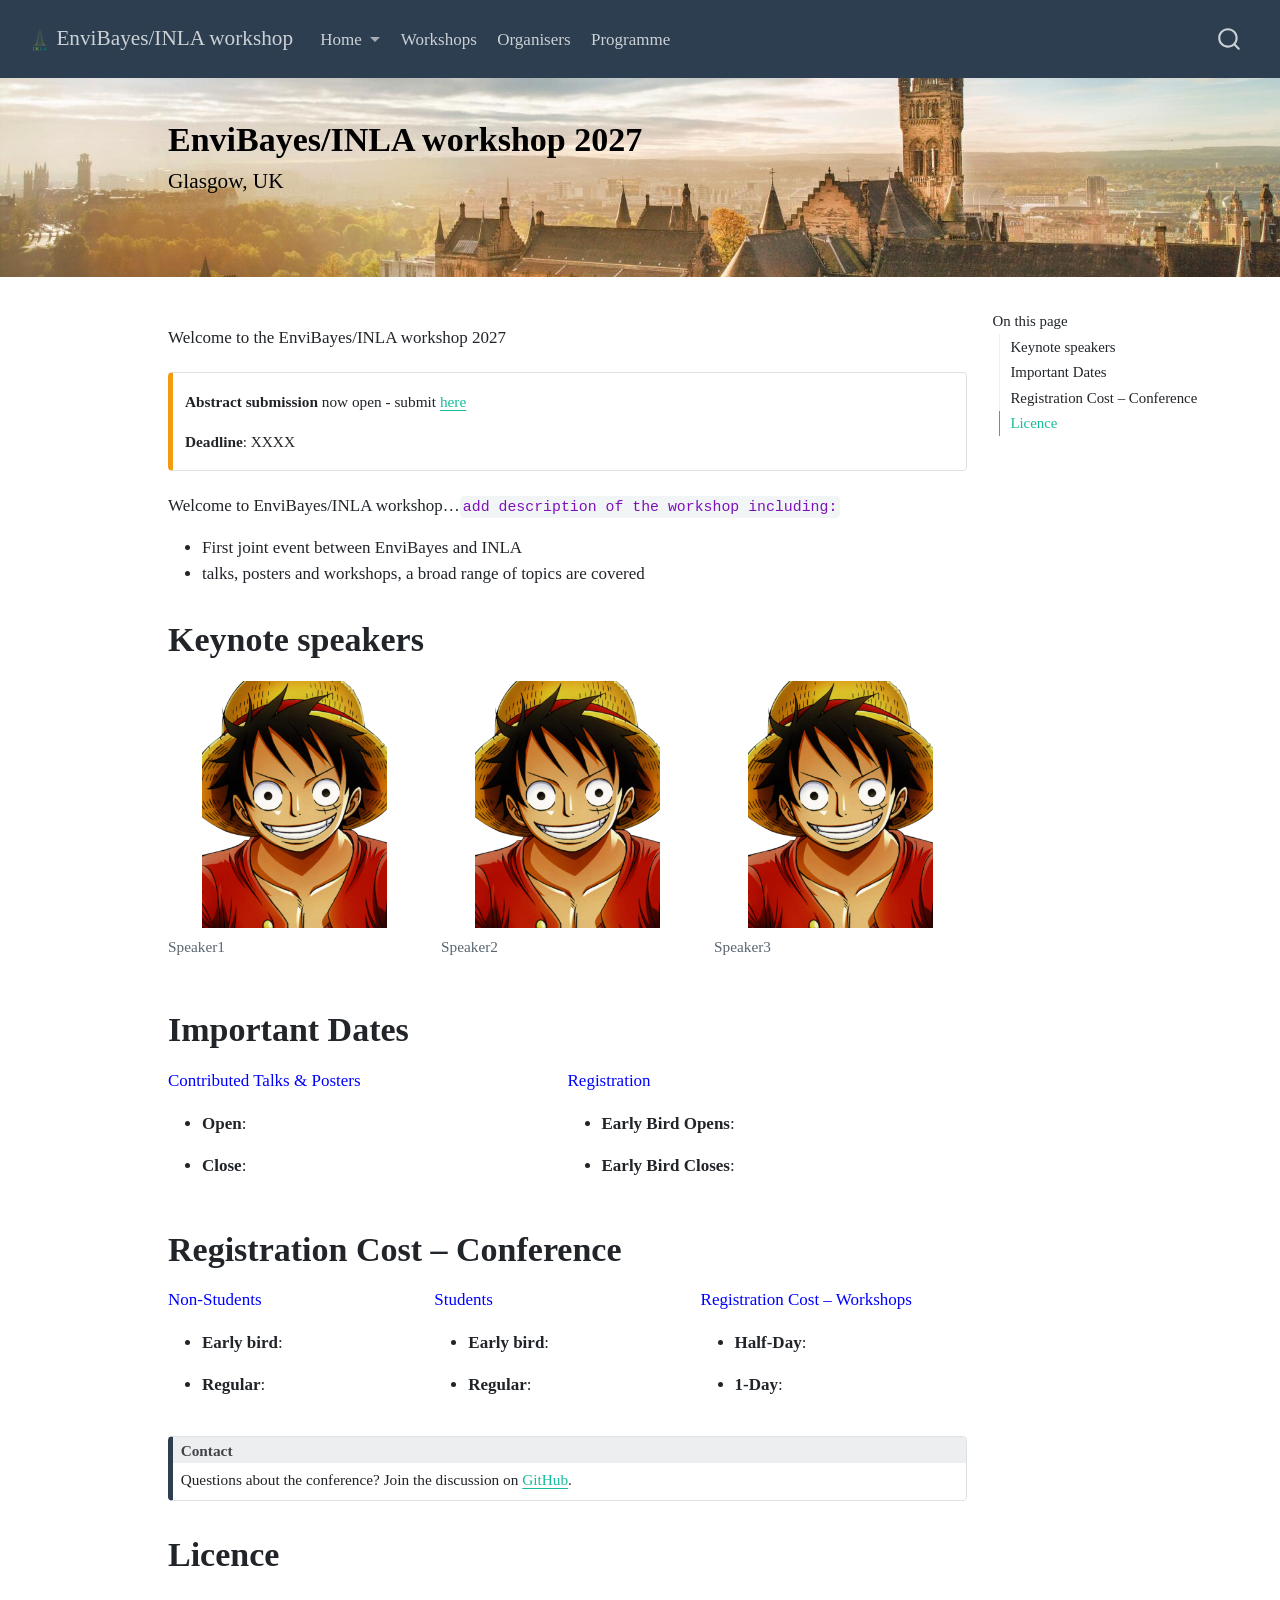
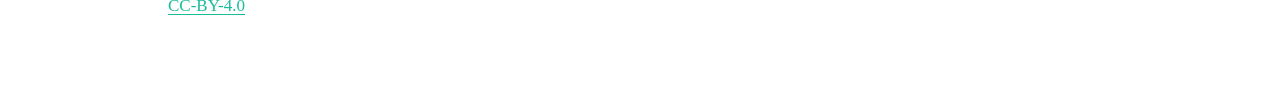
==== docs/index.html @ f5415204 "move_files_to_root_folder" ====
<!DOCTYPE html>
<html xmlns="http://www.w3.org/1999/xhtml" lang="en" xml:lang="en"><head>

<meta charset="utf-8">
<meta name="generator" content="quarto-1.9.36">

<meta name="viewport" content="width=device-width, initial-scale=1.0, user-scalable=yes">


<title>EnviBayes/INLA workshop 2027 – EnviBayes/INLA workshop</title>
<style>

code{white-space: pre-wrap;}
span.smallcaps{font-variant: small-caps;}
div.columns{display: flex; gap: min(4vw, 1.5em);}
div.column{flex: auto; overflow-x: auto;}
div.hanging-indent{margin-left: 1.5em; text-indent: -1.5em;}
ul.task-list{list-style: none;}
ul.task-list li input[type="checkbox"] {
width: 0.8em;
margin: 0 0.8em 0.2em -1em;  vertical-align: middle;
}
</style>


<script>const headroomChanged = new CustomEvent("quarto-hrChanged", {
  detail: {},
  bubbles: true,
  cancelable: false,
  composed: false,
});

const announceDismiss = () => {
  const annEl = window.document.getElementById("quarto-announcement");
  if (annEl) {
    annEl.remove();

    const annId = annEl.getAttribute("data-announcement-id");
    window.localStorage.setItem(`quarto-announce-${annId}`, "true");
  }
};

const announceRegister = () => {
  const annEl = window.document.getElementById("quarto-announcement");
  if (annEl) {
    const annId = annEl.getAttribute("data-announcement-id");
    const isDismissed =
      window.localStorage.getItem(`quarto-announce-${annId}`) || false;
    if (isDismissed) {
      announceDismiss();
      return;
    } else {
      annEl.classList.remove("hidden");
    }

    const actionEl = annEl.querySelector(".quarto-announcement-action");
    if (actionEl) {
      actionEl.addEventListener("click", function (e) {
        e.preventDefault();
        // Hide the bar immediately
        announceDismiss();
      });
    }
  }
};

window.document.addEventListener("DOMContentLoaded", function () {
  let init = false;

  announceRegister();

  // Manage the back to top button, if one is present.
  let lastScrollTop = window.pageYOffset || document.documentElement.scrollTop;
  const scrollDownBuffer = 5;
  const scrollUpBuffer = 35;
  const btn = document.getElementById("quarto-back-to-top");
  const hideBackToTop = () => {
    btn.style.display = "none";
  };
  const showBackToTop = () => {
    btn.style.display = "inline-block";
  };
  if (btn) {
    window.document.addEventListener(
      "scroll",
      function () {
        const currentScrollTop =
          window.pageYOffset || document.documentElement.scrollTop;

        // Shows and hides the button 'intelligently' as the user scrolls
        if (currentScrollTop - scrollDownBuffer > lastScrollTop) {
          hideBackToTop();
          lastScrollTop = currentScrollTop <= 0 ? 0 : currentScrollTop;
        } else if (currentScrollTop < lastScrollTop - scrollUpBuffer) {
          showBackToTop();
          lastScrollTop = currentScrollTop <= 0 ? 0 : currentScrollTop;
        }

        // Show the button at the bottom, hides it at the top
        if (currentScrollTop <= 0) {
          hideBackToTop();
        } else if (
          window.innerHeight + currentScrollTop >=
          document.body.offsetHeight
        ) {
          showBackToTop();
        }
      },
      false
    );
  }

  function throttle(func, wait) {
    var timeout;
    return function () {
      const context = this;
      const args = arguments;
      const later = function () {
        clearTimeout(timeout);
        timeout = null;
        func.apply(context, args);
      };

      if (!timeout) {
        timeout = setTimeout(later, wait);
      }
    };
  }

  function headerOffset() {
    // Set an offset if there is are fixed top navbar
    const headerEl = window.document.querySelector("header.fixed-top");
    if (headerEl) {
      return headerEl.clientHeight;
    } else {
      return 0;
    }
  }

  function footerOffset() {
    const footerEl = window.document.querySelector("footer.footer");
    if (footerEl) {
      return footerEl.clientHeight;
    } else {
      return 0;
    }
  }

  function dashboardOffset() {
    const dashboardNavEl = window.document.getElementById(
      "quarto-dashboard-header"
    );
    if (dashboardNavEl !== null) {
      return dashboardNavEl.clientHeight;
    } else {
      return 0;
    }
  }

  function updateDocumentOffsetWithoutAnimation() {
    updateDocumentOffset(false);
  }

  function updateDocumentOffset(animated) {
    // set body offset
    const topOffset = headerOffset();
    const bodyOffset = topOffset + footerOffset() + dashboardOffset();
    const bodyEl = window.document.body;
    bodyEl.setAttribute("data-bs-offset", topOffset);
    bodyEl.style.paddingTop = topOffset + "px";

    // deal with sidebar offsets
    const sidebars = window.document.querySelectorAll(
      ".sidebar, .headroom-target"
    );
    sidebars.forEach((sidebar) => {
      if (!animated) {
        sidebar.classList.add("notransition");
        // Remove the no transition class after the animation has time to complete
        setTimeout(function () {
          sidebar.classList.remove("notransition");
        }, 201);
      }

      if (window.Headroom && sidebar.classList.contains("sidebar-unpinned")) {
        sidebar.style.top = "0";
        sidebar.style.maxHeight = "100vh";
      } else {
        sidebar.style.top = topOffset + "px";
        sidebar.style.maxHeight = "calc(100vh - " + topOffset + "px)";
      }
    });

    // allow space for footer
    const mainContainer = window.document.querySelector(".quarto-container");
    if (mainContainer) {
      mainContainer.style.minHeight = "calc(100vh - " + bodyOffset + "px)";
    }

    // link offset
    let linkStyle = window.document.querySelector("#quarto-target-style");
    if (!linkStyle) {
      linkStyle = window.document.createElement("style");
      linkStyle.setAttribute("id", "quarto-target-style");
      window.document.head.appendChild(linkStyle);
    }
    while (linkStyle.firstChild) {
      linkStyle.removeChild(linkStyle.firstChild);
    }
    if (topOffset > 0) {
      linkStyle.appendChild(
        window.document.createTextNode(`
      section:target::before {
        content: "";
        display: block;
        height: ${topOffset}px;
        margin: -${topOffset}px 0 0;
      }`)
      );
    }
    if (init) {
      window.dispatchEvent(headroomChanged);
    }
    init = true;
  }

  // initialize headroom
  var header = window.document.querySelector("#quarto-header");
  if (header && window.Headroom) {
    const headroom = new window.Headroom(header, {
      tolerance: 5,
      onPin: function () {
        const sidebars = window.document.querySelectorAll(
          ".sidebar, .headroom-target"
        );
        sidebars.forEach((sidebar) => {
          sidebar.classList.remove("sidebar-unpinned");
        });
        updateDocumentOffset();
      },
      onUnpin: function () {
        const sidebars = window.document.querySelectorAll(
          ".sidebar, .headroom-target"
        );
        sidebars.forEach((sidebar) => {
          sidebar.classList.add("sidebar-unpinned");
        });
        updateDocumentOffset();
      },
    });
    headroom.init();

    let frozen = false;
    window.quartoToggleHeadroom = function () {
      if (frozen) {
        headroom.unfreeze();
        frozen = false;
      } else {
        headroom.freeze();
        frozen = true;
      }
    };
  }

  window.addEventListener(
    "hashchange",
    function (e) {
      if (
        getComputedStyle(document.documentElement).scrollBehavior !== "smooth"
      ) {
        window.scrollTo(0, window.pageYOffset - headerOffset());
      }
    },
    false
  );

  // Observe size changed for the header
  const headerEl = window.document.querySelector("header.fixed-top");
  if (headerEl && window.ResizeObserver) {
    const observer = new window.ResizeObserver(() => {
      setTimeout(updateDocumentOffsetWithoutAnimation, 0);
    });
    observer.observe(headerEl, {
      attributes: true,
      childList: true,
      characterData: true,
    });
  } else {
    window.addEventListener(
      "resize",
      throttle(updateDocumentOffsetWithoutAnimation, 50)
    );
  }
  setTimeout(updateDocumentOffsetWithoutAnimation, 250);

  // fixup index.html links if we aren't on the filesystem
  if (window.location.protocol !== "file:") {
    const links = window.document.querySelectorAll("a");
    for (let i = 0; i < links.length; i++) {
      if (links[i].href) {
        links[i].dataset.originalHref = links[i].href;
        links[i].href = links[i].href.replace(/\/index\.html/, "/");
      }
    }

    // Fixup any sharing links that require urls
    // Append url to any sharing urls
    const sharingLinks = window.document.querySelectorAll(
      "a.sidebar-tools-main-item, a.quarto-navigation-tool, a.quarto-navbar-tools, a.quarto-navbar-tools-item"
    );
    for (let i = 0; i < sharingLinks.length; i++) {
      const sharingLink = sharingLinks[i];
      const href = sharingLink.getAttribute("href");
      if (href) {
        sharingLink.setAttribute(
          "href",
          href.replace("|url|", window.location.href)
        );
      }
    }

    // Scroll the active navigation item into view, if necessary
    const navSidebar = window.document.querySelector("nav#quarto-sidebar");
    if (navSidebar) {
      // Find the active item
      const activeItem = navSidebar.querySelector("li.sidebar-item a.active");
      if (activeItem) {
        // Wait for the scroll height and height to resolve by observing size changes on the
        // nav element that is scrollable
        const resizeObserver = new ResizeObserver((_entries) => {
          // The bottom of the element
          const elBottom = activeItem.offsetTop;
          const viewBottom = navSidebar.scrollTop + navSidebar.clientHeight;

          // The element height and scroll height are the same, then we are still loading
          if (viewBottom !== navSidebar.scrollHeight) {
            // Determine if the item isn't visible and scroll to it
            if (elBottom >= viewBottom) {
              navSidebar.scrollTop = elBottom;
            }

            // stop observing now since we've completed the scroll
            resizeObserver.unobserve(navSidebar);
          }
        });
        resizeObserver.observe(navSidebar);
      }
    }
  }
});
</script>
<script>/*!
 * headroom.js v0.12.0 - Give your page some headroom. Hide your header until you need it
 * Copyright (c) 2020 Nick Williams - http://wicky.nillia.ms/headroom.js
 * License: MIT
 */

!function(t,n){"object"==typeof exports&&"undefined"!=typeof module?module.exports=n():"function"==typeof define&&define.amd?define(n):(t=t||self).Headroom=n()}(this,function(){"use strict";function t(){return"undefined"!=typeof window}function d(t){return function(t){return t&&t.document&&function(t){return 9===t.nodeType}(t.document)}(t)?function(t){var n=t.document,o=n.body,s=n.documentElement;return{scrollHeight:function(){return Math.max(o.scrollHeight,s.scrollHeight,o.offsetHeight,s.offsetHeight,o.clientHeight,s.clientHeight)},height:function(){return t.innerHeight||s.clientHeight||o.clientHeight},scrollY:function(){return void 0!==t.pageYOffset?t.pageYOffset:(s||o.parentNode||o).scrollTop}}}(t):function(t){return{scrollHeight:function(){return Math.max(t.scrollHeight,t.offsetHeight,t.clientHeight)},height:function(){return Math.max(t.offsetHeight,t.clientHeight)},scrollY:function(){return t.scrollTop}}}(t)}function n(t,s,e){var n,o=function(){var n=!1;try{var t={get passive(){n=!0}};window.addEventListener("test",t,t),window.removeEventListener("test",t,t)}catch(t){n=!1}return n}(),i=!1,r=d(t),l=r.scrollY(),a={};function c(){var t=Math.round(r.scrollY()),n=r.height(),o=r.scrollHeight();a.scrollY=t,a.lastScrollY=l,a.direction=l<t?"down":"up",a.distance=Math.abs(t-l),a.isOutOfBounds=t<0||o<t+n,a.top=t<=s.offset[a.direction],a.bottom=o<=t+n,a.toleranceExceeded=a.distance>s.tolerance[a.direction],e(a),l=t,i=!1}function h(){i||(i=!0,n=requestAnimationFrame(c))}var u=!!o&&{passive:!0,capture:!1};return t.addEventListener("scroll",h,u),c(),{destroy:function(){cancelAnimationFrame(n),t.removeEventListener("scroll",h,u)}}}function o(t){return t===Object(t)?t:{down:t,up:t}}function s(t,n){n=n||{},Object.assign(this,s.options,n),this.classes=Object.assign({},s.options.classes,n.classes),this.elem=t,this.tolerance=o(this.tolerance),this.offset=o(this.offset),this.initialised=!1,this.frozen=!1}return s.prototype={constructor:s,init:function(){return s.cutsTheMustard&&!this.initialised&&(this.addClass("initial"),this.initialised=!0,setTimeout(function(t){t.scrollTracker=n(t.scroller,{offset:t.offset,tolerance:t.tolerance},t.update.bind(t))},100,this)),this},destroy:function(){this.initialised=!1,Object.keys(this.classes).forEach(this.removeClass,this),this.scrollTracker.destroy()},unpin:function(){!this.hasClass("pinned")&&this.hasClass("unpinned")||(this.addClass("unpinned"),this.removeClass("pinned"),this.onUnpin&&this.onUnpin.call(this))},pin:function(){this.hasClass("unpinned")&&(this.addClass("pinned"),this.removeClass("unpinned"),this.onPin&&this.onPin.call(this))},freeze:function(){this.frozen=!0,this.addClass("frozen")},unfreeze:function(){this.frozen=!1,this.removeClass("frozen")},top:function(){this.hasClass("top")||(this.addClass("top"),this.removeClass("notTop"),this.onTop&&this.onTop.call(this))},notTop:function(){this.hasClass("notTop")||(this.addClass("notTop"),this.removeClass("top"),this.onNotTop&&this.onNotTop.call(this))},bottom:function(){this.hasClass("bottom")||(this.addClass("bottom"),this.removeClass("notBottom"),this.onBottom&&this.onBottom.call(this))},notBottom:function(){this.hasClass("notBottom")||(this.addClass("notBottom"),this.removeClass("bottom"),this.onNotBottom&&this.onNotBottom.call(this))},shouldUnpin:function(t){return"down"===t.direction&&!t.top&&t.toleranceExceeded},shouldPin:function(t){return"up"===t.direction&&t.toleranceExceeded||t.top},addClass:function(t){this.elem.classList.add.apply(this.elem.classList,this.classes[t].split(" "))},removeClass:function(t){this.elem.classList.remove.apply(this.elem.classList,this.classes[t].split(" "))},hasClass:function(t){return this.classes[t].split(" ").every(function(t){return this.classList.contains(t)},this.elem)},update:function(t){t.isOutOfBounds||!0!==this.frozen&&(t.top?this.top():this.notTop(),t.bottom?this.bottom():this.notBottom(),this.shouldUnpin(t)?this.unpin():this.shouldPin(t)&&this.pin())}},s.options={tolerance:{up:0,down:0},offset:0,scroller:t()?window:null,classes:{frozen:"headroom--frozen",pinned:"headroom--pinned",unpinned:"headroom--unpinned",top:"headroom--top",notTop:"headroom--not-top",bottom:"headroom--bottom",notBottom:"headroom--not-bottom",initial:"headroom"}},s.cutsTheMustard=!!(t()&&function(){}.bind&&"classList"in document.documentElement&&Object.assign&&Object.keys&&requestAnimationFrame),s});
</script>
<script>/*!
 * clipboard.js v2.0.11
 * https://clipboardjs.com/
 *
 * Licensed MIT © Zeno Rocha
 */
!function(t,e){"object"==typeof exports&&"object"==typeof module?module.exports=e():"function"==typeof define&&define.amd?define([],e):"object"==typeof exports?exports.ClipboardJS=e():t.ClipboardJS=e()}(this,function(){return n={686:function(t,e,n){"use strict";n.d(e,{default:function(){return b}});var e=n(279),i=n.n(e),e=n(370),u=n.n(e),e=n(817),r=n.n(e);function c(t){try{return document.execCommand(t)}catch(t){return}}var a=function(t){t=r()(t);return c("cut"),t};function o(t,e){var n,o,t=(n=t,o="rtl"===document.documentElement.getAttribute("dir"),(t=document.createElement("textarea")).style.fontSize="12pt",t.style.border="0",t.style.padding="0",t.style.margin="0",t.style.position="absolute",t.style[o?"right":"left"]="-9999px",o=window.pageYOffset||document.documentElement.scrollTop,t.style.top="".concat(o,"px"),t.setAttribute("readonly",""),t.value=n,t);return e.container.appendChild(t),e=r()(t),c("copy"),t.remove(),e}var f=function(t){var e=1<arguments.length&&void 0!==arguments[1]?arguments[1]:{container:document.body},n="";return"string"==typeof t?n=o(t,e):t instanceof HTMLInputElement&&!["text","search","url","tel","password"].includes(null==t?void 0:t.type)?n=o(t.value,e):(n=r()(t),c("copy")),n};function l(t){return(l="function"==typeof Symbol&&"symbol"==typeof Symbol.iterator?function(t){return typeof t}:function(t){return t&&"function"==typeof Symbol&&t.constructor===Symbol&&t!==Symbol.prototype?"symbol":typeof t})(t)}var s=function(){var t=0<arguments.length&&void 0!==arguments[0]?arguments[0]:{},e=t.action,n=void 0===e?"copy":e,o=t.container,e=t.target,t=t.text;if("copy"!==n&&"cut"!==n)throw new Error('Invalid "action" value, use either "copy" or "cut"');if(void 0!==e){if(!e||"object"!==l(e)||1!==e.nodeType)throw new Error('Invalid "target" value, use a valid Element');if("copy"===n&&e.hasAttribute("disabled"))throw new Error('Invalid "target" attribute. Please use "readonly" instead of "disabled" attribute');if("cut"===n&&(e.hasAttribute("readonly")||e.hasAttribute("disabled")))throw new Error('Invalid "target" attribute. You can\'t cut text from elements with "readonly" or "disabled" attributes')}return t?f(t,{container:o}):e?"cut"===n?a(e):f(e,{container:o}):void 0};function p(t){return(p="function"==typeof Symbol&&"symbol"==typeof Symbol.iterator?function(t){return typeof t}:function(t){return t&&"function"==typeof Symbol&&t.constructor===Symbol&&t!==Symbol.prototype?"symbol":typeof t})(t)}function d(t,e){for(var n=0;n<e.length;n++){var o=e[n];o.enumerable=o.enumerable||!1,o.configurable=!0,"value"in o&&(o.writable=!0),Object.defineProperty(t,o.key,o)}}function y(t,e){return(y=Object.setPrototypeOf||function(t,e){return t.__proto__=e,t})(t,e)}function h(n){var o=function(){if("undefined"==typeof Reflect||!Reflect.construct)return!1;if(Reflect.construct.sham)return!1;if("function"==typeof Proxy)return!0;try{return Date.prototype.toString.call(Reflect.construct(Date,[],function(){})),!0}catch(t){return!1}}();return function(){var t,e=v(n);return t=o?(t=v(this).constructor,Reflect.construct(e,arguments,t)):e.apply(this,arguments),e=this,!(t=t)||"object"!==p(t)&&"function"!=typeof t?function(t){if(void 0!==t)return t;throw new ReferenceError("this hasn't been initialised - super() hasn't been called")}(e):t}}function v(t){return(v=Object.setPrototypeOf?Object.getPrototypeOf:function(t){return t.__proto__||Object.getPrototypeOf(t)})(t)}function m(t,e){t="data-clipboard-".concat(t);if(e.hasAttribute(t))return e.getAttribute(t)}var b=function(){!function(t,e){if("function"!=typeof e&&null!==e)throw new TypeError("Super expression must either be null or a function");t.prototype=Object.create(e&&e.prototype,{constructor:{value:t,writable:!0,configurable:!0}}),e&&y(t,e)}(r,i());var t,e,n,o=h(r);function r(t,e){var n;return function(t){if(!(t instanceof r))throw new TypeError("Cannot call a class as a function")}(this),(n=o.call(this)).resolveOptions(e),n.listenClick(t),n}return t=r,n=[{key:"copy",value:function(t){var e=1<arguments.length&&void 0!==arguments[1]?arguments[1]:{container:document.body};return f(t,e)}},{key:"cut",value:function(t){return a(t)}},{key:"isSupported",value:function(){var t=0<arguments.length&&void 0!==arguments[0]?arguments[0]:["copy","cut"],t="string"==typeof t?[t]:t,e=!!document.queryCommandSupported;return t.forEach(function(t){e=e&&!!document.queryCommandSupported(t)}),e}}],(e=[{key:"resolveOptions",value:function(){var t=0<arguments.length&&void 0!==arguments[0]?arguments[0]:{};this.action="function"==typeof t.action?t.action:this.defaultAction,this.target="function"==typeof t.target?t.target:this.defaultTarget,this.text="function"==typeof t.text?t.text:this.defaultText,this.container="object"===p(t.container)?t.container:document.body}},{key:"listenClick",value:function(t){var e=this;this.listener=u()(t,"click",function(t){return e.onClick(t)})}},{key:"onClick",value:function(t){var e=t.delegateTarget||t.currentTarget,n=this.action(e)||"copy",t=s({action:n,container:this.container,target:this.target(e),text:this.text(e)});this.emit(t?"success":"error",{action:n,text:t,trigger:e,clearSelection:function(){e&&e.focus(),window.getSelection().removeAllRanges()}})}},{key:"defaultAction",value:function(t){return m("action",t)}},{key:"defaultTarget",value:function(t){t=m("target",t);if(t)return document.querySelector(t)}},{key:"defaultText",value:function(t){return m("text",t)}},{key:"destroy",value:function(){this.listener.destroy()}}])&&d(t.prototype,e),n&&d(t,n),r}()},828:function(t){var e;"undefined"==typeof Element||Element.prototype.matches||((e=Element.prototype).matches=e.matchesSelector||e.mozMatchesSelector||e.msMatchesSelector||e.oMatchesSelector||e.webkitMatchesSelector),t.exports=function(t,e){for(;t&&9!==t.nodeType;){if("function"==typeof t.matches&&t.matches(e))return t;t=t.parentNode}}},438:function(t,e,n){var u=n(828);function i(t,e,n,o,r){var i=function(e,n,t,o){return function(t){t.delegateTarget=u(t.target,n),t.delegateTarget&&o.call(e,t)}}.apply(this,arguments);return t.addEventListener(n,i,r),{destroy:function(){t.removeEventListener(n,i,r)}}}t.exports=function(t,e,n,o,r){return"function"==typeof t.addEventListener?i.apply(null,arguments):"function"==typeof n?i.bind(null,document).apply(null,arguments):("string"==typeof t&&(t=document.querySelectorAll(t)),Array.prototype.map.call(t,function(t){return i(t,e,n,o,r)}))}},879:function(t,n){n.node=function(t){return void 0!==t&&t instanceof HTMLElement&&1===t.nodeType},n.nodeList=function(t){var e=Object.prototype.toString.call(t);return void 0!==t&&("[object NodeList]"===e||"[object HTMLCollection]"===e)&&"length"in t&&(0===t.length||n.node(t[0]))},n.string=function(t){return"string"==typeof t||t instanceof String},n.fn=function(t){return"[object Function]"===Object.prototype.toString.call(t)}},370:function(t,e,n){var f=n(879),l=n(438);t.exports=function(t,e,n){if(!t&&!e&&!n)throw new Error("Missing required arguments");if(!f.string(e))throw new TypeError("Second argument must be a String");if(!f.fn(n))throw new TypeError("Third argument must be a Function");if(f.node(t))return c=e,a=n,(u=t).addEventListener(c,a),{destroy:function(){u.removeEventListener(c,a)}};if(f.nodeList(t))return o=t,r=e,i=n,Array.prototype.forEach.call(o,function(t){t.addEventListener(r,i)}),{destroy:function(){Array.prototype.forEach.call(o,function(t){t.removeEventListener(r,i)})}};if(f.string(t))return t=t,e=e,n=n,l(document.body,t,e,n);throw new TypeError("First argument must be a String, HTMLElement, HTMLCollection, or NodeList");var o,r,i,u,c,a}},817:function(t){t.exports=function(t){var e,n="SELECT"===t.nodeName?(t.focus(),t.value):"INPUT"===t.nodeName||"TEXTAREA"===t.nodeName?((e=t.hasAttribute("readonly"))||t.setAttribute("readonly",""),t.select(),t.setSelectionRange(0,t.value.length),e||t.removeAttribute("readonly"),t.value):(t.hasAttribute("contenteditable")&&t.focus(),n=window.getSelection(),(e=document.createRange()).selectNodeContents(t),n.removeAllRanges(),n.addRange(e),n.toString());return n}},279:function(t){function e(){}e.prototype={on:function(t,e,n){var o=this.e||(this.e={});return(o[t]||(o[t]=[])).push({fn:e,ctx:n}),this},once:function(t,e,n){var o=this;function r(){o.off(t,r),e.apply(n,arguments)}return r._=e,this.on(t,r,n)},emit:function(t){for(var e=[].slice.call(arguments,1),n=((this.e||(this.e={}))[t]||[]).slice(),o=0,r=n.length;o<r;o++)n[o].fn.apply(n[o].ctx,e);return this},off:function(t,e){var n=this.e||(this.e={}),o=n[t],r=[];if(o&&e)for(var i=0,u=o.length;i<u;i++)o[i].fn!==e&&o[i].fn._!==e&&r.push(o[i]);return r.length?n[t]=r:delete n[t],this}},t.exports=e,t.exports.TinyEmitter=e}},r={},o.n=function(t){var e=t&&t.__esModule?function(){return t.default}:function(){return t};return o.d(e,{a:e}),e},o.d=function(t,e){for(var n in e)o.o(e,n)&&!o.o(t,n)&&Object.defineProperty(t,n,{enumerable:!0,get:e[n]})},o.o=function(t,e){return Object.prototype.hasOwnProperty.call(t,e)},o(686).default;function o(t){if(r[t])return r[t].exports;var e=r[t]={exports:{}};return n[t](e,e.exports,o),e.exports}var n,r});</script>
<script>/*! @algolia/autocomplete-js 1.19.1 | MIT License | © Algolia, Inc. and contributors | https://github.com/algolia/autocomplete */
!function(e,t){"object"==typeof exports&&"undefined"!=typeof module?t(exports):"function"==typeof define&&define.amd?define(["exports"],t):t((e="undefined"!=typeof globalThis?globalThis:e||self)["@algolia/autocomplete-js"]={})}(this,(function(e){"use strict";function t(e,t){var n=Object.keys(e);if(Object.getOwnPropertySymbols){var r=Object.getOwnPropertySymbols(e);t&&(r=r.filter((function(t){return Object.getOwnPropertyDescriptor(e,t).enumerable}))),n.push.apply(n,r)}return n}function n(e){for(var n=1;n<arguments.length;n++){var r=null!=arguments[n]?arguments[n]:{};n%2?t(Object(r),!0).forEach((function(t){o(e,t,r[t])})):Object.getOwnPropertyDescriptors?Object.defineProperties(e,Object.getOwnPropertyDescriptors(r)):t(Object(r)).forEach((function(t){Object.defineProperty(e,t,Object.getOwnPropertyDescriptor(r,t))}))}return e}function r(e){return r="function"==typeof Symbol&&"symbol"==typeof Symbol.iterator?function(e){return typeof e}:function(e){return e&&"function"==typeof Symbol&&e.constructor===Symbol&&e!==Symbol.prototype?"symbol":typeof e},r(e)}function o(e,t,n){return(t=function(e){var t=function(e,t){if("object"!=typeof e||null===e)return e;var n=e[Symbol.toPrimitive];if(void 0!==n){var r=n.call(e,t||"default");if("object"!=typeof r)return r;throw new TypeError("@@toPrimitive must return a primitive value.")}return("string"===t?String:Number)(e)}(e,"string");return"symbol"==typeof t?t:String(t)}(t))in e?Object.defineProperty(e,t,{value:n,enumerable:!0,configurable:!0,writable:!0}):e[t]=n,e}function i(){return i=Object.assign?Object.assign.bind():function(e){for(var t=1;t<arguments.length;t++){var n=arguments[t];for(var r in n)Object.prototype.hasOwnProperty.call(n,r)&&(e[r]=n[r])}return e},i.apply(this,arguments)}function u(e,t){if(null==e)return{};var n,r,o=function(e,t){if(null==e)return{};var n,r,o={},i=Object.keys(e);for(r=0;r<i.length;r++)n=i[r],t.indexOf(n)>=0||(o[n]=e[n]);return o}(e,t);if(Object.getOwnPropertySymbols){var i=Object.getOwnPropertySymbols(e);for(r=0;r<i.length;r++)n=i[r],t.indexOf(n)>=0||Object.prototype.propertyIsEnumerable.call(e,n)&&(o[n]=e[n])}return o}function a(e,t){return function(e){if(Array.isArray(e))return e}(e)||function(e,t){var n=null==e?null:"undefined"!=typeof Symbol&&e[Symbol.iterator]||e["@@iterator"];if(null!=n){var r,o,i,u,a=[],l=!0,c=!1;try{if(i=(n=n.call(e)).next,0===t){if(Object(n)!==n)return;l=!1}else for(;!(l=(r=i.call(n)).done)&&(a.push(r.value),a.length!==t);l=!0);}catch(e){c=!0,o=e}finally{try{if(!l&&null!=n.return&&(u=n.return(),Object(u)!==u))return}finally{if(c)throw o}}return a}}(e,t)||c(e,t)||function(){throw new TypeError("Invalid attempt to destructure non-iterable instance.\nIn order to be iterable, non-array objects must have a [Symbol.iterator]() method.")}()}function l(e){return function(e){if(Array.isArray(e))return s(e)}(e)||function(e){if("undefined"!=typeof Symbol&&null!=e[Symbol.iterator]||null!=e["@@iterator"])return Array.from(e)}(e)||c(e)||function(){throw new TypeError("Invalid attempt to spread non-iterable instance.\nIn order to be iterable, non-array objects must have a [Symbol.iterator]() method.")}()}function c(e,t){if(e){if("string"==typeof e)return s(e,t);var n=Object.prototype.toString.call(e).slice(8,-1);return"Object"===n&&e.constructor&&(n=e.constructor.name),"Map"===n||"Set"===n?Array.from(e):"Arguments"===n||/^(?:Ui|I)nt(?:8|16|32)(?:Clamped)?Array$/.test(n)?s(e,t):void 0}}function s(e,t){(null==t||t>e.length)&&(t=e.length);for(var n=0,r=new Array(t);n<t;n++)r[n]=e[n];return r}function f(e){return{current:e}}function p(e,t){var n=void 0;return function(){for(var r=arguments.length,o=new Array(r),i=0;i<r;i++)o[i]=arguments[i];n&&clearTimeout(n),n=setTimeout((function(){return e.apply(void 0,o)}),t)}}function m(e){return e.reduce((function(e,t){return e.concat(t)}),[])}var v=0;function d(){return"autocomplete-".concat(v++)}function y(e,t){return t.reduce((function(e,t){return e&&e[t]}),e)}function b(e){return 0===e.collections.length?0:e.collections.reduce((function(e,t){return e+t.items.length}),0)}function g(e){return e!==Object(e)}function h(e,t){if(e===t)return!0;if(g(e)||g(t)||"function"==typeof e||"function"==typeof t)return e===t;if(Object.keys(e).length!==Object.keys(t).length)return!1;for(var n=0,r=Object.keys(e);n<r.length;n++){var o=r[n];if(!(o in t))return!1;if(!h(e[o],t[o]))return!1}return!0}var _=function(){};var O="1.19.1",S=[{segment:"autocomplete-core",version:O}];function j(e){var t=e.item,n=e.items,r=void 0===n?[]:n;return{index:t.__autocomplete_indexName,items:[t],positions:[1+r.findIndex((function(e){return e.objectID===t.objectID}))],queryID:t.__autocomplete_queryID,algoliaSource:["autocomplete"]}}function P(e,t){return function(e){if(Array.isArray(e))return e}(e)||function(e,t){var n=null==e?null:"undefined"!=typeof Symbol&&e[Symbol.iterator]||e["@@iterator"];if(null!=n){var r,o,i,u,a=[],l=!0,c=!1;try{if(i=(n=n.call(e)).next,0===t){if(Object(n)!==n)return;l=!1}else for(;!(l=(r=i.call(n)).done)&&(a.push(r.value),a.length!==t);l=!0);}catch(e){c=!0,o=e}finally{try{if(!l&&null!=n.return&&(u=n.return(),Object(u)!==u))return}finally{if(c)throw o}}return a}}(e,t)||function(e,t){if(!e)return;if("string"==typeof e)return w(e,t);var n=Object.prototype.toString.call(e).slice(8,-1);"Object"===n&&e.constructor&&(n=e.constructor.name);if("Map"===n||"Set"===n)return Array.from(e);if("Arguments"===n||/^(?:Ui|I)nt(?:8|16|32)(?:Clamped)?Array$/.test(n))return w(e,t)}(e,t)||function(){throw new TypeError("Invalid attempt to destructure non-iterable instance.\nIn order to be iterable, non-array objects must have a [Symbol.iterator]() method.")}()}function w(e,t){(null==t||t>e.length)&&(t=e.length);for(var n=0,r=new Array(t);n<t;n++)r[n]=e[n];return r}var I=["items"],A=["items"];function E(e){return E="function"==typeof Symbol&&"symbol"==typeof Symbol.iterator?function(e){return typeof e}:function(e){return e&&"function"==typeof Symbol&&e.constructor===Symbol&&e!==Symbol.prototype?"symbol":typeof e},E(e)}function D(e){return function(e){if(Array.isArray(e))return C(e)}(e)||function(e){if("undefined"!=typeof Symbol&&null!=e[Symbol.iterator]||null!=e["@@iterator"])return Array.from(e)}(e)||function(e,t){if(!e)return;if("string"==typeof e)return C(e,t);var n=Object.prototype.toString.call(e).slice(8,-1);"Object"===n&&e.constructor&&(n=e.constructor.name);if("Map"===n||"Set"===n)return Array.from(e);if("Arguments"===n||/^(?:Ui|I)nt(?:8|16|32)(?:Clamped)?Array$/.test(n))return C(e,t)}(e)||function(){throw new TypeError("Invalid attempt to spread non-iterable instance.\nIn order to be iterable, non-array objects must have a [Symbol.iterator]() method.")}()}function C(e,t){(null==t||t>e.length)&&(t=e.length);for(var n=0,r=new Array(t);n<t;n++)r[n]=e[n];return r}function k(e,t){if(null==e)return{};var n,r,o=function(e,t){if(null==e)return{};var n,r,o={},i=Object.keys(e);for(r=0;r<i.length;r++)n=i[r],t.indexOf(n)>=0||(o[n]=e[n]);return o}(e,t);if(Object.getOwnPropertySymbols){var i=Object.getOwnPropertySymbols(e);for(r=0;r<i.length;r++)n=i[r],t.indexOf(n)>=0||Object.prototype.propertyIsEnumerable.call(e,n)&&(o[n]=e[n])}return o}function x(e,t){var n=Object.keys(e);if(Object.getOwnPropertySymbols){var r=Object.getOwnPropertySymbols(e);t&&(r=r.filter((function(t){return Object.getOwnPropertyDescriptor(e,t).enumerable}))),n.push.apply(n,r)}return n}function N(e){for(var t=1;t<arguments.length;t++){var n=null!=arguments[t]?arguments[t]:{};t%2?x(Object(n),!0).forEach((function(t){T(e,t,n[t])})):Object.getOwnPropertyDescriptors?Object.defineProperties(e,Object.getOwnPropertyDescriptors(n)):x(Object(n)).forEach((function(t){Object.defineProperty(e,t,Object.getOwnPropertyDescriptor(n,t))}))}return e}function T(e,t,n){return(t=function(e){var t=function(e,t){if("object"!==E(e)||null===e)return e;var n=e[Symbol.toPrimitive];if(void 0!==n){var r=n.call(e,t||"default");if("object"!==E(r))return r;throw new TypeError("@@toPrimitive must return a primitive value.")}return("string"===t?String:Number)(e)}(e,"string");return"symbol"===E(t)?t:String(t)}(t))in e?Object.defineProperty(e,t,{value:n,enumerable:!0,configurable:!0,writable:!0}):e[t]=n,e}function q(e){for(var t=arguments.length>1&&void 0!==arguments[1]?arguments[1]:20,n=[],r=0;r<e.objectIDs.length;r+=t)n.push(N(N({},e),{},{objectIDs:e.objectIDs.slice(r,r+t)}));return n}function B(e){return e.map((function(e){var t=e.items,n=k(e,I);return N(N({},n),{},{objectIDs:(null==t?void 0:t.map((function(e){return e.objectID})))||n.objectIDs})}))}function R(e){var t,n,r,o=(t=P((e.version||"").split(".").map(Number),2),n=t[0],r=t[1],n>=3||2===n&&r>=4||1===n&&r>=10);function i(t,n,r){if(o&&void 0!==r){var i=r[0].__autocomplete_algoliaCredentials,u={"X-Algolia-Application-Id":i.appId,"X-Algolia-API-Key":i.apiKey};e.apply(void 0,[t].concat(D(n),[{headers:u}]))}else e.apply(void 0,[t].concat(D(n)))}return{init:function(t,n){e("init",{appId:t,apiKey:n})},setAuthenticatedUserToken:function(t){e("setAuthenticatedUserToken",t)},setUserToken:function(t){e("setUserToken",t)},clickedObjectIDsAfterSearch:function(){for(var e=arguments.length,t=new Array(e),n=0;n<e;n++)t[n]=arguments[n];t.length>0&&i("clickedObjectIDsAfterSearch",B(t),t[0].items)},clickedObjectIDs:function(){for(var e=arguments.length,t=new Array(e),n=0;n<e;n++)t[n]=arguments[n];t.length>0&&i("clickedObjectIDs",B(t),t[0].items)},clickedFilters:function(){for(var t=arguments.length,n=new Array(t),r=0;r<t;r++)n[r]=arguments[r];n.length>0&&e.apply(void 0,["clickedFilters"].concat(n))},convertedObjectIDsAfterSearch:function(){for(var e=arguments.length,t=new Array(e),n=0;n<e;n++)t[n]=arguments[n];t.length>0&&i("convertedObjectIDsAfterSearch",B(t),t[0].items)},convertedObjectIDs:function(){for(var e=arguments.length,t=new Array(e),n=0;n<e;n++)t[n]=arguments[n];t.length>0&&i("convertedObjectIDs",B(t),t[0].items)},convertedFilters:function(){for(var t=arguments.length,n=new Array(t),r=0;r<t;r++)n[r]=arguments[r];n.length>0&&e.apply(void 0,["convertedFilters"].concat(n))},viewedObjectIDs:function(){for(var e=arguments.length,t=new Array(e),n=0;n<e;n++)t[n]=arguments[n];t.length>0&&t.reduce((function(e,t){var n=t.items,r=k(t,A);return[].concat(D(e),D(q(N(N({},r),{},{objectIDs:(null==n?void 0:n.map((function(e){return e.objectID})))||r.objectIDs})).map((function(e){return{items:n,payload:e}}))))}),[]).forEach((function(e){var t=e.items;return i("viewedObjectIDs",[e.payload],t)}))},viewedFilters:function(){for(var t=arguments.length,n=new Array(t),r=0;r<t;r++)n[r]=arguments[r];n.length>0&&e.apply(void 0,["viewedFilters"].concat(n))}}}function L(e){var t=e.items.reduce((function(e,t){var n;return e[t.__autocomplete_indexName]=(null!==(n=e[t.__autocomplete_indexName])&&void 0!==n?n:[]).concat(t),e}),{});return Object.keys(t).map((function(e){return{index:e,items:t[e],algoliaSource:["autocomplete"]}}))}function F(e){return e.objectID&&e.__autocomplete_indexName&&e.__autocomplete_queryID}function U(e){return U="function"==typeof Symbol&&"symbol"==typeof Symbol.iterator?function(e){return typeof e}:function(e){return e&&"function"==typeof Symbol&&e.constructor===Symbol&&e!==Symbol.prototype?"symbol":typeof e},U(e)}function M(e){return function(e){if(Array.isArray(e))return H(e)}(e)||function(e){if("undefined"!=typeof Symbol&&null!=e[Symbol.iterator]||null!=e["@@iterator"])return Array.from(e)}(e)||function(e,t){if(!e)return;if("string"==typeof e)return H(e,t);var n=Object.prototype.toString.call(e).slice(8,-1);"Object"===n&&e.constructor&&(n=e.constructor.name);if("Map"===n||"Set"===n)return Array.from(e);if("Arguments"===n||/^(?:Ui|I)nt(?:8|16|32)(?:Clamped)?Array$/.test(n))return H(e,t)}(e)||function(){throw new TypeError("Invalid attempt to spread non-iterable instance.\nIn order to be iterable, non-array objects must have a [Symbol.iterator]() method.")}()}function H(e,t){(null==t||t>e.length)&&(t=e.length);for(var n=0,r=new Array(t);n<t;n++)r[n]=e[n];return r}function V(e,t){var n=Object.keys(e);if(Object.getOwnPropertySymbols){var r=Object.getOwnPropertySymbols(e);t&&(r=r.filter((function(t){return Object.getOwnPropertyDescriptor(e,t).enumerable}))),n.push.apply(n,r)}return n}function W(e){for(var t=1;t<arguments.length;t++){var n=null!=arguments[t]?arguments[t]:{};t%2?V(Object(n),!0).forEach((function(t){Q(e,t,n[t])})):Object.getOwnPropertyDescriptors?Object.defineProperties(e,Object.getOwnPropertyDescriptors(n)):V(Object(n)).forEach((function(t){Object.defineProperty(e,t,Object.getOwnPropertyDescriptor(n,t))}))}return e}function Q(e,t,n){return(t=function(e){var t=function(e,t){if("object"!==U(e)||null===e)return e;var n=e[Symbol.toPrimitive];if(void 0!==n){var r=n.call(e,t||"default");if("object"!==U(r))return r;throw new TypeError("@@toPrimitive must return a primitive value.")}return("string"===t?String:Number)(e)}(e,"string");return"symbol"===U(t)?t:String(t)}(t))in e?Object.defineProperty(e,t,{value:n,enumerable:!0,configurable:!0,writable:!0}):e[t]=n,e}var K="2.15.0",$="https://cdn.jsdelivr.net/npm/search-insights@".concat(K,"/dist/search-insights.min.js"),z=p((function(e){var t=e.onItemsChange,n=e.items,r=e.insights,o=e.state;t({insights:r,insightsEvents:L({items:n}).map((function(e){return W({eventName:"Items Viewed"},e)})),state:o})}),400);function G(e){var t=function(e){return W({onItemsChange:function(e){var t=e.insights,n=e.insightsEvents,r=e.state;t.viewedObjectIDs.apply(t,M(n.map((function(e){return W(W({},e),{},{algoliaSource:J(e.algoliaSource,r.context)})}))))},onSelect:function(e){var t=e.insights,n=e.insightsEvents,r=e.state;t.clickedObjectIDsAfterSearch.apply(t,M(n.map((function(e){return W(W({},e),{},{algoliaSource:J(e.algoliaSource,r.context)})}))))},onActive:_,__autocomplete_clickAnalytics:!0},e)}(e),n=t.insightsClient,r=t.insightsInitParams,o=t.onItemsChange,i=t.onSelect,u=t.onActive,a=t.__autocomplete_clickAnalytics,l=n;if(n||function(e){if("undefined"!=typeof window)e({window:window})}((function(e){var t=e.window,n=t.AlgoliaAnalyticsObject||"aa";"string"==typeof n&&(l=t[n]),l||(t.AlgoliaAnalyticsObject=n,t[n]||(t[n]=function(){t[n].queue||(t[n].queue=[]);for(var e=arguments.length,r=new Array(e),o=0;o<e;o++)r[o]=arguments[o];t[n].queue.push(r)}),t[n].version=K,l=t[n],function(e){var t="[Autocomplete]: Could not load search-insights.js. Please load it manually following https://alg.li/insights-autocomplete";try{var n=e.document.createElement("script");n.async=!0,n.src=$,n.onerror=function(){console.error(t)},document.body.appendChild(n)}catch(e){console.error(t)}}(t))})),!l)return{};r&&l("init",W({partial:!0},r));var c=R(l),s=f([]),m=p((function(e){var t=e.state;if(t.isOpen){var n=t.collections.reduce((function(e,t){return[].concat(M(e),M(t.items))}),[]).filter(F);h(s.current.map((function(e){return e.objectID})),n.map((function(e){return e.objectID})))||(s.current=n,n.length>0&&z({onItemsChange:o,items:n,insights:c,state:t}))}}),0);return{name:"aa.algoliaInsightsPlugin",subscribe:function(e){var t=e.setContext,n=e.onSelect,r=e.onActive;function o(e){t({algoliaInsightsPlugin:{__algoliaSearchParameters:W(W({},a?{clickAnalytics:!0}:{}),e?{userToken:X(e)}:{}),insights:c}})}l("addAlgoliaAgent","insights-plugin"),o(),l("onUserTokenChange",(function(e){o(e)})),l("getUserToken",null,(function(e,t){o(t)})),n((function(e){var t=e.item,n=e.state,r=e.event,o=e.source;F(t)&&i({state:n,event:r,insights:c,item:t,insightsEvents:[W({eventName:"Item Selected"},j({item:t,items:o.getItems().filter(F)}))]})})),r((function(e){var t=e.item,n=e.source,r=e.state,o=e.event;F(t)&&u({state:r,event:o,insights:c,item:t,insightsEvents:[W({eventName:"Item Active"},j({item:t,items:n.getItems().filter(F)}))]})}))},onStateChange:function(e){var t=e.state;m({state:t})},__autocomplete_pluginOptions:e}}function J(){var e,t=arguments.length>0&&void 0!==arguments[0]?arguments[0]:[],n=arguments.length>1?arguments[1]:void 0;return[].concat(M(t),["autocomplete-internal"],M(null!==(e=n.algoliaInsightsPlugin)&&void 0!==e&&e.__automaticInsights?["autocomplete-automatic"]:[]))}function X(e){return"number"==typeof e?e.toString():e}function Y(e,t){var n=t;return{then:function(t,r){return Y(e.then(ee(t,n,e),ee(r,n,e)),n)},catch:function(t){return Y(e.catch(ee(t,n,e)),n)},finally:function(t){return t&&n.onCancelList.push(t),Y(e.finally(ee(t&&function(){return n.onCancelList=[],t()},n,e)),n)},cancel:function(){n.isCanceled=!0;var e=n.onCancelList;n.onCancelList=[],e.forEach((function(e){e()}))},isCanceled:function(){return!0===n.isCanceled}}}function Z(e){return Y(e,{isCanceled:!1,onCancelList:[]})}function ee(e,t,n){return e?function(n){return t.isCanceled?n:e(n)}:n}var te,ne=!0;function re(e,t,n,r){if(!n)return null;if(e<0&&(null===t||null!==r&&0===t))return n+e;var o=(null===t?-1:t)+e;return o<=-1||o>=n?null===r?null:0:o}function oe(e,t){var n=Object.keys(e);if(Object.getOwnPropertySymbols){var r=Object.getOwnPropertySymbols(e);t&&(r=r.filter((function(t){return Object.getOwnPropertyDescriptor(e,t).enumerable}))),n.push.apply(n,r)}return n}function ie(e){for(var t=1;t<arguments.length;t++){var n=null!=arguments[t]?arguments[t]:{};t%2?oe(Object(n),!0).forEach((function(t){ue(e,t,n[t])})):Object.getOwnPropertyDescriptors?Object.defineProperties(e,Object.getOwnPropertyDescriptors(n)):oe(Object(n)).forEach((function(t){Object.defineProperty(e,t,Object.getOwnPropertyDescriptor(n,t))}))}return e}function ue(e,t,n){return(t=function(e){var t=function(e,t){if("object"!==ae(e)||null===e)return e;var n=e[Symbol.toPrimitive];if(void 0!==n){var r=n.call(e,t||"default");if("object"!==ae(r))return r;throw new TypeError("@@toPrimitive must return a primitive value.")}return("string"===t?String:Number)(e)}(e,"string");return"symbol"===ae(t)?t:String(t)}(t))in e?Object.defineProperty(e,t,{value:n,enumerable:!0,configurable:!0,writable:!0}):e[t]=n,e}function ae(e){return ae="function"==typeof Symbol&&"symbol"==typeof Symbol.iterator?function(e){return typeof e}:function(e){return e&&"function"==typeof Symbol&&e.constructor===Symbol&&e!==Symbol.prototype?"symbol":typeof e},ae(e)}function le(e,t){var n="undefined"!=typeof Symbol&&e[Symbol.iterator]||e["@@iterator"];if(!n){if(Array.isArray(e)||(n=function(e,t){if(!e)return;if("string"==typeof e)return ce(e,t);var n=Object.prototype.toString.call(e).slice(8,-1);"Object"===n&&e.constructor&&(n=e.constructor.name);if("Map"===n||"Set"===n)return Array.from(e);if("Arguments"===n||/^(?:Ui|I)nt(?:8|16|32)(?:Clamped)?Array$/.test(n))return ce(e,t)}(e))||t&&e&&"number"==typeof e.length){n&&(e=n);var r=0,o=function(){};return{s:o,n:function(){return r>=e.length?{done:!0}:{done:!1,value:e[r++]}},e:function(e){throw e},f:o}}throw new TypeError("Invalid attempt to iterate non-iterable instance.\nIn order to be iterable, non-array objects must have a [Symbol.iterator]() method.")}var i,u=!0,a=!1;return{s:function(){n=n.call(e)},n:function(){var e=n.next();return u=e.done,e},e:function(e){a=!0,i=e},f:function(){try{u||null==n.return||n.return()}finally{if(a)throw i}}}}function ce(e,t){(null==t||t>e.length)&&(t=e.length);for(var n=0,r=new Array(t);n<t;n++)r[n]=e[n];return r}var se=function(e,t){var n,r=!1,o=[],i=le(e);try{for(i.s();!(n=i.n()).done;){var u,a,l,c=null===(u=n.value.__autocomplete_pluginOptions)||void 0===u||null===(a=(l=u).awaitSubmit)||void 0===a?void 0:a.call(l);if("number"==typeof c)o.push(c);else if(!0===c){r=!0;break}}}catch(e){i.e(e)}finally{i.f()}return r?t.wait():o.length>0?t.wait(Math.max.apply(Math,o)):void 0};function fe(e){var t=function(e){var t=e.collections.map((function(e){return e.items.length})).reduce((function(e,t,n){var r=(e[n-1]||0)+t;return e.push(r),e}),[]).reduce((function(t,n){return n<=e.activeItemId?t+1:t}),0);return e.collections[t]}(e);if(!t)return null;var n=t.items[function(e){for(var t=e.state,n=e.collection,r=!1,o=0,i=0;!1===r;){var u=t.collections[o];if(u===n){r=!0;break}i+=u.items.length,o++}return t.activeItemId-i}({state:e,collection:t})],r=t.source;return{item:n,itemInputValue:r.getItemInputValue({item:n,state:e}),itemUrl:r.getItemUrl({item:n,state:e}),source:r}}function pe(e,t,n){return[e,null==n?void 0:n.sourceId,t].filter(Boolean).join("-").replace(/\s/g,"")}var me=/((gt|sm)-|galaxy nexus)|samsung[- ]|samsungbrowser/i;function ve(e){return e.nativeEvent||e}function de(e){return de="function"==typeof Symbol&&"symbol"==typeof Symbol.iterator?function(e){return typeof e}:function(e){return e&&"function"==typeof Symbol&&e.constructor===Symbol&&e!==Symbol.prototype?"symbol":typeof e},de(e)}function ye(e,t){var n=Object.keys(e);if(Object.getOwnPropertySymbols){var r=Object.getOwnPropertySymbols(e);t&&(r=r.filter((function(t){return Object.getOwnPropertyDescriptor(e,t).enumerable}))),n.push.apply(n,r)}return n}function be(e,t,n){return(t=function(e){var t=function(e,t){if("object"!==de(e)||null===e)return e;var n=e[Symbol.toPrimitive];if(void 0!==n){var r=n.call(e,t||"default");if("object"!==de(r))return r;throw new TypeError("@@toPrimitive must return a primitive value.")}return("string"===t?String:Number)(e)}(e,"string");return"symbol"===de(t)?t:String(t)}(t))in e?Object.defineProperty(e,t,{value:n,enumerable:!0,configurable:!0,writable:!0}):e[t]=n,e}function ge(e,t,n){var r,o=t.initialState;return{getState:function(){return o},dispatch:function(r,i){var u=function(e){for(var t=1;t<arguments.length;t++){var n=null!=arguments[t]?arguments[t]:{};t%2?ye(Object(n),!0).forEach((function(t){be(e,t,n[t])})):Object.getOwnPropertyDescriptors?Object.defineProperties(e,Object.getOwnPropertyDescriptors(n)):ye(Object(n)).forEach((function(t){Object.defineProperty(e,t,Object.getOwnPropertyDescriptor(n,t))}))}return e}({},o);o=e(o,{type:r,props:t,payload:i}),n({state:o,prevState:u})},pendingRequests:(r=[],{add:function(e){return r.push(e),e.finally((function(){r=r.filter((function(t){return t!==e}))}))},cancelAll:function(){r.forEach((function(e){return e.cancel()}))},isEmpty:function(){return 0===r.length},wait:function(e){return ne?(ne=!1,te=e?Promise.race([Promise.all(r),new Promise((function(t){return setTimeout(t,e)}))]):Promise.all(r),te.then((function(){ne=!0}))):te}})}}function he(e){return he="function"==typeof Symbol&&"symbol"==typeof Symbol.iterator?function(e){return typeof e}:function(e){return e&&"function"==typeof Symbol&&e.constructor===Symbol&&e!==Symbol.prototype?"symbol":typeof e},he(e)}function _e(e,t){var n=Object.keys(e);if(Object.getOwnPropertySymbols){var r=Object.getOwnPropertySymbols(e);t&&(r=r.filter((function(t){return Object.getOwnPropertyDescriptor(e,t).enumerable}))),n.push.apply(n,r)}return n}function Oe(e){for(var t=1;t<arguments.length;t++){var n=null!=arguments[t]?arguments[t]:{};t%2?_e(Object(n),!0).forEach((function(t){Se(e,t,n[t])})):Object.getOwnPropertyDescriptors?Object.defineProperties(e,Object.getOwnPropertyDescriptors(n)):_e(Object(n)).forEach((function(t){Object.defineProperty(e,t,Object.getOwnPropertyDescriptor(n,t))}))}return e}function Se(e,t,n){return(t=function(e){var t=function(e,t){if("object"!==he(e)||null===e)return e;var n=e[Symbol.toPrimitive];if(void 0!==n){var r=n.call(e,t||"default");if("object"!==he(r))return r;throw new TypeError("@@toPrimitive must return a primitive value.")}return("string"===t?String:Number)(e)}(e,"string");return"symbol"===he(t)?t:String(t)}(t))in e?Object.defineProperty(e,t,{value:n,enumerable:!0,configurable:!0,writable:!0}):e[t]=n,e}function je(e){return je="function"==typeof Symbol&&"symbol"==typeof Symbol.iterator?function(e){return typeof e}:function(e){return e&&"function"==typeof Symbol&&e.constructor===Symbol&&e!==Symbol.prototype?"symbol":typeof e},je(e)}function Pe(e){return function(e){if(Array.isArray(e))return we(e)}(e)||function(e){if("undefined"!=typeof Symbol&&null!=e[Symbol.iterator]||null!=e["@@iterator"])return Array.from(e)}(e)||function(e,t){if(!e)return;if("string"==typeof e)return we(e,t);var n=Object.prototype.toString.call(e).slice(8,-1);"Object"===n&&e.constructor&&(n=e.constructor.name);if("Map"===n||"Set"===n)return Array.from(e);if("Arguments"===n||/^(?:Ui|I)nt(?:8|16|32)(?:Clamped)?Array$/.test(n))return we(e,t)}(e)||function(){throw new TypeError("Invalid attempt to spread non-iterable instance.\nIn order to be iterable, non-array objects must have a [Symbol.iterator]() method.")}()}function we(e,t){(null==t||t>e.length)&&(t=e.length);for(var n=0,r=new Array(t);n<t;n++)r[n]=e[n];return r}function Ie(e,t){var n=Object.keys(e);if(Object.getOwnPropertySymbols){var r=Object.getOwnPropertySymbols(e);t&&(r=r.filter((function(t){return Object.getOwnPropertyDescriptor(e,t).enumerable}))),n.push.apply(n,r)}return n}function Ae(e){for(var t=1;t<arguments.length;t++){var n=null!=arguments[t]?arguments[t]:{};t%2?Ie(Object(n),!0).forEach((function(t){Ee(e,t,n[t])})):Object.getOwnPropertyDescriptors?Object.defineProperties(e,Object.getOwnPropertyDescriptors(n)):Ie(Object(n)).forEach((function(t){Object.defineProperty(e,t,Object.getOwnPropertyDescriptor(n,t))}))}return e}function Ee(e,t,n){return(t=function(e){var t=function(e,t){if("object"!==je(e)||null===e)return e;var n=e[Symbol.toPrimitive];if(void 0!==n){var r=n.call(e,t||"default");if("object"!==je(r))return r;throw new TypeError("@@toPrimitive must return a primitive value.")}return("string"===t?String:Number)(e)}(e,"string");return"symbol"===je(t)?t:String(t)}(t))in e?Object.defineProperty(e,t,{value:n,enumerable:!0,configurable:!0,writable:!0}):e[t]=n,e}function De(e,t){var n,r="undefined"!=typeof window?window:{},o=e.plugins||[];return Ae(Ae({debug:!1,openOnFocus:!1,enterKeyHint:void 0,ignoreCompositionEvents:!1,placeholder:"",autoFocus:!1,defaultActiveItemId:null,stallThreshold:300,insights:void 0,environment:r,shouldPanelOpen:function(e){return b(e.state)>0},reshape:function(e){return e.sources}},e),{},{id:null!==(n=e.id)&&void 0!==n?n:d(),plugins:o,initialState:Ae({activeItemId:null,query:"",completion:null,collections:[],isOpen:!1,status:"idle",context:{}},e.initialState),onStateChange:function(t){var n;null===(n=e.onStateChange)||void 0===n||n.call(e,t),o.forEach((function(e){var n;return null===(n=e.onStateChange)||void 0===n?void 0:n.call(e,t)}))},onSubmit:function(t){var n;null===(n=e.onSubmit)||void 0===n||n.call(e,t),o.forEach((function(e){var n;return null===(n=e.onSubmit)||void 0===n?void 0:n.call(e,t)}))},onReset:function(t){var n;null===(n=e.onReset)||void 0===n||n.call(e,t),o.forEach((function(e){var n;return null===(n=e.onReset)||void 0===n?void 0:n.call(e,t)}))},getSources:function(n){return Promise.all([].concat(Pe(o.map((function(e){return e.getSources}))),[e.getSources]).filter(Boolean).map((function(e){return function(e,t){var n=[];return Promise.resolve(e(t)).then((function(e){return Promise.all(e.filter((function(e){return Boolean(e)})).map((function(e){if(e.sourceId,n.includes(e.sourceId))throw new Error("[Autocomplete] The `sourceId` ".concat(JSON.stringify(e.sourceId)," is not unique."));n.push(e.sourceId);var t={getItemInputValue:function(e){return e.state.query},getItemUrl:function(){},onSelect:function(e){(0,e.setIsOpen)(!1)},onActive:_,onResolve:_};Object.keys(t).forEach((function(e){t[e].__default=!0}));var r=ie(ie({},t),e);return Promise.resolve(r)})))}))}(e,n)}))).then((function(e){return m(e)})).then((function(e){return e.map((function(e){return Ae(Ae({},e),{},{onSelect:function(n){e.onSelect(n),t.forEach((function(e){var t;return null===(t=e.onSelect)||void 0===t?void 0:t.call(e,n)}))},onActive:function(n){e.onActive(n),t.forEach((function(e){var t;return null===(t=e.onActive)||void 0===t?void 0:t.call(e,n)}))},onResolve:function(n){e.onResolve(n),t.forEach((function(e){var t;return null===(t=e.onResolve)||void 0===t?void 0:t.call(e,n)}))}})}))}))},navigator:Ae({navigate:function(e){var t=e.itemUrl;r.location.assign(t)},navigateNewTab:function(e){var t=e.itemUrl,n=r.open(t,"_blank","noopener");null==n||n.focus()},navigateNewWindow:function(e){var t=e.itemUrl;r.open(t,"_blank","noopener")}},e.navigator)})}function Ce(e){return Ce="function"==typeof Symbol&&"symbol"==typeof Symbol.iterator?function(e){return typeof e}:function(e){return e&&"function"==typeof Symbol&&e.constructor===Symbol&&e!==Symbol.prototype?"symbol":typeof e},Ce(e)}function ke(e,t){var n=Object.keys(e);if(Object.getOwnPropertySymbols){var r=Object.getOwnPropertySymbols(e);t&&(r=r.filter((function(t){return Object.getOwnPropertyDescriptor(e,t).enumerable}))),n.push.apply(n,r)}return n}function xe(e){for(var t=1;t<arguments.length;t++){var n=null!=arguments[t]?arguments[t]:{};t%2?ke(Object(n),!0).forEach((function(t){Ne(e,t,n[t])})):Object.getOwnPropertyDescriptors?Object.defineProperties(e,Object.getOwnPropertyDescriptors(n)):ke(Object(n)).forEach((function(t){Object.defineProperty(e,t,Object.getOwnPropertyDescriptor(n,t))}))}return e}function Ne(e,t,n){return(t=function(e){var t=function(e,t){if("object"!==Ce(e)||null===e)return e;var n=e[Symbol.toPrimitive];if(void 0!==n){var r=n.call(e,t||"default");if("object"!==Ce(r))return r;throw new TypeError("@@toPrimitive must return a primitive value.")}return("string"===t?String:Number)(e)}(e,"string");return"symbol"===Ce(t)?t:String(t)}(t))in e?Object.defineProperty(e,t,{value:n,enumerable:!0,configurable:!0,writable:!0}):e[t]=n,e}function Te(e){return Te="function"==typeof Symbol&&"symbol"==typeof Symbol.iterator?function(e){return typeof e}:function(e){return e&&"function"==typeof Symbol&&e.constructor===Symbol&&e!==Symbol.prototype?"symbol":typeof e},Te(e)}function qe(e,t){var n=Object.keys(e);if(Object.getOwnPropertySymbols){var r=Object.getOwnPropertySymbols(e);t&&(r=r.filter((function(t){return Object.getOwnPropertyDescriptor(e,t).enumerable}))),n.push.apply(n,r)}return n}function Be(e){for(var t=1;t<arguments.length;t++){var n=null!=arguments[t]?arguments[t]:{};t%2?qe(Object(n),!0).forEach((function(t){Re(e,t,n[t])})):Object.getOwnPropertyDescriptors?Object.defineProperties(e,Object.getOwnPropertyDescriptors(n)):qe(Object(n)).forEach((function(t){Object.defineProperty(e,t,Object.getOwnPropertyDescriptor(n,t))}))}return e}function Re(e,t,n){return(t=function(e){var t=function(e,t){if("object"!==Te(e)||null===e)return e;var n=e[Symbol.toPrimitive];if(void 0!==n){var r=n.call(e,t||"default");if("object"!==Te(r))return r;throw new TypeError("@@toPrimitive must return a primitive value.")}return("string"===t?String:Number)(e)}(e,"string");return"symbol"===Te(t)?t:String(t)}(t))in e?Object.defineProperty(e,t,{value:n,enumerable:!0,configurable:!0,writable:!0}):e[t]=n,e}function Le(e){return function(e){if(Array.isArray(e))return Fe(e)}(e)||function(e){if("undefined"!=typeof Symbol&&null!=e[Symbol.iterator]||null!=e["@@iterator"])return Array.from(e)}(e)||function(e,t){if(!e)return;if("string"==typeof e)return Fe(e,t);var n=Object.prototype.toString.call(e).slice(8,-1);"Object"===n&&e.constructor&&(n=e.constructor.name);if("Map"===n||"Set"===n)return Array.from(e);if("Arguments"===n||/^(?:Ui|I)nt(?:8|16|32)(?:Clamped)?Array$/.test(n))return Fe(e,t)}(e)||function(){throw new TypeError("Invalid attempt to spread non-iterable instance.\nIn order to be iterable, non-array objects must have a [Symbol.iterator]() method.")}()}function Fe(e,t){(null==t||t>e.length)&&(t=e.length);for(var n=0,r=new Array(t);n<t;n++)r[n]=e[n];return r}function Ue(e){return Boolean(e.execute)}function Me(e,t,n){if(o=e,Boolean(null==o?void 0:o.execute)){var r="algolia"===e.requesterId?Object.assign.apply(Object,[{}].concat(Le(Object.keys(n.context).map((function(e){var t;return null===(t=n.context[e])||void 0===t?void 0:t.__algoliaSearchParameters}))))):{};return Be(Be({},e),{},{requests:e.queries.map((function(n){return{query:"algolia"===e.requesterId?Be(Be({},n),{},{params:Be(Be({},r),n.params)}):n,sourceId:t,transformResponse:e.transformResponse}}))})}var o;return{items:e,sourceId:t}}function He(e){var t=e.reduce((function(e,t){if(!Ue(t))return e.push(t),e;var n=t.searchClient,r=t.execute,o=t.requesterId,i=t.requests,u=e.find((function(e){return Ue(t)&&Ue(e)&&e.searchClient===n&&Boolean(o)&&e.requesterId===o}));if(u){var a;(a=u.items).push.apply(a,Le(i))}else{var l={execute:r,requesterId:o,items:i,searchClient:n};e.push(l)}return e}),[]).map((function(e){if(!Ue(e))return Promise.resolve(e);var t=e,n=t.execute,r=t.items;return n({searchClient:t.searchClient,requests:r})}));return Promise.all(t).then((function(e){return m(e)}))}function Ve(e,t,n){return t.map((function(t){var r,o=e.filter((function(e){return e.sourceId===t.sourceId})),i=o.map((function(e){return e.items})),u=o[0].transformResponse,a=u?u({results:r=i,hits:r.map((function(e){return e.hits})).filter(Boolean),facetHits:r.map((function(e){var t;return null===(t=e.facetHits)||void 0===t?void 0:t.map((function(e){return{label:e.value,count:e.count,_highlightResult:{label:{value:e.highlighted}}}}))})).filter(Boolean)}):i;return t.onResolve({source:t,results:i,items:a,state:n.getState()}),a.every(Boolean),'The `getItems` function from source "'.concat(t.sourceId,'" must return an array of items but returned ').concat(JSON.stringify(void 0),".\n\nDid you forget to return items?\n\nSee: https://www.algolia.com/doc/ui-libraries/autocomplete/core-concepts/sources/#param-getitems"),{source:t,items:a}}))}function We(e){return We="function"==typeof Symbol&&"symbol"==typeof Symbol.iterator?function(e){return typeof e}:function(e){return e&&"function"==typeof Symbol&&e.constructor===Symbol&&e!==Symbol.prototype?"symbol":typeof e},We(e)}var Qe=["event","nextState","props","query","refresh","store"];function Ke(e,t){var n=Object.keys(e);if(Object.getOwnPropertySymbols){var r=Object.getOwnPropertySymbols(e);t&&(r=r.filter((function(t){return Object.getOwnPropertyDescriptor(e,t).enumerable}))),n.push.apply(n,r)}return n}function $e(e){for(var t=1;t<arguments.length;t++){var n=null!=arguments[t]?arguments[t]:{};t%2?Ke(Object(n),!0).forEach((function(t){ze(e,t,n[t])})):Object.getOwnPropertyDescriptors?Object.defineProperties(e,Object.getOwnPropertyDescriptors(n)):Ke(Object(n)).forEach((function(t){Object.defineProperty(e,t,Object.getOwnPropertyDescriptor(n,t))}))}return e}function ze(e,t,n){return(t=function(e){var t=function(e,t){if("object"!==We(e)||null===e)return e;var n=e[Symbol.toPrimitive];if(void 0!==n){var r=n.call(e,t||"default");if("object"!==We(r))return r;throw new TypeError("@@toPrimitive must return a primitive value.")}return("string"===t?String:Number)(e)}(e,"string");return"symbol"===We(t)?t:String(t)}(t))in e?Object.defineProperty(e,t,{value:n,enumerable:!0,configurable:!0,writable:!0}):e[t]=n,e}function Ge(e,t){if(null==e)return{};var n,r,o=function(e,t){if(null==e)return{};var n,r,o={},i=Object.keys(e);for(r=0;r<i.length;r++)n=i[r],t.indexOf(n)>=0||(o[n]=e[n]);return o}(e,t);if(Object.getOwnPropertySymbols){var i=Object.getOwnPropertySymbols(e);for(r=0;r<i.length;r++)n=i[r],t.indexOf(n)>=0||Object.prototype.propertyIsEnumerable.call(e,n)&&(o[n]=e[n])}return o}var Je,Xe,Ye,Ze=null,et=(Je=-1,Xe=-1,Ye=void 0,function(e){var t=++Je;return Promise.resolve(e).then((function(e){return Ye&&t<Xe?Ye:(Xe=t,Ye=e,e)}))});function tt(e){var t=e.event,n=e.nextState,r=void 0===n?{}:n,o=e.props,i=e.query,u=e.refresh,a=e.store,l=Ge(e,Qe);Ze&&o.environment.clearTimeout(Ze);var c=l.setCollections,s=l.setIsOpen,f=l.setQuery,p=l.setActiveItemId,v=l.setStatus,d=l.setContext;if(f(i),p(o.defaultActiveItemId),!i&&!1===o.openOnFocus){var y,b=a.getState().collections.map((function(e){return $e($e({},e),{},{items:[]})}));v("idle"),c(b),s(null!==(y=r.isOpen)&&void 0!==y?y:o.shouldPanelOpen({state:a.getState()}));var g=Z(et(b).then((function(){return Promise.resolve()})));return a.pendingRequests.add(g)}v("loading"),Ze=o.environment.setTimeout((function(){v("stalled")}),o.stallThreshold);var h=Z(et(o.getSources($e({query:i,refresh:u,state:a.getState()},l)).then((function(e){return Promise.all(e.map((function(e){return Promise.resolve(e.getItems($e({query:i,refresh:u,state:a.getState()},l))).then((function(t){return Me(t,e.sourceId,a.getState())}))}))).then(He).then((function(t){var n,r=t.some((function(e){return function(e){return!Array.isArray(e)&&Boolean(null==e?void 0:e._automaticInsights)}(e.items)}));r&&d({algoliaInsightsPlugin:$e($e({},(null===(n=a.getState().context)||void 0===n?void 0:n.algoliaInsightsPlugin)||{}),{},{__automaticInsights:r})});return Ve(t,e,a)})).then((function(e){return function(e){var t=e.collections,n=e.props,r=e.state,o=t.reduce((function(e,t){return xe(xe({},e),{},Ne({},t.source.sourceId,xe(xe({},t.source),{},{getItems:function(){return m(t.items)}})))}),{}),i=n.plugins.reduce((function(e,t){return t.reshape?t.reshape(e):e}),{sourcesBySourceId:o,state:r}).sourcesBySourceId;return m(n.reshape({sourcesBySourceId:i,sources:Object.values(i),state:r})).filter(Boolean).map((function(e){return{source:e,items:e.getItems()}}))}({collections:e,props:o,state:a.getState()})}))})))).then((function(e){var n;v("idle"),c(e);var f=o.shouldPanelOpen({state:a.getState()});s(null!==(n=r.isOpen)&&void 0!==n?n:o.openOnFocus&&!i&&f||f);var p=fe(a.getState());if(null!==a.getState().activeItemId&&p){var m=p.item,d=p.itemInputValue,y=p.itemUrl,b=p.source;b.onActive($e({event:t,item:m,itemInputValue:d,itemUrl:y,refresh:u,source:b,state:a.getState()},l))}})).finally((function(){v("idle"),Ze&&o.environment.clearTimeout(Ze)}));return a.pendingRequests.add(h)}function nt(e){return nt="function"==typeof Symbol&&"symbol"==typeof Symbol.iterator?function(e){return typeof e}:function(e){return e&&"function"==typeof Symbol&&e.constructor===Symbol&&e!==Symbol.prototype?"symbol":typeof e},nt(e)}var rt=["event","props","refresh","store"];function ot(e,t){var n=Object.keys(e);if(Object.getOwnPropertySymbols){var r=Object.getOwnPropertySymbols(e);t&&(r=r.filter((function(t){return Object.getOwnPropertyDescriptor(e,t).enumerable}))),n.push.apply(n,r)}return n}function it(e){for(var t=1;t<arguments.length;t++){var n=null!=arguments[t]?arguments[t]:{};t%2?ot(Object(n),!0).forEach((function(t){ut(e,t,n[t])})):Object.getOwnPropertyDescriptors?Object.defineProperties(e,Object.getOwnPropertyDescriptors(n)):ot(Object(n)).forEach((function(t){Object.defineProperty(e,t,Object.getOwnPropertyDescriptor(n,t))}))}return e}function ut(e,t,n){return(t=function(e){var t=function(e,t){if("object"!==nt(e)||null===e)return e;var n=e[Symbol.toPrimitive];if(void 0!==n){var r=n.call(e,t||"default");if("object"!==nt(r))return r;throw new TypeError("@@toPrimitive must return a primitive value.")}return("string"===t?String:Number)(e)}(e,"string");return"symbol"===nt(t)?t:String(t)}(t))in e?Object.defineProperty(e,t,{value:n,enumerable:!0,configurable:!0,writable:!0}):e[t]=n,e}function at(e,t){if(null==e)return{};var n,r,o=function(e,t){if(null==e)return{};var n,r,o={},i=Object.keys(e);for(r=0;r<i.length;r++)n=i[r],t.indexOf(n)>=0||(o[n]=e[n]);return o}(e,t);if(Object.getOwnPropertySymbols){var i=Object.getOwnPropertySymbols(e);for(r=0;r<i.length;r++)n=i[r],t.indexOf(n)>=0||Object.prototype.propertyIsEnumerable.call(e,n)&&(o[n]=e[n])}return o}function lt(e){return lt="function"==typeof Symbol&&"symbol"==typeof Symbol.iterator?function(e){return typeof e}:function(e){return e&&"function"==typeof Symbol&&e.constructor===Symbol&&e!==Symbol.prototype?"symbol":typeof e},lt(e)}var ct=["props","refresh","store"],st=["inputElement","formElement","panelElement"],ft=["inputElement"],pt=["inputElement","maxLength"],mt=["source"],vt=["item","source"];function dt(e,t){var n=Object.keys(e);if(Object.getOwnPropertySymbols){var r=Object.getOwnPropertySymbols(e);t&&(r=r.filter((function(t){return Object.getOwnPropertyDescriptor(e,t).enumerable}))),n.push.apply(n,r)}return n}function yt(e){for(var t=1;t<arguments.length;t++){var n=null!=arguments[t]?arguments[t]:{};t%2?dt(Object(n),!0).forEach((function(t){bt(e,t,n[t])})):Object.getOwnPropertyDescriptors?Object.defineProperties(e,Object.getOwnPropertyDescriptors(n)):dt(Object(n)).forEach((function(t){Object.defineProperty(e,t,Object.getOwnPropertyDescriptor(n,t))}))}return e}function bt(e,t,n){return(t=function(e){var t=function(e,t){if("object"!==lt(e)||null===e)return e;var n=e[Symbol.toPrimitive];if(void 0!==n){var r=n.call(e,t||"default");if("object"!==lt(r))return r;throw new TypeError("@@toPrimitive must return a primitive value.")}return("string"===t?String:Number)(e)}(e,"string");return"symbol"===lt(t)?t:String(t)}(t))in e?Object.defineProperty(e,t,{value:n,enumerable:!0,configurable:!0,writable:!0}):e[t]=n,e}function gt(e,t){if(null==e)return{};var n,r,o=function(e,t){if(null==e)return{};var n,r,o={},i=Object.keys(e);for(r=0;r<i.length;r++)n=i[r],t.indexOf(n)>=0||(o[n]=e[n]);return o}(e,t);if(Object.getOwnPropertySymbols){var i=Object.getOwnPropertySymbols(e);for(r=0;r<i.length;r++)n=i[r],t.indexOf(n)>=0||Object.prototype.propertyIsEnumerable.call(e,n)&&(o[n]=e[n])}return o}function ht(e){var t=e.props,n=e.refresh,r=e.store,o=gt(e,ct);return{getEnvironmentProps:function(e){var n=e.inputElement,o=e.formElement,i=e.panelElement;function u(e){!r.getState().isOpen&&r.pendingRequests.isEmpty()||e.target===n||!1===[o,i].some((function(t){return n=t,r=e.target,n===r||n.contains(r);var n,r}))&&(r.dispatch("blur",null),t.debug||r.pendingRequests.cancelAll())}return yt({onTouchStart:u,onMouseDown:u,onTouchMove:function(e){!1!==r.getState().isOpen&&n===t.environment.document.activeElement&&e.target!==n&&n.blur()}},gt(e,st))},getRootProps:function(e){return yt({role:"combobox","aria-expanded":r.getState().isOpen,"aria-haspopup":"listbox","aria-controls":r.getState().isOpen?r.getState().collections.map((function(e){var n=e.source;return pe(t.id,"list",n)})).join(" "):void 0,"aria-labelledby":pe(t.id,"label")},e)},getFormProps:function(e){e.inputElement;var i=gt(e,ft),u=function(i){var u;t.onSubmit(yt({event:i,refresh:n,state:r.getState()},o)),r.dispatch("submit",null),null===(u=e.inputElement)||void 0===u||u.blur()};return yt({action:"",noValidate:!0,role:"search",onSubmit:function(e){e.preventDefault();var n=se(t.plugins,r.pendingRequests);void 0!==n?n.then((function(){return u(e)})):u(e)},onReset:function(i){var u;i.preventDefault(),t.onReset(yt({event:i,refresh:n,state:r.getState()},o)),r.dispatch("reset",null),null===(u=e.inputElement)||void 0===u||u.focus()}},i)},getLabelProps:function(e){return yt({htmlFor:pe(t.id,"input"),id:pe(t.id,"label")},e)},getInputProps:function(e){var i;function u(e){(t.openOnFocus||Boolean(r.getState().query))&&tt(yt({event:e,props:t,query:r.getState().completion||r.getState().query,refresh:n,store:r},o)),r.dispatch("focus",null)}var a=e||{};a.inputElement;var l=a.maxLength,c=void 0===l?512:l,s=gt(a,pt),f=fe(r.getState()),p=function(e){return Boolean(e&&e.match(me))}((null===(i=t.environment.navigator)||void 0===i?void 0:i.userAgent)||""),m=t.enterKeyHint||(null!=f&&f.itemUrl&&!p?"go":"search");return yt({"aria-autocomplete":"both","aria-activedescendant":r.getState().isOpen&&null!==r.getState().activeItemId?pe(t.id,"item-".concat(r.getState().activeItemId),null==f?void 0:f.source):void 0,"aria-controls":r.getState().isOpen?r.getState().collections.filter((function(e){return e.items.length>0})).map((function(e){var n=e.source;return pe(t.id,"list",n)})).join(" "):void 0,"aria-labelledby":pe(t.id,"label"),value:r.getState().completion||r.getState().query,id:pe(t.id,"input"),autoComplete:"off",autoCorrect:"off",autoCapitalize:"off",enterKeyHint:m,spellCheck:"false",autoFocus:t.autoFocus,placeholder:t.placeholder,maxLength:c,type:"search",onChange:function(e){var i=e.currentTarget.value;t.ignoreCompositionEvents&&ve(e).isComposing?o.setQuery(i):tt(yt({event:e,props:t,query:i.slice(0,c),refresh:n,store:r},o))},onCompositionEnd:function(e){tt(yt({event:e,props:t,query:e.currentTarget.value.slice(0,c),refresh:n,store:r},o))},onKeyDown:function(e){ve(e).isComposing||function(e){var t=e.event,n=e.props,r=e.refresh,o=e.store,i=at(e,rt);if("ArrowUp"===t.key||"ArrowDown"===t.key){var u=function(){var e=fe(o.getState()),t=n.environment.document.getElementById(pe(n.id,"item-".concat(o.getState().activeItemId),null==e?void 0:e.source));t&&(t.scrollIntoViewIfNeeded?t.scrollIntoViewIfNeeded(!1):t.scrollIntoView(!1))},a=function(){var e=fe(o.getState());if(null!==o.getState().activeItemId&&e){var n=e.item,u=e.itemInputValue,a=e.itemUrl,l=e.source;l.onActive(it({event:t,item:n,itemInputValue:u,itemUrl:a,refresh:r,source:l,state:o.getState()},i))}};t.preventDefault(),!1===o.getState().isOpen&&(n.openOnFocus||Boolean(o.getState().query))?tt(it({event:t,props:n,query:o.getState().query,refresh:r,store:o},i)).then((function(){o.dispatch(t.key,{nextActiveItemId:n.defaultActiveItemId}),a(),setTimeout(u,0)})):(o.dispatch(t.key,{}),a(),u())}else if("Escape"===t.key)t.preventDefault(),o.dispatch(t.key,null),o.pendingRequests.cancelAll();else if("Tab"===t.key)o.dispatch("blur",null),o.pendingRequests.cancelAll();else if("Enter"===t.key){if(null===o.getState().activeItemId||o.getState().collections.every((function(e){return 0===e.items.length}))){var l=se(n.plugins,o.pendingRequests);return void(void 0!==l?l.then(o.pendingRequests.cancelAll):n.debug||o.pendingRequests.cancelAll())}t.preventDefault();var c=fe(o.getState()),s=c.item,f=c.itemInputValue,p=c.itemUrl,m=c.source;if(t.metaKey||t.ctrlKey)void 0!==p&&(m.onSelect(it({event:t,item:s,itemInputValue:f,itemUrl:p,refresh:r,source:m,state:o.getState()},i)),n.navigator.navigateNewTab({itemUrl:p,item:s,state:o.getState()}));else if(t.shiftKey)void 0!==p&&(m.onSelect(it({event:t,item:s,itemInputValue:f,itemUrl:p,refresh:r,source:m,state:o.getState()},i)),n.navigator.navigateNewWindow({itemUrl:p,item:s,state:o.getState()}));else if(t.altKey);else{if(void 0!==p)return m.onSelect(it({event:t,item:s,itemInputValue:f,itemUrl:p,refresh:r,source:m,state:o.getState()},i)),void n.navigator.navigate({itemUrl:p,item:s,state:o.getState()});tt(it({event:t,nextState:{isOpen:!1},props:n,query:f,refresh:r,store:o},i)).then((function(){m.onSelect(it({event:t,item:s,itemInputValue:f,itemUrl:p,refresh:r,source:m,state:o.getState()},i))}))}}}(yt({event:e,props:t,refresh:n,store:r},o))},onFocus:u,onBlur:_,onClick:function(n){e.inputElement!==t.environment.document.activeElement||r.getState().isOpen||u(n)}},s)},getPanelProps:function(e){return yt({onMouseDown:function(e){e.preventDefault()},onMouseLeave:function(){r.dispatch("mouseleave",null)}},e)},getListProps:function(e){var n=e||{},r=n.source,o=gt(n,mt);return yt({role:"listbox","aria-labelledby":pe(t.id,"label"),id:pe(t.id,"list",r)},o)},getItemProps:function(e){var i=e.item,u=e.source,a=gt(e,vt);return yt({id:pe(t.id,"item-".concat(i.__autocomplete_id),u),role:"option","aria-selected":r.getState().activeItemId===i.__autocomplete_id,onMouseMove:function(e){if(i.__autocomplete_id!==r.getState().activeItemId){r.dispatch("mousemove",i.__autocomplete_id);var t=fe(r.getState());if(null!==r.getState().activeItemId&&t){var u=t.item,a=t.itemInputValue,l=t.itemUrl,c=t.source;c.onActive(yt({event:e,item:u,itemInputValue:a,itemUrl:l,refresh:n,source:c,state:r.getState()},o))}}},onMouseDown:function(e){e.preventDefault()},onClick:function(e){var a=u.getItemInputValue({item:i,state:r.getState()}),l=u.getItemUrl({item:i,state:r.getState()});(l?Promise.resolve():tt(yt({event:e,nextState:{isOpen:!1},props:t,query:a,refresh:n,store:r},o))).then((function(){u.onSelect(yt({event:e,item:i,itemInputValue:a,itemUrl:l,refresh:n,source:u,state:r.getState()},o))}))}},a)}}}function _t(e){return _t="function"==typeof Symbol&&"symbol"==typeof Symbol.iterator?function(e){return typeof e}:function(e){return e&&"function"==typeof Symbol&&e.constructor===Symbol&&e!==Symbol.prototype?"symbol":typeof e},_t(e)}function Ot(e,t){var n=Object.keys(e);if(Object.getOwnPropertySymbols){var r=Object.getOwnPropertySymbols(e);t&&(r=r.filter((function(t){return Object.getOwnPropertyDescriptor(e,t).enumerable}))),n.push.apply(n,r)}return n}function St(e){for(var t=1;t<arguments.length;t++){var n=null!=arguments[t]?arguments[t]:{};t%2?Ot(Object(n),!0).forEach((function(t){jt(e,t,n[t])})):Object.getOwnPropertyDescriptors?Object.defineProperties(e,Object.getOwnPropertyDescriptors(n)):Ot(Object(n)).forEach((function(t){Object.defineProperty(e,t,Object.getOwnPropertyDescriptor(n,t))}))}return e}function jt(e,t,n){return(t=function(e){var t=function(e,t){if("object"!==_t(e)||null===e)return e;var n=e[Symbol.toPrimitive];if(void 0!==n){var r=n.call(e,t||"default");if("object"!==_t(r))return r;throw new TypeError("@@toPrimitive must return a primitive value.")}return("string"===t?String:Number)(e)}(e,"string");return"symbol"===_t(t)?t:String(t)}(t))in e?Object.defineProperty(e,t,{value:n,enumerable:!0,configurable:!0,writable:!0}):e[t]=n,e}function Pt(e){var t,n,r,o,i=e.plugins,u=e.options,a=null===(t=((null===(n=u.__autocomplete_metadata)||void 0===n?void 0:n.userAgents)||[])[0])||void 0===t?void 0:t.segment,l=a?jt({},a,Object.keys((null===(r=u.__autocomplete_metadata)||void 0===r?void 0:r.options)||{})):{};return{plugins:i.map((function(e){return{name:e.name,options:Object.keys(e.__autocomplete_pluginOptions||[])}})),options:St({"autocomplete-core":Object.keys(u)},l),ua:S.concat((null===(o=u.__autocomplete_metadata)||void 0===o?void 0:o.userAgents)||[])}}function wt(e){var t,n=e.state;return!1===n.isOpen||null===n.activeItemId?null:(null===(t=fe(n))||void 0===t?void 0:t.itemInputValue)||null}function It(e){return It="function"==typeof Symbol&&"symbol"==typeof Symbol.iterator?function(e){return typeof e}:function(e){return e&&"function"==typeof Symbol&&e.constructor===Symbol&&e!==Symbol.prototype?"symbol":typeof e},It(e)}function At(e,t){var n=Object.keys(e);if(Object.getOwnPropertySymbols){var r=Object.getOwnPropertySymbols(e);t&&(r=r.filter((function(t){return Object.getOwnPropertyDescriptor(e,t).enumerable}))),n.push.apply(n,r)}return n}function Et(e){for(var t=1;t<arguments.length;t++){var n=null!=arguments[t]?arguments[t]:{};t%2?At(Object(n),!0).forEach((function(t){Dt(e,t,n[t])})):Object.getOwnPropertyDescriptors?Object.defineProperties(e,Object.getOwnPropertyDescriptors(n)):At(Object(n)).forEach((function(t){Object.defineProperty(e,t,Object.getOwnPropertyDescriptor(n,t))}))}return e}function Dt(e,t,n){return(t=function(e){var t=function(e,t){if("object"!==It(e)||null===e)return e;var n=e[Symbol.toPrimitive];if(void 0!==n){var r=n.call(e,t||"default");if("object"!==It(r))return r;throw new TypeError("@@toPrimitive must return a primitive value.")}return("string"===t?String:Number)(e)}(e,"string");return"symbol"===It(t)?t:String(t)}(t))in e?Object.defineProperty(e,t,{value:n,enumerable:!0,configurable:!0,writable:!0}):e[t]=n,e}var Ct=function(e,t){switch(t.type){case"setActiveItemId":case"mousemove":return Et(Et({},e),{},{activeItemId:t.payload});case"setQuery":return Et(Et({},e),{},{query:t.payload,completion:null});case"setCollections":return Et(Et({},e),{},{collections:t.payload});case"setIsOpen":return Et(Et({},e),{},{isOpen:t.payload});case"setStatus":return Et(Et({},e),{},{status:t.payload});case"setContext":return Et(Et({},e),{},{context:Et(Et({},e.context),t.payload)});case"ArrowDown":var n=Et(Et({},e),{},{activeItemId:t.payload.hasOwnProperty("nextActiveItemId")?t.payload.nextActiveItemId:re(1,e.activeItemId,b(e),t.props.defaultActiveItemId)});return Et(Et({},n),{},{completion:wt({state:n})});case"ArrowUp":var r=Et(Et({},e),{},{activeItemId:re(-1,e.activeItemId,b(e),t.props.defaultActiveItemId)});return Et(Et({},r),{},{completion:wt({state:r})});case"Escape":return e.isOpen?Et(Et({},e),{},{activeItemId:null,isOpen:!1,completion:null}):Et(Et({},e),{},{activeItemId:null,query:"",status:"idle",collections:[]});case"submit":return Et(Et({},e),{},{activeItemId:null,isOpen:!1,status:"idle"});case"reset":return Et(Et({},e),{},{activeItemId:!0===t.props.openOnFocus?t.props.defaultActiveItemId:null,status:"idle",completion:null,query:""});case"focus":return Et(Et({},e),{},{activeItemId:t.props.defaultActiveItemId,isOpen:(t.props.openOnFocus||Boolean(e.query))&&t.props.shouldPanelOpen({state:e})});case"blur":return t.props.debug?e:Et(Et({},e),{},{isOpen:!1,activeItemId:null});case"mouseleave":return Et(Et({},e),{},{activeItemId:t.props.defaultActiveItemId});default:return"The reducer action ".concat(JSON.stringify(t.type)," is not supported."),e}};function kt(e){return kt="function"==typeof Symbol&&"symbol"==typeof Symbol.iterator?function(e){return typeof e}:function(e){return e&&"function"==typeof Symbol&&e.constructor===Symbol&&e!==Symbol.prototype?"symbol":typeof e},kt(e)}function xt(e,t){var n=Object.keys(e);if(Object.getOwnPropertySymbols){var r=Object.getOwnPropertySymbols(e);t&&(r=r.filter((function(t){return Object.getOwnPropertyDescriptor(e,t).enumerable}))),n.push.apply(n,r)}return n}function Nt(e){for(var t=1;t<arguments.length;t++){var n=null!=arguments[t]?arguments[t]:{};t%2?xt(Object(n),!0).forEach((function(t){Tt(e,t,n[t])})):Object.getOwnPropertyDescriptors?Object.defineProperties(e,Object.getOwnPropertyDescriptors(n)):xt(Object(n)).forEach((function(t){Object.defineProperty(e,t,Object.getOwnPropertyDescriptor(n,t))}))}return e}function Tt(e,t,n){return(t=function(e){var t=function(e,t){if("object"!==kt(e)||null===e)return e;var n=e[Symbol.toPrimitive];if(void 0!==n){var r=n.call(e,t||"default");if("object"!==kt(r))return r;throw new TypeError("@@toPrimitive must return a primitive value.")}return("string"===t?String:Number)(e)}(e,"string");return"symbol"===kt(t)?t:String(t)}(t))in e?Object.defineProperty(e,t,{value:n,enumerable:!0,configurable:!0,writable:!0}):e[t]=n,e}function qt(e){var t=[],n=De(e,t),r=ge(Ct,n,(function(e){var t,r,i=e.prevState,c=e.state;if(n.onStateChange(Nt({prevState:i,state:c,refresh:u,navigator:n.navigator},o)),!l()&&null!==(t=c.context)&&void 0!==t&&null!==(r=t.algoliaInsightsPlugin)&&void 0!==r&&r.__automaticInsights&&!1!==n.insights){var s=G({__autocomplete_clickAnalytics:!1});n.plugins.push(s),a([s])}})),o=function(e){var t=e.store;return{setActiveItemId:function(e){t.dispatch("setActiveItemId",e)},setQuery:function(e){t.dispatch("setQuery",e)},setCollections:function(e){var n=0,r=e.map((function(e){return Oe(Oe({},e),{},{items:m(e.items).map((function(e){return Oe(Oe({},e),{},{__autocomplete_id:n++})}))})}));t.dispatch("setCollections",r)},setIsOpen:function(e){t.dispatch("setIsOpen",e)},setStatus:function(e){t.dispatch("setStatus",e)},setContext:function(e){t.dispatch("setContext",e)}}}({store:r}),i=ht(Nt({props:n,refresh:u,store:r,navigator:n.navigator},o));function u(){return tt(Nt({event:new Event("input"),nextState:{isOpen:r.getState().isOpen},props:n,navigator:n.navigator,query:r.getState().query,refresh:u,store:r},o))}function a(e){e.forEach((function(e){var r;return null===(r=e.subscribe)||void 0===r?void 0:r.call(e,Nt(Nt({},o),{},{navigator:n.navigator,refresh:u,onSelect:function(e){t.push({onSelect:e})},onActive:function(e){t.push({onActive:e})},onResolve:function(e){t.push({onResolve:e})}}))}))}function l(){return n.plugins.some((function(e){return"aa.algoliaInsightsPlugin"===e.name}))}if(n.insights&&!l()){var c="boolean"==typeof n.insights?{}:n.insights;n.plugins.push(G(c))}return a(n.plugins),function(e){var t,n,r=e.metadata,o=e.environment;if(null===(t=o.navigator)||void 0===t||null===(n=t.userAgent)||void 0===n?void 0:n.includes("Algolia Crawler")){var i=o.document.createElement("meta"),u=o.document.querySelector("head");i.name="algolia:metadata",setTimeout((function(){i.content=JSON.stringify(r),u.appendChild(i)}),0)}}({metadata:Pt({plugins:n.plugins,options:e}),environment:n.environment}),Nt(Nt({refresh:u,navigator:n.navigator},i),o)}var Bt=function(e,t,n,r){var o;t[0]=0;for(var i=1;i<t.length;i++){var u=t[i++],a=t[i]?(t[0]|=u?1:2,n[t[i++]]):t[++i];3===u?r[0]=a:4===u?r[1]=Object.assign(r[1]||{},a):5===u?(r[1]=r[1]||{})[t[++i]]=a:6===u?r[1][t[++i]]+=a+"":u?(o=e.apply(a,Bt(e,a,n,["",null])),r.push(o),a[0]?t[0]|=2:(t[i-2]=0,t[i]=o)):r.push(a)}return r},Rt=new Map;function Lt(e){var t=Rt.get(this);return t||(t=new Map,Rt.set(this,t)),(t=Bt(this,t.get(e)||(t.set(e,t=function(e){for(var t,n,r=1,o="",i="",u=[0],a=function(e){1===r&&(e||(o=o.replace(/^\s*\n\s*|\s*\n\s*$/g,"")))?u.push(0,e,o):3===r&&(e||o)?(u.push(3,e,o),r=2):2===r&&"..."===o&&e?u.push(4,e,0):2===r&&o&&!e?u.push(5,0,!0,o):r>=5&&((o||!e&&5===r)&&(u.push(r,0,o,n),r=6),e&&(u.push(r,e,0,n),r=6)),o=""},l=0;l<e.length;l++){l&&(1===r&&a(),a(l));for(var c=0;c<e[l].length;c++)t=e[l][c],1===r?"<"===t?(a(),u=[u],r=3):o+=t:4===r?"--"===o&&">"===t?(r=1,o=""):o=t+o[0]:i?t===i?i="":o+=t:'"'===t||"'"===t?i=t:">"===t?(a(),r=1):r&&("="===t?(r=5,n=o,o=""):"/"===t&&(r<5||">"===e[l][c+1])?(a(),3===r&&(u=u[0]),r=u,(u=u[0]).push(2,0,r),r=0):" "===t||"\t"===t||"\n"===t||"\r"===t?(a(),r=2):o+=t),3===r&&"!--"===o&&(r=4,u=u[0])}return a(),u}(e)),t),arguments,[])).length>1?t:t[0]}var Ft=function(e){var t=e.environment,n=t.document.createElementNS("http://www.w3.org/2000/svg","svg");n.setAttribute("class","aa-ClearIcon"),n.setAttribute("viewBox","0 0 24 24"),n.setAttribute("width","18"),n.setAttribute("height","18"),n.setAttribute("fill","currentColor");var r=t.document.createElementNS("http://www.w3.org/2000/svg","path");return r.setAttribute("d","M5.293 6.707l5.293 5.293-5.293 5.293c-0.391 0.391-0.391 1.024 0 1.414s1.024 0.391 1.414 0l5.293-5.293 5.293 5.293c0.391 0.391 1.024 0.391 1.414 0s0.391-1.024 0-1.414l-5.293-5.293 5.293-5.293c0.391-0.391 0.391-1.024 0-1.414s-1.024-0.391-1.414 0l-5.293 5.293-5.293-5.293c-0.391-0.391-1.024-0.391-1.414 0s-0.391 1.024 0 1.414z"),n.appendChild(r),n};function Ut(e,t){if("string"==typeof t){var n=e.document.querySelector(t);return"The element ".concat(JSON.stringify(t)," is not in the document."),n}return t}function Mt(){for(var e=arguments.length,t=new Array(e),n=0;n<e;n++)t[n]=arguments[n];return t.reduce((function(e,t){return Object.keys(t).forEach((function(n){var r=e[n],o=t[n];r!==o&&(e[n]=[r,o].filter(Boolean).join(" "))})),e}),{})}var Ht=function(e){return e&&"object"===r(e)&&"[object Object]"===Object.prototype.toString.call(e)};function Vt(){for(var e=arguments.length,t=new Array(e),n=0;n<e;n++)t[n]=arguments[n];return t.reduce((function(e,t){return Object.keys(t).forEach((function(n){var r=e[n],o=t[n];Array.isArray(r)&&Array.isArray(o)?e[n]=r.concat.apply(r,l(o)):Ht(r)&&Ht(o)?e[n]=Vt(r,o):e[n]=o})),e}),{})}function Wt(e,t){return Object.entries(e).reduce((function(e,r){var i=a(r,2),u=i[0],l=i[1];return t({key:u,value:l})?n(n({},e),{},o({},u,l)):e}),{})}var Qt=["ontouchstart","ontouchend","ontouchmove","ontouchcancel"];function Kt(e,t,n){e[t]=null===n?"":"number"!=typeof n?n:n+"px"}function $t(e){this._listeners[e.type](e)}function zt(e,t,n){var r,o,i=e[t];if("style"===t)if("string"==typeof n)e.style=n;else if(null===n)e.style="";else for(t in n)i&&n[t]===i[t]||Kt(e.style,t,n[t]);else"o"===t[0]&&"n"===t[1]?(r=t!==(t=t.replace(/Capture$/,"")),((o=t.toLowerCase())in e||Qt.includes(o))&&(t=o),t=t.slice(2),e._listeners||(e._listeners={}),e._listeners[t]=n,n?i||e.addEventListener(t,$t,r):e.removeEventListener(t,$t,r)):"list"!==t&&"tagName"!==t&&"form"!==t&&"type"!==t&&"size"!==t&&"download"!==t&&"href"!==t&&t in e?e[t]=null==n?"":n:"function"!=typeof n&&"dangerouslySetInnerHTML"!==t&&(null==n||!1===n&&!/^ar/.test(t)?e.removeAttribute(t):e.setAttribute(t,n))}function Gt(e){switch(e){case"onChange":return"onInput";case"onCompositionEnd":return"oncompositionend";default:return e}}function Jt(e,t){for(var n in t)zt(e,Gt(n),t[n])}function Xt(e,t){for(var n in t)"o"===n[0]&&"n"===n[1]||zt(e,Gt(n),t[n])}var Yt=["children"];function Zt(e){return function(t,n){var r=n.children,o=void 0===r?[]:r,i=u(n,Yt),a=e.document.createElement(t);return Jt(a,i),a.append.apply(a,l(o)),a}}var en=["autocompleteScopeApi","environment","classNames","getInputProps","getInputPropsCore","isDetached","state"],tn=function(e){var t=e.environment.document.createElementNS("http://www.w3.org/2000/svg","svg");return t.setAttribute("class","aa-LoadingIcon"),t.setAttribute("viewBox","0 0 100 100"),t.setAttribute("width","20"),t.setAttribute("height","20"),t.innerHTML='<circle\n  cx="50"\n  cy="50"\n  fill="none"\n  r="35"\n  stroke="currentColor"\n  stroke-dasharray="164.93361431346415 56.97787143782138"\n  stroke-width="6"\n>\n  <animateTransform\n    attributeName="transform"\n    type="rotate"\n    repeatCount="indefinite"\n    dur="1s"\n    values="0 50 50;90 50 50;180 50 50;360 50 50"\n    keyTimes="0;0.40;0.65;1"\n  />\n</circle>',t},nn=function(e){var t=e.environment,n=t.document.createElementNS("http://www.w3.org/2000/svg","svg");n.setAttribute("class","aa-SubmitIcon"),n.setAttribute("viewBox","0 0 24 24"),n.setAttribute("width","20"),n.setAttribute("height","20"),n.setAttribute("fill","currentColor");var r=t.document.createElementNS("http://www.w3.org/2000/svg","path");return r.setAttribute("d","M16.041 15.856c-0.034 0.026-0.067 0.055-0.099 0.087s-0.060 0.064-0.087 0.099c-1.258 1.213-2.969 1.958-4.855 1.958-1.933 0-3.682-0.782-4.95-2.050s-2.050-3.017-2.050-4.95 0.782-3.682 2.050-4.95 3.017-2.050 4.95-2.050 3.682 0.782 4.95 2.050 2.050 3.017 2.050 4.95c0 1.886-0.745 3.597-1.959 4.856zM21.707 20.293l-3.675-3.675c1.231-1.54 1.968-3.493 1.968-5.618 0-2.485-1.008-4.736-2.636-6.364s-3.879-2.636-6.364-2.636-4.736 1.008-6.364 2.636-2.636 3.879-2.636 6.364 1.008 4.736 2.636 6.364 3.879 2.636 6.364 2.636c2.125 0 4.078-0.737 5.618-1.968l3.675 3.675c0.391 0.391 1.024 0.391 1.414 0s0.391-1.024 0-1.414z"),n.appendChild(r),n};function rn(e){var t=e.autocomplete,r=e.autocompleteScopeApi,o=e.classNames,i=e.environment,a=e.isDetached,l=e.placeholder,c=void 0===l?"Search":l,s=e.propGetters,f=e.setIsModalOpen,p=e.state,m=e.translations,v=Zt(i),d=s.getRootProps(n({state:p,props:t.getRootProps({})},r)),y=v("div",n({class:o.root,ariaLabel:m.detachedSearchButtonTitle},d)),b=v("div",{class:o.detachedContainer,onMouseDown:function(e){e.stopPropagation()}}),g=v("div",{class:o.detachedOverlay,children:[b],onMouseDown:function(){f(!1),t.setIsOpen(!1)}}),h=s.getLabelProps(n({state:p,props:t.getLabelProps({})},r)),_=v("button",{class:o.submitButton,type:"submit",title:m.submitButtonTitle,children:[nn({environment:i})]}),O=v("label",n({class:o.label,children:[_],ariaLabel:m.submitButtonTitle},h)),S=v("button",{class:o.clearButton,type:"reset",title:m.clearButtonTitle,children:[Ft({environment:i})]}),j=v("div",{class:o.loadingIndicator,children:[tn({environment:i})]}),P=function(e){var t=e.autocompleteScopeApi,r=e.environment;e.classNames;var o=e.getInputProps,i=e.getInputPropsCore,a=e.isDetached,l=e.state,c=u(e,en),s=Zt(r)("input",c),f=o(n({state:l,props:i({inputElement:s}),inputElement:s},t));return Jt(s,n(n({},f),{},{onKeyDown:function(e){a&&"Tab"===e.key||f.onKeyDown(e)}})),s}({class:o.input,environment:i,state:p,getInputProps:s.getInputProps,getInputPropsCore:t.getInputProps,autocompleteScopeApi:r,isDetached:a}),w=v("div",{class:o.inputWrapperPrefix,children:[O,j]}),I=v("div",{class:o.inputWrapperSuffix,children:[S]}),A=v("div",{class:o.inputWrapper,children:[P]}),E=s.getFormProps(n({state:p,props:t.getFormProps({inputElement:P})},r)),D=v("form",n({class:o.form,children:[w,A,I]},E)),C=s.getPanelProps(n({state:p,props:t.getPanelProps({})},r)),k=v("div",n({class:o.panel},C)),x=v("div",{class:o.detachedSearchButtonQuery,textContent:p.query}),N=v("div",{class:o.detachedSearchButtonPlaceholder,hidden:Boolean(p.query),textContent:c});if(a){var T=v("div",{class:o.detachedSearchButtonIcon,children:[nn({environment:i})]}),q=v("button",{type:"button",class:o.detachedSearchButton,title:m.detachedSearchButtonTitle,id:h.id,onClick:function(){f(!0)},children:[T,N,x]}),B=v("button",{type:"button",class:o.detachedCancelButton,textContent:m.detachedCancelButtonText,onTouchStart:function(e){e.stopPropagation()},onClick:function(){t.setIsOpen(!1),f(!1)}}),R=v("div",{class:o.detachedFormContainer,children:[D,B]});b.appendChild(R),y.appendChild(q)}else y.appendChild(D);return{detachedContainer:b,detachedOverlay:g,detachedSearchButtonQuery:x,detachedSearchButtonPlaceholder:N,inputWrapper:A,input:P,root:y,form:D,label:O,submitButton:_,clearButton:S,loadingIndicator:j,panel:k}}var on,un,an,ln,cn,sn,fn,pn={},mn=[],vn=/acit|ex(?:s|g|n|p|$)|rph|grid|ows|mnc|ntw|ine[ch]|zoo|^ord|itera/i;function dn(e,t){for(var n in t)e[n]=t[n];return e}function yn(e){var t=e.parentNode;t&&t.removeChild(e)}function bn(e,t,n){var r,o,i,u={};for(i in t)"key"==i?r=t[i]:"ref"==i?o=t[i]:u[i]=t[i];if(arguments.length>2&&(u.children=arguments.length>3?on.call(arguments,2):n),"function"==typeof e&&null!=e.defaultProps)for(i in e.defaultProps)void 0===u[i]&&(u[i]=e.defaultProps[i]);return gn(e,u,r,o,null)}function gn(e,t,n,r,o){var i={type:e,props:t,key:n,ref:r,__k:null,__:null,__b:0,__e:null,__d:void 0,__c:null,__h:null,constructor:void 0,__v:null==o?++an:o};return null==o&&null!=un.vnode&&un.vnode(i),i}function hn(e){return e.children}function _n(e,t){this.props=e,this.context=t}function On(e,t){if(null==t)return e.__?On(e.__,e.__.__k.indexOf(e)+1):null;for(var n;t<e.__k.length;t++)if(null!=(n=e.__k[t])&&null!=n.__e)return n.__e;return"function"==typeof e.type?On(e):null}function Sn(e){var t,n;if(null!=(e=e.__)&&null!=e.__c){for(e.__e=e.__c.base=null,t=0;t<e.__k.length;t++)if(null!=(n=e.__k[t])&&null!=n.__e){e.__e=e.__c.base=n.__e;break}return Sn(e)}}function jn(e){(!e.__d&&(e.__d=!0)&&ln.push(e)&&!Pn.__r++||cn!==un.debounceRendering)&&((cn=un.debounceRendering)||sn)(Pn)}function Pn(){var e,t,n,r,o,i,u,a;for(ln.sort(fn);e=ln.shift();)e.__d&&(t=ln.length,r=void 0,o=void 0,u=(i=(n=e).__v).__e,(a=n.__P)&&(r=[],(o=dn({},i)).__v=i.__v+1,Nn(a,i,o,n.__n,void 0!==a.ownerSVGElement,null!=i.__h?[u]:null,r,null==u?On(i):u,i.__h),Tn(r,i),i.__e!=u&&Sn(i)),ln.length>t&&ln.sort(fn));Pn.__r=0}function wn(e,t,n,r,o,i,u,a,l,c){var s,f,p,m,v,d,y,b=r&&r.__k||mn,g=b.length;for(n.__k=[],s=0;s<t.length;s++)if(null!=(m=n.__k[s]=null==(m=t[s])||"boolean"==typeof m||"function"==typeof m?null:"string"==typeof m||"number"==typeof m||"bigint"==typeof m?gn(null,m,null,null,m):Array.isArray(m)?gn(hn,{children:m},null,null,null):m.__b>0?gn(m.type,m.props,m.key,m.ref?m.ref:null,m.__v):m)){if(m.__=n,m.__b=n.__b+1,null===(p=b[s])||p&&m.key==p.key&&m.type===p.type)b[s]=void 0;else for(f=0;f<g;f++){if((p=b[f])&&m.key==p.key&&m.type===p.type){b[f]=void 0;break}p=null}Nn(e,m,p=p||pn,o,i,u,a,l,c),v=m.__e,(f=m.ref)&&p.ref!=f&&(y||(y=[]),p.ref&&y.push(p.ref,null,m),y.push(f,m.__c||v,m)),null!=v?(null==d&&(d=v),"function"==typeof m.type&&m.__k===p.__k?m.__d=l=In(m,l,e):l=An(e,m,p,b,v,l),"function"==typeof n.type&&(n.__d=l)):l&&p.__e==l&&l.parentNode!=e&&(l=On(p))}for(n.__e=d,s=g;s--;)null!=b[s]&&("function"==typeof n.type&&null!=b[s].__e&&b[s].__e==n.__d&&(n.__d=En(r).nextSibling),Rn(b[s],b[s]));if(y)for(s=0;s<y.length;s++)Bn(y[s],y[++s],y[++s])}function In(e,t,n){for(var r,o=e.__k,i=0;o&&i<o.length;i++)(r=o[i])&&(r.__=e,t="function"==typeof r.type?In(r,t,n):An(n,r,r,o,r.__e,t));return t}function An(e,t,n,r,o,i){var u,a,l;if(void 0!==t.__d)u=t.__d,t.__d=void 0;else if(null==n||o!=i||null==o.parentNode)e:if(null==i||i.parentNode!==e)e.appendChild(o),u=null;else{for(a=i,l=0;(a=a.nextSibling)&&l<r.length;l+=1)if(a==o)break e;e.insertBefore(o,i),u=i}return void 0!==u?u:o.nextSibling}function En(e){var t,n,r;if(null==e.type||"string"==typeof e.type)return e.__e;if(e.__k)for(t=e.__k.length-1;t>=0;t--)if((n=e.__k[t])&&(r=En(n)))return r;return null}function Dn(e,t,n){"-"===t[0]?e.setProperty(t,null==n?"":n):e[t]=null==n?"":"number"!=typeof n||vn.test(t)?n:n+"px"}function Cn(e,t,n,r,o){var i;e:if("style"===t)if("string"==typeof n)e.style.cssText=n;else{if("string"==typeof r&&(e.style.cssText=r=""),r)for(t in r)n&&t in n||Dn(e.style,t,"");if(n)for(t in n)r&&n[t]===r[t]||Dn(e.style,t,n[t])}else if("o"===t[0]&&"n"===t[1])i=t!==(t=t.replace(/Capture$/,"")),t=t.toLowerCase()in e?t.toLowerCase().slice(2):t.slice(2),e.l||(e.l={}),e.l[t+i]=n,n?r||e.addEventListener(t,i?xn:kn,i):e.removeEventListener(t,i?xn:kn,i);else if("dangerouslySetInnerHTML"!==t){if(o)t=t.replace(/xlink(H|:h)/,"h").replace(/sName$/,"s");else if("width"!==t&&"height"!==t&&"href"!==t&&"list"!==t&&"form"!==t&&"tabIndex"!==t&&"download"!==t&&t in e)try{e[t]=null==n?"":n;break e}catch(e){}"function"==typeof n||(null==n||!1===n&&"-"!==t[4]?e.removeAttribute(t):e.setAttribute(t,n))}}function kn(e){return this.l[e.type+!1](un.event?un.event(e):e)}function xn(e){return this.l[e.type+!0](un.event?un.event(e):e)}function Nn(e,t,n,r,o,i,u,a,l){var c,s,f,p,m,v,d,y,b,g,h,_,O,S,j,P=t.type;if(void 0!==t.constructor)return null;null!=n.__h&&(l=n.__h,a=t.__e=n.__e,t.__h=null,i=[a]),(c=un.__b)&&c(t);try{e:if("function"==typeof P){if(y=t.props,b=(c=P.contextType)&&r[c.__c],g=c?b?b.props.value:c.__:r,n.__c?d=(s=t.__c=n.__c).__=s.__E:("prototype"in P&&P.prototype.render?t.__c=s=new P(y,g):(t.__c=s=new _n(y,g),s.constructor=P,s.render=Ln),b&&b.sub(s),s.props=y,s.state||(s.state={}),s.context=g,s.__n=r,f=s.__d=!0,s.__h=[],s._sb=[]),null==s.__s&&(s.__s=s.state),null!=P.getDerivedStateFromProps&&(s.__s==s.state&&(s.__s=dn({},s.__s)),dn(s.__s,P.getDerivedStateFromProps(y,s.__s))),p=s.props,m=s.state,s.__v=t,f)null==P.getDerivedStateFromProps&&null!=s.componentWillMount&&s.componentWillMount(),null!=s.componentDidMount&&s.__h.push(s.componentDidMount);else{if(null==P.getDerivedStateFromProps&&y!==p&&null!=s.componentWillReceiveProps&&s.componentWillReceiveProps(y,g),!s.__e&&null!=s.shouldComponentUpdate&&!1===s.shouldComponentUpdate(y,s.__s,g)||t.__v===n.__v){for(t.__v!==n.__v&&(s.props=y,s.state=s.__s,s.__d=!1),s.__e=!1,t.__e=n.__e,t.__k=n.__k,t.__k.forEach((function(e){e&&(e.__=t)})),h=0;h<s._sb.length;h++)s.__h.push(s._sb[h]);s._sb=[],s.__h.length&&u.push(s);break e}null!=s.componentWillUpdate&&s.componentWillUpdate(y,s.__s,g),null!=s.componentDidUpdate&&s.__h.push((function(){s.componentDidUpdate(p,m,v)}))}if(s.context=g,s.props=y,s.__P=e,_=un.__r,O=0,"prototype"in P&&P.prototype.render){for(s.state=s.__s,s.__d=!1,_&&_(t),c=s.render(s.props,s.state,s.context),S=0;S<s._sb.length;S++)s.__h.push(s._sb[S]);s._sb=[]}else do{s.__d=!1,_&&_(t),c=s.render(s.props,s.state,s.context),s.state=s.__s}while(s.__d&&++O<25);s.state=s.__s,null!=s.getChildContext&&(r=dn(dn({},r),s.getChildContext())),f||null==s.getSnapshotBeforeUpdate||(v=s.getSnapshotBeforeUpdate(p,m)),j=null!=c&&c.type===hn&&null==c.key?c.props.children:c,wn(e,Array.isArray(j)?j:[j],t,n,r,o,i,u,a,l),s.base=t.__e,t.__h=null,s.__h.length&&u.push(s),d&&(s.__E=s.__=null),s.__e=!1}else null==i&&t.__v===n.__v?(t.__k=n.__k,t.__e=n.__e):t.__e=qn(n.__e,t,n,r,o,i,u,l);(c=un.diffed)&&c(t)}catch(e){t.__v=null,(l||null!=i)&&(t.__e=a,t.__h=!!l,i[i.indexOf(a)]=null),un.__e(e,t,n)}}function Tn(e,t){un.__c&&un.__c(t,e),e.some((function(t){try{e=t.__h,t.__h=[],e.some((function(e){e.call(t)}))}catch(e){un.__e(e,t.__v)}}))}function qn(e,t,n,r,o,i,u,a){var l,c,s,f=n.props,p=t.props,m=t.type,v=0;if("svg"===m&&(o=!0),null!=i)for(;v<i.length;v++)if((l=i[v])&&"setAttribute"in l==!!m&&(m?l.localName===m:3===l.nodeType)){e=l,i[v]=null;break}if(null==e){if(null===m)return document.createTextNode(p);e=o?document.createElementNS("http://www.w3.org/2000/svg",m):document.createElement(m,p.is&&p),i=null,a=!1}if(null===m)f===p||a&&e.data===p||(e.data=p);else{if(i=i&&on.call(e.childNodes),c=(f=n.props||pn).dangerouslySetInnerHTML,s=p.dangerouslySetInnerHTML,!a){if(null!=i)for(f={},v=0;v<e.attributes.length;v++)f[e.attributes[v].name]=e.attributes[v].value;(s||c)&&(s&&(c&&s.__html==c.__html||s.__html===e.innerHTML)||(e.innerHTML=s&&s.__html||""))}if(function(e,t,n,r,o){var i;for(i in n)"children"===i||"key"===i||i in t||Cn(e,i,null,n[i],r);for(i in t)o&&"function"!=typeof t[i]||"children"===i||"key"===i||"value"===i||"checked"===i||n[i]===t[i]||Cn(e,i,t[i],n[i],r)}(e,p,f,o,a),s)t.__k=[];else if(v=t.props.children,wn(e,Array.isArray(v)?v:[v],t,n,r,o&&"foreignObject"!==m,i,u,i?i[0]:n.__k&&On(n,0),a),null!=i)for(v=i.length;v--;)null!=i[v]&&yn(i[v]);a||("value"in p&&void 0!==(v=p.value)&&(v!==e.value||"progress"===m&&!v||"option"===m&&v!==f.value)&&Cn(e,"value",v,f.value,!1),"checked"in p&&void 0!==(v=p.checked)&&v!==e.checked&&Cn(e,"checked",v,f.checked,!1))}return e}function Bn(e,t,n){try{"function"==typeof e?e(t):e.current=t}catch(e){un.__e(e,n)}}function Rn(e,t,n){var r,o;if(un.unmount&&un.unmount(e),(r=e.ref)&&(r.current&&r.current!==e.__e||Bn(r,null,t)),null!=(r=e.__c)){if(r.componentWillUnmount)try{r.componentWillUnmount()}catch(e){un.__e(e,t)}r.base=r.__P=null,e.__c=void 0}if(r=e.__k)for(o=0;o<r.length;o++)r[o]&&Rn(r[o],t,n||"function"!=typeof e.type);n||null==e.__e||yn(e.__e),e.__=e.__e=e.__d=void 0}function Ln(e,t,n){return this.constructor(e,n)}on=mn.slice,un={__e:function(e,t,n,r){for(var o,i,u;t=t.__;)if((o=t.__c)&&!o.__)try{if((i=o.constructor)&&null!=i.getDerivedStateFromError&&(o.setState(i.getDerivedStateFromError(e)),u=o.__d),null!=o.componentDidCatch&&(o.componentDidCatch(e,r||{}),u=o.__d),u)return o.__E=o}catch(t){e=t}throw e}},an=0,_n.prototype.setState=function(e,t){var n;n=null!=this.__s&&this.__s!==this.state?this.__s:this.__s=dn({},this.state),"function"==typeof e&&(e=e(dn({},n),this.props)),e&&dn(n,e),null!=e&&this.__v&&(t&&this._sb.push(t),jn(this))},_n.prototype.forceUpdate=function(e){this.__v&&(this.__e=!0,e&&this.__h.push(e),jn(this))},_n.prototype.render=hn,ln=[],sn="function"==typeof Promise?Promise.prototype.then.bind(Promise.resolve()):setTimeout,fn=function(e,t){return e.__v.__b-t.__v.__b},Pn.__r=0;var Fn="__aa-highlight__",Un="__/aa-highlight__";function Mn(e){var t=e.highlightedValue.split(Fn),n=t.shift(),r=function(){var e=arguments.length>0&&void 0!==arguments[0]?arguments[0]:[];return{get:function(){return e},add:function(t){var n=e[e.length-1];(null==n?void 0:n.isHighlighted)===t.isHighlighted?e[e.length-1]={value:n.value+t.value,isHighlighted:n.isHighlighted}:e.push(t)}}}(n?[{value:n,isHighlighted:!1}]:[]);return t.forEach((function(e){var t=e.split(Un);r.add({value:t[0],isHighlighted:!0}),""!==t[1]&&r.add({value:t[1],isHighlighted:!1})})),r.get()}function Hn(e){return function(e){if(Array.isArray(e))return Vn(e)}(e)||function(e){if("undefined"!=typeof Symbol&&null!=e[Symbol.iterator]||null!=e["@@iterator"])return Array.from(e)}(e)||function(e,t){if(!e)return;if("string"==typeof e)return Vn(e,t);var n=Object.prototype.toString.call(e).slice(8,-1);"Object"===n&&e.constructor&&(n=e.constructor.name);if("Map"===n||"Set"===n)return Array.from(e);if("Arguments"===n||/^(?:Ui|I)nt(?:8|16|32)(?:Clamped)?Array$/.test(n))return Vn(e,t)}(e)||function(){throw new TypeError("Invalid attempt to spread non-iterable instance.\nIn order to be iterable, non-array objects must have a [Symbol.iterator]() method.")}()}function Vn(e,t){(null==t||t>e.length)&&(t=e.length);for(var n=0,r=new Array(t);n<t;n++)r[n]=e[n];return r}function Wn(e){var t=e.hit,n=e.attribute,r=Array.isArray(n)?n:[n],o=y(t,["_highlightResult"].concat(Hn(r),["value"]));return"string"!=typeof o&&(o=y(t,r)||""),Mn({highlightedValue:o})}var Qn={"&amp;":"&","&lt;":"<","&gt;":">","&quot;":'"',"&#39;":"'"},Kn=new RegExp(/\w/i),$n=/&(amp|quot|lt|gt|#39);/g,zn=RegExp($n.source);function Gn(e,t){var n,r,o,i=e[t],u=(null===(n=e[t+1])||void 0===n?void 0:n.isHighlighted)||!0,a=(null===(r=e[t-1])||void 0===r?void 0:r.isHighlighted)||!0;return Kn.test((o=i.value)&&zn.test(o)?o.replace($n,(function(e){return Qn[e]})):o)||a!==u?i.isHighlighted:a}function Jn(e){return Jn="function"==typeof Symbol&&"symbol"==typeof Symbol.iterator?function(e){return typeof e}:function(e){return e&&"function"==typeof Symbol&&e.constructor===Symbol&&e!==Symbol.prototype?"symbol":typeof e},Jn(e)}function Xn(e,t){var n=Object.keys(e);if(Object.getOwnPropertySymbols){var r=Object.getOwnPropertySymbols(e);t&&(r=r.filter((function(t){return Object.getOwnPropertyDescriptor(e,t).enumerable}))),n.push.apply(n,r)}return n}function Yn(e){for(var t=1;t<arguments.length;t++){var n=null!=arguments[t]?arguments[t]:{};t%2?Xn(Object(n),!0).forEach((function(t){Zn(e,t,n[t])})):Object.getOwnPropertyDescriptors?Object.defineProperties(e,Object.getOwnPropertyDescriptors(n)):Xn(Object(n)).forEach((function(t){Object.defineProperty(e,t,Object.getOwnPropertyDescriptor(n,t))}))}return e}function Zn(e,t,n){return(t=function(e){var t=function(e,t){if("object"!==Jn(e)||null===e)return e;var n=e[Symbol.toPrimitive];if(void 0!==n){var r=n.call(e,t||"default");if("object"!==Jn(r))return r;throw new TypeError("@@toPrimitive must return a primitive value.")}return("string"===t?String:Number)(e)}(e,"string");return"symbol"===Jn(t)?t:String(t)}(t))in e?Object.defineProperty(e,t,{value:n,enumerable:!0,configurable:!0,writable:!0}):e[t]=n,e}function er(e){return e.some((function(e){return e.isHighlighted}))?e.map((function(t,n){return Yn(Yn({},t),{},{isHighlighted:!Gn(e,n)})})):e.map((function(e){return Yn(Yn({},e),{},{isHighlighted:!1})}))}function tr(e){return function(e){if(Array.isArray(e))return nr(e)}(e)||function(e){if("undefined"!=typeof Symbol&&null!=e[Symbol.iterator]||null!=e["@@iterator"])return Array.from(e)}(e)||function(e,t){if(!e)return;if("string"==typeof e)return nr(e,t);var n=Object.prototype.toString.call(e).slice(8,-1);"Object"===n&&e.constructor&&(n=e.constructor.name);if("Map"===n||"Set"===n)return Array.from(e);if("Arguments"===n||/^(?:Ui|I)nt(?:8|16|32)(?:Clamped)?Array$/.test(n))return nr(e,t)}(e)||function(){throw new TypeError("Invalid attempt to spread non-iterable instance.\nIn order to be iterable, non-array objects must have a [Symbol.iterator]() method.")}()}function nr(e,t){(null==t||t>e.length)&&(t=e.length);for(var n=0,r=new Array(t);n<t;n++)r[n]=e[n];return r}function rr(e){var t=e.hit,n=e.attribute,r=Array.isArray(n)?n:[n],o=y(t,["_snippetResult"].concat(tr(r),["value"]));return"string"!=typeof o&&(o=y(t,r)||""),Mn({highlightedValue:o})}function or(e){return or="function"==typeof Symbol&&"symbol"==typeof Symbol.iterator?function(e){return typeof e}:function(e){return e&&"function"==typeof Symbol&&e.constructor===Symbol&&e!==Symbol.prototype?"symbol":typeof e},or(e)}function ir(e,t){var n=Object.keys(e);if(Object.getOwnPropertySymbols){var r=Object.getOwnPropertySymbols(e);t&&(r=r.filter((function(t){return Object.getOwnPropertyDescriptor(e,t).enumerable}))),n.push.apply(n,r)}return n}function ur(e){for(var t=1;t<arguments.length;t++){var n=null!=arguments[t]?arguments[t]:{};t%2?ir(Object(n),!0).forEach((function(t){ar(e,t,n[t])})):Object.getOwnPropertyDescriptors?Object.defineProperties(e,Object.getOwnPropertyDescriptors(n)):ir(Object(n)).forEach((function(t){Object.defineProperty(e,t,Object.getOwnPropertyDescriptor(n,t))}))}return e}function ar(e,t,n){return(t=function(e){var t=function(e,t){if("object"!==or(e)||null===e)return e;var n=e[Symbol.toPrimitive];if(void 0!==n){var r=n.call(e,t||"default");if("object"!==or(r))return r;throw new TypeError("@@toPrimitive must return a primitive value.")}return("string"===t?String:Number)(e)}(e,"string");return"symbol"===or(t)?t:String(t)}(t))in e?Object.defineProperty(e,t,{value:n,enumerable:!0,configurable:!0,writable:!0}):e[t]=n,e}function lr(e){return lr="function"==typeof Symbol&&"symbol"==typeof Symbol.iterator?function(e){return typeof e}:function(e){return e&&"function"==typeof Symbol&&e.constructor===Symbol&&e!==Symbol.prototype?"symbol":typeof e},lr(e)}var cr=["params"];function sr(e,t){var n=Object.keys(e);if(Object.getOwnPropertySymbols){var r=Object.getOwnPropertySymbols(e);t&&(r=r.filter((function(t){return Object.getOwnPropertyDescriptor(e,t).enumerable}))),n.push.apply(n,r)}return n}function fr(e){for(var t=1;t<arguments.length;t++){var n=null!=arguments[t]?arguments[t]:{};t%2?sr(Object(n),!0).forEach((function(t){pr(e,t,n[t])})):Object.getOwnPropertyDescriptors?Object.defineProperties(e,Object.getOwnPropertyDescriptors(n)):sr(Object(n)).forEach((function(t){Object.defineProperty(e,t,Object.getOwnPropertyDescriptor(n,t))}))}return e}function pr(e,t,n){return(t=function(e){var t=function(e,t){if("object"!==lr(e)||null===e)return e;var n=e[Symbol.toPrimitive];if(void 0!==n){var r=n.call(e,t||"default");if("object"!==lr(r))return r;throw new TypeError("@@toPrimitive must return a primitive value.")}return("string"===t?String:Number)(e)}(e,"string");return"symbol"===lr(t)?t:String(t)}(t))in e?Object.defineProperty(e,t,{value:n,enumerable:!0,configurable:!0,writable:!0}):e[t]=n,e}function mr(e,t){if(null==e)return{};var n,r,o=function(e,t){if(null==e)return{};var n,r,o={},i=Object.keys(e);for(r=0;r<i.length;r++)n=i[r],t.indexOf(n)>=0||(o[n]=e[n]);return o}(e,t);if(Object.getOwnPropertySymbols){var i=Object.getOwnPropertySymbols(e);for(r=0;r<i.length;r++)n=i[r],t.indexOf(n)>=0||Object.prototype.propertyIsEnumerable.call(e,n)&&(o[n]=e[n])}return o}function vr(e){return function(e){if(Array.isArray(e))return dr(e)}(e)||function(e){if("undefined"!=typeof Symbol&&null!=e[Symbol.iterator]||null!=e["@@iterator"])return Array.from(e)}(e)||function(e,t){if(!e)return;if("string"==typeof e)return dr(e,t);var n=Object.prototype.toString.call(e).slice(8,-1);"Object"===n&&e.constructor&&(n=e.constructor.name);if("Map"===n||"Set"===n)return Array.from(e);if("Arguments"===n||/^(?:Ui|I)nt(?:8|16|32)(?:Clamped)?Array$/.test(n))return dr(e,t)}(e)||function(){throw new TypeError("Invalid attempt to spread non-iterable instance.\nIn order to be iterable, non-array objects must have a [Symbol.iterator]() method.")}()}function dr(e,t){(null==t||t>e.length)&&(t=e.length);for(var n=0,r=new Array(t);n<t;n++)r[n]=e[n];return r}function yr(e){var t=e.createElement,n=e.Fragment;function r(e){var r=e.hit,o=e.attribute,i=e.tagName,u=void 0===i?"mark":i;return t(n,{},Wn({hit:r,attribute:o}).map((function(e,n){return e.isHighlighted?t(u,{key:n},e.value):e.value})))}return r.__autocomplete_componentName="Highlight",r}function br(e){var t=e.createElement,n=e.Fragment;function r(e){var r,o=e.hit,i=e.attribute,u=e.tagName,a=void 0===u?"mark":u;return t(n,{},(r={hit:o,attribute:i},er(Wn(r))).map((function(e,n){return e.isHighlighted?t(a,{key:n},e.value):e.value})))}return r.__autocomplete_componentName="ReverseHighlight",r}function gr(e){var t=e.createElement,n=e.Fragment;function r(e){var r,o=e.hit,i=e.attribute,u=e.tagName,a=void 0===u?"mark":u;return t(n,{},(r={hit:o,attribute:i},er(rr(r))).map((function(e,n){return e.isHighlighted?t(a,{key:n},e.value):e.value})))}return r.__autocomplete_componentName="ReverseSnippet",r}function hr(e){var t=e.createElement,n=e.Fragment;function r(e){var r=e.hit,o=e.attribute,i=e.tagName,u=void 0===i?"mark":i;return t(n,{},rr({hit:r,attribute:o}).map((function(e,n){return e.isHighlighted?t(u,{key:n},e.value):e.value})))}return r.__autocomplete_componentName="Snippet",r}var _r=["classNames","container","getEnvironmentProps","getFormProps","getInputProps","getItemProps","getLabelProps","getListProps","getPanelProps","getRootProps","panelContainer","panelPlacement","render","renderNoResults","renderer","detachedMediaQuery","components","translations"],Or={clearButton:"aa-ClearButton",detachedCancelButton:"aa-DetachedCancelButton",detachedContainer:"aa-DetachedContainer",detachedFormContainer:"aa-DetachedFormContainer",detachedOverlay:"aa-DetachedOverlay",detachedSearchButton:"aa-DetachedSearchButton",detachedSearchButtonIcon:"aa-DetachedSearchButtonIcon",detachedSearchButtonPlaceholder:"aa-DetachedSearchButtonPlaceholder",detachedSearchButtonQuery:"aa-DetachedSearchButtonQuery",form:"aa-Form",input:"aa-Input",inputWrapper:"aa-InputWrapper",inputWrapperPrefix:"aa-InputWrapperPrefix",inputWrapperSuffix:"aa-InputWrapperSuffix",item:"aa-Item",label:"aa-Label",list:"aa-List",loadingIndicator:"aa-LoadingIndicator",panel:"aa-Panel",panelLayout:"aa-PanelLayout aa-Panel--scrollable",root:"aa-Autocomplete",source:"aa-Source",sourceFooter:"aa-SourceFooter",sourceHeader:"aa-SourceHeader",sourceNoResults:"aa-SourceNoResults",submitButton:"aa-SubmitButton"},Sr=function(e,t){var n=e.children;(0,e.render)(n,t)},jr={createElement:bn,Fragment:hn,render:function(e,t,n){var r,o,i;un.__&&un.__(e,t),o=(r="function"==typeof n)?null:n&&n.__k||t.__k,i=[],Nn(t,e=(!r&&n||t).__k=bn(hn,null,[e]),o||pn,pn,void 0!==t.ownerSVGElement,!r&&n?[n]:o?null:t.firstChild?on.call(t.childNodes):null,i,!r&&n?n:o?o.__e:t.firstChild,r),Tn(i,e)}};function Pr(e){var t=e.panelPlacement,n=e.container,r=e.form,o=e.environment,i=n.getBoundingClientRect(),u=(o.pageYOffset||o.document.documentElement.scrollTop||o.document.body.scrollTop||0)+i.top+i.height;switch(t){case"start":return{top:u,left:i.left};case"end":return{top:u,right:o.document.documentElement.clientWidth-(i.left+i.width)};case"full-width":return{top:u,left:0,right:0,width:"unset",maxWidth:"unset"};case"input-wrapper-width":var a=r.getBoundingClientRect();return{top:u,left:a.left,right:o.document.documentElement.clientWidth-(a.left+a.width),width:"unset",maxWidth:"unset"};default:throw new Error("[Autocomplete] The `panelPlacement` value ".concat(JSON.stringify(t)," is not valid."))}}var wr=[{segment:"autocomplete-js",version:O}],Ir=["components"];var Ar=function(e,t){function n(t){return e({searchClient:t.searchClient,queries:t.requests.map((function(e){return e.query}))}).then((function(e){return e.map((function(e,n){var r=t.requests[n];return{items:e,sourceId:r.sourceId,transformResponse:r.transformResponse}}))}))}return function(e){return function(r){return ur(ur({requesterId:t,execute:n},e),r)}}}((function(e){return function(e){var t=e.searchClient,n=e.queries,r=e.userAgents,o=void 0===r?[]:r;"function"==typeof t.addAlgoliaAgent&&[].concat(vr(S),vr(o)).forEach((function(e){var n=e.segment,r=e.version;t.addAlgoliaAgent(n,r)}));var i=function(e){var t=e.transporter||{},n=t.headers||t.baseHeaders||{},r=t.queryParameters||t.baseQueryParameters||{},o="x-algolia-application-id",i="x-algolia-api-key";return{appId:n[o]||r[o],apiKey:n[i]||r[i]}}(t),u=i.appId,a=i.apiKey;return t.search(n.map((function(e){var t=e.params;return fr(fr({},mr(e,cr)),{},{params:fr({hitsPerPage:5,highlightPreTag:Fn,highlightPostTag:Un},t)})}))).then((function(e){return e.results.map((function(e,t){var r;return fr(fr({},e),{},{hits:null===(r=e.hits)||void 0===r?void 0:r.map((function(r){return fr(fr({},r),{},{__autocomplete_indexName:e.index||n[t].indexName,__autocomplete_queryID:e.queryID,__autocomplete_algoliaCredentials:{appId:u,apiKey:a}})}))})}))}))}(n(n({},e),{},{userAgents:wr}))}),"algolia");var Er=Ar({transformResponse:function(e){return e.hits}});e.autocomplete=function(e){var t,r=function(){var e=[],t=[];function n(n){e.push(n);var r=n();t.push(r)}return{runEffect:n,cleanupEffects:function(){var e=t;t=[],e.forEach((function(e){e()}))},runEffects:function(){var t=e;e=[],t.forEach((function(e){n(e)}))}}}(),a=r.runEffect,l=r.cleanupEffects,c=r.runEffects,s=(t=[],{reactive:function(e){var n=e(),r={_fn:e,_ref:{current:n},get value(){return this._ref.current},set value(e){this._ref.current=e}};return t.push(r),r},runReactives:function(){t.forEach((function(e){e._ref.current=e._fn()}))}}),m=s.reactive,v=s.runReactives,y=f(!1),g=f(e),h=f(void 0),_=m((function(){return function(e){var t,r=e.classNames,o=e.container,i=e.getEnvironmentProps,a=e.getFormProps,l=e.getInputProps,c=e.getItemProps,s=e.getLabelProps,f=e.getListProps,p=e.getPanelProps,m=e.getRootProps,v=e.panelContainer,y=e.panelPlacement,b=e.render,g=e.renderNoResults,h=e.renderer,_=e.detachedMediaQuery,O=e.components,S=e.translations,j=u(e,_r),P="undefined"!=typeof window?window:{},w=Ut(P,o);w.tagName;var I=n(n({},jr),h),A={Highlight:yr(I),ReverseHighlight:br(I),ReverseSnippet:gr(I),Snippet:hr(I)};return{renderer:{classNames:Mt(Or,null!=r?r:{}),container:w,getEnvironmentProps:null!=i?i:function(e){return e.props},getFormProps:null!=a?a:function(e){return e.props},getInputProps:null!=l?l:function(e){return e.props},getItemProps:null!=c?c:function(e){return e.props},getLabelProps:null!=s?s:function(e){return e.props},getListProps:null!=f?f:function(e){return e.props},getPanelProps:null!=p?p:function(e){return e.props},getRootProps:null!=m?m:function(e){return e.props},panelContainer:v?Ut(P,v):P.document.body,panelPlacement:null!=y?y:"input-wrapper-width",render:null!=b?b:Sr,renderNoResults:g,renderer:I,detachedMediaQuery:null!=_?_:getComputedStyle(P.document.documentElement).getPropertyValue("--aa-detached-media-query"),components:n(n({},A),O),translations:n(n({},{clearButtonTitle:"Clear",detachedCancelButtonText:"Cancel",detachedSearchButtonTitle:"Search",submitButtonTitle:"Submit"}),S)},core:n(n({},j),{},{id:null!==(t=j.id)&&void 0!==t?t:d(),environment:P})}}(g.current)})),O=m((function(){return _.value.core.environment.matchMedia(_.value.renderer.detachedMediaQuery).matches})),S=m((function(){return qt(n(n({},_.value.core),{},{onStateChange:function(e){var t,n,r;y.current=e.state.collections.some((function(e){return e.source.templates.noResults})),null===(t=h.current)||void 0===t||t.call(h,e),null===(n=(r=_.value.core).onStateChange)||void 0===n||n.call(r,e)},shouldPanelOpen:g.current.shouldPanelOpen||function(e){var t=e.state;if(O.value)return!0;var n=b(t)>0;if(!_.value.core.openOnFocus&&!t.query)return n;var r=Boolean(y.current||_.value.renderer.renderNoResults);return!n&&r||n},__autocomplete_metadata:{userAgents:wr,options:e}}))})),j=f(n({collections:[],completion:null,context:{},isOpen:!1,query:"",activeItemId:null,status:"idle"},_.value.core.initialState)),P={getEnvironmentProps:_.value.renderer.getEnvironmentProps,getFormProps:_.value.renderer.getFormProps,getInputProps:_.value.renderer.getInputProps,getItemProps:_.value.renderer.getItemProps,getLabelProps:_.value.renderer.getLabelProps,getListProps:_.value.renderer.getListProps,getPanelProps:_.value.renderer.getPanelProps,getRootProps:_.value.renderer.getRootProps},w={setActiveItemId:S.value.setActiveItemId,setQuery:S.value.setQuery,setCollections:S.value.setCollections,setIsOpen:S.value.setIsOpen,setStatus:S.value.setStatus,setContext:S.value.setContext,refresh:S.value.refresh,navigator:S.value.navigator},I=m((function(){return Lt.bind(_.value.renderer.renderer.createElement)})),A=m((function(){return rn({autocomplete:S.value,autocompleteScopeApi:w,classNames:_.value.renderer.classNames,environment:_.value.core.environment,isDetached:O.value,placeholder:_.value.core.placeholder,propGetters:P,setIsModalOpen:k,state:j.current,translations:_.value.renderer.translations})}));function E(){Jt(A.value.panel,{style:O.value?{}:Pr({panelPlacement:_.value.renderer.panelPlacement,container:A.value.root,form:A.value.form,environment:_.value.core.environment})})}function D(e){j.current=e;var t={autocomplete:S.value,autocompleteScopeApi:w,classNames:_.value.renderer.classNames,components:_.value.renderer.components,container:_.value.renderer.container,html:I.value,dom:A.value,panelContainer:O.value?A.value.detachedContainer:_.value.renderer.panelContainer,propGetters:P,state:j.current,renderer:_.value.renderer.renderer},r=!b(e)&&!y.current&&_.value.renderer.renderNoResults||_.value.renderer.render;!function(e){var t=e.autocomplete,r=e.autocompleteScopeApi,o=e.dom,i=e.propGetters,u=e.state;Xt(o.root,i.getRootProps(n({state:u,props:t.getRootProps({})},r))),Xt(o.input,i.getInputProps(n({state:u,props:t.getInputProps({inputElement:o.input}),inputElement:o.input},r))),Jt(o.label,{hidden:"stalled"===u.status}),Jt(o.loadingIndicator,{hidden:"stalled"!==u.status}),Jt(o.clearButton,{hidden:!u.query}),Jt(o.detachedSearchButtonQuery,{textContent:u.query}),Jt(o.detachedSearchButtonPlaceholder,{hidden:Boolean(u.query)})}(t),function(e,t){var r=t.autocomplete,o=t.autocompleteScopeApi,u=t.classNames,a=t.html,l=t.dom,c=t.panelContainer,s=t.propGetters,f=t.state,p=t.components,m=t.renderer;if(f.isOpen){c.contains(l.panel)||"loading"===f.status||c.appendChild(l.panel),l.panel.classList.toggle("aa-Panel--stalled","stalled"===f.status);var v=f.collections.filter((function(e){var t=e.source,n=e.items;return t.templates.noResults||n.length>0})).map((function(e,t){var l=e.source,c=e.items;return m.createElement("section",{key:t,className:u.source,"data-autocomplete-source-id":l.sourceId},l.templates.header&&m.createElement("div",{className:u.sourceHeader},l.templates.header({components:p,createElement:m.createElement,Fragment:m.Fragment,items:c,source:l,state:f,html:a})),l.templates.noResults&&0===c.length?m.createElement("div",{className:u.sourceNoResults},l.templates.noResults({components:p,createElement:m.createElement,Fragment:m.Fragment,source:l,state:f,html:a})):m.createElement("ul",i({className:u.list},s.getListProps(n({state:f,props:r.getListProps({source:l})},o))),c.map((function(e){var t=r.getItemProps({item:e,source:l});return m.createElement("li",i({key:t.id,className:u.item},s.getItemProps(n({state:f,props:t},o))),l.templates.item({components:p,createElement:m.createElement,Fragment:m.Fragment,item:e,state:f,html:a}))}))),l.templates.footer&&m.createElement("div",{className:u.sourceFooter},l.templates.footer({components:p,createElement:m.createElement,Fragment:m.Fragment,items:c,source:l,state:f,html:a})))})),d=m.createElement(m.Fragment,null,m.createElement("div",{className:u.panelLayout},v),m.createElement("div",{className:"aa-GradientBottom"})),y=v.reduce((function(e,t){return e[t.props["data-autocomplete-source-id"]]=t,e}),{});e(n(n({children:d,state:f,sections:v,elements:y},m),{},{components:p,html:a},o),l.panel)}else c.contains(l.panel)&&c.removeChild(l.panel)}(r,t)}function C(){var e=arguments.length>0&&void 0!==arguments[0]?arguments[0]:{};l();var t=_.value.renderer,n=t.components,r=u(t,Ir);g.current=Vt(r,_.value.core,{components:Wt(n,(function(e){return!e.value.hasOwnProperty("__autocomplete_componentName")})),initialState:j.current},e),v(),c(),S.value.refresh().then((function(){D(j.current)}))}function k(e){e!==_.value.core.environment.document.body.contains(A.value.detachedOverlay)&&(e?(_.value.core.environment.document.body.appendChild(A.value.detachedOverlay),_.value.core.environment.document.body.classList.add("aa-Detached"),A.value.input.focus()):(_.value.core.environment.document.body.removeChild(A.value.detachedOverlay),_.value.core.environment.document.body.classList.remove("aa-Detached")))}return a((function(){var e=S.value.getEnvironmentProps({formElement:A.value.form,panelElement:A.value.panel,inputElement:A.value.input});return Jt(_.value.core.environment,e),function(){Jt(_.value.core.environment,Object.keys(e).reduce((function(e,t){return n(n({},e),{},o({},t,void 0))}),{}))}})),a((function(){var e=O.value?_.value.core.environment.document.body:_.value.renderer.panelContainer,t=O.value?A.value.detachedOverlay:A.value.panel;return O.value&&j.current.isOpen&&k(!0),D(j.current),function(){e.contains(t)&&(e.removeChild(t),e.classList.remove("aa-Detached"))}})),a((function(){var e=_.value.renderer.container;return e.appendChild(A.value.root),function(){e.removeChild(A.value.root)}})),a((function(){var e=p((function(e){D(e.state)}),0);return h.current=function(t){var n=t.state,r=t.prevState;(O.value&&r.isOpen!==n.isOpen&&k(n.isOpen),O.value||!n.isOpen||r.isOpen||E(),n.query!==r.query)&&_.value.core.environment.document.querySelectorAll(".aa-Panel--scrollable").forEach((function(e){0!==e.scrollTop&&(e.scrollTop=0)}));e({state:n})},function(){h.current=void 0}})),a((function(){var e=p((function(){var e=O.value;O.value=_.value.core.environment.matchMedia(_.value.renderer.detachedMediaQuery).matches,e!==O.value?C({}):requestAnimationFrame(E)}),20);return _.value.core.environment.addEventListener("resize",e),function(){_.value.core.environment.removeEventListener("resize",e)}})),a((function(){if(!O.value)return function(){};function e(e){A.value.detachedContainer.classList.toggle("aa-DetachedContainer--modal",e)}function t(t){e(t.matches)}var n=_.value.core.environment.matchMedia(getComputedStyle(_.value.core.environment.document.documentElement).getPropertyValue("--aa-detached-modal-media-query"));e(n.matches);var r=Boolean(n.addEventListener);return r?n.addEventListener("change",t):n.addListener(t),function(){r?n.removeEventListener("change",t):n.removeListener(t)}})),a((function(){return requestAnimationFrame(E),function(){}})),n(n({},w),{},{update:C,destroy:function(){l()}})},e.getAlgoliaFacets=function(e){var t=Ar({transformResponse:function(e){return e.facetHits}}),r=e.queries.map((function(e){return n(n({},e),{},{type:"facet"})}));return t(n(n({},e),{},{queries:r}))},e.getAlgoliaResults=Er,Object.defineProperty(e,"__esModule",{value:!0})}));

</script>
<script>/**
 * Fuse.js v6.6.2 - Lightweight fuzzy-search (http://fusejs.io)
 *
 * Copyright (c) 2022 Kiro Risk (http://kiro.me)
 * All Rights Reserved. Apache Software License 2.0
 *
 * http://www.apache.org/licenses/LICENSE-2.0
 */
var e,t;e=this,t=function(){"use strict";function e(e,t){var n=Object.keys(e);if(Object.getOwnPropertySymbols){var r=Object.getOwnPropertySymbols(e);t&&(r=r.filter((function(t){return Object.getOwnPropertyDescriptor(e,t).enumerable}))),n.push.apply(n,r)}return n}function t(t){for(var n=1;n<arguments.length;n++){var r=null!=arguments[n]?arguments[n]:{};n%2?e(Object(r),!0).forEach((function(e){c(t,e,r[e])})):Object.getOwnPropertyDescriptors?Object.defineProperties(t,Object.getOwnPropertyDescriptors(r)):e(Object(r)).forEach((function(e){Object.defineProperty(t,e,Object.getOwnPropertyDescriptor(r,e))}))}return t}function n(e){return n="function"==typeof Symbol&&"symbol"==typeof Symbol.iterator?function(e){return typeof e}:function(e){return e&&"function"==typeof Symbol&&e.constructor===Symbol&&e!==Symbol.prototype?"symbol":typeof e},n(e)}function r(e,t){if(!(e instanceof t))throw new TypeError("Cannot call a class as a function")}function i(e,t){for(var n=0;n<t.length;n++){var r=t[n];r.enumerable=r.enumerable||!1,r.configurable=!0,"value"in r&&(r.writable=!0),Object.defineProperty(e,r.key,r)}}function o(e,t,n){return t&&i(e.prototype,t),n&&i(e,n),Object.defineProperty(e,"prototype",{writable:!1}),e}function c(e,t,n){return t in e?Object.defineProperty(e,t,{value:n,enumerable:!0,configurable:!0,writable:!0}):e[t]=n,e}function a(e,t){if("function"!=typeof t&&null!==t)throw new TypeError("Super expression must either be null or a function");Object.defineProperty(e,"prototype",{value:Object.create(t&&t.prototype,{constructor:{value:e,writable:!0,configurable:!0}}),writable:!1}),t&&u(e,t)}function s(e){return s=Object.setPrototypeOf?Object.getPrototypeOf:function(e){return e.__proto__||Object.getPrototypeOf(e)},s(e)}function u(e,t){return u=Object.setPrototypeOf||function(e,t){return e.__proto__=t,e},u(e,t)}function h(e,t){if(t&&("object"==typeof t||"function"==typeof t))return t;if(void 0!==t)throw new TypeError("Derived constructors may only return object or undefined");return function(e){if(void 0===e)throw new ReferenceError("this hasn't been initialised - super() hasn't been called");return e}(e)}function l(e){var t=function(){if("undefined"==typeof Reflect||!Reflect.construct)return!1;if(Reflect.construct.sham)return!1;if("function"==typeof Proxy)return!0;try{return Boolean.prototype.valueOf.call(Reflect.construct(Boolean,[],(function(){}))),!0}catch(e){return!1}}();return function(){var n,r=s(e);if(t){var i=s(this).constructor;n=Reflect.construct(r,arguments,i)}else n=r.apply(this,arguments);return h(this,n)}}function f(e){return function(e){if(Array.isArray(e))return d(e)}(e)||function(e){if("undefined"!=typeof Symbol&&null!=e[Symbol.iterator]||null!=e["@@iterator"])return Array.from(e)}(e)||function(e,t){if(e){if("string"==typeof e)return d(e,t);var n=Object.prototype.toString.call(e).slice(8,-1);return"Object"===n&&e.constructor&&(n=e.constructor.name),"Map"===n||"Set"===n?Array.from(e):"Arguments"===n||/^(?:Ui|I)nt(?:8|16|32)(?:Clamped)?Array$/.test(n)?d(e,t):void 0}}(e)||function(){throw new TypeError("Invalid attempt to spread non-iterable instance.\nIn order to be iterable, non-array objects must have a [Symbol.iterator]() method.")}()}function d(e,t){(null==t||t>e.length)&&(t=e.length);for(var n=0,r=new Array(t);n<t;n++)r[n]=e[n];return r}function v(e){return Array.isArray?Array.isArray(e):"[object Array]"===b(e)}function g(e){return"string"==typeof e}function y(e){return"number"==typeof e}function p(e){return!0===e||!1===e||function(e){return m(e)&&null!==e}(e)&&"[object Boolean]"==b(e)}function m(e){return"object"===n(e)}function k(e){return null!=e}function M(e){return!e.trim().length}function b(e){return null==e?void 0===e?"[object Undefined]":"[object Null]":Object.prototype.toString.call(e)}var x=function(e){return"Invalid value for key ".concat(e)},w=function(e){return"Pattern length exceeds max of ".concat(e,".")},L=Object.prototype.hasOwnProperty,S=function(){function e(t){var n=this;r(this,e),this._keys=[],this._keyMap={};var i=0;t.forEach((function(e){var t=_(e);i+=t.weight,n._keys.push(t),n._keyMap[t.id]=t,i+=t.weight})),this._keys.forEach((function(e){e.weight/=i}))}return o(e,[{key:"get",value:function(e){return this._keyMap[e]}},{key:"keys",value:function(){return this._keys}},{key:"toJSON",value:function(){return JSON.stringify(this._keys)}}]),e}();function _(e){var t=null,n=null,r=null,i=1,o=null;if(g(e)||v(e))r=e,t=O(e),n=j(e);else{if(!L.call(e,"name"))throw new Error(function(e){return"Missing ".concat(e," property in key")}("name"));var c=e.name;if(r=c,L.call(e,"weight")&&(i=e.weight)<=0)throw new Error(function(e){return"Property 'weight' in key '".concat(e,"' must be a positive integer")}(c));t=O(c),n=j(c),o=e.getFn}return{path:t,id:n,weight:i,src:r,getFn:o}}function O(e){return v(e)?e:e.split(".")}function j(e){return v(e)?e.join("."):e}var A={useExtendedSearch:!1,getFn:function(e,t){var n=[],r=!1;return function e(t,i,o){if(k(t))if(i[o]){var c=t[i[o]];if(!k(c))return;if(o===i.length-1&&(g(c)||y(c)||p(c)))n.push(function(e){return null==e?"":function(e){if("string"==typeof e)return e;var t=e+"";return"0"==t&&1/e==-1/0?"-0":t}(e)}(c));else if(v(c)){r=!0;for(var a=0,s=c.length;a<s;a+=1)e(c[a],i,o+1)}else i.length&&e(c,i,o+1)}else n.push(t)}(e,g(t)?t.split("."):t,0),r?n:n[0]},ignoreLocation:!1,ignoreFieldNorm:!1,fieldNormWeight:1},I=t(t(t(t({},{isCaseSensitive:!1,includeScore:!1,keys:[],shouldSort:!0,sortFn:function(e,t){return e.score===t.score?e.idx<t.idx?-1:1:e.score<t.score?-1:1}}),{includeMatches:!1,findAllMatches:!1,minMatchCharLength:1}),{location:0,threshold:.6,distance:100}),A),C=/[^ ]+/g;function E(){var e=arguments.length>0&&void 0!==arguments[0]?arguments[0]:1,t=arguments.length>1&&void 0!==arguments[1]?arguments[1]:3,n=new Map,r=Math.pow(10,t);return{get:function(t){var i=t.match(C).length;if(n.has(i))return n.get(i);var o=1/Math.pow(i,.5*e),c=parseFloat(Math.round(o*r)/r);return n.set(i,c),c},clear:function(){n.clear()}}}var $=function(){function e(){var t=arguments.length>0&&void 0!==arguments[0]?arguments[0]:{},n=t.getFn,i=void 0===n?I.getFn:n,o=t.fieldNormWeight,c=void 0===o?I.fieldNormWeight:o;r(this,e),this.norm=E(c,3),this.getFn=i,this.isCreated=!1,this.setIndexRecords()}return o(e,[{key:"setSources",value:function(){var e=arguments.length>0&&void 0!==arguments[0]?arguments[0]:[];this.docs=e}},{key:"setIndexRecords",value:function(){var e=arguments.length>0&&void 0!==arguments[0]?arguments[0]:[];this.records=e}},{key:"setKeys",value:function(){var e=this,t=arguments.length>0&&void 0!==arguments[0]?arguments[0]:[];this.keys=t,this._keysMap={},t.forEach((function(t,n){e._keysMap[t.id]=n}))}},{key:"create",value:function(){var e=this;!this.isCreated&&this.docs.length&&(this.isCreated=!0,g(this.docs[0])?this.docs.forEach((function(t,n){e._addString(t,n)})):this.docs.forEach((function(t,n){e._addObject(t,n)})),this.norm.clear())}},{key:"add",value:function(e){var t=this.size();g(e)?this._addString(e,t):this._addObject(e,t)}},{key:"removeAt",value:function(e){this.records.splice(e,1);for(var t=e,n=this.size();t<n;t+=1)this.records[t].i-=1}},{key:"getValueForItemAtKeyId",value:function(e,t){return e[this._keysMap[t]]}},{key:"size",value:function(){return this.records.length}},{key:"_addString",value:function(e,t){if(k(e)&&!M(e)){var n={v:e,i:t,n:this.norm.get(e)};this.records.push(n)}}},{key:"_addObject",value:function(e,t){var n=this,r={i:t,$:{}};this.keys.forEach((function(t,i){var o=t.getFn?t.getFn(e):n.getFn(e,t.path);if(k(o))if(v(o))!function(){for(var e=[],t=[{nestedArrIndex:-1,value:o}];t.length;){var c=t.pop(),a=c.nestedArrIndex,s=c.value;if(k(s))if(g(s)&&!M(s)){var u={v:s,i:a,n:n.norm.get(s)};e.push(u)}else v(s)&&s.forEach((function(e,n){t.push({nestedArrIndex:n,value:e})}))}r.$[i]=e}();else if(g(o)&&!M(o)){var c={v:o,n:n.norm.get(o)};r.$[i]=c}})),this.records.push(r)}},{key:"toJSON",value:function(){return{keys:this.keys,records:this.records}}}]),e}();function F(e,t){var n=arguments.length>2&&void 0!==arguments[2]?arguments[2]:{},r=n.getFn,i=void 0===r?I.getFn:r,o=n.fieldNormWeight,c=void 0===o?I.fieldNormWeight:o,a=new $({getFn:i,fieldNormWeight:c});return a.setKeys(e.map(_)),a.setSources(t),a.create(),a}function R(e){var t=arguments.length>1&&void 0!==arguments[1]?arguments[1]:{},n=t.errors,r=void 0===n?0:n,i=t.currentLocation,o=void 0===i?0:i,c=t.expectedLocation,a=void 0===c?0:c,s=t.distance,u=void 0===s?I.distance:s,h=t.ignoreLocation,l=void 0===h?I.ignoreLocation:h,f=r/e.length;if(l)return f;var d=Math.abs(a-o);return u?f+d/u:d?1:f}function N(){for(var e=arguments.length>0&&void 0!==arguments[0]?arguments[0]:[],t=arguments.length>1&&void 0!==arguments[1]?arguments[1]:I.minMatchCharLength,n=[],r=-1,i=-1,o=0,c=e.length;o<c;o+=1){var a=e[o];a&&-1===r?r=o:a||-1===r||((i=o-1)-r+1>=t&&n.push([r,i]),r=-1)}return e[o-1]&&o-r>=t&&n.push([r,o-1]),n}var P=32;function W(e){for(var t={},n=0,r=e.length;n<r;n+=1){var i=e.charAt(n);t[i]=(t[i]||0)|1<<r-n-1}return t}var T=function(){function e(t){var n=this,i=arguments.length>1&&void 0!==arguments[1]?arguments[1]:{},o=i.location,c=void 0===o?I.location:o,a=i.threshold,s=void 0===a?I.threshold:a,u=i.distance,h=void 0===u?I.distance:u,l=i.includeMatches,f=void 0===l?I.includeMatches:l,d=i.findAllMatches,v=void 0===d?I.findAllMatches:d,g=i.minMatchCharLength,y=void 0===g?I.minMatchCharLength:g,p=i.isCaseSensitive,m=void 0===p?I.isCaseSensitive:p,k=i.ignoreLocation,M=void 0===k?I.ignoreLocation:k;if(r(this,e),this.options={location:c,threshold:s,distance:h,includeMatches:f,findAllMatches:v,minMatchCharLength:y,isCaseSensitive:m,ignoreLocation:M},this.pattern=m?t:t.toLowerCase(),this.chunks=[],this.pattern.length){var b=function(e,t){n.chunks.push({pattern:e,alphabet:W(e),startIndex:t})},x=this.pattern.length;if(x>P){for(var w=0,L=x%P,S=x-L;w<S;)b(this.pattern.substr(w,P),w),w+=P;if(L){var _=x-P;b(this.pattern.substr(_),_)}}else b(this.pattern,0)}}return o(e,[{key:"searchIn",value:function(e){var t=this.options,n=t.isCaseSensitive,r=t.includeMatches;if(n||(e=e.toLowerCase()),this.pattern===e){var i={isMatch:!0,score:0};return r&&(i.indices=[[0,e.length-1]]),i}var o=this.options,c=o.location,a=o.distance,s=o.threshold,u=o.findAllMatches,h=o.minMatchCharLength,l=o.ignoreLocation,d=[],v=0,g=!1;this.chunks.forEach((function(t){var n=t.pattern,i=t.alphabet,o=t.startIndex,y=function(e,t,n){var r=arguments.length>3&&void 0!==arguments[3]?arguments[3]:{},i=r.location,o=void 0===i?I.location:i,c=r.distance,a=void 0===c?I.distance:c,s=r.threshold,u=void 0===s?I.threshold:s,h=r.findAllMatches,l=void 0===h?I.findAllMatches:h,f=r.minMatchCharLength,d=void 0===f?I.minMatchCharLength:f,v=r.includeMatches,g=void 0===v?I.includeMatches:v,y=r.ignoreLocation,p=void 0===y?I.ignoreLocation:y;if(t.length>P)throw new Error(w(P));for(var m,k=t.length,M=e.length,b=Math.max(0,Math.min(o,M)),x=u,L=b,S=d>1||g,_=S?Array(M):[];(m=e.indexOf(t,L))>-1;){var O=R(t,{currentLocation:m,expectedLocation:b,distance:a,ignoreLocation:p});if(x=Math.min(O,x),L=m+k,S)for(var j=0;j<k;)_[m+j]=1,j+=1}L=-1;for(var A=[],C=1,E=k+M,$=1<<k-1,F=0;F<k;F+=1){for(var W=0,T=E;W<T;)R(t,{errors:F,currentLocation:b+T,expectedLocation:b,distance:a,ignoreLocation:p})<=x?W=T:E=T,T=Math.floor((E-W)/2+W);E=T;var z=Math.max(1,b-T+1),D=l?M:Math.min(b+T,M)+k,K=Array(D+2);K[D+1]=(1<<F)-1;for(var q=D;q>=z;q-=1){var B=q-1,J=n[e.charAt(B)];if(S&&(_[B]=+!!J),K[q]=(K[q+1]<<1|1)&J,F&&(K[q]|=(A[q+1]|A[q])<<1|1|A[q+1]),K[q]&$&&(C=R(t,{errors:F,currentLocation:B,expectedLocation:b,distance:a,ignoreLocation:p}))<=x){if(x=C,(L=B)<=b)break;z=Math.max(1,2*b-L)}}if(R(t,{errors:F+1,currentLocation:b,expectedLocation:b,distance:a,ignoreLocation:p})>x)break;A=K}var U={isMatch:L>=0,score:Math.max(.001,C)};if(S){var V=N(_,d);V.length?g&&(U.indices=V):U.isMatch=!1}return U}(e,n,i,{location:c+o,distance:a,threshold:s,findAllMatches:u,minMatchCharLength:h,includeMatches:r,ignoreLocation:l}),p=y.isMatch,m=y.score,k=y.indices;p&&(g=!0),v+=m,p&&k&&(d=[].concat(f(d),f(k)))}));var y={isMatch:g,score:g?v/this.chunks.length:1};return g&&r&&(y.indices=d),y}}]),e}(),z=function(){function e(t){r(this,e),this.pattern=t}return o(e,[{key:"search",value:function(){}}],[{key:"isMultiMatch",value:function(e){return D(e,this.multiRegex)}},{key:"isSingleMatch",value:function(e){return D(e,this.singleRegex)}}]),e}();function D(e,t){var n=e.match(t);return n?n[1]:null}var K=function(e){a(n,e);var t=l(n);function n(e){return r(this,n),t.call(this,e)}return o(n,[{key:"search",value:function(e){var t=e===this.pattern;return{isMatch:t,score:t?0:1,indices:[0,this.pattern.length-1]}}}],[{key:"type",get:function(){return"exact"}},{key:"multiRegex",get:function(){return/^="(.*)"$/}},{key:"singleRegex",get:function(){return/^=(.*)$/}}]),n}(z),q=function(e){a(n,e);var t=l(n);function n(e){return r(this,n),t.call(this,e)}return o(n,[{key:"search",value:function(e){var t=-1===e.indexOf(this.pattern);return{isMatch:t,score:t?0:1,indices:[0,e.length-1]}}}],[{key:"type",get:function(){return"inverse-exact"}},{key:"multiRegex",get:function(){return/^!"(.*)"$/}},{key:"singleRegex",get:function(){return/^!(.*)$/}}]),n}(z),B=function(e){a(n,e);var t=l(n);function n(e){return r(this,n),t.call(this,e)}return o(n,[{key:"search",value:function(e){var t=e.startsWith(this.pattern);return{isMatch:t,score:t?0:1,indices:[0,this.pattern.length-1]}}}],[{key:"type",get:function(){return"prefix-exact"}},{key:"multiRegex",get:function(){return/^\^"(.*)"$/}},{key:"singleRegex",get:function(){return/^\^(.*)$/}}]),n}(z),J=function(e){a(n,e);var t=l(n);function n(e){return r(this,n),t.call(this,e)}return o(n,[{key:"search",value:function(e){var t=!e.startsWith(this.pattern);return{isMatch:t,score:t?0:1,indices:[0,e.length-1]}}}],[{key:"type",get:function(){return"inverse-prefix-exact"}},{key:"multiRegex",get:function(){return/^!\^"(.*)"$/}},{key:"singleRegex",get:function(){return/^!\^(.*)$/}}]),n}(z),U=function(e){a(n,e);var t=l(n);function n(e){return r(this,n),t.call(this,e)}return o(n,[{key:"search",value:function(e){var t=e.endsWith(this.pattern);return{isMatch:t,score:t?0:1,indices:[e.length-this.pattern.length,e.length-1]}}}],[{key:"type",get:function(){return"suffix-exact"}},{key:"multiRegex",get:function(){return/^"(.*)"\$$/}},{key:"singleRegex",get:function(){return/^(.*)\$$/}}]),n}(z),V=function(e){a(n,e);var t=l(n);function n(e){return r(this,n),t.call(this,e)}return o(n,[{key:"search",value:function(e){var t=!e.endsWith(this.pattern);return{isMatch:t,score:t?0:1,indices:[0,e.length-1]}}}],[{key:"type",get:function(){return"inverse-suffix-exact"}},{key:"multiRegex",get:function(){return/^!"(.*)"\$$/}},{key:"singleRegex",get:function(){return/^!(.*)\$$/}}]),n}(z),G=function(e){a(n,e);var t=l(n);function n(e){var i,o=arguments.length>1&&void 0!==arguments[1]?arguments[1]:{},c=o.location,a=void 0===c?I.location:c,s=o.threshold,u=void 0===s?I.threshold:s,h=o.distance,l=void 0===h?I.distance:h,f=o.includeMatches,d=void 0===f?I.includeMatches:f,v=o.findAllMatches,g=void 0===v?I.findAllMatches:v,y=o.minMatchCharLength,p=void 0===y?I.minMatchCharLength:y,m=o.isCaseSensitive,k=void 0===m?I.isCaseSensitive:m,M=o.ignoreLocation,b=void 0===M?I.ignoreLocation:M;return r(this,n),(i=t.call(this,e))._bitapSearch=new T(e,{location:a,threshold:u,distance:l,includeMatches:d,findAllMatches:g,minMatchCharLength:p,isCaseSensitive:k,ignoreLocation:b}),i}return o(n,[{key:"search",value:function(e){return this._bitapSearch.searchIn(e)}}],[{key:"type",get:function(){return"fuzzy"}},{key:"multiRegex",get:function(){return/^"(.*)"$/}},{key:"singleRegex",get:function(){return/^(.*)$/}}]),n}(z),H=function(e){a(n,e);var t=l(n);function n(e){return r(this,n),t.call(this,e)}return o(n,[{key:"search",value:function(e){for(var t,n=0,r=[],i=this.pattern.length;(t=e.indexOf(this.pattern,n))>-1;)n=t+i,r.push([t,n-1]);var o=!!r.length;return{isMatch:o,score:o?0:1,indices:r}}}],[{key:"type",get:function(){return"include"}},{key:"multiRegex",get:function(){return/^'"(.*)"$/}},{key:"singleRegex",get:function(){return/^'(.*)$/}}]),n}(z),Q=[K,H,B,J,V,U,q,G],X=Q.length,Y=/ +(?=(?:[^\"]*\"[^\"]*\")*[^\"]*$)/;function Z(e){var t=arguments.length>1&&void 0!==arguments[1]?arguments[1]:{};return e.split("|").map((function(e){for(var n=e.trim().split(Y).filter((function(e){return e&&!!e.trim()})),r=[],i=0,o=n.length;i<o;i+=1){for(var c=n[i],a=!1,s=-1;!a&&++s<X;){var u=Q[s],h=u.isMultiMatch(c);h&&(r.push(new u(h,t)),a=!0)}if(!a)for(s=-1;++s<X;){var l=Q[s],f=l.isSingleMatch(c);if(f){r.push(new l(f,t));break}}}return r}))}var ee=new Set([G.type,H.type]),te=function(){function e(t){var n=arguments.length>1&&void 0!==arguments[1]?arguments[1]:{},i=n.isCaseSensitive,o=void 0===i?I.isCaseSensitive:i,c=n.includeMatches,a=void 0===c?I.includeMatches:c,s=n.minMatchCharLength,u=void 0===s?I.minMatchCharLength:s,h=n.ignoreLocation,l=void 0===h?I.ignoreLocation:h,f=n.findAllMatches,d=void 0===f?I.findAllMatches:f,v=n.location,g=void 0===v?I.location:v,y=n.threshold,p=void 0===y?I.threshold:y,m=n.distance,k=void 0===m?I.distance:m;r(this,e),this.query=null,this.options={isCaseSensitive:o,includeMatches:a,minMatchCharLength:u,findAllMatches:d,ignoreLocation:l,location:g,threshold:p,distance:k},this.pattern=o?t:t.toLowerCase(),this.query=Z(this.pattern,this.options)}return o(e,[{key:"searchIn",value:function(e){var t=this.query;if(!t)return{isMatch:!1,score:1};var n=this.options,r=n.includeMatches;e=n.isCaseSensitive?e:e.toLowerCase();for(var i=0,o=[],c=0,a=0,s=t.length;a<s;a+=1){var u=t[a];o.length=0,i=0;for(var h=0,l=u.length;h<l;h+=1){var d=u[h],v=d.search(e),g=v.isMatch,y=v.indices,p=v.score;if(!g){c=0,i=0,o.length=0;break}if(i+=1,c+=p,r){var m=d.constructor.type;ee.has(m)?o=[].concat(f(o),f(y)):o.push(y)}}if(i){var k={isMatch:!0,score:c/i};return r&&(k.indices=o),k}}return{isMatch:!1,score:1}}}],[{key:"condition",value:function(e,t){return t.useExtendedSearch}}]),e}(),ne=[];function re(e,t){for(var n=0,r=ne.length;n<r;n+=1){var i=ne[n];if(i.condition(e,t))return new i(e,t)}return new T(e,t)}var ie="$and",oe="$or",ce="$path",ae="$val",se=function(e){return!(!e[ie]&&!e[oe])},ue=function(e){return!!e[ce]},he=function(e){return!v(e)&&m(e)&&!se(e)},le=function(e){return c({},ie,Object.keys(e).map((function(t){return c({},t,e[t])})))};function fe(e,t){var n=t.ignoreFieldNorm,r=void 0===n?I.ignoreFieldNorm:n;e.forEach((function(e){var t=1;e.matches.forEach((function(e){var n=e.key,i=e.norm,o=e.score,c=n?n.weight:null;t*=Math.pow(0===o&&c?Number.EPSILON:o,(c||1)*(r?1:i))})),e.score=t}))}function de(e,t){var n=e.matches;t.matches=[],k(n)&&n.forEach((function(e){if(k(e.indices)&&e.indices.length){var n={indices:e.indices,value:e.value};e.key&&(n.key=e.key.src),e.idx>-1&&(n.refIndex=e.idx),t.matches.push(n)}}))}function ve(e,t){t.score=e.score}function ge(e,t){var n=arguments.length>2&&void 0!==arguments[2]?arguments[2]:{},r=n.includeMatches,i=void 0===r?I.includeMatches:r,o=n.includeScore,c=void 0===o?I.includeScore:o,a=[];return i&&a.push(de),c&&a.push(ve),e.map((function(e){var n=e.idx,r={item:t[n],refIndex:n};return a.length&&a.forEach((function(t){t(e,r)})),r}))}var ye=function(){function e(n){var i=arguments.length>1&&void 0!==arguments[1]?arguments[1]:{},o=arguments.length>2?arguments[2]:void 0;r(this,e),this.options=t(t({},I),i),this.options.useExtendedSearch,this._keyStore=new S(this.options.keys),this.setCollection(n,o)}return o(e,[{key:"setCollection",value:function(e,t){if(this._docs=e,t&&!(t instanceof $))throw new Error("Incorrect 'index' type");this._myIndex=t||F(this.options.keys,this._docs,{getFn:this.options.getFn,fieldNormWeight:this.options.fieldNormWeight})}},{key:"add",value:function(e){k(e)&&(this._docs.push(e),this._myIndex.add(e))}},{key:"remove",value:function(){for(var e=arguments.length>0&&void 0!==arguments[0]?arguments[0]:function(){return!1},t=[],n=0,r=this._docs.length;n<r;n+=1){var i=this._docs[n];e(i,n)&&(this.removeAt(n),n-=1,r-=1,t.push(i))}return t}},{key:"removeAt",value:function(e){this._docs.splice(e,1),this._myIndex.removeAt(e)}},{key:"getIndex",value:function(){return this._myIndex}},{key:"search",value:function(e){var t=arguments.length>1&&void 0!==arguments[1]?arguments[1]:{},n=t.limit,r=void 0===n?-1:n,i=this.options,o=i.includeMatches,c=i.includeScore,a=i.shouldSort,s=i.sortFn,u=i.ignoreFieldNorm,h=g(e)?g(this._docs[0])?this._searchStringList(e):this._searchObjectList(e):this._searchLogical(e);return fe(h,{ignoreFieldNorm:u}),a&&h.sort(s),y(r)&&r>-1&&(h=h.slice(0,r)),ge(h,this._docs,{includeMatches:o,includeScore:c})}},{key:"_searchStringList",value:function(e){var t=re(e,this.options),n=this._myIndex.records,r=[];return n.forEach((function(e){var n=e.v,i=e.i,o=e.n;if(k(n)){var c=t.searchIn(n),a=c.isMatch,s=c.score,u=c.indices;a&&r.push({item:n,idx:i,matches:[{score:s,value:n,norm:o,indices:u}]})}})),r}},{key:"_searchLogical",value:function(e){var t=this,n=function(e,t){var n=(arguments.length>2&&void 0!==arguments[2]?arguments[2]:{}).auto,r=void 0===n||n,i=function e(n){var i=Object.keys(n),o=ue(n);if(!o&&i.length>1&&!se(n))return e(le(n));if(he(n)){var c=o?n[ce]:i[0],a=o?n[ae]:n[c];if(!g(a))throw new Error(x(c));var s={keyId:j(c),pattern:a};return r&&(s.searcher=re(a,t)),s}var u={children:[],operator:i[0]};return i.forEach((function(t){var r=n[t];v(r)&&r.forEach((function(t){u.children.push(e(t))}))})),u};return se(e)||(e=le(e)),i(e)}(e,this.options),r=function e(n,r,i){if(!n.children){var o=n.keyId,c=n.searcher,a=t._findMatches({key:t._keyStore.get(o),value:t._myIndex.getValueForItemAtKeyId(r,o),searcher:c});return a&&a.length?[{idx:i,item:r,matches:a}]:[]}for(var s=[],u=0,h=n.children.length;u<h;u+=1){var l=e(n.children[u],r,i);if(l.length)s.push.apply(s,f(l));else if(n.operator===ie)return[]}return s},i=this._myIndex.records,o={},c=[];return i.forEach((function(e){var t=e.$,i=e.i;if(k(t)){var a=r(n,t,i);a.length&&(o[i]||(o[i]={idx:i,item:t,matches:[]},c.push(o[i])),a.forEach((function(e){var t,n=e.matches;(t=o[i].matches).push.apply(t,f(n))})))}})),c}},{key:"_searchObjectList",value:function(e){var t=this,n=re(e,this.options),r=this._myIndex,i=r.keys,o=r.records,c=[];return o.forEach((function(e){var r=e.$,o=e.i;if(k(r)){var a=[];i.forEach((function(e,i){a.push.apply(a,f(t._findMatches({key:e,value:r[i],searcher:n})))})),a.length&&c.push({idx:o,item:r,matches:a})}})),c}},{key:"_findMatches",value:function(e){var t=e.key,n=e.value,r=e.searcher;if(!k(n))return[];var i=[];if(v(n))n.forEach((function(e){var n=e.v,o=e.i,c=e.n;if(k(n)){var a=r.searchIn(n),s=a.isMatch,u=a.score,h=a.indices;s&&i.push({score:u,key:t,value:n,idx:o,norm:c,indices:h})}}));else{var o=n.v,c=n.n,a=r.searchIn(o),s=a.isMatch,u=a.score,h=a.indices;s&&i.push({score:u,key:t,value:o,norm:c,indices:h})}return i}}]),e}();return ye.version="6.6.2",ye.createIndex=F,ye.parseIndex=function(e){var t=arguments.length>1&&void 0!==arguments[1]?arguments[1]:{},n=t.getFn,r=void 0===n?I.getFn:n,i=t.fieldNormWeight,o=void 0===i?I.fieldNormWeight:i,c=e.keys,a=e.records,s=new $({getFn:r,fieldNormWeight:o});return s.setKeys(c),s.setIndexRecords(a),s},ye.config=I,function(){ne.push.apply(ne,arguments)}(te),ye},"object"==typeof exports&&"undefined"!=typeof module?module.exports=t():"function"==typeof define&&define.amd?define(t):(e="undefined"!=typeof globalThis?globalThis:e||self).Fuse=t();</script>
<script>const kQueryArg = "q";
const kResultsArg = "show-results";

// If items don't provide a URL, then both the navigator and the onSelect
// function aren't called (and therefore, the default implementation is used)
//
// We're using this sentinel URL to signal to those handlers that this
// item is a more item (along with the type) and can be handled appropriately
const kItemTypeMoreHref = "0767FDFD-0422-4E5A-BC8A-3BE11E5BBA05";

// Capture search params and clean ?q= from URL at module load time, before
// any DOMContentLoaded handlers run. quarto-nav.js resolves all <a> hrefs
// against window.location during DOMContentLoaded — if ?q= is still present,
// every link on the page gets the query param baked into its href.
const currentUrl = new URL(window.location);
const kQuery = currentUrl.searchParams.get(kQueryArg);
if (kQuery) {
  const replacementUrl = new URL(window.location);
  replacementUrl.searchParams.delete(kQueryArg);
  window.history.replaceState({}, "", replacementUrl);
}

window.document.addEventListener("DOMContentLoaded", function (_event) {
  // Ensure that search is available on this page. If it isn't,
  // should return early and not do anything
  var searchEl = window.document.getElementById("quarto-search");
  if (!searchEl) return;

  const { autocomplete } = window["@algolia/autocomplete-js"];

  let quartoSearchOptions = {};
  let language = {};
  const searchOptionEl = window.document.getElementById(
    "quarto-search-options"
  );
  if (searchOptionEl) {
    const jsonStr = searchOptionEl.textContent;
    quartoSearchOptions = JSON.parse(jsonStr);
    language = quartoSearchOptions.language;
  }

  // note the search mode
  if (quartoSearchOptions.type === "overlay") {
    searchEl.classList.add("type-overlay");
  } else {
    searchEl.classList.add("type-textbox");
  }

  // Used to determine highlighting behavior for this page
  // A `q` query param is expected when the user follows a search
  // to this page
  const query = kQuery;
  const showSearchResults = currentUrl.searchParams.get(kResultsArg);
  const mainEl = window.document.querySelector("main");

  // highlight matches on the page
  if (query && mainEl) {
    highlight(query, mainEl);

    // Activate tabs on pageshow — after tabsets.js restores localStorage state.
    // tabsets.js registers its pageshow handler during module execution (before
    // DOMContentLoaded). By registering ours during DOMContentLoaded, listener
    // ordering guarantees we run after tabsets.js — so search activation wins.
    window.addEventListener("pageshow", function (event) {
      if (!event.persisted) {
        for (const mark of mainEl.querySelectorAll("mark")) {
          openAllTabsetsContainingEl(mark);
        }
        // Only scroll to first match when there's no hash fragment.
        // With a hash, the browser already scrolled to the target section.
        if (!currentUrl.hash) {
          requestAnimationFrame(() => scrollToFirstVisibleMatch(mainEl));
        }
      }
    }, { once: true });
  }

  // function to clear highlighting on the page when the search query changes
  // (e.g. if the user edits the query or clears it)
  let highlighting = true;
  const resetHighlighting = (searchTerm) => {
    if (mainEl && highlighting && query && searchTerm !== query) {
      clearHighlight(query, mainEl);
      highlighting = false;
    }
  };

  // Responsively switch to overlay mode if the search is present on the navbar
  // Note that switching the sidebar to overlay mode requires more coordinate (not just
  // the media query since we generate different HTML for sidebar overlays than we do
  // for sidebar input UI)
  const detachedMediaQuery =
    quartoSearchOptions.type === "overlay" ? "all" : "(max-width: 991px)";

  // If configured, include the analytics client to send insights
  const plugins = configurePlugins(quartoSearchOptions);

  let lastState = null;
  const { setIsOpen, setQuery, setCollections } = autocomplete({
    container: searchEl,
    detachedMediaQuery: detachedMediaQuery,
    defaultActiveItemId: 0,
    panelContainer: "#quarto-search-results",
    panelPlacement: quartoSearchOptions["panel-placement"],
    debug: false,
    openOnFocus: true,
    plugins,
    classNames: {
      form: "d-flex",
    },
    placeholder: language["search-text-placeholder"],
    translations: {
      clearButtonTitle: language["search-clear-button-title"],
      detachedCancelButtonText: language["search-detached-cancel-button-title"],
      submitButtonTitle: language["search-submit-button-title"],
    },
    initialState: {
      query,
    },
    getItemUrl({ item }) {
      return item.href;
    },
    onStateChange({ state }) {
      // If this is a file URL, note that

      // Perhaps reset highlighting
      resetHighlighting(state.query);

      // If the panel just opened, ensure the panel is positioned properly
      if (state.isOpen) {
        if (lastState && !lastState.isOpen) {
          setTimeout(() => {
            positionPanel(quartoSearchOptions["panel-placement"]);
          }, 150);
        }
      }

      // Perhaps show the copy link
      showCopyLink(state.query, quartoSearchOptions);

      lastState = state;
    },
    reshape({ sources, state }) {
      return sources.map((source) => {
        try {
          const items = source.getItems();

          // Validate the items
          validateItems(items);

          // group the items by document
          const groupedItems = new Map();
          items.forEach((item) => {
            const hrefParts = item.href.split("#");
            const baseHref = hrefParts[0];
            const isDocumentItem = hrefParts.length === 1;

            const items = groupedItems.get(baseHref);
            if (!items) {
              groupedItems.set(baseHref, [item]);
            } else {
              // If the href for this item matches the document
              // exactly, place this item first as it is the item that represents
              // the document itself
              if (isDocumentItem) {
                items.unshift(item);
              } else {
                items.push(item);
              }
              groupedItems.set(baseHref, items);
            }
          });

          const reshapedItems = [];
          let count = 1;
          for (const [_key, value] of groupedItems) {
            const firstItem = value[0];
            reshapedItems.push({
              ...firstItem,
              type: kItemTypeDoc,
            });

            const collapseMatches = quartoSearchOptions["collapse-after"];
            const collapseCount =
              typeof collapseMatches === "number" ? collapseMatches : 1;

            if (value.length > 1) {
              const target = `search-more-${count}`;
              const isExpanded =
                state.context.expanded &&
                state.context.expanded.includes(target);

              const remainingCount = value.length - collapseCount;

              for (let i = 1; i < value.length; i++) {
                if (collapseMatches && i === collapseCount) {
                  reshapedItems.push({
                    target,
                    title: isExpanded
                      ? language["search-hide-matches-text"]
                      : remainingCount === 1
                        ? `${remainingCount} ${language["search-more-match-text"]}`
                        : `${remainingCount} ${language["search-more-matches-text"]}`,
                    type: kItemTypeMore,
                    href: kItemTypeMoreHref,
                  });
                }

                if (isExpanded || !collapseMatches || i < collapseCount) {
                  reshapedItems.push({
                    ...value[i],
                    type: kItemTypeItem,
                    target,
                  });
                }
              }
            }
            count += 1;
          }

          return {
            ...source,
            getItems() {
              return reshapedItems;
            },
          };
        } catch (error) {
          // Some form of error occurred
          return {
            ...source,
            getItems() {
              return [
                {
                  title: error.name || "An Error Occurred While Searching",
                  text:
                    error.message ||
                    "An unknown error occurred while attempting to perform the requested search.",
                  type: kItemTypeError,
                },
              ];
            },
          };
        }
      });
    },
    navigator: {
      navigate({ itemUrl }) {
        if (itemUrl !== offsetURL(kItemTypeMoreHref)) {
          window.location.assign(itemUrl);
        }
      },
      navigateNewTab({ itemUrl }) {
        if (itemUrl !== offsetURL(kItemTypeMoreHref)) {
          const windowReference = window.open(itemUrl, "_blank", "noopener");
          if (windowReference) {
            windowReference.focus();
          }
        }
      },
      navigateNewWindow({ itemUrl }) {
        if (itemUrl !== offsetURL(kItemTypeMoreHref)) {
          window.open(itemUrl, "_blank", "noopener");
        }
      },
    },
    getSources({ state, setContext, setActiveItemId, refresh }) {
      return [
        {
          sourceId: "documents",
          getItemUrl({ item }) {
            if (item.href) {
              return offsetURL(item.href);
            } else {
              return undefined;
            }
          },
          onSelect({
            item,
            state,
            setContext,
            setIsOpen,
            setActiveItemId,
            refresh,
          }) {
            if (item.type === kItemTypeMore) {
              toggleExpanded(item, state, setContext, setActiveItemId, refresh);

              // Toggle more
              setIsOpen(true);
            }
          },
          getItems({ query }) {
            if (query === null || query === "") {
              return [];
            }

            const limit = quartoSearchOptions.limit;
            if (quartoSearchOptions.algolia) {
              return algoliaSearch(query, limit, quartoSearchOptions.algolia);
            } else {
              // Fuse search options
              const fuseSearchOptions = {
                isCaseSensitive: false,
                shouldSort: true,
                minMatchCharLength: 2,
                limit: limit,
              };

              return readSearchData().then(function (fuse) {
                return fuseSearch(query, fuse, fuseSearchOptions);
              });
            }
          },
          templates: {
            noResults({ createElement }) {
              const hasQuery = lastState.query;

              return createElement(
                "div",
                {
                  class: `quarto-search-no-results${hasQuery ? "" : " no-query"
                    }`,
                },
                language["search-no-results-text"]
              );
            },
            header({ items, createElement }) {
              // count the documents
              const count = items.filter((item) => {
                return item.type === kItemTypeDoc;
              }).length;

              if (count > 0) {
                return createElement(
                  "div",
                  { class: "search-result-header" },
                  `${count} ${language["search-matching-documents-text"]}`
                );
              } else {
                return createElement(
                  "div",
                  { class: "search-result-header-no-results" },
                  ``
                );
              }
            },
            footer({ _items, createElement }) {
              if (
                quartoSearchOptions.algolia &&
                quartoSearchOptions.algolia["show-logo"]
              ) {
                const libDir = quartoSearchOptions.algolia["libDir"];
                const logo = createElement("img", {
                  src: offsetURL(
                    `${libDir}/quarto-search/search-by-algolia.svg`
                  ),
                  class: "algolia-search-logo",
                });
                return createElement(
                  "a",
                  { href: "http://www.algolia.com/" },
                  logo
                );
              }
            },

            item({ item, createElement }) {
              if (item.text && item.href && !item.href.includes('?q=')) {
                const [main, hash] = item.href.split('#')
                const hashAppend = hash ? '#' + hash : ''
                item.href = main + '?q=' + encodeURIComponent(state.query) + hashAppend
              }

              return renderItem(
                item,
                createElement,
                state,
                setActiveItemId,
                setContext,
                refresh,
                quartoSearchOptions
              );
            },
          },
        },
      ];
    },
  });

  window.quartoOpenSearch = () => {
    setIsOpen(false);
    setIsOpen(true);
    focusSearchInput();
  };

  document.addEventListener("keyup", (event) => {
    const { key } = event;
    const kbds = quartoSearchOptions["keyboard-shortcut"];
    const focusedEl = document.activeElement;

    const isFormElFocused = [
      "input",
      "select",
      "textarea",
      "button",
      "option",
    ].find((tag) => {
      return focusedEl.tagName.toLowerCase() === tag;
    });

    if (
      kbds &&
      kbds.includes(key) &&
      !isFormElFocused &&
      !document.activeElement.isContentEditable
    ) {
      event.preventDefault();
      window.quartoOpenSearch();
    }
  });

  // Remove the labeleledby attribute since it is pointing
  // to a non-existent label
  if (quartoSearchOptions.type === "overlay") {
    const inputEl = window.document.querySelector(
      "#quarto-search .aa-Autocomplete"
    );
    if (inputEl) {
      inputEl.removeAttribute("aria-labelledby");
    }
  }

  function throttle(func, wait) {
    let waiting = false;
    return function () {
      if (!waiting) {
        func.apply(this, arguments);
        waiting = true;
        setTimeout(function () {
          waiting = false;
        }, wait);
      }
    };
  }

  // If the main document scrolls dismiss the search results
  // (otherwise, since they're floating in the document they can scroll with the document)
  window.document.body.onscroll = throttle(() => {
    // Only do this if we're not detached
    // Bug #7117
    // This will happen when the keyboard is shown on ios (resulting in a scroll)
    // which then closed the search UI
    if (!window.matchMedia(detachedMediaQuery).matches) {
      setIsOpen(false);
    }
  }, 50);

  if (showSearchResults) {
    setIsOpen(true);
    focusSearchInput();
  }
});

function configurePlugins(quartoSearchOptions) {
  const autocompletePlugins = [];
  const algoliaOptions = quartoSearchOptions.algolia;
  if (
    algoliaOptions &&
    algoliaOptions["analytics-events"] &&
    algoliaOptions["search-only-api-key"] &&
    algoliaOptions["application-id"]
  ) {
    const apiKey = algoliaOptions["search-only-api-key"];
    const appId = algoliaOptions["application-id"];

    // Aloglia insights may not be loaded because they require cookie consent
    // Use deferred loading so events will start being recorded when/if consent
    // is granted.
    const algoliaInsightsDeferredPlugin = deferredLoadPlugin(() => {
      if (
        window.aa &&
        window["@algolia/autocomplete-plugin-algolia-insights"]
      ) {
        // Check if cookie consent is enabled from search options
        const cookieConsentEnabled = algoliaOptions["cookie-consent-enabled"] || false;

        // Generate random session token only when cookies are disabled
        const userToken = cookieConsentEnabled ? undefined : Array.from(Array(20), () =>
          Math.floor(Math.random() * 36).toString(36)
        ).join("");

        window.aa("init", {
          appId,
          apiKey,
          useCookie: cookieConsentEnabled,
          userToken: userToken,
        });

        const { createAlgoliaInsightsPlugin } =
          window["@algolia/autocomplete-plugin-algolia-insights"];
        // Register the insights client
        const algoliaInsightsPlugin = createAlgoliaInsightsPlugin({
          insightsClient: window.aa,
          onItemsChange({ insights, insightsEvents }) {
            const events = insightsEvents.flatMap((event) => {
              // This API limits the number of items per event to 20
              const chunkSize = 20;
              const itemChunks = [];
              const eventItems = event.items;
              for (let i = 0; i < eventItems.length; i += chunkSize) {
                itemChunks.push(eventItems.slice(i, i + chunkSize));
              }
              // Split the items into multiple events that can be sent
              const events = itemChunks.map((items) => {
                return {
                  ...event,
                  items,
                };
              });
              return events;
            });

            for (const event of events) {
              insights.viewedObjectIDs(event);
            }
          },
        });
        return algoliaInsightsPlugin;
      }
    });

    // Add the plugin
    autocompletePlugins.push(algoliaInsightsDeferredPlugin);
    return autocompletePlugins;
  }
}

// For plugins that may not load immediately, create a wrapper
// plugin and forward events and plugin data once the plugin
// is initialized. This is useful for cases like cookie consent
// which may prevent the analytics insights event plugin from initializing
// immediately.
function deferredLoadPlugin(createPlugin) {
  let plugin = undefined;
  let subscribeObj = undefined;
  const wrappedPlugin = () => {
    if (!plugin && subscribeObj) {
      plugin = createPlugin();
      if (plugin && plugin.subscribe) {
        plugin.subscribe(subscribeObj);
      }
    }
    return plugin;
  };

  return {
    subscribe: (obj) => {
      subscribeObj = obj;
    },
    onStateChange: (obj) => {
      const plugin = wrappedPlugin();
      if (plugin && plugin.onStateChange) {
        plugin.onStateChange(obj);
      }
    },
    onSubmit: (obj) => {
      const plugin = wrappedPlugin();
      if (plugin && plugin.onSubmit) {
        plugin.onSubmit(obj);
      }
    },
    onReset: (obj) => {
      const plugin = wrappedPlugin();
      if (plugin && plugin.onReset) {
        plugin.onReset(obj);
      }
    },
    getSources: (obj) => {
      const plugin = wrappedPlugin();
      if (plugin && plugin.getSources) {
        return plugin.getSources(obj);
      } else {
        return Promise.resolve([]);
      }
    },
    data: (obj) => {
      const plugin = wrappedPlugin();
      if (plugin && plugin.data) {
        plugin.data(obj);
      }
    },
  };
}

function validateItems(items) {
  // Validate the first item
  if (items.length > 0) {
    const item = items[0];
    const missingFields = [];
    if (item.href == undefined) {
      missingFields.push("href");
    }
    if (!item.title == undefined) {
      missingFields.push("title");
    }
    if (!item.text == undefined) {
      missingFields.push("text");
    }

    if (missingFields.length === 1) {
      throw {
        name: `Error: Search index is missing the <code>${missingFields[0]}</code> field.`,
        message: `The items being returned for this search do not include all the required fields. Please ensure that your index items include the <code>${missingFields[0]}</code> field or use <code>index-fields</code> in your <code>_quarto.yml</code> file to specify the field names.`,
      };
    } else if (missingFields.length > 1) {
      const missingFieldList = missingFields
        .map((field) => {
          return `<code>${field}</code>`;
        })
        .join(", ");

      throw {
        name: `Error: Search index is missing the following fields: ${missingFieldList}.`,
        message: `The items being returned for this search do not include all the required fields. Please ensure that your index items includes the following fields: ${missingFieldList}, or use <code>index-fields</code> in your <code>_quarto.yml</code> file to specify the field names.`,
      };
    }
  }
}

let lastQuery = null;
function showCopyLink(query, options) {
  const language = options.language;
  lastQuery = query;
  // Insert share icon
  const inputSuffixEl = window.document.body.querySelector(
    ".aa-Form .aa-InputWrapperSuffix"
  );

  if (inputSuffixEl) {
    let copyButtonEl = window.document.body.querySelector(
      ".aa-Form .aa-InputWrapperSuffix .aa-CopyButton"
    );

    if (copyButtonEl === null) {
      copyButtonEl = window.document.createElement("button");
      copyButtonEl.setAttribute("class", "aa-CopyButton");
      copyButtonEl.setAttribute("type", "button");
      copyButtonEl.setAttribute("title", language["search-copy-link-title"]);
      copyButtonEl.onmousedown = (e) => {
        e.preventDefault();
        e.stopPropagation();
      };

      const linkIcon = "bi-clipboard";
      const checkIcon = "bi-check2";

      const shareIconEl = window.document.createElement("i");
      shareIconEl.setAttribute("class", `bi ${linkIcon}`);
      copyButtonEl.appendChild(shareIconEl);
      inputSuffixEl.prepend(copyButtonEl);

      const clipboard = new window.ClipboardJS(".aa-CopyButton", {
        text: function (_trigger) {
          const copyUrl = new URL(window.location);
          copyUrl.searchParams.set(kQueryArg, lastQuery);
          copyUrl.searchParams.set(kResultsArg, "1");
          return copyUrl.toString();
        },
      });
      clipboard.on("success", function (e) {
        // Focus the input

        // button target
        const button = e.trigger;
        const icon = button.querySelector("i.bi");

        // flash "checked"
        icon.classList.add(checkIcon);
        icon.classList.remove(linkIcon);
        setTimeout(function () {
          icon.classList.remove(checkIcon);
          icon.classList.add(linkIcon);
        }, 1000);
      });
    }

    // If there is a query, show the link icon
    if (copyButtonEl) {
      if (lastQuery && options["copy-button"]) {
        copyButtonEl.style.display = "flex";
      } else {
        copyButtonEl.style.display = "none";
      }
    }
  }
}

/* Search Index Handling */
// create the index
var fuseIndex = undefined;
var shownWarning = false;

// fuse index options
const kFuseIndexOptions = {
  keys: [
    { name: "title", weight: 20 },
    { name: "section", weight: 20 },
    { name: "text", weight: 10 },
  ],
  ignoreLocation: true,
  threshold: 0.1,
};

async function readSearchData() {
  // Initialize the search index on demand
  if (fuseIndex === undefined) {
    if (window.location.protocol === "file:" && !shownWarning) {
      window.alert(
        "Search requires JavaScript features disabled when running in file://... URLs. In order to use search, please run this document in a web server."
      );
      shownWarning = true;
      return;
    }
    const fuse = new window.Fuse([], kFuseIndexOptions);

    // fetch the main search.json
    const response = await fetch(offsetURL("search.json"));
    if (response.status == 200) {
      return response.json().then(function (searchDocs) {
        searchDocs.forEach(function (searchDoc) {
          fuse.add(searchDoc);
        });
        fuseIndex = fuse;
        return fuseIndex;
      });
    } else {
      return Promise.reject(
        new Error(
          "Unexpected status from search index request: " + response.status
        )
      );
    }
  }

  return fuseIndex;
}

function inputElement() {
  return window.document.body.querySelector(".aa-Form .aa-Input");
}

function focusSearchInput() {
  setTimeout(() => {
    const inputEl = inputElement();
    if (inputEl) {
      inputEl.focus();
    }
  }, 50);
}

/* Panels */
const kItemTypeDoc = "document";
const kItemTypeMore = "document-more";
const kItemTypeItem = "document-item";
const kItemTypeError = "error";

function renderItem(
  item,
  createElement,
  state,
  setActiveItemId,
  setContext,
  refresh,
  quartoSearchOptions
) {
  switch (item.type) {
    case kItemTypeDoc:
      return createDocumentCard(
        createElement,
        "file-richtext",
        item.title,
        item.section,
        item.text,
        item.href,
        item.crumbs,
        quartoSearchOptions
      );
    case kItemTypeMore:
      return createMoreCard(
        createElement,
        item,
        state,
        setActiveItemId,
        setContext,
        refresh
      );
    case kItemTypeItem:
      return createSectionCard(
        createElement,
        item.section,
        item.text,
        item.href
      );
    case kItemTypeError:
      return createErrorCard(createElement, item.title, item.text);
    default:
      return undefined;
  }
}

function createDocumentCard(
  createElement,
  icon,
  title,
  section,
  text,
  href,
  crumbs,
  quartoSearchOptions
) {
  const iconEl = createElement("i", {
    class: `bi bi-${icon} search-result-icon`,
  });
  const titleEl = createElement("p", { class: "search-result-title" }, title);
  const titleContents = [iconEl, titleEl];
  const showParent = quartoSearchOptions["show-item-context"];
  if (crumbs && showParent) {
    let crumbsOut = undefined;
    const crumbClz = ["search-result-crumbs"];
    if (showParent === "root") {
      crumbsOut = crumbs.length > 1 ? crumbs[0] : undefined;
    } else if (showParent === "parent") {
      crumbsOut = crumbs.length > 1 ? crumbs[crumbs.length - 2] : undefined;
    } else {
      crumbsOut = crumbs.length > 1 ? crumbs.join(" > ") : undefined;
      crumbClz.push("search-result-crumbs-wrap");
    }

    const crumbEl = createElement(
      "p",
      { class: crumbClz.join(" ") },
      crumbsOut
    );
    titleContents.push(crumbEl);
  }

  const titleContainerEl = createElement(
    "div",
    { class: "search-result-title-container" },
    titleContents
  );

  const textEls = [];
  if (section) {
    const sectionEl = createElement(
      "p",
      { class: "search-result-section" },
      section
    );
    textEls.push(sectionEl);
  }
  const descEl = createElement("p", {
    class: "search-result-text",
    dangerouslySetInnerHTML: {
      __html: text,
    },
  });
  textEls.push(descEl);

  const textContainerEl = createElement(
    "div",
    { class: "search-result-text-container" },
    textEls
  );

  const containerEl = createElement(
    "div",
    {
      class: "search-result-container",
    },
    [titleContainerEl, textContainerEl]
  );

  const linkEl = createElement(
    "a",
    {
      href: offsetURL(href),
      class: "search-result-link",
    },
    containerEl
  );

  const classes = ["search-result-doc", "search-item"];
  if (!section) {
    classes.push("document-selectable");
  }

  return createElement(
    "div",
    {
      class: classes.join(" "),
    },
    linkEl
  );
}

function createMoreCard(
  createElement,
  item,
  state,
  setActiveItemId,
  setContext,
  refresh
) {
  const moreCardEl = createElement(
    "div",
    {
      class: "search-result-more search-item",
      onClick: (e) => {
        // Handle expanding the sections by adding the expanded
        // section to the list of expanded sections
        toggleExpanded(item, state, setContext, setActiveItemId, refresh);
        e.stopPropagation();
      },
    },
    item.title
  );

  return moreCardEl;
}

function toggleExpanded(item, state, setContext, setActiveItemId, refresh) {
  const expanded = state.context.expanded || [];
  if (expanded.includes(item.target)) {
    setContext({
      expanded: expanded.filter((target) => target !== item.target),
    });
  } else {
    setContext({ expanded: [...expanded, item.target] });
  }

  refresh();
  setActiveItemId(item.__autocomplete_id);
}

function createSectionCard(createElement, section, text, href) {
  const sectionEl = createSection(createElement, section, text, href);
  return createElement(
    "div",
    {
      class: "search-result-doc-section search-item",
    },
    sectionEl
  );
}

function createSection(createElement, title, text, href) {
  const descEl = createElement("p", {
    class: "search-result-text",
    dangerouslySetInnerHTML: {
      __html: text,
    },
  });

  const titleEl = createElement("p", { class: "search-result-section" }, title);
  const linkEl = createElement(
    "a",
    {
      href: offsetURL(href),
      class: "search-result-link",
    },
    [titleEl, descEl]
  );
  return linkEl;
}

function createErrorCard(createElement, title, text) {
  const descEl = createElement("p", {
    class: "search-error-text",
    dangerouslySetInnerHTML: {
      __html: text,
    },
  });

  const titleEl = createElement("p", {
    class: "search-error-title",
    dangerouslySetInnerHTML: {
      __html: `<i class="bi bi-exclamation-circle search-error-icon"></i> ${title}`,
    },
  });
  const errorEl = createElement("div", { class: "search-error" }, [
    titleEl,
    descEl,
  ]);
  return errorEl;
}

function positionPanel(pos) {
  const panelEl = window.document.querySelector(
    "#quarto-search-results .aa-Panel"
  );
  const inputEl = window.document.querySelector(
    "#quarto-search .aa-Autocomplete"
  );

  if (panelEl && inputEl) {
    panelEl.style.top = `${Math.round(panelEl.offsetTop)}px`;
    if (pos === "start") {
      panelEl.style.left = `${Math.round(inputEl.left)}px`;
    } else {
      panelEl.style.right = `${Math.round(inputEl.offsetRight)}px`;
    }
  }
}

/* Highlighting */
// highlighting functions
function highlightMatch(query, text) {
  if (text) {
    const start = text.toLowerCase().indexOf(query.toLowerCase());
    if (start !== -1) {
      const startMark = "<mark class='search-match'>";
      const endMark = "</mark>";

      const end = start + query.length;
      text =
        text.slice(0, start) +
        startMark +
        text.slice(start, end) +
        endMark +
        text.slice(end);
      const startInfo = clipStart(text, start);
      const endInfo = clipEnd(
        text,
        startInfo.position + startMark.length + endMark.length
      );
      text =
        startInfo.prefix +
        text.slice(startInfo.position, endInfo.position) +
        endInfo.suffix;

      return text;
    } else {
      return text;
    }
  } else {
    return text;
  }
}

function clipStart(text, pos) {
  const clipStart = pos - 50;
  if (clipStart < 0) {
    // This will just return the start of the string
    return {
      position: 0,
      prefix: "",
    };
  } else {
    // We're clipping before the start of the string, walk backwards to the first space.
    const spacePos = findSpace(text, pos, -1);
    return {
      position: spacePos.position,
      prefix: "",
    };
  }
}

function clipEnd(text, pos) {
  const clipEnd = pos + 200;
  if (clipEnd > text.length) {
    return {
      position: text.length,
      suffix: "",
    };
  } else {
    const spacePos = findSpace(text, clipEnd, 1);
    return {
      position: spacePos.position,
      suffix: spacePos.clipped ? "…" : "",
    };
  }
}

function findSpace(text, start, step) {
  let stepPos = start;
  while (stepPos > -1 && stepPos < text.length) {
    const char = text[stepPos];
    if (char === " " || char === "," || char === ":") {
      return {
        position: step === 1 ? stepPos : stepPos - step,
        clipped: stepPos > 1 && stepPos < text.length,
      };
    }
    stepPos = stepPos + step;
  }

  return {
    position: stepPos - step,
    clipped: false,
  };
}

// removes highlighting as implemented by the mark tag
function clearHighlight(searchterm, el) {
  const childNodes = el.childNodes;
  for (let i = childNodes.length - 1; i >= 0; i--) {
    const node = childNodes[i];
    if (node.nodeType === Node.ELEMENT_NODE) {
      if (
        node.tagName === "MARK" &&
        node.innerText.toLowerCase() === searchterm.toLowerCase()
      ) {
        el.replaceChild(document.createTextNode(node.innerText), node);
      } else {
        clearHighlight(searchterm, node);
      }
    }
  }
}

/** Get all html nodes under the given `root` that don't have children. */
function getLeafNodes(root) {
  let leaves = [];

  function traverse(node) {
    if (node.childNodes.length === 0) {
      leaves.push(node);
    } else {
      node.childNodes.forEach(traverse);
    }
  }

  traverse(root);
  return leaves;
}
/** create and return `<mark>${txt}</mark>` */
const markEl = txt => {
  const el = document.createElement("mark");
  el.appendChild(document.createTextNode(txt));
  return el
}
/** get all ancestors of an element matching the given css selector */
const matchAncestors = (el, selector) => {
  let ancestors = [];
  while (el) {
    if (el.matches?.(selector)) ancestors.push(el);
    el = el.parentNode;
  }
  return ancestors;
};

const isWhitespace = s => s.trim().length === 0
// =================
// MATCHING CODE
// =================
const initMatch = () => ({
  i: 0,
  lohisByNode: new Map()
})
/** 
 * keeps track of the start (lo) and end (hi) index of the match per node (leaf)
 * note: mutates the contents of `matchContext`
 */
const advanceMatch = (leaf, leafi, matchContext) => {
  matchContext.i++

  const curLoHi = matchContext.lohisByNode.get(leaf)

  matchContext.lohisByNode.set(leaf, { lo: curLoHi?.lo ?? leafi, hi: leafi })
}
/**
 * Finds all non-overlapping matches for a search string in the document. 
 * The search string may be split between multiple consecutive leaf nodes.
 * 
 * Whitespace in the search string must be present in the document to match, but
 * there may be addititional whitespace in the document that is ignored.
 * 
 * e.g. searching for `dogs rock` would match `dogs  \n <span> rock</span>`,
 * and would contribute the match 
 * `{ i:9, els: new Map([[textNode, {lo:0, hi:8}],[spanNode,{lo:0,hi:5}]]) }`
 * 
 * @returns {Map<HTMLElement,{lo:number,hi:number}>[]}
 */
function searchMatches(inSearch, el) {
  // searchText has all sequences of whitespace replaced by a single space
  const searchText = inSearch.toLowerCase().replace(/\s+/g, ' ')
  const leafNodes = getLeafNodes(el)

  /** @type {Map<HTMLElement,{lo:number,hi:number}>[]} */
  const matches = []
  /** @type {{i:number; els:Map<HTMLElement,{lo:number,hi:number}>}[]} */
  let curMatchContext = initMatch()

  for (const leaf of leafNodes) {
    const leafStr = leaf.textContent.toLowerCase()
    // for each character in this leaf's text:
    for (let leafi = 0; leafi < leafStr.length; leafi++) {

      if (isWhitespace(leafStr[leafi])) {
        // if there is at least one whitespace in the document
        // we advance over a search text whitespace.
        if (isWhitespace(searchText[curMatchContext.i])) advanceMatch(leaf, leafi, curMatchContext)
        // all sequences of whitespace are otherwise ignored.
      } else {
        if (searchText[curMatchContext.i] === leafStr[leafi]) {
          advanceMatch(leaf, leafi, curMatchContext)
        } else {
          curMatchContext = initMatch()
          // if current character in the document did not match at i in the search text,
          // reset the search and see if that character matches at 0 in the search text.
          if (searchText[curMatchContext.i] === leafStr[leafi]) advanceMatch(leaf, leafi, curMatchContext)
        }
      }

      const isMatchComplete = curMatchContext.i === searchText.length
      if (isMatchComplete) {
        matches.push(curMatchContext.lohisByNode)
        curMatchContext = initMatch()
      }
    }
  }

  return matches
}

/** 
 * e.g. `markMatches(myTextNode, [[0,5],[12,15]])` would wrap the
 * character sequences in myTextNode from 0-5 and 12-15 in marks.
 * Its important to mark all sequences in a text node at once
 * because this function replaces the entire text node; so any
 * other references to that text node will no longer be in the DOM.
 */
function markMatches(node, lohis) {
  const text = node.nodeValue

  const markFragment = document.createDocumentFragment();

  let prevHi = 0
  for (const [lo, hi] of lohis) {
    markFragment.append(
      document.createTextNode(text.slice(prevHi, lo)),
      markEl(text.slice(lo, hi + 1))
    )
    prevHi = hi + 1
  }
  markFragment.append(
    document.createTextNode(text.slice(prevHi, text.length))
  )

  const parent = node.parentElement
  parent?.replaceChild(markFragment, node)
  return parent
}

// Activate ancestor tabs so a search match inside an inactive pane becomes visible.
// When multiple panes in the same tabset contain matches, avoid switching away from
// the currently active pane — the user already sees a match there.
function openAllTabsetsContainingEl(el) {
  for (const pane of matchAncestors(el, '.tab-pane')) {
    const tabContent = pane.closest('.tab-content');
    if (!tabContent) continue;
    const activePane = tabContent.querySelector(':scope > .tab-pane.active');
    if (activePane?.querySelector('mark')) continue;
    const tabButton = document.querySelector(`[data-bs-target="#${pane.id}"]`);
    if (tabButton) new bootstrap.Tab(tabButton).show();
  }
}

function scrollToFirstVisibleMatch(mainEl) {
  for (const mark of mainEl.querySelectorAll("mark")) {
    const isMarkVisible = matchAncestors(mark, '.tab-pane').every(markTabPane =>
      markTabPane.classList.contains("active")
    )
    if (isMarkVisible) {
      mark.scrollIntoView({ behavior: "smooth", block: "center" });
      return;
    }
  }
}

/**
 * e.g.
 * ```js
 * const m = new Map()
 *
 * arrayMapPush(m, 'dog', 'Max')
 * console.log(m) // Map { dog->['Max'] }
 * 
 * arrayMapPush(m, 'dog', 'Samba')
 * arrayMapPush(m, 'cat', 'Scruffle')
 * console.log(m) // Map { dog->['Max', 'Samba'], cat->['Scruffle'] }
 * ```
 */
const arrayMapPush = (map, key, item) => {
  if (!map.has(key)) map.set(key, [])
  map.set(key, [...map.get(key), item])
}

// copy&paste any string from a quarto page and
// this should find that string in the page and highlight it.
// exception: text that starts outside/inside a tabset and ends
// inside/outside that tabset. 
function highlight(searchStr, el) {
  const matches = searchMatches(searchStr, el);

  const matchesGroupedByNode = new Map()
  for (const match of matches) {
    for (const [mel, { lo, hi }] of match) {
      arrayMapPush(matchesGroupedByNode, mel, [lo, hi])
    }
  }

  for (const [node, lohis] of matchesGroupedByNode) {
    markMatches(node, lohis)
  }
}

/* Link Handling */
// get the offset from this page for a given site root relative url
function offsetURL(url) {
  var offset = getMeta("quarto:offset");
  return offset ? offset + url : url;
}

// read a meta tag value
function getMeta(metaName) {
  var metas = window.document.getElementsByTagName("meta");
  for (let i = 0; i < metas.length; i++) {
    if (metas[i].getAttribute("name") === metaName) {
      return metas[i].getAttribute("content");
    }
  }
  return "";
}

function algoliaSearch(query, limit, algoliaOptions) {
  const { getAlgoliaResults } = window["@algolia/autocomplete-preset-algolia"];

  const applicationId = algoliaOptions["application-id"];
  const searchOnlyApiKey = algoliaOptions["search-only-api-key"];
  const indexName = algoliaOptions["index-name"];
  const indexFields = algoliaOptions["index-fields"];
  const searchClient = window.algoliasearch(applicationId, searchOnlyApiKey);
  const searchParams = algoliaOptions["params"];
  const searchAnalytics = !!algoliaOptions["analytics-events"];

  return getAlgoliaResults({
    searchClient,
    queries: [
      {
        indexName: indexName,
        query,
        params: {
          hitsPerPage: limit,
          clickAnalytics: searchAnalytics,
          ...searchParams,
        },
      },
    ],
    transformResponse: (response) => {
      if (!indexFields) {
        return response.hits.map((hit) => {
          return hit.map((item) => {
            return {
              ...item,
              text: highlightMatch(query, item.text),
            };
          });
        });
      } else {
        const remappedHits = response.hits.map((hit) => {
          return hit.map((item) => {
            const newItem = { ...item };
            ["href", "section", "title", "text", "crumbs"].forEach(
              (keyName) => {
                const mappedName = indexFields[keyName];
                if (
                  mappedName &&
                  item[mappedName] !== undefined &&
                  mappedName !== keyName
                ) {
                  newItem[keyName] = item[mappedName];
                  delete newItem[mappedName];
                }
              }
            );
            newItem.text = highlightMatch(query, newItem.text);
            return newItem;
          });
        });
        return remappedHits;
      }
    },
  });
}

let subSearchTerm = undefined;
let subSearchFuse = undefined;
const kFuseMaxWait = 125;

async function fuseSearch(query, fuse, fuseOptions) {
  let index = fuse;
  // Fuse.js using the Bitap algorithm for text matching which runs in
  // O(nm) time (no matter the structure of the text). In our case this
  // means that long search terms mixed with large index gets very slow
  //
  // This injects a subIndex that will be used once the terms get long enough
  // Usually making this subindex is cheap since there will typically be
  // a subset of results matching the existing query
  if (subSearchFuse !== undefined && query.startsWith(subSearchTerm)) {
    // Use the existing subSearchFuse
    index = subSearchFuse;
  } else if (subSearchFuse !== undefined) {
    // The term changed, discard the existing fuse
    subSearchFuse = undefined;
    subSearchTerm = undefined;
  }

  // Search using the active fuse
  const then = performance.now();
  const resultsRaw = await index.search(query, fuseOptions);
  const now = performance.now();

  const results = resultsRaw.map((result) => {
    const addParam = (url, name, value) => {
      const anchorParts = url.split("#");
      const baseUrl = anchorParts[0];
      const sep = baseUrl.search("\\?") > 0 ? "&" : "?";
      anchorParts[0] = baseUrl + sep + name + "=" + value;
      return anchorParts.join("#");
    };

    return {
      title: result.item.title,
      section: result.item.section,
      href: addParam(result.item.href, kQueryArg, query),
      text: highlightMatch(query, result.item.text),
      crumbs: result.item.crumbs,
    };
  });

  // If we don't have a subfuse and the query is long enough, go ahead
  // and create a subfuse to use for subsequent queries
  if (
    now - then > kFuseMaxWait &&
    subSearchFuse === undefined &&
    resultsRaw.length < fuseOptions.limit
  ) {
    subSearchTerm = query;
    subSearchFuse = new window.Fuse([], kFuseIndexOptions);
    resultsRaw.forEach((rr) => {
      subSearchFuse.add(rr.item);
    });
  }
  return results;
}
</script>
<meta name="quarto:offset" content="./">
<script src="[data-uri]" type="module"></script>
<script src="[data-uri]" type="module"></script>
<script>/**
 * @popperjs/core v2.11.7 - MIT License
 */

!function(e,t){"object"==typeof exports&&"undefined"!=typeof module?t(exports):"function"==typeof define&&define.amd?define(["exports"],t):t((e="undefined"!=typeof globalThis?globalThis:e||self).Popper={})}(this,(function(e){"use strict";function t(e){if(null==e)return window;if("[object Window]"!==e.toString()){var t=e.ownerDocument;return t&&t.defaultView||window}return e}function n(e){return e instanceof t(e).Element||e instanceof Element}function r(e){return e instanceof t(e).HTMLElement||e instanceof HTMLElement}function o(e){return"undefined"!=typeof ShadowRoot&&(e instanceof t(e).ShadowRoot||e instanceof ShadowRoot)}var i=Math.max,a=Math.min,s=Math.round;function f(){var e=navigator.userAgentData;return null!=e&&e.brands&&Array.isArray(e.brands)?e.brands.map((function(e){return e.brand+"/"+e.version})).join(" "):navigator.userAgent}function c(){return!/^((?!chrome|android).)*safari/i.test(f())}function p(e,o,i){void 0===o&&(o=!1),void 0===i&&(i=!1);var a=e.getBoundingClientRect(),f=1,p=1;o&&r(e)&&(f=e.offsetWidth>0&&s(a.width)/e.offsetWidth||1,p=e.offsetHeight>0&&s(a.height)/e.offsetHeight||1);var u=(n(e)?t(e):window).visualViewport,l=!c()&&i,d=(a.left+(l&&u?u.offsetLeft:0))/f,h=(a.top+(l&&u?u.offsetTop:0))/p,m=a.width/f,v=a.height/p;return{width:m,height:v,top:h,right:d+m,bottom:h+v,left:d,x:d,y:h}}function u(e){var n=t(e);return{scrollLeft:n.pageXOffset,scrollTop:n.pageYOffset}}function l(e){return e?(e.nodeName||"").toLowerCase():null}function d(e){return((n(e)?e.ownerDocument:e.document)||window.document).documentElement}function h(e){return p(d(e)).left+u(e).scrollLeft}function m(e){return t(e).getComputedStyle(e)}function v(e){var t=m(e),n=t.overflow,r=t.overflowX,o=t.overflowY;return/auto|scroll|overlay|hidden/.test(n+o+r)}function y(e,n,o){void 0===o&&(o=!1);var i,a,f=r(n),c=r(n)&&function(e){var t=e.getBoundingClientRect(),n=s(t.width)/e.offsetWidth||1,r=s(t.height)/e.offsetHeight||1;return 1!==n||1!==r}(n),m=d(n),y=p(e,c,o),g={scrollLeft:0,scrollTop:0},b={x:0,y:0};return(f||!f&&!o)&&(("body"!==l(n)||v(m))&&(g=(i=n)!==t(i)&&r(i)?{scrollLeft:(a=i).scrollLeft,scrollTop:a.scrollTop}:u(i)),r(n)?((b=p(n,!0)).x+=n.clientLeft,b.y+=n.clientTop):m&&(b.x=h(m))),{x:y.left+g.scrollLeft-b.x,y:y.top+g.scrollTop-b.y,width:y.width,height:y.height}}function g(e){var t=p(e),n=e.offsetWidth,r=e.offsetHeight;return Math.abs(t.width-n)<=1&&(n=t.width),Math.abs(t.height-r)<=1&&(r=t.height),{x:e.offsetLeft,y:e.offsetTop,width:n,height:r}}function b(e){return"html"===l(e)?e:e.assignedSlot||e.parentNode||(o(e)?e.host:null)||d(e)}function x(e){return["html","body","#document"].indexOf(l(e))>=0?e.ownerDocument.body:r(e)&&v(e)?e:x(b(e))}function w(e,n){var r;void 0===n&&(n=[]);var o=x(e),i=o===(null==(r=e.ownerDocument)?void 0:r.body),a=t(o),s=i?[a].concat(a.visualViewport||[],v(o)?o:[]):o,f=n.concat(s);return i?f:f.concat(w(b(s)))}function O(e){return["table","td","th"].indexOf(l(e))>=0}function j(e){return r(e)&&"fixed"!==m(e).position?e.offsetParent:null}function E(e){for(var n=t(e),i=j(e);i&&O(i)&&"static"===m(i).position;)i=j(i);return i&&("html"===l(i)||"body"===l(i)&&"static"===m(i).position)?n:i||function(e){var t=/firefox/i.test(f());if(/Trident/i.test(f())&&r(e)&&"fixed"===m(e).position)return null;var n=b(e);for(o(n)&&(n=n.host);r(n)&&["html","body"].indexOf(l(n))<0;){var i=m(n);if("none"!==i.transform||"none"!==i.perspective||"paint"===i.contain||-1!==["transform","perspective"].indexOf(i.willChange)||t&&"filter"===i.willChange||t&&i.filter&&"none"!==i.filter)return n;n=n.parentNode}return null}(e)||n}var D="top",A="bottom",L="right",P="left",M="auto",k=[D,A,L,P],W="start",B="end",H="viewport",T="popper",R=k.reduce((function(e,t){return e.concat([t+"-"+W,t+"-"+B])}),[]),S=[].concat(k,[M]).reduce((function(e,t){return e.concat([t,t+"-"+W,t+"-"+B])}),[]),V=["beforeRead","read","afterRead","beforeMain","main","afterMain","beforeWrite","write","afterWrite"];function q(e){var t=new Map,n=new Set,r=[];function o(e){n.add(e.name),[].concat(e.requires||[],e.requiresIfExists||[]).forEach((function(e){if(!n.has(e)){var r=t.get(e);r&&o(r)}})),r.push(e)}return e.forEach((function(e){t.set(e.name,e)})),e.forEach((function(e){n.has(e.name)||o(e)})),r}function C(e){return e.split("-")[0]}function N(e,t){var n=t.getRootNode&&t.getRootNode();if(e.contains(t))return!0;if(n&&o(n)){var r=t;do{if(r&&e.isSameNode(r))return!0;r=r.parentNode||r.host}while(r)}return!1}function I(e){return Object.assign({},e,{left:e.x,top:e.y,right:e.x+e.width,bottom:e.y+e.height})}function _(e,r,o){return r===H?I(function(e,n){var r=t(e),o=d(e),i=r.visualViewport,a=o.clientWidth,s=o.clientHeight,f=0,p=0;if(i){a=i.width,s=i.height;var u=c();(u||!u&&"fixed"===n)&&(f=i.offsetLeft,p=i.offsetTop)}return{width:a,height:s,x:f+h(e),y:p}}(e,o)):n(r)?function(e,t){var n=p(e,!1,"fixed"===t);return n.top=n.top+e.clientTop,n.left=n.left+e.clientLeft,n.bottom=n.top+e.clientHeight,n.right=n.left+e.clientWidth,n.width=e.clientWidth,n.height=e.clientHeight,n.x=n.left,n.y=n.top,n}(r,o):I(function(e){var t,n=d(e),r=u(e),o=null==(t=e.ownerDocument)?void 0:t.body,a=i(n.scrollWidth,n.clientWidth,o?o.scrollWidth:0,o?o.clientWidth:0),s=i(n.scrollHeight,n.clientHeight,o?o.scrollHeight:0,o?o.clientHeight:0),f=-r.scrollLeft+h(e),c=-r.scrollTop;return"rtl"===m(o||n).direction&&(f+=i(n.clientWidth,o?o.clientWidth:0)-a),{width:a,height:s,x:f,y:c}}(d(e)))}function F(e,t,o,s){var f="clippingParents"===t?function(e){var t=w(b(e)),o=["absolute","fixed"].indexOf(m(e).position)>=0&&r(e)?E(e):e;return n(o)?t.filter((function(e){return n(e)&&N(e,o)&&"body"!==l(e)})):[]}(e):[].concat(t),c=[].concat(f,[o]),p=c[0],u=c.reduce((function(t,n){var r=_(e,n,s);return t.top=i(r.top,t.top),t.right=a(r.right,t.right),t.bottom=a(r.bottom,t.bottom),t.left=i(r.left,t.left),t}),_(e,p,s));return u.width=u.right-u.left,u.height=u.bottom-u.top,u.x=u.left,u.y=u.top,u}function U(e){return e.split("-")[1]}function z(e){return["top","bottom"].indexOf(e)>=0?"x":"y"}function X(e){var t,n=e.reference,r=e.element,o=e.placement,i=o?C(o):null,a=o?U(o):null,s=n.x+n.width/2-r.width/2,f=n.y+n.height/2-r.height/2;switch(i){case D:t={x:s,y:n.y-r.height};break;case A:t={x:s,y:n.y+n.height};break;case L:t={x:n.x+n.width,y:f};break;case P:t={x:n.x-r.width,y:f};break;default:t={x:n.x,y:n.y}}var c=i?z(i):null;if(null!=c){var p="y"===c?"height":"width";switch(a){case W:t[c]=t[c]-(n[p]/2-r[p]/2);break;case B:t[c]=t[c]+(n[p]/2-r[p]/2)}}return t}function Y(e){return Object.assign({},{top:0,right:0,bottom:0,left:0},e)}function G(e,t){return t.reduce((function(t,n){return t[n]=e,t}),{})}function J(e,t){void 0===t&&(t={});var r=t,o=r.placement,i=void 0===o?e.placement:o,a=r.strategy,s=void 0===a?e.strategy:a,f=r.boundary,c=void 0===f?"clippingParents":f,u=r.rootBoundary,l=void 0===u?H:u,h=r.elementContext,m=void 0===h?T:h,v=r.altBoundary,y=void 0!==v&&v,g=r.padding,b=void 0===g?0:g,x=Y("number"!=typeof b?b:G(b,k)),w=m===T?"reference":T,O=e.rects.popper,j=e.elements[y?w:m],E=F(n(j)?j:j.contextElement||d(e.elements.popper),c,l,s),P=p(e.elements.reference),M=X({reference:P,element:O,strategy:"absolute",placement:i}),W=I(Object.assign({},O,M)),B=m===T?W:P,R={top:E.top-B.top+x.top,bottom:B.bottom-E.bottom+x.bottom,left:E.left-B.left+x.left,right:B.right-E.right+x.right},S=e.modifiersData.offset;if(m===T&&S){var V=S[i];Object.keys(R).forEach((function(e){var t=[L,A].indexOf(e)>=0?1:-1,n=[D,A].indexOf(e)>=0?"y":"x";R[e]+=V[n]*t}))}return R}var K={placement:"bottom",modifiers:[],strategy:"absolute"};function Q(){for(var e=arguments.length,t=new Array(e),n=0;n<e;n++)t[n]=arguments[n];return!t.some((function(e){return!(e&&"function"==typeof e.getBoundingClientRect)}))}function Z(e){void 0===e&&(e={});var t=e,r=t.defaultModifiers,o=void 0===r?[]:r,i=t.defaultOptions,a=void 0===i?K:i;return function(e,t,r){void 0===r&&(r=a);var i,s,f={placement:"bottom",orderedModifiers:[],options:Object.assign({},K,a),modifiersData:{},elements:{reference:e,popper:t},attributes:{},styles:{}},c=[],p=!1,u={state:f,setOptions:function(r){var i="function"==typeof r?r(f.options):r;l(),f.options=Object.assign({},a,f.options,i),f.scrollParents={reference:n(e)?w(e):e.contextElement?w(e.contextElement):[],popper:w(t)};var s,p,d=function(e){var t=q(e);return V.reduce((function(e,n){return e.concat(t.filter((function(e){return e.phase===n})))}),[])}((s=[].concat(o,f.options.modifiers),p=s.reduce((function(e,t){var n=e[t.name];return e[t.name]=n?Object.assign({},n,t,{options:Object.assign({},n.options,t.options),data:Object.assign({},n.data,t.data)}):t,e}),{}),Object.keys(p).map((function(e){return p[e]}))));return f.orderedModifiers=d.filter((function(e){return e.enabled})),f.orderedModifiers.forEach((function(e){var t=e.name,n=e.options,r=void 0===n?{}:n,o=e.effect;if("function"==typeof o){var i=o({state:f,name:t,instance:u,options:r}),a=function(){};c.push(i||a)}})),u.update()},forceUpdate:function(){if(!p){var e=f.elements,t=e.reference,n=e.popper;if(Q(t,n)){f.rects={reference:y(t,E(n),"fixed"===f.options.strategy),popper:g(n)},f.reset=!1,f.placement=f.options.placement,f.orderedModifiers.forEach((function(e){return f.modifiersData[e.name]=Object.assign({},e.data)}));for(var r=0;r<f.orderedModifiers.length;r++)if(!0!==f.reset){var o=f.orderedModifiers[r],i=o.fn,a=o.options,s=void 0===a?{}:a,c=o.name;"function"==typeof i&&(f=i({state:f,options:s,name:c,instance:u})||f)}else f.reset=!1,r=-1}}},update:(i=function(){return new Promise((function(e){u.forceUpdate(),e(f)}))},function(){return s||(s=new Promise((function(e){Promise.resolve().then((function(){s=void 0,e(i())}))}))),s}),destroy:function(){l(),p=!0}};if(!Q(e,t))return u;function l(){c.forEach((function(e){return e()})),c=[]}return u.setOptions(r).then((function(e){!p&&r.onFirstUpdate&&r.onFirstUpdate(e)})),u}}var $={passive:!0};var ee={name:"eventListeners",enabled:!0,phase:"write",fn:function(){},effect:function(e){var n=e.state,r=e.instance,o=e.options,i=o.scroll,a=void 0===i||i,s=o.resize,f=void 0===s||s,c=t(n.elements.popper),p=[].concat(n.scrollParents.reference,n.scrollParents.popper);return a&&p.forEach((function(e){e.addEventListener("scroll",r.update,$)})),f&&c.addEventListener("resize",r.update,$),function(){a&&p.forEach((function(e){e.removeEventListener("scroll",r.update,$)})),f&&c.removeEventListener("resize",r.update,$)}},data:{}};var te={name:"popperOffsets",enabled:!0,phase:"read",fn:function(e){var t=e.state,n=e.name;t.modifiersData[n]=X({reference:t.rects.reference,element:t.rects.popper,strategy:"absolute",placement:t.placement})},data:{}},ne={top:"auto",right:"auto",bottom:"auto",left:"auto"};function re(e){var n,r=e.popper,o=e.popperRect,i=e.placement,a=e.variation,f=e.offsets,c=e.position,p=e.gpuAcceleration,u=e.adaptive,l=e.roundOffsets,h=e.isFixed,v=f.x,y=void 0===v?0:v,g=f.y,b=void 0===g?0:g,x="function"==typeof l?l({x:y,y:b}):{x:y,y:b};y=x.x,b=x.y;var w=f.hasOwnProperty("x"),O=f.hasOwnProperty("y"),j=P,M=D,k=window;if(u){var W=E(r),H="clientHeight",T="clientWidth";if(W===t(r)&&"static"!==m(W=d(r)).position&&"absolute"===c&&(H="scrollHeight",T="scrollWidth"),W=W,i===D||(i===P||i===L)&&a===B)M=A,b-=(h&&W===k&&k.visualViewport?k.visualViewport.height:W[H])-o.height,b*=p?1:-1;if(i===P||(i===D||i===A)&&a===B)j=L,y-=(h&&W===k&&k.visualViewport?k.visualViewport.width:W[T])-o.width,y*=p?1:-1}var R,S=Object.assign({position:c},u&&ne),V=!0===l?function(e,t){var n=e.x,r=e.y,o=t.devicePixelRatio||1;return{x:s(n*o)/o||0,y:s(r*o)/o||0}}({x:y,y:b},t(r)):{x:y,y:b};return y=V.x,b=V.y,p?Object.assign({},S,((R={})[M]=O?"0":"",R[j]=w?"0":"",R.transform=(k.devicePixelRatio||1)<=1?"translate("+y+"px, "+b+"px)":"translate3d("+y+"px, "+b+"px, 0)",R)):Object.assign({},S,((n={})[M]=O?b+"px":"",n[j]=w?y+"px":"",n.transform="",n))}var oe={name:"computeStyles",enabled:!0,phase:"beforeWrite",fn:function(e){var t=e.state,n=e.options,r=n.gpuAcceleration,o=void 0===r||r,i=n.adaptive,a=void 0===i||i,s=n.roundOffsets,f=void 0===s||s,c={placement:C(t.placement),variation:U(t.placement),popper:t.elements.popper,popperRect:t.rects.popper,gpuAcceleration:o,isFixed:"fixed"===t.options.strategy};null!=t.modifiersData.popperOffsets&&(t.styles.popper=Object.assign({},t.styles.popper,re(Object.assign({},c,{offsets:t.modifiersData.popperOffsets,position:t.options.strategy,adaptive:a,roundOffsets:f})))),null!=t.modifiersData.arrow&&(t.styles.arrow=Object.assign({},t.styles.arrow,re(Object.assign({},c,{offsets:t.modifiersData.arrow,position:"absolute",adaptive:!1,roundOffsets:f})))),t.attributes.popper=Object.assign({},t.attributes.popper,{"data-popper-placement":t.placement})},data:{}};var ie={name:"applyStyles",enabled:!0,phase:"write",fn:function(e){var t=e.state;Object.keys(t.elements).forEach((function(e){var n=t.styles[e]||{},o=t.attributes[e]||{},i=t.elements[e];r(i)&&l(i)&&(Object.assign(i.style,n),Object.keys(o).forEach((function(e){var t=o[e];!1===t?i.removeAttribute(e):i.setAttribute(e,!0===t?"":t)})))}))},effect:function(e){var t=e.state,n={popper:{position:t.options.strategy,left:"0",top:"0",margin:"0"},arrow:{position:"absolute"},reference:{}};return Object.assign(t.elements.popper.style,n.popper),t.styles=n,t.elements.arrow&&Object.assign(t.elements.arrow.style,n.arrow),function(){Object.keys(t.elements).forEach((function(e){var o=t.elements[e],i=t.attributes[e]||{},a=Object.keys(t.styles.hasOwnProperty(e)?t.styles[e]:n[e]).reduce((function(e,t){return e[t]="",e}),{});r(o)&&l(o)&&(Object.assign(o.style,a),Object.keys(i).forEach((function(e){o.removeAttribute(e)})))}))}},requires:["computeStyles"]};var ae={name:"offset",enabled:!0,phase:"main",requires:["popperOffsets"],fn:function(e){var t=e.state,n=e.options,r=e.name,o=n.offset,i=void 0===o?[0,0]:o,a=S.reduce((function(e,n){return e[n]=function(e,t,n){var r=C(e),o=[P,D].indexOf(r)>=0?-1:1,i="function"==typeof n?n(Object.assign({},t,{placement:e})):n,a=i[0],s=i[1];return a=a||0,s=(s||0)*o,[P,L].indexOf(r)>=0?{x:s,y:a}:{x:a,y:s}}(n,t.rects,i),e}),{}),s=a[t.placement],f=s.x,c=s.y;null!=t.modifiersData.popperOffsets&&(t.modifiersData.popperOffsets.x+=f,t.modifiersData.popperOffsets.y+=c),t.modifiersData[r]=a}},se={left:"right",right:"left",bottom:"top",top:"bottom"};function fe(e){return e.replace(/left|right|bottom|top/g,(function(e){return se[e]}))}var ce={start:"end",end:"start"};function pe(e){return e.replace(/start|end/g,(function(e){return ce[e]}))}function ue(e,t){void 0===t&&(t={});var n=t,r=n.placement,o=n.boundary,i=n.rootBoundary,a=n.padding,s=n.flipVariations,f=n.allowedAutoPlacements,c=void 0===f?S:f,p=U(r),u=p?s?R:R.filter((function(e){return U(e)===p})):k,l=u.filter((function(e){return c.indexOf(e)>=0}));0===l.length&&(l=u);var d=l.reduce((function(t,n){return t[n]=J(e,{placement:n,boundary:o,rootBoundary:i,padding:a})[C(n)],t}),{});return Object.keys(d).sort((function(e,t){return d[e]-d[t]}))}var le={name:"flip",enabled:!0,phase:"main",fn:function(e){var t=e.state,n=e.options,r=e.name;if(!t.modifiersData[r]._skip){for(var o=n.mainAxis,i=void 0===o||o,a=n.altAxis,s=void 0===a||a,f=n.fallbackPlacements,c=n.padding,p=n.boundary,u=n.rootBoundary,l=n.altBoundary,d=n.flipVariations,h=void 0===d||d,m=n.allowedAutoPlacements,v=t.options.placement,y=C(v),g=f||(y===v||!h?[fe(v)]:function(e){if(C(e)===M)return[];var t=fe(e);return[pe(e),t,pe(t)]}(v)),b=[v].concat(g).reduce((function(e,n){return e.concat(C(n)===M?ue(t,{placement:n,boundary:p,rootBoundary:u,padding:c,flipVariations:h,allowedAutoPlacements:m}):n)}),[]),x=t.rects.reference,w=t.rects.popper,O=new Map,j=!0,E=b[0],k=0;k<b.length;k++){var B=b[k],H=C(B),T=U(B)===W,R=[D,A].indexOf(H)>=0,S=R?"width":"height",V=J(t,{placement:B,boundary:p,rootBoundary:u,altBoundary:l,padding:c}),q=R?T?L:P:T?A:D;x[S]>w[S]&&(q=fe(q));var N=fe(q),I=[];if(i&&I.push(V[H]<=0),s&&I.push(V[q]<=0,V[N]<=0),I.every((function(e){return e}))){E=B,j=!1;break}O.set(B,I)}if(j)for(var _=function(e){var t=b.find((function(t){var n=O.get(t);if(n)return n.slice(0,e).every((function(e){return e}))}));if(t)return E=t,"break"},F=h?3:1;F>0;F--){if("break"===_(F))break}t.placement!==E&&(t.modifiersData[r]._skip=!0,t.placement=E,t.reset=!0)}},requiresIfExists:["offset"],data:{_skip:!1}};function de(e,t,n){return i(e,a(t,n))}var he={name:"preventOverflow",enabled:!0,phase:"main",fn:function(e){var t=e.state,n=e.options,r=e.name,o=n.mainAxis,s=void 0===o||o,f=n.altAxis,c=void 0!==f&&f,p=n.boundary,u=n.rootBoundary,l=n.altBoundary,d=n.padding,h=n.tether,m=void 0===h||h,v=n.tetherOffset,y=void 0===v?0:v,b=J(t,{boundary:p,rootBoundary:u,padding:d,altBoundary:l}),x=C(t.placement),w=U(t.placement),O=!w,j=z(x),M="x"===j?"y":"x",k=t.modifiersData.popperOffsets,B=t.rects.reference,H=t.rects.popper,T="function"==typeof y?y(Object.assign({},t.rects,{placement:t.placement})):y,R="number"==typeof T?{mainAxis:T,altAxis:T}:Object.assign({mainAxis:0,altAxis:0},T),S=t.modifiersData.offset?t.modifiersData.offset[t.placement]:null,V={x:0,y:0};if(k){if(s){var q,N="y"===j?D:P,I="y"===j?A:L,_="y"===j?"height":"width",F=k[j],X=F+b[N],Y=F-b[I],G=m?-H[_]/2:0,K=w===W?B[_]:H[_],Q=w===W?-H[_]:-B[_],Z=t.elements.arrow,$=m&&Z?g(Z):{width:0,height:0},ee=t.modifiersData["arrow#persistent"]?t.modifiersData["arrow#persistent"].padding:{top:0,right:0,bottom:0,left:0},te=ee[N],ne=ee[I],re=de(0,B[_],$[_]),oe=O?B[_]/2-G-re-te-R.mainAxis:K-re-te-R.mainAxis,ie=O?-B[_]/2+G+re+ne+R.mainAxis:Q+re+ne+R.mainAxis,ae=t.elements.arrow&&E(t.elements.arrow),se=ae?"y"===j?ae.clientTop||0:ae.clientLeft||0:0,fe=null!=(q=null==S?void 0:S[j])?q:0,ce=F+ie-fe,pe=de(m?a(X,F+oe-fe-se):X,F,m?i(Y,ce):Y);k[j]=pe,V[j]=pe-F}if(c){var ue,le="x"===j?D:P,he="x"===j?A:L,me=k[M],ve="y"===M?"height":"width",ye=me+b[le],ge=me-b[he],be=-1!==[D,P].indexOf(x),xe=null!=(ue=null==S?void 0:S[M])?ue:0,we=be?ye:me-B[ve]-H[ve]-xe+R.altAxis,Oe=be?me+B[ve]+H[ve]-xe-R.altAxis:ge,je=m&&be?function(e,t,n){var r=de(e,t,n);return r>n?n:r}(we,me,Oe):de(m?we:ye,me,m?Oe:ge);k[M]=je,V[M]=je-me}t.modifiersData[r]=V}},requiresIfExists:["offset"]};var me={name:"arrow",enabled:!0,phase:"main",fn:function(e){var t,n=e.state,r=e.name,o=e.options,i=n.elements.arrow,a=n.modifiersData.popperOffsets,s=C(n.placement),f=z(s),c=[P,L].indexOf(s)>=0?"height":"width";if(i&&a){var p=function(e,t){return Y("number"!=typeof(e="function"==typeof e?e(Object.assign({},t.rects,{placement:t.placement})):e)?e:G(e,k))}(o.padding,n),u=g(i),l="y"===f?D:P,d="y"===f?A:L,h=n.rects.reference[c]+n.rects.reference[f]-a[f]-n.rects.popper[c],m=a[f]-n.rects.reference[f],v=E(i),y=v?"y"===f?v.clientHeight||0:v.clientWidth||0:0,b=h/2-m/2,x=p[l],w=y-u[c]-p[d],O=y/2-u[c]/2+b,j=de(x,O,w),M=f;n.modifiersData[r]=((t={})[M]=j,t.centerOffset=j-O,t)}},effect:function(e){var t=e.state,n=e.options.element,r=void 0===n?"[data-popper-arrow]":n;null!=r&&("string"!=typeof r||(r=t.elements.popper.querySelector(r)))&&N(t.elements.popper,r)&&(t.elements.arrow=r)},requires:["popperOffsets"],requiresIfExists:["preventOverflow"]};function ve(e,t,n){return void 0===n&&(n={x:0,y:0}),{top:e.top-t.height-n.y,right:e.right-t.width+n.x,bottom:e.bottom-t.height+n.y,left:e.left-t.width-n.x}}function ye(e){return[D,L,A,P].some((function(t){return e[t]>=0}))}var ge={name:"hide",enabled:!0,phase:"main",requiresIfExists:["preventOverflow"],fn:function(e){var t=e.state,n=e.name,r=t.rects.reference,o=t.rects.popper,i=t.modifiersData.preventOverflow,a=J(t,{elementContext:"reference"}),s=J(t,{altBoundary:!0}),f=ve(a,r),c=ve(s,o,i),p=ye(f),u=ye(c);t.modifiersData[n]={referenceClippingOffsets:f,popperEscapeOffsets:c,isReferenceHidden:p,hasPopperEscaped:u},t.attributes.popper=Object.assign({},t.attributes.popper,{"data-popper-reference-hidden":p,"data-popper-escaped":u})}},be=Z({defaultModifiers:[ee,te,oe,ie]}),xe=[ee,te,oe,ie,ae,le,he,me,ge],we=Z({defaultModifiers:xe});e.applyStyles=ie,e.arrow=me,e.computeStyles=oe,e.createPopper=we,e.createPopperLite=be,e.defaultModifiers=xe,e.detectOverflow=J,e.eventListeners=ee,e.flip=le,e.hide=ge,e.offset=ae,e.popperGenerator=Z,e.popperOffsets=te,e.preventOverflow=he,Object.defineProperty(e,"__esModule",{value:!0})}));

</script>
<script>!function(e,t){"object"==typeof exports&&"undefined"!=typeof module?module.exports=t(require("@popperjs/core")):"function"==typeof define&&define.amd?define(["@popperjs/core"],t):(e=e||self).tippy=t(e.Popper)}(this,(function(e){"use strict";var t={passive:!0,capture:!0},n=function(){return document.body};function r(e,t,n){if(Array.isArray(e)){var r=e[t];return null==r?Array.isArray(n)?n[t]:n:r}return e}function o(e,t){var n={}.toString.call(e);return 0===n.indexOf("[object")&&n.indexOf(t+"]")>-1}function i(e,t){return"function"==typeof e?e.apply(void 0,t):e}function a(e,t){return 0===t?e:function(r){clearTimeout(n),n=setTimeout((function(){e(r)}),t)};var n}function s(e,t){var n=Object.assign({},e);return t.forEach((function(e){delete n[e]})),n}function u(e){return[].concat(e)}function c(e,t){-1===e.indexOf(t)&&e.push(t)}function p(e){return e.split("-")[0]}function f(e){return[].slice.call(e)}function l(e){return Object.keys(e).reduce((function(t,n){return void 0!==e[n]&&(t[n]=e[n]),t}),{})}function d(){return document.createElement("div")}function v(e){return["Element","Fragment"].some((function(t){return o(e,t)}))}function m(e){return o(e,"MouseEvent")}function g(e){return!(!e||!e._tippy||e._tippy.reference!==e)}function h(e){return v(e)?[e]:function(e){return o(e,"NodeList")}(e)?f(e):Array.isArray(e)?e:f(document.querySelectorAll(e))}function b(e,t){e.forEach((function(e){e&&(e.style.transitionDuration=t+"ms")}))}function y(e,t){e.forEach((function(e){e&&e.setAttribute("data-state",t)}))}function w(e){var t,n=u(e)[0];return null!=n&&null!=(t=n.ownerDocument)&&t.body?n.ownerDocument:document}function E(e,t,n){var r=t+"EventListener";["transitionend","webkitTransitionEnd"].forEach((function(t){e[r](t,n)}))}function O(e,t){for(var n=t;n;){var r;if(e.contains(n))return!0;n=null==n.getRootNode||null==(r=n.getRootNode())?void 0:r.host}return!1}var x={isTouch:!1},C=0;function T(){x.isTouch||(x.isTouch=!0,window.performance&&document.addEventListener("mousemove",A))}function A(){var e=performance.now();e-C<20&&(x.isTouch=!1,document.removeEventListener("mousemove",A)),C=e}function L(){var e=document.activeElement;if(g(e)){var t=e._tippy;e.blur&&!t.state.isVisible&&e.blur()}}var D=!!("undefined"!=typeof window&&"undefined"!=typeof document)&&!!window.msCrypto,R=Object.assign({appendTo:n,aria:{content:"auto",expanded:"auto"},delay:0,duration:[300,250],getReferenceClientRect:null,hideOnClick:!0,ignoreAttributes:!1,interactive:!1,interactiveBorder:2,interactiveDebounce:0,moveTransition:"",offset:[0,10],onAfterUpdate:function(){},onBeforeUpdate:function(){},onCreate:function(){},onDestroy:function(){},onHidden:function(){},onHide:function(){},onMount:function(){},onShow:function(){},onShown:function(){},onTrigger:function(){},onUntrigger:function(){},onClickOutside:function(){},placement:"top",plugins:[],popperOptions:{},render:null,showOnCreate:!1,touch:!0,trigger:"mouseenter focus",triggerTarget:null},{animateFill:!1,followCursor:!1,inlinePositioning:!1,sticky:!1},{allowHTML:!1,animation:"fade",arrow:!0,content:"",inertia:!1,maxWidth:350,role:"tooltip",theme:"",zIndex:9999}),k=Object.keys(R);function P(e){var t=(e.plugins||[]).reduce((function(t,n){var r,o=n.name,i=n.defaultValue;o&&(t[o]=void 0!==e[o]?e[o]:null!=(r=R[o])?r:i);return t}),{});return Object.assign({},e,t)}function j(e,t){var n=Object.assign({},t,{content:i(t.content,[e])},t.ignoreAttributes?{}:function(e,t){return(t?Object.keys(P(Object.assign({},R,{plugins:t}))):k).reduce((function(t,n){var r=(e.getAttribute("data-tippy-"+n)||"").trim();if(!r)return t;if("content"===n)t[n]=r;else try{t[n]=JSON.parse(r)}catch(e){t[n]=r}return t}),{})}(e,t.plugins));return n.aria=Object.assign({},R.aria,n.aria),n.aria={expanded:"auto"===n.aria.expanded?t.interactive:n.aria.expanded,content:"auto"===n.aria.content?t.interactive?null:"describedby":n.aria.content},n}function M(e,t){e.innerHTML=t}function V(e){var t=d();return!0===e?t.className="tippy-arrow":(t.className="tippy-svg-arrow",v(e)?t.appendChild(e):M(t,e)),t}function I(e,t){v(t.content)?(M(e,""),e.appendChild(t.content)):"function"!=typeof t.content&&(t.allowHTML?M(e,t.content):e.textContent=t.content)}function S(e){var t=e.firstElementChild,n=f(t.children);return{box:t,content:n.find((function(e){return e.classList.contains("tippy-content")})),arrow:n.find((function(e){return e.classList.contains("tippy-arrow")||e.classList.contains("tippy-svg-arrow")})),backdrop:n.find((function(e){return e.classList.contains("tippy-backdrop")}))}}function N(e){var t=d(),n=d();n.className="tippy-box",n.setAttribute("data-state","hidden"),n.setAttribute("tabindex","-1");var r=d();function o(n,r){var o=S(t),i=o.box,a=o.content,s=o.arrow;r.theme?i.setAttribute("data-theme",r.theme):i.removeAttribute("data-theme"),"string"==typeof r.animation?i.setAttribute("data-animation",r.animation):i.removeAttribute("data-animation"),r.inertia?i.setAttribute("data-inertia",""):i.removeAttribute("data-inertia"),i.style.maxWidth="number"==typeof r.maxWidth?r.maxWidth+"px":r.maxWidth,r.role?i.setAttribute("role",r.role):i.removeAttribute("role"),n.content===r.content&&n.allowHTML===r.allowHTML||I(a,e.props),r.arrow?s?n.arrow!==r.arrow&&(i.removeChild(s),i.appendChild(V(r.arrow))):i.appendChild(V(r.arrow)):s&&i.removeChild(s)}return r.className="tippy-content",r.setAttribute("data-state","hidden"),I(r,e.props),t.appendChild(n),n.appendChild(r),o(e.props,e.props),{popper:t,onUpdate:o}}N.$$tippy=!0;var B=1,H=[],U=[];function _(o,s){var v,g,h,C,T,A,L,k,M=j(o,Object.assign({},R,P(l(s)))),V=!1,I=!1,N=!1,_=!1,F=[],W=a(we,M.interactiveDebounce),X=B++,Y=(k=M.plugins).filter((function(e,t){return k.indexOf(e)===t})),$={id:X,reference:o,popper:d(),popperInstance:null,props:M,state:{isEnabled:!0,isVisible:!1,isDestroyed:!1,isMounted:!1,isShown:!1},plugins:Y,clearDelayTimeouts:function(){clearTimeout(v),clearTimeout(g),cancelAnimationFrame(h)},setProps:function(e){if($.state.isDestroyed)return;ae("onBeforeUpdate",[$,e]),be();var t=$.props,n=j(o,Object.assign({},t,l(e),{ignoreAttributes:!0}));$.props=n,he(),t.interactiveDebounce!==n.interactiveDebounce&&(ce(),W=a(we,n.interactiveDebounce));t.triggerTarget&&!n.triggerTarget?u(t.triggerTarget).forEach((function(e){e.removeAttribute("aria-expanded")})):n.triggerTarget&&o.removeAttribute("aria-expanded");ue(),ie(),J&&J(t,n);$.popperInstance&&(Ce(),Ae().forEach((function(e){requestAnimationFrame(e._tippy.popperInstance.forceUpdate)})));ae("onAfterUpdate",[$,e])},setContent:function(e){$.setProps({content:e})},show:function(){var e=$.state.isVisible,t=$.state.isDestroyed,o=!$.state.isEnabled,a=x.isTouch&&!$.props.touch,s=r($.props.duration,0,R.duration);if(e||t||o||a)return;if(te().hasAttribute("disabled"))return;if(ae("onShow",[$],!1),!1===$.props.onShow($))return;$.state.isVisible=!0,ee()&&(z.style.visibility="visible");ie(),de(),$.state.isMounted||(z.style.transition="none");if(ee()){var u=re(),p=u.box,f=u.content;b([p,f],0)}A=function(){var e;if($.state.isVisible&&!_){if(_=!0,z.offsetHeight,z.style.transition=$.props.moveTransition,ee()&&$.props.animation){var t=re(),n=t.box,r=t.content;b([n,r],s),y([n,r],"visible")}se(),ue(),c(U,$),null==(e=$.popperInstance)||e.forceUpdate(),ae("onMount",[$]),$.props.animation&&ee()&&function(e,t){me(e,t)}(s,(function(){$.state.isShown=!0,ae("onShown",[$])}))}},function(){var e,t=$.props.appendTo,r=te();e=$.props.interactive&&t===n||"parent"===t?r.parentNode:i(t,[r]);e.contains(z)||e.appendChild(z);$.state.isMounted=!0,Ce()}()},hide:function(){var e=!$.state.isVisible,t=$.state.isDestroyed,n=!$.state.isEnabled,o=r($.props.duration,1,R.duration);if(e||t||n)return;if(ae("onHide",[$],!1),!1===$.props.onHide($))return;$.state.isVisible=!1,$.state.isShown=!1,_=!1,V=!1,ee()&&(z.style.visibility="hidden");if(ce(),ve(),ie(!0),ee()){var i=re(),a=i.box,s=i.content;$.props.animation&&(b([a,s],o),y([a,s],"hidden"))}se(),ue(),$.props.animation?ee()&&function(e,t){me(e,(function(){!$.state.isVisible&&z.parentNode&&z.parentNode.contains(z)&&t()}))}(o,$.unmount):$.unmount()},hideWithInteractivity:function(e){ne().addEventListener("mousemove",W),c(H,W),W(e)},enable:function(){$.state.isEnabled=!0},disable:function(){$.hide(),$.state.isEnabled=!1},unmount:function(){$.state.isVisible&&$.hide();if(!$.state.isMounted)return;Te(),Ae().forEach((function(e){e._tippy.unmount()})),z.parentNode&&z.parentNode.removeChild(z);U=U.filter((function(e){return e!==$})),$.state.isMounted=!1,ae("onHidden",[$])},destroy:function(){if($.state.isDestroyed)return;$.clearDelayTimeouts(),$.unmount(),be(),delete o._tippy,$.state.isDestroyed=!0,ae("onDestroy",[$])}};if(!M.render)return $;var q=M.render($),z=q.popper,J=q.onUpdate;z.setAttribute("data-tippy-root",""),z.id="tippy-"+$.id,$.popper=z,o._tippy=$,z._tippy=$;var G=Y.map((function(e){return e.fn($)})),K=o.hasAttribute("aria-expanded");return he(),ue(),ie(),ae("onCreate",[$]),M.showOnCreate&&Le(),z.addEventListener("mouseenter",(function(){$.props.interactive&&$.state.isVisible&&$.clearDelayTimeouts()})),z.addEventListener("mouseleave",(function(){$.props.interactive&&$.props.trigger.indexOf("mouseenter")>=0&&ne().addEventListener("mousemove",W)})),$;function Q(){var e=$.props.touch;return Array.isArray(e)?e:[e,0]}function Z(){return"hold"===Q()[0]}function ee(){var e;return!(null==(e=$.props.render)||!e.$$tippy)}function te(){return L||o}function ne(){var e=te().parentNode;return e?w(e):document}function re(){return S(z)}function oe(e){return $.state.isMounted&&!$.state.isVisible||x.isTouch||C&&"focus"===C.type?0:r($.props.delay,e?0:1,R.delay)}function ie(e){void 0===e&&(e=!1),z.style.pointerEvents=$.props.interactive&&!e?"":"none",z.style.zIndex=""+$.props.zIndex}function ae(e,t,n){var r;(void 0===n&&(n=!0),G.forEach((function(n){n[e]&&n[e].apply(n,t)})),n)&&(r=$.props)[e].apply(r,t)}function se(){var e=$.props.aria;if(e.content){var t="aria-"+e.content,n=z.id;u($.props.triggerTarget||o).forEach((function(e){var r=e.getAttribute(t);if($.state.isVisible)e.setAttribute(t,r?r+" "+n:n);else{var o=r&&r.replace(n,"").trim();o?e.setAttribute(t,o):e.removeAttribute(t)}}))}}function ue(){!K&&$.props.aria.expanded&&u($.props.triggerTarget||o).forEach((function(e){$.props.interactive?e.setAttribute("aria-expanded",$.state.isVisible&&e===te()?"true":"false"):e.removeAttribute("aria-expanded")}))}function ce(){ne().removeEventListener("mousemove",W),H=H.filter((function(e){return e!==W}))}function pe(e){if(!x.isTouch||!N&&"mousedown"!==e.type){var t=e.composedPath&&e.composedPath()[0]||e.target;if(!$.props.interactive||!O(z,t)){if(u($.props.triggerTarget||o).some((function(e){return O(e,t)}))){if(x.isTouch)return;if($.state.isVisible&&$.props.trigger.indexOf("click")>=0)return}else ae("onClickOutside",[$,e]);!0===$.props.hideOnClick&&($.clearDelayTimeouts(),$.hide(),I=!0,setTimeout((function(){I=!1})),$.state.isMounted||ve())}}}function fe(){N=!0}function le(){N=!1}function de(){var e=ne();e.addEventListener("mousedown",pe,!0),e.addEventListener("touchend",pe,t),e.addEventListener("touchstart",le,t),e.addEventListener("touchmove",fe,t)}function ve(){var e=ne();e.removeEventListener("mousedown",pe,!0),e.removeEventListener("touchend",pe,t),e.removeEventListener("touchstart",le,t),e.removeEventListener("touchmove",fe,t)}function me(e,t){var n=re().box;function r(e){e.target===n&&(E(n,"remove",r),t())}if(0===e)return t();E(n,"remove",T),E(n,"add",r),T=r}function ge(e,t,n){void 0===n&&(n=!1),u($.props.triggerTarget||o).forEach((function(r){r.addEventListener(e,t,n),F.push({node:r,eventType:e,handler:t,options:n})}))}function he(){var e;Z()&&(ge("touchstart",ye,{passive:!0}),ge("touchend",Ee,{passive:!0})),(e=$.props.trigger,e.split(/\s+/).filter(Boolean)).forEach((function(e){if("manual"!==e)switch(ge(e,ye),e){case"mouseenter":ge("mouseleave",Ee);break;case"focus":ge(D?"focusout":"blur",Oe);break;case"focusin":ge("focusout",Oe)}}))}function be(){F.forEach((function(e){var t=e.node,n=e.eventType,r=e.handler,o=e.options;t.removeEventListener(n,r,o)})),F=[]}function ye(e){var t,n=!1;if($.state.isEnabled&&!xe(e)&&!I){var r="focus"===(null==(t=C)?void 0:t.type);C=e,L=e.currentTarget,ue(),!$.state.isVisible&&m(e)&&H.forEach((function(t){return t(e)})),"click"===e.type&&($.props.trigger.indexOf("mouseenter")<0||V)&&!1!==$.props.hideOnClick&&$.state.isVisible?n=!0:Le(e),"click"===e.type&&(V=!n),n&&!r&&De(e)}}function we(e){var t=e.target,n=te().contains(t)||z.contains(t);"mousemove"===e.type&&n||function(e,t){var n=t.clientX,r=t.clientY;return e.every((function(e){var t=e.popperRect,o=e.popperState,i=e.props.interactiveBorder,a=p(o.placement),s=o.modifiersData.offset;if(!s)return!0;var u="bottom"===a?s.top.y:0,c="top"===a?s.bottom.y:0,f="right"===a?s.left.x:0,l="left"===a?s.right.x:0,d=t.top-r+u>i,v=r-t.bottom-c>i,m=t.left-n+f>i,g=n-t.right-l>i;return d||v||m||g}))}(Ae().concat(z).map((function(e){var t,n=null==(t=e._tippy.popperInstance)?void 0:t.state;return n?{popperRect:e.getBoundingClientRect(),popperState:n,props:M}:null})).filter(Boolean),e)&&(ce(),De(e))}function Ee(e){xe(e)||$.props.trigger.indexOf("click")>=0&&V||($.props.interactive?$.hideWithInteractivity(e):De(e))}function Oe(e){$.props.trigger.indexOf("focusin")<0&&e.target!==te()||$.props.interactive&&e.relatedTarget&&z.contains(e.relatedTarget)||De(e)}function xe(e){return!!x.isTouch&&Z()!==e.type.indexOf("touch")>=0}function Ce(){Te();var t=$.props,n=t.popperOptions,r=t.placement,i=t.offset,a=t.getReferenceClientRect,s=t.moveTransition,u=ee()?S(z).arrow:null,c=a?{getBoundingClientRect:a,contextElement:a.contextElement||te()}:o,p=[{name:"offset",options:{offset:i}},{name:"preventOverflow",options:{padding:{top:2,bottom:2,left:5,right:5}}},{name:"flip",options:{padding:5}},{name:"computeStyles",options:{adaptive:!s}},{name:"$$tippy",enabled:!0,phase:"beforeWrite",requires:["computeStyles"],fn:function(e){var t=e.state;if(ee()){var n=re().box;["placement","reference-hidden","escaped"].forEach((function(e){"placement"===e?n.setAttribute("data-placement",t.placement):t.attributes.popper["data-popper-"+e]?n.setAttribute("data-"+e,""):n.removeAttribute("data-"+e)})),t.attributes.popper={}}}}];ee()&&u&&p.push({name:"arrow",options:{element:u,padding:3}}),p.push.apply(p,(null==n?void 0:n.modifiers)||[]),$.popperInstance=e.createPopper(c,z,Object.assign({},n,{placement:r,onFirstUpdate:A,modifiers:p}))}function Te(){$.popperInstance&&($.popperInstance.destroy(),$.popperInstance=null)}function Ae(){return f(z.querySelectorAll("[data-tippy-root]"))}function Le(e){$.clearDelayTimeouts(),e&&ae("onTrigger",[$,e]),de();var t=oe(!0),n=Q(),r=n[0],o=n[1];x.isTouch&&"hold"===r&&o&&(t=o),t?v=setTimeout((function(){$.show()}),t):$.show()}function De(e){if($.clearDelayTimeouts(),ae("onUntrigger",[$,e]),$.state.isVisible){if(!($.props.trigger.indexOf("mouseenter")>=0&&$.props.trigger.indexOf("click")>=0&&["mouseleave","mousemove"].indexOf(e.type)>=0&&V)){var t=oe(!1);t?g=setTimeout((function(){$.state.isVisible&&$.hide()}),t):h=requestAnimationFrame((function(){$.hide()}))}}else ve()}}function F(e,n){void 0===n&&(n={});var r=R.plugins.concat(n.plugins||[]);document.addEventListener("touchstart",T,t),window.addEventListener("blur",L);var o=Object.assign({},n,{plugins:r}),i=h(e).reduce((function(e,t){var n=t&&_(t,o);return n&&e.push(n),e}),[]);return v(e)?i[0]:i}F.defaultProps=R,F.setDefaultProps=function(e){Object.keys(e).forEach((function(t){R[t]=e[t]}))},F.currentInput=x;var W=Object.assign({},e.applyStyles,{effect:function(e){var t=e.state,n={popper:{position:t.options.strategy,left:"0",top:"0",margin:"0"},arrow:{position:"absolute"},reference:{}};Object.assign(t.elements.popper.style,n.popper),t.styles=n,t.elements.arrow&&Object.assign(t.elements.arrow.style,n.arrow)}}),X={mouseover:"mouseenter",focusin:"focus",click:"click"};var Y={name:"animateFill",defaultValue:!1,fn:function(e){var t;if(null==(t=e.props.render)||!t.$$tippy)return{};var n=S(e.popper),r=n.box,o=n.content,i=e.props.animateFill?function(){var e=d();return e.className="tippy-backdrop",y([e],"hidden"),e}():null;return{onCreate:function(){i&&(r.insertBefore(i,r.firstElementChild),r.setAttribute("data-animatefill",""),r.style.overflow="hidden",e.setProps({arrow:!1,animation:"shift-away"}))},onMount:function(){if(i){var e=r.style.transitionDuration,t=Number(e.replace("ms",""));o.style.transitionDelay=Math.round(t/10)+"ms",i.style.transitionDuration=e,y([i],"visible")}},onShow:function(){i&&(i.style.transitionDuration="0ms")},onHide:function(){i&&y([i],"hidden")}}}};var $={clientX:0,clientY:0},q=[];function z(e){var t=e.clientX,n=e.clientY;$={clientX:t,clientY:n}}var J={name:"followCursor",defaultValue:!1,fn:function(e){var t=e.reference,n=w(e.props.triggerTarget||t),r=!1,o=!1,i=!0,a=e.props;function s(){return"initial"===e.props.followCursor&&e.state.isVisible}function u(){n.addEventListener("mousemove",f)}function c(){n.removeEventListener("mousemove",f)}function p(){r=!0,e.setProps({getReferenceClientRect:null}),r=!1}function f(n){var r=!n.target||t.contains(n.target),o=e.props.followCursor,i=n.clientX,a=n.clientY,s=t.getBoundingClientRect(),u=i-s.left,c=a-s.top;!r&&e.props.interactive||e.setProps({getReferenceClientRect:function(){var e=t.getBoundingClientRect(),n=i,r=a;"initial"===o&&(n=e.left+u,r=e.top+c);var s="horizontal"===o?e.top:r,p="vertical"===o?e.right:n,f="horizontal"===o?e.bottom:r,l="vertical"===o?e.left:n;return{width:p-l,height:f-s,top:s,right:p,bottom:f,left:l}}})}function l(){e.props.followCursor&&(q.push({instance:e,doc:n}),function(e){e.addEventListener("mousemove",z)}(n))}function d(){0===(q=q.filter((function(t){return t.instance!==e}))).filter((function(e){return e.doc===n})).length&&function(e){e.removeEventListener("mousemove",z)}(n)}return{onCreate:l,onDestroy:d,onBeforeUpdate:function(){a=e.props},onAfterUpdate:function(t,n){var i=n.followCursor;r||void 0!==i&&a.followCursor!==i&&(d(),i?(l(),!e.state.isMounted||o||s()||u()):(c(),p()))},onMount:function(){e.props.followCursor&&!o&&(i&&(f($),i=!1),s()||u())},onTrigger:function(e,t){m(t)&&($={clientX:t.clientX,clientY:t.clientY}),o="focus"===t.type},onHidden:function(){e.props.followCursor&&(p(),c(),i=!0)}}}};var G={name:"inlinePositioning",defaultValue:!1,fn:function(e){var t,n=e.reference;var r=-1,o=!1,i=[],a={name:"tippyInlinePositioning",enabled:!0,phase:"afterWrite",fn:function(o){var a=o.state;e.props.inlinePositioning&&(-1!==i.indexOf(a.placement)&&(i=[]),t!==a.placement&&-1===i.indexOf(a.placement)&&(i.push(a.placement),e.setProps({getReferenceClientRect:function(){return function(e){return function(e,t,n,r){if(n.length<2||null===e)return t;if(2===n.length&&r>=0&&n[0].left>n[1].right)return n[r]||t;switch(e){case"top":case"bottom":var o=n[0],i=n[n.length-1],a="top"===e,s=o.top,u=i.bottom,c=a?o.left:i.left,p=a?o.right:i.right;return{top:s,bottom:u,left:c,right:p,width:p-c,height:u-s};case"left":case"right":var f=Math.min.apply(Math,n.map((function(e){return e.left}))),l=Math.max.apply(Math,n.map((function(e){return e.right}))),d=n.filter((function(t){return"left"===e?t.left===f:t.right===l})),v=d[0].top,m=d[d.length-1].bottom;return{top:v,bottom:m,left:f,right:l,width:l-f,height:m-v};default:return t}}(p(e),n.getBoundingClientRect(),f(n.getClientRects()),r)}(a.placement)}})),t=a.placement)}};function s(){var t;o||(t=function(e,t){var n;return{popperOptions:Object.assign({},e.popperOptions,{modifiers:[].concat(((null==(n=e.popperOptions)?void 0:n.modifiers)||[]).filter((function(e){return e.name!==t.name})),[t])})}}(e.props,a),o=!0,e.setProps(t),o=!1)}return{onCreate:s,onAfterUpdate:s,onTrigger:function(t,n){if(m(n)){var o=f(e.reference.getClientRects()),i=o.find((function(e){return e.left-2<=n.clientX&&e.right+2>=n.clientX&&e.top-2<=n.clientY&&e.bottom+2>=n.clientY})),a=o.indexOf(i);r=a>-1?a:r}},onHidden:function(){r=-1}}}};var K={name:"sticky",defaultValue:!1,fn:function(e){var t=e.reference,n=e.popper;function r(t){return!0===e.props.sticky||e.props.sticky===t}var o=null,i=null;function a(){var s=r("reference")?(e.popperInstance?e.popperInstance.state.elements.reference:t).getBoundingClientRect():null,u=r("popper")?n.getBoundingClientRect():null;(s&&Q(o,s)||u&&Q(i,u))&&e.popperInstance&&e.popperInstance.update(),o=s,i=u,e.state.isMounted&&requestAnimationFrame(a)}return{onMount:function(){e.props.sticky&&a()}}}};function Q(e,t){return!e||!t||(e.top!==t.top||e.right!==t.right||e.bottom!==t.bottom||e.left!==t.left)}return F.setDefaultProps({plugins:[Y,J,G,K],render:N}),F.createSingleton=function(e,t){var n;void 0===t&&(t={});var r,o=e,i=[],a=[],c=t.overrides,p=[],f=!1;function l(){a=o.map((function(e){return u(e.props.triggerTarget||e.reference)})).reduce((function(e,t){return e.concat(t)}),[])}function v(){i=o.map((function(e){return e.reference}))}function m(e){o.forEach((function(t){e?t.enable():t.disable()}))}function g(e){return o.map((function(t){var n=t.setProps;return t.setProps=function(o){n(o),t.reference===r&&e.setProps(o)},function(){t.setProps=n}}))}function h(e,t){var n=a.indexOf(t);if(t!==r){r=t;var s=(c||[]).concat("content").reduce((function(e,t){return e[t]=o[n].props[t],e}),{});e.setProps(Object.assign({},s,{getReferenceClientRect:"function"==typeof s.getReferenceClientRect?s.getReferenceClientRect:function(){var e;return null==(e=i[n])?void 0:e.getBoundingClientRect()}}))}}m(!1),v(),l();var b={fn:function(){return{onDestroy:function(){m(!0)},onHidden:function(){r=null},onClickOutside:function(e){e.props.showOnCreate&&!f&&(f=!0,r=null)},onShow:function(e){e.props.showOnCreate&&!f&&(f=!0,h(e,i[0]))},onTrigger:function(e,t){h(e,t.currentTarget)}}}},y=F(d(),Object.assign({},s(t,["overrides"]),{plugins:[b].concat(t.plugins||[]),triggerTarget:a,popperOptions:Object.assign({},t.popperOptions,{modifiers:[].concat((null==(n=t.popperOptions)?void 0:n.modifiers)||[],[W])})})),w=y.show;y.show=function(e){if(w(),!r&&null==e)return h(y,i[0]);if(!r||null!=e){if("number"==typeof e)return i[e]&&h(y,i[e]);if(o.indexOf(e)>=0){var t=e.reference;return h(y,t)}return i.indexOf(e)>=0?h(y,e):void 0}},y.showNext=function(){var e=i[0];if(!r)return y.show(0);var t=i.indexOf(r);y.show(i[t+1]||e)},y.showPrevious=function(){var e=i[i.length-1];if(!r)return y.show(e);var t=i.indexOf(r),n=i[t-1]||e;y.show(n)};var E=y.setProps;return y.setProps=function(e){c=e.overrides||c,E(e)},y.setInstances=function(e){m(!0),p.forEach((function(e){return e()})),o=e,m(!1),v(),l(),p=g(y),y.setProps({triggerTarget:a})},p=g(y),y},F.delegate=function(e,n){var r=[],o=[],i=!1,a=n.target,c=s(n,["target"]),p=Object.assign({},c,{trigger:"manual",touch:!1}),f=Object.assign({touch:R.touch},c,{showOnCreate:!0}),l=F(e,p);function d(e){if(e.target&&!i){var t=e.target.closest(a);if(t){var r=t.getAttribute("data-tippy-trigger")||n.trigger||R.trigger;if(!t._tippy&&!("touchstart"===e.type&&"boolean"==typeof f.touch||"touchstart"!==e.type&&r.indexOf(X[e.type])<0)){var s=F(t,f);s&&(o=o.concat(s))}}}}function v(e,t,n,o){void 0===o&&(o=!1),e.addEventListener(t,n,o),r.push({node:e,eventType:t,handler:n,options:o})}return u(l).forEach((function(e){var n=e.destroy,a=e.enable,s=e.disable;e.destroy=function(e){void 0===e&&(e=!0),e&&o.forEach((function(e){e.destroy()})),o=[],r.forEach((function(e){var t=e.node,n=e.eventType,r=e.handler,o=e.options;t.removeEventListener(n,r,o)})),r=[],n()},e.enable=function(){a(),o.forEach((function(e){return e.enable()})),i=!1},e.disable=function(){s(),o.forEach((function(e){return e.disable()})),i=!0},function(e){var n=e.reference;v(n,"touchstart",d,t),v(n,"mouseover",d),v(n,"focusin",d),v(n,"click",d)}(e)})),l},F.hideAll=function(e){var t=void 0===e?{}:e,n=t.exclude,r=t.duration;U.forEach((function(e){var t=!1;if(n&&(t=g(n)?e.reference===n:e.popper===n.popper),!t){var o=e.props.duration;e.setProps({duration:r}),e.hide(),e.state.isDestroyed||e.setProps({duration:o})}}))},F.roundArrow='<svg width="16" height="6" xmlns="http://www.w3.org/2000/svg"><path d="M0 6s1.796-.013 4.67-3.615C5.851.9 6.93.006 8 0c1.07-.006 2.148.887 3.343 2.385C14.233 6.005 16 6 16 6H0z"></svg>',F}));

</script>
<script>// @license magnet:?xt=urn:btih:d3d9a9a6595521f9666a5e94cc830dab83b65699&dn=expat.txt Expat
//
// AnchorJS - v5.0.0 - 2023-01-18
// https://www.bryanbraun.com/anchorjs/
// Copyright (c) 2023 Bryan Braun; Licensed MIT
//
// @license magnet:?xt=urn:btih:d3d9a9a6595521f9666a5e94cc830dab83b65699&dn=expat.txt Expat
!function(A,e){"use strict";"function"==typeof define&&define.amd?define([],e):"object"==typeof module&&module.exports?module.exports=e():(A.AnchorJS=e(),A.anchors=new A.AnchorJS)}(globalThis,function(){"use strict";return function(A){function u(A){A.icon=Object.prototype.hasOwnProperty.call(A,"icon")?A.icon:"",A.visible=Object.prototype.hasOwnProperty.call(A,"visible")?A.visible:"hover",A.placement=Object.prototype.hasOwnProperty.call(A,"placement")?A.placement:"right",A.ariaLabel=Object.prototype.hasOwnProperty.call(A,"ariaLabel")?A.ariaLabel:"Anchor",A.class=Object.prototype.hasOwnProperty.call(A,"class")?A.class:"",A.base=Object.prototype.hasOwnProperty.call(A,"base")?A.base:"",A.truncate=Object.prototype.hasOwnProperty.call(A,"truncate")?Math.floor(A.truncate):64,A.titleText=Object.prototype.hasOwnProperty.call(A,"titleText")?A.titleText:""}function d(A){var e;if("string"==typeof A||A instanceof String)e=[].slice.call(document.querySelectorAll(A));else{if(!(Array.isArray(A)||A instanceof NodeList))throw new TypeError("The selector provided to AnchorJS was invalid.");e=[].slice.call(A)}return e}this.options=A||{},this.elements=[],u(this.options),this.add=function(A){var e,t,o,i,n,s,a,r,l,c,h,p=[];if(u(this.options),0!==(e=d(A=A||"h2, h3, h4, h5, h6")).length){for(null===document.head.querySelector("style.anchorjs")&&((A=document.createElement("style")).className="anchorjs",A.appendChild(document.createTextNode("")),void 0===(h=document.head.querySelector('[rel="stylesheet"],style'))?document.head.appendChild(A):document.head.insertBefore(A,h),A.sheet.insertRule(".anchorjs-link{opacity:0;text-decoration:none;-webkit-font-smoothing:antialiased;-moz-osx-font-smoothing:grayscale}",A.sheet.cssRules.length),A.sheet.insertRule(":hover>.anchorjs-link,.anchorjs-link:focus{opacity:1}",A.sheet.cssRules.length),A.sheet.insertRule("[data-anchorjs-icon]::after{content:attr(data-anchorjs-icon)}",A.sheet.cssRules.length),A.sheet.insertRule('@font-face{font-family:anchorjs-icons;src:url([data-uri]) format("truetype")}',A.sheet.cssRules.length)),h=document.querySelectorAll("[id]"),t=[].map.call(h,function(A){return A.id}),i=0;i<e.length;i++)if(this.hasAnchorJSLink(e[i]))p.push(i);else{if(e[i].hasAttribute("id"))o=e[i].getAttribute("id");else if(e[i].hasAttribute("data-anchor-id"))o=e[i].getAttribute("data-anchor-id");else{for(r=a=this.urlify(e[i].textContent),s=0;n=t.indexOf(r=void 0!==n?a+"-"+s:r),s+=1,-1!==n;);n=void 0,t.push(r),e[i].setAttribute("id",r),o=r}(l=document.createElement("a")).className="anchorjs-link "+this.options.class,l.setAttribute("aria-label",this.options.ariaLabel),l.setAttribute("data-anchorjs-icon",this.options.icon),this.options.titleText&&(l.title=this.options.titleText),c=document.querySelector("base")?window.location.pathname+window.location.search:"",c=this.options.base||c,l.href=c+"#"+o,"always"===this.options.visible&&(l.style.opacity="1"),""===this.options.icon&&(l.style.font="1em/1 anchorjs-icons","left"===this.options.placement)&&(l.style.lineHeight="inherit"),"left"===this.options.placement?(l.style.position="absolute",l.style.marginLeft="-1.25em",l.style.paddingRight=".25em",l.style.paddingLeft=".25em",e[i].insertBefore(l,e[i].firstChild)):(l.style.marginLeft=".1875em",l.style.paddingRight=".1875em",l.style.paddingLeft=".1875em",e[i].appendChild(l))}for(i=0;i<p.length;i++)e.splice(p[i]-i,1);this.elements=this.elements.concat(e)}return this},this.remove=function(A){for(var e,t,o=d(A),i=0;i<o.length;i++)(t=o[i].querySelector(".anchorjs-link"))&&(-1!==(e=this.elements.indexOf(o[i]))&&this.elements.splice(e,1),o[i].removeChild(t));return this},this.removeAll=function(){this.remove(this.elements)},this.urlify=function(A){var e=document.createElement("textarea");return e.innerHTML=A,A=e.value,this.options.truncate||u(this.options),A.trim().replace(/'/gi,"").replace(/[& +$,:;=?@"#{}|^~[`%!'<>\]./()*\\\n\t\b\v\u00A0]/g,"-").replace(/-{2,}/g,"-").substring(0,this.options.truncate).replace(/^-+|-+$/gm,"").toLowerCase()},this.hasAnchorJSLink=function(A){var e=A.firstChild&&-1<(" "+A.firstChild.className+" ").indexOf(" anchorjs-link "),A=A.lastChild&&-1<(" "+A.lastChild.className+" ").indexOf(" anchorjs-link ");return e||A||!1}}});
// @license-end</script>
<style type="text/css">.tippy-box[data-animation=fade][data-state=hidden]{opacity:0}[data-tippy-root]{max-width:calc(100vw - 10px)}.tippy-box{position:relative;background-color:#333;color:#fff;border-radius:4px;font-size:14px;line-height:1.4;white-space:normal;outline:0;transition-property:transform,visibility,opacity}.tippy-box[data-placement^=top]>.tippy-arrow{bottom:0}.tippy-box[data-placement^=top]>.tippy-arrow:before{bottom:-7px;left:0;border-width:8px 8px 0;border-top-color:initial;transform-origin:center top}.tippy-box[data-placement^=bottom]>.tippy-arrow{top:0}.tippy-box[data-placement^=bottom]>.tippy-arrow:before{top:-7px;left:0;border-width:0 8px 8px;border-bottom-color:initial;transform-origin:center bottom}.tippy-box[data-placement^=left]>.tippy-arrow{right:0}.tippy-box[data-placement^=left]>.tippy-arrow:before{border-width:8px 0 8px 8px;border-left-color:initial;right:-7px;transform-origin:center left}.tippy-box[data-placement^=right]>.tippy-arrow{left:0}.tippy-box[data-placement^=right]>.tippy-arrow:before{left:-7px;border-width:8px 8px 8px 0;border-right-color:initial;transform-origin:center right}.tippy-box[data-inertia][data-state=visible]{transition-timing-function:cubic-bezier(.54,1.5,.38,1.11)}.tippy-arrow{width:16px;height:16px;color:#333}.tippy-arrow:before{content:"";position:absolute;border-color:transparent;border-style:solid}.tippy-content{position:relative;padding:5px 9px;z-index:1}</style>
<link href="data:text/css,%0A%3Aroot%20%7B%0A%2D%2Dquarto%2Dhl%2Dot%2Dcolor%3A%20%23003B4F%3B%0A%2D%2Dquarto%2Dhl%2Dat%2Dcolor%3A%20%23657422%3B%0A%2D%2Dquarto%2Dhl%2Dss%2Dcolor%3A%20%2320794D%3B%0A%2D%2Dquarto%2Dhl%2Dan%2Dcolor%3A%20%235E5E5E%3B%0A%2D%2Dquarto%2Dhl%2Dfu%2Dcolor%3A%20%234758AB%3B%0A%2D%2Dquarto%2Dhl%2Dst%2Dcolor%3A%20%2320794D%3B%0A%2D%2Dquarto%2Dhl%2Dcf%2Dcolor%3A%20%23003B4F%3B%0A%2D%2Dquarto%2Dhl%2Dop%2Dcolor%3A%20%235E5E5E%3B%0A%2D%2Dquarto%2Dhl%2Der%2Dcolor%3A%20%23AD0000%3B%0A%2D%2Dquarto%2Dhl%2Dbn%2Dcolor%3A%20%23AD0000%3B%0A%2D%2Dquarto%2Dhl%2Dal%2Dcolor%3A%20%23AD0000%3B%0A%2D%2Dquarto%2Dhl%2Dva%2Dcolor%3A%20%23111111%3B%0A%2D%2Dquarto%2Dhl%2Dbu%2Dcolor%3A%20inherit%3B%0A%2D%2Dquarto%2Dhl%2Dex%2Dcolor%3A%20inherit%3B%0A%2D%2Dquarto%2Dhl%2Dpp%2Dcolor%3A%20%23AD0000%3B%0A%2D%2Dquarto%2Dhl%2Din%2Dcolor%3A%20%235E5E5E%3B%0A%2D%2Dquarto%2Dhl%2Dvs%2Dcolor%3A%20%2320794D%3B%0A%2D%2Dquarto%2Dhl%2Dwa%2Dcolor%3A%20%235E5E5E%3B%0A%2D%2Dquarto%2Dhl%2Ddo%2Dcolor%3A%20%235E5E5E%3B%0A%2D%2Dquarto%2Dhl%2Dim%2Dcolor%3A%20%2300769E%3B%0A%2D%2Dquarto%2Dhl%2Dch%2Dcolor%3A%20%2320794D%3B%0A%2D%2Dquarto%2Dhl%2Ddt%2Dcolor%3A%20%23AD0000%3B%0A%2D%2Dquarto%2Dhl%2Dfl%2Dcolor%3A%20%23AD0000%3B%0A%2D%2Dquarto%2Dhl%2Dco%2Dcolor%3A%20%235E5E5E%3B%0A%2D%2Dquarto%2Dhl%2Dcv%2Dcolor%3A%20%235E5E5E%3B%0A%2D%2Dquarto%2Dhl%2Dcn%2Dcolor%3A%20%238f5902%3B%0A%2D%2Dquarto%2Dhl%2Dsc%2Dcolor%3A%20%235E5E5E%3B%0A%2D%2Dquarto%2Dhl%2Ddv%2Dcolor%3A%20%23AD0000%3B%0A%2D%2Dquarto%2Dhl%2Dkw%2Dcolor%3A%20%23003B4F%3B%0A%7D%0A%0A%3Aroot%20%7B%0A%2D%2Dquarto%2Dfont%2Dmonospace%3A%20SFMono%2DRegular%2C%20Menlo%2C%20Monaco%2C%20Consolas%2C%20%22Liberation%20Mono%22%2C%20%22Courier%20New%22%2C%20monospace%3B%0A%7D%0A%0Apre%20%3E%20code%2EsourceCode%20%3E%20span%20%7B%0Acolor%3A%20%23003B4F%3B%0A%7D%0Acode%2EsourceCode%20%3E%20span%20%7B%0Acolor%3A%20%23003B4F%3B%0A%7D%0Adiv%2EsourceCode%2C%0Adiv%2EsourceCode%20pre%2EsourceCode%20%7B%0Acolor%3A%20%23003B4F%3B%0A%7D%0A%0Acode%20span%20%7B%0Acolor%3A%20%23003B4F%3B%0A%7D%0A%0Acode%20span%2Eal%20%7B%0Acolor%3A%20%23AD0000%3B%0Afont%2Dstyle%3A%20inherit%3B%0A%7D%0A%0Acode%20span%2Ean%20%7B%0Acolor%3A%20%235E5E5E%3B%0Afont%2Dstyle%3A%20inherit%3B%0A%7D%0A%0Acode%20span%2Eat%20%7B%0Acolor%3A%20%23657422%3B%0Afont%2Dstyle%3A%20inherit%3B%0A%7D%0A%0Acode%20span%2Ebn%20%7B%0Acolor%3A%20%23AD0000%3B%0Afont%2Dstyle%3A%20inherit%3B%0A%7D%0A%0Acode%20span%2Ebu%20%7B%0Afont%2Dstyle%3A%20inherit%3B%0A%7D%0A%0Acode%20span%2Ecf%20%7B%0Acolor%3A%20%23003B4F%3B%0Afont%2Dweight%3A%20bold%3B%0Afont%2Dstyle%3A%20inherit%3B%0A%7D%0A%0Acode%20span%2Ech%20%7B%0Acolor%3A%20%2320794D%3B%0Afont%2Dstyle%3A%20inherit%3B%0A%7D%0A%0Acode%20span%2Ecn%20%7B%0Acolor%3A%20%238f5902%3B%0Afont%2Dstyle%3A%20inherit%3B%0A%7D%0A%0Acode%20span%2Eco%20%7B%0Acolor%3A%20%235E5E5E%3B%0Afont%2Dstyle%3A%20inherit%3B%0A%7D%0A%0Acode%20span%2Ecv%20%7B%0Acolor%3A%20%235E5E5E%3B%0Afont%2Dstyle%3A%20italic%3B%0A%7D%0A%0Acode%20span%2Edo%20%7B%0Acolor%3A%20%235E5E5E%3B%0Afont%2Dstyle%3A%20italic%3B%0A%7D%0A%0Acode%20span%2Edt%20%7B%0Acolor%3A%20%23AD0000%3B%0Afont%2Dstyle%3A%20inherit%3B%0A%7D%0A%0Acode%20span%2Edv%20%7B%0Acolor%3A%20%23AD0000%3B%0Afont%2Dstyle%3A%20inherit%3B%0A%7D%0A%0Acode%20span%2Eer%20%7B%0Acolor%3A%20%23AD0000%3B%0Afont%2Dstyle%3A%20inherit%3B%0A%7D%0A%0Acode%20span%2Eex%20%7B%0Afont%2Dstyle%3A%20inherit%3B%0A%7D%0A%0Acode%20span%2Efl%20%7B%0Acolor%3A%20%23AD0000%3B%0Afont%2Dstyle%3A%20inherit%3B%0A%7D%0A%0Acode%20span%2Efu%20%7B%0Acolor%3A%20%234758AB%3B%0Afont%2Dstyle%3A%20inherit%3B%0A%7D%0A%0Acode%20span%2Eim%20%7B%0Acolor%3A%20%2300769E%3B%0Afont%2Dstyle%3A%20inherit%3B%0A%7D%0A%0Acode%20span%2Ein%20%7B%0Acolor%3A%20%235E5E5E%3B%0Afont%2Dstyle%3A%20inherit%3B%0A%7D%0A%0Acode%20span%2Ekw%20%7B%0Acolor%3A%20%23003B4F%3B%0Afont%2Dweight%3A%20bold%3B%0Afont%2Dstyle%3A%20inherit%3B%0A%7D%0A%0Acode%20span%2Eop%20%7B%0Acolor%3A%20%235E5E5E%3B%0Afont%2Dstyle%3A%20inherit%3B%0A%7D%0A%0Acode%20span%2Eot%20%7B%0Acolor%3A%20%23003B4F%3B%0Afont%2Dstyle%3A%20inherit%3B%0A%7D%0A%0Acode%20span%2Epp%20%7B%0Acolor%3A%20%23AD0000%3B%0Afont%2Dstyle%3A%20inherit%3B%0A%7D%0A%0Acode%20span%2Esc%20%7B%0Acolor%3A%20%235E5E5E%3B%0Afont%2Dstyle%3A%20inherit%3B%0A%7D%0A%0Acode%20span%2Ess%20%7B%0Acolor%3A%20%2320794D%3B%0Afont%2Dstyle%3A%20inherit%3B%0A%7D%0A%0Acode%20span%2Est%20%7B%0Acolor%3A%20%2320794D%3B%0Afont%2Dstyle%3A%20inherit%3B%0A%7D%0A%0Acode%20span%2Eva%20%7B%0Acolor%3A%20%23111111%3B%0Afont%2Dstyle%3A%20inherit%3B%0A%7D%0A%0Acode%20span%2Evs%20%7B%0Acolor%3A%20%2320794D%3B%0Afont%2Dstyle%3A%20inherit%3B%0A%7D%0A%0Acode%20span%2Ewa%20%7B%0Acolor%3A%20%235E5E5E%3B%0Afont%2Dstyle%3A%20italic%3B%0A%7D%0A%2Eprevent%2Dinlining%20%7B%0Acontent%3A%20%22%3C%2F%22%3B%0A%7D%0A%0A" rel="stylesheet" id="quarto-text-highlighting-styles">
<script>/*!
  * Bootstrap v5.3.1 (https://getbootstrap.com/)
  * Copyright 2011-2023 The Bootstrap Authors (https://github.com/twbs/bootstrap/graphs/contributors)
  * Licensed under MIT (https://github.com/twbs/bootstrap/blob/main/LICENSE)
  */
!function(t,e){"object"==typeof exports&&"undefined"!=typeof module?module.exports=e():"function"==typeof define&&define.amd?define(e):(t="undefined"!=typeof globalThis?globalThis:t||self).bootstrap=e()}(this,(function(){"use strict";const t=new Map,e={set(e,i,n){t.has(e)||t.set(e,new Map);const s=t.get(e);s.has(i)||0===s.size?s.set(i,n):console.error(`Bootstrap doesn't allow more than one instance per element. Bound instance: ${Array.from(s.keys())[0]}.`)},get:(e,i)=>t.has(e)&&t.get(e).get(i)||null,remove(e,i){if(!t.has(e))return;const n=t.get(e);n.delete(i),0===n.size&&t.delete(e)}},i="transitionend",n=t=>(t&&window.CSS&&window.CSS.escape&&(t=t.replace(/#([^\s"#']+)/g,((t,e)=>`#${CSS.escape(e)}`))),t),s=t=>{t.dispatchEvent(new Event(i))},o=t=>!(!t||"object"!=typeof t)&&(void 0!==t.jquery&&(t=t[0]),void 0!==t.nodeType),r=t=>o(t)?t.jquery?t[0]:t:"string"==typeof t&&t.length>0?document.querySelector(n(t)):null,a=t=>{if(!o(t)||0===t.getClientRects().length)return!1;const e="visible"===getComputedStyle(t).getPropertyValue("visibility"),i=t.closest("details:not([open])");if(!i)return e;if(i!==t){const e=t.closest("summary");if(e&&e.parentNode!==i)return!1;if(null===e)return!1}return e},l=t=>!t||t.nodeType!==Node.ELEMENT_NODE||!!t.classList.contains("disabled")||(void 0!==t.disabled?t.disabled:t.hasAttribute("disabled")&&"false"!==t.getAttribute("disabled")),c=t=>{if(!document.documentElement.attachShadow)return null;if("function"==typeof t.getRootNode){const e=t.getRootNode();return e instanceof ShadowRoot?e:null}return t instanceof ShadowRoot?t:t.parentNode?c(t.parentNode):null},h=()=>{},d=t=>{t.offsetHeight},u=()=>window.jQuery&&!document.body.hasAttribute("data-bs-no-jquery")?window.jQuery:null,f=[],p=()=>"rtl"===document.documentElement.dir,m=t=>{var e;e=()=>{const e=u();if(e){const i=t.NAME,n=e.fn[i];e.fn[i]=t.jQueryInterface,e.fn[i].Constructor=t,e.fn[i].noConflict=()=>(e.fn[i]=n,t.jQueryInterface)}},"loading"===document.readyState?(f.length||document.addEventListener("DOMContentLoaded",(()=>{for(const t of f)t()})),f.push(e)):e()},g=(t,e=[],i=t)=>"function"==typeof t?t(...e):i,_=(t,e,n=!0)=>{if(!n)return void g(t);const o=(t=>{if(!t)return 0;let{transitionDuration:e,transitionDelay:i}=window.getComputedStyle(t);const n=Number.parseFloat(e),s=Number.parseFloat(i);return n||s?(e=e.split(",")[0],i=i.split(",")[0],1e3*(Number.parseFloat(e)+Number.parseFloat(i))):0})(e)+5;let r=!1;const a=({target:n})=>{n===e&&(r=!0,e.removeEventListener(i,a),g(t))};e.addEventListener(i,a),setTimeout((()=>{r||s(e)}),o)},b=(t,e,i,n)=>{const s=t.length;let o=t.indexOf(e);return-1===o?!i&&n?t[s-1]:t[0]:(o+=i?1:-1,n&&(o=(o+s)%s),t[Math.max(0,Math.min(o,s-1))])},v=/[^.]*(?=\..*)\.|.*/,y=/\..*/,w=/::\d+$/,A={};let E=1;const T={mouseenter:"mouseover",mouseleave:"mouseout"},C=new Set(["click","dblclick","mouseup","mousedown","contextmenu","mousewheel","DOMMouseScroll","mouseover","mouseout","mousemove","selectstart","selectend","keydown","keypress","keyup","orientationchange","touchstart","touchmove","touchend","touchcancel","pointerdown","pointermove","pointerup","pointerleave","pointercancel","gesturestart","gesturechange","gestureend","focus","blur","change","reset","select","submit","focusin","focusout","load","unload","beforeunload","resize","move","DOMContentLoaded","readystatechange","error","abort","scroll"]);function O(t,e){return e&&`${e}::${E++}`||t.uidEvent||E++}function x(t){const e=O(t);return t.uidEvent=e,A[e]=A[e]||{},A[e]}function k(t,e,i=null){return Object.values(t).find((t=>t.callable===e&&t.delegationSelector===i))}function L(t,e,i){const n="string"==typeof e,s=n?i:e||i;let o=I(t);return C.has(o)||(o=t),[n,s,o]}function S(t,e,i,n,s){if("string"!=typeof e||!t)return;let[o,r,a]=L(e,i,n);if(e in T){const t=t=>function(e){if(!e.relatedTarget||e.relatedTarget!==e.delegateTarget&&!e.delegateTarget.contains(e.relatedTarget))return t.call(this,e)};r=t(r)}const l=x(t),c=l[a]||(l[a]={}),h=k(c,r,o?i:null);if(h)return void(h.oneOff=h.oneOff&&s);const d=O(r,e.replace(v,"")),u=o?function(t,e,i){return function n(s){const o=t.querySelectorAll(e);for(let{target:r}=s;r&&r!==this;r=r.parentNode)for(const a of o)if(a===r)return P(s,{delegateTarget:r}),n.oneOff&&N.off(t,s.type,e,i),i.apply(r,[s])}}(t,i,r):function(t,e){return function i(n){return P(n,{delegateTarget:t}),i.oneOff&&N.off(t,n.type,e),e.apply(t,[n])}}(t,r);u.delegationSelector=o?i:null,u.callable=r,u.oneOff=s,u.uidEvent=d,c[d]=u,t.addEventListener(a,u,o)}function D(t,e,i,n,s){const o=k(e[i],n,s);o&&(t.removeEventListener(i,o,Boolean(s)),delete e[i][o.uidEvent])}function $(t,e,i,n){const s=e[i]||{};for(const[o,r]of Object.entries(s))o.includes(n)&&D(t,e,i,r.callable,r.delegationSelector)}function I(t){return t=t.replace(y,""),T[t]||t}const N={on(t,e,i,n){S(t,e,i,n,!1)},one(t,e,i,n){S(t,e,i,n,!0)},off(t,e,i,n){if("string"!=typeof e||!t)return;const[s,o,r]=L(e,i,n),a=r!==e,l=x(t),c=l[r]||{},h=e.startsWith(".");if(void 0===o){if(h)for(const i of Object.keys(l))$(t,l,i,e.slice(1));for(const[i,n]of Object.entries(c)){const s=i.replace(w,"");a&&!e.includes(s)||D(t,l,r,n.callable,n.delegationSelector)}}else{if(!Object.keys(c).length)return;D(t,l,r,o,s?i:null)}},trigger(t,e,i){if("string"!=typeof e||!t)return null;const n=u();let s=null,o=!0,r=!0,a=!1;e!==I(e)&&n&&(s=n.Event(e,i),n(t).trigger(s),o=!s.isPropagationStopped(),r=!s.isImmediatePropagationStopped(),a=s.isDefaultPrevented());const l=P(new Event(e,{bubbles:o,cancelable:!0}),i);return a&&l.preventDefault(),r&&t.dispatchEvent(l),l.defaultPrevented&&s&&s.preventDefault(),l}};function P(t,e={}){for(const[i,n]of Object.entries(e))try{t[i]=n}catch(e){Object.defineProperty(t,i,{configurable:!0,get:()=>n})}return t}function M(t){if("true"===t)return!0;if("false"===t)return!1;if(t===Number(t).toString())return Number(t);if(""===t||"null"===t)return null;if("string"!=typeof t)return t;try{return JSON.parse(decodeURIComponent(t))}catch(e){return t}}function j(t){return t.replace(/[A-Z]/g,(t=>`-${t.toLowerCase()}`))}const F={setDataAttribute(t,e,i){t.setAttribute(`data-bs-${j(e)}`,i)},removeDataAttribute(t,e){t.removeAttribute(`data-bs-${j(e)}`)},getDataAttributes(t){if(!t)return{};const e={},i=Object.keys(t.dataset).filter((t=>t.startsWith("bs")&&!t.startsWith("bsConfig")));for(const n of i){let i=n.replace(/^bs/,"");i=i.charAt(0).toLowerCase()+i.slice(1,i.length),e[i]=M(t.dataset[n])}return e},getDataAttribute:(t,e)=>M(t.getAttribute(`data-bs-${j(e)}`))};class H{static get Default(){return{}}static get DefaultType(){return{}}static get NAME(){throw new Error('You have to implement the static method "NAME", for each component!')}_getConfig(t){return t=this._mergeConfigObj(t),t=this._configAfterMerge(t),this._typeCheckConfig(t),t}_configAfterMerge(t){return t}_mergeConfigObj(t,e){const i=o(e)?F.getDataAttribute(e,"config"):{};return{...this.constructor.Default,..."object"==typeof i?i:{},...o(e)?F.getDataAttributes(e):{},..."object"==typeof t?t:{}}}_typeCheckConfig(t,e=this.constructor.DefaultType){for(const[n,s]of Object.entries(e)){const e=t[n],r=o(e)?"element":null==(i=e)?`${i}`:Object.prototype.toString.call(i).match(/\s([a-z]+)/i)[1].toLowerCase();if(!new RegExp(s).test(r))throw new TypeError(`${this.constructor.NAME.toUpperCase()}: Option "${n}" provided type "${r}" but expected type "${s}".`)}var i}}class W extends H{constructor(t,i){super(),(t=r(t))&&(this._element=t,this._config=this._getConfig(i),e.set(this._element,this.constructor.DATA_KEY,this))}dispose(){e.remove(this._element,this.constructor.DATA_KEY),N.off(this._element,this.constructor.EVENT_KEY);for(const t of Object.getOwnPropertyNames(this))this[t]=null}_queueCallback(t,e,i=!0){_(t,e,i)}_getConfig(t){return t=this._mergeConfigObj(t,this._element),t=this._configAfterMerge(t),this._typeCheckConfig(t),t}static getInstance(t){return e.get(r(t),this.DATA_KEY)}static getOrCreateInstance(t,e={}){return this.getInstance(t)||new this(t,"object"==typeof e?e:null)}static get VERSION(){return"5.3.1"}static get DATA_KEY(){return`bs.${this.NAME}`}static get EVENT_KEY(){return`.${this.DATA_KEY}`}static eventName(t){return`${t}${this.EVENT_KEY}`}}const B=t=>{let e=t.getAttribute("data-bs-target");if(!e||"#"===e){let i=t.getAttribute("href");if(!i||!i.includes("#")&&!i.startsWith("."))return null;i.includes("#")&&!i.startsWith("#")&&(i=`#${i.split("#")[1]}`),e=i&&"#"!==i?i.trim():null}return n(e)},z={find:(t,e=document.documentElement)=>[].concat(...Element.prototype.querySelectorAll.call(e,t)),findOne:(t,e=document.documentElement)=>Element.prototype.querySelector.call(e,t),children:(t,e)=>[].concat(...t.children).filter((t=>t.matches(e))),parents(t,e){const i=[];let n=t.parentNode.closest(e);for(;n;)i.push(n),n=n.parentNode.closest(e);return i},prev(t,e){let i=t.previousElementSibling;for(;i;){if(i.matches(e))return[i];i=i.previousElementSibling}return[]},next(t,e){let i=t.nextElementSibling;for(;i;){if(i.matches(e))return[i];i=i.nextElementSibling}return[]},focusableChildren(t){const e=["a","button","input","textarea","select","details","[tabindex]",'[contenteditable="true"]'].map((t=>`${t}:not([tabindex^="-"])`)).join(",");return this.find(e,t).filter((t=>!l(t)&&a(t)))},getSelectorFromElement(t){const e=B(t);return e&&z.findOne(e)?e:null},getElementFromSelector(t){const e=B(t);return e?z.findOne(e):null},getMultipleElementsFromSelector(t){const e=B(t);return e?z.find(e):[]}},R=(t,e="hide")=>{const i=`click.dismiss${t.EVENT_KEY}`,n=t.NAME;N.on(document,i,`[data-bs-dismiss="${n}"]`,(function(i){if(["A","AREA"].includes(this.tagName)&&i.preventDefault(),l(this))return;const s=z.getElementFromSelector(this)||this.closest(`.${n}`);t.getOrCreateInstance(s)[e]()}))},q=".bs.alert",V=`close${q}`,K=`closed${q}`;class Q extends W{static get NAME(){return"alert"}close(){if(N.trigger(this._element,V).defaultPrevented)return;this._element.classList.remove("show");const t=this._element.classList.contains("fade");this._queueCallback((()=>this._destroyElement()),this._element,t)}_destroyElement(){this._element.remove(),N.trigger(this._element,K),this.dispose()}static jQueryInterface(t){return this.each((function(){const e=Q.getOrCreateInstance(this);if("string"==typeof t){if(void 0===e[t]||t.startsWith("_")||"constructor"===t)throw new TypeError(`No method named "${t}"`);e[t](this)}}))}}R(Q,"close"),m(Q);const X='[data-bs-toggle="button"]';class Y extends W{static get NAME(){return"button"}toggle(){this._element.setAttribute("aria-pressed",this._element.classList.toggle("active"))}static jQueryInterface(t){return this.each((function(){const e=Y.getOrCreateInstance(this);"toggle"===t&&e[t]()}))}}N.on(document,"click.bs.button.data-api",X,(t=>{t.preventDefault();const e=t.target.closest(X);Y.getOrCreateInstance(e).toggle()})),m(Y);const U=".bs.swipe",G=`touchstart${U}`,J=`touchmove${U}`,Z=`touchend${U}`,tt=`pointerdown${U}`,et=`pointerup${U}`,it={endCallback:null,leftCallback:null,rightCallback:null},nt={endCallback:"(function|null)",leftCallback:"(function|null)",rightCallback:"(function|null)"};class st extends H{constructor(t,e){super(),this._element=t,t&&st.isSupported()&&(this._config=this._getConfig(e),this._deltaX=0,this._supportPointerEvents=Boolean(window.PointerEvent),this._initEvents())}static get Default(){return it}static get DefaultType(){return nt}static get NAME(){return"swipe"}dispose(){N.off(this._element,U)}_start(t){this._supportPointerEvents?this._eventIsPointerPenTouch(t)&&(this._deltaX=t.clientX):this._deltaX=t.touches[0].clientX}_end(t){this._eventIsPointerPenTouch(t)&&(this._deltaX=t.clientX-this._deltaX),this._handleSwipe(),g(this._config.endCallback)}_move(t){this._deltaX=t.touches&&t.touches.length>1?0:t.touches[0].clientX-this._deltaX}_handleSwipe(){const t=Math.abs(this._deltaX);if(t<=40)return;const e=t/this._deltaX;this._deltaX=0,e&&g(e>0?this._config.rightCallback:this._config.leftCallback)}_initEvents(){this._supportPointerEvents?(N.on(this._element,tt,(t=>this._start(t))),N.on(this._element,et,(t=>this._end(t))),this._element.classList.add("pointer-event")):(N.on(this._element,G,(t=>this._start(t))),N.on(this._element,J,(t=>this._move(t))),N.on(this._element,Z,(t=>this._end(t))))}_eventIsPointerPenTouch(t){return this._supportPointerEvents&&("pen"===t.pointerType||"touch"===t.pointerType)}static isSupported(){return"ontouchstart"in document.documentElement||navigator.maxTouchPoints>0}}const ot=".bs.carousel",rt=".data-api",at="next",lt="prev",ct="left",ht="right",dt=`slide${ot}`,ut=`slid${ot}`,ft=`keydown${ot}`,pt=`mouseenter${ot}`,mt=`mouseleave${ot}`,gt=`dragstart${ot}`,_t=`load${ot}${rt}`,bt=`click${ot}${rt}`,vt="carousel",yt="active",wt=".active",At=".carousel-item",Et=wt+At,Tt={ArrowLeft:ht,ArrowRight:ct},Ct={interval:5e3,keyboard:!0,pause:"hover",ride:!1,touch:!0,wrap:!0},Ot={interval:"(number|boolean)",keyboard:"boolean",pause:"(string|boolean)",ride:"(boolean|string)",touch:"boolean",wrap:"boolean"};class xt extends W{constructor(t,e){super(t,e),this._interval=null,this._activeElement=null,this._isSliding=!1,this.touchTimeout=null,this._swipeHelper=null,this._indicatorsElement=z.findOne(".carousel-indicators",this._element),this._addEventListeners(),this._config.ride===vt&&this.cycle()}static get Default(){return Ct}static get DefaultType(){return Ot}static get NAME(){return"carousel"}next(){this._slide(at)}nextWhenVisible(){!document.hidden&&a(this._element)&&this.next()}prev(){this._slide(lt)}pause(){this._isSliding&&s(this._element),this._clearInterval()}cycle(){this._clearInterval(),this._updateInterval(),this._interval=setInterval((()=>this.nextWhenVisible()),this._config.interval)}_maybeEnableCycle(){this._config.ride&&(this._isSliding?N.one(this._element,ut,(()=>this.cycle())):this.cycle())}to(t){const e=this._getItems();if(t>e.length-1||t<0)return;if(this._isSliding)return void N.one(this._element,ut,(()=>this.to(t)));const i=this._getItemIndex(this._getActive());if(i===t)return;const n=t>i?at:lt;this._slide(n,e[t])}dispose(){this._swipeHelper&&this._swipeHelper.dispose(),super.dispose()}_configAfterMerge(t){return t.defaultInterval=t.interval,t}_addEventListeners(){this._config.keyboard&&N.on(this._element,ft,(t=>this._keydown(t))),"hover"===this._config.pause&&(N.on(this._element,pt,(()=>this.pause())),N.on(this._element,mt,(()=>this._maybeEnableCycle()))),this._config.touch&&st.isSupported()&&this._addTouchEventListeners()}_addTouchEventListeners(){for(const t of z.find(".carousel-item img",this._element))N.on(t,gt,(t=>t.preventDefault()));const t={leftCallback:()=>this._slide(this._directionToOrder(ct)),rightCallback:()=>this._slide(this._directionToOrder(ht)),endCallback:()=>{"hover"===this._config.pause&&(this.pause(),this.touchTimeout&&clearTimeout(this.touchTimeout),this.touchTimeout=setTimeout((()=>this._maybeEnableCycle()),500+this._config.interval))}};this._swipeHelper=new st(this._element,t)}_keydown(t){if(/input|textarea/i.test(t.target.tagName))return;const e=Tt[t.key];e&&(t.preventDefault(),this._slide(this._directionToOrder(e)))}_getItemIndex(t){return this._getItems().indexOf(t)}_setActiveIndicatorElement(t){if(!this._indicatorsElement)return;const e=z.findOne(wt,this._indicatorsElement);e.classList.remove(yt),e.removeAttribute("aria-current");const i=z.findOne(`[data-bs-slide-to="${t}"]`,this._indicatorsElement);i&&(i.classList.add(yt),i.setAttribute("aria-current","true"))}_updateInterval(){const t=this._activeElement||this._getActive();if(!t)return;const e=Number.parseInt(t.getAttribute("data-bs-interval"),10);this._config.interval=e||this._config.defaultInterval}_slide(t,e=null){if(this._isSliding)return;const i=this._getActive(),n=t===at,s=e||b(this._getItems(),i,n,this._config.wrap);if(s===i)return;const o=this._getItemIndex(s),r=e=>N.trigger(this._element,e,{relatedTarget:s,direction:this._orderToDirection(t),from:this._getItemIndex(i),to:o});if(r(dt).defaultPrevented)return;if(!i||!s)return;const a=Boolean(this._interval);this.pause(),this._isSliding=!0,this._setActiveIndicatorElement(o),this._activeElement=s;const l=n?"carousel-item-start":"carousel-item-end",c=n?"carousel-item-next":"carousel-item-prev";s.classList.add(c),d(s),i.classList.add(l),s.classList.add(l),this._queueCallback((()=>{s.classList.remove(l,c),s.classList.add(yt),i.classList.remove(yt,c,l),this._isSliding=!1,r(ut)}),i,this._isAnimated()),a&&this.cycle()}_isAnimated(){return this._element.classList.contains("slide")}_getActive(){return z.findOne(Et,this._element)}_getItems(){return z.find(At,this._element)}_clearInterval(){this._interval&&(clearInterval(this._interval),this._interval=null)}_directionToOrder(t){return p()?t===ct?lt:at:t===ct?at:lt}_orderToDirection(t){return p()?t===lt?ct:ht:t===lt?ht:ct}static jQueryInterface(t){return this.each((function(){const e=xt.getOrCreateInstance(this,t);if("number"!=typeof t){if("string"==typeof t){if(void 0===e[t]||t.startsWith("_")||"constructor"===t)throw new TypeError(`No method named "${t}"`);e[t]()}}else e.to(t)}))}}N.on(document,bt,"[data-bs-slide], [data-bs-slide-to]",(function(t){const e=z.getElementFromSelector(this);if(!e||!e.classList.contains(vt))return;t.preventDefault();const i=xt.getOrCreateInstance(e),n=this.getAttribute("data-bs-slide-to");return n?(i.to(n),void i._maybeEnableCycle()):"next"===F.getDataAttribute(this,"slide")?(i.next(),void i._maybeEnableCycle()):(i.prev(),void i._maybeEnableCycle())})),N.on(window,_t,(()=>{const t=z.find('[data-bs-ride="carousel"]');for(const e of t)xt.getOrCreateInstance(e)})),m(xt);const kt=".bs.collapse",Lt=`show${kt}`,St=`shown${kt}`,Dt=`hide${kt}`,$t=`hidden${kt}`,It=`click${kt}.data-api`,Nt="show",Pt="collapse",Mt="collapsing",jt=`:scope .${Pt} .${Pt}`,Ft='[data-bs-toggle="collapse"]',Ht={parent:null,toggle:!0},Wt={parent:"(null|element)",toggle:"boolean"};class Bt extends W{constructor(t,e){super(t,e),this._isTransitioning=!1,this._triggerArray=[];const i=z.find(Ft);for(const t of i){const e=z.getSelectorFromElement(t),i=z.find(e).filter((t=>t===this._element));null!==e&&i.length&&this._triggerArray.push(t)}this._initializeChildren(),this._config.parent||this._addAriaAndCollapsedClass(this._triggerArray,this._isShown()),this._config.toggle&&this.toggle()}static get Default(){return Ht}static get DefaultType(){return Wt}static get NAME(){return"collapse"}toggle(){this._isShown()?this.hide():this.show()}show(){if(this._isTransitioning||this._isShown())return;let t=[];if(this._config.parent&&(t=this._getFirstLevelChildren(".collapse.show, .collapse.collapsing").filter((t=>t!==this._element)).map((t=>Bt.getOrCreateInstance(t,{toggle:!1})))),t.length&&t[0]._isTransitioning)return;if(N.trigger(this._element,Lt).defaultPrevented)return;for(const e of t)e.hide();const e=this._getDimension();this._element.classList.remove(Pt),this._element.classList.add(Mt),this._element.style[e]=0,this._addAriaAndCollapsedClass(this._triggerArray,!0),this._isTransitioning=!0;const i=`scroll${e[0].toUpperCase()+e.slice(1)}`;this._queueCallback((()=>{this._isTransitioning=!1,this._element.classList.remove(Mt),this._element.classList.add(Pt,Nt),this._element.style[e]="",N.trigger(this._element,St)}),this._element,!0),this._element.style[e]=`${this._element[i]}px`}hide(){if(this._isTransitioning||!this._isShown())return;if(N.trigger(this._element,Dt).defaultPrevented)return;const t=this._getDimension();this._element.style[t]=`${this._element.getBoundingClientRect()[t]}px`,d(this._element),this._element.classList.add(Mt),this._element.classList.remove(Pt,Nt);for(const t of this._triggerArray){const e=z.getElementFromSelector(t);e&&!this._isShown(e)&&this._addAriaAndCollapsedClass([t],!1)}this._isTransitioning=!0,this._element.style[t]="",this._queueCallback((()=>{this._isTransitioning=!1,this._element.classList.remove(Mt),this._element.classList.add(Pt),N.trigger(this._element,$t)}),this._element,!0)}_isShown(t=this._element){return t.classList.contains(Nt)}_configAfterMerge(t){return t.toggle=Boolean(t.toggle),t.parent=r(t.parent),t}_getDimension(){return this._element.classList.contains("collapse-horizontal")?"width":"height"}_initializeChildren(){if(!this._config.parent)return;const t=this._getFirstLevelChildren(Ft);for(const e of t){const t=z.getElementFromSelector(e);t&&this._addAriaAndCollapsedClass([e],this._isShown(t))}}_getFirstLevelChildren(t){const e=z.find(jt,this._config.parent);return z.find(t,this._config.parent).filter((t=>!e.includes(t)))}_addAriaAndCollapsedClass(t,e){if(t.length)for(const i of t)i.classList.toggle("collapsed",!e),i.setAttribute("aria-expanded",e)}static jQueryInterface(t){const e={};return"string"==typeof t&&/show|hide/.test(t)&&(e.toggle=!1),this.each((function(){const i=Bt.getOrCreateInstance(this,e);if("string"==typeof t){if(void 0===i[t])throw new TypeError(`No method named "${t}"`);i[t]()}}))}}N.on(document,It,Ft,(function(t){("A"===t.target.tagName||t.delegateTarget&&"A"===t.delegateTarget.tagName)&&t.preventDefault();for(const t of z.getMultipleElementsFromSelector(this))Bt.getOrCreateInstance(t,{toggle:!1}).toggle()})),m(Bt);var zt="top",Rt="bottom",qt="right",Vt="left",Kt="auto",Qt=[zt,Rt,qt,Vt],Xt="start",Yt="end",Ut="clippingParents",Gt="viewport",Jt="popper",Zt="reference",te=Qt.reduce((function(t,e){return t.concat([e+"-"+Xt,e+"-"+Yt])}),[]),ee=[].concat(Qt,[Kt]).reduce((function(t,e){return t.concat([e,e+"-"+Xt,e+"-"+Yt])}),[]),ie="beforeRead",ne="read",se="afterRead",oe="beforeMain",re="main",ae="afterMain",le="beforeWrite",ce="write",he="afterWrite",de=[ie,ne,se,oe,re,ae,le,ce,he];function ue(t){return t?(t.nodeName||"").toLowerCase():null}function fe(t){if(null==t)return window;if("[object Window]"!==t.toString()){var e=t.ownerDocument;return e&&e.defaultView||window}return t}function pe(t){return t instanceof fe(t).Element||t instanceof Element}function me(t){return t instanceof fe(t).HTMLElement||t instanceof HTMLElement}function ge(t){return"undefined"!=typeof ShadowRoot&&(t instanceof fe(t).ShadowRoot||t instanceof ShadowRoot)}const _e={name:"applyStyles",enabled:!0,phase:"write",fn:function(t){var e=t.state;Object.keys(e.elements).forEach((function(t){var i=e.styles[t]||{},n=e.attributes[t]||{},s=e.elements[t];me(s)&&ue(s)&&(Object.assign(s.style,i),Object.keys(n).forEach((function(t){var e=n[t];!1===e?s.removeAttribute(t):s.setAttribute(t,!0===e?"":e)})))}))},effect:function(t){var e=t.state,i={popper:{position:e.options.strategy,left:"0",top:"0",margin:"0"},arrow:{position:"absolute"},reference:{}};return Object.assign(e.elements.popper.style,i.popper),e.styles=i,e.elements.arrow&&Object.assign(e.elements.arrow.style,i.arrow),function(){Object.keys(e.elements).forEach((function(t){var n=e.elements[t],s=e.attributes[t]||{},o=Object.keys(e.styles.hasOwnProperty(t)?e.styles[t]:i[t]).reduce((function(t,e){return t[e]="",t}),{});me(n)&&ue(n)&&(Object.assign(n.style,o),Object.keys(s).forEach((function(t){n.removeAttribute(t)})))}))}},requires:["computeStyles"]};function be(t){return t.split("-")[0]}var ve=Math.max,ye=Math.min,we=Math.round;function Ae(){var t=navigator.userAgentData;return null!=t&&t.brands&&Array.isArray(t.brands)?t.brands.map((function(t){return t.brand+"/"+t.version})).join(" "):navigator.userAgent}function Ee(){return!/^((?!chrome|android).)*safari/i.test(Ae())}function Te(t,e,i){void 0===e&&(e=!1),void 0===i&&(i=!1);var n=t.getBoundingClientRect(),s=1,o=1;e&&me(t)&&(s=t.offsetWidth>0&&we(n.width)/t.offsetWidth||1,o=t.offsetHeight>0&&we(n.height)/t.offsetHeight||1);var r=(pe(t)?fe(t):window).visualViewport,a=!Ee()&&i,l=(n.left+(a&&r?r.offsetLeft:0))/s,c=(n.top+(a&&r?r.offsetTop:0))/o,h=n.width/s,d=n.height/o;return{width:h,height:d,top:c,right:l+h,bottom:c+d,left:l,x:l,y:c}}function Ce(t){var e=Te(t),i=t.offsetWidth,n=t.offsetHeight;return Math.abs(e.width-i)<=1&&(i=e.width),Math.abs(e.height-n)<=1&&(n=e.height),{x:t.offsetLeft,y:t.offsetTop,width:i,height:n}}function Oe(t,e){var i=e.getRootNode&&e.getRootNode();if(t.contains(e))return!0;if(i&&ge(i)){var n=e;do{if(n&&t.isSameNode(n))return!0;n=n.parentNode||n.host}while(n)}return!1}function xe(t){return fe(t).getComputedStyle(t)}function ke(t){return["table","td","th"].indexOf(ue(t))>=0}function Le(t){return((pe(t)?t.ownerDocument:t.document)||window.document).documentElement}function Se(t){return"html"===ue(t)?t:t.assignedSlot||t.parentNode||(ge(t)?t.host:null)||Le(t)}function De(t){return me(t)&&"fixed"!==xe(t).position?t.offsetParent:null}function $e(t){for(var e=fe(t),i=De(t);i&&ke(i)&&"static"===xe(i).position;)i=De(i);return i&&("html"===ue(i)||"body"===ue(i)&&"static"===xe(i).position)?e:i||function(t){var e=/firefox/i.test(Ae());if(/Trident/i.test(Ae())&&me(t)&&"fixed"===xe(t).position)return null;var i=Se(t);for(ge(i)&&(i=i.host);me(i)&&["html","body"].indexOf(ue(i))<0;){var n=xe(i);if("none"!==n.transform||"none"!==n.perspective||"paint"===n.contain||-1!==["transform","perspective"].indexOf(n.willChange)||e&&"filter"===n.willChange||e&&n.filter&&"none"!==n.filter)return i;i=i.parentNode}return null}(t)||e}function Ie(t){return["top","bottom"].indexOf(t)>=0?"x":"y"}function Ne(t,e,i){return ve(t,ye(e,i))}function Pe(t){return Object.assign({},{top:0,right:0,bottom:0,left:0},t)}function Me(t,e){return e.reduce((function(e,i){return e[i]=t,e}),{})}const je={name:"arrow",enabled:!0,phase:"main",fn:function(t){var e,i=t.state,n=t.name,s=t.options,o=i.elements.arrow,r=i.modifiersData.popperOffsets,a=be(i.placement),l=Ie(a),c=[Vt,qt].indexOf(a)>=0?"height":"width";if(o&&r){var h=function(t,e){return Pe("number"!=typeof(t="function"==typeof t?t(Object.assign({},e.rects,{placement:e.placement})):t)?t:Me(t,Qt))}(s.padding,i),d=Ce(o),u="y"===l?zt:Vt,f="y"===l?Rt:qt,p=i.rects.reference[c]+i.rects.reference[l]-r[l]-i.rects.popper[c],m=r[l]-i.rects.reference[l],g=$e(o),_=g?"y"===l?g.clientHeight||0:g.clientWidth||0:0,b=p/2-m/2,v=h[u],y=_-d[c]-h[f],w=_/2-d[c]/2+b,A=Ne(v,w,y),E=l;i.modifiersData[n]=((e={})[E]=A,e.centerOffset=A-w,e)}},effect:function(t){var e=t.state,i=t.options.element,n=void 0===i?"[data-popper-arrow]":i;null!=n&&("string"!=typeof n||(n=e.elements.popper.querySelector(n)))&&Oe(e.elements.popper,n)&&(e.elements.arrow=n)},requires:["popperOffsets"],requiresIfExists:["preventOverflow"]};function Fe(t){return t.split("-")[1]}var He={top:"auto",right:"auto",bottom:"auto",left:"auto"};function We(t){var e,i=t.popper,n=t.popperRect,s=t.placement,o=t.variation,r=t.offsets,a=t.position,l=t.gpuAcceleration,c=t.adaptive,h=t.roundOffsets,d=t.isFixed,u=r.x,f=void 0===u?0:u,p=r.y,m=void 0===p?0:p,g="function"==typeof h?h({x:f,y:m}):{x:f,y:m};f=g.x,m=g.y;var _=r.hasOwnProperty("x"),b=r.hasOwnProperty("y"),v=Vt,y=zt,w=window;if(c){var A=$e(i),E="clientHeight",T="clientWidth";A===fe(i)&&"static"!==xe(A=Le(i)).position&&"absolute"===a&&(E="scrollHeight",T="scrollWidth"),(s===zt||(s===Vt||s===qt)&&o===Yt)&&(y=Rt,m-=(d&&A===w&&w.visualViewport?w.visualViewport.height:A[E])-n.height,m*=l?1:-1),s!==Vt&&(s!==zt&&s!==Rt||o!==Yt)||(v=qt,f-=(d&&A===w&&w.visualViewport?w.visualViewport.width:A[T])-n.width,f*=l?1:-1)}var C,O=Object.assign({position:a},c&&He),x=!0===h?function(t,e){var i=t.x,n=t.y,s=e.devicePixelRatio||1;return{x:we(i*s)/s||0,y:we(n*s)/s||0}}({x:f,y:m},fe(i)):{x:f,y:m};return f=x.x,m=x.y,l?Object.assign({},O,((C={})[y]=b?"0":"",C[v]=_?"0":"",C.transform=(w.devicePixelRatio||1)<=1?"translate("+f+"px, "+m+"px)":"translate3d("+f+"px, "+m+"px, 0)",C)):Object.assign({},O,((e={})[y]=b?m+"px":"",e[v]=_?f+"px":"",e.transform="",e))}const Be={name:"computeStyles",enabled:!0,phase:"beforeWrite",fn:function(t){var e=t.state,i=t.options,n=i.gpuAcceleration,s=void 0===n||n,o=i.adaptive,r=void 0===o||o,a=i.roundOffsets,l=void 0===a||a,c={placement:be(e.placement),variation:Fe(e.placement),popper:e.elements.popper,popperRect:e.rects.popper,gpuAcceleration:s,isFixed:"fixed"===e.options.strategy};null!=e.modifiersData.popperOffsets&&(e.styles.popper=Object.assign({},e.styles.popper,We(Object.assign({},c,{offsets:e.modifiersData.popperOffsets,position:e.options.strategy,adaptive:r,roundOffsets:l})))),null!=e.modifiersData.arrow&&(e.styles.arrow=Object.assign({},e.styles.arrow,We(Object.assign({},c,{offsets:e.modifiersData.arrow,position:"absolute",adaptive:!1,roundOffsets:l})))),e.attributes.popper=Object.assign({},e.attributes.popper,{"data-popper-placement":e.placement})},data:{}};var ze={passive:!0};const Re={name:"eventListeners",enabled:!0,phase:"write",fn:function(){},effect:function(t){var e=t.state,i=t.instance,n=t.options,s=n.scroll,o=void 0===s||s,r=n.resize,a=void 0===r||r,l=fe(e.elements.popper),c=[].concat(e.scrollParents.reference,e.scrollParents.popper);return o&&c.forEach((function(t){t.addEventListener("scroll",i.update,ze)})),a&&l.addEventListener("resize",i.update,ze),function(){o&&c.forEach((function(t){t.removeEventListener("scroll",i.update,ze)})),a&&l.removeEventListener("resize",i.update,ze)}},data:{}};var qe={left:"right",right:"left",bottom:"top",top:"bottom"};function Ve(t){return t.replace(/left|right|bottom|top/g,(function(t){return qe[t]}))}var Ke={start:"end",end:"start"};function Qe(t){return t.replace(/start|end/g,(function(t){return Ke[t]}))}function Xe(t){var e=fe(t);return{scrollLeft:e.pageXOffset,scrollTop:e.pageYOffset}}function Ye(t){return Te(Le(t)).left+Xe(t).scrollLeft}function Ue(t){var e=xe(t),i=e.overflow,n=e.overflowX,s=e.overflowY;return/auto|scroll|overlay|hidden/.test(i+s+n)}function Ge(t){return["html","body","#document"].indexOf(ue(t))>=0?t.ownerDocument.body:me(t)&&Ue(t)?t:Ge(Se(t))}function Je(t,e){var i;void 0===e&&(e=[]);var n=Ge(t),s=n===(null==(i=t.ownerDocument)?void 0:i.body),o=fe(n),r=s?[o].concat(o.visualViewport||[],Ue(n)?n:[]):n,a=e.concat(r);return s?a:a.concat(Je(Se(r)))}function Ze(t){return Object.assign({},t,{left:t.x,top:t.y,right:t.x+t.width,bottom:t.y+t.height})}function ti(t,e,i){return e===Gt?Ze(function(t,e){var i=fe(t),n=Le(t),s=i.visualViewport,o=n.clientWidth,r=n.clientHeight,a=0,l=0;if(s){o=s.width,r=s.height;var c=Ee();(c||!c&&"fixed"===e)&&(a=s.offsetLeft,l=s.offsetTop)}return{width:o,height:r,x:a+Ye(t),y:l}}(t,i)):pe(e)?function(t,e){var i=Te(t,!1,"fixed"===e);return i.top=i.top+t.clientTop,i.left=i.left+t.clientLeft,i.bottom=i.top+t.clientHeight,i.right=i.left+t.clientWidth,i.width=t.clientWidth,i.height=t.clientHeight,i.x=i.left,i.y=i.top,i}(e,i):Ze(function(t){var e,i=Le(t),n=Xe(t),s=null==(e=t.ownerDocument)?void 0:e.body,o=ve(i.scrollWidth,i.clientWidth,s?s.scrollWidth:0,s?s.clientWidth:0),r=ve(i.scrollHeight,i.clientHeight,s?s.scrollHeight:0,s?s.clientHeight:0),a=-n.scrollLeft+Ye(t),l=-n.scrollTop;return"rtl"===xe(s||i).direction&&(a+=ve(i.clientWidth,s?s.clientWidth:0)-o),{width:o,height:r,x:a,y:l}}(Le(t)))}function ei(t){var e,i=t.reference,n=t.element,s=t.placement,o=s?be(s):null,r=s?Fe(s):null,a=i.x+i.width/2-n.width/2,l=i.y+i.height/2-n.height/2;switch(o){case zt:e={x:a,y:i.y-n.height};break;case Rt:e={x:a,y:i.y+i.height};break;case qt:e={x:i.x+i.width,y:l};break;case Vt:e={x:i.x-n.width,y:l};break;default:e={x:i.x,y:i.y}}var c=o?Ie(o):null;if(null!=c){var h="y"===c?"height":"width";switch(r){case Xt:e[c]=e[c]-(i[h]/2-n[h]/2);break;case Yt:e[c]=e[c]+(i[h]/2-n[h]/2)}}return e}function ii(t,e){void 0===e&&(e={});var i=e,n=i.placement,s=void 0===n?t.placement:n,o=i.strategy,r=void 0===o?t.strategy:o,a=i.boundary,l=void 0===a?Ut:a,c=i.rootBoundary,h=void 0===c?Gt:c,d=i.elementContext,u=void 0===d?Jt:d,f=i.altBoundary,p=void 0!==f&&f,m=i.padding,g=void 0===m?0:m,_=Pe("number"!=typeof g?g:Me(g,Qt)),b=u===Jt?Zt:Jt,v=t.rects.popper,y=t.elements[p?b:u],w=function(t,e,i,n){var s="clippingParents"===e?function(t){var e=Je(Se(t)),i=["absolute","fixed"].indexOf(xe(t).position)>=0&&me(t)?$e(t):t;return pe(i)?e.filter((function(t){return pe(t)&&Oe(t,i)&&"body"!==ue(t)})):[]}(t):[].concat(e),o=[].concat(s,[i]),r=o[0],a=o.reduce((function(e,i){var s=ti(t,i,n);return e.top=ve(s.top,e.top),e.right=ye(s.right,e.right),e.bottom=ye(s.bottom,e.bottom),e.left=ve(s.left,e.left),e}),ti(t,r,n));return a.width=a.right-a.left,a.height=a.bottom-a.top,a.x=a.left,a.y=a.top,a}(pe(y)?y:y.contextElement||Le(t.elements.popper),l,h,r),A=Te(t.elements.reference),E=ei({reference:A,element:v,strategy:"absolute",placement:s}),T=Ze(Object.assign({},v,E)),C=u===Jt?T:A,O={top:w.top-C.top+_.top,bottom:C.bottom-w.bottom+_.bottom,left:w.left-C.left+_.left,right:C.right-w.right+_.right},x=t.modifiersData.offset;if(u===Jt&&x){var k=x[s];Object.keys(O).forEach((function(t){var e=[qt,Rt].indexOf(t)>=0?1:-1,i=[zt,Rt].indexOf(t)>=0?"y":"x";O[t]+=k[i]*e}))}return O}function ni(t,e){void 0===e&&(e={});var i=e,n=i.placement,s=i.boundary,o=i.rootBoundary,r=i.padding,a=i.flipVariations,l=i.allowedAutoPlacements,c=void 0===l?ee:l,h=Fe(n),d=h?a?te:te.filter((function(t){return Fe(t)===h})):Qt,u=d.filter((function(t){return c.indexOf(t)>=0}));0===u.length&&(u=d);var f=u.reduce((function(e,i){return e[i]=ii(t,{placement:i,boundary:s,rootBoundary:o,padding:r})[be(i)],e}),{});return Object.keys(f).sort((function(t,e){return f[t]-f[e]}))}const si={name:"flip",enabled:!0,phase:"main",fn:function(t){var e=t.state,i=t.options,n=t.name;if(!e.modifiersData[n]._skip){for(var s=i.mainAxis,o=void 0===s||s,r=i.altAxis,a=void 0===r||r,l=i.fallbackPlacements,c=i.padding,h=i.boundary,d=i.rootBoundary,u=i.altBoundary,f=i.flipVariations,p=void 0===f||f,m=i.allowedAutoPlacements,g=e.options.placement,_=be(g),b=l||(_!==g&&p?function(t){if(be(t)===Kt)return[];var e=Ve(t);return[Qe(t),e,Qe(e)]}(g):[Ve(g)]),v=[g].concat(b).reduce((function(t,i){return t.concat(be(i)===Kt?ni(e,{placement:i,boundary:h,rootBoundary:d,padding:c,flipVariations:p,allowedAutoPlacements:m}):i)}),[]),y=e.rects.reference,w=e.rects.popper,A=new Map,E=!0,T=v[0],C=0;C<v.length;C++){var O=v[C],x=be(O),k=Fe(O)===Xt,L=[zt,Rt].indexOf(x)>=0,S=L?"width":"height",D=ii(e,{placement:O,boundary:h,rootBoundary:d,altBoundary:u,padding:c}),$=L?k?qt:Vt:k?Rt:zt;y[S]>w[S]&&($=Ve($));var I=Ve($),N=[];if(o&&N.push(D[x]<=0),a&&N.push(D[$]<=0,D[I]<=0),N.every((function(t){return t}))){T=O,E=!1;break}A.set(O,N)}if(E)for(var P=function(t){var e=v.find((function(e){var i=A.get(e);if(i)return i.slice(0,t).every((function(t){return t}))}));if(e)return T=e,"break"},M=p?3:1;M>0&&"break"!==P(M);M--);e.placement!==T&&(e.modifiersData[n]._skip=!0,e.placement=T,e.reset=!0)}},requiresIfExists:["offset"],data:{_skip:!1}};function oi(t,e,i){return void 0===i&&(i={x:0,y:0}),{top:t.top-e.height-i.y,right:t.right-e.width+i.x,bottom:t.bottom-e.height+i.y,left:t.left-e.width-i.x}}function ri(t){return[zt,qt,Rt,Vt].some((function(e){return t[e]>=0}))}const ai={name:"hide",enabled:!0,phase:"main",requiresIfExists:["preventOverflow"],fn:function(t){var e=t.state,i=t.name,n=e.rects.reference,s=e.rects.popper,o=e.modifiersData.preventOverflow,r=ii(e,{elementContext:"reference"}),a=ii(e,{altBoundary:!0}),l=oi(r,n),c=oi(a,s,o),h=ri(l),d=ri(c);e.modifiersData[i]={referenceClippingOffsets:l,popperEscapeOffsets:c,isReferenceHidden:h,hasPopperEscaped:d},e.attributes.popper=Object.assign({},e.attributes.popper,{"data-popper-reference-hidden":h,"data-popper-escaped":d})}},li={name:"offset",enabled:!0,phase:"main",requires:["popperOffsets"],fn:function(t){var e=t.state,i=t.options,n=t.name,s=i.offset,o=void 0===s?[0,0]:s,r=ee.reduce((function(t,i){return t[i]=function(t,e,i){var n=be(t),s=[Vt,zt].indexOf(n)>=0?-1:1,o="function"==typeof i?i(Object.assign({},e,{placement:t})):i,r=o[0],a=o[1];return r=r||0,a=(a||0)*s,[Vt,qt].indexOf(n)>=0?{x:a,y:r}:{x:r,y:a}}(i,e.rects,o),t}),{}),a=r[e.placement],l=a.x,c=a.y;null!=e.modifiersData.popperOffsets&&(e.modifiersData.popperOffsets.x+=l,e.modifiersData.popperOffsets.y+=c),e.modifiersData[n]=r}},ci={name:"popperOffsets",enabled:!0,phase:"read",fn:function(t){var e=t.state,i=t.name;e.modifiersData[i]=ei({reference:e.rects.reference,element:e.rects.popper,strategy:"absolute",placement:e.placement})},data:{}},hi={name:"preventOverflow",enabled:!0,phase:"main",fn:function(t){var e=t.state,i=t.options,n=t.name,s=i.mainAxis,o=void 0===s||s,r=i.altAxis,a=void 0!==r&&r,l=i.boundary,c=i.rootBoundary,h=i.altBoundary,d=i.padding,u=i.tether,f=void 0===u||u,p=i.tetherOffset,m=void 0===p?0:p,g=ii(e,{boundary:l,rootBoundary:c,padding:d,altBoundary:h}),_=be(e.placement),b=Fe(e.placement),v=!b,y=Ie(_),w="x"===y?"y":"x",A=e.modifiersData.popperOffsets,E=e.rects.reference,T=e.rects.popper,C="function"==typeof m?m(Object.assign({},e.rects,{placement:e.placement})):m,O="number"==typeof C?{mainAxis:C,altAxis:C}:Object.assign({mainAxis:0,altAxis:0},C),x=e.modifiersData.offset?e.modifiersData.offset[e.placement]:null,k={x:0,y:0};if(A){if(o){var L,S="y"===y?zt:Vt,D="y"===y?Rt:qt,$="y"===y?"height":"width",I=A[y],N=I+g[S],P=I-g[D],M=f?-T[$]/2:0,j=b===Xt?E[$]:T[$],F=b===Xt?-T[$]:-E[$],H=e.elements.arrow,W=f&&H?Ce(H):{width:0,height:0},B=e.modifiersData["arrow#persistent"]?e.modifiersData["arrow#persistent"].padding:{top:0,right:0,bottom:0,left:0},z=B[S],R=B[D],q=Ne(0,E[$],W[$]),V=v?E[$]/2-M-q-z-O.mainAxis:j-q-z-O.mainAxis,K=v?-E[$]/2+M+q+R+O.mainAxis:F+q+R+O.mainAxis,Q=e.elements.arrow&&$e(e.elements.arrow),X=Q?"y"===y?Q.clientTop||0:Q.clientLeft||0:0,Y=null!=(L=null==x?void 0:x[y])?L:0,U=I+K-Y,G=Ne(f?ye(N,I+V-Y-X):N,I,f?ve(P,U):P);A[y]=G,k[y]=G-I}if(a){var J,Z="x"===y?zt:Vt,tt="x"===y?Rt:qt,et=A[w],it="y"===w?"height":"width",nt=et+g[Z],st=et-g[tt],ot=-1!==[zt,Vt].indexOf(_),rt=null!=(J=null==x?void 0:x[w])?J:0,at=ot?nt:et-E[it]-T[it]-rt+O.altAxis,lt=ot?et+E[it]+T[it]-rt-O.altAxis:st,ct=f&&ot?function(t,e,i){var n=Ne(t,e,i);return n>i?i:n}(at,et,lt):Ne(f?at:nt,et,f?lt:st);A[w]=ct,k[w]=ct-et}e.modifiersData[n]=k}},requiresIfExists:["offset"]};function di(t,e,i){void 0===i&&(i=!1);var n,s,o=me(e),r=me(e)&&function(t){var e=t.getBoundingClientRect(),i=we(e.width)/t.offsetWidth||1,n=we(e.height)/t.offsetHeight||1;return 1!==i||1!==n}(e),a=Le(e),l=Te(t,r,i),c={scrollLeft:0,scrollTop:0},h={x:0,y:0};return(o||!o&&!i)&&(("body"!==ue(e)||Ue(a))&&(c=(n=e)!==fe(n)&&me(n)?{scrollLeft:(s=n).scrollLeft,scrollTop:s.scrollTop}:Xe(n)),me(e)?((h=Te(e,!0)).x+=e.clientLeft,h.y+=e.clientTop):a&&(h.x=Ye(a))),{x:l.left+c.scrollLeft-h.x,y:l.top+c.scrollTop-h.y,width:l.width,height:l.height}}function ui(t){var e=new Map,i=new Set,n=[];function s(t){i.add(t.name),[].concat(t.requires||[],t.requiresIfExists||[]).forEach((function(t){if(!i.has(t)){var n=e.get(t);n&&s(n)}})),n.push(t)}return t.forEach((function(t){e.set(t.name,t)})),t.forEach((function(t){i.has(t.name)||s(t)})),n}var fi={placement:"bottom",modifiers:[],strategy:"absolute"};function pi(){for(var t=arguments.length,e=new Array(t),i=0;i<t;i++)e[i]=arguments[i];return!e.some((function(t){return!(t&&"function"==typeof t.getBoundingClientRect)}))}function mi(t){void 0===t&&(t={});var e=t,i=e.defaultModifiers,n=void 0===i?[]:i,s=e.defaultOptions,o=void 0===s?fi:s;return function(t,e,i){void 0===i&&(i=o);var s,r,a={placement:"bottom",orderedModifiers:[],options:Object.assign({},fi,o),modifiersData:{},elements:{reference:t,popper:e},attributes:{},styles:{}},l=[],c=!1,h={state:a,setOptions:function(i){var s="function"==typeof i?i(a.options):i;d(),a.options=Object.assign({},o,a.options,s),a.scrollParents={reference:pe(t)?Je(t):t.contextElement?Je(t.contextElement):[],popper:Je(e)};var r,c,u=function(t){var e=ui(t);return de.reduce((function(t,i){return t.concat(e.filter((function(t){return t.phase===i})))}),[])}((r=[].concat(n,a.options.modifiers),c=r.reduce((function(t,e){var i=t[e.name];return t[e.name]=i?Object.assign({},i,e,{options:Object.assign({},i.options,e.options),data:Object.assign({},i.data,e.data)}):e,t}),{}),Object.keys(c).map((function(t){return c[t]}))));return a.orderedModifiers=u.filter((function(t){return t.enabled})),a.orderedModifiers.forEach((function(t){var e=t.name,i=t.options,n=void 0===i?{}:i,s=t.effect;if("function"==typeof s){var o=s({state:a,name:e,instance:h,options:n});l.push(o||function(){})}})),h.update()},forceUpdate:function(){if(!c){var t=a.elements,e=t.reference,i=t.popper;if(pi(e,i)){a.rects={reference:di(e,$e(i),"fixed"===a.options.strategy),popper:Ce(i)},a.reset=!1,a.placement=a.options.placement,a.orderedModifiers.forEach((function(t){return a.modifiersData[t.name]=Object.assign({},t.data)}));for(var n=0;n<a.orderedModifiers.length;n++)if(!0!==a.reset){var s=a.orderedModifiers[n],o=s.fn,r=s.options,l=void 0===r?{}:r,d=s.name;"function"==typeof o&&(a=o({state:a,options:l,name:d,instance:h})||a)}else a.reset=!1,n=-1}}},update:(s=function(){return new Promise((function(t){h.forceUpdate(),t(a)}))},function(){return r||(r=new Promise((function(t){Promise.resolve().then((function(){r=void 0,t(s())}))}))),r}),destroy:function(){d(),c=!0}};if(!pi(t,e))return h;function d(){l.forEach((function(t){return t()})),l=[]}return h.setOptions(i).then((function(t){!c&&i.onFirstUpdate&&i.onFirstUpdate(t)})),h}}var gi=mi(),_i=mi({defaultModifiers:[Re,ci,Be,_e]}),bi=mi({defaultModifiers:[Re,ci,Be,_e,li,si,hi,je,ai]});const vi=Object.freeze(Object.defineProperty({__proto__:null,afterMain:ae,afterRead:se,afterWrite:he,applyStyles:_e,arrow:je,auto:Kt,basePlacements:Qt,beforeMain:oe,beforeRead:ie,beforeWrite:le,bottom:Rt,clippingParents:Ut,computeStyles:Be,createPopper:bi,createPopperBase:gi,createPopperLite:_i,detectOverflow:ii,end:Yt,eventListeners:Re,flip:si,hide:ai,left:Vt,main:re,modifierPhases:de,offset:li,placements:ee,popper:Jt,popperGenerator:mi,popperOffsets:ci,preventOverflow:hi,read:ne,reference:Zt,right:qt,start:Xt,top:zt,variationPlacements:te,viewport:Gt,write:ce},Symbol.toStringTag,{value:"Module"})),yi="dropdown",wi=".bs.dropdown",Ai=".data-api",Ei="ArrowUp",Ti="ArrowDown",Ci=`hide${wi}`,Oi=`hidden${wi}`,xi=`show${wi}`,ki=`shown${wi}`,Li=`click${wi}${Ai}`,Si=`keydown${wi}${Ai}`,Di=`keyup${wi}${Ai}`,$i="show",Ii='[data-bs-toggle="dropdown"]:not(.disabled):not(:disabled)',Ni=`${Ii}.${$i}`,Pi=".dropdown-menu",Mi=p()?"top-end":"top-start",ji=p()?"top-start":"top-end",Fi=p()?"bottom-end":"bottom-start",Hi=p()?"bottom-start":"bottom-end",Wi=p()?"left-start":"right-start",Bi=p()?"right-start":"left-start",zi={autoClose:!0,boundary:"clippingParents",display:"dynamic",offset:[0,2],popperConfig:null,reference:"toggle"},Ri={autoClose:"(boolean|string)",boundary:"(string|element)",display:"string",offset:"(array|string|function)",popperConfig:"(null|object|function)",reference:"(string|element|object)"};class qi extends W{constructor(t,e){super(t,e),this._popper=null,this._parent=this._element.parentNode,this._menu=z.next(this._element,Pi)[0]||z.prev(this._element,Pi)[0]||z.findOne(Pi,this._parent),this._inNavbar=this._detectNavbar()}static get Default(){return zi}static get DefaultType(){return Ri}static get NAME(){return yi}toggle(){return this._isShown()?this.hide():this.show()}show(){if(l(this._element)||this._isShown())return;const t={relatedTarget:this._element};if(!N.trigger(this._element,xi,t).defaultPrevented){if(this._createPopper(),"ontouchstart"in document.documentElement&&!this._parent.closest(".navbar-nav"))for(const t of[].concat(...document.body.children))N.on(t,"mouseover",h);this._element.focus(),this._element.setAttribute("aria-expanded",!0),this._menu.classList.add($i),this._element.classList.add($i),N.trigger(this._element,ki,t)}}hide(){if(l(this._element)||!this._isShown())return;const t={relatedTarget:this._element};this._completeHide(t)}dispose(){this._popper&&this._popper.destroy(),super.dispose()}update(){this._inNavbar=this._detectNavbar(),this._popper&&this._popper.update()}_completeHide(t){if(!N.trigger(this._element,Ci,t).defaultPrevented){if("ontouchstart"in document.documentElement)for(const t of[].concat(...document.body.children))N.off(t,"mouseover",h);this._popper&&this._popper.destroy(),this._menu.classList.remove($i),this._element.classList.remove($i),this._element.setAttribute("aria-expanded","false"),F.removeDataAttribute(this._menu,"popper"),N.trigger(this._element,Oi,t)}}_getConfig(t){if("object"==typeof(t=super._getConfig(t)).reference&&!o(t.reference)&&"function"!=typeof t.reference.getBoundingClientRect)throw new TypeError(`${yi.toUpperCase()}: Option "reference" provided type "object" without a required "getBoundingClientRect" method.`);return t}_createPopper(){if(void 0===vi)throw new TypeError("Bootstrap's dropdowns require Popper (https://popper.js.org)");let t=this._element;"parent"===this._config.reference?t=this._parent:o(this._config.reference)?t=r(this._config.reference):"object"==typeof this._config.reference&&(t=this._config.reference);const e=this._getPopperConfig();this._popper=bi(t,this._menu,e)}_isShown(){return this._menu.classList.contains($i)}_getPlacement(){const t=this._parent;if(t.classList.contains("dropend"))return Wi;if(t.classList.contains("dropstart"))return Bi;if(t.classList.contains("dropup-center"))return"top";if(t.classList.contains("dropdown-center"))return"bottom";const e="end"===getComputedStyle(this._menu).getPropertyValue("--bs-position").trim();return t.classList.contains("dropup")?e?ji:Mi:e?Hi:Fi}_detectNavbar(){return null!==this._element.closest(".navbar")}_getOffset(){const{offset:t}=this._config;return"string"==typeof t?t.split(",").map((t=>Number.parseInt(t,10))):"function"==typeof t?e=>t(e,this._element):t}_getPopperConfig(){const t={placement:this._getPlacement(),modifiers:[{name:"preventOverflow",options:{boundary:this._config.boundary}},{name:"offset",options:{offset:this._getOffset()}}]};return(this._inNavbar||"static"===this._config.display)&&(F.setDataAttribute(this._menu,"popper","static"),t.modifiers=[{name:"applyStyles",enabled:!1}]),{...t,...g(this._config.popperConfig,[t])}}_selectMenuItem({key:t,target:e}){const i=z.find(".dropdown-menu .dropdown-item:not(.disabled):not(:disabled)",this._menu).filter((t=>a(t)));i.length&&b(i,e,t===Ti,!i.includes(e)).focus()}static jQueryInterface(t){return this.each((function(){const e=qi.getOrCreateInstance(this,t);if("string"==typeof t){if(void 0===e[t])throw new TypeError(`No method named "${t}"`);e[t]()}}))}static clearMenus(t){if(2===t.button||"keyup"===t.type&&"Tab"!==t.key)return;const e=z.find(Ni);for(const i of e){const e=qi.getInstance(i);if(!e||!1===e._config.autoClose)continue;const n=t.composedPath(),s=n.includes(e._menu);if(n.includes(e._element)||"inside"===e._config.autoClose&&!s||"outside"===e._config.autoClose&&s)continue;if(e._menu.contains(t.target)&&("keyup"===t.type&&"Tab"===t.key||/input|select|option|textarea|form/i.test(t.target.tagName)))continue;const o={relatedTarget:e._element};"click"===t.type&&(o.clickEvent=t),e._completeHide(o)}}static dataApiKeydownHandler(t){const e=/input|textarea/i.test(t.target.tagName),i="Escape"===t.key,n=[Ei,Ti].includes(t.key);if(!n&&!i)return;if(e&&!i)return;t.preventDefault();const s=this.matches(Ii)?this:z.prev(this,Ii)[0]||z.next(this,Ii)[0]||z.findOne(Ii,t.delegateTarget.parentNode),o=qi.getOrCreateInstance(s);if(n)return t.stopPropagation(),o.show(),void o._selectMenuItem(t);o._isShown()&&(t.stopPropagation(),o.hide(),s.focus())}}N.on(document,Si,Ii,qi.dataApiKeydownHandler),N.on(document,Si,Pi,qi.dataApiKeydownHandler),N.on(document,Li,qi.clearMenus),N.on(document,Di,qi.clearMenus),N.on(document,Li,Ii,(function(t){t.preventDefault(),qi.getOrCreateInstance(this).toggle()})),m(qi);const Vi="backdrop",Ki="show",Qi=`mousedown.bs.${Vi}`,Xi={className:"modal-backdrop",clickCallback:null,isAnimated:!1,isVisible:!0,rootElement:"body"},Yi={className:"string",clickCallback:"(function|null)",isAnimated:"boolean",isVisible:"boolean",rootElement:"(element|string)"};class Ui extends H{constructor(t){super(),this._config=this._getConfig(t),this._isAppended=!1,this._element=null}static get Default(){return Xi}static get DefaultType(){return Yi}static get NAME(){return Vi}show(t){if(!this._config.isVisible)return void g(t);this._append();const e=this._getElement();this._config.isAnimated&&d(e),e.classList.add(Ki),this._emulateAnimation((()=>{g(t)}))}hide(t){this._config.isVisible?(this._getElement().classList.remove(Ki),this._emulateAnimation((()=>{this.dispose(),g(t)}))):g(t)}dispose(){this._isAppended&&(N.off(this._element,Qi),this._element.remove(),this._isAppended=!1)}_getElement(){if(!this._element){const t=document.createElement("div");t.className=this._config.className,this._config.isAnimated&&t.classList.add("fade"),this._element=t}return this._element}_configAfterMerge(t){return t.rootElement=r(t.rootElement),t}_append(){if(this._isAppended)return;const t=this._getElement();this._config.rootElement.append(t),N.on(t,Qi,(()=>{g(this._config.clickCallback)})),this._isAppended=!0}_emulateAnimation(t){_(t,this._getElement(),this._config.isAnimated)}}const Gi=".bs.focustrap",Ji=`focusin${Gi}`,Zi=`keydown.tab${Gi}`,tn="backward",en={autofocus:!0,trapElement:null},nn={autofocus:"boolean",trapElement:"element"};class sn extends H{constructor(t){super(),this._config=this._getConfig(t),this._isActive=!1,this._lastTabNavDirection=null}static get Default(){return en}static get DefaultType(){return nn}static get NAME(){return"focustrap"}activate(){this._isActive||(this._config.autofocus&&this._config.trapElement.focus(),N.off(document,Gi),N.on(document,Ji,(t=>this._handleFocusin(t))),N.on(document,Zi,(t=>this._handleKeydown(t))),this._isActive=!0)}deactivate(){this._isActive&&(this._isActive=!1,N.off(document,Gi))}_handleFocusin(t){const{trapElement:e}=this._config;if(t.target===document||t.target===e||e.contains(t.target))return;const i=z.focusableChildren(e);0===i.length?e.focus():this._lastTabNavDirection===tn?i[i.length-1].focus():i[0].focus()}_handleKeydown(t){"Tab"===t.key&&(this._lastTabNavDirection=t.shiftKey?tn:"forward")}}const on=".fixed-top, .fixed-bottom, .is-fixed, .sticky-top",rn=".sticky-top",an="padding-right",ln="margin-right";class cn{constructor(){this._element=document.body}getWidth(){const t=document.documentElement.clientWidth;return Math.abs(window.innerWidth-t)}hide(){const t=this.getWidth();this._disableOverFlow(),this._setElementAttributes(this._element,an,(e=>e+t)),this._setElementAttributes(on,an,(e=>e+t)),this._setElementAttributes(rn,ln,(e=>e-t))}reset(){this._resetElementAttributes(this._element,"overflow"),this._resetElementAttributes(this._element,an),this._resetElementAttributes(on,an),this._resetElementAttributes(rn,ln)}isOverflowing(){return this.getWidth()>0}_disableOverFlow(){this._saveInitialAttribute(this._element,"overflow"),this._element.style.overflow="hidden"}_setElementAttributes(t,e,i){const n=this.getWidth();this._applyManipulationCallback(t,(t=>{if(t!==this._element&&window.innerWidth>t.clientWidth+n)return;this._saveInitialAttribute(t,e);const s=window.getComputedStyle(t).getPropertyValue(e);t.style.setProperty(e,`${i(Number.parseFloat(s))}px`)}))}_saveInitialAttribute(t,e){const i=t.style.getPropertyValue(e);i&&F.setDataAttribute(t,e,i)}_resetElementAttributes(t,e){this._applyManipulationCallback(t,(t=>{const i=F.getDataAttribute(t,e);null!==i?(F.removeDataAttribute(t,e),t.style.setProperty(e,i)):t.style.removeProperty(e)}))}_applyManipulationCallback(t,e){if(o(t))e(t);else for(const i of z.find(t,this._element))e(i)}}const hn=".bs.modal",dn=`hide${hn}`,un=`hidePrevented${hn}`,fn=`hidden${hn}`,pn=`show${hn}`,mn=`shown${hn}`,gn=`resize${hn}`,_n=`click.dismiss${hn}`,bn=`mousedown.dismiss${hn}`,vn=`keydown.dismiss${hn}`,yn=`click${hn}.data-api`,wn="modal-open",An="show",En="modal-static",Tn={backdrop:!0,focus:!0,keyboard:!0},Cn={backdrop:"(boolean|string)",focus:"boolean",keyboard:"boolean"};class On extends W{constructor(t,e){super(t,e),this._dialog=z.findOne(".modal-dialog",this._element),this._backdrop=this._initializeBackDrop(),this._focustrap=this._initializeFocusTrap(),this._isShown=!1,this._isTransitioning=!1,this._scrollBar=new cn,this._addEventListeners()}static get Default(){return Tn}static get DefaultType(){return Cn}static get NAME(){return"modal"}toggle(t){return this._isShown?this.hide():this.show(t)}show(t){this._isShown||this._isTransitioning||N.trigger(this._element,pn,{relatedTarget:t}).defaultPrevented||(this._isShown=!0,this._isTransitioning=!0,this._scrollBar.hide(),document.body.classList.add(wn),this._adjustDialog(),this._backdrop.show((()=>this._showElement(t))))}hide(){this._isShown&&!this._isTransitioning&&(N.trigger(this._element,dn).defaultPrevented||(this._isShown=!1,this._isTransitioning=!0,this._focustrap.deactivate(),this._element.classList.remove(An),this._queueCallback((()=>this._hideModal()),this._element,this._isAnimated())))}dispose(){N.off(window,hn),N.off(this._dialog,hn),this._backdrop.dispose(),this._focustrap.deactivate(),super.dispose()}handleUpdate(){this._adjustDialog()}_initializeBackDrop(){return new Ui({isVisible:Boolean(this._config.backdrop),isAnimated:this._isAnimated()})}_initializeFocusTrap(){return new sn({trapElement:this._element})}_showElement(t){document.body.contains(this._element)||document.body.append(this._element),this._element.style.display="block",this._element.removeAttribute("aria-hidden"),this._element.setAttribute("aria-modal",!0),this._element.setAttribute("role","dialog"),this._element.scrollTop=0;const e=z.findOne(".modal-body",this._dialog);e&&(e.scrollTop=0),d(this._element),this._element.classList.add(An),this._queueCallback((()=>{this._config.focus&&this._focustrap.activate(),this._isTransitioning=!1,N.trigger(this._element,mn,{relatedTarget:t})}),this._dialog,this._isAnimated())}_addEventListeners(){N.on(this._element,vn,(t=>{"Escape"===t.key&&(this._config.keyboard?this.hide():this._triggerBackdropTransition())})),N.on(window,gn,(()=>{this._isShown&&!this._isTransitioning&&this._adjustDialog()})),N.on(this._element,bn,(t=>{N.one(this._element,_n,(e=>{this._element===t.target&&this._element===e.target&&("static"!==this._config.backdrop?this._config.backdrop&&this.hide():this._triggerBackdropTransition())}))}))}_hideModal(){this._element.style.display="none",this._element.setAttribute("aria-hidden",!0),this._element.removeAttribute("aria-modal"),this._element.removeAttribute("role"),this._isTransitioning=!1,this._backdrop.hide((()=>{document.body.classList.remove(wn),this._resetAdjustments(),this._scrollBar.reset(),N.trigger(this._element,fn)}))}_isAnimated(){return this._element.classList.contains("fade")}_triggerBackdropTransition(){if(N.trigger(this._element,un).defaultPrevented)return;const t=this._element.scrollHeight>document.documentElement.clientHeight,e=this._element.style.overflowY;"hidden"===e||this._element.classList.contains(En)||(t||(this._element.style.overflowY="hidden"),this._element.classList.add(En),this._queueCallback((()=>{this._element.classList.remove(En),this._queueCallback((()=>{this._element.style.overflowY=e}),this._dialog)}),this._dialog),this._element.focus())}_adjustDialog(){const t=this._element.scrollHeight>document.documentElement.clientHeight,e=this._scrollBar.getWidth(),i=e>0;if(i&&!t){const t=p()?"paddingLeft":"paddingRight";this._element.style[t]=`${e}px`}if(!i&&t){const t=p()?"paddingRight":"paddingLeft";this._element.style[t]=`${e}px`}}_resetAdjustments(){this._element.style.paddingLeft="",this._element.style.paddingRight=""}static jQueryInterface(t,e){return this.each((function(){const i=On.getOrCreateInstance(this,t);if("string"==typeof t){if(void 0===i[t])throw new TypeError(`No method named "${t}"`);i[t](e)}}))}}N.on(document,yn,'[data-bs-toggle="modal"]',(function(t){const e=z.getElementFromSelector(this);["A","AREA"].includes(this.tagName)&&t.preventDefault(),N.one(e,pn,(t=>{t.defaultPrevented||N.one(e,fn,(()=>{a(this)&&this.focus()}))}));const i=z.findOne(".modal.show");i&&On.getInstance(i).hide(),On.getOrCreateInstance(e).toggle(this)})),R(On),m(On);const xn=".bs.offcanvas",kn=".data-api",Ln=`load${xn}${kn}`,Sn="show",Dn="showing",$n="hiding",In=".offcanvas.show",Nn=`show${xn}`,Pn=`shown${xn}`,Mn=`hide${xn}`,jn=`hidePrevented${xn}`,Fn=`hidden${xn}`,Hn=`resize${xn}`,Wn=`click${xn}${kn}`,Bn=`keydown.dismiss${xn}`,zn={backdrop:!0,keyboard:!0,scroll:!1},Rn={backdrop:"(boolean|string)",keyboard:"boolean",scroll:"boolean"};class qn extends W{constructor(t,e){super(t,e),this._isShown=!1,this._backdrop=this._initializeBackDrop(),this._focustrap=this._initializeFocusTrap(),this._addEventListeners()}static get Default(){return zn}static get DefaultType(){return Rn}static get NAME(){return"offcanvas"}toggle(t){return this._isShown?this.hide():this.show(t)}show(t){this._isShown||N.trigger(this._element,Nn,{relatedTarget:t}).defaultPrevented||(this._isShown=!0,this._backdrop.show(),this._config.scroll||(new cn).hide(),this._element.setAttribute("aria-modal",!0),this._element.setAttribute("role","dialog"),this._element.classList.add(Dn),this._queueCallback((()=>{this._config.scroll&&!this._config.backdrop||this._focustrap.activate(),this._element.classList.add(Sn),this._element.classList.remove(Dn),N.trigger(this._element,Pn,{relatedTarget:t})}),this._element,!0))}hide(){this._isShown&&(N.trigger(this._element,Mn).defaultPrevented||(this._focustrap.deactivate(),this._element.blur(),this._isShown=!1,this._element.classList.add($n),this._backdrop.hide(),this._queueCallback((()=>{this._element.classList.remove(Sn,$n),this._element.removeAttribute("aria-modal"),this._element.removeAttribute("role"),this._config.scroll||(new cn).reset(),N.trigger(this._element,Fn)}),this._element,!0)))}dispose(){this._backdrop.dispose(),this._focustrap.deactivate(),super.dispose()}_initializeBackDrop(){const t=Boolean(this._config.backdrop);return new Ui({className:"offcanvas-backdrop",isVisible:t,isAnimated:!0,rootElement:this._element.parentNode,clickCallback:t?()=>{"static"!==this._config.backdrop?this.hide():N.trigger(this._element,jn)}:null})}_initializeFocusTrap(){return new sn({trapElement:this._element})}_addEventListeners(){N.on(this._element,Bn,(t=>{"Escape"===t.key&&(this._config.keyboard?this.hide():N.trigger(this._element,jn))}))}static jQueryInterface(t){return this.each((function(){const e=qn.getOrCreateInstance(this,t);if("string"==typeof t){if(void 0===e[t]||t.startsWith("_")||"constructor"===t)throw new TypeError(`No method named "${t}"`);e[t](this)}}))}}N.on(document,Wn,'[data-bs-toggle="offcanvas"]',(function(t){const e=z.getElementFromSelector(this);if(["A","AREA"].includes(this.tagName)&&t.preventDefault(),l(this))return;N.one(e,Fn,(()=>{a(this)&&this.focus()}));const i=z.findOne(In);i&&i!==e&&qn.getInstance(i).hide(),qn.getOrCreateInstance(e).toggle(this)})),N.on(window,Ln,(()=>{for(const t of z.find(In))qn.getOrCreateInstance(t).show()})),N.on(window,Hn,(()=>{for(const t of z.find("[aria-modal][class*=show][class*=offcanvas-]"))"fixed"!==getComputedStyle(t).position&&qn.getOrCreateInstance(t).hide()})),R(qn),m(qn);const Vn={"*":["class","dir","id","lang","role",/^aria-[\w-]*$/i],a:["target","href","title","rel"],area:[],b:[],br:[],col:[],code:[],div:[],em:[],hr:[],h1:[],h2:[],h3:[],h4:[],h5:[],h6:[],i:[],img:["src","srcset","alt","title","width","height"],li:[],ol:[],p:[],pre:[],s:[],small:[],span:[],sub:[],sup:[],strong:[],u:[],ul:[]},Kn=new Set(["background","cite","href","itemtype","longdesc","poster","src","xlink:href"]),Qn=/^(?!javascript:)(?:[a-z0-9+.-]+:|[^&:/?#]*(?:[/?#]|$))/i,Xn=(t,e)=>{const i=t.nodeName.toLowerCase();return e.includes(i)?!Kn.has(i)||Boolean(Qn.test(t.nodeValue)):e.filter((t=>t instanceof RegExp)).some((t=>t.test(i)))},Yn={allowList:Vn,content:{},extraClass:"",html:!1,sanitize:!0,sanitizeFn:null,template:"<div></div>"},Un={allowList:"object",content:"object",extraClass:"(string|function)",html:"boolean",sanitize:"boolean",sanitizeFn:"(null|function)",template:"string"},Gn={entry:"(string|element|function|null)",selector:"(string|element)"};class Jn extends H{constructor(t){super(),this._config=this._getConfig(t)}static get Default(){return Yn}static get DefaultType(){return Un}static get NAME(){return"TemplateFactory"}getContent(){return Object.values(this._config.content).map((t=>this._resolvePossibleFunction(t))).filter(Boolean)}hasContent(){return this.getContent().length>0}changeContent(t){return this._checkContent(t),this._config.content={...this._config.content,...t},this}toHtml(){const t=document.createElement("div");t.innerHTML=this._maybeSanitize(this._config.template);for(const[e,i]of Object.entries(this._config.content))this._setContent(t,i,e);const e=t.children[0],i=this._resolvePossibleFunction(this._config.extraClass);return i&&e.classList.add(...i.split(" ")),e}_typeCheckConfig(t){super._typeCheckConfig(t),this._checkContent(t.content)}_checkContent(t){for(const[e,i]of Object.entries(t))super._typeCheckConfig({selector:e,entry:i},Gn)}_setContent(t,e,i){const n=z.findOne(i,t);n&&((e=this._resolvePossibleFunction(e))?o(e)?this._putElementInTemplate(r(e),n):this._config.html?n.innerHTML=this._maybeSanitize(e):n.textContent=e:n.remove())}_maybeSanitize(t){return this._config.sanitize?function(t,e,i){if(!t.length)return t;if(i&&"function"==typeof i)return i(t);const n=(new window.DOMParser).parseFromString(t,"text/html"),s=[].concat(...n.body.querySelectorAll("*"));for(const t of s){const i=t.nodeName.toLowerCase();if(!Object.keys(e).includes(i)){t.remove();continue}const n=[].concat(...t.attributes),s=[].concat(e["*"]||[],e[i]||[]);for(const e of n)Xn(e,s)||t.removeAttribute(e.nodeName)}return n.body.innerHTML}(t,this._config.allowList,this._config.sanitizeFn):t}_resolvePossibleFunction(t){return g(t,[this])}_putElementInTemplate(t,e){if(this._config.html)return e.innerHTML="",void e.append(t);e.textContent=t.textContent}}const Zn=new Set(["sanitize","allowList","sanitizeFn"]),ts="fade",es="show",is=".modal",ns="hide.bs.modal",ss="hover",os="focus",rs={AUTO:"auto",TOP:"top",RIGHT:p()?"left":"right",BOTTOM:"bottom",LEFT:p()?"right":"left"},as={allowList:Vn,animation:!0,boundary:"clippingParents",container:!1,customClass:"",delay:0,fallbackPlacements:["top","right","bottom","left"],html:!1,offset:[0,6],placement:"top",popperConfig:null,sanitize:!0,sanitizeFn:null,selector:!1,template:'<div class="tooltip" role="tooltip"><div class="tooltip-arrow"></div><div class="tooltip-inner"></div></div>',title:"",trigger:"hover focus"},ls={allowList:"object",animation:"boolean",boundary:"(string|element)",container:"(string|element|boolean)",customClass:"(string|function)",delay:"(number|object)",fallbackPlacements:"array",html:"boolean",offset:"(array|string|function)",placement:"(string|function)",popperConfig:"(null|object|function)",sanitize:"boolean",sanitizeFn:"(null|function)",selector:"(string|boolean)",template:"string",title:"(string|element|function)",trigger:"string"};class cs extends W{constructor(t,e){if(void 0===vi)throw new TypeError("Bootstrap's tooltips require Popper (https://popper.js.org)");super(t,e),this._isEnabled=!0,this._timeout=0,this._isHovered=null,this._activeTrigger={},this._popper=null,this._templateFactory=null,this._newContent=null,this.tip=null,this._setListeners(),this._config.selector||this._fixTitle()}static get Default(){return as}static get DefaultType(){return ls}static get NAME(){return"tooltip"}enable(){this._isEnabled=!0}disable(){this._isEnabled=!1}toggleEnabled(){this._isEnabled=!this._isEnabled}toggle(){this._isEnabled&&(this._activeTrigger.click=!this._activeTrigger.click,this._isShown()?this._leave():this._enter())}dispose(){clearTimeout(this._timeout),N.off(this._element.closest(is),ns,this._hideModalHandler),this._element.getAttribute("data-bs-original-title")&&this._element.setAttribute("title",this._element.getAttribute("data-bs-original-title")),this._disposePopper(),super.dispose()}show(){if("none"===this._element.style.display)throw new Error("Please use show on visible elements");if(!this._isWithContent()||!this._isEnabled)return;const t=N.trigger(this._element,this.constructor.eventName("show")),e=(c(this._element)||this._element.ownerDocument.documentElement).contains(this._element);if(t.defaultPrevented||!e)return;this._disposePopper();const i=this._getTipElement();this._element.setAttribute("aria-describedby",i.getAttribute("id"));const{container:n}=this._config;if(this._element.ownerDocument.documentElement.contains(this.tip)||(n.append(i),N.trigger(this._element,this.constructor.eventName("inserted"))),this._popper=this._createPopper(i),i.classList.add(es),"ontouchstart"in document.documentElement)for(const t of[].concat(...document.body.children))N.on(t,"mouseover",h);this._queueCallback((()=>{N.trigger(this._element,this.constructor.eventName("shown")),!1===this._isHovered&&this._leave(),this._isHovered=!1}),this.tip,this._isAnimated())}hide(){if(this._isShown()&&!N.trigger(this._element,this.constructor.eventName("hide")).defaultPrevented){if(this._getTipElement().classList.remove(es),"ontouchstart"in document.documentElement)for(const t of[].concat(...document.body.children))N.off(t,"mouseover",h);this._activeTrigger.click=!1,this._activeTrigger[os]=!1,this._activeTrigger[ss]=!1,this._isHovered=null,this._queueCallback((()=>{this._isWithActiveTrigger()||(this._isHovered||this._disposePopper(),this._element.removeAttribute("aria-describedby"),N.trigger(this._element,this.constructor.eventName("hidden")))}),this.tip,this._isAnimated())}}update(){this._popper&&this._popper.update()}_isWithContent(){return Boolean(this._getTitle())}_getTipElement(){return this.tip||(this.tip=this._createTipElement(this._newContent||this._getContentForTemplate())),this.tip}_createTipElement(t){const e=this._getTemplateFactory(t).toHtml();if(!e)return null;e.classList.remove(ts,es),e.classList.add(`bs-${this.constructor.NAME}-auto`);const i=(t=>{do{t+=Math.floor(1e6*Math.random())}while(document.getElementById(t));return t})(this.constructor.NAME).toString();return e.setAttribute("id",i),this._isAnimated()&&e.classList.add(ts),e}setContent(t){this._newContent=t,this._isShown()&&(this._disposePopper(),this.show())}_getTemplateFactory(t){return this._templateFactory?this._templateFactory.changeContent(t):this._templateFactory=new Jn({...this._config,content:t,extraClass:this._resolvePossibleFunction(this._config.customClass)}),this._templateFactory}_getContentForTemplate(){return{".tooltip-inner":this._getTitle()}}_getTitle(){return this._resolvePossibleFunction(this._config.title)||this._element.getAttribute("data-bs-original-title")}_initializeOnDelegatedTarget(t){return this.constructor.getOrCreateInstance(t.delegateTarget,this._getDelegateConfig())}_isAnimated(){return this._config.animation||this.tip&&this.tip.classList.contains(ts)}_isShown(){return this.tip&&this.tip.classList.contains(es)}_createPopper(t){const e=g(this._config.placement,[this,t,this._element]),i=rs[e.toUpperCase()];return bi(this._element,t,this._getPopperConfig(i))}_getOffset(){const{offset:t}=this._config;return"string"==typeof t?t.split(",").map((t=>Number.parseInt(t,10))):"function"==typeof t?e=>t(e,this._element):t}_resolvePossibleFunction(t){return g(t,[this._element])}_getPopperConfig(t){const e={placement:t,modifiers:[{name:"flip",options:{fallbackPlacements:this._config.fallbackPlacements}},{name:"offset",options:{offset:this._getOffset()}},{name:"preventOverflow",options:{boundary:this._config.boundary}},{name:"arrow",options:{element:`.${this.constructor.NAME}-arrow`}},{name:"preSetPlacement",enabled:!0,phase:"beforeMain",fn:t=>{this._getTipElement().setAttribute("data-popper-placement",t.state.placement)}}]};return{...e,...g(this._config.popperConfig,[e])}}_setListeners(){const t=this._config.trigger.split(" ");for(const e of t)if("click"===e)N.on(this._element,this.constructor.eventName("click"),this._config.selector,(t=>{this._initializeOnDelegatedTarget(t).toggle()}));else if("manual"!==e){const t=e===ss?this.constructor.eventName("mouseenter"):this.constructor.eventName("focusin"),i=e===ss?this.constructor.eventName("mouseleave"):this.constructor.eventName("focusout");N.on(this._element,t,this._config.selector,(t=>{const e=this._initializeOnDelegatedTarget(t);e._activeTrigger["focusin"===t.type?os:ss]=!0,e._enter()})),N.on(this._element,i,this._config.selector,(t=>{const e=this._initializeOnDelegatedTarget(t);e._activeTrigger["focusout"===t.type?os:ss]=e._element.contains(t.relatedTarget),e._leave()}))}this._hideModalHandler=()=>{this._element&&this.hide()},N.on(this._element.closest(is),ns,this._hideModalHandler)}_fixTitle(){const t=this._element.getAttribute("title");t&&(this._element.getAttribute("aria-label")||this._element.textContent.trim()||this._element.setAttribute("aria-label",t),this._element.setAttribute("data-bs-original-title",t),this._element.removeAttribute("title"))}_enter(){this._isShown()||this._isHovered?this._isHovered=!0:(this._isHovered=!0,this._setTimeout((()=>{this._isHovered&&this.show()}),this._config.delay.show))}_leave(){this._isWithActiveTrigger()||(this._isHovered=!1,this._setTimeout((()=>{this._isHovered||this.hide()}),this._config.delay.hide))}_setTimeout(t,e){clearTimeout(this._timeout),this._timeout=setTimeout(t,e)}_isWithActiveTrigger(){return Object.values(this._activeTrigger).includes(!0)}_getConfig(t){const e=F.getDataAttributes(this._element);for(const t of Object.keys(e))Zn.has(t)&&delete e[t];return t={...e,..."object"==typeof t&&t?t:{}},t=this._mergeConfigObj(t),t=this._configAfterMerge(t),this._typeCheckConfig(t),t}_configAfterMerge(t){return t.container=!1===t.container?document.body:r(t.container),"number"==typeof t.delay&&(t.delay={show:t.delay,hide:t.delay}),"number"==typeof t.title&&(t.title=t.title.toString()),"number"==typeof t.content&&(t.content=t.content.toString()),t}_getDelegateConfig(){const t={};for(const[e,i]of Object.entries(this._config))this.constructor.Default[e]!==i&&(t[e]=i);return t.selector=!1,t.trigger="manual",t}_disposePopper(){this._popper&&(this._popper.destroy(),this._popper=null),this.tip&&(this.tip.remove(),this.tip=null)}static jQueryInterface(t){return this.each((function(){const e=cs.getOrCreateInstance(this,t);if("string"==typeof t){if(void 0===e[t])throw new TypeError(`No method named "${t}"`);e[t]()}}))}}m(cs);const hs={...cs.Default,content:"",offset:[0,8],placement:"right",template:'<div class="popover" role="tooltip"><div class="popover-arrow"></div><h3 class="popover-header"></h3><div class="popover-body"></div></div>',trigger:"click"},ds={...cs.DefaultType,content:"(null|string|element|function)"};class us extends cs{static get Default(){return hs}static get DefaultType(){return ds}static get NAME(){return"popover"}_isWithContent(){return this._getTitle()||this._getContent()}_getContentForTemplate(){return{".popover-header":this._getTitle(),".popover-body":this._getContent()}}_getContent(){return this._resolvePossibleFunction(this._config.content)}static jQueryInterface(t){return this.each((function(){const e=us.getOrCreateInstance(this,t);if("string"==typeof t){if(void 0===e[t])throw new TypeError(`No method named "${t}"`);e[t]()}}))}}m(us);const fs=".bs.scrollspy",ps=`activate${fs}`,ms=`click${fs}`,gs=`load${fs}.data-api`,_s="active",bs="[href]",vs=".nav-link",ys=`${vs}, .nav-item > ${vs}, .list-group-item`,ws={offset:null,rootMargin:"0px 0px -25%",smoothScroll:!1,target:null,threshold:[.1,.5,1]},As={offset:"(number|null)",rootMargin:"string",smoothScroll:"boolean",target:"element",threshold:"array"};class Es extends W{constructor(t,e){super(t,e),this._targetLinks=new Map,this._observableSections=new Map,this._rootElement="visible"===getComputedStyle(this._element).overflowY?null:this._element,this._activeTarget=null,this._observer=null,this._previousScrollData={visibleEntryTop:0,parentScrollTop:0},this.refresh()}static get Default(){return ws}static get DefaultType(){return As}static get NAME(){return"scrollspy"}refresh(){this._initializeTargetsAndObservables(),this._maybeEnableSmoothScroll(),this._observer?this._observer.disconnect():this._observer=this._getNewObserver();for(const t of this._observableSections.values())this._observer.observe(t)}dispose(){this._observer.disconnect(),super.dispose()}_configAfterMerge(t){return t.target=r(t.target)||document.body,t.rootMargin=t.offset?`${t.offset}px 0px -30%`:t.rootMargin,"string"==typeof t.threshold&&(t.threshold=t.threshold.split(",").map((t=>Number.parseFloat(t)))),t}_maybeEnableSmoothScroll(){this._config.smoothScroll&&(N.off(this._config.target,ms),N.on(this._config.target,ms,bs,(t=>{const e=this._observableSections.get(t.target.hash);if(e){t.preventDefault();const i=this._rootElement||window,n=e.offsetTop-this._element.offsetTop;if(i.scrollTo)return void i.scrollTo({top:n,behavior:"smooth"});i.scrollTop=n}})))}_getNewObserver(){const t={root:this._rootElement,threshold:this._config.threshold,rootMargin:this._config.rootMargin};return new IntersectionObserver((t=>this._observerCallback(t)),t)}_observerCallback(t){const e=t=>this._targetLinks.get(`#${t.target.id}`),i=t=>{this._previousScrollData.visibleEntryTop=t.target.offsetTop,this._process(e(t))},n=(this._rootElement||document.documentElement).scrollTop,s=n>=this._previousScrollData.parentScrollTop;this._previousScrollData.parentScrollTop=n;for(const o of t){if(!o.isIntersecting){this._activeTarget=null,this._clearActiveClass(e(o));continue}const t=o.target.offsetTop>=this._previousScrollData.visibleEntryTop;if(s&&t){if(i(o),!n)return}else s||t||i(o)}}_initializeTargetsAndObservables(){this._targetLinks=new Map,this._observableSections=new Map;const t=z.find(bs,this._config.target);for(const e of t){if(!e.hash||l(e))continue;const t=z.findOne(decodeURI(e.hash),this._element);a(t)&&(this._targetLinks.set(decodeURI(e.hash),e),this._observableSections.set(e.hash,t))}}_process(t){this._activeTarget!==t&&(this._clearActiveClass(this._config.target),this._activeTarget=t,t.classList.add(_s),this._activateParents(t),N.trigger(this._element,ps,{relatedTarget:t}))}_activateParents(t){if(t.classList.contains("dropdown-item"))z.findOne(".dropdown-toggle",t.closest(".dropdown")).classList.add(_s);else for(const e of z.parents(t,".nav, .list-group"))for(const t of z.prev(e,ys))t.classList.add(_s)}_clearActiveClass(t){t.classList.remove(_s);const e=z.find(`${bs}.${_s}`,t);for(const t of e)t.classList.remove(_s)}static jQueryInterface(t){return this.each((function(){const e=Es.getOrCreateInstance(this,t);if("string"==typeof t){if(void 0===e[t]||t.startsWith("_")||"constructor"===t)throw new TypeError(`No method named "${t}"`);e[t]()}}))}}N.on(window,gs,(()=>{for(const t of z.find('[data-bs-spy="scroll"]'))Es.getOrCreateInstance(t)})),m(Es);const Ts=".bs.tab",Cs=`hide${Ts}`,Os=`hidden${Ts}`,xs=`show${Ts}`,ks=`shown${Ts}`,Ls=`click${Ts}`,Ss=`keydown${Ts}`,Ds=`load${Ts}`,$s="ArrowLeft",Is="ArrowRight",Ns="ArrowUp",Ps="ArrowDown",Ms="Home",js="End",Fs="active",Hs="fade",Ws="show",Bs=":not(.dropdown-toggle)",zs='[data-bs-toggle="tab"], [data-bs-toggle="pill"], [data-bs-toggle="list"]',Rs=`.nav-link${Bs}, .list-group-item${Bs}, [role="tab"]${Bs}, ${zs}`,qs=`.${Fs}[data-bs-toggle="tab"], .${Fs}[data-bs-toggle="pill"], .${Fs}[data-bs-toggle="list"]`;class Vs extends W{constructor(t){super(t),this._parent=this._element.closest('.list-group, .nav, [role="tablist"]'),this._parent&&(this._setInitialAttributes(this._parent,this._getChildren()),N.on(this._element,Ss,(t=>this._keydown(t))))}static get NAME(){return"tab"}show(){const t=this._element;if(this._elemIsActive(t))return;const e=this._getActiveElem(),i=e?N.trigger(e,Cs,{relatedTarget:t}):null;N.trigger(t,xs,{relatedTarget:e}).defaultPrevented||i&&i.defaultPrevented||(this._deactivate(e,t),this._activate(t,e))}_activate(t,e){t&&(t.classList.add(Fs),this._activate(z.getElementFromSelector(t)),this._queueCallback((()=>{"tab"===t.getAttribute("role")?(t.removeAttribute("tabindex"),t.setAttribute("aria-selected",!0),this._toggleDropDown(t,!0),N.trigger(t,ks,{relatedTarget:e})):t.classList.add(Ws)}),t,t.classList.contains(Hs)))}_deactivate(t,e){t&&(t.classList.remove(Fs),t.blur(),this._deactivate(z.getElementFromSelector(t)),this._queueCallback((()=>{"tab"===t.getAttribute("role")?(t.setAttribute("aria-selected",!1),t.setAttribute("tabindex","-1"),this._toggleDropDown(t,!1),N.trigger(t,Os,{relatedTarget:e})):t.classList.remove(Ws)}),t,t.classList.contains(Hs)))}_keydown(t){if(![$s,Is,Ns,Ps,Ms,js].includes(t.key))return;t.stopPropagation(),t.preventDefault();const e=this._getChildren().filter((t=>!l(t)));let i;if([Ms,js].includes(t.key))i=e[t.key===Ms?0:e.length-1];else{const n=[Is,Ps].includes(t.key);i=b(e,t.target,n,!0)}i&&(i.focus({preventScroll:!0}),Vs.getOrCreateInstance(i).show())}_getChildren(){return z.find(Rs,this._parent)}_getActiveElem(){return this._getChildren().find((t=>this._elemIsActive(t)))||null}_setInitialAttributes(t,e){this._setAttributeIfNotExists(t,"role","tablist");for(const t of e)this._setInitialAttributesOnChild(t)}_setInitialAttributesOnChild(t){t=this._getInnerElement(t);const e=this._elemIsActive(t),i=this._getOuterElement(t);t.setAttribute("aria-selected",e),i!==t&&this._setAttributeIfNotExists(i,"role","presentation"),e||t.setAttribute("tabindex","-1"),this._setAttributeIfNotExists(t,"role","tab"),this._setInitialAttributesOnTargetPanel(t)}_setInitialAttributesOnTargetPanel(t){const e=z.getElementFromSelector(t);e&&(this._setAttributeIfNotExists(e,"role","tabpanel"),t.id&&this._setAttributeIfNotExists(e,"aria-labelledby",`${t.id}`))}_toggleDropDown(t,e){const i=this._getOuterElement(t);if(!i.classList.contains("dropdown"))return;const n=(t,n)=>{const s=z.findOne(t,i);s&&s.classList.toggle(n,e)};n(".dropdown-toggle",Fs),n(".dropdown-menu",Ws),i.setAttribute("aria-expanded",e)}_setAttributeIfNotExists(t,e,i){t.hasAttribute(e)||t.setAttribute(e,i)}_elemIsActive(t){return t.classList.contains(Fs)}_getInnerElement(t){return t.matches(Rs)?t:z.findOne(Rs,t)}_getOuterElement(t){return t.closest(".nav-item, .list-group-item")||t}static jQueryInterface(t){return this.each((function(){const e=Vs.getOrCreateInstance(this);if("string"==typeof t){if(void 0===e[t]||t.startsWith("_")||"constructor"===t)throw new TypeError(`No method named "${t}"`);e[t]()}}))}}N.on(document,Ls,zs,(function(t){["A","AREA"].includes(this.tagName)&&t.preventDefault(),l(this)||Vs.getOrCreateInstance(this).show()})),N.on(window,Ds,(()=>{for(const t of z.find(qs))Vs.getOrCreateInstance(t)})),m(Vs);const Ks=".bs.toast",Qs=`mouseover${Ks}`,Xs=`mouseout${Ks}`,Ys=`focusin${Ks}`,Us=`focusout${Ks}`,Gs=`hide${Ks}`,Js=`hidden${Ks}`,Zs=`show${Ks}`,to=`shown${Ks}`,eo="hide",io="show",no="showing",so={animation:"boolean",autohide:"boolean",delay:"number"},oo={animation:!0,autohide:!0,delay:5e3};class ro extends W{constructor(t,e){super(t,e),this._timeout=null,this._hasMouseInteraction=!1,this._hasKeyboardInteraction=!1,this._setListeners()}static get Default(){return oo}static get DefaultType(){return so}static get NAME(){return"toast"}show(){N.trigger(this._element,Zs).defaultPrevented||(this._clearTimeout(),this._config.animation&&this._element.classList.add("fade"),this._element.classList.remove(eo),d(this._element),this._element.classList.add(io,no),this._queueCallback((()=>{this._element.classList.remove(no),N.trigger(this._element,to),this._maybeScheduleHide()}),this._element,this._config.animation))}hide(){this.isShown()&&(N.trigger(this._element,Gs).defaultPrevented||(this._element.classList.add(no),this._queueCallback((()=>{this._element.classList.add(eo),this._element.classList.remove(no,io),N.trigger(this._element,Js)}),this._element,this._config.animation)))}dispose(){this._clearTimeout(),this.isShown()&&this._element.classList.remove(io),super.dispose()}isShown(){return this._element.classList.contains(io)}_maybeScheduleHide(){this._config.autohide&&(this._hasMouseInteraction||this._hasKeyboardInteraction||(this._timeout=setTimeout((()=>{this.hide()}),this._config.delay)))}_onInteraction(t,e){switch(t.type){case"mouseover":case"mouseout":this._hasMouseInteraction=e;break;case"focusin":case"focusout":this._hasKeyboardInteraction=e}if(e)return void this._clearTimeout();const i=t.relatedTarget;this._element===i||this._element.contains(i)||this._maybeScheduleHide()}_setListeners(){N.on(this._element,Qs,(t=>this._onInteraction(t,!0))),N.on(this._element,Xs,(t=>this._onInteraction(t,!1))),N.on(this._element,Ys,(t=>this._onInteraction(t,!0))),N.on(this._element,Us,(t=>this._onInteraction(t,!1)))}_clearTimeout(){clearTimeout(this._timeout),this._timeout=null}static jQueryInterface(t){return this.each((function(){const e=ro.getOrCreateInstance(this,t);if("string"==typeof t){if(void 0===e[t])throw new TypeError(`No method named "${t}"`);e[t](this)}}))}}return R(ro),m(ro),{Alert:Q,Button:Y,Carousel:xt,Collapse:Bt,Dropdown:qi,Modal:On,Offcanvas:qn,Popover:us,ScrollSpy:Es,Tab:Vs,Toast:ro,Tooltip:cs}}));
//# sourceMappingURL=bootstrap.bundle.min.js.map</script>
<style type="text/css">
@font-face {
font-display: block;
font-family: "bootstrap-icons";
src: url([data-uri]) format("woff");
}
.bi::before,
[class^="bi-"]::before,
[class*=" bi-"]::before {
display: inline-block;
font-family: bootstrap-icons !important;
font-style: normal;
font-weight: normal !important;
font-variant: normal;
text-transform: none;
line-height: 1;
vertical-align: -.125em;
-webkit-font-smoothing: antialiased;
-moz-osx-font-smoothing: grayscale;
}
.bi-123::before { content: "\f67f"; }
.bi-alarm-fill::before { content: "\f101"; }
.bi-alarm::before { content: "\f102"; }
.bi-align-bottom::before { content: "\f103"; }
.bi-align-center::before { content: "\f104"; }
.bi-align-end::before { content: "\f105"; }
.bi-align-middle::before { content: "\f106"; }
.bi-align-start::before { content: "\f107"; }
.bi-align-top::before { content: "\f108"; }
.bi-alt::before { content: "\f109"; }
.bi-app-indicator::before { content: "\f10a"; }
.bi-app::before { content: "\f10b"; }
.bi-archive-fill::before { content: "\f10c"; }
.bi-archive::before { content: "\f10d"; }
.bi-arrow-90deg-down::before { content: "\f10e"; }
.bi-arrow-90deg-left::before { content: "\f10f"; }
.bi-arrow-90deg-right::before { content: "\f110"; }
.bi-arrow-90deg-up::before { content: "\f111"; }
.bi-arrow-bar-down::before { content: "\f112"; }
.bi-arrow-bar-left::before { content: "\f113"; }
.bi-arrow-bar-right::before { content: "\f114"; }
.bi-arrow-bar-up::before { content: "\f115"; }
.bi-arrow-clockwise::before { content: "\f116"; }
.bi-arrow-counterclockwise::before { content: "\f117"; }
.bi-arrow-down-circle-fill::before { content: "\f118"; }
.bi-arrow-down-circle::before { content: "\f119"; }
.bi-arrow-down-left-circle-fill::before { content: "\f11a"; }
.bi-arrow-down-left-circle::before { content: "\f11b"; }
.bi-arrow-down-left-square-fill::before { content: "\f11c"; }
.bi-arrow-down-left-square::before { content: "\f11d"; }
.bi-arrow-down-left::before { content: "\f11e"; }
.bi-arrow-down-right-circle-fill::before { content: "\f11f"; }
.bi-arrow-down-right-circle::before { content: "\f120"; }
.bi-arrow-down-right-square-fill::before { content: "\f121"; }
.bi-arrow-down-right-square::before { content: "\f122"; }
.bi-arrow-down-right::before { content: "\f123"; }
.bi-arrow-down-short::before { content: "\f124"; }
.bi-arrow-down-square-fill::before { content: "\f125"; }
.bi-arrow-down-square::before { content: "\f126"; }
.bi-arrow-down-up::before { content: "\f127"; }
.bi-arrow-down::before { content: "\f128"; }
.bi-arrow-left-circle-fill::before { content: "\f129"; }
.bi-arrow-left-circle::before { content: "\f12a"; }
.bi-arrow-left-right::before { content: "\f12b"; }
.bi-arrow-left-short::before { content: "\f12c"; }
.bi-arrow-left-square-fill::before { content: "\f12d"; }
.bi-arrow-left-square::before { content: "\f12e"; }
.bi-arrow-left::before { content: "\f12f"; }
.bi-arrow-repeat::before { content: "\f130"; }
.bi-arrow-return-left::before { content: "\f131"; }
.bi-arrow-return-right::before { content: "\f132"; }
.bi-arrow-right-circle-fill::before { content: "\f133"; }
.bi-arrow-right-circle::before { content: "\f134"; }
.bi-arrow-right-short::before { content: "\f135"; }
.bi-arrow-right-square-fill::before { content: "\f136"; }
.bi-arrow-right-square::before { content: "\f137"; }
.bi-arrow-right::before { content: "\f138"; }
.bi-arrow-up-circle-fill::before { content: "\f139"; }
.bi-arrow-up-circle::before { content: "\f13a"; }
.bi-arrow-up-left-circle-fill::before { content: "\f13b"; }
.bi-arrow-up-left-circle::before { content: "\f13c"; }
.bi-arrow-up-left-square-fill::before { content: "\f13d"; }
.bi-arrow-up-left-square::before { content: "\f13e"; }
.bi-arrow-up-left::before { content: "\f13f"; }
.bi-arrow-up-right-circle-fill::before { content: "\f140"; }
.bi-arrow-up-right-circle::before { content: "\f141"; }
.bi-arrow-up-right-square-fill::before { content: "\f142"; }
.bi-arrow-up-right-square::before { content: "\f143"; }
.bi-arrow-up-right::before { content: "\f144"; }
.bi-arrow-up-short::before { content: "\f145"; }
.bi-arrow-up-square-fill::before { content: "\f146"; }
.bi-arrow-up-square::before { content: "\f147"; }
.bi-arrow-up::before { content: "\f148"; }
.bi-arrows-angle-contract::before { content: "\f149"; }
.bi-arrows-angle-expand::before { content: "\f14a"; }
.bi-arrows-collapse::before { content: "\f14b"; }
.bi-arrows-expand::before { content: "\f14c"; }
.bi-arrows-fullscreen::before { content: "\f14d"; }
.bi-arrows-move::before { content: "\f14e"; }
.bi-aspect-ratio-fill::before { content: "\f14f"; }
.bi-aspect-ratio::before { content: "\f150"; }
.bi-asterisk::before { content: "\f151"; }
.bi-at::before { content: "\f152"; }
.bi-award-fill::before { content: "\f153"; }
.bi-award::before { content: "\f154"; }
.bi-back::before { content: "\f155"; }
.bi-backspace-fill::before { content: "\f156"; }
.bi-backspace-reverse-fill::before { content: "\f157"; }
.bi-backspace-reverse::before { content: "\f158"; }
.bi-backspace::before { content: "\f159"; }
.bi-badge-3d-fill::before { content: "\f15a"; }
.bi-badge-3d::before { content: "\f15b"; }
.bi-badge-4k-fill::before { content: "\f15c"; }
.bi-badge-4k::before { content: "\f15d"; }
.bi-badge-8k-fill::before { content: "\f15e"; }
.bi-badge-8k::before { content: "\f15f"; }
.bi-badge-ad-fill::before { content: "\f160"; }
.bi-badge-ad::before { content: "\f161"; }
.bi-badge-ar-fill::before { content: "\f162"; }
.bi-badge-ar::before { content: "\f163"; }
.bi-badge-cc-fill::before { content: "\f164"; }
.bi-badge-cc::before { content: "\f165"; }
.bi-badge-hd-fill::before { content: "\f166"; }
.bi-badge-hd::before { content: "\f167"; }
.bi-badge-tm-fill::before { content: "\f168"; }
.bi-badge-tm::before { content: "\f169"; }
.bi-badge-vo-fill::before { content: "\f16a"; }
.bi-badge-vo::before { content: "\f16b"; }
.bi-badge-vr-fill::before { content: "\f16c"; }
.bi-badge-vr::before { content: "\f16d"; }
.bi-badge-wc-fill::before { content: "\f16e"; }
.bi-badge-wc::before { content: "\f16f"; }
.bi-bag-check-fill::before { content: "\f170"; }
.bi-bag-check::before { content: "\f171"; }
.bi-bag-dash-fill::before { content: "\f172"; }
.bi-bag-dash::before { content: "\f173"; }
.bi-bag-fill::before { content: "\f174"; }
.bi-bag-plus-fill::before { content: "\f175"; }
.bi-bag-plus::before { content: "\f176"; }
.bi-bag-x-fill::before { content: "\f177"; }
.bi-bag-x::before { content: "\f178"; }
.bi-bag::before { content: "\f179"; }
.bi-bar-chart-fill::before { content: "\f17a"; }
.bi-bar-chart-line-fill::before { content: "\f17b"; }
.bi-bar-chart-line::before { content: "\f17c"; }
.bi-bar-chart-steps::before { content: "\f17d"; }
.bi-bar-chart::before { content: "\f17e"; }
.bi-basket-fill::before { content: "\f17f"; }
.bi-basket::before { content: "\f180"; }
.bi-basket2-fill::before { content: "\f181"; }
.bi-basket2::before { content: "\f182"; }
.bi-basket3-fill::before { content: "\f183"; }
.bi-basket3::before { content: "\f184"; }
.bi-battery-charging::before { content: "\f185"; }
.bi-battery-full::before { content: "\f186"; }
.bi-battery-half::before { content: "\f187"; }
.bi-battery::before { content: "\f188"; }
.bi-bell-fill::before { content: "\f189"; }
.bi-bell::before { content: "\f18a"; }
.bi-bezier::before { content: "\f18b"; }
.bi-bezier2::before { content: "\f18c"; }
.bi-bicycle::before { content: "\f18d"; }
.bi-binoculars-fill::before { content: "\f18e"; }
.bi-binoculars::before { content: "\f18f"; }
.bi-blockquote-left::before { content: "\f190"; }
.bi-blockquote-right::before { content: "\f191"; }
.bi-book-fill::before { content: "\f192"; }
.bi-book-half::before { content: "\f193"; }
.bi-book::before { content: "\f194"; }
.bi-bookmark-check-fill::before { content: "\f195"; }
.bi-bookmark-check::before { content: "\f196"; }
.bi-bookmark-dash-fill::before { content: "\f197"; }
.bi-bookmark-dash::before { content: "\f198"; }
.bi-bookmark-fill::before { content: "\f199"; }
.bi-bookmark-heart-fill::before { content: "\f19a"; }
.bi-bookmark-heart::before { content: "\f19b"; }
.bi-bookmark-plus-fill::before { content: "\f19c"; }
.bi-bookmark-plus::before { content: "\f19d"; }
.bi-bookmark-star-fill::before { content: "\f19e"; }
.bi-bookmark-star::before { content: "\f19f"; }
.bi-bookmark-x-fill::before { content: "\f1a0"; }
.bi-bookmark-x::before { content: "\f1a1"; }
.bi-bookmark::before { content: "\f1a2"; }
.bi-bookmarks-fill::before { content: "\f1a3"; }
.bi-bookmarks::before { content: "\f1a4"; }
.bi-bookshelf::before { content: "\f1a5"; }
.bi-bootstrap-fill::before { content: "\f1a6"; }
.bi-bootstrap-reboot::before { content: "\f1a7"; }
.bi-bootstrap::before { content: "\f1a8"; }
.bi-border-all::before { content: "\f1a9"; }
.bi-border-bottom::before { content: "\f1aa"; }
.bi-border-center::before { content: "\f1ab"; }
.bi-border-inner::before { content: "\f1ac"; }
.bi-border-left::before { content: "\f1ad"; }
.bi-border-middle::before { content: "\f1ae"; }
.bi-border-outer::before { content: "\f1af"; }
.bi-border-right::before { content: "\f1b0"; }
.bi-border-style::before { content: "\f1b1"; }
.bi-border-top::before { content: "\f1b2"; }
.bi-border-width::before { content: "\f1b3"; }
.bi-border::before { content: "\f1b4"; }
.bi-bounding-box-circles::before { content: "\f1b5"; }
.bi-bounding-box::before { content: "\f1b6"; }
.bi-box-arrow-down-left::before { content: "\f1b7"; }
.bi-box-arrow-down-right::before { content: "\f1b8"; }
.bi-box-arrow-down::before { content: "\f1b9"; }
.bi-box-arrow-in-down-left::before { content: "\f1ba"; }
.bi-box-arrow-in-down-right::before { content: "\f1bb"; }
.bi-box-arrow-in-down::before { content: "\f1bc"; }
.bi-box-arrow-in-left::before { content: "\f1bd"; }
.bi-box-arrow-in-right::before { content: "\f1be"; }
.bi-box-arrow-in-up-left::before { content: "\f1bf"; }
.bi-box-arrow-in-up-right::before { content: "\f1c0"; }
.bi-box-arrow-in-up::before { content: "\f1c1"; }
.bi-box-arrow-left::before { content: "\f1c2"; }
.bi-box-arrow-right::before { content: "\f1c3"; }
.bi-box-arrow-up-left::before { content: "\f1c4"; }
.bi-box-arrow-up-right::before { content: "\f1c5"; }
.bi-box-arrow-up::before { content: "\f1c6"; }
.bi-box-seam::before { content: "\f1c7"; }
.bi-box::before { content: "\f1c8"; }
.bi-braces::before { content: "\f1c9"; }
.bi-bricks::before { content: "\f1ca"; }
.bi-briefcase-fill::before { content: "\f1cb"; }
.bi-briefcase::before { content: "\f1cc"; }
.bi-brightness-alt-high-fill::before { content: "\f1cd"; }
.bi-brightness-alt-high::before { content: "\f1ce"; }
.bi-brightness-alt-low-fill::before { content: "\f1cf"; }
.bi-brightness-alt-low::before { content: "\f1d0"; }
.bi-brightness-high-fill::before { content: "\f1d1"; }
.bi-brightness-high::before { content: "\f1d2"; }
.bi-brightness-low-fill::before { content: "\f1d3"; }
.bi-brightness-low::before { content: "\f1d4"; }
.bi-broadcast-pin::before { content: "\f1d5"; }
.bi-broadcast::before { content: "\f1d6"; }
.bi-brush-fill::before { content: "\f1d7"; }
.bi-brush::before { content: "\f1d8"; }
.bi-bucket-fill::before { content: "\f1d9"; }
.bi-bucket::before { content: "\f1da"; }
.bi-bug-fill::before { content: "\f1db"; }
.bi-bug::before { content: "\f1dc"; }
.bi-building::before { content: "\f1dd"; }
.bi-bullseye::before { content: "\f1de"; }
.bi-calculator-fill::before { content: "\f1df"; }
.bi-calculator::before { content: "\f1e0"; }
.bi-calendar-check-fill::before { content: "\f1e1"; }
.bi-calendar-check::before { content: "\f1e2"; }
.bi-calendar-date-fill::before { content: "\f1e3"; }
.bi-calendar-date::before { content: "\f1e4"; }
.bi-calendar-day-fill::before { content: "\f1e5"; }
.bi-calendar-day::before { content: "\f1e6"; }
.bi-calendar-event-fill::before { content: "\f1e7"; }
.bi-calendar-event::before { content: "\f1e8"; }
.bi-calendar-fill::before { content: "\f1e9"; }
.bi-calendar-minus-fill::before { content: "\f1ea"; }
.bi-calendar-minus::before { content: "\f1eb"; }
.bi-calendar-month-fill::before { content: "\f1ec"; }
.bi-calendar-month::before { content: "\f1ed"; }
.bi-calendar-plus-fill::before { content: "\f1ee"; }
.bi-calendar-plus::before { content: "\f1ef"; }
.bi-calendar-range-fill::before { content: "\f1f0"; }
.bi-calendar-range::before { content: "\f1f1"; }
.bi-calendar-week-fill::before { content: "\f1f2"; }
.bi-calendar-week::before { content: "\f1f3"; }
.bi-calendar-x-fill::before { content: "\f1f4"; }
.bi-calendar-x::before { content: "\f1f5"; }
.bi-calendar::before { content: "\f1f6"; }
.bi-calendar2-check-fill::before { content: "\f1f7"; }
.bi-calendar2-check::before { content: "\f1f8"; }
.bi-calendar2-date-fill::before { content: "\f1f9"; }
.bi-calendar2-date::before { content: "\f1fa"; }
.bi-calendar2-day-fill::before { content: "\f1fb"; }
.bi-calendar2-day::before { content: "\f1fc"; }
.bi-calendar2-event-fill::before { content: "\f1fd"; }
.bi-calendar2-event::before { content: "\f1fe"; }
.bi-calendar2-fill::before { content: "\f1ff"; }
.bi-calendar2-minus-fill::before { content: "\f200"; }
.bi-calendar2-minus::before { content: "\f201"; }
.bi-calendar2-month-fill::before { content: "\f202"; }
.bi-calendar2-month::before { content: "\f203"; }
.bi-calendar2-plus-fill::before { content: "\f204"; }
.bi-calendar2-plus::before { content: "\f205"; }
.bi-calendar2-range-fill::before { content: "\f206"; }
.bi-calendar2-range::before { content: "\f207"; }
.bi-calendar2-week-fill::before { content: "\f208"; }
.bi-calendar2-week::before { content: "\f209"; }
.bi-calendar2-x-fill::before { content: "\f20a"; }
.bi-calendar2-x::before { content: "\f20b"; }
.bi-calendar2::before { content: "\f20c"; }
.bi-calendar3-event-fill::before { content: "\f20d"; }
.bi-calendar3-event::before { content: "\f20e"; }
.bi-calendar3-fill::before { content: "\f20f"; }
.bi-calendar3-range-fill::before { content: "\f210"; }
.bi-calendar3-range::before { content: "\f211"; }
.bi-calendar3-week-fill::before { content: "\f212"; }
.bi-calendar3-week::before { content: "\f213"; }
.bi-calendar3::before { content: "\f214"; }
.bi-calendar4-event::before { content: "\f215"; }
.bi-calendar4-range::before { content: "\f216"; }
.bi-calendar4-week::before { content: "\f217"; }
.bi-calendar4::before { content: "\f218"; }
.bi-camera-fill::before { content: "\f219"; }
.bi-camera-reels-fill::before { content: "\f21a"; }
.bi-camera-reels::before { content: "\f21b"; }
.bi-camera-video-fill::before { content: "\f21c"; }
.bi-camera-video-off-fill::before { content: "\f21d"; }
.bi-camera-video-off::before { content: "\f21e"; }
.bi-camera-video::before { content: "\f21f"; }
.bi-camera::before { content: "\f220"; }
.bi-camera2::before { content: "\f221"; }
.bi-capslock-fill::before { content: "\f222"; }
.bi-capslock::before { content: "\f223"; }
.bi-card-checklist::before { content: "\f224"; }
.bi-card-heading::before { content: "\f225"; }
.bi-card-image::before { content: "\f226"; }
.bi-card-list::before { content: "\f227"; }
.bi-card-text::before { content: "\f228"; }
.bi-caret-down-fill::before { content: "\f229"; }
.bi-caret-down-square-fill::before { content: "\f22a"; }
.bi-caret-down-square::before { content: "\f22b"; }
.bi-caret-down::before { content: "\f22c"; }
.bi-caret-left-fill::before { content: "\f22d"; }
.bi-caret-left-square-fill::before { content: "\f22e"; }
.bi-caret-left-square::before { content: "\f22f"; }
.bi-caret-left::before { content: "\f230"; }
.bi-caret-right-fill::before { content: "\f231"; }
.bi-caret-right-square-fill::before { content: "\f232"; }
.bi-caret-right-square::before { content: "\f233"; }
.bi-caret-right::before { content: "\f234"; }
.bi-caret-up-fill::before { content: "\f235"; }
.bi-caret-up-square-fill::before { content: "\f236"; }
.bi-caret-up-square::before { content: "\f237"; }
.bi-caret-up::before { content: "\f238"; }
.bi-cart-check-fill::before { content: "\f239"; }
.bi-cart-check::before { content: "\f23a"; }
.bi-cart-dash-fill::before { content: "\f23b"; }
.bi-cart-dash::before { content: "\f23c"; }
.bi-cart-fill::before { content: "\f23d"; }
.bi-cart-plus-fill::before { content: "\f23e"; }
.bi-cart-plus::before { content: "\f23f"; }
.bi-cart-x-fill::before { content: "\f240"; }
.bi-cart-x::before { content: "\f241"; }
.bi-cart::before { content: "\f242"; }
.bi-cart2::before { content: "\f243"; }
.bi-cart3::before { content: "\f244"; }
.bi-cart4::before { content: "\f245"; }
.bi-cash-stack::before { content: "\f246"; }
.bi-cash::before { content: "\f247"; }
.bi-cast::before { content: "\f248"; }
.bi-chat-dots-fill::before { content: "\f249"; }
.bi-chat-dots::before { content: "\f24a"; }
.bi-chat-fill::before { content: "\f24b"; }
.bi-chat-left-dots-fill::before { content: "\f24c"; }
.bi-chat-left-dots::before { content: "\f24d"; }
.bi-chat-left-fill::before { content: "\f24e"; }
.bi-chat-left-quote-fill::before { content: "\f24f"; }
.bi-chat-left-quote::before { content: "\f250"; }
.bi-chat-left-text-fill::before { content: "\f251"; }
.bi-chat-left-text::before { content: "\f252"; }
.bi-chat-left::before { content: "\f253"; }
.bi-chat-quote-fill::before { content: "\f254"; }
.bi-chat-quote::before { content: "\f255"; }
.bi-chat-right-dots-fill::before { content: "\f256"; }
.bi-chat-right-dots::before { content: "\f257"; }
.bi-chat-right-fill::before { content: "\f258"; }
.bi-chat-right-quote-fill::before { content: "\f259"; }
.bi-chat-right-quote::before { content: "\f25a"; }
.bi-chat-right-text-fill::before { content: "\f25b"; }
.bi-chat-right-text::before { content: "\f25c"; }
.bi-chat-right::before { content: "\f25d"; }
.bi-chat-square-dots-fill::before { content: "\f25e"; }
.bi-chat-square-dots::before { content: "\f25f"; }
.bi-chat-square-fill::before { content: "\f260"; }
.bi-chat-square-quote-fill::before { content: "\f261"; }
.bi-chat-square-quote::before { content: "\f262"; }
.bi-chat-square-text-fill::before { content: "\f263"; }
.bi-chat-square-text::before { content: "\f264"; }
.bi-chat-square::before { content: "\f265"; }
.bi-chat-text-fill::before { content: "\f266"; }
.bi-chat-text::before { content: "\f267"; }
.bi-chat::before { content: "\f268"; }
.bi-check-all::before { content: "\f269"; }
.bi-check-circle-fill::before { content: "\f26a"; }
.bi-check-circle::before { content: "\f26b"; }
.bi-check-square-fill::before { content: "\f26c"; }
.bi-check-square::before { content: "\f26d"; }
.bi-check::before { content: "\f26e"; }
.bi-check2-all::before { content: "\f26f"; }
.bi-check2-circle::before { content: "\f270"; }
.bi-check2-square::before { content: "\f271"; }
.bi-check2::before { content: "\f272"; }
.bi-chevron-bar-contract::before { content: "\f273"; }
.bi-chevron-bar-down::before { content: "\f274"; }
.bi-chevron-bar-expand::before { content: "\f275"; }
.bi-chevron-bar-left::before { content: "\f276"; }
.bi-chevron-bar-right::before { content: "\f277"; }
.bi-chevron-bar-up::before { content: "\f278"; }
.bi-chevron-compact-down::before { content: "\f279"; }
.bi-chevron-compact-left::before { content: "\f27a"; }
.bi-chevron-compact-right::before { content: "\f27b"; }
.bi-chevron-compact-up::before { content: "\f27c"; }
.bi-chevron-contract::before { content: "\f27d"; }
.bi-chevron-double-down::before { content: "\f27e"; }
.bi-chevron-double-left::before { content: "\f27f"; }
.bi-chevron-double-right::before { content: "\f280"; }
.bi-chevron-double-up::before { content: "\f281"; }
.bi-chevron-down::before { content: "\f282"; }
.bi-chevron-expand::before { content: "\f283"; }
.bi-chevron-left::before { content: "\f284"; }
.bi-chevron-right::before { content: "\f285"; }
.bi-chevron-up::before { content: "\f286"; }
.bi-circle-fill::before { content: "\f287"; }
.bi-circle-half::before { content: "\f288"; }
.bi-circle-square::before { content: "\f289"; }
.bi-circle::before { content: "\f28a"; }
.bi-clipboard-check::before { content: "\f28b"; }
.bi-clipboard-data::before { content: "\f28c"; }
.bi-clipboard-minus::before { content: "\f28d"; }
.bi-clipboard-plus::before { content: "\f28e"; }
.bi-clipboard-x::before { content: "\f28f"; }
.bi-clipboard::before { content: "\f290"; }
.bi-clock-fill::before { content: "\f291"; }
.bi-clock-history::before { content: "\f292"; }
.bi-clock::before { content: "\f293"; }
.bi-cloud-arrow-down-fill::before { content: "\f294"; }
.bi-cloud-arrow-down::before { content: "\f295"; }
.bi-cloud-arrow-up-fill::before { content: "\f296"; }
.bi-cloud-arrow-up::before { content: "\f297"; }
.bi-cloud-check-fill::before { content: "\f298"; }
.bi-cloud-check::before { content: "\f299"; }
.bi-cloud-download-fill::before { content: "\f29a"; }
.bi-cloud-download::before { content: "\f29b"; }
.bi-cloud-drizzle-fill::before { content: "\f29c"; }
.bi-cloud-drizzle::before { content: "\f29d"; }
.bi-cloud-fill::before { content: "\f29e"; }
.bi-cloud-fog-fill::before { content: "\f29f"; }
.bi-cloud-fog::before { content: "\f2a0"; }
.bi-cloud-fog2-fill::before { content: "\f2a1"; }
.bi-cloud-fog2::before { content: "\f2a2"; }
.bi-cloud-hail-fill::before { content: "\f2a3"; }
.bi-cloud-hail::before { content: "\f2a4"; }
.bi-cloud-haze-fill::before { content: "\f2a6"; }
.bi-cloud-haze::before { content: "\f2a7"; }
.bi-cloud-haze2-fill::before { content: "\f2a8"; }
.bi-cloud-lightning-fill::before { content: "\f2a9"; }
.bi-cloud-lightning-rain-fill::before { content: "\f2aa"; }
.bi-cloud-lightning-rain::before { content: "\f2ab"; }
.bi-cloud-lightning::before { content: "\f2ac"; }
.bi-cloud-minus-fill::before { content: "\f2ad"; }
.bi-cloud-minus::before { content: "\f2ae"; }
.bi-cloud-moon-fill::before { content: "\f2af"; }
.bi-cloud-moon::before { content: "\f2b0"; }
.bi-cloud-plus-fill::before { content: "\f2b1"; }
.bi-cloud-plus::before { content: "\f2b2"; }
.bi-cloud-rain-fill::before { content: "\f2b3"; }
.bi-cloud-rain-heavy-fill::before { content: "\f2b4"; }
.bi-cloud-rain-heavy::before { content: "\f2b5"; }
.bi-cloud-rain::before { content: "\f2b6"; }
.bi-cloud-slash-fill::before { content: "\f2b7"; }
.bi-cloud-slash::before { content: "\f2b8"; }
.bi-cloud-sleet-fill::before { content: "\f2b9"; }
.bi-cloud-sleet::before { content: "\f2ba"; }
.bi-cloud-snow-fill::before { content: "\f2bb"; }
.bi-cloud-snow::before { content: "\f2bc"; }
.bi-cloud-sun-fill::before { content: "\f2bd"; }
.bi-cloud-sun::before { content: "\f2be"; }
.bi-cloud-upload-fill::before { content: "\f2bf"; }
.bi-cloud-upload::before { content: "\f2c0"; }
.bi-cloud::before { content: "\f2c1"; }
.bi-clouds-fill::before { content: "\f2c2"; }
.bi-clouds::before { content: "\f2c3"; }
.bi-cloudy-fill::before { content: "\f2c4"; }
.bi-cloudy::before { content: "\f2c5"; }
.bi-code-slash::before { content: "\f2c6"; }
.bi-code-square::before { content: "\f2c7"; }
.bi-code::before { content: "\f2c8"; }
.bi-collection-fill::before { content: "\f2c9"; }
.bi-collection-play-fill::before { content: "\f2ca"; }
.bi-collection-play::before { content: "\f2cb"; }
.bi-collection::before { content: "\f2cc"; }
.bi-columns-gap::before { content: "\f2cd"; }
.bi-columns::before { content: "\f2ce"; }
.bi-command::before { content: "\f2cf"; }
.bi-compass-fill::before { content: "\f2d0"; }
.bi-compass::before { content: "\f2d1"; }
.bi-cone-striped::before { content: "\f2d2"; }
.bi-cone::before { content: "\f2d3"; }
.bi-controller::before { content: "\f2d4"; }
.bi-cpu-fill::before { content: "\f2d5"; }
.bi-cpu::before { content: "\f2d6"; }
.bi-credit-card-2-back-fill::before { content: "\f2d7"; }
.bi-credit-card-2-back::before { content: "\f2d8"; }
.bi-credit-card-2-front-fill::before { content: "\f2d9"; }
.bi-credit-card-2-front::before { content: "\f2da"; }
.bi-credit-card-fill::before { content: "\f2db"; }
.bi-credit-card::before { content: "\f2dc"; }
.bi-crop::before { content: "\f2dd"; }
.bi-cup-fill::before { content: "\f2de"; }
.bi-cup-straw::before { content: "\f2df"; }
.bi-cup::before { content: "\f2e0"; }
.bi-cursor-fill::before { content: "\f2e1"; }
.bi-cursor-text::before { content: "\f2e2"; }
.bi-cursor::before { content: "\f2e3"; }
.bi-dash-circle-dotted::before { content: "\f2e4"; }
.bi-dash-circle-fill::before { content: "\f2e5"; }
.bi-dash-circle::before { content: "\f2e6"; }
.bi-dash-square-dotted::before { content: "\f2e7"; }
.bi-dash-square-fill::before { content: "\f2e8"; }
.bi-dash-square::before { content: "\f2e9"; }
.bi-dash::before { content: "\f2ea"; }
.bi-diagram-2-fill::before { content: "\f2eb"; }
.bi-diagram-2::before { content: "\f2ec"; }
.bi-diagram-3-fill::before { content: "\f2ed"; }
.bi-diagram-3::before { content: "\f2ee"; }
.bi-diamond-fill::before { content: "\f2ef"; }
.bi-diamond-half::before { content: "\f2f0"; }
.bi-diamond::before { content: "\f2f1"; }
.bi-dice-1-fill::before { content: "\f2f2"; }
.bi-dice-1::before { content: "\f2f3"; }
.bi-dice-2-fill::before { content: "\f2f4"; }
.bi-dice-2::before { content: "\f2f5"; }
.bi-dice-3-fill::before { content: "\f2f6"; }
.bi-dice-3::before { content: "\f2f7"; }
.bi-dice-4-fill::before { content: "\f2f8"; }
.bi-dice-4::before { content: "\f2f9"; }
.bi-dice-5-fill::before { content: "\f2fa"; }
.bi-dice-5::before { content: "\f2fb"; }
.bi-dice-6-fill::before { content: "\f2fc"; }
.bi-dice-6::before { content: "\f2fd"; }
.bi-disc-fill::before { content: "\f2fe"; }
.bi-disc::before { content: "\f2ff"; }
.bi-discord::before { content: "\f300"; }
.bi-display-fill::before { content: "\f301"; }
.bi-display::before { content: "\f302"; }
.bi-distribute-horizontal::before { content: "\f303"; }
.bi-distribute-vertical::before { content: "\f304"; }
.bi-door-closed-fill::before { content: "\f305"; }
.bi-door-closed::before { content: "\f306"; }
.bi-door-open-fill::before { content: "\f307"; }
.bi-door-open::before { content: "\f308"; }
.bi-dot::before { content: "\f309"; }
.bi-download::before { content: "\f30a"; }
.bi-droplet-fill::before { content: "\f30b"; }
.bi-droplet-half::before { content: "\f30c"; }
.bi-droplet::before { content: "\f30d"; }
.bi-earbuds::before { content: "\f30e"; }
.bi-easel-fill::before { content: "\f30f"; }
.bi-easel::before { content: "\f310"; }
.bi-egg-fill::before { content: "\f311"; }
.bi-egg-fried::before { content: "\f312"; }
.bi-egg::before { content: "\f313"; }
.bi-eject-fill::before { content: "\f314"; }
.bi-eject::before { content: "\f315"; }
.bi-emoji-angry-fill::before { content: "\f316"; }
.bi-emoji-angry::before { content: "\f317"; }
.bi-emoji-dizzy-fill::before { content: "\f318"; }
.bi-emoji-dizzy::before { content: "\f319"; }
.bi-emoji-expressionless-fill::before { content: "\f31a"; }
.bi-emoji-expressionless::before { content: "\f31b"; }
.bi-emoji-frown-fill::before { content: "\f31c"; }
.bi-emoji-frown::before { content: "\f31d"; }
.bi-emoji-heart-eyes-fill::before { content: "\f31e"; }
.bi-emoji-heart-eyes::before { content: "\f31f"; }
.bi-emoji-laughing-fill::before { content: "\f320"; }
.bi-emoji-laughing::before { content: "\f321"; }
.bi-emoji-neutral-fill::before { content: "\f322"; }
.bi-emoji-neutral::before { content: "\f323"; }
.bi-emoji-smile-fill::before { content: "\f324"; }
.bi-emoji-smile-upside-down-fill::before { content: "\f325"; }
.bi-emoji-smile-upside-down::before { content: "\f326"; }
.bi-emoji-smile::before { content: "\f327"; }
.bi-emoji-sunglasses-fill::before { content: "\f328"; }
.bi-emoji-sunglasses::before { content: "\f329"; }
.bi-emoji-wink-fill::before { content: "\f32a"; }
.bi-emoji-wink::before { content: "\f32b"; }
.bi-envelope-fill::before { content: "\f32c"; }
.bi-envelope-open-fill::before { content: "\f32d"; }
.bi-envelope-open::before { content: "\f32e"; }
.bi-envelope::before { content: "\f32f"; }
.bi-eraser-fill::before { content: "\f330"; }
.bi-eraser::before { content: "\f331"; }
.bi-exclamation-circle-fill::before { content: "\f332"; }
.bi-exclamation-circle::before { content: "\f333"; }
.bi-exclamation-diamond-fill::before { content: "\f334"; }
.bi-exclamation-diamond::before { content: "\f335"; }
.bi-exclamation-octagon-fill::before { content: "\f336"; }
.bi-exclamation-octagon::before { content: "\f337"; }
.bi-exclamation-square-fill::before { content: "\f338"; }
.bi-exclamation-square::before { content: "\f339"; }
.bi-exclamation-triangle-fill::before { content: "\f33a"; }
.bi-exclamation-triangle::before { content: "\f33b"; }
.bi-exclamation::before { content: "\f33c"; }
.bi-exclude::before { content: "\f33d"; }
.bi-eye-fill::before { content: "\f33e"; }
.bi-eye-slash-fill::before { content: "\f33f"; }
.bi-eye-slash::before { content: "\f340"; }
.bi-eye::before { content: "\f341"; }
.bi-eyedropper::before { content: "\f342"; }
.bi-eyeglasses::before { content: "\f343"; }
.bi-facebook::before { content: "\f344"; }
.bi-file-arrow-down-fill::before { content: "\f345"; }
.bi-file-arrow-down::before { content: "\f346"; }
.bi-file-arrow-up-fill::before { content: "\f347"; }
.bi-file-arrow-up::before { content: "\f348"; }
.bi-file-bar-graph-fill::before { content: "\f349"; }
.bi-file-bar-graph::before { content: "\f34a"; }
.bi-file-binary-fill::before { content: "\f34b"; }
.bi-file-binary::before { content: "\f34c"; }
.bi-file-break-fill::before { content: "\f34d"; }
.bi-file-break::before { content: "\f34e"; }
.bi-file-check-fill::before { content: "\f34f"; }
.bi-file-check::before { content: "\f350"; }
.bi-file-code-fill::before { content: "\f351"; }
.bi-file-code::before { content: "\f352"; }
.bi-file-diff-fill::before { content: "\f353"; }
.bi-file-diff::before { content: "\f354"; }
.bi-file-earmark-arrow-down-fill::before { content: "\f355"; }
.bi-file-earmark-arrow-down::before { content: "\f356"; }
.bi-file-earmark-arrow-up-fill::before { content: "\f357"; }
.bi-file-earmark-arrow-up::before { content: "\f358"; }
.bi-file-earmark-bar-graph-fill::before { content: "\f359"; }
.bi-file-earmark-bar-graph::before { content: "\f35a"; }
.bi-file-earmark-binary-fill::before { content: "\f35b"; }
.bi-file-earmark-binary::before { content: "\f35c"; }
.bi-file-earmark-break-fill::before { content: "\f35d"; }
.bi-file-earmark-break::before { content: "\f35e"; }
.bi-file-earmark-check-fill::before { content: "\f35f"; }
.bi-file-earmark-check::before { content: "\f360"; }
.bi-file-earmark-code-fill::before { content: "\f361"; }
.bi-file-earmark-code::before { content: "\f362"; }
.bi-file-earmark-diff-fill::before { content: "\f363"; }
.bi-file-earmark-diff::before { content: "\f364"; }
.bi-file-earmark-easel-fill::before { content: "\f365"; }
.bi-file-earmark-easel::before { content: "\f366"; }
.bi-file-earmark-excel-fill::before { content: "\f367"; }
.bi-file-earmark-excel::before { content: "\f368"; }
.bi-file-earmark-fill::before { content: "\f369"; }
.bi-file-earmark-font-fill::before { content: "\f36a"; }
.bi-file-earmark-font::before { content: "\f36b"; }
.bi-file-earmark-image-fill::before { content: "\f36c"; }
.bi-file-earmark-image::before { content: "\f36d"; }
.bi-file-earmark-lock-fill::before { content: "\f36e"; }
.bi-file-earmark-lock::before { content: "\f36f"; }
.bi-file-earmark-lock2-fill::before { content: "\f370"; }
.bi-file-earmark-lock2::before { content: "\f371"; }
.bi-file-earmark-medical-fill::before { content: "\f372"; }
.bi-file-earmark-medical::before { content: "\f373"; }
.bi-file-earmark-minus-fill::before { content: "\f374"; }
.bi-file-earmark-minus::before { content: "\f375"; }
.bi-file-earmark-music-fill::before { content: "\f376"; }
.bi-file-earmark-music::before { content: "\f377"; }
.bi-file-earmark-person-fill::before { content: "\f378"; }
.bi-file-earmark-person::before { content: "\f379"; }
.bi-file-earmark-play-fill::before { content: "\f37a"; }
.bi-file-earmark-play::before { content: "\f37b"; }
.bi-file-earmark-plus-fill::before { content: "\f37c"; }
.bi-file-earmark-plus::before { content: "\f37d"; }
.bi-file-earmark-post-fill::before { content: "\f37e"; }
.bi-file-earmark-post::before { content: "\f37f"; }
.bi-file-earmark-ppt-fill::before { content: "\f380"; }
.bi-file-earmark-ppt::before { content: "\f381"; }
.bi-file-earmark-richtext-fill::before { content: "\f382"; }
.bi-file-earmark-richtext::before { content: "\f383"; }
.bi-file-earmark-ruled-fill::before { content: "\f384"; }
.bi-file-earmark-ruled::before { content: "\f385"; }
.bi-file-earmark-slides-fill::before { content: "\f386"; }
.bi-file-earmark-slides::before { content: "\f387"; }
.bi-file-earmark-spreadsheet-fill::before { content: "\f388"; }
.bi-file-earmark-spreadsheet::before { content: "\f389"; }
.bi-file-earmark-text-fill::before { content: "\f38a"; }
.bi-file-earmark-text::before { content: "\f38b"; }
.bi-file-earmark-word-fill::before { content: "\f38c"; }
.bi-file-earmark-word::before { content: "\f38d"; }
.bi-file-earmark-x-fill::before { content: "\f38e"; }
.bi-file-earmark-x::before { content: "\f38f"; }
.bi-file-earmark-zip-fill::before { content: "\f390"; }
.bi-file-earmark-zip::before { content: "\f391"; }
.bi-file-earmark::before { content: "\f392"; }
.bi-file-easel-fill::before { content: "\f393"; }
.bi-file-easel::before { content: "\f394"; }
.bi-file-excel-fill::before { content: "\f395"; }
.bi-file-excel::before { content: "\f396"; }
.bi-file-fill::before { content: "\f397"; }
.bi-file-font-fill::before { content: "\f398"; }
.bi-file-font::before { content: "\f399"; }
.bi-file-image-fill::before { content: "\f39a"; }
.bi-file-image::before { content: "\f39b"; }
.bi-file-lock-fill::before { content: "\f39c"; }
.bi-file-lock::before { content: "\f39d"; }
.bi-file-lock2-fill::before { content: "\f39e"; }
.bi-file-lock2::before { content: "\f39f"; }
.bi-file-medical-fill::before { content: "\f3a0"; }
.bi-file-medical::before { content: "\f3a1"; }
.bi-file-minus-fill::before { content: "\f3a2"; }
.bi-file-minus::before { content: "\f3a3"; }
.bi-file-music-fill::before { content: "\f3a4"; }
.bi-file-music::before { content: "\f3a5"; }
.bi-file-person-fill::before { content: "\f3a6"; }
.bi-file-person::before { content: "\f3a7"; }
.bi-file-play-fill::before { content: "\f3a8"; }
.bi-file-play::before { content: "\f3a9"; }
.bi-file-plus-fill::before { content: "\f3aa"; }
.bi-file-plus::before { content: "\f3ab"; }
.bi-file-post-fill::before { content: "\f3ac"; }
.bi-file-post::before { content: "\f3ad"; }
.bi-file-ppt-fill::before { content: "\f3ae"; }
.bi-file-ppt::before { content: "\f3af"; }
.bi-file-richtext-fill::before { content: "\f3b0"; }
.bi-file-richtext::before { content: "\f3b1"; }
.bi-file-ruled-fill::before { content: "\f3b2"; }
.bi-file-ruled::before { content: "\f3b3"; }
.bi-file-slides-fill::before { content: "\f3b4"; }
.bi-file-slides::before { content: "\f3b5"; }
.bi-file-spreadsheet-fill::before { content: "\f3b6"; }
.bi-file-spreadsheet::before { content: "\f3b7"; }
.bi-file-text-fill::before { content: "\f3b8"; }
.bi-file-text::before { content: "\f3b9"; }
.bi-file-word-fill::before { content: "\f3ba"; }
.bi-file-word::before { content: "\f3bb"; }
.bi-file-x-fill::before { content: "\f3bc"; }
.bi-file-x::before { content: "\f3bd"; }
.bi-file-zip-fill::before { content: "\f3be"; }
.bi-file-zip::before { content: "\f3bf"; }
.bi-file::before { content: "\f3c0"; }
.bi-files-alt::before { content: "\f3c1"; }
.bi-files::before { content: "\f3c2"; }
.bi-film::before { content: "\f3c3"; }
.bi-filter-circle-fill::before { content: "\f3c4"; }
.bi-filter-circle::before { content: "\f3c5"; }
.bi-filter-left::before { content: "\f3c6"; }
.bi-filter-right::before { content: "\f3c7"; }
.bi-filter-square-fill::before { content: "\f3c8"; }
.bi-filter-square::before { content: "\f3c9"; }
.bi-filter::before { content: "\f3ca"; }
.bi-flag-fill::before { content: "\f3cb"; }
.bi-flag::before { content: "\f3cc"; }
.bi-flower1::before { content: "\f3cd"; }
.bi-flower2::before { content: "\f3ce"; }
.bi-flower3::before { content: "\f3cf"; }
.bi-folder-check::before { content: "\f3d0"; }
.bi-folder-fill::before { content: "\f3d1"; }
.bi-folder-minus::before { content: "\f3d2"; }
.bi-folder-plus::before { content: "\f3d3"; }
.bi-folder-symlink-fill::before { content: "\f3d4"; }
.bi-folder-symlink::before { content: "\f3d5"; }
.bi-folder-x::before { content: "\f3d6"; }
.bi-folder::before { content: "\f3d7"; }
.bi-folder2-open::before { content: "\f3d8"; }
.bi-folder2::before { content: "\f3d9"; }
.bi-fonts::before { content: "\f3da"; }
.bi-forward-fill::before { content: "\f3db"; }
.bi-forward::before { content: "\f3dc"; }
.bi-front::before { content: "\f3dd"; }
.bi-fullscreen-exit::before { content: "\f3de"; }
.bi-fullscreen::before { content: "\f3df"; }
.bi-funnel-fill::before { content: "\f3e0"; }
.bi-funnel::before { content: "\f3e1"; }
.bi-gear-fill::before { content: "\f3e2"; }
.bi-gear-wide-connected::before { content: "\f3e3"; }
.bi-gear-wide::before { content: "\f3e4"; }
.bi-gear::before { content: "\f3e5"; }
.bi-gem::before { content: "\f3e6"; }
.bi-geo-alt-fill::before { content: "\f3e7"; }
.bi-geo-alt::before { content: "\f3e8"; }
.bi-geo-fill::before { content: "\f3e9"; }
.bi-geo::before { content: "\f3ea"; }
.bi-gift-fill::before { content: "\f3eb"; }
.bi-gift::before { content: "\f3ec"; }
.bi-github::before { content: "\f3ed"; }
.bi-globe::before { content: "\f3ee"; }
.bi-globe2::before { content: "\f3ef"; }
.bi-google::before { content: "\f3f0"; }
.bi-graph-down::before { content: "\f3f1"; }
.bi-graph-up::before { content: "\f3f2"; }
.bi-grid-1x2-fill::before { content: "\f3f3"; }
.bi-grid-1x2::before { content: "\f3f4"; }
.bi-grid-3x2-gap-fill::before { content: "\f3f5"; }
.bi-grid-3x2-gap::before { content: "\f3f6"; }
.bi-grid-3x2::before { content: "\f3f7"; }
.bi-grid-3x3-gap-fill::before { content: "\f3f8"; }
.bi-grid-3x3-gap::before { content: "\f3f9"; }
.bi-grid-3x3::before { content: "\f3fa"; }
.bi-grid-fill::before { content: "\f3fb"; }
.bi-grid::before { content: "\f3fc"; }
.bi-grip-horizontal::before { content: "\f3fd"; }
.bi-grip-vertical::before { content: "\f3fe"; }
.bi-hammer::before { content: "\f3ff"; }
.bi-hand-index-fill::before { content: "\f400"; }
.bi-hand-index-thumb-fill::before { content: "\f401"; }
.bi-hand-index-thumb::before { content: "\f402"; }
.bi-hand-index::before { content: "\f403"; }
.bi-hand-thumbs-down-fill::before { content: "\f404"; }
.bi-hand-thumbs-down::before { content: "\f405"; }
.bi-hand-thumbs-up-fill::before { content: "\f406"; }
.bi-hand-thumbs-up::before { content: "\f407"; }
.bi-handbag-fill::before { content: "\f408"; }
.bi-handbag::before { content: "\f409"; }
.bi-hash::before { content: "\f40a"; }
.bi-hdd-fill::before { content: "\f40b"; }
.bi-hdd-network-fill::before { content: "\f40c"; }
.bi-hdd-network::before { content: "\f40d"; }
.bi-hdd-rack-fill::before { content: "\f40e"; }
.bi-hdd-rack::before { content: "\f40f"; }
.bi-hdd-stack-fill::before { content: "\f410"; }
.bi-hdd-stack::before { content: "\f411"; }
.bi-hdd::before { content: "\f412"; }
.bi-headphones::before { content: "\f413"; }
.bi-headset::before { content: "\f414"; }
.bi-heart-fill::before { content: "\f415"; }
.bi-heart-half::before { content: "\f416"; }
.bi-heart::before { content: "\f417"; }
.bi-heptagon-fill::before { content: "\f418"; }
.bi-heptagon-half::before { content: "\f419"; }
.bi-heptagon::before { content: "\f41a"; }
.bi-hexagon-fill::before { content: "\f41b"; }
.bi-hexagon-half::before { content: "\f41c"; }
.bi-hexagon::before { content: "\f41d"; }
.bi-hourglass-bottom::before { content: "\f41e"; }
.bi-hourglass-split::before { content: "\f41f"; }
.bi-hourglass-top::before { content: "\f420"; }
.bi-hourglass::before { content: "\f421"; }
.bi-house-door-fill::before { content: "\f422"; }
.bi-house-door::before { content: "\f423"; }
.bi-house-fill::before { content: "\f424"; }
.bi-house::before { content: "\f425"; }
.bi-hr::before { content: "\f426"; }
.bi-hurricane::before { content: "\f427"; }
.bi-image-alt::before { content: "\f428"; }
.bi-image-fill::before { content: "\f429"; }
.bi-image::before { content: "\f42a"; }
.bi-images::before { content: "\f42b"; }
.bi-inbox-fill::before { content: "\f42c"; }
.bi-inbox::before { content: "\f42d"; }
.bi-inboxes-fill::before { content: "\f42e"; }
.bi-inboxes::before { content: "\f42f"; }
.bi-info-circle-fill::before { content: "\f430"; }
.bi-info-circle::before { content: "\f431"; }
.bi-info-square-fill::before { content: "\f432"; }
.bi-info-square::before { content: "\f433"; }
.bi-info::before { content: "\f434"; }
.bi-input-cursor-text::before { content: "\f435"; }
.bi-input-cursor::before { content: "\f436"; }
.bi-instagram::before { content: "\f437"; }
.bi-intersect::before { content: "\f438"; }
.bi-journal-album::before { content: "\f439"; }
.bi-journal-arrow-down::before { content: "\f43a"; }
.bi-journal-arrow-up::before { content: "\f43b"; }
.bi-journal-bookmark-fill::before { content: "\f43c"; }
.bi-journal-bookmark::before { content: "\f43d"; }
.bi-journal-check::before { content: "\f43e"; }
.bi-journal-code::before { content: "\f43f"; }
.bi-journal-medical::before { content: "\f440"; }
.bi-journal-minus::before { content: "\f441"; }
.bi-journal-plus::before { content: "\f442"; }
.bi-journal-richtext::before { content: "\f443"; }
.bi-journal-text::before { content: "\f444"; }
.bi-journal-x::before { content: "\f445"; }
.bi-journal::before { content: "\f446"; }
.bi-journals::before { content: "\f447"; }
.bi-joystick::before { content: "\f448"; }
.bi-justify-left::before { content: "\f449"; }
.bi-justify-right::before { content: "\f44a"; }
.bi-justify::before { content: "\f44b"; }
.bi-kanban-fill::before { content: "\f44c"; }
.bi-kanban::before { content: "\f44d"; }
.bi-key-fill::before { content: "\f44e"; }
.bi-key::before { content: "\f44f"; }
.bi-keyboard-fill::before { content: "\f450"; }
.bi-keyboard::before { content: "\f451"; }
.bi-ladder::before { content: "\f452"; }
.bi-lamp-fill::before { content: "\f453"; }
.bi-lamp::before { content: "\f454"; }
.bi-laptop-fill::before { content: "\f455"; }
.bi-laptop::before { content: "\f456"; }
.bi-layer-backward::before { content: "\f457"; }
.bi-layer-forward::before { content: "\f458"; }
.bi-layers-fill::before { content: "\f459"; }
.bi-layers-half::before { content: "\f45a"; }
.bi-layers::before { content: "\f45b"; }
.bi-layout-sidebar-inset-reverse::before { content: "\f45c"; }
.bi-layout-sidebar-inset::before { content: "\f45d"; }
.bi-layout-sidebar-reverse::before { content: "\f45e"; }
.bi-layout-sidebar::before { content: "\f45f"; }
.bi-layout-split::before { content: "\f460"; }
.bi-layout-text-sidebar-reverse::before { content: "\f461"; }
.bi-layout-text-sidebar::before { content: "\f462"; }
.bi-layout-text-window-reverse::before { content: "\f463"; }
.bi-layout-text-window::before { content: "\f464"; }
.bi-layout-three-columns::before { content: "\f465"; }
.bi-layout-wtf::before { content: "\f466"; }
.bi-life-preserver::before { content: "\f467"; }
.bi-lightbulb-fill::before { content: "\f468"; }
.bi-lightbulb-off-fill::before { content: "\f469"; }
.bi-lightbulb-off::before { content: "\f46a"; }
.bi-lightbulb::before { content: "\f46b"; }
.bi-lightning-charge-fill::before { content: "\f46c"; }
.bi-lightning-charge::before { content: "\f46d"; }
.bi-lightning-fill::before { content: "\f46e"; }
.bi-lightning::before { content: "\f46f"; }
.bi-link-45deg::before { content: "\f470"; }
.bi-link::before { content: "\f471"; }
.bi-linkedin::before { content: "\f472"; }
.bi-list-check::before { content: "\f473"; }
.bi-list-nested::before { content: "\f474"; }
.bi-list-ol::before { content: "\f475"; }
.bi-list-stars::before { content: "\f476"; }
.bi-list-task::before { content: "\f477"; }
.bi-list-ul::before { content: "\f478"; }
.bi-list::before { content: "\f479"; }
.bi-lock-fill::before { content: "\f47a"; }
.bi-lock::before { content: "\f47b"; }
.bi-mailbox::before { content: "\f47c"; }
.bi-mailbox2::before { content: "\f47d"; }
.bi-map-fill::before { content: "\f47e"; }
.bi-map::before { content: "\f47f"; }
.bi-markdown-fill::before { content: "\f480"; }
.bi-markdown::before { content: "\f481"; }
.bi-mask::before { content: "\f482"; }
.bi-megaphone-fill::before { content: "\f483"; }
.bi-megaphone::before { content: "\f484"; }
.bi-menu-app-fill::before { content: "\f485"; }
.bi-menu-app::before { content: "\f486"; }
.bi-menu-button-fill::before { content: "\f487"; }
.bi-menu-button-wide-fill::before { content: "\f488"; }
.bi-menu-button-wide::before { content: "\f489"; }
.bi-menu-button::before { content: "\f48a"; }
.bi-menu-down::before { content: "\f48b"; }
.bi-menu-up::before { content: "\f48c"; }
.bi-mic-fill::before { content: "\f48d"; }
.bi-mic-mute-fill::before { content: "\f48e"; }
.bi-mic-mute::before { content: "\f48f"; }
.bi-mic::before { content: "\f490"; }
.bi-minecart-loaded::before { content: "\f491"; }
.bi-minecart::before { content: "\f492"; }
.bi-moisture::before { content: "\f493"; }
.bi-moon-fill::before { content: "\f494"; }
.bi-moon-stars-fill::before { content: "\f495"; }
.bi-moon-stars::before { content: "\f496"; }
.bi-moon::before { content: "\f497"; }
.bi-mouse-fill::before { content: "\f498"; }
.bi-mouse::before { content: "\f499"; }
.bi-mouse2-fill::before { content: "\f49a"; }
.bi-mouse2::before { content: "\f49b"; }
.bi-mouse3-fill::before { content: "\f49c"; }
.bi-mouse3::before { content: "\f49d"; }
.bi-music-note-beamed::before { content: "\f49e"; }
.bi-music-note-list::before { content: "\f49f"; }
.bi-music-note::before { content: "\f4a0"; }
.bi-music-player-fill::before { content: "\f4a1"; }
.bi-music-player::before { content: "\f4a2"; }
.bi-newspaper::before { content: "\f4a3"; }
.bi-node-minus-fill::before { content: "\f4a4"; }
.bi-node-minus::before { content: "\f4a5"; }
.bi-node-plus-fill::before { content: "\f4a6"; }
.bi-node-plus::before { content: "\f4a7"; }
.bi-nut-fill::before { content: "\f4a8"; }
.bi-nut::before { content: "\f4a9"; }
.bi-octagon-fill::before { content: "\f4aa"; }
.bi-octagon-half::before { content: "\f4ab"; }
.bi-octagon::before { content: "\f4ac"; }
.bi-option::before { content: "\f4ad"; }
.bi-outlet::before { content: "\f4ae"; }
.bi-paint-bucket::before { content: "\f4af"; }
.bi-palette-fill::before { content: "\f4b0"; }
.bi-palette::before { content: "\f4b1"; }
.bi-palette2::before { content: "\f4b2"; }
.bi-paperclip::before { content: "\f4b3"; }
.bi-paragraph::before { content: "\f4b4"; }
.bi-patch-check-fill::before { content: "\f4b5"; }
.bi-patch-check::before { content: "\f4b6"; }
.bi-patch-exclamation-fill::before { content: "\f4b7"; }
.bi-patch-exclamation::before { content: "\f4b8"; }
.bi-patch-minus-fill::before { content: "\f4b9"; }
.bi-patch-minus::before { content: "\f4ba"; }
.bi-patch-plus-fill::before { content: "\f4bb"; }
.bi-patch-plus::before { content: "\f4bc"; }
.bi-patch-question-fill::before { content: "\f4bd"; }
.bi-patch-question::before { content: "\f4be"; }
.bi-pause-btn-fill::before { content: "\f4bf"; }
.bi-pause-btn::before { content: "\f4c0"; }
.bi-pause-circle-fill::before { content: "\f4c1"; }
.bi-pause-circle::before { content: "\f4c2"; }
.bi-pause-fill::before { content: "\f4c3"; }
.bi-pause::before { content: "\f4c4"; }
.bi-peace-fill::before { content: "\f4c5"; }
.bi-peace::before { content: "\f4c6"; }
.bi-pen-fill::before { content: "\f4c7"; }
.bi-pen::before { content: "\f4c8"; }
.bi-pencil-fill::before { content: "\f4c9"; }
.bi-pencil-square::before { content: "\f4ca"; }
.bi-pencil::before { content: "\f4cb"; }
.bi-pentagon-fill::before { content: "\f4cc"; }
.bi-pentagon-half::before { content: "\f4cd"; }
.bi-pentagon::before { content: "\f4ce"; }
.bi-people-fill::before { content: "\f4cf"; }
.bi-people::before { content: "\f4d0"; }
.bi-percent::before { content: "\f4d1"; }
.bi-person-badge-fill::before { content: "\f4d2"; }
.bi-person-badge::before { content: "\f4d3"; }
.bi-person-bounding-box::before { content: "\f4d4"; }
.bi-person-check-fill::before { content: "\f4d5"; }
.bi-person-check::before { content: "\f4d6"; }
.bi-person-circle::before { content: "\f4d7"; }
.bi-person-dash-fill::before { content: "\f4d8"; }
.bi-person-dash::before { content: "\f4d9"; }
.bi-person-fill::before { content: "\f4da"; }
.bi-person-lines-fill::before { content: "\f4db"; }
.bi-person-plus-fill::before { content: "\f4dc"; }
.bi-person-plus::before { content: "\f4dd"; }
.bi-person-square::before { content: "\f4de"; }
.bi-person-x-fill::before { content: "\f4df"; }
.bi-person-x::before { content: "\f4e0"; }
.bi-person::before { content: "\f4e1"; }
.bi-phone-fill::before { content: "\f4e2"; }
.bi-phone-landscape-fill::before { content: "\f4e3"; }
.bi-phone-landscape::before { content: "\f4e4"; }
.bi-phone-vibrate-fill::before { content: "\f4e5"; }
.bi-phone-vibrate::before { content: "\f4e6"; }
.bi-phone::before { content: "\f4e7"; }
.bi-pie-chart-fill::before { content: "\f4e8"; }
.bi-pie-chart::before { content: "\f4e9"; }
.bi-pin-angle-fill::before { content: "\f4ea"; }
.bi-pin-angle::before { content: "\f4eb"; }
.bi-pin-fill::before { content: "\f4ec"; }
.bi-pin::before { content: "\f4ed"; }
.bi-pip-fill::before { content: "\f4ee"; }
.bi-pip::before { content: "\f4ef"; }
.bi-play-btn-fill::before { content: "\f4f0"; }
.bi-play-btn::before { content: "\f4f1"; }
.bi-play-circle-fill::before { content: "\f4f2"; }
.bi-play-circle::before { content: "\f4f3"; }
.bi-play-fill::before { content: "\f4f4"; }
.bi-play::before { content: "\f4f5"; }
.bi-plug-fill::before { content: "\f4f6"; }
.bi-plug::before { content: "\f4f7"; }
.bi-plus-circle-dotted::before { content: "\f4f8"; }
.bi-plus-circle-fill::before { content: "\f4f9"; }
.bi-plus-circle::before { content: "\f4fa"; }
.bi-plus-square-dotted::before { content: "\f4fb"; }
.bi-plus-square-fill::before { content: "\f4fc"; }
.bi-plus-square::before { content: "\f4fd"; }
.bi-plus::before { content: "\f4fe"; }
.bi-power::before { content: "\f4ff"; }
.bi-printer-fill::before { content: "\f500"; }
.bi-printer::before { content: "\f501"; }
.bi-puzzle-fill::before { content: "\f502"; }
.bi-puzzle::before { content: "\f503"; }
.bi-question-circle-fill::before { content: "\f504"; }
.bi-question-circle::before { content: "\f505"; }
.bi-question-diamond-fill::before { content: "\f506"; }
.bi-question-diamond::before { content: "\f507"; }
.bi-question-octagon-fill::before { content: "\f508"; }
.bi-question-octagon::before { content: "\f509"; }
.bi-question-square-fill::before { content: "\f50a"; }
.bi-question-square::before { content: "\f50b"; }
.bi-question::before { content: "\f50c"; }
.bi-rainbow::before { content: "\f50d"; }
.bi-receipt-cutoff::before { content: "\f50e"; }
.bi-receipt::before { content: "\f50f"; }
.bi-reception-0::before { content: "\f510"; }
.bi-reception-1::before { content: "\f511"; }
.bi-reception-2::before { content: "\f512"; }
.bi-reception-3::before { content: "\f513"; }
.bi-reception-4::before { content: "\f514"; }
.bi-record-btn-fill::before { content: "\f515"; }
.bi-record-btn::before { content: "\f516"; }
.bi-record-circle-fill::before { content: "\f517"; }
.bi-record-circle::before { content: "\f518"; }
.bi-record-fill::before { content: "\f519"; }
.bi-record::before { content: "\f51a"; }
.bi-record2-fill::before { content: "\f51b"; }
.bi-record2::before { content: "\f51c"; }
.bi-reply-all-fill::before { content: "\f51d"; }
.bi-reply-all::before { content: "\f51e"; }
.bi-reply-fill::before { content: "\f51f"; }
.bi-reply::before { content: "\f520"; }
.bi-rss-fill::before { content: "\f521"; }
.bi-rss::before { content: "\f522"; }
.bi-rulers::before { content: "\f523"; }
.bi-save-fill::before { content: "\f524"; }
.bi-save::before { content: "\f525"; }
.bi-save2-fill::before { content: "\f526"; }
.bi-save2::before { content: "\f527"; }
.bi-scissors::before { content: "\f528"; }
.bi-screwdriver::before { content: "\f529"; }
.bi-search::before { content: "\f52a"; }
.bi-segmented-nav::before { content: "\f52b"; }
.bi-server::before { content: "\f52c"; }
.bi-share-fill::before { content: "\f52d"; }
.bi-share::before { content: "\f52e"; }
.bi-shield-check::before { content: "\f52f"; }
.bi-shield-exclamation::before { content: "\f530"; }
.bi-shield-fill-check::before { content: "\f531"; }
.bi-shield-fill-exclamation::before { content: "\f532"; }
.bi-shield-fill-minus::before { content: "\f533"; }
.bi-shield-fill-plus::before { content: "\f534"; }
.bi-shield-fill-x::before { content: "\f535"; }
.bi-shield-fill::before { content: "\f536"; }
.bi-shield-lock-fill::before { content: "\f537"; }
.bi-shield-lock::before { content: "\f538"; }
.bi-shield-minus::before { content: "\f539"; }
.bi-shield-plus::before { content: "\f53a"; }
.bi-shield-shaded::before { content: "\f53b"; }
.bi-shield-slash-fill::before { content: "\f53c"; }
.bi-shield-slash::before { content: "\f53d"; }
.bi-shield-x::before { content: "\f53e"; }
.bi-shield::before { content: "\f53f"; }
.bi-shift-fill::before { content: "\f540"; }
.bi-shift::before { content: "\f541"; }
.bi-shop-window::before { content: "\f542"; }
.bi-shop::before { content: "\f543"; }
.bi-shuffle::before { content: "\f544"; }
.bi-signpost-2-fill::before { content: "\f545"; }
.bi-signpost-2::before { content: "\f546"; }
.bi-signpost-fill::before { content: "\f547"; }
.bi-signpost-split-fill::before { content: "\f548"; }
.bi-signpost-split::before { content: "\f549"; }
.bi-signpost::before { content: "\f54a"; }
.bi-sim-fill::before { content: "\f54b"; }
.bi-sim::before { content: "\f54c"; }
.bi-skip-backward-btn-fill::before { content: "\f54d"; }
.bi-skip-backward-btn::before { content: "\f54e"; }
.bi-skip-backward-circle-fill::before { content: "\f54f"; }
.bi-skip-backward-circle::before { content: "\f550"; }
.bi-skip-backward-fill::before { content: "\f551"; }
.bi-skip-backward::before { content: "\f552"; }
.bi-skip-end-btn-fill::before { content: "\f553"; }
.bi-skip-end-btn::before { content: "\f554"; }
.bi-skip-end-circle-fill::before { content: "\f555"; }
.bi-skip-end-circle::before { content: "\f556"; }
.bi-skip-end-fill::before { content: "\f557"; }
.bi-skip-end::before { content: "\f558"; }
.bi-skip-forward-btn-fill::before { content: "\f559"; }
.bi-skip-forward-btn::before { content: "\f55a"; }
.bi-skip-forward-circle-fill::before { content: "\f55b"; }
.bi-skip-forward-circle::before { content: "\f55c"; }
.bi-skip-forward-fill::before { content: "\f55d"; }
.bi-skip-forward::before { content: "\f55e"; }
.bi-skip-start-btn-fill::before { content: "\f55f"; }
.bi-skip-start-btn::before { content: "\f560"; }
.bi-skip-start-circle-fill::before { content: "\f561"; }
.bi-skip-start-circle::before { content: "\f562"; }
.bi-skip-start-fill::before { content: "\f563"; }
.bi-skip-start::before { content: "\f564"; }
.bi-slack::before { content: "\f565"; }
.bi-slash-circle-fill::before { content: "\f566"; }
.bi-slash-circle::before { content: "\f567"; }
.bi-slash-square-fill::before { content: "\f568"; }
.bi-slash-square::before { content: "\f569"; }
.bi-slash::before { content: "\f56a"; }
.bi-sliders::before { content: "\f56b"; }
.bi-smartwatch::before { content: "\f56c"; }
.bi-snow::before { content: "\f56d"; }
.bi-snow2::before { content: "\f56e"; }
.bi-snow3::before { content: "\f56f"; }
.bi-sort-alpha-down-alt::before { content: "\f570"; }
.bi-sort-alpha-down::before { content: "\f571"; }
.bi-sort-alpha-up-alt::before { content: "\f572"; }
.bi-sort-alpha-up::before { content: "\f573"; }
.bi-sort-down-alt::before { content: "\f574"; }
.bi-sort-down::before { content: "\f575"; }
.bi-sort-numeric-down-alt::before { content: "\f576"; }
.bi-sort-numeric-down::before { content: "\f577"; }
.bi-sort-numeric-up-alt::before { content: "\f578"; }
.bi-sort-numeric-up::before { content: "\f579"; }
.bi-sort-up-alt::before { content: "\f57a"; }
.bi-sort-up::before { content: "\f57b"; }
.bi-soundwave::before { content: "\f57c"; }
.bi-speaker-fill::before { content: "\f57d"; }
.bi-speaker::before { content: "\f57e"; }
.bi-speedometer::before { content: "\f57f"; }
.bi-speedometer2::before { content: "\f580"; }
.bi-spellcheck::before { content: "\f581"; }
.bi-square-fill::before { content: "\f582"; }
.bi-square-half::before { content: "\f583"; }
.bi-square::before { content: "\f584"; }
.bi-stack::before { content: "\f585"; }
.bi-star-fill::before { content: "\f586"; }
.bi-star-half::before { content: "\f587"; }
.bi-star::before { content: "\f588"; }
.bi-stars::before { content: "\f589"; }
.bi-stickies-fill::before { content: "\f58a"; }
.bi-stickies::before { content: "\f58b"; }
.bi-sticky-fill::before { content: "\f58c"; }
.bi-sticky::before { content: "\f58d"; }
.bi-stop-btn-fill::before { content: "\f58e"; }
.bi-stop-btn::before { content: "\f58f"; }
.bi-stop-circle-fill::before { content: "\f590"; }
.bi-stop-circle::before { content: "\f591"; }
.bi-stop-fill::before { content: "\f592"; }
.bi-stop::before { content: "\f593"; }
.bi-stoplights-fill::before { content: "\f594"; }
.bi-stoplights::before { content: "\f595"; }
.bi-stopwatch-fill::before { content: "\f596"; }
.bi-stopwatch::before { content: "\f597"; }
.bi-subtract::before { content: "\f598"; }
.bi-suit-club-fill::before { content: "\f599"; }
.bi-suit-club::before { content: "\f59a"; }
.bi-suit-diamond-fill::before { content: "\f59b"; }
.bi-suit-diamond::before { content: "\f59c"; }
.bi-suit-heart-fill::before { content: "\f59d"; }
.bi-suit-heart::before { content: "\f59e"; }
.bi-suit-spade-fill::before { content: "\f59f"; }
.bi-suit-spade::before { content: "\f5a0"; }
.bi-sun-fill::before { content: "\f5a1"; }
.bi-sun::before { content: "\f5a2"; }
.bi-sunglasses::before { content: "\f5a3"; }
.bi-sunrise-fill::before { content: "\f5a4"; }
.bi-sunrise::before { content: "\f5a5"; }
.bi-sunset-fill::before { content: "\f5a6"; }
.bi-sunset::before { content: "\f5a7"; }
.bi-symmetry-horizontal::before { content: "\f5a8"; }
.bi-symmetry-vertical::before { content: "\f5a9"; }
.bi-table::before { content: "\f5aa"; }
.bi-tablet-fill::before { content: "\f5ab"; }
.bi-tablet-landscape-fill::before { content: "\f5ac"; }
.bi-tablet-landscape::before { content: "\f5ad"; }
.bi-tablet::before { content: "\f5ae"; }
.bi-tag-fill::before { content: "\f5af"; }
.bi-tag::before { content: "\f5b0"; }
.bi-tags-fill::before { content: "\f5b1"; }
.bi-tags::before { content: "\f5b2"; }
.bi-telegram::before { content: "\f5b3"; }
.bi-telephone-fill::before { content: "\f5b4"; }
.bi-telephone-forward-fill::before { content: "\f5b5"; }
.bi-telephone-forward::before { content: "\f5b6"; }
.bi-telephone-inbound-fill::before { content: "\f5b7"; }
.bi-telephone-inbound::before { content: "\f5b8"; }
.bi-telephone-minus-fill::before { content: "\f5b9"; }
.bi-telephone-minus::before { content: "\f5ba"; }
.bi-telephone-outbound-fill::before { content: "\f5bb"; }
.bi-telephone-outbound::before { content: "\f5bc"; }
.bi-telephone-plus-fill::before { content: "\f5bd"; }
.bi-telephone-plus::before { content: "\f5be"; }
.bi-telephone-x-fill::before { content: "\f5bf"; }
.bi-telephone-x::before { content: "\f5c0"; }
.bi-telephone::before { content: "\f5c1"; }
.bi-terminal-fill::before { content: "\f5c2"; }
.bi-terminal::before { content: "\f5c3"; }
.bi-text-center::before { content: "\f5c4"; }
.bi-text-indent-left::before { content: "\f5c5"; }
.bi-text-indent-right::before { content: "\f5c6"; }
.bi-text-left::before { content: "\f5c7"; }
.bi-text-paragraph::before { content: "\f5c8"; }
.bi-text-right::before { content: "\f5c9"; }
.bi-textarea-resize::before { content: "\f5ca"; }
.bi-textarea-t::before { content: "\f5cb"; }
.bi-textarea::before { content: "\f5cc"; }
.bi-thermometer-half::before { content: "\f5cd"; }
.bi-thermometer-high::before { content: "\f5ce"; }
.bi-thermometer-low::before { content: "\f5cf"; }
.bi-thermometer-snow::before { content: "\f5d0"; }
.bi-thermometer-sun::before { content: "\f5d1"; }
.bi-thermometer::before { content: "\f5d2"; }
.bi-three-dots-vertical::before { content: "\f5d3"; }
.bi-three-dots::before { content: "\f5d4"; }
.bi-toggle-off::before { content: "\f5d5"; }
.bi-toggle-on::before { content: "\f5d6"; }
.bi-toggle2-off::before { content: "\f5d7"; }
.bi-toggle2-on::before { content: "\f5d8"; }
.bi-toggles::before { content: "\f5d9"; }
.bi-toggles2::before { content: "\f5da"; }
.bi-tools::before { content: "\f5db"; }
.bi-tornado::before { content: "\f5dc"; }
.bi-trash-fill::before { content: "\f5dd"; }
.bi-trash::before { content: "\f5de"; }
.bi-trash2-fill::before { content: "\f5df"; }
.bi-trash2::before { content: "\f5e0"; }
.bi-tree-fill::before { content: "\f5e1"; }
.bi-tree::before { content: "\f5e2"; }
.bi-triangle-fill::before { content: "\f5e3"; }
.bi-triangle-half::before { content: "\f5e4"; }
.bi-triangle::before { content: "\f5e5"; }
.bi-trophy-fill::before { content: "\f5e6"; }
.bi-trophy::before { content: "\f5e7"; }
.bi-tropical-storm::before { content: "\f5e8"; }
.bi-truck-flatbed::before { content: "\f5e9"; }
.bi-truck::before { content: "\f5ea"; }
.bi-tsunami::before { content: "\f5eb"; }
.bi-tv-fill::before { content: "\f5ec"; }
.bi-tv::before { content: "\f5ed"; }
.bi-twitch::before { content: "\f5ee"; }
.bi-twitter::before { content: "\f5ef"; }
.bi-type-bold::before { content: "\f5f0"; }
.bi-type-h1::before { content: "\f5f1"; }
.bi-type-h2::before { content: "\f5f2"; }
.bi-type-h3::before { content: "\f5f3"; }
.bi-type-italic::before { content: "\f5f4"; }
.bi-type-strikethrough::before { content: "\f5f5"; }
.bi-type-underline::before { content: "\f5f6"; }
.bi-type::before { content: "\f5f7"; }
.bi-ui-checks-grid::before { content: "\f5f8"; }
.bi-ui-checks::before { content: "\f5f9"; }
.bi-ui-radios-grid::before { content: "\f5fa"; }
.bi-ui-radios::before { content: "\f5fb"; }
.bi-umbrella-fill::before { content: "\f5fc"; }
.bi-umbrella::before { content: "\f5fd"; }
.bi-union::before { content: "\f5fe"; }
.bi-unlock-fill::before { content: "\f5ff"; }
.bi-unlock::before { content: "\f600"; }
.bi-upc-scan::before { content: "\f601"; }
.bi-upc::before { content: "\f602"; }
.bi-upload::before { content: "\f603"; }
.bi-vector-pen::before { content: "\f604"; }
.bi-view-list::before { content: "\f605"; }
.bi-view-stacked::before { content: "\f606"; }
.bi-vinyl-fill::before { content: "\f607"; }
.bi-vinyl::before { content: "\f608"; }
.bi-voicemail::before { content: "\f609"; }
.bi-volume-down-fill::before { content: "\f60a"; }
.bi-volume-down::before { content: "\f60b"; }
.bi-volume-mute-fill::before { content: "\f60c"; }
.bi-volume-mute::before { content: "\f60d"; }
.bi-volume-off-fill::before { content: "\f60e"; }
.bi-volume-off::before { content: "\f60f"; }
.bi-volume-up-fill::before { content: "\f610"; }
.bi-volume-up::before { content: "\f611"; }
.bi-vr::before { content: "\f612"; }
.bi-wallet-fill::before { content: "\f613"; }
.bi-wallet::before { content: "\f614"; }
.bi-wallet2::before { content: "\f615"; }
.bi-watch::before { content: "\f616"; }
.bi-water::before { content: "\f617"; }
.bi-whatsapp::before { content: "\f618"; }
.bi-wifi-1::before { content: "\f619"; }
.bi-wifi-2::before { content: "\f61a"; }
.bi-wifi-off::before { content: "\f61b"; }
.bi-wifi::before { content: "\f61c"; }
.bi-wind::before { content: "\f61d"; }
.bi-window-dock::before { content: "\f61e"; }
.bi-window-sidebar::before { content: "\f61f"; }
.bi-window::before { content: "\f620"; }
.bi-wrench::before { content: "\f621"; }
.bi-x-circle-fill::before { content: "\f622"; }
.bi-x-circle::before { content: "\f623"; }
.bi-x-diamond-fill::before { content: "\f624"; }
.bi-x-diamond::before { content: "\f625"; }
.bi-x-octagon-fill::before { content: "\f626"; }
.bi-x-octagon::before { content: "\f627"; }
.bi-x-square-fill::before { content: "\f628"; }
.bi-x-square::before { content: "\f629"; }
.bi-x::before { content: "\f62a"; }
.bi-youtube::before { content: "\f62b"; }
.bi-zoom-in::before { content: "\f62c"; }
.bi-zoom-out::before { content: "\f62d"; }
.bi-bank::before { content: "\f62e"; }
.bi-bank2::before { content: "\f62f"; }
.bi-bell-slash-fill::before { content: "\f630"; }
.bi-bell-slash::before { content: "\f631"; }
.bi-cash-coin::before { content: "\f632"; }
.bi-check-lg::before { content: "\f633"; }
.bi-coin::before { content: "\f634"; }
.bi-currency-bitcoin::before { content: "\f635"; }
.bi-currency-dollar::before { content: "\f636"; }
.bi-currency-euro::before { content: "\f637"; }
.bi-currency-exchange::before { content: "\f638"; }
.bi-currency-pound::before { content: "\f639"; }
.bi-currency-yen::before { content: "\f63a"; }
.bi-dash-lg::before { content: "\f63b"; }
.bi-exclamation-lg::before { content: "\f63c"; }
.bi-file-earmark-pdf-fill::before { content: "\f63d"; }
.bi-file-earmark-pdf::before { content: "\f63e"; }
.bi-file-pdf-fill::before { content: "\f63f"; }
.bi-file-pdf::before { content: "\f640"; }
.bi-gender-ambiguous::before { content: "\f641"; }
.bi-gender-female::before { content: "\f642"; }
.bi-gender-male::before { content: "\f643"; }
.bi-gender-trans::before { content: "\f644"; }
.bi-headset-vr::before { content: "\f645"; }
.bi-info-lg::before { content: "\f646"; }
.bi-mastodon::before { content: "\f647"; }
.bi-messenger::before { content: "\f648"; }
.bi-piggy-bank-fill::before { content: "\f649"; }
.bi-piggy-bank::before { content: "\f64a"; }
.bi-pin-map-fill::before { content: "\f64b"; }
.bi-pin-map::before { content: "\f64c"; }
.bi-plus-lg::before { content: "\f64d"; }
.bi-question-lg::before { content: "\f64e"; }
.bi-recycle::before { content: "\f64f"; }
.bi-reddit::before { content: "\f650"; }
.bi-safe-fill::before { content: "\f651"; }
.bi-safe2-fill::before { content: "\f652"; }
.bi-safe2::before { content: "\f653"; }
.bi-sd-card-fill::before { content: "\f654"; }
.bi-sd-card::before { content: "\f655"; }
.bi-skype::before { content: "\f656"; }
.bi-slash-lg::before { content: "\f657"; }
.bi-translate::before { content: "\f658"; }
.bi-x-lg::before { content: "\f659"; }
.bi-safe::before { content: "\f65a"; }
.bi-apple::before { content: "\f65b"; }
.bi-microsoft::before { content: "\f65d"; }
.bi-windows::before { content: "\f65e"; }
.bi-behance::before { content: "\f65c"; }
.bi-dribbble::before { content: "\f65f"; }
.bi-line::before { content: "\f660"; }
.bi-medium::before { content: "\f661"; }
.bi-paypal::before { content: "\f662"; }
.bi-pinterest::before { content: "\f663"; }
.bi-signal::before { content: "\f664"; }
.bi-snapchat::before { content: "\f665"; }
.bi-spotify::before { content: "\f666"; }
.bi-stack-overflow::before { content: "\f667"; }
.bi-strava::before { content: "\f668"; }
.bi-wordpress::before { content: "\f669"; }
.bi-vimeo::before { content: "\f66a"; }
.bi-activity::before { content: "\f66b"; }
.bi-easel2-fill::before { content: "\f66c"; }
.bi-easel2::before { content: "\f66d"; }
.bi-easel3-fill::before { content: "\f66e"; }
.bi-easel3::before { content: "\f66f"; }
.bi-fan::before { content: "\f670"; }
.bi-fingerprint::before { content: "\f671"; }
.bi-graph-down-arrow::before { content: "\f672"; }
.bi-graph-up-arrow::before { content: "\f673"; }
.bi-hypnotize::before { content: "\f674"; }
.bi-magic::before { content: "\f675"; }
.bi-person-rolodex::before { content: "\f676"; }
.bi-person-video::before { content: "\f677"; }
.bi-person-video2::before { content: "\f678"; }
.bi-person-video3::before { content: "\f679"; }
.bi-person-workspace::before { content: "\f67a"; }
.bi-radioactive::before { content: "\f67b"; }
.bi-webcam-fill::before { content: "\f67c"; }
.bi-webcam::before { content: "\f67d"; }
.bi-yin-yang::before { content: "\f67e"; }
.bi-bandaid-fill::before { content: "\f680"; }
.bi-bandaid::before { content: "\f681"; }
.bi-bluetooth::before { content: "\f682"; }
.bi-body-text::before { content: "\f683"; }
.bi-boombox::before { content: "\f684"; }
.bi-boxes::before { content: "\f685"; }
.bi-dpad-fill::before { content: "\f686"; }
.bi-dpad::before { content: "\f687"; }
.bi-ear-fill::before { content: "\f688"; }
.bi-ear::before { content: "\f689"; }
.bi-envelope-check-fill::before { content: "\f68b"; }
.bi-envelope-check::before { content: "\f68c"; }
.bi-envelope-dash-fill::before { content: "\f68e"; }
.bi-envelope-dash::before { content: "\f68f"; }
.bi-envelope-exclamation-fill::before { content: "\f691"; }
.bi-envelope-exclamation::before { content: "\f692"; }
.bi-envelope-plus-fill::before { content: "\f693"; }
.bi-envelope-plus::before { content: "\f694"; }
.bi-envelope-slash-fill::before { content: "\f696"; }
.bi-envelope-slash::before { content: "\f697"; }
.bi-envelope-x-fill::before { content: "\f699"; }
.bi-envelope-x::before { content: "\f69a"; }
.bi-explicit-fill::before { content: "\f69b"; }
.bi-explicit::before { content: "\f69c"; }
.bi-git::before { content: "\f69d"; }
.bi-infinity::before { content: "\f69e"; }
.bi-list-columns-reverse::before { content: "\f69f"; }
.bi-list-columns::before { content: "\f6a0"; }
.bi-meta::before { content: "\f6a1"; }
.bi-nintendo-switch::before { content: "\f6a4"; }
.bi-pc-display-horizontal::before { content: "\f6a5"; }
.bi-pc-display::before { content: "\f6a6"; }
.bi-pc-horizontal::before { content: "\f6a7"; }
.bi-pc::before { content: "\f6a8"; }
.bi-playstation::before { content: "\f6a9"; }
.bi-plus-slash-minus::before { content: "\f6aa"; }
.bi-projector-fill::before { content: "\f6ab"; }
.bi-projector::before { content: "\f6ac"; }
.bi-qr-code-scan::before { content: "\f6ad"; }
.bi-qr-code::before { content: "\f6ae"; }
.bi-quora::before { content: "\f6af"; }
.bi-quote::before { content: "\f6b0"; }
.bi-robot::before { content: "\f6b1"; }
.bi-send-check-fill::before { content: "\f6b2"; }
.bi-send-check::before { content: "\f6b3"; }
.bi-send-dash-fill::before { content: "\f6b4"; }
.bi-send-dash::before { content: "\f6b5"; }
.bi-send-exclamation-fill::before { content: "\f6b7"; }
.bi-send-exclamation::before { content: "\f6b8"; }
.bi-send-fill::before { content: "\f6b9"; }
.bi-send-plus-fill::before { content: "\f6ba"; }
.bi-send-plus::before { content: "\f6bb"; }
.bi-send-slash-fill::before { content: "\f6bc"; }
.bi-send-slash::before { content: "\f6bd"; }
.bi-send-x-fill::before { content: "\f6be"; }
.bi-send-x::before { content: "\f6bf"; }
.bi-send::before { content: "\f6c0"; }
.bi-steam::before { content: "\f6c1"; }
.bi-terminal-dash::before { content: "\f6c3"; }
.bi-terminal-plus::before { content: "\f6c4"; }
.bi-terminal-split::before { content: "\f6c5"; }
.bi-ticket-detailed-fill::before { content: "\f6c6"; }
.bi-ticket-detailed::before { content: "\f6c7"; }
.bi-ticket-fill::before { content: "\f6c8"; }
.bi-ticket-perforated-fill::before { content: "\f6c9"; }
.bi-ticket-perforated::before { content: "\f6ca"; }
.bi-ticket::before { content: "\f6cb"; }
.bi-tiktok::before { content: "\f6cc"; }
.bi-window-dash::before { content: "\f6cd"; }
.bi-window-desktop::before { content: "\f6ce"; }
.bi-window-fullscreen::before { content: "\f6cf"; }
.bi-window-plus::before { content: "\f6d0"; }
.bi-window-split::before { content: "\f6d1"; }
.bi-window-stack::before { content: "\f6d2"; }
.bi-window-x::before { content: "\f6d3"; }
.bi-xbox::before { content: "\f6d4"; }
.bi-ethernet::before { content: "\f6d5"; }
.bi-hdmi-fill::before { content: "\f6d6"; }
.bi-hdmi::before { content: "\f6d7"; }
.bi-usb-c-fill::before { content: "\f6d8"; }
.bi-usb-c::before { content: "\f6d9"; }
.bi-usb-fill::before { content: "\f6da"; }
.bi-usb-plug-fill::before { content: "\f6db"; }
.bi-usb-plug::before { content: "\f6dc"; }
.bi-usb-symbol::before { content: "\f6dd"; }
.bi-usb::before { content: "\f6de"; }
.bi-boombox-fill::before { content: "\f6df"; }
.bi-displayport::before { content: "\f6e1"; }
.bi-gpu-card::before { content: "\f6e2"; }
.bi-memory::before { content: "\f6e3"; }
.bi-modem-fill::before { content: "\f6e4"; }
.bi-modem::before { content: "\f6e5"; }
.bi-motherboard-fill::before { content: "\f6e6"; }
.bi-motherboard::before { content: "\f6e7"; }
.bi-optical-audio-fill::before { content: "\f6e8"; }
.bi-optical-audio::before { content: "\f6e9"; }
.bi-pci-card::before { content: "\f6ea"; }
.bi-router-fill::before { content: "\f6eb"; }
.bi-router::before { content: "\f6ec"; }
.bi-thunderbolt-fill::before { content: "\f6ef"; }
.bi-thunderbolt::before { content: "\f6f0"; }
.bi-usb-drive-fill::before { content: "\f6f1"; }
.bi-usb-drive::before { content: "\f6f2"; }
.bi-usb-micro-fill::before { content: "\f6f3"; }
.bi-usb-micro::before { content: "\f6f4"; }
.bi-usb-mini-fill::before { content: "\f6f5"; }
.bi-usb-mini::before { content: "\f6f6"; }
.bi-cloud-haze2::before { content: "\f6f7"; }
.bi-device-hdd-fill::before { content: "\f6f8"; }
.bi-device-hdd::before { content: "\f6f9"; }
.bi-device-ssd-fill::before { content: "\f6fa"; }
.bi-device-ssd::before { content: "\f6fb"; }
.bi-displayport-fill::before { content: "\f6fc"; }
.bi-mortarboard-fill::before { content: "\f6fd"; }
.bi-mortarboard::before { content: "\f6fe"; }
.bi-terminal-x::before { content: "\f6ff"; }
.bi-arrow-through-heart-fill::before { content: "\f700"; }
.bi-arrow-through-heart::before { content: "\f701"; }
.bi-badge-sd-fill::before { content: "\f702"; }
.bi-badge-sd::before { content: "\f703"; }
.bi-bag-heart-fill::before { content: "\f704"; }
.bi-bag-heart::before { content: "\f705"; }
.bi-balloon-fill::before { content: "\f706"; }
.bi-balloon-heart-fill::before { content: "\f707"; }
.bi-balloon-heart::before { content: "\f708"; }
.bi-balloon::before { content: "\f709"; }
.bi-box2-fill::before { content: "\f70a"; }
.bi-box2-heart-fill::before { content: "\f70b"; }
.bi-box2-heart::before { content: "\f70c"; }
.bi-box2::before { content: "\f70d"; }
.bi-braces-asterisk::before { content: "\f70e"; }
.bi-calendar-heart-fill::before { content: "\f70f"; }
.bi-calendar-heart::before { content: "\f710"; }
.bi-calendar2-heart-fill::before { content: "\f711"; }
.bi-calendar2-heart::before { content: "\f712"; }
.bi-chat-heart-fill::before { content: "\f713"; }
.bi-chat-heart::before { content: "\f714"; }
.bi-chat-left-heart-fill::before { content: "\f715"; }
.bi-chat-left-heart::before { content: "\f716"; }
.bi-chat-right-heart-fill::before { content: "\f717"; }
.bi-chat-right-heart::before { content: "\f718"; }
.bi-chat-square-heart-fill::before { content: "\f719"; }
.bi-chat-square-heart::before { content: "\f71a"; }
.bi-clipboard-check-fill::before { content: "\f71b"; }
.bi-clipboard-data-fill::before { content: "\f71c"; }
.bi-clipboard-fill::before { content: "\f71d"; }
.bi-clipboard-heart-fill::before { content: "\f71e"; }
.bi-clipboard-heart::before { content: "\f71f"; }
.bi-clipboard-minus-fill::before { content: "\f720"; }
.bi-clipboard-plus-fill::before { content: "\f721"; }
.bi-clipboard-pulse::before { content: "\f722"; }
.bi-clipboard-x-fill::before { content: "\f723"; }
.bi-clipboard2-check-fill::before { content: "\f724"; }
.bi-clipboard2-check::before { content: "\f725"; }
.bi-clipboard2-data-fill::before { content: "\f726"; }
.bi-clipboard2-data::before { content: "\f727"; }
.bi-clipboard2-fill::before { content: "\f728"; }
.bi-clipboard2-heart-fill::before { content: "\f729"; }
.bi-clipboard2-heart::before { content: "\f72a"; }
.bi-clipboard2-minus-fill::before { content: "\f72b"; }
.bi-clipboard2-minus::before { content: "\f72c"; }
.bi-clipboard2-plus-fill::before { content: "\f72d"; }
.bi-clipboard2-plus::before { content: "\f72e"; }
.bi-clipboard2-pulse-fill::before { content: "\f72f"; }
.bi-clipboard2-pulse::before { content: "\f730"; }
.bi-clipboard2-x-fill::before { content: "\f731"; }
.bi-clipboard2-x::before { content: "\f732"; }
.bi-clipboard2::before { content: "\f733"; }
.bi-emoji-kiss-fill::before { content: "\f734"; }
.bi-emoji-kiss::before { content: "\f735"; }
.bi-envelope-heart-fill::before { content: "\f736"; }
.bi-envelope-heart::before { content: "\f737"; }
.bi-envelope-open-heart-fill::before { content: "\f738"; }
.bi-envelope-open-heart::before { content: "\f739"; }
.bi-envelope-paper-fill::before { content: "\f73a"; }
.bi-envelope-paper-heart-fill::before { content: "\f73b"; }
.bi-envelope-paper-heart::before { content: "\f73c"; }
.bi-envelope-paper::before { content: "\f73d"; }
.bi-filetype-aac::before { content: "\f73e"; }
.bi-filetype-ai::before { content: "\f73f"; }
.bi-filetype-bmp::before { content: "\f740"; }
.bi-filetype-cs::before { content: "\f741"; }
.bi-filetype-css::before { content: "\f742"; }
.bi-filetype-csv::before { content: "\f743"; }
.bi-filetype-doc::before { content: "\f744"; }
.bi-filetype-docx::before { content: "\f745"; }
.bi-filetype-exe::before { content: "\f746"; }
.bi-filetype-gif::before { content: "\f747"; }
.bi-filetype-heic::before { content: "\f748"; }
.bi-filetype-html::before { content: "\f749"; }
.bi-filetype-java::before { content: "\f74a"; }
.bi-filetype-jpg::before { content: "\f74b"; }
.bi-filetype-js::before { content: "\f74c"; }
.bi-filetype-jsx::before { content: "\f74d"; }
.bi-filetype-key::before { content: "\f74e"; }
.bi-filetype-m4p::before { content: "\f74f"; }
.bi-filetype-md::before { content: "\f750"; }
.bi-filetype-mdx::before { content: "\f751"; }
.bi-filetype-mov::before { content: "\f752"; }
.bi-filetype-mp3::before { content: "\f753"; }
.bi-filetype-mp4::before { content: "\f754"; }
.bi-filetype-otf::before { content: "\f755"; }
.bi-filetype-pdf::before { content: "\f756"; }
.bi-filetype-php::before { content: "\f757"; }
.bi-filetype-png::before { content: "\f758"; }
.bi-filetype-ppt::before { content: "\f75a"; }
.bi-filetype-psd::before { content: "\f75b"; }
.bi-filetype-py::before { content: "\f75c"; }
.bi-filetype-raw::before { content: "\f75d"; }
.bi-filetype-rb::before { content: "\f75e"; }
.bi-filetype-sass::before { content: "\f75f"; }
.bi-filetype-scss::before { content: "\f760"; }
.bi-filetype-sh::before { content: "\f761"; }
.bi-filetype-svg::before { content: "\f762"; }
.bi-filetype-tiff::before { content: "\f763"; }
.bi-filetype-tsx::before { content: "\f764"; }
.bi-filetype-ttf::before { content: "\f765"; }
.bi-filetype-txt::before { content: "\f766"; }
.bi-filetype-wav::before { content: "\f767"; }
.bi-filetype-woff::before { content: "\f768"; }
.bi-filetype-xls::before { content: "\f76a"; }
.bi-filetype-xml::before { content: "\f76b"; }
.bi-filetype-yml::before { content: "\f76c"; }
.bi-heart-arrow::before { content: "\f76d"; }
.bi-heart-pulse-fill::before { content: "\f76e"; }
.bi-heart-pulse::before { content: "\f76f"; }
.bi-heartbreak-fill::before { content: "\f770"; }
.bi-heartbreak::before { content: "\f771"; }
.bi-hearts::before { content: "\f772"; }
.bi-hospital-fill::before { content: "\f773"; }
.bi-hospital::before { content: "\f774"; }
.bi-house-heart-fill::before { content: "\f775"; }
.bi-house-heart::before { content: "\f776"; }
.bi-incognito::before { content: "\f777"; }
.bi-magnet-fill::before { content: "\f778"; }
.bi-magnet::before { content: "\f779"; }
.bi-person-heart::before { content: "\f77a"; }
.bi-person-hearts::before { content: "\f77b"; }
.bi-phone-flip::before { content: "\f77c"; }
.bi-plugin::before { content: "\f77d"; }
.bi-postage-fill::before { content: "\f77e"; }
.bi-postage-heart-fill::before { content: "\f77f"; }
.bi-postage-heart::before { content: "\f780"; }
.bi-postage::before { content: "\f781"; }
.bi-postcard-fill::before { content: "\f782"; }
.bi-postcard-heart-fill::before { content: "\f783"; }
.bi-postcard-heart::before { content: "\f784"; }
.bi-postcard::before { content: "\f785"; }
.bi-search-heart-fill::before { content: "\f786"; }
.bi-search-heart::before { content: "\f787"; }
.bi-sliders2-vertical::before { content: "\f788"; }
.bi-sliders2::before { content: "\f789"; }
.bi-trash3-fill::before { content: "\f78a"; }
.bi-trash3::before { content: "\f78b"; }
.bi-valentine::before { content: "\f78c"; }
.bi-valentine2::before { content: "\f78d"; }
.bi-wrench-adjustable-circle-fill::before { content: "\f78e"; }
.bi-wrench-adjustable-circle::before { content: "\f78f"; }
.bi-wrench-adjustable::before { content: "\f790"; }
.bi-filetype-json::before { content: "\f791"; }
.bi-filetype-pptx::before { content: "\f792"; }
.bi-filetype-xlsx::before { content: "\f793"; }
.bi-1-circle-fill::before { content: "\f796"; }
.bi-1-circle::before { content: "\f797"; }
.bi-1-square-fill::before { content: "\f798"; }
.bi-1-square::before { content: "\f799"; }
.bi-2-circle-fill::before { content: "\f79c"; }
.bi-2-circle::before { content: "\f79d"; }
.bi-2-square-fill::before { content: "\f79e"; }
.bi-2-square::before { content: "\f79f"; }
.bi-3-circle-fill::before { content: "\f7a2"; }
.bi-3-circle::before { content: "\f7a3"; }
.bi-3-square-fill::before { content: "\f7a4"; }
.bi-3-square::before { content: "\f7a5"; }
.bi-4-circle-fill::before { content: "\f7a8"; }
.bi-4-circle::before { content: "\f7a9"; }
.bi-4-square-fill::before { content: "\f7aa"; }
.bi-4-square::before { content: "\f7ab"; }
.bi-5-circle-fill::before { content: "\f7ae"; }
.bi-5-circle::before { content: "\f7af"; }
.bi-5-square-fill::before { content: "\f7b0"; }
.bi-5-square::before { content: "\f7b1"; }
.bi-6-circle-fill::before { content: "\f7b4"; }
.bi-6-circle::before { content: "\f7b5"; }
.bi-6-square-fill::before { content: "\f7b6"; }
.bi-6-square::before { content: "\f7b7"; }
.bi-7-circle-fill::before { content: "\f7ba"; }
.bi-7-circle::before { content: "\f7bb"; }
.bi-7-square-fill::before { content: "\f7bc"; }
.bi-7-square::before { content: "\f7bd"; }
.bi-8-circle-fill::before { content: "\f7c0"; }
.bi-8-circle::before { content: "\f7c1"; }
.bi-8-square-fill::before { content: "\f7c2"; }
.bi-8-square::before { content: "\f7c3"; }
.bi-9-circle-fill::before { content: "\f7c6"; }
.bi-9-circle::before { content: "\f7c7"; }
.bi-9-square-fill::before { content: "\f7c8"; }
.bi-9-square::before { content: "\f7c9"; }
.bi-airplane-engines-fill::before { content: "\f7ca"; }
.bi-airplane-engines::before { content: "\f7cb"; }
.bi-airplane-fill::before { content: "\f7cc"; }
.bi-airplane::before { content: "\f7cd"; }
.bi-alexa::before { content: "\f7ce"; }
.bi-alipay::before { content: "\f7cf"; }
.bi-android::before { content: "\f7d0"; }
.bi-android2::before { content: "\f7d1"; }
.bi-box-fill::before { content: "\f7d2"; }
.bi-box-seam-fill::before { content: "\f7d3"; }
.bi-browser-chrome::before { content: "\f7d4"; }
.bi-browser-edge::before { content: "\f7d5"; }
.bi-browser-firefox::before { content: "\f7d6"; }
.bi-browser-safari::before { content: "\f7d7"; }
.bi-c-circle-fill::before { content: "\f7da"; }
.bi-c-circle::before { content: "\f7db"; }
.bi-c-square-fill::before { content: "\f7dc"; }
.bi-c-square::before { content: "\f7dd"; }
.bi-capsule-pill::before { content: "\f7de"; }
.bi-capsule::before { content: "\f7df"; }
.bi-car-front-fill::before { content: "\f7e0"; }
.bi-car-front::before { content: "\f7e1"; }
.bi-cassette-fill::before { content: "\f7e2"; }
.bi-cassette::before { content: "\f7e3"; }
.bi-cc-circle-fill::before { content: "\f7e6"; }
.bi-cc-circle::before { content: "\f7e7"; }
.bi-cc-square-fill::before { content: "\f7e8"; }
.bi-cc-square::before { content: "\f7e9"; }
.bi-cup-hot-fill::before { content: "\f7ea"; }
.bi-cup-hot::before { content: "\f7eb"; }
.bi-currency-rupee::before { content: "\f7ec"; }
.bi-dropbox::before { content: "\f7ed"; }
.bi-escape::before { content: "\f7ee"; }
.bi-fast-forward-btn-fill::before { content: "\f7ef"; }
.bi-fast-forward-btn::before { content: "\f7f0"; }
.bi-fast-forward-circle-fill::before { content: "\f7f1"; }
.bi-fast-forward-circle::before { content: "\f7f2"; }
.bi-fast-forward-fill::before { content: "\f7f3"; }
.bi-fast-forward::before { content: "\f7f4"; }
.bi-filetype-sql::before { content: "\f7f5"; }
.bi-fire::before { content: "\f7f6"; }
.bi-google-play::before { content: "\f7f7"; }
.bi-h-circle-fill::before { content: "\f7fa"; }
.bi-h-circle::before { content: "\f7fb"; }
.bi-h-square-fill::before { content: "\f7fc"; }
.bi-h-square::before { content: "\f7fd"; }
.bi-indent::before { content: "\f7fe"; }
.bi-lungs-fill::before { content: "\f7ff"; }
.bi-lungs::before { content: "\f800"; }
.bi-microsoft-teams::before { content: "\f801"; }
.bi-p-circle-fill::before { content: "\f804"; }
.bi-p-circle::before { content: "\f805"; }
.bi-p-square-fill::before { content: "\f806"; }
.bi-p-square::before { content: "\f807"; }
.bi-pass-fill::before { content: "\f808"; }
.bi-pass::before { content: "\f809"; }
.bi-prescription::before { content: "\f80a"; }
.bi-prescription2::before { content: "\f80b"; }
.bi-r-circle-fill::before { content: "\f80e"; }
.bi-r-circle::before { content: "\f80f"; }
.bi-r-square-fill::before { content: "\f810"; }
.bi-r-square::before { content: "\f811"; }
.bi-repeat-1::before { content: "\f812"; }
.bi-repeat::before { content: "\f813"; }
.bi-rewind-btn-fill::before { content: "\f814"; }
.bi-rewind-btn::before { content: "\f815"; }
.bi-rewind-circle-fill::before { content: "\f816"; }
.bi-rewind-circle::before { content: "\f817"; }
.bi-rewind-fill::before { content: "\f818"; }
.bi-rewind::before { content: "\f819"; }
.bi-train-freight-front-fill::before { content: "\f81a"; }
.bi-train-freight-front::before { content: "\f81b"; }
.bi-train-front-fill::before { content: "\f81c"; }
.bi-train-front::before { content: "\f81d"; }
.bi-train-lightrail-front-fill::before { content: "\f81e"; }
.bi-train-lightrail-front::before { content: "\f81f"; }
.bi-truck-front-fill::before { content: "\f820"; }
.bi-truck-front::before { content: "\f821"; }
.bi-ubuntu::before { content: "\f822"; }
.bi-unindent::before { content: "\f823"; }
.bi-unity::before { content: "\f824"; }
.bi-universal-access-circle::before { content: "\f825"; }
.bi-universal-access::before { content: "\f826"; }
.bi-virus::before { content: "\f827"; }
.bi-virus2::before { content: "\f828"; }
.bi-wechat::before { content: "\f829"; }
.bi-yelp::before { content: "\f82a"; }
.bi-sign-stop-fill::before { content: "\f82b"; }
.bi-sign-stop-lights-fill::before { content: "\f82c"; }
.bi-sign-stop-lights::before { content: "\f82d"; }
.bi-sign-stop::before { content: "\f82e"; }
.bi-sign-turn-left-fill::before { content: "\f82f"; }
.bi-sign-turn-left::before { content: "\f830"; }
.bi-sign-turn-right-fill::before { content: "\f831"; }
.bi-sign-turn-right::before { content: "\f832"; }
.bi-sign-turn-slight-left-fill::before { content: "\f833"; }
.bi-sign-turn-slight-left::before { content: "\f834"; }
.bi-sign-turn-slight-right-fill::before { content: "\f835"; }
.bi-sign-turn-slight-right::before { content: "\f836"; }
.bi-sign-yield-fill::before { content: "\f837"; }
.bi-sign-yield::before { content: "\f838"; }
.bi-ev-station-fill::before { content: "\f839"; }
.bi-ev-station::before { content: "\f83a"; }
.bi-fuel-pump-diesel-fill::before { content: "\f83b"; }
.bi-fuel-pump-diesel::before { content: "\f83c"; }
.bi-fuel-pump-fill::before { content: "\f83d"; }
.bi-fuel-pump::before { content: "\f83e"; }
.bi-0-circle-fill::before { content: "\f83f"; }
.bi-0-circle::before { content: "\f840"; }
.bi-0-square-fill::before { content: "\f841"; }
.bi-0-square::before { content: "\f842"; }
.bi-rocket-fill::before { content: "\f843"; }
.bi-rocket-takeoff-fill::before { content: "\f844"; }
.bi-rocket-takeoff::before { content: "\f845"; }
.bi-rocket::before { content: "\f846"; }
.bi-stripe::before { content: "\f847"; }
.bi-subscript::before { content: "\f848"; }
.bi-superscript::before { content: "\f849"; }
.bi-trello::before { content: "\f84a"; }
.bi-envelope-at-fill::before { content: "\f84b"; }
.bi-envelope-at::before { content: "\f84c"; }
.bi-regex::before { content: "\f84d"; }
.bi-text-wrap::before { content: "\f84e"; }
.bi-sign-dead-end-fill::before { content: "\f84f"; }
.bi-sign-dead-end::before { content: "\f850"; }
.bi-sign-do-not-enter-fill::before { content: "\f851"; }
.bi-sign-do-not-enter::before { content: "\f852"; }
.bi-sign-intersection-fill::before { content: "\f853"; }
.bi-sign-intersection-side-fill::before { content: "\f854"; }
.bi-sign-intersection-side::before { content: "\f855"; }
.bi-sign-intersection-t-fill::before { content: "\f856"; }
.bi-sign-intersection-t::before { content: "\f857"; }
.bi-sign-intersection-y-fill::before { content: "\f858"; }
.bi-sign-intersection-y::before { content: "\f859"; }
.bi-sign-intersection::before { content: "\f85a"; }
.bi-sign-merge-left-fill::before { content: "\f85b"; }
.bi-sign-merge-left::before { content: "\f85c"; }
.bi-sign-merge-right-fill::before { content: "\f85d"; }
.bi-sign-merge-right::before { content: "\f85e"; }
.bi-sign-no-left-turn-fill::before { content: "\f85f"; }
.bi-sign-no-left-turn::before { content: "\f860"; }
.bi-sign-no-parking-fill::before { content: "\f861"; }
.bi-sign-no-parking::before { content: "\f862"; }
.bi-sign-no-right-turn-fill::before { content: "\f863"; }
.bi-sign-no-right-turn::before { content: "\f864"; }
.bi-sign-railroad-fill::before { content: "\f865"; }
.bi-sign-railroad::before { content: "\f866"; }
.bi-building-add::before { content: "\f867"; }
.bi-building-check::before { content: "\f868"; }
.bi-building-dash::before { content: "\f869"; }
.bi-building-down::before { content: "\f86a"; }
.bi-building-exclamation::before { content: "\f86b"; }
.bi-building-fill-add::before { content: "\f86c"; }
.bi-building-fill-check::before { content: "\f86d"; }
.bi-building-fill-dash::before { content: "\f86e"; }
.bi-building-fill-down::before { content: "\f86f"; }
.bi-building-fill-exclamation::before { content: "\f870"; }
.bi-building-fill-gear::before { content: "\f871"; }
.bi-building-fill-lock::before { content: "\f872"; }
.bi-building-fill-slash::before { content: "\f873"; }
.bi-building-fill-up::before { content: "\f874"; }
.bi-building-fill-x::before { content: "\f875"; }
.bi-building-fill::before { content: "\f876"; }
.bi-building-gear::before { content: "\f877"; }
.bi-building-lock::before { content: "\f878"; }
.bi-building-slash::before { content: "\f879"; }
.bi-building-up::before { content: "\f87a"; }
.bi-building-x::before { content: "\f87b"; }
.bi-buildings-fill::before { content: "\f87c"; }
.bi-buildings::before { content: "\f87d"; }
.bi-bus-front-fill::before { content: "\f87e"; }
.bi-bus-front::before { content: "\f87f"; }
.bi-ev-front-fill::before { content: "\f880"; }
.bi-ev-front::before { content: "\f881"; }
.bi-globe-americas::before { content: "\f882"; }
.bi-globe-asia-australia::before { content: "\f883"; }
.bi-globe-central-south-asia::before { content: "\f884"; }
.bi-globe-europe-africa::before { content: "\f885"; }
.bi-house-add-fill::before { content: "\f886"; }
.bi-house-add::before { content: "\f887"; }
.bi-house-check-fill::before { content: "\f888"; }
.bi-house-check::before { content: "\f889"; }
.bi-house-dash-fill::before { content: "\f88a"; }
.bi-house-dash::before { content: "\f88b"; }
.bi-house-down-fill::before { content: "\f88c"; }
.bi-house-down::before { content: "\f88d"; }
.bi-house-exclamation-fill::before { content: "\f88e"; }
.bi-house-exclamation::before { content: "\f88f"; }
.bi-house-gear-fill::before { content: "\f890"; }
.bi-house-gear::before { content: "\f891"; }
.bi-house-lock-fill::before { content: "\f892"; }
.bi-house-lock::before { content: "\f893"; }
.bi-house-slash-fill::before { content: "\f894"; }
.bi-house-slash::before { content: "\f895"; }
.bi-house-up-fill::before { content: "\f896"; }
.bi-house-up::before { content: "\f897"; }
.bi-house-x-fill::before { content: "\f898"; }
.bi-house-x::before { content: "\f899"; }
.bi-person-add::before { content: "\f89a"; }
.bi-person-down::before { content: "\f89b"; }
.bi-person-exclamation::before { content: "\f89c"; }
.bi-person-fill-add::before { content: "\f89d"; }
.bi-person-fill-check::before { content: "\f89e"; }
.bi-person-fill-dash::before { content: "\f89f"; }
.bi-person-fill-down::before { content: "\f8a0"; }
.bi-person-fill-exclamation::before { content: "\f8a1"; }
.bi-person-fill-gear::before { content: "\f8a2"; }
.bi-person-fill-lock::before { content: "\f8a3"; }
.bi-person-fill-slash::before { content: "\f8a4"; }
.bi-person-fill-up::before { content: "\f8a5"; }
.bi-person-fill-x::before { content: "\f8a6"; }
.bi-person-gear::before { content: "\f8a7"; }
.bi-person-lock::before { content: "\f8a8"; }
.bi-person-slash::before { content: "\f8a9"; }
.bi-person-up::before { content: "\f8aa"; }
.bi-scooter::before { content: "\f8ab"; }
.bi-taxi-front-fill::before { content: "\f8ac"; }
.bi-taxi-front::before { content: "\f8ad"; }
.bi-amd::before { content: "\f8ae"; }
.bi-database-add::before { content: "\f8af"; }
.bi-database-check::before { content: "\f8b0"; }
.bi-database-dash::before { content: "\f8b1"; }
.bi-database-down::before { content: "\f8b2"; }
.bi-database-exclamation::before { content: "\f8b3"; }
.bi-database-fill-add::before { content: "\f8b4"; }
.bi-database-fill-check::before { content: "\f8b5"; }
.bi-database-fill-dash::before { content: "\f8b6"; }
.bi-database-fill-down::before { content: "\f8b7"; }
.bi-database-fill-exclamation::before { content: "\f8b8"; }
.bi-database-fill-gear::before { content: "\f8b9"; }
.bi-database-fill-lock::before { content: "\f8ba"; }
.bi-database-fill-slash::before { content: "\f8bb"; }
.bi-database-fill-up::before { content: "\f8bc"; }
.bi-database-fill-x::before { content: "\f8bd"; }
.bi-database-fill::before { content: "\f8be"; }
.bi-database-gear::before { content: "\f8bf"; }
.bi-database-lock::before { content: "\f8c0"; }
.bi-database-slash::before { content: "\f8c1"; }
.bi-database-up::before { content: "\f8c2"; }
.bi-database-x::before { content: "\f8c3"; }
.bi-database::before { content: "\f8c4"; }
.bi-houses-fill::before { content: "\f8c5"; }
.bi-houses::before { content: "\f8c6"; }
.bi-nvidia::before { content: "\f8c7"; }
.bi-person-vcard-fill::before { content: "\f8c8"; }
.bi-person-vcard::before { content: "\f8c9"; }
.bi-sina-weibo::before { content: "\f8ca"; }
.bi-tencent-qq::before { content: "\f8cb"; }
.bi-wikipedia::before { content: "\f8cc"; }
.bi-alphabet-uppercase::before { content: "\f2a5"; }
.bi-alphabet::before { content: "\f68a"; }
.bi-amazon::before { content: "\f68d"; }
.bi-arrows-collapse-vertical::before { content: "\f690"; }
.bi-arrows-expand-vertical::before { content: "\f695"; }
.bi-arrows-vertical::before { content: "\f698"; }
.bi-arrows::before { content: "\f6a2"; }
.bi-ban-fill::before { content: "\f6a3"; }
.bi-ban::before { content: "\f6b6"; }
.bi-bing::before { content: "\f6c2"; }
.bi-cake::before { content: "\f6e0"; }
.bi-cake2::before { content: "\f6ed"; }
.bi-cookie::before { content: "\f6ee"; }
.bi-copy::before { content: "\f759"; }
.bi-crosshair::before { content: "\f769"; }
.bi-crosshair2::before { content: "\f794"; }
.bi-emoji-astonished-fill::before { content: "\f795"; }
.bi-emoji-astonished::before { content: "\f79a"; }
.bi-emoji-grimace-fill::before { content: "\f79b"; }
.bi-emoji-grimace::before { content: "\f7a0"; }
.bi-emoji-grin-fill::before { content: "\f7a1"; }
.bi-emoji-grin::before { content: "\f7a6"; }
.bi-emoji-surprise-fill::before { content: "\f7a7"; }
.bi-emoji-surprise::before { content: "\f7ac"; }
.bi-emoji-tear-fill::before { content: "\f7ad"; }
.bi-emoji-tear::before { content: "\f7b2"; }
.bi-envelope-arrow-down-fill::before { content: "\f7b3"; }
.bi-envelope-arrow-down::before { content: "\f7b8"; }
.bi-envelope-arrow-up-fill::before { content: "\f7b9"; }
.bi-envelope-arrow-up::before { content: "\f7be"; }
.bi-feather::before { content: "\f7bf"; }
.bi-feather2::before { content: "\f7c4"; }
.bi-floppy-fill::before { content: "\f7c5"; }
.bi-floppy::before { content: "\f7d8"; }
.bi-floppy2-fill::before { content: "\f7d9"; }
.bi-floppy2::before { content: "\f7e4"; }
.bi-gitlab::before { content: "\f7e5"; }
.bi-highlighter::before { content: "\f7f8"; }
.bi-marker-tip::before { content: "\f802"; }
.bi-nvme-fill::before { content: "\f803"; }
.bi-nvme::before { content: "\f80c"; }
.bi-opencollective::before { content: "\f80d"; }
.bi-pci-card-network::before { content: "\f8cd"; }
.bi-pci-card-sound::before { content: "\f8ce"; }
.bi-radar::before { content: "\f8cf"; }
.bi-send-arrow-down-fill::before { content: "\f8d0"; }
.bi-send-arrow-down::before { content: "\f8d1"; }
.bi-send-arrow-up-fill::before { content: "\f8d2"; }
.bi-send-arrow-up::before { content: "\f8d3"; }
.bi-sim-slash-fill::before { content: "\f8d4"; }
.bi-sim-slash::before { content: "\f8d5"; }
.bi-sourceforge::before { content: "\f8d6"; }
.bi-substack::before { content: "\f8d7"; }
.bi-threads-fill::before { content: "\f8d8"; }
.bi-threads::before { content: "\f8d9"; }
.bi-transparency::before { content: "\f8da"; }
.bi-twitter-x::before { content: "\f8db"; }
.bi-type-h4::before { content: "\f8dc"; }
.bi-type-h5::before { content: "\f8dd"; }
.bi-type-h6::before { content: "\f8de"; }
.bi-backpack-fill::before { content: "\f8df"; }
.bi-backpack::before { content: "\f8e0"; }
.bi-backpack2-fill::before { content: "\f8e1"; }
.bi-backpack2::before { content: "\f8e2"; }
.bi-backpack3-fill::before { content: "\f8e3"; }
.bi-backpack3::before { content: "\f8e4"; }
.bi-backpack4-fill::before { content: "\f8e5"; }
.bi-backpack4::before { content: "\f8e6"; }
.bi-brilliance::before { content: "\f8e7"; }
.bi-cake-fill::before { content: "\f8e8"; }
.bi-cake2-fill::before { content: "\f8e9"; }
.bi-duffle-fill::before { content: "\f8ea"; }
.bi-duffle::before { content: "\f8eb"; }
.bi-exposure::before { content: "\f8ec"; }
.bi-gender-neuter::before { content: "\f8ed"; }
.bi-highlights::before { content: "\f8ee"; }
.bi-luggage-fill::before { content: "\f8ef"; }
.bi-luggage::before { content: "\f8f0"; }
.bi-mailbox-flag::before { content: "\f8f1"; }
.bi-mailbox2-flag::before { content: "\f8f2"; }
.bi-noise-reduction::before { content: "\f8f3"; }
.bi-passport-fill::before { content: "\f8f4"; }
.bi-passport::before { content: "\f8f5"; }
.bi-person-arms-up::before { content: "\f8f6"; }
.bi-person-raised-hand::before { content: "\f8f7"; }
.bi-person-standing-dress::before { content: "\f8f8"; }
.bi-person-standing::before { content: "\f8f9"; }
.bi-person-walking::before { content: "\f8fa"; }
.bi-person-wheelchair::before { content: "\f8fb"; }
.bi-shadows::before { content: "\f8fc"; }
.bi-suitcase-fill::before { content: "\f8fd"; }
.bi-suitcase-lg-fill::before { content: "\f8fe"; }
.bi-suitcase-lg::before { content: "\f8ff"; }
.bi-suitcase::before { content: "\f900"; }
.bi-suitcase2-fill::before { content: "\f901"; }
.bi-suitcase2::before { content: "\f902"; }
.bi-vignette::before { content: "\f903"; }
.bi-bluesky::before { content: "\f7f9"; }
.bi-tux::before { content: "\f904"; }
.bi-beaker-fill::before { content: "\f905"; }
.bi-beaker::before { content: "\f906"; }
.bi-flask-fill::before { content: "\f907"; }
.bi-flask-florence-fill::before { content: "\f908"; }
.bi-flask-florence::before { content: "\f909"; }
.bi-flask::before { content: "\f90a"; }
.bi-leaf-fill::before { content: "\f90b"; }
.bi-leaf::before { content: "\f90c"; }
.bi-measuring-cup-fill::before { content: "\f90d"; }
.bi-measuring-cup::before { content: "\f90e"; }
.bi-unlock2-fill::before { content: "\f90f"; }
.bi-unlock2::before { content: "\f910"; }
.bi-battery-low::before { content: "\f911"; }
.bi-anthropic::before { content: "\f912"; }
.bi-apple-music::before { content: "\f913"; }
.bi-claude::before { content: "\f914"; }
.bi-openai::before { content: "\f915"; }
.bi-perplexity::before { content: "\f916"; }
.bi-css::before { content: "\f917"; }
.bi-javascript::before { content: "\f918"; }
.bi-typescript::before { content: "\f919"; }
.bi-fork-knife::before { content: "\f91a"; }
.bi-globe-americas-fill::before { content: "\f91b"; }
.bi-globe-asia-australia-fill::before { content: "\f91c"; }
.bi-globe-central-south-asia-fill::before { content: "\f91d"; }
.bi-globe-europe-africa-fill::before { content: "\f91e"; }
</style>
<link href="data:text/css,%40font%2Dface%20%7B%0Afont%2Dfamily%3A%20%27Lato%27%3B%0Afont%2Dstyle%3A%20italic%3B%0Afont%2Dweight%3A%20400%3B%0Afont%2Ddisplay%3A%20swap%3B%0Asrc%3A%20url%28data%3Afont%2Fttf%3Bbase64%2CAAEAAAAQAQAABAAAR1BPU0UhiswAABdUAAAVrkdTVUKOao6oAAACcAAAAHBPUy8y2a155gAAAhAAAABgY21hcLF2jaQAAALgAAABdGN2dCAG8BiZAAABXAAAAC5mcGdtclpyQAAAEGwAAAblZ2FzcAARABgAAAEMAAAADGdseWYClP%2FEAAAtBAAA7%2BRoZWFk%2B6rxnQAAAYwAAAA2aGhlYQ%2FIDlQAAAE4AAAAJGhtdHj%2FQ1HpAAAMOAAABDJsb2NhOV%2F%2FqgAABFQAAAIibWF4cAIQB%2FkAAAEYAAAAIG5hbWU1jFJKAAAGeAAAApBwb3N0UODbfwAACQgAAAMvcHJlcKYHlRcAAAHEAAAASwABAAIAEQAH%2F%2F8ADwABAAABEACCAAcAYgAEAAIAIgAtADkAAACXBuUAAgABAAEAAAe2%2FlYAAAhP%2Fxr%2B1gf%2FB9AA9gAAAAAAAAAAAAAAAAEJAAAAAAAAAAAAAACzAIsAswCzAIsAjAWZAAAFugP1AAD%2BqQWp%2F%2FAFugQD%2F%2FL%2BlAAAAAEAAAABGqDauiOkXw889QAJB9AAAAAAypNecAAAAADK3y6G%2Fxr%2BDAf%[base64]%2BwIGSv56AZAHtgGqIAAAkwAAAAAD9QWZAAAAIAACAAEAAAAKADAARAACREZMVAAabGF0bgAOAAQAAAAA%2F%2F8AAQABAAQAAAAA%2F%2F8AAQAAAAJsaWdhAA5saWdhAA4AAAABAAAAAQAEAAQAAAABAAgAAQAaAAEACAACAAwABgEHAAIATwEGAAIATAABAAEASQAAAAIAAAADAAAAFAADAAEAAAAUAAQBYAAAAFQAQAAFABQAAAANAH4A%2FwEHARkBMQFEAVMBWwFhAX4BkgLHAskC3QPAIBQgGiAeICIgJiAwIDogRCCsISIhJiICIgYiDyISIhoiHiIrIkgiYCJlJcomafsC%2F%2F8AAAAAAA0AIACgAQQBGAExAUEBUgFaAWABeAGSAsYCyQLYA8AgEyAYIBwgICAmIDAgOSBEIKwhIiEmIgIiBiIPIhEiGiIeIisiSCJgImQlyiZp%2BwH%2F%2FwAB%2F%2FX%2F4%2F%2FC%2F77%2Frv%2BX%2F4j%2Fe%2F91%2F3H%2FW%2F9I%2FhX%2BFP4G%2FSTg0uDP4M7gzeDK4MHgueCw4Enf1N%[base64]%2FQQIxBSEIIRLxJVEuATfRQpFJIU%2BhVUFhQWhha7FzgX2RgcGKkZHBmVGgwavBtrHCEchB0EHWQd%2FB6CHugfSR%2BHH7Mf7CA8IF8gjiFJIkQi5SPNJHolNyZjJwonkyhSKQ4pSyooKtgrUSw5LPwtiC47Lx0v0DAwMNkxYDHXMjYyuDLjM2gztjO2NCo0%2FDXvNo43VTeSOFU4xzn5OsQ7CztFO2U8ojzCPSU9kT4WPsI%2B8j%2FUQElAfEEJQXhB20IjQ2FEvEaERzNHP0dLR1dHY0dvR3tIN0mzSb9Jy0nXSeNJ70n7SgdKE0q9SslK1UrhSu1K%2BUsFSypMEUwdTClMNUxBTFNMzU3JTdVN4U3tTflOBU4RUDJRh1GTUZ9Rq1G3UcNRz1HbUedSjFKeUrBSwlLUUuZS%2BFNWVFxUblSAVJJUpFS2VZdVqVbNWFBYXFhuWZJazFsGW2tbyFvUW%2BZdR160XsBe0F7cXuxe%2Fl8KXxxfKF86X0ZfWGAVYGVgrmC2YRphSWGiYhFipGMLY9Rj9GQUZEBkbGSXZOVlNGWCZmJnp2flaIdqJmpOanZqrGvSbIRtZG44bpFvBm90b5RwBHDEcUNxznJbcqNy63Mxc1l0anXNdfF2V3Z%[base64]%2F%[base64]%[base64]%2BAIAAgQDsAO4AugEFAQYA%2FQD%2BAQcBCADXAOIA4wEJAQoAsACxAQsBDADkAOUAuwENAQ4BDwEQAOYA5wCmANgA4QERANsA3ADdAOAA2QDfAJsAsgCzALYAtwDEALQAtQDFAIIAwgCHAKsAxgC%[base64]%2F4AuAAlASIAHMBqQAyAoEAYQGpAC0Ct%2F%2BvBIgATwSIAOUEiAAvBIgAXQSIAC0EiABEBIgAaASIALsEiABSBIgA0QGpAC0BqQAuBCsAnwSIAI0EKwB9AuEAhAXZAE0E1f%2FBBKcAYQTSAGQFaQBhBCsAYQQRAGEFRQBkBXAAYQI2AIEDMf%2F7BOkAcgOzAGEGoABhBW8AYQW5AGQEaAByBbgAZASkAHID0QAMBD8AewU%2FAJIE6wB8B1oAgQSo%2F7oEjQB5BHwAEAIoACECtgBsAij%2F8QSIANcC1v%2BhAjgATQPyADAEGgBPA2IAPAQcADUDmgA7Al0APwOh%2F74EJABPAecAXwHb%2F2cDvwBOAdsAWAYfAEcEHABHA%2B0ANwQMABwD8gAwAr4ARwMKAAoCrQBfBBoAYAO4AEsFiwBRA6n%2FzgO4AFEDWgADAigAMQJYAKsCKP%2FwBIgAOQGCAAACewCUBIgAigSIAA8EiACrBIgAfgJYAKsDnwA7AjgAXgY9AF0CeACPA2sAhQSIAKUCgQBhBj0AXgI4AHADBQCOBIgAMwKYAIECmAClAjgBBwQCABEFOwBrAiMAlAI4ABcCmADkAsAAjgNrAHcFwwDEBcMAyQXDAJMC4f%2FnBNX%2FwQTV%2F8EE1f%2FBBNX%2FwQTV%2F8EE1f%2FBBqn%2FqATSAGQEKwBhBCsAYQQrAGEEKwBhAjYAVgI2AIECNgBnAjYAgQWsAEUFbwBhBbkAZAW5AGQFuQBkBbkAZAW5AGQEiABsBbgAMAU%2FAJIFPwCSBT8AkgU%2FAJIEjQB5BGgArgRJADMD8gAwA%2FIAMAPyADAD8gAwA%2FIAMAPyADAFpgAfA2IAPAOaADsDmgA7A5oAOwOaADsB5wA9AecAXwHnACIB5wAvA%2FwAPAQcAEcD7QA3A%2B0ANwPtADcD7QA3A%2B0ANwSIAHMD7QAGBBoAYAQaAGAEGgBgBBoAYAO4AFEEFQAlA7gAUQTV%2F8ED9AAwBOoAZANiADwEKwBhA5oAOwHnAF8D6QAcAlkATAVvAGEEHABHB9sAZAYIAC4D0QAMAwoACgPRAAwDCgAKBI0AeQR8ABADWgADBHwAEANaAAMEfAAQA1oAAwSIAAUCOABRAjgAcQI4AHACOACQAjgBEwI4ALkCOAAvAjgAaAI4AKcEeP%2FzBAIAlgXsAJYBigC7AYoAjQGrAAECpAC7AqQAlgKk%2F9wELACZBCwAQgSIAOcFrgAtCE8AWgJWAIUCVgB3AkH%2FGgSIACoFLwCgBV0AGgQrAEEFC%2F%2FRBVkAlgTt%2F%2FAEiAClBHgATATsAD0C5v97BIgAtgSIAI0EKwBaBCsAaQSIAI8AAP%[base64]%[base64]%2F%2FwABAAEABAAAAAD%2F%2FwABAAAAAmtlcm4ADmtlcm4ADgAAAAEAAAABAAQAAgAAAAEACAABAO4ABAAAAHIUZBRkE64UZBLsElIS7BCMD%2FoPEA7mD%2FoN7A26DQwMPg%2F6C4AP%2BgsmCYwNuhCMCFINDAacBi4Trg8QBfQF9AWqBWQE7gVkBWQF9AX0BGQDqgNkBO4CqhOuD%2FoUZBJSElIP%2BhRkAmACYBJSAmAUZBJSDxAPEA8QDxAPEA8QDuYP%2Bg%2F6D%2FoP%2Bg%2F6D%2FoNug26DboNugacD%[base64]%2FaQAN%2F2kAEP%2BLADn%2FXgA6%2F4YAPP9oAD%2F%2FXgBZ%2F7AAWv%2FNAFz%2FsABs%2F2kAbf%2BLAG%2F%2FiwBy%2F2kAdP99AHX%2FfQB5%2F4sAe%2F99AHz%2FaQB9%2F4sAn%2F9oAL%2F%2FsADB%2F7AA0%2F9oAOX%2FiwDm%2F4sA5%2F9pAOj%2FaQDq%2F2kA6%2F9pAO%2F%2FiwDy%2F4sA8%2F%2BLABIACf9UABL%2FVAAk%2F1QAOQA6ADoAOgA8ACgAPwA6AIL%2FVACD%2F1QAhP9UAIX%2FVACG%2F1QAh%2F9UAIj%2FVACfACgAwv9UANMAKAD5%2F1QALgAJ%2F9EAD%2F9oABH%2FaAAS%2F9EAJP%2FRAET%2F5gBG%2F%2BYAR%2F%2FmAEj%2F5gBS%2F%2BYAVP%2FmAIL%2F0QCD%2F9EAhP%2FRAIX%2F0QCG%2F9EAh%2F%2FRAIj%2F0QCi%2F%2BYAo%2F%2FmAKT%2F5gCl%2F%2BYApv%2FmAKf%2F5gCo%2F%2BYAqf%2FmAKr%2F5gCr%2F%2BYArP%2FmAK3%2F5gCy%2F%2BYAtP%2FmALX%2F5gC2%2F%2BYAt%2F%2FmALj%2F5gC6%2F%2BYAwv%2FRAMP%2F5gDF%2F%2BYAx%2F%2FmAM7%2F5gDp%2F2gA7P9oAPD%2FaAD5%2F9EAEQAJ%2F%2BAAD%2F%2BtABH%2FrQAS%2F%2BAAJP%2FgAIL%2F4ACD%2F%2BAAhP%2FgAIX%2F4ACG%2F%2BAAh%2F%2FgAIj%2F4ADC%2F%2BAA6f%2BtAOz%2FrQDw%2F60A%2Bf%2FgAC4ACf%2FRAA%2F%2FcgAR%2F3IAEv%2FRACT%2F0QBE%2F%2BYARv%2FmAEf%2F5gBI%2F%2BYAUv%2FmAFT%2F5gCC%2F9EAg%2F%2FRAIT%2F0QCF%2F9EAhv%2FRAIf%2F0QCI%2F9EAov%2FmAKP%2F5gCk%2F%2BYApf%2FmAKb%2F5gCn%2F%2BYAqP%2FmAKn%2F5gCq%2F%2BYAq%2F%2FmAKz%2F5gCt%2F%2BYAsv%2FmALT%2F5gC1%2F%2BYAtv%2FmALf%2F5gC4%2F%2BYAuv%2FmAML%2F0QDD%2F%2BYAxf%2FmAMf%2F5gDO%2F%2BYA6f9yAOz%2FcgDw%2F3IA%2Bf%2FRACIAD%2F9oABH%2FaABE%2F9gARv%2FYAEf%2F2ABI%2F9gAUv%2FYAFT%2F2ACi%2F9gAo%2F%2FYAKT%2F2ACl%2F9gApv%2FYAKf%2F2ACo%2F9gAqf%2FYAKr%2F2ACr%2F9gArP%2FYAK3%2F2ACy%2F9gAtP%2FYALX%2F2AC2%2F9gAt%2F%2FYALj%2F2AC6%2F9gAw%2F%2FYAMX%2F2ADH%2F9gAzv%2FYAOn%2FaADs%2F2gA8P9oAB0ARP%2FNAEb%2FzQBH%2F80ASP%2FNAFL%2FzQBU%2F80Aov%2FNAKP%2FzQCk%2F80Apf%2FNAKb%2FzQCn%2F80AqP%2FNAKn%2FzQCq%2F80Aq%2F%2FNAKz%2FzQCt%2F80Asv%2FNALT%2FzQC1%2F80Atv%2FNALf%2FzQC4%2F80Auv%2FNAMP%2FzQDF%2F80Ax%2F%2FNAM7%2FzQARAAX%2FxAAK%2F8QADf%2FEAFn%2F4QBc%2F9YAbP%2FEAHL%2FxAB0%2F5kAdf%2BZAHv%2FmQB8%2F8QAv%2F%2FhAMH%2F4QDn%2F8QA6P%2FEAOr%2FxADr%2F8QAEgAFAEUACgBFAA0ARQAP%2F38AEf9%2FAGwARQByAEUAdABkAHUAZAB7AGQAfABFAOcARQDoAEUA6f9%2FAOoARQDrAEUA7P9%2FAPD%2FfwAOAAX%2FsAAK%2F7AADP%2FhAA3%2FsABA%2F%2BEAW%2F%2FNAGD%2F4QBs%2F7AAcv%2BwAHz%2FsADn%2F7AA6P%2BwAOr%2FsADr%2F7AAGwAQ%2F6sAIgAjACP%2FxgAm%2F8YAKv%2FGADL%2FxgA0%2F8YAa%2F%2FGAG3%2FqwBv%2F6sAcP%2FGAHn%2FqwB9%2F6sAif%2FGAJT%2FxgCV%2F8YAlv%2FGAJf%2FxgCY%2F8YAmv%2FGAMT%2FxgDN%2F8YA5f%2BrAOb%2FqwDv%2F6sA8v%2BrAPP%2FqwBtAAUANwAJ%2F3IACgA3AA0ANwAP%2FycAEP9KABH%2FJwAS%2F3IAHf%2BNAB7%2FjQAiADIAI%2F%2B7ACT%2FcgAm%2F7sAKv%2B7AC3%2FOAAy%2F7sANP%2B7AET%2FQQBG%2F0EAR%2F9BAEj%2FQQBK%2F1cAUP%2BNAFH%2FjQBS%2F0EAU%2F%2BNAFT%2FQQBV%2F40AVv9BAFj%2FjQBd%2F5wAa%2F%2B7AGwANwBt%2F0oAb%2F9KAHD%2FuwByADcAdAA%2BAHUAPgB3%2F40Aef9KAHsAPgB8ADcAff9KAIL%2FcgCD%2F3IAhP9yAIX%2FcgCG%2F3IAh%2F9yAIj%2FcgCJ%2F7sAlP%2B7AJX%2FuwCW%2F7sAl%2F%2B7AJj%2FuwCa%2F7sAov9BAKP%2FQQCk%2F0EApf9BAKb%2FQQCn%2F0EAqP9BAKn%2FQQCq%2F0EAq%2F9BAKz%2FQQCt%2F0EAsv9BALP%2FjQC0%2F0EAtf9BALb%2FQQC3%2F0EAuP9BALr%2FQQC7%2F40AvP%2BNAL3%2FjQC%2B%2F40Awv9yAMP%2FQQDE%2F7sAxf9BAMf%2FQQDM%2F40Azf%2B7AM7%2FQQDQ%2F0EA0v9BANX%2FnADX%2F5wA2f%2BcAOX%2FSgDm%2F0oA5wA3AOgANwDp%2FycA6gA3AOsANwDs%2FycA7%2F9KAPD%2FJwDy%2F0oA8%2F9KAPn%2FcgBOAAUAOgAJ%2F7gACgA6AA0AOgAP%2F5wAEf%2BcABL%2FuAAd%2F74AHv%2B%2BACT%2FuAAt%2F5oARP%2BXAEb%2FlwBH%2F5cASP%2BXAEr%2FrABQ%2F74AUf%2B%2BAFL%2FlwBT%2F74AVP%2BXAFX%2FvgBW%2F6oAWP%2B%2BAGwAOgByADoAdAA8AHUAPAB3%2F74AewA8AHwAOgCC%2F7gAg%2F%2B4AIT%2FuACF%2F7gAhv%2B4AIf%2FuACI%2F7gAov%2BXAKP%2FlwCk%2F5cApf%2BXAKb%2FlwCn%2F5cAqP%2BXAKn%2FlwCq%2F5cAq%2F%2BXAKz%2FlwCt%2F5cAsv%2BXALP%2FvgC0%2F5cAtf%2BXALb%2FlwC3%2F5cAuP%2BXALr%2FlwC7%2F74AvP%2B%2BAL3%2FvgC%2B%2F74Awv%2B4AMP%2FlwDF%2F5cAx%2F%2BXAMz%2FvgDO%2F5cA0P%2BqANL%2FqgDnADoA6AA6AOn%2FnADqADoA6wA6AOz%2FnADw%2F5wA%2Bf%2B4AGYACf98AA%2F%2FTAAQ%2F0wAEf9MABL%2FfAAd%2F2YAHv9mACIAJwAj%2F58AJP98ACb%2FnwAq%2F58ALf84ADL%2FnwA0%2F58ARP8vAEb%2FLwBH%2Fy8ASP8vAEr%2FRQBQ%2F2YAUf9mAFL%2FLwBT%2F2YAVP8vAFX%2FZgBW%2F0oAWP9mAFn%2FVwBa%2F38AW%2F9aAFz%2FTABd%2F18Aa%2F%2BfAG3%2FTABv%2F0wAcP%2BfAHf%2FZgB5%2F0wAff9MAIL%2FfACD%2F3wAhP98AIX%2FfACG%2F3wAh%2F98AIj%2FfACJ%2F58AlP%2BfAJX%2FnwCW%2F58Al%2F%2BfAJj%2FnwCa%2F58Aov8vAKP%2FLwCk%2Fy8Apf8vAKb%2FLwCn%2Fy8AqP8vAKn%2FLwCq%2Fy8Aq%2F8vAKz%2FLwCt%2Fy8Asv8vALP%2FZgC0%2Fy8Atf8vALb%2FLwC3%2Fy8AuP8vALr%2FLwC7%2F2YAvP9mAL3%2FZgC%2B%2F2YAv%2F9XAMH%2FVwDC%2F3wAw%2F8vAMT%2FnwDF%2Fy8Ax%2F8vAMz%2FZgDN%2F58Azv8vAND%2FSgDS%2F0oA1f9fANf%2FXwDZ%2F18A5f9MAOb%2FTADp%2F0wA7P9MAO%2F%2FTADw%2F0wA8v9MAPP%2FTAD5%2F3wAFgAj%2F9gAJv%2FYACr%2F2AAy%2F9gANP%2FYADf%2FzQA4%2F9YAa%2F%2FYAHD%2F2ACJ%2F9gAlP%2FYAJX%2F2ACW%2F9gAl%2F%2FYAJj%2F2ACa%2F9gAm%2F%2FWAJz%2F1gCd%2F9YAnv%2FWAMT%2F2ADN%2F9gALwAJ%2F3YAD%2F9DABH%2FQwAS%2F3YAJP92AC3%2FSgBE%2F%2BIARv%2FiAEf%2F4gBI%2F%2BIAUv%2FiAFT%2F4gCC%2F3YAg%2F92AIT%2FdgCF%2F3YAhv92AIf%2FdgCI%2F3YAov%2FiAKP%2F4gCk%2F%2BIApf%2FiAKb%2F4gCn%2F%2BIAqP%2FiAKn%2F4gCq%2F%2BIAq%2F%2FiAKz%2F4gCt%2F%2BIAsv%2FiALT%2F4gC1%2F%2BIAtv%2FiALf%2F4gC4%2F%2BIAuv%2FiAML%2FdgDD%2F%2BIAxf%2FiAMf%2F4gDO%2F%2BIA6f9DAOz%2FQwDw%2F0MA%2Bf92ADMABf7%2FAAr%2B%2FwAN%2Fv8AEP87ACP%2FpQAm%2F6UAKv%2BlADL%2FpQA0%2F6UAN%2F84ADn%2FSgA6%2F2gAPP8sAD%2F%2FSgBZ%2F3wAWv%2BrAFz%2FfABr%2F6UAbP7%2FAG3%2FOwBv%2FzsAcP%2BlAHL%2B%2FwB0%2FywAdf8sAHn%2FOwB7%2FywAfP7%2FAH3%2FOwCJ%2F6UAlP%2BlAJX%2FpQCW%2F6UAl%2F%2BlAJj%2FpQCa%2F6UAn%2F8sAL%2F%2FfADB%2F3wAxP%2BlAM3%2FpQDT%2FywA5f87AOb%2FOwDn%2Fv8A6P7%2FAOr%2B%2FwDr%2Fv8A7%2F87APL%2FOwDz%2FzsAKwAFAB8ACgAfAA0AHwAQ%2F7oAI%2F%2BaACb%2FmgAq%2F5oAMv%2BaADT%2FmgBJ%2F80AV%2F%2BQAFn%2FwgBa%2F9MAXP%2FCAGv%2FmgBsAB8Abf%2B6AG%2F%2FugBw%2F5oAcgAfAHn%2FugB8AB8Aff%2B6AIn%2FmgCU%2F5oAlf%2BaAJb%2FmgCX%2F5oAmP%2BaAJr%2FmgC%2F%2F8IAwf%2FCAMT%2FmgDN%2F5oA5f%2B6AOb%2FugDnAB8A6AAfAOoAHwDrAB8A7%2F%2B6APL%2FugDz%2F7oADAAJ%2F9gAEv%2FYACT%2F2ACC%2F9gAg%2F%2FYAIT%2F2ACF%2F9gAhv%2FYAIf%2F2ACI%2F9gAwv%2FYAPn%2F2AA%2BAAn%2FfAAP%2F0wAEf9MABL%2FfAAd%2F8QAHv%2FEACIAFAAk%2F3wALf86AET%2FuwBG%2F7sAR%2F%2B7AEj%2FuwBQ%2F8QAUf%2FEAFL%2FuwBT%2F8QAVP%2B7AFX%2FxABY%2F8QAd%2F%2FEAIL%2FfACD%2F3wAhP98AIX%2FfACG%2F3wAh%2F98AIj%2FfACi%2F7sAo%2F%2B7AKT%2FuwCl%2F7sApv%2B7AKf%2FuwCo%2F7sAqf%2B7AKr%2FuwCr%2F7sArP%2B7AK3%2FuwCy%2F7sAs%2F%2FEALT%2FuwC1%2F7sAtv%2B7ALf%2FuwC4%2F7sAuv%2B7ALv%2FxAC8%2F8QAvf%2FEAL7%2FxADC%2F3wAw%2F%2B7AMX%2FuwDH%2F7sAzP%2FEAM7%2FuwDp%2F0wA7P9MAPD%2FTAD5%2F3wACgAQ%2F4AAbf%2BAAG%2F%2FgAB5%2F4AAff%2BAAOX%2FgADm%2F4AA7%2F%2BAAPL%2FgADz%2F4AAOgAF%2F0oACv9KAA3%2FSgAQ%2F8wAI%2F%2FRACb%2F0QAq%2F9EALQA%2BADL%2F0QA0%2F9EAN%2F98ADj%2F2AA5%2F44AOv%2BtADz%2FaAA%2F%2F44AV%2F%2FHAFn%2F0QBa%2F%2BAAXP%2FRAGv%2F0QBs%2F0oAbf%2FMAG%2F%2FzABw%2F9EAcv9KAHT%2FSQB1%2F0kAef%2FMAHv%2FSQB8%2F0oAff%2FMAIn%2F0QCU%2F9EAlf%2FRAJb%2F0QCX%2F9EAmP%2FRAJr%2F0QCb%2F9gAnP%2FYAJ3%2F2ACe%2F9gAn%2F9oAL%2F%2F0QDB%2F9EAxP%2FRAM3%2F0QDT%2F2gA5f%2FMAOb%2FzADn%2F0oA6P9KAOr%2FSgDr%2F0oA7%2F%2FMAPL%2FzADz%2F8wAJAAF%2F8kACf%2FcAAr%2FyQAM%2F9gADf%2FJABL%2F3AAk%2F9wAN%2F%2BfADn%2FzQA7%2F7wAPP%2BwAD3%2FuwA%2F%2F80AQP%2FYAGD%2F2ABs%2F8kAcv%2FJAHz%2FyQCC%2F9wAg%2F%2FcAIT%2F3ACF%2F9wAhv%2FcAIf%2F3ACI%2F9wAn%2F%2BwAML%2F3ADT%2F7AA1P%2B7ANb%2FuwDY%2F7sA5%2F%2FJAOj%2FyQDq%2F8kA6%2F%2FJAPn%2F3ABxAAUANgAJ%2F44ACgA2AA0ANgAP%2F0EAEP%2BGABH%2FQQAS%2F44AHf%2BrAB7%2FqwAiADoAI%2F%2FYACT%2FjgAm%2F9gAKv%2FYAC3%2FaQAy%2F9gANP%2FYAET%2FiwBG%2F4sAR%2F%2BLAEj%2FiwBQ%2F6sAUf%2BrAFL%2FiwBT%2F6sAVP%2BLAFX%2FqwBW%2F5AAWP%2BrAFn%2F3ABa%2F9wAXP%2FcAF3%2FuABr%2F9gAbAA2AG3%2FhgBv%2F4YAcP%2FYAHIANgB0AFAAdQBQAHf%2FqwB5%2F4YAewBQAHwANgB9%2F4YAgv%2BOAIP%2FjgCE%2F44Ahf%2BOAIb%2FjgCH%2F44AiP%2BOAIn%2F2ACU%2F9gAlf%2FYAJb%2F2ACX%2F9gAmP%2FYAJr%2F2ACi%2F4sAo%2F%2BLAKT%2FiwCl%2F4sApv%2BLAKf%2FiwCo%2F4sAqf%2BLAKr%2FiwCr%2F4sArP%2BLAK3%2FiwCy%2F4sAs%2F%2BrALT%2FiwC1%2F4sAtv%2BLALf%2FiwC4%2F4sAuv%2BLALv%2FqwC8%2F6sAvf%2BrAL7%2FqwC%2F%2F9wAwf%2FcAML%2FjgDD%2F4sAxP%2FYAMX%2FiwDH%2F4sAzP%2BrAM3%2F2ADO%2F4sA0P%2BQANL%2FkADV%2F7gA1%2F%2B4ANn%2FuADl%2F4YA5v%2BGAOcANgDoADYA6f9BAOoANgDrADYA7P9BAO%2F%2FhgDw%2F0EA8v%2BGAPP%2FhgD5%2F44AJgAF%2F60ACf%2FMAAr%2FrQAN%2F60AD%2F9eABH%2FXgAS%2F8wAJP%2FMADf%2FQQA5%2F4YAO%2F%2B6ADz%2FQAA9%2F8kAP%2F%2BGAGz%2FrQBy%2F60AfP%2BtAIL%2FzACD%2F8wAhP%2FMAIX%2FzACG%2F8wAh%2F%2FMAIj%2FzACf%2F0AAwv%2FMANP%2FQADU%2F8kA1v%2FJANj%2FyQDn%2F60A6P%2BtAOn%2FXgDq%2F60A6%2F%2BtAOz%2FXgDw%2F14A%2Bf%2FMADAABf%2BIAAr%2FiAAN%2F4gAEP87ACP%2FyQAm%2F8kAKv%2FJADL%2FyQA0%2F8kAN%2F81ADn%2FLAA6%2F3wAPP87AD%2F%2FLABZ%2F3IAWv%2B4AFz%2FfABr%2F8kAbP%2BIAG3%2FOwBv%2FzsAcP%2FJAHL%2FiAB5%2FzsAfP%2BIAH3%2FOwCJ%2F8kAlP%2FJAJX%2FyQCW%2F8kAl%2F%2FJAJj%2FyQCa%2F8kAn%2F87AL%2F%2FcgDB%2F3IAxP%2FJAM3%2FyQDT%2FzsA5f87AOb%2FOwDn%2F4gA6P%2BIAOr%2FiADr%2F4gA7%2F87APL%2FOwDz%2FzsALQAj%2F9gAJv%2FYACr%2F2AAy%2F9gANP%2FYAET%2F4QBG%2F%2BEAR%2F%2FhAEj%2F4QBS%2F%2BEAVP%2FhAGv%2F2ABw%2F9gAif%2FYAJT%2F2ACV%2F9gAlv%2FYAJf%2F2ACY%2F9gAmv%2FYAKL%2F4QCj%2F%2BEApP%2FhAKX%2F4QCm%2F%2BEAp%2F%2FhAKj%2F4QCp%2F%2BEAqv%2FhAKv%2F4QCs%2F%2BEArf%2FhALL%2F4QC0%2F%2BEAtf%2FhALb%2F4QC3%2F%2BEAuP%2FhALr%2F4QDD%2F%2BEAxP%2FYAMX%2F4QDH%2F%2BEAzf%2FYAM7%2F4QA%2BAAn%2FVQAP%2F6QAEP%2BtABH%2FpAAS%2F1UAJP9VADkANgA6ADAAPAAtAD8ANgBE%2F6UARv%2BlAEf%2FpQBI%2F6UAUv%2BlAFT%2FpQBt%2F60Ab%2F%2BtAHn%2FrQB9%2F60Agv9VAIP%2FVQCE%2F1UAhf9VAIb%2FVQCH%2F1UAiP9VAJ8ALQCi%2F6UAo%2F%2BlAKT%2FpQCl%2F6UApv%2BlAKf%2FpQCo%2F6UAqf%2BlAKr%2FpQCr%2F6UArP%2BlAK3%2FpQCy%2F6UAtP%2BlALX%2FpQC2%2F6UAt%2F%2BlALj%2FpQC6%2F6UAwv9VAMP%2FpQDF%2F6UAx%2F%2BlAM7%2FpQDTAC0A5f%2BtAOb%2FrQDp%2F6QA7P%2BkAO%2F%2FrQDw%2F6QA8v%2BtAPP%2FrQD5%2F1UAAAAEAC0AAAP7BZkAKAA4ADwAQAD%[base64]%2FydBHUWJh0RI0BbODdQOysmJRdpYRMMBB8vKCYuOCczPBIWEhb8%2By9AER4pFxcoHhE%2FBKT6ZzYFLAAAAgCf%2F%2FECBgWZAA0AIQB%[base64]%[base64]%2F7fmx8iIh%2BbASH%2B35sfIiIfmwEhAAACADYAAASQBZcAPABAATtAJgAAQD8%[base64]%2FATMTIzc%2BATsBEz4BOwEDMxMzMhYVFAcDMwcOASsBAzMyFhUUBg8BJTMTIwMMiU4UGQRx%2BnQLMBxNiZMrAwIPzWrpFQgnJqF2Ci0dTor6ik0WHAR21hYIJiWParYUGAIDEP2q%2B2r6Aaj%2BWBsWDgwBXf6aIx8BqCgHDwo3AUtHHBoBax0g%2FlgBqBgUCwn%2BmEccGv61ExUHDwo3fwFLAAADAEf%2FEQRiBmYAOABDAE4Bc0AOODYzMiQiGxkWFQcFBgcrS7AJUFhAPEofHAMDASkMAgADPwMCBAADHgABBAEdAAIBAjQAAwEAAQMAMgAABAEABDAABQQFNQABAREfAAQEFQQgCBtLsA1QWEA8Sh8cAwMBKQwCAAM%[base64]%2FAwIEAAMeAAEEAR0AAgECNAADAQABAwAyAAAEAQAEMAAFBAU1AAEDBAEBACMAAQEEAQAkAAQBBAEAIQlZWVlZsDgrBS4BJzc2MzIeAhcTLgM1ND4CPwE%2BATsBBx4BFwcOASMiLgInAx4DFRQOAg8BDgErAQE0LgInAz4DARQeAhcTDgMBuHe7Pz0THhIrQVxEZz53XTlCfLFvHAQeFEAmZ48zMAsWDw4lNkkyXUB%2BYz5GhLx1IgQdFUAB6iI6TixgSnNQKf4eHzVIKVdIa0ciDAthS04ZJjEvCAIcEzFLb1JTmnhMBJETHcUMUTtADw4aIiEH%2FhUVMklsT1%2BrhVMHshIcAp8sQTAjD%2F4EBzJPaAKkKj8xJRABygYtRFUAAAUAWv%[base64]%2BAjMyHgIHNC4CIyIOAhUUHgIzMj4CAT4BOwEBDgErAQEUDgIjIi4CNTQ%[base64]%[base64]%2BAgEUHgIzMjY3AQ4BAtRGclItAWUFBwQdBwYYKTwpM1I7IC8yAUIpNg4EEhN3EFtH7pQVHxgVDGBe5oFSiGI2NV19SCclOWmU%2FnEjPVQxX6hG%2FrNzcgWnLE5qPgMGBRMBASEdOC0cJkNbNDl4P%2F5nQo1HEhZz3mD%2B0wUMFA56V2YxW4JRT4x1XCBCgD9SkWo%2B%2B744VzwfVkYBqT6zAAEA2gOaAZMFlwAKAE9ACgAAAAoACgYEAwcrS7BfUFhAFQkBAAEBHgAAAAEAACQCAQEBCwAgAxtAHwkBAAEBHgIBAQAAAQAAIwIBAQEAAQAkAAABAAEAIQRZsDgrAQMHDgEjIiY9ARMBkyQiBx8dGhYlBZf%2B35sfIiIfmwEhAAEAev7dAlMGDQAfAAdABBULAQsrARQeAhcWFRQGDwEuAzU0GgI3Fx4BFRQHDgICARIOGyobBhIMUSo7JhIgVZR1RwgMDkpyTikBuUqfoJpDDwwRFQcuVre4tFOMAQkBDgEfoi8FEQwQFXLj8P77AAAB%2F%2Fj%2B3QHQBg0AHwAHQAQLFQELKwE0LgInJjU0Nj8BHgMVFAoCBycuATU0Nz4CEgE5Dh0pGwYSDFIpOyYSIFSVdUYIDA5Jc04pAzFJoKCaQw8LERQIL1e2uLRUjP73%2FvL%2B4qIuBhALERZy6PUBAwAAAQCUA2EC4QXhADYAWUAKAAAANgA2GxoDBytLsBlQWEAgMCwrJyQjHxQQDwwJCAQOAQABHgIBAQABNQAAAA0AIAMbQB4wLCsnJCMfFBAPDAkIBA4BAAEeAAABADQCAQEBKwNZsDgrATc%2BATcOAQ8BJzc2NyYvATcXHgEXJjU0Nj8BMwcOAQc%[base64]%2BZjWNNf5pEAGXNgSN%2FlOC%2FlEBr4IBrQAAAQAy%[base64]%2BOAKgkgABAC3%2F8QEnAOwAEwBTQAYQDgYEAgcrS7BfUFhADgAAAAEBACQAAQESASACG0uwbFBYQA4AAAABAQAkAAEBFQEgAhtAFwAAAQEAAQAjAAAAAQEAJAABAAEBACEDWVmwOCs3ND4CMzIeAhUUDgIjIi4CLRMiLRsaLSIUFCItGhstIhNuGi4iFBQiLhobLSITEyItAAH%2Fr%2F%2BlAy4FqwAJAC1ABgkHBAICBytLsF9QWEAMAAABADUAAQERASACG0AKAAEAATQAAAArAlmwOCsXDgErAQE%2BATsBXRA6G0kC1A40IEkZICIFxx4hAAACAE%2F%[base64]%2BAQMyPgESNTQuAiMiDgECFRQeAgK3X6BzQWKo335goHNBYqjgIFSXcUItTGU4VJdxQi1MZQWnSZHbkt%2F%2BtdprSZHbk98BStpr%2BttZtAETunipajBZtf7tunipaTAAAAEA5QAAA%[base64]%2B2xIUDxgFLAHWjKABHBD9A4QD7U3lDg0ISwFx%[base64]%2BATMhMhYVFAYPASE3PgE3AT4DNTQuAiMiBgcOASMiJi8BPgMCy1ONZjk5YoNK%2FlEpUiYB6hocBAIH%2FEgHAhQSAgZJck8pIz5VMnCdJQsjGQUMBlcZY4alBacvWoFSW5aGfkP%2BeAsMHBcKIg41OxEpEAHPQXVzeEU2UjYcdWYdGAEBD2KWZjQAAAEAXf%[base64]%[base64]%2F9ihQiAgYDK6bCAgwI%2FZkCBgICYg8W%2FoUBexYRVwOg%2FsQYNx39OQABAET%[base64]%2Fjlzb1xpnWk0XZ7TdT9wX04ePRUcEy9DX0NTi2Q3JEhuSzJzRGfFAqQFTSQv%2Fn8YOWSJUX7NkE8YKTYeShgfJR84ZY1WOV1DJBESHwKcAAIAaP%[base64]%2BAQEUHgIzMj4CNTQuAiMiDgICuU%2BJZTpUlMl2YppsORw5VzwBqw8zHpn%2BFC4lN4P%2BnCREZEBPhWE2J0dlPk%2BEXjUDbDJgildvvoxQPG6aXz53eX1FAesRGP3nMywkKf4hO2NIKDVegEw9Y0UlOF9%[base64]%2BATchIiY9ATcEsAcDDQn9AgsnF44C8Q8fE%2F0PERUPBZlEGS0O%2BysSGgSmGCkTFhAEdQAAAwBS%2F%[base64]%2BrZxhYUh%2FsGlakGU2i4Z0fFGPxGNOflowLUxjNUJ6XzkkRmSWUXFHIB06WDtIb0wnGjlZEDNehVGhyikmkmJYmXFANFt7RoO%2BLSOadWmodz%2BJLlJ0RkBaORskTHdTNVc%[base64]%2BYw8wHp4B%2BRouFD2RAVAlRF86SXtaM4V4T35ZMAJNMFyFVGm3h047apRYSH12dkL%2BBhIXAjwdNhotLwHKOl9EJTJZe0p1gjVadgACAC3%[base64]%[base64]%2BIxUvGhgrEwGmDw8DBQYD%2FS0CxgGRfxEZCuQLDwYFEArjCBcLARonMBgBkgACAI0BugQfA4oAAwAHADNACgcGBQQDAgEABAcrQCEAAgADAAIDAAAmAAABAQAAACMAAAABAAAkAAEAAQAAIQSwOCsTIQchEyEHIZ0DWhD8pjoDWA%2F8pwI9gwHQgwAAAQB9AOsDvARYABYAB0AEFQEBCysJATc%2BATclPgE3LgEnJS4BNTQ%2BAjcBA7P8yhACFBQB3RUvGhgrE%2F5aDw8DBQYDAtMCfP5vfxEZCuQLDwYFEArjCBcLARonMBj%2BbgAAAgCE%2F%[base64]%2BAjMyHgIVFA4CIyIuAoQhS1djOEZxUCovSFdPPQoldwsDNUxXSTFfUThSOycNGAoPEyEtGxouIhMTIi4aGy0hEwUXHTQoFypKZTtUdlc%2FO0ArmqYwSkE%2BSFs9TloeJB4W%[base64]%2BBDMyFhcDDgEVFB4CMzI%2BAjU0LgIjIg4BAhUUHgIzMjY3PgEzMhYfAQYEIyIuAjU0PgQzMh4CFRQOAiUyPgI3EyYjIg4CFRQWBAJGUgQ%2FhkgwRy4XID9bd5BUP1sphBMRDhkhEzNhSy5Eeqllh%2FO3bFCPxnaN1kwLEAgPEgQMa%2F77oJHwrV88a5a0zG11z5taRXac%2FjEbPDo4GGsjKUmCYTkyukpNUEUjPFIwPH51aE4tFBT%2BmDRMHBsjFQhGf7BpdLB2PHXS%2FuCrjdqTTD4wBwQTDDNIUl%2Bz%2F6B%2F6cmldUBPltiKf9edWXUUM1dDASgJR3KPSTlIAAL%[base64]%2FbikCSUXkgK%2Fvf4%[base64]%2BAjU0JiMlMzI%2BAjU0JisBYbEBqHChaDIlSm9KgYJHhsF5zD8BGk94UCiAgf7351F5USh8gu4FmS1Td0lAdGJMFx2RcGOleEICj%2F4FKk5uRV9xhCtNbEFnZwABAGT%[base64]%2Fu2i%2FhGxAe6E1ZRQwDdnlF3%2BzowBMnjGjk8DMbf%2B09d2BZlao%[base64]%2F4FPQJ1E%2FzPsQMvBQD%2BHZP%[base64]%2FY0%2FAhkV%2FepMvbEDLwUA%2FgKY%2FZYFmQABAGT%[base64]%[base64]%2B8Ao79cgWZ%2FX0CgwABAIEAAAHsBZkAAwBRQAYDAgEAAgcrS7BfUFhADAABAQsfAAAADAAgAhtLsGxQWEAOAAEBAAAAJAAAAA8AIAIbQBcAAQAAAQAAIwABAQAAACQAAAEAAAAhA1lZsDgrISMTMwE9vK%2B8BZkAAf%2F7%2F%[base64]%2BATMyHgIzMj4CNxMzApEd78Y2XjAOAhMUChohKxw0XEozC3W7Advu%2FQ4ObQ8WBQcFIk5%[base64]%2F9xBUlFBgjEQGwoRIZEQwG%2FogQJytRUbqvuwMiExcCIBoT%2FZQXHwkKIxr9WQYKDwkCPBgW%2FW4FmQABAGEAAANmBZkABQBkQAgFBAMCAQADBytLsF9QWEATAAICCx8AAAABAAIkAAEBDAEgAxtLsGxQWEATAAIAAjQAAAABAAIkAAEBDwEgAxtAHAACAAI0AAABAQAAACMAAAABAAIkAAEAAQACIQRZWbA4KyUhByETMwEvAjcT%[base64]%2BATsBAyMTPgE3AQYrASInAQ4BBwMjEzMyFhcBAzQGCwUSGAIzDh0Zi7CkgwIJBf3TGi8aLhH%2BpwECAoKlsYkZHQgBWwH0FScVKicDhRcJ%2BmcEIxQuGfx%2BKysDhBguFPvaBZkJF%[base64]%2BATcTMwMjIiYnARQOAgcDIxMzAXIZFwwCagIEAoClsF4XHgv9lwECAgGCpbFgBZkMFPu5FykTBBT6Zw8UBEgFEhQVB%2FvcBZkAAgBk%2F%[base64]%2FAOGeVXXbGjlA4Z5RdeMaOTwMyetq5lGg4XqfmibcBM958X6jnjW2xfERfsPmabbB8Q16v%[base64]%[base64]%2FAOGeVXXbGjlA4Z5RdeMaOTwMyedi4lTT%2BdxMZAREREl6n5om3ATPefF%2Bo541tsXxEX7D5mm2wfENer%[base64]%2B8g0iJS9Et1WCWS2JiQJZ%2FacFmTBZf05XlndTFBYm%2FcQoAgQZFAKt%2FdswV3dHbXMAAQAM%2F%[base64]%2BAjMyFhcDngsUDhEmO1Q%[base64]%2BWZy6nP5XEwWZnfsEBPydAAEAkv%[base64]%2BAjcTMwMOAyMiLgI1NDcTMwMOARUUHgICdlCHZUELa7tqD2Ocz3tvrHc%2BBmq7awIDJ0tvkz5tmFoDafyXe9ObWEiBsmotLwNp%[base64]%2BATcBPgE7AQEjfJUZHAXvCA8FDh8QAekIJRiW%2FTepBZkaE%[base64]%2BL6gFmRkU%2FAoOKBMWFyA8GgP2ERwZFPwKGjogIDoaA%2FYRHPpnBE8QJhQUJhD7sQAAAf%[base64]%2BATsBCQEjIiYnAQYHAQYrAQH0%2Fq%2BpFRIHAQAJDQFsCxUPwf4LAXqoFBcG%2FtwICv5RGiS7Av0CnA4O%2FeQTEgH2Dg%2F9bPz7Fw0CcREN%[base64]%2F6GphkaCO4KDgUMHREBfQshGJsCPf3DAjsDXhkT%[base64]%2FJQC4hT8IggCCwkDbP03EwWZPA4XDPtsmDsOFgwElZkAAQAh%2FuECVwX8ABIAOEAOAAAAEgASCggHBQIBBQcrQCIAAAABAgABAQAmAAIDAwIBACMAAgIDAAAkBAEDAgMAACEEsDgrGwEhBw4BKwEDMzIWFRQOAg8BId8BVwgCHhWXxZkTFwECAwEC%2FuEHG0MUGvnIFhEBDBETCREAAAEAbP%2BlAnEFqwAJAC1ABgcFAgACBytLsF9QWEAMAAEAATUAAAARACACG0AKAAABADQAAQErAlmwOCsTMzIWFwEjIiYnbEkgKwgBaUgcMggFqyId%2BjkiIAAB%2F%2FH%2B4QIpBfwADgA5QAoLCQgGAwIBAAQHK0AnDQEDAAEeAAAAAwIAAwEAJgACAQECAQAjAAICAQAAJAABAgEAACEFsDgrEyEDITc%2BATsBEyMiJjU30QFY4P6oCQIdFpjEmBQXBgX8%2BOVDFBsGOBcRMAABANcDEwQXBZkAEQBbQAgRDwQCAQADBytLsF9QWEATCgEBAAEeAgEBAAE1AAAACwAgAxtLsOhQWEARCgEBAAEeAAABADQCAQEBKwMbQBUKAQIAAR4AAAIANAACAQI0AAEBKwRZWbA4KwEzASMiJicDLgEnBgcDDgErAQI%2BcgFnghEYCMQNEwcOF8EIGBSIBZn9ehQOAWAXKxUsK%2F6gDhQAAf%2Bh%2FuQChf9YAAMAK0AKAAAAAwADAgEDBytAGQIBAQAAAQAAIwIBAQEAAAAkAAABAAAAIQOwOCsFByE3AoUP%2FSsOqHR0AAEATQSLAaAFpwAJADNACgEABgQACQEJAwcrS7BfUFhADQABAAE1AgEAABEAIAIbQAsCAQABADQAAQErAlmwOCsTMhYfASMiJicD8B8cCmtjFBgLuQWnFBbyDA8BAQACADD%[base64]%2FdMxXlRJHCsWKxU8cGJQOSAkGs1AaEkoL1uFVlqrmH9dMxUa%2FLI9bJVZAVwFAydGYXSDRfEAAAIAT%2F%2FyA%[base64]%2BAzMyFhUUDgQjIiYnBw4BIwEiDgIHAx4BMzI%2BBDU0Jk%2Byr1gmWGBoNoGQIj9ZbYBGUYMqDQgZHgHjMGJbUB0gJmo3NFxMPCkWVgXB%2FTQ9ZUYnvLVSpJWBXzZEP0EaGgN1PGqSV%2F75Ni0sS2Vzezx3fAABADz%[base64]%2BAjMyFhcHDgEjIi4CIyIOAhUUHgIzMj4EMzIfAQMzNF1eZTpYh1svTYq%2BcmSIMzgGEgsOGytBM0V7XDUcOFE2LUY2KSEbDhQOLLY5TC0SPG2ZXHvirmhHREMIChkfGUuCsmY%2BZUcnExwhHBMRNgAAAgA1%2F%[base64]%2BAjcTLgEjIg4CFRQWAvQjGRMmWmNrN4KPIj9ZbYBGSnsrRa%2B2%2FjkwYVtPHSEmajZPf1kwViQa00FqSym9tFKkloFeNjo2Ai36P4E7aZFWAQw1LF6VuFl3fQACADv%[base64]%2BBDMyHgIlIg4CBz4DNTQuAgNxNpD8xgF1djBLOy0mIBASDywzYWZvQFeKYDQhP1t1jVFNcEgj%2Fs4%2FalI6EJq6ZCAQIzgDHEJvWUIUCxULho0UHSMdFBE3NUsyFzprmF5Om4x4VzIsRFJCNFt7RxMxOUIkEicgFQAAAQA%2F%[base64]%2FREDYfzAz0sEVw0FEhFOYleHXTAUXA4HARk4WkFdgAAAA%2F%2B%2B%[base64]%2Fn42UjkeWU42UjgdVwEWCgg2XypSeE4meW9CbU0rAtwyUEQ8PD8lKkRIVTpHf2I5JEJdOE9ySiIGBRMpGB9CKRocJkpvSkiLbUI0OxEcAxYaOf7NL01gMVhaLEpeM1pe%[base64]%2FBZXN8AgNMskwCAz1CLV9aTh1BBcH9VHZ5mJEUKxf9ewKFFCURUlAxWn9O%[base64]%2FAsD9QE%2BGi0jFBQjLRoaLiMVFCMvAAAC%2F2f%[base64]%[base64]%2Fv4NGRwiO7C1BcH8nQsRAVcQFP5zEBsKDCAT%2FgwQEwGfFA7%2BHAXBAAEAWAAAAboFwQADAF9ACgAAAAMAAwIBAwcrS7BfUFhADQAAAA0fAgEBAQwBIAIbS7BsUFhADQAAAA0fAgEBAQ8BIAIbS7CNUFhADQIBAQABNQAAAA0AIAIbQAsAAAEANAIBAQErAllZWbA4KzMTMwNYs6%[base64]%2BATMyFhU%2BATMyFhUUBgcDIxM2NTQmIyIOAgcDIxM%2BATU0JiMiDgIHA0d6WTwOS7JjZ2JMvWhwbwQDTK9MBjI7K1ZQRRtBsE0DBC87MFlPRBw%2FA%2FY8tX6BjYOLhZKJFzIb%2FXsChTEoS0crU3tQ%[base64]%2BATMyFhUUBgcDIxM%2BATU0JiMiDgIHA0d5WTwPUcttcX0CA0yyTAIDPUEwY1xPHDoD9jzEhoiYkhQqF%2F17AoUUJRFSTzRfh1P9%2FQACADf%[base64]%2BAjU0JiMiDgIVFBYXIi4CNTQ%2BAjMyHgIVFA4CAcBJeFQubmhKd1QubVlTimQ4UIu9blOKZDhQi759UIWuX4yOT4WuX4yPizlsnGSA4qpiOWydY3%[base64]%2FqkFTTzYQmtMKby1UqSVgV82Ozf%2BRQTMPGyUV%2F7%2BNy0sS2Vzezx3fAAAAgAw%[base64]%2FdMwXVRIHC0VKxU8cGJQOSD%[base64]%2FioAAAEACv%[base64]%2BAjMyFhcC0wgQDA4hL0QwLUo2HT5ebV4%2BN2eRWmGVLywIFhEQIDBJODFPNx0%2BXmxePjNgiVZbizIDUwwLFhsXGSw7IS84KSY6WkhGgGE6RTZEDQ4cIxweMkMmMzwoIzdYSUB3XDc9NAABAF%2F%[base64]%2BAjcTIyImNTQ%2BAj8BEz4BOwEDIQchAw4DFRQWMzI%2BAjMyFh8BDgEjIiafAQMGBj9xDRECAwMBnEsEFhBeLAEKD%2F71PQUFAwEvKRooHRQICAkFJTB9P2FwvwYTJDovAfsPEAMSFxgLFQE5DxP%2Bo4H%2BDikyHgwDMzEPEg8ICVUrMWoAAAEAYP%[base64]%2BAjcTMwMjIiY1ND4CNTcOASMiJjU0NjcTAWJMAgM9Qi5hW04dP7F6WB8iAgMDB1HIanF9AgNMA%2FX9fBQkEVJQMlyCUAIP%2FAscHQEiKCIBUYGFmpAUKhcChAABAEsAAAPhA%2FUAEgB3QAgSERAOAgADBytLsF9QWEATCAECAAEeAQEAAA4fAAICDAIgAxtLsGxQWEATCAECAAEeAQEAAA4fAAICDwIgAxtLsOhQWEARCAECAAEeAQEAAgA0AAICKwMbQBUIAQIBAR4AAAEANAABAgE0AAICKwRZWVmwOCsTMzIWFxMeARc%2BATcBPgE7AQEjS5AUGAOXCAcCCxgSAToIHBGL%2FgSVA%2FUWD%2F10JUokJEkmAowQFfwLAAABAFEAAAW5A%[base64]%2BATsBMhYXEx4BFz4BNwE%2BATsBASMiJwMuAScOAQcBBisBUYUUGQJdBQEBDBkOARUGGxFKFBYCcQYHAwoTDgEABhwSgP5XhxcGewMEAgUKB%2F7bDhqCA%2FUUEf10I0EgIEEjApAPFBQP%2FXAjQiEgQyMCjBAV%2FAsiAq8QIRARIBH9UiIAAAH%[base64]%2BATcTPgE7AQkBIyImJwMGBwEOASsBAWjznxQRB6oFCwjlCxINof6WAQ6fFBYHvwoL%2FuwKGBKcAiEB1AsO%2FqQLFAsBLw4O%2Fiv94BUOAZUWEP6QDhQAAAEAUf6pA%[base64]%2B%2BpMVFQSjBQYCCRELAUAIHQ%2BN%2FtIpAZMDuRUQ%2FYIVKhUVKxUCfxATAAABAAMAAANZA%2FUADwB5QAoPDg0MBwYFBAQHK0uwX1BYQBoAAgIDAAAkAAMDDh8AAAABAAAkAAEBDAEgBBtLsGxQWEAaAAICAwAAJAADAw4fAAAAAQAAJAABAQ8BIAQbQCEAAwACAAMCAAAmAAABAQAAACMAAAABAAAkAAEAAQAAIQRZWbA4KwEOAQcBIQchNz4BNwEhNyEDUAISC%2F24AfQQ%2FTYJAhEMAkv%2BFBECvgOpEyMO%2FSaLSg0jEALfjAAAAQAx%2FuECWQX8AEUAS0AOPTszMBgVEhAFBAMCBgcrQDUmAQABOgEFBAIeAAIAAwECAwEAJgABAAAEAQABACYABAUFBAEAIwAEBAUBACQABQQFAQAhBrA4KxM0JiM3MjY1NC4CNTQ%[base64]%2BqQE1Bf0AAwA8QAYDAgEAAgcrS7BJUFhADgAAAAEAACQAAQEQASACG0AXAAABAQAAACMAAAABAAAkAAEAAQAAIQNZsDgrEzMRI6uKigX9%2BKwAAAH%2F8P7iAhgF%2FQBHAEtADj89NTIaFxIQBQQDAgYHK0A1PAEEBSgBAQACHgAFAAQABQQBACYAAAABAwABAQAmAAMCAgMBACMAAwMCAQAkAAIDAgEAIQawOCsBFBYzByIGFRQeAhUUDgIrATc%2BAzsBMj4CNTwBJjQ1ND4CNy4BNTQ%[base64]%[base64]%2BAjMyHgIVFA4CIyIuApRDBg0PEgpoAgUGBwZCLhMiLRsaLSIUFCItGhstIhP%2BqAIeLVVXXDQ1XFZVLf3iBN8aLiIUFCIuGhstIhMTIi0AAAIAiv8TBCYE5gAvADgA%[base64]%2FAT4BOwEHHgEXBw4BIyIuAicDPgMzMh8BDgMPAQ4BKwEDFBYXEw4DAfdSh2A0TZDRhCIEHhRALVJ9MDQIEQ4MHis9KpNAWz8qEBYJJyFTYGk2IQQdFUCZdGqSWoldMAoJRHGbYH7XnlwDtRMd6gs%2FMTwLCRIYGAf8%2FQQfIhsPPCM2JhYDsRMdAqSEoRUDAAZEdqMAAAEADwAABIQFpwA%[base64]%2BAzcTIzc%2BATsBEz4DMzIeAhcHBiMiJicuAyMiDgIHAyEHA3oCHxf%2BWR8JNjAdPB0CrgkCDRcdEfw7DiM5KxsGJKMIAh8XcSEMUIGwbVR7WDkSSxQUDhgIESMySDRBa1EzCCAB2AcClREd%2FwBLaioGB0kNGxYOcAofL0MuAS5GEhwBCV6lekYmQls1LAoKDhswJBQrT3BF%[base64]%[base64]%2BATcBPgE7AQEhByEHIQchAyMTITchNyGjATb%2BypAYHAfTDAoECRcUAV8LIhiR%2FgIBNgv%2BqQ0BVgz%2BqiesJ%2F6pDQFWDf6pAnADJxcU%2FcMhOhwcOyACPREa%2FNljaWP%2BvwFBY2kAAgCr%2FqkBNQX9AAMABwBUQAoHBgUEAwIBAAQHK0uwSVBYQBgAAAABAgABAAAmAAICAwAAJAADAxADIAMbQCEAAAABAgABAAAmAAIDAwIAACMAAgIDAAAkAAMCAwAAIQRZsDgrEzMRIxEzESOrioqKigX9%2FOb%2B4fzlAAACADv%2FgwN%[base64]%2BATMyHgIzMj4CNTQuBjU0NjcuATU0PgIzMhYXARQeAhc%2BATU0LgInDgEDUg8XDyEvQjAvSzYdRGZ2ZkRZXyUtNmaTXmGZMDAJFhISITBJOjJPNx0pQlVZVUIpYWclLjNhi1dbjC%2F9nDpabjM6MjZVZzFFOQTzFhcbFxwuPiIuQTg4SmRIW48pIVU5SoFgN0Q2Qg0MHCIcHTNFKSk8MCgqMD9SOFmMJyJYPkF2WjU%[base64]%2FEiApFxcoHhISHigXFykgEgFnEh8pFxcpHhISHikXFykfEgUfFygeEhIeKBcXKh8SEh8qFxcoHhISHigXFyofEhIfKgADAF3%[base64]%2BAjMyFhcHDgEjIi4CIyIOAhUUHgIzMj4CJTQ%2BBDMyHgQVFA4EIyIuBDcUHgQzMj4ENTQuAiMiDgQEOwkJBTw5pXRioXM%2FRHqnYm2XOS4FEAsOHzJNOkdwUCoqS2c%2BP1Y5IfwuNGCForplZbuihl80NF%2BGortlZLuihWA0ZSxRc4uiWFijjXNSLWOr6IRYootzUSwB2gYFQEJJRHqoZGWpeUNDOEEGDBYbFy1UeEtNeVIrGR0Z8mW7o4VgNDRghaO7ZWS7ooVgNDRghaK6ZVmkj3RTLS1TdI%[base64]%2F%2FLkckDUJcORkqA0gJEzEVIBYLRUQoSzsmAyYHDAYuNhIVEg4KKDIuHzRHKAgSCP6DUCYjbQISHioaIh4AAgCFAIEC%2FQOgABIAJQAJQAYVJQISAgsrEzcBFxYVFAcDBgcWFxMWFRQPARM3ARcWFRQHAwYHFhcTFhUUDwGFAwEWNBcPrxAQCg1vBiA7XQMBFjQXD68QEAoNbwYgOwIGFgGEGwwWFBP%2B%2BRkLChr%2B%2BQ4NIA8bAYUWAYQbDBYUE%2F75GQsKGv75Dg0gDxsAAAEApQE%2BBA8C4AAFAFJACAUEAwIBAAMHK0uwCVBYQB0AAQICASkAAAICAAAAIwAAAAIAACQAAgACAAAhBBtAHAABAgE1AAACAgAAACMAAAACAAAkAAIAAgAAIQRZsDgrEyEDIxMhtANbNJMk%2FTkC4P5eASAAAQBhAg4CPAKgAAMAJUAGAwIBAAIHK0AXAAABAQAAACMAAAABAAAkAAEAAQAAIQOwOCsTIQchcwHJE%2F44AqCSAAQAXv%2FyBhQFqAAbADMASQBWAY5AGjQ0VlRMSjRJNEhEQjk3NjUwLiQiFhQIBgsHK0uwCVBYQD4%2BAQcIAR4GAQQHAgcEAjIABQAJCAUJAQAmAAgKAQcECAcBACYAAwMAAQAkAAAAER8AAgIBAQAkAAEBEgEgCBtLsF9QWEA%[base64]%2BBDU0LgIjIg4CBREjESEyFhUUBgceARcTIyInAy4BIyczMj4CNTQuAisBXjRghaO6ZWW6o4VgNDRghaO6ZWW6o4VgNGUsUnKMolhYoo1zUi1jq%2BeEhOaqYgHmnAEgrKZrahEYDeOUIRDJCRkaUHM4TS8VEytGNIQCzGW7o4VgNDRghaO7ZWS7ooVgNDRghaK6ZVmkj3RTLS1TdI%2BkWYbrr2Vlr%2Bvg%2Fp4DfH16XoQZCh8T%2FrIZAS4ODXIVKDomJTgkEgABAHAE0AKQBUEAAwAlQAYDAgEAAgcrQBcAAAEBAAAAIwAAAAEAACQAAQABAAAhA7A4KxMhByF%2BAhIO%[base64]%2BZS2MLf5qDwGXL%2F3vA70Q%2FEQEr%2F6Fg%[base64]%2BAzU0JiMiBgcGIyImLwE%[base64]%2BATU0JiMiBgcGIyImLwE%[base64]%2F7%[base64]%2FP9WQsTClJZSkIC7vwNEhJsSEMvKxAkSCD%2B5SAdAwcDBQEAAQBr%[base64]%2B67adal2WaTlIg7hxBZmZ%2BjcFyfo3A10yWn5NWp10QwAAAQCUAb0BvgLoABMAJUAGEA4GBAIHK0AXAAABAQABACMAAAABAQAkAAEAAQEAIQOwOCsTND4CMzIeAhUUDgIjIi4ClBcpNh4fNygYGCg3Hx42KRcCUR84KBgYKDgfHjYpFxcpNgAAAQAX%[base64]%[base64]%2F51A%2BEBtCxcCQkGNr39g10AAgCOAzwC0AWoABMAIQBgQBIVFAEAGxkUIRUhCwkAEwETBgcrS7BfUFhAGQUBAgABAgEBACUAAwMAAQAkBAEAABEDIAMbQCQEAQAAAwIAAwEAJgUBAgEBAgEAIwUBAgIBAQAkAAECAQEAIQRZsDgrATIeAhUUDgIjIi4CNTQ%2BAhMyNjU0JiMiDgIVFBYB1jpdQSIwVXhIO15BIzBXeQpaWUE%2FMkUrFEAFqCVFYTxShF0yJUViPFGEXTL9%2B4l1S1UmQ144S1QAAgB3AIEC7gOgABIAJQAJQAYlFRICAgsrAQcBJyY1NDcTNjcmJwMmNTQ%2FAQEHAScmNTQ3EzY3JicDJjU0PwEB2gL%2B6zUXDbIQDg0JcAYhOwHKAv7rNRcNshAODQlwBiE7AhwW%2FnsbCxgQFwEHGAsMGQEHDQ0gDxv%2BfBb%[base64]%2BATsBATMTNwcGIyImLwE3MwMzByEFPgE3ATME%2FW4IAg4NVRVqFv7NERMBBAGSd%2FyEFS8dRgOcFDEhR%2Ft1kzYKeQ4MCw8EIPVoTnkL%2FnUD7gIIBv7q6AEUSQsPsbEQDD4Bzf1dIBUFWx0f%2FYUBtCxcCQkGNr39g129EywY%[base64]%2BATsBAzIWFRQOAg8BNjsBMhYVHAEPASE3PgE%2FAT4DNTQmIyIGBw4BIyImLwE%2BASUzEzcHBiMiJi8BNzMDMwchAZMVLx1GA5wUMSFHpmBtHzNDJLsyKsoSEwIG%2FgMFAgwN%2Bh82KBc2Ki89FgkWEQQNFysdlfyskzYKeQwOCw8EIPVoTnkL%2FnU1IBUFWx0f%2FUlkUy1MQz4hqg4SDwIHEDgqDBwL3Bs4OToeLTA0KRANAQQIamk8AbQsXAkJBja9%2FYNdAAQAkwAABXoFnwAQABoAVABaAoNAJhwbWllNS0dFQUA%[base64]%2BATsBJTIeAhUUBx4BFRQOAiMiLgInNzYzMhceATMyPgI1NCYjNz4BNTQmIyIGBw4BIyImLwE%2BAwE%2BATcBMwUMbggCDg1VFWoW%2Fs0REwEEAZJ3%2FIkVLx1GA5wUMSFH%2FHUuSzUcizk4ME5kNDhRNyIJOg8NHAgONDYiNSUURlYLW1M1LDJADwgYDgQLEDEONUhXAw0CCAb%2B6ugBFEkLD7GxEAw%2BAc39XSAVBVsdHwgaLT4kjC0RRTc8XT8hGTFHLxgGFywyFiUwGjExWQI9PiwtMCUUDgEDCTRQNBv8YxMsGP67AAL%2F5%[base64]%2FATMHDgUVFB4CMzI%2BAjMyFwE0PgIzMh4CFRQOAiMiLgICdSFMV2I4RG9RLC9JV046CSR1CQMxSFNGLxotOyE3UzwnDBYL%2Fv8TIS0bGi4iExMiLhobLSET1R00JxgnSGdBUXNTPDU2JJuoLUI6OENWOyk%2FKxYeJB4VBBMaLiIUFCIuGhstIhMTIi3%2F%2F%2F%2FBAAAEnAb1AiYAJAAAAAcBCAFPAAD%2F%2F%2F%2FBAAAEnAb1AiYAJAAAAAcBCgFfAAD%2F%2F%2F%2FBAAAEnAbbAiYAJAAAAAcBCwFPAAD%2F%2F%2F%2FBAAAEnAbQAiYAJAAAAAcBDwFPAAD%2F%2F%2F%2FBAAAEnAboAiYAJAAAAAcBCQFPAAD%2F%2F%2F%2FBAAAEnActAiYAJAAAAAcBDgFQAAAAAv%[base64]%2FUwCABP%2BEwIqFP06%2FgfNCyYYkQH3AakOHhEFmZn%2BHJP%2BD5gBi%[base64]%2BQnTLARKeTHxmUyRACBQPEihFbVd0ypRVOmeOVUJmTjcpHAsJDARBV9%2BSFkpDITtRMCZCGxcI%2BQgJCCgeIx0JdgtkotqAuwE233saMkYrTgoNKC8oXa32mW%2Bwe0IWICcgFgcFUV5vCDoRPy4kOScVEQ81Ef%2F%2FAGEAAARBBvUCJgAoAAAABwEIASQAAP%2F%2FAGEAAARBBvUCJgAoAAAABwEKASQAAP%2F%2FAGEAAARBBtsCJgAoAAAABwELASQAAP%2F%2FAGEAAARBBugCJgAoAAAABwEJASQAAP%2F%2FAFYAAAIKBvUCJgAsAAAABgEIAQAAAP%2F%2FAIEAAAMHBvUCJgAsAAAABgEKAQAAAP%2F%2FAGcAAALIBtsCJgAsAAAABgELAQAAAP%2F%[base64]%2B76L%2BElGzBHs3ZpRd%2Fs0%2BAVwN%2FqQ%2FATJ4xY5OAwkCkFqj44i3%2FtPXdgKbkmyueUH%2BCG79%2FFur9QD%2F%2FwBhAAAFRQbQAiYAMQAAAAcBDwGaAAD%2F%2FwBk%2F%2FEFjgb1AiYAMgAAAAcBCAG%2BAAD%2F%2FwBk%2F%2FEFjgb1AiYAMgAAAAcBCgG%2BAAD%2F%2FwBk%2F%2FEFjgbbAiYAMgAAAAcBCwG%2BAAD%2F%2FwBk%2F%2FEFjgbQAiYAMgAAAAcBDwG%2BAAD%2F%2FwBk%2F%2FEFjgboAiYAMgAAAAcBCQG%2BAAAAAQBsAN0EOQRXAAsAB0AECQUBCysJAgcJAScJATcJAQQ5%2FnwBOGb%2Bx%2F5uUAGR%2FtBnATABhAP4%2Fqf%2BnV0BZP6aXQFlAVtd%2FqQBWgADADD%2FkwW%[base64]%2B5UrKQLJMoJPdsaOUAOrJCL9PDB3SHjGjk8DMnrauZRoODIviR4YAQlU6Yy3ATPefDs2cA4TCwXwVN%2F%2BtGGfPAN%2FLjFfsPkqWJM7%2FIcmJ16v%2Bf%2F%2FAJL%2F7wUkBvUCJgA4AAAABwEIAYYAAP%2F%2FAJL%2F7wUkBvUCJgA4AAAABwEKAYYAAP%2F%2FAJL%2F7wUkBtsCJgA4AAAABwELAYYAAP%2F%2FAJL%2F7wUkBugCJgA4AAAABwEJAYYAAP%2F%2FAHkAAAT7BvQCJgA8AAABBwEKATz%2F%2FwAJsQEBuP%2F%[base64]%2Fu8Fmf5h%2Fas0XYFMdIMAAQAz%[base64]%2BBDU0LgIjIg4CBwMHBisBEycmNTczPgMC2Fl%2BUSYvRlFGLytAS0ArPmmMT1mKMTAJFxERIi1AMCpHMx0uRFFELjFKV0oxFS1JND5tVToKbC4RS0aIbigIoxdehKQFrTZTZS9EYEg2MzgmIy8pKz1YQVaJXzNFNkIMDh0iHR82SSowPy4oNEg4PlhFOkBQOBw7MB5DdJlV%2FJjPSwRXDgUhTVyngEv%2F%2FwAw%2F%2FIDqQWnAiYARAAAAAcAQwFpAAD%2F%2FwAw%2F%2FIDzwWnAiYARAAAAAcAdgErAAD%2F%2FwAw%2F%2FIDrwWXAiYARAAAAAcA2wEiAAD%2F%2FwAw%2F%2FIDwgWGAiYARAAAAAcA4gEiAAD%2F%2FwAw%2F%2FIDyAWRAiYARAAAAAcAagEiAAD%2F%2FwAw%2F%2FIDqQXeAiYARAAAAAcA4AE2AAAAAwAf%2F%2FAFhAQGAEcAVQBiAzNAJldWAQBcW1ZiV2JRT0lIQ0E8Ojc1Ly4oJiAeGBYRDwoJAEcBRxAHK0uwCVBYQEhFPwIIByIaAgIDAh4ACAcGBwgGMgADAQIBAwIyDQEGCgEBAwYBAQAmDwwCBwcAAQAkCQ4CAAAUHwsBAgIEAQAkBQEEBBIEIAgbS7AXUFhASEU%[base64]%2FAggHIhoCAgMCHgAIBwYHCAYyAAMBAgEDAjIOAQAPAQwHAAwBACYACQAHCAkHAQAmDQEGCgEBAwYBAQAmAAILBAIBACMACwQECwEAIwALCwQBACQFAQQLBAEAIQobS7BOUFhAX0U%[base64]%2BATMyFhc%2BAQEOAxUUFjMyPgI3ASIOAgc%2BAzU0JgRdPGZLKjeJ6rIBemwxSzstJh8QFA4sM2Fmb0BpnycgWWRqMYWQQJDqqwQFAgGaPFU%2FMBYSGAYXV7FobHoWPK3%2BiXimZy1OQTRdSzQJAdo8YkkyDIKpYyhLBAMlQlkzOWxVNwMKFAqbmxQdIx0UETc0TDEYcnI%2BVzgZd3hHgGM%[base64]%2F%2FADv%2F8gNxBacCJgBIAAAABwBDAPwAAP%2F%2FADv%2F8gOBBacCJgBIAAAABwB2AN0AAP%2F%2FADv%2F8gNxBZcCJgBIAAAABwDbAN0AAP%2F%2FADv%2F8gODBZECJgBIAAAABwBqAN0AAP%2F%2FAD0AAAGQBacCJgDIAAAABgBD8AAAAP%2F%2FAF8AAAJ1BacCJgDIAAAABgB20QAAAP%2F%2FACIAAAJeBZcCJgDIAAAABgDb0QAAAP%2F%2FAC8AAAJ3BZECJgDIAAAABgBq0QAAAAACADz%[base64]%2FAR4BFzcXFhUUDwEeARUUAg4BIyIuAjU0PgIzMhYXLgEnBwMyPgI3LgMjIg4CFRQeAgHJAwIPgSlgNyUIGVijRq4dBhNxUV5GiMiCUoplOEV9rmlhnDACTEy%2BIUFvWD4QCSY8VTlLd1IrIj1TBCkFCQUTCV4YJRELHg0TNxBAM3w5CQwQDlNU8aWl%2FvHCazlrl19swZBVW1yIxUWK%2FIkzbKl2LFE%2FJjxpjVFDakknAP%2F%2FAEcAAAO9BYgCJgBRAAABBwDiAQEAAgAIsQEBsAKwDSsAAP%2F%2FADf%2F8gO2BakCJgBSAAABBwBDAPUAAgAIsQIBsAKwDSsAAP%2F%2FADf%2F8gO2BakCJgBSAAABBwB2ANUAAgAIsQIBsAKwDSsAAP%2F%2FADf%2F8gO2BZkCJgBSAAABBwDbANUAAgAIsQIBsAKwDSsAAP%2F%2FADf%2F8gO2BYgCJgBSAAABBwDiANUAAgAIsQIBsAKwDSsAAP%2F%2FADf%[base64]%2FHA%[base64]%2BwhoBujhOSnpZMeFJe1kxDQz%2BRjcOPTEeGbU1jliA4qpiQC4cFq01jFd%2F4qpjAaZZQgJaLUyFtP5zTYW0ZyxLIP2oLAD%2F%2FwBg%2F%2FID1QWpAiYAWAAAAQcAQwD8AAIACLEBAbACsA0rAAD%2F%2FwBg%2F%2FID1QWpAiYAWAAAAQcAdgDdAAIACLEBAbACsA0rAAD%2F%2FwBg%2F%2FID1QWZAiYAWAAAAQcA2wDdAAIACLEBAbACsA0rAAD%2F%2FwBg%2F%2FID1QWTAiYAWAAAAQcAagDdAAIACLEBArACsA0rAAD%2F%2FwBR%2FqkD6AWpAiYAXAAAAQcAdgC7AAIACLEBAbACsA0rAAAAAgAl%[base64]%2FWW2ARkt7Ky4DJx4CADBiXE8dISZrNzRcTDwpFlb%2BqQcY%2FTQ9ZUYnvLVSpJWBXzY7Nv6GGiYEzDxqklf%2B%2BDYsLEtlc3s8d3z%2F%2FwBR%2FqkD6AWTAiYAXAAAAQcAagC7AAIACLEBArACsA0rAAAAAv%2FB%[base64]%2B9AV8WFS0mGCggFR0UC%2FzcAeuEBg4FDh0N1gxAFx1GOj9uKRkUAV7%2BohIbBZn6ZwwhKjMdICcHCQgC6QJRGkImJkMaAAACADD%2BqgOpBAMANABGAj9AGjY1AQA%2FPDVGNkYxLygnJCIYFgcFADQBNAoHK0uwCVBYQD4mAQcDOxICBgcRDgICBgMBAQAEHgAHBwMBACQAAwMUHwkBBgYCAQAkBAECAhIfBQgCAAABAQAkAAEBEAEgBxtLsBVQWEA%[base64]%2BDQMSHlkwTFIYKjoiEw4SJFNdZjc8YkUmLVN0j6RaQXs8eRAVLSYYKCAVHRQL%2FkMxXlRJHCsWKxU8cGJQOSDWDEAXHUY6ID04MRQHHxTNQGhJKC9bhVZaq5h%2FXTMVGvwsDCEqMx0gJwcJCAFcPWyVWQFcBQMnRmF0g0XxAP%2F%2FAGT%2F8AT4BvUAJgAmAAAABwEKAbwAAP%2F%2FADz%2F8gNvBakCJgBGAAABBwB2AMsAAgAIsQEBsAKwDSsAAAABAGH%[base64]%2BAgNHDQMSHlkwTFJWQv2lsQMvE%2F2NPAH8E%2F4FPQJ1E2kVLSYYKCAVHRQL1gxAFx1GOj9uKQWZmf4dk%2F4OmAwhKjMdICcHCQgAAAIAO%2F6qA3EEAwBBAFABmEAaQ0IBAEJQQ1A%2BPDAuKScZFw0MBwUAQQFBCgcrS7AJUFhAP0cBBQcyAQQFAwEBAAMeAAUHBAcFBDIJAQcHAwEAJAADAxQfAAQEAgEAJAACAhIfBggCAAABAQAkAAEBEAEgCBtLsBVQWEA%[base64]%2BAzU0LgICSQ0DEh5ZMExSSTlVh18yIT9bdY1RTXBIIzaQ%2FMYBdXYwSzstJiAQEg8sTZJUFSskFyggFR0UCwU%2FalI6EJq6ZCAQIzjWDEAXHUY6OmYoATxql11Om4x4VzIsRFIlQm9ZQhQLFQuGjRQdIx0UETdQXREMISkyHCAnBwkIBFk0W3tHEzE5QiQSJyAVAAABAF8AAAGIA%2FUAAwBXQAoAAAADAAMCAQMHK0uwX1BYQA0CAQEBDh8AAAAMACACG0uwbFBYQA0CAQEBDh8AAAAPACACG0AZAgEBAAABAAAjAgEBAQAAACQAAAEAAAAhA1lZsDgrAQMjEwGIeq96A%[base64]%2FARMzAbUBbQ8EGv6tPQI3E%2F0ORcAQAxmnWbsDJr99HA61%[base64]%2FARMzAzcVFA8BAyMTB0wZmU6vRq0bo1yvVKEC1h0LRAJ%2F%2FcVKZiELSf0LArJFAP%2F%2FAGEAAAVFBvUCJgAxAAAABwEKAZoAAP%2F%2FAEcAAAO9BakCJgBRAAABBwB2AQEAAgAIsQEBsAKwDSsAAAACAGT%[base64]%2BATMyHgIXEwM0LgIjIg4CFRQeAjMyPgIH8RL9jjsB9xH%2BCD0CcRP86Bxa95Z1vINGaLj7kkuBa1MeIGgvWoJTbbaESTBbg1NttYNIBZmZ%2FhyT%2Fg%2BY4nJ%2BXKPjh7kBNuF%2BJkdlPwEB%2FZ9qr3xEY7X%2Bm2utfENitP0AAwAu%2F%2FIF5gQDADQARgBVAexAIEhHNjUBAEdVSFU%[base64]%2BfnltMEs7LSYfEBMPLDJhZnBAaZ8nRc6BUXpRKVWRv2trjyM%2Fuv1JUX1VK11hTnxYLxQuSgNIO2ZQOAyRt2gmEyc9BAMiP1g1KUxDOzAmDQubmxQdIx0UETc0TDEYdHNueTtlhEik%2FaxYZVtaZvx2Toy%2BcXOHTIvEeS9WQigDDC5Zf1ESMzpBIRgqIRMA%2F%2F8ADP%2FwBAQG9QImADYAAAAHAQoA%2FgAA%2F%2F8ACv%2FwAyMFqQImAFYAAAEGAHZ%2FAgAIsQEBsAKwDSv%2F%2FwAM%2F%2FAD3gbbAiYANgAAAAcBDAD5AAD%2F%2FwAK%2F%2FADLAWZAiYAVgAAAQYA3H4CAAixAQGwArANK%2F%2F%2FAHkAAAT7BucCJgA8AAABBwEJATz%2F%2FwAJsQECuP%2F%2FsA0rAP%2F%2FABAAAASrBvUCJgA9AAAABwEKATgAAP%2F%2FAAMAAANZBakCJgBdAAABBwB2AJYAAgAIsQEBsAKwDSsAAP%2F%2FABAAAASrBxMCJgA9AAAABwENATgAAP%2F%2FAAMAAANZBbwCJgBdAAABBwDfAJYAAgAIsQEBsAKwDSsAAP%2F%2FABAAAASrBtsCJgA9AAAABwEMATgAAP%2F%2FAAMAAANZBZkCJgBdAAABBwDcAJUAAgAIsQEBsAKwDSsAAAABAAX%[base64]%2BAzcTJy4BNTQ2NzY3Mzc2JDMHDgEjIg4CDwEhBwLBszL%2B%2B9ILBzouVUg4EbGbEhIDAgIC1iowAQDZDAMfHi9VSTkSKwFHEAMC%[base64]%2FAT4BOwEDI3F4CxMFZA0TgwcWC3PvnwWXCAaBExOBBgj%2B%2Bv%2F%[base64]%2BVjYYAgJ5AzRCJzYjFAR6ByZFZwSMITpNLQ0bDhUTMz8XKTkhNmFJKwABARMEvQIQBboAEwAcQAYQDgYEAgcrQA4AAAABAQAkAAEBDQAgArA4KwEUDgIjIi4CNTQ%[base64]%[base64]%[base64]%2BATMCBNYOHRRInA4iHwGX%2FwAOHBRTwxEgHwWn%2Fv8QC%2FIWFP7%2FDwzyFBYAAf%2Fz%2F%[base64]%2BAzMyNjcTIzc%2BAzMElggCIhp8bKxr%2FptPD4B6Hz0bDwIHEBkUPDsITqwIAQsTGxAD80QXI%2FyLA3X9fXeHDBFICQsEAT9DAoE%2FChYTDAAAAQCWAg8DhgKMAAMAJUAGAwIBAAIHK0AXAAABAQAAACMAAAABAAAkAAEAAQAAIQOwOCsTIQchpQLhD%2F0fAox9AAEAlgIPBW8CjAADACVABgMCAQACBytAFwAAAQEAAAAjAAAAAQAAJAABAAEAACEDsDgrEyEHIaUEyhD7NwKMfQABALsD%2BAG%2BBfYAGAAHQAQGAAELKxMuATU0NjcXFhUUBgcOAxUUFhcWFRQH2xEPal4vDAkLECEaEQoNAx4D%2BCVKJWS6TB8JDQgODBMwOUAiGjYcCAYYDQAAAQCNA%[base64]%2FgC2gX2ABgAMQAJQAYfGQYAAgsrEy4BNTQ2NxcWFRQGBw4DFRQWFxYVFAcXLgE1NDY3FxYVFAYHDgMVFBYXFhUUB9sRD2peLwwJCxAhGhEKDQMerREPal4vDAkLECEaEQoNAx4D%2BCVKJWS6TB8JDQgODBMwOUAiGjYcCAYYDSolSiVkukwfCQ0IDgwTMDlAIho2HAgGGA0AAgCWA%[base64]%2F9z%2B7gH7AOwAGAAxAAlABhkfAAYCCys3HgEVFAYHJyY1NDY3PgM1NCYnJjU0NyUeARUUBgcnJjU0Njc%2BAzU0JicmNTQ3vxEPal4wCwkLECEaEQoNAx4BixEPal4wCwkLECEaEQoNAx7sJUolZLpMHwkNCA4MEzA4QCMaNhwHBxgNKiVKJWS6TB8JDQgODBMwOEAjGjYcBwcYDQABAJn%[base64]%2BATMeARcTNjMyFwM%2BAzMyFhUcAQ4BByELAQ4BIyImJxsBIaEELCo%2Fj0cjKTMzI1AkS0lGICYhAQMC%2FpU2SBQwGRorEXU2%2FpYDrB0vARoHAdQWFv4sAwwKCSkaAQQNGhf%2BRPz6CwsLCwMGAbwAAQBC%2FpoD%[base64]%[base64]%2BATMeARcTNjMyFwM%2BAzMyFhUUBgchAyEHDgEjLgEnAw4BIyImJxMOAyMiJjU8AT4BNyETIaEELCo%2Fj0cjKTMzI1AkS0lGICYiBQL%2BlVABagYDLio%2FkEchFDAZGisRTyRLSUcfJiECAgMBa1D%2BlQOsHS8BGgcB1BYW%2FiwDDAoJJxoPKA79djoeLwEZBv4vCwsLCwHRAwoLCCgbAQQOGhcCigABAOcA4APNA8gAEwA8QAYQDgYEAgcrS7AXUFhADgABAQABACQAAAAOASACG0AXAAABAQABACMAAAABAQAkAAEAAQEAIQNZsDgrEzQ%2BAjMyHgIVFA4CIyIuAuc6ZYZMTYhlOztliE1MhmU6AlNNiGU7O2WITU2HZDs7ZIcAAwAt%2F%[base64]%[base64]%2F%2B8H%[base64]%2BAgE%2BATsBAQ4BKwEBFA4CIyIuAjU0PgIzMh4CBzQuAiMiDgIVFB4CMzI%2BAiUUDgIjIi4CNTQ%[base64]%2F75GQsKGv75Dg0gDxsAAAEAdwCBAdoDoAASAAdABBICAQsrAQcBJyY1NDcTNjcmJwMmNTQ%2FAQHaAv7rNRcNshAODQlwBiE7AhwW%2FnsbCxgQFwEHGAsMGQEHDQ0gDxsAAf8aAAADYwWXAAkAQkAGCQcEAgIHK0uwX1BYQAwAAQELHwAAAAwAIAIbS7BsUFhADAABAAE0AAAADwAgAhtACgABAAE0AAAAKwJZWbA4KycOASsBAT4BOwE%2FFS8dRgOcFDEhRzUgFQVbHR8AAQAq%2F%2FEEwQWmAEIBjUAeQkE%[base64]%2BAjMyFh8BDgEjIi4CJyM3MzY3I1SNIXehxXCFsjtDDA4OCxQbJjZKM02Ib1QaAjAGAx0Z%2FfoGBwIB2gcCHxf%2BZAenkVJvSS4SCAsGQVPejnGtdj4DkQyHAwyEA4F%[base64]%2FbIBckf%2BrxsbAVJI%2Fo4CTgYOFGX%[base64]%2BAzU0LgIjIg4CFRQeAhcDISImNTQ2NzY3ITcuAzU0PgQzMh4CFRQOAg8BIQcOAQcCwzVUj2k8NWGHUmWugEgqTGpANP4vGh0EAgMCAX8WTHhSLDBYfJivYHrIjk5Bd6ZmFgF%2BCgMoHQGxEkp4qHBail8wQoC8ek15WToO%2Fk8dFw8lEBIUsxZUdpNUYaySdFErTIi9cHLEm2wZsmEbIAIAAgBB%2F%[base64]%2BAzMyHgIVFAYHBgIOASMiLgI1NDY3PgMzMhYXPgE3PgE1NCYjIg4CIyImJwMyPgI3LgMjIg4CBw4BFRQWAaEnSk1UMEl0USwEBBlupt2JSHdULgICDl%2BRuGdegSIFCQMEA2VcJ0M3KQ0LEQgXOnFkVSAEGC5JNUt7XDoLAgJdBTkbKhwOOGycYx0%2FIcr%2Br%2FOHL1h%2BUBEjEnPKlFZSUSI9Fx85Go%2BQFBkUDBL7iTdvqnItU0AnPm2VVxAdDmdwAAL%[base64]%2FwPOFzkgITkXAAABAJb%[base64]%2FgXJsci8EQWXkvmjBl35owZdkgAB%2F%2FD%[base64]%2F2iA0ES%2B64IAg0LApz%2BIQ0BBZmZ%2FTs0%[base64]%2FZMhPDg2GxIkLDQhJkExHBQkMQJTJUIxHBUkMRwhOzg2GxIlKzT%2BIThLKSlLOCEoS2hBUo5pPSE5SykpSzkhKEtpQVKOaTySHjVFJydFNB8hPFQ0JjomEyE8VDQnOSYTHzRFJydFNR4AAf97%[base64]%2BmaSXy0NEEwMDQYBGzpeQgACALYBggP%2FA8IAGwA3AHBAGh0cAQA0MispJiQcNx03GBYPDQoIABsBGwoHK0BOFAUCAAMTBgIBAjAhAgQHLyICBQYEHgADAAIBAwIBACYIAQAAAQcAAQEAJgkBBAYFBAEAIwAHAAYFBwYBACYJAQQEBQEAJAAFBAUBACEHsDgrATI%2BAjcXDgEjIi4CIyIOAgcnPgEzMh4CEzI%2BAjcXDgEjIi4CIyIOAgcnPgEzMh4CA0AcODAlCwsodT00Y19cLR45MCUKESl3QjRkXlwDHDgxJQsKJ3Y9NGNfXC0eODElChApd0I1Y19bA1cNFBkLbDAuIigiDhUaDGkzMSEpIf6vDRUYC20vLSEoIQ0VGQxoMzEhKSEAAAEAjQC%[base64]%2F%2B0XcBjRD%2BNZV9lf7uEAFQd%2F5TA4rz84PKg%2Fz8g8oAAAIAWgBQA%2BUEkAAVABkALEAGGRgXFgIHK0AeFBMJAQQAHAAAAQEAAAAjAAAAAQAAJAABAAEAACEEsDgrEwEHDgEHBQ4BBx4BFwUeARUUBhUHAQMhByGyAzMPAhYa%2Fi0XMhsaLxQBnxURAQ%2F9Kj4DBRH8%2BwMXAXl6EBsMzwoOBgUOC9ELFg4CBAJ6AXv%2BCocAAAIAaQBQA8YEkgADABkALEAGAwIBAAIHK0AeGBcNBQQBHAABAAABAAAjAAEBAAAAJAAAAQAAACEEsDgrJSE3IRMBNz4BNyU%2BATcuASclLgE1NDY1NwEDbvz7EQMFPvzNDwIWGgHTFzIbGi8U%2FmEVEQEPAtZQhwH2%2Fod6EBsMzwoOBgUOC9ELFg4CBAJ6%2FoUAAAIAj%2F%2BJBBgF8gAFABQAMEAGBQQCAQIHK0AiEQ4KBgMABgEAAR4AAAEBAAAAIwAAAAEAACQAAQABAAAhBLA4KxMBMwkBIwMBHgEXPgE3CQEmJw4BB48BhnwBh%2F55fPIBFAgPBQUOCQEY%2FugSCgUPCAK9AzX8y%2FzMAzT9uxcmEhImFwJFAkYsIxMmFgAAAf%2BK%2FgwAfgXcAAMAM0AKAAAAAwADAgEDBytLsBxQWEANAgEBAAE1AAAADQAgAhtACwAAAQA0AgEBASsCWbA4KwMTMwN28gLy%2FgwH0PgwAAABAD7%[base64]%2Fn1mLhFLRoljKAeUBwtJeqhrEicnIw0RAxURCxoQU3pVMQkGA%2BH8HwNg%2FMDPSwRYDAUjTzhdmm49AwUHBVoMBwEkSG5LNQABAD7%[base64]%[base64]%2BAjMyHgIBUBEcJRUUIxwQEBwjFBUlHBEBWBAcJBUVJBwQEBwkFRUkHBAGgRQkGw8PGyQUFSUdEBAdJRUUJBsPDxskFBUlHRAQHSUAAAEBFwYKAwYG9QALAB1ACgAAAAsACgUDAwcrQAsCAQEAATQAAAArArA4KwEFDgErATc%[base64]%29%20format%28%27truetype%27%29%3B%0A%7D%0A%40font%2Dface%20%7B%0Afont%2Dfamily%3A%20%27Lato%27%3B%0Afont%2Dstyle%3A%20normal%3B%0Afont%2Dweight%3A%20400%3B%0Afont%2Ddisplay%3A%20swap%3B%0Asrc%3A%20url%28data%3Afont%2Fttf%3Bbase64%2CAAEAAAAQAQAABAAAR1BPUwdBG5gAABdcAAAUfEdTVUKOao6oAAACcAAAAHBPUy8y2a16aQAAAhAAAABgY21hcLF2jaQAAALgAAABdGN2dCAG9xijAAABXAAAAC5mcGdtclpyQAAAEHQAAAblZ2FzcAASABgAAAEMAAAADGdseWZW%2FK5nAAAr2AAA7p5oZWFk%2FJzyIwAAAYwAAAA2aGhlYQ%2B2B6UAAAE4AAAAJGhtdHg%2FvF3DAAAMQAAABDJsb2NhOA7%2F3wAABFQAAAIibWF4cAIJB%2FkAAAEYAAAAIG5hbWU26FMEAAAGeAAAAphwb3N0UOnbgwAACRAAAAMvcHJlcKYHlRcAAAHEAAAASwABAAIAEgAH%2F%2F8ADwABAAABEACCAAcAYgAEAAIAIgAtADkAAACQBuUAAgABAAEAAAe2%2FlYAAAkC%2F0T%2FQwi5AAEAAAAAAAAAAAAAAAAAAAEJAAAAAAAAAAAAAAC4AIsAuAC4AIsAjAWZAAAFugP1AAD%2BqQWp%2F%2FAFugQF%2F%2FL%2BlAAAAAEAAAABGqAqz5ngXw889QAZB9AAAAAAypNecAAAAADK3y6F%2F0T%[base64]%2BwIGSv56AZAHtgGqIAAAkwAAAAAD9QWZAAAAIAACAAEAAAAKADAARAACREZMVAAabGF0bgAOAAQAAAAA%2F%2F8AAQABAAQAAAAA%2F%2F8AAQAAAAJsaWdhAA5saWdhAA4AAAABAAAAAQAEAAQAAAABAAgAAQAaAAEACAACAAwABgEHAAIATwEGAAIATAABAAEASQAAAAIAAAADAAAAFAADAAEAAAAUAAQBYAAAAFQAQAAFABQAAAANAH4A%2FwEHARkBMQFEAVMBWwFhAX4BkgLHAskC3QPAIBQgGiAeICIgJiAwIDogRCCsISIhJiICIgYiDyISIhoiHiIrIkgiYCJlJcomafsC%2F%2F8AAAAAAA0AIACgAQQBGAExAUEBUgFaAWABeAGSAsYCyQLYA8AgEyAYIBwgICAmIDAgOSBEIKwhIiEmIgIiBiIPIhEiGiIeIisiSCJgImQlyiZp%2BwH%2F%2FwAB%2F%2FX%2F4%2F%2FC%2F77%2Frv%2BX%2F4j%2Fe%2F91%2F3H%2FW%2F9I%2FhX%2BFP4G%2FSTg0uDP4M7gzeDK4MHgueCw4Enf1N%2FR3vbe897r3ure497g3tTeuN6h3p7bOtqcBgUAAQAAAAAAAAAAAAAAAAAAAAAAAAAAAAAAAAAAAAAAAAAAAAAAAAAAAAAAAAAAAAAAAAAAAAAAAAAAAAAAAAAAAAAAAAAAAAAAAAAAAAAAAAAAAAAAAAAAANkA2QDZANkBTAHCAsMD5AUQBiEGYQaUBscHSAebB%2FkIGQhiCI4JCAmRCjkLHwutDGIM%2BQ1RDhcOtA85D9UP%2FhArEFIRCBIrErUTUxP%2FFGkU0hUtFewWXBaRFw4XrRfvGIwY%2Fhl6GekasxtcHBIccxzqHUod2x5hHskfJB9ZH4UftyAHICkgWCFDIiwi6yPCJI0lTSZ%2BJxwnpShjKSIpZyoyKtErXCxRLUct3S6SL20wEDBwMRcxnzIIMmMy2zMGM38zzTPNNEA1YTZPNu03sTfuOLU5JzpYOyA7azukO8Q9AT0hPYQ96j5tPxw%2FTEAoQJpAzUFcQcpCK0JvQ5dE80arR2NHb0d7R4dHk0efR6tIakoTSh9KK0o3SkNKT0pbSmdKc0scSyhLNEtAS0xLWEtkS4lMb0x7TIdMk0yfTKtNJE39TglOFU4hTi1OOU5FUJdRr1G7UcdR01HfUetR91IDUg9StlLCUs5S2lLmUvJS%2FlNgVEpUVlRiVG5UelSGVX1ViVasWBFYHVgpWUtai1rFWylblluiW65dEF6uXrpexl7SXt5e6l72XwJfDl8aXyZfMl%2FmYC5gfGCEYORhE2FsYd1icGLXY5pjumPaZAZkMmReZKxk%[base64]%[base64]%[base64]%2BAFIBzACYAlgAhgJYAEoDIABgBIgAZAGoAF4CtgBkAagAWALq%2F%[base64]%2F%2BwCWABaBIgAngMUAAACZgAmA%2FYAXAReAJgDpgBKBF4ASAQYAEoCogAaA%2F4AMgRYAJICAACCAfz%[base64]%2BgBIA54AlgWQAGYFkABmBZIARAMcACwFUAAKBVAACgVQAAoFUAAKBVAACgVQAAoHQv%2FoBVoAWgSKAK4EigCuBIoArgSKAK4CZv%2FMAmYAmgJm%2F%2B8CZv%2FyBioAMgXoAK4GPABcBjwAXAY8AFwGPABcBjwAXASIAH4GPABcBbQAoAW0AKAFtACgBbQAoATqAAgExgDCBMIAugP2AFwD9gBcA%2FYAXAP2AFwD9gBcA%2FYAXAZgAFwDpgBKBBgASgQYAEoEGABKBBgASgIA%2F%2FkCAACXAgD%2F0gIA%2F%2BEEUgBMBFgAkgRYAEgEWABIBFgASARYAEgEWABIBIgAZARYAEAEWAB6BFgAegRYAHoEWAB6BAAADgRQAJIEAAAOBVAACgP2AFwFWgBaA6YASgSkAK4EGABKAgAApgQ%2BACwCggA2BegArgRYAJIIkABcBsYASARIADoDZAA%[base64]%2BBVgAVASIAJQEegAuBVgAOgMg%2F5YEiACwBIgAlgSIAJQEiADuBIgAgAAA%2F%2F4EdAAaBKQAGgJm%2F9T%2F8ACi%2F%2Bz%[base64]%2F%2FAAEAAQAEAAAAAP%2F%2FAAEAAAACa2VybgAOa2VybgAOAAAAAQAAAAEABAACAAAAAQAIAAEA9gAEAAAAdhL%2BEv4SdBL%2BEb4RIBG%2BD3IOzA3yDcgOzAz2DLQL7grIDswKDg7MCbwITgy0D3IHKAvuBYIEwBJ0DfIEegQoBCgD3gR6A4wEegR6BCgEKANWAsQCsgOMAsQSdBL%2BESARIA7MEv4CaAJoESACaBL%2BESAN8g3yDfIN8g3yDfINyA7MDswOzA7MDswOzAy0DLQMtAy0BYIOzAR6BHoEegR6BHoEegQoBCgEKAQoBCgEegQoBCgEKAQoBCgEKAQoDfIEeg3IBCgB5gR6BCgFggTABMAEwBEgESAS%2FhL%2BEb4S%2FhL%2BEb4RIBEgESAS%2Fg3yAAEAdgAFAAoACwANAA8AEAARABIAIwAkACYAJwApAC0ALgAvADIAMwA0ADUANwA4ADkAOgA7ADwAPQA%[base64]%2FdAAN%2F3QAEP%2BAADn%2FXgA6%2F4YAPP9oAD%2F%2FXgBZ%2F8gAXP%2FIAGz%2FdABt%2F4AAb%2F%2BAAHL%2FdAB0%2F3wAdf98AHn%2FgAB7%2F3wAfP90AH3%2FgACf%2F2gA0%2F9oAOX%2FgADm%2F4AA5%2F90AOj%2FdADq%2F3QA6%2F90AO%2F%2FgADy%2F4AA8%2F%2BAAPb%2FdAASAAn%2FSAAS%2F0gAJP9IADkAOgA6ADoAPAAoAD8AOgCC%2F0gAg%2F9IAIT%2FSACF%2F0gAhv9IAIf%2FSACI%2F0gAnwAoAML%2FSADTACgA%2Bf9IAAQAD%2F%2FCABH%2FwgDp%2F8IA7P%2FCACQACf%2BuAA%2F%2FfAAR%2F3wAEv%2BuACT%2FrgBG%2F%2BYAR%2F%2FmAEj%2F5gBS%2F%2BYAVP%2FmAIL%2FrgCD%2F64AhP%2BuAIX%2FrgCG%2F64Ah%2F%2BuAIj%2FrgCp%2F%2BYAqv%2FmAKv%2F5gCs%2F%2BYArf%2FmALL%2F5gC0%2F%2BYAtf%2FmALb%2F5gC3%2F%2BYAuP%2FmALr%2F5gDC%2F64Axf%2FmAMf%2F5gDO%2F%2BYA6f98AOz%2FfAD5%2F64ADQAP%2F3wAEf98AET%2F2gCi%2F9oAo%2F%2FaAKT%2F2gCl%2F9oApv%2FaAKf%2F2gCo%2F9oAw%2F%2FaAOn%2FfADs%2F3wAFABG%2F8QAR%2F%2FEAEj%2FxABS%2F8QAVP%2FEAKn%2FxACq%2F8QAq%2F%2FEAKz%2FxACt%2F8QAsv%2FEALT%2FxAC1%2F8QAtv%2FEALf%2FxAC4%2F8QAuv%2FEAMX%2FxADH%2F8QAzv%2FEABIABQBEAAoARAANAEQAD%2F9%2BABH%2FfgBsAEQAcgBEAHQAZAB1AGQAewBkAHwARADnAEQA6ABEAOn%2FfgDqAEQA6wBEAOz%2FfgD2AEQAFAAF%2F6QACv%2BkAAz%2F4AAN%2F6QAOf%2BMADr%2F4AA%2F%2F4wAQP%2FgAFn%2F5gBb%2F8QAXP%2FmAGD%2F4ABs%2F6QAcv%2BkAHz%2FpADn%2F6QA6P%2BkAOr%2FpADr%2F6QA9v%2BkABEABf%2B4AAr%2FuAAN%2F7gAWf%2FgAFr%2F8ABc%2F%2BAAbP%2B4AHL%2FuAB0%2F7gAdf%2B4AHv%2FuAB8%2F7gA5%2F%2B4AOj%2FuADq%2F7gA6%2F%2B4APb%2FuAAwABD%2FugAiACIAI%2F%2FGACb%2FxgAq%2F8YAMv%2FGADT%2FxgBG%2F9oAR%2F%2FaAEj%2F2gBS%2F9oAVP%2FaAFb%2F5ABZ%2F9gAXP%2FYAG3%2FugBv%2F7oAef%2B6AH3%2FugCJ%2F8YAlP%2FGAJX%2FxgCW%2F8YAl%2F%2FGAJj%2FxgCa%2F8YAqf%2FaAKr%2F2gCr%2F9oArP%2FaAK3%2F2gCy%2F9oAtP%2FaALX%2F2gC2%2F9oAt%2F%2FaALj%2F2gC6%2F9oAxP%2FGAMX%2F2gDH%2F9oAzf%2FGAM7%2F2gDl%2F7oA5v%2B6AO%2F%2FugDy%2F7oA8%2F%2B6AGkABQAeAAn%2FXAAKAB4ADQAeAA%2F%2FaAAQ%2F2AAEf9oABL%2FXAAd%2F4YAHv%2BGACIAIgAj%2F7AAJP9cACb%2FsAAq%2F7AALf84ADL%2FsAA0%2F7AARP%2BAAEb%2FYABH%2F2AASP9gAEr%2FVABQ%2F4YAUf%2BGAFL%2FYABT%2F4YAVP9gAFX%2FhgBW%2F4AAWP%2BGAFn%2FnABa%2F6QAW%2F98AFz%2FnABsAB4Abf9gAG%2F%2FYAByAB4AdAAyAHUAMgB3%2F4YAef9gAHsAMgB8AB4Aff9gAIL%2FXACD%2F1wAhP9cAIX%2FXACG%2F1wAh%2F9cAIj%2FXACJ%2F7AAlP%2BwAJX%2FsACW%2F7AAl%2F%2BwAJj%2FsACa%2F7AAov%2BAAKP%2FgACk%2F4AApf%2BAAKb%2FgACn%2F4AAqP%2BAAKn%2FYACq%2F2AAq%2F9gAKz%2FYACt%2F2AAsv9gALP%2FhgC0%2F2AAtf9gALb%2FYAC3%2F2AAuP9gALr%2FYAC7%2F4YAvP%2BGAL3%2FhgC%2B%2F4YAwv9cAMP%2FgADE%2F7AAxf9gAMf%2FYADM%2F4YAzf%2BwAM7%2FYADl%2F2AA5v9gAOcAHgDoAB4A6f9oAOoAHgDrAB4A7P9oAO%2F%2FYADy%2F2AA8%2F9gAPYAHgD5%2F1wASQAFADAACf%2BiAAoAMAANADAAD%2F%2BGABD%2F4AAR%2F4YAEv%2BiACIAIgAk%2F6IALf%2BaAET%2FqABG%2F%2BAAR%2F%2FgAEj%2F4ABK%2F54AUv%2FgAFT%2F4ABW%2F9IAbAAwAG3%2F4ABv%2F%2BAAcgAwAHQAMAB1ADAAef%2FgAHsAMAB8ADAAff%2FgAIL%2FogCD%2F6IAhP%2BiAIX%2FogCG%2F6IAh%2F%2BiAIj%2FogCi%2F6gAo%2F%2BoAKT%2FqACl%2F6gApv%2BoAKf%2FqACo%2F6gAqf%2FgAKr%2F4ACr%2F%2BAArP%2FgAK3%2F4ACy%2F%2BAAtP%2FgALX%2F4AC2%2F%2BAAt%2F%2FgALj%2F4AC6%2F%2BAAwv%2BiAMP%2FqADF%2F%2BAAx%2F%2FgAM7%2F4ADl%2F%2BAA5v%2FgAOcAMADoADAA6f%2BGAOoAMADrADAA7P%2BGAO%2F%2F4ADy%2F%2BAA8%2F%2FgAPYAMAD5%2F6IAWwAJ%2F3wAD%2F9MABD%2FTAAR%2F0wAEv98AB3%2FYAAe%2F2AAI%2F%2BeACT%2FfAAm%2F54AKv%2BeAC3%2FOAAy%2F54ANP%2BeAET%2FBgBG%2Fy4AR%2F8uAEj%2FLgBK%2F0QAUP9gAFH%2FYABS%2Fy4AU%2F9gAFT%2FLgBV%2F2AAVv9eAFj%2FYABZ%2F0wAWv90AFv%2FcABc%2F0wAXf%2BIAG3%2FTABv%2F0wAd%2F9gAHn%2FTAB9%2F0wAgv98AIP%2FfACE%2F3wAhf98AIb%2FfACH%2F3wAiP98AIn%2FngCU%2F54Alf%2BeAJb%2FngCX%2F54AmP%2BeAJr%2FngCi%2FwYAo%2F8GAKT%2FBgCl%2FwYApv8GAKf%2FBgCo%2FwYAqf8uAKr%2FLgCr%2Fy4ArP8uAK3%2FLgCy%2Fy4As%2F9gALT%2FLgC1%2Fy4Atv8uALf%2FLgC4%2Fy4Auv8uALv%2FYAC8%2F2AAvf9gAL7%2FYADC%2F3wAw%2F8GAMT%2FngDF%2Fy4Ax%2F8uAMz%2FYADN%2F54Azv8uAOX%2FTADm%2F0wA6f9MAOz%2FTADv%2F0wA8v9MAPP%2FTAD5%2F3wAFAAj%2F9IAJv%2FSACr%2F0gAy%2F9IANP%2FSADf%2FzAA4%2F9YAif%2FSAJT%2F0gCV%2F9IAlv%2FSAJf%2F0gCY%2F9IAmv%2FSAJv%2F1gCc%2F9YAnf%2FWAJ7%2F1gDE%2F9IAzf%2FSAC4ACf92AA%2F%2FCAAR%2FwgAEv92ACT%2FdgAt%2F0oARP%2FOAEb%2F4gBH%2F%2BIASP%2FiAFL%2F4gBU%2F%2BIAgv92AIP%2FdgCE%2F3YAhf92AIb%2FdgCH%2F3YAiP92AKL%2FzgCj%2F84ApP%2FOAKX%2FzgCm%2F84Ap%2F%2FOAKj%2FzgCp%2F%2BIAqv%2FiAKv%2F4gCs%2F%2BIArf%2FiALL%2F4gC0%2F%2BIAtf%2FiALb%2F4gC3%2F%2BIAuP%2FiALr%2F4gDC%2F3YAw%2F%2FOAMX%2F4gDH%2F%2BIAzv%2FiAOn%2FCADs%2FwgA%2Bf92AEkABf7eAAr%2B3gAN%2Ft4ADwA2ABD%2FOgARADYAIv%2FOACP%2FsAAm%2F7AAKv%2BwADL%2FsAA0%2F7AAN%2F9UADn%2FSgA6%2F2gAPP8sAD%2F%2FSgBG%2F9wAR%2F%2FcAEj%2F3ABS%2F9wAVP%2FcAFn%2FlABa%2F7AAXP%2BUAGz%2B3gBt%2FzoAb%2F86AHL%2B3gB0%2FzYAdf82AHn%2FOgB7%2FzYAfP7eAH3%2FOgCJ%2F7AAlP%2BwAJX%2FsACW%2F7AAl%2F%2BwAJj%2FsACa%2F7AAn%2F8sAKn%2F3ACq%2F9wAq%2F%2FcAKz%2F3ACt%2F9wAsv%2FcALT%2F3AC1%2F9wAtv%2FcALf%2F3AC4%2F9wAuv%2FcAMT%2FsADF%2F9wAx%2F%2FcAM3%2FsADO%2F9wA0%2F8sAOX%2FOgDm%2FzoA5%2F7eAOj%2B3gDpADYA6v7eAOv%2B3gDsADYA7%2F86APL%2FOgDz%2FzoA9v7eADEAEP%2FCACP%2F4gAm%2F%2BIAKv%2FiADL%2F4gA0%2F%2BIARv%2FcAEf%2F3ABI%2F9wASf%2FMAFL%2F3ABU%2F9wAV%2F%2BuAFn%2FvgBa%2F8gAXP%2B%2BAG3%2FwgBv%2F8IAef%2FCAH3%2FwgCJ%2F%2BIAlP%2FiAJX%2F4gCW%2F%2BIAl%2F%2FiAJj%2F4gCa%2F%2BIAqf%2FcAKr%2F3ACr%2F9wArP%2FcAK3%2F3ACy%2F9wAtP%2FcALX%2F3AC2%2F9wAt%2F%2FcALj%2F3AC6%2F9wAxP%2FiAMX%2F3ADH%2F9wAzf%2FiAM7%2F3ADl%2F8IA5v%2FCAO%2F%2FwgDy%2F8IA8%2F%2FCABAACf%2FIAA%2F%2FzgAR%2F84AEv%2FIACT%2FyACC%2F8gAg%2F%2FIAIT%2FyACF%2F8gAhv%2FIAIf%2FyACI%2F8gAwv%2FIAOn%2FzgDs%2F84A%2Bf%2FIADQACf98AA%2F%2FTAAR%2F0wAEv98AB3%2FxAAe%2F8QAIgAeACT%2FfAAt%2FzoARv%2B6AEf%2FugBI%2F7oAUP%2FEAFH%2FxABS%2F7oAU%2F%2FEAFT%2FugBV%2F8QAWP%2FEAHf%2FxACC%2F3wAg%2F98AIT%2FfACF%2F3wAhv98AIf%2FfACI%2F3wAqf%2B6AKr%2FugCr%2F7oArP%2B6AK3%2FugCy%2F7oAs%2F%2FEALT%2FugC1%2F7oAtv%2B6ALf%2FugC4%2F7oAuv%2B6ALv%2FxAC8%2F8QAvf%2FEAL7%2FxADC%2F3wAxf%2B6AMf%2FugDM%2F8QAzv%2B6AOn%2FTADs%2F0wA%2Bf98AAoAEP9qAG3%2FagBv%2F2oAef9qAH3%2FagDl%2F2oA5v9qAO%2F%2FagDy%2F2oA8%2F9qADYABf9KAAr%2FSgAN%2F0oAEP%2FMACL%2FyAAj%2F9YAJv%2FWACr%2F1gAtADIAMv%2FWADT%2F1gA3%2F3wAOP%2FIADn%2FeAA6%2F6wAPP9cAD%2F%2FeABZ%2F64AXP%2BuAGz%2FSgBt%2F8wAb%2F%2FMAHL%2FSgB0%2F0gAdf9IAHn%2FzAB7%2F0gAfP9KAH3%2FzACJ%2F9YAlP%2FWAJX%2F1gCW%2F9YAl%2F%2FWAJj%2F1gCa%2F9YAm%2F%2FIAJz%2FyACd%2F8gAnv%2FIAJ%2F%2FXADE%2F9YAzf%2FWANP%2FXADl%2F8wA5v%2FMAOf%2FSgDo%2F0oA6v9KAOv%2FSgDv%2F8wA8v%2FMAPP%2FzAD2%2F0oAKQAF%2F9IACf%2FWAAr%2F0gAM%2F9gADf%2FSAA%2F%2FyAAR%2F8gAEv%2FWACT%2F1gA3%2F54AOf%2FMADv%2F4gA8%2F7AAPf%2B6AD%2F%2FzABA%2F9gAYP%2FYAGz%2F0gBy%2F9IAfP%2FSAIL%2F1gCD%2F9YAhP%2FWAIX%2F1gCG%2F9YAh%2F%2FWAIj%2F1gCf%2F7AAwv%2FWANP%2FsADU%2F7oA1v%2B6ANj%2FugDn%2F9IA6P%2FSAOn%2FyADq%2F9IA6%2F%2FSAOz%2FyAD2%2F9IA%2Bf%2FWAGsABQAwAAn%2FeAAKADAADQAwAA%2F%2FQAAQ%2F5AAEf9AABL%2FeAAd%2F6gAHv%2BoACIAMAAj%2F8wAJP94ACb%2FzAAq%2F8wALf9oADL%2FzAA0%2F8wARP%2BMAEb%2FjABH%2F4wASP%2BMAEn%2F4gBK%2F3gAUP%2BoAFH%2FqABS%2F4wAU%2F%2BoAFT%2FjABV%2F6gAVv%2BWAFf%2F1gBY%2F6gAWf%2FQAFv%2FzABc%2F9AAXf%2BuAGwAMABt%2F5AAb%2F%2BQAHIAMAB0ADoAdQA6AHf%2FqAB5%2F5AAewA6AHwAMAB9%2F5AAgv94AIP%2FeACE%2F3gAhf94AIb%2FeACH%2F3gAiP94AIn%2FzACU%2F8wAlf%2FMAJb%2FzACX%2F8wAmP%2FMAJr%2FzACi%2F4wAo%2F%2BMAKT%2FjACl%2F4wApv%2BMAKf%2FjACo%2F4wAqf%2BMAKr%2FjACr%2F4wArP%2BMAK3%2FjACy%2F4wAs%2F%2BoALT%2FjAC1%2F4wAtv%2BMALf%2FjAC4%2F4wAuv%2BMALv%2FqAC8%2F6gAvf%2BoAL7%2FqADC%2F3gAw%2F%2BMAMT%2FzADF%2F4wAx%2F%2BMAMz%2FqADN%2F8wAzv%2BMAOX%2FkADm%2F5AA5wAwAOgAMADp%2F0AA6gAwAOsAMADs%2F0AA7%2F%2BQAPL%2FkADz%2F5AA9gAwAPn%2FeAAnAAX%2FTgAJ%2F8wACv9OAA3%2FTgAP%2F3gAEf94ABL%2FzAAk%2F8wAN%2F9MADn%2FkAA6%2F%2BAAO%2F%2FCADz%2FYAA9%2F9IAP%2F%2BQAGz%2FTgBy%2F04AfP9OAIL%2FzACD%2F8wAhP%2FMAIX%2FzACG%2F8wAh%2F%2FMAIj%2FzACf%2F2AAwv%2FMANP%2FYADU%2F9IA1v%2FSANj%2F0gDn%2F04A6P9OAOn%2FeADq%2F04A6%2F9OAOz%2FeAD2%2F04A%2Bf%2FMAC0ABf8cAAr%2FHAAN%2FxwAEP94ACP%2FyAAm%2F8gAKv%2FIADL%2FyAA0%2F8gAN%2F9MADn%2FTAA6%2F4YAPP9oAD%2F%2FTABZ%2F3wAWv%2FCAFz%2FfABs%2FxwAbf94AG%2F%2FeABy%2FxwAef94AHz%2FHAB9%2F3gAif%2FIAJT%2FyACV%2F8gAlv%2FIAJf%2FyACY%2F8gAmv%2FIAJ%2F%2FaADE%2F8gAzf%2FIANP%2FaADl%2F3gA5v94AOf%2FHADo%2FxwA6v8cAOv%2FHADv%2F3gA8v94APP%2FeAD2%2FxwAIgAj%2F9gAJv%2FYACr%2F2AAy%2F9gANP%2FYAEb%2F4ABH%2F%2BAASP%2FgAFL%2F4ABU%2F%2BAAif%2FYAJT%2F2ACV%2F9gAlv%2FYAJf%2F2ACY%2F9gAmv%2FYAKn%2F4ACq%2F%2BAAq%2F%2FgAKz%2F4ACt%2F%2BAAsv%2FgALT%2F4AC1%2F%2BAAtv%2FgALf%2F4AC4%2F%2BAAuv%2FgAMT%2F2ADF%2F%2BAAx%2F%2FgAM3%2F2ADO%2F%2BAASwAJ%2F0oAD%2F8cABD%2FTgAR%2FxwAEv9KACP%2F0gAk%2F0oAJv%2FSACr%2F0gAy%2F9IANP%2FSADkAMAA6ADAAPAAeAD8AMABE%2F8AARv%2BkAEf%2FpABI%2F6QAUv%2BkAFT%2FpABt%2F04Ab%2F9OAHn%2FTgB9%2F04Agv9KAIP%2FSgCE%2F0oAhf9KAIb%2FSgCH%2F0oAiP9KAIn%2F0gCU%2F9IAlf%2FSAJb%2F0gCX%2F9IAmP%2FSAJr%2F0gCfAB4Aov%2FAAKP%2FwACk%2F8AApf%2FAAKb%2FwACn%2F8AAqP%2FAAKn%2FpACq%2F6QAq%2F%2BkAKz%2FpACt%2F6QAsv%2BkALT%2FpAC1%2F6QAtv%2BkALf%2FpAC4%2F6QAuv%2BkAML%2FSgDD%2F8AAxP%2FSAMX%2FpADH%2F6QAzf%2FSAM7%2FpADTAB4A5f9OAOb%2FTgDp%2FxwA7P8cAO%2F%2FTgDy%2F04A8%2F9OAPn%2FSgAEAC0AAAP7BZkAJQA1ADkAPQD%[base64]%2B%2FqEDzvwyMgNj%2FJ0EdRYmHREjQFs4N1A7KyYlF2l1IjMrKC46KDM8EhYSFvz7L0ARHikXFygeET8EpPpnNgUsAAIA2v%[base64]%2BAjMyHgIVFA4CIyIuAgGuAwYJBnkGCQYDKxMhLhoaLiITEyIuGhouIRMFmf3ELVZXWzQ0W1dWLQI8%[base64]%2B3psgIyMgmwEiAAACADYAAARRBZkAPgBCATlAJgAAQkFAPwA%[base64]%2FATMTIzc%2BATsBEz4BOwEDMxMzMhYVFAcDMwcOASsBAzMyFhUUBg8BJTMTIwMWVFEXIAEBR%2FdHCC0dT1WSFxoBAQjMQegNBSQnnkgGKx5QVPdUTxkhAUnUDQUlJopBsxgaAQEJ%2FZz3QfcBp%2F5ZIhsEBwUBWv6dJR8BpxccBQwGOQFGSh0cAWYeIv5aAaYeGAgF%2Fp1LHRv%2BuhcdBQsGOYMBRgAAAwBq%2FxIEJAZnADgAQwBOAVVADjg2MzIkIhwaFxYIBgYHK0uwCVBYQEgYAQECSiggHQQDAUk%2BKQ0EAAM%[base64]%2FAT4BOwEHHgEXBwYjIi4CJwMeAxUUDgIPAQ4BKwEBNC4CJwM%2BAwEUHgIXEw4DAfJ5x0g1BxoOEzBGYUQlRodrQTltoGgKAhoWQg5pmDwrFBoOKTpMMSFIjHBFPHOnawwCGxVCAZglQFYxIkFlRSP91SI8UC8eQV89HgwLYUtSCw4mMS4IAhMVNVWBYUmLbEUEkBMexg1SOkIeGSEhB%2F4cFjRSe1xannhLBrATHQKFMkg0JhD%2BDgYtRl0C0DBHNigQAcMGKDxLAAAFAEj%[base64]%2BAgE%2BATsBAQ4BKwEBFA4CIyIuAjU0PgIzMh4CBzQuAiMiDgIVFB4CMzI%2BAgLDNFd0P0RzVjAwVnNEQ3VVMYscMUElJUEwGxswQSUlQTEcAoANHRiA%2B%2BkKHBOEBTU0V3M%2FRHNWMDBWc0RDdFYwihwxQSUlQTAbGzBBJSVBMRwEP1SFWzAwW4VUVoZcMDBchlZCXDsaGjtcQkFbORkZOVsBdxET%2BoQNEAFSVIRbMDBbhFRWh1wwMFyHVkJdOhoaOl1CQVo5GRk5WgACAFL%[base64]%[base64]%2BCXzcEbwUEDRcFBx8xRS4yUDkfESI2JgGcJi0IAhQSbgJGQgEsrB0kFpBe9ZNQmnlKL1NyRD06NWSP%2FswwTmQ0cLJE%2FllqawWpM1RvPBYBDhIaOC4eIDlNLSNAQUUm%2Fl1Dk0oTFnPeYf7QDhaRW2o2Z5RdRn1qVB5Nkk5JgF83%2B%2BNBY0QjUkQBqzmfAAABAJgDmQEzBZkACgBRQAoAAAAKAAoGBAMHK0uwX1BYQBYJAQIAAQEeAAAAAQAAJAIBAQELACADG0AgCQECAAEBHgIBAQAAAQAAIwIBAQEAAQAkAAABAAEAIQRZsDgrAREHDgEjIiYvAREBMxADHB8aHQYQBZn%2B3psgIyMgmwEiAAEAhv7bAgEGDwAcAAdABBQKAQsrARQSFx4BFRQGDwEuAzU0PgI3Fx4BFRQHBgIBIW5oBgQOC09LaUEeHkFpS08LDgppbQJ11v5ttwsQCA4SBzBz4uTnenno4%2BJ0MQcSDg8Ttv5sAAEASv7bAcUGDwAcAAdABAkTAQsrATQCJyY1NDY%2FAR4DFRQOAgcnLgE1NDY3NhIBKm1pCg4LT0tpQR4eQWlLTwsOBAZobgJ11gGUthMPDhIHMXTi4%[base64]%[base64]%2FmmS%2FmsBlQSO%2FlWH%2FlIBrocBqwABAF7%2B8QFQAOwAHgBfQAYbGQYEAgcrS7BfUFhAEg8BARsAAAABAQAkAAEBDAEgAxtLsGxQWEASDwEBGwAAAAEBACQAAQEPASADG0AbDwEBGwAAAQEAAQAjAAAAAQEAJAABAAEBACEEWVmwOCs3ND4CMzIeAhUUDgIHJyY1NDc%2BAzcjIi4CXhEfLBoeLx8QGjBHLR4NDgofIBsGDRoqHxF7FykfEhYnMx4tYV9aJh0MEA0OCyUwOiESIS0AAAEAZAIMAlICowADACVABgMCAQACBytAFwAAAQEAAAAjAAAAAQAAJAABAAEAACEDsDgrEyEVIWQB7v4SAqOXAAABAFj%2F8QFRAOwAEwBTQAYQDgYEAgcrS7BfUFhADgAAAAEBACQAAQESASACG0uwbFBYQA4AAAABAQAkAAEBFQEgAhtAFwAAAQEAAQAjAAAAAQEAJAABAAEBACEDWVmwOCs3ND4CMzIeAhUUDgIjIi4CWBMhLhoaLiITEyIuGhouIRNuGi4iFBQiLhobLSITEyItAAH%2F9P%2BmAvYFwQAJAC1ABgkHBAICBytLsI1QWEAMAAABADUAAQENASACG0AKAAEAATQAAAArAlmwOCsXDgErAQE%2BATsBoQ43HUsCWQ0wIUsVIyIF2SAiAAACADz%2F8QRMBakAEwAnAHdACiQiGhgQDgYEBAcrS7BfUFhAGgACAgEBACQAAQERHwADAwABACQAAAASACAEG0uwbFBYQBgAAQACAwECAQAmAAMDAAEAJAAAABUAIAMbQCEAAQACAwECAQAmAAMAAAMBACMAAwMAAQAkAAADAAEAIQRZWbA4KwEUAg4BIyIuAQI1NBI%2BATMyHgESBzQuAiMiDgIVFB4CMzI%2BAgRMUYy%2FbW69jFBQjL1ubb%2BMUbk3XXpCQnpcNzdcekJCel03Asy8%2Fu20WFi0ARO8vAEUtVhYtf7svKTfiDs7iN%[base64]%[base64]%2BATMhMhYdASE1NDY3AT4DNTQuAiMiDgIHDgEjIiYvAT4DAllbnnNCMFJrPP6HKFImAeAdIvxEDxEByzleQyQoRl42NlxHMQoIIBoFCwddDlB7nwWpNmeUXlCIfXU9%2Fn4LDSIbbD0TKBEBzTprbG8%2FP18%2BHyA5Ti8dGgEBEGKXZjUAAAEAbP%[base64]%[base64]%2BhwF5FxFbA53%2Buxo8IP07AAEAbP%2FwA%[base64]%2BAjU0LgIjIgYHJxMhA9IwOf4%2BQnBfcKt0O1CLvG0%2FdGRWITYSHhMzSGFDS3hVLidPdk82dD5wdAKnBUsmMf6IGEJ0nl1yuINGGSo2HkwaHyYfMFl8TUNsTCoSFCECngAAAgBs%2F%[base64]%2BATsBAT4BARQeAjMyPgI1NC4CIyIOAgKKVpp0REiBtm1sr3xDVFsBaw4yIJ7%2BDzN8%2FtYoTW9HSHRTLSxQcENIdFErA245bZ9mY6p%2BSEV%2FtXBe1HoB6RIZ%2FYsjJ%[base64]%2Fa8NLid%2FAloNGxH9FBEbBZlQIiwP%2B1MaJQSeGSoTGxF5AAMAYP%2FwBCYFqQAfADMARwDEQBo1NCEgAQA%[base64]%2BAjU0LgIjIg4CFRQeAgJDa7KARpCGcXM%2Bcp9iYaByPnRwhpBHf7JrRm9NKTFTbDs7bFMxKU1vRkZjPhwhQWFAQGFBIRw%[base64]%2BAjMyHgIVFA4CBwEOASsBAT4BNw4BATQuAiMiDgIVFB4CMzI%2BAgIlUZFuQUZ%2BrmhnqHhBFyw9J%2F6jDTAfpAG0FiYRN4oBGStMaT9CbU0qJ0lpQUhvTCgCTDZpmWNepHpGRHqqZz5vamk4%2FggTFwI7HTQaLC4Bo0NtTCkrTGo%2FRGtKJi9OZgAAAgCA%2F%[base64]%2BAjMyHgIVFA4CIyIuAoATIS4aGi4iExMiLhoaLiETEyEuGhouIhMTIi4aGi4hE24aLiIUFCIuGhstIhMTIi0DCRouIhQUIi4aGy0iExMiLQACAID%[base64]%2BAzcjIi4CAzQ%2BAjMyHgIVFA4CIyIuAoYRHywaHi8fEBowRy0eDQ4KHyAbBg0aKh8RBhMhLhoaLiITEyIuGhouIRN7FykfEhYnMx4tYV9aJh0MEA0OCyUwOiESIS0C%2FBouIhQUIi4aGy0iExMiLQABAJQA6gOaBFcAEgAHQAQBEQELKxMBFRQGBwUOAQceARcFHgEdAQGUAwYQFP4%2FFC0ZGS0UAcEUEPz6AsYBkX8RGQrkCw8GBRAK4woaEIABkgAAAgCWAbcD8QONAAMABwAzQAoHBgUEAwIBAAQHK0AhAAIAAwACAwAAJgAAAQEAAAAjAAAAAQAAJAABAAEAACEEsDgrEyEVIREhFSGWA1v8pQNb%2FKUCPocB1ocAAQDuAOoD8wRXABIAB0AEEAABCys3NTQ2NyU%2BATcuASclLgE9AQEV7hAUAcEUKxkZKxT%2BPxQQAwXqgBAaCuMKEAUGDwvkChkRf%2F5vSgAAAgAi%2F%2FEC%[base64]%2BBDU0LgIjIg4CIyInEzQ%2BAjMyHgIVFA4CIyIuAiIfS1lnPE%2BHYjgtRVJHMwQSegwtRU9FLSI6Ty09VzwlDBkOlRMhLhoaLiITEyIuGhouIRMFGR00KBcuVHhLTG5TPTY2IZmmCypBOTlFWDwrRjEaHiQeF%[base64]%2BAjMyFhcDBhUUHgIzMj4CNTQuAiMiDgIVFBIeATMyNjc2MzIfAQYEIyIkJgI1ND4EMzIeBBUUDgIlMj4CNxMmIyIOAhUUFgSPTmINOohOPFg7HUGAv31DZS1dExIfKRcxWEMnWZvTeobqrmRrufmPmOlVDwwVChlr%2Fu%2Btrf7W2303ZIysxmxcsJ2EXzU9a5H%2BAh8%2FOzERTCcuS31aM0K6S05RRilJZDpVrYtYFRT%2Bl0sxJC8bCjhmj1eK0ItFZrT2kar%2B%2F65YQjMJGEJIUm7PASy%[base64]%2FpICF%2BEWFQsVChoUAVr%[base64]%2FezshQ2VEnaBDgbt4%2FscBNlN3TSSdn%2F7LAQBSeE8mmKD%2B%2BQWZNGCLVzViVEIVH6SGW5ZsOwKN%2Fg0mRV85b4GKJEBbNn52AAABAFr%[base64]%2BAjc2BKAQDUxY%2B7Gb%2FLJiab4BCaCe5Vk%2FBxIRDR0oNkpiQHO%[base64]%2FqsBVXO8hEgCzKH%2B%[base64]%2FI0FmZ7%2BJJj%[base64]%2FbTDBZme%2Fgue%2FZgFmQABAFr%[base64]%[base64]%2FMPDAwTDAoz9dAWZ%2FYECfwABANIAAAGUBZkAAwBRQAYDAgEAAgcrS7BfUFhADAABAQsfAAAADAAgAhtLsGxQWEAOAAEBAAAAJAAAAA8AIAIbQBcAAQAAAQAAIwABAQAAACQAAAEAAAAhA1lZsDgrISMRMwGUwsIFmQAAAQA8%2F%[base64]%2BAjURMwLJO3OobWFpAgYDAhUVEjwyQmdHJcEB73i%[base64]%2FhELExkhGFjBwQMlExcCHBkV%[base64]%[base64]%2BAwKqYhcfD%2FzDAgKqZAWZDRT7yBoxFwP3%2BmcQEwQ3GTAU%2FAMFmQAAAgBc%2F%[base64]%2Fvuenv78umZmugEEnp4BBbpmx0iEvHRzvIVISIW8c3S8hEgCzKH%2B88Jra8IBDaGhAQ3DbGzD%2FvOhhNKRTk6R0oSE0ZFNTZHRAAACAMIAAAR%[base64]%[base64]%2FDl7Q57%2B%2FLpmZroBBJ6eAQW6ZsdIhLx0c7yFSEiFvHN0vIRIAsxltp2AL%2F5zFBkBEhIUa8IBDaGhAQ3DbGzD%[base64]%2BAggAAAQA6%2F%[base64]%2BAjMyFhcDjAkUEBEtRWFFQWRDIjthe4F7YTtAe7Nyi%[base64]%2BwoE9qMAAQCg%2F%[base64]%[base64]%2BATsBASMImxogCAGVDhcLCRUOAZMHIhmc%2FbivBZkaFPwNIlArK1AiA%2FMRHfpnAAEADgAAB%[base64]%2BATcBPgE7ATIWFwEWFz4BNwE%2BATsBASMBJicOAQcBIw6hGiIGASgIDQYHDgkBUQYjGTgaIQcBTxIOBgoIASkFIxmX%2FkGu%2FpULCQUJBf6TrgWZGhT8HBs%2BIiI%2FGgPkER0aFPwcNEMhPBoD5BIc%2BmcERR8pFCUP%[base64]%2BATsBCQEjIiYnAQYHAQ4BKwEB%2B%2F4nwRUUCAF2Bw4BYQkVD7n%2BJQHrwBYZCP6ABwv%2BigkXFbQC4AK5Dg39whUZAgwOEf1Q%[base64]%2BATsBAtbB%2FfOqGh4LAUgUGwsLGhQBRwkfGawCOv3GAjoDXxoT%2FdMjPh4fPiICLRAdAAABAFYAAASUBZkADQB%2BQA4AAAANAA0MCwcGBQQFBytLsF9QWEAbAAICAwAAJAQBAwMLHwAAAAEAACQAAQEMASAEG0uwbFBYQBkEAQMAAgADAgAAJgAAAAEAACQAAQEPASADG0AiBAEDAAIAAwIAACYAAAEBAAAAIwAAAAEAACQAAQABAAAhBFlZsDgrARUUBwEhFSE1NDcBITUElBX81QMy%2B9ATAyz85wWZSCIe%2B42eTB4bBHaeAAEAjv7fAf4F%2FQANADhADgAAAA0ADQoIBwUCAQUHK0AiAAAAAQIAAQEAJgACAwMCAQAjAAICAwAAJAQBAwIDAAAhBLA4KxMRIRUUBisBETMyFh0BjgFwGxapqRYb%2Ft8HHkYWGfnNGRdGAAAB%2F%2Bz%2FpgLvBcEACQAtQAYHBQIAAgcrS7CNUFhADAABAAE1AAAADQAgAhtACgAAAQA0AAEBKwJZsDgrAzMyFhcBIyImJxRMITANAllLHTgNBcEiIPonIiMAAQBa%2Ft8BygX9AA0AM0AKDQwLCgcFBAIEBytAIQACAAEAAgEBACYAAAMDAAEAIwAAAAMAACQAAwADAAAhBLA4Kxc0NjsBESMiJj0BIREhWhsWqakWGwFw%[base64]%2FqAOFAABAAD%2B4wMU%[base64]%[base64]%[base64]%2BATMyHgIVFA4CIyImJwcGIwEiBgcRHgEzMjY1NC4CmLM%2Fo2lYjmQ2PHGjZmKJMwkIJgFRV4M3MHVIjpgjQmAFwf2iSVlCg8F%2BcMGNUUxEXCYDd1BJ%2FhZCNsq7Y45bKgABAEr%2F8gN%[base64]%2BAjMyHwEOASMiLgI1ND4CMzIWFwNFCBAPDyM2TThKck0nKkxtREFUOCQSFwsyQsZuX6N4RT95snNqpD8DQQsMGR4ZNWSOWFyPYTMfJh8RQVFLRoXCfHHAi05FPwAAAgBI%2F%[base64]%2FOQIy%2Bj%2BCUEkB6kI1yrtjjVsqAAIASv%[base64]%2FV4CMFR0SENhRi8RFgwyIVxpcDdpsYFIQXqwcoGUEgInIkJfBAU9c6lsKhxgjl8vHyQfEUEoOyYTR4nKg2q4h02DlYQ%[base64]%2B4QNdDQUVFEliV4ddMBRZFAgYNlhBXYH8oAADADL%[base64]%2BAjcuATU0PgIBNC4EJw4BFRQeAjMyPgIBMj4CNTQmIyIGFRQeAgHnQnMvARMqcyI5ZYtTRz8gITpgen96YDpBerBvb6duN19TKzMQITAgS1U5Zo0BkCpIXmhsMTlHI0htSkhyTyr%[base64]%[base64]%2BAjMyHgIBWLLaFSMuGhotIxQUIy0aGi4jFQP1%2FAsD9QE%2BGi0jFBQjLRoaLyMUFCMvAAAC%2F8j%[base64]%2BATMyFjMyNjURExQOAiMiLgI1ND4CMzIeAgFYIEVtTCE2GwgCDg8IEg1OQtoVIy4aGi0jFBQjLRoaLiMVA%2FX7wD1pTi0KCmANBwFJUQRAAT4aLSMUFCMtGhovIxQUIy8AAAEAmAAAA%[base64]%2FosOGxESHQ0BjKAWHw7%2Bsw8eHjKzBcH8nQsRAVcQFP5zERoKDB8U%2FgwREgGfFQ3%2BHAXBAAABAKYAAAFYBcEAAwBvQAoAAAADAAMCAQMHK0uwX1BYQA0CAQEBDR8AAAAMACACG0uwbFBYQA0CAQEBDR8AAAAPACACG0uwjVBYQA8AAAABAAAkAgEBAQ0AIAIbQBkCAQEAAAEAACMCAQEBAAAAJAAAAQAAACEDWVlZsDgrAREjEQFYsgXB%[base64]%[base64]%2FUlbklaN2WOVv17AoVzf0xB%2FRYAAgBI%2F%[base64]%2BAhMyNjU0JiMiDgIVFB4CAixvs31DQ32zb2%2BzfkREfrNvlpSUlkxwSyUlS3AEBUqIwXd4wIhJSYjAeHfBiEr8eMm0tco0Yo9aWo5hNAACAJL%[base64]%2BOf5ABM5QSf4WQjbKu2OOWyoAAgBI%[base64]%2BAjMyFhc3NjMBMjY3ES4BIyIGFRQeAgPFskCjaVeOZDY8caJnYok2DAom%2FqdXgzcwdkeOmCJCYAP1%2BrQB7UpaQ4LCfnDBjlFGQE8l%2FI1QSQHqQDfKu2ONWyoAAQCSAAAC%[base64]%2BATMyFhcHBiMiJiMiBgcRkmYdFgQMNJlnKkQdFwcYDjo0XX0qA%2FUWG55qdxMRhRkTbGf9ewAAAQA%2B%2F%[base64]%2BAjU0LgY1ND4CMzIWFwLWDBkPJjdMNC1IMxstSl5jXkotMmKOXWqsPCoIFhISKDlRPTRONBktSl9jX0otMFyGVmSfOgNOFhYbFxcoNR8nNCYdISg8Vz1Gd1cyRTZEDQ4cIhwbLjwiKjcnHSApPltBOmtRMD83AAABACz%[base64]%2BATsBESEVIREUFjMyPgIzMh8BDgEBxXiBehAWpikCFhFaASL%2B3j4xHCkeFQgOCzQughCGfgJsExRHFQE5DxP%2Bo4H9oEA%2BDxIPEVUrMQABAHr%2F8APFA%[base64]%2FVisD9f16c35KQgLr%2FAslbUlZN2SOVgKGAAEAEgAAA%2B0D9QASAHdACBIREA4CAAMHK0uwX1BYQBMIAQIAAR4BAQAADh8AAgIMAiADG0uwbFBYQBMIAQIAAR4BAQACADQAAgIPAiADG0uw6FBYQBEIAQIAAR4BAQACADQAAgIrAxtAFQgBAgEBHgAAAQA0AAECATQAAgIrBFlZWbA4KxMzMhYXAR4BFz4BNwE%2BATsBASMSkhUcBgEBDhAHCBIOAQQGGxSL%2FmOhA%2FUWD%[base64]%2FXQkQyIiQyQCkA8UFA%2F9cCNEISFIHwKMEBX8CyICrxcvFxcwF%2F1SIgABABwAAAPSA%[base64]%2F%2Bq6sWFAj4CRHaChQPpP6rAWOrFhkI%2FwcO7AoXFJ8CBwHuDg3%2BhBwcAUAOEf4c%2Fe8XDgGNHRf%2Bpw4XAAEADv6pA%2FAD9QAWAHtACBYUCAYEAgMHK0uwSVBYQBQOBQIAAQEeAgEBAQ4fAAAAEAAgAxtLsF9QWEAUDgUCAAEBHgAAAQA1AgEBAQ4BIAMbS7DoUFhAEg4FAgABAR4CAQEAATQAAAArAxtAFg4FAgACAR4AAQIBNAACAAI0AAAAKwRZWVmwOCsBDgErARMBMzIWFwEeARc%2BATcBPgE7AQG7CRschLn%[base64]%2FdwCKf0FDQwCJ%2F3fAvADqRMjDv0mi0oNIxAC34wAAQAs%[base64]%2FqkBcAX9AAMAPEAGAwIBAAIHK0uwSVBYQA4AAAABAAAkAAEBEAEgAhtAFwAAAQEAAAAjAAAAAQAAJAABAAEAACEDWbA4KxMzESPmiooF%2FfisAAABAFj%2B3wIsBf0AQABHQA4%2FPj08MS8sKREOCwkGBytAMR0BBQQBHgADAAIEAwIBACYABAAFAQQFAQAmAAEAAAEBACMAAQEAAQAkAAABAAEAIQawOCsBFB4CFRQOAisBNTQ2OwEyNjU0LgI1ND4CNy4DNTQ%[base64]%2F6pAh0tVVdcNDRcV1Ut%2FeME3xstIhMTIi0bGi4iFBQiLgAAAgCK%[base64]%2FAT4BOwEHHgEXBw4BIyIuAicDPgMzMhYfAQ4BDwEOASsBAxQWFxMOAwIxXJtxP0J%2BuHcMAhsVQhBShDYuCA8ODCEtPyo0P1U7JhALEgUwPLlrDAIbFULnh3k0THNOJwsKT4S2cm%2B7ilEDsxQd6Qw%2FMT4LCxEYGAf9BgQfIhwJBz9ISgevEx0C5aLAFwL4BjljiAABADQAAARbBagAPgEvQBQ%[base64]%2BAzURIzQgHYY2bqRuTnleRRhIChUKDhkLFCkzQi0%2FYEAgAbkeFv57OTIdOR4CpAsUHBL8PCI%2BMB3DAqAaJAEFXqV7RydEWjQuBgULDhkvIxUqTm5E%[base64]%2BIyM%[base64]%2FmiVGh8KARQOFAcHEg4BEwghGZb%2BZwEz%2FqwBVP6ss%2F6sAVT%2BrAJxAygZFP3KIzodHTsiAjYRHPzYZmln%2FsUBO2dpAAIA5v6pAXAF%2FQADAAcAVEAKBwYFBAMCAQAEBytLsElQWEAYAAAAAQIAAQAAJgACAgMAACQAAwMQAyADG0AhAAAAAQIAAQAAJgACAwMCAAAjAAICAwAAJAADAgMAACEEWbA4KxMzESMRMxEj5oqKiooF%2Ffzm%2FuH85QAAAgBy%[base64]%2BAjU0LgY1NDY3LgE1ND4CMzIWFwEUHgIXPgE1NC4EJw4BAzEMGQ8mN0w0ME01HDFPZmlmTzFOVDE%2BMmGPXGqsPCkIFxESKDpVPzJPNhwyUmhuaFIyVl0yPzBchlZknzr9t0ZthD42MB40Rk9UKEI2BPEWFhsXGSo4HyY5LysuN0dcPVF%[base64]%[base64]%2BAgE0PgQzMh4EFRQOBCMiLgQ3FB4EMzI%[base64]%2B1iYjaQIRGyMVKiIAAAIAigCBAwEDogAUACkACUAGFykCFAILKxM1ExceARUUBwMGBxYXEx4BFRQPARM1ExceARUUBwMGBxYXEx4BFRQPAYr5Og4OCp8ODg8NnwUFHDov%2BToODgqfDg4PDZ8FBRw6AgYXAYUcBxYNERD%2B%2BxgNDhb%2B%2BwgSCBwNHAGFFwGFHAcWDREQ%2FvsYDQ4W%2FvsIEggcDRwAAAEAlAE7A%2FAC4wAFAFJACAUEAwIBAAMHK0uwCVBYQB0AAQICASkAAAICAAAAIwAAAAIAACQAAgACAAAhBBtAHAABAgE1AAACAgAAACMAAAACAAAkAAIAAgAAIQRZsDgrEyERIxEhlANcl%2F07AuP%2BWAEhAAEAZAIMAlICowADACVABgMCAQACBytAFwAAAQEAAAAjAAAAAQAAJAABAAEAACEDsDgrEyEVIWQB7v4SAqOXAAAEAET%2F8gX5BagAGwAzAEkAVgGOQBo0NFZUTEo0STRIREI5NzY1MC4kIhYUCAYLBytLsAlQWEA%2BPgEHCAEeBgEEBwIHBAIyAAUACQgFCQEAJgAICgEHBAgHAQAmAAMDAAEAJAAAABEfAAICAQEAJAABARIBIAgbS7BfUFhAPj4BBwgBHgYBBAcCBwQCMgAFAAkIBQkBACYACAoBBwQIBwEAJgADAwABACQAAAARHwACAgEBACQAAQEVASAIG0uwbFBYQDw%[base64]%2BAjU0LgIrAUQ0X4aiumVlu6KGXzQ0X4aiu2VluqKGXzRkLFJyjKJYhOerYy1Sc4yjWITmqmIB5pwBIKyma2oRGQvklCEQyQkZGlB0N00vFRMrRjSEAsxlu6OFYDQ0YIWju2Vku6KFYDQ0YIWiumVZpI90Uy1kremGWaaPdlMuZa%2Fr4P6eA3x9el6EGQoeFP6yGQEuDQ5yFSg6JiU4JBIAAQAUBM8CUgVEAAMAJUAGAwIBAAIHK0AXAAABAQAAACMAAAABAAAkAAEAAQAAIQOwOCsTIRUhFAI%2B%2FcIFRHUAAAIARgMnAtIFqgATACcAU0AKJCIaGBAOBgQEBytLsF9QWEAXAAIAAQIBAQAlAAMDAAEAJAAAABEDIAMbQCEAAAADAgADAQAmAAIBAQIBACMAAgIBAQAkAAECAQEAIQRZsDgrEzQ%[base64]%2F5pkv5rAZX%2BawO%2B%[base64]%2BATsBMhYdASE1NDY%2FAT4DNTQmIyIGBw4BIyImLwE%2BAQFaNFU8IRkqNh6iFy8VwxUX%[base64]%[base64]%2FW5teEpCAuv8CyVtSEQzLipXJv7pKCQFAAAAAQAq%[base64]%2B651opnU%2FP3WmaAWZmfo3Bcn6NwNdPWmOUVaNZTgAAQB8Ab0BpwLoABMAJUAGEA4GBAIHK0AXAAABAQABACMAAAABAQAkAAEAAQEAIQOwOCsTND4CMzIeAhUUDgIjIi4CfBcpNh4fOCgYGCg4Hx42KRcCUR84KBgYKDgfHjYpFxcpNgAAAQCE%[base64]%2FmkD2QG4K1gJDji%2B%[base64]%2F39aWRkaGhkZGkAAAIAlgCBAw0DogASACUACUAGJRUQAAILKzcnJjU0NxM2NyYnAyY1ND8BExUlFQMnJjU0NxM2NyYnAyY1ND8B7DocCp8NDgwPnwocOvkBKPk6HAqfDQ4MD58KHDqBHA0cEREBBRgMCxoBBRERHA0c%2FnsXFxf%[base64]%[base64]%2BATsBBQ9tDg1Sbf7OEhUCCgFWfPuMkwRrDA4XCSfebIL%2BaQQHAgPx7P0QEywdTAMyEi4gTQELQQsPsLAQDDkB1DsBuCtYCQ44vv16VcMTLBf%[base64]%2BAzU0JiMiBgcOASMiJi8BPgElMxE3BwYjIi8BNzMRMxUhEw4BKwEBPgE7AQRmNFU8IRkqNh6iFy8VwxUX%2FgEKDN0ZLCATPC0uOQ4IExEECQVHD4r8nJMEawwOFwkn3myC%2FmnrEywdTAMyEi4gTQLhHjZNLyhFPjoepQYIFhRNKw0cDNsZNDU1GzM3MCoOEAEBDGpqMwG4K1gJDji%2B%2FXpV%2FXYfFgVcHSAABABEAAAFfQWgABAATgBUAF4CYUAmEhFeXFlXVFNHRUE%[base64]%2BATU0JiMiBgcOASMiJi8BPgMBNDY3AzMFDgErAQE%2BATsBBRBtDg1Sbf7OEhUCCgFWfPxCM1I7IHdCRSpFWzA5VD0rDzcPDh0LBhIeKyAfLyAQESdBL1dHOjAwOQwIEQ8ECQVDByxBVAOCAgPx7P0UEywdTAMyEi4gTQELQQsPsLAQDDkB1ALHHTNEKIAtE04%2BN1Q5HRkxSC8YBhcNIBwTFB8oFR4rHA5XATw0MjQvKBAPAQEMNU81G%2FxcEywX%[base64]%2FATMXFRQOBBUUHgIzMj4CMzIWFwE0PgIzMh4CFRQOAiMiLgIDAh9LWGg8T4diOC1FUkczBBJ6DC1FT0UtIjpPLT1XPCYMDhEH%2FnETIS4aGi4iExMiLhoaLiET1B00KBcsUnZLTGpMNjAxIZqnDCw%2BMi88UDssRTEaHiQeDAsEEBouIhQUIi4aGy0iExMiLQD%2F%2FwAKAAAFSQb2AiYAJAAAAAcBCAFrAAD%2F%2FwAKAAAFSQb2AiYAJAAAAAcBCgFrAAD%2F%2FwAKAAAFSQbcAiYAJAAAAAcBCwF2AAD%2F%2FwAKAAAFSQbSAiYAJAAAAAcBDwF2AAD%2F%2FwAKAAAFSQbyAiYAJAAAAAcBCQF2AAD%2F%2FwAKAAAFSQctAiYAJAAAAAcBDgFzAAAAAv%[base64]%2FRM8Ai%2F95D0CYfz8Mf3UswslGpQB2gHRXgwdDgWZnv4kmP4XngGI%2FqUUGQIUAvEpRR8AAAEAWv6hBQkFqQBLAnxAGAEAR0U9PDg2MS8nJSAeGRcGBABLAUsKBytLsAlQWEBLGwEDBDoBBQY%[base64]%2BDg0DAAdJAQgBBB4AAwQGBAMGMgAGBQQGBTAJAQAHAQcAATIABAQCAQAkAAICER8ABQUHAQAkAAcHFR8AAQEIAQAkAAgIEAggChtLsF9QWEBPGwEDBDoBBQY%2BDg0DAAdJAQgBBB4AAwQGBAMGMgAGBQQGBTAJAQAHAQcAATIAAQAIAQgBACUABAQCAQAkAAICER8ABQUHAQAkAAcHFQcgCRtLsGxQWEBNGwEDBDoBBQY%[base64]%2BAjc2MzIfAQ4BDwEeARUUDgIjIiYnNzYCgwYQFiAVKisWKTwmJIvin1ZpvgEJoJ7lWT8HEhENHSg2SmJAc7%2BKTU2FtmlAZldLJhEQEA1MU%2BmiEFpRIDlQMClKHxEG9wcJByEaExoSDAV2DHW%2FAQCZogEOwmtiVFkKDRMcIBwTT5LSgobSkUwPIDEiDw1TYXAGNxRFNiAzJBMRDjcSAP%2F%2FAK4AAAQhBvYCJgAoAAAABwEIATcAAP%2F%2FAK4AAAQhBvYCJgAoAAAABwEKATcAAP%2F%2FAK4AAAQhBtwCJgAoAAAABwELAUIAAP%2F%2FAK4AAAQhBvICJgAoAAAABwEJAUIAAP%2F%2F%2F8wAAAG8BvYCJgAsAAAABgEI%2BAAAAP%2F%2FAJoAAAKKBvYCJgAsAAAABgEK%2BAAAAP%2F%2F%2F%2B8AAAJ7BtwCJgAsAAAABgELAwAAAP%2F%2F%2F%[base64]%2BAjLFAheeAQW6Zma6%2Fvue%2FenFBNhIhLx0%2FqsBff6DAVV0vIRIAwwCjWe9%2Fvihof74vGcCmjKE0JBM%2FhBy%2FgNMj9AA%2F%2F8ArgAABTgG0gImADEAAAAHAQ8B2gAA%2F%2F8AXP%2FxBeEG9gImADIAAAAHAQgB4wAA%2F%2F8AXP%2FxBeEG9gImADIAAAAHAQoB4wAA%2F%2F8AXP%2FxBeEG3AImADIAAAAHAQsB7gAA%2F%2F8AXP%2FxBeEG0gImADIAAAAHAQ8B7gAA%2F%2F8AXP%2FxBeEG8gImADIAAAAHAQkB7gAAAAEAfgDbBAMEWAALAAdABAkFAQsrCQIHCQEnCQE3CQED%2Bf6oAWJf%2Fp7%2Bm18BZP6nXwFZAVgD9v6o%2Fp9gAWL%2BnGABZAFZYP6mAVgAAwBc%[base64]%2BAgXhZrr%2B%2B55svE9kFjodTr9we2a6AQSec8hTUhQgIGSsZ3D7QUtFApM8lFdzvIVIA%2FhBPP1xdJx0vIRIAsyh%2FvPCazEwiB0aAQRiASCzoQENw2w6Nm8bF%2Bti%2Fuqrh9NJA4MqK06R0oR%2ByUj8hEZNkdEA%2F%2F8AoP%2FvBRUG9gImADgAAAAHAQgBnQAA%2F%2F8AoP%2FvBRUG9gImADgAAAAHAQoBnQAA%2F%2F8AoP%2FvBRUG3AImADgAAAAHAQsBqAAA%2F%2F8AoP%2FvBRUG8gImADgAAAAHAQkBqAAA%2F%[base64]%2B8AWZ%2Fvg%2FdKRlZKZ4Q5osT25CiZoAAQC6%2F%[base64]%2BATMyHgIzMj4CNTQuBDU0PgQ1NC4CIyIOAhURIxE0PgICoWeXYi8rQEtAKzVQXVA1OWSHT2GePCkIFxESKDdLNSxGMRo4VGJUOC1DTkMtGThZP0RvTyuzRYC0Ba48XW4zPFZCMjAzICc0LS9GZk5OelUtRTZEDQ4cIhwbLkAlOEYzKjpTQjVPPzY8RzAgQTQhKlR%2BVPwmA%2BBoqnpCAP%2F%2FAFz%2F8AN6BakCJgBEAAAABwBDAN0AAP%2F%2FAFz%2F8AN6BakCJgBEAAAABwB2AN0AAP%2F%2FAFz%2F8AN6BZkCJgBEAAAABwDbAN0AAP%2F%2FAFz%2F8AN6BYkCJgBEAAAABwDiAN0AAP%2F%2FAFz%2F8AN6BXsCJgBEAAAABwBqAN0AAP%2F%2FAFz%2F8AN6Bd4CJgBEAAAABwDgAN4AAAADAFz%2F8AYPBAcAQwBRAFwDokAmU1IBAFhXUlxTXE1LRUQ%[base64]%2BAjMyFh8BDgMjIiYnDgMjIi4CNTQ%2BAjc1NCYjIg4CIyImLwE%2BATMyFhc%2BAQEOAxUUFjMyPgI1ASIOAgchNC4CBI5SjWc7EBn9jQQuTWlBRVw9JhAOEgYvIVdjajR1vzcbV2p3O0VyUy1Ck%2B6sZWNBWUEvFxIbCCBUtXF4kiE2rf62e6xsMWRROWNJKgG8PWBFKQcB%2FB88VwQFQHqvcCkdW4daLB0kHQkIPSg7JhNxdD5YOBkjRmpIPHRcOwQydn4jKiMTDjlRUGZbWGf94QUjOEgqV1AkSm5KAe8pTnBGQW9QLQABAEr%2BoQN%[base64]%2FebJzaqQ%2FLwgQDw8jNk04SnJNJypMbURBVDgkEgsRBjI7qmERWlEgOVAwKUofEQb3BwkHIRoTGhIMBXkLT4S2cXHAi05FP0ALDBkeGTVkjlhcj2EzHyYfCQhBSEoIOhRFNiAzJBMRDjcS%2F%2F8ASv%2FyA8cFqQImAEgAAAAHAEMA9AAA%2F%2F8ASv%2FyA8cFqQImAEgAAAAHAHYA9AAA%2F%2F8ASv%2FyA8cFmQImAEgAAAAHANsA9AAA%2F%2F8ASv%2FyA8cFewImAEgAAAAHAGoA9AAA%2F%2F%2F%2F%2BQAAAYYFqQImAMgAAAAGAEPTAAAA%2F%2F8AlwAAAigFqQImAMgAAAAGAHbTAAAA%2F%2F%2F%2F0gAAAjYFmQImAMgAAAAGANvSAAAA%2F%2F%2F%2F4QAAAikFewImAMgAAAAGAGrTAAAAAAIATP%2FzBAUFhgA0AEgAfUAONjVAPjVINkguLCQiBQcrS7BsUFhAKjowAgIDAR40MxkTEg8GBwEcAAEAAwIBAwEAJgQBAgIAAQAkAAAAFQAgBRtANDowAgIDAR40MxkTEg8GBwEcAAEAAwIBAwEAJgQBAgAAAgEAIwQBAgIAAQAkAAACAAEAIQZZsDgrAS4BNTQ%2FAS4BJy4BNTQ%2FAR4BFzcXFhUUDwEeAxUUDgIjIi4CNTQ%2BAjMyFhcuAScHEzI%2BAjcuAyMiDgIVFB4CAaEEBRdnLWU5EhkFFGC0UacjCBZhPGNGJz57t3hiqn1IPnSlaGSxQRR1XrhfR3NRLgMQNEtjPktxTCcuUGkEKQcNBhYPSBQiDgUbFw8OPhA8MHo5DQsVEEMxfJu5bo%2FkoFZCe7JwXqd%2BSlZXiL5Ah%2FyMNm2lbytRPyUyV3dEUX9WLf%2F%2FAJIAAAPdBYkCJgBRAAAABwDiAQIAAP%2F%2FAEj%2F8gQOBakCJgBSAAAABwBDAPsAAP%2F%2FAEj%2F8gQOBakCJgBSAAAABwB2APsAAP%2F%2FAEj%2F8gQOBZkCJgBSAAAABwDbAPsAAP%2F%2FAEj%2F8gQOBYkCJgBSAAAABwDiAPsAAP%2F%2FAEj%2F8gQOBXsCJgBSAAAABwBqAPsAAAADAGQAvQQiBIAAAwAXACsAQUAOKCYeHBQSCggDAgEABgcrQCsAAgADAAIDAQAmAAAAAQQAAQAAJgAEBQUEAQAjAAQEBQEAJAAFBAUBACEFsDgrEyEVIQE0PgIzMh4CFRQOAiMiLgIRND4CMzIeAhUUDgIjIi4CZAO%2B%2FEIBYhMhLRsaLSIUFCItGhstIRMTIS0bGi0iFBQiLRobLSETAuOHAaYaLiIUFCIuGhstIhMTIi39UxouIhQUIi4aGy0iExMiLQAAAwBA%[base64]%2BATsBARQXASYjIg4CATI%2BAjU0JwEWA5A9QkN9s29MgzY3FjsdQ5FCRkR%2Bs29PhzhEFCAgWvzJOwG0SW9MdE8oATdLc08oNP5PRgN0RL92eMCISSIgSh0ZxEXCfHfBiEomI1sbF%2F2xoGECTjg2ZJH%2BJDVkj1qXYP23MAD%2F%2FwB6%2F%2FADxQWpAiYAWAAAAAcAQwD1AAD%2F%2FwB6%2F%2FADxQWpAiYAWAAAAAcAdgD1AAD%2F%2FwB6%2F%2FADxQWZAiYAWAAAAAcA2wD1AAD%2F%2FwB6%2F%2FADxQV7AiYAWAAAAAcAagD1AAD%2F%2FwAO%2FqkD8AWpAiYAXAAAAAcAdgDkAAAAAgCS%2FqkEDwXBABQAIwF%[base64]%2BATMyHgIVFA4CIyImJxEBIgYHER4BMzI2NTQuApKyP6RpV45kNjxwo2ZfhDMBEVeDNzF1SI2YI0Jg%2FqkHGP2hSllCg8F%2BcMGNUUU%2F%2FjMEzlBJ%2FhZCNsq7Y45bKv%2F%2FAA7%2BqQPwBXsCJgBcAAAABwBqAOQAAAACAAr%[base64]%2FX2GByIZlgI9xQI9JRQqIhYxKhceFA38PwIX4RYVCxUK0wgFQhcdT0I6ZSYaFAFa%2FqYSHAWZ%2BmcLHycvGiYrBwkIAucCRzZRKUUaAAACAFz%[base64]%2BAjcmLwEOAyMiLgI1ND4CNzU0JiMiDgIjIiYvAT4BMzIeAhUBMj4CNzUOAxUUHgIDehQqIhYxKhceFA0FBwkCHB5dM1hlFic1HxgKFChMVF86O2dMLUKT7qxlY0FZQS8XEhoJIFTCdlWEWi7%2BMi9ORT8ee6xsMRosPAsfJy8aJisHCQgIBUIXHU9CHTgzLRMHIF4kOScUIUJlRTxvVjcET3Z5ISkhEw45UVA4ZI5V%2FeUTIzIg0wQfMkQqKDolEf%2F%2FAFr%2F8AUJBvYCJgAmAAAABwEKAekAAP%2F%2FAEr%2F8gN%2FBakCJgBGAAAABwB2APMAAAABAK7%[base64]%2FVoDc%2F1QAi390wKwWxQqIhYxKhceFA3TCAVCFx1PQjplJgWZnv4kmP4XngsfJy8aJisHCQgAAgBK%2FqoDxwQFADwARQG8QB4%[base64]%2BRkF6sG5bmnA%[base64]%[base64]%2F6bAmz80rsZosIDJcSBHQ68%[base64]%2FQUCuUxpHQtEAn8A%2F%2F8ArgAABTgG9gImADEAAAAHAQoB0AAA%2F%2F8AkgAAA90FqQImAFEAAAAHAHYBBgAAAAIAXP%2FyCCcFqQAcADACMkAaAAAtKyMhABwAHBkXDw0KCQgHBgUEAwIBCwcrS7AeUFhAMxsBAQALAQMCAh4AAQACAwECAAAmCAEAAAYBACQKBwIGBhEfCQEDAwQBACQFAQQEDAQgBhtLsCJQWEA%[base64]%2F1QAi390wKw%2FKRU%2FqGO6qhcXKjqjqH%2BVBdAd6loaKl4QUF4qWhoqXdABZme%2FiSY%2Fhee8HiGa8EBDaGhAQ3DbId58P0zhNOUT0%2BU04SE05NOTpPTAAMASP%[base64]%2FY0ELk1pQT1ZQC0SFQwzIVdjajR3vzc2wYlkpHVAQHenZoO%2BNTK7%2FaeLiCJEaEVHaEUiiQNlPWBFKgcB%2FB88VwQFQHqvcCkdW4daLB8kHxFBKDsmE3N3cHpJiMB4d8GISnluaX78eMm0Wo9iNDRij1q0yQMFKU5wRkFvUC0A%2F%2F8AOv%2FwA9sG9gAmADYAAAAHAQoBBgAA%2F%2F8APv%2FwAw8FqQImAFYAAAAHAHYApwAA%2F%2F8AOv%2FwA9sG3AImADYAAAAHAQwBEAAA%2F%2F8APv%2FwAw8FmQImAFYAAAAHANwAlwAA%2F%2F8ACAAABOQG8gImADwAAAAHAQkBRAAA%2F%2F8AVgAABJQG9gImAD0AAAAHAQoBTgAA%2F%2F8ARgAAA1UFqQImAF0AAAAHAHYAtAAA%2F%2F8AVgAABJQHEwImAD0AAAAHAQ0BWAAA%2F%2F8ARgAAA1UFugImAF0AAAAHAN8AtQAA%2F%2F8AVgAABJQG3AImAD0AAAAHAQwBWAAA%2F%2F8ARgAAA1UFmQImAF0AAAAHANwAtAAAAAEAav6gA%[base64]%2BAjcTJy4BPQEzNz4BMxUUBiMiDgIPASEVAqFZGe%2FWPC1RPywIWZsVFdUVGOvaHB8uUUAtCRYBQgMA%[base64]%2BAT8BPgE7AQMjewwWBoALBgUHBYAGFwt336YFmQoFfQkKBQoEfQYJ%2FvgA%2F%[base64]%2BDiI5Kys5Ig5%2BHEFpBIwrSWI3ITkoFxcoOSE3YkkrAAABALQEvQGxBboAEwAcQAYQDgYEAgcrQA4AAAABAQAkAAEBDQAgArA4KwEUDgIjIi4CNTQ%2BAjMyHgIBsRUjLhoaLSIUFCItGhouIxUFOhotIhQUIi0aGi8jFBQjLwAAAgBqBGsB%[base64]%[base64]%2BATMhAw4BKwE3PgEzAa3HDB0VSooNISEBsPMOGxRWtBAeIQWp%2Fv4QDPIXFf7%2BDw3yFhYAAAEAMP%[base64]%2BAjMErx4diLL%2Bc3mBIkIfBwIIEBoUQjm9CREaEQP1SBck%2FI4Dcv2Cd4kMEUsJCwUBPkICfEALGBMNAAEAnAINA7wCjwADACVABgMCAQACBytAFwAAAQEAAAAjAAAAAQAAJAABAAEAACEDsDgrEyEVIZwDIPzgAo%2BCAAABAJwCDQXOAo8AAwAlQAYDAgEAAgcrQBcAAAEBAAAAIwAAAAEAACQAAQABAAAhA7A4KxMhFSGcBTL6zgKPggAAAQA6A%2FQBJwX5ABgAB0AEBgABCysTLgE1NDY3Fx4BFRQHDgMVFBYXFhUUB3IdG1lQNwgFChAeGA4TFwcbA%2FQwYTBapUUiBQwGDgoULDE2HiBEJgsMGAoAAAEAWgPfAUYF5AAYAAdABAAGAQsrAR4BFRQGBycuATU0Nz4DNTQmJyY1NDcBDx0aWU83CAUKEB4YDhMXBxsF5DBgMFulRSIFDAYOChMtMTYeIEQmCwsYCwABAFr%2B7AFGAPEAGAAHQAQABgELKyUeARUUBgcnLgE1NDc%2BAzU0JicmNTQ3AQ8dGllPNwgFChAeGA4TFwcb8TBgMFulRSIFDAYOChMtMTYeIEQmCwsYCwAAAgA6A%[base64]%2B7AJ2APEAGAAxAAlABhkfAAYCCyslHgEVFAYHJy4BNTQ3PgM1NCYnJjU0NyUeARUUBgcnLgE1NDc%[base64]%2FncDlh8wCQoMAwHoFxf%2BGAcaATAfPP5g%2FPcXFwMJAaAAAQB2%[base64]%2BeAGIKCxFoU4XJjc1KBhOokUrKQGJ%2FncDlh8wCQoMAwHoFxf%2BGAcaATAfPP2oPB8wARkH%2FhkXFwHnBxkBMB88AlgAAQDQAOADtwPIABMAPEAGEA4GBAIHK0uwF1BYQA4AAQEAAQAkAAAADgEgAhtAFwAAAQEAAQAjAAAAAQEAJAABAAEBACEDWbA4KxM0PgIzMh4CFRQOAiMiLgLQO2SHTE2IZTs7ZYhNTIdkOwJTTYhlOztliE1Nh2Q7O2SHAAMAWP%[base64]%2BAjMyHgIVFA4CIyIuAlgTIS4aGi4iExMiLhoaLiETBAUTIS4aGi4iExMiLhoaLiET%2Ff0TIS4aGi4iExMiLhoaLiETbhouIhQUIi4aGy0iExMiLRsaLiIUFCIuGhstIhMTIi0bGi4iFBQiLhobLSITEyItAAcASP%[base64]%2BAgLDNFd0P0RzVjAwVnNEQ3VVMYscMUElJUEwGxswQSUlQTEcAoUJHBiA%2B%2BkKHBOEBTU0V3M%2FRHNWMDBWc0RDdFYwihwxQSUlQTAbGzBBJSVBMRwDaDRXdD9Ec1YwMFZzREN1VTGLHDFBJSVBMBsbMEElJUExHAQ%2FVIVbMDBbhVRWhlwwMFyGVkJcOxoaO1xCQVs5GRk5WwF9DRH6hA0QAVJUhFswMFuEVFaHXDAwXIdWQl06Gho6XUJBWjkZGTlaQVSEWzAwW4RUVodcMDBch1ZCXToaGjpdQkFaORkZOVoAAQCKAIEB2QOiABQAB0AEAhQBCysTNRMXHgEVFAcDBgcWFxMeARUUDwGK%2BToODgqfDg4PDZ8FBRw6AgYXAYUcBxYNERD%2B%2BxgNDhb%2B%2BwgSCBwNHAAAAQCWAIEB5QOiABIAB0AEEgIBCysBFQMnJjU0NxM2NyYnAyY1ND8BAeX5OhwKnw0ODA%2BfChw6Ah0X%2FnscDRwREQEFGAwLGgEFEREcDRwAAf9EAAADIwWZAAkAQkAGCQcEAgIHK0uwX1BYQAwAAQELHwAAAAwAIAIbS7BsUFhADAABAAE0AAAADwAgAhtACgABAAE0AAAAKwJZWbA4KycOASsBAT4BOwEUEywdTAMyEi4gTTUfFgVcHSAAAQAi%2F%[base64]%2BNuGyGvkY9CBAOESU%2BYUuSwSACIxsY%2FgQBAQEB0xwY%2FmocwJI2UjwrIBkMCAwIS0bQj3S6iFcQjoYBAQGHA4N%2By49MZFhECQ0mLibIwDcSHRQoFRAeDzgRHc7OFSAlIBUHB0ZmcU%[base64]%2BATcTPgE7AREjETcDBisBIicDFxEjETMyFhcnFSMRIxEjNQPDBgsEBQgIqQkQEGpuCbcNHxIfDLgIbmoRDgv0tH60BFUOGQ4OGQ4BLw0I%2FbABbUv%2BsBwcAU1I%2FpMCUAgNFWn%[base64]%2FggeJAGjYJtsO2Ov8o%2BP8q9jO22bYAGkJB4Btg9BZ49da6NtODhto2tdj2dBD%2F5KIxxkrhdgiK5lgNaaVlaa1oBlrohgF65kHCMAAgBc%2F%[base64]%2BAzMyHgIVFAIOASMiLgI1ND4CMzIWFz4BNTQmIyIOAiMiJicTMj4CNy4DIyIOAhUUHgIBXCdJTlYzWpRoOUmT3ZRWkWg6TIi8cGiaMAIBinwqRzgqDQsTC3hCd2BHFAomPlc6VIJYLSA8VQU5GyocDkqMyoDK%2Fq%2FzhzlrmF9zypRWWVYlQxrGyxQZFAwS%[base64]%2BqwBAwNN%2FoAJFAkJEwkFmfpnnAO%2FFzoiIjsXAAABAD7%[base64]%2Fgu4uwWZmfmpBlf5qQZXmQABAFT%[base64]%2F8ZQI9%2FcMDm%2FtRCQoCdf2LCwgFmZn9OzT9O5lBDh0MAwIC%[base64]%2BATcBPgE7AQEjAR6rHCkBTxYcBZYMDAQFCwkBsAUcFHP91pUClyEpORYP%2FmUgRCIbOB0FRxAV%[base64]%2BcVUyMlVxPjdcTEEdHEFNWzg%2BcFYyMlZw%2FU8kPjcyGRkyNz4kJD8wHBwwPwKQJD8vHBwvPyQkPjgyGRkyOD7%2BIjtMKipMOyIwWXxMTHxYMSI7TCoqTDsiMVh8TEx8WTCSHjVFJydFNB8YL0gwMEgvGBgvSDAwSC8YHzRFJydFNR4AAf%2BW%[base64]%2B%[base64]%2BATMyHgITMj4CNxcOASMiLgIjIg4CByc%2BATMyHgIDEx02LiIJGSNwPTRnZV8tHjguIgkdI3FCNWhkXy0dNi4iCRkjcD00Z2VfLR44LiIJHSNxQjVoZF8DWg4VGAtyLy4hKCENFRkMbTMxISkh%[base64]%2FAAEAATQABgUGNQAAAAkDAAkAACYAAgADBAIDAAImAAQIBQQAACMACAAHBQgHAAAmAAQEBQAAJAAFBAUAACEIWVmwOCsTITczBzMVIQchFSEHIzchNSE3IZYB6XKBcvH%2B0F8Bj%2F4yd4F3%2FvQBS1%2F%2BVgON8fGHyIf8%2FIfIAAIAlABQA5oEkAARABUALUAGFRQTEgIHK0AfERAIAQAFABwAAAEBAAAAIwAAAAEAACQAAQABAAAhBLA4KxMBFRQGBwUGBx4BFwUeAR0BAREhFSGUAwYSGv5HLjMaMhUBuRkT%2FPoDBvz6AxcBeXoQGwzPEgwFDwrRDBsQegF7%2FgqHAAACAO4AUAP0BJAAEQAVAC1ABhUUExICBytAHxEJAgEABQEcAAEAAAEAACMAAQEAAAAkAAABAAAAIQSwOCsBFQE1NDY3JTY3LgEnJS4BPQEBITUhA%2FT8%2BhMZAbkpOBsxFf5HGhIDBvz6AwYDF0r%2BhXoQGwzREwsGDgrPCxwQevvAhwAAAgCA%2F4kECAXyAAUAFAAwQAYFBAIBAgcrQCIRDgoGAwAGAQABHgAAAQEAAAAjAAAAAQAAJAABAAEAACEEsDgrEwEzCQEjAwEeARc%2BATcJASYnDgEHgAGGfAGG%2Fnp88gEUCA8FBQ4JARj%2B6BIKBQ8IAr0DNfzL%2FMwDNP27FyYSEiYXAkUCRisjEiYWAAAB%2F%2F7%2BqQACBcEAAwBCQAYDAgEAAgcrS7BJUFhADAAAAA0fAAEBEAEgAhtLsI1QWEAMAAEAATUAAAANACACG0AKAAABADQAAQErAllZsDgrAzMRIwIEBAXB%[base64]%2BAjMyFhcHDgEjIiYjIgYdASERIxEhEbpwFRugOnStcyZPHQYCFBMLGA%2BxoQJksv5UA10NBRUUSThdm3A%2BCgpdDQcBk5Qz%[base64]%2BAjMyFjsBESMRLgEjIgYdASEVIRG6cBUboDRonGhTmUhksjZtKIKMAQj%2B%2FgNdDQUVFEk2VJdwQg36WQUqAgaVhjaB%2FKAAAAH%2F1AYKAcQG9gAJAB1ACgEABgQACQEJAwcrQAsCAQABADQAAQErArA4KxMyFh8BIyImJyWdICAU04sVGBH%2B2Qb2DRTLBwzZAAL%2F8AYWAnYG8gATACcAVkAKJCIaGBAOBgQEBytLsOhQWEAaAwEBAAABAQAjAwEBAQABACQCAQABAAEAIQMbQCEAAQMAAQEAIwADAAIAAwIBACYAAQEAAQAkAAABAAEAIQRZsDgrExQOAiMiLgI1ND4CMzIeAgUUDgIjIi4CNTQ%2BAjMyHgLMEh4pFxUnHhISHicVFykeEgGqEh4oFhcoHhERHigXFigeEgaCFiceEREeJxYXKR4SEh4pFxYnHhERHicWFykeEhIeKQABAKIGCgKSBvYACwAdQAoAAAALAAoFAwMHK0ALAgEBAAE0AAAAKwKwOCsBBQ4BKwE3PgMzApL%2B2hEaFYrTChESFhEG9tgMCMsKDAgDAAAB%2F%2BwGCgJ4BtwAEAA%2FQAgQDw4MAgADBytLsOhQWEARBwEAAgEeAAIAAjQBAQAAKwMbQBUHAQECAR4AAgECNAABAAE0AAAAKwRZsDgrASMiJi8BJicGDwEOASsBNzMCeIcMHAmCCAQIBIIJHAyH7rAGCgcGXwQEBgJfBgfSAAAB%2F%2BwGCgJ4BtwAEgA%2FQAgSEAQCAQADBytLsOhQWEARCgEAAQEeAgEBAAE0AAAAKwMbQBUKAQACAR4AAQIBNAACAAI0AAAAKwRZsDgrASMnMzIWHwEeARc%2BAT8BPgE7AQGKsO6HDBwJggMHAgIHA4IJHAyHBgrSBwZeAgYDAwYCXgYHAAABALgGHwGsBxMAEwAlQAYQDgYEAgcrQBcAAQAAAQEAIwABAQABACQAAAEAAQAhA7A4KwEUDgIjIi4CNTQ%[base64]%2FKSUrSDUdGh8aKyQrSTQeGh8aAAAA%29%20format%28%27truetype%27%29%3B%0A%7D%0A%40font%2Dface%20%7B%0Afont%2Dfamily%3A%20%27Lato%27%3B%0Afont%2Dstyle%3A%20normal%3B%0Afont%2Dweight%3A%20700%3B%0Afont%2Ddisplay%3A%20swap%3B%0Asrc%3A%20url%28data%3Afont%2Fttf%3Bbase64%2CAAEAAAAQAQAABAAAR1BPU4VHMdkAABdEAAAWjEdTVUKOao6oAAACcAAAAHBPUy8y2uZ9kAAAAhAAAABgY21hcLF2jaQAAALgAAABdGN2dCAHyBmgAAABXAAAAC5mcGdtclpyQAAAEFwAAAblZ2FzcAANABgAAAEMAAAADGdseWb3JnCKAAAt0AAA5eBoZWFk%2FN3yRwAAAYwAAAA2aGhlYQ%2F2B9QAAAE4AAAAJGhtdHhRdE5rAAAMKAAABDJsb2NhFdneugAABFQAAAIibWF4cAH6B%2FYAAAEYAAAAIG5hbWUzsVCFAAAGeAAAAoBwb3N0UP3bqwAACPgAAAMvcHJlcKYHlRcAAAHEAAAASwABAAIADQAH%2F%2F8ADwABAAABEACCAAcAXwAEAAIAIgAtADkAAACBBuUAAgABAAEAAAe2%2FlYAAAkr%2F0%2F%2FSQjuAAEAAAAAAAAAAAAAAAAAAAEJAAAAAAAAAAAAAAD%2FAL0A%2FwD%2FAL0AvgWmAAAFzAQCAAD%2BsQW2%2F%2FAFzAQS%2F%2FH%2BmAAAAAEAAAABGqAQwksGXw889QAZB9AAAAAAypNecAAAAADK3y6A%2F0%2F%[base64]%2BwIGSv56AZAHtgGqIAAAkwAAAAAEAgWmAAAAIAACAAEAAAAKADAARAACREZMVAAabGF0bgAOAAQAAAAA%2F%2F8AAQABAAQAAAAA%2F%2F8AAQAAAAJsaWdhAA5saWdhAA4AAAABAAAAAQAEAAQAAAABAAgAAQAaAAEACAACAAwABgEHAAIATwEGAAIATAABAAEASQAAAAIAAAADAAAAFAADAAEAAAAUAAQBYAAAAFQAQAAFABQAAAANAH4A%2FwEHARkBMQFEAVMBWwFhAX4BkgLHAskC3QPAIBQgGiAeICIgJiAwIDogRCCsISIhJiICIgYiDyISIhoiHiIrIkgiYCJlJcomafsC%2F%2F8AAAAAAA0AIACgAQQBGAExAUEBUgFaAWABeAGSAsYCyQLYA8AgEyAYIBwgICAmIDAgOSBEIKwhIiEmIgIiBiIPIhEiGiIeIisiSCJgImQlyiZp%2BwH%2F%2FwAB%2F%2FX%2F4%2F%2FC%2F77%2Frv%2BX%2F4j%2Fe%2F91%2F3H%2FW%2F9I%2FhX%2BFP4G%2FSTg0uDP4M7gzeDK4MHgueCw4Enf1N%2FR3vbe897r3ure497g3tTeuN6h3p7bOtqcBgUAAQAAAAAAAAAAAAAAAAAAAAAAAAAAAAAAAAAAAAAAAAAAAAAAAAAAAAAAAAAAAAAAAAAAAAAAAAAAAAAAAAAAAAAAAAAAAAAAAAAAAAAAAAAAAAAAAAAAANwA3ADcANwBgQHcAr8DfgSqBbwF%2FAYvBmIG6AcgB34Hngf%2BCCwIpgkSCbYKkQsCC7MMTgylDWYOAA6pD0YPbw%2BcD8EQyBHyEmIS%2FhOrFBUUfhTaFZUV7RYjFp8XOhd8GAQYYBjcGU4Z6Bp0GyobdRvXHCccpB0VHW0dyh4QHjwegh7FHvMfIiAPIREh0iK1I4IkByU6JcImOibiJ4MnyCh%2BKQopkCqSK5osZC0aLdAuXi6uL0AvsDAQMGsxATEsMcIyDzIPMn0zFDPSNHE1CzVINg42azfnOK849jkvOU86qTrJOyw7cjv1PKQ81D2qPf4%2BMT7TPyY%2Fhz%2FOQMNB6UNeRBFEHUQpRDVEQURNRFlE80eVR6FHrUe5R8VH0UfdR%2BlH9Uh%2FSItIl0ijSK9Iu0jHSOxJ0kneSepJ9koCSg5KiktgS2xLeEuES5BLnEuoTc1PAU8NTxlPJU8xTz1PSU9VT2FQJlAyUD5QSlBWUGJQblDQUbBRvFHIUdRR4FHsUvFS%2FVP2VVVVYVVtVmRYZligWQRZb1l7WYdawFwwXDxcSFxUXGBcbFx4XIRcllyiXLRcwF1TXZNd013bXiVeZF7SXz9f4mAzYNVg9WEVYUFhbWGZYediNmKFYzNkIWRfZQJmcGaYZsBm9mhnaO5pjGp5atNrKGuUa7RsIGy%2BbUJt%2FW5kbqZu6G9Ub4JwK3DqcRNxY3GMcb9x8XIkcm1y8AAAAAAACABmAAMAAQQJAAABFAEGAAMAAQQJAAEACAD%[base64]%[base64]%[base64]%2F%[base64]%2F%2FkE0gA%2BAlgAcwMN%2F%2BQCWABLBIgAegMUAAACfv%2F%2FBBcAUQR0AIcDugA%2FBHQAPQQtAD8CvQAXBAsAIARxAIQCHgB0Ahr%2FxgRPAIcCHgCUBpQAhARxAIQEcQA9BGsAhAR0AD0DMQCEA2oAKgMGACcEcQBvBCsADgYuAAcEOAAYBCsABwOrAEMCWAAdAlgAzAJYAEkEiABiAYIAAALRANEEiAB7BIgAJwSIAG4EiAALAlgAzAPyAF4Cfv%2F6Bi8ANQK4AFEDzAB7BIgAiALOAGQGLwA1An4AFAMjADcEiABbApoARQKaAEoCfgC8BHEAbwV5ACECLwBbAn4AhAKaAF8DCAA9A8wAkAWQAEwFkABMBZEANwNJADAFjAAGBYwABgWMAAYFjAAGBYwABgWMAAYHTP%2FkBT0APgR5AJIEeQCSBHkAkgR5AJICdP%2BeAnQAgQJ0%2F9ECdP%2FgBi0ANQXoAJIGPwBDBj8AQwY%2FAEMGPwBDBj8AQwSIAGoGPwBDBbAAgQWwAIEFsACBBbAAgQUd%2F%2FkE4gCbBPYAsAQXAFEEFwBRBBcAUQQXAFEEFwBRBBcAUQZzAFEDugA%2FBC0APwQtAD8ELQA%2FBC0APwIe%2F9cCHgCUAh7%2FvgIe%2F9IEcABCBHEAhARxAD0EcQA9BHEAPQRxAD0EcQA9BIgAWwRxACsEcQBvBHEAbwRxAG8EcQBvBCsABwRrAIQEKwAHBYwABgQXAFEFPQA%2BA7oAPwSGAJIELQA%2FAh4AlARNACICpgA0BegAkgRxAIQIcwBDBtUAPQRTACQDagAqBDEAJANqACoFHf%2F5BNIAPgOrAEME0gA%2BA6sAQwTSAD4DqwBDBIgAYgJ%2B%2F%2BYCfv%2FmAn4AFAJ%2BABECfgCiAn4AYAJ%2BAIMCfgABAn4ARQUIADQEcQCjBpQAowHCAGIBwgBWAcIAVgMOAGIDDgBWAw4AVgSIAFQEiABUBIgAjwXtAEkJKwA9AoIAewKCAJACx%2F9PBIgAJQWsADkFyABHBIgAQwW7AAwFXAAzBVwAUgSIAIgEjQA1BVwALgM7%2F6cEiACdBIgAiASIAIsEiADlBIgAcQAA%2F%2F4EsgAXBNIAFwJ%2B%2F67%2F4QCR%2F9L%[base64]%2F%2FAAEAAQAEAAAAAP%2F%2FAAEAAAACa2VybgAOa2VybgAOAAAAAQAAAAEABAACAAAAAgCyAAoAAQAMAAQAAAABABIAAQABAPkAJQBt%2F70Ab%2F%2B9AHD%2FzQBy%2F0EAdP82AHX%2FNgB5%2F70Ae%2F82AHz%2FQQB9%2F70Aif%2FNAJT%2FzQCV%2F80Alv%2FNAJf%2FzQCY%2F80Amv%2FNAJv%2FzACc%2F8wAnf%2FMAJ7%2FzACf%2F0oAv%2F%2BlAMH%2FpQDE%2F80Azf%2FNANP%2FSgDl%2F70A5v%2B9AOf%2FQQDo%2F0EA6v9BAOv%2FQQDv%2F70A8v%2B9APP%2FvQD2%2F0EAAQD%2BAAQAAAB6FFwUXBPKFFwTBBJmEwQQkA%2FqDwAO1g%2FqDgANvgzoC7IP6gr4D%2BoKngkIDb4QkAfaDOgGGAU%2BE8oPAATwBJYElgRMBPAD%2BgTwBPAElgSWA8QDMgMgA%2FoDMhPKD%2BoUXBJmEmYP6hRcAtYC1hJmAtYUXBJmDwAPAA8ADwAPAA8ADtYP6g%2FqD%2BoP6g%2FqD%2BoP6g2%2BDb4Nvg2%2BBhgP6gTwBPAE8ATwBPAE8ASWBJYElgSWBJYE8ASWBJYElgSWBJYElgMyBJYDMg8ABPAO1gSWAkwE8ASWBhgFPgU%2BBT4SZhJmFFwUXBMEFFwUXBMEEmYSZhJmFFwB9gABAHoABQAKAAsADQAPABAAEQASACMAJAAmACcAKQAtAC4ALwAyADMANAA1ADcAOAA5ADoAOwA8AD0APgA%[base64]%2FQQAN%2F0EAEP%2B9ACL%2FwQAj%2F80AJv%2FNACr%2FzQAtADgAMv%2FNADT%2FzQA3%2F20AOP%2FMADn%2FVwA6%2F5oAPP9KAD%2F%2FVwBZ%2F6UAXP%2BlAGv%2FzQBs%2F0EAIgAF%2F3QACv90AA3%2FdAAQ%2F48AOf9VADr%2FfQA8%2F1kAP%2F9VAFn%2FxgBc%2F8YAbP90AG3%2FjwBv%2F48Acv90AHT%2FeAB1%2F3gAef%2BPAHv%2FeAB8%2F3QAff%2BPAJ%2F%2FWQC%2F%2F8YAwf%2FGANP%2FWQDl%2F48A5v%2BPAOf%2FdADo%2F3QA6v90AOv%2FdADv%2F48A8v%2BPAPP%2FjwD2%2F3QAEgAJ%2FzYAEv82ACT%2FNgA5ADEAOgAxADwAKAA%2FADEAgv82AIP%2FNgCE%2FzYAhf82AIb%2FNgCH%2FzYAiP82AJ8AKADC%2FzYA0wAoAPn%2FNgAEAA%2F%2FuQAR%2F7kA6f%2B5AOz%2FuQAkAAn%2FpQAP%2F3gAEf94ABL%2FpQAk%2F6UARv%2FfAEf%2F3wBI%2F98AUv%2FfAFT%2F3wCC%2F6UAg%2F%2BlAIT%2FpQCF%2F6UAhv%2BlAIf%2FpQCI%2F6UAqf%2FfAKr%2F3wCr%2F98ArP%2FfAK3%2F3wCy%2F98AtP%2FfALX%2F3wC2%2F98At%2F%2FfALj%2F3wC6%2F98Awv%2BlAMX%2F3wDH%2F98Azv%2FfAOn%2FeADs%2F3gA%2Bf%2BlAA0AD%2F94ABH%2FeABE%2F%2BMAov%2FjAKP%2F4wCk%2F%2BMApf%2FjAKb%2F4wCn%2F%2BMAqP%2FjAMP%2F4wDp%2F3gA7P94ABQARv%2FEAEf%2FxABI%2F8QAUv%2FEAFT%2FxACp%2F8QAqv%2FEAKv%2FxACs%2F8QArf%2FEALL%2FxAC0%2F8QAtf%2FEALb%2FxAC3%2F8QAuP%2FEALr%2FxADF%2F8QAx%2F%2FEAM7%2FxAASAAUAQAAKAEAADQBAAA%2F%2FhAAR%2F4QAbABAAHIAQAB0AGQAdQBkAHsAZAB8AEAA5wBAAOgAQADp%2F4QA6gBAAOsAQADs%2F4QA9gBAABYABf%2BgAAr%2FoAAM%2F9wADf%2BgADn%2FhQA6%2F9cAP%2F%2BFAED%2F3ABZ%2F98AW%2F%2FEAFz%2F3wBg%2F9wAbP%2BgAHL%2FoAB8%2F6AAv%2F%2FfAMH%2F3wDn%2F6AA6P%2BgAOr%2FoADr%2F6AA9v%2BgABMABf%2B0AAr%2FtAAN%2F7QAWf%2FcAFr%2F7gBc%2F9wAbP%2B0AHL%2FtAB0%2F7QAdf%2B0AHv%2FtAB8%2F7QAv%2F%2FcAMH%2F3ADn%2F7QA6P%2B0AOr%2FtADr%2F7QA9v%2B0ADYAEP%2FAACIAIAAj%2F88AJv%2FPACr%2FzwAy%2F88ANP%2FPAEb%2F4wBH%2F%2BMASP%2FjAFL%2F4wBU%2F%2BMAVv%2FtAFn%2F3gBc%2F94Aa%2F%2FPAG3%2FwABv%2F8AAcP%2FPAHn%2FwAB9%2F8AAif%2FPAJT%2FzwCV%2F88Alv%2FPAJf%2FzwCY%2F88Amv%2FPAKn%2F4wCq%2F%2BMAq%2F%2FjAKz%2F4wCt%2F%2BMAsv%2FjALT%2F4wC1%2F%2BMAtv%2FjALf%2F4wC4%2F%2BMAuv%2FjAL%2F%2F3gDB%2F94AxP%2FPAMX%2F4wDH%2F%2BMAzf%2FPAM7%2F4wDQ%2F%2B0A0v%2FtAOX%2FwADm%2F8AA7%2F%2FAAPL%2FwADz%2F8AAcAAFACQACf9KAAoAJAANACQAD%2F9ZABD%2FYAAR%2F1kAEv9KAB3%2FfQAe%2F30AIgAgACP%2FsAAk%2F0oAJv%2BwACr%2FsAAt%2FzgAMv%2BwADT%2FsABE%2F28ARv9gAEf%2FYABI%2F2AASv9QAFD%2FfQBR%2F30AUv9gAFP%2FfQBU%2F2AAVf99AFb%2FdQBY%2F30AWf%2BcAFr%2FoABb%2F3gAXP%2BcAGv%2FsABsACQAbf9gAG%2F%2FYABw%2F7AAcgAkAHQAOAB1ADgAd%2F99AHn%2FYAB7ADgAfAAkAH3%2FYACC%2F0oAg%2F9KAIT%2FSgCF%2F0oAhv9KAIf%2FSgCI%2F0oAif%2BwAJT%2FsACV%2F7AAlv%2BwAJf%2FsACY%2F7AAmv%2BwAKL%2FbwCj%2F28ApP9vAKX%2FbwCm%2F28Ap%2F9vAKj%2FbwCp%2F2AAqv9gAKv%2FYACs%2F2AArf9gALL%2FYACz%2F30AtP9gALX%2FYAC2%2F2AAt%2F9gALj%2FYAC6%2F2AAu%2F99ALz%2FfQC9%2F30Avv99AL%2F%2FnADB%2F5wAwv9KAMP%2FbwDE%2F7AAxf9gAMf%2FYADI%2F30AzP99AM3%2FsADO%2F2AA0P91ANL%2FdQDl%2F2AA5v9gAOcAJADoACQA6f9ZAOoAJADrACQA7P9ZAO%2F%2FYADy%2F2AA8%2F9gAPYAJAD5%2F0oASwAFACwACf%2BKAAoALAANACwAD%2F99ABD%2F3AAR%2F30AEv%2BKACIAIAAk%2F4oALf%2BRAET%2FnQBG%2F9cAR%2F%2FXAEj%2F1wBK%2F6AAUv%2FXAFT%2F1wBW%2F8sAbAAsAG3%2F3ABv%2F9wAcgAsAHQALAB1ACwAef%2FcAHsALAB8ACwAff%2FcAIL%2FigCD%2F4oAhP%2BKAIX%2FigCG%2F4oAh%2F%2BKAIj%2FigCi%2F50Ao%2F%2BdAKT%2FnQCl%2F50Apv%2BdAKf%2FnQCo%2F50Aqf%2FXAKr%2F1wCr%2F9cArP%2FXAK3%2F1wCy%2F9cAtP%2FXALX%2F1wC2%2F9cAt%2F%2FXALj%2F1wC6%2F9cAwv%2BKAMP%2FnQDF%2F9cAx%2F%2FXAM7%2F1wDQ%2F8sA0v%2FLAOX%2F3ADm%2F9wA5wAsAOgALADp%2F30A6gAsAOsALADs%2F30A7%2F%2FcAPL%2F3ADz%2F9wA9gAsAPn%2FigBlAAn%2FbQAP%2F0wAEP9MABH%2FTAAS%2F20AHf9gAB7%2FYAAj%2F7IAJP9tACb%2FsgAq%2F7IALf84ADL%2FsgA0%2F7IARP8MAEb%2FNABH%2FzQASP80AEr%2FSwBQ%2F2AAUf9gAFL%2FNABT%2F2AAVP80AFX%2FYABW%2F3QAWP9gAFn%2FTABa%2F3QAW%2F93AFz%2FTABd%2F4gAa%2F%2ByAG3%2FTABv%2F0wAcP%2ByAHf%2FYAB5%2F0wAff9MAIL%2FbQCD%2F20AhP9tAIX%2FbQCG%2F20Ah%2F9tAIj%2FbQCJ%2F7IAlP%2ByAJX%2FsgCW%2F7IAl%2F%2ByAJj%2FsgCa%2F7IAov8MAKP%2FDACk%2FwwApf8MAKb%2FDACn%2FwwAqP8MAKn%2FNACq%2FzQAq%2F80AKz%2FNACt%2FzQAsv80ALP%2FYAC0%2FzQAtf80ALb%2FNAC3%2FzQAuP80ALr%2FNAC7%2F2AAvP9gAL3%2FYAC%2B%2F2AAv%2F9MAMH%2FTADC%2F20Aw%2F8MAMT%2FsgDF%2FzQAx%2F80AMj%2FYADM%2F2AAzf%2ByAM7%2FNADQ%2F3QA0v90ANX%2FiADX%2F4gA2f%2BIAOX%2FTADm%2F0wA6f9MAOz%2FTADv%2F0wA8v9MAPP%2FTAD5%2F20AFgAj%2F9AAJv%2FQACr%2F0AAy%2F9AANP%2FQADf%2FyAA4%2F80Aa%2F%2FQAHD%2F0ACJ%2F9AAlP%2FQAJX%2F0ACW%2F9AAl%2F%2FQAJj%2F0ACa%2F9AAm%2F%2FNAJz%2FzQCd%2F80Anv%2FNAMT%2F0ADN%2F9AALgAJ%2F2UAD%2F73ABH%2B9wAS%2F2UAJP9lAC3%2FQQBE%2F84ARv%2FiAEf%2F4gBI%2F%2BIAUv%2FiAFT%2F4gCC%2F2UAg%2F9lAIT%2FZQCF%2F2UAhv9lAIf%2FZQCI%2F2UAov%2FOAKP%2FzgCk%2F84Apf%2FOAKb%2FzgCn%2F84AqP%2FOAKn%2F4gCq%2F%2BIAq%2F%2FiAKz%2F4gCt%2F%2BIAsv%2FiALT%2F4gC1%2F%2BIAtv%2FiALf%2F4gC4%2F%2BIAuv%2FiAML%2FZQDD%2F84Axf%2FiAMf%2F4gDO%2F%2BIA6f73AOz%2B9wD5%2F2UATQAF%2FuQACv7kAA3%2B5AAPADoAEP9OABEAOgAi%2F84AI%2F%2BwACb%2FsAAq%2F7AAMv%2BwADT%2FsAA3%2F1AAOf9BADr%2FWQA8%2Fx0AP%2F9BAEb%2F2gBH%2F9oASP%2FaAFL%2F2gBU%2F9oAWf%2BJAFr%2FsABc%2F4kAa%2F%2BwAGz%2B5ABt%2F04Ab%2F9OAHD%2FsABy%2FuQAdP8tAHX%2FLQB5%2F04Ae%2F8tAHz%2B5AB9%2F04Aif%2BwAJT%2FsACV%2F7AAlv%2BwAJf%2FsACY%2F7AAmv%2BwAJ%2F%2FHQCp%2F9oAqv%2FaAKv%2F2gCs%2F9oArf%2FaALL%2F2gC0%2F9oAtf%2FaALb%2F2gC3%2F9oAuP%2FaALr%2F2gC%2F%2F4kAwf%2BJAMT%2FsADF%2F9oAx%2F%2FaAM3%2FsADO%2F9oA0%2F8dAOX%2FTgDm%2F04A5%2F7kAOj%2B5ADpADoA6v7kAOv%2B5ADsADoA7%2F9OAPL%2FTgDz%2F04A9v7kADUAEP%2B%2BACP%2F4gAm%2F%2BIAKv%2FiADL%2F4gA0%2F%2BIARv%2FVAEf%2F1QBI%2F9UASf%2FIAFL%2F1QBU%2F9UAV%2F%2BlAFn%2FtwBa%2F8wAXP%2B3AGv%2F4gBt%2F74Ab%2F%2B%2BAHD%2F4gB5%2F74Aff%2B%2BAIn%2F4gCU%2F%2BIAlf%2FiAJb%2F4gCX%2F%2BIAmP%2FiAJr%2F4gCp%2F9UAqv%2FVAKv%2F1QCs%2F9UArf%2FVALL%2F1QC0%2F9UAtf%2FVALb%2F1QC3%2F9UAuP%2FVALr%2F1QC%2F%2F7cAwf%2B3AMT%2F4gDF%2F9UAx%2F%2FVAM3%2F4gDO%2F9UA5f%2B%2BAOb%2FvgDv%2F74A8v%2B%2BAPP%2FvgAQAAn%2FzAAP%2F84AEf%2FOABL%2FzAAk%2F8wAgv%2FMAIP%2FzACE%2F8wAhf%2FMAIb%2FzACH%2F8wAiP%2FMAML%2FzADp%2F84A7P%2FOAPn%2FzAA1AAn%2FbQAP%2F0wAEf9MABL%2FbQAd%2F8QAHv%2FEACIAHgAk%2F20ALf9DAEb%2FwABH%2F8AASP%2FAAFD%2FxABR%2F8QAUv%2FAAFP%2FxABU%2F8AAVf%2FEAFj%2FxAB3%2F8QAgv9tAIP%2FbQCE%2F20Ahf9tAIb%2FbQCH%2F20AiP9tAKn%2FwACq%2F8AAq%2F%2FAAKz%2FwACt%2F8AAsv%2FAALP%2FxAC0%2F8AAtf%2FAALb%2FwAC3%2F8AAuP%2FAALr%2FwAC7%2F8QAvP%2FEAL3%2FxAC%2B%2F8QAwv9tAMX%2FwADH%2F8AAyP%2FEAMz%2FxADO%2F8AA6f9MAOz%2FTAD5%2F20ACgAQ%2F3AAbf9wAG%2F%2FcAB5%2F3AAff9wAOX%2FcADm%2F3AA7%2F9wAPL%2FcADz%2F3AAOgAF%2F0EACv9BAA3%2FQQAQ%2F70AIv%2FBACP%2FzQAm%2F80AKv%2FNAC0AOAAy%2F80ANP%2FNADf%2FbQA4%2F8wAOf9XADr%2FmgA8%2F0oAP%2F9XAFn%2FpQBc%2F6UAa%2F%2FNAGz%2FQQBt%2F70Ab%2F%2B9AHD%2FzQBy%2F0EAdP82AHX%2FNgB5%2F70Ae%2F82AHz%2FQQB9%2F70Aif%2FNAJT%2FzQCV%2F80Alv%2FNAJf%2FzQCY%2F80Amv%2FNAJv%2FzACc%2F8wAnf%2FMAJ7%2FzACf%2F0oAv%2F%2BlAMH%2FpQDE%2F80Azf%2FNANP%2FSgDl%2F70A5v%2B9AOf%2FQQDo%2F0EA6v9BAOv%2FQQDv%2F70A8v%2B9APP%2FvQD2%2F0EAKQAF%2F9YACf%2FNAAr%2F1gAM%2F9gADf%2FWAA%2F%2FzAAR%2F8wAEv%2FNACT%2FzQA3%2F7IAOf%2FIADv%2F4gA8%2F7AAPf%2FAAD%2F%2FyABA%2F9gAYP%2FYAGz%2F1gBy%2F9YAfP%2FWAIL%2FzQCD%2F80AhP%2FNAIX%2FzQCG%2F80Ah%2F%2FNAIj%2FzQCf%2F7AAwv%2FNANP%2FsADU%2F8AA1v%2FAANj%2FwADn%2F9YA6P%2FWAOn%2FzADq%2F9YA6%2F%2FWAOz%2FzAD2%2F9YA%2Bf%2FNAHUABQAsAAn%2FVwAKACwADQAsAA%2F%2FPAAQ%2F4wAEf88ABL%2FVwAd%2F50AHv%2BdACIAJwAj%2F8gAJP9XACb%2FyAAq%2F8gALf9kADL%2FyAA0%2F8gARP%2BFAEb%2FhQBH%2F4UASP%2BFAEn%2F4gBK%2F3YAUP%2BdAFH%2FnQBS%2F4UAU%2F%2BdAFT%2FhQBV%2F50AVv%2BUAFf%2F0gBY%2F50AWf%2FFAFv%2FvQBc%2F8UAXf%2BlAGv%2FyABsACwAbf%2BMAG%2F%2FjABw%2F8gAcgAsAHQAMQB1ADEAd%2F%2BdAHn%2FjAB7ADEAfAAsAH3%2FjACC%2F1cAg%2F9XAIT%2FVwCF%2F1cAhv9XAIf%2FVwCI%2F1cAif%2FIAJT%2FyACV%2F8gAlv%2FIAJf%2FyACY%2F8gAmv%2FIAKL%2FhQCj%2F4UApP%2BFAKX%2FhQCm%2F4UAp%2F%2BFAKj%2FhQCp%2F4UAqv%2BFAKv%2FhQCs%2F4UArf%2BFALL%2FhQCz%2F50AtP%2BFALX%2FhQC2%2F4UAt%2F%2BFALj%2FhQC6%2F4UAu%2F%2BdALz%2FnQC9%2F50Avv%2BdAL%2F%2FxQDB%2F8UAwv9XAMP%2FhQDE%2F8gAxf%2BFAMf%2FhQDI%2F50AzP%2BdAM3%2FyADO%2F4UA0P%2BUANL%2FlADV%2F6UA1%2F%2BlANn%2FpQDl%2F4wA5v%2BMAOcALADoACwA6f88AOoALADrACwA7P88AO%2F%2FjADy%2F4wA8%2F%2BMAPYALAD5%2F1cAJwAF%2F1cACf%2B9AAr%2FVwAN%2F1cAD%2F98ABH%2FfAAS%2F70AJP%2B9ADf%2FTAA5%2F4wAOv%2FcADv%2FvgA8%2F2AAPf%2FQAD%2F%2FjABs%2F1cAcv9XAHz%2FVwCC%2F70Ag%2F%2B9AIT%2FvQCF%2F70Ahv%2B9AIf%2FvQCI%2F70An%2F9gAML%2FvQDT%2F2AA1P%2FQANb%2F0ADY%2F9AA5%2F9XAOj%2FVwDp%2F3wA6v9XAOv%2FVwDs%2F3wA9v9XAPn%2FvQAxAAX%2FKwAK%2FysADf8rABD%2FfAAj%2F8wAJv%2FMACr%2FzAAy%2F8wANP%2FMADf%2FTAA5%2F0wAOv99ADz%2FWQA%2F%2F0wAWf94AFr%2FuQBc%2F3gAa%2F%2FMAGz%2FKwBt%2F3wAb%2F98AHD%2FzABy%2FysAef98AHz%2FKwB9%2F3wAif%2FMAJT%2FzACV%2F8wAlv%2FMAJf%2FzACY%2F8wAmv%2FMAJ%2F%2FWQC%2F%2F3gAwf94AMT%2FzADN%2F8wA0%2F9ZAOX%2FfADm%2F3wA5%2F8rAOj%2FKwDq%2FysA6%2F8rAO%2F%2FfADy%2F3wA8%2F98APb%2FKwAkACP%2F2AAm%2F9gAKv%2FYADL%2F2AA0%2F9gARv%2FcAEf%2F3ABI%2F9wAUv%2FcAFT%2F3ABr%2F9gAcP%2FYAIn%2F2ACU%2F9gAlf%2FYAJb%2F2ACX%2F9gAmP%2FYAJr%2F2ACp%2F9wAqv%2FcAKv%2F3ACs%2F9wArf%2FcALL%2F3AC0%2F9wAtf%2FcALb%2F3AC3%2F9wAuP%2FcALr%2F3ADE%2F9gAxf%2FcAMf%2F3ADN%2F9gAzv%2FcAE0ACf9BAA%2F%2FKwAQ%2F1cAEf8rABL%2FQQAj%2F9YAJP9BACb%2F1gAq%2F9YAMv%2FWADT%2F1gA5ACwAOgAsADwAJAA%2FACwARP%2B%2BAEb%2FoABH%2F6AASP%2BgAFL%2FoABU%2F6AAa%2F%2FWAG3%2FVwBv%2F1cAcP%2FWAHn%2FVwB9%2F1cAgv9BAIP%2FQQCE%2F0EAhf9BAIb%2FQQCH%2F0EAiP9BAIn%2F1gCU%2F9YAlf%2FWAJb%2F1gCX%2F9YAmP%2FWAJr%2F1gCfACQAov%2B%2BAKP%2FvgCk%2F74Apf%2B%2BAKb%2FvgCn%2F74AqP%2B%2BAKn%2FoACq%2F6AAq%2F%2BgAKz%2FoACt%2F6AAsv%2BgALT%2FoAC1%2F6AAtv%2BgALf%2FoAC4%2F6AAuv%2BgAML%2FQQDD%2F74AxP%2FWAMX%2FoADH%2F6AAzf%2FWAM7%2FoADTACQA5f9XAOb%2FVwDp%2FysA7P8rAO%2F%2FVwDy%2F1cA8%2F9XAPn%2FQQAEACoAAAQcBaYAIwA3ADsAPwD%2BQBY%[base64]%2BAjMyHgIVFA4CIyIuAgEhESE3IREh7zmRY0ZwTikcKjIuIwUWqREGFykzLR8wLiQxJBsPIhBQFSQyHRwxJRUVJTEcHTIkFf6pA%2FL8DkEDafyXBHsuPyZFYTs3TzsqJSQWYHIlNSslKTMjIywOEA4d%2FSccMiUVFSUyHB0xJBUVJDEEivpaRQUdAAIA0f%[base64]%[base64]%2B4JwsLy8snAEg%2FuCcLC8vLJwBIAAAAgAnAAAEbwWmADwAQAEEQCYAAEA%[base64]%2BATsBAzMTMzIWFRQHAzMHDgErAQMzMhYVFA8BJTMTIwM%2FTXEeLAEBO806CUAnbUxzICIDDb401hMHMDZvPgg6J3BMzE1uIywBPssTBzE1ZDOOICEDDP2ozTPMAZj%2BaDAjBQkFATL%2BwjAqAZgfJA4STwEUZyYlAUIoLP5qAZYoHwoF%2FsBnJiX%[base64]%2BATsBBx4BFwcOASMiLgInAx4DFRQOAg8BDgErAQE0LgInAz4BARQeAhcTDgMBz3XNSEwKIRIWMkBSOCZHi29EPXSqbgsCJB1bEWqaOTwOHBQPKTVAJyNIjXFGPneucAwCJB1bAZMbMUInImpt%2FhoaL0AmHzdOMhcJEGBHcQ8THyoqCgHAFDZZiGZMkXJKBX4YJsURVjZbFBQTGxwJ%2FmIWNVR9Xl2jfU4IkxcnAn4mOSwgDf5qDnMC6yY6LSMOAXIHITA7AAAFAD3%[base64]%2BAgE%2BATsBAQ4BKwEBFA4CIyIuAjU0PgIzMh4CBzQuAiMiDgIVFB4CMzI%2BAgLZN1x6Qkh6WTIyWXpISHtaMr8WJzUeHjQmFRUmNB4eNScWAqAMJCCz%2B84MJRq4BYE3XHpCSHpZMjJZekhIe1oyvhcnNR4eNCUWFiU0Hh41JxcESFKEXTIyXYRSVIheMzNeiFQ6TjAVFTBOOjhLLhQULksBbw8Y%2Bn8QFQFUUoRdMzNdhFJUiF4zM16IVDpOMBUVME46OEwuFBQuTAACAED%[base64]%2BAgMUHgIzMjY3AQ4BApdYi2M5BZ0DBwMRGwgJHCg2IypCLhgNHC0hAYAhKAYCGhebAUpFAS%2FyEx0aGA1kYOuJVKB%2BTSxOa0A1MTdpmPwmQlcxWJE8%2FoRQSQW2Nlp0PiEBExQaLyMVHTFBJB44ODsi%2FnE%[base64]%2FsQCDQYiABwAB0AEFAoBCysBFBIXHgEVFAYPAS4DNTQ%2BAjcXHgEVFAcGAgFAZF0HBRQObkpoQh8fQmhKbg4UDVxkAnPO%2FnKvDRYJFBkIQ3Lm6vB9ffHq5XJCCBkTExqv%2FnEAAQBL%2FsQB7gYiABwAB0AECRMBCysBNAInJjU0Nj8BHgMVFA4CBycuATU0Njc2EgEYZFwNFA5uSmhCHx9CaEpuDhQFB11kAnPOAY%[base64]%2BATcuAS8BNxceARcuAT0BMxUUBgc%[base64]%2FnvI%2Fn0BgwSV%2Fma3%2FmQBnLcBmgABAFD%[base64]%2F8gF4AR8AEwCBQAYQDgYEAgcrS7AJUFhADgAAAAEBACQAAQESASACG0uwEVBYQA4AAAABAQAkAAEBFQEgAhtLsBhQWEAOAAAAAQEAJAABARIBIAIbS7BlUFhADgAAAAEBACQAAQEVASACG0AXAAABAQABACMAAAABAQAkAAEAAQEAIQNZWVlZsDgrNzQ%2BAjMyHgIVFA4CIyIuAkkXKTggHzgoGBgoOB8gOCkXiB84KBgYKDgfIDcoFxcoNwAB%2F%2B7%2FoQMdBc4ACwAtQAYLCQYEAgcrS7DtUFhADAAAAQA1AAEBDQEgAhtACgABAAE0AAAAKwJZsDgrFw4DKwEBPgE7AdoJHCQoE2gCSBFALWkDFyIXDAXWKi0AAAIAMv%[base64]%2Fy5NZDY1Y0wtLUxjNTZkTS4C073%2B6bZZWbYBF72%2BARa2WVm2%2Fuq%[base64]%[base64]%2BAzU0LgIjIgYHDgEjIi8BPgMCWmSmdkIvT2o6%2FrowXCoBcygv%2FCAVFwG3N1c7Hx44TTBZcxcLLCIPEoIPVoGnBbY7bJhdUIh8dDz%2Bsw4PLSWUUhk2FwG4OGZkZzk0TzYbWkwmIQMXaJ1pNQAAAQBa%2F%2FAEQgW2AEIA%[base64]%2BAQcGCgEEBRcBAwIDHgAHBgUGBwUyAAIEAwQCAzIIAQAABgcABgEAJgAFAAQCBQQBACYAAwEBAwEAIwADAwEBACQAAQMBAQAhCFlZsDgrATIeAhUUDgIHHgEVFA4CIyIuAic3NjMyFhceAzMyPgI1NC4CIzU%2BAzU0JiMiBgcOASMiLwE%2BAwJxZKFyPR87VTaCgFCIs2RtonhUHm0cHRopCxIrPFE4P14%[base64]%2FAbgCIY8UHf6fAWEfF30Dk%2F5TIEoo%2FZUAAAEATP%[base64]%2BAjU0JiMiBycTIQPdQ07%2BcjRiUXKtdjxRkMV0RHprWyRMGCgZM0RaQERoRSOJhWlqmngCygU9NUL%2B0hREeKFdc76HShwvPSJpIiAmICxPbUB2hSYsAr4AAAIAV%2F%[base64]%2BAQEUHgIzMj4CNTQuAiMiDgICnlKbdkhKhr1ydLiCRVNXAVkSRS3c%2FlMOGQwqYf7fIUFgPztjRygmRmI7O2BFJQOHNm2ibGWxhExKhbtyZtd0Ac8YIv3zER4QFRj%[base64]%2BNbMCMCMr%2FUwXIgWmazA7FPuYIzEEUUQxIhenAAADAE7%[base64]%2BAjMyHgIVFAYHHgEVFA4CJzI%2BAjU0JiMiBhUUHgITMj4CNTQuAiMiDgIVFB4CAkRwuYRJfoVqaUN4p2Rkp3hDammFfkmEuXA9XD8ghHR0hCA%2FXD08UjIVGjRQNzdQNRkVMlIQPG6cYICxKyyiclKOaTs7aY5ScqIsK7GAYJxuPMEjPlYyd3p6dzJWPiMCnCY%[base64]%2BAjMyHgIVFA4CBwEOASsBAT4BNw4BATQuAiMiDgIVFBYzMj4CAhJLkHFESIK2bm%2BxfUMXKzwl%2FrURQyvjAcERHg4yeAEPJEJbNjhaPyJ9czxdQCECQTRpm2hhqoBKRn6waUN4b2k1%2FigYIQIxFSgUICEBsTtdQCIlQls2eX8mQloAAgBx%2F%[base64]%2BAjMyHgIVFA4CIyIuAnEXKTggHzgoGBgoOB8gOCkXFyk4IB84KBgYKDgfIDgpF4gfOCgYGCg4HyA3KBcXKDcC6R84KBgYKDgfIDcoFxcoNwACAHH%2B5AGgA%[base64]%2BAjMyHgIVFA4CIyIuAngVJjYgJjgmEh04UjUrEgsICyAgGwYfNCUVBxcpOCAfOCgYGCg4HyA4KReYHDElFRsvPSIwampkKicPFggUCAwjLTUeFyg2AtkfOCgYGCg4HyA3KBcXKDcAAAEAiwDSA6MEcQASAAdABAERAQsrEwEVFAYHBQ4BBx4BFwUeAR0BAYsDGBQX%2FpUXMx0dMxcBaxcU%2FOgC1AGdsBQhDLoMEQcHEQy7DCEUsAGeAAACAIgBlAP%2BA6wAAwAHADNACgcGBQQDAgEABAcrQCEAAgADAAIDAAAmAAABAQAAACMAAAABAAAkAAEAAQAAIQSwOCsTIRUhESEVIYgDdvyKA3b8igJMuAIYtwABAOUA0gP9BHEAEQAHQAQPAAELKzc1NDY3JTY3LgEnJS4BPQEBFeUUFwFrLDsdMxf%2BlRcUAxjSsBQhDLsWDgcRDLoMIRSw%2FmNkAAIAJf%[base64]%2BAzMyHgIVFA4EDwEjJyY0NTQ%2BBDU0LgIjIg4CIyInEzQ%2BAjMyHgIVFA4CIyIuAiUiUV5uQFePZjgsQ05GMwUXqREBLEJMQiwbMEMnOU83Jg8kEHwXKTggHzgoGBgoOB8gOCkXBSMeNigXMFl%2BTkxvUjw1MyCSowUHBSxBOTY%2FUDYkOSkWGR8ZHvvMHzgoGBgoOB8gNygXFyg3AAACAEP%[base64]%2BAjU0LgIjIg4CFRQeAjMyPgI3NjMyHwEGBCMiJCYCNTQ%2BBDMyBB4BFRQOAiUyPgI3EyYjIg4CFRQWBI5EaxU7hEw%2FXT8fHTpXdpJZTW4zYBAPGSQVKks4IVGRyniD4aVdZrLxjE2GcFwkFA4dDCJo%2Fuqytf7M4X83ZpCwzXCOAQXJeD9xmf4IGjUwKA1JICI%2BbE8uN7hAR0g%2BLE1pPjl1bV9HKRgW%2Fo1AKx4oGAk1YIROgsaFQ2Os6oek%2BadUER0lFQsgWURWctUBMr9ryrGUajtfsf%[base64]%2F6QAc2wDB0ODhsNIxoBJ%[base64]%2F7w14mOgIjmBaY2ZI5ZM11RQhdD%2F1yccUACev5YJDxQLS9LNRy6ZG1xYAAAAQA%2B%2F%[base64]%2B%2F7Sh%2Fv%2B2YWzEARGlofFWWggZFhcwSnFXZqt7RUV2oFw3WUtDIQoWAVURc210bsQBEKGjAQ%2FEbWdVfQwSJCokR4S9dnq%[base64]%2FvbAagWma7%2F%2B9p93vYNG%[base64]%2FAfn%2BBwKB%2FHAFptb%2Bb8%2F%[base64]%2FeP%2B8QWm1v5U1%2F2zBaYAAAEAPv%[base64]%[base64]%2FvH9Wv7xAQ8CpgEPAnj9iAWm%2FZICbgABALMAAAHBBaYAAwBRQAYDAgEAAgcrS7BfUFhADAABAQsfAAAADAAgAhtLsGVQWEAOAAEBAAAAJAAAAA8AIAIbQBcAAQAAAQAAIwABAQAAACQAAAEAAAAhA1lZsDgrKQERIQHB%2FvIBDgWmAAABACb%[base64]%[base64]%2BATsBAQ4BBx4BFwEjIiYnAS4BKwERIREhAag%2FJjISAY8ZNyro%2FhkXKhghNRkB9u4wLxD%2BZxQyLlX%2B8wENA0gVFwH5IBn9pxwmDAwsIv1bGxoCFhoX%[base64]%2BATcBPgM7AREjETQ2NwEOASsBIiYnAR4BFREjETMyHgIXAQNoER0ODh4RAawIERUaEsvtAwP%2BSw8wICUgMA%2F%2BRQQD7csSGhUSCAGwAlggRSMkRiADIQ8SCAL6WgOmGj4g%2FMwcHx8cAzchPxv8WgWmAggSD%[base64]%2BloUGgPDID8a%2FIgFpgACAEP%[base64]%2BAgX9asD%2B8qSk%2FvHBamrBAQ%2BkpAEOwGr%2B7D92qWpqqndAQHeqamqpdj8C05%2F%2B8cZvb8YBD5%2BfAQ%2FGb3DF%[base64]%2BAwWmRHqqZWmvfkbSJUVjPTpeQiMAAAIAQ%[base64]%2BAgX9KEtsRQFv3jBNINQzazqk%2FvHBamrBAQ%2BkpAEOwGr%2B7D92qWpqqndAQHeqamqpdj8C02GxmoEx%2FnAaI%2BoODm%2FGAQ%[base64]%2FvMBuZTThz8rUXdMMyUBavIjMRH%2B0BEpKHOoTHFJJJGVrAI1%2FcsFpj1umVxJgmpQGB02%2FeocGgHPGhbBJkNcN252AAEAJP%2FwA%[base64]%2FSRsyRiuBDhMpMiltZjlIMSIoOFqHY0%2BWdEZQSAABABgAAASNBaYABwBvQA4AAAAHAAcGBQQDAgEFBytLsF9QWEAVAgEAAAMAACQEAQMDCx8AAQEMASADG0uwZVBYQBMEAQMCAQABAwAAACYAAQEPASACG0AfAAEAATUEAQMAAAMAACMEAQMDAAAAJAIBAAMAAAAhBFlZsDgrARUhESERITUEjf5N%2FvP%2BSwWm3fs3BMndAAABAIH%[base64]%2FbjzBaYiG%2FyOK2c5c1gDchcm%2BloAAAEADAAACCEFpgApAGlADCkoIB8eHBEOAgAFBytLsF9QWEAXJBYIAwMAAR4CAQIAAAsfBAEDAwwDIAMbS7BlUFhAFyQWCAMDAAEeAgECAAMANAQBAwMPAyADG0AVJBYIAwMAAR4CAQIAAwA0BAEDAysDWVmwOCsTMzIWFxMeARc%2BATcBPgE7ATIWFwEWFz4BNxM%2BATsBASMBLgEnDgEHASMM4iMvCPYJDwcIEwsBHAgvIk8jLgkBGhYQBw8I9gcwItP%2BP%2FP%2BxAYNBgYNBv7B8wWmIRz8nyBLKipLIANhFyYhHPyfQE4nSB8DYRkk%2BloD3BMsGRksE%[base64]%2FjMBDBwZCgFJBQwIAS0WIwEC%2Fi4B3%2F7zGyEL%2FrEECgX%2BvwsgGPwC6AK%2BDxH97Q0ZDQHbJf1N%2FQ0cEgIqDBUJ%2FgARHQAAAf%2F5AAAFIwWmABQAX0AIFBIGBAIBAwcrS7BfUFhAFQwDAAMAAQEeAgEBAQsfAAAADAAgAxtLsGVQWEAVDAMAAwABAR4CAQEAATQAAAAPACADG0ATDAMAAwABAR4CAQEAATQAAAArA1lZsDgrAREhEQEzMhYXAR4BFz4BNwE%2BATsBAxX%2B8%2F3x7SMpDgEJFyIODSEXAQcLLCLuAjL9zgIyA3QiGv4dK00lJk0qAeMWJgABAD4AAASbBaYADgB%2BQA4AAAAOAA4NDAcGBQQFBytLsF9QWEAbAAICAwAAJAQBAwMLHwAAAAEAACQAAQEMASAEG0uwZVBYQBkEAQMAAgADAgAAJgAAAAEAACQAAQEPASADG0AiBAEDAAIAAwIAACYAAAEBAAAAIwAAAAEAACQAAQABAAAhBFlZsDgrARUUBwEhFSE1NDY3ASE1BJsa%2FRoC7vu1DgsC6P0uBaZjLib76NdqFCUQBB3WAAABAHP%2BzAINBgsADQBaQA4AAAANAA0KCAcFAgEFBytLsCRQWEAZAAAAAQIAAQEAJgACAgMAACQEAQMDEAMgAxtAIgAAAAECAAEBACYAAgMDAgEAIwACAgMAACQEAQMCAwAAIQRZsDgrExEhFRQGKwERMzIWHQFzAZolHYqKHSX%2BzAc%2FYRol%2BgElGmEAAAH%2F5P%2BhAxMFzgAJAC1ABgcFAgACBytLsO1QWEAMAAEAATUAAAANACACG0AKAAABADQAAQErAlmwOCsDMzIWFwEjIiYnHGosQRECR2gnSxEFzi0q%2BiouLgABAEv%2BzAHlBgsADQBaQA4AAAANAA0MCwgGBQMFBytLsCRQWEAZAAIAAQACAQEAJgAAAAMAACQEAQMDEAMgAxtAIgACAAEAAgEBACYAAAMDAAEAIwAAAAMAACQEAQMAAwAAIQRZsDgrEzU0NjsBESMiJj0BIRFLJR2Kih0lAZr%2BzGEaJQX%2FJRph%2BMEAAAEAegMJBAQFpgASAD1ACBIREA4CAAMHK0uwX1BYQBMIAQACAR4BAQACADUAAgILAiADG0ARCAEAAgEeAAIAAjQBAQAAKwNZsDgrASMiJicDLgEnDgEHAw4BKwEBMwQEtRcdCp8PGQgIFg%2BcCR4avgF1oAMJGBEBIRwyGhozG%2F7fERgCnQAAAQAA%2FtoDFP96AAMAQ0AKAAAAAwADAgEDBytLsBhQWEAPAgEBAQAAACQAAAAQACACG0AZAgEBAAABAAAjAgEBAQAAACQAAAEAAAAhA1mwOCsFFSE1AxT87IagoAAB%2F%2F8EjgHUBbYACQAzQAoBAAYEAAkBCQMHK0uwX1BYQA0AAQABNQIBAAARACACG0ALAgEAAQA0AAEBKwJZsDgrEzIWHwEjIiYnA%2BYpJw%2BPjRwjEvcFthsa8w8UAQUAAgBR%2F%2FADqAQVACgANgE%[base64]%2BAjc1NCYjIg4CIyImLwE2MzIeAhUBMj4CNzUOAxUUFgOobyMoChYnS1BaN0FuTyw9juyvV1M8UDsyHhkkCy2x%2BlqNYjP%2BICZAOTUbbJFYJU0VIEkjNSQSI0ZoRTpxWzwEPGdjHCMcGhNPojtpklf%2BEg4cKRytBRsqOCFBOAAAAgCH%2F%[base64]%2BAjU0LgKH9z2aZ1SLZTc%2Bc6NlL05ANxkLBh0ZAT1NbS8qYzo4Wj8iHTZNBc79tkFNRYTCfnPEkFETIjEeRRoWA1JBO%2F40NCkqVoNZWn1OJAAAAQA%2F%2F%[base64]%2BAjMyFhcDVQsVFBMkMkUzQWJBICNCXjs7STIlFx4PRylgZ242X6h9SUF%2BunlzrUUDKQ4QFx0XL1h9T1KAVy0dIx0XWjBBJxBHiMV%2BccGNUEpFAAACAD3%[base64]%2BAjMyFhcRMxElMjY3ES4BIyIOAhUUHgIDVjAPFCBGUV02VIxlNz50omVWejD3%2FiBNbDAqYzk4Wz8iHTZOLWMkOioXRoXEfnLEkFE3LgIe%2BjK1QDsBzDMqKlWDWVp9TyMAAgA%2F%2F%[base64]%[base64]%2F79A0gOBR4bZUxYjGI0E3wdDhMvTTlEsPy3AAMAIP6XA%[base64]%2BAjcuATU0PgIBNC4EJw4BFRQeAjMyPgIBMj4CNTQmIyIGFRQeAgHnQnQwAScYHVwKCz1rk1Y6NzA5XXZ8dl05Q3%2B4dnWscThYTiYuECEyIk5ZPW2VAWckPlNdYy4qMxs7XkRFZEEe%2FvEuRC0XW1tbWxctRQQUGxpcFxoFERo6IEx7Vi8LHSQfHQwDChk2XUlEgGQ9LUtiNUhiHRVGOBcxMCsRKoxeTHtXLvu%2BHiYVCgUFBhc%[base64]%[base64]%2BAjMyHgIBi%2FcBHBorOiEgOSoZGSo5ICE6KxoEAvv%2BBAIBKyA4KhkZKjggIToqGRkqOgAC%2F8b%[base64]%[base64]%2BATsBAQ4BBx4BFwEjIiYnAS4BKwERIxEBfi4ZHBD%2FESYf4v7BESQVFSAQAVbfHSgQ%2FvsPHh449wXO%2FK0OEwE7FBf%2BgxUjDQ8oF%2F4OFBgBhRcO%2FioFzgAAAQCUAAABiwXOAAMAb0AKAAAAAwADAgEDBytLsF9QWEANAgEBAQ0fAAAADAAgAhtLsGVQWEANAgEBAQ0fAAAADwAgAhtLsO1QWEAPAAAAAQAAJAIBAQENACACG0AZAgEBAAABAAAjAgEBAQAAACQAAAEAAAAhA1lZWbA4KwERIxEBi%[base64]%2BAzMyFhc%[base64]%[base64]%2Blpa0AAgCE%[base64]%2BATMyHgIVFA4CIyImJxETIgYHER4BMzI%2BAjU0LgKElxgiBRQ%2BoWxUi2U3PnOjZVd5MOlNbS8qYzk4Wz8iHTZN%2FrEFURYXX0dYRoXDfnPEkFE1L%2F5cBKFBO%2F40NCkqVoNZWn1OJAAAAgA9%[base64]%2BAjMyHgIXNz4BMwEyNjcRLgEjIg4CFRQeAgPt9x9FTlgzVIxlNz50omUwT0M4Gg0FIhj%2Bt01sMCpjOThbPyIdNk4EAvqvAdAhNSUVRoXEfnLEkFERICwcORcW%[base64]%2BATMyFwcOASMiJiMiBgcRhJEmHgUPN5RcTDIgAxQRDzQrTW4mBAIcInxfbiO5Eg8OVVL9gQABACr%[base64]%2BAjU0LgY1ND4CMzIWFwLlChYREik2RS9JVCtHWl5aRys2aJljNWVdTx45Cx4XFyk2STgsPykTK0dbX1tHKzJhkV9qrjoDOhANFBkUPjIhLSIbICk%2FWD5KfVszEyIuG14REhoeGhUiLRgkLiIbICtCYEQ%2FclUzRjkAAQAn%2F%[base64]%2BvbD91DA2CwwLCwt4LS4AAAEAb%2F%2FwA%[base64]%2B%2F4tUiA1JRU5aI9WAowAAQAOAAAEHQQCABIAWUAIEhAEAgEAAwcrS7BfUFhAEwoBAAEBHgIBAQEOHwAAAAwAIAMbS7BlUFhAEwoBAAEBHgIBAQABNAAAAA8AIAMbQBEKAQABAR4CAQEAATQAAAArA1lZsDgrISMBMzIWFxMeARc%[base64]%2F67xyAOuQkPBQYOCbsOKL0EAhoU%2FdwtVisrVi0CJhQaGhT90CtRKStWLgIkFBr7%[base64]%2Fq%2FuGxoK1wUPC60MGhPj%2Fq4BYO4bIQvaCRDACyAY3QIRAfEPEf6pESIRAQ4TEv4a%2FeQcEgFlJBj%2B1xEdAAEAB%2F6xBB8EAgAWAGxACBYUCAYEAgMHK0uwPVBYQBQOBQIAAQEeAgEBAQ4fAAAAEAAgAxtLsF9QWEAWDgUCAAEBHgAAAAEBACQCAQEBDgAgAxtAIA4FAgABAR4CAQEAAAEBACMCAQEBAAEAJAAAAQABACEEWVmwOCsBDgErARMBMzIWFxMeARc%2BATcTPgE7AQHwCyMkuMD%2BYdgeIAjbCxAGCBMLzgglF8b%2B5hobAZsDthwS%[base64]%2FhgB%2BvznEBEB7P4QAwoDnBoxEf1%2BvmcRLxUCib0AAQAd%2FswCDwYLAEQAeEAOPDo1MhoXEhAFBAMCBgcrS7AkUFhAKCYBAAEBHgACAAMBAgMBACYAAQAABAEAAQAmAAQEBQEAJAAFBRAFIAUbQDEmAQABAR4AAgADAQIDAQAmAAEAAAQBAAEAJgAEBQUEAQAjAAQEBQEAJAAFBAUBACEGWbA4KxM0JiM1MjY1NC4CNTQ%2BAjsBFRQOAisBIgYVFB4CFRQOAgceAxUUDgIVFBY7ATIeAh0BIyIuAjU0PgKVOT8%2FOQ0RDSxbi141CxESBwlGSgwNDBUpOSQkOSkVDA0MSkYJBxIRCzVei1ssDRENAZo9TY9NPS9dXl8xTH1aMW4NEwwGWE03ZV9cLyZENyoKCyk4RCUvXF9lN0xYBgwUDW0xWX1MMV9eXgAAAQDM%2FrEBjAYLAAMAPEAGAwIBAAIHK0uwPVBYQA4AAAABAAAkAAEBEAEgAhtAFwAAAQEAAAAjAAAAAQAAJAABAAEAACEDWbA4KxMzESPMwMAGC%2FimAAABAEn%[base64]%2BAjMyHgIC6Tg%2BxylNcEg1YVdMIDg%2BxylNcEg1YVdMAohIQU19WTAcIRxIQU19WTAcIRwAAgDR%[base64]%2BAjMyHgIVFA4CIyIuAvcSD6cPEv7xFyg4ICA3KRgYKTcgIDgoF%2F6xAhVbr2Jir1v96wTLIDcoFxcoNyAgNygYGCg3AAIAe%[base64]%[base64]%2BAjMyHgIXBwYjIicuAyMiBh0BIRUUBiMhFRQGBzYzIRUUDgIjITU%2BAzURIycqKWw4cqx0UH9jSRpjIBklHRMlKzMhZ2YBmScf%2Fq0xK0pJAkoPHCcY%2FEEiPi8cvwKnIjHsXql%2FSilGXzc%[base64]%[base64]%2BATsBASEVIRUhFSERIxEhNSE1IYUBFP5yzSMsDNsUGAgIFxTZCywiz%2F5xART%2BwQE%2F%2FsH3%2FsABQP7AAnkDLSEb%2FhgtTCUlTSwB6Bcl%2FNOKX4n%2B%2BQEHiV8AAAIAzP6xAYwGCwADAAcAVEAKBwYFBAMCAQAEBytLsD1QWEAYAAAAAQIAAQAAJgACAgMAACQAAwMQAyADG0AhAAAAAQIAAQAAJgACAwMCAAAjAAICAwAAJAADAgMAACEEWbA4KxMzESMRMxEjzMDAwMAGC%2FzX%2Fvf82AAAAgBe%[base64]%2BATMyHgIzMjY1NC4GNTQ2Ny4BNTQ%[base64]%2FZ8qPTEtGhQ9JCw9MiwaGDkAAv%2F6BIYChAWYABMAJwBFQAokIhoYEA4GBAQHK0uwRlBYQBACAQAAAQEAJAMBAQELACACG0AaAwEBAAABAQAjAwEBAQABACQCAQABAAEAIQNZsDgrARQOAiMiLgI1ND4CMzIeAgUUDgIjIi4CNTQ%2BAjMyHgIBDhYnMxwbMSYWFiYxGxwzJxYBdhYmMxwcMiUWFiUyHBwzJhYFDBwxJBUVJDEcHTMmFhYmMx0cMSQVFSQxHB0zJhYWJjMAAwA1%2F%2FIF%[base64]%2BAjMyFhcHDgEjIi4CIyIOAhUUHgIzMj4CJTQ%2BBDMyHgQVFA4EIyIuBDcUHgIzMj4CNTQuBCMiDgQD%2BQsSBlI4qnNkonM%2BRnynYnCfNkEGFBERHipAMzxeQSIjPlUyMT8sIvxSNWCHpLxmZr2kh2A1NWCHpL1mZrykh2A1h12j3H9%[base64]%2B1SY6HjtMLRIlA0kNFyQUHhQKFis%2FKSFFOCUDGTYtDhIOFA05My8kQVg0%[base64]%2FgL7AAUAUkAIBQQDAgEAAwcrS7AJUFhAHQABAgIBKQAAAgIAAAAjAAAAAgAAJAACAAIAACEEG0AcAAECATUAAAICAAAAIwAAAAIAACQAAgACAAAhBFmwOCsTIREjESGIA3bR%2FVsC%2B%2F4uARsAAQBkAfUCagLDAAMAJUAGAwIBAAIHK0AXAAABAQAAACMAAAABAAAkAAEAAQAAIQOwOCsTIRUhZAIG%2FfoCw84AAAQANf%2FyBfoFtgAbADMASQBWAchAGjQ0VlRMSjRJNEhEQjk3NjUuLCIgFhQIBgsHK0uwCVBYQD4%2BAQcIAR4GAQQHAgcEAjIABQAJCAUJAQAmAAgKAQcECAcBACYAAwMAAQAkAAAAER8AAgIBAQAkAAEBEgEgCBtLsBFQWEA%2BPgEHCAEeBgEEBwIHBAIyAAUACQgFCQEAJgAICgEHBAgHAQAmAAMDAAEAJAAAABEfAAICAQEAJAABARUBIAgbS7AYUFhAPj4BBwgBHgYBBAcCBwQCMgAFAAkIBQkBACYACAoBBwQIBwEAJgADAwABACQAAAARHwACAgEBACQAAQESASAIG0uwX1BYQD4%[base64]%2BAjU0LgIrATU1YIekvGZmvaSHYDU1YIekvWZmvKSHYDWHXaPcf3%2FepF4rTm%2BGnFVVm4ZtTioB69YBQbuuXGEXHg%2B1zi0SkAoZGTdZM0IlDgwhOy5rAtNmvaSHYDU1YIekvWZlvaOHYDU1YIejvGaC4qdgYKfiglegi3FRLCxRcYug0P67A4GGfVmFHw0nGv7NIQEHDg%2BZESIyIB8vHw8AAQAUBL4CagVcAAMAJUAGAwIBAAIHK0AXAAABAQAAACMAAAABAAAkAAEAAQAAIQOwOCsTIRUhFAJW%2FaoFXJ4AAAIANwMPAuwFuAATACcAU0AKJCIaGBAOBgQEBytLsF9QWEAXAAIAAQIBAQAlAAMDAAEAJAAAABEDIAMbQCEAAAADAgADAQAmAAIBAQIBACMAAgIBAQAkAAECAQEAIQRZsDgrEzQ%2BAjMyHgIVFA4CIyIuAjcUHgIzMj4CNTQuAiMiDgI3NV1%2BSUl%[base64]%2BfQPQ%[base64]%[base64]%2BLkpeMDZWQzITTRYSJQ4GEBggFS0wDiE5Kio3Hw0nJyMpCwkYFAsPWwgvRloGcSE2RSU%2FVxgUSTs%2BWTscFS9NOB8IHAsYEwwyIxskFgl0DRciFSUrIRoUEwMPOVU4GwAAAQC8BI4CmQW2AAkAM0AKAAAACQAIBQMDBytLsF9QWEANAAABADUCAQEBEQEgAhtACwIBAQABNAAAACsCWbA4KwEDDgErATc%2BATMCmfcTIxyUjg8oKAW2%2FvsUD%2FMaGwAAAQBv%[base64]%2BLVMfKxsMJCEsXinwNTIE6gABACH%2FLwVaBaYAEwBnQBIAAAATABIKCQgHBgUEAwIBBwcrS7BfUFhAHQAEAAEABAEyAwEBATMCAQAABQEAJAYBBQULACAEG0AnAAQAAQAEATIDAQEBMwYBBQAABQEAIwYBBQUAAAAkAgEABQAAACEFWbA4KwEVIxEjESMRIxEiLgI1ND4CMwVa1tjr2Giod0FBd6hoBabP%2BlgFqPpYA0dBb5RTW5ZsPAABAFsBmQHUAw8AEwAlQAYQDgYEAgcrQBcAAAEBAAEAIwAAAAEBACQAAQABAQAhA7A4KxM0PgIzMh4CFRQOAiMiLgJbHTNEJyhFMx4eM0UoJ0QzHQJTJ0UzHR0zRScnQzMdHTNDAAABAIT%[base64]%2FlED9gFoMz0MDAhLwv2NcgAAAgA9Az0CywW4ABMAHwBgQBIVFAEAGxkUHxUfCwkAEwETBgcrS7BfUFhAGQUBAgABAgEBACUAAwMAAQAkBAEAABEDIAMbQCQEAQAAAwIAAwEAJgUBAgEBAgEAIwUBAgIBAQAkAAECAQEAIQRZsDgrATIeAhUUDgIjIi4CNTQ%2BAhMyNjU0JiMiBhUUFgGGSHhWLy9WeEhKeVYwMFZ5SkNBQUNHQUEFuCxRdUlKd1MsLFN3Skl1USz%2BFVVZWVRUWVlVAAACAJAAfgNQA7YAEwAnAAlABiUUEQACCyslJy4BNTQ%2FATY3Ji8BJjU0PwEBFRMnLgE1ND8BNjcmLwEmNTQ%2FAQEVAQdRFBINihAQEg6KDSZRAQBJURQSDYoQEBIOig0mUQEAfiYJHBEUFuwcDhAa6xYVJBIm%2FnQg%[base64]%2BLWkZXhIQPJT%2B3xgbAw8BT6v7ZosFTRASDxgFN%2BmVc%2F5RBAYDBMrDRykeBVUmK%2Ft0WA0UoaEVEEwB008BaDM9DAwIS8L9jXL%[base64]%2BATsBMhYdASE1NDY%2FAT4DNTQmIyIGBwYjIiYvAT4BJTMRNwcGIyImLwE3MxEzFSEBnho7JmoDQhc%2BLWl%2BOls%2FIBkpNh2AHDYXgRwf%2FeMNENEWKBwRJyMhJg8QKwULB2MRlPyWiwVNEBIPGAU36ZVz%2FlFHKR4FVSYr%2FUciOk8uKUQ%[base64]%2Ft8YGwMPAU%2Br%2FC05WD4gNDk8Pi5KXjA2VkMyE00WEiUOBhAYIBUtMA4hOSoqNx8NJycjKQsKFxQLD1sIL0ZaA3IDBMrDRykeBVUmK%2Ft0WA0UoaEVEEwB0wLKITZFJT9XGBRJOz5ZOxwVL004HwgcCxgTDDIjGyQWCXQNFyIVJSsgGxQTAw85VTgb%2FBMXOB7%2B6wAAAgAw%[base64]%2BBD8BMxcWFBUUDgQVFB4CMzI%2BAjMyFwE0PgIzMh4CFRQOAiMiLgIDNCNRXm5AV49mOCxDT0YzBRepEQEsQkxCLBswQic5TzcmECMQ%2FlIXKTggHzgoGBgoOB8gOCkXyx41KRcuVntOTGpLNC4vIJGjBQkFLj4wKzVHNCQ5KRYaHhofA%2BAfOCgYGCg4HyA3KBcXKDcA%2F%2F8ABgAABYkG%2FwImACQAAAAHAQgBeAAA%2F%2F8ABgAABYkG%2FwImACQAAAAHAQoBeAAA%2F%2F8ABgAABYkG6AImACQAAAAHAQsBiAAA%2F%2F8ABgAABYkG6QImACQAAAAHAQ8BiAAA%2F%2F8ABgAABYkHCgImACQAAAAHAQkBiAAA%2F%2F8ABgAABYkHUgImACQAAAAHAQ4BiQAAAAL%[base64]%2FhwyAjn84yz9%2BI4NNCTMAt8EMfsLAZVWECMRBND%2Bb8%2F%2BZ9cBZP7YGyEFpvx8ArwzWiYAAQA%2B%[base64]%2BAjc%2BATMyHwEOAQ8BHgEVFA4CIyImJzc2AngHDxMXECEhSEsljeCdVGzEARGlofFWWggZFhcwSnFXZqt7RUV2oFw3WUtDIQoWDRYQalDjmwxZSCNAWjYpRyMXBuMEBgQZEh0ZCnsPecH%2FlqMBD8RtZ1V9DBIkKiRHhL12er6CRQwaKR4JCxFzZHEKKRZLMyE2JhUMC0wX%2F%2F8AkgAABCIG%2FwImACgAAAAHAQgBGgAA%2F%2F8AkgAABCIG%2FwImACgAAAAHAQoBGgAA%2F%2F8AkgAABCIG6AImACgAAAAHAQsBKgAA%2F%2F8AkgAABCIHCgImACgAAAAHAQkBKgAA%2F%2F%2F%2FngAAAdwG%2FwImACwAAAAGAQjwAAAA%2F%2F8AgQAAAr8G%2FwImACwAAAAGAQrwAAAA%2F%2F%2F%2F0QAAAqsG6AImACwAAAAGAQv%2FAAAA%2F%2F%2F%2F4AAAApwHCgImACwAAAAGAQn%[base64]%2BAjW0AiikAQ7AamrA%2FvKk%2Fdi0BKQ%2Fdqlq%2FucBaf6XARlqqXY%2FAyQCgmu%2F%2Fvafn%2F72wGoCi0h3vYNG%2FlSZ%2FktGg70A%2F%2F8AkgAABVYG6QImADEAAAAHAQ8BxQAA%2F%2F8AQ%2F%2FwBf0G%2FwImADIAAAAHAQgB1AAA%2F%2F8AQ%2F%2FwBf0G%2FwImADIAAAAHAQoB1AAA%2F%2F8AQ%2F%2FwBf0G6AImADIAAAAHAQsB5AAA%2F%2F8AQ%2F%2FwBf0G6QImADIAAAAHAQ8B5AAA%2F%2F8AQ%2F%2FwBf0HCgImADIAAAAHAQkB5AAAAAEAagDIBBkEaAALAAdABAkFAQsrCQIHCQEnCQE3CQEECf67AVWD%2Fqz%2Bq4MBVv65ggFHAUQD5P67%2FqyBAVP%2Bq4EBVgFHgv65AUUAAwBD%2F5EF%[base64]%2FasEBD6RuwVI7DRYZHhaKs2hx%2B1k6OAJNaIxqqndAA5MvLf28X3lqqXY%2FAtOf%2FvHGbyooaSggAQxkASKwnwEPxm8yMFISGg8H9mT%2B66ZztkIDKj9GhL13Z6hA%2FOIuRoO9%2F%2F8Agf%2FwBTAG%2FwImADgAAAAHAQgBigAA%2F%2F8Agf%2FwBTAG%2FwImADgAAAAHAQoBigAA%2F%2F8Agf%2FwBTAG6AImADgAAAAHAQsBmQAA%2F%2F8Agf%2FwBTAHCgImADgAAAAHAQkBmQAA%2F%2F%2F%2F%2BQAABSMG%[base64]%2B8wENypHUikJGjNKNyspKbkgkJEhuSsoBBf77Bab4RHqqZWmvfkbSJUVjPTpeQiMAAQCw%2F%2FAEtwW%[base64]%2BAgK8daZoMCc7RDsnMkpYSjI%2FbI9QLlpTSh46Ch4XFyoyQC0%2FTjZRXlE2Kj9KPyoXMk83g4f3SYfCBb9EZnYzOlI%2BLiotHSEwLjRLak1VgVgtEyIuG14REhoeGks8Lz4xLz9aRTlSQDM2PiohOysaoZv8MAPYarKCSf%2F%2FAFH%2F8AOoBbYCJgBEAAAABwBDAOMAAP%2F%2FAFH%2F8AOoBbYCJgBEAAAABwB2AOMAAP%2F%2FAFH%2F8AOoBaYCJgBEAAAABwDbAOMAAP%2F%2FAFH%2F8AOoBaECJgBEAAAABwDiAOMAAP%2F%2FAFH%2F8AOoBZgCJgBEAAAABwBqAOMAAP%2F%2FAFH%2F8AOoBfsCJgBEAAAABwDgAOQAAAADAFH%2F8AYuBBUAQwBRAFoDS0AmU1IBAFZVUlpTWk1LRUQ%[base64]%2BBQwVEf2qDotuRFU4JhUSGAhCKWJrbjRtvT0eWGp4PUt3VC09juyvV1M8UDsyHhkkCy1ZwXZ0lCc5qv6UbJFYJU5EMVU%2BJAHUaXMNAbEYMUwEEkN%2BtHAcJRUJk4saIBoMC1QwQScQYmg2TDIXJkltRzp1YD8EI2dqHyQfGhNPUVFYTUtX%2FbwFHy48IUVAHj9kRQHBhXkxXEcqAAABAD%2F%2BowOgBBIARQGnQBYBAEE%[base64]%2F%2FwA%2F%2F%2FED6AW2AiYASAAAAAcAQwDzAAD%2F%2FwA%2F%2F%2FED6AW2AiYASAAAAAcAdgDzAAD%2F%2FwA%2F%2F%2FED6AWmAiYASAAAAAcA2wDzAAD%2F%2FwA%2F%2F%2FED6AWYAiYASAAAAAcAagDzAAD%2F%2F%2F%2FXAAABrAW2AiYAyAAAAAYAQ9gAAAD%2F%2FwCUAAACcQW2AiYAyAAAAAYAdtgAAAD%2F%2F%2F%2B%2BAAACcAWmAiYAyAAAAAYA29gAAAD%2F%2F%2F%2FSAAACXAWYAiYAyAAAAAYAatgAAAAAAgBC%2F%2FEEKgWYADQASAC5QA42NUA%[base64]%2BehVEN%2BtXNcpn1KRUJqmTmA%2FNUqXZRqJUIxHSpKYjlJb0wn%2F%2F8AhAAABAIFoQImAFEAAAAHAOIBAwAA%2F%2F8APf%2FxBDQFtgImAFIAAAAHAEMA%2FAAA%2F%2F8APf%2FxBDQFtgImAFIAAAAHAHYA%2FAAA%2F%2F8APf%2FxBDQFpgImAFIAAAAHANsA%2FAAA%2F%2F8APf%2FxBDQFoQImAFIAAAAHAOIA%2FAAA%2F%2F8APf%2FxBDQFmAImAFIAAAAHAGoA%2FAAAAAMAWwClBCsEmgADABcAKwBBQA4oJh4cFBIKCAMCAQAGBytAKwACAAMAAgMBACYAAAABBAABAAAmAAQFBQQBACMABAQFAQAkAAUEBQEAIQWwOCsTIRUhATQ%2BAjMyHgIVFA4CIyIuAhE0PgIzMh4CFRQOAiMiLgJbA9D8MAFQFyg4IB84KRgYKTgfIDgoFxcoOCAfOCkYGCk4HyA4KBcC%2B7cBvx84KBgYKDgfIDcoFxcoN%2F1YHzgoGBgoOB8gNygXFyg3AAADACv%[base64]%2BAjMyFhc3PgM7AQEUFwEmIyIGATI2NTQmJwEWA69ARUiEu3NIfzciHVEmW5pCRkmFvHNIgDY4DRYZHhZ6%2FNIgAXg4UoOLAQ6AixAP%2Foo3A31Fvnd6xIpKHRwvJyHRRcF5ecSISh4cSxIZEAf9nHdOAf4itf4AtKY7YCb%2BBSD%2F%2FwBv%2F%2FAD7QW2AiYAWAAAAAcAQwD3AAD%2F%2FwBv%2F%2FAD7QW2AiYAWAAAAAcAdgD3AAD%2F%2FwBv%2F%2FAD7QWmAiYAWAAAAAcA2wD3AAD%2F%2FwBv%2F%2FAD7QWYAiYAWAAAAAcAagD3AAD%2F%2FwAH%2FrEEHwW2AiYAXAAAAAcAdgDqAAAAAgCE%[base64]%2BATMyHgIVFA4CIyIuAicREyIGBxEeATMyPgI1NC4ChPc9mmdUi2U3PnOjZSxKPjQY6U1tLypjOThbPyIdNk3%2BsQcd%2FbZBTUWEwn5zxJBREB8rG%2F5LBKFBO%2F40NCkqVoNZWn1OJAD%2F%2FwAH%2FrEEHwWYAiYAXAAAAAcAagDqAAAAAgAG%[base64]%2FtkXJgWm%2BloLHCMoFh4jBAYEAt0B4SBXMzNYIQAAAgBR%[base64]%2FiAmQDk1G2yRWCVNCxwjKBYeIwQGBBBbFh1SQThnKgQXF0kjNSQSI0ZoRTpxWzwEPGdjHCMcGxJPojtpklf%2BEg4cKRytBRsqOCFBOAD%2F%2FwA%2B%2F%2FAFDAb%2FAiYAJgAAAAcBCgHOAAD%2F%2FwA%2F%2F%2FEDoAW2AiYARgAAAAcAdgDwAAAAAQCS%[base64]%2FX8B%2Bf4HAoFbFCYeEiYiExgPC7sQWxYdUkE3ZikFptb%2Bb8%2F%2BZ9cLHCMoFh4jBAYEAAACAD%2F%[base64]%2BAjMyHwEOAQcOAxUUFjMyPgIDIgYHITQuAgLpEgUmIWM3Ymo%2BOWWsfkhEf7dzYaN2QgUNFhH9hguUejxXQTEXHw5IO5pQEyQbESYiExgPC7NsehEB0Bo2UrsQWxYdUkEzXicFTIvIgWm5iVA%2Bd61vHCUVCZ6UHCIcF1pESg4LHCInFR4jBAYEBBx6cDBVQCUAAAEAlAAAAYsEAgADAFlACgAAAAMAAwIBAwcrS7BfUFhADQIBAQEOHwAAAAwAIAIbS7BlUFhADwIBAQEAAAAkAAAADwAgAhtAGQIBAQAAAQAAIwIBAQEAAAAkAAABAAAAIQNZWbA4KwERIxEBi%2FcEAvv%[base64]%2BjIoH3pB%2BFBc7900KOKQ03%2FRgCkUKSIw04AoX%2F%2FwCSAAAFVgb%2FAiYAMQAAAAcBCgG2AAD%2F%2FwCEAAAEAgW2AiYAUQAAAAcAdgEJAAAAAgBD%2F%[base64]%2FgYCgfyQV%2BuSlPOuX1%2Bu85SR7FcfOGqYX2Caajk5appgX5hqOAWm1v5vz%2F5n17leam%2FFAQ%2BfnwEPxm9qX7n9LXe%2Fh0hIh793d7%2BGSEiGvwADAD3%[base64]%2Fa12cnJ2eHJxA0Bpcw0BsRgxTAQSQ360cBwlFQmTixwiHBdaMEEnEGFoYWhKisR6ecSISmdfWmz8naympq6vpaasArKFeTFcRyr%2F%2FwAk%2F%2FAD9Qb%2FACYANgAAAAcBCgECAAD%2F%2FwAq%2F%2FADLwW2AiYAVgAAAAcAdgCWAAD%2F%2FwAk%2F%2FAD9QboAiYANgAAAAcBDAEHAAD%2F%2FwAq%2F%2FADKAWmAiYAVgAAAAcA3ACNAAD%2F%2F%2F%2F5AAAFIwcKAiYAPAAAAAcBCQFSAAD%2F%2FwA%2BAAAEmwb%2FAiYAPQAAAAcBCgE5AAD%2F%2FwBDAAADagW2AiYAXQAAAAcAdgCzAAD%2F%2FwA%2BAAAEmwc2AiYAPQAAAQcBDQFJ%2F%2F8ACbEBAbj%2F%2F7ANKwD%2F%2FwBDAAADagXPAiYAXQAAAAcA3wC0AAD%2F%2FwA%2BAAAEmwbnAiYAPQAAAQcBDAFJ%2F%2F8ACbEBAbj%2F%2F7ANKwD%2F%2FwBDAAADagWmAiYAXQAAAAcA3ACzAAAAAQBi%2FqcEAgW%[base64]%2B9iUpKUU2JAcTASYC6f1QaphiLoFMFjBOOAKkEgwyZZTIyocnHxYwTjiNsAAAAf%2FmBJACmAWmABEAPUAIERAPDQIAAwcrS7BfUFhAEwcBAAIBHgEBAAIANQACAgsCIAMbQBEHAQACAR4AAgACNAEBAAArA1mwOCsBIyIvAS4BJw4BDwEOASsBEzMCmKUfE2kFCwUFCwVrCBsPq%2BXoBJASXwUKBwcKBV8HCwEWAAAB%2F%2BYEkAKYBaYAEQA9QAgRDwQCAQADBytLsF9QWEATCQEAAQEeAAABADUCAQEBCwEgAxtAEQkBAAEBHgIBAQABNAAAACsDWbA4KwEjAzMyFh8BFhc%2BAT8BPgE7AQGz6OWrDxsIagkMBQwFaQgcDqUEkAEWCgdgCA8HCwVgBwoA%2F%2F8AFAS%2BAmoFXAIGAHEAAAABABEEiQJtBaYAFQBPQA4BABEQDAoGBQAVARUFBytLsF9QWEASAAIEAQACAAEAJQMBAQELASACG0AeAwEBAgE0AAIAAAIBACMAAgIAAQAkBAEAAgABACEEWbA4KwEiLgI1MxQeAjMyPgI1MxQOAgE%2FVnNHHq0LHTInJzIdC60eR3QEiS1OaDoeMCESEiEwHjpoTi0AAQCiBJUB3gXPABMAPEAGEA4GBAIHK0uwSFBYQA4AAAABAQAkAAEBDQAgAhtAFwABAAABAQAjAAEBAAEAJAAAAQABACEDWbA4KwEUDgIjIi4CNTQ%[base64]%[base64]%2BATMhAw4BKwE3PgMzAcPHECYcZX4OKSgB%2FvwTIh10sQkRFRwUBbb%2B%2BxQP8xob%2FvsTEPMNEw4HAAABADT%[base64]%2BATMyNjURIzU0PgIzBOMnJmv3%[base64]%2BrMCr68AAAEAYgPRAYYGGAAYAAdABAUAAQsrEyY1NDY3Fx4BFRQGBw4DFRQWFxYVFAemRGVgTQoICAUNHRgQFhoJJAPRb3Fkt0wvBhEICRAGDygvOCAiTSoODiANAAABAFYDtQF5BfwAGAAHQAQABgELKwEeARUUBgcnLgE1NDc%2BAzU0JicmNTQ3ATUjIWVfTQoIDQ0dGA8WGgklBfw4cDhktk0vBhEIEw0PJy84ICJNKw0OIA0AAQBW%[base64]%2FAAYADEACUAGGR8ABgILKwEeARUUBgcnLgE1NDc%2BAzU0JicmNTQ3JR4BFRQGBycuATU0Nz4DNTQmJyY1NDcBNSMhZV9NCggNDR0YDxYaCSUB4SMhZV9NCggNDR0YDxYaCSUF%2FDhwOGS2TS8GEQgTDQ8mMDggIk0rDQ4gDTo4cDhktk0vBhEIEw0PJjA4ICJNKw0OIA0AAgBW%[base64]%[base64]%2BAjMeARcDNjMyFhcDPgE3Mh4CHQEhERMOASMiJxMRIVQNHSseP5RLHzdJJEIaIEuVPx4sHA7%2BbSAaQiRJNyD%2BbgORFSYeEgEgCwHpIBAQ%2FhcLIAESHiYVUv6e%2FOAQECADIAFiAAABAFT%[base64]%2BUSx83SSRCGiBLlT8eLBwO%2Fm0Bkw4cLB4%2FlUsgGkIkSTcfS5Q%2FHisdDQGS%2Fm4DkRUmHhIBIAsB6SAQEP4XCyABEh4mFVL9%2BFIVJh4SAR8L%2FhgQECAB6AsfARIeJhVSAggAAAEAjwChA%2FcEBAATADxABhAOBgQCBytLsF9QWEAOAAEBAAEAJAAAAA4BIAIbQBcAAAEBAAEAIwAAAAEBACQAAQABAQAhA1mwOCsTND4CMzIeAhUUDgIjIi4Cj0V2nlpaoHZFRXagWlqedkUCUVqed0REd55aWZ12RER2nQADAEn%[base64]%2BAjMyHgIVFA4CIyIuAkkXKTggHzgoGBgoOB8gOCkXBCwXKTggHzgoGBgoOB8gOCkX%2FeoXKTggHzgoGBgoOB8gOCkXiB84KBgYKDgfIDcoFxcoNyAfOCgYGCg4HyA3KBcXKDcgHzgoGBgoOB8gNygXFyg3AAcAPf%[base64]%2BAjMyHgIHNC4CIyIOAhUUHgIzMj4CAT4BOwEBDgErAQEUDgIjIi4CNTQ%2BAjMyHgIHNC4CIyIOAhUUHgIzMj4CJRQOAiMiLgI1ND4CMzIeAgc0LgIjIg4CFRQeAjMyPgIC2TdcekJIelkyMll6SEh7WjK%2FFic1Hh40JhUVJjQeHjUnFgKgDCQgs%2FvODCUauAWBN1x6Qkh6WTIyWXpISHtaMr4XJzUeHjQlFhYlNB4eNScXA6M3XHpCSHpZMjJZekhIe1oyvhcnNR4eNCUWFiU0Hh41JxcESFKEXTIyXYRSVIheMzNeiFQ6TjAVFTBOOjhLLhQULksBbw8Y%2Bn8QFQFUUoRdMzNdhFJUiF4zM16IVDpOMBUVME46OEwuFBQuTDhShF0zM12EUlSIXjMzXohUOk4wFRUwTjo4TC4UFC5MAAEAewB%2BAfIDtgATAAdABAITAQsrEzUBFx4BFRQPAQYHFh8BFhUUDwF7AQBRFBINig4SEBCKDSZRAgogAYwmCRwRFRbrGhAOHOwWFSMSJgAAAQCQAH4CBwO2ABMAB0AEEQABCyslJy4BNTQ%2FATY3Ji8BJjU0PwEBFQEHURQSDYoQEBIOig0mUQEAfiYJHBEUFuwcDhAa6xYVJBIm%2FnQgAAAB%2F08AAAN8BaYACQBCQAYJBwQCAgcrS7BfUFhADAABAQsfAAAADAAgAhtLsGVQWEAMAAEAATQAAAAPACACG0AKAAEAATQAAAArAllZsDgrNw4BKwEBPgE7ATQaOyZqA0IXPi1pRykeBVUmKwABACX%2F8gR1BbQARwIgQB5HRkA%[base64]%2BAQEBqCUf%2Fqgcn3ZIVzclFgsRCGtG2I91u4pYEn90AQF0A6B6xYpLa1teCxEQGBwYEKKeTBcnESERDBgLSxcnrKknMCcHCmJsc0%[base64]%2BAT8BPgE7AREjETcDBisBIicDFxEjETMyFhclFSMRIxEjNQPACA0FBg4JhQoYFZOWC5kTJxgpEpcLlpMWFwr%2B7qSrowSNEiMSEiQR%2FxMH%2FaUBLmP%2B0iUlASle%2FtICWwYUGoz%[base64]%2FgUqMAGFXZJjNGGw9paW9rBhNGOSXQGGMSkB8Qs2WoBWXY5hMjJhjl1WgFo2C%2F4PLyWJixhiiKdfedSeW1ue1Hlfp4hiGIuJJS8AAgBD%2F%[base64]%2FTJjlmVuabz9Qi79vYosvASI%2BVzUmQzktEA4aDps2Y1RBEwoiNUozSm1JJGcFNx4vHxFMj82Cz%2F6s8oQ8b55idcmUVEZAFCcSWodaLRQYFBAY%[base64]%2FpeAWYC1%2F7ECxgMDBgLBab6WtUDLhxKKyxKHQAAAQAz%2FrEFKQWmAAsAe0ASAAAACwALCgkIBwYFBAMCAQcHK0uwPVBYQBcEAgIAAAUAACQGAQUFCx8DAQEBEAEgAxtLsF9QWEAXAwEBAAE1BAICAAAFAAAkBgEFBQsAIAMbQCEDAQEAATUGAQUAAAUAACMGAQUFAAAAJAQCAgAFAAAAIQRZWbA4KwEVIxEjESERIxEjNQUpp%2F%2F%2BVv6oBabP%2BdoGJvnaBibPAAABAFL%[base64]%2Ff4DOvtIDA4CU%2F2tDgwFps%2F9eEf9eM9WEicRAt0C2BEnEgABAIgCRAP%[base64]%2BATcBPgE7AQEjAQt5JjcBYBwlBmYOEQUFDwsBggYlGaP92tACgi02TxoU%2FskqVCshRSQEzBQa%[base64]%2FVceNS8rFRUrLzUeHTQoGBgoNAJ6HTUoFxgoNB0fNC8qFRUqLzToHjNEJiZEMx41X4RQT4RfNR4zRCYmRDMeNV%2BET1CEXzXHGSs7ISI6LBkSJz0qKz0nEhInPSsqPScSGSw6IiE7KxkAAAH%2Fp%[base64]%2BAzMyPgI3AWcVtZ8mUSQMAQcQGxUwRS4cBoANRWeIUCRTIw0CCBIeGTpPNBwGBEauwg8TdwoUEAoXMEgw%2FBNol2EvDxNnDRMMBhcxTTcAAAIAnQFhA%[base64]%2BAjcXDgEjIi4CIyIOAgcnPgMzMh4CEzI%2BAjcXDgEjIi4CIyIOAgcnPgMzMh4CAxgfOzEjBx4mfEE1aWVgKyE8MSQHJBM0PkQjNWplYCsfOzEjBx4mfEE1aWVgKyE8MSQHJBM0PkQjNWplYAOADhUXCZ0yLx8mHw8VGQmWHCgaDB8lH%2F6cDhUXCZ0yLx8mHw8VGQmWHCgaDB8lHwAAAQCIAKkD%[base64]%2FQ%2FtVVAYD%2BJHWwdeoBRlT%2BZgOs3d23qbjr67ipAAACAIsAUAOjBMIAEgAWAC1ABhYVFBMCBytAHxIRCQEABQAcAAABAQAAACMAAAABAAAkAAEAAQAAIQSwOCsTARUUBgcFDgEHHgEXBR4BHQEBESEVIYsDGBYg%2FqAaOCAgORkBXyAX%2FOgDGPzoA0cBe6gUIw6eCw8HBxALoQ8iFKgBfv4jtwACAOUAUAP9BMIAEgAWAC1ABhYVFBMCBytAHxIKAgEABQEcAAEAAAEAACMAAQEAAAAkAAABAAAAIQSwOCsBFQE1NDY3JT4BNy4BJyUuAT0BASE1IQP9%2FOgXIAFfGTggHzkZ%2FqAgFgMY%2FOgDGANHY%2F6CqBQiD6ELEAcHDwueDiMUqPuOtwACAHH%[base64]%2Bg6yz5wwQBgYQDOvrDA8HBw8MAtADK%2FzV%2FNUDK%2F4LGi8WFi8aAfUB9RovFhYvGgAB%2F%2F7%2BsQACBc4AAwBCQAYDAgEAAgcrS7A9UFhADAAAAA0fAAEBEAEgAhtLsO1QWEAMAAEAATUAAAANACACG0AKAAABADQAAQErAllZsDgrAzMRIwIEBAXO%[base64]%2BAjMyFhcHDgEjIg4CHQEhESMRIRGwWR0jmT5%2BwIMqWCAIAi4iYYNRIwJ89%[base64]%2BAjMyFjsBESMRLgEjIgYdATMVIxGwWR0jmTNqom9bo1GL9jVlI3B28%2BsDSA4FHhtlK1KWc0UM%2BkgFDAIGfXMrsPy3AAH%2FrgYNAewG%2FwANAB1ACgEACQYADQENAwcrQAsCAQABADQAAQErArA4KxMyHgIfASMiLgInJcAUHBcUDMXDDhUSEgv%2B1wb%2FAwkQDMoBBQoI2gAC%2F%2BEGAAKdBwoAEwAnACxACiQiGhgQDgYEBAcrQBoDAQEAAAEBACMDAQEBAAEAJAIBAAEAAQAhA7A4KxMUDgIjIi4CNTQ%2BAjMyHgIFFA4CIyIuAjU0PgIzMh4C7RYmMhwaLyQVFSQvGhwyJhYBsBUkMRwbMSUVFSUxGxwxJBUGgxswJBQUJDAbGzElFhYlMRsbMCQUFCQwGxsxJRYWJTEAAQCRBg0Czwb%2FAA0AHUAKAAAADQAMBwUDBytACwIBAQABNAAAACsCsDgrAQUOAysBNz4DMwLP%2FtgLExMVDsLEDBUWHBQG%2F9gICgYCygwQCQMAAAH%2F0gYNAqwG6AASACFACBIREA4CAAMHK0ARCAEAAgEeAAIAAjQBAQAAKwOwOCsBIyImLwEuAScOAQ8BDgErATczAqy7DyQLZQQHBAIIBWULJA%2B78vYGDQgIQwIGAwIGA0MICNsAAAH%2F0gYNAqwG6AASACFACBIREA4CAAMHK0ARCAECAAEeAQEAAgA0AAICKwOwOCsDMzIWHwEeARc%2BAT8BPgE7AQcjLrsPJAtlBAcEBAcEZQskD7vy9gboCAhDAgUDAwUCQwgI2wABAKgGDAHWBzcAEwAlQAYQDgYEAgcrQBcAAQAAAQEAIwABAQABACQAAAEAAQAhA7A4KwEUDgIjIi4CNTQ%[base64]%3D%3D%29%20format%28%27truetype%27%29%3B%0A%7D%0A%3Aroot%2C%5Bdata%2Dbs%2Dtheme%3Dlight%5D%7B%2D%2Dbs%2Dblue%3A%20%232c3e50%3B%2D%2Dbs%2Dindigo%3A%20%236610f2%3B%2D%2Dbs%2Dpurple%3A%20%236f42c1%3B%2D%2Dbs%2Dpink%3A%20%23e83e8c%3B%2D%2Dbs%2Dred%3A%20%23e74c3c%3B%2D%2Dbs%2Dorange%3A%20%23fd7e14%3B%2D%2Dbs%2Dyellow%3A%20%23f39c12%3B%2D%2Dbs%2Dgreen%3A%20%2318bc9c%3B%2D%2Dbs%2Dteal%3A%20%2320c997%3B%2D%2Dbs%2Dcyan%3A%20%233498db%3B%2D%2Dbs%2Dblack%3A%20%23000%3B%2D%2Dbs%2Dwhite%3A%20%23fff%3B%2D%2Dbs%2Dgray%3A%20%236c757d%3B%2D%2Dbs%2Dgray%2Ddark%3A%20%23343a40%3B%2D%2Dbs%2Dgray%2D100%3A%20%23f8f9fa%3B%2D%2Dbs%2Dgray%2D200%3A%20%23ecf0f1%3B%2D%2Dbs%2Dgray%2D300%3A%20%23dee2e6%3B%2D%2Dbs%2Dgray%2D400%3A%20%23ced4da%3B%2D%2Dbs%2Dgray%2D500%3A%20%23adb5bd%3B%2D%2Dbs%2Dgray%2D600%3A%20%236c757d%3B%2D%2Dbs%2Dgray%2D700%3A%20%237b8a8b%3B%2D%2Dbs%2Dgray%2D800%3A%20%23343a40%3B%2D%2Dbs%2Dgray%2D900%3A%20%23212529%3B%2D%2Dbs%2Ddefault%3A%20%236c757d%3B%2D%2Dbs%2Dprimary%3A%20%232c3e50%3B%2D%2Dbs%2Dsecondary%3A%20%236c757d%3B%2D%2Dbs%2Dsuccess%3A%20%2318bc9c%3B%2D%2Dbs%2Dinfo%3A%20%233498db%3B%2D%2Dbs%2Dwarning%3A%20%23f39c12%3B%2D%2Dbs%2Ddanger%3A%20%23e74c3c%3B%2D%2Dbs%2Dlight%3A%20%23ecf0f1%3B%2D%2Dbs%2Ddark%3A%20%237b8a8b%3B%2D%2Dbs%2Ddefault%2Drgb%3A%20108%2C%20117%2C%20125%3B%2D%2Dbs%2Dprimary%2Drgb%3A%2044%2C%2062%2C%2080%3B%2D%2Dbs%2Dsecondary%2Drgb%3A%20108%2C%20117%2C%20125%3B%2D%2Dbs%2Dsuccess%2Drgb%3A%2024%2C%20188%2C%20156%3B%2D%2Dbs%2Dinfo%2Drgb%3A%2052%2C%20152%2C%20219%3B%2D%2Dbs%2Dwarning%2Drgb%3A%20243%2C%20156%2C%2018%3B%2D%2Dbs%2Ddanger%2Drgb%3A%20231%2C%2076%2C%2060%3B%2D%2Dbs%2Dlight%2Drgb%3A%20236%2C%20240%2C%20241%3B%2D%2Dbs%2Ddark%2Drgb%3A%20123%2C%20138%2C%20139%3B%2D%2Dbs%2Dprimary%2Dtext%2Demphasis%3A%20rgb%2817%2E6%2C%2024%2E8%2C%2032%29%3B%2D%2Dbs%2Dsecondary%2Dtext%2Demphasis%3A%20rgb%2843%2E2%2C%2046%2E8%2C%2050%29%3B%2D%2Dbs%2Dsuccess%2Dtext%2Demphasis%3A%20rgb%289%2E6%2C%2075%2E2%2C%2062%2E4%29%3B%2D%2Dbs%2Dinfo%2Dtext%2Demphasis%3A%20rgb%2820%2E8%2C%2060%2E8%2C%2087%2E6%29%3B%2D%2Dbs%2Dwarning%2Dtext%2Demphasis%3A%20rgb%2897%2E2%2C%2062%2E4%2C%207%2E2%29%3B%2D%2Dbs%2Ddanger%2Dtext%2Demphasis%3A%20rgb%2892%2E4%2C%2030%2E4%2C%2024%29%3B%2D%2Dbs%2Dlight%2Dtext%2Demphasis%3A%20%237b8a8b%3B%2D%2Dbs%2Ddark%2Dtext%2Demphasis%3A%20%237b8a8b%3B%2D%2Dbs%2Dprimary%2Dbg%2Dsubtle%3A%20rgb%28212%2E8%2C%20216%2E4%2C%20220%29%3B%2D%2Dbs%2Dsecondary%2Dbg%2Dsubtle%3A%20rgb%28225%2E6%2C%20227%2E4%2C%20229%29%3B%2D%2Dbs%2Dsuccess%2Dbg%2Dsubtle%3A%20rgb%28208%2E8%2C%20241%2E6%2C%20235%2E2%29%3B%2D%2Dbs%2Dinfo%2Dbg%2Dsubtle%3A%20rgb%28214%2E4%2C%20234%2E4%2C%20247%2E8%29%3B%2D%2Dbs%2Dwarning%2Dbg%2Dsubtle%3A%20rgb%28252%2E6%2C%20235%2E2%2C%20207%2E6%29%3B%2D%2Dbs%2Ddanger%2Dbg%2Dsubtle%3A%20rgb%28250%2E2%2C%20219%2E2%2C%20216%29%3B%2D%2Dbs%2Dlight%2Dbg%2Dsubtle%3A%20rgb%28251%2E5%2C%20252%2C%20252%2E5%29%3B%2D%2Dbs%2Ddark%2Dbg%2Dsubtle%3A%20%23ced4da%3B%2D%2Dbs%2Dprimary%2Dborder%2Dsubtle%3A%20rgb%28170%2E6%2C%20177%2E8%2C%20185%29%3B%2D%2Dbs%2Dsecondary%2Dborder%2Dsubtle%3A%20rgb%28196%2E2%2C%20199%2E8%2C%20203%29%3B%2D%2Dbs%2Dsuccess%2Dborder%2Dsubtle%3A%20rgb%28162%2E6%2C%20228%2E2%2C%20215%2E4%29%3B%2D%2Dbs%2Dinfo%2Dborder%2Dsubtle%3A%20rgb%28173%2E8%2C%20213%2E8%2C%20240%2E6%29%3B%2D%2Dbs%2Dwarning%2Dborder%2Dsubtle%3A%20rgb%28250%2E2%2C%20215%2E4%2C%20160%2E2%29%3B%2D%2Dbs%2Ddanger%2Dborder%2Dsubtle%3A%20rgb%28245%2E4%2C%20183%2E4%2C%20177%29%3B%2D%2Dbs%2Dlight%2Dborder%2Dsubtle%3A%20%23ecf0f1%3B%2D%2Dbs%2Ddark%2Dborder%2Dsubtle%3A%20%23adb5bd%3B%2D%2Dbs%2Dwhite%2Drgb%3A%20255%2C%20255%2C%20255%3B%2D%2Dbs%2Dblack%2Drgb%3A%200%2C%200%2C%200%3B%2D%2Dbs%2Dfont%2Dsans%2Dserif%3A%20Lato%2C%20%2Dapple%2Dsystem%2C%20BlinkMacSystemFont%2C%20%22Segoe%20UI%22%2C%20Roboto%2C%20%22Helvetica%20Neue%22%2C%20Arial%2C%20sans%2Dserif%2C%20%22Apple%20Color%20Emoji%22%2C%20%22Segoe%20UI%20Emoji%22%2C%20%22Segoe%20UI%20Symbol%22%3B%2D%2Dbs%2Dfont%2Dmonospace%3A%20SFMono%2DRegular%2C%20Menlo%2C%20Monaco%2C%20Consolas%2C%20%22Liberation%20Mono%22%2C%20%22Courier%20New%22%2C%20monospace%3B%2D%2Dbs%2Dgradient%3A%20linear%2Dgradient%28180deg%2C%20rgba%28255%2C%20255%2C%20255%2C%200%2E15%29%2C%20rgba%28255%2C%20255%2C%20255%2C%200%29%29%3B%2D%2Dbs%2Droot%2Dfont%2Dsize%3A%2017px%3B%2D%2Dbs%2Dbody%2Dfont%2Dfamily%3A%2012%3B%2D%2Dbs%2Dbody%2Dfont%2Dsize%3A1rem%3B%2D%2Dbs%2Dbody%2Dfont%2Dweight%3A%20400%3B%2D%2Dbs%2Dbody%2Dline%2Dheight%3A%201%2E5%3B%2D%2Dbs%2Dbody%2Dcolor%3A%20%23212529%3B%2D%2Dbs%2Dbody%2Dcolor%2Drgb%3A%2033%2C%2037%2C%2041%3B%2D%2Dbs%2Dbody%2Dbg%3A%20%23fff%3B%2D%2Dbs%2Dbody%2Dbg%2Drgb%3A%20255%2C%20255%2C%20255%3B%2D%2Dbs%2Demphasis%2Dcolor%3A%20%23000%3B%2D%2Dbs%2Demphasis%2Dcolor%2Drgb%3A%200%2C%200%2C%200%3B%2D%2Dbs%2Dsecondary%2Dcolor%3A%20rgba%2833%2C%2037%2C%2041%2C%200%2E75%29%3B%2D%2Dbs%2Dsecondary%2Dcolor%2Drgb%3A%2033%2C%2037%2C%2041%3B%2D%2Dbs%2Dsecondary%2Dbg%3A%20%23ecf0f1%3B%2D%2Dbs%2Dsecondary%2Dbg%2Drgb%3A%20236%2C%20240%2C%20241%3B%2D%2Dbs%2Dtertiary%2Dcolor%3A%20rgba%2833%2C%2037%2C%2041%2C%200%2E5%29%3B%2D%2Dbs%2Dtertiary%2Dcolor%2Drgb%3A%2033%2C%2037%2C%2041%3B%2D%2Dbs%2Dtertiary%2Dbg%3A%20%23f8f9fa%3B%2D%2Dbs%2Dtertiary%2Dbg%2Drgb%3A%20248%2C%20249%2C%20250%3B%2D%2Dbs%2Dheading%2Dcolor%3A%20inherit%3B%2D%2Dbs%2Dlink%2Dcolor%3A%20%2318bc9c%3B%2D%2Dbs%2Dlink%2Dcolor%2Drgb%3A%2024%2C%20188%2C%20156%3B%2D%2Dbs%2Dlink%2Ddecoration%3A%20underline%3B%2D%2Dbs%2Dlink%2Dhover%2Dcolor%3A%20rgb%2819%2E2%2C%20150%2E4%2C%20124%2E8%29%3B%2D%2Dbs%2Dlink%2Dhover%2Dcolor%2Drgb%3A%2019%2C%20150%2C%20125%3B%2D%2Dbs%2Dcode%2Dcolor%3A%20%237d12ba%3B%2D%2Dbs%2Dhighlight%2Dbg%3A%20rgb%28252%2E6%2C%20235%2E2%2C%20207%2E6%29%3B%2D%2Dbs%2Dborder%2Dwidth%3A%201px%3B%2D%2Dbs%2Dborder%2Dstyle%3A%20solid%3B%2D%2Dbs%2Dborder%2Dcolor%3A%20%23dee2e6%3B%2D%2Dbs%2Dborder%2Dcolor%2Dtranslucent%3A%20rgba%280%2C%200%2C%200%2C%200%2E175%29%3B%2D%2Dbs%2Dborder%2Dradius%3A%200%2E25rem%3B%2D%2Dbs%2Dborder%2Dradius%2Dsm%3A%200%2E2em%3B%2D%2Dbs%2Dborder%2Dradius%2Dlg%3A%200%2E5rem%3B%2D%2Dbs%2Dborder%2Dradius%2Dxl%3A%201rem%3B%2D%2Dbs%2Dborder%2Dradius%2Dxxl%3A%202rem%3B%2D%2Dbs%2Dborder%2Dradius%2D2xl%3A%20var%28%2D%2Dbs%2Dborder%2Dradius%2Dxxl%29%3B%2D%2Dbs%2Dborder%2Dradius%2Dpill%3A%2050rem%3B%2D%2Dbs%2Dbox%2Dshadow%3A%200%200%2E5rem%201rem%20rgba%280%2C%200%2C%200%2C%200%2E15%29%3B%2D%2Dbs%2Dbox%2Dshadow%2Dsm%3A%200%200%2E125rem%200%2E25rem%20rgba%280%2C%200%2C%200%2C%200%2E075%29%3B%2D%2Dbs%2Dbox%2Dshadow%2Dlg%3A%200%201rem%203rem%20rgba%280%2C%200%2C%200%2C%200%2E175%29%3B%2D%2Dbs%2Dbox%2Dshadow%2Dinset%3A%20inset%200%201px%202px%20rgba%280%2C%200%2C%200%2C%200%2E075%29%3B%2D%2Dbs%2Dfocus%2Dring%2Dwidth%3A%200%2E25rem%3B%2D%2Dbs%2Dfocus%2Dring%2Dopacity%3A%200%2E25%3B%2D%2Dbs%2Dfocus%2Dring%2Dcolor%3A%20rgba%2844%2C%2062%2C%2080%2C%200%2E25%29%3B%2D%2Dbs%2Dform%2Dvalid%2Dcolor%3A%20%2318bc9c%3B%2D%2Dbs%2Dform%2Dvalid%2Dborder%2Dcolor%3A%20%2318bc9c%3B%2D%2Dbs%2Dform%2Dinvalid%2Dcolor%3A%20%23e74c3c%3B%2D%2Dbs%2Dform%2Dinvalid%2Dborder%2Dcolor%3A%20%23e74c3c%7D%5Bdata%2Dbs%2Dtheme%3Ddark%5D%7Bcolor%2Dscheme%3Adark%3B%2D%2Dbs%2Dbody%2Dcolor%3A%20%23dee2e6%3B%2D%2Dbs%2Dbody%2Dcolor%2Drgb%3A%20222%2C%20226%2C%20230%3B%2D%2Dbs%2Dbody%2Dbg%3A%20%23212529%3B%2D%2Dbs%2Dbody%2Dbg%2Drgb%3A%2033%2C%2037%2C%2041%3B%2D%2Dbs%2Demphasis%2Dcolor%3A%20%23fff%3B%2D%2Dbs%2Demphasis%2Dcolor%2Drgb%3A%20255%2C%20255%2C%20255%3B%2D%2Dbs%2Dsecondary%2Dcolor%3A%20rgba%28222%2C%20226%2C%20230%2C%200%2E75%29%3B%2D%2Dbs%2Dsecondary%2Dcolor%2Drgb%3A%20222%2C%20226%2C%20230%3B%2D%2Dbs%2Dsecondary%2Dbg%3A%20%23343a40%3B%2D%2Dbs%2Dsecondary%2Dbg%2Drgb%3A%2052%2C%2058%2C%2064%3B%2D%2Dbs%2Dtertiary%2Dcolor%3A%20rgba%28222%2C%20226%2C%20230%2C%200%2E5%29%3B%2D%2Dbs%2Dtertiary%2Dcolor%2Drgb%3A%20222%2C%20226%2C%20230%3B%2D%2Dbs%2Dtertiary%2Dbg%3A%20rgb%2842%2E5%2C%2047%2E5%2C%2052%2E5%29%3B%2D%2Dbs%2Dtertiary%2Dbg%2Drgb%3A%2043%2C%2048%2C%2053%3B%2D%2Dbs%2Dprimary%2Dtext%2Demphasis%3A%20rgb%28128%2E4%2C%20139%2E2%2C%20150%29%3B%2D%2Dbs%2Dsecondary%2Dtext%2Demphasis%3A%20rgb%28166%2E8%2C%20172%2E2%2C%20177%29%3B%2D%2Dbs%2Dsuccess%2Dtext%2Demphasis%3A%20rgb%28116%2E4%2C%20214%2E8%2C%20195%2E6%29%3B%2D%2Dbs%2Dinfo%2Dtext%2Demphasis%3A%20rgb%28133%2E2%2C%20193%2E2%2C%20233%2E4%29%3B%2D%2Dbs%2Dwarning%2Dtext%2Demphasis%3A%20rgb%28247%2E8%2C%20195%2E6%2C%20112%2E8%29%3B%2D%2Dbs%2Ddanger%2Dtext%2Demphasis%3A%20rgb%28240%2E6%2C%20147%2E6%2C%20138%29%3B%2D%2Dbs%2Dlight%2Dtext%2Demphasis%3A%20%23f8f9fa%3B%2D%2Dbs%2Ddark%2Dtext%2Demphasis%3A%20%23dee2e6%3B%2D%2Dbs%2Dprimary%2Dbg%2Dsubtle%3A%20rgb%288%2E8%2C%2012%2E4%2C%2016%29%3B%2D%2Dbs%2Dsecondary%2Dbg%2Dsubtle%3A%20rgb%2821%2E6%2C%2023%2E4%2C%2025%29%3B%2D%2Dbs%2Dsuccess%2Dbg%2Dsubtle%3A%20rgb%284%2E8%2C%2037%2E6%2C%2031%2E2%29%3B%2D%2Dbs%2Dinfo%2Dbg%2Dsubtle%3A%20rgb%2810%2E4%2C%2030%2E4%2C%2043%2E8%29%3B%2D%2Dbs%2Dwarning%2Dbg%2Dsubtle%3A%20rgb%2848%2E6%2C%2031%2E2%2C%203%2E6%29%3B%2D%2Dbs%2Ddanger%2Dbg%2Dsubtle%3A%20rgb%2846%2E2%2C%2015%2E2%2C%2012%29%3B%2D%2Dbs%2Dlight%2Dbg%2Dsubtle%3A%20%23343a40%3B%2D%2Dbs%2Ddark%2Dbg%2Dsubtle%3A%20%231a1d20%3B%2D%2Dbs%2Dprimary%2Dborder%2Dsubtle%3A%20rgb%2826%2E4%2C%2037%2E2%2C%2048%29%3B%2D%2Dbs%2Dsecondary%2Dborder%2Dsubtle%3A%20rgb%2864%2E8%2C%2070%2E2%2C%2075%29%3B%2D%2Dbs%2Dsuccess%2Dborder%2Dsubtle%3A%20rgb%2814%2E4%2C%20112%2E8%2C%2093%2E6%29%3B%2D%2Dbs%2Dinfo%2Dborder%2Dsubtle%3A%20rgb%2831%2E2%2C%2091%2E2%2C%20131%2E4%29%3B%2D%2Dbs%2Dwarning%2Dborder%2Dsubtle%3A%20rgb%28145%2E8%2C%2093%2E6%2C%2010%2E8%29%3B%2D%2Dbs%2Ddanger%2Dborder%2Dsubtle%3A%20rgb%28138%2E6%2C%2045%2E6%2C%2036%29%3B%2D%2Dbs%2Dlight%2Dborder%2Dsubtle%3A%20%237b8a8b%3B%2D%2Dbs%2Ddark%2Dborder%2Dsubtle%3A%20%23343a40%3B%2D%2Dbs%2Dheading%2Dcolor%3A%20inherit%3B%2D%2Dbs%2Dlink%2Dcolor%3A%20rgb%28128%2E4%2C%20139%2E2%2C%20150%29%3B%2D%2Dbs%2Dlink%2Dhover%2Dcolor%3A%20rgb%28153%2E72%2C%20162%2E36%2C%20171%29%3B%2D%2Dbs%2Dlink%2Dcolor%2Drgb%3A%20128%2C%20139%2C%20150%3B%2D%2Dbs%2Dlink%2Dhover%2Dcolor%2Drgb%3A%20154%2C%20162%2C%20171%3B%2D%2Dbs%2Dcode%2Dcolor%3A%20white%3B%2D%2Dbs%2Dborder%2Dcolor%3A%20%237b8a8b%3B%2D%2Dbs%2Dborder%2Dcolor%2Dtranslucent%3A%20rgba%28255%2C%20255%2C%20255%2C%200%2E15%29%3B%2D%2Dbs%2Dform%2Dvalid%2Dcolor%3A%20rgb%28116%2E4%2C%20214%2E8%2C%20195%2E6%29%3B%2D%2Dbs%2Dform%2Dvalid%2Dborder%2Dcolor%3A%20rgb%28116%2E4%2C%20214%2E8%2C%20195%2E6%29%3B%2D%2Dbs%2Dform%2Dinvalid%2Dcolor%3A%20rgb%28240%2E6%2C%20147%2E6%2C%20138%29%3B%2D%2Dbs%2Dform%2Dinvalid%2Dborder%2Dcolor%3A%20rgb%28240%2E6%2C%20147%2E6%2C%20138%29%7D%2A%2C%2A%3A%3Abefore%2C%2A%3A%3Aafter%7Bbox%2Dsizing%3Aborder%2Dbox%7D%3Aroot%7Bfont%2Dsize%3Avar%28%2D%2Dbs%2Droot%2Dfont%2Dsize%29%7Dbody%7Bmargin%3A0%3Bfont%2Dfamily%3Avar%28%2D%2Dbs%2Dbody%2Dfont%2Dfamily%29%3Bfont%2Dsize%3Avar%28%2D%2Dbs%2Dbody%2Dfont%2Dsize%29%3Bfont%2Dweight%3Avar%28%2D%2Dbs%2Dbody%2Dfont%2Dweight%29%3Bline%2Dheight%3Avar%28%2D%2Dbs%2Dbody%2Dline%2Dheight%29%3Bcolor%3Avar%28%2D%2Dbs%2Dbody%2Dcolor%29%3Btext%2Dalign%3Avar%28%2D%2Dbs%2Dbody%2Dtext%2Dalign%29%3Bbackground%2Dcolor%3Avar%28%2D%2Dbs%2Dbody%2Dbg%29%3B%2Dwebkit%2Dtext%2Dsize%2Dadjust%3A100%25%3B%2Dwebkit%2Dtap%2Dhighlight%2Dcolor%3Argba%280%2C0%2C0%2C0%29%7Dhr%7Bmargin%3A1rem%200%3Bcolor%3Ainherit%3Bborder%3A0%3Bborder%2Dtop%3A1px%20solid%3Bopacity%3A%2E25%7Dh6%2C%2Eh6%2Ch5%2C%2Eh5%2Ch4%2C%2Eh4%2Ch3%2C%2Eh3%2Ch2%2C%2Eh2%2Ch1%2C%2Eh1%7Bmargin%2Dtop%3A0%3Bmargin%2Dbottom%3A%2E5rem%3Bfont%2Dweight%3A500%3Bline%2Dheight%3A1%2E2%3Bcolor%3Avar%28%2D%2Dbs%2Dheading%2Dcolor%29%7Dh1%2C%2Eh1%7Bfont%2Dsize%3Acalc%281%2E325rem%20%2B%200%2E9vw%29%7D%40media%28min%2Dwidth%3A%201200px%29%7Bh1%2C%2Eh1%7Bfont%2Dsize%3A2rem%7D%7Dh2%2C%2Eh2%7Bfont%2Dsize%3Acalc%281%2E29rem%20%2B%200%2E48vw%29%7D%40media%28min%2Dwidth%3A%201200px%29%7Bh2%2C%2Eh2%7Bfont%2Dsize%3A1%2E65rem%7D%7Dh3%2C%2Eh3%7Bfont%2Dsize%3Acalc%281%2E27rem%20%2B%200%2E24vw%29%7D%40media%28min%2Dwidth%3A%201200px%29%7Bh3%2C%2Eh3%7Bfont%2Dsize%3A1%2E45rem%7D%7Dh4%2C%2Eh4%7Bfont%2Dsize%3A1%2E25rem%7Dh5%2C%2Eh5%7Bfont%2Dsize%3A1%2E1rem%7Dh6%2C%2Eh6%7Bfont%2Dsize%3A1rem%7Dp%7Bmargin%2Dtop%3A0%3Bmargin%2Dbottom%3A1rem%7Dabbr%5Btitle%5D%7Btext%2Ddecoration%3Aunderline%20dotted%3B%2Dwebkit%2Dtext%2Ddecoration%3Aunderline%20dotted%3B%2Dmoz%2Dtext%2Ddecoration%3Aunderline%20dotted%3B%2Dms%2Dtext%2Ddecoration%3Aunderline%20dotted%3B%2Do%2Dtext%2Ddecoration%3Aunderline%20dotted%3Bcursor%3Ahelp%3Btext%2Ddecoration%2Dskip%2Dink%3Anone%7Daddress%7Bmargin%2Dbottom%3A1rem%3Bfont%2Dstyle%3Anormal%3Bline%2Dheight%3Ainherit%7Dol%2Cul%7Bpadding%2Dleft%3A2rem%7Dol%2Cul%2Cdl%7Bmargin%2Dtop%3A0%3Bmargin%2Dbottom%3A1rem%7Dol%20ol%2Cul%20ul%2Col%20ul%2Cul%20ol%7Bmargin%2Dbottom%3A0%7Ddt%7Bfont%2Dweight%3A700%7Ddd%7Bmargin%2Dbottom%3A%2E5rem%3Bmargin%2Dleft%3A0%7Dblockquote%7Bmargin%3A0%200%201rem%3Bpadding%3A%2E625rem%201%2E25rem%3Bborder%2Dleft%3A%2E25rem%20solid%20%23ecf0f1%7Dblockquote%20p%3Alast%2Dchild%2Cblockquote%20ul%3Alast%2Dchild%2Cblockquote%20ol%3Alast%2Dchild%7Bmargin%2Dbottom%3A0%7Db%2Cstrong%7Bfont%2Dweight%3Abolder%7Dsmall%2C%2Esmall%7Bfont%2Dsize%3A0%2E875em%7Dmark%2C%2Emark%7Bpadding%3A%2E1875em%3Bbackground%2Dcolor%3Avar%28%2D%2Dbs%2Dhighlight%2Dbg%29%7Dsub%2Csup%7Bposition%3Arelative%3Bfont%2Dsize%3A0%2E75em%3Bline%2Dheight%3A0%3Bvertical%2Dalign%3Abaseline%7Dsub%7Bbottom%3A%2D0%2E25em%7Dsup%7Btop%3A%2D0%2E5em%7Da%7Bcolor%3Argba%28var%28%2D%2Dbs%2Dlink%2Dcolor%2Drgb%29%2C%20var%28%2D%2Dbs%2Dlink%2Dopacity%2C%201%29%29%3Btext%2Ddecoration%3Aunderline%3B%2Dwebkit%2Dtext%2Ddecoration%3Aunderline%3B%2Dmoz%2Dtext%2Ddecoration%3Aunderline%3B%2Dms%2Dtext%2Ddecoration%3Aunderline%3B%2Do%2Dtext%2Ddecoration%3Aunderline%7Da%3Ahover%7B%2D%2Dbs%2Dlink%2Dcolor%2Drgb%3A%20var%28%2D%2Dbs%2Dlink%2Dhover%2Dcolor%2Drgb%29%7Da%3Anot%28%5Bhref%5D%29%3Anot%28%5Bclass%5D%29%2Ca%3Anot%28%5Bhref%5D%29%3Anot%28%5Bclass%5D%29%3Ahover%7Bcolor%3Ainherit%3Btext%2Ddecoration%3Anone%7Dpre%2Ccode%2Ckbd%2Csamp%7Bfont%2Dfamily%3ASFMono%2DRegular%2CMenlo%2CMonaco%2CConsolas%2C%22Liberation%20Mono%22%2C%22Courier%20New%22%2Cmonospace%3Bfont%2Dsize%3A1em%7Dpre%7Bdisplay%3Ablock%3Bmargin%2Dtop%3A0%3Bmargin%2Dbottom%3A1rem%3Boverflow%3Aauto%3Bfont%2Dsize%3A0%2E875em%3Bcolor%3A%23000%3Bbackground%2Dcolor%3A%23f8f9fa%3Bline%2Dheight%3A1%2E5%3Bpadding%3A%2E5rem%3Bborder%3A1px%20solid%20var%28%2D%2Dbs%2Dborder%2Dcolor%2C%20%23dee2e6%29%3Bborder%2Dradius%3A%2E25rem%7Dpre%20code%7Bbackground%2Dcolor%3Argba%280%2C0%2C0%2C0%29%3Bfont%2Dsize%3Ainherit%3Bcolor%3Ainherit%3Bword%2Dbreak%3Anormal%7Dcode%7Bfont%2Dsize%3A0%2E875em%3Bcolor%3Avar%28%2D%2Dbs%2Dcode%2Dcolor%29%3Bbackground%2Dcolor%3A%23f8f9fa%3Bborder%2Dradius%3A%2E25rem%3Bpadding%3A%2E125rem%20%2E25rem%3Bword%2Dwrap%3Abreak%2Dword%7Da%3Ecode%7Bcolor%3Ainherit%7Dkbd%7Bpadding%3A%2E4rem%20%2E4rem%3Bfont%2Dsize%3A0%2E875em%3Bcolor%3A%23fff%3Bbackground%2Dcolor%3A%23212529%3Bborder%2Dradius%3A%2E2em%7Dkbd%20kbd%7Bpadding%3A0%3Bfont%2Dsize%3A1em%7Dfigure%7Bmargin%3A0%200%201rem%7Dimg%2Csvg%7Bvertical%2Dalign%3Amiddle%7Dtable%7Bcaption%2Dside%3Abottom%3Bborder%2Dcollapse%3Acollapse%7Dcaption%7Bpadding%2Dtop%3A%2E5rem%3Bpadding%2Dbottom%3A%2E5rem%3Bcolor%3Argba%2833%2C37%2C41%2C%2E75%29%3Btext%2Dalign%3Aleft%7Dth%7Btext%2Dalign%3Ainherit%3Btext%2Dalign%3A%2Dwebkit%2Dmatch%2Dparent%7Dthead%2Ctbody%2Ctfoot%2Ctr%2Ctd%2Cth%7Bborder%2Dcolor%3Ainherit%3Bborder%2Dstyle%3Asolid%3Bborder%2Dwidth%3A0%7Dlabel%7Bdisplay%3Ainline%2Dblock%7Dbutton%7Bborder%2Dradius%3A0%7Dbutton%3Afocus%3Anot%28%3Afocus%2Dvisible%29%7Boutline%3A0%7Dinput%2Cbutton%2Cselect%2Coptgroup%2Ctextarea%7Bmargin%3A0%3Bfont%2Dfamily%3Ainherit%3Bfont%2Dsize%3Ainherit%3Bline%2Dheight%3Ainherit%7Dbutton%2Cselect%7Btext%2Dtransform%3Anone%7D%5Brole%3Dbutton%5D%7Bcursor%3Apointer%7Dselect%7Bword%2Dwrap%3Anormal%7Dselect%3Adisabled%7Bopacity%3A1%7D%5Blist%5D%3Anot%28%5Btype%3Ddate%5D%29%3Anot%28%5Btype%3Ddatetime%2Dlocal%5D%29%3Anot%28%5Btype%3Dmonth%5D%29%3Anot%28%5Btype%3Dweek%5D%29%3Anot%28%5Btype%3Dtime%5D%29%3A%3A%2Dwebkit%2Dcalendar%2Dpicker%2Dindicator%7Bdisplay%3Anone%20%21important%7Dbutton%2C%5Btype%3Dbutton%5D%2C%5Btype%3Dreset%5D%2C%5Btype%3Dsubmit%5D%7B%2Dwebkit%2Dappearance%3Abutton%7Dbutton%3Anot%28%3Adisabled%29%2C%5Btype%3Dbutton%5D%3Anot%28%3Adisabled%29%2C%5Btype%3Dreset%5D%3Anot%28%3Adisabled%29%2C%5Btype%3Dsubmit%5D%3Anot%28%3Adisabled%29%7Bcursor%3Apointer%7D%3A%3A%2Dmoz%2Dfocus%2Dinner%7Bpadding%3A0%3Bborder%2Dstyle%3Anone%7Dtextarea%7Bresize%3Avertical%7Dfieldset%7Bmin%2Dwidth%3A0%3Bpadding%3A0%3Bmargin%3A0%3Bborder%3A0%7Dlegend%7Bfloat%3Aleft%3Bwidth%3A100%25%3Bpadding%3A0%3Bmargin%2Dbottom%3A%2E5rem%3Bfont%2Dsize%3Acalc%281%2E275rem%20%2B%200%2E3vw%29%3Bline%2Dheight%3Ainherit%7D%40media%28min%2Dwidth%3A%201200px%29%7Blegend%7Bfont%2Dsize%3A1%2E5rem%7D%7Dlegend%2B%2A%7Bclear%3Aleft%7D%3A%3A%2Dwebkit%2Ddatetime%2Dedit%2Dfields%2Dwrapper%2C%3A%3A%2Dwebkit%2Ddatetime%2Dedit%2Dtext%2C%3A%3A%2Dwebkit%2Ddatetime%2Dedit%2Dminute%2C%3A%3A%2Dwebkit%2Ddatetime%2Dedit%2Dhour%2Dfield%2C%3A%3A%2Dwebkit%2Ddatetime%2Dedit%2Dday%2Dfield%2C%3A%3A%2Dwebkit%2Ddatetime%2Dedit%2Dmonth%2Dfield%2C%3A%3A%2Dwebkit%2Ddatetime%2Dedit%2Dyear%2Dfield%7Bpadding%3A0%7D%3A%3A%2Dwebkit%2Dinner%2Dspin%2Dbutton%7Bheight%3Aauto%7D%5Btype%3Dsearch%5D%7B%2Dwebkit%2Dappearance%3Atextfield%3Boutline%2Doffset%3A%2D2px%7D%3A%3A%2Dwebkit%2Dsearch%2Ddecoration%7B%2Dwebkit%2Dappearance%3Anone%7D%3A%3A%2Dwebkit%2Dcolor%2Dswatch%2Dwrapper%7Bpadding%3A0%7D%3A%3Afile%2Dselector%2Dbutton%7Bfont%3Ainherit%3B%2Dwebkit%2Dappearance%3Abutton%7Doutput%7Bdisplay%3Ainline%2Dblock%7Diframe%7Bborder%3A0%7Dsummary%7Bdisplay%3Alist%2Ditem%3Bcursor%3Apointer%7Dprogress%7Bvertical%2Dalign%3Abaseline%7D%5Bhidden%5D%7Bdisplay%3Anone%20%21important%7D%2Elead%7Bfont%2Dsize%3A1%2E25rem%3Bfont%2Dweight%3A300%7D%2Edisplay%2D1%7Bfont%2Dsize%3Acalc%281%2E625rem%20%2B%204%2E5vw%29%3Bfont%2Dweight%3A300%3Bline%2Dheight%3A1%2E2%7D%40media%28min%2Dwidth%3A%201200px%29%7B%2Edisplay%2D1%7Bfont%2Dsize%3A5rem%7D%7D%2Edisplay%2D2%7Bfont%2Dsize%3Acalc%281%2E575rem%20%2B%203%2E9vw%29%3Bfont%2Dweight%3A300%3Bline%2Dheight%3A1%2E2%7D%40media%28min%2Dwidth%3A%201200px%29%7B%2Edisplay%2D2%7Bfont%2Dsize%3A4%2E5rem%7D%7D%2Edisplay%2D3%7Bfont%2Dsize%3Acalc%281%2E525rem%20%2B%203%2E3vw%29%3Bfont%2Dweight%3A300%3Bline%2Dheight%3A1%2E2%7D%40media%28min%2Dwidth%3A%201200px%29%7B%2Edisplay%2D3%7Bfont%2Dsize%3A4rem%7D%7D%2Edisplay%2D4%7Bfont%2Dsize%3Acalc%281%2E475rem%20%2B%202%2E7vw%29%3Bfont%2Dweight%3A300%3Bline%2Dheight%3A1%2E2%7D%40media%28min%2Dwidth%3A%201200px%29%7B%2Edisplay%2D4%7Bfont%2Dsize%3A3%2E5rem%7D%7D%2Edisplay%2D5%7Bfont%2Dsize%3Acalc%281%2E425rem%20%2B%202%2E1vw%29%3Bfont%2Dweight%3A300%3Bline%2Dheight%3A1%2E2%7D%40media%28min%2Dwidth%3A%201200px%29%7B%2Edisplay%2D5%7Bfont%2Dsize%3A3rem%7D%7D%2Edisplay%2D6%7Bfont%2Dsize%3Acalc%281%2E375rem%20%2B%201%2E5vw%29%3Bfont%2Dweight%3A300%3Bline%2Dheight%3A1%2E2%7D%40media%28min%2Dwidth%3A%201200px%29%7B%2Edisplay%2D6%7Bfont%2Dsize%3A2%2E5rem%7D%7D%2Elist%2Dunstyled%7Bpadding%2Dleft%3A0%3Blist%2Dstyle%3Anone%7D%2Elist%2Dinline%7Bpadding%2Dleft%3A0%3Blist%2Dstyle%3Anone%7D%2Elist%2Dinline%2Ditem%7Bdisplay%3Ainline%2Dblock%7D%2Elist%2Dinline%2Ditem%3Anot%28%3Alast%2Dchild%29%7Bmargin%2Dright%3A%2E5rem%7D%2Einitialism%7Bfont%2Dsize%3A0%2E875em%3Btext%2Dtransform%3Auppercase%7D%2Eblockquote%7Bmargin%2Dbottom%3A1rem%3Bfont%2Dsize%3A1%2E25rem%7D%2Eblockquote%3E%3Alast%2Dchild%7Bmargin%2Dbottom%3A0%7D%2Eblockquote%2Dfooter%7Bmargin%2Dtop%3A%2D1rem%3Bmargin%2Dbottom%3A1rem%3Bfont%2Dsize%3A0%2E875em%3Bcolor%3A%236c757d%7D%2Eblockquote%2Dfooter%3A%3Abefore%7Bcontent%3A%22%E2%80%94%C2%A0%22%7D%2Eimg%2Dfluid%7Bmax%2Dwidth%3A100%25%3Bheight%3Aauto%7D%2Eimg%2Dthumbnail%7Bpadding%3A%2E25rem%3Bbackground%2Dcolor%3A%23fff%3Bborder%3A1px%20solid%20%23dee2e6%3Bborder%2Dradius%3A%2E25rem%3Bmax%2Dwidth%3A100%25%3Bheight%3Aauto%7D%2Efigure%7Bdisplay%3Ainline%2Dblock%7D%2Efigure%2Dimg%7Bmargin%2Dbottom%3A%2E5rem%3Bline%2Dheight%3A1%7D%2Efigure%2Dcaption%7Bfont%2Dsize%3A0%2E875em%3Bcolor%3Argba%2833%2C37%2C41%2C%2E75%29%7D%2Econtainer%2C%2Econtainer%2Dfluid%2C%2Econtainer%2Dxxl%2C%2Econtainer%2Dxl%2C%2Econtainer%2Dlg%2C%2Econtainer%2Dmd%2C%2Econtainer%2Dsm%7B%2D%2Dbs%2Dgutter%2Dx%3A%201%2E5rem%3B%2D%2Dbs%2Dgutter%2Dy%3A%200%3Bwidth%3A100%25%3Bpadding%2Dright%3Acalc%28var%28%2D%2Dbs%2Dgutter%2Dx%29%2A%2E5%29%3Bpadding%2Dleft%3Acalc%28var%28%2D%2Dbs%2Dgutter%2Dx%29%2A%2E5%29%3Bmargin%2Dright%3Aauto%3Bmargin%2Dleft%3Aauto%7D%40media%28min%2Dwidth%3A%20576px%29%7B%2Econtainer%2Dsm%2C%2Econtainer%7Bmax%2Dwidth%3A540px%7D%7D%40media%28min%2Dwidth%3A%20768px%29%7B%2Econtainer%2Dmd%2C%2Econtainer%2Dsm%2C%2Econtainer%7Bmax%2Dwidth%3A720px%7D%7D%40media%28min%2Dwidth%3A%20992px%29%7B%2Econtainer%2Dlg%2C%2Econtainer%2Dmd%2C%2Econtainer%2Dsm%2C%2Econtainer%7Bmax%2Dwidth%3A960px%7D%7D%40media%28min%2Dwidth%3A%201200px%29%7B%2Econtainer%2Dxl%2C%2Econtainer%2Dlg%2C%2Econtainer%2Dmd%2C%2Econtainer%2Dsm%2C%2Econtainer%7Bmax%2Dwidth%3A1140px%7D%7D%40media%28min%2Dwidth%3A%201400px%29%7B%2Econtainer%2Dxxl%2C%2Econtainer%2Dxl%2C%2Econtainer%2Dlg%2C%2Econtainer%2Dmd%2C%2Econtainer%2Dsm%2C%2Econtainer%7Bmax%2Dwidth%3A1320px%7D%7D%3Aroot%7B%2D%2Dbs%2Dbreakpoint%2Dxs%3A%200%3B%2D%2Dbs%2Dbreakpoint%2Dsm%3A%20576px%3B%2D%2Dbs%2Dbreakpoint%2Dmd%3A%20768px%3B%2D%2Dbs%2Dbreakpoint%2Dlg%3A%20992px%3B%2D%2Dbs%2Dbreakpoint%2Dxl%3A%201200px%3B%2D%2Dbs%2Dbreakpoint%2Dxxl%3A%201400px%7D%2Egrid%7Bdisplay%3Agrid%3Bgrid%2Dtemplate%2Drows%3Arepeat%28var%28%2D%2Dbs%2Drows%2C%201%29%2C%201fr%29%3Bgrid%2Dtemplate%2Dcolumns%3Arepeat%28var%28%2D%2Dbs%2Dcolumns%2C%2012%29%2C%201fr%29%3Bgap%3Avar%28%2D%2Dbs%2Dgap%2C%201%2E5rem%29%7D%2Egrid%20%2Eg%2Dcol%2D1%7Bgrid%2Dcolumn%3Aauto%2Fspan%201%7D%2Egrid%20%2Eg%2Dcol%2D2%7Bgrid%2Dcolumn%3Aauto%2Fspan%202%7D%2Egrid%20%2Eg%2Dcol%2D3%7Bgrid%2Dcolumn%3Aauto%2Fspan%203%7D%2Egrid%20%2Eg%2Dcol%2D4%7Bgrid%2Dcolumn%3Aauto%2Fspan%204%7D%2Egrid%20%2Eg%2Dcol%2D5%7Bgrid%2Dcolumn%3Aauto%2Fspan%205%7D%2Egrid%20%2Eg%2Dcol%2D6%7Bgrid%2Dcolumn%3Aauto%2Fspan%206%7D%2Egrid%20%2Eg%2Dcol%2D7%7Bgrid%2Dcolumn%3Aauto%2Fspan%207%7D%2Egrid%20%2Eg%2Dcol%2D8%7Bgrid%2Dcolumn%3Aauto%2Fspan%208%7D%2Egrid%20%2Eg%2Dcol%2D9%7Bgrid%2Dcolumn%3Aauto%2Fspan%209%7D%2Egrid%20%2Eg%2Dcol%2D10%7Bgrid%2Dcolumn%3Aauto%2Fspan%2010%7D%2Egrid%20%2Eg%2Dcol%2D11%7Bgrid%2Dcolumn%3Aauto%2Fspan%2011%7D%2Egrid%20%2Eg%2Dcol%2D12%7Bgrid%2Dcolumn%3Aauto%2Fspan%2012%7D%2Egrid%20%2Eg%2Dstart%2D1%7Bgrid%2Dcolumn%2Dstart%3A1%7D%2Egrid%20%2Eg%2Dstart%2D2%7Bgrid%2Dcolumn%2Dstart%3A2%7D%2Egrid%20%2Eg%2Dstart%2D3%7Bgrid%2Dcolumn%2Dstart%3A3%7D%2Egrid%20%2Eg%2Dstart%2D4%7Bgrid%2Dcolumn%2Dstart%3A4%7D%2Egrid%20%2Eg%2Dstart%2D5%7Bgrid%2Dcolumn%2Dstart%3A5%7D%2Egrid%20%2Eg%2Dstart%2D6%7Bgrid%2Dcolumn%2Dstart%3A6%7D%2Egrid%20%2Eg%2Dstart%2D7%7Bgrid%2Dcolumn%2Dstart%3A7%7D%2Egrid%20%2Eg%2Dstart%2D8%7Bgrid%2Dcolumn%2Dstart%3A8%7D%2Egrid%20%2Eg%2Dstart%2D9%7Bgrid%2Dcolumn%2Dstart%3A9%7D%2Egrid%20%2Eg%2Dstart%2D10%7Bgrid%2Dcolumn%2Dstart%3A10%7D%2Egrid%20%2Eg%2Dstart%2D11%7Bgrid%2Dcolumn%2Dstart%3A11%7D%40media%28min%2Dwidth%3A%20576px%29%7B%2Egrid%20%2Eg%2Dcol%2Dsm%2D1%7Bgrid%2Dcolumn%3Aauto%2Fspan%201%7D%2Egrid%20%2Eg%2Dcol%2Dsm%2D2%7Bgrid%2Dcolumn%3Aauto%2Fspan%202%7D%2Egrid%20%2Eg%2Dcol%2Dsm%2D3%7Bgrid%2Dcolumn%3Aauto%2Fspan%203%7D%2Egrid%20%2Eg%2Dcol%2Dsm%2D4%7Bgrid%2Dcolumn%3Aauto%2Fspan%204%7D%2Egrid%20%2Eg%2Dcol%2Dsm%2D5%7Bgrid%2Dcolumn%3Aauto%2Fspan%205%7D%2Egrid%20%2Eg%2Dcol%2Dsm%2D6%7Bgrid%2Dcolumn%3Aauto%2Fspan%206%7D%2Egrid%20%2Eg%2Dcol%2Dsm%2D7%7Bgrid%2Dcolumn%3Aauto%2Fspan%207%7D%2Egrid%20%2Eg%2Dcol%2Dsm%2D8%7Bgrid%2Dcolumn%3Aauto%2Fspan%208%7D%2Egrid%20%2Eg%2Dcol%2Dsm%2D9%7Bgrid%2Dcolumn%3Aauto%2Fspan%209%7D%2Egrid%20%2Eg%2Dcol%2Dsm%2D10%7Bgrid%2Dcolumn%3Aauto%2Fspan%2010%7D%2Egrid%20%2Eg%2Dcol%2Dsm%2D11%7Bgrid%2Dcolumn%3Aauto%2Fspan%2011%7D%2Egrid%20%2Eg%2Dcol%2Dsm%2D12%7Bgrid%2Dcolumn%3Aauto%2Fspan%2012%7D%2Egrid%20%2Eg%2Dstart%2Dsm%2D1%7Bgrid%2Dcolumn%2Dstart%3A1%7D%2Egrid%20%2Eg%2Dstart%2Dsm%2D2%7Bgrid%2Dcolumn%2Dstart%3A2%7D%2Egrid%20%2Eg%2Dstart%2Dsm%2D3%7Bgrid%2Dcolumn%2Dstart%3A3%7D%2Egrid%20%2Eg%2Dstart%2Dsm%2D4%7Bgrid%2Dcolumn%2Dstart%3A4%7D%2Egrid%20%2Eg%2Dstart%2Dsm%2D5%7Bgrid%2Dcolumn%2Dstart%3A5%7D%2Egrid%20%2Eg%2Dstart%2Dsm%2D6%7Bgrid%2Dcolumn%2Dstart%3A6%7D%2Egrid%20%2Eg%2Dstart%2Dsm%2D7%7Bgrid%2Dcolumn%2Dstart%3A7%7D%2Egrid%20%2Eg%2Dstart%2Dsm%2D8%7Bgrid%2Dcolumn%2Dstart%3A8%7D%2Egrid%20%2Eg%2Dstart%2Dsm%2D9%7Bgrid%2Dcolumn%2Dstart%3A9%7D%2Egrid%20%2Eg%2Dstart%2Dsm%2D10%7Bgrid%2Dcolumn%2Dstart%3A10%7D%2Egrid%20%2Eg%2Dstart%2Dsm%2D11%7Bgrid%2Dcolumn%2Dstart%3A11%7D%7D%40media%28min%2Dwidth%3A%20768px%29%7B%2Egrid%20%2Eg%2Dcol%2Dmd%2D1%7Bgrid%2Dcolumn%3Aauto%2Fspan%201%7D%2Egrid%20%2Eg%2Dcol%2Dmd%2D2%7Bgrid%2Dcolumn%3Aauto%2Fspan%202%7D%2Egrid%20%2Eg%2Dcol%2Dmd%2D3%7Bgrid%2Dcolumn%3Aauto%2Fspan%203%7D%2Egrid%20%2Eg%2Dcol%2Dmd%2D4%7Bgrid%2Dcolumn%3Aauto%2Fspan%204%7D%2Egrid%20%2Eg%2Dcol%2Dmd%2D5%7Bgrid%2Dcolumn%3Aauto%2Fspan%205%7D%2Egrid%20%2Eg%2Dcol%2Dmd%2D6%7Bgrid%2Dcolumn%3Aauto%2Fspan%206%7D%2Egrid%20%2Eg%2Dcol%2Dmd%2D7%7Bgrid%2Dcolumn%3Aauto%2Fspan%207%7D%2Egrid%20%2Eg%2Dcol%2Dmd%2D8%7Bgrid%2Dcolumn%3Aauto%2Fspan%208%7D%2Egrid%20%2Eg%2Dcol%2Dmd%2D9%7Bgrid%2Dcolumn%3Aauto%2Fspan%209%7D%2Egrid%20%2Eg%2Dcol%2Dmd%2D10%7Bgrid%2Dcolumn%3Aauto%2Fspan%2010%7D%2Egrid%20%2Eg%2Dcol%2Dmd%2D11%7Bgrid%2Dcolumn%3Aauto%2Fspan%2011%7D%2Egrid%20%2Eg%2Dcol%2Dmd%2D12%7Bgrid%2Dcolumn%3Aauto%2Fspan%2012%7D%2Egrid%20%2Eg%2Dstart%2Dmd%2D1%7Bgrid%2Dcolumn%2Dstart%3A1%7D%2Egrid%20%2Eg%2Dstart%2Dmd%2D2%7Bgrid%2Dcolumn%2Dstart%3A2%7D%2Egrid%20%2Eg%2Dstart%2Dmd%2D3%7Bgrid%2Dcolumn%2Dstart%3A3%7D%2Egrid%20%2Eg%2Dstart%2Dmd%2D4%7Bgrid%2Dcolumn%2Dstart%3A4%7D%2Egrid%20%2Eg%2Dstart%2Dmd%2D5%7Bgrid%2Dcolumn%2Dstart%3A5%7D%2Egrid%20%2Eg%2Dstart%2Dmd%2D6%7Bgrid%2Dcolumn%2Dstart%3A6%7D%2Egrid%20%2Eg%2Dstart%2Dmd%2D7%7Bgrid%2Dcolumn%2Dstart%3A7%7D%2Egrid%20%2Eg%2Dstart%2Dmd%2D8%7Bgrid%2Dcolumn%2Dstart%3A8%7D%2Egrid%20%2Eg%2Dstart%2Dmd%2D9%7Bgrid%2Dcolumn%2Dstart%3A9%7D%2Egrid%20%2Eg%2Dstart%2Dmd%2D10%7Bgrid%2Dcolumn%2Dstart%3A10%7D%2Egrid%20%2Eg%2Dstart%2Dmd%2D11%7Bgrid%2Dcolumn%2Dstart%3A11%7D%7D%40media%28min%2Dwidth%3A%20992px%29%7B%2Egrid%20%2Eg%2Dcol%2Dlg%2D1%7Bgrid%2Dcolumn%3Aauto%2Fspan%201%7D%2Egrid%20%2Eg%2Dcol%2Dlg%2D2%7Bgrid%2Dcolumn%3Aauto%2Fspan%202%7D%2Egrid%20%2Eg%2Dcol%2Dlg%2D3%7Bgrid%2Dcolumn%3Aauto%2Fspan%203%7D%2Egrid%20%2Eg%2Dcol%2Dlg%2D4%7Bgrid%2Dcolumn%3Aauto%2Fspan%204%7D%2Egrid%20%2Eg%2Dcol%2Dlg%2D5%7Bgrid%2Dcolumn%3Aauto%2Fspan%205%7D%2Egrid%20%2Eg%2Dcol%2Dlg%2D6%7Bgrid%2Dcolumn%3Aauto%2Fspan%206%7D%2Egrid%20%2Eg%2Dcol%2Dlg%2D7%7Bgrid%2Dcolumn%3Aauto%2Fspan%207%7D%2Egrid%20%2Eg%2Dcol%2Dlg%2D8%7Bgrid%2Dcolumn%3Aauto%2Fspan%208%7D%2Egrid%20%2Eg%2Dcol%2Dlg%2D9%7Bgrid%2Dcolumn%3Aauto%2Fspan%209%7D%2Egrid%20%2Eg%2Dcol%2Dlg%2D10%7Bgrid%2Dcolumn%3Aauto%2Fspan%2010%7D%2Egrid%20%2Eg%2Dcol%2Dlg%2D11%7Bgrid%2Dcolumn%3Aauto%2Fspan%2011%7D%2Egrid%20%2Eg%2Dcol%2Dlg%2D12%7Bgrid%2Dcolumn%3Aauto%2Fspan%2012%7D%2Egrid%20%2Eg%2Dstart%2Dlg%2D1%7Bgrid%2Dcolumn%2Dstart%3A1%7D%2Egrid%20%2Eg%2Dstart%2Dlg%2D2%7Bgrid%2Dcolumn%2Dstart%3A2%7D%2Egrid%20%2Eg%2Dstart%2Dlg%2D3%7Bgrid%2Dcolumn%2Dstart%3A3%7D%2Egrid%20%2Eg%2Dstart%2Dlg%2D4%7Bgrid%2Dcolumn%2Dstart%3A4%7D%2Egrid%20%2Eg%2Dstart%2Dlg%2D5%7Bgrid%2Dcolumn%2Dstart%3A5%7D%2Egrid%20%2Eg%2Dstart%2Dlg%2D6%7Bgrid%2Dcolumn%2Dstart%3A6%7D%2Egrid%20%2Eg%2Dstart%2Dlg%2D7%7Bgrid%2Dcolumn%2Dstart%3A7%7D%2Egrid%20%2Eg%2Dstart%2Dlg%2D8%7Bgrid%2Dcolumn%2Dstart%3A8%7D%2Egrid%20%2Eg%2Dstart%2Dlg%2D9%7Bgrid%2Dcolumn%2Dstart%3A9%7D%2Egrid%20%2Eg%2Dstart%2Dlg%2D10%7Bgrid%2Dcolumn%2Dstart%3A10%7D%2Egrid%20%2Eg%2Dstart%2Dlg%2D11%7Bgrid%2Dcolumn%2Dstart%3A11%7D%7D%40media%28min%2Dwidth%3A%201200px%29%7B%2Egrid%20%2Eg%2Dcol%2Dxl%2D1%7Bgrid%2Dcolumn%3Aauto%2Fspan%201%7D%2Egrid%20%2Eg%2Dcol%2Dxl%2D2%7Bgrid%2Dcolumn%3Aauto%2Fspan%202%7D%2Egrid%20%2Eg%2Dcol%2Dxl%2D3%7Bgrid%2Dcolumn%3Aauto%2Fspan%203%7D%2Egrid%20%2Eg%2Dcol%2Dxl%2D4%7Bgrid%2Dcolumn%3Aauto%2Fspan%204%7D%2Egrid%20%2Eg%2Dcol%2Dxl%2D5%7Bgrid%2Dcolumn%3Aauto%2Fspan%205%7D%2Egrid%20%2Eg%2Dcol%2Dxl%2D6%7Bgrid%2Dcolumn%3Aauto%2Fspan%206%7D%2Egrid%20%2Eg%2Dcol%2Dxl%2D7%7Bgrid%2Dcolumn%3Aauto%2Fspan%207%7D%2Egrid%20%2Eg%2Dcol%2Dxl%2D8%7Bgrid%2Dcolumn%3Aauto%2Fspan%208%7D%2Egrid%20%2Eg%2Dcol%2Dxl%2D9%7Bgrid%2Dcolumn%3Aauto%2Fspan%209%7D%2Egrid%20%2Eg%2Dcol%2Dxl%2D10%7Bgrid%2Dcolumn%3Aauto%2Fspan%2010%7D%2Egrid%20%2Eg%2Dcol%2Dxl%2D11%7Bgrid%2Dcolumn%3Aauto%2Fspan%2011%7D%2Egrid%20%2Eg%2Dcol%2Dxl%2D12%7Bgrid%2Dcolumn%3Aauto%2Fspan%2012%7D%2Egrid%20%2Eg%2Dstart%2Dxl%2D1%7Bgrid%2Dcolumn%2Dstart%3A1%7D%2Egrid%20%2Eg%2Dstart%2Dxl%2D2%7Bgrid%2Dcolumn%2Dstart%3A2%7D%2Egrid%20%2Eg%2Dstart%2Dxl%2D3%7Bgrid%2Dcolumn%2Dstart%3A3%7D%2Egrid%20%2Eg%2Dstart%2Dxl%2D4%7Bgrid%2Dcolumn%2Dstart%3A4%7D%2Egrid%20%2Eg%2Dstart%2Dxl%2D5%7Bgrid%2Dcolumn%2Dstart%3A5%7D%2Egrid%20%2Eg%2Dstart%2Dxl%2D6%7Bgrid%2Dcolumn%2Dstart%3A6%7D%2Egrid%20%2Eg%2Dstart%2Dxl%2D7%7Bgrid%2Dcolumn%2Dstart%3A7%7D%2Egrid%20%2Eg%2Dstart%2Dxl%2D8%7Bgrid%2Dcolumn%2Dstart%3A8%7D%2Egrid%20%2Eg%2Dstart%2Dxl%2D9%7Bgrid%2Dcolumn%2Dstart%3A9%7D%2Egrid%20%2Eg%2Dstart%2Dxl%2D10%7Bgrid%2Dcolumn%2Dstart%3A10%7D%2Egrid%20%2Eg%2Dstart%2Dxl%2D11%7Bgrid%2Dcolumn%2Dstart%3A11%7D%7D%40media%28min%2Dwidth%3A%201400px%29%7B%2Egrid%20%2Eg%2Dcol%2Dxxl%2D1%7Bgrid%2Dcolumn%3Aauto%2Fspan%201%7D%2Egrid%20%2Eg%2Dcol%2Dxxl%2D2%7Bgrid%2Dcolumn%3Aauto%2Fspan%202%7D%2Egrid%20%2Eg%2Dcol%2Dxxl%2D3%7Bgrid%2Dcolumn%3Aauto%2Fspan%203%7D%2Egrid%20%2Eg%2Dcol%2Dxxl%2D4%7Bgrid%2Dcolumn%3Aauto%2Fspan%204%7D%2Egrid%20%2Eg%2Dcol%2Dxxl%2D5%7Bgrid%2Dcolumn%3Aauto%2Fspan%205%7D%2Egrid%20%2Eg%2Dcol%2Dxxl%2D6%7Bgrid%2Dcolumn%3Aauto%2Fspan%206%7D%2Egrid%20%2Eg%2Dcol%2Dxxl%2D7%7Bgrid%2Dcolumn%3Aauto%2Fspan%207%7D%2Egrid%20%2Eg%2Dcol%2Dxxl%2D8%7Bgrid%2Dcolumn%3Aauto%2Fspan%208%7D%2Egrid%20%2Eg%2Dcol%2Dxxl%2D9%7Bgrid%2Dcolumn%3Aauto%2Fspan%209%7D%2Egrid%20%2Eg%2Dcol%2Dxxl%2D10%7Bgrid%2Dcolumn%3Aauto%2Fspan%2010%7D%2Egrid%20%2Eg%2Dcol%2Dxxl%2D11%7Bgrid%2Dcolumn%3Aauto%2Fspan%2011%7D%2Egrid%20%2Eg%2Dcol%2Dxxl%2D12%7Bgrid%2Dcolumn%3Aauto%2Fspan%2012%7D%2Egrid%20%2Eg%2Dstart%2Dxxl%2D1%7Bgrid%2Dcolumn%2Dstart%3A1%7D%2Egrid%20%2Eg%2Dstart%2Dxxl%2D2%7Bgrid%2Dcolumn%2Dstart%3A2%7D%2Egrid%20%2Eg%2Dstart%2Dxxl%2D3%7Bgrid%2Dcolumn%2Dstart%3A3%7D%2Egrid%20%2Eg%2Dstart%2Dxxl%2D4%7Bgrid%2Dcolumn%2Dstart%3A4%7D%2Egrid%20%2Eg%2Dstart%2Dxxl%2D5%7Bgrid%2Dcolumn%2Dstart%3A5%7D%2Egrid%20%2Eg%2Dstart%2Dxxl%2D6%7Bgrid%2Dcolumn%2Dstart%3A6%7D%2Egrid%20%2Eg%2Dstart%2Dxxl%2D7%7Bgrid%2Dcolumn%2Dstart%3A7%7D%2Egrid%20%2Eg%2Dstart%2Dxxl%2D8%7Bgrid%2Dcolumn%2Dstart%3A8%7D%2Egrid%20%2Eg%2Dstart%2Dxxl%2D9%7Bgrid%2Dcolumn%2Dstart%3A9%7D%2Egrid%20%2Eg%2Dstart%2Dxxl%2D10%7Bgrid%2Dcolumn%2Dstart%3A10%7D%2Egrid%20%2Eg%2Dstart%2Dxxl%2D11%7Bgrid%2Dcolumn%2Dstart%3A11%7D%7D%2Etable%7B%2D%2Dbs%2Dtable%2Dcolor%2Dtype%3A%20initial%3B%2D%2Dbs%2Dtable%2Dbg%2Dtype%3A%20initial%3B%2D%2Dbs%2Dtable%2Dcolor%2Dstate%3A%20initial%3B%2D%2Dbs%2Dtable%2Dbg%2Dstate%3A%20initial%3B%2D%2Dbs%2Dtable%2Dcolor%3A%20%23212529%3B%2D%2Dbs%2Dtable%2Dbg%3A%20%23fff%3B%2D%2Dbs%2Dtable%2Dborder%2Dcolor%3A%20%23dee2e6%3B%2D%2Dbs%2Dtable%2Daccent%2Dbg%3A%20transparent%3B%2D%2Dbs%2Dtable%2Dstriped%2Dcolor%3A%20%23212529%3B%2D%2Dbs%2Dtable%2Dstriped%2Dbg%3A%20rgba%280%2C%200%2C%200%2C%200%2E05%29%3B%2D%2Dbs%2Dtable%2Dactive%2Dcolor%3A%20%23212529%3B%2D%2Dbs%2Dtable%2Dactive%2Dbg%3A%20rgba%280%2C%200%2C%200%2C%200%2E1%29%3B%2D%2Dbs%2Dtable%2Dhover%2Dcolor%3A%20%23212529%3B%2D%2Dbs%2Dtable%2Dhover%2Dbg%3A%20rgba%280%2C%200%2C%200%2C%200%2E075%29%3Bwidth%3A100%25%3Bmargin%2Dbottom%3A1rem%3Bvertical%2Dalign%3Atop%3Bborder%2Dcolor%3Avar%28%2D%2Dbs%2Dtable%2Dborder%2Dcolor%29%7D%2Etable%3E%3Anot%28caption%29%3E%2A%3E%2A%7Bpadding%3A%2E5rem%20%2E5rem%3Bcolor%3Avar%28%2D%2Dbs%2Dtable%2Dcolor%2Dstate%2C%20var%28%2D%2Dbs%2Dtable%2Dcolor%2Dtype%2C%20var%28%2D%2Dbs%2Dtable%2Dcolor%29%29%29%3Bbackground%2Dcolor%3Avar%28%2D%2Dbs%2Dtable%2Dbg%29%3Bborder%2Dbottom%2Dwidth%3A1px%3Bbox%2Dshadow%3Ainset%200%200%200%209999px%20var%28%2D%2Dbs%2Dtable%2Dbg%2Dstate%2C%20var%28%2D%2Dbs%2Dtable%2Dbg%2Dtype%2C%20var%28%2D%2Dbs%2Dtable%2Daccent%2Dbg%29%29%29%7D%2Etable%3Etbody%7Bvertical%2Dalign%3Ainherit%7D%2Etable%3Ethead%7Bvertical%2Dalign%3Abottom%7D%2Etable%2Dgroup%2Ddivider%7Bborder%2Dtop%3Acalc%281px%2A2%29%20solid%20%23909294%7D%2Ecaption%2Dtop%7Bcaption%2Dside%3Atop%7D%2Etable%2Dsm%3E%3Anot%28caption%29%3E%2A%3E%2A%7Bpadding%3A%2E25rem%20%2E25rem%7D%2Etable%2Dbordered%3E%3Anot%28caption%29%3E%2A%7Bborder%2Dwidth%3A1px%200%7D%2Etable%2Dbordered%3E%3Anot%28caption%29%3E%2A%3E%2A%7Bborder%2Dwidth%3A0%201px%7D%2Etable%2Dborderless%3E%3Anot%28caption%29%3E%2A%3E%2A%7Bborder%2Dbottom%2Dwidth%3A0%7D%2Etable%2Dborderless%3E%3Anot%28%3Afirst%2Dchild%29%7Bborder%2Dtop%2Dwidth%3A0%7D%2Etable%2Dstriped%3Etbody%3Etr%3Anth%2Dof%2Dtype%28odd%29%3E%2A%7B%2D%2Dbs%2Dtable%2Dcolor%2Dtype%3A%20var%28%2D%2Dbs%2Dtable%2Dstriped%2Dcolor%29%3B%2D%2Dbs%2Dtable%2Dbg%2Dtype%3A%20var%28%2D%2Dbs%2Dtable%2Dstriped%2Dbg%29%7D%2Etable%2Dstriped%2Dcolumns%3E%3Anot%28caption%29%3Etr%3E%3Anth%2Dchild%28even%29%7B%2D%2Dbs%2Dtable%2Dcolor%2Dtype%3A%20var%28%2D%2Dbs%2Dtable%2Dstriped%2Dcolor%29%3B%2D%2Dbs%2Dtable%2Dbg%2Dtype%3A%20var%28%2D%2Dbs%2Dtable%2Dstriped%2Dbg%29%7D%2Etable%2Dactive%7B%2D%2Dbs%2Dtable%2Dcolor%2Dstate%3A%20var%28%2D%2Dbs%2Dtable%2Dactive%2Dcolor%29%3B%2D%2Dbs%2Dtable%2Dbg%2Dstate%3A%20var%28%2D%2Dbs%2Dtable%2Dactive%2Dbg%29%7D%2Etable%2Dhover%3Etbody%3Etr%3Ahover%3E%2A%7B%2D%2Dbs%2Dtable%2Dcolor%2Dstate%3A%20var%28%2D%2Dbs%2Dtable%2Dhover%2Dcolor%29%3B%2D%2Dbs%2Dtable%2Dbg%2Dstate%3A%20var%28%2D%2Dbs%2Dtable%2Dhover%2Dbg%29%7D%2Etable%2Dprimary%7B%2D%2Dbs%2Dtable%2Dcolor%3A%20%23fff%3B%2D%2Dbs%2Dtable%2Dbg%3A%20%232c3e50%3B%2D%2Dbs%2Dtable%2Dborder%2Dcolor%3A%20rgb%2865%2E1%2C%2081%2E3%2C%2097%2E5%29%3B%2D%2Dbs%2Dtable%2Dstriped%2Dbg%3A%20rgb%2854%2E55%2C%2071%2E65%2C%2088%2E75%29%3B%2D%2Dbs%2Dtable%2Dstriped%2Dcolor%3A%20%23fff%3B%2D%2Dbs%2Dtable%2Dactive%2Dbg%3A%20rgb%2865%2E1%2C%2081%2E3%2C%2097%2E5%29%3B%2D%2Dbs%2Dtable%2Dactive%2Dcolor%3A%20%23fff%3B%2D%2Dbs%2Dtable%2Dhover%2Dbg%3A%20rgb%2859%2E825%2C%2076%2E475%2C%2093%2E125%29%3B%2D%2Dbs%2Dtable%2Dhover%2Dcolor%3A%20%23fff%3Bcolor%3Avar%28%2D%2Dbs%2Dtable%2Dcolor%29%3Bborder%2Dcolor%3Avar%28%2D%2Dbs%2Dtable%2Dborder%2Dcolor%29%7D%2Etable%2Dsecondary%7B%2D%2Dbs%2Dtable%2Dcolor%3A%20%23fff%3B%2D%2Dbs%2Dtable%2Dbg%3A%20%236c757d%3B%2D%2Dbs%2Dtable%2Dborder%2Dcolor%3A%20rgb%28122%2E7%2C%20130%2E8%2C%20138%29%3B%2D%2Dbs%2Dtable%2Dstriped%2Dbg%3A%20rgb%28115%2E35%2C%20123%2E9%2C%20131%2E5%29%3B%2D%2Dbs%2Dtable%2Dstriped%2Dcolor%3A%20%23fff%3B%2D%2Dbs%2Dtable%2Dactive%2Dbg%3A%20rgb%28122%2E7%2C%20130%2E8%2C%20138%29%3B%2D%2Dbs%2Dtable%2Dactive%2Dcolor%3A%20%23fff%3B%2D%2Dbs%2Dtable%2Dhover%2Dbg%3A%20rgb%28119%2E025%2C%20127%2E35%2C%20134%2E75%29%3B%2D%2Dbs%2Dtable%2Dhover%2Dcolor%3A%20%23fff%3Bcolor%3Avar%28%2D%2Dbs%2Dtable%2Dcolor%29%3Bborder%2Dcolor%3Avar%28%2D%2Dbs%2Dtable%2Dborder%2Dcolor%29%7D%2Etable%2Dsuccess%7B%2D%2Dbs%2Dtable%2Dcolor%3A%20%23fff%3B%2D%2Dbs%2Dtable%2Dbg%3A%20%2318bc9c%3B%2D%2Dbs%2Dtable%2Dborder%2Dcolor%3A%20rgb%2847%2E1%2C%20194%2E7%2C%20165%2E9%29%3B%2D%2Dbs%2Dtable%2Dstriped%2Dbg%3A%20rgb%2835%2E55%2C%20191%2E35%2C%20160%2E95%29%3B%2D%2Dbs%2Dtable%2Dstriped%2Dcolor%3A%20%23fff%3B%2D%2Dbs%2Dtable%2Dactive%2Dbg%3A%20rgb%2847%2E1%2C%20194%2E7%2C%20165%2E9%29%3B%2D%2Dbs%2Dtable%2Dactive%2Dcolor%3A%20%23fff%3B%2D%2Dbs%2Dtable%2Dhover%2Dbg%3A%20rgb%2841%2E325%2C%20193%2E025%2C%20163%2E425%29%3B%2D%2Dbs%2Dtable%2Dhover%2Dcolor%3A%20%23fff%3Bcolor%3Avar%28%2D%2Dbs%2Dtable%2Dcolor%29%3Bborder%2Dcolor%3Avar%28%2D%2Dbs%2Dtable%2Dborder%2Dcolor%29%7D%2Etable%2Dinfo%7B%2D%2Dbs%2Dtable%2Dcolor%3A%20%23fff%3B%2D%2Dbs%2Dtable%2Dbg%3A%20%233498db%3B%2D%2Dbs%2Dtable%2Dborder%2Dcolor%3A%20rgb%2872%2E3%2C%20162%2E3%2C%20222%2E6%29%3B%2D%2Dbs%2Dtable%2Dstriped%2Dbg%3A%20rgb%2862%2E15%2C%20157%2E15%2C%20220%2E8%29%3B%2D%2Dbs%2Dtable%2Dstriped%2Dcolor%3A%20%23fff%3B%2D%2Dbs%2Dtable%2Dactive%2Dbg%3A%20rgb%2872%2E3%2C%20162%2E3%2C%20222%2E6%29%3B%2D%2Dbs%2Dtable%2Dactive%2Dcolor%3A%20%23fff%3B%2D%2Dbs%2Dtable%2Dhover%2Dbg%3A%20rgb%2867%2E225%2C%20159%2E725%2C%20221%2E7%29%3B%2D%2Dbs%2Dtable%2Dhover%2Dcolor%3A%20%23fff%3Bcolor%3Avar%28%2D%2Dbs%2Dtable%2Dcolor%29%3Bborder%2Dcolor%3Avar%28%2D%2Dbs%2Dtable%2Dborder%2Dcolor%29%7D%2Etable%2Dwarning%7B%2D%2Dbs%2Dtable%2Dcolor%3A%20%23fff%3B%2D%2Dbs%2Dtable%2Dbg%3A%20%23f39c12%3B%2D%2Dbs%2Dtable%2Dborder%2Dcolor%3A%20rgb%28244%2E2%2C%20165%2E9%2C%2041%2E7%29%3B%2D%2Dbs%2Dtable%2Dstriped%2Dbg%3A%20rgb%28243%2E6%2C%20160%2E95%2C%2029%2E85%29%3B%2D%2Dbs%2Dtable%2Dstriped%2Dcolor%3A%20%23fff%3B%2D%2Dbs%2Dtable%2Dactive%2Dbg%3A%20rgb%28244%2E2%2C%20165%2E9%2C%2041%2E7%29%3B%2D%2Dbs%2Dtable%2Dactive%2Dcolor%3A%20%23000%3B%2D%2Dbs%2Dtable%2Dhover%2Dbg%3A%20rgb%28243%2E9%2C%20163%2E425%2C%2035%2E775%29%3B%2D%2Dbs%2Dtable%2Dhover%2Dcolor%3A%20%23fff%3Bcolor%3Avar%28%2D%2Dbs%2Dtable%2Dcolor%29%3Bborder%2Dcolor%3Avar%28%2D%2Dbs%2Dtable%2Dborder%2Dcolor%29%7D%2Etable%2Ddanger%7B%2D%2Dbs%2Dtable%2Dcolor%3A%20%23fff%3B%2D%2Dbs%2Dtable%2Dbg%3A%20%23e74c3c%3B%2D%2Dbs%2Dtable%2Dborder%2Dcolor%3A%20rgb%28233%2E4%2C%2093%2E9%2C%2079%2E5%29%3B%2D%2Dbs%2Dtable%2Dstriped%2Dbg%3A%20rgb%28232%2E2%2C%2084%2E95%2C%2069%2E75%29%3B%2D%2Dbs%2Dtable%2Dstriped%2Dcolor%3A%20%23fff%3B%2D%2Dbs%2Dtable%2Dactive%2Dbg%3A%20rgb%28233%2E4%2C%2093%2E9%2C%2079%2E5%29%3B%2D%2Dbs%2Dtable%2Dactive%2Dcolor%3A%20%23fff%3B%2D%2Dbs%2Dtable%2Dhover%2Dbg%3A%20rgb%28232%2E8%2C%2089%2E425%2C%2074%2E625%29%3B%2D%2Dbs%2Dtable%2Dhover%2Dcolor%3A%20%23fff%3Bcolor%3Avar%28%2D%2Dbs%2Dtable%2Dcolor%29%3Bborder%2Dcolor%3Avar%28%2D%2Dbs%2Dtable%2Dborder%2Dcolor%29%7D%2Etable%2Dlight%7B%2D%2Dbs%2Dtable%2Dcolor%3A%20%23000%3B%2D%2Dbs%2Dtable%2Dbg%3A%20%23ecf0f1%3B%2D%2Dbs%2Dtable%2Dborder%2Dcolor%3A%20rgb%28212%2E4%2C%20216%2C%20216%2E9%29%3B%2D%2Dbs%2Dtable%2Dstriped%2Dbg%3A%20rgb%28224%2E2%2C%20228%2C%20228%2E95%29%3B%2D%2Dbs%2Dtable%2Dstriped%2Dcolor%3A%20%23000%3B%2D%2Dbs%2Dtable%2Dactive%2Dbg%3A%20rgb%28212%2E4%2C%20216%2C%20216%2E9%29%3B%2D%2Dbs%2Dtable%2Dactive%2Dcolor%3A%20%23000%3B%2D%2Dbs%2Dtable%2Dhover%2Dbg%3A%20rgb%28218%2E3%2C%20222%2C%20222%2E925%29%3B%2D%2Dbs%2Dtable%2Dhover%2Dcolor%3A%20%23000%3Bcolor%3Avar%28%2D%2Dbs%2Dtable%2Dcolor%29%3Bborder%2Dcolor%3Avar%28%2D%2Dbs%2Dtable%2Dborder%2Dcolor%29%7D%2Etable%2Ddark%7B%2D%2Dbs%2Dtable%2Dcolor%3A%20%23fff%3B%2D%2Dbs%2Dtable%2Dbg%3A%20%237b8a8b%3B%2D%2Dbs%2Dtable%2Dborder%2Dcolor%3A%20rgb%28136%2E2%2C%20149%2E7%2C%20150%2E6%29%3B%2D%2Dbs%2Dtable%2Dstriped%2Dbg%3A%20rgb%28129%2E6%2C%20143%2E85%2C%20144%2E8%29%3B%2D%2Dbs%2Dtable%2Dstriped%2Dcolor%3A%20%23fff%3B%2D%2Dbs%2Dtable%2Dactive%2Dbg%3A%20rgb%28136%2E2%2C%20149%2E7%2C%20150%2E6%29%3B%2D%2Dbs%2Dtable%2Dactive%2Dcolor%3A%20%23fff%3B%2D%2Dbs%2Dtable%2Dhover%2Dbg%3A%20rgb%28132%2E9%2C%20146%2E775%2C%20147%2E7%29%3B%2D%2Dbs%2Dtable%2Dhover%2Dcolor%3A%20%23fff%3Bcolor%3Avar%28%2D%2Dbs%2Dtable%2Dcolor%29%3Bborder%2Dcolor%3Avar%28%2D%2Dbs%2Dtable%2Dborder%2Dcolor%29%7D%2Etable%2Dresponsive%7Boverflow%2Dx%3Aauto%3B%2Dwebkit%2Doverflow%2Dscrolling%3Atouch%7D%40media%28max%2Dwidth%3A%20575%2E98px%29%7B%2Etable%2Dresponsive%2Dsm%7Boverflow%2Dx%3Aauto%3B%2Dwebkit%2Doverflow%2Dscrolling%3Atouch%7D%7D%40media%28max%2Dwidth%3A%20767%2E98px%29%7B%2Etable%2Dresponsive%2Dmd%7Boverflow%2Dx%3Aauto%3B%2Dwebkit%2Doverflow%2Dscrolling%3Atouch%7D%7D%40media%28max%2Dwidth%3A%20991%2E98px%29%7B%2Etable%2Dresponsive%2Dlg%7Boverflow%2Dx%3Aauto%3B%2Dwebkit%2Doverflow%2Dscrolling%3Atouch%7D%7D%40media%28max%2Dwidth%3A%201199%2E98px%29%7B%2Etable%2Dresponsive%2Dxl%7Boverflow%2Dx%3Aauto%3B%2Dwebkit%2Doverflow%2Dscrolling%3Atouch%7D%7D%40media%28max%2Dwidth%3A%201399%2E98px%29%7B%2Etable%2Dresponsive%2Dxxl%7Boverflow%2Dx%3Aauto%3B%2Dwebkit%2Doverflow%2Dscrolling%3Atouch%7D%7D%2Eform%2Dlabel%2C%2Eshiny%2Dinput%2Dcontainer%20%2Econtrol%2Dlabel%7Bmargin%2Dbottom%3A%2E5rem%7D%2Ecol%2Dform%2Dlabel%7Bpadding%2Dtop%3Acalc%280%2E375rem%20%2B%201px%29%3Bpadding%2Dbottom%3Acalc%280%2E375rem%20%2B%201px%29%3Bmargin%2Dbottom%3A0%3Bfont%2Dsize%3Ainherit%3Bline%2Dheight%3A1%2E5%7D%2Ecol%2Dform%2Dlabel%2Dlg%7Bpadding%2Dtop%3Acalc%280%2E5rem%20%2B%201px%29%3Bpadding%2Dbottom%3Acalc%280%2E5rem%20%2B%201px%29%3Bfont%2Dsize%3A1%2E25rem%7D%2Ecol%2Dform%2Dlabel%2Dsm%7Bpadding%2Dtop%3Acalc%280%2E25rem%20%2B%201px%29%3Bpadding%2Dbottom%3Acalc%280%2E25rem%20%2B%201px%29%3Bfont%2Dsize%3A0%2E875rem%7D%2Eform%2Dtext%7Bmargin%2Dtop%3A%2E25rem%3Bfont%2Dsize%3A0%2E875em%3Bcolor%3Argba%2833%2C37%2C41%2C%2E75%29%7D%2Eform%2Dcontrol%7Bdisplay%3Ablock%3Bwidth%3A100%25%3Bpadding%3A%2E375rem%20%2E75rem%3Bfont%2Dsize%3A1rem%3Bfont%2Dweight%3A400%3Bline%2Dheight%3A1%2E5%3Bcolor%3A%23212529%3Bappearance%3Anone%3B%2Dwebkit%2Dappearance%3Anone%3B%2Dmoz%2Dappearance%3Anone%3B%2Dms%2Dappearance%3Anone%3B%2Do%2Dappearance%3Anone%3Bbackground%2Dcolor%3A%23fff%3Bbackground%2Dclip%3Apadding%2Dbox%3Bborder%3A1px%20solid%20%23dee2e6%3Bborder%2Dradius%3A%2E25rem%3Btransition%3Aborder%2Dcolor%20%2E15s%20ease%2Din%2Dout%2Cbox%2Dshadow%20%2E15s%20ease%2Din%2Dout%7D%40media%28prefers%2Dreduced%2Dmotion%3A%20reduce%29%7B%2Eform%2Dcontrol%7Btransition%3Anone%7D%7D%2Eform%2Dcontrol%5Btype%3Dfile%5D%7Boverflow%3Ahidden%7D%2Eform%2Dcontrol%5Btype%3Dfile%5D%3Anot%28%3Adisabled%29%3Anot%28%5Breadonly%5D%29%7Bcursor%3Apointer%7D%2Eform%2Dcontrol%3Afocus%7Bcolor%3A%23212529%3Bbackground%2Dcolor%3A%23fff%3Bborder%2Dcolor%3Argb%28149%2E5%2C158%2E5%2C167%2E5%29%3Boutline%3A0%3Bbox%2Dshadow%3A0%200%200%20%2E25rem%20rgba%2844%2C62%2C80%2C%2E25%29%7D%2Eform%2Dcontrol%3A%3A%2Dwebkit%2Ddate%2Dand%2Dtime%2Dvalue%7Bmin%2Dwidth%3A85px%3Bheight%3A1%2E5em%3Bmargin%3A0%7D%2Eform%2Dcontrol%3A%3A%2Dwebkit%2Ddatetime%2Dedit%7Bdisplay%3Ablock%3Bpadding%3A0%7D%2Eform%2Dcontrol%3A%3Aplaceholder%7Bcolor%3Argba%2833%2C37%2C41%2C%2E75%29%3Bopacity%3A1%7D%2Eform%2Dcontrol%3Adisabled%7Bbackground%2Dcolor%3A%23ecf0f1%3Bopacity%3A1%7D%2Eform%2Dcontrol%3A%3Afile%2Dselector%2Dbutton%7Bpadding%3A%2E375rem%20%2E75rem%3Bmargin%3A%2D0%2E375rem%20%2D0%2E75rem%3Bmargin%2Dinline%2Dend%3A%2E75rem%3Bcolor%3A%23212529%3Bbackground%2Dcolor%3A%23f8f9fa%3Bpointer%2Devents%3Anone%3Bborder%2Dcolor%3Ainherit%3Bborder%2Dstyle%3Asolid%3Bborder%2Dwidth%3A0%3Bborder%2Dinline%2Dend%2Dwidth%3A1px%3Bborder%2Dradius%3A0%3Btransition%3Acolor%20%2E15s%20ease%2Din%2Dout%2Cbackground%2Dcolor%20%2E15s%20ease%2Din%2Dout%2Cborder%2Dcolor%20%2E15s%20ease%2Din%2Dout%2Cbox%2Dshadow%20%2E15s%20ease%2Din%2Dout%7D%40media%28prefers%2Dreduced%2Dmotion%3A%20reduce%29%7B%2Eform%2Dcontrol%3A%3Afile%2Dselector%2Dbutton%7Btransition%3Anone%7D%7D%2Eform%2Dcontrol%3Ahover%3Anot%28%3Adisabled%29%3Anot%28%5Breadonly%5D%29%3A%3Afile%2Dselector%2Dbutton%7Bbackground%2Dcolor%3A%23ecf0f1%7D%2Eform%2Dcontrol%2Dplaintext%7Bdisplay%3Ablock%3Bwidth%3A100%25%3Bpadding%3A%2E375rem%200%3Bmargin%2Dbottom%3A0%3Bline%2Dheight%3A1%2E5%3Bcolor%3A%23212529%3Bbackground%2Dcolor%3Argba%280%2C0%2C0%2C0%29%3Bborder%3Asolid%20rgba%280%2C0%2C0%2C0%29%3Bborder%2Dwidth%3A1px%200%7D%2Eform%2Dcontrol%2Dplaintext%3Afocus%7Boutline%3A0%7D%2Eform%2Dcontrol%2Dplaintext%2Eform%2Dcontrol%2Dsm%2C%2Eform%2Dcontrol%2Dplaintext%2Eform%2Dcontrol%2Dlg%7Bpadding%2Dright%3A0%3Bpadding%2Dleft%3A0%7D%2Eform%2Dcontrol%2Dsm%7Bmin%2Dheight%3Acalc%281%2E5em%20%2B%200%2E5rem%20%2B%20calc%281px%20%2A%202%29%29%3Bpadding%3A%2E25rem%20%2E5rem%3Bfont%2Dsize%3A0%2E875rem%3Bborder%2Dradius%3A%2E2em%7D%2Eform%2Dcontrol%2Dsm%3A%3Afile%2Dselector%2Dbutton%7Bpadding%3A%2E25rem%20%2E5rem%3Bmargin%3A%2D0%2E25rem%20%2D0%2E5rem%3Bmargin%2Dinline%2Dend%3A%2E5rem%7D%2Eform%2Dcontrol%2Dlg%7Bmin%2Dheight%3Acalc%281%2E5em%20%2B%201rem%20%2B%20calc%281px%20%2A%202%29%29%3Bpadding%3A%2E5rem%201rem%3Bfont%2Dsize%3A1%2E25rem%3Bborder%2Dradius%3A%2E5rem%7D%2Eform%2Dcontrol%2Dlg%3A%3Afile%2Dselector%2Dbutton%7Bpadding%3A%2E5rem%201rem%3Bmargin%3A%2D0%2E5rem%20%2D1rem%3Bmargin%2Dinline%2Dend%3A1rem%7Dtextarea%2Eform%2Dcontrol%7Bmin%2Dheight%3Acalc%281%2E5em%20%2B%200%2E75rem%20%2B%20calc%281px%20%2A%202%29%29%7Dtextarea%2Eform%2Dcontrol%2Dsm%7Bmin%2Dheight%3Acalc%281%2E5em%20%2B%200%2E5rem%20%2B%20calc%281px%20%2A%202%29%29%7Dtextarea%2Eform%2Dcontrol%2Dlg%7Bmin%2Dheight%3Acalc%281%2E5em%20%2B%201rem%20%2B%20calc%281px%20%2A%202%29%29%7D%2Eform%2Dcontrol%2Dcolor%7Bwidth%3A3rem%3Bheight%3Acalc%281%2E5em%20%2B%200%2E75rem%20%2B%20calc%281px%20%2A%202%29%29%3Bpadding%3A%2E375rem%7D%2Eform%2Dcontrol%2Dcolor%3Anot%28%3Adisabled%29%3Anot%28%5Breadonly%5D%29%7Bcursor%3Apointer%7D%2Eform%2Dcontrol%2Dcolor%3A%3A%2Dmoz%2Dcolor%2Dswatch%7Bborder%3A0%20%21important%3Bborder%2Dradius%3A%2E25rem%7D%2Eform%2Dcontrol%2Dcolor%3A%3A%2Dwebkit%2Dcolor%2Dswatch%7Bborder%3A0%20%21important%3Bborder%2Dradius%3A%2E25rem%7D%2Eform%2Dcontrol%2Dcolor%2Eform%2Dcontrol%2Dsm%7Bheight%3Acalc%281%2E5em%20%2B%200%2E5rem%20%2B%20calc%281px%20%2A%202%29%29%7D%2Eform%2Dcontrol%2Dcolor%2Eform%2Dcontrol%2Dlg%7Bheight%3Acalc%281%2E5em%20%2B%201rem%20%2B%20calc%281px%20%2A%202%29%29%7D%2Eform%2Dselect%7B%2D%2Dbs%2Dform%2Dselect%2Dbg%2Dimg%3A%20url%28%22data%3Aimage%2Fsvg%2Bxml%2C%253csvg%20xmlns%3D%27http%3A%2F%2Fwww%2Ew3%2Eorg%2F2000%2Fsvg%27%20viewBox%3D%270%200%2016%2016%27%253e%253cpath%20fill%3D%27none%27%20stroke%3D%27%2523343a40%27%20stroke%2Dlinecap%3D%27round%27%20stroke%2Dlinejoin%3D%27round%27%20stroke%2Dwidth%3D%272%27%20d%3D%27m2%205%206%206%206%2D6%27%2F%253e%253c%2Fsvg%253e%22%29%3Bdisplay%3Ablock%3Bwidth%3A100%25%3Bpadding%3A%2E375rem%202%2E25rem%20%2E375rem%20%2E75rem%3Bfont%2Dsize%3A1rem%3Bfont%2Dweight%3A400%3Bline%2Dheight%3A1%2E5%3Bcolor%3A%23212529%3Bappearance%3Anone%3B%2Dwebkit%2Dappearance%3Anone%3B%2Dmoz%2Dappearance%3Anone%3B%2Dms%2Dappearance%3Anone%3B%2Do%2Dappearance%3Anone%3Bbackground%2Dcolor%3A%23fff%3Bbackground%2Dimage%3Avar%28%2D%2Dbs%2Dform%2Dselect%2Dbg%2Dimg%29%2Cvar%28%2D%2Dbs%2Dform%2Dselect%2Dbg%2Dicon%2C%20none%29%3Bbackground%2Drepeat%3Ano%2Drepeat%3Bbackground%2Dposition%3Aright%20%2E75rem%20center%3Bbackground%2Dsize%3A16px%2012px%3Bborder%3A1px%20solid%20%23dee2e6%3Bborder%2Dradius%3A%2E25rem%3Btransition%3Aborder%2Dcolor%20%2E15s%20ease%2Din%2Dout%2Cbox%2Dshadow%20%2E15s%20ease%2Din%2Dout%7D%40media%28prefers%2Dreduced%2Dmotion%3A%20reduce%29%7B%2Eform%2Dselect%7Btransition%3Anone%7D%7D%2Eform%2Dselect%3Afocus%7Bborder%2Dcolor%3Argb%28149%2E5%2C158%2E5%2C167%2E5%29%3Boutline%3A0%3Bbox%2Dshadow%3A0%200%200%20%2E25rem%20rgba%2844%2C62%2C80%2C%2E25%29%7D%2Eform%2Dselect%5Bmultiple%5D%2C%2Eform%2Dselect%5Bsize%5D%3Anot%28%5Bsize%3D%221%22%5D%29%7Bpadding%2Dright%3A%2E75rem%3Bbackground%2Dimage%3Anone%7D%2Eform%2Dselect%3Adisabled%7Bbackground%2Dcolor%3A%23ecf0f1%7D%2Eform%2Dselect%3A%2Dmoz%2Dfocusring%7Bcolor%3Argba%280%2C0%2C0%2C0%29%3Btext%2Dshadow%3A0%200%200%20%23212529%7D%2Eform%2Dselect%2Dsm%7Bpadding%2Dtop%3A%2E25rem%3Bpadding%2Dbottom%3A%2E25rem%3Bpadding%2Dleft%3A%2E5rem%3Bfont%2Dsize%3A0%2E875rem%3Bborder%2Dradius%3A%2E2em%7D%2Eform%2Dselect%2Dlg%7Bpadding%2Dtop%3A%2E5rem%3Bpadding%2Dbottom%3A%2E5rem%3Bpadding%2Dleft%3A1rem%3Bfont%2Dsize%3A1%2E25rem%3Bborder%2Dradius%3A%2E5rem%7D%5Bdata%2Dbs%2Dtheme%3Ddark%5D%20%2Eform%2Dselect%7B%2D%2Dbs%2Dform%2Dselect%2Dbg%2Dimg%3A%20url%28%22data%3Aimage%2Fsvg%2Bxml%2C%253csvg%20xmlns%3D%27http%3A%2F%2Fwww%2Ew3%2Eorg%2F2000%2Fsvg%27%20viewBox%3D%270%200%2016%2016%27%253e%253cpath%20fill%3D%27none%27%20stroke%3D%27%2523dee2e6%27%20stroke%2Dlinecap%3D%27round%27%20stroke%2Dlinejoin%3D%27round%27%20stroke%2Dwidth%3D%272%27%20d%3D%27m2%205%206%206%206%2D6%27%2F%253e%253c%2Fsvg%253e%22%29%7D%2Eform%2Dcheck%2C%2Eshiny%2Dinput%2Dcontainer%20%2Echeckbox%2C%2Eshiny%2Dinput%2Dcontainer%20%2Eradio%7Bdisplay%3Ablock%3Bmin%2Dheight%3A1%2E5rem%3Bpadding%2Dleft%3A0%3Bmargin%2Dbottom%3A%2E125rem%7D%2Eform%2Dcheck%20%2Eform%2Dcheck%2Dinput%2C%2Eform%2Dcheck%20%2Eshiny%2Dinput%2Dcontainer%20%2Echeckbox%20input%2C%2Eform%2Dcheck%20%2Eshiny%2Dinput%2Dcontainer%20%2Eradio%20input%2C%2Eshiny%2Dinput%2Dcontainer%20%2Echeckbox%20%2Eform%2Dcheck%2Dinput%2C%2Eshiny%2Dinput%2Dcontainer%20%2Echeckbox%20%2Eshiny%2Dinput%2Dcontainer%20%2Echeckbox%20input%2C%2Eshiny%2Dinput%2Dcontainer%20%2Echeckbox%20%2Eshiny%2Dinput%2Dcontainer%20%2Eradio%20input%2C%2Eshiny%2Dinput%2Dcontainer%20%2Eradio%20%2Eform%2Dcheck%2Dinput%2C%2Eshiny%2Dinput%2Dcontainer%20%2Eradio%20%2Eshiny%2Dinput%2Dcontainer%20%2Echeckbox%20input%2C%2Eshiny%2Dinput%2Dcontainer%20%2Eradio%20%2Eshiny%2Dinput%2Dcontainer%20%2Eradio%20input%7Bfloat%3Aleft%3Bmargin%2Dleft%3A0%7D%2Eform%2Dcheck%2Dreverse%7Bpadding%2Dright%3A0%3Bpadding%2Dleft%3A0%3Btext%2Dalign%3Aright%7D%2Eform%2Dcheck%2Dreverse%20%2Eform%2Dcheck%2Dinput%7Bfloat%3Aright%3Bmargin%2Dright%3A0%3Bmargin%2Dleft%3A0%7D%2Eform%2Dcheck%2Dinput%2C%2Eshiny%2Dinput%2Dcontainer%20%2Echeckbox%20input%2C%2Eshiny%2Dinput%2Dcontainer%20%2Echeckbox%2Dinline%20input%2C%2Eshiny%2Dinput%2Dcontainer%20%2Eradio%20input%2C%2Eshiny%2Dinput%2Dcontainer%20%2Eradio%2Dinline%20input%7B%2D%2Dbs%2Dform%2Dcheck%2Dbg%3A%20%23fff%3Bwidth%3A1em%3Bheight%3A1em%3Bmargin%2Dtop%3A%2E25em%3Bvertical%2Dalign%3Atop%3Bappearance%3Anone%3B%2Dwebkit%2Dappearance%3Anone%3B%2Dmoz%2Dappearance%3Anone%3B%2Dms%2Dappearance%3Anone%3B%2Do%2Dappearance%3Anone%3Bbackground%2Dcolor%3Avar%28%2D%2Dbs%2Dform%2Dcheck%2Dbg%29%3Bbackground%2Dimage%3Avar%28%2D%2Dbs%2Dform%2Dcheck%2Dbg%2Dimage%29%3Bbackground%2Drepeat%3Ano%2Drepeat%3Bbackground%2Dposition%3Acenter%3Bbackground%2Dsize%3Acontain%3Bborder%3A1px%20solid%20%23dee2e6%3Bprint%2Dcolor%2Dadjust%3Aexact%7D%2Eform%2Dcheck%2Dinput%5Btype%3Dcheckbox%5D%2C%2Eshiny%2Dinput%2Dcontainer%20%2Echeckbox%20input%5Btype%3Dcheckbox%5D%2C%2Eshiny%2Dinput%2Dcontainer%20%2Echeckbox%2Dinline%20input%5Btype%3Dcheckbox%5D%2C%2Eshiny%2Dinput%2Dcontainer%20%2Eradio%20input%5Btype%3Dcheckbox%5D%2C%2Eshiny%2Dinput%2Dcontainer%20%2Eradio%2Dinline%20input%5Btype%3Dcheckbox%5D%7Bborder%2Dradius%3A%2E25em%7D%2Eform%2Dcheck%2Dinput%5Btype%3Dradio%5D%2C%2Eshiny%2Dinput%2Dcontainer%20%2Echeckbox%20input%5Btype%3Dradio%5D%2C%2Eshiny%2Dinput%2Dcontainer%20%2Echeckbox%2Dinline%20input%5Btype%3Dradio%5D%2C%2Eshiny%2Dinput%2Dcontainer%20%2Eradio%20input%5Btype%3Dradio%5D%2C%2Eshiny%2Dinput%2Dcontainer%20%2Eradio%2Dinline%20input%5Btype%3Dradio%5D%7Bborder%2Dradius%3A50%25%7D%2Eform%2Dcheck%2Dinput%3Aactive%2C%2Eshiny%2Dinput%2Dcontainer%20%2Echeckbox%20input%3Aactive%2C%2Eshiny%2Dinput%2Dcontainer%20%2Echeckbox%2Dinline%20input%3Aactive%2C%2Eshiny%2Dinput%2Dcontainer%20%2Eradio%20input%3Aactive%2C%2Eshiny%2Dinput%2Dcontainer%20%2Eradio%2Dinline%20input%3Aactive%7Bfilter%3Abrightness%2890%25%29%7D%2Eform%2Dcheck%2Dinput%3Afocus%2C%2Eshiny%2Dinput%2Dcontainer%20%2Echeckbox%20input%3Afocus%2C%2Eshiny%2Dinput%2Dcontainer%20%2Echeckbox%2Dinline%20input%3Afocus%2C%2Eshiny%2Dinput%2Dcontainer%20%2Eradio%20input%3Afocus%2C%2Eshiny%2Dinput%2Dcontainer%20%2Eradio%2Dinline%20input%3Afocus%7Bborder%2Dcolor%3Argb%28149%2E5%2C158%2E5%2C167%2E5%29%3Boutline%3A0%3Bbox%2Dshadow%3A0%200%200%20%2E25rem%20rgba%2844%2C62%2C80%2C%2E25%29%7D%2Eform%2Dcheck%2Dinput%3Achecked%2C%2Eshiny%2Dinput%2Dcontainer%20%2Echeckbox%20input%3Achecked%2C%2Eshiny%2Dinput%2Dcontainer%20%2Echeckbox%2Dinline%20input%3Achecked%2C%2Eshiny%2Dinput%2Dcontainer%20%2Eradio%20input%3Achecked%2C%2Eshiny%2Dinput%2Dcontainer%20%2Eradio%2Dinline%20input%3Achecked%7Bbackground%2Dcolor%3A%232c3e50%3Bborder%2Dcolor%3A%232c3e50%7D%2Eform%2Dcheck%2Dinput%3Achecked%5Btype%3Dcheckbox%5D%2C%2Eshiny%2Dinput%2Dcontainer%20%2Echeckbox%20input%3Achecked%5Btype%3Dcheckbox%5D%2C%2Eshiny%2Dinput%2Dcontainer%20%2Echeckbox%2Dinline%20input%3Achecked%5Btype%3Dcheckbox%5D%2C%2Eshiny%2Dinput%2Dcontainer%20%2Eradio%20input%3Achecked%5Btype%3Dcheckbox%5D%2C%2Eshiny%2Dinput%2Dcontainer%20%2Eradio%2Dinline%20input%3Achecked%5Btype%3Dcheckbox%5D%7B%2D%2Dbs%2Dform%2Dcheck%2Dbg%2Dimage%3A%20url%28%22data%3Aimage%2Fsvg%2Bxml%2C%253csvg%20xmlns%3D%27http%3A%2F%2Fwww%2Ew3%2Eorg%2F2000%2Fsvg%27%20viewBox%3D%270%200%2020%2020%27%253e%253cpath%20fill%3D%27none%27%20stroke%3D%27%2523fff%27%20stroke%2Dlinecap%3D%27round%27%20stroke%2Dlinejoin%3D%27round%27%20stroke%2Dwidth%3D%273%27%20d%3D%27m6%2010%203%203%206%2D6%27%2F%253e%253c%2Fsvg%253e%22%29%7D%2Eform%2Dcheck%2Dinput%3Achecked%5Btype%3Dradio%5D%2C%2Eshiny%2Dinput%2Dcontainer%20%2Echeckbox%20input%3Achecked%5Btype%3Dradio%5D%2C%2Eshiny%2Dinput%2Dcontainer%20%2Echeckbox%2Dinline%20input%3Achecked%5Btype%3Dradio%5D%2C%2Eshiny%2Dinput%2Dcontainer%20%2Eradio%20input%3Achecked%5Btype%3Dradio%5D%2C%2Eshiny%2Dinput%2Dcontainer%20%2Eradio%2Dinline%20input%3Achecked%5Btype%3Dradio%5D%7B%2D%2Dbs%2Dform%2Dcheck%2Dbg%2Dimage%3A%20url%28%22data%3Aimage%2Fsvg%2Bxml%2C%253csvg%20xmlns%3D%27http%3A%2F%2Fwww%2Ew3%2Eorg%2F2000%2Fsvg%27%20viewBox%3D%27%2D4%20%2D4%208%208%27%253e%253ccircle%20r%3D%272%27%20fill%3D%27%2523fff%27%2F%253e%253c%2Fsvg%253e%22%29%7D%2Eform%2Dcheck%2Dinput%5Btype%3Dcheckbox%5D%3Aindeterminate%2C%2Eshiny%2Dinput%2Dcontainer%20%2Echeckbox%20input%5Btype%3Dcheckbox%5D%3Aindeterminate%2C%2Eshiny%2Dinput%2Dcontainer%20%2Echeckbox%2Dinline%20input%5Btype%3Dcheckbox%5D%3Aindeterminate%2C%2Eshiny%2Dinput%2Dcontainer%20%2Eradio%20input%5Btype%3Dcheckbox%5D%3Aindeterminate%2C%2Eshiny%2Dinput%2Dcontainer%20%2Eradio%2Dinline%20input%5Btype%3Dcheckbox%5D%3Aindeterminate%7Bbackground%2Dcolor%3A%232c3e50%3Bborder%2Dcolor%3A%232c3e50%3B%2D%2Dbs%2Dform%2Dcheck%2Dbg%2Dimage%3A%20url%28%22data%3Aimage%2Fsvg%2Bxml%2C%253csvg%20xmlns%3D%27http%3A%2F%2Fwww%2Ew3%2Eorg%2F2000%2Fsvg%27%20viewBox%3D%270%200%2020%2020%27%253e%253cpath%20fill%3D%27none%27%20stroke%3D%27%2523fff%27%20stroke%2Dlinecap%3D%27round%27%20stroke%2Dlinejoin%3D%27round%27%20stroke%2Dwidth%3D%273%27%20d%3D%27M6%2010h8%27%2F%253e%253c%2Fsvg%253e%22%29%7D%2Eform%2Dcheck%2Dinput%3Adisabled%2C%2Eshiny%2Dinput%2Dcontainer%20%2Echeckbox%20input%3Adisabled%2C%2Eshiny%2Dinput%2Dcontainer%20%2Echeckbox%2Dinline%20input%3Adisabled%2C%2Eshiny%2Dinput%2Dcontainer%20%2Eradio%20input%3Adisabled%2C%2Eshiny%2Dinput%2Dcontainer%20%2Eradio%2Dinline%20input%3Adisabled%7Bpointer%2Devents%3Anone%3Bfilter%3Anone%3Bopacity%3A%2E5%7D%2Eform%2Dcheck%2Dinput%5Bdisabled%5D%7E%2Eform%2Dcheck%2Dlabel%2C%2Eform%2Dcheck%2Dinput%5Bdisabled%5D%7Espan%2C%2Eform%2Dcheck%2Dinput%3Adisabled%7E%2Eform%2Dcheck%2Dlabel%2C%2Eform%2Dcheck%2Dinput%3Adisabled%7Espan%2C%2Eshiny%2Dinput%2Dcontainer%20%2Echeckbox%20input%5Bdisabled%5D%7E%2Eform%2Dcheck%2Dlabel%2C%2Eshiny%2Dinput%2Dcontainer%20%2Echeckbox%20input%5Bdisabled%5D%7Espan%2C%2Eshiny%2Dinput%2Dcontainer%20%2Echeckbox%20input%3Adisabled%7E%2Eform%2Dcheck%2Dlabel%2C%2Eshiny%2Dinput%2Dcontainer%20%2Echeckbox%20input%3Adisabled%7Espan%2C%2Eshiny%2Dinput%2Dcontainer%20%2Echeckbox%2Dinline%20input%5Bdisabled%5D%7E%2Eform%2Dcheck%2Dlabel%2C%2Eshiny%2Dinput%2Dcontainer%20%2Echeckbox%2Dinline%20input%5Bdisabled%5D%7Espan%2C%2Eshiny%2Dinput%2Dcontainer%20%2Echeckbox%2Dinline%20input%3Adisabled%7E%2Eform%2Dcheck%2Dlabel%2C%2Eshiny%2Dinput%2Dcontainer%20%2Echeckbox%2Dinline%20input%3Adisabled%7Espan%2C%2Eshiny%2Dinput%2Dcontainer%20%2Eradio%20input%5Bdisabled%5D%7E%2Eform%2Dcheck%2Dlabel%2C%2Eshiny%2Dinput%2Dcontainer%20%2Eradio%20input%5Bdisabled%5D%7Espan%2C%2Eshiny%2Dinput%2Dcontainer%20%2Eradio%20input%3Adisabled%7E%2Eform%2Dcheck%2Dlabel%2C%2Eshiny%2Dinput%2Dcontainer%20%2Eradio%20input%3Adisabled%7Espan%2C%2Eshiny%2Dinput%2Dcontainer%20%2Eradio%2Dinline%20input%5Bdisabled%5D%7E%2Eform%2Dcheck%2Dlabel%2C%2Eshiny%2Dinput%2Dcontainer%20%2Eradio%2Dinline%20input%5Bdisabled%5D%7Espan%2C%2Eshiny%2Dinput%2Dcontainer%20%2Eradio%2Dinline%20input%3Adisabled%7E%2Eform%2Dcheck%2Dlabel%2C%2Eshiny%2Dinput%2Dcontainer%20%2Eradio%2Dinline%20input%3Adisabled%7Espan%7Bcursor%3Adefault%3Bopacity%3A%2E5%7D%2Eform%2Dcheck%2Dlabel%2C%2Eshiny%2Dinput%2Dcontainer%20%2Echeckbox%20label%2C%2Eshiny%2Dinput%2Dcontainer%20%2Echeckbox%2Dinline%20label%2C%2Eshiny%2Dinput%2Dcontainer%20%2Eradio%20label%2C%2Eshiny%2Dinput%2Dcontainer%20%2Eradio%2Dinline%20label%7Bcursor%3Apointer%7D%2Eform%2Dswitch%7Bpadding%2Dleft%3A2%2E5em%7D%2Eform%2Dswitch%20%2Eform%2Dcheck%2Dinput%7B%2D%2Dbs%2Dform%2Dswitch%2Dbg%3A%20url%28%22data%3Aimage%2Fsvg%2Bxml%2C%253csvg%20xmlns%3D%27http%3A%2F%2Fwww%2Ew3%2Eorg%2F2000%2Fsvg%27%20viewBox%3D%27%2D4%20%2D4%208%208%27%253e%253ccircle%20r%3D%273%27%20fill%3D%27rgba%25280%2C%200%2C%200%2C%200%2E25%2529%27%2F%253e%253c%2Fsvg%253e%22%29%3Bwidth%3A2em%3Bmargin%2Dleft%3A%2D2%2E5em%3Bbackground%2Dimage%3Avar%28%2D%2Dbs%2Dform%2Dswitch%2Dbg%29%3Bbackground%2Dposition%3Aleft%20center%3Bborder%2Dradius%3A2em%3Btransition%3Abackground%2Dposition%20%2E15s%20ease%2Din%2Dout%7D%40media%28prefers%2Dreduced%2Dmotion%3A%20reduce%29%7B%2Eform%2Dswitch%20%2Eform%2Dcheck%2Dinput%7Btransition%3Anone%7D%7D%2Eform%2Dswitch%20%2Eform%2Dcheck%2Dinput%3Afocus%7B%2D%2Dbs%2Dform%2Dswitch%2Dbg%3A%20url%28%22data%3Aimage%2Fsvg%2Bxml%2C%253csvg%20xmlns%3D%27http%3A%2F%2Fwww%2Ew3%2Eorg%2F2000%2Fsvg%27%20viewBox%3D%27%2D4%20%2D4%208%208%27%253e%253ccircle%20r%3D%273%27%20fill%3D%27rgb%2528149%2E5%2C%20158%2E5%2C%20167%2E5%2529%27%2F%253e%253c%2Fsvg%253e%22%29%7D%2Eform%2Dswitch%20%2Eform%2Dcheck%2Dinput%3Achecked%7Bbackground%2Dposition%3Aright%20center%3B%2D%2Dbs%2Dform%2Dswitch%2Dbg%3A%20url%28%22data%3Aimage%2Fsvg%2Bxml%2C%253csvg%20xmlns%3D%27http%3A%2F%2Fwww%2Ew3%2Eorg%2F2000%2Fsvg%27%20viewBox%3D%27%2D4%20%2D4%208%208%27%253e%253ccircle%20r%3D%273%27%20fill%3D%27%2523fff%27%2F%253e%253c%2Fsvg%253e%22%29%7D%2Eform%2Dswitch%2Eform%2Dcheck%2Dreverse%7Bpadding%2Dright%3A2%2E5em%3Bpadding%2Dleft%3A0%7D%2Eform%2Dswitch%2Eform%2Dcheck%2Dreverse%20%2Eform%2Dcheck%2Dinput%7Bmargin%2Dright%3A%2D2%2E5em%3Bmargin%2Dleft%3A0%7D%2Eform%2Dcheck%2Dinline%7Bdisplay%3Ainline%2Dblock%3Bmargin%2Dright%3A1rem%7D%2Ebtn%2Dcheck%7Bposition%3Aabsolute%3Bclip%3Arect%280%2C%200%2C%200%2C%200%29%3Bpointer%2Devents%3Anone%7D%2Ebtn%2Dcheck%5Bdisabled%5D%2B%2Ebtn%2C%2Ebtn%2Dcheck%3Adisabled%2B%2Ebtn%7Bpointer%2Devents%3Anone%3Bfilter%3Anone%3Bopacity%3A%2E65%7D%5Bdata%2Dbs%2Dtheme%3Ddark%5D%20%2Eform%2Dswitch%20%2Eform%2Dcheck%2Dinput%3Anot%28%3Achecked%29%3Anot%28%3Afocus%29%7B%2D%2Dbs%2Dform%2Dswitch%2Dbg%3A%20url%28%22data%3Aimage%2Fsvg%2Bxml%2C%253csvg%20xmlns%3D%27http%3A%2F%2Fwww%2Ew3%2Eorg%2F2000%2Fsvg%27%20viewBox%3D%27%2D4%20%2D4%208%208%27%253e%253ccircle%20r%3D%273%27%20fill%3D%27rgba%2528255%2C%20255%2C%20255%2C%200%2E25%2529%27%2F%253e%253c%2Fsvg%253e%22%29%7D%2Eform%2Drange%7Bwidth%3A100%25%3Bheight%3A1%2E5rem%3Bpadding%3A0%3Bappearance%3Anone%3B%2Dwebkit%2Dappearance%3Anone%3B%2Dmoz%2Dappearance%3Anone%3B%2Dms%2Dappearance%3Anone%3B%2Do%2Dappearance%3Anone%3Bbackground%2Dcolor%3Argba%280%2C0%2C0%2C0%29%7D%2Eform%2Drange%3Afocus%7Boutline%3A0%7D%2Eform%2Drange%3Afocus%3A%3A%2Dwebkit%2Dslider%2Dthumb%7Bbox%2Dshadow%3A0%200%200%201px%20%23fff%2C0%200%200%20%2E25rem%20rgba%2844%2C62%2C80%2C%2E25%29%7D%2Eform%2Drange%3Afocus%3A%3A%2Dmoz%2Drange%2Dthumb%7Bbox%2Dshadow%3A0%200%200%201px%20%23fff%2C0%200%200%20%2E25rem%20rgba%2844%2C62%2C80%2C%2E25%29%7D%2Eform%2Drange%3A%3A%2Dmoz%2Dfocus%2Douter%7Bborder%3A0%7D%2Eform%2Drange%3A%3A%2Dwebkit%2Dslider%2Dthumb%7Bwidth%3A1rem%3Bheight%3A1rem%3Bmargin%2Dtop%3A%2D0%2E25rem%3Bappearance%3Anone%3B%2Dwebkit%2Dappearance%3Anone%3B%2Dmoz%2Dappearance%3Anone%3B%2Dms%2Dappearance%3Anone%3B%2Do%2Dappearance%3Anone%3Bbackground%2Dcolor%3A%232c3e50%3Bborder%3A0%3Bborder%2Dradius%3A1rem%3Btransition%3Abackground%2Dcolor%20%2E15s%20ease%2Din%2Dout%2Cborder%2Dcolor%20%2E15s%20ease%2Din%2Dout%2Cbox%2Dshadow%20%2E15s%20ease%2Din%2Dout%7D%40media%28prefers%2Dreduced%2Dmotion%3A%20reduce%29%7B%2Eform%2Drange%3A%3A%2Dwebkit%2Dslider%2Dthumb%7Btransition%3Anone%7D%7D%2Eform%2Drange%3A%3A%2Dwebkit%2Dslider%2Dthumb%3Aactive%7Bbackground%2Dcolor%3Argb%28191%2E7%2C197%2E1%2C202%2E5%29%7D%2Eform%2Drange%3A%3A%2Dwebkit%2Dslider%2Drunnable%2Dtrack%7Bwidth%3A100%25%3Bheight%3A%2E5rem%3Bcolor%3Argba%280%2C0%2C0%2C0%29%3Bcursor%3Apointer%3Bbackground%2Dcolor%3A%23f8f9fa%3Bborder%2Dcolor%3Argba%280%2C0%2C0%2C0%29%3Bborder%2Dradius%3A1rem%7D%2Eform%2Drange%3A%3A%2Dmoz%2Drange%2Dthumb%7Bwidth%3A1rem%3Bheight%3A1rem%3Bappearance%3Anone%3B%2Dwebkit%2Dappearance%3Anone%3B%2Dmoz%2Dappearance%3Anone%3B%2Dms%2Dappearance%3Anone%3B%2Do%2Dappearance%3Anone%3Bbackground%2Dcolor%3A%232c3e50%3Bborder%3A0%3Bborder%2Dradius%3A1rem%3Btransition%3Abackground%2Dcolor%20%2E15s%20ease%2Din%2Dout%2Cborder%2Dcolor%20%2E15s%20ease%2Din%2Dout%2Cbox%2Dshadow%20%2E15s%20ease%2Din%2Dout%7D%40media%28prefers%2Dreduced%2Dmotion%3A%20reduce%29%7B%2Eform%2Drange%3A%3A%2Dmoz%2Drange%2Dthumb%7Btransition%3Anone%7D%7D%2Eform%2Drange%3A%3A%2Dmoz%2Drange%2Dthumb%3Aactive%7Bbackground%2Dcolor%3Argb%28191%2E7%2C197%2E1%2C202%2E5%29%7D%2Eform%2Drange%3A%3A%2Dmoz%2Drange%2Dtrack%7Bwidth%3A100%25%3Bheight%3A%2E5rem%3Bcolor%3Argba%280%2C0%2C0%2C0%29%3Bcursor%3Apointer%3Bbackground%2Dcolor%3A%23f8f9fa%3Bborder%2Dcolor%3Argba%280%2C0%2C0%2C0%29%3Bborder%2Dradius%3A1rem%7D%2Eform%2Drange%3Adisabled%7Bpointer%2Devents%3Anone%7D%2Eform%2Drange%3Adisabled%3A%3A%2Dwebkit%2Dslider%2Dthumb%7Bbackground%2Dcolor%3Argba%2833%2C37%2C41%2C%2E75%29%7D%2Eform%2Drange%3Adisabled%3A%3A%2Dmoz%2Drange%2Dthumb%7Bbackground%2Dcolor%3Argba%2833%2C37%2C41%2C%2E75%29%7D%2Eform%2Dfloating%7Bposition%3Arelative%7D%2Eform%2Dfloating%3E%2Eform%2Dcontrol%2C%2Eform%2Dfloating%3E%2Eform%2Dcontrol%2Dplaintext%2C%2Eform%2Dfloating%3E%2Eform%2Dselect%7Bheight%3Acalc%283%2E5rem%20%2B%20calc%281px%20%2A%202%29%29%3Bmin%2Dheight%3Acalc%283%2E5rem%20%2B%20calc%281px%20%2A%202%29%29%3Bline%2Dheight%3A1%2E25%7D%2Eform%2Dfloating%3Elabel%7Bposition%3Aabsolute%3Btop%3A0%3Bleft%3A0%3Bz%2Dindex%3A2%3Bheight%3A100%25%3Bpadding%3A1rem%20%2E75rem%3Boverflow%3Ahidden%3Btext%2Dalign%3Astart%3Btext%2Doverflow%3Aellipsis%3Bwhite%2Dspace%3Anowrap%3Bpointer%2Devents%3Anone%3Bborder%3A1px%20solid%20rgba%280%2C0%2C0%2C0%29%3Btransform%2Dorigin%3A0%200%3Btransition%3Aopacity%20%2E1s%20ease%2Din%2Dout%2Ctransform%20%2E1s%20ease%2Din%2Dout%7D%40media%28prefers%2Dreduced%2Dmotion%3A%20reduce%29%7B%2Eform%2Dfloating%3Elabel%7Btransition%3Anone%7D%7D%2Eform%2Dfloating%3E%2Eform%2Dcontrol%2C%2Eform%2Dfloating%3E%2Eform%2Dcontrol%2Dplaintext%7Bpadding%3A1rem%20%2E75rem%7D%2Eform%2Dfloating%3E%2Eform%2Dcontrol%3A%3Aplaceholder%2C%2Eform%2Dfloating%3E%2Eform%2Dcontrol%2Dplaintext%3A%3Aplaceholder%7Bcolor%3Argba%280%2C0%2C0%2C0%29%7D%2Eform%2Dfloating%3E%2Eform%2Dcontrol%3Afocus%2C%2Eform%2Dfloating%3E%2Eform%2Dcontrol%3Anot%28%3Aplaceholder%2Dshown%29%2C%2Eform%2Dfloating%3E%2Eform%2Dcontrol%2Dplaintext%3Afocus%2C%2Eform%2Dfloating%3E%2Eform%2Dcontrol%2Dplaintext%3Anot%28%3Aplaceholder%2Dshown%29%7Bpadding%2Dtop%3A1%2E625rem%3Bpadding%2Dbottom%3A%2E625rem%7D%2Eform%2Dfloating%3E%2Eform%2Dcontrol%3A%2Dwebkit%2Dautofill%2C%2Eform%2Dfloating%3E%2Eform%2Dcontrol%2Dplaintext%3A%2Dwebkit%2Dautofill%7Bpadding%2Dtop%3A1%2E625rem%3Bpadding%2Dbottom%3A%2E625rem%7D%2Eform%2Dfloating%3E%2Eform%2Dselect%7Bpadding%2Dtop%3A1%2E625rem%3Bpadding%2Dbottom%3A%2E625rem%7D%2Eform%2Dfloating%3E%2Eform%2Dcontrol%3Afocus%7Elabel%2C%2Eform%2Dfloating%3E%2Eform%2Dcontrol%3Anot%28%3Aplaceholder%2Dshown%29%7Elabel%2C%2Eform%2Dfloating%3E%2Eform%2Dcontrol%2Dplaintext%7Elabel%2C%2Eform%2Dfloating%3E%2Eform%2Dselect%7Elabel%7Bcolor%3Argba%28var%28%2D%2Dbs%2Dbody%2Dcolor%2Drgb%29%2C%200%2E65%29%3Btransform%3Ascale%280%2E85%29%20translateY%28%2D0%2E5rem%29%20translateX%280%2E15rem%29%7D%2Eform%2Dfloating%3E%2Eform%2Dcontrol%3Afocus%7Elabel%3A%3Aafter%2C%2Eform%2Dfloating%3E%2Eform%2Dcontrol%3Anot%28%3Aplaceholder%2Dshown%29%7Elabel%3A%3Aafter%2C%2Eform%2Dfloating%3E%2Eform%2Dcontrol%2Dplaintext%7Elabel%3A%3Aafter%2C%2Eform%2Dfloating%3E%2Eform%2Dselect%7Elabel%3A%3Aafter%7Bposition%3Aabsolute%3Binset%3A1rem%20%2E375rem%3Bz%2Dindex%3A%2D1%3Bheight%3A1%2E5em%3Bcontent%3A%22%22%3Bbackground%2Dcolor%3A%23fff%3Bborder%2Dradius%3A%2E25rem%7D%2Eform%2Dfloating%3E%2Eform%2Dcontrol%3A%2Dwebkit%2Dautofill%7Elabel%7Bcolor%3Argba%28var%28%2D%2Dbs%2Dbody%2Dcolor%2Drgb%29%2C%200%2E65%29%3Btransform%3Ascale%280%2E85%29%20translateY%28%2D0%2E5rem%29%20translateX%280%2E15rem%29%7D%2Eform%2Dfloating%3E%2Eform%2Dcontrol%2Dplaintext%7Elabel%7Bborder%2Dwidth%3A1px%200%7D%2Eform%2Dfloating%3E%3Adisabled%7Elabel%2C%2Eform%2Dfloating%3E%2Eform%2Dcontrol%3Adisabled%7Elabel%7Bcolor%3A%236c757d%7D%2Eform%2Dfloating%3E%3Adisabled%7Elabel%3A%3Aafter%2C%2Eform%2Dfloating%3E%2Eform%2Dcontrol%3Adisabled%7Elabel%3A%3Aafter%7Bbackground%2Dcolor%3A%23ecf0f1%7D%2Einput%2Dgroup%7Bposition%3Arelative%3Bdisplay%3Aflex%3Bdisplay%3A%2Dwebkit%2Dflex%3Bflex%2Dwrap%3Awrap%3B%2Dwebkit%2Dflex%2Dwrap%3Awrap%3Balign%2Ditems%3Astretch%3B%2Dwebkit%2Dalign%2Ditems%3Astretch%3Bwidth%3A100%25%7D%2Einput%2Dgroup%3E%2Eform%2Dcontrol%2C%2Einput%2Dgroup%3E%2Eform%2Dselect%2C%2Einput%2Dgroup%3E%2Eform%2Dfloating%7Bposition%3Arelative%3Bflex%3A1%201%20auto%3B%2Dwebkit%2Dflex%3A1%201%20auto%3Bwidth%3A1%25%3Bmin%2Dwidth%3A0%7D%2Einput%2Dgroup%3E%2Eform%2Dcontrol%3Afocus%2C%2Einput%2Dgroup%3E%2Eform%2Dselect%3Afocus%2C%2Einput%2Dgroup%3E%2Eform%2Dfloating%3Afocus%2Dwithin%7Bz%2Dindex%3A5%7D%2Einput%2Dgroup%20%2Ebtn%7Bposition%3Arelative%3Bz%2Dindex%3A2%7D%2Einput%2Dgroup%20%2Ebtn%3Afocus%7Bz%2Dindex%3A5%7D%2Einput%2Dgroup%2Dtext%7Bdisplay%3Aflex%3Bdisplay%3A%2Dwebkit%2Dflex%3Balign%2Ditems%3Acenter%3B%2Dwebkit%2Dalign%2Ditems%3Acenter%3Bpadding%3A%2E375rem%20%2E75rem%3Bfont%2Dsize%3A1rem%3Bfont%2Dweight%3A400%3Bline%2Dheight%3A1%2E5%3Bcolor%3A%23212529%3Btext%2Dalign%3Acenter%3Bwhite%2Dspace%3Anowrap%3Bbackground%2Dcolor%3A%23f8f9fa%3Bborder%3A1px%20solid%20%23dee2e6%3Bborder%2Dradius%3A%2E25rem%7D%2Einput%2Dgroup%2Dlg%3E%2Eform%2Dcontrol%2C%2Einput%2Dgroup%2Dlg%3E%2Eform%2Dselect%2C%2Einput%2Dgroup%2Dlg%3E%2Einput%2Dgroup%2Dtext%2C%2Einput%2Dgroup%2Dlg%3E%2Ebtn%7Bpadding%3A%2E5rem%201rem%3Bfont%2Dsize%3A1%2E25rem%3Bborder%2Dradius%3A%2E5rem%7D%2Einput%2Dgroup%2Dsm%3E%2Eform%2Dcontrol%2C%2Einput%2Dgroup%2Dsm%3E%2Eform%2Dselect%2C%2Einput%2Dgroup%2Dsm%3E%2Einput%2Dgroup%2Dtext%2C%2Einput%2Dgroup%2Dsm%3E%2Ebtn%7Bpadding%3A%2E25rem%20%2E5rem%3Bfont%2Dsize%3A0%2E875rem%3Bborder%2Dradius%3A%2E2em%7D%2Einput%2Dgroup%2Dlg%3E%2Eform%2Dselect%2C%2Einput%2Dgroup%2Dsm%3E%2Eform%2Dselect%7Bpadding%2Dright%3A3rem%7D%2Einput%2Dgroup%3Anot%28%2Ehas%2Dvalidation%29%3E%3Anot%28%3Alast%2Dchild%29%3Anot%28%2Edropdown%2Dtoggle%29%3Anot%28%2Edropdown%2Dmenu%29%3Anot%28%2Eform%2Dfloating%29%2C%2Einput%2Dgroup%3Anot%28%2Ehas%2Dvalidation%29%3E%2Edropdown%2Dtoggle%3Anth%2Dlast%2Dchild%28n%2B3%29%2C%2Einput%2Dgroup%3Anot%28%2Ehas%2Dvalidation%29%3E%2Eform%2Dfloating%3Anot%28%3Alast%2Dchild%29%3E%2Eform%2Dcontrol%2C%2Einput%2Dgroup%3Anot%28%2Ehas%2Dvalidation%29%3E%2Eform%2Dfloating%3Anot%28%3Alast%2Dchild%29%3E%2Eform%2Dselect%7Bborder%2Dtop%2Dright%2Dradius%3A0%3Bborder%2Dbottom%2Dright%2Dradius%3A0%7D%2Einput%2Dgroup%2Ehas%2Dvalidation%3E%3Anth%2Dlast%2Dchild%28n%2B3%29%3Anot%28%2Edropdown%2Dtoggle%29%3Anot%28%2Edropdown%2Dmenu%29%3Anot%28%2Eform%2Dfloating%29%2C%2Einput%2Dgroup%2Ehas%2Dvalidation%3E%2Edropdown%2Dtoggle%3Anth%2Dlast%2Dchild%28n%2B4%29%2C%2Einput%2Dgroup%2Ehas%2Dvalidation%3E%2Eform%2Dfloating%3Anth%2Dlast%2Dchild%28n%2B3%29%3E%2Eform%2Dcontrol%2C%2Einput%2Dgroup%2Ehas%2Dvalidation%3E%2Eform%2Dfloating%3Anth%2Dlast%2Dchild%28n%2B3%29%3E%2Eform%2Dselect%7Bborder%2Dtop%2Dright%2Dradius%3A0%3Bborder%2Dbottom%2Dright%2Dradius%3A0%7D%2Einput%2Dgroup%3E%3Anot%28%3Afirst%2Dchild%29%3Anot%28%2Edropdown%2Dmenu%29%3Anot%28%2Evalid%2Dtooltip%29%3Anot%28%2Evalid%2Dfeedback%29%3Anot%28%2Einvalid%2Dtooltip%29%3Anot%28%2Einvalid%2Dfeedback%29%7Bmargin%2Dleft%3Acalc%281px%2A%2D1%29%3Bborder%2Dtop%2Dleft%2Dradius%3A0%3Bborder%2Dbottom%2Dleft%2Dradius%3A0%7D%2Einput%2Dgroup%3E%2Eform%2Dfloating%3Anot%28%3Afirst%2Dchild%29%3E%2Eform%2Dcontrol%2C%2Einput%2Dgroup%3E%2Eform%2Dfloating%3Anot%28%3Afirst%2Dchild%29%3E%2Eform%2Dselect%7Bborder%2Dtop%2Dleft%2Dradius%3A0%3Bborder%2Dbottom%2Dleft%2Dradius%3A0%7D%2Evalid%2Dfeedback%7Bdisplay%3Anone%3Bwidth%3A100%25%3Bmargin%2Dtop%3A%2E25rem%3Bfont%2Dsize%3A0%2E875em%3Bcolor%3A%2318bc9c%7D%2Evalid%2Dtooltip%7Bposition%3Aabsolute%3Btop%3A100%25%3Bz%2Dindex%3A5%3Bdisplay%3Anone%3Bmax%2Dwidth%3A100%25%3Bpadding%3A%2E25rem%20%2E5rem%3Bmargin%2Dtop%3A%2E1rem%3Bfont%2Dsize%3A0%2E875rem%3Bcolor%3A%23fff%3Bbackground%2Dcolor%3A%2318bc9c%3Bborder%2Dradius%3A%2E25rem%7D%2Ewas%2Dvalidated%20%3Avalid%7E%2Evalid%2Dfeedback%2C%2Ewas%2Dvalidated%20%3Avalid%7E%2Evalid%2Dtooltip%2C%2Eis%2Dvalid%7E%2Evalid%2Dfeedback%2C%2Eis%2Dvalid%7E%2Evalid%2Dtooltip%7Bdisplay%3Ablock%7D%2Ewas%2Dvalidated%20%2Eform%2Dcontrol%3Avalid%2C%2Eform%2Dcontrol%2Eis%2Dvalid%7Bborder%2Dcolor%3A%2318bc9c%3Bpadding%2Dright%3Acalc%281%2E5em%20%2B%200%2E75rem%29%3Bbackground%2Dimage%3Aurl%28%22data%3Aimage%2Fsvg%2Bxml%2C%253csvg%20xmlns%3D%27http%3A%2F%2Fwww%2Ew3%2Eorg%2F2000%2Fsvg%27%20viewBox%3D%270%200%208%208%27%253e%253cpath%20fill%3D%27%252318bc9c%27%20d%3D%27M2%2E3%206%2E73%2E6%204%2E53c%2D%2E4%2D1%2E04%2E46%2D1%2E4%201%2E1%2D%2E8l1%2E1%201%2E4%203%2E4%2D3%2E8c%2E6%2D%2E63%201%2E6%2D%2E27%201%2E2%2E7l%2D4%204%2E6c%2D%2E43%2E5%2D%2E8%2E4%2D1%2E1%2E1z%27%2F%253e%253c%2Fsvg%253e%22%29%3Bbackground%2Drepeat%3Ano%2Drepeat%3Bbackground%2Dposition%3Aright%20calc%280%2E375em%20%2B%200%2E1875rem%29%20center%3Bbackground%2Dsize%3Acalc%280%2E75em%20%2B%200%2E375rem%29%20calc%280%2E75em%20%2B%200%2E375rem%29%7D%2Ewas%2Dvalidated%20%2Eform%2Dcontrol%3Avalid%3Afocus%2C%2Eform%2Dcontrol%2Eis%2Dvalid%3Afocus%7Bborder%2Dcolor%3A%2318bc9c%3Bbox%2Dshadow%3A0%200%200%20%2E25rem%20rgba%2824%2C188%2C156%2C%2E25%29%7D%2Ewas%2Dvalidated%20textarea%2Eform%2Dcontrol%3Avalid%2Ctextarea%2Eform%2Dcontrol%2Eis%2Dvalid%7Bpadding%2Dright%3Acalc%281%2E5em%20%2B%200%2E75rem%29%3Bbackground%2Dposition%3Atop%20calc%280%2E375em%20%2B%200%2E1875rem%29%20right%20calc%280%2E375em%20%2B%200%2E1875rem%29%7D%2Ewas%2Dvalidated%20%2Eform%2Dselect%3Avalid%2C%2Eform%2Dselect%2Eis%2Dvalid%7Bborder%2Dcolor%3A%2318bc9c%7D%2Ewas%2Dvalidated%20%2Eform%2Dselect%3Avalid%3Anot%28%5Bmultiple%5D%29%3Anot%28%5Bsize%5D%29%2C%2Ewas%2Dvalidated%20%2Eform%2Dselect%3Avalid%3Anot%28%5Bmultiple%5D%29%5Bsize%3D%221%22%5D%2C%2Eform%2Dselect%2Eis%2Dvalid%3Anot%28%5Bmultiple%5D%29%3Anot%28%5Bsize%5D%29%2C%2Eform%2Dselect%2Eis%2Dvalid%3Anot%28%5Bmultiple%5D%29%5Bsize%3D%221%22%5D%7B%2D%2Dbs%2Dform%2Dselect%2Dbg%2Dicon%3A%20url%28%22data%3Aimage%2Fsvg%2Bxml%2C%253csvg%20xmlns%3D%27http%3A%2F%2Fwww%2Ew3%2Eorg%2F2000%2Fsvg%27%20viewBox%3D%270%200%208%208%27%253e%253cpath%20fill%3D%27%252318bc9c%27%20d%3D%27M2%2E3%206%2E73%2E6%204%2E53c%2D%2E4%2D1%2E04%2E46%2D1%2E4%201%2E1%2D%2E8l1%2E1%201%2E4%203%2E4%2D3%2E8c%2E6%2D%2E63%201%2E6%2D%2E27%201%2E2%2E7l%2D4%204%2E6c%2D%2E43%2E5%2D%2E8%2E4%2D1%2E1%2E1z%27%2F%253e%253c%2Fsvg%253e%22%29%3Bpadding%2Dright%3A4%2E125rem%3Bbackground%2Dposition%3Aright%20%2E75rem%20center%2Ccenter%20right%202%2E25rem%3Bbackground%2Dsize%3A16px%2012px%2Ccalc%280%2E75em%20%2B%200%2E375rem%29%20calc%280%2E75em%20%2B%200%2E375rem%29%7D%2Ewas%2Dvalidated%20%2Eform%2Dselect%3Avalid%3Afocus%2C%2Eform%2Dselect%2Eis%2Dvalid%3Afocus%7Bborder%2Dcolor%3A%2318bc9c%3Bbox%2Dshadow%3A0%200%200%20%2E25rem%20rgba%2824%2C188%2C156%2C%2E25%29%7D%2Ewas%2Dvalidated%20%2Eform%2Dcontrol%2Dcolor%3Avalid%2C%2Eform%2Dcontrol%2Dcolor%2Eis%2Dvalid%7Bwidth%3Acalc%283rem%20%2B%20calc%281%2E5em%20%2B%200%2E75rem%29%29%7D%2Ewas%2Dvalidated%20%2Eform%2Dcheck%2Dinput%3Avalid%2C%2Eform%2Dcheck%2Dinput%2Eis%2Dvalid%7Bborder%2Dcolor%3A%2318bc9c%7D%2Ewas%2Dvalidated%20%2Eform%2Dcheck%2Dinput%3Avalid%3Achecked%2C%2Eform%2Dcheck%2Dinput%2Eis%2Dvalid%3Achecked%7Bbackground%2Dcolor%3A%2318bc9c%7D%2Ewas%2Dvalidated%20%2Eform%2Dcheck%2Dinput%3Avalid%3Afocus%2C%2Eform%2Dcheck%2Dinput%2Eis%2Dvalid%3Afocus%7Bbox%2Dshadow%3A0%200%200%20%2E25rem%20rgba%2824%2C188%2C156%2C%2E25%29%7D%2Ewas%2Dvalidated%20%2Eform%2Dcheck%2Dinput%3Avalid%7E%2Eform%2Dcheck%2Dlabel%2C%2Eform%2Dcheck%2Dinput%2Eis%2Dvalid%7E%2Eform%2Dcheck%2Dlabel%7Bcolor%3A%2318bc9c%7D%2Eform%2Dcheck%2Dinline%20%2Eform%2Dcheck%2Dinput%7E%2Evalid%2Dfeedback%7Bmargin%2Dleft%3A%2E5em%7D%2Ewas%2Dvalidated%20%2Einput%2Dgroup%3E%2Eform%2Dcontrol%3Anot%28%3Afocus%29%3Avalid%2C%2Einput%2Dgroup%3E%2Eform%2Dcontrol%3Anot%28%3Afocus%29%2Eis%2Dvalid%2C%2Ewas%2Dvalidated%20%2Einput%2Dgroup%3E%2Eform%2Dselect%3Anot%28%3Afocus%29%3Avalid%2C%2Einput%2Dgroup%3E%2Eform%2Dselect%3Anot%28%3Afocus%29%2Eis%2Dvalid%2C%2Ewas%2Dvalidated%20%2Einput%2Dgroup%3E%2Eform%2Dfloating%3Anot%28%3Afocus%2Dwithin%29%3Avalid%2C%2Einput%2Dgroup%3E%2Eform%2Dfloating%3Anot%28%3Afocus%2Dwithin%29%2Eis%2Dvalid%7Bz%2Dindex%3A3%7D%2Einvalid%2Dfeedback%7Bdisplay%3Anone%3Bwidth%3A100%25%3Bmargin%2Dtop%3A%2E25rem%3Bfont%2Dsize%3A0%2E875em%3Bcolor%3A%23e74c3c%7D%2Einvalid%2Dtooltip%7Bposition%3Aabsolute%3Btop%3A100%25%3Bz%2Dindex%3A5%3Bdisplay%3Anone%3Bmax%2Dwidth%3A100%25%3Bpadding%3A%2E25rem%20%2E5rem%3Bmargin%2Dtop%3A%2E1rem%3Bfont%2Dsize%3A0%2E875rem%3Bcolor%3A%23fff%3Bbackground%2Dcolor%3A%23e74c3c%3Bborder%2Dradius%3A%2E25rem%7D%2Ewas%2Dvalidated%20%3Ainvalid%7E%2Einvalid%2Dfeedback%2C%2Ewas%2Dvalidated%20%3Ainvalid%7E%2Einvalid%2Dtooltip%2C%2Eis%2Dinvalid%7E%2Einvalid%2Dfeedback%2C%2Eis%2Dinvalid%7E%2Einvalid%2Dtooltip%7Bdisplay%3Ablock%7D%2Ewas%2Dvalidated%20%2Eform%2Dcontrol%3Ainvalid%2C%2Eform%2Dcontrol%2Eis%2Dinvalid%7Bborder%2Dcolor%3A%23e74c3c%3Bpadding%2Dright%3Acalc%281%2E5em%20%2B%200%2E75rem%29%3Bbackground%2Dimage%3Aurl%28%22data%3Aimage%2Fsvg%2Bxml%2C%253csvg%20xmlns%3D%27http%3A%2F%2Fwww%2Ew3%2Eorg%2F2000%2Fsvg%27%20viewBox%3D%270%200%2012%2012%27%20width%3D%2712%27%20height%3D%2712%27%20fill%3D%27none%27%20stroke%3D%27%2523e74c3c%27%253e%253ccircle%20cx%3D%276%27%20cy%3D%276%27%20r%3D%274%2E5%27%2F%253e%253cpath%20stroke%2Dlinejoin%3D%27round%27%20d%3D%27M5%2E8%203%2E6h%2E4L6%206%2E5z%27%2F%253e%253ccircle%20cx%3D%276%27%20cy%3D%278%2E2%27%20r%3D%27%2E6%27%20fill%3D%27%2523e74c3c%27%20stroke%3D%27none%27%2F%253e%253c%2Fsvg%253e%22%29%3Bbackground%2Drepeat%3Ano%2Drepeat%3Bbackground%2Dposition%3Aright%20calc%280%2E375em%20%2B%200%2E1875rem%29%20center%3Bbackground%2Dsize%3Acalc%280%2E75em%20%2B%200%2E375rem%29%20calc%280%2E75em%20%2B%200%2E375rem%29%7D%2Ewas%2Dvalidated%20%2Eform%2Dcontrol%3Ainvalid%3Afocus%2C%2Eform%2Dcontrol%2Eis%2Dinvalid%3Afocus%7Bborder%2Dcolor%3A%23e74c3c%3Bbox%2Dshadow%3A0%200%200%20%2E25rem%20rgba%28231%2C76%2C60%2C%2E25%29%7D%2Ewas%2Dvalidated%20textarea%2Eform%2Dcontrol%3Ainvalid%2Ctextarea%2Eform%2Dcontrol%2Eis%2Dinvalid%7Bpadding%2Dright%3Acalc%281%2E5em%20%2B%200%2E75rem%29%3Bbackground%2Dposition%3Atop%20calc%280%2E375em%20%2B%200%2E1875rem%29%20right%20calc%280%2E375em%20%2B%200%2E1875rem%29%7D%2Ewas%2Dvalidated%20%2Eform%2Dselect%3Ainvalid%2C%2Eform%2Dselect%2Eis%2Dinvalid%7Bborder%2Dcolor%3A%23e74c3c%7D%2Ewas%2Dvalidated%20%2Eform%2Dselect%3Ainvalid%3Anot%28%5Bmultiple%5D%29%3Anot%28%5Bsize%5D%29%2C%2Ewas%2Dvalidated%20%2Eform%2Dselect%3Ainvalid%3Anot%28%5Bmultiple%5D%29%5Bsize%3D%221%22%5D%2C%2Eform%2Dselect%2Eis%2Dinvalid%3Anot%28%5Bmultiple%5D%29%3Anot%28%5Bsize%5D%29%2C%2Eform%2Dselect%2Eis%2Dinvalid%3Anot%28%5Bmultiple%5D%29%5Bsize%3D%221%22%5D%7B%2D%2Dbs%2Dform%2Dselect%2Dbg%2Dicon%3A%20url%28%22data%3Aimage%2Fsvg%2Bxml%2C%253csvg%20xmlns%3D%27http%3A%2F%2Fwww%2Ew3%2Eorg%2F2000%2Fsvg%27%20viewBox%3D%270%200%2012%2012%27%20width%3D%2712%27%20height%3D%2712%27%20fill%3D%27none%27%20stroke%3D%27%2523e74c3c%27%253e%253ccircle%20cx%3D%276%27%20cy%3D%276%27%20r%3D%274%2E5%27%2F%253e%253cpath%20stroke%2Dlinejoin%3D%27round%27%20d%3D%27M5%2E8%203%2E6h%2E4L6%206%2E5z%27%2F%253e%253ccircle%20cx%3D%276%27%20cy%3D%278%2E2%27%20r%3D%27%2E6%27%20fill%3D%27%2523e74c3c%27%20stroke%3D%27none%27%2F%253e%253c%2Fsvg%253e%22%29%3Bpadding%2Dright%3A4%2E125rem%3Bbackground%2Dposition%3Aright%20%2E75rem%20center%2Ccenter%20right%202%2E25rem%3Bbackground%2Dsize%3A16px%2012px%2Ccalc%280%2E75em%20%2B%200%2E375rem%29%20calc%280%2E75em%20%2B%200%2E375rem%29%7D%2Ewas%2Dvalidated%20%2Eform%2Dselect%3Ainvalid%3Afocus%2C%2Eform%2Dselect%2Eis%2Dinvalid%3Afocus%7Bborder%2Dcolor%3A%23e74c3c%3Bbox%2Dshadow%3A0%200%200%20%2E25rem%20rgba%28231%2C76%2C60%2C%2E25%29%7D%2Ewas%2Dvalidated%20%2Eform%2Dcontrol%2Dcolor%3Ainvalid%2C%2Eform%2Dcontrol%2Dcolor%2Eis%2Dinvalid%7Bwidth%3Acalc%283rem%20%2B%20calc%281%2E5em%20%2B%200%2E75rem%29%29%7D%2Ewas%2Dvalidated%20%2Eform%2Dcheck%2Dinput%3Ainvalid%2C%2Eform%2Dcheck%2Dinput%2Eis%2Dinvalid%7Bborder%2Dcolor%3A%23e74c3c%7D%2Ewas%2Dvalidated%20%2Eform%2Dcheck%2Dinput%3Ainvalid%3Achecked%2C%2Eform%2Dcheck%2Dinput%2Eis%2Dinvalid%3Achecked%7Bbackground%2Dcolor%3A%23e74c3c%7D%2Ewas%2Dvalidated%20%2Eform%2Dcheck%2Dinput%3Ainvalid%3Afocus%2C%2Eform%2Dcheck%2Dinput%2Eis%2Dinvalid%3Afocus%7Bbox%2Dshadow%3A0%200%200%20%2E25rem%20rgba%28231%2C76%2C60%2C%2E25%29%7D%2Ewas%2Dvalidated%20%2Eform%2Dcheck%2Dinput%3Ainvalid%7E%2Eform%2Dcheck%2Dlabel%2C%2Eform%2Dcheck%2Dinput%2Eis%2Dinvalid%7E%2Eform%2Dcheck%2Dlabel%7Bcolor%3A%23e74c3c%7D%2Eform%2Dcheck%2Dinline%20%2Eform%2Dcheck%2Dinput%7E%2Einvalid%2Dfeedback%7Bmargin%2Dleft%3A%2E5em%7D%2Ewas%2Dvalidated%20%2Einput%2Dgroup%3E%2Eform%2Dcontrol%3Anot%28%3Afocus%29%3Ainvalid%2C%2Einput%2Dgroup%3E%2Eform%2Dcontrol%3Anot%28%3Afocus%29%2Eis%2Dinvalid%2C%2Ewas%2Dvalidated%20%2Einput%2Dgroup%3E%2Eform%2Dselect%3Anot%28%3Afocus%29%3Ainvalid%2C%2Einput%2Dgroup%3E%2Eform%2Dselect%3Anot%28%3Afocus%29%2Eis%2Dinvalid%2C%2Ewas%2Dvalidated%20%2Einput%2Dgroup%3E%2Eform%2Dfloating%3Anot%28%3Afocus%2Dwithin%29%3Ainvalid%2C%2Einput%2Dgroup%3E%2Eform%2Dfloating%3Anot%28%3Afocus%2Dwithin%29%2Eis%2Dinvalid%7Bz%2Dindex%3A4%7D%2Ebtn%7B%2D%2Dbs%2Dbtn%2Dpadding%2Dx%3A%200%2E75rem%3B%2D%2Dbs%2Dbtn%2Dpadding%2Dy%3A%200%2E375rem%3B%2D%2Dbs%2Dbtn%2Dfont%2Dfamily%3A%20%3B%2D%2Dbs%2Dbtn%2Dfont%2Dsize%3A1rem%3B%2D%2Dbs%2Dbtn%2Dfont%2Dweight%3A%20400%3B%2D%2Dbs%2Dbtn%2Dline%2Dheight%3A%201%2E5%3B%2D%2Dbs%2Dbtn%2Dcolor%3A%20%23212529%3B%2D%2Dbs%2Dbtn%2Dbg%3A%20transparent%3B%2D%2Dbs%2Dbtn%2Dborder%2Dwidth%3A%201px%3B%2D%2Dbs%2Dbtn%2Dborder%2Dcolor%3A%20transparent%3B%2D%2Dbs%2Dbtn%2Dborder%2Dradius%3A%200%2E25rem%3B%2D%2Dbs%2Dbtn%2Dhover%2Dborder%2Dcolor%3A%20transparent%3B%2D%2Dbs%2Dbtn%2Dbox%2Dshadow%3A%20inset%200%201px%200%20rgba%28255%2C%20255%2C%20255%2C%200%2E15%29%2C%200%201px%201px%20rgba%280%2C%200%2C%200%2C%200%2E075%29%3B%2D%2Dbs%2Dbtn%2Ddisabled%2Dopacity%3A%200%2E65%3B%2D%2Dbs%2Dbtn%2Dfocus%2Dbox%2Dshadow%3A%200%200%200%200%2E25rem%20rgba%28var%28%2D%2Dbs%2Dbtn%2Dfocus%2Dshadow%2Drgb%29%2C%20%2E5%29%3Bdisplay%3Ainline%2Dblock%3Bpadding%3Avar%28%2D%2Dbs%2Dbtn%2Dpadding%2Dy%29%20var%28%2D%2Dbs%2Dbtn%2Dpadding%2Dx%29%3Bfont%2Dfamily%3Avar%28%2D%2Dbs%2Dbtn%2Dfont%2Dfamily%29%3Bfont%2Dsize%3Avar%28%2D%2Dbs%2Dbtn%2Dfont%2Dsize%29%3Bfont%2Dweight%3Avar%28%2D%2Dbs%2Dbtn%2Dfont%2Dweight%29%3Bline%2Dheight%3Avar%28%2D%2Dbs%2Dbtn%2Dline%2Dheight%29%3Bcolor%3Avar%28%2D%2Dbs%2Dbtn%2Dcolor%29%3Btext%2Dalign%3Acenter%3Btext%2Ddecoration%3Anone%3B%2Dwebkit%2Dtext%2Ddecoration%3Anone%3B%2Dmoz%2Dtext%2Ddecoration%3Anone%3B%2Dms%2Dtext%2Ddecoration%3Anone%3B%2Do%2Dtext%2Ddecoration%3Anone%3Bvertical%2Dalign%3Amiddle%3Bcursor%3Apointer%3Buser%2Dselect%3Anone%3B%2Dwebkit%2Duser%2Dselect%3Anone%3B%2Dmoz%2Duser%2Dselect%3Anone%3B%2Dms%2Duser%2Dselect%3Anone%3B%2Do%2Duser%2Dselect%3Anone%3Bborder%3Avar%28%2D%2Dbs%2Dbtn%2Dborder%2Dwidth%29%20solid%20var%28%2D%2Dbs%2Dbtn%2Dborder%2Dcolor%29%3Bborder%2Dradius%3Avar%28%2D%2Dbs%2Dbtn%2Dborder%2Dradius%29%3Bbackground%2Dcolor%3Avar%28%2D%2Dbs%2Dbtn%2Dbg%29%3Btransition%3Acolor%20%2E15s%20ease%2Din%2Dout%2Cbackground%2Dcolor%20%2E15s%20ease%2Din%2Dout%2Cborder%2Dcolor%20%2E15s%20ease%2Din%2Dout%2Cbox%2Dshadow%20%2E15s%20ease%2Din%2Dout%7D%40media%28prefers%2Dreduced%2Dmotion%3A%20reduce%29%7B%2Ebtn%7Btransition%3Anone%7D%7D%2Ebtn%3Ahover%7Bcolor%3Avar%28%2D%2Dbs%2Dbtn%2Dhover%2Dcolor%29%3Bbackground%2Dcolor%3Avar%28%2D%2Dbs%2Dbtn%2Dhover%2Dbg%29%3Bborder%2Dcolor%3Avar%28%2D%2Dbs%2Dbtn%2Dhover%2Dborder%2Dcolor%29%7D%2Ebtn%2Dcheck%2B%2Ebtn%3Ahover%7Bcolor%3Avar%28%2D%2Dbs%2Dbtn%2Dcolor%29%3Bbackground%2Dcolor%3Avar%28%2D%2Dbs%2Dbtn%2Dbg%29%3Bborder%2Dcolor%3Avar%28%2D%2Dbs%2Dbtn%2Dborder%2Dcolor%29%7D%2Ebtn%3Afocus%2Dvisible%7Bcolor%3Avar%28%2D%2Dbs%2Dbtn%2Dhover%2Dcolor%29%3Bbackground%2Dcolor%3Avar%28%2D%2Dbs%2Dbtn%2Dhover%2Dbg%29%3Bborder%2Dcolor%3Avar%28%2D%2Dbs%2Dbtn%2Dhover%2Dborder%2Dcolor%29%3Boutline%3A0%3Bbox%2Dshadow%3Avar%28%2D%2Dbs%2Dbtn%2Dfocus%2Dbox%2Dshadow%29%7D%2Ebtn%2Dcheck%3Afocus%2Dvisible%2B%2Ebtn%7Bborder%2Dcolor%3Avar%28%2D%2Dbs%2Dbtn%2Dhover%2Dborder%2Dcolor%29%3Boutline%3A0%3Bbox%2Dshadow%3Avar%28%2D%2Dbs%2Dbtn%2Dfocus%2Dbox%2Dshadow%29%7D%2Ebtn%2Dcheck%3Achecked%2B%2Ebtn%2C%3Anot%28%2Ebtn%2Dcheck%29%2B%2Ebtn%3Aactive%2C%2Ebtn%3Afirst%2Dchild%3Aactive%2C%2Ebtn%2Eactive%2C%2Ebtn%2Eshow%7Bcolor%3Avar%28%2D%2Dbs%2Dbtn%2Dactive%2Dcolor%29%3Bbackground%2Dcolor%3Avar%28%2D%2Dbs%2Dbtn%2Dactive%2Dbg%29%3Bborder%2Dcolor%3Avar%28%2D%2Dbs%2Dbtn%2Dactive%2Dborder%2Dcolor%29%7D%2Ebtn%2Dcheck%3Achecked%2B%2Ebtn%3Afocus%2Dvisible%2C%3Anot%28%2Ebtn%2Dcheck%29%2B%2Ebtn%3Aactive%3Afocus%2Dvisible%2C%2Ebtn%3Afirst%2Dchild%3Aactive%3Afocus%2Dvisible%2C%2Ebtn%2Eactive%3Afocus%2Dvisible%2C%2Ebtn%2Eshow%3Afocus%2Dvisible%7Bbox%2Dshadow%3Avar%28%2D%2Dbs%2Dbtn%2Dfocus%2Dbox%2Dshadow%29%7D%2Ebtn%3Adisabled%2C%2Ebtn%2Edisabled%2Cfieldset%3Adisabled%20%2Ebtn%7Bcolor%3Avar%28%2D%2Dbs%2Dbtn%2Ddisabled%2Dcolor%29%3Bpointer%2Devents%3Anone%3Bbackground%2Dcolor%3Avar%28%2D%2Dbs%2Dbtn%2Ddisabled%2Dbg%29%3Bborder%2Dcolor%3Avar%28%2D%2Dbs%2Dbtn%2Ddisabled%2Dborder%2Dcolor%29%3Bopacity%3Avar%28%2D%2Dbs%2Dbtn%2Ddisabled%2Dopacity%29%7D%2Ebtn%2Ddefault%7B%2D%2Dbs%2Dbtn%2Dcolor%3A%20%23fff%3B%2D%2Dbs%2Dbtn%2Dbg%3A%20%236c757d%3B%2D%2Dbs%2Dbtn%2Dborder%2Dcolor%3A%20%236c757d%3B%2D%2Dbs%2Dbtn%2Dhover%2Dcolor%3A%20%23fff%3B%2D%2Dbs%2Dbtn%2Dhover%2Dbg%3A%20rgb%2891%2E8%2C%2099%2E45%2C%20106%2E25%29%3B%2D%2Dbs%2Dbtn%2Dhover%2Dborder%2Dcolor%3A%20rgb%2886%2E4%2C%2093%2E6%2C%20100%29%3B%2D%2Dbs%2Dbtn%2Dfocus%2Dshadow%2Drgb%3A%20130%2C%20138%2C%20145%3B%2D%2Dbs%2Dbtn%2Dactive%2Dcolor%3A%20%23fff%3B%2D%2Dbs%2Dbtn%2Dactive%2Dbg%3A%20rgb%2886%2E4%2C%2093%2E6%2C%20100%29%3B%2D%2Dbs%2Dbtn%2Dactive%2Dborder%2Dcolor%3A%20rgb%2881%2C%2087%2E75%2C%2093%2E75%29%3B%2D%2Dbs%2Dbtn%2Dactive%2Dshadow%3A%20inset%200%203px%205px%20rgba%280%2C%200%2C%200%2C%200%2E125%29%3B%2D%2Dbs%2Dbtn%2Ddisabled%2Dcolor%3A%20%23fff%3B%2D%2Dbs%2Dbtn%2Ddisabled%2Dbg%3A%20%236c757d%3B%2D%2Dbs%2Dbtn%2Ddisabled%2Dborder%2Dcolor%3A%20%236c757d%7D%2Ebtn%2Dprimary%7B%2D%2Dbs%2Dbtn%2Dcolor%3A%20%23fff%3B%2D%2Dbs%2Dbtn%2Dbg%3A%20%232c3e50%3B%2D%2Dbs%2Dbtn%2Dborder%2Dcolor%3A%20%232c3e50%3B%2D%2Dbs%2Dbtn%2Dhover%2Dcolor%3A%20%23fff%3B%2D%2Dbs%2Dbtn%2Dhover%2Dbg%3A%20rgb%2837%2E4%2C%2052%2E7%2C%2068%29%3B%2D%2Dbs%2Dbtn%2Dhover%2Dborder%2Dcolor%3A%20rgb%2835%2E2%2C%2049%2E6%2C%2064%29%3B%2D%2Dbs%2Dbtn%2Dfocus%2Dshadow%2Drgb%3A%2076%2C%2091%2C%20106%3B%2D%2Dbs%2Dbtn%2Dactive%2Dcolor%3A%20%23fff%3B%2D%2Dbs%2Dbtn%2Dactive%2Dbg%3A%20rgb%2835%2E2%2C%2049%2E6%2C%2064%29%3B%2D%2Dbs%2Dbtn%2Dactive%2Dborder%2Dcolor%3A%20rgb%2833%2C%2046%2E5%2C%2060%29%3B%2D%2Dbs%2Dbtn%2Dactive%2Dshadow%3A%20inset%200%203px%205px%20rgba%280%2C%200%2C%200%2C%200%2E125%29%3B%2D%2Dbs%2Dbtn%2Ddisabled%2Dcolor%3A%20%23fff%3B%2D%2Dbs%2Dbtn%2Ddisabled%2Dbg%3A%20%232c3e50%3B%2D%2Dbs%2Dbtn%2Ddisabled%2Dborder%2Dcolor%3A%20%232c3e50%7D%2Ebtn%2Dsecondary%7B%2D%2Dbs%2Dbtn%2Dcolor%3A%20%23fff%3B%2D%2Dbs%2Dbtn%2Dbg%3A%20%236c757d%3B%2D%2Dbs%2Dbtn%2Dborder%2Dcolor%3A%20%236c757d%3B%2D%2Dbs%2Dbtn%2Dhover%2Dcolor%3A%20%23fff%3B%2D%2Dbs%2Dbtn%2Dhover%2Dbg%3A%20rgb%2891%2E8%2C%2099%2E45%2C%20106%2E25%29%3B%2D%2Dbs%2Dbtn%2Dhover%2Dborder%2Dcolor%3A%20rgb%2886%2E4%2C%2093%2E6%2C%20100%29%3B%2D%2Dbs%2Dbtn%2Dfocus%2Dshadow%2Drgb%3A%20130%2C%20138%2C%20145%3B%2D%2Dbs%2Dbtn%2Dactive%2Dcolor%3A%20%23fff%3B%2D%2Dbs%2Dbtn%2Dactive%2Dbg%3A%20rgb%2886%2E4%2C%2093%2E6%2C%20100%29%3B%2D%2Dbs%2Dbtn%2Dactive%2Dborder%2Dcolor%3A%20rgb%2881%2C%2087%2E75%2C%2093%2E75%29%3B%2D%2Dbs%2Dbtn%2Dactive%2Dshadow%3A%20inset%200%203px%205px%20rgba%280%2C%200%2C%200%2C%200%2E125%29%3B%2D%2Dbs%2Dbtn%2Ddisabled%2Dcolor%3A%20%23fff%3B%2D%2Dbs%2Dbtn%2Ddisabled%2Dbg%3A%20%236c757d%3B%2D%2Dbs%2Dbtn%2Ddisabled%2Dborder%2Dcolor%3A%20%236c757d%7D%2Ebtn%2Dsuccess%7B%2D%2Dbs%2Dbtn%2Dcolor%3A%20%23fff%3B%2D%2Dbs%2Dbtn%2Dbg%3A%20%2318bc9c%3B%2D%2Dbs%2Dbtn%2Dborder%2Dcolor%3A%20%2318bc9c%3B%2D%2Dbs%2Dbtn%2Dhover%2Dcolor%3A%20%23fff%3B%2D%2Dbs%2Dbtn%2Dhover%2Dbg%3A%20rgb%2820%2E4%2C%20159%2E8%2C%20132%2E6%29%3B%2D%2Dbs%2Dbtn%2Dhover%2Dborder%2Dcolor%3A%20rgb%2819%2E2%2C%20150%2E4%2C%20124%2E8%29%3B%2D%2Dbs%2Dbtn%2Dfocus%2Dshadow%2Drgb%3A%2059%2C%20198%2C%20171%3B%2D%2Dbs%2Dbtn%2Dactive%2Dcolor%3A%20%23fff%3B%2D%2Dbs%2Dbtn%2Dactive%2Dbg%3A%20rgb%2819%2E2%2C%20150%2E4%2C%20124%2E8%29%3B%2D%2Dbs%2Dbtn%2Dactive%2Dborder%2Dcolor%3A%20%23128d75%3B%2D%2Dbs%2Dbtn%2Dactive%2Dshadow%3A%20inset%200%203px%205px%20rgba%280%2C%200%2C%200%2C%200%2E125%29%3B%2D%2Dbs%2Dbtn%2Ddisabled%2Dcolor%3A%20%23fff%3B%2D%2Dbs%2Dbtn%2Ddisabled%2Dbg%3A%20%2318bc9c%3B%2D%2Dbs%2Dbtn%2Ddisabled%2Dborder%2Dcolor%3A%20%2318bc9c%7D%2Ebtn%2Dinfo%7B%2D%2Dbs%2Dbtn%2Dcolor%3A%20%23fff%3B%2D%2Dbs%2Dbtn%2Dbg%3A%20%233498db%3B%2D%2Dbs%2Dbtn%2Dborder%2Dcolor%3A%20%233498db%3B%2D%2Dbs%2Dbtn%2Dhover%2Dcolor%3A%20%23fff%3B%2D%2Dbs%2Dbtn%2Dhover%2Dbg%3A%20rgb%2844%2E2%2C%20129%2E2%2C%20186%2E15%29%3B%2D%2Dbs%2Dbtn%2Dhover%2Dborder%2Dcolor%3A%20rgb%2841%2E6%2C%20121%2E6%2C%20175%2E2%29%3B%2D%2Dbs%2Dbtn%2Dfocus%2Dshadow%2Drgb%3A%2082%2C%20167%2C%20224%3B%2D%2Dbs%2Dbtn%2Dactive%2Dcolor%3A%20%23fff%3B%2D%2Dbs%2Dbtn%2Dactive%2Dbg%3A%20rgb%2841%2E6%2C%20121%2E6%2C%20175%2E2%29%3B%2D%2Dbs%2Dbtn%2Dactive%2Dborder%2Dcolor%3A%20rgb%2839%2C%20114%2C%20164%2E25%29%3B%2D%2Dbs%2Dbtn%2Dactive%2Dshadow%3A%20inset%200%203px%205px%20rgba%280%2C%200%2C%200%2C%200%2E125%29%3B%2D%2Dbs%2Dbtn%2Ddisabled%2Dcolor%3A%20%23fff%3B%2D%2Dbs%2Dbtn%2Ddisabled%2Dbg%3A%20%233498db%3B%2D%2Dbs%2Dbtn%2Ddisabled%2Dborder%2Dcolor%3A%20%233498db%7D%2Ebtn%2Dwarning%7B%2D%2Dbs%2Dbtn%2Dcolor%3A%20%23fff%3B%2D%2Dbs%2Dbtn%2Dbg%3A%20%23f39c12%3B%2D%2Dbs%2Dbtn%2Dborder%2Dcolor%3A%20%23f39c12%3B%2D%2Dbs%2Dbtn%2Dhover%2Dcolor%3A%20%23fff%3B%2D%2Dbs%2Dbtn%2Dhover%2Dbg%3A%20rgb%28206%2E55%2C%20132%2E6%2C%2015%2E3%29%3B%2D%2Dbs%2Dbtn%2Dhover%2Dborder%2Dcolor%3A%20rgb%28194%2E4%2C%20124%2E8%2C%2014%2E4%29%3B%2D%2Dbs%2Dbtn%2Dfocus%2Dshadow%2Drgb%3A%20245%2C%20171%2C%2054%3B%2D%2Dbs%2Dbtn%2Dactive%2Dcolor%3A%20%23fff%3B%2D%2Dbs%2Dbtn%2Dactive%2Dbg%3A%20rgb%28194%2E4%2C%20124%2E8%2C%2014%2E4%29%3B%2D%2Dbs%2Dbtn%2Dactive%2Dborder%2Dcolor%3A%20rgb%28182%2E25%2C%20117%2C%2013%2E5%29%3B%2D%2Dbs%2Dbtn%2Dactive%2Dshadow%3A%20inset%200%203px%205px%20rgba%280%2C%200%2C%200%2C%200%2E125%29%3B%2D%2Dbs%2Dbtn%2Ddisabled%2Dcolor%3A%20%23fff%3B%2D%2Dbs%2Dbtn%2Ddisabled%2Dbg%3A%20%23f39c12%3B%2D%2Dbs%2Dbtn%2Ddisabled%2Dborder%2Dcolor%3A%20%23f39c12%7D%2Ebtn%2Ddanger%7B%2D%2Dbs%2Dbtn%2Dcolor%3A%20%23fff%3B%2D%2Dbs%2Dbtn%2Dbg%3A%20%23e74c3c%3B%2D%2Dbs%2Dbtn%2Dborder%2Dcolor%3A%20%23e74c3c%3B%2D%2Dbs%2Dbtn%2Dhover%2Dcolor%3A%20%23fff%3B%2D%2Dbs%2Dbtn%2Dhover%2Dbg%3A%20rgb%28196%2E35%2C%2064%2E6%2C%2051%29%3B%2D%2Dbs%2Dbtn%2Dhover%2Dborder%2Dcolor%3A%20rgb%28184%2E8%2C%2060%2E8%2C%2048%29%3B%2D%2Dbs%2Dbtn%2Dfocus%2Dshadow%2Drgb%3A%20235%2C%20103%2C%2089%3B%2D%2Dbs%2Dbtn%2Dactive%2Dcolor%3A%20%23fff%3B%2D%2Dbs%2Dbtn%2Dactive%2Dbg%3A%20rgb%28184%2E8%2C%2060%2E8%2C%2048%29%3B%2D%2Dbs%2Dbtn%2Dactive%2Dborder%2Dcolor%3A%20rgb%28173%2E25%2C%2057%2C%2045%29%3B%2D%2Dbs%2Dbtn%2Dactive%2Dshadow%3A%20inset%200%203px%205px%20rgba%280%2C%200%2C%200%2C%200%2E125%29%3B%2D%2Dbs%2Dbtn%2Ddisabled%2Dcolor%3A%20%23fff%3B%2D%2Dbs%2Dbtn%2Ddisabled%2Dbg%3A%20%23e74c3c%3B%2D%2Dbs%2Dbtn%2Ddisabled%2Dborder%2Dcolor%3A%20%23e74c3c%7D%2Ebtn%2Dlight%7B%2D%2Dbs%2Dbtn%2Dcolor%3A%20%23000%3B%2D%2Dbs%2Dbtn%2Dbg%3A%20%23ecf0f1%3B%2D%2Dbs%2Dbtn%2Dborder%2Dcolor%3A%20%23ecf0f1%3B%2D%2Dbs%2Dbtn%2Dhover%2Dcolor%3A%20%23000%3B%2D%2Dbs%2Dbtn%2Dhover%2Dbg%3A%20rgb%28200%2E6%2C%20204%2C%20204%2E85%29%3B%2D%2Dbs%2Dbtn%2Dhover%2Dborder%2Dcolor%3A%20rgb%28188%2E8%2C%20192%2C%20192%2E8%29%3B%2D%2Dbs%2Dbtn%2Dfocus%2Dshadow%2Drgb%3A%20201%2C%20204%2C%20205%3B%2D%2Dbs%2Dbtn%2Dactive%2Dcolor%3A%20%23000%3B%2D%2Dbs%2Dbtn%2Dactive%2Dbg%3A%20rgb%28188%2E8%2C%20192%2C%20192%2E8%29%3B%2D%2Dbs%2Dbtn%2Dactive%2Dborder%2Dcolor%3A%20rgb%28177%2C%20180%2C%20180%2E75%29%3B%2D%2Dbs%2Dbtn%2Dactive%2Dshadow%3A%20inset%200%203px%205px%20rgba%280%2C%200%2C%200%2C%200%2E125%29%3B%2D%2Dbs%2Dbtn%2Ddisabled%2Dcolor%3A%20%23000%3B%2D%2Dbs%2Dbtn%2Ddisabled%2Dbg%3A%20%23ecf0f1%3B%2D%2Dbs%2Dbtn%2Ddisabled%2Dborder%2Dcolor%3A%20%23ecf0f1%7D%2Ebtn%2Ddark%7B%2D%2Dbs%2Dbtn%2Dcolor%3A%20%23fff%3B%2D%2Dbs%2Dbtn%2Dbg%3A%20%237b8a8b%3B%2D%2Dbs%2Dbtn%2Dborder%2Dcolor%3A%20%237b8a8b%3B%2D%2Dbs%2Dbtn%2Dhover%2Dcolor%3A%20%23fff%3B%2D%2Dbs%2Dbtn%2Dhover%2Dbg%3A%20rgb%28142%2E8%2C%20155%2E55%2C%20156%2E4%29%3B%2D%2Dbs%2Dbtn%2Dhover%2Dborder%2Dcolor%3A%20rgb%28136%2E2%2C%20149%2E7%2C%20150%2E6%29%3B%2D%2Dbs%2Dbtn%2Dfocus%2Dshadow%2Drgb%3A%20143%2C%20156%2C%20156%3B%2D%2Dbs%2Dbtn%2Dactive%2Dcolor%3A%20%23fff%3B%2D%2Dbs%2Dbtn%2Dactive%2Dbg%3A%20rgb%28149%2E4%2C%20161%2E4%2C%20162%2E2%29%3B%2D%2Dbs%2Dbtn%2Dactive%2Dborder%2Dcolor%3A%20rgb%28136%2E2%2C%20149%2E7%2C%20150%2E6%29%3B%2D%2Dbs%2Dbtn%2Dactive%2Dshadow%3A%20inset%200%203px%205px%20rgba%280%2C%200%2C%200%2C%200%2E125%29%3B%2D%2Dbs%2Dbtn%2Ddisabled%2Dcolor%3A%20%23fff%3B%2D%2Dbs%2Dbtn%2Ddisabled%2Dbg%3A%20%237b8a8b%3B%2D%2Dbs%2Dbtn%2Ddisabled%2Dborder%2Dcolor%3A%20%237b8a8b%7D%2Ebtn%2Doutline%2Ddefault%7B%2D%2Dbs%2Dbtn%2Dcolor%3A%20%236c757d%3B%2D%2Dbs%2Dbtn%2Dborder%2Dcolor%3A%20%236c757d%3B%2D%2Dbs%2Dbtn%2Dhover%2Dcolor%3A%20%23fff%3B%2D%2Dbs%2Dbtn%2Dhover%2Dbg%3A%20%236c757d%3B%2D%2Dbs%2Dbtn%2Dhover%2Dborder%2Dcolor%3A%20%236c757d%3B%2D%2Dbs%2Dbtn%2Dfocus%2Dshadow%2Drgb%3A%20108%2C%20117%2C%20125%3B%2D%2Dbs%2Dbtn%2Dactive%2Dcolor%3A%20%23fff%3B%2D%2Dbs%2Dbtn%2Dactive%2Dbg%3A%20%236c757d%3B%2D%2Dbs%2Dbtn%2Dactive%2Dborder%2Dcolor%3A%20%236c757d%3B%2D%2Dbs%2Dbtn%2Dactive%2Dshadow%3A%20inset%200%203px%205px%20rgba%280%2C%200%2C%200%2C%200%2E125%29%3B%2D%2Dbs%2Dbtn%2Ddisabled%2Dcolor%3A%20%236c757d%3B%2D%2Dbs%2Dbtn%2Ddisabled%2Dbg%3A%20transparent%3B%2D%2Dbs%2Dbtn%2Ddisabled%2Dborder%2Dcolor%3A%20%236c757d%3B%2D%2Dbs%2Dbtn%2Dbg%3A%20transparent%3B%2D%2Dbs%2Dgradient%3A%20none%7D%2Ebtn%2Doutline%2Dprimary%7B%2D%2Dbs%2Dbtn%2Dcolor%3A%20%232c3e50%3B%2D%2Dbs%2Dbtn%2Dborder%2Dcolor%3A%20%232c3e50%3B%2D%2Dbs%2Dbtn%2Dhover%2Dcolor%3A%20%23fff%3B%2D%2Dbs%2Dbtn%2Dhover%2Dbg%3A%20%232c3e50%3B%2D%2Dbs%2Dbtn%2Dhover%2Dborder%2Dcolor%3A%20%232c3e50%3B%2D%2Dbs%2Dbtn%2Dfocus%2Dshadow%2Drgb%3A%2044%2C%2062%2C%2080%3B%2D%2Dbs%2Dbtn%2Dactive%2Dcolor%3A%20%23fff%3B%2D%2Dbs%2Dbtn%2Dactive%2Dbg%3A%20%232c3e50%3B%2D%2Dbs%2Dbtn%2Dactive%2Dborder%2Dcolor%3A%20%232c3e50%3B%2D%2Dbs%2Dbtn%2Dactive%2Dshadow%3A%20inset%200%203px%205px%20rgba%280%2C%200%2C%200%2C%200%2E125%29%3B%2D%2Dbs%2Dbtn%2Ddisabled%2Dcolor%3A%20%232c3e50%3B%2D%2Dbs%2Dbtn%2Ddisabled%2Dbg%3A%20transparent%3B%2D%2Dbs%2Dbtn%2Ddisabled%2Dborder%2Dcolor%3A%20%232c3e50%3B%2D%2Dbs%2Dbtn%2Dbg%3A%20transparent%3B%2D%2Dbs%2Dgradient%3A%20none%7D%2Ebtn%2Doutline%2Dsecondary%7B%2D%2Dbs%2Dbtn%2Dcolor%3A%20%236c757d%3B%2D%2Dbs%2Dbtn%2Dborder%2Dcolor%3A%20%236c757d%3B%2D%2Dbs%2Dbtn%2Dhover%2Dcolor%3A%20%23fff%3B%2D%2Dbs%2Dbtn%2Dhover%2Dbg%3A%20%236c757d%3B%2D%2Dbs%2Dbtn%2Dhover%2Dborder%2Dcolor%3A%20%236c757d%3B%2D%2Dbs%2Dbtn%2Dfocus%2Dshadow%2Drgb%3A%20108%2C%20117%2C%20125%3B%2D%2Dbs%2Dbtn%2Dactive%2Dcolor%3A%20%23fff%3B%2D%2Dbs%2Dbtn%2Dactive%2Dbg%3A%20%236c757d%3B%2D%2Dbs%2Dbtn%2Dactive%2Dborder%2Dcolor%3A%20%236c757d%3B%2D%2Dbs%2Dbtn%2Dactive%2Dshadow%3A%20inset%200%203px%205px%20rgba%280%2C%200%2C%200%2C%200%2E125%29%3B%2D%2Dbs%2Dbtn%2Ddisabled%2Dcolor%3A%20%236c757d%3B%2D%2Dbs%2Dbtn%2Ddisabled%2Dbg%3A%20transparent%3B%2D%2Dbs%2Dbtn%2Ddisabled%2Dborder%2Dcolor%3A%20%236c757d%3B%2D%2Dbs%2Dbtn%2Dbg%3A%20transparent%3B%2D%2Dbs%2Dgradient%3A%20none%7D%2Ebtn%2Doutline%2Dsuccess%7B%2D%2Dbs%2Dbtn%2Dcolor%3A%20%2318bc9c%3B%2D%2Dbs%2Dbtn%2Dborder%2Dcolor%3A%20%2318bc9c%3B%2D%2Dbs%2Dbtn%2Dhover%2Dcolor%3A%20%23fff%3B%2D%2Dbs%2Dbtn%2Dhover%2Dbg%3A%20%2318bc9c%3B%2D%2Dbs%2Dbtn%2Dhover%2Dborder%2Dcolor%3A%20%2318bc9c%3B%2D%2Dbs%2Dbtn%2Dfocus%2Dshadow%2Drgb%3A%2024%2C%20188%2C%20156%3B%2D%2Dbs%2Dbtn%2Dactive%2Dcolor%3A%20%23fff%3B%2D%2Dbs%2Dbtn%2Dactive%2Dbg%3A%20%2318bc9c%3B%2D%2Dbs%2Dbtn%2Dactive%2Dborder%2Dcolor%3A%20%2318bc9c%3B%2D%2Dbs%2Dbtn%2Dactive%2Dshadow%3A%20inset%200%203px%205px%20rgba%280%2C%200%2C%200%2C%200%2E125%29%3B%2D%2Dbs%2Dbtn%2Ddisabled%2Dcolor%3A%20%2318bc9c%3B%2D%2Dbs%2Dbtn%2Ddisabled%2Dbg%3A%20transparent%3B%2D%2Dbs%2Dbtn%2Ddisabled%2Dborder%2Dcolor%3A%20%2318bc9c%3B%2D%2Dbs%2Dbtn%2Dbg%3A%20transparent%3B%2D%2Dbs%2Dgradient%3A%20none%7D%2Ebtn%2Doutline%2Dinfo%7B%2D%2Dbs%2Dbtn%2Dcolor%3A%20%233498db%3B%2D%2Dbs%2Dbtn%2Dborder%2Dcolor%3A%20%233498db%3B%2D%2Dbs%2Dbtn%2Dhover%2Dcolor%3A%20%23fff%3B%2D%2Dbs%2Dbtn%2Dhover%2Dbg%3A%20%233498db%3B%2D%2Dbs%2Dbtn%2Dhover%2Dborder%2Dcolor%3A%20%233498db%3B%2D%2Dbs%2Dbtn%2Dfocus%2Dshadow%2Drgb%3A%2052%2C%20152%2C%20219%3B%2D%2Dbs%2Dbtn%2Dactive%2Dcolor%3A%20%23fff%3B%2D%2Dbs%2Dbtn%2Dactive%2Dbg%3A%20%233498db%3B%2D%2Dbs%2Dbtn%2Dactive%2Dborder%2Dcolor%3A%20%233498db%3B%2D%2Dbs%2Dbtn%2Dactive%2Dshadow%3A%20inset%200%203px%205px%20rgba%280%2C%200%2C%200%2C%200%2E125%29%3B%2D%2Dbs%2Dbtn%2Ddisabled%2Dcolor%3A%20%233498db%3B%2D%2Dbs%2Dbtn%2Ddisabled%2Dbg%3A%20transparent%3B%2D%2Dbs%2Dbtn%2Ddisabled%2Dborder%2Dcolor%3A%20%233498db%3B%2D%2Dbs%2Dbtn%2Dbg%3A%20transparent%3B%2D%2Dbs%2Dgradient%3A%20none%7D%2Ebtn%2Doutline%2Dwarning%7B%2D%2Dbs%2Dbtn%2Dcolor%3A%20%23f39c12%3B%2D%2Dbs%2Dbtn%2Dborder%2Dcolor%3A%20%23f39c12%3B%2D%2Dbs%2Dbtn%2Dhover%2Dcolor%3A%20%23fff%3B%2D%2Dbs%2Dbtn%2Dhover%2Dbg%3A%20%23f39c12%3B%2D%2Dbs%2Dbtn%2Dhover%2Dborder%2Dcolor%3A%20%23f39c12%3B%2D%2Dbs%2Dbtn%2Dfocus%2Dshadow%2Drgb%3A%20243%2C%20156%2C%2018%3B%2D%2Dbs%2Dbtn%2Dactive%2Dcolor%3A%20%23fff%3B%2D%2Dbs%2Dbtn%2Dactive%2Dbg%3A%20%23f39c12%3B%2D%2Dbs%2Dbtn%2Dactive%2Dborder%2Dcolor%3A%20%23f39c12%3B%2D%2Dbs%2Dbtn%2Dactive%2Dshadow%3A%20inset%200%203px%205px%20rgba%280%2C%200%2C%200%2C%200%2E125%29%3B%2D%2Dbs%2Dbtn%2Ddisabled%2Dcolor%3A%20%23f39c12%3B%2D%2Dbs%2Dbtn%2Ddisabled%2Dbg%3A%20transparent%3B%2D%2Dbs%2Dbtn%2Ddisabled%2Dborder%2Dcolor%3A%20%23f39c12%3B%2D%2Dbs%2Dbtn%2Dbg%3A%20transparent%3B%2D%2Dbs%2Dgradient%3A%20none%7D%2Ebtn%2Doutline%2Ddanger%7B%2D%2Dbs%2Dbtn%2Dcolor%3A%20%23e74c3c%3B%2D%2Dbs%2Dbtn%2Dborder%2Dcolor%3A%20%23e74c3c%3B%2D%2Dbs%2Dbtn%2Dhover%2Dcolor%3A%20%23fff%3B%2D%2Dbs%2Dbtn%2Dhover%2Dbg%3A%20%23e74c3c%3B%2D%2Dbs%2Dbtn%2Dhover%2Dborder%2Dcolor%3A%20%23e74c3c%3B%2D%2Dbs%2Dbtn%2Dfocus%2Dshadow%2Drgb%3A%20231%2C%2076%2C%2060%3B%2D%2Dbs%2Dbtn%2Dactive%2Dcolor%3A%20%23fff%3B%2D%2Dbs%2Dbtn%2Dactive%2Dbg%3A%20%23e74c3c%3B%2D%2Dbs%2Dbtn%2Dactive%2Dborder%2Dcolor%3A%20%23e74c3c%3B%2D%2Dbs%2Dbtn%2Dactive%2Dshadow%3A%20inset%200%203px%205px%20rgba%280%2C%200%2C%200%2C%200%2E125%29%3B%2D%2Dbs%2Dbtn%2Ddisabled%2Dcolor%3A%20%23e74c3c%3B%2D%2Dbs%2Dbtn%2Ddisabled%2Dbg%3A%20transparent%3B%2D%2Dbs%2Dbtn%2Ddisabled%2Dborder%2Dcolor%3A%20%23e74c3c%3B%2D%2Dbs%2Dbtn%2Dbg%3A%20transparent%3B%2D%2Dbs%2Dgradient%3A%20none%7D%2Ebtn%2Doutline%2Dlight%7B%2D%2Dbs%2Dbtn%2Dcolor%3A%20%23ecf0f1%3B%2D%2Dbs%2Dbtn%2Dborder%2Dcolor%3A%20%23ecf0f1%3B%2D%2Dbs%2Dbtn%2Dhover%2Dcolor%3A%20%23000%3B%2D%2Dbs%2Dbtn%2Dhover%2Dbg%3A%20%23ecf0f1%3B%2D%2Dbs%2Dbtn%2Dhover%2Dborder%2Dcolor%3A%20%23ecf0f1%3B%2D%2Dbs%2Dbtn%2Dfocus%2Dshadow%2Drgb%3A%20236%2C%20240%2C%20241%3B%2D%2Dbs%2Dbtn%2Dactive%2Dcolor%3A%20%23000%3B%2D%2Dbs%2Dbtn%2Dactive%2Dbg%3A%20%23ecf0f1%3B%2D%2Dbs%2Dbtn%2Dactive%2Dborder%2Dcolor%3A%20%23ecf0f1%3B%2D%2Dbs%2Dbtn%2Dactive%2Dshadow%3A%20inset%200%203px%205px%20rgba%280%2C%200%2C%200%2C%200%2E125%29%3B%2D%2Dbs%2Dbtn%2Ddisabled%2Dcolor%3A%20%23ecf0f1%3B%2D%2Dbs%2Dbtn%2Ddisabled%2Dbg%3A%20transparent%3B%2D%2Dbs%2Dbtn%2Ddisabled%2Dborder%2Dcolor%3A%20%23ecf0f1%3B%2D%2Dbs%2Dbtn%2Dbg%3A%20transparent%3B%2D%2Dbs%2Dgradient%3A%20none%7D%2Ebtn%2Doutline%2Ddark%7B%2D%2Dbs%2Dbtn%2Dcolor%3A%20%237b8a8b%3B%2D%2Dbs%2Dbtn%2Dborder%2Dcolor%3A%20%237b8a8b%3B%2D%2Dbs%2Dbtn%2Dhover%2Dcolor%3A%20%23fff%3B%2D%2Dbs%2Dbtn%2Dhover%2Dbg%3A%20%237b8a8b%3B%2D%2Dbs%2Dbtn%2Dhover%2Dborder%2Dcolor%3A%20%237b8a8b%3B%2D%2Dbs%2Dbtn%2Dfocus%2Dshadow%2Drgb%3A%20123%2C%20138%2C%20139%3B%2D%2Dbs%2Dbtn%2Dactive%2Dcolor%3A%20%23fff%3B%2D%2Dbs%2Dbtn%2Dactive%2Dbg%3A%20%237b8a8b%3B%2D%2Dbs%2Dbtn%2Dactive%2Dborder%2Dcolor%3A%20%237b8a8b%3B%2D%2Dbs%2Dbtn%2Dactive%2Dshadow%3A%20inset%200%203px%205px%20rgba%280%2C%200%2C%200%2C%200%2E125%29%3B%2D%2Dbs%2Dbtn%2Ddisabled%2Dcolor%3A%20%237b8a8b%3B%2D%2Dbs%2Dbtn%2Ddisabled%2Dbg%3A%20transparent%3B%2D%2Dbs%2Dbtn%2Ddisabled%2Dborder%2Dcolor%3A%20%237b8a8b%3B%2D%2Dbs%2Dbtn%2Dbg%3A%20transparent%3B%2D%2Dbs%2Dgradient%3A%20none%7D%2Ebtn%2Dlink%7B%2D%2Dbs%2Dbtn%2Dfont%2Dweight%3A%20400%3B%2D%2Dbs%2Dbtn%2Dcolor%3A%20%2318bc9c%3B%2D%2Dbs%2Dbtn%2Dbg%3A%20transparent%3B%2D%2Dbs%2Dbtn%2Dborder%2Dcolor%3A%20transparent%3B%2D%2Dbs%2Dbtn%2Dhover%2Dcolor%3A%20rgb%2819%2E2%2C%20150%2E4%2C%20124%2E8%29%3B%2D%2Dbs%2Dbtn%2Dhover%2Dborder%2Dcolor%3A%20transparent%3B%2D%2Dbs%2Dbtn%2Dactive%2Dcolor%3A%20rgb%2819%2E2%2C%20150%2E4%2C%20124%2E8%29%3B%2D%2Dbs%2Dbtn%2Dactive%2Dborder%2Dcolor%3A%20transparent%3B%2D%2Dbs%2Dbtn%2Ddisabled%2Dcolor%3A%20%236c757d%3B%2D%2Dbs%2Dbtn%2Ddisabled%2Dborder%2Dcolor%3A%20transparent%3B%2D%2Dbs%2Dbtn%2Dbox%2Dshadow%3A%200%200%200%20%23000%3B%2D%2Dbs%2Dbtn%2Dfocus%2Dshadow%2Drgb%3A%2059%2C%20198%2C%20171%3Btext%2Ddecoration%3Aunderline%3B%2Dwebkit%2Dtext%2Ddecoration%3Aunderline%3B%2Dmoz%2Dtext%2Ddecoration%3Aunderline%3B%2Dms%2Dtext%2Ddecoration%3Aunderline%3B%2Do%2Dtext%2Ddecoration%3Aunderline%7D%2Ebtn%2Dlink%3Afocus%2Dvisible%7Bcolor%3Avar%28%2D%2Dbs%2Dbtn%2Dcolor%29%7D%2Ebtn%2Dlink%3Ahover%7Bcolor%3Avar%28%2D%2Dbs%2Dbtn%2Dhover%2Dcolor%29%7D%2Ebtn%2Dlg%2C%2Ebtn%2Dgroup%2Dlg%3E%2Ebtn%7B%2D%2Dbs%2Dbtn%2Dpadding%2Dy%3A%200%2E5rem%3B%2D%2Dbs%2Dbtn%2Dpadding%2Dx%3A%201rem%3B%2D%2Dbs%2Dbtn%2Dfont%2Dsize%3A1%2E25rem%3B%2D%2Dbs%2Dbtn%2Dborder%2Dradius%3A%200%2E5rem%7D%2Ebtn%2Dsm%2C%2Ebtn%2Dgroup%2Dsm%3E%2Ebtn%7B%2D%2Dbs%2Dbtn%2Dpadding%2Dy%3A%200%2E25rem%3B%2D%2Dbs%2Dbtn%2Dpadding%2Dx%3A%200%2E5rem%3B%2D%2Dbs%2Dbtn%2Dfont%2Dsize%3A0%2E875rem%3B%2D%2Dbs%2Dbtn%2Dborder%2Dradius%3A%200%2E2em%7D%2Efade%7Btransition%3Aopacity%20%2E15s%20linear%7D%40media%28prefers%2Dreduced%2Dmotion%3A%20reduce%29%7B%2Efade%7Btransition%3Anone%7D%7D%2Efade%3Anot%28%2Eshow%29%7Bopacity%3A0%7D%2Ecollapse%3Anot%28%2Eshow%29%7Bdisplay%3Anone%7D%2Ecollapsing%7Bheight%3A0%3Boverflow%3Ahidden%3Btransition%3Aheight%20%2E2s%20ease%7D%40media%28prefers%2Dreduced%2Dmotion%3A%20reduce%29%7B%2Ecollapsing%7Btransition%3Anone%7D%7D%2Ecollapsing%2Ecollapse%2Dhorizontal%7Bwidth%3A0%3Bheight%3Aauto%3Btransition%3Awidth%20%2E35s%20ease%7D%40media%28prefers%2Dreduced%2Dmotion%3A%20reduce%29%7B%2Ecollapsing%2Ecollapse%2Dhorizontal%7Btransition%3Anone%7D%7D%2Edropup%2C%2Edropend%2C%2Edropdown%2C%2Edropstart%2C%2Edropup%2Dcenter%2C%2Edropdown%2Dcenter%7Bposition%3Arelative%7D%2Edropdown%2Dtoggle%7Bwhite%2Dspace%3Anowrap%7D%2Edropdown%2Dtoggle%3A%3Aafter%7Bdisplay%3Ainline%2Dblock%3Bmargin%2Dleft%3A%2E255em%3Bvertical%2Dalign%3A%2E255em%3Bcontent%3A%22%22%3Bborder%2Dtop%3A%2E3em%20solid%3Bborder%2Dright%3A%2E3em%20solid%20rgba%280%2C0%2C0%2C0%29%3Bborder%2Dbottom%3A0%3Bborder%2Dleft%3A%2E3em%20solid%20rgba%280%2C0%2C0%2C0%29%7D%2Edropdown%2Dtoggle%3Aempty%3A%3Aafter%7Bmargin%2Dleft%3A0%7D%2Edropdown%2Dmenu%7B%2D%2Dbs%2Ddropdown%2Dzindex%3A%201000%3B%2D%2Dbs%2Ddropdown%2Dmin%2Dwidth%3A%2010rem%3B%2D%2Dbs%2Ddropdown%2Dpadding%2Dx%3A%200%3B%2D%2Dbs%2Ddropdown%2Dpadding%2Dy%3A%200%2E5rem%3B%2D%2Dbs%2Ddropdown%2Dspacer%3A%200%2E125rem%3B%2D%2Dbs%2Ddropdown%2Dfont%2Dsize%3A1rem%3B%2D%2Dbs%2Ddropdown%2Dcolor%3A%20%23212529%3B%2D%2Dbs%2Ddropdown%2Dbg%3A%20%23fff%3B%2D%2Dbs%2Ddropdown%2Dborder%2Dcolor%3A%20rgba%280%2C%200%2C%200%2C%200%2E175%29%3B%2D%2Dbs%2Ddropdown%2Dborder%2Dradius%3A%200%2E25rem%3B%2D%2Dbs%2Ddropdown%2Dborder%2Dwidth%3A%201px%3B%2D%2Dbs%2Ddropdown%2Dinner%2Dborder%2Dradius%3A%20calc%280%2E25rem%20%2D%201px%29%3B%2D%2Dbs%2Ddropdown%2Ddivider%2Dbg%3A%20rgba%280%2C%200%2C%200%2C%200%2E175%29%3B%2D%2Dbs%2Ddropdown%2Ddivider%2Dmargin%2Dy%3A%200%2E5rem%3B%2D%2Dbs%2Ddropdown%2Dbox%2Dshadow%3A%200%200%2E5rem%201rem%20rgba%280%2C%200%2C%200%2C%200%2E15%29%3B%2D%2Dbs%2Ddropdown%2Dlink%2Dcolor%3A%20%237b8a8b%3B%2D%2Dbs%2Ddropdown%2Dlink%2Dhover%2Dcolor%3A%20%23fff%3B%2D%2Dbs%2Ddropdown%2Dlink%2Dhover%2Dbg%3A%20%232c3e50%3B%2D%2Dbs%2Ddropdown%2Dlink%2Dactive%2Dcolor%3A%20%23fff%3B%2D%2Dbs%2Ddropdown%2Dlink%2Dactive%2Dbg%3A%20%232c3e50%3B%2D%2Dbs%2Ddropdown%2Dlink%2Ddisabled%2Dcolor%3A%20rgba%2833%2C%2037%2C%2041%2C%200%2E5%29%3B%2D%2Dbs%2Ddropdown%2Ditem%2Dpadding%2Dx%3A%201rem%3B%2D%2Dbs%2Ddropdown%2Ditem%2Dpadding%2Dy%3A%200%2E25rem%3B%2D%2Dbs%2Ddropdown%2Dheader%2Dcolor%3A%20%236c757d%3B%2D%2Dbs%2Ddropdown%2Dheader%2Dpadding%2Dx%3A%201rem%3B%2D%2Dbs%2Ddropdown%2Dheader%2Dpadding%2Dy%3A%200%2E5rem%3Bposition%3Aabsolute%3Bz%2Dindex%3Avar%28%2D%2Dbs%2Ddropdown%2Dzindex%29%3Bdisplay%3Anone%3Bmin%2Dwidth%3Avar%28%2D%2Dbs%2Ddropdown%2Dmin%2Dwidth%29%3Bpadding%3Avar%28%2D%2Dbs%2Ddropdown%2Dpadding%2Dy%29%20var%28%2D%2Dbs%2Ddropdown%2Dpadding%2Dx%29%3Bmargin%3A0%3Bfont%2Dsize%3Avar%28%2D%2Dbs%2Ddropdown%2Dfont%2Dsize%29%3Bcolor%3Avar%28%2D%2Dbs%2Ddropdown%2Dcolor%29%3Btext%2Dalign%3Aleft%3Blist%2Dstyle%3Anone%3Bbackground%2Dcolor%3Avar%28%2D%2Dbs%2Ddropdown%2Dbg%29%3Bbackground%2Dclip%3Apadding%2Dbox%3Bborder%3Avar%28%2D%2Dbs%2Ddropdown%2Dborder%2Dwidth%29%20solid%20var%28%2D%2Dbs%2Ddropdown%2Dborder%2Dcolor%29%3Bborder%2Dradius%3Avar%28%2D%2Dbs%2Ddropdown%2Dborder%2Dradius%29%7D%2Edropdown%2Dmenu%5Bdata%2Dbs%2Dpopper%5D%7Btop%3A100%25%3Bleft%3A0%3Bmargin%2Dtop%3Avar%28%2D%2Dbs%2Ddropdown%2Dspacer%29%7D%2Edropdown%2Dmenu%2Dstart%7B%2D%2Dbs%2Dposition%3A%20start%7D%2Edropdown%2Dmenu%2Dstart%5Bdata%2Dbs%2Dpopper%5D%7Bright%3Aauto%3Bleft%3A0%7D%2Edropdown%2Dmenu%2Dend%7B%2D%2Dbs%2Dposition%3A%20end%7D%2Edropdown%2Dmenu%2Dend%5Bdata%2Dbs%2Dpopper%5D%7Bright%3A0%3Bleft%3Aauto%7D%40media%28min%2Dwidth%3A%20576px%29%7B%2Edropdown%2Dmenu%2Dsm%2Dstart%7B%2D%2Dbs%2Dposition%3A%20start%7D%2Edropdown%2Dmenu%2Dsm%2Dstart%5Bdata%2Dbs%2Dpopper%5D%7Bright%3Aauto%3Bleft%3A0%7D%2Edropdown%2Dmenu%2Dsm%2Dend%7B%2D%2Dbs%2Dposition%3A%20end%7D%2Edropdown%2Dmenu%2Dsm%2Dend%5Bdata%2Dbs%2Dpopper%5D%7Bright%3A0%3Bleft%3Aauto%7D%7D%40media%28min%2Dwidth%3A%20768px%29%7B%2Edropdown%2Dmenu%2Dmd%2Dstart%7B%2D%2Dbs%2Dposition%3A%20start%7D%2Edropdown%2Dmenu%2Dmd%2Dstart%5Bdata%2Dbs%2Dpopper%5D%7Bright%3Aauto%3Bleft%3A0%7D%2Edropdown%2Dmenu%2Dmd%2Dend%7B%2D%2Dbs%2Dposition%3A%20end%7D%2Edropdown%2Dmenu%2Dmd%2Dend%5Bdata%2Dbs%2Dpopper%5D%7Bright%3A0%3Bleft%3Aauto%7D%7D%40media%28min%2Dwidth%3A%20992px%29%7B%2Edropdown%2Dmenu%2Dlg%2Dstart%7B%2D%2Dbs%2Dposition%3A%20start%7D%2Edropdown%2Dmenu%2Dlg%2Dstart%5Bdata%2Dbs%2Dpopper%5D%7Bright%3Aauto%3Bleft%3A0%7D%2Edropdown%2Dmenu%2Dlg%2Dend%7B%2D%2Dbs%2Dposition%3A%20end%7D%2Edropdown%2Dmenu%2Dlg%2Dend%5Bdata%2Dbs%2Dpopper%5D%7Bright%3A0%3Bleft%3Aauto%7D%7D%40media%28min%2Dwidth%3A%201200px%29%7B%2Edropdown%2Dmenu%2Dxl%2Dstart%7B%2D%2Dbs%2Dposition%3A%20start%7D%2Edropdown%2Dmenu%2Dxl%2Dstart%5Bdata%2Dbs%2Dpopper%5D%7Bright%3Aauto%3Bleft%3A0%7D%2Edropdown%2Dmenu%2Dxl%2Dend%7B%2D%2Dbs%2Dposition%3A%20end%7D%2Edropdown%2Dmenu%2Dxl%2Dend%5Bdata%2Dbs%2Dpopper%5D%7Bright%3A0%3Bleft%3Aauto%7D%7D%40media%28min%2Dwidth%3A%201400px%29%7B%2Edropdown%2Dmenu%2Dxxl%2Dstart%7B%2D%2Dbs%2Dposition%3A%20start%7D%2Edropdown%2Dmenu%2Dxxl%2Dstart%5Bdata%2Dbs%2Dpopper%5D%7Bright%3Aauto%3Bleft%3A0%7D%2Edropdown%2Dmenu%2Dxxl%2Dend%7B%2D%2Dbs%2Dposition%3A%20end%7D%2Edropdown%2Dmenu%2Dxxl%2Dend%5Bdata%2Dbs%2Dpopper%5D%7Bright%3A0%3Bleft%3Aauto%7D%7D%2Edropup%20%2Edropdown%2Dmenu%5Bdata%2Dbs%2Dpopper%5D%7Btop%3Aauto%3Bbottom%3A100%25%3Bmargin%2Dtop%3A0%3Bmargin%2Dbottom%3Avar%28%2D%2Dbs%2Ddropdown%2Dspacer%29%7D%2Edropup%20%2Edropdown%2Dtoggle%3A%3Aafter%7Bdisplay%3Ainline%2Dblock%3Bmargin%2Dleft%3A%2E255em%3Bvertical%2Dalign%3A%2E255em%3Bcontent%3A%22%22%3Bborder%2Dtop%3A0%3Bborder%2Dright%3A%2E3em%20solid%20rgba%280%2C0%2C0%2C0%29%3Bborder%2Dbottom%3A%2E3em%20solid%3Bborder%2Dleft%3A%2E3em%20solid%20rgba%280%2C0%2C0%2C0%29%7D%2Edropup%20%2Edropdown%2Dtoggle%3Aempty%3A%3Aafter%7Bmargin%2Dleft%3A0%7D%2Edropend%20%2Edropdown%2Dmenu%5Bdata%2Dbs%2Dpopper%5D%7Btop%3A0%3Bright%3Aauto%3Bleft%3A100%25%3Bmargin%2Dtop%3A0%3Bmargin%2Dleft%3Avar%28%2D%2Dbs%2Ddropdown%2Dspacer%29%7D%2Edropend%20%2Edropdown%2Dtoggle%3A%3Aafter%7Bdisplay%3Ainline%2Dblock%3Bmargin%2Dleft%3A%2E255em%3Bvertical%2Dalign%3A%2E255em%3Bcontent%3A%22%22%3Bborder%2Dtop%3A%2E3em%20solid%20rgba%280%2C0%2C0%2C0%29%3Bborder%2Dright%3A0%3Bborder%2Dbottom%3A%2E3em%20solid%20rgba%280%2C0%2C0%2C0%29%3Bborder%2Dleft%3A%2E3em%20solid%7D%2Edropend%20%2Edropdown%2Dtoggle%3Aempty%3A%3Aafter%7Bmargin%2Dleft%3A0%7D%2Edropend%20%2Edropdown%2Dtoggle%3A%3Aafter%7Bvertical%2Dalign%3A0%7D%2Edropstart%20%2Edropdown%2Dmenu%5Bdata%2Dbs%2Dpopper%5D%7Btop%3A0%3Bright%3A100%25%3Bleft%3Aauto%3Bmargin%2Dtop%3A0%3Bmargin%2Dright%3Avar%28%2D%2Dbs%2Ddropdown%2Dspacer%29%7D%2Edropstart%20%2Edropdown%2Dtoggle%3A%3Aafter%7Bdisplay%3Ainline%2Dblock%3Bmargin%2Dleft%3A%2E255em%3Bvertical%2Dalign%3A%2E255em%3Bcontent%3A%22%22%7D%2Edropstart%20%2Edropdown%2Dtoggle%3A%3Aafter%7Bdisplay%3Anone%7D%2Edropstart%20%2Edropdown%2Dtoggle%3A%3Abefore%7Bdisplay%3Ainline%2Dblock%3Bmargin%2Dright%3A%2E255em%3Bvertical%2Dalign%3A%2E255em%3Bcontent%3A%22%22%3Bborder%2Dtop%3A%2E3em%20solid%20rgba%280%2C0%2C0%2C0%29%3Bborder%2Dright%3A%2E3em%20solid%3Bborder%2Dbottom%3A%2E3em%20solid%20rgba%280%2C0%2C0%2C0%29%7D%2Edropstart%20%2Edropdown%2Dtoggle%3Aempty%3A%3Aafter%7Bmargin%2Dleft%3A0%7D%2Edropstart%20%2Edropdown%2Dtoggle%3A%3Abefore%7Bvertical%2Dalign%3A0%7D%2Edropdown%2Ddivider%7Bheight%3A0%3Bmargin%3Avar%28%2D%2Dbs%2Ddropdown%2Ddivider%2Dmargin%2Dy%29%200%3Boverflow%3Ahidden%3Bborder%2Dtop%3A1px%20solid%20var%28%2D%2Dbs%2Ddropdown%2Ddivider%2Dbg%29%3Bopacity%3A1%7D%2Edropdown%2Ditem%7Bdisplay%3Ablock%3Bwidth%3A100%25%3Bpadding%3Avar%28%2D%2Dbs%2Ddropdown%2Ditem%2Dpadding%2Dy%29%20var%28%2D%2Dbs%2Ddropdown%2Ditem%2Dpadding%2Dx%29%3Bclear%3Aboth%3Bfont%2Dweight%3A400%3Bcolor%3Avar%28%2D%2Dbs%2Ddropdown%2Dlink%2Dcolor%29%3Btext%2Dalign%3Ainherit%3Btext%2Ddecoration%3Anone%3B%2Dwebkit%2Dtext%2Ddecoration%3Anone%3B%2Dmoz%2Dtext%2Ddecoration%3Anone%3B%2Dms%2Dtext%2Ddecoration%3Anone%3B%2Do%2Dtext%2Ddecoration%3Anone%3Bwhite%2Dspace%3Anowrap%3Bbackground%2Dcolor%3Argba%280%2C0%2C0%2C0%29%3Bborder%3A0%3Bborder%2Dradius%3Avar%28%2D%2Dbs%2Ddropdown%2Ditem%2Dborder%2Dradius%2C%200%29%7D%2Edropdown%2Ditem%3Ahover%2C%2Edropdown%2Ditem%3Afocus%7Bcolor%3Avar%28%2D%2Dbs%2Ddropdown%2Dlink%2Dhover%2Dcolor%29%3Bbackground%2Dcolor%3Avar%28%2D%2Dbs%2Ddropdown%2Dlink%2Dhover%2Dbg%29%7D%2Edropdown%2Ditem%2Eactive%2C%2Edropdown%2Ditem%3Aactive%7Bcolor%3Avar%28%2D%2Dbs%2Ddropdown%2Dlink%2Dactive%2Dcolor%29%3Btext%2Ddecoration%3Anone%3Bbackground%2Dcolor%3Avar%28%2D%2Dbs%2Ddropdown%2Dlink%2Dactive%2Dbg%29%7D%2Edropdown%2Ditem%2Edisabled%2C%2Edropdown%2Ditem%3Adisabled%7Bcolor%3Avar%28%2D%2Dbs%2Ddropdown%2Dlink%2Ddisabled%2Dcolor%29%3Bpointer%2Devents%3Anone%3Bbackground%2Dcolor%3Argba%280%2C0%2C0%2C0%29%7D%2Edropdown%2Dmenu%2Eshow%7Bdisplay%3Ablock%7D%2Edropdown%2Dheader%7Bdisplay%3Ablock%3Bpadding%3Avar%28%2D%2Dbs%2Ddropdown%2Dheader%2Dpadding%2Dy%29%20var%28%2D%2Dbs%2Ddropdown%2Dheader%2Dpadding%2Dx%29%3Bmargin%2Dbottom%3A0%3Bfont%2Dsize%3A0%2E875rem%3Bcolor%3Avar%28%2D%2Dbs%2Ddropdown%2Dheader%2Dcolor%29%3Bwhite%2Dspace%3Anowrap%7D%2Edropdown%2Ditem%2Dtext%7Bdisplay%3Ablock%3Bpadding%3Avar%28%2D%2Dbs%2Ddropdown%2Ditem%2Dpadding%2Dy%29%20var%28%2D%2Dbs%2Ddropdown%2Ditem%2Dpadding%2Dx%29%3Bcolor%3Avar%28%2D%2Dbs%2Ddropdown%2Dlink%2Dcolor%29%7D%2Edropdown%2Dmenu%2Ddark%7B%2D%2Dbs%2Ddropdown%2Dcolor%3A%20%23dee2e6%3B%2D%2Dbs%2Ddropdown%2Dbg%3A%20%23343a40%3B%2D%2Dbs%2Ddropdown%2Dborder%2Dcolor%3A%20rgba%280%2C%200%2C%200%2C%200%2E175%29%3B%2D%2Dbs%2Ddropdown%2Dbox%2Dshadow%3A%20%3B%2D%2Dbs%2Ddropdown%2Dlink%2Dcolor%3A%20%23dee2e6%3B%2D%2Dbs%2Ddropdown%2Dlink%2Dhover%2Dcolor%3A%20%23fff%3B%2D%2Dbs%2Ddropdown%2Ddivider%2Dbg%3A%20rgba%280%2C%200%2C%200%2C%200%2E175%29%3B%2D%2Dbs%2Ddropdown%2Dlink%2Dhover%2Dbg%3A%20rgba%28255%2C%20255%2C%20255%2C%200%2E15%29%3B%2D%2Dbs%2Ddropdown%2Dlink%2Dactive%2Dcolor%3A%20%23fff%3B%2D%2Dbs%2Ddropdown%2Dlink%2Dactive%2Dbg%3A%20%232c3e50%3B%2D%2Dbs%2Ddropdown%2Dlink%2Ddisabled%2Dcolor%3A%20%23adb5bd%3B%2D%2Dbs%2Ddropdown%2Dheader%2Dcolor%3A%20%23adb5bd%7D%2Ebtn%2Dgroup%2C%2Ebtn%2Dgroup%2Dvertical%7Bposition%3Arelative%3Bdisplay%3Ainline%2Dflex%3Bvertical%2Dalign%3Amiddle%7D%2Ebtn%2Dgroup%3E%2Ebtn%2C%2Ebtn%2Dgroup%2Dvertical%3E%2Ebtn%7Bposition%3Arelative%3Bflex%3A1%201%20auto%3B%2Dwebkit%2Dflex%3A1%201%20auto%7D%2Ebtn%2Dgroup%3E%2Ebtn%2Dcheck%3Achecked%2B%2Ebtn%2C%2Ebtn%2Dgroup%3E%2Ebtn%2Dcheck%3Afocus%2B%2Ebtn%2C%2Ebtn%2Dgroup%3E%2Ebtn%3Ahover%2C%2Ebtn%2Dgroup%3E%2Ebtn%3Afocus%2C%2Ebtn%2Dgroup%3E%2Ebtn%3Aactive%2C%2Ebtn%2Dgroup%3E%2Ebtn%2Eactive%2C%2Ebtn%2Dgroup%2Dvertical%3E%2Ebtn%2Dcheck%3Achecked%2B%2Ebtn%2C%2Ebtn%2Dgroup%2Dvertical%3E%2Ebtn%2Dcheck%3Afocus%2B%2Ebtn%2C%2Ebtn%2Dgroup%2Dvertical%3E%2Ebtn%3Ahover%2C%2Ebtn%2Dgroup%2Dvertical%3E%2Ebtn%3Afocus%2C%2Ebtn%2Dgroup%2Dvertical%3E%2Ebtn%3Aactive%2C%2Ebtn%2Dgroup%2Dvertical%3E%2Ebtn%2Eactive%7Bz%2Dindex%3A1%7D%2Ebtn%2Dtoolbar%7Bdisplay%3Aflex%3Bdisplay%3A%2Dwebkit%2Dflex%3Bflex%2Dwrap%3Awrap%3B%2Dwebkit%2Dflex%2Dwrap%3Awrap%3Bjustify%2Dcontent%3Aflex%2Dstart%3B%2Dwebkit%2Djustify%2Dcontent%3Aflex%2Dstart%7D%2Ebtn%2Dtoolbar%20%2Einput%2Dgroup%7Bwidth%3Aauto%7D%2Ebtn%2Dgroup%7Bborder%2Dradius%3A%2E25rem%7D%2Ebtn%2Dgroup%3E%3Anot%28%2Ebtn%2Dcheck%3Afirst%2Dchild%29%2B%2Ebtn%2C%2Ebtn%2Dgroup%3E%2Ebtn%2Dgroup%3Anot%28%3Afirst%2Dchild%29%7Bmargin%2Dleft%3Acalc%281px%2A%2D1%29%7D%2Ebtn%2Dgroup%3E%2Ebtn%3Anot%28%3Alast%2Dchild%29%3Anot%28%2Edropdown%2Dtoggle%29%2C%2Ebtn%2Dgroup%3E%2Ebtn%2Edropdown%2Dtoggle%2Dsplit%3Afirst%2Dchild%2C%2Ebtn%2Dgroup%3E%2Ebtn%2Dgroup%3Anot%28%3Alast%2Dchild%29%3E%2Ebtn%7Bborder%2Dtop%2Dright%2Dradius%3A0%3Bborder%2Dbottom%2Dright%2Dradius%3A0%7D%2Ebtn%2Dgroup%3E%2Ebtn%3Anth%2Dchild%28n%2B3%29%2C%2Ebtn%2Dgroup%3E%3Anot%28%2Ebtn%2Dcheck%29%2B%2Ebtn%2C%2Ebtn%2Dgroup%3E%2Ebtn%2Dgroup%3Anot%28%3Afirst%2Dchild%29%3E%2Ebtn%7Bborder%2Dtop%2Dleft%2Dradius%3A0%3Bborder%2Dbottom%2Dleft%2Dradius%3A0%7D%2Edropdown%2Dtoggle%2Dsplit%7Bpadding%2Dright%3A%2E5625rem%3Bpadding%2Dleft%3A%2E5625rem%7D%2Edropdown%2Dtoggle%2Dsplit%3A%3Aafter%2C%2Edropup%20%2Edropdown%2Dtoggle%2Dsplit%3A%3Aafter%2C%2Edropend%20%2Edropdown%2Dtoggle%2Dsplit%3A%3Aafter%7Bmargin%2Dleft%3A0%7D%2Edropstart%20%2Edropdown%2Dtoggle%2Dsplit%3A%3Abefore%7Bmargin%2Dright%3A0%7D%2Ebtn%2Dsm%2B%2Edropdown%2Dtoggle%2Dsplit%2C%2Ebtn%2Dgroup%2Dsm%3E%2Ebtn%2B%2Edropdown%2Dtoggle%2Dsplit%7Bpadding%2Dright%3A%2E375rem%3Bpadding%2Dleft%3A%2E375rem%7D%2Ebtn%2Dlg%2B%2Edropdown%2Dtoggle%2Dsplit%2C%2Ebtn%2Dgroup%2Dlg%3E%2Ebtn%2B%2Edropdown%2Dtoggle%2Dsplit%7Bpadding%2Dright%3A%2E75rem%3Bpadding%2Dleft%3A%2E75rem%7D%2Ebtn%2Dgroup%2Dvertical%7Bflex%2Ddirection%3Acolumn%3B%2Dwebkit%2Dflex%2Ddirection%3Acolumn%3Balign%2Ditems%3Aflex%2Dstart%3B%2Dwebkit%2Dalign%2Ditems%3Aflex%2Dstart%3Bjustify%2Dcontent%3Acenter%3B%2Dwebkit%2Djustify%2Dcontent%3Acenter%7D%2Ebtn%2Dgroup%2Dvertical%3E%2Ebtn%2C%2Ebtn%2Dgroup%2Dvertical%3E%2Ebtn%2Dgroup%7Bwidth%3A100%25%7D%2Ebtn%2Dgroup%2Dvertical%3E%2Ebtn%3Anot%28%3Afirst%2Dchild%29%2C%2Ebtn%2Dgroup%2Dvertical%3E%2Ebtn%2Dgroup%3Anot%28%3Afirst%2Dchild%29%7Bmargin%2Dtop%3Acalc%281px%2A%2D1%29%7D%2Ebtn%2Dgroup%2Dvertical%3E%2Ebtn%3Anot%28%3Alast%2Dchild%29%3Anot%28%2Edropdown%2Dtoggle%29%2C%2Ebtn%2Dgroup%2Dvertical%3E%2Ebtn%2Dgroup%3Anot%28%3Alast%2Dchild%29%3E%2Ebtn%7Bborder%2Dbottom%2Dright%2Dradius%3A0%3Bborder%2Dbottom%2Dleft%2Dradius%3A0%7D%2Ebtn%2Dgroup%2Dvertical%3E%2Ebtn%7E%2Ebtn%2C%2Ebtn%2Dgroup%2Dvertical%3E%2Ebtn%2Dgroup%3Anot%28%3Afirst%2Dchild%29%3E%2Ebtn%7Bborder%2Dtop%2Dleft%2Dradius%3A0%3Bborder%2Dtop%2Dright%2Dradius%3A0%7D%2Enav%7B%2D%2Dbs%2Dnav%2Dlink%2Dpadding%2Dx%3A%202rem%3B%2D%2Dbs%2Dnav%2Dlink%2Dpadding%2Dy%3A%200%2E5rem%3B%2D%2Dbs%2Dnav%2Dlink%2Dfont%2Dweight%3A%20%3B%2D%2Dbs%2Dnav%2Dlink%2Dcolor%3A%20%2318bc9c%3B%2D%2Dbs%2Dnav%2Dlink%2Dhover%2Dcolor%3A%20rgb%2819%2E2%2C%20150%2E4%2C%20124%2E8%29%3B%2D%2Dbs%2Dnav%2Dlink%2Ddisabled%2Dcolor%3A%20%236c757d%3Bdisplay%3Aflex%3Bdisplay%3A%2Dwebkit%2Dflex%3Bflex%2Dwrap%3Awrap%3B%2Dwebkit%2Dflex%2Dwrap%3Awrap%3Bpadding%2Dleft%3A0%3Bmargin%2Dbottom%3A0%3Blist%2Dstyle%3Anone%7D%2Enav%2Dlink%7Bdisplay%3Ablock%3Bpadding%3Avar%28%2D%2Dbs%2Dnav%2Dlink%2Dpadding%2Dy%29%20var%28%2D%2Dbs%2Dnav%2Dlink%2Dpadding%2Dx%29%3Bfont%2Dsize%3Avar%28%2D%2Dbs%2Dnav%2Dlink%2Dfont%2Dsize%29%3Bfont%2Dweight%3Avar%28%2D%2Dbs%2Dnav%2Dlink%2Dfont%2Dweight%29%3Bcolor%3Avar%28%2D%2Dbs%2Dnav%2Dlink%2Dcolor%29%3Btext%2Ddecoration%3Anone%3B%2Dwebkit%2Dtext%2Ddecoration%3Anone%3B%2Dmoz%2Dtext%2Ddecoration%3Anone%3B%2Dms%2Dtext%2Ddecoration%3Anone%3B%2Do%2Dtext%2Ddecoration%3Anone%3Bbackground%3Anone%3Bborder%3A0%3Btransition%3Acolor%20%2E15s%20ease%2Din%2Dout%2Cbackground%2Dcolor%20%2E15s%20ease%2Din%2Dout%2Cborder%2Dcolor%20%2E15s%20ease%2Din%2Dout%7D%40media%28prefers%2Dreduced%2Dmotion%3A%20reduce%29%7B%2Enav%2Dlink%7Btransition%3Anone%7D%7D%2Enav%2Dlink%3Ahover%2C%2Enav%2Dlink%3Afocus%7Bcolor%3Avar%28%2D%2Dbs%2Dnav%2Dlink%2Dhover%2Dcolor%29%7D%2Enav%2Dlink%3Afocus%2Dvisible%7Boutline%3A0%3Bbox%2Dshadow%3A0%200%200%20%2E25rem%20rgba%2844%2C62%2C80%2C%2E25%29%7D%2Enav%2Dlink%2Edisabled%2C%2Enav%2Dlink%3Adisabled%7Bcolor%3Avar%28%2D%2Dbs%2Dnav%2Dlink%2Ddisabled%2Dcolor%29%3Bpointer%2Devents%3Anone%3Bcursor%3Adefault%7D%2Enav%2Dtabs%7B%2D%2Dbs%2Dnav%2Dtabs%2Dborder%2Dwidth%3A%201px%3B%2D%2Dbs%2Dnav%2Dtabs%2Dborder%2Dcolor%3A%20%23ecf0f1%3B%2D%2Dbs%2Dnav%2Dtabs%2Dborder%2Dradius%3A%200%2E25rem%3B%2D%2Dbs%2Dnav%2Dtabs%2Dlink%2Dhover%2Dborder%2Dcolor%3A%20%23ecf0f1%20%23ecf0f1%20%23ecf0f1%3B%2D%2Dbs%2Dnav%2Dtabs%2Dlink%2Dactive%2Dcolor%3A%20%23000%3B%2D%2Dbs%2Dnav%2Dtabs%2Dlink%2Dactive%2Dbg%3A%20%23fff%3B%2D%2Dbs%2Dnav%2Dtabs%2Dlink%2Dactive%2Dborder%2Dcolor%3A%20%23dee2e6%20%23dee2e6%20%23fff%3Bborder%2Dbottom%3Avar%28%2D%2Dbs%2Dnav%2Dtabs%2Dborder%2Dwidth%29%20solid%20var%28%2D%2Dbs%2Dnav%2Dtabs%2Dborder%2Dcolor%29%7D%2Enav%2Dtabs%20%2Enav%2Dlink%7Bmargin%2Dbottom%3Acalc%28%2D1%2Avar%28%2D%2Dbs%2Dnav%2Dtabs%2Dborder%2Dwidth%29%29%3Bborder%3Avar%28%2D%2Dbs%2Dnav%2Dtabs%2Dborder%2Dwidth%29%20solid%20rgba%280%2C0%2C0%2C0%29%3Bborder%2Dtop%2Dleft%2Dradius%3Avar%28%2D%2Dbs%2Dnav%2Dtabs%2Dborder%2Dradius%29%3Bborder%2Dtop%2Dright%2Dradius%3Avar%28%2D%2Dbs%2Dnav%2Dtabs%2Dborder%2Dradius%29%7D%2Enav%2Dtabs%20%2Enav%2Dlink%3Ahover%2C%2Enav%2Dtabs%20%2Enav%2Dlink%3Afocus%7Bisolation%3Aisolate%3Bborder%2Dcolor%3Avar%28%2D%2Dbs%2Dnav%2Dtabs%2Dlink%2Dhover%2Dborder%2Dcolor%29%7D%2Enav%2Dtabs%20%2Enav%2Dlink%2Eactive%2C%2Enav%2Dtabs%20%2Enav%2Ditem%2Eshow%20%2Enav%2Dlink%7Bcolor%3Avar%28%2D%2Dbs%2Dnav%2Dtabs%2Dlink%2Dactive%2Dcolor%29%3Bbackground%2Dcolor%3Avar%28%2D%2Dbs%2Dnav%2Dtabs%2Dlink%2Dactive%2Dbg%29%3Bborder%2Dcolor%3Avar%28%2D%2Dbs%2Dnav%2Dtabs%2Dlink%2Dactive%2Dborder%2Dcolor%29%7D%2Enav%2Dtabs%20%2Edropdown%2Dmenu%7Bmargin%2Dtop%3Acalc%28%2D1%2Avar%28%2D%2Dbs%2Dnav%2Dtabs%2Dborder%2Dwidth%29%29%3Bborder%2Dtop%2Dleft%2Dradius%3A0%3Bborder%2Dtop%2Dright%2Dradius%3A0%7D%2Enav%2Dpills%7B%2D%2Dbs%2Dnav%2Dpills%2Dborder%2Dradius%3A%200%2E25rem%3B%2D%2Dbs%2Dnav%2Dpills%2Dlink%2Dactive%2Dcolor%3A%20%23fff%3B%2D%2Dbs%2Dnav%2Dpills%2Dlink%2Dactive%2Dbg%3A%20%232c3e50%7D%2Enav%2Dpills%20%2Enav%2Dlink%7Bborder%2Dradius%3Avar%28%2D%2Dbs%2Dnav%2Dpills%2Dborder%2Dradius%29%7D%2Enav%2Dpills%20%2Enav%2Dlink%2Eactive%2C%2Enav%2Dpills%20%2Eshow%3E%2Enav%2Dlink%7Bcolor%3Avar%28%2D%2Dbs%2Dnav%2Dpills%2Dlink%2Dactive%2Dcolor%29%3Bbackground%2Dcolor%3Avar%28%2D%2Dbs%2Dnav%2Dpills%2Dlink%2Dactive%2Dbg%29%7D%2Enav%2Dunderline%7B%2D%2Dbs%2Dnav%2Dunderline%2Dgap%3A%201rem%3B%2D%2Dbs%2Dnav%2Dunderline%2Dborder%2Dwidth%3A%200%2E125rem%3B%2D%2Dbs%2Dnav%2Dunderline%2Dlink%2Dactive%2Dcolor%3A%20%23000%3Bgap%3Avar%28%2D%2Dbs%2Dnav%2Dunderline%2Dgap%29%7D%2Enav%2Dunderline%20%2Enav%2Dlink%7Bpadding%2Dright%3A0%3Bpadding%2Dleft%3A0%3Bborder%2Dbottom%3Avar%28%2D%2Dbs%2Dnav%2Dunderline%2Dborder%2Dwidth%29%20solid%20rgba%280%2C0%2C0%2C0%29%7D%2Enav%2Dunderline%20%2Enav%2Dlink%3Ahover%2C%2Enav%2Dunderline%20%2Enav%2Dlink%3Afocus%7Bborder%2Dbottom%2Dcolor%3Acurrentcolor%7D%2Enav%2Dunderline%20%2Enav%2Dlink%2Eactive%2C%2Enav%2Dunderline%20%2Eshow%3E%2Enav%2Dlink%7Bfont%2Dweight%3A700%3Bcolor%3Avar%28%2D%2Dbs%2Dnav%2Dunderline%2Dlink%2Dactive%2Dcolor%29%3Bborder%2Dbottom%2Dcolor%3Acurrentcolor%7D%2Enav%2Dfill%3E%2Enav%2Dlink%2C%2Enav%2Dfill%20%2Enav%2Ditem%7Bflex%3A1%201%20auto%3B%2Dwebkit%2Dflex%3A1%201%20auto%3Btext%2Dalign%3Acenter%7D%2Enav%2Djustified%3E%2Enav%2Dlink%2C%2Enav%2Djustified%20%2Enav%2Ditem%7Bflex%2Dbasis%3A0%3B%2Dwebkit%2Dflex%2Dbasis%3A0%3Bflex%2Dgrow%3A1%3B%2Dwebkit%2Dflex%2Dgrow%3A1%3Btext%2Dalign%3Acenter%7D%2Enav%2Dfill%20%2Enav%2Ditem%20%2Enav%2Dlink%2C%2Enav%2Djustified%20%2Enav%2Ditem%20%2Enav%2Dlink%7Bwidth%3A100%25%7D%2Etab%2Dcontent%3E%2Etab%2Dpane%7Bdisplay%3Anone%7D%2Etab%2Dcontent%3E%2Eactive%7Bdisplay%3Ablock%7D%2Enavbar%7B%2D%2Dbs%2Dnavbar%2Dpadding%2Dx%3A%200%3B%2D%2Dbs%2Dnavbar%2Dpadding%2Dy%3A%201rem%3B%2D%2Dbs%2Dnavbar%2Dcolor%3A%20rgb%28204%2E36%2C%20208%2E68%2C%20213%29%3B%2D%2Dbs%2Dnavbar%2Dhover%2Dcolor%3A%20rgba%28255%2C%20255%2C%20255%2C%200%2E8%29%3B%2D%2Dbs%2Dnavbar%2Ddisabled%2Dcolor%3A%20rgba%28204%2E36%2C%20208%2E68%2C%20213%2C%200%2E75%29%3B%2D%2Dbs%2Dnavbar%2Dactive%2Dcolor%3A%20%23fff%3B%2D%2Dbs%2Dnavbar%2Dbrand%2Dpadding%2Dy%3A%200%2E3125rem%3B%2D%2Dbs%2Dnavbar%2Dbrand%2Dmargin%2Dend%3A%201rem%3B%2D%2Dbs%2Dnavbar%2Dbrand%2Dfont%2Dsize%3A%201%2E25rem%3B%2D%2Dbs%2Dnavbar%2Dbrand%2Dcolor%3A%20rgb%28204%2E36%2C%20208%2E68%2C%20213%29%3B%2D%2Dbs%2Dnavbar%2Dbrand%2Dhover%2Dcolor%3A%20%23fff%3B%2D%2Dbs%2Dnavbar%2Dnav%2Dlink%2Dpadding%2Dx%3A%200%2E5rem%3B%2D%2Dbs%2Dnavbar%2Dtoggler%2Dpadding%2Dy%3A%200%2E25%3B%2D%2Dbs%2Dnavbar%2Dtoggler%2Dpadding%2Dx%3A%200%3B%2D%2Dbs%2Dnavbar%2Dtoggler%2Dfont%2Dsize%3A%201%2E25rem%3B%2D%2Dbs%2Dnavbar%2Dtoggler%2Dicon%2Dbg%3A%20url%28%22data%3Aimage%2Fsvg%2Bxml%2C%253csvg%20xmlns%3D%27http%3A%2F%2Fwww%2Ew3%2Eorg%2F2000%2Fsvg%27%20viewBox%3D%270%200%2030%2030%27%253e%253cpath%20stroke%3D%27rgb%2528204%2E36%2C%20208%2E68%2C%20213%2529%27%20stroke%2Dlinecap%3D%27round%27%20stroke%2Dmiterlimit%3D%2710%27%20stroke%2Dwidth%3D%272%27%20d%3D%27M4%207h22M4%2015h22M4%2023h22%27%2F%253e%253c%2Fsvg%253e%22%29%3B%2D%2Dbs%2Dnavbar%2Dtoggler%2Dborder%2Dcolor%3A%20rgba%28204%2E36%2C%20208%2E68%2C%20213%2C%200%29%3B%2D%2Dbs%2Dnavbar%2Dtoggler%2Dborder%2Dradius%3A%200%2E25rem%3B%2D%2Dbs%2Dnavbar%2Dtoggler%2Dfocus%2Dwidth%3A%200%2E25rem%3B%2D%2Dbs%2Dnavbar%2Dtoggler%2Dtransition%3A%20box%2Dshadow%200%2E15s%20ease%2Din%2Dout%3Bposition%3Arelative%3Bdisplay%3Aflex%3Bdisplay%3A%2Dwebkit%2Dflex%3Bflex%2Dwrap%3Awrap%3B%2Dwebkit%2Dflex%2Dwrap%3Awrap%3Balign%2Ditems%3Acenter%3B%2Dwebkit%2Dalign%2Ditems%3Acenter%3Bjustify%2Dcontent%3Aspace%2Dbetween%3B%2Dwebkit%2Djustify%2Dcontent%3Aspace%2Dbetween%3Bpadding%3Avar%28%2D%2Dbs%2Dnavbar%2Dpadding%2Dy%29%20var%28%2D%2Dbs%2Dnavbar%2Dpadding%2Dx%29%7D%2Enavbar%3E%2Econtainer%2C%2Enavbar%3E%2Econtainer%2Dfluid%2C%2Enavbar%3E%2Econtainer%2Dsm%2C%2Enavbar%3E%2Econtainer%2Dmd%2C%2Enavbar%3E%2Econtainer%2Dlg%2C%2Enavbar%3E%2Econtainer%2Dxl%2C%2Enavbar%3E%2Econtainer%2Dxxl%7Bdisplay%3Aflex%3Bdisplay%3A%2Dwebkit%2Dflex%3Bflex%2Dwrap%3Ainherit%3B%2Dwebkit%2Dflex%2Dwrap%3Ainherit%3Balign%2Ditems%3Acenter%3B%2Dwebkit%2Dalign%2Ditems%3Acenter%3Bjustify%2Dcontent%3Aspace%2Dbetween%3B%2Dwebkit%2Djustify%2Dcontent%3Aspace%2Dbetween%7D%2Enavbar%2Dbrand%7Bpadding%2Dtop%3Avar%28%2D%2Dbs%2Dnavbar%2Dbrand%2Dpadding%2Dy%29%3Bpadding%2Dbottom%3Avar%28%2D%2Dbs%2Dnavbar%2Dbrand%2Dpadding%2Dy%29%3Bmargin%2Dright%3Avar%28%2D%2Dbs%2Dnavbar%2Dbrand%2Dmargin%2Dend%29%3Bfont%2Dsize%3Avar%28%2D%2Dbs%2Dnavbar%2Dbrand%2Dfont%2Dsize%29%3Bcolor%3Avar%28%2D%2Dbs%2Dnavbar%2Dbrand%2Dcolor%29%3Btext%2Ddecoration%3Anone%3B%2Dwebkit%2Dtext%2Ddecoration%3Anone%3B%2Dmoz%2Dtext%2Ddecoration%3Anone%3B%2Dms%2Dtext%2Ddecoration%3Anone%3B%2Do%2Dtext%2Ddecoration%3Anone%3Bwhite%2Dspace%3Anowrap%7D%2Enavbar%2Dbrand%3Ahover%2C%2Enavbar%2Dbrand%3Afocus%7Bcolor%3Avar%28%2D%2Dbs%2Dnavbar%2Dbrand%2Dhover%2Dcolor%29%7D%2Enavbar%2Dnav%7B%2D%2Dbs%2Dnav%2Dlink%2Dpadding%2Dx%3A%200%3B%2D%2Dbs%2Dnav%2Dlink%2Dpadding%2Dy%3A%200%2E5rem%3B%2D%2Dbs%2Dnav%2Dlink%2Dfont%2Dweight%3A%20%3B%2D%2Dbs%2Dnav%2Dlink%2Dcolor%3A%20var%28%2D%2Dbs%2Dnavbar%2Dcolor%29%3B%2D%2Dbs%2Dnav%2Dlink%2Dhover%2Dcolor%3A%20var%28%2D%2Dbs%2Dnavbar%2Dhover%2Dcolor%29%3B%2D%2Dbs%2Dnav%2Dlink%2Ddisabled%2Dcolor%3A%20var%28%2D%2Dbs%2Dnavbar%2Ddisabled%2Dcolor%29%3Bdisplay%3Aflex%3Bdisplay%3A%2Dwebkit%2Dflex%3Bflex%2Ddirection%3Acolumn%3B%2Dwebkit%2Dflex%2Ddirection%3Acolumn%3Bpadding%2Dleft%3A0%3Bmargin%2Dbottom%3A0%3Blist%2Dstyle%3Anone%7D%2Enavbar%2Dnav%20%2Enav%2Dlink%2Eactive%2C%2Enavbar%2Dnav%20%2Enav%2Dlink%2Eshow%7Bcolor%3Avar%28%2D%2Dbs%2Dnavbar%2Dactive%2Dcolor%29%7D%2Enavbar%2Dnav%20%2Edropdown%2Dmenu%7Bposition%3Astatic%7D%2Enavbar%2Dtext%7Bpadding%2Dtop%3A%2E5rem%3Bpadding%2Dbottom%3A%2E5rem%3Bcolor%3Avar%28%2D%2Dbs%2Dnavbar%2Dcolor%29%7D%2Enavbar%2Dtext%20a%2C%2Enavbar%2Dtext%20a%3Ahover%2C%2Enavbar%2Dtext%20a%3Afocus%7Bcolor%3Avar%28%2D%2Dbs%2Dnavbar%2Dactive%2Dcolor%29%7D%2Enavbar%2Dcollapse%7Bflex%2Dbasis%3A100%25%3B%2Dwebkit%2Dflex%2Dbasis%3A100%25%3Bflex%2Dgrow%3A1%3B%2Dwebkit%2Dflex%2Dgrow%3A1%3Balign%2Ditems%3Acenter%3B%2Dwebkit%2Dalign%2Ditems%3Acenter%7D%2Enavbar%2Dtoggler%7Bpadding%3Avar%28%2D%2Dbs%2Dnavbar%2Dtoggler%2Dpadding%2Dy%29%20var%28%2D%2Dbs%2Dnavbar%2Dtoggler%2Dpadding%2Dx%29%3Bfont%2Dsize%3Avar%28%2D%2Dbs%2Dnavbar%2Dtoggler%2Dfont%2Dsize%29%3Bline%2Dheight%3A1%3Bcolor%3Avar%28%2D%2Dbs%2Dnavbar%2Dcolor%29%3Bbackground%2Dcolor%3Argba%280%2C0%2C0%2C0%29%3Bborder%3Avar%28%2D%2Dbs%2Dborder%2Dwidth%29%20solid%20var%28%2D%2Dbs%2Dnavbar%2Dtoggler%2Dborder%2Dcolor%29%3Bborder%2Dradius%3Avar%28%2D%2Dbs%2Dnavbar%2Dtoggler%2Dborder%2Dradius%29%3Btransition%3Avar%28%2D%2Dbs%2Dnavbar%2Dtoggler%2Dtransition%29%7D%40media%28prefers%2Dreduced%2Dmotion%3A%20reduce%29%7B%2Enavbar%2Dtoggler%7Btransition%3Anone%7D%7D%2Enavbar%2Dtoggler%3Ahover%7Btext%2Ddecoration%3Anone%7D%2Enavbar%2Dtoggler%3Afocus%7Btext%2Ddecoration%3Anone%3Boutline%3A0%3Bbox%2Dshadow%3A0%200%200%20var%28%2D%2Dbs%2Dnavbar%2Dtoggler%2Dfocus%2Dwidth%29%7D%2Enavbar%2Dtoggler%2Dicon%7Bdisplay%3Ainline%2Dblock%3Bwidth%3A1%2E5em%3Bheight%3A1%2E5em%3Bvertical%2Dalign%3Amiddle%3Bbackground%2Dimage%3Avar%28%2D%2Dbs%2Dnavbar%2Dtoggler%2Dicon%2Dbg%29%3Bbackground%2Drepeat%3Ano%2Drepeat%3Bbackground%2Dposition%3Acenter%3Bbackground%2Dsize%3A100%25%7D%2Enavbar%2Dnav%2Dscroll%7Bmax%2Dheight%3Avar%28%2D%2Dbs%2Dscroll%2Dheight%2C%2075vh%29%3Boverflow%2Dy%3Aauto%7D%40media%28min%2Dwidth%3A%20576px%29%7B%2Enavbar%2Dexpand%2Dsm%7Bflex%2Dwrap%3Anowrap%3B%2Dwebkit%2Dflex%2Dwrap%3Anowrap%3Bjustify%2Dcontent%3Aflex%2Dstart%3B%2Dwebkit%2Djustify%2Dcontent%3Aflex%2Dstart%7D%2Enavbar%2Dexpand%2Dsm%20%2Enavbar%2Dnav%7Bflex%2Ddirection%3Arow%3B%2Dwebkit%2Dflex%2Ddirection%3Arow%7D%2Enavbar%2Dexpand%2Dsm%20%2Enavbar%2Dnav%20%2Edropdown%2Dmenu%7Bposition%3Aabsolute%7D%2Enavbar%2Dexpand%2Dsm%20%2Enavbar%2Dnav%20%2Enav%2Dlink%7Bpadding%2Dright%3Avar%28%2D%2Dbs%2Dnavbar%2Dnav%2Dlink%2Dpadding%2Dx%29%3Bpadding%2Dleft%3Avar%28%2D%2Dbs%2Dnavbar%2Dnav%2Dlink%2Dpadding%2Dx%29%7D%2Enavbar%2Dexpand%2Dsm%20%2Enavbar%2Dnav%2Dscroll%7Boverflow%3Avisible%7D%2Enavbar%2Dexpand%2Dsm%20%2Enavbar%2Dcollapse%7Bdisplay%3Aflex%20%21important%3Bdisplay%3A%2Dwebkit%2Dflex%20%21important%3Bflex%2Dbasis%3Aauto%3B%2Dwebkit%2Dflex%2Dbasis%3Aauto%7D%2Enavbar%2Dexpand%2Dsm%20%2Enavbar%2Dtoggler%7Bdisplay%3Anone%7D%2Enavbar%2Dexpand%2Dsm%20%2Eoffcanvas%7Bposition%3Astatic%3Bz%2Dindex%3Aauto%3Bflex%2Dgrow%3A1%3B%2Dwebkit%2Dflex%2Dgrow%3A1%3Bwidth%3Aauto%20%21important%3Bheight%3Aauto%20%21important%3Bvisibility%3Avisible%20%21important%3Bbackground%2Dcolor%3Argba%280%2C0%2C0%2C0%29%20%21important%3Bborder%3A0%20%21important%3Btransform%3Anone%20%21important%3Btransition%3Anone%7D%2Enavbar%2Dexpand%2Dsm%20%2Eoffcanvas%20%2Eoffcanvas%2Dheader%7Bdisplay%3Anone%7D%2Enavbar%2Dexpand%2Dsm%20%2Eoffcanvas%20%2Eoffcanvas%2Dbody%7Bdisplay%3Aflex%3Bdisplay%3A%2Dwebkit%2Dflex%3Bflex%2Dgrow%3A0%3B%2Dwebkit%2Dflex%2Dgrow%3A0%3Bpadding%3A0%3Boverflow%2Dy%3Avisible%7D%7D%40media%28min%2Dwidth%3A%20768px%29%7B%2Enavbar%2Dexpand%2Dmd%7Bflex%2Dwrap%3Anowrap%3B%2Dwebkit%2Dflex%2Dwrap%3Anowrap%3Bjustify%2Dcontent%3Aflex%2Dstart%3B%2Dwebkit%2Djustify%2Dcontent%3Aflex%2Dstart%7D%2Enavbar%2Dexpand%2Dmd%20%2Enavbar%2Dnav%7Bflex%2Ddirection%3Arow%3B%2Dwebkit%2Dflex%2Ddirection%3Arow%7D%2Enavbar%2Dexpand%2Dmd%20%2Enavbar%2Dnav%20%2Edropdown%2Dmenu%7Bposition%3Aabsolute%7D%2Enavbar%2Dexpand%2Dmd%20%2Enavbar%2Dnav%20%2Enav%2Dlink%7Bpadding%2Dright%3Avar%28%2D%2Dbs%2Dnavbar%2Dnav%2Dlink%2Dpadding%2Dx%29%3Bpadding%2Dleft%3Avar%28%2D%2Dbs%2Dnavbar%2Dnav%2Dlink%2Dpadding%2Dx%29%7D%2Enavbar%2Dexpand%2Dmd%20%2Enavbar%2Dnav%2Dscroll%7Boverflow%3Avisible%7D%2Enavbar%2Dexpand%2Dmd%20%2Enavbar%2Dcollapse%7Bdisplay%3Aflex%20%21important%3Bdisplay%3A%2Dwebkit%2Dflex%20%21important%3Bflex%2Dbasis%3Aauto%3B%2Dwebkit%2Dflex%2Dbasis%3Aauto%7D%2Enavbar%2Dexpand%2Dmd%20%2Enavbar%2Dtoggler%7Bdisplay%3Anone%7D%2Enavbar%2Dexpand%2Dmd%20%2Eoffcanvas%7Bposition%3Astatic%3Bz%2Dindex%3Aauto%3Bflex%2Dgrow%3A1%3B%2Dwebkit%2Dflex%2Dgrow%3A1%3Bwidth%3Aauto%20%21important%3Bheight%3Aauto%20%21important%3Bvisibility%3Avisible%20%21important%3Bbackground%2Dcolor%3Argba%280%2C0%2C0%2C0%29%20%21important%3Bborder%3A0%20%21important%3Btransform%3Anone%20%21important%3Btransition%3Anone%7D%2Enavbar%2Dexpand%2Dmd%20%2Eoffcanvas%20%2Eoffcanvas%2Dheader%7Bdisplay%3Anone%7D%2Enavbar%2Dexpand%2Dmd%20%2Eoffcanvas%20%2Eoffcanvas%2Dbody%7Bdisplay%3Aflex%3Bdisplay%3A%2Dwebkit%2Dflex%3Bflex%2Dgrow%3A0%3B%2Dwebkit%2Dflex%2Dgrow%3A0%3Bpadding%3A0%3Boverflow%2Dy%3Avisible%7D%7D%40media%28min%2Dwidth%3A%20992px%29%7B%2Enavbar%2Dexpand%2Dlg%7Bflex%2Dwrap%3Anowrap%3B%2Dwebkit%2Dflex%2Dwrap%3Anowrap%3Bjustify%2Dcontent%3Aflex%2Dstart%3B%2Dwebkit%2Djustify%2Dcontent%3Aflex%2Dstart%7D%2Enavbar%2Dexpand%2Dlg%20%2Enavbar%2Dnav%7Bflex%2Ddirection%3Arow%3B%2Dwebkit%2Dflex%2Ddirection%3Arow%7D%2Enavbar%2Dexpand%2Dlg%20%2Enavbar%2Dnav%20%2Edropdown%2Dmenu%7Bposition%3Aabsolute%7D%2Enavbar%2Dexpand%2Dlg%20%2Enavbar%2Dnav%20%2Enav%2Dlink%7Bpadding%2Dright%3Avar%28%2D%2Dbs%2Dnavbar%2Dnav%2Dlink%2Dpadding%2Dx%29%3Bpadding%2Dleft%3Avar%28%2D%2Dbs%2Dnavbar%2Dnav%2Dlink%2Dpadding%2Dx%29%7D%2Enavbar%2Dexpand%2Dlg%20%2Enavbar%2Dnav%2Dscroll%7Boverflow%3Avisible%7D%2Enavbar%2Dexpand%2Dlg%20%2Enavbar%2Dcollapse%7Bdisplay%3Aflex%20%21important%3Bdisplay%3A%2Dwebkit%2Dflex%20%21important%3Bflex%2Dbasis%3Aauto%3B%2Dwebkit%2Dflex%2Dbasis%3Aauto%7D%2Enavbar%2Dexpand%2Dlg%20%2Enavbar%2Dtoggler%7Bdisplay%3Anone%7D%2Enavbar%2Dexpand%2Dlg%20%2Eoffcanvas%7Bposition%3Astatic%3Bz%2Dindex%3Aauto%3Bflex%2Dgrow%3A1%3B%2Dwebkit%2Dflex%2Dgrow%3A1%3Bwidth%3Aauto%20%21important%3Bheight%3Aauto%20%21important%3Bvisibility%3Avisible%20%21important%3Bbackground%2Dcolor%3Argba%280%2C0%2C0%2C0%29%20%21important%3Bborder%3A0%20%21important%3Btransform%3Anone%20%21important%3Btransition%3Anone%7D%2Enavbar%2Dexpand%2Dlg%20%2Eoffcanvas%20%2Eoffcanvas%2Dheader%7Bdisplay%3Anone%7D%2Enavbar%2Dexpand%2Dlg%20%2Eoffcanvas%20%2Eoffcanvas%2Dbody%7Bdisplay%3Aflex%3Bdisplay%3A%2Dwebkit%2Dflex%3Bflex%2Dgrow%3A0%3B%2Dwebkit%2Dflex%2Dgrow%3A0%3Bpadding%3A0%3Boverflow%2Dy%3Avisible%7D%7D%40media%28min%2Dwidth%3A%201200px%29%7B%2Enavbar%2Dexpand%2Dxl%7Bflex%2Dwrap%3Anowrap%3B%2Dwebkit%2Dflex%2Dwrap%3Anowrap%3Bjustify%2Dcontent%3Aflex%2Dstart%3B%2Dwebkit%2Djustify%2Dcontent%3Aflex%2Dstart%7D%2Enavbar%2Dexpand%2Dxl%20%2Enavbar%2Dnav%7Bflex%2Ddirection%3Arow%3B%2Dwebkit%2Dflex%2Ddirection%3Arow%7D%2Enavbar%2Dexpand%2Dxl%20%2Enavbar%2Dnav%20%2Edropdown%2Dmenu%7Bposition%3Aabsolute%7D%2Enavbar%2Dexpand%2Dxl%20%2Enavbar%2Dnav%20%2Enav%2Dlink%7Bpadding%2Dright%3Avar%28%2D%2Dbs%2Dnavbar%2Dnav%2Dlink%2Dpadding%2Dx%29%3Bpadding%2Dleft%3Avar%28%2D%2Dbs%2Dnavbar%2Dnav%2Dlink%2Dpadding%2Dx%29%7D%2Enavbar%2Dexpand%2Dxl%20%2Enavbar%2Dnav%2Dscroll%7Boverflow%3Avisible%7D%2Enavbar%2Dexpand%2Dxl%20%2Enavbar%2Dcollapse%7Bdisplay%3Aflex%20%21important%3Bdisplay%3A%2Dwebkit%2Dflex%20%21important%3Bflex%2Dbasis%3Aauto%3B%2Dwebkit%2Dflex%2Dbasis%3Aauto%7D%2Enavbar%2Dexpand%2Dxl%20%2Enavbar%2Dtoggler%7Bdisplay%3Anone%7D%2Enavbar%2Dexpand%2Dxl%20%2Eoffcanvas%7Bposition%3Astatic%3Bz%2Dindex%3Aauto%3Bflex%2Dgrow%3A1%3B%2Dwebkit%2Dflex%2Dgrow%3A1%3Bwidth%3Aauto%20%21important%3Bheight%3Aauto%20%21important%3Bvisibility%3Avisible%20%21important%3Bbackground%2Dcolor%3Argba%280%2C0%2C0%2C0%29%20%21important%3Bborder%3A0%20%21important%3Btransform%3Anone%20%21important%3Btransition%3Anone%7D%2Enavbar%2Dexpand%2Dxl%20%2Eoffcanvas%20%2Eoffcanvas%2Dheader%7Bdisplay%3Anone%7D%2Enavbar%2Dexpand%2Dxl%20%2Eoffcanvas%20%2Eoffcanvas%2Dbody%7Bdisplay%3Aflex%3Bdisplay%3A%2Dwebkit%2Dflex%3Bflex%2Dgrow%3A0%3B%2Dwebkit%2Dflex%2Dgrow%3A0%3Bpadding%3A0%3Boverflow%2Dy%3Avisible%7D%7D%40media%28min%2Dwidth%3A%201400px%29%7B%2Enavbar%2Dexpand%2Dxxl%7Bflex%2Dwrap%3Anowrap%3B%2Dwebkit%2Dflex%2Dwrap%3Anowrap%3Bjustify%2Dcontent%3Aflex%2Dstart%3B%2Dwebkit%2Djustify%2Dcontent%3Aflex%2Dstart%7D%2Enavbar%2Dexpand%2Dxxl%20%2Enavbar%2Dnav%7Bflex%2Ddirection%3Arow%3B%2Dwebkit%2Dflex%2Ddirection%3Arow%7D%2Enavbar%2Dexpand%2Dxxl%20%2Enavbar%2Dnav%20%2Edropdown%2Dmenu%7Bposition%3Aabsolute%7D%2Enavbar%2Dexpand%2Dxxl%20%2Enavbar%2Dnav%20%2Enav%2Dlink%7Bpadding%2Dright%3Avar%28%2D%2Dbs%2Dnavbar%2Dnav%2Dlink%2Dpadding%2Dx%29%3Bpadding%2Dleft%3Avar%28%2D%2Dbs%2Dnavbar%2Dnav%2Dlink%2Dpadding%2Dx%29%7D%2Enavbar%2Dexpand%2Dxxl%20%2Enavbar%2Dnav%2Dscroll%7Boverflow%3Avisible%7D%2Enavbar%2Dexpand%2Dxxl%20%2Enavbar%2Dcollapse%7Bdisplay%3Aflex%20%21important%3Bdisplay%3A%2Dwebkit%2Dflex%20%21important%3Bflex%2Dbasis%3Aauto%3B%2Dwebkit%2Dflex%2Dbasis%3Aauto%7D%2Enavbar%2Dexpand%2Dxxl%20%2Enavbar%2Dtoggler%7Bdisplay%3Anone%7D%2Enavbar%2Dexpand%2Dxxl%20%2Eoffcanvas%7Bposition%3Astatic%3Bz%2Dindex%3Aauto%3Bflex%2Dgrow%3A1%3B%2Dwebkit%2Dflex%2Dgrow%3A1%3Bwidth%3Aauto%20%21important%3Bheight%3Aauto%20%21important%3Bvisibility%3Avisible%20%21important%3Bbackground%2Dcolor%3Argba%280%2C0%2C0%2C0%29%20%21important%3Bborder%3A0%20%21important%3Btransform%3Anone%20%21important%3Btransition%3Anone%7D%2Enavbar%2Dexpand%2Dxxl%20%2Eoffcanvas%20%2Eoffcanvas%2Dheader%7Bdisplay%3Anone%7D%2Enavbar%2Dexpand%2Dxxl%20%2Eoffcanvas%20%2Eoffcanvas%2Dbody%7Bdisplay%3Aflex%3Bdisplay%3A%2Dwebkit%2Dflex%3Bflex%2Dgrow%3A0%3B%2Dwebkit%2Dflex%2Dgrow%3A0%3Bpadding%3A0%3Boverflow%2Dy%3Avisible%7D%7D%2Enavbar%2Dexpand%7Bflex%2Dwrap%3Anowrap%3B%2Dwebkit%2Dflex%2Dwrap%3Anowrap%3Bjustify%2Dcontent%3Aflex%2Dstart%3B%2Dwebkit%2Djustify%2Dcontent%3Aflex%2Dstart%7D%2Enavbar%2Dexpand%20%2Enavbar%2Dnav%7Bflex%2Ddirection%3Arow%3B%2Dwebkit%2Dflex%2Ddirection%3Arow%7D%2Enavbar%2Dexpand%20%2Enavbar%2Dnav%20%2Edropdown%2Dmenu%7Bposition%3Aabsolute%7D%2Enavbar%2Dexpand%20%2Enavbar%2Dnav%20%2Enav%2Dlink%7Bpadding%2Dright%3Avar%28%2D%2Dbs%2Dnavbar%2Dnav%2Dlink%2Dpadding%2Dx%29%3Bpadding%2Dleft%3Avar%28%2D%2Dbs%2Dnavbar%2Dnav%2Dlink%2Dpadding%2Dx%29%7D%2Enavbar%2Dexpand%20%2Enavbar%2Dnav%2Dscroll%7Boverflow%3Avisible%7D%2Enavbar%2Dexpand%20%2Enavbar%2Dcollapse%7Bdisplay%3Aflex%20%21important%3Bdisplay%3A%2Dwebkit%2Dflex%20%21important%3Bflex%2Dbasis%3Aauto%3B%2Dwebkit%2Dflex%2Dbasis%3Aauto%7D%2Enavbar%2Dexpand%20%2Enavbar%2Dtoggler%7Bdisplay%3Anone%7D%2Enavbar%2Dexpand%20%2Eoffcanvas%7Bposition%3Astatic%3Bz%2Dindex%3Aauto%3Bflex%2Dgrow%3A1%3B%2Dwebkit%2Dflex%2Dgrow%3A1%3Bwidth%3Aauto%20%21important%3Bheight%3Aauto%20%21important%3Bvisibility%3Avisible%20%21important%3Bbackground%2Dcolor%3Argba%280%2C0%2C0%2C0%29%20%21important%3Bborder%3A0%20%21important%3Btransform%3Anone%20%21important%3Btransition%3Anone%7D%2Enavbar%2Dexpand%20%2Eoffcanvas%20%2Eoffcanvas%2Dheader%7Bdisplay%3Anone%7D%2Enavbar%2Dexpand%20%2Eoffcanvas%20%2Eoffcanvas%2Dbody%7Bdisplay%3Aflex%3Bdisplay%3A%2Dwebkit%2Dflex%3Bflex%2Dgrow%3A0%3B%2Dwebkit%2Dflex%2Dgrow%3A0%3Bpadding%3A0%3Boverflow%2Dy%3Avisible%7D%2Enavbar%2Ddark%2C%2Enavbar%5Bdata%2Dbs%2Dtheme%3Ddark%5D%7B%2D%2Dbs%2Dnavbar%2Dcolor%3A%20rgb%28204%2E36%2C%20208%2E68%2C%20213%29%3B%2D%2Dbs%2Dnavbar%2Dhover%2Dcolor%3A%20rgba%28255%2C%20255%2C%20255%2C%200%2E8%29%3B%2D%2Dbs%2Dnavbar%2Ddisabled%2Dcolor%3A%20rgba%28204%2E36%2C%20208%2E68%2C%20213%2C%200%2E75%29%3B%2D%2Dbs%2Dnavbar%2Dactive%2Dcolor%3A%20%23fff%3B%2D%2Dbs%2Dnavbar%2Dbrand%2Dcolor%3A%20rgb%28204%2E36%2C%20208%2E68%2C%20213%29%3B%2D%2Dbs%2Dnavbar%2Dbrand%2Dhover%2Dcolor%3A%20%23fff%3B%2D%2Dbs%2Dnavbar%2Dtoggler%2Dborder%2Dcolor%3A%20rgba%28204%2E36%2C%20208%2E68%2C%20213%2C%200%29%3B%2D%2Dbs%2Dnavbar%2Dtoggler%2Dicon%2Dbg%3A%20url%28%22data%3Aimage%2Fsvg%2Bxml%2C%253csvg%20xmlns%3D%27http%3A%2F%2Fwww%2Ew3%2Eorg%2F2000%2Fsvg%27%20viewBox%3D%270%200%2030%2030%27%253e%253cpath%20stroke%3D%27rgb%2528204%2E36%2C%20208%2E68%2C%20213%2529%27%20stroke%2Dlinecap%3D%27round%27%20stroke%2Dmiterlimit%3D%2710%27%20stroke%2Dwidth%3D%272%27%20d%3D%27M4%207h22M4%2015h22M4%2023h22%27%2F%253e%253c%2Fsvg%253e%22%29%7D%5Bdata%2Dbs%2Dtheme%3Ddark%5D%20%2Enavbar%2Dtoggler%2Dicon%7B%2D%2Dbs%2Dnavbar%2Dtoggler%2Dicon%2Dbg%3A%20url%28%22data%3Aimage%2Fsvg%2Bxml%2C%253csvg%20xmlns%3D%27http%3A%2F%2Fwww%2Ew3%2Eorg%2F2000%2Fsvg%27%20viewBox%3D%270%200%2030%2030%27%253e%253cpath%20stroke%3D%27rgb%2528204%2E36%2C%20208%2E68%2C%20213%2529%27%20stroke%2Dlinecap%3D%27round%27%20stroke%2Dmiterlimit%3D%2710%27%20stroke%2Dwidth%3D%272%27%20d%3D%27M4%207h22M4%2015h22M4%2023h22%27%2F%253e%253c%2Fsvg%253e%22%29%7D%2Ecard%7B%2D%2Dbs%2Dcard%2Dspacer%2Dy%3A%201rem%3B%2D%2Dbs%2Dcard%2Dspacer%2Dx%3A%201rem%3B%2D%2Dbs%2Dcard%2Dtitle%2Dspacer%2Dy%3A%200%2E5rem%3B%2D%2Dbs%2Dcard%2Dtitle%2Dcolor%3A%20%3B%2D%2Dbs%2Dcard%2Dsubtitle%2Dcolor%3A%20%3B%2D%2Dbs%2Dcard%2Dborder%2Dwidth%3A%201px%3B%2D%2Dbs%2Dcard%2Dborder%2Dcolor%3A%20rgba%280%2C%200%2C%200%2C%200%2E175%29%3B%2D%2Dbs%2Dcard%2Dborder%2Dradius%3A%200%2E25rem%3B%2D%2Dbs%2Dcard%2Dbox%2Dshadow%3A%20%3B%2D%2Dbs%2Dcard%2Dinner%2Dborder%2Dradius%3A%20calc%280%2E25rem%20%2D%201px%29%3B%2D%2Dbs%2Dcard%2Dcap%2Dpadding%2Dy%3A%200%2E5rem%3B%2D%2Dbs%2Dcard%2Dcap%2Dpadding%2Dx%3A%201rem%3B%2D%2Dbs%2Dcard%2Dcap%2Dbg%3A%20rgba%2852%2C%2058%2C%2064%2C%200%2E25%29%3B%2D%2Dbs%2Dcard%2Dcap%2Dcolor%3A%20%3B%2D%2Dbs%2Dcard%2Dheight%3A%20%3B%2D%2Dbs%2Dcard%2Dcolor%3A%20%3B%2D%2Dbs%2Dcard%2Dbg%3A%20%23fff%3B%2D%2Dbs%2Dcard%2Dimg%2Doverlay%2Dpadding%3A%201rem%3B%2D%2Dbs%2Dcard%2Dgroup%2Dmargin%3A%200%2E75rem%3Bposition%3Arelative%3Bdisplay%3Aflex%3Bdisplay%3A%2Dwebkit%2Dflex%3Bflex%2Ddirection%3Acolumn%3B%2Dwebkit%2Dflex%2Ddirection%3Acolumn%3Bmin%2Dwidth%3A0%3Bheight%3Avar%28%2D%2Dbs%2Dcard%2Dheight%29%3Bcolor%3Avar%28%2D%2Dbs%2Dbody%2Dcolor%29%3Bword%2Dwrap%3Abreak%2Dword%3Bbackground%2Dcolor%3Avar%28%2D%2Dbs%2Dcard%2Dbg%29%3Bbackground%2Dclip%3Aborder%2Dbox%3Bborder%3Avar%28%2D%2Dbs%2Dcard%2Dborder%2Dwidth%29%20solid%20var%28%2D%2Dbs%2Dcard%2Dborder%2Dcolor%29%3Bborder%2Dradius%3Avar%28%2D%2Dbs%2Dcard%2Dborder%2Dradius%29%7D%2Ecard%3Ehr%7Bmargin%2Dright%3A0%3Bmargin%2Dleft%3A0%7D%2Ecard%3E%2Elist%2Dgroup%7Bborder%2Dtop%3Ainherit%3Bborder%2Dbottom%3Ainherit%7D%2Ecard%3E%2Elist%2Dgroup%3Afirst%2Dchild%7Bborder%2Dtop%2Dwidth%3A0%3Bborder%2Dtop%2Dleft%2Dradius%3Avar%28%2D%2Dbs%2Dcard%2Dinner%2Dborder%2Dradius%29%3Bborder%2Dtop%2Dright%2Dradius%3Avar%28%2D%2Dbs%2Dcard%2Dinner%2Dborder%2Dradius%29%7D%2Ecard%3E%2Elist%2Dgroup%3Alast%2Dchild%7Bborder%2Dbottom%2Dwidth%3A0%3Bborder%2Dbottom%2Dright%2Dradius%3Avar%28%2D%2Dbs%2Dcard%2Dinner%2Dborder%2Dradius%29%3Bborder%2Dbottom%2Dleft%2Dradius%3Avar%28%2D%2Dbs%2Dcard%2Dinner%2Dborder%2Dradius%29%7D%2Ecard%3E%2Ecard%2Dheader%2B%2Elist%2Dgroup%2C%2Ecard%3E%2Elist%2Dgroup%2B%2Ecard%2Dfooter%7Bborder%2Dtop%3A0%7D%2Ecard%2Dbody%7Bflex%3A1%201%20auto%3B%2Dwebkit%2Dflex%3A1%201%20auto%3Bpadding%3Avar%28%2D%2Dbs%2Dcard%2Dspacer%2Dy%29%20var%28%2D%2Dbs%2Dcard%2Dspacer%2Dx%29%3Bcolor%3Avar%28%2D%2Dbs%2Dcard%2Dcolor%29%7D%2Ecard%2Dtitle%7Bmargin%2Dbottom%3Avar%28%2D%2Dbs%2Dcard%2Dtitle%2Dspacer%2Dy%29%3Bcolor%3Avar%28%2D%2Dbs%2Dcard%2Dtitle%2Dcolor%29%7D%2Ecard%2Dsubtitle%7Bmargin%2Dtop%3Acalc%28%2D0%2E5%2Avar%28%2D%2Dbs%2Dcard%2Dtitle%2Dspacer%2Dy%29%29%3Bmargin%2Dbottom%3A0%3Bcolor%3Avar%28%2D%2Dbs%2Dcard%2Dsubtitle%2Dcolor%29%7D%2Ecard%2Dtext%3Alast%2Dchild%7Bmargin%2Dbottom%3A0%7D%2Ecard%2Dlink%2B%2Ecard%2Dlink%7Bmargin%2Dleft%3Avar%28%2D%2Dbs%2Dcard%2Dspacer%2Dx%29%7D%2Ecard%2Dheader%7Bpadding%3Avar%28%2D%2Dbs%2Dcard%2Dcap%2Dpadding%2Dy%29%20var%28%2D%2Dbs%2Dcard%2Dcap%2Dpadding%2Dx%29%3Bmargin%2Dbottom%3A0%3Bcolor%3Avar%28%2D%2Dbs%2Dcard%2Dcap%2Dcolor%29%3Bbackground%2Dcolor%3Avar%28%2D%2Dbs%2Dcard%2Dcap%2Dbg%29%3Bborder%2Dbottom%3Avar%28%2D%2Dbs%2Dcard%2Dborder%2Dwidth%29%20solid%20var%28%2D%2Dbs%2Dcard%2Dborder%2Dcolor%29%7D%2Ecard%2Dheader%3Afirst%2Dchild%7Bborder%2Dradius%3Avar%28%2D%2Dbs%2Dcard%2Dinner%2Dborder%2Dradius%29%20var%28%2D%2Dbs%2Dcard%2Dinner%2Dborder%2Dradius%29%200%200%7D%2Ecard%2Dfooter%7Bpadding%3Avar%28%2D%2Dbs%2Dcard%2Dcap%2Dpadding%2Dy%29%20var%28%2D%2Dbs%2Dcard%2Dcap%2Dpadding%2Dx%29%3Bcolor%3Avar%28%2D%2Dbs%2Dcard%2Dcap%2Dcolor%29%3Bbackground%2Dcolor%3Avar%28%2D%2Dbs%2Dcard%2Dcap%2Dbg%29%3Bborder%2Dtop%3Avar%28%2D%2Dbs%2Dcard%2Dborder%2Dwidth%29%20solid%20var%28%2D%2Dbs%2Dcard%2Dborder%2Dcolor%29%7D%2Ecard%2Dfooter%3Alast%2Dchild%7Bborder%2Dradius%3A0%200%20var%28%2D%2Dbs%2Dcard%2Dinner%2Dborder%2Dradius%29%20var%28%2D%2Dbs%2Dcard%2Dinner%2Dborder%2Dradius%29%7D%2Ecard%2Dheader%2Dtabs%7Bmargin%2Dright%3Acalc%28%2D0%2E5%2Avar%28%2D%2Dbs%2Dcard%2Dcap%2Dpadding%2Dx%29%29%3Bmargin%2Dbottom%3Acalc%28%2D1%2Avar%28%2D%2Dbs%2Dcard%2Dcap%2Dpadding%2Dy%29%29%3Bmargin%2Dleft%3Acalc%28%2D0%2E5%2Avar%28%2D%2Dbs%2Dcard%2Dcap%2Dpadding%2Dx%29%29%3Bborder%2Dbottom%3A0%7D%2Ecard%2Dheader%2Dtabs%20%2Enav%2Dlink%2Eactive%7Bbackground%2Dcolor%3Avar%28%2D%2Dbs%2Dcard%2Dbg%29%3Bborder%2Dbottom%2Dcolor%3Avar%28%2D%2Dbs%2Dcard%2Dbg%29%7D%2Ecard%2Dheader%2Dpills%7Bmargin%2Dright%3Acalc%28%2D0%2E5%2Avar%28%2D%2Dbs%2Dcard%2Dcap%2Dpadding%2Dx%29%29%3Bmargin%2Dleft%3Acalc%28%2D0%2E5%2Avar%28%2D%2Dbs%2Dcard%2Dcap%2Dpadding%2Dx%29%29%7D%2Ecard%2Dimg%2Doverlay%7Bposition%3Aabsolute%3Btop%3A0%3Bright%3A0%3Bbottom%3A0%3Bleft%3A0%3Bpadding%3Avar%28%2D%2Dbs%2Dcard%2Dimg%2Doverlay%2Dpadding%29%3Bborder%2Dradius%3Avar%28%2D%2Dbs%2Dcard%2Dinner%2Dborder%2Dradius%29%7D%2Ecard%2Dimg%2C%2Ecard%2Dimg%2Dtop%2C%2Ecard%2Dimg%2Dbottom%7Bwidth%3A100%25%7D%2Ecard%2Dimg%2C%2Ecard%2Dimg%2Dtop%7Bborder%2Dtop%2Dleft%2Dradius%3Avar%28%2D%2Dbs%2Dcard%2Dinner%2Dborder%2Dradius%29%3Bborder%2Dtop%2Dright%2Dradius%3Avar%28%2D%2Dbs%2Dcard%2Dinner%2Dborder%2Dradius%29%7D%2Ecard%2Dimg%2C%2Ecard%2Dimg%2Dbottom%7Bborder%2Dbottom%2Dright%2Dradius%3Avar%28%2D%2Dbs%2Dcard%2Dinner%2Dborder%2Dradius%29%3Bborder%2Dbottom%2Dleft%2Dradius%3Avar%28%2D%2Dbs%2Dcard%2Dinner%2Dborder%2Dradius%29%7D%2Ecard%2Dgroup%3E%2Ecard%7Bmargin%2Dbottom%3Avar%28%2D%2Dbs%2Dcard%2Dgroup%2Dmargin%29%7D%40media%28min%2Dwidth%3A%20576px%29%7B%2Ecard%2Dgroup%7Bdisplay%3Aflex%3Bdisplay%3A%2Dwebkit%2Dflex%3Bflex%2Dflow%3Arow%20wrap%3B%2Dwebkit%2Dflex%2Dflow%3Arow%20wrap%7D%2Ecard%2Dgroup%3E%2Ecard%7Bflex%3A1%200%200%25%3B%2Dwebkit%2Dflex%3A1%200%200%25%3Bmargin%2Dbottom%3A0%7D%2Ecard%2Dgroup%3E%2Ecard%2B%2Ecard%7Bmargin%2Dleft%3A0%3Bborder%2Dleft%3A0%7D%2Ecard%2Dgroup%3E%2Ecard%3Anot%28%3Alast%2Dchild%29%7Bborder%2Dtop%2Dright%2Dradius%3A0%3Bborder%2Dbottom%2Dright%2Dradius%3A0%7D%2Ecard%2Dgroup%3E%2Ecard%3Anot%28%3Alast%2Dchild%29%20%2Ecard%2Dimg%2Dtop%2C%2Ecard%2Dgroup%3E%2Ecard%3Anot%28%3Alast%2Dchild%29%20%2Ecard%2Dheader%7Bborder%2Dtop%2Dright%2Dradius%3A0%7D%2Ecard%2Dgroup%3E%2Ecard%3Anot%28%3Alast%2Dchild%29%20%2Ecard%2Dimg%2Dbottom%2C%2Ecard%2Dgroup%3E%2Ecard%3Anot%28%3Alast%2Dchild%29%20%2Ecard%2Dfooter%7Bborder%2Dbottom%2Dright%2Dradius%3A0%7D%2Ecard%2Dgroup%3E%2Ecard%3Anot%28%3Afirst%2Dchild%29%7Bborder%2Dtop%2Dleft%2Dradius%3A0%3Bborder%2Dbottom%2Dleft%2Dradius%3A0%7D%2Ecard%2Dgroup%3E%2Ecard%3Anot%28%3Afirst%2Dchild%29%20%2Ecard%2Dimg%2Dtop%2C%2Ecard%2Dgroup%3E%2Ecard%3Anot%28%3Afirst%2Dchild%29%20%2Ecard%2Dheader%7Bborder%2Dtop%2Dleft%2Dradius%3A0%7D%2Ecard%2Dgroup%3E%2Ecard%3Anot%28%3Afirst%2Dchild%29%20%2Ecard%2Dimg%2Dbottom%2C%2Ecard%2Dgroup%3E%2Ecard%3Anot%28%3Afirst%2Dchild%29%20%2Ecard%2Dfooter%7Bborder%2Dbottom%2Dleft%2Dradius%3A0%7D%7D%2Eaccordion%7B%2D%2Dbs%2Daccordion%2Dcolor%3A%20%23212529%3B%2D%2Dbs%2Daccordion%2Dbg%3A%20%23fff%3B%2D%2Dbs%2Daccordion%2Dtransition%3A%20color%200%2E15s%20ease%2Din%2Dout%2C%20background%2Dcolor%200%2E15s%20ease%2Din%2Dout%2C%20border%2Dcolor%200%2E15s%20ease%2Din%2Dout%2C%20box%2Dshadow%200%2E15s%20ease%2Din%2Dout%2C%20border%2Dradius%200%2E15s%20ease%3B%2D%2Dbs%2Daccordion%2Dborder%2Dcolor%3A%20%23dee2e6%3B%2D%2Dbs%2Daccordion%2Dborder%2Dwidth%3A%201px%3B%2D%2Dbs%2Daccordion%2Dborder%2Dradius%3A%200%2E25rem%3B%2D%2Dbs%2Daccordion%2Dinner%2Dborder%2Dradius%3A%20calc%280%2E25rem%20%2D%201px%29%3B%2D%2Dbs%2Daccordion%2Dbtn%2Dpadding%2Dx%3A%201%2E25rem%3B%2D%2Dbs%2Daccordion%2Dbtn%2Dpadding%2Dy%3A%201rem%3B%2D%2Dbs%2Daccordion%2Dbtn%2Dcolor%3A%20%23212529%3B%2D%2Dbs%2Daccordion%2Dbtn%2Dbg%3A%20%23fff%3B%2D%2Dbs%2Daccordion%2Dbtn%2Dicon%3A%20url%28%22data%3Aimage%2Fsvg%2Bxml%2C%253csvg%20xmlns%3D%27http%3A%2F%2Fwww%2Ew3%2Eorg%2F2000%2Fsvg%27%20viewBox%3D%270%200%2016%2016%27%20fill%3D%27%2523212529%27%253e%253cpath%20fill%2Drule%3D%27evenodd%27%20d%3D%27M1%2E646%204%2E646a%2E5%2E5%200%200%201%20%2E708%200L8%2010%2E293l5%2E646%2D5%2E647a%2E5%2E5%200%200%201%20%2E708%2E708l%2D6%206a%2E5%2E5%200%200%201%2D%2E708%200l%2D6%2D6a%2E5%2E5%200%200%201%200%2D%2E708z%27%2F%253e%253c%2Fsvg%253e%22%29%3B%2D%2Dbs%2Daccordion%2Dbtn%2Dicon%2Dwidth%3A%201%2E25rem%3B%2D%2Dbs%2Daccordion%2Dbtn%2Dicon%2Dtransform%3A%20rotate%28%2D180deg%29%3B%2D%2Dbs%2Daccordion%2Dbtn%2Dicon%2Dtransition%3A%20transform%200%2E2s%20ease%2Din%2Dout%3B%2D%2Dbs%2Daccordion%2Dbtn%2Dactive%2Dicon%3A%20url%28%22data%3Aimage%2Fsvg%2Bxml%2C%253csvg%20xmlns%3D%27http%3A%2F%2Fwww%2Ew3%2Eorg%2F2000%2Fsvg%27%20viewBox%3D%270%200%2016%2016%27%20fill%3D%27rgb%252817%2E6%2C%2024%2E8%2C%2032%2529%27%253e%253cpath%20fill%2Drule%3D%27evenodd%27%20d%3D%27M1%2E646%204%2E646a%2E5%2E5%200%200%201%20%2E708%200L8%2010%2E293l5%2E646%2D5%2E647a%2E5%2E5%200%200%201%20%2E708%2E708l%2D6%206a%2E5%2E5%200%200%201%2D%2E708%200l%2D6%2D6a%2E5%2E5%200%200%201%200%2D%2E708z%27%2F%253e%253c%2Fsvg%253e%22%29%3B%2D%2Dbs%2Daccordion%2Dbtn%2Dfocus%2Dborder%2Dcolor%3A%20rgb%28149%2E5%2C%20158%2E5%2C%20167%2E5%29%3B%2D%2Dbs%2Daccordion%2Dbtn%2Dfocus%2Dbox%2Dshadow%3A%200%200%200%200%2E25rem%20rgba%2844%2C%2062%2C%2080%2C%200%2E25%29%3B%2D%2Dbs%2Daccordion%2Dbody%2Dpadding%2Dx%3A%201%2E25rem%3B%2D%2Dbs%2Daccordion%2Dbody%2Dpadding%2Dy%3A%201rem%3B%2D%2Dbs%2Daccordion%2Dactive%2Dcolor%3A%20rgb%2817%2E6%2C%2024%2E8%2C%2032%29%3B%2D%2Dbs%2Daccordion%2Dactive%2Dbg%3A%20rgb%28212%2E8%2C%20216%2E4%2C%20220%29%7D%2Eaccordion%2Dbutton%7Bposition%3Arelative%3Bdisplay%3Aflex%3Bdisplay%3A%2Dwebkit%2Dflex%3Balign%2Ditems%3Acenter%3B%2Dwebkit%2Dalign%2Ditems%3Acenter%3Bwidth%3A100%25%3Bpadding%3Avar%28%2D%2Dbs%2Daccordion%2Dbtn%2Dpadding%2Dy%29%20var%28%2D%2Dbs%2Daccordion%2Dbtn%2Dpadding%2Dx%29%3Bfont%2Dsize%3A1rem%3Bcolor%3Avar%28%2D%2Dbs%2Daccordion%2Dbtn%2Dcolor%29%3Btext%2Dalign%3Aleft%3Bbackground%2Dcolor%3Avar%28%2D%2Dbs%2Daccordion%2Dbtn%2Dbg%29%3Bborder%3A0%3Bborder%2Dradius%3A0%3Boverflow%2Danchor%3Anone%3Btransition%3Avar%28%2D%2Dbs%2Daccordion%2Dtransition%29%7D%40media%28prefers%2Dreduced%2Dmotion%3A%20reduce%29%7B%2Eaccordion%2Dbutton%7Btransition%3Anone%7D%7D%2Eaccordion%2Dbutton%3Anot%28%2Ecollapsed%29%7Bcolor%3Avar%28%2D%2Dbs%2Daccordion%2Dactive%2Dcolor%29%3Bbackground%2Dcolor%3Avar%28%2D%2Dbs%2Daccordion%2Dactive%2Dbg%29%3Bbox%2Dshadow%3Ainset%200%20calc%28%2D1%2Avar%28%2D%2Dbs%2Daccordion%2Dborder%2Dwidth%29%29%200%20var%28%2D%2Dbs%2Daccordion%2Dborder%2Dcolor%29%7D%2Eaccordion%2Dbutton%3Anot%28%2Ecollapsed%29%3A%3Aafter%7Bbackground%2Dimage%3Avar%28%2D%2Dbs%2Daccordion%2Dbtn%2Dactive%2Dicon%29%3Btransform%3Avar%28%2D%2Dbs%2Daccordion%2Dbtn%2Dicon%2Dtransform%29%7D%2Eaccordion%2Dbutton%3A%3Aafter%7Bflex%2Dshrink%3A0%3B%2Dwebkit%2Dflex%2Dshrink%3A0%3Bwidth%3Avar%28%2D%2Dbs%2Daccordion%2Dbtn%2Dicon%2Dwidth%29%3Bheight%3Avar%28%2D%2Dbs%2Daccordion%2Dbtn%2Dicon%2Dwidth%29%3Bmargin%2Dleft%3Aauto%3Bcontent%3A%22%22%3Bbackground%2Dimage%3Avar%28%2D%2Dbs%2Daccordion%2Dbtn%2Dicon%29%3Bbackground%2Drepeat%3Ano%2Drepeat%3Bbackground%2Dsize%3Avar%28%2D%2Dbs%2Daccordion%2Dbtn%2Dicon%2Dwidth%29%3Btransition%3Avar%28%2D%2Dbs%2Daccordion%2Dbtn%2Dicon%2Dtransition%29%7D%40media%28prefers%2Dreduced%2Dmotion%3A%20reduce%29%7B%2Eaccordion%2Dbutton%3A%3Aafter%7Btransition%3Anone%7D%7D%2Eaccordion%2Dbutton%3Ahover%7Bz%2Dindex%3A2%7D%2Eaccordion%2Dbutton%3Afocus%7Bz%2Dindex%3A3%3Bborder%2Dcolor%3Avar%28%2D%2Dbs%2Daccordion%2Dbtn%2Dfocus%2Dborder%2Dcolor%29%3Boutline%3A0%3Bbox%2Dshadow%3Avar%28%2D%2Dbs%2Daccordion%2Dbtn%2Dfocus%2Dbox%2Dshadow%29%7D%2Eaccordion%2Dheader%7Bmargin%2Dbottom%3A0%7D%2Eaccordion%2Ditem%7Bcolor%3Avar%28%2D%2Dbs%2Daccordion%2Dcolor%29%3Bbackground%2Dcolor%3Avar%28%2D%2Dbs%2Daccordion%2Dbg%29%3Bborder%3Avar%28%2D%2Dbs%2Daccordion%2Dborder%2Dwidth%29%20solid%20var%28%2D%2Dbs%2Daccordion%2Dborder%2Dcolor%29%7D%2Eaccordion%2Ditem%3Afirst%2Dof%2Dtype%7Bborder%2Dtop%2Dleft%2Dradius%3Avar%28%2D%2Dbs%2Daccordion%2Dborder%2Dradius%29%3Bborder%2Dtop%2Dright%2Dradius%3Avar%28%2D%2Dbs%2Daccordion%2Dborder%2Dradius%29%7D%2Eaccordion%2Ditem%3Afirst%2Dof%2Dtype%20%2Eaccordion%2Dbutton%7Bborder%2Dtop%2Dleft%2Dradius%3Avar%28%2D%2Dbs%2Daccordion%2Dinner%2Dborder%2Dradius%29%3Bborder%2Dtop%2Dright%2Dradius%3Avar%28%2D%2Dbs%2Daccordion%2Dinner%2Dborder%2Dradius%29%7D%2Eaccordion%2Ditem%3Anot%28%3Afirst%2Dof%2Dtype%29%7Bborder%2Dtop%3A0%7D%2Eaccordion%2Ditem%3Alast%2Dof%2Dtype%7Bborder%2Dbottom%2Dright%2Dradius%3Avar%28%2D%2Dbs%2Daccordion%2Dborder%2Dradius%29%3Bborder%2Dbottom%2Dleft%2Dradius%3Avar%28%2D%2Dbs%2Daccordion%2Dborder%2Dradius%29%7D%2Eaccordion%2Ditem%3Alast%2Dof%2Dtype%20%2Eaccordion%2Dbutton%2Ecollapsed%7Bborder%2Dbottom%2Dright%2Dradius%3Avar%28%2D%2Dbs%2Daccordion%2Dinner%2Dborder%2Dradius%29%3Bborder%2Dbottom%2Dleft%2Dradius%3Avar%28%2D%2Dbs%2Daccordion%2Dinner%2Dborder%2Dradius%29%7D%2Eaccordion%2Ditem%3Alast%2Dof%2Dtype%20%2Eaccordion%2Dcollapse%7Bborder%2Dbottom%2Dright%2Dradius%3Avar%28%2D%2Dbs%2Daccordion%2Dborder%2Dradius%29%3Bborder%2Dbottom%2Dleft%2Dradius%3Avar%28%2D%2Dbs%2Daccordion%2Dborder%2Dradius%29%7D%2Eaccordion%2Dbody%7Bpadding%3Avar%28%2D%2Dbs%2Daccordion%2Dbody%2Dpadding%2Dy%29%20var%28%2D%2Dbs%2Daccordion%2Dbody%2Dpadding%2Dx%29%7D%2Eaccordion%2Dflush%20%2Eaccordion%2Dcollapse%7Bborder%2Dwidth%3A0%7D%2Eaccordion%2Dflush%20%2Eaccordion%2Ditem%7Bborder%2Dright%3A0%3Bborder%2Dleft%3A0%3Bborder%2Dradius%3A0%7D%2Eaccordion%2Dflush%20%2Eaccordion%2Ditem%3Afirst%2Dchild%7Bborder%2Dtop%3A0%7D%2Eaccordion%2Dflush%20%2Eaccordion%2Ditem%3Alast%2Dchild%7Bborder%2Dbottom%3A0%7D%2Eaccordion%2Dflush%20%2Eaccordion%2Ditem%20%2Eaccordion%2Dbutton%2C%2Eaccordion%2Dflush%20%2Eaccordion%2Ditem%20%2Eaccordion%2Dbutton%2Ecollapsed%7Bborder%2Dradius%3A0%7D%5Bdata%2Dbs%2Dtheme%3Ddark%5D%20%2Eaccordion%2Dbutton%3A%3Aafter%7B%2D%2Dbs%2Daccordion%2Dbtn%2Dicon%3A%20url%28%22data%3Aimage%2Fsvg%2Bxml%2C%253csvg%20xmlns%3D%27http%3A%2F%2Fwww%2Ew3%2Eorg%2F2000%2Fsvg%27%20viewBox%3D%270%200%2016%2016%27%20fill%3D%27rgb%2528128%2E4%2C%20139%2E2%2C%20150%2529%27%253e%253cpath%20fill%2Drule%3D%27evenodd%27%20d%3D%27M1%2E646%204%2E646a%2E5%2E5%200%200%201%20%2E708%200L8%2010%2E293l5%2E646%2D5%2E647a%2E5%2E5%200%200%201%20%2E708%2E708l%2D6%206a%2E5%2E5%200%200%201%2D%2E708%200l%2D6%2D6a%2E5%2E5%200%200%201%200%2D%2E708z%27%2F%253e%253c%2Fsvg%253e%22%29%3B%2D%2Dbs%2Daccordion%2Dbtn%2Dactive%2Dicon%3A%20url%28%22data%3Aimage%2Fsvg%2Bxml%2C%253csvg%20xmlns%3D%27http%3A%2F%2Fwww%2Ew3%2Eorg%2F2000%2Fsvg%27%20viewBox%3D%270%200%2016%2016%27%20fill%3D%27rgb%2528128%2E4%2C%20139%2E2%2C%20150%2529%27%253e%253cpath%20fill%2Drule%3D%27evenodd%27%20d%3D%27M1%2E646%204%2E646a%2E5%2E5%200%200%201%20%2E708%200L8%2010%2E293l5%2E646%2D5%2E647a%2E5%2E5%200%200%201%20%2E708%2E708l%2D6%206a%2E5%2E5%200%200%201%2D%2E708%200l%2D6%2D6a%2E5%2E5%200%200%201%200%2D%2E708z%27%2F%253e%253c%2Fsvg%253e%22%29%7D%2Ebreadcrumb%7B%2D%2Dbs%2Dbreadcrumb%2Dpadding%2Dx%3A%200%2E75rem%3B%2D%2Dbs%2Dbreadcrumb%2Dpadding%2Dy%3A%200%2E375rem%3B%2D%2Dbs%2Dbreadcrumb%2Dmargin%2Dbottom%3A%201rem%3B%2D%2Dbs%2Dbreadcrumb%2Dbg%3A%20%3B%2D%2Dbs%2Dbreadcrumb%2Dborder%2Dradius%3A%200%2E25rem%3B%2D%2Dbs%2Dbreadcrumb%2Ddivider%2Dcolor%3A%20rgba%2833%2C%2037%2C%2041%2C%200%2E75%29%3B%2D%2Dbs%2Dbreadcrumb%2Ditem%2Dpadding%2Dx%3A%200%2E5rem%3B%2D%2Dbs%2Dbreadcrumb%2Ditem%2Dactive%2Dcolor%3A%20rgba%2833%2C%2037%2C%2041%2C%200%2E75%29%3Bdisplay%3Aflex%3Bdisplay%3A%2Dwebkit%2Dflex%3Bflex%2Dwrap%3Awrap%3B%2Dwebkit%2Dflex%2Dwrap%3Awrap%3Bpadding%3Avar%28%2D%2Dbs%2Dbreadcrumb%2Dpadding%2Dy%29%20var%28%2D%2Dbs%2Dbreadcrumb%2Dpadding%2Dx%29%3Bmargin%2Dbottom%3Avar%28%2D%2Dbs%2Dbreadcrumb%2Dmargin%2Dbottom%29%3Bfont%2Dsize%3Avar%28%2D%2Dbs%2Dbreadcrumb%2Dfont%2Dsize%29%3Blist%2Dstyle%3Anone%3Bbackground%2Dcolor%3Avar%28%2D%2Dbs%2Dbreadcrumb%2Dbg%29%3Bborder%2Dradius%3Avar%28%2D%2Dbs%2Dbreadcrumb%2Dborder%2Dradius%29%7D%2Ebreadcrumb%2Ditem%2B%2Ebreadcrumb%2Ditem%7Bpadding%2Dleft%3Avar%28%2D%2Dbs%2Dbreadcrumb%2Ditem%2Dpadding%2Dx%29%7D%2Ebreadcrumb%2Ditem%2B%2Ebreadcrumb%2Ditem%3A%3Abefore%7Bfloat%3Aleft%3Bpadding%2Dright%3Avar%28%2D%2Dbs%2Dbreadcrumb%2Ditem%2Dpadding%2Dx%29%3Bcolor%3Avar%28%2D%2Dbs%2Dbreadcrumb%2Ddivider%2Dcolor%29%3Bcontent%3Avar%28%2D%2Dbs%2Dbreadcrumb%2Ddivider%2C%20%22%3E%22%29%20%7D%2Ebreadcrumb%2Ditem%2Eactive%7Bcolor%3Avar%28%2D%2Dbs%2Dbreadcrumb%2Ditem%2Dactive%2Dcolor%29%7D%2Epagination%7B%2D%2Dbs%2Dpagination%2Dpadding%2Dx%3A%200%2E75rem%3B%2D%2Dbs%2Dpagination%2Dpadding%2Dy%3A%200%2E375rem%3B%2D%2Dbs%2Dpagination%2Dfont%2Dsize%3A1rem%3B%2D%2Dbs%2Dpagination%2Dcolor%3A%20%23fff%3B%2D%2Dbs%2Dpagination%2Dbg%3A%20%2318bc9c%3B%2D%2Dbs%2Dpagination%2Dborder%2Dwidth%3A%200%3B%2D%2Dbs%2Dpagination%2Dborder%2Dcolor%3A%20transparent%3B%2D%2Dbs%2Dpagination%2Dborder%2Dradius%3A%200%2E25rem%3B%2D%2Dbs%2Dpagination%2Dhover%2Dcolor%3A%20%23fff%3B%2D%2Dbs%2Dpagination%2Dhover%2Dbg%3A%20rgb%2815%2E3396226415%2C%20120%2E1603773585%2C%2099%2E7075471698%29%3B%2D%2Dbs%2Dpagination%2Dhover%2Dborder%2Dcolor%3A%20transparent%3B%2D%2Dbs%2Dpagination%2Dfocus%2Dcolor%3A%20rgb%2819%2E2%2C%20150%2E4%2C%20124%2E8%29%3B%2D%2Dbs%2Dpagination%2Dfocus%2Dbg%3A%20%23ecf0f1%3B%2D%2Dbs%2Dpagination%2Dfocus%2Dbox%2Dshadow%3A%200%200%200%200%2E25rem%20rgba%2844%2C%2062%2C%2080%2C%200%2E25%29%3B%2D%2Dbs%2Dpagination%2Dactive%2Dcolor%3A%20%23fff%3B%2D%2Dbs%2Dpagination%2Dactive%2Dbg%3A%20rgb%2815%2E3396226415%2C%20120%2E1603773585%2C%2099%2E7075471698%29%3B%2D%2Dbs%2Dpagination%2Dactive%2Dborder%2Dcolor%3A%20transparent%3B%2D%2Dbs%2Dpagination%2Ddisabled%2Dcolor%3A%20%23ecf0f1%3B%2D%2Dbs%2Dpagination%2Ddisabled%2Dbg%3A%20rgb%2858%2E5754716981%2C%20229%2E9245283019%2C%20196%2E4905660377%29%3B%2D%2Dbs%2Dpagination%2Ddisabled%2Dborder%2Dcolor%3A%20transparent%3Bdisplay%3Aflex%3Bdisplay%3A%2Dwebkit%2Dflex%3Bpadding%2Dleft%3A0%3Blist%2Dstyle%3Anone%7D%2Epage%2Dlink%7Bposition%3Arelative%3Bdisplay%3Ablock%3Bpadding%3Avar%28%2D%2Dbs%2Dpagination%2Dpadding%2Dy%29%20var%28%2D%2Dbs%2Dpagination%2Dpadding%2Dx%29%3Bfont%2Dsize%3Avar%28%2D%2Dbs%2Dpagination%2Dfont%2Dsize%29%3Bcolor%3Avar%28%2D%2Dbs%2Dpagination%2Dcolor%29%3Btext%2Ddecoration%3Anone%3B%2Dwebkit%2Dtext%2Ddecoration%3Anone%3B%2Dmoz%2Dtext%2Ddecoration%3Anone%3B%2Dms%2Dtext%2Ddecoration%3Anone%3B%2Do%2Dtext%2Ddecoration%3Anone%3Bbackground%2Dcolor%3Avar%28%2D%2Dbs%2Dpagination%2Dbg%29%3Bborder%3Avar%28%2D%2Dbs%2Dpagination%2Dborder%2Dwidth%29%20solid%20var%28%2D%2Dbs%2Dpagination%2Dborder%2Dcolor%29%3Btransition%3Acolor%20%2E15s%20ease%2Din%2Dout%2Cbackground%2Dcolor%20%2E15s%20ease%2Din%2Dout%2Cborder%2Dcolor%20%2E15s%20ease%2Din%2Dout%2Cbox%2Dshadow%20%2E15s%20ease%2Din%2Dout%7D%40media%28prefers%2Dreduced%2Dmotion%3A%20reduce%29%7B%2Epage%2Dlink%7Btransition%3Anone%7D%7D%2Epage%2Dlink%3Ahover%7Bz%2Dindex%3A2%3Bcolor%3Avar%28%2D%2Dbs%2Dpagination%2Dhover%2Dcolor%29%3Bbackground%2Dcolor%3Avar%28%2D%2Dbs%2Dpagination%2Dhover%2Dbg%29%3Bborder%2Dcolor%3Avar%28%2D%2Dbs%2Dpagination%2Dhover%2Dborder%2Dcolor%29%7D%2Epage%2Dlink%3Afocus%7Bz%2Dindex%3A3%3Bcolor%3Avar%28%2D%2Dbs%2Dpagination%2Dfocus%2Dcolor%29%3Bbackground%2Dcolor%3Avar%28%2D%2Dbs%2Dpagination%2Dfocus%2Dbg%29%3Boutline%3A0%3Bbox%2Dshadow%3Avar%28%2D%2Dbs%2Dpagination%2Dfocus%2Dbox%2Dshadow%29%7D%2Epage%2Dlink%2Eactive%2C%2Eactive%3E%2Epage%2Dlink%7Bz%2Dindex%3A3%3Bcolor%3Avar%28%2D%2Dbs%2Dpagination%2Dactive%2Dcolor%29%3Bbackground%2Dcolor%3Avar%28%2D%2Dbs%2Dpagination%2Dactive%2Dbg%29%3Bborder%2Dcolor%3Avar%28%2D%2Dbs%2Dpagination%2Dactive%2Dborder%2Dcolor%29%7D%2Epage%2Dlink%2Edisabled%2C%2Edisabled%3E%2Epage%2Dlink%7Bcolor%3Avar%28%2D%2Dbs%2Dpagination%2Ddisabled%2Dcolor%29%3Bpointer%2Devents%3Anone%3Bbackground%2Dcolor%3Avar%28%2D%2Dbs%2Dpagination%2Ddisabled%2Dbg%29%3Bborder%2Dcolor%3Avar%28%2D%2Dbs%2Dpagination%2Ddisabled%2Dborder%2Dcolor%29%7D%2Epage%2Ditem%3Anot%28%3Afirst%2Dchild%29%20%2Epage%2Dlink%7Bmargin%2Dleft%3Acalc%280%2A%2D1%29%7D%2Epage%2Ditem%3Afirst%2Dchild%20%2Epage%2Dlink%7Bborder%2Dtop%2Dleft%2Dradius%3Avar%28%2D%2Dbs%2Dpagination%2Dborder%2Dradius%29%3Bborder%2Dbottom%2Dleft%2Dradius%3Avar%28%2D%2Dbs%2Dpagination%2Dborder%2Dradius%29%7D%2Epage%2Ditem%3Alast%2Dchild%20%2Epage%2Dlink%7Bborder%2Dtop%2Dright%2Dradius%3Avar%28%2D%2Dbs%2Dpagination%2Dborder%2Dradius%29%3Bborder%2Dbottom%2Dright%2Dradius%3Avar%28%2D%2Dbs%2Dpagination%2Dborder%2Dradius%29%7D%2Epagination%2Dlg%7B%2D%2Dbs%2Dpagination%2Dpadding%2Dx%3A%201%2E5rem%3B%2D%2Dbs%2Dpagination%2Dpadding%2Dy%3A%200%2E75rem%3B%2D%2Dbs%2Dpagination%2Dfont%2Dsize%3A1%2E25rem%3B%2D%2Dbs%2Dpagination%2Dborder%2Dradius%3A%200%2E5rem%7D%2Epagination%2Dsm%7B%2D%2Dbs%2Dpagination%2Dpadding%2Dx%3A%200%2E5rem%3B%2D%2Dbs%2Dpagination%2Dpadding%2Dy%3A%200%2E25rem%3B%2D%2Dbs%2Dpagination%2Dfont%2Dsize%3A0%2E875rem%3B%2D%2Dbs%2Dpagination%2Dborder%2Dradius%3A%200%2E2em%7D%2Ebadge%7B%2D%2Dbs%2Dbadge%2Dpadding%2Dx%3A%200%2E65em%3B%2D%2Dbs%2Dbadge%2Dpadding%2Dy%3A%200%2E35em%3B%2D%2Dbs%2Dbadge%2Dfont%2Dsize%3A0%2E75em%3B%2D%2Dbs%2Dbadge%2Dfont%2Dweight%3A%20700%3B%2D%2Dbs%2Dbadge%2Dcolor%3A%20%23fff%3B%2D%2Dbs%2Dbadge%2Dborder%2Dradius%3A%200%2E25rem%3Bdisplay%3Ainline%2Dblock%3Bpadding%3Avar%28%2D%2Dbs%2Dbadge%2Dpadding%2Dy%29%20var%28%2D%2Dbs%2Dbadge%2Dpadding%2Dx%29%3Bfont%2Dsize%3Avar%28%2D%2Dbs%2Dbadge%2Dfont%2Dsize%29%3Bfont%2Dweight%3Avar%28%2D%2Dbs%2Dbadge%2Dfont%2Dweight%29%3Bline%2Dheight%3A1%3Bcolor%3Avar%28%2D%2Dbs%2Dbadge%2Dcolor%29%3Btext%2Dalign%3Acenter%3Bwhite%2Dspace%3Anowrap%3Bvertical%2Dalign%3Abaseline%3Bborder%2Dradius%3Avar%28%2D%2Dbs%2Dbadge%2Dborder%2Dradius%29%7D%2Ebadge%3Aempty%7Bdisplay%3Anone%7D%2Ebtn%20%2Ebadge%7Bposition%3Arelative%3Btop%3A%2D1px%7D%2Ealert%7B%2D%2Dbs%2Dalert%2Dbg%3A%20transparent%3B%2D%2Dbs%2Dalert%2Dpadding%2Dx%3A%201rem%3B%2D%2Dbs%2Dalert%2Dpadding%2Dy%3A%201rem%3B%2D%2Dbs%2Dalert%2Dmargin%2Dbottom%3A%201rem%3B%2D%2Dbs%2Dalert%2Dcolor%3A%20inherit%3B%2D%2Dbs%2Dalert%2Dborder%2Dcolor%3A%20transparent%3B%2D%2Dbs%2Dalert%2Dborder%3A%201px%20solid%20var%28%2D%2Dbs%2Dalert%2Dborder%2Dcolor%29%3B%2D%2Dbs%2Dalert%2Dborder%2Dradius%3A%200%2E25rem%3B%2D%2Dbs%2Dalert%2Dlink%2Dcolor%3A%20inherit%3Bposition%3Arelative%3Bpadding%3Avar%28%2D%2Dbs%2Dalert%2Dpadding%2Dy%29%20var%28%2D%2Dbs%2Dalert%2Dpadding%2Dx%29%3Bmargin%2Dbottom%3Avar%28%2D%2Dbs%2Dalert%2Dmargin%2Dbottom%29%3Bcolor%3Avar%28%2D%2Dbs%2Dalert%2Dcolor%29%3Bbackground%2Dcolor%3Avar%28%2D%2Dbs%2Dalert%2Dbg%29%3Bborder%3Avar%28%2D%2Dbs%2Dalert%2Dborder%29%3Bborder%2Dradius%3Avar%28%2D%2Dbs%2Dalert%2Dborder%2Dradius%29%7D%2Ealert%2Dheading%7Bcolor%3Ainherit%7D%2Ealert%2Dlink%7Bfont%2Dweight%3A700%3Bcolor%3Avar%28%2D%2Dbs%2Dalert%2Dlink%2Dcolor%29%7D%2Ealert%2Ddismissible%7Bpadding%2Dright%3A3rem%7D%2Ealert%2Ddismissible%20%2Ebtn%2Dclose%7Bposition%3Aabsolute%3Btop%3A0%3Bright%3A0%3Bz%2Dindex%3A2%3Bpadding%3A1%2E25rem%201rem%7D%2Ealert%2Ddefault%7B%2D%2Dbs%2Dalert%2Dcolor%3A%20var%28%2D%2Dbs%2Ddefault%2Dtext%2Demphasis%29%3B%2D%2Dbs%2Dalert%2Dbg%3A%20var%28%2D%2Dbs%2Ddefault%2Dbg%2Dsubtle%29%3B%2D%2Dbs%2Dalert%2Dborder%2Dcolor%3A%20var%28%2D%2Dbs%2Ddefault%2Dborder%2Dsubtle%29%3B%2D%2Dbs%2Dalert%2Dlink%2Dcolor%3A%20var%28%2D%2Dbs%2Ddefault%2Dtext%2Demphasis%29%7D%2Ealert%2Dprimary%7B%2D%2Dbs%2Dalert%2Dcolor%3A%20var%28%2D%2Dbs%2Dprimary%2Dtext%2Demphasis%29%3B%2D%2Dbs%2Dalert%2Dbg%3A%20var%28%2D%2Dbs%2Dprimary%2Dbg%2Dsubtle%29%3B%2D%2Dbs%2Dalert%2Dborder%2Dcolor%3A%20var%28%2D%2Dbs%2Dprimary%2Dborder%2Dsubtle%29%3B%2D%2Dbs%2Dalert%2Dlink%2Dcolor%3A%20var%28%2D%2Dbs%2Dprimary%2Dtext%2Demphasis%29%7D%2Ealert%2Dsecondary%7B%2D%2Dbs%2Dalert%2Dcolor%3A%20var%28%2D%2Dbs%2Dsecondary%2Dtext%2Demphasis%29%3B%2D%2Dbs%2Dalert%2Dbg%3A%20var%28%2D%2Dbs%2Dsecondary%2Dbg%2Dsubtle%29%3B%2D%2Dbs%2Dalert%2Dborder%2Dcolor%3A%20var%28%2D%2Dbs%2Dsecondary%2Dborder%2Dsubtle%29%3B%2D%2Dbs%2Dalert%2Dlink%2Dcolor%3A%20var%28%2D%2Dbs%2Dsecondary%2Dtext%2Demphasis%29%7D%2Ealert%2Dsuccess%7B%2D%2Dbs%2Dalert%2Dcolor%3A%20var%28%2D%2Dbs%2Dsuccess%2Dtext%2Demphasis%29%3B%2D%2Dbs%2Dalert%2Dbg%3A%20var%28%2D%2Dbs%2Dsuccess%2Dbg%2Dsubtle%29%3B%2D%2Dbs%2Dalert%2Dborder%2Dcolor%3A%20var%28%2D%2Dbs%2Dsuccess%2Dborder%2Dsubtle%29%3B%2D%2Dbs%2Dalert%2Dlink%2Dcolor%3A%20var%28%2D%2Dbs%2Dsuccess%2Dtext%2Demphasis%29%7D%2Ealert%2Dinfo%7B%2D%2Dbs%2Dalert%2Dcolor%3A%20var%28%2D%2Dbs%2Dinfo%2Dtext%2Demphasis%29%3B%2D%2Dbs%2Dalert%2Dbg%3A%20var%28%2D%2Dbs%2Dinfo%2Dbg%2Dsubtle%29%3B%2D%2Dbs%2Dalert%2Dborder%2Dcolor%3A%20var%28%2D%2Dbs%2Dinfo%2Dborder%2Dsubtle%29%3B%2D%2Dbs%2Dalert%2Dlink%2Dcolor%3A%20var%28%2D%2Dbs%2Dinfo%2Dtext%2Demphasis%29%7D%2Ealert%2Dwarning%7B%2D%2Dbs%2Dalert%2Dcolor%3A%20var%28%2D%2Dbs%2Dwarning%2Dtext%2Demphasis%29%3B%2D%2Dbs%2Dalert%2Dbg%3A%20var%28%2D%2Dbs%2Dwarning%2Dbg%2Dsubtle%29%3B%2D%2Dbs%2Dalert%2Dborder%2Dcolor%3A%20var%28%2D%2Dbs%2Dwarning%2Dborder%2Dsubtle%29%3B%2D%2Dbs%2Dalert%2Dlink%2Dcolor%3A%20var%28%2D%2Dbs%2Dwarning%2Dtext%2Demphasis%29%7D%2Ealert%2Ddanger%7B%2D%2Dbs%2Dalert%2Dcolor%3A%20var%28%2D%2Dbs%2Ddanger%2Dtext%2Demphasis%29%3B%2D%2Dbs%2Dalert%2Dbg%3A%20var%28%2D%2Dbs%2Ddanger%2Dbg%2Dsubtle%29%3B%2D%2Dbs%2Dalert%2Dborder%2Dcolor%3A%20var%28%2D%2Dbs%2Ddanger%2Dborder%2Dsubtle%29%3B%2D%2Dbs%2Dalert%2Dlink%2Dcolor%3A%20var%28%2D%2Dbs%2Ddanger%2Dtext%2Demphasis%29%7D%2Ealert%2Dlight%7B%2D%2Dbs%2Dalert%2Dcolor%3A%20var%28%2D%2Dbs%2Dlight%2Dtext%2Demphasis%29%3B%2D%2Dbs%2Dalert%2Dbg%3A%20var%28%2D%2Dbs%2Dlight%2Dbg%2Dsubtle%29%3B%2D%2Dbs%2Dalert%2Dborder%2Dcolor%3A%20var%28%2D%2Dbs%2Dlight%2Dborder%2Dsubtle%29%3B%2D%2Dbs%2Dalert%2Dlink%2Dcolor%3A%20var%28%2D%2Dbs%2Dlight%2Dtext%2Demphasis%29%7D%2Ealert%2Ddark%7B%2D%2Dbs%2Dalert%2Dcolor%3A%20var%28%2D%2Dbs%2Ddark%2Dtext%2Demphasis%29%3B%2D%2Dbs%2Dalert%2Dbg%3A%20var%28%2D%2Dbs%2Ddark%2Dbg%2Dsubtle%29%3B%2D%2Dbs%2Dalert%2Dborder%2Dcolor%3A%20var%28%2D%2Dbs%2Ddark%2Dborder%2Dsubtle%29%3B%2D%2Dbs%2Dalert%2Dlink%2Dcolor%3A%20var%28%2D%2Dbs%2Ddark%2Dtext%2Demphasis%29%7D%40keyframes%20progress%2Dbar%2Dstripes%7B0%25%7Bbackground%2Dposition%2Dx%3A1rem%7D%7D%2Eprogress%2C%2Eprogress%2Dstacked%7B%2D%2Dbs%2Dprogress%2Dheight%3A%201rem%3B%2D%2Dbs%2Dprogress%2Dfont%2Dsize%3A0%2E75rem%3B%2D%2Dbs%2Dprogress%2Dbg%3A%20%23ecf0f1%3B%2D%2Dbs%2Dprogress%2Dborder%2Dradius%3A%200%2E25rem%3B%2D%2Dbs%2Dprogress%2Dbox%2Dshadow%3A%20inset%200%201px%202px%20rgba%280%2C%200%2C%200%2C%200%2E075%29%3B%2D%2Dbs%2Dprogress%2Dbar%2Dcolor%3A%20%23fff%3B%2D%2Dbs%2Dprogress%2Dbar%2Dbg%3A%20%232c3e50%3B%2D%2Dbs%2Dprogress%2Dbar%2Dtransition%3A%20width%200%2E6s%20ease%3Bdisplay%3Aflex%3Bdisplay%3A%2Dwebkit%2Dflex%3Bheight%3Avar%28%2D%2Dbs%2Dprogress%2Dheight%29%3Boverflow%3Ahidden%3Bfont%2Dsize%3Avar%28%2D%2Dbs%2Dprogress%2Dfont%2Dsize%29%3Bbackground%2Dcolor%3Avar%28%2D%2Dbs%2Dprogress%2Dbg%29%3Bborder%2Dradius%3Avar%28%2D%2Dbs%2Dprogress%2Dborder%2Dradius%29%7D%2Eprogress%2Dbar%7Bdisplay%3Aflex%3Bdisplay%3A%2Dwebkit%2Dflex%3Bflex%2Ddirection%3Acolumn%3B%2Dwebkit%2Dflex%2Ddirection%3Acolumn%3Bjustify%2Dcontent%3Acenter%3B%2Dwebkit%2Djustify%2Dcontent%3Acenter%3Boverflow%3Ahidden%3Bcolor%3Avar%28%2D%2Dbs%2Dprogress%2Dbar%2Dcolor%29%3Btext%2Dalign%3Acenter%3Bwhite%2Dspace%3Anowrap%3Bbackground%2Dcolor%3Avar%28%2D%2Dbs%2Dprogress%2Dbar%2Dbg%29%3Btransition%3Avar%28%2D%2Dbs%2Dprogress%2Dbar%2Dtransition%29%7D%40media%28prefers%2Dreduced%2Dmotion%3A%20reduce%29%7B%2Eprogress%2Dbar%7Btransition%3Anone%7D%7D%2Eprogress%2Dbar%2Dstriped%7Bbackground%2Dimage%3Alinear%2Dgradient%2845deg%2C%20rgba%28255%2C%20255%2C%20255%2C%200%2E15%29%2025%25%2C%20transparent%2025%25%2C%20transparent%2050%25%2C%20rgba%28255%2C%20255%2C%20255%2C%200%2E15%29%2050%25%2C%20rgba%28255%2C%20255%2C%20255%2C%200%2E15%29%2075%25%2C%20transparent%2075%25%2C%20transparent%29%3Bbackground%2Dsize%3Avar%28%2D%2Dbs%2Dprogress%2Dheight%29%20var%28%2D%2Dbs%2Dprogress%2Dheight%29%7D%2Eprogress%2Dstacked%3E%2Eprogress%7Boverflow%3Avisible%7D%2Eprogress%2Dstacked%3E%2Eprogress%3E%2Eprogress%2Dbar%7Bwidth%3A100%25%7D%2Eprogress%2Dbar%2Danimated%7Banimation%3A1s%20linear%20infinite%20progress%2Dbar%2Dstripes%7D%40media%28prefers%2Dreduced%2Dmotion%3A%20reduce%29%7B%2Eprogress%2Dbar%2Danimated%7Banimation%3Anone%7D%7D%2Elist%2Dgroup%7B%2D%2Dbs%2Dlist%2Dgroup%2Dcolor%3A%20%23212529%3B%2D%2Dbs%2Dlist%2Dgroup%2Dbg%3A%20%23fff%3B%2D%2Dbs%2Dlist%2Dgroup%2Dborder%2Dcolor%3A%20%23dee2e6%3B%2D%2Dbs%2Dlist%2Dgroup%2Dborder%2Dwidth%3A%201px%3B%2D%2Dbs%2Dlist%2Dgroup%2Dborder%2Dradius%3A%200%2E25rem%3B%2D%2Dbs%2Dlist%2Dgroup%2Ditem%2Dpadding%2Dx%3A%201rem%3B%2D%2Dbs%2Dlist%2Dgroup%2Ditem%2Dpadding%2Dy%3A%200%2E5rem%3B%2D%2Dbs%2Dlist%2Dgroup%2Daction%2Dcolor%3A%20rgba%2833%2C%2037%2C%2041%2C%200%2E75%29%3B%2D%2Dbs%2Dlist%2Dgroup%2Daction%2Dhover%2Dcolor%3A%20%23000%3B%2D%2Dbs%2Dlist%2Dgroup%2Daction%2Dhover%2Dbg%3A%20%23ecf0f1%3B%2D%2Dbs%2Dlist%2Dgroup%2Daction%2Dactive%2Dcolor%3A%20%23212529%3B%2D%2Dbs%2Dlist%2Dgroup%2Daction%2Dactive%2Dbg%3A%20%23ecf0f1%3B%2D%2Dbs%2Dlist%2Dgroup%2Ddisabled%2Dcolor%3A%20rgba%2833%2C%2037%2C%2041%2C%200%2E75%29%3B%2D%2Dbs%2Dlist%2Dgroup%2Ddisabled%2Dbg%3A%20%23ecf0f1%3B%2D%2Dbs%2Dlist%2Dgroup%2Dactive%2Dcolor%3A%20%23fff%3B%2D%2Dbs%2Dlist%2Dgroup%2Dactive%2Dbg%3A%20%232c3e50%3B%2D%2Dbs%2Dlist%2Dgroup%2Dactive%2Dborder%2Dcolor%3A%20%232c3e50%3Bdisplay%3Aflex%3Bdisplay%3A%2Dwebkit%2Dflex%3Bflex%2Ddirection%3Acolumn%3B%2Dwebkit%2Dflex%2Ddirection%3Acolumn%3Bpadding%2Dleft%3A0%3Bmargin%2Dbottom%3A0%3Bborder%2Dradius%3Avar%28%2D%2Dbs%2Dlist%2Dgroup%2Dborder%2Dradius%29%7D%2Elist%2Dgroup%2Dnumbered%7Blist%2Dstyle%2Dtype%3Anone%3Bcounter%2Dreset%3Asection%7D%2Elist%2Dgroup%2Dnumbered%3E%2Elist%2Dgroup%2Ditem%3A%3Abefore%7Bcontent%3Acounters%28section%2C%20%22%2E%22%29%20%22%2E%20%22%3Bcounter%2Dincrement%3Asection%7D%2Elist%2Dgroup%2Ditem%2Daction%7Bwidth%3A100%25%3Bcolor%3Avar%28%2D%2Dbs%2Dlist%2Dgroup%2Daction%2Dcolor%29%3Btext%2Dalign%3Ainherit%7D%2Elist%2Dgroup%2Ditem%2Daction%3Ahover%2C%2Elist%2Dgroup%2Ditem%2Daction%3Afocus%7Bz%2Dindex%3A1%3Bcolor%3Avar%28%2D%2Dbs%2Dlist%2Dgroup%2Daction%2Dhover%2Dcolor%29%3Btext%2Ddecoration%3Anone%3Bbackground%2Dcolor%3Avar%28%2D%2Dbs%2Dlist%2Dgroup%2Daction%2Dhover%2Dbg%29%7D%2Elist%2Dgroup%2Ditem%2Daction%3Aactive%7Bcolor%3Avar%28%2D%2Dbs%2Dlist%2Dgroup%2Daction%2Dactive%2Dcolor%29%3Bbackground%2Dcolor%3Avar%28%2D%2Dbs%2Dlist%2Dgroup%2Daction%2Dactive%2Dbg%29%7D%2Elist%2Dgroup%2Ditem%7Bposition%3Arelative%3Bdisplay%3Ablock%3Bpadding%3Avar%28%2D%2Dbs%2Dlist%2Dgroup%2Ditem%2Dpadding%2Dy%29%20var%28%2D%2Dbs%2Dlist%2Dgroup%2Ditem%2Dpadding%2Dx%29%3Bcolor%3Avar%28%2D%2Dbs%2Dlist%2Dgroup%2Dcolor%29%3Btext%2Ddecoration%3Anone%3B%2Dwebkit%2Dtext%2Ddecoration%3Anone%3B%2Dmoz%2Dtext%2Ddecoration%3Anone%3B%2Dms%2Dtext%2Ddecoration%3Anone%3B%2Do%2Dtext%2Ddecoration%3Anone%3Bbackground%2Dcolor%3Avar%28%2D%2Dbs%2Dlist%2Dgroup%2Dbg%29%3Bborder%3Avar%28%2D%2Dbs%2Dlist%2Dgroup%2Dborder%2Dwidth%29%20solid%20var%28%2D%2Dbs%2Dlist%2Dgroup%2Dborder%2Dcolor%29%7D%2Elist%2Dgroup%2Ditem%3Afirst%2Dchild%7Bborder%2Dtop%2Dleft%2Dradius%3Ainherit%3Bborder%2Dtop%2Dright%2Dradius%3Ainherit%7D%2Elist%2Dgroup%2Ditem%3Alast%2Dchild%7Bborder%2Dbottom%2Dright%2Dradius%3Ainherit%3Bborder%2Dbottom%2Dleft%2Dradius%3Ainherit%7D%2Elist%2Dgroup%2Ditem%2Edisabled%2C%2Elist%2Dgroup%2Ditem%3Adisabled%7Bcolor%3Avar%28%2D%2Dbs%2Dlist%2Dgroup%2Ddisabled%2Dcolor%29%3Bpointer%2Devents%3Anone%3Bbackground%2Dcolor%3Avar%28%2D%2Dbs%2Dlist%2Dgroup%2Ddisabled%2Dbg%29%7D%2Elist%2Dgroup%2Ditem%2Eactive%7Bz%2Dindex%3A2%3Bcolor%3Avar%28%2D%2Dbs%2Dlist%2Dgroup%2Dactive%2Dcolor%29%3Bbackground%2Dcolor%3Avar%28%2D%2Dbs%2Dlist%2Dgroup%2Dactive%2Dbg%29%3Bborder%2Dcolor%3Avar%28%2D%2Dbs%2Dlist%2Dgroup%2Dactive%2Dborder%2Dcolor%29%7D%2Elist%2Dgroup%2Ditem%2B%2Elist%2Dgroup%2Ditem%7Bborder%2Dtop%2Dwidth%3A0%7D%2Elist%2Dgroup%2Ditem%2B%2Elist%2Dgroup%2Ditem%2Eactive%7Bmargin%2Dtop%3Acalc%28%2D1%2Avar%28%2D%2Dbs%2Dlist%2Dgroup%2Dborder%2Dwidth%29%29%3Bborder%2Dtop%2Dwidth%3Avar%28%2D%2Dbs%2Dlist%2Dgroup%2Dborder%2Dwidth%29%7D%2Elist%2Dgroup%2Dhorizontal%7Bflex%2Ddirection%3Arow%3B%2Dwebkit%2Dflex%2Ddirection%3Arow%7D%2Elist%2Dgroup%2Dhorizontal%3E%2Elist%2Dgroup%2Ditem%3Afirst%2Dchild%3Anot%28%3Alast%2Dchild%29%7Bborder%2Dbottom%2Dleft%2Dradius%3Avar%28%2D%2Dbs%2Dlist%2Dgroup%2Dborder%2Dradius%29%3Bborder%2Dtop%2Dright%2Dradius%3A0%7D%2Elist%2Dgroup%2Dhorizontal%3E%2Elist%2Dgroup%2Ditem%3Alast%2Dchild%3Anot%28%3Afirst%2Dchild%29%7Bborder%2Dtop%2Dright%2Dradius%3Avar%28%2D%2Dbs%2Dlist%2Dgroup%2Dborder%2Dradius%29%3Bborder%2Dbottom%2Dleft%2Dradius%3A0%7D%2Elist%2Dgroup%2Dhorizontal%3E%2Elist%2Dgroup%2Ditem%2Eactive%7Bmargin%2Dtop%3A0%7D%2Elist%2Dgroup%2Dhorizontal%3E%2Elist%2Dgroup%2Ditem%2B%2Elist%2Dgroup%2Ditem%7Bborder%2Dtop%2Dwidth%3Avar%28%2D%2Dbs%2Dlist%2Dgroup%2Dborder%2Dwidth%29%3Bborder%2Dleft%2Dwidth%3A0%7D%2Elist%2Dgroup%2Dhorizontal%3E%2Elist%2Dgroup%2Ditem%2B%2Elist%2Dgroup%2Ditem%2Eactive%7Bmargin%2Dleft%3Acalc%28%2D1%2Avar%28%2D%2Dbs%2Dlist%2Dgroup%2Dborder%2Dwidth%29%29%3Bborder%2Dleft%2Dwidth%3Avar%28%2D%2Dbs%2Dlist%2Dgroup%2Dborder%2Dwidth%29%7D%40media%28min%2Dwidth%3A%20576px%29%7B%2Elist%2Dgroup%2Dhorizontal%2Dsm%7Bflex%2Ddirection%3Arow%3B%2Dwebkit%2Dflex%2Ddirection%3Arow%7D%2Elist%2Dgroup%2Dhorizontal%2Dsm%3E%2Elist%2Dgroup%2Ditem%3Afirst%2Dchild%3Anot%28%3Alast%2Dchild%29%7Bborder%2Dbottom%2Dleft%2Dradius%3Avar%28%2D%2Dbs%2Dlist%2Dgroup%2Dborder%2Dradius%29%3Bborder%2Dtop%2Dright%2Dradius%3A0%7D%2Elist%2Dgroup%2Dhorizontal%2Dsm%3E%2Elist%2Dgroup%2Ditem%3Alast%2Dchild%3Anot%28%3Afirst%2Dchild%29%7Bborder%2Dtop%2Dright%2Dradius%3Avar%28%2D%2Dbs%2Dlist%2Dgroup%2Dborder%2Dradius%29%3Bborder%2Dbottom%2Dleft%2Dradius%3A0%7D%2Elist%2Dgroup%2Dhorizontal%2Dsm%3E%2Elist%2Dgroup%2Ditem%2Eactive%7Bmargin%2Dtop%3A0%7D%2Elist%2Dgroup%2Dhorizontal%2Dsm%3E%2Elist%2Dgroup%2Ditem%2B%2Elist%2Dgroup%2Ditem%7Bborder%2Dtop%2Dwidth%3Avar%28%2D%2Dbs%2Dlist%2Dgroup%2Dborder%2Dwidth%29%3Bborder%2Dleft%2Dwidth%3A0%7D%2Elist%2Dgroup%2Dhorizontal%2Dsm%3E%2Elist%2Dgroup%2Ditem%2B%2Elist%2Dgroup%2Ditem%2Eactive%7Bmargin%2Dleft%3Acalc%28%2D1%2Avar%28%2D%2Dbs%2Dlist%2Dgroup%2Dborder%2Dwidth%29%29%3Bborder%2Dleft%2Dwidth%3Avar%28%2D%2Dbs%2Dlist%2Dgroup%2Dborder%2Dwidth%29%7D%7D%40media%28min%2Dwidth%3A%20768px%29%7B%2Elist%2Dgroup%2Dhorizontal%2Dmd%7Bflex%2Ddirection%3Arow%3B%2Dwebkit%2Dflex%2Ddirection%3Arow%7D%2Elist%2Dgroup%2Dhorizontal%2Dmd%3E%2Elist%2Dgroup%2Ditem%3Afirst%2Dchild%3Anot%28%3Alast%2Dchild%29%7Bborder%2Dbottom%2Dleft%2Dradius%3Avar%28%2D%2Dbs%2Dlist%2Dgroup%2Dborder%2Dradius%29%3Bborder%2Dtop%2Dright%2Dradius%3A0%7D%2Elist%2Dgroup%2Dhorizontal%2Dmd%3E%2Elist%2Dgroup%2Ditem%3Alast%2Dchild%3Anot%28%3Afirst%2Dchild%29%7Bborder%2Dtop%2Dright%2Dradius%3Avar%28%2D%2Dbs%2Dlist%2Dgroup%2Dborder%2Dradius%29%3Bborder%2Dbottom%2Dleft%2Dradius%3A0%7D%2Elist%2Dgroup%2Dhorizontal%2Dmd%3E%2Elist%2Dgroup%2Ditem%2Eactive%7Bmargin%2Dtop%3A0%7D%2Elist%2Dgroup%2Dhorizontal%2Dmd%3E%2Elist%2Dgroup%2Ditem%2B%2Elist%2Dgroup%2Ditem%7Bborder%2Dtop%2Dwidth%3Avar%28%2D%2Dbs%2Dlist%2Dgroup%2Dborder%2Dwidth%29%3Bborder%2Dleft%2Dwidth%3A0%7D%2Elist%2Dgroup%2Dhorizontal%2Dmd%3E%2Elist%2Dgroup%2Ditem%2B%2Elist%2Dgroup%2Ditem%2Eactive%7Bmargin%2Dleft%3Acalc%28%2D1%2Avar%28%2D%2Dbs%2Dlist%2Dgroup%2Dborder%2Dwidth%29%29%3Bborder%2Dleft%2Dwidth%3Avar%28%2D%2Dbs%2Dlist%2Dgroup%2Dborder%2Dwidth%29%7D%7D%40media%28min%2Dwidth%3A%20992px%29%7B%2Elist%2Dgroup%2Dhorizontal%2Dlg%7Bflex%2Ddirection%3Arow%3B%2Dwebkit%2Dflex%2Ddirection%3Arow%7D%2Elist%2Dgroup%2Dhorizontal%2Dlg%3E%2Elist%2Dgroup%2Ditem%3Afirst%2Dchild%3Anot%28%3Alast%2Dchild%29%7Bborder%2Dbottom%2Dleft%2Dradius%3Avar%28%2D%2Dbs%2Dlist%2Dgroup%2Dborder%2Dradius%29%3Bborder%2Dtop%2Dright%2Dradius%3A0%7D%2Elist%2Dgroup%2Dhorizontal%2Dlg%3E%2Elist%2Dgroup%2Ditem%3Alast%2Dchild%3Anot%28%3Afirst%2Dchild%29%7Bborder%2Dtop%2Dright%2Dradius%3Avar%28%2D%2Dbs%2Dlist%2Dgroup%2Dborder%2Dradius%29%3Bborder%2Dbottom%2Dleft%2Dradius%3A0%7D%2Elist%2Dgroup%2Dhorizontal%2Dlg%3E%2Elist%2Dgroup%2Ditem%2Eactive%7Bmargin%2Dtop%3A0%7D%2Elist%2Dgroup%2Dhorizontal%2Dlg%3E%2Elist%2Dgroup%2Ditem%2B%2Elist%2Dgroup%2Ditem%7Bborder%2Dtop%2Dwidth%3Avar%28%2D%2Dbs%2Dlist%2Dgroup%2Dborder%2Dwidth%29%3Bborder%2Dleft%2Dwidth%3A0%7D%2Elist%2Dgroup%2Dhorizontal%2Dlg%3E%2Elist%2Dgroup%2Ditem%2B%2Elist%2Dgroup%2Ditem%2Eactive%7Bmargin%2Dleft%3Acalc%28%2D1%2Avar%28%2D%2Dbs%2Dlist%2Dgroup%2Dborder%2Dwidth%29%29%3Bborder%2Dleft%2Dwidth%3Avar%28%2D%2Dbs%2Dlist%2Dgroup%2Dborder%2Dwidth%29%7D%7D%40media%28min%2Dwidth%3A%201200px%29%7B%2Elist%2Dgroup%2Dhorizontal%2Dxl%7Bflex%2Ddirection%3Arow%3B%2Dwebkit%2Dflex%2Ddirection%3Arow%7D%2Elist%2Dgroup%2Dhorizontal%2Dxl%3E%2Elist%2Dgroup%2Ditem%3Afirst%2Dchild%3Anot%28%3Alast%2Dchild%29%7Bborder%2Dbottom%2Dleft%2Dradius%3Avar%28%2D%2Dbs%2Dlist%2Dgroup%2Dborder%2Dradius%29%3Bborder%2Dtop%2Dright%2Dradius%3A0%7D%2Elist%2Dgroup%2Dhorizontal%2Dxl%3E%2Elist%2Dgroup%2Ditem%3Alast%2Dchild%3Anot%28%3Afirst%2Dchild%29%7Bborder%2Dtop%2Dright%2Dradius%3Avar%28%2D%2Dbs%2Dlist%2Dgroup%2Dborder%2Dradius%29%3Bborder%2Dbottom%2Dleft%2Dradius%3A0%7D%2Elist%2Dgroup%2Dhorizontal%2Dxl%3E%2Elist%2Dgroup%2Ditem%2Eactive%7Bmargin%2Dtop%3A0%7D%2Elist%2Dgroup%2Dhorizontal%2Dxl%3E%2Elist%2Dgroup%2Ditem%2B%2Elist%2Dgroup%2Ditem%7Bborder%2Dtop%2Dwidth%3Avar%28%2D%2Dbs%2Dlist%2Dgroup%2Dborder%2Dwidth%29%3Bborder%2Dleft%2Dwidth%3A0%7D%2Elist%2Dgroup%2Dhorizontal%2Dxl%3E%2Elist%2Dgroup%2Ditem%2B%2Elist%2Dgroup%2Ditem%2Eactive%7Bmargin%2Dleft%3Acalc%28%2D1%2Avar%28%2D%2Dbs%2Dlist%2Dgroup%2Dborder%2Dwidth%29%29%3Bborder%2Dleft%2Dwidth%3Avar%28%2D%2Dbs%2Dlist%2Dgroup%2Dborder%2Dwidth%29%7D%7D%40media%28min%2Dwidth%3A%201400px%29%7B%2Elist%2Dgroup%2Dhorizontal%2Dxxl%7Bflex%2Ddirection%3Arow%3B%2Dwebkit%2Dflex%2Ddirection%3Arow%7D%2Elist%2Dgroup%2Dhorizontal%2Dxxl%3E%2Elist%2Dgroup%2Ditem%3Afirst%2Dchild%3Anot%28%3Alast%2Dchild%29%7Bborder%2Dbottom%2Dleft%2Dradius%3Avar%28%2D%2Dbs%2Dlist%2Dgroup%2Dborder%2Dradius%29%3Bborder%2Dtop%2Dright%2Dradius%3A0%7D%2Elist%2Dgroup%2Dhorizontal%2Dxxl%3E%2Elist%2Dgroup%2Ditem%3Alast%2Dchild%3Anot%28%3Afirst%2Dchild%29%7Bborder%2Dtop%2Dright%2Dradius%3Avar%28%2D%2Dbs%2Dlist%2Dgroup%2Dborder%2Dradius%29%3Bborder%2Dbottom%2Dleft%2Dradius%3A0%7D%2Elist%2Dgroup%2Dhorizontal%2Dxxl%3E%2Elist%2Dgroup%2Ditem%2Eactive%7Bmargin%2Dtop%3A0%7D%2Elist%2Dgroup%2Dhorizontal%2Dxxl%3E%2Elist%2Dgroup%2Ditem%2B%2Elist%2Dgroup%2Ditem%7Bborder%2Dtop%2Dwidth%3Avar%28%2D%2Dbs%2Dlist%2Dgroup%2Dborder%2Dwidth%29%3Bborder%2Dleft%2Dwidth%3A0%7D%2Elist%2Dgroup%2Dhorizontal%2Dxxl%3E%2Elist%2Dgroup%2Ditem%2B%2Elist%2Dgroup%2Ditem%2Eactive%7Bmargin%2Dleft%3Acalc%28%2D1%2Avar%28%2D%2Dbs%2Dlist%2Dgroup%2Dborder%2Dwidth%29%29%3Bborder%2Dleft%2Dwidth%3Avar%28%2D%2Dbs%2Dlist%2Dgroup%2Dborder%2Dwidth%29%7D%7D%2Elist%2Dgroup%2Dflush%7Bborder%2Dradius%3A0%7D%2Elist%2Dgroup%2Dflush%3E%2Elist%2Dgroup%2Ditem%7Bborder%2Dwidth%3A0%200%20var%28%2D%2Dbs%2Dlist%2Dgroup%2Dborder%2Dwidth%29%7D%2Elist%2Dgroup%2Dflush%3E%2Elist%2Dgroup%2Ditem%3Alast%2Dchild%7Bborder%2Dbottom%2Dwidth%3A0%7D%2Elist%2Dgroup%2Ditem%2Ddefault%7B%2D%2Dbs%2Dlist%2Dgroup%2Dcolor%3A%20var%28%2D%2Dbs%2Ddefault%2Dtext%2Demphasis%29%3B%2D%2Dbs%2Dlist%2Dgroup%2Dbg%3A%20var%28%2D%2Dbs%2Ddefault%2Dbg%2Dsubtle%29%3B%2D%2Dbs%2Dlist%2Dgroup%2Dborder%2Dcolor%3A%20var%28%2D%2Dbs%2Ddefault%2Dborder%2Dsubtle%29%3B%2D%2Dbs%2Dlist%2Dgroup%2Daction%2Dhover%2Dcolor%3A%20var%28%2D%2Dbs%2Demphasis%2Dcolor%29%3B%2D%2Dbs%2Dlist%2Dgroup%2Daction%2Dhover%2Dbg%3A%20var%28%2D%2Dbs%2Ddefault%2Dborder%2Dsubtle%29%3B%2D%2Dbs%2Dlist%2Dgroup%2Daction%2Dactive%2Dcolor%3A%20var%28%2D%2Dbs%2Demphasis%2Dcolor%29%3B%2D%2Dbs%2Dlist%2Dgroup%2Daction%2Dactive%2Dbg%3A%20var%28%2D%2Dbs%2Ddefault%2Dborder%2Dsubtle%29%3B%2D%2Dbs%2Dlist%2Dgroup%2Dactive%2Dcolor%3A%20var%28%2D%2Dbs%2Ddefault%2Dbg%2Dsubtle%29%3B%2D%2Dbs%2Dlist%2Dgroup%2Dactive%2Dbg%3A%20var%28%2D%2Dbs%2Ddefault%2Dtext%2Demphasis%29%3B%2D%2Dbs%2Dlist%2Dgroup%2Dactive%2Dborder%2Dcolor%3A%20var%28%2D%2Dbs%2Ddefault%2Dtext%2Demphasis%29%7D%2Elist%2Dgroup%2Ditem%2Dprimary%7B%2D%2Dbs%2Dlist%2Dgroup%2Dcolor%3A%20var%28%2D%2Dbs%2Dprimary%2Dtext%2Demphasis%29%3B%2D%2Dbs%2Dlist%2Dgroup%2Dbg%3A%20var%28%2D%2Dbs%2Dprimary%2Dbg%2Dsubtle%29%3B%2D%2Dbs%2Dlist%2Dgroup%2Dborder%2Dcolor%3A%20var%28%2D%2Dbs%2Dprimary%2Dborder%2Dsubtle%29%3B%2D%2Dbs%2Dlist%2Dgroup%2Daction%2Dhover%2Dcolor%3A%20var%28%2D%2Dbs%2Demphasis%2Dcolor%29%3B%2D%2Dbs%2Dlist%2Dgroup%2Daction%2Dhover%2Dbg%3A%20var%28%2D%2Dbs%2Dprimary%2Dborder%2Dsubtle%29%3B%2D%2Dbs%2Dlist%2Dgroup%2Daction%2Dactive%2Dcolor%3A%20var%28%2D%2Dbs%2Demphasis%2Dcolor%29%3B%2D%2Dbs%2Dlist%2Dgroup%2Daction%2Dactive%2Dbg%3A%20var%28%2D%2Dbs%2Dprimary%2Dborder%2Dsubtle%29%3B%2D%2Dbs%2Dlist%2Dgroup%2Dactive%2Dcolor%3A%20var%28%2D%2Dbs%2Dprimary%2Dbg%2Dsubtle%29%3B%2D%2Dbs%2Dlist%2Dgroup%2Dactive%2Dbg%3A%20var%28%2D%2Dbs%2Dprimary%2Dtext%2Demphasis%29%3B%2D%2Dbs%2Dlist%2Dgroup%2Dactive%2Dborder%2Dcolor%3A%20var%28%2D%2Dbs%2Dprimary%2Dtext%2Demphasis%29%7D%2Elist%2Dgroup%2Ditem%2Dsecondary%7B%2D%2Dbs%2Dlist%2Dgroup%2Dcolor%3A%20var%28%2D%2Dbs%2Dsecondary%2Dtext%2Demphasis%29%3B%2D%2Dbs%2Dlist%2Dgroup%2Dbg%3A%20var%28%2D%2Dbs%2Dsecondary%2Dbg%2Dsubtle%29%3B%2D%2Dbs%2Dlist%2Dgroup%2Dborder%2Dcolor%3A%20var%28%2D%2Dbs%2Dsecondary%2Dborder%2Dsubtle%29%3B%2D%2Dbs%2Dlist%2Dgroup%2Daction%2Dhover%2Dcolor%3A%20var%28%2D%2Dbs%2Demphasis%2Dcolor%29%3B%2D%2Dbs%2Dlist%2Dgroup%2Daction%2Dhover%2Dbg%3A%20var%28%2D%2Dbs%2Dsecondary%2Dborder%2Dsubtle%29%3B%2D%2Dbs%2Dlist%2Dgroup%2Daction%2Dactive%2Dcolor%3A%20var%28%2D%2Dbs%2Demphasis%2Dcolor%29%3B%2D%2Dbs%2Dlist%2Dgroup%2Daction%2Dactive%2Dbg%3A%20var%28%2D%2Dbs%2Dsecondary%2Dborder%2Dsubtle%29%3B%2D%2Dbs%2Dlist%2Dgroup%2Dactive%2Dcolor%3A%20var%28%2D%2Dbs%2Dsecondary%2Dbg%2Dsubtle%29%3B%2D%2Dbs%2Dlist%2Dgroup%2Dactive%2Dbg%3A%20var%28%2D%2Dbs%2Dsecondary%2Dtext%2Demphasis%29%3B%2D%2Dbs%2Dlist%2Dgroup%2Dactive%2Dborder%2Dcolor%3A%20var%28%2D%2Dbs%2Dsecondary%2Dtext%2Demphasis%29%7D%2Elist%2Dgroup%2Ditem%2Dsuccess%7B%2D%2Dbs%2Dlist%2Dgroup%2Dcolor%3A%20var%28%2D%2Dbs%2Dsuccess%2Dtext%2Demphasis%29%3B%2D%2Dbs%2Dlist%2Dgroup%2Dbg%3A%20var%28%2D%2Dbs%2Dsuccess%2Dbg%2Dsubtle%29%3B%2D%2Dbs%2Dlist%2Dgroup%2Dborder%2Dcolor%3A%20var%28%2D%2Dbs%2Dsuccess%2Dborder%2Dsubtle%29%3B%2D%2Dbs%2Dlist%2Dgroup%2Daction%2Dhover%2Dcolor%3A%20var%28%2D%2Dbs%2Demphasis%2Dcolor%29%3B%2D%2Dbs%2Dlist%2Dgroup%2Daction%2Dhover%2Dbg%3A%20var%28%2D%2Dbs%2Dsuccess%2Dborder%2Dsubtle%29%3B%2D%2Dbs%2Dlist%2Dgroup%2Daction%2Dactive%2Dcolor%3A%20var%28%2D%2Dbs%2Demphasis%2Dcolor%29%3B%2D%2Dbs%2Dlist%2Dgroup%2Daction%2Dactive%2Dbg%3A%20var%28%2D%2Dbs%2Dsuccess%2Dborder%2Dsubtle%29%3B%2D%2Dbs%2Dlist%2Dgroup%2Dactive%2Dcolor%3A%20var%28%2D%2Dbs%2Dsuccess%2Dbg%2Dsubtle%29%3B%2D%2Dbs%2Dlist%2Dgroup%2Dactive%2Dbg%3A%20var%28%2D%2Dbs%2Dsuccess%2Dtext%2Demphasis%29%3B%2D%2Dbs%2Dlist%2Dgroup%2Dactive%2Dborder%2Dcolor%3A%20var%28%2D%2Dbs%2Dsuccess%2Dtext%2Demphasis%29%7D%2Elist%2Dgroup%2Ditem%2Dinfo%7B%2D%2Dbs%2Dlist%2Dgroup%2Dcolor%3A%20var%28%2D%2Dbs%2Dinfo%2Dtext%2Demphasis%29%3B%2D%2Dbs%2Dlist%2Dgroup%2Dbg%3A%20var%28%2D%2Dbs%2Dinfo%2Dbg%2Dsubtle%29%3B%2D%2Dbs%2Dlist%2Dgroup%2Dborder%2Dcolor%3A%20var%28%2D%2Dbs%2Dinfo%2Dborder%2Dsubtle%29%3B%2D%2Dbs%2Dlist%2Dgroup%2Daction%2Dhover%2Dcolor%3A%20var%28%2D%2Dbs%2Demphasis%2Dcolor%29%3B%2D%2Dbs%2Dlist%2Dgroup%2Daction%2Dhover%2Dbg%3A%20var%28%2D%2Dbs%2Dinfo%2Dborder%2Dsubtle%29%3B%2D%2Dbs%2Dlist%2Dgroup%2Daction%2Dactive%2Dcolor%3A%20var%28%2D%2Dbs%2Demphasis%2Dcolor%29%3B%2D%2Dbs%2Dlist%2Dgroup%2Daction%2Dactive%2Dbg%3A%20var%28%2D%2Dbs%2Dinfo%2Dborder%2Dsubtle%29%3B%2D%2Dbs%2Dlist%2Dgroup%2Dactive%2Dcolor%3A%20var%28%2D%2Dbs%2Dinfo%2Dbg%2Dsubtle%29%3B%2D%2Dbs%2Dlist%2Dgroup%2Dactive%2Dbg%3A%20var%28%2D%2Dbs%2Dinfo%2Dtext%2Demphasis%29%3B%2D%2Dbs%2Dlist%2Dgroup%2Dactive%2Dborder%2Dcolor%3A%20var%28%2D%2Dbs%2Dinfo%2Dtext%2Demphasis%29%7D%2Elist%2Dgroup%2Ditem%2Dwarning%7B%2D%2Dbs%2Dlist%2Dgroup%2Dcolor%3A%20var%28%2D%2Dbs%2Dwarning%2Dtext%2Demphasis%29%3B%2D%2Dbs%2Dlist%2Dgroup%2Dbg%3A%20var%28%2D%2Dbs%2Dwarning%2Dbg%2Dsubtle%29%3B%2D%2Dbs%2Dlist%2Dgroup%2Dborder%2Dcolor%3A%20var%28%2D%2Dbs%2Dwarning%2Dborder%2Dsubtle%29%3B%2D%2Dbs%2Dlist%2Dgroup%2Daction%2Dhover%2Dcolor%3A%20var%28%2D%2Dbs%2Demphasis%2Dcolor%29%3B%2D%2Dbs%2Dlist%2Dgroup%2Daction%2Dhover%2Dbg%3A%20var%28%2D%2Dbs%2Dwarning%2Dborder%2Dsubtle%29%3B%2D%2Dbs%2Dlist%2Dgroup%2Daction%2Dactive%2Dcolor%3A%20var%28%2D%2Dbs%2Demphasis%2Dcolor%29%3B%2D%2Dbs%2Dlist%2Dgroup%2Daction%2Dactive%2Dbg%3A%20var%28%2D%2Dbs%2Dwarning%2Dborder%2Dsubtle%29%3B%2D%2Dbs%2Dlist%2Dgroup%2Dactive%2Dcolor%3A%20var%28%2D%2Dbs%2Dwarning%2Dbg%2Dsubtle%29%3B%2D%2Dbs%2Dlist%2Dgroup%2Dactive%2Dbg%3A%20var%28%2D%2Dbs%2Dwarning%2Dtext%2Demphasis%29%3B%2D%2Dbs%2Dlist%2Dgroup%2Dactive%2Dborder%2Dcolor%3A%20var%28%2D%2Dbs%2Dwarning%2Dtext%2Demphasis%29%7D%2Elist%2Dgroup%2Ditem%2Ddanger%7B%2D%2Dbs%2Dlist%2Dgroup%2Dcolor%3A%20var%28%2D%2Dbs%2Ddanger%2Dtext%2Demphasis%29%3B%2D%2Dbs%2Dlist%2Dgroup%2Dbg%3A%20var%28%2D%2Dbs%2Ddanger%2Dbg%2Dsubtle%29%3B%2D%2Dbs%2Dlist%2Dgroup%2Dborder%2Dcolor%3A%20var%28%2D%2Dbs%2Ddanger%2Dborder%2Dsubtle%29%3B%2D%2Dbs%2Dlist%2Dgroup%2Daction%2Dhover%2Dcolor%3A%20var%28%2D%2Dbs%2Demphasis%2Dcolor%29%3B%2D%2Dbs%2Dlist%2Dgroup%2Daction%2Dhover%2Dbg%3A%20var%28%2D%2Dbs%2Ddanger%2Dborder%2Dsubtle%29%3B%2D%2Dbs%2Dlist%2Dgroup%2Daction%2Dactive%2Dcolor%3A%20var%28%2D%2Dbs%2Demphasis%2Dcolor%29%3B%2D%2Dbs%2Dlist%2Dgroup%2Daction%2Dactive%2Dbg%3A%20var%28%2D%2Dbs%2Ddanger%2Dborder%2Dsubtle%29%3B%2D%2Dbs%2Dlist%2Dgroup%2Dactive%2Dcolor%3A%20var%28%2D%2Dbs%2Ddanger%2Dbg%2Dsubtle%29%3B%2D%2Dbs%2Dlist%2Dgroup%2Dactive%2Dbg%3A%20var%28%2D%2Dbs%2Ddanger%2Dtext%2Demphasis%29%3B%2D%2Dbs%2Dlist%2Dgroup%2Dactive%2Dborder%2Dcolor%3A%20var%28%2D%2Dbs%2Ddanger%2Dtext%2Demphasis%29%7D%2Elist%2Dgroup%2Ditem%2Dlight%7B%2D%2Dbs%2Dlist%2Dgroup%2Dcolor%3A%20var%28%2D%2Dbs%2Dlight%2Dtext%2Demphasis%29%3B%2D%2Dbs%2Dlist%2Dgroup%2Dbg%3A%20var%28%2D%2Dbs%2Dlight%2Dbg%2Dsubtle%29%3B%2D%2Dbs%2Dlist%2Dgroup%2Dborder%2Dcolor%3A%20var%28%2D%2Dbs%2Dlight%2Dborder%2Dsubtle%29%3B%2D%2Dbs%2Dlist%2Dgroup%2Daction%2Dhover%2Dcolor%3A%20var%28%2D%2Dbs%2Demphasis%2Dcolor%29%3B%2D%2Dbs%2Dlist%2Dgroup%2Daction%2Dhover%2Dbg%3A%20var%28%2D%2Dbs%2Dlight%2Dborder%2Dsubtle%29%3B%2D%2Dbs%2Dlist%2Dgroup%2Daction%2Dactive%2Dcolor%3A%20var%28%2D%2Dbs%2Demphasis%2Dcolor%29%3B%2D%2Dbs%2Dlist%2Dgroup%2Daction%2Dactive%2Dbg%3A%20var%28%2D%2Dbs%2Dlight%2Dborder%2Dsubtle%29%3B%2D%2Dbs%2Dlist%2Dgroup%2Dactive%2Dcolor%3A%20var%28%2D%2Dbs%2Dlight%2Dbg%2Dsubtle%29%3B%2D%2Dbs%2Dlist%2Dgroup%2Dactive%2Dbg%3A%20var%28%2D%2Dbs%2Dlight%2Dtext%2Demphasis%29%3B%2D%2Dbs%2Dlist%2Dgroup%2Dactive%2Dborder%2Dcolor%3A%20var%28%2D%2Dbs%2Dlight%2Dtext%2Demphasis%29%7D%2Elist%2Dgroup%2Ditem%2Ddark%7B%2D%2Dbs%2Dlist%2Dgroup%2Dcolor%3A%20var%28%2D%2Dbs%2Ddark%2Dtext%2Demphasis%29%3B%2D%2Dbs%2Dlist%2Dgroup%2Dbg%3A%20var%28%2D%2Dbs%2Ddark%2Dbg%2Dsubtle%29%3B%2D%2Dbs%2Dlist%2Dgroup%2Dborder%2Dcolor%3A%20var%28%2D%2Dbs%2Ddark%2Dborder%2Dsubtle%29%3B%2D%2Dbs%2Dlist%2Dgroup%2Daction%2Dhover%2Dcolor%3A%20var%28%2D%2Dbs%2Demphasis%2Dcolor%29%3B%2D%2Dbs%2Dlist%2Dgroup%2Daction%2Dhover%2Dbg%3A%20var%28%2D%2Dbs%2Ddark%2Dborder%2Dsubtle%29%3B%2D%2Dbs%2Dlist%2Dgroup%2Daction%2Dactive%2Dcolor%3A%20var%28%2D%2Dbs%2Demphasis%2Dcolor%29%3B%2D%2Dbs%2Dlist%2Dgroup%2Daction%2Dactive%2Dbg%3A%20var%28%2D%2Dbs%2Ddark%2Dborder%2Dsubtle%29%3B%2D%2Dbs%2Dlist%2Dgroup%2Dactive%2Dcolor%3A%20var%28%2D%2Dbs%2Ddark%2Dbg%2Dsubtle%29%3B%2D%2Dbs%2Dlist%2Dgroup%2Dactive%2Dbg%3A%20var%28%2D%2Dbs%2Ddark%2Dtext%2Demphasis%29%3B%2D%2Dbs%2Dlist%2Dgroup%2Dactive%2Dborder%2Dcolor%3A%20var%28%2D%2Dbs%2Ddark%2Dtext%2Demphasis%29%7D%2Ebtn%2Dclose%7B%2D%2Dbs%2Dbtn%2Dclose%2Dcolor%3A%20%23fff%3B%2D%2Dbs%2Dbtn%2Dclose%2Dbg%3A%20url%28%22data%3Aimage%2Fsvg%2Bxml%2C%253csvg%20xmlns%3D%27http%3A%2F%2Fwww%2Ew3%2Eorg%2F2000%2Fsvg%27%20viewBox%3D%270%200%2016%2016%27%20fill%3D%27%2523fff%27%253e%253cpath%20d%3D%27M%2E293%2E293a1%201%200%200%201%201%2E414%200L8%206%2E586%2014%2E293%2E293a1%201%200%201%201%201%2E414%201%2E414L9%2E414%208l6%2E293%206%2E293a1%201%200%200%201%2D1%2E414%201%2E414L8%209%2E414l%2D6%2E293%206%2E293a1%201%200%200%201%2D1%2E414%2D1%2E414L6%2E586%208%20%2E293%201%2E707a1%201%200%200%201%200%2D1%2E414z%27%2F%253e%253c%2Fsvg%253e%22%29%3B%2D%2Dbs%2Dbtn%2Dclose%2Dopacity%3A%200%2E4%3B%2D%2Dbs%2Dbtn%2Dclose%2Dhover%2Dopacity%3A%201%3B%2D%2Dbs%2Dbtn%2Dclose%2Dfocus%2Dshadow%3A%200%200%200%200%2E25rem%20rgba%2844%2C%2062%2C%2080%2C%200%2E25%29%3B%2D%2Dbs%2Dbtn%2Dclose%2Dfocus%2Dopacity%3A%201%3B%2D%2Dbs%2Dbtn%2Dclose%2Ddisabled%2Dopacity%3A%200%2E25%3B%2D%2Dbs%2Dbtn%2Dclose%2Dwhite%2Dfilter%3A%20invert%281%29%20grayscale%28100%25%29%20brightness%28200%25%29%3Bbox%2Dsizing%3Acontent%2Dbox%3Bwidth%3A1em%3Bheight%3A1em%3Bpadding%3A%2E25em%20%2E25em%3Bcolor%3Avar%28%2D%2Dbs%2Dbtn%2Dclose%2Dcolor%29%3Bbackground%3Argba%280%2C0%2C0%2C0%29%20var%28%2D%2Dbs%2Dbtn%2Dclose%2Dbg%29%20center%2F1em%20auto%20no%2Drepeat%3Bborder%3A0%3Bborder%2Dradius%3A%2E25rem%3Bopacity%3Avar%28%2D%2Dbs%2Dbtn%2Dclose%2Dopacity%29%7D%2Ebtn%2Dclose%3Ahover%7Bcolor%3Avar%28%2D%2Dbs%2Dbtn%2Dclose%2Dcolor%29%3Btext%2Ddecoration%3Anone%3Bopacity%3Avar%28%2D%2Dbs%2Dbtn%2Dclose%2Dhover%2Dopacity%29%7D%2Ebtn%2Dclose%3Afocus%7Boutline%3A0%3Bbox%2Dshadow%3Avar%28%2D%2Dbs%2Dbtn%2Dclose%2Dfocus%2Dshadow%29%3Bopacity%3Avar%28%2D%2Dbs%2Dbtn%2Dclose%2Dfocus%2Dopacity%29%7D%2Ebtn%2Dclose%3Adisabled%2C%2Ebtn%2Dclose%2Edisabled%7Bpointer%2Devents%3Anone%3Buser%2Dselect%3Anone%3B%2Dwebkit%2Duser%2Dselect%3Anone%3B%2Dmoz%2Duser%2Dselect%3Anone%3B%2Dms%2Duser%2Dselect%3Anone%3B%2Do%2Duser%2Dselect%3Anone%3Bopacity%3Avar%28%2D%2Dbs%2Dbtn%2Dclose%2Ddisabled%2Dopacity%29%7D%2Ebtn%2Dclose%2Dwhite%7Bfilter%3Avar%28%2D%2Dbs%2Dbtn%2Dclose%2Dwhite%2Dfilter%29%7D%5Bdata%2Dbs%2Dtheme%3Ddark%5D%20%2Ebtn%2Dclose%7Bfilter%3Avar%28%2D%2Dbs%2Dbtn%2Dclose%2Dwhite%2Dfilter%29%7D%2Etoast%7B%2D%2Dbs%2Dtoast%2Dzindex%3A%201090%3B%2D%2Dbs%2Dtoast%2Dpadding%2Dx%3A%200%2E75rem%3B%2D%2Dbs%2Dtoast%2Dpadding%2Dy%3A%200%2E5rem%3B%2D%2Dbs%2Dtoast%2Dspacing%3A%201%2E5rem%3B%2D%2Dbs%2Dtoast%2Dmax%2Dwidth%3A%20350px%3B%2D%2Dbs%2Dtoast%2Dfont%2Dsize%3A0%2E875rem%3B%2D%2Dbs%2Dtoast%2Dcolor%3A%20%3B%2D%2Dbs%2Dtoast%2Dbg%3A%20rgba%28255%2C%20255%2C%20255%2C%200%2E85%29%3B%2D%2Dbs%2Dtoast%2Dborder%2Dwidth%3A%201px%3B%2D%2Dbs%2Dtoast%2Dborder%2Dcolor%3A%20rgba%280%2C%200%2C%200%2C%200%2E175%29%3B%2D%2Dbs%2Dtoast%2Dborder%2Dradius%3A%200%2E25rem%3B%2D%2Dbs%2Dtoast%2Dbox%2Dshadow%3A%200%200%2E5rem%201rem%20rgba%280%2C%200%2C%200%2C%200%2E15%29%3B%2D%2Dbs%2Dtoast%2Dheader%2Dcolor%3A%20rgba%2833%2C%2037%2C%2041%2C%200%2E75%29%3B%2D%2Dbs%2Dtoast%2Dheader%2Dbg%3A%20rgba%28255%2C%20255%2C%20255%2C%200%2E85%29%3B%2D%2Dbs%2Dtoast%2Dheader%2Dborder%2Dcolor%3A%20rgba%280%2C%200%2C%200%2C%200%2E175%29%3Bwidth%3Avar%28%2D%2Dbs%2Dtoast%2Dmax%2Dwidth%29%3Bmax%2Dwidth%3A100%25%3Bfont%2Dsize%3Avar%28%2D%2Dbs%2Dtoast%2Dfont%2Dsize%29%3Bcolor%3Avar%28%2D%2Dbs%2Dtoast%2Dcolor%29%3Bpointer%2Devents%3Aauto%3Bbackground%2Dcolor%3Avar%28%2D%2Dbs%2Dtoast%2Dbg%29%3Bbackground%2Dclip%3Apadding%2Dbox%3Bborder%3Avar%28%2D%2Dbs%2Dtoast%2Dborder%2Dwidth%29%20solid%20var%28%2D%2Dbs%2Dtoast%2Dborder%2Dcolor%29%3Bbox%2Dshadow%3Avar%28%2D%2Dbs%2Dtoast%2Dbox%2Dshadow%29%3Bborder%2Dradius%3Avar%28%2D%2Dbs%2Dtoast%2Dborder%2Dradius%29%7D%2Etoast%2Eshowing%7Bopacity%3A0%7D%2Etoast%3Anot%28%2Eshow%29%7Bdisplay%3Anone%7D%2Etoast%2Dcontainer%7B%2D%2Dbs%2Dtoast%2Dzindex%3A%201090%3Bposition%3Aabsolute%3Bz%2Dindex%3Avar%28%2D%2Dbs%2Dtoast%2Dzindex%29%3Bwidth%3Amax%2Dcontent%3Bwidth%3A%2Dwebkit%2Dmax%2Dcontent%3Bwidth%3A%2Dmoz%2Dmax%2Dcontent%3Bwidth%3A%2Dms%2Dmax%2Dcontent%3Bwidth%3A%2Do%2Dmax%2Dcontent%3Bmax%2Dwidth%3A100%25%3Bpointer%2Devents%3Anone%7D%2Etoast%2Dcontainer%3E%3Anot%28%3Alast%2Dchild%29%7Bmargin%2Dbottom%3Avar%28%2D%2Dbs%2Dtoast%2Dspacing%29%7D%2Etoast%2Dheader%7Bdisplay%3Aflex%3Bdisplay%3A%2Dwebkit%2Dflex%3Balign%2Ditems%3Acenter%3B%2Dwebkit%2Dalign%2Ditems%3Acenter%3Bpadding%3Avar%28%2D%2Dbs%2Dtoast%2Dpadding%2Dy%29%20var%28%2D%2Dbs%2Dtoast%2Dpadding%2Dx%29%3Bcolor%3Avar%28%2D%2Dbs%2Dtoast%2Dheader%2Dcolor%29%3Bbackground%2Dcolor%3Avar%28%2D%2Dbs%2Dtoast%2Dheader%2Dbg%29%3Bbackground%2Dclip%3Apadding%2Dbox%3Bborder%2Dbottom%3Avar%28%2D%2Dbs%2Dtoast%2Dborder%2Dwidth%29%20solid%20var%28%2D%2Dbs%2Dtoast%2Dheader%2Dborder%2Dcolor%29%3Bborder%2Dtop%2Dleft%2Dradius%3Acalc%28var%28%2D%2Dbs%2Dtoast%2Dborder%2Dradius%29%20%2D%20var%28%2D%2Dbs%2Dtoast%2Dborder%2Dwidth%29%29%3Bborder%2Dtop%2Dright%2Dradius%3Acalc%28var%28%2D%2Dbs%2Dtoast%2Dborder%2Dradius%29%20%2D%20var%28%2D%2Dbs%2Dtoast%2Dborder%2Dwidth%29%29%7D%2Etoast%2Dheader%20%2Ebtn%2Dclose%7Bmargin%2Dright%3Acalc%28%2D0%2E5%2Avar%28%2D%2Dbs%2Dtoast%2Dpadding%2Dx%29%29%3Bmargin%2Dleft%3Avar%28%2D%2Dbs%2Dtoast%2Dpadding%2Dx%29%7D%2Etoast%2Dbody%7Bpadding%3Avar%28%2D%2Dbs%2Dtoast%2Dpadding%2Dx%29%3Bword%2Dwrap%3Abreak%2Dword%7D%2Emodal%7B%2D%2Dbs%2Dmodal%2Dzindex%3A%201055%3B%2D%2Dbs%2Dmodal%2Dwidth%3A%20500px%3B%2D%2Dbs%2Dmodal%2Dpadding%3A%201rem%3B%2D%2Dbs%2Dmodal%2Dmargin%3A%200%2E5rem%3B%2D%2Dbs%2Dmodal%2Dcolor%3A%20%3B%2D%2Dbs%2Dmodal%2Dbg%3A%20%23fff%3B%2D%2Dbs%2Dmodal%2Dborder%2Dcolor%3A%20rgba%280%2C%200%2C%200%2C%200%2E175%29%3B%2D%2Dbs%2Dmodal%2Dborder%2Dwidth%3A%201px%3B%2D%2Dbs%2Dmodal%2Dborder%2Dradius%3A%200%2E5rem%3B%2D%2Dbs%2Dmodal%2Dbox%2Dshadow%3A%200%200%2E125rem%200%2E25rem%20rgba%280%2C%200%2C%200%2C%200%2E075%29%3B%2D%2Dbs%2Dmodal%2Dinner%2Dborder%2Dradius%3A%20calc%280%2E5rem%20%2D%201px%29%3B%2D%2Dbs%2Dmodal%2Dheader%2Dpadding%2Dx%3A%201rem%3B%2D%2Dbs%2Dmodal%2Dheader%2Dpadding%2Dy%3A%201rem%3B%2D%2Dbs%2Dmodal%2Dheader%2Dpadding%3A%201rem%201rem%3B%2D%2Dbs%2Dmodal%2Dheader%2Dborder%2Dcolor%3A%20%23dee2e6%3B%2D%2Dbs%2Dmodal%2Dheader%2Dborder%2Dwidth%3A%201px%3B%2D%2Dbs%2Dmodal%2Dtitle%2Dline%2Dheight%3A%201%2E5%3B%2D%2Dbs%2Dmodal%2Dfooter%2Dgap%3A%200%2E5rem%3B%2D%2Dbs%2Dmodal%2Dfooter%2Dbg%3A%20%3B%2D%2Dbs%2Dmodal%2Dfooter%2Dborder%2Dcolor%3A%20%23dee2e6%3B%2D%2Dbs%2Dmodal%2Dfooter%2Dborder%2Dwidth%3A%201px%3Bposition%3Afixed%3Btop%3A0%3Bleft%3A0%3Bz%2Dindex%3Avar%28%2D%2Dbs%2Dmodal%2Dzindex%29%3Bdisplay%3Anone%3Bwidth%3A100%25%3Bheight%3A100%25%3Boverflow%2Dx%3Ahidden%3Boverflow%2Dy%3Aauto%3Boutline%3A0%7D%2Emodal%2Ddialog%7Bposition%3Arelative%3Bwidth%3Aauto%3Bmargin%3Avar%28%2D%2Dbs%2Dmodal%2Dmargin%29%3Bpointer%2Devents%3Anone%7D%2Emodal%2Efade%20%2Emodal%2Ddialog%7Btransition%3Atransform%20%2E3s%20ease%2Dout%3Btransform%3Atranslate%280%2C%20%2D50px%29%7D%40media%28prefers%2Dreduced%2Dmotion%3A%20reduce%29%7B%2Emodal%2Efade%20%2Emodal%2Ddialog%7Btransition%3Anone%7D%7D%2Emodal%2Eshow%20%2Emodal%2Ddialog%7Btransform%3Anone%7D%2Emodal%2Emodal%2Dstatic%20%2Emodal%2Ddialog%7Btransform%3Ascale%281%2E02%29%7D%2Emodal%2Ddialog%2Dscrollable%7Bheight%3Acalc%28100%25%20%2D%20var%28%2D%2Dbs%2Dmodal%2Dmargin%29%2A2%29%7D%2Emodal%2Ddialog%2Dscrollable%20%2Emodal%2Dcontent%7Bmax%2Dheight%3A100%25%3Boverflow%3Ahidden%7D%2Emodal%2Ddialog%2Dscrollable%20%2Emodal%2Dbody%7Boverflow%2Dy%3Aauto%7D%2Emodal%2Ddialog%2Dcentered%7Bdisplay%3Aflex%3Bdisplay%3A%2Dwebkit%2Dflex%3Balign%2Ditems%3Acenter%3B%2Dwebkit%2Dalign%2Ditems%3Acenter%3Bmin%2Dheight%3Acalc%28100%25%20%2D%20var%28%2D%2Dbs%2Dmodal%2Dmargin%29%2A2%29%7D%2Emodal%2Dcontent%7Bposition%3Arelative%3Bdisplay%3Aflex%3Bdisplay%3A%2Dwebkit%2Dflex%3Bflex%2Ddirection%3Acolumn%3B%2Dwebkit%2Dflex%2Ddirection%3Acolumn%3Bwidth%3A100%25%3Bcolor%3Avar%28%2D%2Dbs%2Dmodal%2Dcolor%29%3Bpointer%2Devents%3Aauto%3Bbackground%2Dcolor%3Avar%28%2D%2Dbs%2Dmodal%2Dbg%29%3Bbackground%2Dclip%3Apadding%2Dbox%3Bborder%3Avar%28%2D%2Dbs%2Dmodal%2Dborder%2Dwidth%29%20solid%20var%28%2D%2Dbs%2Dmodal%2Dborder%2Dcolor%29%3Bborder%2Dradius%3Avar%28%2D%2Dbs%2Dmodal%2Dborder%2Dradius%29%3Boutline%3A0%7D%2Emodal%2Dbackdrop%7B%2D%2Dbs%2Dbackdrop%2Dzindex%3A%201050%3B%2D%2Dbs%2Dbackdrop%2Dbg%3A%20%23000%3B%2D%2Dbs%2Dbackdrop%2Dopacity%3A%200%2E5%3Bposition%3Afixed%3Btop%3A0%3Bleft%3A0%3Bz%2Dindex%3Avar%28%2D%2Dbs%2Dbackdrop%2Dzindex%29%3Bwidth%3A100vw%3Bheight%3A100vh%3Bbackground%2Dcolor%3Avar%28%2D%2Dbs%2Dbackdrop%2Dbg%29%7D%2Emodal%2Dbackdrop%2Efade%7Bopacity%3A0%7D%2Emodal%2Dbackdrop%2Eshow%7Bopacity%3Avar%28%2D%2Dbs%2Dbackdrop%2Dopacity%29%7D%2Emodal%2Dheader%7Bdisplay%3Aflex%3Bdisplay%3A%2Dwebkit%2Dflex%3Bflex%2Dshrink%3A0%3B%2Dwebkit%2Dflex%2Dshrink%3A0%3Balign%2Ditems%3Acenter%3B%2Dwebkit%2Dalign%2Ditems%3Acenter%3Bjustify%2Dcontent%3Aspace%2Dbetween%3B%2Dwebkit%2Djustify%2Dcontent%3Aspace%2Dbetween%3Bpadding%3Avar%28%2D%2Dbs%2Dmodal%2Dheader%2Dpadding%29%3Bborder%2Dbottom%3Avar%28%2D%2Dbs%2Dmodal%2Dheader%2Dborder%2Dwidth%29%20solid%20var%28%2D%2Dbs%2Dmodal%2Dheader%2Dborder%2Dcolor%29%3Bborder%2Dtop%2Dleft%2Dradius%3Avar%28%2D%2Dbs%2Dmodal%2Dinner%2Dborder%2Dradius%29%3Bborder%2Dtop%2Dright%2Dradius%3Avar%28%2D%2Dbs%2Dmodal%2Dinner%2Dborder%2Dradius%29%7D%2Emodal%2Dheader%20%2Ebtn%2Dclose%7Bpadding%3Acalc%28var%28%2D%2Dbs%2Dmodal%2Dheader%2Dpadding%2Dy%29%2A%2E5%29%20calc%28var%28%2D%2Dbs%2Dmodal%2Dheader%2Dpadding%2Dx%29%2A%2E5%29%3Bmargin%3Acalc%28%2D0%2E5%2Avar%28%2D%2Dbs%2Dmodal%2Dheader%2Dpadding%2Dy%29%29%20calc%28%2D0%2E5%2Avar%28%2D%2Dbs%2Dmodal%2Dheader%2Dpadding%2Dx%29%29%20calc%28%2D0%2E5%2Avar%28%2D%2Dbs%2Dmodal%2Dheader%2Dpadding%2Dy%29%29%20auto%7D%2Emodal%2Dtitle%7Bmargin%2Dbottom%3A0%3Bline%2Dheight%3Avar%28%2D%2Dbs%2Dmodal%2Dtitle%2Dline%2Dheight%29%7D%2Emodal%2Dbody%7Bposition%3Arelative%3Bflex%3A1%201%20auto%3B%2Dwebkit%2Dflex%3A1%201%20auto%3Bpadding%3Avar%28%2D%2Dbs%2Dmodal%2Dpadding%29%7D%2Emodal%2Dfooter%7Bdisplay%3Aflex%3Bdisplay%3A%2Dwebkit%2Dflex%3Bflex%2Dshrink%3A0%3B%2Dwebkit%2Dflex%2Dshrink%3A0%3Bflex%2Dwrap%3Awrap%3B%2Dwebkit%2Dflex%2Dwrap%3Awrap%3Balign%2Ditems%3Acenter%3B%2Dwebkit%2Dalign%2Ditems%3Acenter%3Bjustify%2Dcontent%3Aflex%2Dend%3B%2Dwebkit%2Djustify%2Dcontent%3Aflex%2Dend%3Bpadding%3Acalc%28var%28%2D%2Dbs%2Dmodal%2Dpadding%29%20%2D%20var%28%2D%2Dbs%2Dmodal%2Dfooter%2Dgap%29%2A%2E5%29%3Bbackground%2Dcolor%3Avar%28%2D%2Dbs%2Dmodal%2Dfooter%2Dbg%29%3Bborder%2Dtop%3Avar%28%2D%2Dbs%2Dmodal%2Dfooter%2Dborder%2Dwidth%29%20solid%20var%28%2D%2Dbs%2Dmodal%2Dfooter%2Dborder%2Dcolor%29%3Bborder%2Dbottom%2Dright%2Dradius%3Avar%28%2D%2Dbs%2Dmodal%2Dinner%2Dborder%2Dradius%29%3Bborder%2Dbottom%2Dleft%2Dradius%3Avar%28%2D%2Dbs%2Dmodal%2Dinner%2Dborder%2Dradius%29%7D%2Emodal%2Dfooter%3E%2A%7Bmargin%3Acalc%28var%28%2D%2Dbs%2Dmodal%2Dfooter%2Dgap%29%2A%2E5%29%7D%40media%28min%2Dwidth%3A%20576px%29%7B%2Emodal%7B%2D%2Dbs%2Dmodal%2Dmargin%3A%201%2E75rem%3B%2D%2Dbs%2Dmodal%2Dbox%2Dshadow%3A%200%200%2E5rem%201rem%20rgba%280%2C%200%2C%200%2C%200%2E15%29%7D%2Emodal%2Ddialog%7Bmax%2Dwidth%3Avar%28%2D%2Dbs%2Dmodal%2Dwidth%29%3Bmargin%2Dright%3Aauto%3Bmargin%2Dleft%3Aauto%7D%2Emodal%2Dsm%7B%2D%2Dbs%2Dmodal%2Dwidth%3A%20300px%7D%7D%40media%28min%2Dwidth%3A%20992px%29%7B%2Emodal%2Dlg%2C%2Emodal%2Dxl%7B%2D%2Dbs%2Dmodal%2Dwidth%3A%20800px%7D%7D%40media%28min%2Dwidth%3A%201200px%29%7B%2Emodal%2Dxl%7B%2D%2Dbs%2Dmodal%2Dwidth%3A%201140px%7D%7D%2Emodal%2Dfullscreen%7Bwidth%3A100vw%3Bmax%2Dwidth%3Anone%3Bheight%3A100%25%3Bmargin%3A0%7D%2Emodal%2Dfullscreen%20%2Emodal%2Dcontent%7Bheight%3A100%25%3Bborder%3A0%3Bborder%2Dradius%3A0%7D%2Emodal%2Dfullscreen%20%2Emodal%2Dheader%2C%2Emodal%2Dfullscreen%20%2Emodal%2Dfooter%7Bborder%2Dradius%3A0%7D%2Emodal%2Dfullscreen%20%2Emodal%2Dbody%7Boverflow%2Dy%3Aauto%7D%40media%28max%2Dwidth%3A%20575%2E98px%29%7B%2Emodal%2Dfullscreen%2Dsm%2Ddown%7Bwidth%3A100vw%3Bmax%2Dwidth%3Anone%3Bheight%3A100%25%3Bmargin%3A0%7D%2Emodal%2Dfullscreen%2Dsm%2Ddown%20%2Emodal%2Dcontent%7Bheight%3A100%25%3Bborder%3A0%3Bborder%2Dradius%3A0%7D%2Emodal%2Dfullscreen%2Dsm%2Ddown%20%2Emodal%2Dheader%2C%2Emodal%2Dfullscreen%2Dsm%2Ddown%20%2Emodal%2Dfooter%7Bborder%2Dradius%3A0%7D%2Emodal%2Dfullscreen%2Dsm%2Ddown%20%2Emodal%2Dbody%7Boverflow%2Dy%3Aauto%7D%7D%40media%28max%2Dwidth%3A%20767%2E98px%29%7B%2Emodal%2Dfullscreen%2Dmd%2Ddown%7Bwidth%3A100vw%3Bmax%2Dwidth%3Anone%3Bheight%3A100%25%3Bmargin%3A0%7D%2Emodal%2Dfullscreen%2Dmd%2Ddown%20%2Emodal%2Dcontent%7Bheight%3A100%25%3Bborder%3A0%3Bborder%2Dradius%3A0%7D%2Emodal%2Dfullscreen%2Dmd%2Ddown%20%2Emodal%2Dheader%2C%2Emodal%2Dfullscreen%2Dmd%2Ddown%20%2Emodal%2Dfooter%7Bborder%2Dradius%3A0%7D%2Emodal%2Dfullscreen%2Dmd%2Ddown%20%2Emodal%2Dbody%7Boverflow%2Dy%3Aauto%7D%7D%40media%28max%2Dwidth%3A%20991%2E98px%29%7B%2Emodal%2Dfullscreen%2Dlg%2Ddown%7Bwidth%3A100vw%3Bmax%2Dwidth%3Anone%3Bheight%3A100%25%3Bmargin%3A0%7D%2Emodal%2Dfullscreen%2Dlg%2Ddown%20%2Emodal%2Dcontent%7Bheight%3A100%25%3Bborder%3A0%3Bborder%2Dradius%3A0%7D%2Emodal%2Dfullscreen%2Dlg%2Ddown%20%2Emodal%2Dheader%2C%2Emodal%2Dfullscreen%2Dlg%2Ddown%20%2Emodal%2Dfooter%7Bborder%2Dradius%3A0%7D%2Emodal%2Dfullscreen%2Dlg%2Ddown%20%2Emodal%2Dbody%7Boverflow%2Dy%3Aauto%7D%7D%40media%28max%2Dwidth%3A%201199%2E98px%29%7B%2Emodal%2Dfullscreen%2Dxl%2Ddown%7Bwidth%3A100vw%3Bmax%2Dwidth%3Anone%3Bheight%3A100%25%3Bmargin%3A0%7D%2Emodal%2Dfullscreen%2Dxl%2Ddown%20%2Emodal%2Dcontent%7Bheight%3A100%25%3Bborder%3A0%3Bborder%2Dradius%3A0%7D%2Emodal%2Dfullscreen%2Dxl%2Ddown%20%2Emodal%2Dheader%2C%2Emodal%2Dfullscreen%2Dxl%2Ddown%20%2Emodal%2Dfooter%7Bborder%2Dradius%3A0%7D%2Emodal%2Dfullscreen%2Dxl%2Ddown%20%2Emodal%2Dbody%7Boverflow%2Dy%3Aauto%7D%7D%40media%28max%2Dwidth%3A%201399%2E98px%29%7B%2Emodal%2Dfullscreen%2Dxxl%2Ddown%7Bwidth%3A100vw%3Bmax%2Dwidth%3Anone%3Bheight%3A100%25%3Bmargin%3A0%7D%2Emodal%2Dfullscreen%2Dxxl%2Ddown%20%2Emodal%2Dcontent%7Bheight%3A100%25%3Bborder%3A0%3Bborder%2Dradius%3A0%7D%2Emodal%2Dfullscreen%2Dxxl%2Ddown%20%2Emodal%2Dheader%2C%2Emodal%2Dfullscreen%2Dxxl%2Ddown%20%2Emodal%2Dfooter%7Bborder%2Dradius%3A0%7D%2Emodal%2Dfullscreen%2Dxxl%2Ddown%20%2Emodal%2Dbody%7Boverflow%2Dy%3Aauto%7D%7D%2Etooltip%7B%2D%2Dbs%2Dtooltip%2Dzindex%3A%201080%3B%2D%2Dbs%2Dtooltip%2Dmax%2Dwidth%3A%20200px%3B%2D%2Dbs%2Dtooltip%2Dpadding%2Dx%3A%200%2E5rem%3B%2D%2Dbs%2Dtooltip%2Dpadding%2Dy%3A%200%2E25rem%3B%2D%2Dbs%2Dtooltip%2Dmargin%3A%20%3B%2D%2Dbs%2Dtooltip%2Dfont%2Dsize%3A0%2E875rem%3B%2D%2Dbs%2Dtooltip%2Dcolor%3A%20%23fff%3B%2D%2Dbs%2Dtooltip%2Dbg%3A%20%23000%3B%2D%2Dbs%2Dtooltip%2Dborder%2Dradius%3A%200%2E25rem%3B%2D%2Dbs%2Dtooltip%2Dopacity%3A%200%2E9%3B%2D%2Dbs%2Dtooltip%2Darrow%2Dwidth%3A%200%2E8rem%3B%2D%2Dbs%2Dtooltip%2Darrow%2Dheight%3A%200%2E4rem%3Bz%2Dindex%3Avar%28%2D%2Dbs%2Dtooltip%2Dzindex%29%3Bdisplay%3Ablock%3Bmargin%3Avar%28%2D%2Dbs%2Dtooltip%2Dmargin%29%3Bfont%2Dfamily%3A12%3Bfont%2Dstyle%3Anormal%3Bfont%2Dweight%3A400%3Bline%2Dheight%3A1%2E5%3Btext%2Dalign%3Aleft%3Btext%2Dalign%3Astart%3Btext%2Ddecoration%3Anone%3Btext%2Dshadow%3Anone%3Btext%2Dtransform%3Anone%3Bletter%2Dspacing%3Anormal%3Bword%2Dbreak%3Anormal%3Bwhite%2Dspace%3Anormal%3Bword%2Dspacing%3Anormal%3Bline%2Dbreak%3Aauto%3Bfont%2Dsize%3Avar%28%2D%2Dbs%2Dtooltip%2Dfont%2Dsize%29%3Bword%2Dwrap%3Abreak%2Dword%3Bopacity%3A0%7D%2Etooltip%2Eshow%7Bopacity%3Avar%28%2D%2Dbs%2Dtooltip%2Dopacity%29%7D%2Etooltip%20%2Etooltip%2Darrow%7Bdisplay%3Ablock%3Bwidth%3Avar%28%2D%2Dbs%2Dtooltip%2Darrow%2Dwidth%29%3Bheight%3Avar%28%2D%2Dbs%2Dtooltip%2Darrow%2Dheight%29%7D%2Etooltip%20%2Etooltip%2Darrow%3A%3Abefore%7Bposition%3Aabsolute%3Bcontent%3A%22%22%3Bborder%2Dcolor%3Argba%280%2C0%2C0%2C0%29%3Bborder%2Dstyle%3Asolid%7D%2Ebs%2Dtooltip%2Dtop%20%2Etooltip%2Darrow%2C%2Ebs%2Dtooltip%2Dauto%5Bdata%2Dpopper%2Dplacement%5E%3Dtop%5D%20%2Etooltip%2Darrow%7Bbottom%3Acalc%28%2D1%2Avar%28%2D%2Dbs%2Dtooltip%2Darrow%2Dheight%29%29%7D%2Ebs%2Dtooltip%2Dtop%20%2Etooltip%2Darrow%3A%3Abefore%2C%2Ebs%2Dtooltip%2Dauto%5Bdata%2Dpopper%2Dplacement%5E%3Dtop%5D%20%2Etooltip%2Darrow%3A%3Abefore%7Btop%3A%2D1px%3Bborder%2Dwidth%3Avar%28%2D%2Dbs%2Dtooltip%2Darrow%2Dheight%29%20calc%28var%28%2D%2Dbs%2Dtooltip%2Darrow%2Dwidth%29%2A%2E5%29%200%3Bborder%2Dtop%2Dcolor%3Avar%28%2D%2Dbs%2Dtooltip%2Dbg%29%7D%2Ebs%2Dtooltip%2Dend%20%2Etooltip%2Darrow%2C%2Ebs%2Dtooltip%2Dauto%5Bdata%2Dpopper%2Dplacement%5E%3Dright%5D%20%2Etooltip%2Darrow%7Bleft%3Acalc%28%2D1%2Avar%28%2D%2Dbs%2Dtooltip%2Darrow%2Dheight%29%29%3Bwidth%3Avar%28%2D%2Dbs%2Dtooltip%2Darrow%2Dheight%29%3Bheight%3Avar%28%2D%2Dbs%2Dtooltip%2Darrow%2Dwidth%29%7D%2Ebs%2Dtooltip%2Dend%20%2Etooltip%2Darrow%3A%3Abefore%2C%2Ebs%2Dtooltip%2Dauto%5Bdata%2Dpopper%2Dplacement%5E%3Dright%5D%20%2Etooltip%2Darrow%3A%3Abefore%7Bright%3A%2D1px%3Bborder%2Dwidth%3Acalc%28var%28%2D%2Dbs%2Dtooltip%2Darrow%2Dwidth%29%2A%2E5%29%20var%28%2D%2Dbs%2Dtooltip%2Darrow%2Dheight%29%20calc%28var%28%2D%2Dbs%2Dtooltip%2Darrow%2Dwidth%29%2A%2E5%29%200%3Bborder%2Dright%2Dcolor%3Avar%28%2D%2Dbs%2Dtooltip%2Dbg%29%7D%2Ebs%2Dtooltip%2Dbottom%20%2Etooltip%2Darrow%2C%2Ebs%2Dtooltip%2Dauto%5Bdata%2Dpopper%2Dplacement%5E%3Dbottom%5D%20%2Etooltip%2Darrow%7Btop%3Acalc%28%2D1%2Avar%28%2D%2Dbs%2Dtooltip%2Darrow%2Dheight%29%29%7D%2Ebs%2Dtooltip%2Dbottom%20%2Etooltip%2Darrow%3A%3Abefore%2C%2Ebs%2Dtooltip%2Dauto%5Bdata%2Dpopper%2Dplacement%5E%3Dbottom%5D%20%2Etooltip%2Darrow%3A%3Abefore%7Bbottom%3A%2D1px%3Bborder%2Dwidth%3A0%20calc%28var%28%2D%2Dbs%2Dtooltip%2Darrow%2Dwidth%29%2A%2E5%29%20var%28%2D%2Dbs%2Dtooltip%2Darrow%2Dheight%29%3Bborder%2Dbottom%2Dcolor%3Avar%28%2D%2Dbs%2Dtooltip%2Dbg%29%7D%2Ebs%2Dtooltip%2Dstart%20%2Etooltip%2Darrow%2C%2Ebs%2Dtooltip%2Dauto%5Bdata%2Dpopper%2Dplacement%5E%3Dleft%5D%20%2Etooltip%2Darrow%7Bright%3Acalc%28%2D1%2Avar%28%2D%2Dbs%2Dtooltip%2Darrow%2Dheight%29%29%3Bwidth%3Avar%28%2D%2Dbs%2Dtooltip%2Darrow%2Dheight%29%3Bheight%3Avar%28%2D%2Dbs%2Dtooltip%2Darrow%2Dwidth%29%7D%2Ebs%2Dtooltip%2Dstart%20%2Etooltip%2Darrow%3A%3Abefore%2C%2Ebs%2Dtooltip%2Dauto%5Bdata%2Dpopper%2Dplacement%5E%3Dleft%5D%20%2Etooltip%2Darrow%3A%3Abefore%7Bleft%3A%2D1px%3Bborder%2Dwidth%3Acalc%28var%28%2D%2Dbs%2Dtooltip%2Darrow%2Dwidth%29%2A%2E5%29%200%20calc%28var%28%2D%2Dbs%2Dtooltip%2Darrow%2Dwidth%29%2A%2E5%29%20var%28%2D%2Dbs%2Dtooltip%2Darrow%2Dheight%29%3Bborder%2Dleft%2Dcolor%3Avar%28%2D%2Dbs%2Dtooltip%2Dbg%29%7D%2Etooltip%2Dinner%7Bmax%2Dwidth%3Avar%28%2D%2Dbs%2Dtooltip%2Dmax%2Dwidth%29%3Bpadding%3Avar%28%2D%2Dbs%2Dtooltip%2Dpadding%2Dy%29%20var%28%2D%2Dbs%2Dtooltip%2Dpadding%2Dx%29%3Bcolor%3Avar%28%2D%2Dbs%2Dtooltip%2Dcolor%29%3Btext%2Dalign%3Acenter%3Bbackground%2Dcolor%3Avar%28%2D%2Dbs%2Dtooltip%2Dbg%29%3Bborder%2Dradius%3Avar%28%2D%2Dbs%2Dtooltip%2Dborder%2Dradius%29%7D%2Epopover%7B%2D%2Dbs%2Dpopover%2Dzindex%3A%201070%3B%2D%2Dbs%2Dpopover%2Dmax%2Dwidth%3A%20276px%3B%2D%2Dbs%2Dpopover%2Dfont%2Dsize%3A0%2E875rem%3B%2D%2Dbs%2Dpopover%2Dbg%3A%20%23fff%3B%2D%2Dbs%2Dpopover%2Dborder%2Dwidth%3A%201px%3B%2D%2Dbs%2Dpopover%2Dborder%2Dcolor%3A%20rgba%280%2C%200%2C%200%2C%200%2E175%29%3B%2D%2Dbs%2Dpopover%2Dborder%2Dradius%3A%200%2E5rem%3B%2D%2Dbs%2Dpopover%2Dinner%2Dborder%2Dradius%3A%20calc%280%2E5rem%20%2D%201px%29%3B%2D%2Dbs%2Dpopover%2Dbox%2Dshadow%3A%200%200%2E5rem%201rem%20rgba%280%2C%200%2C%200%2C%200%2E15%29%3B%2D%2Dbs%2Dpopover%2Dheader%2Dpadding%2Dx%3A%201rem%3B%2D%2Dbs%2Dpopover%2Dheader%2Dpadding%2Dy%3A%200%2E5rem%3B%2D%2Dbs%2Dpopover%2Dheader%2Dfont%2Dsize%3A1rem%3B%2D%2Dbs%2Dpopover%2Dheader%2Dcolor%3A%20inherit%3B%2D%2Dbs%2Dpopover%2Dheader%2Dbg%3A%20%23ecf0f1%3B%2D%2Dbs%2Dpopover%2Dbody%2Dpadding%2Dx%3A%201rem%3B%2D%2Dbs%2Dpopover%2Dbody%2Dpadding%2Dy%3A%201rem%3B%2D%2Dbs%2Dpopover%2Dbody%2Dcolor%3A%20%23212529%3B%2D%2Dbs%2Dpopover%2Darrow%2Dwidth%3A%201rem%3B%2D%2Dbs%2Dpopover%2Darrow%2Dheight%3A%200%2E5rem%3B%2D%2Dbs%2Dpopover%2Darrow%2Dborder%3A%20var%28%2D%2Dbs%2Dpopover%2Dborder%2Dcolor%29%3Bz%2Dindex%3Avar%28%2D%2Dbs%2Dpopover%2Dzindex%29%3Bdisplay%3Ablock%3Bmax%2Dwidth%3Avar%28%2D%2Dbs%2Dpopover%2Dmax%2Dwidth%29%3Bfont%2Dfamily%3A12%3Bfont%2Dstyle%3Anormal%3Bfont%2Dweight%3A400%3Bline%2Dheight%3A1%2E5%3Btext%2Dalign%3Aleft%3Btext%2Dalign%3Astart%3Btext%2Ddecoration%3Anone%3Btext%2Dshadow%3Anone%3Btext%2Dtransform%3Anone%3Bletter%2Dspacing%3Anormal%3Bword%2Dbreak%3Anormal%3Bwhite%2Dspace%3Anormal%3Bword%2Dspacing%3Anormal%3Bline%2Dbreak%3Aauto%3Bfont%2Dsize%3Avar%28%2D%2Dbs%2Dpopover%2Dfont%2Dsize%29%3Bword%2Dwrap%3Abreak%2Dword%3Bbackground%2Dcolor%3Avar%28%2D%2Dbs%2Dpopover%2Dbg%29%3Bbackground%2Dclip%3Apadding%2Dbox%3Bborder%3Avar%28%2D%2Dbs%2Dpopover%2Dborder%2Dwidth%29%20solid%20var%28%2D%2Dbs%2Dpopover%2Dborder%2Dcolor%29%3Bborder%2Dradius%3Avar%28%2D%2Dbs%2Dpopover%2Dborder%2Dradius%29%7D%2Epopover%20%2Epopover%2Darrow%7Bdisplay%3Ablock%3Bwidth%3Avar%28%2D%2Dbs%2Dpopover%2Darrow%2Dwidth%29%3Bheight%3Avar%28%2D%2Dbs%2Dpopover%2Darrow%2Dheight%29%7D%2Epopover%20%2Epopover%2Darrow%3A%3Abefore%2C%2Epopover%20%2Epopover%2Darrow%3A%3Aafter%7Bposition%3Aabsolute%3Bdisplay%3Ablock%3Bcontent%3A%22%22%3Bborder%2Dcolor%3Argba%280%2C0%2C0%2C0%29%3Bborder%2Dstyle%3Asolid%3Bborder%2Dwidth%3A0%7D%2Ebs%2Dpopover%2Dtop%3E%2Epopover%2Darrow%2C%2Ebs%2Dpopover%2Dauto%5Bdata%2Dpopper%2Dplacement%5E%3Dtop%5D%3E%2Epopover%2Darrow%7Bbottom%3Acalc%28%2D1%2A%28var%28%2D%2Dbs%2Dpopover%2Darrow%2Dheight%29%29%20%2D%20var%28%2D%2Dbs%2Dpopover%2Dborder%2Dwidth%29%29%7D%2Ebs%2Dpopover%2Dtop%3E%2Epopover%2Darrow%3A%3Abefore%2C%2Ebs%2Dpopover%2Dauto%5Bdata%2Dpopper%2Dplacement%5E%3Dtop%5D%3E%2Epopover%2Darrow%3A%3Abefore%2C%2Ebs%2Dpopover%2Dtop%3E%2Epopover%2Darrow%3A%3Aafter%2C%2Ebs%2Dpopover%2Dauto%5Bdata%2Dpopper%2Dplacement%5E%3Dtop%5D%3E%2Epopover%2Darrow%3A%3Aafter%7Bborder%2Dwidth%3Avar%28%2D%2Dbs%2Dpopover%2Darrow%2Dheight%29%20calc%28var%28%2D%2Dbs%2Dpopover%2Darrow%2Dwidth%29%2A%2E5%29%200%7D%2Ebs%2Dpopover%2Dtop%3E%2Epopover%2Darrow%3A%3Abefore%2C%2Ebs%2Dpopover%2Dauto%5Bdata%2Dpopper%2Dplacement%5E%3Dtop%5D%3E%2Epopover%2Darrow%3A%3Abefore%7Bbottom%3A0%3Bborder%2Dtop%2Dcolor%3Avar%28%2D%2Dbs%2Dpopover%2Darrow%2Dborder%29%7D%2Ebs%2Dpopover%2Dtop%3E%2Epopover%2Darrow%3A%3Aafter%2C%2Ebs%2Dpopover%2Dauto%5Bdata%2Dpopper%2Dplacement%5E%3Dtop%5D%3E%2Epopover%2Darrow%3A%3Aafter%7Bbottom%3Avar%28%2D%2Dbs%2Dpopover%2Dborder%2Dwidth%29%3Bborder%2Dtop%2Dcolor%3Avar%28%2D%2Dbs%2Dpopover%2Dbg%29%7D%2Ebs%2Dpopover%2Dend%3E%2Epopover%2Darrow%2C%2Ebs%2Dpopover%2Dauto%5Bdata%2Dpopper%2Dplacement%5E%3Dright%5D%3E%2Epopover%2Darrow%7Bleft%3Acalc%28%2D1%2A%28var%28%2D%2Dbs%2Dpopover%2Darrow%2Dheight%29%29%20%2D%20var%28%2D%2Dbs%2Dpopover%2Dborder%2Dwidth%29%29%3Bwidth%3Avar%28%2D%2Dbs%2Dpopover%2Darrow%2Dheight%29%3Bheight%3Avar%28%2D%2Dbs%2Dpopover%2Darrow%2Dwidth%29%7D%2Ebs%2Dpopover%2Dend%3E%2Epopover%2Darrow%3A%3Abefore%2C%2Ebs%2Dpopover%2Dauto%5Bdata%2Dpopper%2Dplacement%5E%3Dright%5D%3E%2Epopover%2Darrow%3A%3Abefore%2C%2Ebs%2Dpopover%2Dend%3E%2Epopover%2Darrow%3A%3Aafter%2C%2Ebs%2Dpopover%2Dauto%5Bdata%2Dpopper%2Dplacement%5E%3Dright%5D%3E%2Epopover%2Darrow%3A%3Aafter%7Bborder%2Dwidth%3Acalc%28var%28%2D%2Dbs%2Dpopover%2Darrow%2Dwidth%29%2A%2E5%29%20var%28%2D%2Dbs%2Dpopover%2Darrow%2Dheight%29%20calc%28var%28%2D%2Dbs%2Dpopover%2Darrow%2Dwidth%29%2A%2E5%29%200%7D%2Ebs%2Dpopover%2Dend%3E%2Epopover%2Darrow%3A%3Abefore%2C%2Ebs%2Dpopover%2Dauto%5Bdata%2Dpopper%2Dplacement%5E%3Dright%5D%3E%2Epopover%2Darrow%3A%3Abefore%7Bleft%3A0%3Bborder%2Dright%2Dcolor%3Avar%28%2D%2Dbs%2Dpopover%2Darrow%2Dborder%29%7D%2Ebs%2Dpopover%2Dend%3E%2Epopover%2Darrow%3A%3Aafter%2C%2Ebs%2Dpopover%2Dauto%5Bdata%2Dpopper%2Dplacement%5E%3Dright%5D%3E%2Epopover%2Darrow%3A%3Aafter%7Bleft%3Avar%28%2D%2Dbs%2Dpopover%2Dborder%2Dwidth%29%3Bborder%2Dright%2Dcolor%3Avar%28%2D%2Dbs%2Dpopover%2Dbg%29%7D%2Ebs%2Dpopover%2Dbottom%3E%2Epopover%2Darrow%2C%2Ebs%2Dpopover%2Dauto%5Bdata%2Dpopper%2Dplacement%5E%3Dbottom%5D%3E%2Epopover%2Darrow%7Btop%3Acalc%28%2D1%2A%28var%28%2D%2Dbs%2Dpopover%2Darrow%2Dheight%29%29%20%2D%20var%28%2D%2Dbs%2Dpopover%2Dborder%2Dwidth%29%29%7D%2Ebs%2Dpopover%2Dbottom%3E%2Epopover%2Darrow%3A%3Abefore%2C%2Ebs%2Dpopover%2Dauto%5Bdata%2Dpopper%2Dplacement%5E%3Dbottom%5D%3E%2Epopover%2Darrow%3A%3Abefore%2C%2Ebs%2Dpopover%2Dbottom%3E%2Epopover%2Darrow%3A%3Aafter%2C%2Ebs%2Dpopover%2Dauto%5Bdata%2Dpopper%2Dplacement%5E%3Dbottom%5D%3E%2Epopover%2Darrow%3A%3Aafter%7Bborder%2Dwidth%3A0%20calc%28var%28%2D%2Dbs%2Dpopover%2Darrow%2Dwidth%29%2A%2E5%29%20var%28%2D%2Dbs%2Dpopover%2Darrow%2Dheight%29%7D%2Ebs%2Dpopover%2Dbottom%3E%2Epopover%2Darrow%3A%3Abefore%2C%2Ebs%2Dpopover%2Dauto%5Bdata%2Dpopper%2Dplacement%5E%3Dbottom%5D%3E%2Epopover%2Darrow%3A%3Abefore%7Btop%3A0%3Bborder%2Dbottom%2Dcolor%3Avar%28%2D%2Dbs%2Dpopover%2Darrow%2Dborder%29%7D%2Ebs%2Dpopover%2Dbottom%3E%2Epopover%2Darrow%3A%3Aafter%2C%2Ebs%2Dpopover%2Dauto%5Bdata%2Dpopper%2Dplacement%5E%3Dbottom%5D%3E%2Epopover%2Darrow%3A%3Aafter%7Btop%3Avar%28%2D%2Dbs%2Dpopover%2Dborder%2Dwidth%29%3Bborder%2Dbottom%2Dcolor%3Avar%28%2D%2Dbs%2Dpopover%2Dbg%29%7D%2Ebs%2Dpopover%2Dbottom%20%2Epopover%2Dheader%3A%3Abefore%2C%2Ebs%2Dpopover%2Dauto%5Bdata%2Dpopper%2Dplacement%5E%3Dbottom%5D%20%2Epopover%2Dheader%3A%3Abefore%7Bposition%3Aabsolute%3Btop%3A0%3Bleft%3A50%25%3Bdisplay%3Ablock%3Bwidth%3Avar%28%2D%2Dbs%2Dpopover%2Darrow%2Dwidth%29%3Bmargin%2Dleft%3Acalc%28%2D0%2E5%2Avar%28%2D%2Dbs%2Dpopover%2Darrow%2Dwidth%29%29%3Bcontent%3A%22%22%3Bborder%2Dbottom%3Avar%28%2D%2Dbs%2Dpopover%2Dborder%2Dwidth%29%20solid%20var%28%2D%2Dbs%2Dpopover%2Dheader%2Dbg%29%7D%2Ebs%2Dpopover%2Dstart%3E%2Epopover%2Darrow%2C%2Ebs%2Dpopover%2Dauto%5Bdata%2Dpopper%2Dplacement%5E%3Dleft%5D%3E%2Epopover%2Darrow%7Bright%3Acalc%28%2D1%2A%28var%28%2D%2Dbs%2Dpopover%2Darrow%2Dheight%29%29%20%2D%20var%28%2D%2Dbs%2Dpopover%2Dborder%2Dwidth%29%29%3Bwidth%3Avar%28%2D%2Dbs%2Dpopover%2Darrow%2Dheight%29%3Bheight%3Avar%28%2D%2Dbs%2Dpopover%2Darrow%2Dwidth%29%7D%2Ebs%2Dpopover%2Dstart%3E%2Epopover%2Darrow%3A%3Abefore%2C%2Ebs%2Dpopover%2Dauto%5Bdata%2Dpopper%2Dplacement%5E%3Dleft%5D%3E%2Epopover%2Darrow%3A%3Abefore%2C%2Ebs%2Dpopover%2Dstart%3E%2Epopover%2Darrow%3A%3Aafter%2C%2Ebs%2Dpopover%2Dauto%5Bdata%2Dpopper%2Dplacement%5E%3Dleft%5D%3E%2Epopover%2Darrow%3A%3Aafter%7Bborder%2Dwidth%3Acalc%28var%28%2D%2Dbs%2Dpopover%2Darrow%2Dwidth%29%2A%2E5%29%200%20calc%28var%28%2D%2Dbs%2Dpopover%2Darrow%2Dwidth%29%2A%2E5%29%20var%28%2D%2Dbs%2Dpopover%2Darrow%2Dheight%29%7D%2Ebs%2Dpopover%2Dstart%3E%2Epopover%2Darrow%3A%3Abefore%2C%2Ebs%2Dpopover%2Dauto%5Bdata%2Dpopper%2Dplacement%5E%3Dleft%5D%3E%2Epopover%2Darrow%3A%3Abefore%7Bright%3A0%3Bborder%2Dleft%2Dcolor%3Avar%28%2D%2Dbs%2Dpopover%2Darrow%2Dborder%29%7D%2Ebs%2Dpopover%2Dstart%3E%2Epopover%2Darrow%3A%3Aafter%2C%2Ebs%2Dpopover%2Dauto%5Bdata%2Dpopper%2Dplacement%5E%3Dleft%5D%3E%2Epopover%2Darrow%3A%3Aafter%7Bright%3Avar%28%2D%2Dbs%2Dpopover%2Dborder%2Dwidth%29%3Bborder%2Dleft%2Dcolor%3Avar%28%2D%2Dbs%2Dpopover%2Dbg%29%7D%2Epopover%2Dheader%7Bpadding%3Avar%28%2D%2Dbs%2Dpopover%2Dheader%2Dpadding%2Dy%29%20var%28%2D%2Dbs%2Dpopover%2Dheader%2Dpadding%2Dx%29%3Bmargin%2Dbottom%3A0%3Bfont%2Dsize%3Avar%28%2D%2Dbs%2Dpopover%2Dheader%2Dfont%2Dsize%29%3Bcolor%3Avar%28%2D%2Dbs%2Dpopover%2Dheader%2Dcolor%29%3Bbackground%2Dcolor%3Avar%28%2D%2Dbs%2Dpopover%2Dheader%2Dbg%29%3Bborder%2Dbottom%3Avar%28%2D%2Dbs%2Dpopover%2Dborder%2Dwidth%29%20solid%20var%28%2D%2Dbs%2Dpopover%2Dborder%2Dcolor%29%3Bborder%2Dtop%2Dleft%2Dradius%3Avar%28%2D%2Dbs%2Dpopover%2Dinner%2Dborder%2Dradius%29%3Bborder%2Dtop%2Dright%2Dradius%3Avar%28%2D%2Dbs%2Dpopover%2Dinner%2Dborder%2Dradius%29%7D%2Epopover%2Dheader%3Aempty%7Bdisplay%3Anone%7D%2Epopover%2Dbody%7Bpadding%3Avar%28%2D%2Dbs%2Dpopover%2Dbody%2Dpadding%2Dy%29%20var%28%2D%2Dbs%2Dpopover%2Dbody%2Dpadding%2Dx%29%3Bcolor%3Avar%28%2D%2Dbs%2Dpopover%2Dbody%2Dcolor%29%7D%2Ecarousel%7Bposition%3Arelative%7D%2Ecarousel%2Epointer%2Devent%7Btouch%2Daction%3Apan%2Dy%3B%2Dwebkit%2Dtouch%2Daction%3Apan%2Dy%3B%2Dmoz%2Dtouch%2Daction%3Apan%2Dy%3B%2Dms%2Dtouch%2Daction%3Apan%2Dy%3B%2Do%2Dtouch%2Daction%3Apan%2Dy%7D%2Ecarousel%2Dinner%7Bposition%3Arelative%3Bwidth%3A100%25%3Boverflow%3Ahidden%7D%2Ecarousel%2Dinner%3A%3Aafter%7Bdisplay%3Ablock%3Bclear%3Aboth%3Bcontent%3A%22%22%7D%2Ecarousel%2Ditem%7Bposition%3Arelative%3Bdisplay%3Anone%3Bfloat%3Aleft%3Bwidth%3A100%25%3Bmargin%2Dright%3A%2D100%25%3Bbackface%2Dvisibility%3Ahidden%3B%2Dwebkit%2Dbackface%2Dvisibility%3Ahidden%3B%2Dmoz%2Dbackface%2Dvisibility%3Ahidden%3B%2Dms%2Dbackface%2Dvisibility%3Ahidden%3B%2Do%2Dbackface%2Dvisibility%3Ahidden%3Btransition%3Atransform%20%2E6s%20ease%2Din%2Dout%7D%40media%28prefers%2Dreduced%2Dmotion%3A%20reduce%29%7B%2Ecarousel%2Ditem%7Btransition%3Anone%7D%7D%2Ecarousel%2Ditem%2Eactive%2C%2Ecarousel%2Ditem%2Dnext%2C%2Ecarousel%2Ditem%2Dprev%7Bdisplay%3Ablock%7D%2Ecarousel%2Ditem%2Dnext%3Anot%28%2Ecarousel%2Ditem%2Dstart%29%2C%2Eactive%2Ecarousel%2Ditem%2Dend%7Btransform%3AtranslateX%28100%25%29%7D%2Ecarousel%2Ditem%2Dprev%3Anot%28%2Ecarousel%2Ditem%2Dend%29%2C%2Eactive%2Ecarousel%2Ditem%2Dstart%7Btransform%3AtranslateX%28%2D100%25%29%7D%2Ecarousel%2Dfade%20%2Ecarousel%2Ditem%7Bopacity%3A0%3Btransition%2Dproperty%3Aopacity%3Btransform%3Anone%7D%2Ecarousel%2Dfade%20%2Ecarousel%2Ditem%2Eactive%2C%2Ecarousel%2Dfade%20%2Ecarousel%2Ditem%2Dnext%2Ecarousel%2Ditem%2Dstart%2C%2Ecarousel%2Dfade%20%2Ecarousel%2Ditem%2Dprev%2Ecarousel%2Ditem%2Dend%7Bz%2Dindex%3A1%3Bopacity%3A1%7D%2Ecarousel%2Dfade%20%2Eactive%2Ecarousel%2Ditem%2Dstart%2C%2Ecarousel%2Dfade%20%2Eactive%2Ecarousel%2Ditem%2Dend%7Bz%2Dindex%3A0%3Bopacity%3A0%3Btransition%3Aopacity%200s%20%2E6s%7D%40media%28prefers%2Dreduced%2Dmotion%3A%20reduce%29%7B%2Ecarousel%2Dfade%20%2Eactive%2Ecarousel%2Ditem%2Dstart%2C%2Ecarousel%2Dfade%20%2Eactive%2Ecarousel%2Ditem%2Dend%7Btransition%3Anone%7D%7D%2Ecarousel%2Dcontrol%2Dprev%2C%2Ecarousel%2Dcontrol%2Dnext%7Bposition%3Aabsolute%3Btop%3A0%3Bbottom%3A0%3Bz%2Dindex%3A1%3Bdisplay%3Aflex%3Bdisplay%3A%2Dwebkit%2Dflex%3Balign%2Ditems%3Acenter%3B%2Dwebkit%2Dalign%2Ditems%3Acenter%3Bjustify%2Dcontent%3Acenter%3B%2Dwebkit%2Djustify%2Dcontent%3Acenter%3Bwidth%3A15%25%3Bpadding%3A0%3Bcolor%3A%23fff%3Btext%2Dalign%3Acenter%3Bbackground%3Anone%3Bborder%3A0%3Bopacity%3A%2E5%3Btransition%3Aopacity%20%2E15s%20ease%7D%40media%28prefers%2Dreduced%2Dmotion%3A%20reduce%29%7B%2Ecarousel%2Dcontrol%2Dprev%2C%2Ecarousel%2Dcontrol%2Dnext%7Btransition%3Anone%7D%7D%2Ecarousel%2Dcontrol%2Dprev%3Ahover%2C%2Ecarousel%2Dcontrol%2Dprev%3Afocus%2C%2Ecarousel%2Dcontrol%2Dnext%3Ahover%2C%2Ecarousel%2Dcontrol%2Dnext%3Afocus%7Bcolor%3A%23fff%3Btext%2Ddecoration%3Anone%3Boutline%3A0%3Bopacity%3A%2E9%7D%2Ecarousel%2Dcontrol%2Dprev%7Bleft%3A0%7D%2Ecarousel%2Dcontrol%2Dnext%7Bright%3A0%7D%2Ecarousel%2Dcontrol%2Dprev%2Dicon%2C%2Ecarousel%2Dcontrol%2Dnext%2Dicon%7Bdisplay%3Ainline%2Dblock%3Bwidth%3A2rem%3Bheight%3A2rem%3Bbackground%2Drepeat%3Ano%2Drepeat%3Bbackground%2Dposition%3A50%25%3Bbackground%2Dsize%3A100%25%20100%25%7D%2Ecarousel%2Dcontrol%2Dprev%2Dicon%7Bbackground%2Dimage%3Aurl%28%22data%3Aimage%2Fsvg%2Bxml%2C%253csvg%20xmlns%3D%27http%3A%2F%2Fwww%2Ew3%2Eorg%2F2000%2Fsvg%27%20viewBox%3D%270%200%2016%2016%27%20fill%3D%27%2523fff%27%253e%253cpath%20d%3D%27M11%2E354%201%2E646a%2E5%2E5%200%200%201%200%20%2E708L5%2E707%208l5%2E647%205%2E646a%2E5%2E5%200%200%201%2D%2E708%2E708l%2D6%2D6a%2E5%2E5%200%200%201%200%2D%2E708l6%2D6a%2E5%2E5%200%200%201%20%2E708%200z%27%2F%253e%253c%2Fsvg%253e%22%29%7D%2Ecarousel%2Dcontrol%2Dnext%2Dicon%7Bbackground%2Dimage%3Aurl%28%22data%3Aimage%2Fsvg%2Bxml%2C%253csvg%20xmlns%3D%27http%3A%2F%2Fwww%2Ew3%2Eorg%2F2000%2Fsvg%27%20viewBox%3D%270%200%2016%2016%27%20fill%3D%27%2523fff%27%253e%253cpath%20d%3D%27M4%2E646%201%2E646a%2E5%2E5%200%200%201%20%2E708%200l6%206a%2E5%2E5%200%200%201%200%20%2E708l%2D6%206a%2E5%2E5%200%200%201%2D%2E708%2D%2E708L10%2E293%208%204%2E646%202%2E354a%2E5%2E5%200%200%201%200%2D%2E708z%27%2F%253e%253c%2Fsvg%253e%22%29%7D%2Ecarousel%2Dindicators%7Bposition%3Aabsolute%3Bright%3A0%3Bbottom%3A0%3Bleft%3A0%3Bz%2Dindex%3A2%3Bdisplay%3Aflex%3Bdisplay%3A%2Dwebkit%2Dflex%3Bjustify%2Dcontent%3Acenter%3B%2Dwebkit%2Djustify%2Dcontent%3Acenter%3Bpadding%3A0%3Bmargin%2Dright%3A15%25%3Bmargin%2Dbottom%3A1rem%3Bmargin%2Dleft%3A15%25%7D%2Ecarousel%2Dindicators%20%5Bdata%2Dbs%2Dtarget%5D%7Bbox%2Dsizing%3Acontent%2Dbox%3Bflex%3A0%201%20auto%3B%2Dwebkit%2Dflex%3A0%201%20auto%3Bwidth%3A30px%3Bheight%3A3px%3Bpadding%3A0%3Bmargin%2Dright%3A3px%3Bmargin%2Dleft%3A3px%3Btext%2Dindent%3A%2D999px%3Bcursor%3Apointer%3Bbackground%2Dcolor%3A%23fff%3Bbackground%2Dclip%3Apadding%2Dbox%3Bborder%3A0%3Bborder%2Dtop%3A10px%20solid%20rgba%280%2C0%2C0%2C0%29%3Bborder%2Dbottom%3A10px%20solid%20rgba%280%2C0%2C0%2C0%29%3Bopacity%3A%2E5%3Btransition%3Aopacity%20%2E6s%20ease%7D%40media%28prefers%2Dreduced%2Dmotion%3A%20reduce%29%7B%2Ecarousel%2Dindicators%20%5Bdata%2Dbs%2Dtarget%5D%7Btransition%3Anone%7D%7D%2Ecarousel%2Dindicators%20%2Eactive%7Bopacity%3A1%7D%2Ecarousel%2Dcaption%7Bposition%3Aabsolute%3Bright%3A15%25%3Bbottom%3A1%2E25rem%3Bleft%3A15%25%3Bpadding%2Dtop%3A1%2E25rem%3Bpadding%2Dbottom%3A1%2E25rem%3Bcolor%3A%23fff%3Btext%2Dalign%3Acenter%7D%2Ecarousel%2Ddark%20%2Ecarousel%2Dcontrol%2Dprev%2Dicon%2C%2Ecarousel%2Ddark%20%2Ecarousel%2Dcontrol%2Dnext%2Dicon%7Bfilter%3Ainvert%281%29%20grayscale%28100%29%7D%2Ecarousel%2Ddark%20%2Ecarousel%2Dindicators%20%5Bdata%2Dbs%2Dtarget%5D%7Bbackground%2Dcolor%3A%23000%7D%2Ecarousel%2Ddark%20%2Ecarousel%2Dcaption%7Bcolor%3A%23000%7D%5Bdata%2Dbs%2Dtheme%3Ddark%5D%20%2Ecarousel%20%2Ecarousel%2Dcontrol%2Dprev%2Dicon%2C%5Bdata%2Dbs%2Dtheme%3Ddark%5D%20%2Ecarousel%20%2Ecarousel%2Dcontrol%2Dnext%2Dicon%2C%5Bdata%2Dbs%2Dtheme%3Ddark%5D%2Ecarousel%20%2Ecarousel%2Dcontrol%2Dprev%2Dicon%2C%5Bdata%2Dbs%2Dtheme%3Ddark%5D%2Ecarousel%20%2Ecarousel%2Dcontrol%2Dnext%2Dicon%7Bfilter%3Ainvert%281%29%20grayscale%28100%29%7D%5Bdata%2Dbs%2Dtheme%3Ddark%5D%20%2Ecarousel%20%2Ecarousel%2Dindicators%20%5Bdata%2Dbs%2Dtarget%5D%2C%5Bdata%2Dbs%2Dtheme%3Ddark%5D%2Ecarousel%20%2Ecarousel%2Dindicators%20%5Bdata%2Dbs%2Dtarget%5D%7Bbackground%2Dcolor%3A%23000%7D%5Bdata%2Dbs%2Dtheme%3Ddark%5D%20%2Ecarousel%20%2Ecarousel%2Dcaption%2C%5Bdata%2Dbs%2Dtheme%3Ddark%5D%2Ecarousel%20%2Ecarousel%2Dcaption%7Bcolor%3A%23000%7D%2Espinner%2Dgrow%2C%2Espinner%2Dborder%7Bdisplay%3Ainline%2Dblock%3Bwidth%3Avar%28%2D%2Dbs%2Dspinner%2Dwidth%29%3Bheight%3Avar%28%2D%2Dbs%2Dspinner%2Dheight%29%3Bvertical%2Dalign%3Avar%28%2D%2Dbs%2Dspinner%2Dvertical%2Dalign%29%3Bborder%2Dradius%3A50%25%3Banimation%3Avar%28%2D%2Dbs%2Dspinner%2Danimation%2Dspeed%29%20linear%20infinite%20var%28%2D%2Dbs%2Dspinner%2Danimation%2Dname%29%7D%40keyframes%20spinner%2Dborder%7Bto%7Btransform%3Arotate%28360deg%29%20%7D%7D%2Espinner%2Dborder%7B%2D%2Dbs%2Dspinner%2Dwidth%3A%202rem%3B%2D%2Dbs%2Dspinner%2Dheight%3A%202rem%3B%2D%2Dbs%2Dspinner%2Dvertical%2Dalign%3A%20%2D0%2E125em%3B%2D%2Dbs%2Dspinner%2Dborder%2Dwidth%3A%200%2E25em%3B%2D%2Dbs%2Dspinner%2Danimation%2Dspeed%3A%200%2E75s%3B%2D%2Dbs%2Dspinner%2Danimation%2Dname%3A%20spinner%2Dborder%3Bborder%3Avar%28%2D%2Dbs%2Dspinner%2Dborder%2Dwidth%29%20solid%20currentcolor%3Bborder%2Dright%2Dcolor%3Argba%280%2C0%2C0%2C0%29%7D%2Espinner%2Dborder%2Dsm%7B%2D%2Dbs%2Dspinner%2Dwidth%3A%201rem%3B%2D%2Dbs%2Dspinner%2Dheight%3A%201rem%3B%2D%2Dbs%2Dspinner%2Dborder%2Dwidth%3A%200%2E2em%7D%40keyframes%20spinner%2Dgrow%7B0%25%7Btransform%3Ascale%280%29%7D50%25%7Bopacity%3A1%3Btransform%3Anone%7D%7D%2Espinner%2Dgrow%7B%2D%2Dbs%2Dspinner%2Dwidth%3A%202rem%3B%2D%2Dbs%2Dspinner%2Dheight%3A%202rem%3B%2D%2Dbs%2Dspinner%2Dvertical%2Dalign%3A%20%2D0%2E125em%3B%2D%2Dbs%2Dspinner%2Danimation%2Dspeed%3A%200%2E75s%3B%2D%2Dbs%2Dspinner%2Danimation%2Dname%3A%20spinner%2Dgrow%3Bbackground%2Dcolor%3Acurrentcolor%3Bopacity%3A0%7D%2Espinner%2Dgrow%2Dsm%7B%2D%2Dbs%2Dspinner%2Dwidth%3A%201rem%3B%2D%2Dbs%2Dspinner%2Dheight%3A%201rem%7D%40media%28prefers%2Dreduced%2Dmotion%3A%20reduce%29%7B%2Espinner%2Dborder%2C%2Espinner%2Dgrow%7B%2D%2Dbs%2Dspinner%2Danimation%2Dspeed%3A%201%2E5s%7D%7D%2Eoffcanvas%2C%2Eoffcanvas%2Dxxl%2C%2Eoffcanvas%2Dxl%2C%2Eoffcanvas%2Dlg%2C%2Eoffcanvas%2Dmd%2C%2Eoffcanvas%2Dsm%7B%2D%2Dbs%2Doffcanvas%2Dzindex%3A%201045%3B%2D%2Dbs%2Doffcanvas%2Dwidth%3A%20400px%3B%2D%2Dbs%2Doffcanvas%2Dheight%3A%2030vh%3B%2D%2Dbs%2Doffcanvas%2Dpadding%2Dx%3A%201rem%3B%2D%2Dbs%2Doffcanvas%2Dpadding%2Dy%3A%201rem%3B%2D%2Dbs%2Doffcanvas%2Dcolor%3A%20%23212529%3B%2D%2Dbs%2Doffcanvas%2Dbg%3A%20%23fff%3B%2D%2Dbs%2Doffcanvas%2Dborder%2Dwidth%3A%201px%3B%2D%2Dbs%2Doffcanvas%2Dborder%2Dcolor%3A%20rgba%280%2C%200%2C%200%2C%200%2E175%29%3B%2D%2Dbs%2Doffcanvas%2Dbox%2Dshadow%3A%200%200%2E125rem%200%2E25rem%20rgba%280%2C%200%2C%200%2C%200%2E075%29%3B%2D%2Dbs%2Doffcanvas%2Dtransition%3A%20transform%200%2E3s%20ease%2Din%2Dout%3B%2D%2Dbs%2Doffcanvas%2Dtitle%2Dline%2Dheight%3A%201%2E5%7D%40media%28max%2Dwidth%3A%20575%2E98px%29%7B%2Eoffcanvas%2Dsm%7Bposition%3Afixed%3Bbottom%3A0%3Bz%2Dindex%3Avar%28%2D%2Dbs%2Doffcanvas%2Dzindex%29%3Bdisplay%3Aflex%3Bdisplay%3A%2Dwebkit%2Dflex%3Bflex%2Ddirection%3Acolumn%3B%2Dwebkit%2Dflex%2Ddirection%3Acolumn%3Bmax%2Dwidth%3A100%25%3Bcolor%3Avar%28%2D%2Dbs%2Doffcanvas%2Dcolor%29%3Bvisibility%3Ahidden%3Bbackground%2Dcolor%3Avar%28%2D%2Dbs%2Doffcanvas%2Dbg%29%3Bbackground%2Dclip%3Apadding%2Dbox%3Boutline%3A0%3Btransition%3Avar%28%2D%2Dbs%2Doffcanvas%2Dtransition%29%7D%7D%40media%28max%2Dwidth%3A%20575%2E98px%29and%20%28prefers%2Dreduced%2Dmotion%3A%20reduce%29%7B%2Eoffcanvas%2Dsm%7Btransition%3Anone%7D%7D%40media%28max%2Dwidth%3A%20575%2E98px%29%7B%2Eoffcanvas%2Dsm%2Eoffcanvas%2Dstart%7Btop%3A0%3Bleft%3A0%3Bwidth%3Avar%28%2D%2Dbs%2Doffcanvas%2Dwidth%29%3Bborder%2Dright%3Avar%28%2D%2Dbs%2Doffcanvas%2Dborder%2Dwidth%29%20solid%20var%28%2D%2Dbs%2Doffcanvas%2Dborder%2Dcolor%29%3Btransform%3AtranslateX%28%2D100%25%29%7D%2Eoffcanvas%2Dsm%2Eoffcanvas%2Dend%7Btop%3A0%3Bright%3A0%3Bwidth%3Avar%28%2D%2Dbs%2Doffcanvas%2Dwidth%29%3Bborder%2Dleft%3Avar%28%2D%2Dbs%2Doffcanvas%2Dborder%2Dwidth%29%20solid%20var%28%2D%2Dbs%2Doffcanvas%2Dborder%2Dcolor%29%3Btransform%3AtranslateX%28100%25%29%7D%2Eoffcanvas%2Dsm%2Eoffcanvas%2Dtop%7Btop%3A0%3Bright%3A0%3Bleft%3A0%3Bheight%3Avar%28%2D%2Dbs%2Doffcanvas%2Dheight%29%3Bmax%2Dheight%3A100%25%3Bborder%2Dbottom%3Avar%28%2D%2Dbs%2Doffcanvas%2Dborder%2Dwidth%29%20solid%20var%28%2D%2Dbs%2Doffcanvas%2Dborder%2Dcolor%29%3Btransform%3AtranslateY%28%2D100%25%29%7D%2Eoffcanvas%2Dsm%2Eoffcanvas%2Dbottom%7Bright%3A0%3Bleft%3A0%3Bheight%3Avar%28%2D%2Dbs%2Doffcanvas%2Dheight%29%3Bmax%2Dheight%3A100%25%3Bborder%2Dtop%3Avar%28%2D%2Dbs%2Doffcanvas%2Dborder%2Dwidth%29%20solid%20var%28%2D%2Dbs%2Doffcanvas%2Dborder%2Dcolor%29%3Btransform%3AtranslateY%28100%25%29%7D%2Eoffcanvas%2Dsm%2Eshowing%2C%2Eoffcanvas%2Dsm%2Eshow%3Anot%28%2Ehiding%29%7Btransform%3Anone%7D%2Eoffcanvas%2Dsm%2Eshowing%2C%2Eoffcanvas%2Dsm%2Ehiding%2C%2Eoffcanvas%2Dsm%2Eshow%7Bvisibility%3Avisible%7D%7D%40media%28min%2Dwidth%3A%20576px%29%7B%2Eoffcanvas%2Dsm%7B%2D%2Dbs%2Doffcanvas%2Dheight%3A%20auto%3B%2D%2Dbs%2Doffcanvas%2Dborder%2Dwidth%3A%200%3Bbackground%2Dcolor%3Argba%280%2C0%2C0%2C0%29%20%21important%7D%2Eoffcanvas%2Dsm%20%2Eoffcanvas%2Dheader%7Bdisplay%3Anone%7D%2Eoffcanvas%2Dsm%20%2Eoffcanvas%2Dbody%7Bdisplay%3Aflex%3Bdisplay%3A%2Dwebkit%2Dflex%3Bflex%2Dgrow%3A0%3B%2Dwebkit%2Dflex%2Dgrow%3A0%3Bpadding%3A0%3Boverflow%2Dy%3Avisible%3Bbackground%2Dcolor%3Argba%280%2C0%2C0%2C0%29%20%21important%7D%7D%40media%28max%2Dwidth%3A%20767%2E98px%29%7B%2Eoffcanvas%2Dmd%7Bposition%3Afixed%3Bbottom%3A0%3Bz%2Dindex%3Avar%28%2D%2Dbs%2Doffcanvas%2Dzindex%29%3Bdisplay%3Aflex%3Bdisplay%3A%2Dwebkit%2Dflex%3Bflex%2Ddirection%3Acolumn%3B%2Dwebkit%2Dflex%2Ddirection%3Acolumn%3Bmax%2Dwidth%3A100%25%3Bcolor%3Avar%28%2D%2Dbs%2Doffcanvas%2Dcolor%29%3Bvisibility%3Ahidden%3Bbackground%2Dcolor%3Avar%28%2D%2Dbs%2Doffcanvas%2Dbg%29%3Bbackground%2Dclip%3Apadding%2Dbox%3Boutline%3A0%3Btransition%3Avar%28%2D%2Dbs%2Doffcanvas%2Dtransition%29%7D%7D%40media%28max%2Dwidth%3A%20767%2E98px%29and%20%28prefers%2Dreduced%2Dmotion%3A%20reduce%29%7B%2Eoffcanvas%2Dmd%7Btransition%3Anone%7D%7D%40media%28max%2Dwidth%3A%20767%2E98px%29%7B%2Eoffcanvas%2Dmd%2Eoffcanvas%2Dstart%7Btop%3A0%3Bleft%3A0%3Bwidth%3Avar%28%2D%2Dbs%2Doffcanvas%2Dwidth%29%3Bborder%2Dright%3Avar%28%2D%2Dbs%2Doffcanvas%2Dborder%2Dwidth%29%20solid%20var%28%2D%2Dbs%2Doffcanvas%2Dborder%2Dcolor%29%3Btransform%3AtranslateX%28%2D100%25%29%7D%2Eoffcanvas%2Dmd%2Eoffcanvas%2Dend%7Btop%3A0%3Bright%3A0%3Bwidth%3Avar%28%2D%2Dbs%2Doffcanvas%2Dwidth%29%3Bborder%2Dleft%3Avar%28%2D%2Dbs%2Doffcanvas%2Dborder%2Dwidth%29%20solid%20var%28%2D%2Dbs%2Doffcanvas%2Dborder%2Dcolor%29%3Btransform%3AtranslateX%28100%25%29%7D%2Eoffcanvas%2Dmd%2Eoffcanvas%2Dtop%7Btop%3A0%3Bright%3A0%3Bleft%3A0%3Bheight%3Avar%28%2D%2Dbs%2Doffcanvas%2Dheight%29%3Bmax%2Dheight%3A100%25%3Bborder%2Dbottom%3Avar%28%2D%2Dbs%2Doffcanvas%2Dborder%2Dwidth%29%20solid%20var%28%2D%2Dbs%2Doffcanvas%2Dborder%2Dcolor%29%3Btransform%3AtranslateY%28%2D100%25%29%7D%2Eoffcanvas%2Dmd%2Eoffcanvas%2Dbottom%7Bright%3A0%3Bleft%3A0%3Bheight%3Avar%28%2D%2Dbs%2Doffcanvas%2Dheight%29%3Bmax%2Dheight%3A100%25%3Bborder%2Dtop%3Avar%28%2D%2Dbs%2Doffcanvas%2Dborder%2Dwidth%29%20solid%20var%28%2D%2Dbs%2Doffcanvas%2Dborder%2Dcolor%29%3Btransform%3AtranslateY%28100%25%29%7D%2Eoffcanvas%2Dmd%2Eshowing%2C%2Eoffcanvas%2Dmd%2Eshow%3Anot%28%2Ehiding%29%7Btransform%3Anone%7D%2Eoffcanvas%2Dmd%2Eshowing%2C%2Eoffcanvas%2Dmd%2Ehiding%2C%2Eoffcanvas%2Dmd%2Eshow%7Bvisibility%3Avisible%7D%7D%40media%28min%2Dwidth%3A%20768px%29%7B%2Eoffcanvas%2Dmd%7B%2D%2Dbs%2Doffcanvas%2Dheight%3A%20auto%3B%2D%2Dbs%2Doffcanvas%2Dborder%2Dwidth%3A%200%3Bbackground%2Dcolor%3Argba%280%2C0%2C0%2C0%29%20%21important%7D%2Eoffcanvas%2Dmd%20%2Eoffcanvas%2Dheader%7Bdisplay%3Anone%7D%2Eoffcanvas%2Dmd%20%2Eoffcanvas%2Dbody%7Bdisplay%3Aflex%3Bdisplay%3A%2Dwebkit%2Dflex%3Bflex%2Dgrow%3A0%3B%2Dwebkit%2Dflex%2Dgrow%3A0%3Bpadding%3A0%3Boverflow%2Dy%3Avisible%3Bbackground%2Dcolor%3Argba%280%2C0%2C0%2C0%29%20%21important%7D%7D%40media%28max%2Dwidth%3A%20991%2E98px%29%7B%2Eoffcanvas%2Dlg%7Bposition%3Afixed%3Bbottom%3A0%3Bz%2Dindex%3Avar%28%2D%2Dbs%2Doffcanvas%2Dzindex%29%3Bdisplay%3Aflex%3Bdisplay%3A%2Dwebkit%2Dflex%3Bflex%2Ddirection%3Acolumn%3B%2Dwebkit%2Dflex%2Ddirection%3Acolumn%3Bmax%2Dwidth%3A100%25%3Bcolor%3Avar%28%2D%2Dbs%2Doffcanvas%2Dcolor%29%3Bvisibility%3Ahidden%3Bbackground%2Dcolor%3Avar%28%2D%2Dbs%2Doffcanvas%2Dbg%29%3Bbackground%2Dclip%3Apadding%2Dbox%3Boutline%3A0%3Btransition%3Avar%28%2D%2Dbs%2Doffcanvas%2Dtransition%29%7D%7D%40media%28max%2Dwidth%3A%20991%2E98px%29and%20%28prefers%2Dreduced%2Dmotion%3A%20reduce%29%7B%2Eoffcanvas%2Dlg%7Btransition%3Anone%7D%7D%40media%28max%2Dwidth%3A%20991%2E98px%29%7B%2Eoffcanvas%2Dlg%2Eoffcanvas%2Dstart%7Btop%3A0%3Bleft%3A0%3Bwidth%3Avar%28%2D%2Dbs%2Doffcanvas%2Dwidth%29%3Bborder%2Dright%3Avar%28%2D%2Dbs%2Doffcanvas%2Dborder%2Dwidth%29%20solid%20var%28%2D%2Dbs%2Doffcanvas%2Dborder%2Dcolor%29%3Btransform%3AtranslateX%28%2D100%25%29%7D%2Eoffcanvas%2Dlg%2Eoffcanvas%2Dend%7Btop%3A0%3Bright%3A0%3Bwidth%3Avar%28%2D%2Dbs%2Doffcanvas%2Dwidth%29%3Bborder%2Dleft%3Avar%28%2D%2Dbs%2Doffcanvas%2Dborder%2Dwidth%29%20solid%20var%28%2D%2Dbs%2Doffcanvas%2Dborder%2Dcolor%29%3Btransform%3AtranslateX%28100%25%29%7D%2Eoffcanvas%2Dlg%2Eoffcanvas%2Dtop%7Btop%3A0%3Bright%3A0%3Bleft%3A0%3Bheight%3Avar%28%2D%2Dbs%2Doffcanvas%2Dheight%29%3Bmax%2Dheight%3A100%25%3Bborder%2Dbottom%3Avar%28%2D%2Dbs%2Doffcanvas%2Dborder%2Dwidth%29%20solid%20var%28%2D%2Dbs%2Doffcanvas%2Dborder%2Dcolor%29%3Btransform%3AtranslateY%28%2D100%25%29%7D%2Eoffcanvas%2Dlg%2Eoffcanvas%2Dbottom%7Bright%3A0%3Bleft%3A0%3Bheight%3Avar%28%2D%2Dbs%2Doffcanvas%2Dheight%29%3Bmax%2Dheight%3A100%25%3Bborder%2Dtop%3Avar%28%2D%2Dbs%2Doffcanvas%2Dborder%2Dwidth%29%20solid%20var%28%2D%2Dbs%2Doffcanvas%2Dborder%2Dcolor%29%3Btransform%3AtranslateY%28100%25%29%7D%2Eoffcanvas%2Dlg%2Eshowing%2C%2Eoffcanvas%2Dlg%2Eshow%3Anot%28%2Ehiding%29%7Btransform%3Anone%7D%2Eoffcanvas%2Dlg%2Eshowing%2C%2Eoffcanvas%2Dlg%2Ehiding%2C%2Eoffcanvas%2Dlg%2Eshow%7Bvisibility%3Avisible%7D%7D%40media%28min%2Dwidth%3A%20992px%29%7B%2Eoffcanvas%2Dlg%7B%2D%2Dbs%2Doffcanvas%2Dheight%3A%20auto%3B%2D%2Dbs%2Doffcanvas%2Dborder%2Dwidth%3A%200%3Bbackground%2Dcolor%3Argba%280%2C0%2C0%2C0%29%20%21important%7D%2Eoffcanvas%2Dlg%20%2Eoffcanvas%2Dheader%7Bdisplay%3Anone%7D%2Eoffcanvas%2Dlg%20%2Eoffcanvas%2Dbody%7Bdisplay%3Aflex%3Bdisplay%3A%2Dwebkit%2Dflex%3Bflex%2Dgrow%3A0%3B%2Dwebkit%2Dflex%2Dgrow%3A0%3Bpadding%3A0%3Boverflow%2Dy%3Avisible%3Bbackground%2Dcolor%3Argba%280%2C0%2C0%2C0%29%20%21important%7D%7D%40media%28max%2Dwidth%3A%201199%2E98px%29%7B%2Eoffcanvas%2Dxl%7Bposition%3Afixed%3Bbottom%3A0%3Bz%2Dindex%3Avar%28%2D%2Dbs%2Doffcanvas%2Dzindex%29%3Bdisplay%3Aflex%3Bdisplay%3A%2Dwebkit%2Dflex%3Bflex%2Ddirection%3Acolumn%3B%2Dwebkit%2Dflex%2Ddirection%3Acolumn%3Bmax%2Dwidth%3A100%25%3Bcolor%3Avar%28%2D%2Dbs%2Doffcanvas%2Dcolor%29%3Bvisibility%3Ahidden%3Bbackground%2Dcolor%3Avar%28%2D%2Dbs%2Doffcanvas%2Dbg%29%3Bbackground%2Dclip%3Apadding%2Dbox%3Boutline%3A0%3Btransition%3Avar%28%2D%2Dbs%2Doffcanvas%2Dtransition%29%7D%7D%40media%28max%2Dwidth%3A%201199%2E98px%29and%20%28prefers%2Dreduced%2Dmotion%3A%20reduce%29%7B%2Eoffcanvas%2Dxl%7Btransition%3Anone%7D%7D%40media%28max%2Dwidth%3A%201199%2E98px%29%7B%2Eoffcanvas%2Dxl%2Eoffcanvas%2Dstart%7Btop%3A0%3Bleft%3A0%3Bwidth%3Avar%28%2D%2Dbs%2Doffcanvas%2Dwidth%29%3Bborder%2Dright%3Avar%28%2D%2Dbs%2Doffcanvas%2Dborder%2Dwidth%29%20solid%20var%28%2D%2Dbs%2Doffcanvas%2Dborder%2Dcolor%29%3Btransform%3AtranslateX%28%2D100%25%29%7D%2Eoffcanvas%2Dxl%2Eoffcanvas%2Dend%7Btop%3A0%3Bright%3A0%3Bwidth%3Avar%28%2D%2Dbs%2Doffcanvas%2Dwidth%29%3Bborder%2Dleft%3Avar%28%2D%2Dbs%2Doffcanvas%2Dborder%2Dwidth%29%20solid%20var%28%2D%2Dbs%2Doffcanvas%2Dborder%2Dcolor%29%3Btransform%3AtranslateX%28100%25%29%7D%2Eoffcanvas%2Dxl%2Eoffcanvas%2Dtop%7Btop%3A0%3Bright%3A0%3Bleft%3A0%3Bheight%3Avar%28%2D%2Dbs%2Doffcanvas%2Dheight%29%3Bmax%2Dheight%3A100%25%3Bborder%2Dbottom%3Avar%28%2D%2Dbs%2Doffcanvas%2Dborder%2Dwidth%29%20solid%20var%28%2D%2Dbs%2Doffcanvas%2Dborder%2Dcolor%29%3Btransform%3AtranslateY%28%2D100%25%29%7D%2Eoffcanvas%2Dxl%2Eoffcanvas%2Dbottom%7Bright%3A0%3Bleft%3A0%3Bheight%3Avar%28%2D%2Dbs%2Doffcanvas%2Dheight%29%3Bmax%2Dheight%3A100%25%3Bborder%2Dtop%3Avar%28%2D%2Dbs%2Doffcanvas%2Dborder%2Dwidth%29%20solid%20var%28%2D%2Dbs%2Doffcanvas%2Dborder%2Dcolor%29%3Btransform%3AtranslateY%28100%25%29%7D%2Eoffcanvas%2Dxl%2Eshowing%2C%2Eoffcanvas%2Dxl%2Eshow%3Anot%28%2Ehiding%29%7Btransform%3Anone%7D%2Eoffcanvas%2Dxl%2Eshowing%2C%2Eoffcanvas%2Dxl%2Ehiding%2C%2Eoffcanvas%2Dxl%2Eshow%7Bvisibility%3Avisible%7D%7D%40media%28min%2Dwidth%3A%201200px%29%7B%2Eoffcanvas%2Dxl%7B%2D%2Dbs%2Doffcanvas%2Dheight%3A%20auto%3B%2D%2Dbs%2Doffcanvas%2Dborder%2Dwidth%3A%200%3Bbackground%2Dcolor%3Argba%280%2C0%2C0%2C0%29%20%21important%7D%2Eoffcanvas%2Dxl%20%2Eoffcanvas%2Dheader%7Bdisplay%3Anone%7D%2Eoffcanvas%2Dxl%20%2Eoffcanvas%2Dbody%7Bdisplay%3Aflex%3Bdisplay%3A%2Dwebkit%2Dflex%3Bflex%2Dgrow%3A0%3B%2Dwebkit%2Dflex%2Dgrow%3A0%3Bpadding%3A0%3Boverflow%2Dy%3Avisible%3Bbackground%2Dcolor%3Argba%280%2C0%2C0%2C0%29%20%21important%7D%7D%40media%28max%2Dwidth%3A%201399%2E98px%29%7B%2Eoffcanvas%2Dxxl%7Bposition%3Afixed%3Bbottom%3A0%3Bz%2Dindex%3Avar%28%2D%2Dbs%2Doffcanvas%2Dzindex%29%3Bdisplay%3Aflex%3Bdisplay%3A%2Dwebkit%2Dflex%3Bflex%2Ddirection%3Acolumn%3B%2Dwebkit%2Dflex%2Ddirection%3Acolumn%3Bmax%2Dwidth%3A100%25%3Bcolor%3Avar%28%2D%2Dbs%2Doffcanvas%2Dcolor%29%3Bvisibility%3Ahidden%3Bbackground%2Dcolor%3Avar%28%2D%2Dbs%2Doffcanvas%2Dbg%29%3Bbackground%2Dclip%3Apadding%2Dbox%3Boutline%3A0%3Btransition%3Avar%28%2D%2Dbs%2Doffcanvas%2Dtransition%29%7D%7D%40media%28max%2Dwidth%3A%201399%2E98px%29and%20%28prefers%2Dreduced%2Dmotion%3A%20reduce%29%7B%2Eoffcanvas%2Dxxl%7Btransition%3Anone%7D%7D%40media%28max%2Dwidth%3A%201399%2E98px%29%7B%2Eoffcanvas%2Dxxl%2Eoffcanvas%2Dstart%7Btop%3A0%3Bleft%3A0%3Bwidth%3Avar%28%2D%2Dbs%2Doffcanvas%2Dwidth%29%3Bborder%2Dright%3Avar%28%2D%2Dbs%2Doffcanvas%2Dborder%2Dwidth%29%20solid%20var%28%2D%2Dbs%2Doffcanvas%2Dborder%2Dcolor%29%3Btransform%3AtranslateX%28%2D100%25%29%7D%2Eoffcanvas%2Dxxl%2Eoffcanvas%2Dend%7Btop%3A0%3Bright%3A0%3Bwidth%3Avar%28%2D%2Dbs%2Doffcanvas%2Dwidth%29%3Bborder%2Dleft%3Avar%28%2D%2Dbs%2Doffcanvas%2Dborder%2Dwidth%29%20solid%20var%28%2D%2Dbs%2Doffcanvas%2Dborder%2Dcolor%29%3Btransform%3AtranslateX%28100%25%29%7D%2Eoffcanvas%2Dxxl%2Eoffcanvas%2Dtop%7Btop%3A0%3Bright%3A0%3Bleft%3A0%3Bheight%3Avar%28%2D%2Dbs%2Doffcanvas%2Dheight%29%3Bmax%2Dheight%3A100%25%3Bborder%2Dbottom%3Avar%28%2D%2Dbs%2Doffcanvas%2Dborder%2Dwidth%29%20solid%20var%28%2D%2Dbs%2Doffcanvas%2Dborder%2Dcolor%29%3Btransform%3AtranslateY%28%2D100%25%29%7D%2Eoffcanvas%2Dxxl%2Eoffcanvas%2Dbottom%7Bright%3A0%3Bleft%3A0%3Bheight%3Avar%28%2D%2Dbs%2Doffcanvas%2Dheight%29%3Bmax%2Dheight%3A100%25%3Bborder%2Dtop%3Avar%28%2D%2Dbs%2Doffcanvas%2Dborder%2Dwidth%29%20solid%20var%28%2D%2Dbs%2Doffcanvas%2Dborder%2Dcolor%29%3Btransform%3AtranslateY%28100%25%29%7D%2Eoffcanvas%2Dxxl%2Eshowing%2C%2Eoffcanvas%2Dxxl%2Eshow%3Anot%28%2Ehiding%29%7Btransform%3Anone%7D%2Eoffcanvas%2Dxxl%2Eshowing%2C%2Eoffcanvas%2Dxxl%2Ehiding%2C%2Eoffcanvas%2Dxxl%2Eshow%7Bvisibility%3Avisible%7D%7D%40media%28min%2Dwidth%3A%201400px%29%7B%2Eoffcanvas%2Dxxl%7B%2D%2Dbs%2Doffcanvas%2Dheight%3A%20auto%3B%2D%2Dbs%2Doffcanvas%2Dborder%2Dwidth%3A%200%3Bbackground%2Dcolor%3Argba%280%2C0%2C0%2C0%29%20%21important%7D%2Eoffcanvas%2Dxxl%20%2Eoffcanvas%2Dheader%7Bdisplay%3Anone%7D%2Eoffcanvas%2Dxxl%20%2Eoffcanvas%2Dbody%7Bdisplay%3Aflex%3Bdisplay%3A%2Dwebkit%2Dflex%3Bflex%2Dgrow%3A0%3B%2Dwebkit%2Dflex%2Dgrow%3A0%3Bpadding%3A0%3Boverflow%2Dy%3Avisible%3Bbackground%2Dcolor%3Argba%280%2C0%2C0%2C0%29%20%21important%7D%7D%2Eoffcanvas%7Bposition%3Afixed%3Bbottom%3A0%3Bz%2Dindex%3Avar%28%2D%2Dbs%2Doffcanvas%2Dzindex%29%3Bdisplay%3Aflex%3Bdisplay%3A%2Dwebkit%2Dflex%3Bflex%2Ddirection%3Acolumn%3B%2Dwebkit%2Dflex%2Ddirection%3Acolumn%3Bmax%2Dwidth%3A100%25%3Bcolor%3Avar%28%2D%2Dbs%2Doffcanvas%2Dcolor%29%3Bvisibility%3Ahidden%3Bbackground%2Dcolor%3Avar%28%2D%2Dbs%2Doffcanvas%2Dbg%29%3Bbackground%2Dclip%3Apadding%2Dbox%3Boutline%3A0%3Btransition%3Avar%28%2D%2Dbs%2Doffcanvas%2Dtransition%29%7D%40media%28prefers%2Dreduced%2Dmotion%3A%20reduce%29%7B%2Eoffcanvas%7Btransition%3Anone%7D%7D%2Eoffcanvas%2Eoffcanvas%2Dstart%7Btop%3A0%3Bleft%3A0%3Bwidth%3Avar%28%2D%2Dbs%2Doffcanvas%2Dwidth%29%3Bborder%2Dright%3Avar%28%2D%2Dbs%2Doffcanvas%2Dborder%2Dwidth%29%20solid%20var%28%2D%2Dbs%2Doffcanvas%2Dborder%2Dcolor%29%3Btransform%3AtranslateX%28%2D100%25%29%7D%2Eoffcanvas%2Eoffcanvas%2Dend%7Btop%3A0%3Bright%3A0%3Bwidth%3Avar%28%2D%2Dbs%2Doffcanvas%2Dwidth%29%3Bborder%2Dleft%3Avar%28%2D%2Dbs%2Doffcanvas%2Dborder%2Dwidth%29%20solid%20var%28%2D%2Dbs%2Doffcanvas%2Dborder%2Dcolor%29%3Btransform%3AtranslateX%28100%25%29%7D%2Eoffcanvas%2Eoffcanvas%2Dtop%7Btop%3A0%3Bright%3A0%3Bleft%3A0%3Bheight%3Avar%28%2D%2Dbs%2Doffcanvas%2Dheight%29%3Bmax%2Dheight%3A100%25%3Bborder%2Dbottom%3Avar%28%2D%2Dbs%2Doffcanvas%2Dborder%2Dwidth%29%20solid%20var%28%2D%2Dbs%2Doffcanvas%2Dborder%2Dcolor%29%3Btransform%3AtranslateY%28%2D100%25%29%7D%2Eoffcanvas%2Eoffcanvas%2Dbottom%7Bright%3A0%3Bleft%3A0%3Bheight%3Avar%28%2D%2Dbs%2Doffcanvas%2Dheight%29%3Bmax%2Dheight%3A100%25%3Bborder%2Dtop%3Avar%28%2D%2Dbs%2Doffcanvas%2Dborder%2Dwidth%29%20solid%20var%28%2D%2Dbs%2Doffcanvas%2Dborder%2Dcolor%29%3Btransform%3AtranslateY%28100%25%29%7D%2Eoffcanvas%2Eshowing%2C%2Eoffcanvas%2Eshow%3Anot%28%2Ehiding%29%7Btransform%3Anone%7D%2Eoffcanvas%2Eshowing%2C%2Eoffcanvas%2Ehiding%2C%2Eoffcanvas%2Eshow%7Bvisibility%3Avisible%7D%2Eoffcanvas%2Dbackdrop%7Bposition%3Afixed%3Btop%3A0%3Bleft%3A0%3Bz%2Dindex%3A1040%3Bwidth%3A100vw%3Bheight%3A100vh%3Bbackground%2Dcolor%3A%23000%7D%2Eoffcanvas%2Dbackdrop%2Efade%7Bopacity%3A0%7D%2Eoffcanvas%2Dbackdrop%2Eshow%7Bopacity%3A%2E5%7D%2Eoffcanvas%2Dheader%7Bdisplay%3Aflex%3Bdisplay%3A%2Dwebkit%2Dflex%3Balign%2Ditems%3Acenter%3B%2Dwebkit%2Dalign%2Ditems%3Acenter%3Bjustify%2Dcontent%3Aspace%2Dbetween%3B%2Dwebkit%2Djustify%2Dcontent%3Aspace%2Dbetween%3Bpadding%3Avar%28%2D%2Dbs%2Doffcanvas%2Dpadding%2Dy%29%20var%28%2D%2Dbs%2Doffcanvas%2Dpadding%2Dx%29%7D%2Eoffcanvas%2Dheader%20%2Ebtn%2Dclose%7Bpadding%3Acalc%28var%28%2D%2Dbs%2Doffcanvas%2Dpadding%2Dy%29%2A%2E5%29%20calc%28var%28%2D%2Dbs%2Doffcanvas%2Dpadding%2Dx%29%2A%2E5%29%3Bmargin%2Dtop%3Acalc%28%2D0%2E5%2Avar%28%2D%2Dbs%2Doffcanvas%2Dpadding%2Dy%29%29%3Bmargin%2Dright%3Acalc%28%2D0%2E5%2Avar%28%2D%2Dbs%2Doffcanvas%2Dpadding%2Dx%29%29%3Bmargin%2Dbottom%3Acalc%28%2D0%2E5%2Avar%28%2D%2Dbs%2Doffcanvas%2Dpadding%2Dy%29%29%7D%2Eoffcanvas%2Dtitle%7Bmargin%2Dbottom%3A0%3Bline%2Dheight%3Avar%28%2D%2Dbs%2Doffcanvas%2Dtitle%2Dline%2Dheight%29%7D%2Eoffcanvas%2Dbody%7Bflex%2Dgrow%3A1%3B%2Dwebkit%2Dflex%2Dgrow%3A1%3Bpadding%3Avar%28%2D%2Dbs%2Doffcanvas%2Dpadding%2Dy%29%20var%28%2D%2Dbs%2Doffcanvas%2Dpadding%2Dx%29%3Boverflow%2Dy%3Aauto%7D%2Eplaceholder%7Bdisplay%3Ainline%2Dblock%3Bmin%2Dheight%3A1em%3Bvertical%2Dalign%3Amiddle%3Bcursor%3Await%3Bbackground%2Dcolor%3Acurrentcolor%3Bopacity%3A%2E5%7D%2Eplaceholder%2Ebtn%3A%3Abefore%7Bdisplay%3Ainline%2Dblock%3Bcontent%3A%22%22%7D%2Eplaceholder%2Dxs%7Bmin%2Dheight%3A%2E6em%7D%2Eplaceholder%2Dsm%7Bmin%2Dheight%3A%2E8em%7D%2Eplaceholder%2Dlg%7Bmin%2Dheight%3A1%2E2em%7D%2Eplaceholder%2Dglow%20%2Eplaceholder%7Banimation%3Aplaceholder%2Dglow%202s%20ease%2Din%2Dout%20infinite%7D%40keyframes%20placeholder%2Dglow%7B50%25%7Bopacity%3A%2E2%7D%7D%2Eplaceholder%2Dwave%7Bmask%2Dimage%3Alinear%2Dgradient%28130deg%2C%20%23000%2055%25%2C%20rgba%280%2C%200%2C%200%2C%200%2E8%29%2075%25%2C%20%23000%2095%25%29%3B%2Dwebkit%2Dmask%2Dimage%3Alinear%2Dgradient%28130deg%2C%20%23000%2055%25%2C%20rgba%280%2C%200%2C%200%2C%200%2E8%29%2075%25%2C%20%23000%2095%25%29%3Bmask%2Dsize%3A200%25%20100%25%3B%2Dwebkit%2Dmask%2Dsize%3A200%25%20100%25%3Banimation%3Aplaceholder%2Dwave%202s%20linear%20infinite%7D%40keyframes%20placeholder%2Dwave%7B100%25%7Bmask%2Dposition%3A%2D200%25%200%25%3B%2Dwebkit%2Dmask%2Dposition%3A%2D200%25%200%25%7D%7D%2Eclearfix%3A%3Aafter%7Bdisplay%3Ablock%3Bclear%3Aboth%3Bcontent%3A%22%22%7D%2Etext%2Dbg%2Ddefault%7Bcolor%3A%23fff%20%21important%3Bbackground%2Dcolor%3ARGBA%28var%28%2D%2Dbs%2Ddefault%2Drgb%29%2C%20var%28%2D%2Dbs%2Dbg%2Dopacity%2C%201%29%29%20%21important%7D%2Etext%2Dbg%2Dprimary%7Bcolor%3A%23fff%20%21important%3Bbackground%2Dcolor%3ARGBA%28var%28%2D%2Dbs%2Dprimary%2Drgb%29%2C%20var%28%2D%2Dbs%2Dbg%2Dopacity%2C%201%29%29%20%21important%7D%2Etext%2Dbg%2Dsecondary%7Bcolor%3A%23fff%20%21important%3Bbackground%2Dcolor%3ARGBA%28var%28%2D%2Dbs%2Dsecondary%2Drgb%29%2C%20var%28%2D%2Dbs%2Dbg%2Dopacity%2C%201%29%29%20%21important%7D%2Etext%2Dbg%2Dsuccess%7Bcolor%3A%23fff%20%21important%3Bbackground%2Dcolor%3ARGBA%28var%28%2D%2Dbs%2Dsuccess%2Drgb%29%2C%20var%28%2D%2Dbs%2Dbg%2Dopacity%2C%201%29%29%20%21important%7D%2Etext%2Dbg%2Dinfo%7Bcolor%3A%23fff%20%21important%3Bbackground%2Dcolor%3ARGBA%28var%28%2D%2Dbs%2Dinfo%2Drgb%29%2C%20var%28%2D%2Dbs%2Dbg%2Dopacity%2C%201%29%29%20%21important%7D%2Etext%2Dbg%2Dwarning%7Bcolor%3A%23fff%20%21important%3Bbackground%2Dcolor%3ARGBA%28var%28%2D%2Dbs%2Dwarning%2Drgb%29%2C%20var%28%2D%2Dbs%2Dbg%2Dopacity%2C%201%29%29%20%21important%7D%2Etext%2Dbg%2Ddanger%7Bcolor%3A%23fff%20%21important%3Bbackground%2Dcolor%3ARGBA%28var%28%2D%2Dbs%2Ddanger%2Drgb%29%2C%20var%28%2D%2Dbs%2Dbg%2Dopacity%2C%201%29%29%20%21important%7D%2Etext%2Dbg%2Dlight%7Bcolor%3A%23000%20%21important%3Bbackground%2Dcolor%3ARGBA%28var%28%2D%2Dbs%2Dlight%2Drgb%29%2C%20var%28%2D%2Dbs%2Dbg%2Dopacity%2C%201%29%29%20%21important%7D%2Etext%2Dbg%2Ddark%7Bcolor%3A%23fff%20%21important%3Bbackground%2Dcolor%3ARGBA%28var%28%2D%2Dbs%2Ddark%2Drgb%29%2C%20var%28%2D%2Dbs%2Dbg%2Dopacity%2C%201%29%29%20%21important%7D%2Elink%2Ddefault%7Bcolor%3ARGBA%28var%28%2D%2Dbs%2Ddefault%2Drgb%29%2C%20var%28%2D%2Dbs%2Dlink%2Dopacity%2C%201%29%29%20%21important%3Btext%2Ddecoration%2Dcolor%3ARGBA%28var%28%2D%2Dbs%2Ddefault%2Drgb%29%2C%20var%28%2D%2Dbs%2Dlink%2Dunderline%2Dopacity%2C%201%29%29%20%21important%7D%2Elink%2Ddefault%3Ahover%2C%2Elink%2Ddefault%3Afocus%7Bcolor%3ARGBA%2886%2C%2094%2C%20100%2C%20var%28%2D%2Dbs%2Dlink%2Dopacity%2C%201%29%29%20%21important%3Btext%2Ddecoration%2Dcolor%3ARGBA%2886%2C%2094%2C%20100%2C%20var%28%2D%2Dbs%2Dlink%2Dunderline%2Dopacity%2C%201%29%29%20%21important%7D%2Elink%2Dprimary%7Bcolor%3ARGBA%28var%28%2D%2Dbs%2Dprimary%2Drgb%29%2C%20var%28%2D%2Dbs%2Dlink%2Dopacity%2C%201%29%29%20%21important%3Btext%2Ddecoration%2Dcolor%3ARGBA%28var%28%2D%2Dbs%2Dprimary%2Drgb%29%2C%20var%28%2D%2Dbs%2Dlink%2Dunderline%2Dopacity%2C%201%29%29%20%21important%7D%2Elink%2Dprimary%3Ahover%2C%2Elink%2Dprimary%3Afocus%7Bcolor%3ARGBA%2835%2C%2050%2C%2064%2C%20var%28%2D%2Dbs%2Dlink%2Dopacity%2C%201%29%29%20%21important%3Btext%2Ddecoration%2Dcolor%3ARGBA%2835%2C%2050%2C%2064%2C%20var%28%2D%2Dbs%2Dlink%2Dunderline%2Dopacity%2C%201%29%29%20%21important%7D%2Elink%2Dsecondary%7Bcolor%3ARGBA%28var%28%2D%2Dbs%2Dsecondary%2Drgb%29%2C%20var%28%2D%2Dbs%2Dlink%2Dopacity%2C%201%29%29%20%21important%3Btext%2Ddecoration%2Dcolor%3ARGBA%28var%28%2D%2Dbs%2Dsecondary%2Drgb%29%2C%20var%28%2D%2Dbs%2Dlink%2Dunderline%2Dopacity%2C%201%29%29%20%21important%7D%2Elink%2Dsecondary%3Ahover%2C%2Elink%2Dsecondary%3Afocus%7Bcolor%3ARGBA%2886%2C%2094%2C%20100%2C%20var%28%2D%2Dbs%2Dlink%2Dopacity%2C%201%29%29%20%21important%3Btext%2Ddecoration%2Dcolor%3ARGBA%2886%2C%2094%2C%20100%2C%20var%28%2D%2Dbs%2Dlink%2Dunderline%2Dopacity%2C%201%29%29%20%21important%7D%2Elink%2Dsuccess%7Bcolor%3ARGBA%28var%28%2D%2Dbs%2Dsuccess%2Drgb%29%2C%20var%28%2D%2Dbs%2Dlink%2Dopacity%2C%201%29%29%20%21important%3Btext%2Ddecoration%2Dcolor%3ARGBA%28var%28%2D%2Dbs%2Dsuccess%2Drgb%29%2C%20var%28%2D%2Dbs%2Dlink%2Dunderline%2Dopacity%2C%201%29%29%20%21important%7D%2Elink%2Dsuccess%3Ahover%2C%2Elink%2Dsuccess%3Afocus%7Bcolor%3ARGBA%2819%2C%20150%2C%20125%2C%20var%28%2D%2Dbs%2Dlink%2Dopacity%2C%201%29%29%20%21important%3Btext%2Ddecoration%2Dcolor%3ARGBA%2819%2C%20150%2C%20125%2C%20var%28%2D%2Dbs%2Dlink%2Dunderline%2Dopacity%2C%201%29%29%20%21important%7D%2Elink%2Dinfo%7Bcolor%3ARGBA%28var%28%2D%2Dbs%2Dinfo%2Drgb%29%2C%20var%28%2D%2Dbs%2Dlink%2Dopacity%2C%201%29%29%20%21important%3Btext%2Ddecoration%2Dcolor%3ARGBA%28var%28%2D%2Dbs%2Dinfo%2Drgb%29%2C%20var%28%2D%2Dbs%2Dlink%2Dunderline%2Dopacity%2C%201%29%29%20%21important%7D%2Elink%2Dinfo%3Ahover%2C%2Elink%2Dinfo%3Afocus%7Bcolor%3ARGBA%2842%2C%20122%2C%20175%2C%20var%28%2D%2Dbs%2Dlink%2Dopacity%2C%201%29%29%20%21important%3Btext%2Ddecoration%2Dcolor%3ARGBA%2842%2C%20122%2C%20175%2C%20var%28%2D%2Dbs%2Dlink%2Dunderline%2Dopacity%2C%201%29%29%20%21important%7D%2Elink%2Dwarning%7Bcolor%3ARGBA%28var%28%2D%2Dbs%2Dwarning%2Drgb%29%2C%20var%28%2D%2Dbs%2Dlink%2Dopacity%2C%201%29%29%20%21important%3Btext%2Ddecoration%2Dcolor%3ARGBA%28var%28%2D%2Dbs%2Dwarning%2Drgb%29%2C%20var%28%2D%2Dbs%2Dlink%2Dunderline%2Dopacity%2C%201%29%29%20%21important%7D%2Elink%2Dwarning%3Ahover%2C%2Elink%2Dwarning%3Afocus%7Bcolor%3ARGBA%28194%2C%20125%2C%2014%2C%20var%28%2D%2Dbs%2Dlink%2Dopacity%2C%201%29%29%20%21important%3Btext%2Ddecoration%2Dcolor%3ARGBA%28194%2C%20125%2C%2014%2C%20var%28%2D%2Dbs%2Dlink%2Dunderline%2Dopacity%2C%201%29%29%20%21important%7D%2Elink%2Ddanger%7Bcolor%3ARGBA%28var%28%2D%2Dbs%2Ddanger%2Drgb%29%2C%20var%28%2D%2Dbs%2Dlink%2Dopacity%2C%201%29%29%20%21important%3Btext%2Ddecoration%2Dcolor%3ARGBA%28var%28%2D%2Dbs%2Ddanger%2Drgb%29%2C%20var%28%2D%2Dbs%2Dlink%2Dunderline%2Dopacity%2C%201%29%29%20%21important%7D%2Elink%2Ddanger%3Ahover%2C%2Elink%2Ddanger%3Afocus%7Bcolor%3ARGBA%28185%2C%2061%2C%2048%2C%20var%28%2D%2Dbs%2Dlink%2Dopacity%2C%201%29%29%20%21important%3Btext%2Ddecoration%2Dcolor%3ARGBA%28185%2C%2061%2C%2048%2C%20var%28%2D%2Dbs%2Dlink%2Dunderline%2Dopacity%2C%201%29%29%20%21important%7D%2Elink%2Dlight%7Bcolor%3ARGBA%28var%28%2D%2Dbs%2Dlight%2Drgb%29%2C%20var%28%2D%2Dbs%2Dlink%2Dopacity%2C%201%29%29%20%21important%3Btext%2Ddecoration%2Dcolor%3ARGBA%28var%28%2D%2Dbs%2Dlight%2Drgb%29%2C%20var%28%2D%2Dbs%2Dlink%2Dunderline%2Dopacity%2C%201%29%29%20%21important%7D%2Elink%2Dlight%3Ahover%2C%2Elink%2Dlight%3Afocus%7Bcolor%3ARGBA%28240%2C%20243%2C%20244%2C%20var%28%2D%2Dbs%2Dlink%2Dopacity%2C%201%29%29%20%21important%3Btext%2Ddecoration%2Dcolor%3ARGBA%28240%2C%20243%2C%20244%2C%20var%28%2D%2Dbs%2Dlink%2Dunderline%2Dopacity%2C%201%29%29%20%21important%7D%2Elink%2Ddark%7Bcolor%3ARGBA%28var%28%2D%2Dbs%2Ddark%2Drgb%29%2C%20var%28%2D%2Dbs%2Dlink%2Dopacity%2C%201%29%29%20%21important%3Btext%2Ddecoration%2Dcolor%3ARGBA%28var%28%2D%2Dbs%2Ddark%2Drgb%29%2C%20var%28%2D%2Dbs%2Dlink%2Dunderline%2Dopacity%2C%201%29%29%20%21important%7D%2Elink%2Ddark%3Ahover%2C%2Elink%2Ddark%3Afocus%7Bcolor%3ARGBA%2898%2C%20110%2C%20111%2C%20var%28%2D%2Dbs%2Dlink%2Dopacity%2C%201%29%29%20%21important%3Btext%2Ddecoration%2Dcolor%3ARGBA%2898%2C%20110%2C%20111%2C%20var%28%2D%2Dbs%2Dlink%2Dunderline%2Dopacity%2C%201%29%29%20%21important%7D%2Elink%2Dbody%2Demphasis%7Bcolor%3ARGBA%28var%28%2D%2Dbs%2Demphasis%2Dcolor%2Drgb%29%2C%20var%28%2D%2Dbs%2Dlink%2Dopacity%2C%201%29%29%20%21important%3Btext%2Ddecoration%2Dcolor%3ARGBA%28var%28%2D%2Dbs%2Demphasis%2Dcolor%2Drgb%29%2C%20var%28%2D%2Dbs%2Dlink%2Dunderline%2Dopacity%2C%201%29%29%20%21important%7D%2Elink%2Dbody%2Demphasis%3Ahover%2C%2Elink%2Dbody%2Demphasis%3Afocus%7Bcolor%3ARGBA%28var%28%2D%2Dbs%2Demphasis%2Dcolor%2Drgb%29%2C%20var%28%2D%2Dbs%2Dlink%2Dopacity%2C%200%2E75%29%29%20%21important%3Btext%2Ddecoration%2Dcolor%3ARGBA%28var%28%2D%2Dbs%2Demphasis%2Dcolor%2Drgb%29%2C%20var%28%2D%2Dbs%2Dlink%2Dunderline%2Dopacity%2C%200%2E75%29%29%20%21important%7D%2Efocus%2Dring%3Afocus%7Boutline%3A0%3Bbox%2Dshadow%3Avar%28%2D%2Dbs%2Dfocus%2Dring%2Dx%2C%200%29%20var%28%2D%2Dbs%2Dfocus%2Dring%2Dy%2C%200%29%20var%28%2D%2Dbs%2Dfocus%2Dring%2Dblur%2C%200%29%20var%28%2D%2Dbs%2Dfocus%2Dring%2Dwidth%29%20var%28%2D%2Dbs%2Dfocus%2Dring%2Dcolor%29%7D%2Eicon%2Dlink%7Bdisplay%3Ainline%2Dflex%3Bgap%3A%2E375rem%3Balign%2Ditems%3Acenter%3B%2Dwebkit%2Dalign%2Ditems%3Acenter%3Btext%2Ddecoration%2Dcolor%3Argba%28var%28%2D%2Dbs%2Dlink%2Dcolor%2Drgb%29%2C%20var%28%2D%2Dbs%2Dlink%2Dopacity%2C%200%2E5%29%29%3Btext%2Dunderline%2Doffset%3A%2E25em%3Bbackface%2Dvisibility%3Ahidden%3B%2Dwebkit%2Dbackface%2Dvisibility%3Ahidden%3B%2Dmoz%2Dbackface%2Dvisibility%3Ahidden%3B%2Dms%2Dbackface%2Dvisibility%3Ahidden%3B%2Do%2Dbackface%2Dvisibility%3Ahidden%7D%2Eicon%2Dlink%3E%2Ebi%7Bflex%2Dshrink%3A0%3B%2Dwebkit%2Dflex%2Dshrink%3A0%3Bwidth%3A1em%3Bheight%3A1em%3Bfill%3Acurrentcolor%3Btransition%3A%2E2s%20ease%2Din%2Dout%20transform%7D%40media%28prefers%2Dreduced%2Dmotion%3A%20reduce%29%7B%2Eicon%2Dlink%3E%2Ebi%7Btransition%3Anone%7D%7D%2Eicon%2Dlink%2Dhover%3Ahover%3E%2Ebi%2C%2Eicon%2Dlink%2Dhover%3Afocus%2Dvisible%3E%2Ebi%7Btransform%3Avar%28%2D%2Dbs%2Dicon%2Dlink%2Dtransform%2C%20translate3d%280%2E25em%2C%200%2C%200%29%29%7D%2Eratio%7Bposition%3Arelative%3Bwidth%3A100%25%7D%2Eratio%3A%3Abefore%7Bdisplay%3Ablock%3Bpadding%2Dtop%3Avar%28%2D%2Dbs%2Daspect%2Dratio%29%3Bcontent%3A%22%22%7D%2Eratio%3E%2A%7Bposition%3Aabsolute%3Btop%3A0%3Bleft%3A0%3Bwidth%3A100%25%3Bheight%3A100%25%7D%2Eratio%2D1x1%7B%2D%2Dbs%2Daspect%2Dratio%3A%20100%25%7D%2Eratio%2D4x3%7B%2D%2Dbs%2Daspect%2Dratio%3A%2075%25%7D%2Eratio%2D16x9%7B%2D%2Dbs%2Daspect%2Dratio%3A%2056%2E25%25%7D%2Eratio%2D21x9%7B%2D%2Dbs%2Daspect%2Dratio%3A%2042%2E8571428571%25%7D%2Efixed%2Dtop%7Bposition%3Afixed%3Btop%3A0%3Bright%3A0%3Bleft%3A0%3Bz%2Dindex%3A1030%7D%2Efixed%2Dbottom%7Bposition%3Afixed%3Bright%3A0%3Bbottom%3A0%3Bleft%3A0%3Bz%2Dindex%3A1030%7D%2Esticky%2Dtop%7Bposition%3Asticky%3Btop%3A0%3Bz%2Dindex%3A1020%7D%2Esticky%2Dbottom%7Bposition%3Asticky%3Bbottom%3A0%3Bz%2Dindex%3A1020%7D%40media%28min%2Dwidth%3A%20576px%29%7B%2Esticky%2Dsm%2Dtop%7Bposition%3Asticky%3Btop%3A0%3Bz%2Dindex%3A1020%7D%2Esticky%2Dsm%2Dbottom%7Bposition%3Asticky%3Bbottom%3A0%3Bz%2Dindex%3A1020%7D%7D%40media%28min%2Dwidth%3A%20768px%29%7B%2Esticky%2Dmd%2Dtop%7Bposition%3Asticky%3Btop%3A0%3Bz%2Dindex%3A1020%7D%2Esticky%2Dmd%2Dbottom%7Bposition%3Asticky%3Bbottom%3A0%3Bz%2Dindex%3A1020%7D%7D%40media%28min%2Dwidth%3A%20992px%29%7B%2Esticky%2Dlg%2Dtop%7Bposition%3Asticky%3Btop%3A0%3Bz%2Dindex%3A1020%7D%2Esticky%2Dlg%2Dbottom%7Bposition%3Asticky%3Bbottom%3A0%3Bz%2Dindex%3A1020%7D%7D%40media%28min%2Dwidth%3A%201200px%29%7B%2Esticky%2Dxl%2Dtop%7Bposition%3Asticky%3Btop%3A0%3Bz%2Dindex%3A1020%7D%2Esticky%2Dxl%2Dbottom%7Bposition%3Asticky%3Bbottom%3A0%3Bz%2Dindex%3A1020%7D%7D%40media%28min%2Dwidth%3A%201400px%29%7B%2Esticky%2Dxxl%2Dtop%7Bposition%3Asticky%3Btop%3A0%3Bz%2Dindex%3A1020%7D%2Esticky%2Dxxl%2Dbottom%7Bposition%3Asticky%3Bbottom%3A0%3Bz%2Dindex%3A1020%7D%7D%2Ehstack%7Bdisplay%3Aflex%3Bdisplay%3A%2Dwebkit%2Dflex%3Bflex%2Ddirection%3Arow%3B%2Dwebkit%2Dflex%2Ddirection%3Arow%3Balign%2Ditems%3Acenter%3B%2Dwebkit%2Dalign%2Ditems%3Acenter%3Balign%2Dself%3Astretch%3B%2Dwebkit%2Dalign%2Dself%3Astretch%7D%2Evstack%7Bdisplay%3Aflex%3Bdisplay%3A%2Dwebkit%2Dflex%3Bflex%3A1%201%20auto%3B%2Dwebkit%2Dflex%3A1%201%20auto%3Bflex%2Ddirection%3Acolumn%3B%2Dwebkit%2Dflex%2Ddirection%3Acolumn%3Balign%2Dself%3Astretch%3B%2Dwebkit%2Dalign%2Dself%3Astretch%7D%2Evisually%2Dhidden%2C%2Evisually%2Dhidden%2Dfocusable%3Anot%28%3Afocus%29%3Anot%28%3Afocus%2Dwithin%29%7Bwidth%3A1px%20%21important%3Bheight%3A1px%20%21important%3Bpadding%3A0%20%21important%3Bmargin%3A%2D1px%20%21important%3Boverflow%3Ahidden%20%21important%3Bclip%3Arect%280%2C%200%2C%200%2C%200%29%20%21important%3Bwhite%2Dspace%3Anowrap%20%21important%3Bborder%3A0%20%21important%7D%2Evisually%2Dhidden%3Anot%28caption%29%2C%2Evisually%2Dhidden%2Dfocusable%3Anot%28%3Afocus%29%3Anot%28%3Afocus%2Dwithin%29%3Anot%28caption%29%7Bposition%3Aabsolute%20%21important%7D%2Estretched%2Dlink%3A%3Aafter%7Bposition%3Aabsolute%3Btop%3A0%3Bright%3A0%3Bbottom%3A0%3Bleft%3A0%3Bz%2Dindex%3A1%3Bcontent%3A%22%22%7D%2Etext%2Dtruncate%7Boverflow%3Ahidden%3Btext%2Doverflow%3Aellipsis%3Bwhite%2Dspace%3Anowrap%7D%2Evr%7Bdisplay%3Ainline%2Dblock%3Balign%2Dself%3Astretch%3B%2Dwebkit%2Dalign%2Dself%3Astretch%3Bwidth%3A1px%3Bmin%2Dheight%3A1em%3Bbackground%2Dcolor%3Acurrentcolor%3Bopacity%3A%2E25%7D%2Ealign%2Dbaseline%7Bvertical%2Dalign%3Abaseline%20%21important%7D%2Ealign%2Dtop%7Bvertical%2Dalign%3Atop%20%21important%7D%2Ealign%2Dmiddle%7Bvertical%2Dalign%3Amiddle%20%21important%7D%2Ealign%2Dbottom%7Bvertical%2Dalign%3Abottom%20%21important%7D%2Ealign%2Dtext%2Dbottom%7Bvertical%2Dalign%3Atext%2Dbottom%20%21important%7D%2Ealign%2Dtext%2Dtop%7Bvertical%2Dalign%3Atext%2Dtop%20%21important%7D%2Efloat%2Dstart%7Bfloat%3Aleft%20%21important%7D%2Efloat%2Dend%7Bfloat%3Aright%20%21important%7D%2Efloat%2Dnone%7Bfloat%3Anone%20%21important%7D%2Eobject%2Dfit%2Dcontain%7Bobject%2Dfit%3Acontain%20%21important%7D%2Eobject%2Dfit%2Dcover%7Bobject%2Dfit%3Acover%20%21important%7D%2Eobject%2Dfit%2Dfill%7Bobject%2Dfit%3Afill%20%21important%7D%2Eobject%2Dfit%2Dscale%7Bobject%2Dfit%3Ascale%2Ddown%20%21important%7D%2Eobject%2Dfit%2Dnone%7Bobject%2Dfit%3Anone%20%21important%7D%2Eopacity%2D0%7Bopacity%3A0%20%21important%7D%2Eopacity%2D25%7Bopacity%3A%2E25%20%21important%7D%2Eopacity%2D50%7Bopacity%3A%2E5%20%21important%7D%2Eopacity%2D75%7Bopacity%3A%2E75%20%21important%7D%2Eopacity%2D100%7Bopacity%3A1%20%21important%7D%2Eoverflow%2Dauto%7Boverflow%3Aauto%20%21important%7D%2Eoverflow%2Dhidden%7Boverflow%3Ahidden%20%21important%7D%2Eoverflow%2Dvisible%7Boverflow%3Avisible%20%21important%7D%2Eoverflow%2Dscroll%7Boverflow%3Ascroll%20%21important%7D%2Eoverflow%2Dx%2Dauto%7Boverflow%2Dx%3Aauto%20%21important%7D%2Eoverflow%2Dx%2Dhidden%7Boverflow%2Dx%3Ahidden%20%21important%7D%2Eoverflow%2Dx%2Dvisible%7Boverflow%2Dx%3Avisible%20%21important%7D%2Eoverflow%2Dx%2Dscroll%7Boverflow%2Dx%3Ascroll%20%21important%7D%2Eoverflow%2Dy%2Dauto%7Boverflow%2Dy%3Aauto%20%21important%7D%2Eoverflow%2Dy%2Dhidden%7Boverflow%2Dy%3Ahidden%20%21important%7D%2Eoverflow%2Dy%2Dvisible%7Boverflow%2Dy%3Avisible%20%21important%7D%2Eoverflow%2Dy%2Dscroll%7Boverflow%2Dy%3Ascroll%20%21important%7D%2Ed%2Dinline%7Bdisplay%3Ainline%20%21important%7D%2Ed%2Dinline%2Dblock%7Bdisplay%3Ainline%2Dblock%20%21important%7D%2Ed%2Dblock%7Bdisplay%3Ablock%20%21important%7D%2Ed%2Dgrid%7Bdisplay%3Agrid%20%21important%7D%2Ed%2Dinline%2Dgrid%7Bdisplay%3Ainline%2Dgrid%20%21important%7D%2Ed%2Dtable%7Bdisplay%3Atable%20%21important%7D%2Ed%2Dtable%2Drow%7Bdisplay%3Atable%2Drow%20%21important%7D%2Ed%2Dtable%2Dcell%7Bdisplay%3Atable%2Dcell%20%21important%7D%2Ed%2Dflex%7Bdisplay%3Aflex%20%21important%7D%2Ed%2Dinline%2Dflex%7Bdisplay%3Ainline%2Dflex%20%21important%7D%2Ed%2Dnone%7Bdisplay%3Anone%20%21important%7D%2Eshadow%7Bbox%2Dshadow%3A0%20%2E5rem%201rem%20rgba%280%2C0%2C0%2C%2E15%29%20%21important%7D%2Eshadow%2Dsm%7Bbox%2Dshadow%3A0%20%2E125rem%20%2E25rem%20rgba%280%2C0%2C0%2C%2E075%29%20%21important%7D%2Eshadow%2Dlg%7Bbox%2Dshadow%3A0%201rem%203rem%20rgba%280%2C0%2C0%2C%2E175%29%20%21important%7D%2Eshadow%2Dnone%7Bbox%2Dshadow%3Anone%20%21important%7D%2Efocus%2Dring%2Ddefault%7B%2D%2Dbs%2Dfocus%2Dring%2Dcolor%3A%20rgba%28var%28%2D%2Dbs%2Ddefault%2Drgb%29%2C%20var%28%2D%2Dbs%2Dfocus%2Dring%2Dopacity%29%29%7D%2Efocus%2Dring%2Dprimary%7B%2D%2Dbs%2Dfocus%2Dring%2Dcolor%3A%20rgba%28var%28%2D%2Dbs%2Dprimary%2Drgb%29%2C%20var%28%2D%2Dbs%2Dfocus%2Dring%2Dopacity%29%29%7D%2Efocus%2Dring%2Dsecondary%7B%2D%2Dbs%2Dfocus%2Dring%2Dcolor%3A%20rgba%28var%28%2D%2Dbs%2Dsecondary%2Drgb%29%2C%20var%28%2D%2Dbs%2Dfocus%2Dring%2Dopacity%29%29%7D%2Efocus%2Dring%2Dsuccess%7B%2D%2Dbs%2Dfocus%2Dring%2Dcolor%3A%20rgba%28var%28%2D%2Dbs%2Dsuccess%2Drgb%29%2C%20var%28%2D%2Dbs%2Dfocus%2Dring%2Dopacity%29%29%7D%2Efocus%2Dring%2Dinfo%7B%2D%2Dbs%2Dfocus%2Dring%2Dcolor%3A%20rgba%28var%28%2D%2Dbs%2Dinfo%2Drgb%29%2C%20var%28%2D%2Dbs%2Dfocus%2Dring%2Dopacity%29%29%7D%2Efocus%2Dring%2Dwarning%7B%2D%2Dbs%2Dfocus%2Dring%2Dcolor%3A%20rgba%28var%28%2D%2Dbs%2Dwarning%2Drgb%29%2C%20var%28%2D%2Dbs%2Dfocus%2Dring%2Dopacity%29%29%7D%2Efocus%2Dring%2Ddanger%7B%2D%2Dbs%2Dfocus%2Dring%2Dcolor%3A%20rgba%28var%28%2D%2Dbs%2Ddanger%2Drgb%29%2C%20var%28%2D%2Dbs%2Dfocus%2Dring%2Dopacity%29%29%7D%2Efocus%2Dring%2Dlight%7B%2D%2Dbs%2Dfocus%2Dring%2Dcolor%3A%20rgba%28var%28%2D%2Dbs%2Dlight%2Drgb%29%2C%20var%28%2D%2Dbs%2Dfocus%2Dring%2Dopacity%29%29%7D%2Efocus%2Dring%2Ddark%7B%2D%2Dbs%2Dfocus%2Dring%2Dcolor%3A%20rgba%28var%28%2D%2Dbs%2Ddark%2Drgb%29%2C%20var%28%2D%2Dbs%2Dfocus%2Dring%2Dopacity%29%29%7D%2Eposition%2Dstatic%7Bposition%3Astatic%20%21important%7D%2Eposition%2Drelative%7Bposition%3Arelative%20%21important%7D%2Eposition%2Dabsolute%7Bposition%3Aabsolute%20%21important%7D%2Eposition%2Dfixed%7Bposition%3Afixed%20%21important%7D%2Eposition%2Dsticky%7Bposition%3Asticky%20%21important%7D%2Etop%2D0%7Btop%3A0%20%21important%7D%2Etop%2D50%7Btop%3A50%25%20%21important%7D%2Etop%2D100%7Btop%3A100%25%20%21important%7D%2Ebottom%2D0%7Bbottom%3A0%20%21important%7D%2Ebottom%2D50%7Bbottom%3A50%25%20%21important%7D%2Ebottom%2D100%7Bbottom%3A100%25%20%21important%7D%2Estart%2D0%7Bleft%3A0%20%21important%7D%2Estart%2D50%7Bleft%3A50%25%20%21important%7D%2Estart%2D100%7Bleft%3A100%25%20%21important%7D%2Eend%2D0%7Bright%3A0%20%21important%7D%2Eend%2D50%7Bright%3A50%25%20%21important%7D%2Eend%2D100%7Bright%3A100%25%20%21important%7D%2Etranslate%2Dmiddle%7Btransform%3Atranslate%28%2D50%25%2C%20%2D50%25%29%20%21important%7D%2Etranslate%2Dmiddle%2Dx%7Btransform%3AtranslateX%28%2D50%25%29%20%21important%7D%2Etranslate%2Dmiddle%2Dy%7Btransform%3AtranslateY%28%2D50%25%29%20%21important%7D%2Eborder%7Bborder%3Avar%28%2D%2Dbs%2Dborder%2Dwidth%29%20var%28%2D%2Dbs%2Dborder%2Dstyle%29%20var%28%2D%2Dbs%2Dborder%2Dcolor%29%20%21important%7D%2Eborder%2D0%7Bborder%3A0%20%21important%7D%2Eborder%2Dtop%7Bborder%2Dtop%3Avar%28%2D%2Dbs%2Dborder%2Dwidth%29%20var%28%2D%2Dbs%2Dborder%2Dstyle%29%20var%28%2D%2Dbs%2Dborder%2Dcolor%29%20%21important%7D%2Eborder%2Dtop%2D0%7Bborder%2Dtop%3A0%20%21important%7D%2Eborder%2Dend%7Bborder%2Dright%3Avar%28%2D%2Dbs%2Dborder%2Dwidth%29%20var%28%2D%2Dbs%2Dborder%2Dstyle%29%20var%28%2D%2Dbs%2Dborder%2Dcolor%29%20%21important%7D%2Eborder%2Dend%2D0%7Bborder%2Dright%3A0%20%21important%7D%2Eborder%2Dbottom%7Bborder%2Dbottom%3Avar%28%2D%2Dbs%2Dborder%2Dwidth%29%20var%28%2D%2Dbs%2Dborder%2Dstyle%29%20var%28%2D%2Dbs%2Dborder%2Dcolor%29%20%21important%7D%2Eborder%2Dbottom%2D0%7Bborder%2Dbottom%3A0%20%21important%7D%2Eborder%2Dstart%7Bborder%2Dleft%3Avar%28%2D%2Dbs%2Dborder%2Dwidth%29%20var%28%2D%2Dbs%2Dborder%2Dstyle%29%20var%28%2D%2Dbs%2Dborder%2Dcolor%29%20%21important%7D%2Eborder%2Dstart%2D0%7Bborder%2Dleft%3A0%20%21important%7D%2Eborder%2Ddefault%7B%2D%2Dbs%2Dborder%2Dopacity%3A%201%3Bborder%2Dcolor%3Argba%28var%28%2D%2Dbs%2Ddefault%2Drgb%29%2C%20var%28%2D%2Dbs%2Dborder%2Dopacity%29%29%20%21important%7D%2Eborder%2Dprimary%7B%2D%2Dbs%2Dborder%2Dopacity%3A%201%3Bborder%2Dcolor%3Argba%28var%28%2D%2Dbs%2Dprimary%2Drgb%29%2C%20var%28%2D%2Dbs%2Dborder%2Dopacity%29%29%20%21important%7D%2Eborder%2Dsecondary%7B%2D%2Dbs%2Dborder%2Dopacity%3A%201%3Bborder%2Dcolor%3Argba%28var%28%2D%2Dbs%2Dsecondary%2Drgb%29%2C%20var%28%2D%2Dbs%2Dborder%2Dopacity%29%29%20%21important%7D%2Eborder%2Dsuccess%7B%2D%2Dbs%2Dborder%2Dopacity%3A%201%3Bborder%2Dcolor%3Argba%28var%28%2D%2Dbs%2Dsuccess%2Drgb%29%2C%20var%28%2D%2Dbs%2Dborder%2Dopacity%29%29%20%21important%7D%2Eborder%2Dinfo%7B%2D%2Dbs%2Dborder%2Dopacity%3A%201%3Bborder%2Dcolor%3Argba%28var%28%2D%2Dbs%2Dinfo%2Drgb%29%2C%20var%28%2D%2Dbs%2Dborder%2Dopacity%29%29%20%21important%7D%2Eborder%2Dwarning%7B%2D%2Dbs%2Dborder%2Dopacity%3A%201%3Bborder%2Dcolor%3Argba%28var%28%2D%2Dbs%2Dwarning%2Drgb%29%2C%20var%28%2D%2Dbs%2Dborder%2Dopacity%29%29%20%21important%7D%2Eborder%2Ddanger%7B%2D%2Dbs%2Dborder%2Dopacity%3A%201%3Bborder%2Dcolor%3Argba%28var%28%2D%2Dbs%2Ddanger%2Drgb%29%2C%20var%28%2D%2Dbs%2Dborder%2Dopacity%29%29%20%21important%7D%2Eborder%2Dlight%7B%2D%2Dbs%2Dborder%2Dopacity%3A%201%3Bborder%2Dcolor%3Argba%28var%28%2D%2Dbs%2Dlight%2Drgb%29%2C%20var%28%2D%2Dbs%2Dborder%2Dopacity%29%29%20%21important%7D%2Eborder%2Ddark%7B%2D%2Dbs%2Dborder%2Dopacity%3A%201%3Bborder%2Dcolor%3Argba%28var%28%2D%2Dbs%2Ddark%2Drgb%29%2C%20var%28%2D%2Dbs%2Dborder%2Dopacity%29%29%20%21important%7D%2Eborder%2Dblack%7B%2D%2Dbs%2Dborder%2Dopacity%3A%201%3Bborder%2Dcolor%3Argba%28var%28%2D%2Dbs%2Dblack%2Drgb%29%2C%20var%28%2D%2Dbs%2Dborder%2Dopacity%29%29%20%21important%7D%2Eborder%2Dwhite%7B%2D%2Dbs%2Dborder%2Dopacity%3A%201%3Bborder%2Dcolor%3Argba%28var%28%2D%2Dbs%2Dwhite%2Drgb%29%2C%20var%28%2D%2Dbs%2Dborder%2Dopacity%29%29%20%21important%7D%2Eborder%2Dprimary%2Dsubtle%7Bborder%2Dcolor%3Avar%28%2D%2Dbs%2Dprimary%2Dborder%2Dsubtle%29%20%21important%7D%2Eborder%2Dsecondary%2Dsubtle%7Bborder%2Dcolor%3Avar%28%2D%2Dbs%2Dsecondary%2Dborder%2Dsubtle%29%20%21important%7D%2Eborder%2Dsuccess%2Dsubtle%7Bborder%2Dcolor%3Avar%28%2D%2Dbs%2Dsuccess%2Dborder%2Dsubtle%29%20%21important%7D%2Eborder%2Dinfo%2Dsubtle%7Bborder%2Dcolor%3Avar%28%2D%2Dbs%2Dinfo%2Dborder%2Dsubtle%29%20%21important%7D%2Eborder%2Dwarning%2Dsubtle%7Bborder%2Dcolor%3Avar%28%2D%2Dbs%2Dwarning%2Dborder%2Dsubtle%29%20%21important%7D%2Eborder%2Ddanger%2Dsubtle%7Bborder%2Dcolor%3Avar%28%2D%2Dbs%2Ddanger%2Dborder%2Dsubtle%29%20%21important%7D%2Eborder%2Dlight%2Dsubtle%7Bborder%2Dcolor%3Avar%28%2D%2Dbs%2Dlight%2Dborder%2Dsubtle%29%20%21important%7D%2Eborder%2Ddark%2Dsubtle%7Bborder%2Dcolor%3Avar%28%2D%2Dbs%2Ddark%2Dborder%2Dsubtle%29%20%21important%7D%2Eborder%2D1%7Bborder%2Dwidth%3A1px%20%21important%7D%2Eborder%2D2%7Bborder%2Dwidth%3A2px%20%21important%7D%2Eborder%2D3%7Bborder%2Dwidth%3A3px%20%21important%7D%2Eborder%2D4%7Bborder%2Dwidth%3A4px%20%21important%7D%2Eborder%2D5%7Bborder%2Dwidth%3A5px%20%21important%7D%2Eborder%2Dopacity%2D10%7B%2D%2Dbs%2Dborder%2Dopacity%3A%200%2E1%7D%2Eborder%2Dopacity%2D25%7B%2D%2Dbs%2Dborder%2Dopacity%3A%200%2E25%7D%2Eborder%2Dopacity%2D50%7B%2D%2Dbs%2Dborder%2Dopacity%3A%200%2E5%7D%2Eborder%2Dopacity%2D75%7B%2D%2Dbs%2Dborder%2Dopacity%3A%200%2E75%7D%2Eborder%2Dopacity%2D100%7B%2D%2Dbs%2Dborder%2Dopacity%3A%201%7D%2Ew%2D25%7Bwidth%3A25%25%20%21important%7D%2Ew%2D50%7Bwidth%3A50%25%20%21important%7D%2Ew%2D75%7Bwidth%3A75%25%20%21important%7D%2Ew%2D100%7Bwidth%3A100%25%20%21important%7D%2Ew%2Dauto%7Bwidth%3Aauto%20%21important%7D%2Emw%2D100%7Bmax%2Dwidth%3A100%25%20%21important%7D%2Evw%2D100%7Bwidth%3A100vw%20%21important%7D%2Emin%2Dvw%2D100%7Bmin%2Dwidth%3A100vw%20%21important%7D%2Eh%2D25%7Bheight%3A25%25%20%21important%7D%2Eh%2D50%7Bheight%3A50%25%20%21important%7D%2Eh%2D75%7Bheight%3A75%25%20%21important%7D%2Eh%2D100%7Bheight%3A100%25%20%21important%7D%2Eh%2Dauto%7Bheight%3Aauto%20%21important%7D%2Emh%2D100%7Bmax%2Dheight%3A100%25%20%21important%7D%2Evh%2D100%7Bheight%3A100vh%20%21important%7D%2Emin%2Dvh%2D100%7Bmin%2Dheight%3A100vh%20%21important%7D%2Eflex%2Dfill%7Bflex%3A1%201%20auto%20%21important%7D%2Eflex%2Drow%7Bflex%2Ddirection%3Arow%20%21important%7D%2Eflex%2Dcolumn%7Bflex%2Ddirection%3Acolumn%20%21important%7D%2Eflex%2Drow%2Dreverse%7Bflex%2Ddirection%3Arow%2Dreverse%20%21important%7D%2Eflex%2Dcolumn%2Dreverse%7Bflex%2Ddirection%3Acolumn%2Dreverse%20%21important%7D%2Eflex%2Dgrow%2D0%7Bflex%2Dgrow%3A0%20%21important%7D%2Eflex%2Dgrow%2D1%7Bflex%2Dgrow%3A1%20%21important%7D%2Eflex%2Dshrink%2D0%7Bflex%2Dshrink%3A0%20%21important%7D%2Eflex%2Dshrink%2D1%7Bflex%2Dshrink%3A1%20%21important%7D%2Eflex%2Dwrap%7Bflex%2Dwrap%3Awrap%20%21important%7D%2Eflex%2Dnowrap%7Bflex%2Dwrap%3Anowrap%20%21important%7D%2Eflex%2Dwrap%2Dreverse%7Bflex%2Dwrap%3Awrap%2Dreverse%20%21important%7D%2Ejustify%2Dcontent%2Dstart%7Bjustify%2Dcontent%3Aflex%2Dstart%20%21important%7D%2Ejustify%2Dcontent%2Dend%7Bjustify%2Dcontent%3Aflex%2Dend%20%21important%7D%2Ejustify%2Dcontent%2Dcenter%7Bjustify%2Dcontent%3Acenter%20%21important%7D%2Ejustify%2Dcontent%2Dbetween%7Bjustify%2Dcontent%3Aspace%2Dbetween%20%21important%7D%2Ejustify%2Dcontent%2Daround%7Bjustify%2Dcontent%3Aspace%2Daround%20%21important%7D%2Ejustify%2Dcontent%2Devenly%7Bjustify%2Dcontent%3Aspace%2Devenly%20%21important%7D%2Ealign%2Ditems%2Dstart%7Balign%2Ditems%3Aflex%2Dstart%20%21important%7D%2Ealign%2Ditems%2Dend%7Balign%2Ditems%3Aflex%2Dend%20%21important%7D%2Ealign%2Ditems%2Dcenter%7Balign%2Ditems%3Acenter%20%21important%7D%2Ealign%2Ditems%2Dbaseline%7Balign%2Ditems%3Abaseline%20%21important%7D%2Ealign%2Ditems%2Dstretch%7Balign%2Ditems%3Astretch%20%21important%7D%2Ealign%2Dcontent%2Dstart%7Balign%2Dcontent%3Aflex%2Dstart%20%21important%7D%2Ealign%2Dcontent%2Dend%7Balign%2Dcontent%3Aflex%2Dend%20%21important%7D%2Ealign%2Dcontent%2Dcenter%7Balign%2Dcontent%3Acenter%20%21important%7D%2Ealign%2Dcontent%2Dbetween%7Balign%2Dcontent%3Aspace%2Dbetween%20%21important%7D%2Ealign%2Dcontent%2Daround%7Balign%2Dcontent%3Aspace%2Daround%20%21important%7D%2Ealign%2Dcontent%2Dstretch%7Balign%2Dcontent%3Astretch%20%21important%7D%2Ealign%2Dself%2Dauto%7Balign%2Dself%3Aauto%20%21important%7D%2Ealign%2Dself%2Dstart%7Balign%2Dself%3Aflex%2Dstart%20%21important%7D%2Ealign%2Dself%2Dend%7Balign%2Dself%3Aflex%2Dend%20%21important%7D%2Ealign%2Dself%2Dcenter%7Balign%2Dself%3Acenter%20%21important%7D%2Ealign%2Dself%2Dbaseline%7Balign%2Dself%3Abaseline%20%21important%7D%2Ealign%2Dself%2Dstretch%7Balign%2Dself%3Astretch%20%21important%7D%2Eorder%2Dfirst%7Border%3A%2D1%20%21important%7D%2Eorder%2D0%7Border%3A0%20%21important%7D%2Eorder%2D1%7Border%3A1%20%21important%7D%2Eorder%2D2%7Border%3A2%20%21important%7D%2Eorder%2D3%7Border%3A3%20%21important%7D%2Eorder%2D4%7Border%3A4%20%21important%7D%2Eorder%2D5%7Border%3A5%20%21important%7D%2Eorder%2Dlast%7Border%3A6%20%21important%7D%2Em%2D0%7Bmargin%3A0%20%21important%7D%2Em%2D1%7Bmargin%3A%2E25rem%20%21important%7D%2Em%2D2%7Bmargin%3A%2E5rem%20%21important%7D%2Em%2D3%7Bmargin%3A1rem%20%21important%7D%2Em%2D4%7Bmargin%3A1%2E5rem%20%21important%7D%2Em%2D5%7Bmargin%3A3rem%20%21important%7D%2Em%2Dauto%7Bmargin%3Aauto%20%21important%7D%2Emx%2D0%7Bmargin%2Dright%3A0%20%21important%3Bmargin%2Dleft%3A0%20%21important%7D%2Emx%2D1%7Bmargin%2Dright%3A%2E25rem%20%21important%3Bmargin%2Dleft%3A%2E25rem%20%21important%7D%2Emx%2D2%7Bmargin%2Dright%3A%2E5rem%20%21important%3Bmargin%2Dleft%3A%2E5rem%20%21important%7D%2Emx%2D3%7Bmargin%2Dright%3A1rem%20%21important%3Bmargin%2Dleft%3A1rem%20%21important%7D%2Emx%2D4%7Bmargin%2Dright%3A1%2E5rem%20%21important%3Bmargin%2Dleft%3A1%2E5rem%20%21important%7D%2Emx%2D5%7Bmargin%2Dright%3A3rem%20%21important%3Bmargin%2Dleft%3A3rem%20%21important%7D%2Emx%2Dauto%7Bmargin%2Dright%3Aauto%20%21important%3Bmargin%2Dleft%3Aauto%20%21important%7D%2Emy%2D0%7Bmargin%2Dtop%3A0%20%21important%3Bmargin%2Dbottom%3A0%20%21important%7D%2Emy%2D1%7Bmargin%2Dtop%3A%2E25rem%20%21important%3Bmargin%2Dbottom%3A%2E25rem%20%21important%7D%2Emy%2D2%7Bmargin%2Dtop%3A%2E5rem%20%21important%3Bmargin%2Dbottom%3A%2E5rem%20%21important%7D%2Emy%2D3%7Bmargin%2Dtop%3A1rem%20%21important%3Bmargin%2Dbottom%3A1rem%20%21important%7D%2Emy%2D4%7Bmargin%2Dtop%3A1%2E5rem%20%21important%3Bmargin%2Dbottom%3A1%2E5rem%20%21important%7D%2Emy%2D5%7Bmargin%2Dtop%3A3rem%20%21important%3Bmargin%2Dbottom%3A3rem%20%21important%7D%2Emy%2Dauto%7Bmargin%2Dtop%3Aauto%20%21important%3Bmargin%2Dbottom%3Aauto%20%21important%7D%2Emt%2D0%7Bmargin%2Dtop%3A0%20%21important%7D%2Emt%2D1%7Bmargin%2Dtop%3A%2E25rem%20%21important%7D%2Emt%2D2%7Bmargin%2Dtop%3A%2E5rem%20%21important%7D%2Emt%2D3%7Bmargin%2Dtop%3A1rem%20%21important%7D%2Emt%2D4%7Bmargin%2Dtop%3A1%2E5rem%20%21important%7D%2Emt%2D5%7Bmargin%2Dtop%3A3rem%20%21important%7D%2Emt%2Dauto%7Bmargin%2Dtop%3Aauto%20%21important%7D%2Eme%2D0%7Bmargin%2Dright%3A0%20%21important%7D%2Eme%2D1%7Bmargin%2Dright%3A%2E25rem%20%21important%7D%2Eme%2D2%7Bmargin%2Dright%3A%2E5rem%20%21important%7D%2Eme%2D3%7Bmargin%2Dright%3A1rem%20%21important%7D%2Eme%2D4%7Bmargin%2Dright%3A1%2E5rem%20%21important%7D%2Eme%2D5%7Bmargin%2Dright%3A3rem%20%21important%7D%2Eme%2Dauto%7Bmargin%2Dright%3Aauto%20%21important%7D%2Emb%2D0%7Bmargin%2Dbottom%3A0%20%21important%7D%2Emb%2D1%7Bmargin%2Dbottom%3A%2E25rem%20%21important%7D%2Emb%2D2%7Bmargin%2Dbottom%3A%2E5rem%20%21important%7D%2Emb%2D3%7Bmargin%2Dbottom%3A1rem%20%21important%7D%2Emb%2D4%7Bmargin%2Dbottom%3A1%2E5rem%20%21important%7D%2Emb%2D5%7Bmargin%2Dbottom%3A3rem%20%21important%7D%2Emb%2Dauto%7Bmargin%2Dbottom%3Aauto%20%21important%7D%2Ems%2D0%7Bmargin%2Dleft%3A0%20%21important%7D%2Ems%2D1%7Bmargin%2Dleft%3A%2E25rem%20%21important%7D%2Ems%2D2%7Bmargin%2Dleft%3A%2E5rem%20%21important%7D%2Ems%2D3%7Bmargin%2Dleft%3A1rem%20%21important%7D%2Ems%2D4%7Bmargin%2Dleft%3A1%2E5rem%20%21important%7D%2Ems%2D5%7Bmargin%2Dleft%3A3rem%20%21important%7D%2Ems%2Dauto%7Bmargin%2Dleft%3Aauto%20%21important%7D%2Ep%2D0%7Bpadding%3A0%20%21important%7D%2Ep%2D1%7Bpadding%3A%2E25rem%20%21important%7D%2Ep%2D2%7Bpadding%3A%2E5rem%20%21important%7D%2Ep%2D3%7Bpadding%3A1rem%20%21important%7D%2Ep%2D4%7Bpadding%3A1%2E5rem%20%21important%7D%2Ep%2D5%7Bpadding%3A3rem%20%21important%7D%2Epx%2D0%7Bpadding%2Dright%3A0%20%21important%3Bpadding%2Dleft%3A0%20%21important%7D%2Epx%2D1%7Bpadding%2Dright%3A%2E25rem%20%21important%3Bpadding%2Dleft%3A%2E25rem%20%21important%7D%2Epx%2D2%7Bpadding%2Dright%3A%2E5rem%20%21important%3Bpadding%2Dleft%3A%2E5rem%20%21important%7D%2Epx%2D3%7Bpadding%2Dright%3A1rem%20%21important%3Bpadding%2Dleft%3A1rem%20%21important%7D%2Epx%2D4%7Bpadding%2Dright%3A1%2E5rem%20%21important%3Bpadding%2Dleft%3A1%2E5rem%20%21important%7D%2Epx%2D5%7Bpadding%2Dright%3A3rem%20%21important%3Bpadding%2Dleft%3A3rem%20%21important%7D%2Epy%2D0%7Bpadding%2Dtop%3A0%20%21important%3Bpadding%2Dbottom%3A0%20%21important%7D%2Epy%2D1%7Bpadding%2Dtop%3A%2E25rem%20%21important%3Bpadding%2Dbottom%3A%2E25rem%20%21important%7D%2Epy%2D2%7Bpadding%2Dtop%3A%2E5rem%20%21important%3Bpadding%2Dbottom%3A%2E5rem%20%21important%7D%2Epy%2D3%7Bpadding%2Dtop%3A1rem%20%21important%3Bpadding%2Dbottom%3A1rem%20%21important%7D%2Epy%2D4%7Bpadding%2Dtop%3A1%2E5rem%20%21important%3Bpadding%2Dbottom%3A1%2E5rem%20%21important%7D%2Epy%2D5%7Bpadding%2Dtop%3A3rem%20%21important%3Bpadding%2Dbottom%3A3rem%20%21important%7D%2Ept%2D0%7Bpadding%2Dtop%3A0%20%21important%7D%2Ept%2D1%7Bpadding%2Dtop%3A%2E25rem%20%21important%7D%2Ept%2D2%7Bpadding%2Dtop%3A%2E5rem%20%21important%7D%2Ept%2D3%7Bpadding%2Dtop%3A1rem%20%21important%7D%2Ept%2D4%7Bpadding%2Dtop%3A1%2E5rem%20%21important%7D%2Ept%2D5%7Bpadding%2Dtop%3A3rem%20%21important%7D%2Epe%2D0%7Bpadding%2Dright%3A0%20%21important%7D%2Epe%2D1%7Bpadding%2Dright%3A%2E25rem%20%21important%7D%2Epe%2D2%7Bpadding%2Dright%3A%2E5rem%20%21important%7D%2Epe%2D3%7Bpadding%2Dright%3A1rem%20%21important%7D%2Epe%2D4%7Bpadding%2Dright%3A1%2E5rem%20%21important%7D%2Epe%2D5%7Bpadding%2Dright%3A3rem%20%21important%7D%2Epb%2D0%7Bpadding%2Dbottom%3A0%20%21important%7D%2Epb%2D1%7Bpadding%2Dbottom%3A%2E25rem%20%21important%7D%2Epb%2D2%7Bpadding%2Dbottom%3A%2E5rem%20%21important%7D%2Epb%2D3%7Bpadding%2Dbottom%3A1rem%20%21important%7D%2Epb%2D4%7Bpadding%2Dbottom%3A1%2E5rem%20%21important%7D%2Epb%2D5%7Bpadding%2Dbottom%3A3rem%20%21important%7D%2Eps%2D0%7Bpadding%2Dleft%3A0%20%21important%7D%2Eps%2D1%7Bpadding%2Dleft%3A%2E25rem%20%21important%7D%2Eps%2D2%7Bpadding%2Dleft%3A%2E5rem%20%21important%7D%2Eps%2D3%7Bpadding%2Dleft%3A1rem%20%21important%7D%2Eps%2D4%7Bpadding%2Dleft%3A1%2E5rem%20%21important%7D%2Eps%2D5%7Bpadding%2Dleft%3A3rem%20%21important%7D%2Egap%2D0%7Bgap%3A0%20%21important%7D%2Egap%2D1%7Bgap%3A%2E25rem%20%21important%7D%2Egap%2D2%7Bgap%3A%2E5rem%20%21important%7D%2Egap%2D3%7Bgap%3A1rem%20%21important%7D%2Egap%2D4%7Bgap%3A1%2E5rem%20%21important%7D%2Egap%2D5%7Bgap%3A3rem%20%21important%7D%2Erow%2Dgap%2D0%7Brow%2Dgap%3A0%20%21important%7D%2Erow%2Dgap%2D1%7Brow%2Dgap%3A%2E25rem%20%21important%7D%2Erow%2Dgap%2D2%7Brow%2Dgap%3A%2E5rem%20%21important%7D%2Erow%2Dgap%2D3%7Brow%2Dgap%3A1rem%20%21important%7D%2Erow%2Dgap%2D4%7Brow%2Dgap%3A1%2E5rem%20%21important%7D%2Erow%2Dgap%2D5%7Brow%2Dgap%3A3rem%20%21important%7D%2Ecolumn%2Dgap%2D0%7Bcolumn%2Dgap%3A0%20%21important%7D%2Ecolumn%2Dgap%2D1%7Bcolumn%2Dgap%3A%2E25rem%20%21important%7D%2Ecolumn%2Dgap%2D2%7Bcolumn%2Dgap%3A%2E5rem%20%21important%7D%2Ecolumn%2Dgap%2D3%7Bcolumn%2Dgap%3A1rem%20%21important%7D%2Ecolumn%2Dgap%2D4%7Bcolumn%2Dgap%3A1%2E5rem%20%21important%7D%2Ecolumn%2Dgap%2D5%7Bcolumn%2Dgap%3A3rem%20%21important%7D%2Efont%2Dmonospace%7Bfont%2Dfamily%3Avar%28%2D%2Dbs%2Dfont%2Dmonospace%29%20%21important%7D%2Efs%2D1%7Bfont%2Dsize%3Acalc%281%2E325rem%20%2B%200%2E9vw%29%20%21important%7D%2Efs%2D2%7Bfont%2Dsize%3Acalc%281%2E29rem%20%2B%200%2E48vw%29%20%21important%7D%2Efs%2D3%7Bfont%2Dsize%3Acalc%281%2E27rem%20%2B%200%2E24vw%29%20%21important%7D%2Efs%2D4%7Bfont%2Dsize%3A1%2E25rem%20%21important%7D%2Efs%2D5%7Bfont%2Dsize%3A1%2E1rem%20%21important%7D%2Efs%2D6%7Bfont%2Dsize%3A1rem%20%21important%7D%2Efst%2Ditalic%7Bfont%2Dstyle%3Aitalic%20%21important%7D%2Efst%2Dnormal%7Bfont%2Dstyle%3Anormal%20%21important%7D%2Efw%2Dlighter%7Bfont%2Dweight%3Alighter%20%21important%7D%2Efw%2Dlight%7Bfont%2Dweight%3A300%20%21important%7D%2Efw%2Dnormal%7Bfont%2Dweight%3A400%20%21important%7D%2Efw%2Dmedium%7Bfont%2Dweight%3A500%20%21important%7D%2Efw%2Dsemibold%7Bfont%2Dweight%3A600%20%21important%7D%2Efw%2Dbold%7Bfont%2Dweight%3A700%20%21important%7D%2Efw%2Dbolder%7Bfont%2Dweight%3Abolder%20%21important%7D%2Elh%2D1%7Bline%2Dheight%3A1%20%21important%7D%2Elh%2Dsm%7Bline%2Dheight%3A1%2E25%20%21important%7D%2Elh%2Dbase%7Bline%2Dheight%3A1%2E5%20%21important%7D%2Elh%2Dlg%7Bline%2Dheight%3A2%20%21important%7D%2Etext%2Dstart%7Btext%2Dalign%3Aleft%20%21important%7D%2Etext%2Dend%7Btext%2Dalign%3Aright%20%21important%7D%2Etext%2Dcenter%7Btext%2Dalign%3Acenter%20%21important%7D%2Etext%2Ddecoration%2Dnone%7Btext%2Ddecoration%3Anone%20%21important%7D%2Etext%2Ddecoration%2Dunderline%7Btext%2Ddecoration%3Aunderline%20%21important%7D%2Etext%2Ddecoration%2Dline%2Dthrough%7Btext%2Ddecoration%3Aline%2Dthrough%20%21important%7D%2Etext%2Dlowercase%7Btext%2Dtransform%3Alowercase%20%21important%7D%2Etext%2Duppercase%7Btext%2Dtransform%3Auppercase%20%21important%7D%2Etext%2Dcapitalize%7Btext%2Dtransform%3Acapitalize%20%21important%7D%2Etext%2Dwrap%7Bwhite%2Dspace%3Anormal%20%21important%7D%2Etext%2Dnowrap%7Bwhite%2Dspace%3Anowrap%20%21important%7D%2Etext%2Dbreak%7Bword%2Dwrap%3Abreak%2Dword%20%21important%3Bword%2Dbreak%3Abreak%2Dword%20%21important%7D%2Etext%2Ddefault%7B%2D%2Dbs%2Dtext%2Dopacity%3A%201%3Bcolor%3Argba%28var%28%2D%2Dbs%2Ddefault%2Drgb%29%2C%20var%28%2D%2Dbs%2Dtext%2Dopacity%29%29%20%21important%7D%2Etext%2Dprimary%7B%2D%2Dbs%2Dtext%2Dopacity%3A%201%3Bcolor%3Argba%28var%28%2D%2Dbs%2Dprimary%2Drgb%29%2C%20var%28%2D%2Dbs%2Dtext%2Dopacity%29%29%20%21important%7D%2Etext%2Dsecondary%7B%2D%2Dbs%2Dtext%2Dopacity%3A%201%3Bcolor%3Argba%28var%28%2D%2Dbs%2Dsecondary%2Drgb%29%2C%20var%28%2D%2Dbs%2Dtext%2Dopacity%29%29%20%21important%7D%2Etext%2Dsuccess%7B%2D%2Dbs%2Dtext%2Dopacity%3A%201%3Bcolor%3Argba%28var%28%2D%2Dbs%2Dsuccess%2Drgb%29%2C%20var%28%2D%2Dbs%2Dtext%2Dopacity%29%29%20%21important%7D%2Etext%2Dinfo%7B%2D%2Dbs%2Dtext%2Dopacity%3A%201%3Bcolor%3Argba%28var%28%2D%2Dbs%2Dinfo%2Drgb%29%2C%20var%28%2D%2Dbs%2Dtext%2Dopacity%29%29%20%21important%7D%2Etext%2Dwarning%7B%2D%2Dbs%2Dtext%2Dopacity%3A%201%3Bcolor%3Argba%28var%28%2D%2Dbs%2Dwarning%2Drgb%29%2C%20var%28%2D%2Dbs%2Dtext%2Dopacity%29%29%20%21important%7D%2Etext%2Ddanger%7B%2D%2Dbs%2Dtext%2Dopacity%3A%201%3Bcolor%3Argba%28var%28%2D%2Dbs%2Ddanger%2Drgb%29%2C%20var%28%2D%2Dbs%2Dtext%2Dopacity%29%29%20%21important%7D%2Etext%2Dlight%7B%2D%2Dbs%2Dtext%2Dopacity%3A%201%3Bcolor%3Argba%28var%28%2D%2Dbs%2Dlight%2Drgb%29%2C%20var%28%2D%2Dbs%2Dtext%2Dopacity%29%29%20%21important%7D%2Etext%2Ddark%7B%2D%2Dbs%2Dtext%2Dopacity%3A%201%3Bcolor%3Argba%28var%28%2D%2Dbs%2Ddark%2Drgb%29%2C%20var%28%2D%2Dbs%2Dtext%2Dopacity%29%29%20%21important%7D%2Etext%2Dblack%7B%2D%2Dbs%2Dtext%2Dopacity%3A%201%3Bcolor%3Argba%28var%28%2D%2Dbs%2Dblack%2Drgb%29%2C%20var%28%2D%2Dbs%2Dtext%2Dopacity%29%29%20%21important%7D%2Etext%2Dwhite%7B%2D%2Dbs%2Dtext%2Dopacity%3A%201%3Bcolor%3Argba%28var%28%2D%2Dbs%2Dwhite%2Drgb%29%2C%20var%28%2D%2Dbs%2Dtext%2Dopacity%29%29%20%21important%7D%2Etext%2Dbody%7B%2D%2Dbs%2Dtext%2Dopacity%3A%201%3Bcolor%3Argba%28var%28%2D%2Dbs%2Dbody%2Dcolor%2Drgb%29%2C%20var%28%2D%2Dbs%2Dtext%2Dopacity%29%29%20%21important%7D%2Etext%2Dmuted%7B%2D%2Dbs%2Dtext%2Dopacity%3A%201%3Bcolor%3Avar%28%2D%2Dbs%2Dsecondary%2Dcolor%29%20%21important%7D%2Etext%2Dblack%2D50%7B%2D%2Dbs%2Dtext%2Dopacity%3A%201%3Bcolor%3Argba%280%2C0%2C0%2C%2E5%29%20%21important%7D%2Etext%2Dwhite%2D50%7B%2D%2Dbs%2Dtext%2Dopacity%3A%201%3Bcolor%3Ahsla%280%2C0%25%2C100%25%2C%2E5%29%20%21important%7D%2Etext%2Dbody%2Dsecondary%7B%2D%2Dbs%2Dtext%2Dopacity%3A%201%3Bcolor%3Avar%28%2D%2Dbs%2Dsecondary%2Dcolor%29%20%21important%7D%2Etext%2Dbody%2Dtertiary%7B%2D%2Dbs%2Dtext%2Dopacity%3A%201%3Bcolor%3Avar%28%2D%2Dbs%2Dtertiary%2Dcolor%29%20%21important%7D%2Etext%2Dbody%2Demphasis%7B%2D%2Dbs%2Dtext%2Dopacity%3A%201%3Bcolor%3Avar%28%2D%2Dbs%2Demphasis%2Dcolor%29%20%21important%7D%2Etext%2Dreset%7B%2D%2Dbs%2Dtext%2Dopacity%3A%201%3Bcolor%3Ainherit%20%21important%7D%2Etext%2Dopacity%2D25%7B%2D%2Dbs%2Dtext%2Dopacity%3A%200%2E25%7D%2Etext%2Dopacity%2D50%7B%2D%2Dbs%2Dtext%2Dopacity%3A%200%2E5%7D%2Etext%2Dopacity%2D75%7B%2D%2Dbs%2Dtext%2Dopacity%3A%200%2E75%7D%2Etext%2Dopacity%2D100%7B%2D%2Dbs%2Dtext%2Dopacity%3A%201%7D%2Etext%2Dprimary%2Demphasis%7Bcolor%3Avar%28%2D%2Dbs%2Dprimary%2Dtext%2Demphasis%29%20%21important%7D%2Etext%2Dsecondary%2Demphasis%7Bcolor%3Avar%28%2D%2Dbs%2Dsecondary%2Dtext%2Demphasis%29%20%21important%7D%2Etext%2Dsuccess%2Demphasis%7Bcolor%3Avar%28%2D%2Dbs%2Dsuccess%2Dtext%2Demphasis%29%20%21important%7D%2Etext%2Dinfo%2Demphasis%7Bcolor%3Avar%28%2D%2Dbs%2Dinfo%2Dtext%2Demphasis%29%20%21important%7D%2Etext%2Dwarning%2Demphasis%7Bcolor%3Avar%28%2D%2Dbs%2Dwarning%2Dtext%2Demphasis%29%20%21important%7D%2Etext%2Ddanger%2Demphasis%7Bcolor%3Avar%28%2D%2Dbs%2Ddanger%2Dtext%2Demphasis%29%20%21important%7D%2Etext%2Dlight%2Demphasis%7Bcolor%3Avar%28%2D%2Dbs%2Dlight%2Dtext%2Demphasis%29%20%21important%7D%2Etext%2Ddark%2Demphasis%7Bcolor%3Avar%28%2D%2Dbs%2Ddark%2Dtext%2Demphasis%29%20%21important%7D%2Elink%2Dopacity%2D10%7B%2D%2Dbs%2Dlink%2Dopacity%3A%200%2E1%7D%2Elink%2Dopacity%2D10%2Dhover%3Ahover%7B%2D%2Dbs%2Dlink%2Dopacity%3A%200%2E1%7D%2Elink%2Dopacity%2D25%7B%2D%2Dbs%2Dlink%2Dopacity%3A%200%2E25%7D%2Elink%2Dopacity%2D25%2Dhover%3Ahover%7B%2D%2Dbs%2Dlink%2Dopacity%3A%200%2E25%7D%2Elink%2Dopacity%2D50%7B%2D%2Dbs%2Dlink%2Dopacity%3A%200%2E5%7D%2Elink%2Dopacity%2D50%2Dhover%3Ahover%7B%2D%2Dbs%2Dlink%2Dopacity%3A%200%2E5%7D%2Elink%2Dopacity%2D75%7B%2D%2Dbs%2Dlink%2Dopacity%3A%200%2E75%7D%2Elink%2Dopacity%2D75%2Dhover%3Ahover%7B%2D%2Dbs%2Dlink%2Dopacity%3A%200%2E75%7D%2Elink%2Dopacity%2D100%7B%2D%2Dbs%2Dlink%2Dopacity%3A%201%7D%2Elink%2Dopacity%2D100%2Dhover%3Ahover%7B%2D%2Dbs%2Dlink%2Dopacity%3A%201%7D%2Elink%2Doffset%2D1%7Btext%2Dunderline%2Doffset%3A%2E125em%20%21important%7D%2Elink%2Doffset%2D1%2Dhover%3Ahover%7Btext%2Dunderline%2Doffset%3A%2E125em%20%21important%7D%2Elink%2Doffset%2D2%7Btext%2Dunderline%2Doffset%3A%2E25em%20%21important%7D%2Elink%2Doffset%2D2%2Dhover%3Ahover%7Btext%2Dunderline%2Doffset%3A%2E25em%20%21important%7D%2Elink%2Doffset%2D3%7Btext%2Dunderline%2Doffset%3A%2E375em%20%21important%7D%2Elink%2Doffset%2D3%2Dhover%3Ahover%7Btext%2Dunderline%2Doffset%3A%2E375em%20%21important%7D%2Elink%2Dunderline%2Ddefault%7B%2D%2Dbs%2Dlink%2Dunderline%2Dopacity%3A%201%3Btext%2Ddecoration%2Dcolor%3Argba%28var%28%2D%2Dbs%2Ddefault%2Drgb%29%2C%20var%28%2D%2Dbs%2Dlink%2Dunderline%2Dopacity%29%29%20%21important%7D%2Elink%2Dunderline%2Dprimary%7B%2D%2Dbs%2Dlink%2Dunderline%2Dopacity%3A%201%3Btext%2Ddecoration%2Dcolor%3Argba%28var%28%2D%2Dbs%2Dprimary%2Drgb%29%2C%20var%28%2D%2Dbs%2Dlink%2Dunderline%2Dopacity%29%29%20%21important%7D%2Elink%2Dunderline%2Dsecondary%7B%2D%2Dbs%2Dlink%2Dunderline%2Dopacity%3A%201%3Btext%2Ddecoration%2Dcolor%3Argba%28var%28%2D%2Dbs%2Dsecondary%2Drgb%29%2C%20var%28%2D%2Dbs%2Dlink%2Dunderline%2Dopacity%29%29%20%21important%7D%2Elink%2Dunderline%2Dsuccess%7B%2D%2Dbs%2Dlink%2Dunderline%2Dopacity%3A%201%3Btext%2Ddecoration%2Dcolor%3Argba%28var%28%2D%2Dbs%2Dsuccess%2Drgb%29%2C%20var%28%2D%2Dbs%2Dlink%2Dunderline%2Dopacity%29%29%20%21important%7D%2Elink%2Dunderline%2Dinfo%7B%2D%2Dbs%2Dlink%2Dunderline%2Dopacity%3A%201%3Btext%2Ddecoration%2Dcolor%3Argba%28var%28%2D%2Dbs%2Dinfo%2Drgb%29%2C%20var%28%2D%2Dbs%2Dlink%2Dunderline%2Dopacity%29%29%20%21important%7D%2Elink%2Dunderline%2Dwarning%7B%2D%2Dbs%2Dlink%2Dunderline%2Dopacity%3A%201%3Btext%2Ddecoration%2Dcolor%3Argba%28var%28%2D%2Dbs%2Dwarning%2Drgb%29%2C%20var%28%2D%2Dbs%2Dlink%2Dunderline%2Dopacity%29%29%20%21important%7D%2Elink%2Dunderline%2Ddanger%7B%2D%2Dbs%2Dlink%2Dunderline%2Dopacity%3A%201%3Btext%2Ddecoration%2Dcolor%3Argba%28var%28%2D%2Dbs%2Ddanger%2Drgb%29%2C%20var%28%2D%2Dbs%2Dlink%2Dunderline%2Dopacity%29%29%20%21important%7D%2Elink%2Dunderline%2Dlight%7B%2D%2Dbs%2Dlink%2Dunderline%2Dopacity%3A%201%3Btext%2Ddecoration%2Dcolor%3Argba%28var%28%2D%2Dbs%2Dlight%2Drgb%29%2C%20var%28%2D%2Dbs%2Dlink%2Dunderline%2Dopacity%29%29%20%21important%7D%2Elink%2Dunderline%2Ddark%7B%2D%2Dbs%2Dlink%2Dunderline%2Dopacity%3A%201%3Btext%2Ddecoration%2Dcolor%3Argba%28var%28%2D%2Dbs%2Ddark%2Drgb%29%2C%20var%28%2D%2Dbs%2Dlink%2Dunderline%2Dopacity%29%29%20%21important%7D%2Elink%2Dunderline%7B%2D%2Dbs%2Dlink%2Dunderline%2Dopacity%3A%201%3Btext%2Ddecoration%2Dcolor%3Argba%28var%28%2D%2Dbs%2Dlink%2Dcolor%2Drgb%29%2C%20var%28%2D%2Dbs%2Dlink%2Dunderline%2Dopacity%2C%201%29%29%20%21important%7D%2Elink%2Dunderline%2Dopacity%2D0%7B%2D%2Dbs%2Dlink%2Dunderline%2Dopacity%3A%200%7D%2Elink%2Dunderline%2Dopacity%2D0%2Dhover%3Ahover%7B%2D%2Dbs%2Dlink%2Dunderline%2Dopacity%3A%200%7D%2Elink%2Dunderline%2Dopacity%2D10%7B%2D%2Dbs%2Dlink%2Dunderline%2Dopacity%3A%200%2E1%7D%2Elink%2Dunderline%2Dopacity%2D10%2Dhover%3Ahover%7B%2D%2Dbs%2Dlink%2Dunderline%2Dopacity%3A%200%2E1%7D%2Elink%2Dunderline%2Dopacity%2D25%7B%2D%2Dbs%2Dlink%2Dunderline%2Dopacity%3A%200%2E25%7D%2Elink%2Dunderline%2Dopacity%2D25%2Dhover%3Ahover%7B%2D%2Dbs%2Dlink%2Dunderline%2Dopacity%3A%200%2E25%7D%2Elink%2Dunderline%2Dopacity%2D50%7B%2D%2Dbs%2Dlink%2Dunderline%2Dopacity%3A%200%2E5%7D%2Elink%2Dunderline%2Dopacity%2D50%2Dhover%3Ahover%7B%2D%2Dbs%2Dlink%2Dunderline%2Dopacity%3A%200%2E5%7D%2Elink%2Dunderline%2Dopacity%2D75%7B%2D%2Dbs%2Dlink%2Dunderline%2Dopacity%3A%200%2E75%7D%2Elink%2Dunderline%2Dopacity%2D75%2Dhover%3Ahover%7B%2D%2Dbs%2Dlink%2Dunderline%2Dopacity%3A%200%2E75%7D%2Elink%2Dunderline%2Dopacity%2D100%7B%2D%2Dbs%2Dlink%2Dunderline%2Dopacity%3A%201%7D%2Elink%2Dunderline%2Dopacity%2D100%2Dhover%3Ahover%7B%2D%2Dbs%2Dlink%2Dunderline%2Dopacity%3A%201%7D%2Ebg%2Ddefault%7B%2D%2Dbs%2Dbg%2Dopacity%3A%201%3Bbackground%2Dcolor%3Argba%28var%28%2D%2Dbs%2Ddefault%2Drgb%29%2C%20var%28%2D%2Dbs%2Dbg%2Dopacity%29%29%20%21important%7D%2Ebg%2Dprimary%7B%2D%2Dbs%2Dbg%2Dopacity%3A%201%3Bbackground%2Dcolor%3Argba%28var%28%2D%2Dbs%2Dprimary%2Drgb%29%2C%20var%28%2D%2Dbs%2Dbg%2Dopacity%29%29%20%21important%7D%2Ebg%2Dsecondary%7B%2D%2Dbs%2Dbg%2Dopacity%3A%201%3Bbackground%2Dcolor%3Argba%28var%28%2D%2Dbs%2Dsecondary%2Drgb%29%2C%20var%28%2D%2Dbs%2Dbg%2Dopacity%29%29%20%21important%7D%2Ebg%2Dsuccess%7B%2D%2Dbs%2Dbg%2Dopacity%3A%201%3Bbackground%2Dcolor%3Argba%28var%28%2D%2Dbs%2Dsuccess%2Drgb%29%2C%20var%28%2D%2Dbs%2Dbg%2Dopacity%29%29%20%21important%7D%2Ebg%2Dinfo%7B%2D%2Dbs%2Dbg%2Dopacity%3A%201%3Bbackground%2Dcolor%3Argba%28var%28%2D%2Dbs%2Dinfo%2Drgb%29%2C%20var%28%2D%2Dbs%2Dbg%2Dopacity%29%29%20%21important%7D%2Ebg%2Dwarning%7B%2D%2Dbs%2Dbg%2Dopacity%3A%201%3Bbackground%2Dcolor%3Argba%28var%28%2D%2Dbs%2Dwarning%2Drgb%29%2C%20var%28%2D%2Dbs%2Dbg%2Dopacity%29%29%20%21important%7D%2Ebg%2Ddanger%7B%2D%2Dbs%2Dbg%2Dopacity%3A%201%3Bbackground%2Dcolor%3Argba%28var%28%2D%2Dbs%2Ddanger%2Drgb%29%2C%20var%28%2D%2Dbs%2Dbg%2Dopacity%29%29%20%21important%7D%2Ebg%2Dlight%7B%2D%2Dbs%2Dbg%2Dopacity%3A%201%3Bbackground%2Dcolor%3Argba%28var%28%2D%2Dbs%2Dlight%2Drgb%29%2C%20var%28%2D%2Dbs%2Dbg%2Dopacity%29%29%20%21important%7D%2Ebg%2Ddark%7B%2D%2Dbs%2Dbg%2Dopacity%3A%201%3Bbackground%2Dcolor%3Argba%28var%28%2D%2Dbs%2Ddark%2Drgb%29%2C%20var%28%2D%2Dbs%2Dbg%2Dopacity%29%29%20%21important%7D%2Ebg%2Dblack%7B%2D%2Dbs%2Dbg%2Dopacity%3A%201%3Bbackground%2Dcolor%3Argba%28var%28%2D%2Dbs%2Dblack%2Drgb%29%2C%20var%28%2D%2Dbs%2Dbg%2Dopacity%29%29%20%21important%7D%2Ebg%2Dwhite%7B%2D%2Dbs%2Dbg%2Dopacity%3A%201%3Bbackground%2Dcolor%3Argba%28var%28%2D%2Dbs%2Dwhite%2Drgb%29%2C%20var%28%2D%2Dbs%2Dbg%2Dopacity%29%29%20%21important%7D%2Ebg%2Dbody%7B%2D%2Dbs%2Dbg%2Dopacity%3A%201%3Bbackground%2Dcolor%3Argba%28var%28%2D%2Dbs%2Dbody%2Dbg%2Drgb%29%2C%20var%28%2D%2Dbs%2Dbg%2Dopacity%29%29%20%21important%7D%2Ebg%2Dtransparent%7B%2D%2Dbs%2Dbg%2Dopacity%3A%201%3Bbackground%2Dcolor%3Argba%280%2C0%2C0%2C0%29%20%21important%7D%2Ebg%2Dbody%2Dsecondary%7B%2D%2Dbs%2Dbg%2Dopacity%3A%201%3Bbackground%2Dcolor%3Argba%28var%28%2D%2Dbs%2Dsecondary%2Dbg%2Drgb%29%2C%20var%28%2D%2Dbs%2Dbg%2Dopacity%29%29%20%21important%7D%2Ebg%2Dbody%2Dtertiary%7B%2D%2Dbs%2Dbg%2Dopacity%3A%201%3Bbackground%2Dcolor%3Argba%28var%28%2D%2Dbs%2Dtertiary%2Dbg%2Drgb%29%2C%20var%28%2D%2Dbs%2Dbg%2Dopacity%29%29%20%21important%7D%2Ebg%2Dopacity%2D10%7B%2D%2Dbs%2Dbg%2Dopacity%3A%200%2E1%7D%2Ebg%2Dopacity%2D25%7B%2D%2Dbs%2Dbg%2Dopacity%3A%200%2E25%7D%2Ebg%2Dopacity%2D50%7B%2D%2Dbs%2Dbg%2Dopacity%3A%200%2E5%7D%2Ebg%2Dopacity%2D75%7B%2D%2Dbs%2Dbg%2Dopacity%3A%200%2E75%7D%2Ebg%2Dopacity%2D100%7B%2D%2Dbs%2Dbg%2Dopacity%3A%201%7D%2Ebg%2Dprimary%2Dsubtle%7Bbackground%2Dcolor%3Avar%28%2D%2Dbs%2Dprimary%2Dbg%2Dsubtle%29%20%21important%7D%2Ebg%2Dsecondary%2Dsubtle%7Bbackground%2Dcolor%3Avar%28%2D%2Dbs%2Dsecondary%2Dbg%2Dsubtle%29%20%21important%7D%2Ebg%2Dsuccess%2Dsubtle%7Bbackground%2Dcolor%3Avar%28%2D%2Dbs%2Dsuccess%2Dbg%2Dsubtle%29%20%21important%7D%2Ebg%2Dinfo%2Dsubtle%7Bbackground%2Dcolor%3Avar%28%2D%2Dbs%2Dinfo%2Dbg%2Dsubtle%29%20%21important%7D%2Ebg%2Dwarning%2Dsubtle%7Bbackground%2Dcolor%3Avar%28%2D%2Dbs%2Dwarning%2Dbg%2Dsubtle%29%20%21important%7D%2Ebg%2Ddanger%2Dsubtle%7Bbackground%2Dcolor%3Avar%28%2D%2Dbs%2Ddanger%2Dbg%2Dsubtle%29%20%21important%7D%2Ebg%2Dlight%2Dsubtle%7Bbackground%2Dcolor%3Avar%28%2D%2Dbs%2Dlight%2Dbg%2Dsubtle%29%20%21important%7D%2Ebg%2Ddark%2Dsubtle%7Bbackground%2Dcolor%3Avar%28%2D%2Dbs%2Ddark%2Dbg%2Dsubtle%29%20%21important%7D%2Ebg%2Dgradient%7Bbackground%2Dimage%3Avar%28%2D%2Dbs%2Dgradient%29%20%21important%7D%2Euser%2Dselect%2Dall%7Buser%2Dselect%3Aall%20%21important%7D%2Euser%2Dselect%2Dauto%7Buser%2Dselect%3Aauto%20%21important%7D%2Euser%2Dselect%2Dnone%7Buser%2Dselect%3Anone%20%21important%7D%2Epe%2Dnone%7Bpointer%2Devents%3Anone%20%21important%7D%2Epe%2Dauto%7Bpointer%2Devents%3Aauto%20%21important%7D%2Erounded%7Bborder%2Dradius%3Avar%28%2D%2Dbs%2Dborder%2Dradius%29%20%21important%7D%2Erounded%2D0%7Bborder%2Dradius%3A0%20%21important%7D%2Erounded%2D1%7Bborder%2Dradius%3Avar%28%2D%2Dbs%2Dborder%2Dradius%2Dsm%29%20%21important%7D%2Erounded%2D2%7Bborder%2Dradius%3Avar%28%2D%2Dbs%2Dborder%2Dradius%29%20%21important%7D%2Erounded%2D3%7Bborder%2Dradius%3Avar%28%2D%2Dbs%2Dborder%2Dradius%2Dlg%29%20%21important%7D%2Erounded%2D4%7Bborder%2Dradius%3Avar%28%2D%2Dbs%2Dborder%2Dradius%2Dxl%29%20%21important%7D%2Erounded%2D5%7Bborder%2Dradius%3Avar%28%2D%2Dbs%2Dborder%2Dradius%2Dxxl%29%20%21important%7D%2Erounded%2Dcircle%7Bborder%2Dradius%3A50%25%20%21important%7D%2Erounded%2Dpill%7Bborder%2Dradius%3Avar%28%2D%2Dbs%2Dborder%2Dradius%2Dpill%29%20%21important%7D%2Erounded%2Dtop%7Bborder%2Dtop%2Dleft%2Dradius%3Avar%28%2D%2Dbs%2Dborder%2Dradius%29%20%21important%3Bborder%2Dtop%2Dright%2Dradius%3Avar%28%2D%2Dbs%2Dborder%2Dradius%29%20%21important%7D%2Erounded%2Dtop%2D0%7Bborder%2Dtop%2Dleft%2Dradius%3A0%20%21important%3Bborder%2Dtop%2Dright%2Dradius%3A0%20%21important%7D%2Erounded%2Dtop%2D1%7Bborder%2Dtop%2Dleft%2Dradius%3Avar%28%2D%2Dbs%2Dborder%2Dradius%2Dsm%29%20%21important%3Bborder%2Dtop%2Dright%2Dradius%3Avar%28%2D%2Dbs%2Dborder%2Dradius%2Dsm%29%20%21important%7D%2Erounded%2Dtop%2D2%7Bborder%2Dtop%2Dleft%2Dradius%3Avar%28%2D%2Dbs%2Dborder%2Dradius%29%20%21important%3Bborder%2Dtop%2Dright%2Dradius%3Avar%28%2D%2Dbs%2Dborder%2Dradius%29%20%21important%7D%2Erounded%2Dtop%2D3%7Bborder%2Dtop%2Dleft%2Dradius%3Avar%28%2D%2Dbs%2Dborder%2Dradius%2Dlg%29%20%21important%3Bborder%2Dtop%2Dright%2Dradius%3Avar%28%2D%2Dbs%2Dborder%2Dradius%2Dlg%29%20%21important%7D%2Erounded%2Dtop%2D4%7Bborder%2Dtop%2Dleft%2Dradius%3Avar%28%2D%2Dbs%2Dborder%2Dradius%2Dxl%29%20%21important%3Bborder%2Dtop%2Dright%2Dradius%3Avar%28%2D%2Dbs%2Dborder%2Dradius%2Dxl%29%20%21important%7D%2Erounded%2Dtop%2D5%7Bborder%2Dtop%2Dleft%2Dradius%3Avar%28%2D%2Dbs%2Dborder%2Dradius%2Dxxl%29%20%21important%3Bborder%2Dtop%2Dright%2Dradius%3Avar%28%2D%2Dbs%2Dborder%2Dradius%2Dxxl%29%20%21important%7D%2Erounded%2Dtop%2Dcircle%7Bborder%2Dtop%2Dleft%2Dradius%3A50%25%20%21important%3Bborder%2Dtop%2Dright%2Dradius%3A50%25%20%21important%7D%2Erounded%2Dtop%2Dpill%7Bborder%2Dtop%2Dleft%2Dradius%3Avar%28%2D%2Dbs%2Dborder%2Dradius%2Dpill%29%20%21important%3Bborder%2Dtop%2Dright%2Dradius%3Avar%28%2D%2Dbs%2Dborder%2Dradius%2Dpill%29%20%21important%7D%2Erounded%2Dend%7Bborder%2Dtop%2Dright%2Dradius%3Avar%28%2D%2Dbs%2Dborder%2Dradius%29%20%21important%3Bborder%2Dbottom%2Dright%2Dradius%3Avar%28%2D%2Dbs%2Dborder%2Dradius%29%20%21important%7D%2Erounded%2Dend%2D0%7Bborder%2Dtop%2Dright%2Dradius%3A0%20%21important%3Bborder%2Dbottom%2Dright%2Dradius%3A0%20%21important%7D%2Erounded%2Dend%2D1%7Bborder%2Dtop%2Dright%2Dradius%3Avar%28%2D%2Dbs%2Dborder%2Dradius%2Dsm%29%20%21important%3Bborder%2Dbottom%2Dright%2Dradius%3Avar%28%2D%2Dbs%2Dborder%2Dradius%2Dsm%29%20%21important%7D%2Erounded%2Dend%2D2%7Bborder%2Dtop%2Dright%2Dradius%3Avar%28%2D%2Dbs%2Dborder%2Dradius%29%20%21important%3Bborder%2Dbottom%2Dright%2Dradius%3Avar%28%2D%2Dbs%2Dborder%2Dradius%29%20%21important%7D%2Erounded%2Dend%2D3%7Bborder%2Dtop%2Dright%2Dradius%3Avar%28%2D%2Dbs%2Dborder%2Dradius%2Dlg%29%20%21important%3Bborder%2Dbottom%2Dright%2Dradius%3Avar%28%2D%2Dbs%2Dborder%2Dradius%2Dlg%29%20%21important%7D%2Erounded%2Dend%2D4%7Bborder%2Dtop%2Dright%2Dradius%3Avar%28%2D%2Dbs%2Dborder%2Dradius%2Dxl%29%20%21important%3Bborder%2Dbottom%2Dright%2Dradius%3Avar%28%2D%2Dbs%2Dborder%2Dradius%2Dxl%29%20%21important%7D%2Erounded%2Dend%2D5%7Bborder%2Dtop%2Dright%2Dradius%3Avar%28%2D%2Dbs%2Dborder%2Dradius%2Dxxl%29%20%21important%3Bborder%2Dbottom%2Dright%2Dradius%3Avar%28%2D%2Dbs%2Dborder%2Dradius%2Dxxl%29%20%21important%7D%2Erounded%2Dend%2Dcircle%7Bborder%2Dtop%2Dright%2Dradius%3A50%25%20%21important%3Bborder%2Dbottom%2Dright%2Dradius%3A50%25%20%21important%7D%2Erounded%2Dend%2Dpill%7Bborder%2Dtop%2Dright%2Dradius%3Avar%28%2D%2Dbs%2Dborder%2Dradius%2Dpill%29%20%21important%3Bborder%2Dbottom%2Dright%2Dradius%3Avar%28%2D%2Dbs%2Dborder%2Dradius%2Dpill%29%20%21important%7D%2Erounded%2Dbottom%7Bborder%2Dbottom%2Dright%2Dradius%3Avar%28%2D%2Dbs%2Dborder%2Dradius%29%20%21important%3Bborder%2Dbottom%2Dleft%2Dradius%3Avar%28%2D%2Dbs%2Dborder%2Dradius%29%20%21important%7D%2Erounded%2Dbottom%2D0%7Bborder%2Dbottom%2Dright%2Dradius%3A0%20%21important%3Bborder%2Dbottom%2Dleft%2Dradius%3A0%20%21important%7D%2Erounded%2Dbottom%2D1%7Bborder%2Dbottom%2Dright%2Dradius%3Avar%28%2D%2Dbs%2Dborder%2Dradius%2Dsm%29%20%21important%3Bborder%2Dbottom%2Dleft%2Dradius%3Avar%28%2D%2Dbs%2Dborder%2Dradius%2Dsm%29%20%21important%7D%2Erounded%2Dbottom%2D2%7Bborder%2Dbottom%2Dright%2Dradius%3Avar%28%2D%2Dbs%2Dborder%2Dradius%29%20%21important%3Bborder%2Dbottom%2Dleft%2Dradius%3Avar%28%2D%2Dbs%2Dborder%2Dradius%29%20%21important%7D%2Erounded%2Dbottom%2D3%7Bborder%2Dbottom%2Dright%2Dradius%3Avar%28%2D%2Dbs%2Dborder%2Dradius%2Dlg%29%20%21important%3Bborder%2Dbottom%2Dleft%2Dradius%3Avar%28%2D%2Dbs%2Dborder%2Dradius%2Dlg%29%20%21important%7D%2Erounded%2Dbottom%2D4%7Bborder%2Dbottom%2Dright%2Dradius%3Avar%28%2D%2Dbs%2Dborder%2Dradius%2Dxl%29%20%21important%3Bborder%2Dbottom%2Dleft%2Dradius%3Avar%28%2D%2Dbs%2Dborder%2Dradius%2Dxl%29%20%21important%7D%2Erounded%2Dbottom%2D5%7Bborder%2Dbottom%2Dright%2Dradius%3Avar%28%2D%2Dbs%2Dborder%2Dradius%2Dxxl%29%20%21important%3Bborder%2Dbottom%2Dleft%2Dradius%3Avar%28%2D%2Dbs%2Dborder%2Dradius%2Dxxl%29%20%21important%7D%2Erounded%2Dbottom%2Dcircle%7Bborder%2Dbottom%2Dright%2Dradius%3A50%25%20%21important%3Bborder%2Dbottom%2Dleft%2Dradius%3A50%25%20%21important%7D%2Erounded%2Dbottom%2Dpill%7Bborder%2Dbottom%2Dright%2Dradius%3Avar%28%2D%2Dbs%2Dborder%2Dradius%2Dpill%29%20%21important%3Bborder%2Dbottom%2Dleft%2Dradius%3Avar%28%2D%2Dbs%2Dborder%2Dradius%2Dpill%29%20%21important%7D%2Erounded%2Dstart%7Bborder%2Dbottom%2Dleft%2Dradius%3Avar%28%2D%2Dbs%2Dborder%2Dradius%29%20%21important%3Bborder%2Dtop%2Dleft%2Dradius%3Avar%28%2D%2Dbs%2Dborder%2Dradius%29%20%21important%7D%2Erounded%2Dstart%2D0%7Bborder%2Dbottom%2Dleft%2Dradius%3A0%20%21important%3Bborder%2Dtop%2Dleft%2Dradius%3A0%20%21important%7D%2Erounded%2Dstart%2D1%7Bborder%2Dbottom%2Dleft%2Dradius%3Avar%28%2D%2Dbs%2Dborder%2Dradius%2Dsm%29%20%21important%3Bborder%2Dtop%2Dleft%2Dradius%3Avar%28%2D%2Dbs%2Dborder%2Dradius%2Dsm%29%20%21important%7D%2Erounded%2Dstart%2D2%7Bborder%2Dbottom%2Dleft%2Dradius%3Avar%28%2D%2Dbs%2Dborder%2Dradius%29%20%21important%3Bborder%2Dtop%2Dleft%2Dradius%3Avar%28%2D%2Dbs%2Dborder%2Dradius%29%20%21important%7D%2Erounded%2Dstart%2D3%7Bborder%2Dbottom%2Dleft%2Dradius%3Avar%28%2D%2Dbs%2Dborder%2Dradius%2Dlg%29%20%21important%3Bborder%2Dtop%2Dleft%2Dradius%3Avar%28%2D%2Dbs%2Dborder%2Dradius%2Dlg%29%20%21important%7D%2Erounded%2Dstart%2D4%7Bborder%2Dbottom%2Dleft%2Dradius%3Avar%28%2D%2Dbs%2Dborder%2Dradius%2Dxl%29%20%21important%3Bborder%2Dtop%2Dleft%2Dradius%3Avar%28%2D%2Dbs%2Dborder%2Dradius%2Dxl%29%20%21important%7D%2Erounded%2Dstart%2D5%7Bborder%2Dbottom%2Dleft%2Dradius%3Avar%28%2D%2Dbs%2Dborder%2Dradius%2Dxxl%29%20%21important%3Bborder%2Dtop%2Dleft%2Dradius%3Avar%28%2D%2Dbs%2Dborder%2Dradius%2Dxxl%29%20%21important%7D%2Erounded%2Dstart%2Dcircle%7Bborder%2Dbottom%2Dleft%2Dradius%3A50%25%20%21important%3Bborder%2Dtop%2Dleft%2Dradius%3A50%25%20%21important%7D%2Erounded%2Dstart%2Dpill%7Bborder%2Dbottom%2Dleft%2Dradius%3Avar%28%2D%2Dbs%2Dborder%2Dradius%2Dpill%29%20%21important%3Bborder%2Dtop%2Dleft%2Dradius%3Avar%28%2D%2Dbs%2Dborder%2Dradius%2Dpill%29%20%21important%7D%2Evisible%7Bvisibility%3Avisible%20%21important%7D%2Einvisible%7Bvisibility%3Ahidden%20%21important%7D%2Ez%2Dn1%7Bz%2Dindex%3A%2D1%20%21important%7D%2Ez%2D0%7Bz%2Dindex%3A0%20%21important%7D%2Ez%2D1%7Bz%2Dindex%3A1%20%21important%7D%2Ez%2D2%7Bz%2Dindex%3A2%20%21important%7D%2Ez%2D3%7Bz%2Dindex%3A3%20%21important%7D%40media%28min%2Dwidth%3A%20576px%29%7B%2Efloat%2Dsm%2Dstart%7Bfloat%3Aleft%20%21important%7D%2Efloat%2Dsm%2Dend%7Bfloat%3Aright%20%21important%7D%2Efloat%2Dsm%2Dnone%7Bfloat%3Anone%20%21important%7D%2Eobject%2Dfit%2Dsm%2Dcontain%7Bobject%2Dfit%3Acontain%20%21important%7D%2Eobject%2Dfit%2Dsm%2Dcover%7Bobject%2Dfit%3Acover%20%21important%7D%2Eobject%2Dfit%2Dsm%2Dfill%7Bobject%2Dfit%3Afill%20%21important%7D%2Eobject%2Dfit%2Dsm%2Dscale%7Bobject%2Dfit%3Ascale%2Ddown%20%21important%7D%2Eobject%2Dfit%2Dsm%2Dnone%7Bobject%2Dfit%3Anone%20%21important%7D%2Ed%2Dsm%2Dinline%7Bdisplay%3Ainline%20%21important%7D%2Ed%2Dsm%2Dinline%2Dblock%7Bdisplay%3Ainline%2Dblock%20%21important%7D%2Ed%2Dsm%2Dblock%7Bdisplay%3Ablock%20%21important%7D%2Ed%2Dsm%2Dgrid%7Bdisplay%3Agrid%20%21important%7D%2Ed%2Dsm%2Dinline%2Dgrid%7Bdisplay%3Ainline%2Dgrid%20%21important%7D%2Ed%2Dsm%2Dtable%7Bdisplay%3Atable%20%21important%7D%2Ed%2Dsm%2Dtable%2Drow%7Bdisplay%3Atable%2Drow%20%21important%7D%2Ed%2Dsm%2Dtable%2Dcell%7Bdisplay%3Atable%2Dcell%20%21important%7D%2Ed%2Dsm%2Dflex%7Bdisplay%3Aflex%20%21important%7D%2Ed%2Dsm%2Dinline%2Dflex%7Bdisplay%3Ainline%2Dflex%20%21important%7D%2Ed%2Dsm%2Dnone%7Bdisplay%3Anone%20%21important%7D%2Eflex%2Dsm%2Dfill%7Bflex%3A1%201%20auto%20%21important%7D%2Eflex%2Dsm%2Drow%7Bflex%2Ddirection%3Arow%20%21important%7D%2Eflex%2Dsm%2Dcolumn%7Bflex%2Ddirection%3Acolumn%20%21important%7D%2Eflex%2Dsm%2Drow%2Dreverse%7Bflex%2Ddirection%3Arow%2Dreverse%20%21important%7D%2Eflex%2Dsm%2Dcolumn%2Dreverse%7Bflex%2Ddirection%3Acolumn%2Dreverse%20%21important%7D%2Eflex%2Dsm%2Dgrow%2D0%7Bflex%2Dgrow%3A0%20%21important%7D%2Eflex%2Dsm%2Dgrow%2D1%7Bflex%2Dgrow%3A1%20%21important%7D%2Eflex%2Dsm%2Dshrink%2D0%7Bflex%2Dshrink%3A0%20%21important%7D%2Eflex%2Dsm%2Dshrink%2D1%7Bflex%2Dshrink%3A1%20%21important%7D%2Eflex%2Dsm%2Dwrap%7Bflex%2Dwrap%3Awrap%20%21important%7D%2Eflex%2Dsm%2Dnowrap%7Bflex%2Dwrap%3Anowrap%20%21important%7D%2Eflex%2Dsm%2Dwrap%2Dreverse%7Bflex%2Dwrap%3Awrap%2Dreverse%20%21important%7D%2Ejustify%2Dcontent%2Dsm%2Dstart%7Bjustify%2Dcontent%3Aflex%2Dstart%20%21important%7D%2Ejustify%2Dcontent%2Dsm%2Dend%7Bjustify%2Dcontent%3Aflex%2Dend%20%21important%7D%2Ejustify%2Dcontent%2Dsm%2Dcenter%7Bjustify%2Dcontent%3Acenter%20%21important%7D%2Ejustify%2Dcontent%2Dsm%2Dbetween%7Bjustify%2Dcontent%3Aspace%2Dbetween%20%21important%7D%2Ejustify%2Dcontent%2Dsm%2Daround%7Bjustify%2Dcontent%3Aspace%2Daround%20%21important%7D%2Ejustify%2Dcontent%2Dsm%2Devenly%7Bjustify%2Dcontent%3Aspace%2Devenly%20%21important%7D%2Ealign%2Ditems%2Dsm%2Dstart%7Balign%2Ditems%3Aflex%2Dstart%20%21important%7D%2Ealign%2Ditems%2Dsm%2Dend%7Balign%2Ditems%3Aflex%2Dend%20%21important%7D%2Ealign%2Ditems%2Dsm%2Dcenter%7Balign%2Ditems%3Acenter%20%21important%7D%2Ealign%2Ditems%2Dsm%2Dbaseline%7Balign%2Ditems%3Abaseline%20%21important%7D%2Ealign%2Ditems%2Dsm%2Dstretch%7Balign%2Ditems%3Astretch%20%21important%7D%2Ealign%2Dcontent%2Dsm%2Dstart%7Balign%2Dcontent%3Aflex%2Dstart%20%21important%7D%2Ealign%2Dcontent%2Dsm%2Dend%7Balign%2Dcontent%3Aflex%2Dend%20%21important%7D%2Ealign%2Dcontent%2Dsm%2Dcenter%7Balign%2Dcontent%3Acenter%20%21important%7D%2Ealign%2Dcontent%2Dsm%2Dbetween%7Balign%2Dcontent%3Aspace%2Dbetween%20%21important%7D%2Ealign%2Dcontent%2Dsm%2Daround%7Balign%2Dcontent%3Aspace%2Daround%20%21important%7D%2Ealign%2Dcontent%2Dsm%2Dstretch%7Balign%2Dcontent%3Astretch%20%21important%7D%2Ealign%2Dself%2Dsm%2Dauto%7Balign%2Dself%3Aauto%20%21important%7D%2Ealign%2Dself%2Dsm%2Dstart%7Balign%2Dself%3Aflex%2Dstart%20%21important%7D%2Ealign%2Dself%2Dsm%2Dend%7Balign%2Dself%3Aflex%2Dend%20%21important%7D%2Ealign%2Dself%2Dsm%2Dcenter%7Balign%2Dself%3Acenter%20%21important%7D%2Ealign%2Dself%2Dsm%2Dbaseline%7Balign%2Dself%3Abaseline%20%21important%7D%2Ealign%2Dself%2Dsm%2Dstretch%7Balign%2Dself%3Astretch%20%21important%7D%2Eorder%2Dsm%2Dfirst%7Border%3A%2D1%20%21important%7D%2Eorder%2Dsm%2D0%7Border%3A0%20%21important%7D%2Eorder%2Dsm%2D1%7Border%3A1%20%21important%7D%2Eorder%2Dsm%2D2%7Border%3A2%20%21important%7D%2Eorder%2Dsm%2D3%7Border%3A3%20%21important%7D%2Eorder%2Dsm%2D4%7Border%3A4%20%21important%7D%2Eorder%2Dsm%2D5%7Border%3A5%20%21important%7D%2Eorder%2Dsm%2Dlast%7Border%3A6%20%21important%7D%2Em%2Dsm%2D0%7Bmargin%3A0%20%21important%7D%2Em%2Dsm%2D1%7Bmargin%3A%2E25rem%20%21important%7D%2Em%2Dsm%2D2%7Bmargin%3A%2E5rem%20%21important%7D%2Em%2Dsm%2D3%7Bmargin%3A1rem%20%21important%7D%2Em%2Dsm%2D4%7Bmargin%3A1%2E5rem%20%21important%7D%2Em%2Dsm%2D5%7Bmargin%3A3rem%20%21important%7D%2Em%2Dsm%2Dauto%7Bmargin%3Aauto%20%21important%7D%2Emx%2Dsm%2D0%7Bmargin%2Dright%3A0%20%21important%3Bmargin%2Dleft%3A0%20%21important%7D%2Emx%2Dsm%2D1%7Bmargin%2Dright%3A%2E25rem%20%21important%3Bmargin%2Dleft%3A%2E25rem%20%21important%7D%2Emx%2Dsm%2D2%7Bmargin%2Dright%3A%2E5rem%20%21important%3Bmargin%2Dleft%3A%2E5rem%20%21important%7D%2Emx%2Dsm%2D3%7Bmargin%2Dright%3A1rem%20%21important%3Bmargin%2Dleft%3A1rem%20%21important%7D%2Emx%2Dsm%2D4%7Bmargin%2Dright%3A1%2E5rem%20%21important%3Bmargin%2Dleft%3A1%2E5rem%20%21important%7D%2Emx%2Dsm%2D5%7Bmargin%2Dright%3A3rem%20%21important%3Bmargin%2Dleft%3A3rem%20%21important%7D%2Emx%2Dsm%2Dauto%7Bmargin%2Dright%3Aauto%20%21important%3Bmargin%2Dleft%3Aauto%20%21important%7D%2Emy%2Dsm%2D0%7Bmargin%2Dtop%3A0%20%21important%3Bmargin%2Dbottom%3A0%20%21important%7D%2Emy%2Dsm%2D1%7Bmargin%2Dtop%3A%2E25rem%20%21important%3Bmargin%2Dbottom%3A%2E25rem%20%21important%7D%2Emy%2Dsm%2D2%7Bmargin%2Dtop%3A%2E5rem%20%21important%3Bmargin%2Dbottom%3A%2E5rem%20%21important%7D%2Emy%2Dsm%2D3%7Bmargin%2Dtop%3A1rem%20%21important%3Bmargin%2Dbottom%3A1rem%20%21important%7D%2Emy%2Dsm%2D4%7Bmargin%2Dtop%3A1%2E5rem%20%21important%3Bmargin%2Dbottom%3A1%2E5rem%20%21important%7D%2Emy%2Dsm%2D5%7Bmargin%2Dtop%3A3rem%20%21important%3Bmargin%2Dbottom%3A3rem%20%21important%7D%2Emy%2Dsm%2Dauto%7Bmargin%2Dtop%3Aauto%20%21important%3Bmargin%2Dbottom%3Aauto%20%21important%7D%2Emt%2Dsm%2D0%7Bmargin%2Dtop%3A0%20%21important%7D%2Emt%2Dsm%2D1%7Bmargin%2Dtop%3A%2E25rem%20%21important%7D%2Emt%2Dsm%2D2%7Bmargin%2Dtop%3A%2E5rem%20%21important%7D%2Emt%2Dsm%2D3%7Bmargin%2Dtop%3A1rem%20%21important%7D%2Emt%2Dsm%2D4%7Bmargin%2Dtop%3A1%2E5rem%20%21important%7D%2Emt%2Dsm%2D5%7Bmargin%2Dtop%3A3rem%20%21important%7D%2Emt%2Dsm%2Dauto%7Bmargin%2Dtop%3Aauto%20%21important%7D%2Eme%2Dsm%2D0%7Bmargin%2Dright%3A0%20%21important%7D%2Eme%2Dsm%2D1%7Bmargin%2Dright%3A%2E25rem%20%21important%7D%2Eme%2Dsm%2D2%7Bmargin%2Dright%3A%2E5rem%20%21important%7D%2Eme%2Dsm%2D3%7Bmargin%2Dright%3A1rem%20%21important%7D%2Eme%2Dsm%2D4%7Bmargin%2Dright%3A1%2E5rem%20%21important%7D%2Eme%2Dsm%2D5%7Bmargin%2Dright%3A3rem%20%21important%7D%2Eme%2Dsm%2Dauto%7Bmargin%2Dright%3Aauto%20%21important%7D%2Emb%2Dsm%2D0%7Bmargin%2Dbottom%3A0%20%21important%7D%2Emb%2Dsm%2D1%7Bmargin%2Dbottom%3A%2E25rem%20%21important%7D%2Emb%2Dsm%2D2%7Bmargin%2Dbottom%3A%2E5rem%20%21important%7D%2Emb%2Dsm%2D3%7Bmargin%2Dbottom%3A1rem%20%21important%7D%2Emb%2Dsm%2D4%7Bmargin%2Dbottom%3A1%2E5rem%20%21important%7D%2Emb%2Dsm%2D5%7Bmargin%2Dbottom%3A3rem%20%21important%7D%2Emb%2Dsm%2Dauto%7Bmargin%2Dbottom%3Aauto%20%21important%7D%2Ems%2Dsm%2D0%7Bmargin%2Dleft%3A0%20%21important%7D%2Ems%2Dsm%2D1%7Bmargin%2Dleft%3A%2E25rem%20%21important%7D%2Ems%2Dsm%2D2%7Bmargin%2Dleft%3A%2E5rem%20%21important%7D%2Ems%2Dsm%2D3%7Bmargin%2Dleft%3A1rem%20%21important%7D%2Ems%2Dsm%2D4%7Bmargin%2Dleft%3A1%2E5rem%20%21important%7D%2Ems%2Dsm%2D5%7Bmargin%2Dleft%3A3rem%20%21important%7D%2Ems%2Dsm%2Dauto%7Bmargin%2Dleft%3Aauto%20%21important%7D%2Ep%2Dsm%2D0%7Bpadding%3A0%20%21important%7D%2Ep%2Dsm%2D1%7Bpadding%3A%2E25rem%20%21important%7D%2Ep%2Dsm%2D2%7Bpadding%3A%2E5rem%20%21important%7D%2Ep%2Dsm%2D3%7Bpadding%3A1rem%20%21important%7D%2Ep%2Dsm%2D4%7Bpadding%3A1%2E5rem%20%21important%7D%2Ep%2Dsm%2D5%7Bpadding%3A3rem%20%21important%7D%2Epx%2Dsm%2D0%7Bpadding%2Dright%3A0%20%21important%3Bpadding%2Dleft%3A0%20%21important%7D%2Epx%2Dsm%2D1%7Bpadding%2Dright%3A%2E25rem%20%21important%3Bpadding%2Dleft%3A%2E25rem%20%21important%7D%2Epx%2Dsm%2D2%7Bpadding%2Dright%3A%2E5rem%20%21important%3Bpadding%2Dleft%3A%2E5rem%20%21important%7D%2Epx%2Dsm%2D3%7Bpadding%2Dright%3A1rem%20%21important%3Bpadding%2Dleft%3A1rem%20%21important%7D%2Epx%2Dsm%2D4%7Bpadding%2Dright%3A1%2E5rem%20%21important%3Bpadding%2Dleft%3A1%2E5rem%20%21important%7D%2Epx%2Dsm%2D5%7Bpadding%2Dright%3A3rem%20%21important%3Bpadding%2Dleft%3A3rem%20%21important%7D%2Epy%2Dsm%2D0%7Bpadding%2Dtop%3A0%20%21important%3Bpadding%2Dbottom%3A0%20%21important%7D%2Epy%2Dsm%2D1%7Bpadding%2Dtop%3A%2E25rem%20%21important%3Bpadding%2Dbottom%3A%2E25rem%20%21important%7D%2Epy%2Dsm%2D2%7Bpadding%2Dtop%3A%2E5rem%20%21important%3Bpadding%2Dbottom%3A%2E5rem%20%21important%7D%2Epy%2Dsm%2D3%7Bpadding%2Dtop%3A1rem%20%21important%3Bpadding%2Dbottom%3A1rem%20%21important%7D%2Epy%2Dsm%2D4%7Bpadding%2Dtop%3A1%2E5rem%20%21important%3Bpadding%2Dbottom%3A1%2E5rem%20%21important%7D%2Epy%2Dsm%2D5%7Bpadding%2Dtop%3A3rem%20%21important%3Bpadding%2Dbottom%3A3rem%20%21important%7D%2Ept%2Dsm%2D0%7Bpadding%2Dtop%3A0%20%21important%7D%2Ept%2Dsm%2D1%7Bpadding%2Dtop%3A%2E25rem%20%21important%7D%2Ept%2Dsm%2D2%7Bpadding%2Dtop%3A%2E5rem%20%21important%7D%2Ept%2Dsm%2D3%7Bpadding%2Dtop%3A1rem%20%21important%7D%2Ept%2Dsm%2D4%7Bpadding%2Dtop%3A1%2E5rem%20%21important%7D%2Ept%2Dsm%2D5%7Bpadding%2Dtop%3A3rem%20%21important%7D%2Epe%2Dsm%2D0%7Bpadding%2Dright%3A0%20%21important%7D%2Epe%2Dsm%2D1%7Bpadding%2Dright%3A%2E25rem%20%21important%7D%2Epe%2Dsm%2D2%7Bpadding%2Dright%3A%2E5rem%20%21important%7D%2Epe%2Dsm%2D3%7Bpadding%2Dright%3A1rem%20%21important%7D%2Epe%2Dsm%2D4%7Bpadding%2Dright%3A1%2E5rem%20%21important%7D%2Epe%2Dsm%2D5%7Bpadding%2Dright%3A3rem%20%21important%7D%2Epb%2Dsm%2D0%7Bpadding%2Dbottom%3A0%20%21important%7D%2Epb%2Dsm%2D1%7Bpadding%2Dbottom%3A%2E25rem%20%21important%7D%2Epb%2Dsm%2D2%7Bpadding%2Dbottom%3A%2E5rem%20%21important%7D%2Epb%2Dsm%2D3%7Bpadding%2Dbottom%3A1rem%20%21important%7D%2Epb%2Dsm%2D4%7Bpadding%2Dbottom%3A1%2E5rem%20%21important%7D%2Epb%2Dsm%2D5%7Bpadding%2Dbottom%3A3rem%20%21important%7D%2Eps%2Dsm%2D0%7Bpadding%2Dleft%3A0%20%21important%7D%2Eps%2Dsm%2D1%7Bpadding%2Dleft%3A%2E25rem%20%21important%7D%2Eps%2Dsm%2D2%7Bpadding%2Dleft%3A%2E5rem%20%21important%7D%2Eps%2Dsm%2D3%7Bpadding%2Dleft%3A1rem%20%21important%7D%2Eps%2Dsm%2D4%7Bpadding%2Dleft%3A1%2E5rem%20%21important%7D%2Eps%2Dsm%2D5%7Bpadding%2Dleft%3A3rem%20%21important%7D%2Egap%2Dsm%2D0%7Bgap%3A0%20%21important%7D%2Egap%2Dsm%2D1%7Bgap%3A%2E25rem%20%21important%7D%2Egap%2Dsm%2D2%7Bgap%3A%2E5rem%20%21important%7D%2Egap%2Dsm%2D3%7Bgap%3A1rem%20%21important%7D%2Egap%2Dsm%2D4%7Bgap%3A1%2E5rem%20%21important%7D%2Egap%2Dsm%2D5%7Bgap%3A3rem%20%21important%7D%2Erow%2Dgap%2Dsm%2D0%7Brow%2Dgap%3A0%20%21important%7D%2Erow%2Dgap%2Dsm%2D1%7Brow%2Dgap%3A%2E25rem%20%21important%7D%2Erow%2Dgap%2Dsm%2D2%7Brow%2Dgap%3A%2E5rem%20%21important%7D%2Erow%2Dgap%2Dsm%2D3%7Brow%2Dgap%3A1rem%20%21important%7D%2Erow%2Dgap%2Dsm%2D4%7Brow%2Dgap%3A1%2E5rem%20%21important%7D%2Erow%2Dgap%2Dsm%2D5%7Brow%2Dgap%3A3rem%20%21important%7D%2Ecolumn%2Dgap%2Dsm%2D0%7Bcolumn%2Dgap%3A0%20%21important%7D%2Ecolumn%2Dgap%2Dsm%2D1%7Bcolumn%2Dgap%3A%2E25rem%20%21important%7D%2Ecolumn%2Dgap%2Dsm%2D2%7Bcolumn%2Dgap%3A%2E5rem%20%21important%7D%2Ecolumn%2Dgap%2Dsm%2D3%7Bcolumn%2Dgap%3A1rem%20%21important%7D%2Ecolumn%2Dgap%2Dsm%2D4%7Bcolumn%2Dgap%3A1%2E5rem%20%21important%7D%2Ecolumn%2Dgap%2Dsm%2D5%7Bcolumn%2Dgap%3A3rem%20%21important%7D%2Etext%2Dsm%2Dstart%7Btext%2Dalign%3Aleft%20%21important%7D%2Etext%2Dsm%2Dend%7Btext%2Dalign%3Aright%20%21important%7D%2Etext%2Dsm%2Dcenter%7Btext%2Dalign%3Acenter%20%21important%7D%7D%40media%28min%2Dwidth%3A%20768px%29%7B%2Efloat%2Dmd%2Dstart%7Bfloat%3Aleft%20%21important%7D%2Efloat%2Dmd%2Dend%7Bfloat%3Aright%20%21important%7D%2Efloat%2Dmd%2Dnone%7Bfloat%3Anone%20%21important%7D%2Eobject%2Dfit%2Dmd%2Dcontain%7Bobject%2Dfit%3Acontain%20%21important%7D%2Eobject%2Dfit%2Dmd%2Dcover%7Bobject%2Dfit%3Acover%20%21important%7D%2Eobject%2Dfit%2Dmd%2Dfill%7Bobject%2Dfit%3Afill%20%21important%7D%2Eobject%2Dfit%2Dmd%2Dscale%7Bobject%2Dfit%3Ascale%2Ddown%20%21important%7D%2Eobject%2Dfit%2Dmd%2Dnone%7Bobject%2Dfit%3Anone%20%21important%7D%2Ed%2Dmd%2Dinline%7Bdisplay%3Ainline%20%21important%7D%2Ed%2Dmd%2Dinline%2Dblock%7Bdisplay%3Ainline%2Dblock%20%21important%7D%2Ed%2Dmd%2Dblock%7Bdisplay%3Ablock%20%21important%7D%2Ed%2Dmd%2Dgrid%7Bdisplay%3Agrid%20%21important%7D%2Ed%2Dmd%2Dinline%2Dgrid%7Bdisplay%3Ainline%2Dgrid%20%21important%7D%2Ed%2Dmd%2Dtable%7Bdisplay%3Atable%20%21important%7D%2Ed%2Dmd%2Dtable%2Drow%7Bdisplay%3Atable%2Drow%20%21important%7D%2Ed%2Dmd%2Dtable%2Dcell%7Bdisplay%3Atable%2Dcell%20%21important%7D%2Ed%2Dmd%2Dflex%7Bdisplay%3Aflex%20%21important%7D%2Ed%2Dmd%2Dinline%2Dflex%7Bdisplay%3Ainline%2Dflex%20%21important%7D%2Ed%2Dmd%2Dnone%7Bdisplay%3Anone%20%21important%7D%2Eflex%2Dmd%2Dfill%7Bflex%3A1%201%20auto%20%21important%7D%2Eflex%2Dmd%2Drow%7Bflex%2Ddirection%3Arow%20%21important%7D%2Eflex%2Dmd%2Dcolumn%7Bflex%2Ddirection%3Acolumn%20%21important%7D%2Eflex%2Dmd%2Drow%2Dreverse%7Bflex%2Ddirection%3Arow%2Dreverse%20%21important%7D%2Eflex%2Dmd%2Dcolumn%2Dreverse%7Bflex%2Ddirection%3Acolumn%2Dreverse%20%21important%7D%2Eflex%2Dmd%2Dgrow%2D0%7Bflex%2Dgrow%3A0%20%21important%7D%2Eflex%2Dmd%2Dgrow%2D1%7Bflex%2Dgrow%3A1%20%21important%7D%2Eflex%2Dmd%2Dshrink%2D0%7Bflex%2Dshrink%3A0%20%21important%7D%2Eflex%2Dmd%2Dshrink%2D1%7Bflex%2Dshrink%3A1%20%21important%7D%2Eflex%2Dmd%2Dwrap%7Bflex%2Dwrap%3Awrap%20%21important%7D%2Eflex%2Dmd%2Dnowrap%7Bflex%2Dwrap%3Anowrap%20%21important%7D%2Eflex%2Dmd%2Dwrap%2Dreverse%7Bflex%2Dwrap%3Awrap%2Dreverse%20%21important%7D%2Ejustify%2Dcontent%2Dmd%2Dstart%7Bjustify%2Dcontent%3Aflex%2Dstart%20%21important%7D%2Ejustify%2Dcontent%2Dmd%2Dend%7Bjustify%2Dcontent%3Aflex%2Dend%20%21important%7D%2Ejustify%2Dcontent%2Dmd%2Dcenter%7Bjustify%2Dcontent%3Acenter%20%21important%7D%2Ejustify%2Dcontent%2Dmd%2Dbetween%7Bjustify%2Dcontent%3Aspace%2Dbetween%20%21important%7D%2Ejustify%2Dcontent%2Dmd%2Daround%7Bjustify%2Dcontent%3Aspace%2Daround%20%21important%7D%2Ejustify%2Dcontent%2Dmd%2Devenly%7Bjustify%2Dcontent%3Aspace%2Devenly%20%21important%7D%2Ealign%2Ditems%2Dmd%2Dstart%7Balign%2Ditems%3Aflex%2Dstart%20%21important%7D%2Ealign%2Ditems%2Dmd%2Dend%7Balign%2Ditems%3Aflex%2Dend%20%21important%7D%2Ealign%2Ditems%2Dmd%2Dcenter%7Balign%2Ditems%3Acenter%20%21important%7D%2Ealign%2Ditems%2Dmd%2Dbaseline%7Balign%2Ditems%3Abaseline%20%21important%7D%2Ealign%2Ditems%2Dmd%2Dstretch%7Balign%2Ditems%3Astretch%20%21important%7D%2Ealign%2Dcontent%2Dmd%2Dstart%7Balign%2Dcontent%3Aflex%2Dstart%20%21important%7D%2Ealign%2Dcontent%2Dmd%2Dend%7Balign%2Dcontent%3Aflex%2Dend%20%21important%7D%2Ealign%2Dcontent%2Dmd%2Dcenter%7Balign%2Dcontent%3Acenter%20%21important%7D%2Ealign%2Dcontent%2Dmd%2Dbetween%7Balign%2Dcontent%3Aspace%2Dbetween%20%21important%7D%2Ealign%2Dcontent%2Dmd%2Daround%7Balign%2Dcontent%3Aspace%2Daround%20%21important%7D%2Ealign%2Dcontent%2Dmd%2Dstretch%7Balign%2Dcontent%3Astretch%20%21important%7D%2Ealign%2Dself%2Dmd%2Dauto%7Balign%2Dself%3Aauto%20%21important%7D%2Ealign%2Dself%2Dmd%2Dstart%7Balign%2Dself%3Aflex%2Dstart%20%21important%7D%2Ealign%2Dself%2Dmd%2Dend%7Balign%2Dself%3Aflex%2Dend%20%21important%7D%2Ealign%2Dself%2Dmd%2Dcenter%7Balign%2Dself%3Acenter%20%21important%7D%2Ealign%2Dself%2Dmd%2Dbaseline%7Balign%2Dself%3Abaseline%20%21important%7D%2Ealign%2Dself%2Dmd%2Dstretch%7Balign%2Dself%3Astretch%20%21important%7D%2Eorder%2Dmd%2Dfirst%7Border%3A%2D1%20%21important%7D%2Eorder%2Dmd%2D0%7Border%3A0%20%21important%7D%2Eorder%2Dmd%2D1%7Border%3A1%20%21important%7D%2Eorder%2Dmd%2D2%7Border%3A2%20%21important%7D%2Eorder%2Dmd%2D3%7Border%3A3%20%21important%7D%2Eorder%2Dmd%2D4%7Border%3A4%20%21important%7D%2Eorder%2Dmd%2D5%7Border%3A5%20%21important%7D%2Eorder%2Dmd%2Dlast%7Border%3A6%20%21important%7D%2Em%2Dmd%2D0%7Bmargin%3A0%20%21important%7D%2Em%2Dmd%2D1%7Bmargin%3A%2E25rem%20%21important%7D%2Em%2Dmd%2D2%7Bmargin%3A%2E5rem%20%21important%7D%2Em%2Dmd%2D3%7Bmargin%3A1rem%20%21important%7D%2Em%2Dmd%2D4%7Bmargin%3A1%2E5rem%20%21important%7D%2Em%2Dmd%2D5%7Bmargin%3A3rem%20%21important%7D%2Em%2Dmd%2Dauto%7Bmargin%3Aauto%20%21important%7D%2Emx%2Dmd%2D0%7Bmargin%2Dright%3A0%20%21important%3Bmargin%2Dleft%3A0%20%21important%7D%2Emx%2Dmd%2D1%7Bmargin%2Dright%3A%2E25rem%20%21important%3Bmargin%2Dleft%3A%2E25rem%20%21important%7D%2Emx%2Dmd%2D2%7Bmargin%2Dright%3A%2E5rem%20%21important%3Bmargin%2Dleft%3A%2E5rem%20%21important%7D%2Emx%2Dmd%2D3%7Bmargin%2Dright%3A1rem%20%21important%3Bmargin%2Dleft%3A1rem%20%21important%7D%2Emx%2Dmd%2D4%7Bmargin%2Dright%3A1%2E5rem%20%21important%3Bmargin%2Dleft%3A1%2E5rem%20%21important%7D%2Emx%2Dmd%2D5%7Bmargin%2Dright%3A3rem%20%21important%3Bmargin%2Dleft%3A3rem%20%21important%7D%2Emx%2Dmd%2Dauto%7Bmargin%2Dright%3Aauto%20%21important%3Bmargin%2Dleft%3Aauto%20%21important%7D%2Emy%2Dmd%2D0%7Bmargin%2Dtop%3A0%20%21important%3Bmargin%2Dbottom%3A0%20%21important%7D%2Emy%2Dmd%2D1%7Bmargin%2Dtop%3A%2E25rem%20%21important%3Bmargin%2Dbottom%3A%2E25rem%20%21important%7D%2Emy%2Dmd%2D2%7Bmargin%2Dtop%3A%2E5rem%20%21important%3Bmargin%2Dbottom%3A%2E5rem%20%21important%7D%2Emy%2Dmd%2D3%7Bmargin%2Dtop%3A1rem%20%21important%3Bmargin%2Dbottom%3A1rem%20%21important%7D%2Emy%2Dmd%2D4%7Bmargin%2Dtop%3A1%2E5rem%20%21important%3Bmargin%2Dbottom%3A1%2E5rem%20%21important%7D%2Emy%2Dmd%2D5%7Bmargin%2Dtop%3A3rem%20%21important%3Bmargin%2Dbottom%3A3rem%20%21important%7D%2Emy%2Dmd%2Dauto%7Bmargin%2Dtop%3Aauto%20%21important%3Bmargin%2Dbottom%3Aauto%20%21important%7D%2Emt%2Dmd%2D0%7Bmargin%2Dtop%3A0%20%21important%7D%2Emt%2Dmd%2D1%7Bmargin%2Dtop%3A%2E25rem%20%21important%7D%2Emt%2Dmd%2D2%7Bmargin%2Dtop%3A%2E5rem%20%21important%7D%2Emt%2Dmd%2D3%7Bmargin%2Dtop%3A1rem%20%21important%7D%2Emt%2Dmd%2D4%7Bmargin%2Dtop%3A1%2E5rem%20%21important%7D%2Emt%2Dmd%2D5%7Bmargin%2Dtop%3A3rem%20%21important%7D%2Emt%2Dmd%2Dauto%7Bmargin%2Dtop%3Aauto%20%21important%7D%2Eme%2Dmd%2D0%7Bmargin%2Dright%3A0%20%21important%7D%2Eme%2Dmd%2D1%7Bmargin%2Dright%3A%2E25rem%20%21important%7D%2Eme%2Dmd%2D2%7Bmargin%2Dright%3A%2E5rem%20%21important%7D%2Eme%2Dmd%2D3%7Bmargin%2Dright%3A1rem%20%21important%7D%2Eme%2Dmd%2D4%7Bmargin%2Dright%3A1%2E5rem%20%21important%7D%2Eme%2Dmd%2D5%7Bmargin%2Dright%3A3rem%20%21important%7D%2Eme%2Dmd%2Dauto%7Bmargin%2Dright%3Aauto%20%21important%7D%2Emb%2Dmd%2D0%7Bmargin%2Dbottom%3A0%20%21important%7D%2Emb%2Dmd%2D1%7Bmargin%2Dbottom%3A%2E25rem%20%21important%7D%2Emb%2Dmd%2D2%7Bmargin%2Dbottom%3A%2E5rem%20%21important%7D%2Emb%2Dmd%2D3%7Bmargin%2Dbottom%3A1rem%20%21important%7D%2Emb%2Dmd%2D4%7Bmargin%2Dbottom%3A1%2E5rem%20%21important%7D%2Emb%2Dmd%2D5%7Bmargin%2Dbottom%3A3rem%20%21important%7D%2Emb%2Dmd%2Dauto%7Bmargin%2Dbottom%3Aauto%20%21important%7D%2Ems%2Dmd%2D0%7Bmargin%2Dleft%3A0%20%21important%7D%2Ems%2Dmd%2D1%7Bmargin%2Dleft%3A%2E25rem%20%21important%7D%2Ems%2Dmd%2D2%7Bmargin%2Dleft%3A%2E5rem%20%21important%7D%2Ems%2Dmd%2D3%7Bmargin%2Dleft%3A1rem%20%21important%7D%2Ems%2Dmd%2D4%7Bmargin%2Dleft%3A1%2E5rem%20%21important%7D%2Ems%2Dmd%2D5%7Bmargin%2Dleft%3A3rem%20%21important%7D%2Ems%2Dmd%2Dauto%7Bmargin%2Dleft%3Aauto%20%21important%7D%2Ep%2Dmd%2D0%7Bpadding%3A0%20%21important%7D%2Ep%2Dmd%2D1%7Bpadding%3A%2E25rem%20%21important%7D%2Ep%2Dmd%2D2%7Bpadding%3A%2E5rem%20%21important%7D%2Ep%2Dmd%2D3%7Bpadding%3A1rem%20%21important%7D%2Ep%2Dmd%2D4%7Bpadding%3A1%2E5rem%20%21important%7D%2Ep%2Dmd%2D5%7Bpadding%3A3rem%20%21important%7D%2Epx%2Dmd%2D0%7Bpadding%2Dright%3A0%20%21important%3Bpadding%2Dleft%3A0%20%21important%7D%2Epx%2Dmd%2D1%7Bpadding%2Dright%3A%2E25rem%20%21important%3Bpadding%2Dleft%3A%2E25rem%20%21important%7D%2Epx%2Dmd%2D2%7Bpadding%2Dright%3A%2E5rem%20%21important%3Bpadding%2Dleft%3A%2E5rem%20%21important%7D%2Epx%2Dmd%2D3%7Bpadding%2Dright%3A1rem%20%21important%3Bpadding%2Dleft%3A1rem%20%21important%7D%2Epx%2Dmd%2D4%7Bpadding%2Dright%3A1%2E5rem%20%21important%3Bpadding%2Dleft%3A1%2E5rem%20%21important%7D%2Epx%2Dmd%2D5%7Bpadding%2Dright%3A3rem%20%21important%3Bpadding%2Dleft%3A3rem%20%21important%7D%2Epy%2Dmd%2D0%7Bpadding%2Dtop%3A0%20%21important%3Bpadding%2Dbottom%3A0%20%21important%7D%2Epy%2Dmd%2D1%7Bpadding%2Dtop%3A%2E25rem%20%21important%3Bpadding%2Dbottom%3A%2E25rem%20%21important%7D%2Epy%2Dmd%2D2%7Bpadding%2Dtop%3A%2E5rem%20%21important%3Bpadding%2Dbottom%3A%2E5rem%20%21important%7D%2Epy%2Dmd%2D3%7Bpadding%2Dtop%3A1rem%20%21important%3Bpadding%2Dbottom%3A1rem%20%21important%7D%2Epy%2Dmd%2D4%7Bpadding%2Dtop%3A1%2E5rem%20%21important%3Bpadding%2Dbottom%3A1%2E5rem%20%21important%7D%2Epy%2Dmd%2D5%7Bpadding%2Dtop%3A3rem%20%21important%3Bpadding%2Dbottom%3A3rem%20%21important%7D%2Ept%2Dmd%2D0%7Bpadding%2Dtop%3A0%20%21important%7D%2Ept%2Dmd%2D1%7Bpadding%2Dtop%3A%2E25rem%20%21important%7D%2Ept%2Dmd%2D2%7Bpadding%2Dtop%3A%2E5rem%20%21important%7D%2Ept%2Dmd%2D3%7Bpadding%2Dtop%3A1rem%20%21important%7D%2Ept%2Dmd%2D4%7Bpadding%2Dtop%3A1%2E5rem%20%21important%7D%2Ept%2Dmd%2D5%7Bpadding%2Dtop%3A3rem%20%21important%7D%2Epe%2Dmd%2D0%7Bpadding%2Dright%3A0%20%21important%7D%2Epe%2Dmd%2D1%7Bpadding%2Dright%3A%2E25rem%20%21important%7D%2Epe%2Dmd%2D2%7Bpadding%2Dright%3A%2E5rem%20%21important%7D%2Epe%2Dmd%2D3%7Bpadding%2Dright%3A1rem%20%21important%7D%2Epe%2Dmd%2D4%7Bpadding%2Dright%3A1%2E5rem%20%21important%7D%2Epe%2Dmd%2D5%7Bpadding%2Dright%3A3rem%20%21important%7D%2Epb%2Dmd%2D0%7Bpadding%2Dbottom%3A0%20%21important%7D%2Epb%2Dmd%2D1%7Bpadding%2Dbottom%3A%2E25rem%20%21important%7D%2Epb%2Dmd%2D2%7Bpadding%2Dbottom%3A%2E5rem%20%21important%7D%2Epb%2Dmd%2D3%7Bpadding%2Dbottom%3A1rem%20%21important%7D%2Epb%2Dmd%2D4%7Bpadding%2Dbottom%3A1%2E5rem%20%21important%7D%2Epb%2Dmd%2D5%7Bpadding%2Dbottom%3A3rem%20%21important%7D%2Eps%2Dmd%2D0%7Bpadding%2Dleft%3A0%20%21important%7D%2Eps%2Dmd%2D1%7Bpadding%2Dleft%3A%2E25rem%20%21important%7D%2Eps%2Dmd%2D2%7Bpadding%2Dleft%3A%2E5rem%20%21important%7D%2Eps%2Dmd%2D3%7Bpadding%2Dleft%3A1rem%20%21important%7D%2Eps%2Dmd%2D4%7Bpadding%2Dleft%3A1%2E5rem%20%21important%7D%2Eps%2Dmd%2D5%7Bpadding%2Dleft%3A3rem%20%21important%7D%2Egap%2Dmd%2D0%7Bgap%3A0%20%21important%7D%2Egap%2Dmd%2D1%7Bgap%3A%2E25rem%20%21important%7D%2Egap%2Dmd%2D2%7Bgap%3A%2E5rem%20%21important%7D%2Egap%2Dmd%2D3%7Bgap%3A1rem%20%21important%7D%2Egap%2Dmd%2D4%7Bgap%3A1%2E5rem%20%21important%7D%2Egap%2Dmd%2D5%7Bgap%3A3rem%20%21important%7D%2Erow%2Dgap%2Dmd%2D0%7Brow%2Dgap%3A0%20%21important%7D%2Erow%2Dgap%2Dmd%2D1%7Brow%2Dgap%3A%2E25rem%20%21important%7D%2Erow%2Dgap%2Dmd%2D2%7Brow%2Dgap%3A%2E5rem%20%21important%7D%2Erow%2Dgap%2Dmd%2D3%7Brow%2Dgap%3A1rem%20%21important%7D%2Erow%2Dgap%2Dmd%2D4%7Brow%2Dgap%3A1%2E5rem%20%21important%7D%2Erow%2Dgap%2Dmd%2D5%7Brow%2Dgap%3A3rem%20%21important%7D%2Ecolumn%2Dgap%2Dmd%2D0%7Bcolumn%2Dgap%3A0%20%21important%7D%2Ecolumn%2Dgap%2Dmd%2D1%7Bcolumn%2Dgap%3A%2E25rem%20%21important%7D%2Ecolumn%2Dgap%2Dmd%2D2%7Bcolumn%2Dgap%3A%2E5rem%20%21important%7D%2Ecolumn%2Dgap%2Dmd%2D3%7Bcolumn%2Dgap%3A1rem%20%21important%7D%2Ecolumn%2Dgap%2Dmd%2D4%7Bcolumn%2Dgap%3A1%2E5rem%20%21important%7D%2Ecolumn%2Dgap%2Dmd%2D5%7Bcolumn%2Dgap%3A3rem%20%21important%7D%2Etext%2Dmd%2Dstart%7Btext%2Dalign%3Aleft%20%21important%7D%2Etext%2Dmd%2Dend%7Btext%2Dalign%3Aright%20%21important%7D%2Etext%2Dmd%2Dcenter%7Btext%2Dalign%3Acenter%20%21important%7D%7D%40media%28min%2Dwidth%3A%20992px%29%7B%2Efloat%2Dlg%2Dstart%7Bfloat%3Aleft%20%21important%7D%2Efloat%2Dlg%2Dend%7Bfloat%3Aright%20%21important%7D%2Efloat%2Dlg%2Dnone%7Bfloat%3Anone%20%21important%7D%2Eobject%2Dfit%2Dlg%2Dcontain%7Bobject%2Dfit%3Acontain%20%21important%7D%2Eobject%2Dfit%2Dlg%2Dcover%7Bobject%2Dfit%3Acover%20%21important%7D%2Eobject%2Dfit%2Dlg%2Dfill%7Bobject%2Dfit%3Afill%20%21important%7D%2Eobject%2Dfit%2Dlg%2Dscale%7Bobject%2Dfit%3Ascale%2Ddown%20%21important%7D%2Eobject%2Dfit%2Dlg%2Dnone%7Bobject%2Dfit%3Anone%20%21important%7D%2Ed%2Dlg%2Dinline%7Bdisplay%3Ainline%20%21important%7D%2Ed%2Dlg%2Dinline%2Dblock%7Bdisplay%3Ainline%2Dblock%20%21important%7D%2Ed%2Dlg%2Dblock%7Bdisplay%3Ablock%20%21important%7D%2Ed%2Dlg%2Dgrid%7Bdisplay%3Agrid%20%21important%7D%2Ed%2Dlg%2Dinline%2Dgrid%7Bdisplay%3Ainline%2Dgrid%20%21important%7D%2Ed%2Dlg%2Dtable%7Bdisplay%3Atable%20%21important%7D%2Ed%2Dlg%2Dtable%2Drow%7Bdisplay%3Atable%2Drow%20%21important%7D%2Ed%2Dlg%2Dtable%2Dcell%7Bdisplay%3Atable%2Dcell%20%21important%7D%2Ed%2Dlg%2Dflex%7Bdisplay%3Aflex%20%21important%7D%2Ed%2Dlg%2Dinline%2Dflex%7Bdisplay%3Ainline%2Dflex%20%21important%7D%2Ed%2Dlg%2Dnone%7Bdisplay%3Anone%20%21important%7D%2Eflex%2Dlg%2Dfill%7Bflex%3A1%201%20auto%20%21important%7D%2Eflex%2Dlg%2Drow%7Bflex%2Ddirection%3Arow%20%21important%7D%2Eflex%2Dlg%2Dcolumn%7Bflex%2Ddirection%3Acolumn%20%21important%7D%2Eflex%2Dlg%2Drow%2Dreverse%7Bflex%2Ddirection%3Arow%2Dreverse%20%21important%7D%2Eflex%2Dlg%2Dcolumn%2Dreverse%7Bflex%2Ddirection%3Acolumn%2Dreverse%20%21important%7D%2Eflex%2Dlg%2Dgrow%2D0%7Bflex%2Dgrow%3A0%20%21important%7D%2Eflex%2Dlg%2Dgrow%2D1%7Bflex%2Dgrow%3A1%20%21important%7D%2Eflex%2Dlg%2Dshrink%2D0%7Bflex%2Dshrink%3A0%20%21important%7D%2Eflex%2Dlg%2Dshrink%2D1%7Bflex%2Dshrink%3A1%20%21important%7D%2Eflex%2Dlg%2Dwrap%7Bflex%2Dwrap%3Awrap%20%21important%7D%2Eflex%2Dlg%2Dnowrap%7Bflex%2Dwrap%3Anowrap%20%21important%7D%2Eflex%2Dlg%2Dwrap%2Dreverse%7Bflex%2Dwrap%3Awrap%2Dreverse%20%21important%7D%2Ejustify%2Dcontent%2Dlg%2Dstart%7Bjustify%2Dcontent%3Aflex%2Dstart%20%21important%7D%2Ejustify%2Dcontent%2Dlg%2Dend%7Bjustify%2Dcontent%3Aflex%2Dend%20%21important%7D%2Ejustify%2Dcontent%2Dlg%2Dcenter%7Bjustify%2Dcontent%3Acenter%20%21important%7D%2Ejustify%2Dcontent%2Dlg%2Dbetween%7Bjustify%2Dcontent%3Aspace%2Dbetween%20%21important%7D%2Ejustify%2Dcontent%2Dlg%2Daround%7Bjustify%2Dcontent%3Aspace%2Daround%20%21important%7D%2Ejustify%2Dcontent%2Dlg%2Devenly%7Bjustify%2Dcontent%3Aspace%2Devenly%20%21important%7D%2Ealign%2Ditems%2Dlg%2Dstart%7Balign%2Ditems%3Aflex%2Dstart%20%21important%7D%2Ealign%2Ditems%2Dlg%2Dend%7Balign%2Ditems%3Aflex%2Dend%20%21important%7D%2Ealign%2Ditems%2Dlg%2Dcenter%7Balign%2Ditems%3Acenter%20%21important%7D%2Ealign%2Ditems%2Dlg%2Dbaseline%7Balign%2Ditems%3Abaseline%20%21important%7D%2Ealign%2Ditems%2Dlg%2Dstretch%7Balign%2Ditems%3Astretch%20%21important%7D%2Ealign%2Dcontent%2Dlg%2Dstart%7Balign%2Dcontent%3Aflex%2Dstart%20%21important%7D%2Ealign%2Dcontent%2Dlg%2Dend%7Balign%2Dcontent%3Aflex%2Dend%20%21important%7D%2Ealign%2Dcontent%2Dlg%2Dcenter%7Balign%2Dcontent%3Acenter%20%21important%7D%2Ealign%2Dcontent%2Dlg%2Dbetween%7Balign%2Dcontent%3Aspace%2Dbetween%20%21important%7D%2Ealign%2Dcontent%2Dlg%2Daround%7Balign%2Dcontent%3Aspace%2Daround%20%21important%7D%2Ealign%2Dcontent%2Dlg%2Dstretch%7Balign%2Dcontent%3Astretch%20%21important%7D%2Ealign%2Dself%2Dlg%2Dauto%7Balign%2Dself%3Aauto%20%21important%7D%2Ealign%2Dself%2Dlg%2Dstart%7Balign%2Dself%3Aflex%2Dstart%20%21important%7D%2Ealign%2Dself%2Dlg%2Dend%7Balign%2Dself%3Aflex%2Dend%20%21important%7D%2Ealign%2Dself%2Dlg%2Dcenter%7Balign%2Dself%3Acenter%20%21important%7D%2Ealign%2Dself%2Dlg%2Dbaseline%7Balign%2Dself%3Abaseline%20%21important%7D%2Ealign%2Dself%2Dlg%2Dstretch%7Balign%2Dself%3Astretch%20%21important%7D%2Eorder%2Dlg%2Dfirst%7Border%3A%2D1%20%21important%7D%2Eorder%2Dlg%2D0%7Border%3A0%20%21important%7D%2Eorder%2Dlg%2D1%7Border%3A1%20%21important%7D%2Eorder%2Dlg%2D2%7Border%3A2%20%21important%7D%2Eorder%2Dlg%2D3%7Border%3A3%20%21important%7D%2Eorder%2Dlg%2D4%7Border%3A4%20%21important%7D%2Eorder%2Dlg%2D5%7Border%3A5%20%21important%7D%2Eorder%2Dlg%2Dlast%7Border%3A6%20%21important%7D%2Em%2Dlg%2D0%7Bmargin%3A0%20%21important%7D%2Em%2Dlg%2D1%7Bmargin%3A%2E25rem%20%21important%7D%2Em%2Dlg%2D2%7Bmargin%3A%2E5rem%20%21important%7D%2Em%2Dlg%2D3%7Bmargin%3A1rem%20%21important%7D%2Em%2Dlg%2D4%7Bmargin%3A1%2E5rem%20%21important%7D%2Em%2Dlg%2D5%7Bmargin%3A3rem%20%21important%7D%2Em%2Dlg%2Dauto%7Bmargin%3Aauto%20%21important%7D%2Emx%2Dlg%2D0%7Bmargin%2Dright%3A0%20%21important%3Bmargin%2Dleft%3A0%20%21important%7D%2Emx%2Dlg%2D1%7Bmargin%2Dright%3A%2E25rem%20%21important%3Bmargin%2Dleft%3A%2E25rem%20%21important%7D%2Emx%2Dlg%2D2%7Bmargin%2Dright%3A%2E5rem%20%21important%3Bmargin%2Dleft%3A%2E5rem%20%21important%7D%2Emx%2Dlg%2D3%7Bmargin%2Dright%3A1rem%20%21important%3Bmargin%2Dleft%3A1rem%20%21important%7D%2Emx%2Dlg%2D4%7Bmargin%2Dright%3A1%2E5rem%20%21important%3Bmargin%2Dleft%3A1%2E5rem%20%21important%7D%2Emx%2Dlg%2D5%7Bmargin%2Dright%3A3rem%20%21important%3Bmargin%2Dleft%3A3rem%20%21important%7D%2Emx%2Dlg%2Dauto%7Bmargin%2Dright%3Aauto%20%21important%3Bmargin%2Dleft%3Aauto%20%21important%7D%2Emy%2Dlg%2D0%7Bmargin%2Dtop%3A0%20%21important%3Bmargin%2Dbottom%3A0%20%21important%7D%2Emy%2Dlg%2D1%7Bmargin%2Dtop%3A%2E25rem%20%21important%3Bmargin%2Dbottom%3A%2E25rem%20%21important%7D%2Emy%2Dlg%2D2%7Bmargin%2Dtop%3A%2E5rem%20%21important%3Bmargin%2Dbottom%3A%2E5rem%20%21important%7D%2Emy%2Dlg%2D3%7Bmargin%2Dtop%3A1rem%20%21important%3Bmargin%2Dbottom%3A1rem%20%21important%7D%2Emy%2Dlg%2D4%7Bmargin%2Dtop%3A1%2E5rem%20%21important%3Bmargin%2Dbottom%3A1%2E5rem%20%21important%7D%2Emy%2Dlg%2D5%7Bmargin%2Dtop%3A3rem%20%21important%3Bmargin%2Dbottom%3A3rem%20%21important%7D%2Emy%2Dlg%2Dauto%7Bmargin%2Dtop%3Aauto%20%21important%3Bmargin%2Dbottom%3Aauto%20%21important%7D%2Emt%2Dlg%2D0%7Bmargin%2Dtop%3A0%20%21important%7D%2Emt%2Dlg%2D1%7Bmargin%2Dtop%3A%2E25rem%20%21important%7D%2Emt%2Dlg%2D2%7Bmargin%2Dtop%3A%2E5rem%20%21important%7D%2Emt%2Dlg%2D3%7Bmargin%2Dtop%3A1rem%20%21important%7D%2Emt%2Dlg%2D4%7Bmargin%2Dtop%3A1%2E5rem%20%21important%7D%2Emt%2Dlg%2D5%7Bmargin%2Dtop%3A3rem%20%21important%7D%2Emt%2Dlg%2Dauto%7Bmargin%2Dtop%3Aauto%20%21important%7D%2Eme%2Dlg%2D0%7Bmargin%2Dright%3A0%20%21important%7D%2Eme%2Dlg%2D1%7Bmargin%2Dright%3A%2E25rem%20%21important%7D%2Eme%2Dlg%2D2%7Bmargin%2Dright%3A%2E5rem%20%21important%7D%2Eme%2Dlg%2D3%7Bmargin%2Dright%3A1rem%20%21important%7D%2Eme%2Dlg%2D4%7Bmargin%2Dright%3A1%2E5rem%20%21important%7D%2Eme%2Dlg%2D5%7Bmargin%2Dright%3A3rem%20%21important%7D%2Eme%2Dlg%2Dauto%7Bmargin%2Dright%3Aauto%20%21important%7D%2Emb%2Dlg%2D0%7Bmargin%2Dbottom%3A0%20%21important%7D%2Emb%2Dlg%2D1%7Bmargin%2Dbottom%3A%2E25rem%20%21important%7D%2Emb%2Dlg%2D2%7Bmargin%2Dbottom%3A%2E5rem%20%21important%7D%2Emb%2Dlg%2D3%7Bmargin%2Dbottom%3A1rem%20%21important%7D%2Emb%2Dlg%2D4%7Bmargin%2Dbottom%3A1%2E5rem%20%21important%7D%2Emb%2Dlg%2D5%7Bmargin%2Dbottom%3A3rem%20%21important%7D%2Emb%2Dlg%2Dauto%7Bmargin%2Dbottom%3Aauto%20%21important%7D%2Ems%2Dlg%2D0%7Bmargin%2Dleft%3A0%20%21important%7D%2Ems%2Dlg%2D1%7Bmargin%2Dleft%3A%2E25rem%20%21important%7D%2Ems%2Dlg%2D2%7Bmargin%2Dleft%3A%2E5rem%20%21important%7D%2Ems%2Dlg%2D3%7Bmargin%2Dleft%3A1rem%20%21important%7D%2Ems%2Dlg%2D4%7Bmargin%2Dleft%3A1%2E5rem%20%21important%7D%2Ems%2Dlg%2D5%7Bmargin%2Dleft%3A3rem%20%21important%7D%2Ems%2Dlg%2Dauto%7Bmargin%2Dleft%3Aauto%20%21important%7D%2Ep%2Dlg%2D0%7Bpadding%3A0%20%21important%7D%2Ep%2Dlg%2D1%7Bpadding%3A%2E25rem%20%21important%7D%2Ep%2Dlg%2D2%7Bpadding%3A%2E5rem%20%21important%7D%2Ep%2Dlg%2D3%7Bpadding%3A1rem%20%21important%7D%2Ep%2Dlg%2D4%7Bpadding%3A1%2E5rem%20%21important%7D%2Ep%2Dlg%2D5%7Bpadding%3A3rem%20%21important%7D%2Epx%2Dlg%2D0%7Bpadding%2Dright%3A0%20%21important%3Bpadding%2Dleft%3A0%20%21important%7D%2Epx%2Dlg%2D1%7Bpadding%2Dright%3A%2E25rem%20%21important%3Bpadding%2Dleft%3A%2E25rem%20%21important%7D%2Epx%2Dlg%2D2%7Bpadding%2Dright%3A%2E5rem%20%21important%3Bpadding%2Dleft%3A%2E5rem%20%21important%7D%2Epx%2Dlg%2D3%7Bpadding%2Dright%3A1rem%20%21important%3Bpadding%2Dleft%3A1rem%20%21important%7D%2Epx%2Dlg%2D4%7Bpadding%2Dright%3A1%2E5rem%20%21important%3Bpadding%2Dleft%3A1%2E5rem%20%21important%7D%2Epx%2Dlg%2D5%7Bpadding%2Dright%3A3rem%20%21important%3Bpadding%2Dleft%3A3rem%20%21important%7D%2Epy%2Dlg%2D0%7Bpadding%2Dtop%3A0%20%21important%3Bpadding%2Dbottom%3A0%20%21important%7D%2Epy%2Dlg%2D1%7Bpadding%2Dtop%3A%2E25rem%20%21important%3Bpadding%2Dbottom%3A%2E25rem%20%21important%7D%2Epy%2Dlg%2D2%7Bpadding%2Dtop%3A%2E5rem%20%21important%3Bpadding%2Dbottom%3A%2E5rem%20%21important%7D%2Epy%2Dlg%2D3%7Bpadding%2Dtop%3A1rem%20%21important%3Bpadding%2Dbottom%3A1rem%20%21important%7D%2Epy%2Dlg%2D4%7Bpadding%2Dtop%3A1%2E5rem%20%21important%3Bpadding%2Dbottom%3A1%2E5rem%20%21important%7D%2Epy%2Dlg%2D5%7Bpadding%2Dtop%3A3rem%20%21important%3Bpadding%2Dbottom%3A3rem%20%21important%7D%2Ept%2Dlg%2D0%7Bpadding%2Dtop%3A0%20%21important%7D%2Ept%2Dlg%2D1%7Bpadding%2Dtop%3A%2E25rem%20%21important%7D%2Ept%2Dlg%2D2%7Bpadding%2Dtop%3A%2E5rem%20%21important%7D%2Ept%2Dlg%2D3%7Bpadding%2Dtop%3A1rem%20%21important%7D%2Ept%2Dlg%2D4%7Bpadding%2Dtop%3A1%2E5rem%20%21important%7D%2Ept%2Dlg%2D5%7Bpadding%2Dtop%3A3rem%20%21important%7D%2Epe%2Dlg%2D0%7Bpadding%2Dright%3A0%20%21important%7D%2Epe%2Dlg%2D1%7Bpadding%2Dright%3A%2E25rem%20%21important%7D%2Epe%2Dlg%2D2%7Bpadding%2Dright%3A%2E5rem%20%21important%7D%2Epe%2Dlg%2D3%7Bpadding%2Dright%3A1rem%20%21important%7D%2Epe%2Dlg%2D4%7Bpadding%2Dright%3A1%2E5rem%20%21important%7D%2Epe%2Dlg%2D5%7Bpadding%2Dright%3A3rem%20%21important%7D%2Epb%2Dlg%2D0%7Bpadding%2Dbottom%3A0%20%21important%7D%2Epb%2Dlg%2D1%7Bpadding%2Dbottom%3A%2E25rem%20%21important%7D%2Epb%2Dlg%2D2%7Bpadding%2Dbottom%3A%2E5rem%20%21important%7D%2Epb%2Dlg%2D3%7Bpadding%2Dbottom%3A1rem%20%21important%7D%2Epb%2Dlg%2D4%7Bpadding%2Dbottom%3A1%2E5rem%20%21important%7D%2Epb%2Dlg%2D5%7Bpadding%2Dbottom%3A3rem%20%21important%7D%2Eps%2Dlg%2D0%7Bpadding%2Dleft%3A0%20%21important%7D%2Eps%2Dlg%2D1%7Bpadding%2Dleft%3A%2E25rem%20%21important%7D%2Eps%2Dlg%2D2%7Bpadding%2Dleft%3A%2E5rem%20%21important%7D%2Eps%2Dlg%2D3%7Bpadding%2Dleft%3A1rem%20%21important%7D%2Eps%2Dlg%2D4%7Bpadding%2Dleft%3A1%2E5rem%20%21important%7D%2Eps%2Dlg%2D5%7Bpadding%2Dleft%3A3rem%20%21important%7D%2Egap%2Dlg%2D0%7Bgap%3A0%20%21important%7D%2Egap%2Dlg%2D1%7Bgap%3A%2E25rem%20%21important%7D%2Egap%2Dlg%2D2%7Bgap%3A%2E5rem%20%21important%7D%2Egap%2Dlg%2D3%7Bgap%3A1rem%20%21important%7D%2Egap%2Dlg%2D4%7Bgap%3A1%2E5rem%20%21important%7D%2Egap%2Dlg%2D5%7Bgap%3A3rem%20%21important%7D%2Erow%2Dgap%2Dlg%2D0%7Brow%2Dgap%3A0%20%21important%7D%2Erow%2Dgap%2Dlg%2D1%7Brow%2Dgap%3A%2E25rem%20%21important%7D%2Erow%2Dgap%2Dlg%2D2%7Brow%2Dgap%3A%2E5rem%20%21important%7D%2Erow%2Dgap%2Dlg%2D3%7Brow%2Dgap%3A1rem%20%21important%7D%2Erow%2Dgap%2Dlg%2D4%7Brow%2Dgap%3A1%2E5rem%20%21important%7D%2Erow%2Dgap%2Dlg%2D5%7Brow%2Dgap%3A3rem%20%21important%7D%2Ecolumn%2Dgap%2Dlg%2D0%7Bcolumn%2Dgap%3A0%20%21important%7D%2Ecolumn%2Dgap%2Dlg%2D1%7Bcolumn%2Dgap%3A%2E25rem%20%21important%7D%2Ecolumn%2Dgap%2Dlg%2D2%7Bcolumn%2Dgap%3A%2E5rem%20%21important%7D%2Ecolumn%2Dgap%2Dlg%2D3%7Bcolumn%2Dgap%3A1rem%20%21important%7D%2Ecolumn%2Dgap%2Dlg%2D4%7Bcolumn%2Dgap%3A1%2E5rem%20%21important%7D%2Ecolumn%2Dgap%2Dlg%2D5%7Bcolumn%2Dgap%3A3rem%20%21important%7D%2Etext%2Dlg%2Dstart%7Btext%2Dalign%3Aleft%20%21important%7D%2Etext%2Dlg%2Dend%7Btext%2Dalign%3Aright%20%21important%7D%2Etext%2Dlg%2Dcenter%7Btext%2Dalign%3Acenter%20%21important%7D%7D%40media%28min%2Dwidth%3A%201200px%29%7B%2Efloat%2Dxl%2Dstart%7Bfloat%3Aleft%20%21important%7D%2Efloat%2Dxl%2Dend%7Bfloat%3Aright%20%21important%7D%2Efloat%2Dxl%2Dnone%7Bfloat%3Anone%20%21important%7D%2Eobject%2Dfit%2Dxl%2Dcontain%7Bobject%2Dfit%3Acontain%20%21important%7D%2Eobject%2Dfit%2Dxl%2Dcover%7Bobject%2Dfit%3Acover%20%21important%7D%2Eobject%2Dfit%2Dxl%2Dfill%7Bobject%2Dfit%3Afill%20%21important%7D%2Eobject%2Dfit%2Dxl%2Dscale%7Bobject%2Dfit%3Ascale%2Ddown%20%21important%7D%2Eobject%2Dfit%2Dxl%2Dnone%7Bobject%2Dfit%3Anone%20%21important%7D%2Ed%2Dxl%2Dinline%7Bdisplay%3Ainline%20%21important%7D%2Ed%2Dxl%2Dinline%2Dblock%7Bdisplay%3Ainline%2Dblock%20%21important%7D%2Ed%2Dxl%2Dblock%7Bdisplay%3Ablock%20%21important%7D%2Ed%2Dxl%2Dgrid%7Bdisplay%3Agrid%20%21important%7D%2Ed%2Dxl%2Dinline%2Dgrid%7Bdisplay%3Ainline%2Dgrid%20%21important%7D%2Ed%2Dxl%2Dtable%7Bdisplay%3Atable%20%21important%7D%2Ed%2Dxl%2Dtable%2Drow%7Bdisplay%3Atable%2Drow%20%21important%7D%2Ed%2Dxl%2Dtable%2Dcell%7Bdisplay%3Atable%2Dcell%20%21important%7D%2Ed%2Dxl%2Dflex%7Bdisplay%3Aflex%20%21important%7D%2Ed%2Dxl%2Dinline%2Dflex%7Bdisplay%3Ainline%2Dflex%20%21important%7D%2Ed%2Dxl%2Dnone%7Bdisplay%3Anone%20%21important%7D%2Eflex%2Dxl%2Dfill%7Bflex%3A1%201%20auto%20%21important%7D%2Eflex%2Dxl%2Drow%7Bflex%2Ddirection%3Arow%20%21important%7D%2Eflex%2Dxl%2Dcolumn%7Bflex%2Ddirection%3Acolumn%20%21important%7D%2Eflex%2Dxl%2Drow%2Dreverse%7Bflex%2Ddirection%3Arow%2Dreverse%20%21important%7D%2Eflex%2Dxl%2Dcolumn%2Dreverse%7Bflex%2Ddirection%3Acolumn%2Dreverse%20%21important%7D%2Eflex%2Dxl%2Dgrow%2D0%7Bflex%2Dgrow%3A0%20%21important%7D%2Eflex%2Dxl%2Dgrow%2D1%7Bflex%2Dgrow%3A1%20%21important%7D%2Eflex%2Dxl%2Dshrink%2D0%7Bflex%2Dshrink%3A0%20%21important%7D%2Eflex%2Dxl%2Dshrink%2D1%7Bflex%2Dshrink%3A1%20%21important%7D%2Eflex%2Dxl%2Dwrap%7Bflex%2Dwrap%3Awrap%20%21important%7D%2Eflex%2Dxl%2Dnowrap%7Bflex%2Dwrap%3Anowrap%20%21important%7D%2Eflex%2Dxl%2Dwrap%2Dreverse%7Bflex%2Dwrap%3Awrap%2Dreverse%20%21important%7D%2Ejustify%2Dcontent%2Dxl%2Dstart%7Bjustify%2Dcontent%3Aflex%2Dstart%20%21important%7D%2Ejustify%2Dcontent%2Dxl%2Dend%7Bjustify%2Dcontent%3Aflex%2Dend%20%21important%7D%2Ejustify%2Dcontent%2Dxl%2Dcenter%7Bjustify%2Dcontent%3Acenter%20%21important%7D%2Ejustify%2Dcontent%2Dxl%2Dbetween%7Bjustify%2Dcontent%3Aspace%2Dbetween%20%21important%7D%2Ejustify%2Dcontent%2Dxl%2Daround%7Bjustify%2Dcontent%3Aspace%2Daround%20%21important%7D%2Ejustify%2Dcontent%2Dxl%2Devenly%7Bjustify%2Dcontent%3Aspace%2Devenly%20%21important%7D%2Ealign%2Ditems%2Dxl%2Dstart%7Balign%2Ditems%3Aflex%2Dstart%20%21important%7D%2Ealign%2Ditems%2Dxl%2Dend%7Balign%2Ditems%3Aflex%2Dend%20%21important%7D%2Ealign%2Ditems%2Dxl%2Dcenter%7Balign%2Ditems%3Acenter%20%21important%7D%2Ealign%2Ditems%2Dxl%2Dbaseline%7Balign%2Ditems%3Abaseline%20%21important%7D%2Ealign%2Ditems%2Dxl%2Dstretch%7Balign%2Ditems%3Astretch%20%21important%7D%2Ealign%2Dcontent%2Dxl%2Dstart%7Balign%2Dcontent%3Aflex%2Dstart%20%21important%7D%2Ealign%2Dcontent%2Dxl%2Dend%7Balign%2Dcontent%3Aflex%2Dend%20%21important%7D%2Ealign%2Dcontent%2Dxl%2Dcenter%7Balign%2Dcontent%3Acenter%20%21important%7D%2Ealign%2Dcontent%2Dxl%2Dbetween%7Balign%2Dcontent%3Aspace%2Dbetween%20%21important%7D%2Ealign%2Dcontent%2Dxl%2Daround%7Balign%2Dcontent%3Aspace%2Daround%20%21important%7D%2Ealign%2Dcontent%2Dxl%2Dstretch%7Balign%2Dcontent%3Astretch%20%21important%7D%2Ealign%2Dself%2Dxl%2Dauto%7Balign%2Dself%3Aauto%20%21important%7D%2Ealign%2Dself%2Dxl%2Dstart%7Balign%2Dself%3Aflex%2Dstart%20%21important%7D%2Ealign%2Dself%2Dxl%2Dend%7Balign%2Dself%3Aflex%2Dend%20%21important%7D%2Ealign%2Dself%2Dxl%2Dcenter%7Balign%2Dself%3Acenter%20%21important%7D%2Ealign%2Dself%2Dxl%2Dbaseline%7Balign%2Dself%3Abaseline%20%21important%7D%2Ealign%2Dself%2Dxl%2Dstretch%7Balign%2Dself%3Astretch%20%21important%7D%2Eorder%2Dxl%2Dfirst%7Border%3A%2D1%20%21important%7D%2Eorder%2Dxl%2D0%7Border%3A0%20%21important%7D%2Eorder%2Dxl%2D1%7Border%3A1%20%21important%7D%2Eorder%2Dxl%2D2%7Border%3A2%20%21important%7D%2Eorder%2Dxl%2D3%7Border%3A3%20%21important%7D%2Eorder%2Dxl%2D4%7Border%3A4%20%21important%7D%2Eorder%2Dxl%2D5%7Border%3A5%20%21important%7D%2Eorder%2Dxl%2Dlast%7Border%3A6%20%21important%7D%2Em%2Dxl%2D0%7Bmargin%3A0%20%21important%7D%2Em%2Dxl%2D1%7Bmargin%3A%2E25rem%20%21important%7D%2Em%2Dxl%2D2%7Bmargin%3A%2E5rem%20%21important%7D%2Em%2Dxl%2D3%7Bmargin%3A1rem%20%21important%7D%2Em%2Dxl%2D4%7Bmargin%3A1%2E5rem%20%21important%7D%2Em%2Dxl%2D5%7Bmargin%3A3rem%20%21important%7D%2Em%2Dxl%2Dauto%7Bmargin%3Aauto%20%21important%7D%2Emx%2Dxl%2D0%7Bmargin%2Dright%3A0%20%21important%3Bmargin%2Dleft%3A0%20%21important%7D%2Emx%2Dxl%2D1%7Bmargin%2Dright%3A%2E25rem%20%21important%3Bmargin%2Dleft%3A%2E25rem%20%21important%7D%2Emx%2Dxl%2D2%7Bmargin%2Dright%3A%2E5rem%20%21important%3Bmargin%2Dleft%3A%2E5rem%20%21important%7D%2Emx%2Dxl%2D3%7Bmargin%2Dright%3A1rem%20%21important%3Bmargin%2Dleft%3A1rem%20%21important%7D%2Emx%2Dxl%2D4%7Bmargin%2Dright%3A1%2E5rem%20%21important%3Bmargin%2Dleft%3A1%2E5rem%20%21important%7D%2Emx%2Dxl%2D5%7Bmargin%2Dright%3A3rem%20%21important%3Bmargin%2Dleft%3A3rem%20%21important%7D%2Emx%2Dxl%2Dauto%7Bmargin%2Dright%3Aauto%20%21important%3Bmargin%2Dleft%3Aauto%20%21important%7D%2Emy%2Dxl%2D0%7Bmargin%2Dtop%3A0%20%21important%3Bmargin%2Dbottom%3A0%20%21important%7D%2Emy%2Dxl%2D1%7Bmargin%2Dtop%3A%2E25rem%20%21important%3Bmargin%2Dbottom%3A%2E25rem%20%21important%7D%2Emy%2Dxl%2D2%7Bmargin%2Dtop%3A%2E5rem%20%21important%3Bmargin%2Dbottom%3A%2E5rem%20%21important%7D%2Emy%2Dxl%2D3%7Bmargin%2Dtop%3A1rem%20%21important%3Bmargin%2Dbottom%3A1rem%20%21important%7D%2Emy%2Dxl%2D4%7Bmargin%2Dtop%3A1%2E5rem%20%21important%3Bmargin%2Dbottom%3A1%2E5rem%20%21important%7D%2Emy%2Dxl%2D5%7Bmargin%2Dtop%3A3rem%20%21important%3Bmargin%2Dbottom%3A3rem%20%21important%7D%2Emy%2Dxl%2Dauto%7Bmargin%2Dtop%3Aauto%20%21important%3Bmargin%2Dbottom%3Aauto%20%21important%7D%2Emt%2Dxl%2D0%7Bmargin%2Dtop%3A0%20%21important%7D%2Emt%2Dxl%2D1%7Bmargin%2Dtop%3A%2E25rem%20%21important%7D%2Emt%2Dxl%2D2%7Bmargin%2Dtop%3A%2E5rem%20%21important%7D%2Emt%2Dxl%2D3%7Bmargin%2Dtop%3A1rem%20%21important%7D%2Emt%2Dxl%2D4%7Bmargin%2Dtop%3A1%2E5rem%20%21important%7D%2Emt%2Dxl%2D5%7Bmargin%2Dtop%3A3rem%20%21important%7D%2Emt%2Dxl%2Dauto%7Bmargin%2Dtop%3Aauto%20%21important%7D%2Eme%2Dxl%2D0%7Bmargin%2Dright%3A0%20%21important%7D%2Eme%2Dxl%2D1%7Bmargin%2Dright%3A%2E25rem%20%21important%7D%2Eme%2Dxl%2D2%7Bmargin%2Dright%3A%2E5rem%20%21important%7D%2Eme%2Dxl%2D3%7Bmargin%2Dright%3A1rem%20%21important%7D%2Eme%2Dxl%2D4%7Bmargin%2Dright%3A1%2E5rem%20%21important%7D%2Eme%2Dxl%2D5%7Bmargin%2Dright%3A3rem%20%21important%7D%2Eme%2Dxl%2Dauto%7Bmargin%2Dright%3Aauto%20%21important%7D%2Emb%2Dxl%2D0%7Bmargin%2Dbottom%3A0%20%21important%7D%2Emb%2Dxl%2D1%7Bmargin%2Dbottom%3A%2E25rem%20%21important%7D%2Emb%2Dxl%2D2%7Bmargin%2Dbottom%3A%2E5rem%20%21important%7D%2Emb%2Dxl%2D3%7Bmargin%2Dbottom%3A1rem%20%21important%7D%2Emb%2Dxl%2D4%7Bmargin%2Dbottom%3A1%2E5rem%20%21important%7D%2Emb%2Dxl%2D5%7Bmargin%2Dbottom%3A3rem%20%21important%7D%2Emb%2Dxl%2Dauto%7Bmargin%2Dbottom%3Aauto%20%21important%7D%2Ems%2Dxl%2D0%7Bmargin%2Dleft%3A0%20%21important%7D%2Ems%2Dxl%2D1%7Bmargin%2Dleft%3A%2E25rem%20%21important%7D%2Ems%2Dxl%2D2%7Bmargin%2Dleft%3A%2E5rem%20%21important%7D%2Ems%2Dxl%2D3%7Bmargin%2Dleft%3A1rem%20%21important%7D%2Ems%2Dxl%2D4%7Bmargin%2Dleft%3A1%2E5rem%20%21important%7D%2Ems%2Dxl%2D5%7Bmargin%2Dleft%3A3rem%20%21important%7D%2Ems%2Dxl%2Dauto%7Bmargin%2Dleft%3Aauto%20%21important%7D%2Ep%2Dxl%2D0%7Bpadding%3A0%20%21important%7D%2Ep%2Dxl%2D1%7Bpadding%3A%2E25rem%20%21important%7D%2Ep%2Dxl%2D2%7Bpadding%3A%2E5rem%20%21important%7D%2Ep%2Dxl%2D3%7Bpadding%3A1rem%20%21important%7D%2Ep%2Dxl%2D4%7Bpadding%3A1%2E5rem%20%21important%7D%2Ep%2Dxl%2D5%7Bpadding%3A3rem%20%21important%7D%2Epx%2Dxl%2D0%7Bpadding%2Dright%3A0%20%21important%3Bpadding%2Dleft%3A0%20%21important%7D%2Epx%2Dxl%2D1%7Bpadding%2Dright%3A%2E25rem%20%21important%3Bpadding%2Dleft%3A%2E25rem%20%21important%7D%2Epx%2Dxl%2D2%7Bpadding%2Dright%3A%2E5rem%20%21important%3Bpadding%2Dleft%3A%2E5rem%20%21important%7D%2Epx%2Dxl%2D3%7Bpadding%2Dright%3A1rem%20%21important%3Bpadding%2Dleft%3A1rem%20%21important%7D%2Epx%2Dxl%2D4%7Bpadding%2Dright%3A1%2E5rem%20%21important%3Bpadding%2Dleft%3A1%2E5rem%20%21important%7D%2Epx%2Dxl%2D5%7Bpadding%2Dright%3A3rem%20%21important%3Bpadding%2Dleft%3A3rem%20%21important%7D%2Epy%2Dxl%2D0%7Bpadding%2Dtop%3A0%20%21important%3Bpadding%2Dbottom%3A0%20%21important%7D%2Epy%2Dxl%2D1%7Bpadding%2Dtop%3A%2E25rem%20%21important%3Bpadding%2Dbottom%3A%2E25rem%20%21important%7D%2Epy%2Dxl%2D2%7Bpadding%2Dtop%3A%2E5rem%20%21important%3Bpadding%2Dbottom%3A%2E5rem%20%21important%7D%2Epy%2Dxl%2D3%7Bpadding%2Dtop%3A1rem%20%21important%3Bpadding%2Dbottom%3A1rem%20%21important%7D%2Epy%2Dxl%2D4%7Bpadding%2Dtop%3A1%2E5rem%20%21important%3Bpadding%2Dbottom%3A1%2E5rem%20%21important%7D%2Epy%2Dxl%2D5%7Bpadding%2Dtop%3A3rem%20%21important%3Bpadding%2Dbottom%3A3rem%20%21important%7D%2Ept%2Dxl%2D0%7Bpadding%2Dtop%3A0%20%21important%7D%2Ept%2Dxl%2D1%7Bpadding%2Dtop%3A%2E25rem%20%21important%7D%2Ept%2Dxl%2D2%7Bpadding%2Dtop%3A%2E5rem%20%21important%7D%2Ept%2Dxl%2D3%7Bpadding%2Dtop%3A1rem%20%21important%7D%2Ept%2Dxl%2D4%7Bpadding%2Dtop%3A1%2E5rem%20%21important%7D%2Ept%2Dxl%2D5%7Bpadding%2Dtop%3A3rem%20%21important%7D%2Epe%2Dxl%2D0%7Bpadding%2Dright%3A0%20%21important%7D%2Epe%2Dxl%2D1%7Bpadding%2Dright%3A%2E25rem%20%21important%7D%2Epe%2Dxl%2D2%7Bpadding%2Dright%3A%2E5rem%20%21important%7D%2Epe%2Dxl%2D3%7Bpadding%2Dright%3A1rem%20%21important%7D%2Epe%2Dxl%2D4%7Bpadding%2Dright%3A1%2E5rem%20%21important%7D%2Epe%2Dxl%2D5%7Bpadding%2Dright%3A3rem%20%21important%7D%2Epb%2Dxl%2D0%7Bpadding%2Dbottom%3A0%20%21important%7D%2Epb%2Dxl%2D1%7Bpadding%2Dbottom%3A%2E25rem%20%21important%7D%2Epb%2Dxl%2D2%7Bpadding%2Dbottom%3A%2E5rem%20%21important%7D%2Epb%2Dxl%2D3%7Bpadding%2Dbottom%3A1rem%20%21important%7D%2Epb%2Dxl%2D4%7Bpadding%2Dbottom%3A1%2E5rem%20%21important%7D%2Epb%2Dxl%2D5%7Bpadding%2Dbottom%3A3rem%20%21important%7D%2Eps%2Dxl%2D0%7Bpadding%2Dleft%3A0%20%21important%7D%2Eps%2Dxl%2D1%7Bpadding%2Dleft%3A%2E25rem%20%21important%7D%2Eps%2Dxl%2D2%7Bpadding%2Dleft%3A%2E5rem%20%21important%7D%2Eps%2Dxl%2D3%7Bpadding%2Dleft%3A1rem%20%21important%7D%2Eps%2Dxl%2D4%7Bpadding%2Dleft%3A1%2E5rem%20%21important%7D%2Eps%2Dxl%2D5%7Bpadding%2Dleft%3A3rem%20%21important%7D%2Egap%2Dxl%2D0%7Bgap%3A0%20%21important%7D%2Egap%2Dxl%2D1%7Bgap%3A%2E25rem%20%21important%7D%2Egap%2Dxl%2D2%7Bgap%3A%2E5rem%20%21important%7D%2Egap%2Dxl%2D3%7Bgap%3A1rem%20%21important%7D%2Egap%2Dxl%2D4%7Bgap%3A1%2E5rem%20%21important%7D%2Egap%2Dxl%2D5%7Bgap%3A3rem%20%21important%7D%2Erow%2Dgap%2Dxl%2D0%7Brow%2Dgap%3A0%20%21important%7D%2Erow%2Dgap%2Dxl%2D1%7Brow%2Dgap%3A%2E25rem%20%21important%7D%2Erow%2Dgap%2Dxl%2D2%7Brow%2Dgap%3A%2E5rem%20%21important%7D%2Erow%2Dgap%2Dxl%2D3%7Brow%2Dgap%3A1rem%20%21important%7D%2Erow%2Dgap%2Dxl%2D4%7Brow%2Dgap%3A1%2E5rem%20%21important%7D%2Erow%2Dgap%2Dxl%2D5%7Brow%2Dgap%3A3rem%20%21important%7D%2Ecolumn%2Dgap%2Dxl%2D0%7Bcolumn%2Dgap%3A0%20%21important%7D%2Ecolumn%2Dgap%2Dxl%2D1%7Bcolumn%2Dgap%3A%2E25rem%20%21important%7D%2Ecolumn%2Dgap%2Dxl%2D2%7Bcolumn%2Dgap%3A%2E5rem%20%21important%7D%2Ecolumn%2Dgap%2Dxl%2D3%7Bcolumn%2Dgap%3A1rem%20%21important%7D%2Ecolumn%2Dgap%2Dxl%2D4%7Bcolumn%2Dgap%3A1%2E5rem%20%21important%7D%2Ecolumn%2Dgap%2Dxl%2D5%7Bcolumn%2Dgap%3A3rem%20%21important%7D%2Etext%2Dxl%2Dstart%7Btext%2Dalign%3Aleft%20%21important%7D%2Etext%2Dxl%2Dend%7Btext%2Dalign%3Aright%20%21important%7D%2Etext%2Dxl%2Dcenter%7Btext%2Dalign%3Acenter%20%21important%7D%7D%40media%28min%2Dwidth%3A%201400px%29%7B%2Efloat%2Dxxl%2Dstart%7Bfloat%3Aleft%20%21important%7D%2Efloat%2Dxxl%2Dend%7Bfloat%3Aright%20%21important%7D%2Efloat%2Dxxl%2Dnone%7Bfloat%3Anone%20%21important%7D%2Eobject%2Dfit%2Dxxl%2Dcontain%7Bobject%2Dfit%3Acontain%20%21important%7D%2Eobject%2Dfit%2Dxxl%2Dcover%7Bobject%2Dfit%3Acover%20%21important%7D%2Eobject%2Dfit%2Dxxl%2Dfill%7Bobject%2Dfit%3Afill%20%21important%7D%2Eobject%2Dfit%2Dxxl%2Dscale%7Bobject%2Dfit%3Ascale%2Ddown%20%21important%7D%2Eobject%2Dfit%2Dxxl%2Dnone%7Bobject%2Dfit%3Anone%20%21important%7D%2Ed%2Dxxl%2Dinline%7Bdisplay%3Ainline%20%21important%7D%2Ed%2Dxxl%2Dinline%2Dblock%7Bdisplay%3Ainline%2Dblock%20%21important%7D%2Ed%2Dxxl%2Dblock%7Bdisplay%3Ablock%20%21important%7D%2Ed%2Dxxl%2Dgrid%7Bdisplay%3Agrid%20%21important%7D%2Ed%2Dxxl%2Dinline%2Dgrid%7Bdisplay%3Ainline%2Dgrid%20%21important%7D%2Ed%2Dxxl%2Dtable%7Bdisplay%3Atable%20%21important%7D%2Ed%2Dxxl%2Dtable%2Drow%7Bdisplay%3Atable%2Drow%20%21important%7D%2Ed%2Dxxl%2Dtable%2Dcell%7Bdisplay%3Atable%2Dcell%20%21important%7D%2Ed%2Dxxl%2Dflex%7Bdisplay%3Aflex%20%21important%7D%2Ed%2Dxxl%2Dinline%2Dflex%7Bdisplay%3Ainline%2Dflex%20%21important%7D%2Ed%2Dxxl%2Dnone%7Bdisplay%3Anone%20%21important%7D%2Eflex%2Dxxl%2Dfill%7Bflex%3A1%201%20auto%20%21important%7D%2Eflex%2Dxxl%2Drow%7Bflex%2Ddirection%3Arow%20%21important%7D%2Eflex%2Dxxl%2Dcolumn%7Bflex%2Ddirection%3Acolumn%20%21important%7D%2Eflex%2Dxxl%2Drow%2Dreverse%7Bflex%2Ddirection%3Arow%2Dreverse%20%21important%7D%2Eflex%2Dxxl%2Dcolumn%2Dreverse%7Bflex%2Ddirection%3Acolumn%2Dreverse%20%21important%7D%2Eflex%2Dxxl%2Dgrow%2D0%7Bflex%2Dgrow%3A0%20%21important%7D%2Eflex%2Dxxl%2Dgrow%2D1%7Bflex%2Dgrow%3A1%20%21important%7D%2Eflex%2Dxxl%2Dshrink%2D0%7Bflex%2Dshrink%3A0%20%21important%7D%2Eflex%2Dxxl%2Dshrink%2D1%7Bflex%2Dshrink%3A1%20%21important%7D%2Eflex%2Dxxl%2Dwrap%7Bflex%2Dwrap%3Awrap%20%21important%7D%2Eflex%2Dxxl%2Dnowrap%7Bflex%2Dwrap%3Anowrap%20%21important%7D%2Eflex%2Dxxl%2Dwrap%2Dreverse%7Bflex%2Dwrap%3Awrap%2Dreverse%20%21important%7D%2Ejustify%2Dcontent%2Dxxl%2Dstart%7Bjustify%2Dcontent%3Aflex%2Dstart%20%21important%7D%2Ejustify%2Dcontent%2Dxxl%2Dend%7Bjustify%2Dcontent%3Aflex%2Dend%20%21important%7D%2Ejustify%2Dcontent%2Dxxl%2Dcenter%7Bjustify%2Dcontent%3Acenter%20%21important%7D%2Ejustify%2Dcontent%2Dxxl%2Dbetween%7Bjustify%2Dcontent%3Aspace%2Dbetween%20%21important%7D%2Ejustify%2Dcontent%2Dxxl%2Daround%7Bjustify%2Dcontent%3Aspace%2Daround%20%21important%7D%2Ejustify%2Dcontent%2Dxxl%2Devenly%7Bjustify%2Dcontent%3Aspace%2Devenly%20%21important%7D%2Ealign%2Ditems%2Dxxl%2Dstart%7Balign%2Ditems%3Aflex%2Dstart%20%21important%7D%2Ealign%2Ditems%2Dxxl%2Dend%7Balign%2Ditems%3Aflex%2Dend%20%21important%7D%2Ealign%2Ditems%2Dxxl%2Dcenter%7Balign%2Ditems%3Acenter%20%21important%7D%2Ealign%2Ditems%2Dxxl%2Dbaseline%7Balign%2Ditems%3Abaseline%20%21important%7D%2Ealign%2Ditems%2Dxxl%2Dstretch%7Balign%2Ditems%3Astretch%20%21important%7D%2Ealign%2Dcontent%2Dxxl%2Dstart%7Balign%2Dcontent%3Aflex%2Dstart%20%21important%7D%2Ealign%2Dcontent%2Dxxl%2Dend%7Balign%2Dcontent%3Aflex%2Dend%20%21important%7D%2Ealign%2Dcontent%2Dxxl%2Dcenter%7Balign%2Dcontent%3Acenter%20%21important%7D%2Ealign%2Dcontent%2Dxxl%2Dbetween%7Balign%2Dcontent%3Aspace%2Dbetween%20%21important%7D%2Ealign%2Dcontent%2Dxxl%2Daround%7Balign%2Dcontent%3Aspace%2Daround%20%21important%7D%2Ealign%2Dcontent%2Dxxl%2Dstretch%7Balign%2Dcontent%3Astretch%20%21important%7D%2Ealign%2Dself%2Dxxl%2Dauto%7Balign%2Dself%3Aauto%20%21important%7D%2Ealign%2Dself%2Dxxl%2Dstart%7Balign%2Dself%3Aflex%2Dstart%20%21important%7D%2Ealign%2Dself%2Dxxl%2Dend%7Balign%2Dself%3Aflex%2Dend%20%21important%7D%2Ealign%2Dself%2Dxxl%2Dcenter%7Balign%2Dself%3Acenter%20%21important%7D%2Ealign%2Dself%2Dxxl%2Dbaseline%7Balign%2Dself%3Abaseline%20%21important%7D%2Ealign%2Dself%2Dxxl%2Dstretch%7Balign%2Dself%3Astretch%20%21important%7D%2Eorder%2Dxxl%2Dfirst%7Border%3A%2D1%20%21important%7D%2Eorder%2Dxxl%2D0%7Border%3A0%20%21important%7D%2Eorder%2Dxxl%2D1%7Border%3A1%20%21important%7D%2Eorder%2Dxxl%2D2%7Border%3A2%20%21important%7D%2Eorder%2Dxxl%2D3%7Border%3A3%20%21important%7D%2Eorder%2Dxxl%2D4%7Border%3A4%20%21important%7D%2Eorder%2Dxxl%2D5%7Border%3A5%20%21important%7D%2Eorder%2Dxxl%2Dlast%7Border%3A6%20%21important%7D%2Em%2Dxxl%2D0%7Bmargin%3A0%20%21important%7D%2Em%2Dxxl%2D1%7Bmargin%3A%2E25rem%20%21important%7D%2Em%2Dxxl%2D2%7Bmargin%3A%2E5rem%20%21important%7D%2Em%2Dxxl%2D3%7Bmargin%3A1rem%20%21important%7D%2Em%2Dxxl%2D4%7Bmargin%3A1%2E5rem%20%21important%7D%2Em%2Dxxl%2D5%7Bmargin%3A3rem%20%21important%7D%2Em%2Dxxl%2Dauto%7Bmargin%3Aauto%20%21important%7D%2Emx%2Dxxl%2D0%7Bmargin%2Dright%3A0%20%21important%3Bmargin%2Dleft%3A0%20%21important%7D%2Emx%2Dxxl%2D1%7Bmargin%2Dright%3A%2E25rem%20%21important%3Bmargin%2Dleft%3A%2E25rem%20%21important%7D%2Emx%2Dxxl%2D2%7Bmargin%2Dright%3A%2E5rem%20%21important%3Bmargin%2Dleft%3A%2E5rem%20%21important%7D%2Emx%2Dxxl%2D3%7Bmargin%2Dright%3A1rem%20%21important%3Bmargin%2Dleft%3A1rem%20%21important%7D%2Emx%2Dxxl%2D4%7Bmargin%2Dright%3A1%2E5rem%20%21important%3Bmargin%2Dleft%3A1%2E5rem%20%21important%7D%2Emx%2Dxxl%2D5%7Bmargin%2Dright%3A3rem%20%21important%3Bmargin%2Dleft%3A3rem%20%21important%7D%2Emx%2Dxxl%2Dauto%7Bmargin%2Dright%3Aauto%20%21important%3Bmargin%2Dleft%3Aauto%20%21important%7D%2Emy%2Dxxl%2D0%7Bmargin%2Dtop%3A0%20%21important%3Bmargin%2Dbottom%3A0%20%21important%7D%2Emy%2Dxxl%2D1%7Bmargin%2Dtop%3A%2E25rem%20%21important%3Bmargin%2Dbottom%3A%2E25rem%20%21important%7D%2Emy%2Dxxl%2D2%7Bmargin%2Dtop%3A%2E5rem%20%21important%3Bmargin%2Dbottom%3A%2E5rem%20%21important%7D%2Emy%2Dxxl%2D3%7Bmargin%2Dtop%3A1rem%20%21important%3Bmargin%2Dbottom%3A1rem%20%21important%7D%2Emy%2Dxxl%2D4%7Bmargin%2Dtop%3A1%2E5rem%20%21important%3Bmargin%2Dbottom%3A1%2E5rem%20%21important%7D%2Emy%2Dxxl%2D5%7Bmargin%2Dtop%3A3rem%20%21important%3Bmargin%2Dbottom%3A3rem%20%21important%7D%2Emy%2Dxxl%2Dauto%7Bmargin%2Dtop%3Aauto%20%21important%3Bmargin%2Dbottom%3Aauto%20%21important%7D%2Emt%2Dxxl%2D0%7Bmargin%2Dtop%3A0%20%21important%7D%2Emt%2Dxxl%2D1%7Bmargin%2Dtop%3A%2E25rem%20%21important%7D%2Emt%2Dxxl%2D2%7Bmargin%2Dtop%3A%2E5rem%20%21important%7D%2Emt%2Dxxl%2D3%7Bmargin%2Dtop%3A1rem%20%21important%7D%2Emt%2Dxxl%2D4%7Bmargin%2Dtop%3A1%2E5rem%20%21important%7D%2Emt%2Dxxl%2D5%7Bmargin%2Dtop%3A3rem%20%21important%7D%2Emt%2Dxxl%2Dauto%7Bmargin%2Dtop%3Aauto%20%21important%7D%2Eme%2Dxxl%2D0%7Bmargin%2Dright%3A0%20%21important%7D%2Eme%2Dxxl%2D1%7Bmargin%2Dright%3A%2E25rem%20%21important%7D%2Eme%2Dxxl%2D2%7Bmargin%2Dright%3A%2E5rem%20%21important%7D%2Eme%2Dxxl%2D3%7Bmargin%2Dright%3A1rem%20%21important%7D%2Eme%2Dxxl%2D4%7Bmargin%2Dright%3A1%2E5rem%20%21important%7D%2Eme%2Dxxl%2D5%7Bmargin%2Dright%3A3rem%20%21important%7D%2Eme%2Dxxl%2Dauto%7Bmargin%2Dright%3Aauto%20%21important%7D%2Emb%2Dxxl%2D0%7Bmargin%2Dbottom%3A0%20%21important%7D%2Emb%2Dxxl%2D1%7Bmargin%2Dbottom%3A%2E25rem%20%21important%7D%2Emb%2Dxxl%2D2%7Bmargin%2Dbottom%3A%2E5rem%20%21important%7D%2Emb%2Dxxl%2D3%7Bmargin%2Dbottom%3A1rem%20%21important%7D%2Emb%2Dxxl%2D4%7Bmargin%2Dbottom%3A1%2E5rem%20%21important%7D%2Emb%2Dxxl%2D5%7Bmargin%2Dbottom%3A3rem%20%21important%7D%2Emb%2Dxxl%2Dauto%7Bmargin%2Dbottom%3Aauto%20%21important%7D%2Ems%2Dxxl%2D0%7Bmargin%2Dleft%3A0%20%21important%7D%2Ems%2Dxxl%2D1%7Bmargin%2Dleft%3A%2E25rem%20%21important%7D%2Ems%2Dxxl%2D2%7Bmargin%2Dleft%3A%2E5rem%20%21important%7D%2Ems%2Dxxl%2D3%7Bmargin%2Dleft%3A1rem%20%21important%7D%2Ems%2Dxxl%2D4%7Bmargin%2Dleft%3A1%2E5rem%20%21important%7D%2Ems%2Dxxl%2D5%7Bmargin%2Dleft%3A3rem%20%21important%7D%2Ems%2Dxxl%2Dauto%7Bmargin%2Dleft%3Aauto%20%21important%7D%2Ep%2Dxxl%2D0%7Bpadding%3A0%20%21important%7D%2Ep%2Dxxl%2D1%7Bpadding%3A%2E25rem%20%21important%7D%2Ep%2Dxxl%2D2%7Bpadding%3A%2E5rem%20%21important%7D%2Ep%2Dxxl%2D3%7Bpadding%3A1rem%20%21important%7D%2Ep%2Dxxl%2D4%7Bpadding%3A1%2E5rem%20%21important%7D%2Ep%2Dxxl%2D5%7Bpadding%3A3rem%20%21important%7D%2Epx%2Dxxl%2D0%7Bpadding%2Dright%3A0%20%21important%3Bpadding%2Dleft%3A0%20%21important%7D%2Epx%2Dxxl%2D1%7Bpadding%2Dright%3A%2E25rem%20%21important%3Bpadding%2Dleft%3A%2E25rem%20%21important%7D%2Epx%2Dxxl%2D2%7Bpadding%2Dright%3A%2E5rem%20%21important%3Bpadding%2Dleft%3A%2E5rem%20%21important%7D%2Epx%2Dxxl%2D3%7Bpadding%2Dright%3A1rem%20%21important%3Bpadding%2Dleft%3A1rem%20%21important%7D%2Epx%2Dxxl%2D4%7Bpadding%2Dright%3A1%2E5rem%20%21important%3Bpadding%2Dleft%3A1%2E5rem%20%21important%7D%2Epx%2Dxxl%2D5%7Bpadding%2Dright%3A3rem%20%21important%3Bpadding%2Dleft%3A3rem%20%21important%7D%2Epy%2Dxxl%2D0%7Bpadding%2Dtop%3A0%20%21important%3Bpadding%2Dbottom%3A0%20%21important%7D%2Epy%2Dxxl%2D1%7Bpadding%2Dtop%3A%2E25rem%20%21important%3Bpadding%2Dbottom%3A%2E25rem%20%21important%7D%2Epy%2Dxxl%2D2%7Bpadding%2Dtop%3A%2E5rem%20%21important%3Bpadding%2Dbottom%3A%2E5rem%20%21important%7D%2Epy%2Dxxl%2D3%7Bpadding%2Dtop%3A1rem%20%21important%3Bpadding%2Dbottom%3A1rem%20%21important%7D%2Epy%2Dxxl%2D4%7Bpadding%2Dtop%3A1%2E5rem%20%21important%3Bpadding%2Dbottom%3A1%2E5rem%20%21important%7D%2Epy%2Dxxl%2D5%7Bpadding%2Dtop%3A3rem%20%21important%3Bpadding%2Dbottom%3A3rem%20%21important%7D%2Ept%2Dxxl%2D0%7Bpadding%2Dtop%3A0%20%21important%7D%2Ept%2Dxxl%2D1%7Bpadding%2Dtop%3A%2E25rem%20%21important%7D%2Ept%2Dxxl%2D2%7Bpadding%2Dtop%3A%2E5rem%20%21important%7D%2Ept%2Dxxl%2D3%7Bpadding%2Dtop%3A1rem%20%21important%7D%2Ept%2Dxxl%2D4%7Bpadding%2Dtop%3A1%2E5rem%20%21important%7D%2Ept%2Dxxl%2D5%7Bpadding%2Dtop%3A3rem%20%21important%7D%2Epe%2Dxxl%2D0%7Bpadding%2Dright%3A0%20%21important%7D%2Epe%2Dxxl%2D1%7Bpadding%2Dright%3A%2E25rem%20%21important%7D%2Epe%2Dxxl%2D2%7Bpadding%2Dright%3A%2E5rem%20%21important%7D%2Epe%2Dxxl%2D3%7Bpadding%2Dright%3A1rem%20%21important%7D%2Epe%2Dxxl%2D4%7Bpadding%2Dright%3A1%2E5rem%20%21important%7D%2Epe%2Dxxl%2D5%7Bpadding%2Dright%3A3rem%20%21important%7D%2Epb%2Dxxl%2D0%7Bpadding%2Dbottom%3A0%20%21important%7D%2Epb%2Dxxl%2D1%7Bpadding%2Dbottom%3A%2E25rem%20%21important%7D%2Epb%2Dxxl%2D2%7Bpadding%2Dbottom%3A%2E5rem%20%21important%7D%2Epb%2Dxxl%2D3%7Bpadding%2Dbottom%3A1rem%20%21important%7D%2Epb%2Dxxl%2D4%7Bpadding%2Dbottom%3A1%2E5rem%20%21important%7D%2Epb%2Dxxl%2D5%7Bpadding%2Dbottom%3A3rem%20%21important%7D%2Eps%2Dxxl%2D0%7Bpadding%2Dleft%3A0%20%21important%7D%2Eps%2Dxxl%2D1%7Bpadding%2Dleft%3A%2E25rem%20%21important%7D%2Eps%2Dxxl%2D2%7Bpadding%2Dleft%3A%2E5rem%20%21important%7D%2Eps%2Dxxl%2D3%7Bpadding%2Dleft%3A1rem%20%21important%7D%2Eps%2Dxxl%2D4%7Bpadding%2Dleft%3A1%2E5rem%20%21important%7D%2Eps%2Dxxl%2D5%7Bpadding%2Dleft%3A3rem%20%21important%7D%2Egap%2Dxxl%2D0%7Bgap%3A0%20%21important%7D%2Egap%2Dxxl%2D1%7Bgap%3A%2E25rem%20%21important%7D%2Egap%2Dxxl%2D2%7Bgap%3A%2E5rem%20%21important%7D%2Egap%2Dxxl%2D3%7Bgap%3A1rem%20%21important%7D%2Egap%2Dxxl%2D4%7Bgap%3A1%2E5rem%20%21important%7D%2Egap%2Dxxl%2D5%7Bgap%3A3rem%20%21important%7D%2Erow%2Dgap%2Dxxl%2D0%7Brow%2Dgap%3A0%20%21important%7D%2Erow%2Dgap%2Dxxl%2D1%7Brow%2Dgap%3A%2E25rem%20%21important%7D%2Erow%2Dgap%2Dxxl%2D2%7Brow%2Dgap%3A%2E5rem%20%21important%7D%2Erow%2Dgap%2Dxxl%2D3%7Brow%2Dgap%3A1rem%20%21important%7D%2Erow%2Dgap%2Dxxl%2D4%7Brow%2Dgap%3A1%2E5rem%20%21important%7D%2Erow%2Dgap%2Dxxl%2D5%7Brow%2Dgap%3A3rem%20%21important%7D%2Ecolumn%2Dgap%2Dxxl%2D0%7Bcolumn%2Dgap%3A0%20%21important%7D%2Ecolumn%2Dgap%2Dxxl%2D1%7Bcolumn%2Dgap%3A%2E25rem%20%21important%7D%2Ecolumn%2Dgap%2Dxxl%2D2%7Bcolumn%2Dgap%3A%2E5rem%20%21important%7D%2Ecolumn%2Dgap%2Dxxl%2D3%7Bcolumn%2Dgap%3A1rem%20%21important%7D%2Ecolumn%2Dgap%2Dxxl%2D4%7Bcolumn%2Dgap%3A1%2E5rem%20%21important%7D%2Ecolumn%2Dgap%2Dxxl%2D5%7Bcolumn%2Dgap%3A3rem%20%21important%7D%2Etext%2Dxxl%2Dstart%7Btext%2Dalign%3Aleft%20%21important%7D%2Etext%2Dxxl%2Dend%7Btext%2Dalign%3Aright%20%21important%7D%2Etext%2Dxxl%2Dcenter%7Btext%2Dalign%3Acenter%20%21important%7D%7D%2Ebg%2Ddefault%7Bcolor%3A%23fff%7D%2Ebg%2Dprimary%7Bcolor%3A%23fff%7D%2Ebg%2Dsecondary%7Bcolor%3A%23fff%7D%2Ebg%2Dsuccess%7Bcolor%3A%23fff%7D%2Ebg%2Dinfo%7Bcolor%3A%23fff%7D%2Ebg%2Dwarning%7Bcolor%3A%23fff%7D%2Ebg%2Ddanger%7Bcolor%3A%23fff%7D%2Ebg%2Dlight%7Bcolor%3A%23000%7D%2Ebg%2Ddark%7Bcolor%3A%23fff%7D%40media%28min%2Dwidth%3A%201200px%29%7B%2Efs%2D1%7Bfont%2Dsize%3A2rem%20%21important%7D%2Efs%2D2%7Bfont%2Dsize%3A1%2E65rem%20%21important%7D%2Efs%2D3%7Bfont%2Dsize%3A1%2E45rem%20%21important%7D%7D%40media%20print%7B%2Ed%2Dprint%2Dinline%7Bdisplay%3Ainline%20%21important%7D%2Ed%2Dprint%2Dinline%2Dblock%7Bdisplay%3Ainline%2Dblock%20%21important%7D%2Ed%2Dprint%2Dblock%7Bdisplay%3Ablock%20%21important%7D%2Ed%2Dprint%2Dgrid%7Bdisplay%3Agrid%20%21important%7D%2Ed%2Dprint%2Dinline%2Dgrid%7Bdisplay%3Ainline%2Dgrid%20%21important%7D%2Ed%2Dprint%2Dtable%7Bdisplay%3Atable%20%21important%7D%2Ed%2Dprint%2Dtable%2Drow%7Bdisplay%3Atable%2Drow%20%21important%7D%2Ed%2Dprint%2Dtable%2Dcell%7Bdisplay%3Atable%2Dcell%20%21important%7D%2Ed%2Dprint%2Dflex%7Bdisplay%3Aflex%20%21important%7D%2Ed%2Dprint%2Dinline%2Dflex%7Bdisplay%3Ainline%2Dflex%20%21important%7D%2Ed%2Dprint%2Dnone%7Bdisplay%3Anone%20%21important%7D%7D%3Aroot%7B%2D%2Dbslib%2Dspacer%3A%201rem%3B%2D%2Dbslib%2Dmb%2Dspacer%3A%20var%28%2D%2Dbslib%2Dspacer%2C%201rem%29%7D%2Ebslib%2Dmb%2Dspacing%7Bmargin%2Dbottom%3Avar%28%2D%2Dbslib%2Dmb%2Dspacer%29%7D%2Ebslib%2Dgap%2Dspacing%7Bgap%3Avar%28%2D%2Dbslib%2Dmb%2Dspacer%29%7D%2Ebslib%2Dgap%2Dspacing%3E%2Ebslib%2Dmb%2Dspacing%2C%2Ebslib%2Dgap%2Dspacing%3E%2Eform%2Dgroup%2C%2Ebslib%2Dgap%2Dspacing%3Ep%2C%2Ebslib%2Dgap%2Dspacing%3Epre%7Bmargin%2Dbottom%3A0%7D%2Ehtml%2Dfill%2Dcontainer%3E%2Ehtml%2Dfill%2Ditem%2Ebslib%2Dmb%2Dspacing%7Bmargin%2Dbottom%3A0%7D%2Etab%2Dcontent%3E%2Etab%2Dpane%2Ehtml%2Dfill%2Dcontainer%7Bdisplay%3Anone%7D%2Etab%2Dcontent%3E%2Eactive%2Ehtml%2Dfill%2Dcontainer%7Bdisplay%3Aflex%7D%2Etab%2Dcontent%2Ehtml%2Dfill%2Dcontainer%7Bpadding%3A0%7D%2Ebg%2Dblue%7B%2D%2Dbslib%2Dcolor%2Dbg%3A%20%232c3e50%3B%2D%2Dbslib%2Dcolor%2Dfg%3A%20%23fff%3Bbackground%2Dcolor%3Avar%28%2D%2Dbslib%2Dcolor%2Dbg%29%3Bcolor%3Avar%28%2D%2Dbslib%2Dcolor%2Dfg%29%7D%2Etext%2Dblue%7B%2D%2Dbslib%2Dcolor%2Dfg%3A%20%232c3e50%3Bcolor%3Avar%28%2D%2Dbslib%2Dcolor%2Dfg%29%7D%2Ebg%2Dindigo%7B%2D%2Dbslib%2Dcolor%2Dbg%3A%20%236610f2%3B%2D%2Dbslib%2Dcolor%2Dfg%3A%20%23fff%3Bbackground%2Dcolor%3Avar%28%2D%2Dbslib%2Dcolor%2Dbg%29%3Bcolor%3Avar%28%2D%2Dbslib%2Dcolor%2Dfg%29%7D%2Etext%2Dindigo%7B%2D%2Dbslib%2Dcolor%2Dfg%3A%20%236610f2%3Bcolor%3Avar%28%2D%2Dbslib%2Dcolor%2Dfg%29%7D%2Ebg%2Dpurple%7B%2D%2Dbslib%2Dcolor%2Dbg%3A%20%236f42c1%3B%2D%2Dbslib%2Dcolor%2Dfg%3A%20%23fff%3Bbackground%2Dcolor%3Avar%28%2D%2Dbslib%2Dcolor%2Dbg%29%3Bcolor%3Avar%28%2D%2Dbslib%2Dcolor%2Dfg%29%7D%2Etext%2Dpurple%7B%2D%2Dbslib%2Dcolor%2Dfg%3A%20%236f42c1%3Bcolor%3Avar%28%2D%2Dbslib%2Dcolor%2Dfg%29%7D%2Ebg%2Dpink%7B%2D%2Dbslib%2Dcolor%2Dbg%3A%20%23e83e8c%3B%2D%2Dbslib%2Dcolor%2Dfg%3A%20%23fff%3Bbackground%2Dcolor%3Avar%28%2D%2Dbslib%2Dcolor%2Dbg%29%3Bcolor%3Avar%28%2D%2Dbslib%2Dcolor%2Dfg%29%7D%2Etext%2Dpink%7B%2D%2Dbslib%2Dcolor%2Dfg%3A%20%23e83e8c%3Bcolor%3Avar%28%2D%2Dbslib%2Dcolor%2Dfg%29%7D%2Ebg%2Dred%7B%2D%2Dbslib%2Dcolor%2Dbg%3A%20%23e74c3c%3B%2D%2Dbslib%2Dcolor%2Dfg%3A%20%23fff%3Bbackground%2Dcolor%3Avar%28%2D%2Dbslib%2Dcolor%2Dbg%29%3Bcolor%3Avar%28%2D%2Dbslib%2Dcolor%2Dfg%29%7D%2Etext%2Dred%7B%2D%2Dbslib%2Dcolor%2Dfg%3A%20%23e74c3c%3Bcolor%3Avar%28%2D%2Dbslib%2Dcolor%2Dfg%29%7D%2Ebg%2Dorange%7B%2D%2Dbslib%2Dcolor%2Dbg%3A%20%23fd7e14%3B%2D%2Dbslib%2Dcolor%2Dfg%3A%20%23fff%3Bbackground%2Dcolor%3Avar%28%2D%2Dbslib%2Dcolor%2Dbg%29%3Bcolor%3Avar%28%2D%2Dbslib%2Dcolor%2Dfg%29%7D%2Etext%2Dorange%7B%2D%2Dbslib%2Dcolor%2Dfg%3A%20%23fd7e14%3Bcolor%3Avar%28%2D%2Dbslib%2Dcolor%2Dfg%29%7D%2Ebg%2Dyellow%7B%2D%2Dbslib%2Dcolor%2Dbg%3A%20%23f39c12%3B%2D%2Dbslib%2Dcolor%2Dfg%3A%20%23fff%3Bbackground%2Dcolor%3Avar%28%2D%2Dbslib%2Dcolor%2Dbg%29%3Bcolor%3Avar%28%2D%2Dbslib%2Dcolor%2Dfg%29%7D%2Etext%2Dyellow%7B%2D%2Dbslib%2Dcolor%2Dfg%3A%20%23f39c12%3Bcolor%3Avar%28%2D%2Dbslib%2Dcolor%2Dfg%29%7D%2Ebg%2Dgreen%7B%2D%2Dbslib%2Dcolor%2Dbg%3A%20%2318bc9c%3B%2D%2Dbslib%2Dcolor%2Dfg%3A%20%23fff%3Bbackground%2Dcolor%3Avar%28%2D%2Dbslib%2Dcolor%2Dbg%29%3Bcolor%3Avar%28%2D%2Dbslib%2Dcolor%2Dfg%29%7D%2Etext%2Dgreen%7B%2D%2Dbslib%2Dcolor%2Dfg%3A%20%2318bc9c%3Bcolor%3Avar%28%2D%2Dbslib%2Dcolor%2Dfg%29%7D%2Ebg%2Dteal%7B%2D%2Dbslib%2Dcolor%2Dbg%3A%20%2320c997%3B%2D%2Dbslib%2Dcolor%2Dfg%3A%20%23fff%3Bbackground%2Dcolor%3Avar%28%2D%2Dbslib%2Dcolor%2Dbg%29%3Bcolor%3Avar%28%2D%2Dbslib%2Dcolor%2Dfg%29%7D%2Etext%2Dteal%7B%2D%2Dbslib%2Dcolor%2Dfg%3A%20%2320c997%3Bcolor%3Avar%28%2D%2Dbslib%2Dcolor%2Dfg%29%7D%2Ebg%2Dcyan%7B%2D%2Dbslib%2Dcolor%2Dbg%3A%20%233498db%3B%2D%2Dbslib%2Dcolor%2Dfg%3A%20%23fff%3Bbackground%2Dcolor%3Avar%28%2D%2Dbslib%2Dcolor%2Dbg%29%3Bcolor%3Avar%28%2D%2Dbslib%2Dcolor%2Dfg%29%7D%2Etext%2Dcyan%7B%2D%2Dbslib%2Dcolor%2Dfg%3A%20%233498db%3Bcolor%3Avar%28%2D%2Dbslib%2Dcolor%2Dfg%29%7D%2Etext%2Ddefault%7B%2D%2Dbslib%2Dcolor%2Dfg%3A%20%236c757d%7D%2Ebg%2Ddefault%7B%2D%2Dbslib%2Dcolor%2Dbg%3A%20%236c757d%3B%2D%2Dbslib%2Dcolor%2Dfg%3A%20%23fff%7D%2Etext%2Dprimary%7B%2D%2Dbslib%2Dcolor%2Dfg%3A%20%232c3e50%7D%2Ebg%2Dprimary%7B%2D%2Dbslib%2Dcolor%2Dbg%3A%20%232c3e50%3B%2D%2Dbslib%2Dcolor%2Dfg%3A%20%23fff%7D%2Etext%2Dsecondary%7B%2D%2Dbslib%2Dcolor%2Dfg%3A%20%236c757d%7D%2Ebg%2Dsecondary%7B%2D%2Dbslib%2Dcolor%2Dbg%3A%20%236c757d%3B%2D%2Dbslib%2Dcolor%2Dfg%3A%20%23fff%7D%2Etext%2Dsuccess%7B%2D%2Dbslib%2Dcolor%2Dfg%3A%20%2318bc9c%7D%2Ebg%2Dsuccess%7B%2D%2Dbslib%2Dcolor%2Dbg%3A%20%2318bc9c%3B%2D%2Dbslib%2Dcolor%2Dfg%3A%20%23fff%7D%2Etext%2Dinfo%7B%2D%2Dbslib%2Dcolor%2Dfg%3A%20%233498db%7D%2Ebg%2Dinfo%7B%2D%2Dbslib%2Dcolor%2Dbg%3A%20%233498db%3B%2D%2Dbslib%2Dcolor%2Dfg%3A%20%23fff%7D%2Etext%2Dwarning%7B%2D%2Dbslib%2Dcolor%2Dfg%3A%20%23f39c12%7D%2Ebg%2Dwarning%7B%2D%2Dbslib%2Dcolor%2Dbg%3A%20%23f39c12%3B%2D%2Dbslib%2Dcolor%2Dfg%3A%20%23fff%7D%2Etext%2Ddanger%7B%2D%2Dbslib%2Dcolor%2Dfg%3A%20%23e74c3c%7D%2Ebg%2Ddanger%7B%2D%2Dbslib%2Dcolor%2Dbg%3A%20%23e74c3c%3B%2D%2Dbslib%2Dcolor%2Dfg%3A%20%23fff%7D%2Etext%2Dlight%7B%2D%2Dbslib%2Dcolor%2Dfg%3A%20%23ecf0f1%7D%2Ebg%2Dlight%7B%2D%2Dbslib%2Dcolor%2Dbg%3A%20%23ecf0f1%3B%2D%2Dbslib%2Dcolor%2Dfg%3A%20%23000%7D%2Etext%2Ddark%7B%2D%2Dbslib%2Dcolor%2Dfg%3A%20%237b8a8b%7D%2Ebg%2Ddark%7B%2D%2Dbslib%2Dcolor%2Dbg%3A%20%237b8a8b%3B%2D%2Dbslib%2Dcolor%2Dfg%3A%20%23fff%7D%2Ebg%2Dgradient%2Dblue%2Dindigo%7B%2D%2Dbslib%2Dcolor%2Dfg%3A%20%23fff%3B%2D%2Dbslib%2Dcolor%2Dbg%3A%20rgb%2867%2E2%2C%2043%2E6%2C%20144%2E8%29%3Bbackground%3Alinear%2Dgradient%28var%28%2D%2Dbg%2Dgradient%2Ddeg%2C%20140deg%29%2C%20%232c3e50%20var%28%2D%2Dbg%2Dgradient%2Dstart%2C%2036%25%29%2C%20%236610f2%20var%28%2D%2Dbg%2Dgradient%2Dend%2C%20180%25%29%29%20rgb%2867%2E2%2C43%2E6%2C144%2E8%29%3Bcolor%3A%23fff%7D%2Ebg%2Dgradient%2Dblue%2Dpurple%7B%2D%2Dbslib%2Dcolor%2Dfg%3A%20%23fff%3B%2D%2Dbslib%2Dcolor%2Dbg%3A%20rgb%2870%2E8%2C%2063%2E6%2C%20125%2E2%29%3Bbackground%3Alinear%2Dgradient%28var%28%2D%2Dbg%2Dgradient%2Ddeg%2C%20140deg%29%2C%20%232c3e50%20var%28%2D%2Dbg%2Dgradient%2Dstart%2C%2036%25%29%2C%20%236f42c1%20var%28%2D%2Dbg%2Dgradient%2Dend%2C%20180%25%29%29%20rgb%2870%2E8%2C63%2E6%2C125%2E2%29%3Bcolor%3A%23fff%7D%2Ebg%2Dgradient%2Dblue%2Dpink%7B%2D%2Dbslib%2Dcolor%2Dfg%3A%20%23fff%3B%2D%2Dbslib%2Dcolor%2Dbg%3A%20rgb%28119%2E2%2C%2062%2C%20104%29%3Bbackground%3Alinear%2Dgradient%28var%28%2D%2Dbg%2Dgradient%2Ddeg%2C%20140deg%29%2C%20%232c3e50%20var%28%2D%2Dbg%2Dgradient%2Dstart%2C%2036%25%29%2C%20%23e83e8c%20var%28%2D%2Dbg%2Dgradient%2Dend%2C%20180%25%29%29%20rgb%28119%2E2%2C62%2C104%29%3Bcolor%3A%23fff%7D%2Ebg%2Dgradient%2Dblue%2Dred%7B%2D%2Dbslib%2Dcolor%2Dfg%3A%20%23fff%3B%2D%2Dbslib%2Dcolor%2Dbg%3A%20rgb%28118%2E8%2C%2067%2E6%2C%2072%29%3Bbackground%3Alinear%2Dgradient%28var%28%2D%2Dbg%2Dgradient%2Ddeg%2C%20140deg%29%2C%20%232c3e50%20var%28%2D%2Dbg%2Dgradient%2Dstart%2C%2036%25%29%2C%20%23e74c3c%20var%28%2D%2Dbg%2Dgradient%2Dend%2C%20180%25%29%29%20rgb%28118%2E8%2C67%2E6%2C72%29%3Bcolor%3A%23fff%7D%2Ebg%2Dgradient%2Dblue%2Dorange%7B%2D%2Dbslib%2Dcolor%2Dfg%3A%20%23fff%3B%2D%2Dbslib%2Dcolor%2Dbg%3A%20rgb%28127%2E6%2C%2087%2E6%2C%2056%29%3Bbackground%3Alinear%2Dgradient%28var%28%2D%2Dbg%2Dgradient%2Ddeg%2C%20140deg%29%2C%20%232c3e50%20var%28%2D%2Dbg%2Dgradient%2Dstart%2C%2036%25%29%2C%20%23fd7e14%20var%28%2D%2Dbg%2Dgradient%2Dend%2C%20180%25%29%29%20rgb%28127%2E6%2C87%2E6%2C56%29%3Bcolor%3A%23fff%7D%2Ebg%2Dgradient%2Dblue%2Dyellow%7B%2D%2Dbslib%2Dcolor%2Dfg%3A%20%23fff%3B%2D%2Dbslib%2Dcolor%2Dbg%3A%20rgb%28123%2E6%2C%2099%2E6%2C%2055%2E2%29%3Bbackground%3Alinear%2Dgradient%28var%28%2D%2Dbg%2Dgradient%2Ddeg%2C%20140deg%29%2C%20%232c3e50%20var%28%2D%2Dbg%2Dgradient%2Dstart%2C%2036%25%29%2C%20%23f39c12%20var%28%2D%2Dbg%2Dgradient%2Dend%2C%20180%25%29%29%20rgb%28123%2E6%2C99%2E6%2C55%2E2%29%3Bcolor%3A%23fff%7D%2Ebg%2Dgradient%2Dblue%2Dgreen%7B%2D%2Dbslib%2Dcolor%2Dfg%3A%20%23fff%3B%2D%2Dbslib%2Dcolor%2Dbg%3A%20rgb%2836%2C%20112%2E4%2C%20110%2E4%29%3Bbackground%3Alinear%2Dgradient%28var%28%2D%2Dbg%2Dgradient%2Ddeg%2C%20140deg%29%2C%20%232c3e50%20var%28%2D%2Dbg%2Dgradient%2Dstart%2C%2036%25%29%2C%20%2318bc9c%20var%28%2D%2Dbg%2Dgradient%2Dend%2C%20180%25%29%29%20rgb%2836%2C112%2E4%2C110%2E4%29%3Bcolor%3A%23fff%7D%2Ebg%2Dgradient%2Dblue%2Dteal%7B%2D%2Dbslib%2Dcolor%2Dfg%3A%20%23fff%3B%2D%2Dbslib%2Dcolor%2Dbg%3A%20rgb%2839%2E2%2C%20117%2E6%2C%20108%2E4%29%3Bbackground%3Alinear%2Dgradient%28var%28%2D%2Dbg%2Dgradient%2Ddeg%2C%20140deg%29%2C%20%232c3e50%20var%28%2D%2Dbg%2Dgradient%2Dstart%2C%2036%25%29%2C%20%2320c997%20var%28%2D%2Dbg%2Dgradient%2Dend%2C%20180%25%29%29%20rgb%2839%2E2%2C117%2E6%2C108%2E4%29%3Bcolor%3A%23fff%7D%2Ebg%2Dgradient%2Dblue%2Dcyan%7B%2D%2Dbslib%2Dcolor%2Dfg%3A%20%23fff%3B%2D%2Dbslib%2Dcolor%2Dbg%3A%20rgb%2847%2E2%2C%2098%2C%20135%2E6%29%3Bbackground%3Alinear%2Dgradient%28var%28%2D%2Dbg%2Dgradient%2Ddeg%2C%20140deg%29%2C%20%232c3e50%20var%28%2D%2Dbg%2Dgradient%2Dstart%2C%2036%25%29%2C%20%233498db%20var%28%2D%2Dbg%2Dgradient%2Dend%2C%20180%25%29%29%20rgb%2847%2E2%2C98%2C135%2E6%29%3Bcolor%3A%23fff%7D%2Ebg%2Dgradient%2Dindigo%2Dblue%7B%2D%2Dbslib%2Dcolor%2Dfg%3A%20%23fff%3B%2D%2Dbslib%2Dcolor%2Dbg%3A%20rgb%2878%2E8%2C%2034%2E4%2C%20177%2E2%29%3Bbackground%3Alinear%2Dgradient%28var%28%2D%2Dbg%2Dgradient%2Ddeg%2C%20140deg%29%2C%20%236610f2%20var%28%2D%2Dbg%2Dgradient%2Dstart%2C%2036%25%29%2C%20%232c3e50%20var%28%2D%2Dbg%2Dgradient%2Dend%2C%20180%25%29%29%20rgb%2878%2E8%2C34%2E4%2C177%2E2%29%3Bcolor%3A%23fff%7D%2Ebg%2Dgradient%2Dindigo%2Dpurple%7B%2D%2Dbslib%2Dcolor%2Dfg%3A%20%23fff%3B%2D%2Dbslib%2Dcolor%2Dbg%3A%20rgb%28105%2E6%2C%2036%2C%20222%2E4%29%3Bbackground%3Alinear%2Dgradient%28var%28%2D%2Dbg%2Dgradient%2Ddeg%2C%20140deg%29%2C%20%236610f2%20var%28%2D%2Dbg%2Dgradient%2Dstart%2C%2036%25%29%2C%20%236f42c1%20var%28%2D%2Dbg%2Dgradient%2Dend%2C%20180%25%29%29%20rgb%28105%2E6%2C36%2C222%2E4%29%3Bcolor%3A%23fff%7D%2Ebg%2Dgradient%2Dindigo%2Dpink%7B%2D%2Dbslib%2Dcolor%2Dfg%3A%20%23fff%3B%2D%2Dbslib%2Dcolor%2Dbg%3A%20rgb%28154%2C%2034%2E4%2C%20201%2E2%29%3Bbackground%3Alinear%2Dgradient%28var%28%2D%2Dbg%2Dgradient%2Ddeg%2C%20140deg%29%2C%20%236610f2%20var%28%2D%2Dbg%2Dgradient%2Dstart%2C%2036%25%29%2C%20%23e83e8c%20var%28%2D%2Dbg%2Dgradient%2Dend%2C%20180%25%29%29%20rgb%28154%2C34%2E4%2C201%2E2%29%3Bcolor%3A%23fff%7D%2Ebg%2Dgradient%2Dindigo%2Dred%7B%2D%2Dbslib%2Dcolor%2Dfg%3A%20%23fff%3B%2D%2Dbslib%2Dcolor%2Dbg%3A%20rgb%28153%2E6%2C%2040%2C%20169%2E2%29%3Bbackground%3Alinear%2Dgradient%28var%28%2D%2Dbg%2Dgradient%2Ddeg%2C%20140deg%29%2C%20%236610f2%20var%28%2D%2Dbg%2Dgradient%2Dstart%2C%2036%25%29%2C%20%23e74c3c%20var%28%2D%2Dbg%2Dgradient%2Dend%2C%20180%25%29%29%20rgb%28153%2E6%2C40%2C169%2E2%29%3Bcolor%3A%23fff%7D%2Ebg%2Dgradient%2Dindigo%2Dorange%7B%2D%2Dbslib%2Dcolor%2Dfg%3A%20%23fff%3B%2D%2Dbslib%2Dcolor%2Dbg%3A%20rgb%28162%2E4%2C%2060%2C%20153%2E2%29%3Bbackground%3Alinear%2Dgradient%28var%28%2D%2Dbg%2Dgradient%2Ddeg%2C%20140deg%29%2C%20%236610f2%20var%28%2D%2Dbg%2Dgradient%2Dstart%2C%2036%25%29%2C%20%23fd7e14%20var%28%2D%2Dbg%2Dgradient%2Dend%2C%20180%25%29%29%20rgb%28162%2E4%2C60%2C153%2E2%29%3Bcolor%3A%23fff%7D%2Ebg%2Dgradient%2Dindigo%2Dyellow%7B%2D%2Dbslib%2Dcolor%2Dfg%3A%20%23fff%3B%2D%2Dbslib%2Dcolor%2Dbg%3A%20rgb%28158%2E4%2C%2072%2C%20152%2E4%29%3Bbackground%3Alinear%2Dgradient%28var%28%2D%2Dbg%2Dgradient%2Ddeg%2C%20140deg%29%2C%20%236610f2%20var%28%2D%2Dbg%2Dgradient%2Dstart%2C%2036%25%29%2C%20%23f39c12%20var%28%2D%2Dbg%2Dgradient%2Dend%2C%20180%25%29%29%20rgb%28158%2E4%2C72%2C152%2E4%29%3Bcolor%3A%23fff%7D%2Ebg%2Dgradient%2Dindigo%2Dgreen%7B%2D%2Dbslib%2Dcolor%2Dfg%3A%20%23fff%3B%2D%2Dbslib%2Dcolor%2Dbg%3A%20rgb%2870%2E8%2C%2084%2E8%2C%20207%2E6%29%3Bbackground%3Alinear%2Dgradient%28var%28%2D%2Dbg%2Dgradient%2Ddeg%2C%20140deg%29%2C%20%236610f2%20var%28%2D%2Dbg%2Dgradient%2Dstart%2C%2036%25%29%2C%20%2318bc9c%20var%28%2D%2Dbg%2Dgradient%2Dend%2C%20180%25%29%29%20rgb%2870%2E8%2C84%2E8%2C207%2E6%29%3Bcolor%3A%23fff%7D%2Ebg%2Dgradient%2Dindigo%2Dteal%7B%2D%2Dbslib%2Dcolor%2Dfg%3A%20%23fff%3B%2D%2Dbslib%2Dcolor%2Dbg%3A%20rgb%2874%2C%2090%2C%20205%2E6%29%3Bbackground%3Alinear%2Dgradient%28var%28%2D%2Dbg%2Dgradient%2Ddeg%2C%20140deg%29%2C%20%236610f2%20var%28%2D%2Dbg%2Dgradient%2Dstart%2C%2036%25%29%2C%20%2320c997%20var%28%2D%2Dbg%2Dgradient%2Dend%2C%20180%25%29%29%20rgb%2874%2C90%2C205%2E6%29%3Bcolor%3A%23fff%7D%2Ebg%2Dgradient%2Dindigo%2Dcyan%7B%2D%2Dbslib%2Dcolor%2Dfg%3A%20%23fff%3B%2D%2Dbslib%2Dcolor%2Dbg%3A%20rgb%2882%2C%2070%2E4%2C%20232%2E8%29%3Bbackground%3Alinear%2Dgradient%28var%28%2D%2Dbg%2Dgradient%2Ddeg%2C%20140deg%29%2C%20%236610f2%20var%28%2D%2Dbg%2Dgradient%2Dstart%2C%2036%25%29%2C%20%233498db%20var%28%2D%2Dbg%2Dgradient%2Dend%2C%20180%25%29%29%20rgb%2882%2C70%2E4%2C232%2E8%29%3Bcolor%3A%23fff%7D%2Ebg%2Dgradient%2Dpurple%2Dblue%7B%2D%2Dbslib%2Dcolor%2Dfg%3A%20%23fff%3B%2D%2Dbslib%2Dcolor%2Dbg%3A%20rgb%2884%2E2%2C%2064%2E4%2C%20147%2E8%29%3Bbackground%3Alinear%2Dgradient%28var%28%2D%2Dbg%2Dgradient%2Ddeg%2C%20140deg%29%2C%20%236f42c1%20var%28%2D%2Dbg%2Dgradient%2Dstart%2C%2036%25%29%2C%20%232c3e50%20var%28%2D%2Dbg%2Dgradient%2Dend%2C%20180%25%29%29%20rgb%2884%2E2%2C64%2E4%2C147%2E8%29%3Bcolor%3A%23fff%7D%2Ebg%2Dgradient%2Dpurple%2Dindigo%7B%2D%2Dbslib%2Dcolor%2Dfg%3A%20%23fff%3B%2D%2Dbslib%2Dcolor%2Dbg%3A%20rgb%28107%2E4%2C%2046%2C%20212%2E6%29%3Bbackground%3Alinear%2Dgradient%28var%28%2D%2Dbg%2Dgradient%2Ddeg%2C%20140deg%29%2C%20%236f42c1%20var%28%2D%2Dbg%2Dgradient%2Dstart%2C%2036%25%29%2C%20%236610f2%20var%28%2D%2Dbg%2Dgradient%2Dend%2C%20180%25%29%29%20rgb%28107%2E4%2C46%2C212%2E6%29%3Bcolor%3A%23fff%7D%2Ebg%2Dgradient%2Dpurple%2Dpink%7B%2D%2Dbslib%2Dcolor%2Dfg%3A%20%23fff%3B%2D%2Dbslib%2Dcolor%2Dbg%3A%20rgb%28159%2E4%2C%2064%2E4%2C%20171%2E8%29%3Bbackground%3Alinear%2Dgradient%28var%28%2D%2Dbg%2Dgradient%2Ddeg%2C%20140deg%29%2C%20%236f42c1%20var%28%2D%2Dbg%2Dgradient%2Dstart%2C%2036%25%29%2C%20%23e83e8c%20var%28%2D%2Dbg%2Dgradient%2Dend%2C%20180%25%29%29%20rgb%28159%2E4%2C64%2E4%2C171%2E8%29%3Bcolor%3A%23fff%7D%2Ebg%2Dgradient%2Dpurple%2Dred%7B%2D%2Dbslib%2Dcolor%2Dfg%3A%20%23fff%3B%2D%2Dbslib%2Dcolor%2Dbg%3A%20rgb%28159%2C%2070%2C%20139%2E8%29%3Bbackground%3Alinear%2Dgradient%28var%28%2D%2Dbg%2Dgradient%2Ddeg%2C%20140deg%29%2C%20%236f42c1%20var%28%2D%2Dbg%2Dgradient%2Dstart%2C%2036%25%29%2C%20%23e74c3c%20var%28%2D%2Dbg%2Dgradient%2Dend%2C%20180%25%29%29%20rgb%28159%2C70%2C139%2E8%29%3Bcolor%3A%23fff%7D%2Ebg%2Dgradient%2Dpurple%2Dorange%7B%2D%2Dbslib%2Dcolor%2Dfg%3A%20%23fff%3B%2D%2Dbslib%2Dcolor%2Dbg%3A%20rgb%28167%2E8%2C%2090%2C%20123%2E8%29%3Bbackground%3Alinear%2Dgradient%28var%28%2D%2Dbg%2Dgradient%2Ddeg%2C%20140deg%29%2C%20%236f42c1%20var%28%2D%2Dbg%2Dgradient%2Dstart%2C%2036%25%29%2C%20%23fd7e14%20var%28%2D%2Dbg%2Dgradient%2Dend%2C%20180%25%29%29%20rgb%28167%2E8%2C90%2C123%2E8%29%3Bcolor%3A%23fff%7D%2Ebg%2Dgradient%2Dpurple%2Dyellow%7B%2D%2Dbslib%2Dcolor%2Dfg%3A%20%23fff%3B%2D%2Dbslib%2Dcolor%2Dbg%3A%20rgb%28163%2E8%2C%20102%2C%20123%29%3Bbackground%3Alinear%2Dgradient%28var%28%2D%2Dbg%2Dgradient%2Ddeg%2C%20140deg%29%2C%20%236f42c1%20var%28%2D%2Dbg%2Dgradient%2Dstart%2C%2036%25%29%2C%20%23f39c12%20var%28%2D%2Dbg%2Dgradient%2Dend%2C%20180%25%29%29%20rgb%28163%2E8%2C102%2C123%29%3Bcolor%3A%23fff%7D%2Ebg%2Dgradient%2Dpurple%2Dgreen%7B%2D%2Dbslib%2Dcolor%2Dfg%3A%20%23fff%3B%2D%2Dbslib%2Dcolor%2Dbg%3A%20rgb%2876%2E2%2C%20114%2E8%2C%20178%2E2%29%3Bbackground%3Alinear%2Dgradient%28var%28%2D%2Dbg%2Dgradient%2Ddeg%2C%20140deg%29%2C%20%236f42c1%20var%28%2D%2Dbg%2Dgradient%2Dstart%2C%2036%25%29%2C%20%2318bc9c%20var%28%2D%2Dbg%2Dgradient%2Dend%2C%20180%25%29%29%20rgb%2876%2E2%2C114%2E8%2C178%2E2%29%3Bcolor%3A%23fff%7D%2Ebg%2Dgradient%2Dpurple%2Dteal%7B%2D%2Dbslib%2Dcolor%2Dfg%3A%20%23fff%3B%2D%2Dbslib%2Dcolor%2Dbg%3A%20rgb%2879%2E4%2C%20120%2C%20176%2E2%29%3Bbackground%3Alinear%2Dgradient%28var%28%2D%2Dbg%2Dgradient%2Ddeg%2C%20140deg%29%2C%20%236f42c1%20var%28%2D%2Dbg%2Dgradient%2Dstart%2C%2036%25%29%2C%20%2320c997%20var%28%2D%2Dbg%2Dgradient%2Dend%2C%20180%25%29%29%20rgb%2879%2E4%2C120%2C176%2E2%29%3Bcolor%3A%23fff%7D%2Ebg%2Dgradient%2Dpurple%2Dcyan%7B%2D%2Dbslib%2Dcolor%2Dfg%3A%20%23fff%3B%2D%2Dbslib%2Dcolor%2Dbg%3A%20rgb%2887%2E4%2C%20100%2E4%2C%20203%2E4%29%3Bbackground%3Alinear%2Dgradient%28var%28%2D%2Dbg%2Dgradient%2Ddeg%2C%20140deg%29%2C%20%236f42c1%20var%28%2D%2Dbg%2Dgradient%2Dstart%2C%2036%25%29%2C%20%233498db%20var%28%2D%2Dbg%2Dgradient%2Dend%2C%20180%25%29%29%20rgb%2887%2E4%2C100%2E4%2C203%2E4%29%3Bcolor%3A%23fff%7D%2Ebg%2Dgradient%2Dpink%2Dblue%7B%2D%2Dbslib%2Dcolor%2Dfg%3A%20%23fff%3B%2D%2Dbslib%2Dcolor%2Dbg%3A%20rgb%28156%2E8%2C%2062%2C%20116%29%3Bbackground%3Alinear%2Dgradient%28var%28%2D%2Dbg%2Dgradient%2Ddeg%2C%20140deg%29%2C%20%23e83e8c%20var%28%2D%2Dbg%2Dgradient%2Dstart%2C%2036%25%29%2C%20%232c3e50%20var%28%2D%2Dbg%2Dgradient%2Dend%2C%20180%25%29%29%20rgb%28156%2E8%2C62%2C116%29%3Bcolor%3A%23fff%7D%2Ebg%2Dgradient%2Dpink%2Dindigo%7B%2D%2Dbslib%2Dcolor%2Dfg%3A%20%23fff%3B%2D%2Dbslib%2Dcolor%2Dbg%3A%20rgb%28180%2C%2043%2E6%2C%20180%2E8%29%3Bbackground%3Alinear%2Dgradient%28var%28%2D%2Dbg%2Dgradient%2Ddeg%2C%20140deg%29%2C%20%23e83e8c%20var%28%2D%2Dbg%2Dgradient%2Dstart%2C%2036%25%29%2C%20%236610f2%20var%28%2D%2Dbg%2Dgradient%2Dend%2C%20180%25%29%29%20rgb%28180%2C43%2E6%2C180%2E8%29%3Bcolor%3A%23fff%7D%2Ebg%2Dgradient%2Dpink%2Dpurple%7B%2D%2Dbslib%2Dcolor%2Dfg%3A%20%23fff%3B%2D%2Dbslib%2Dcolor%2Dbg%3A%20rgb%28183%2E6%2C%2063%2E6%2C%20161%2E2%29%3Bbackground%3Alinear%2Dgradient%28var%28%2D%2Dbg%2Dgradient%2Ddeg%2C%20140deg%29%2C%20%23e83e8c%20var%28%2D%2Dbg%2Dgradient%2Dstart%2C%2036%25%29%2C%20%236f42c1%20var%28%2D%2Dbg%2Dgradient%2Dend%2C%20180%25%29%29%20rgb%28183%2E6%2C63%2E6%2C161%2E2%29%3Bcolor%3A%23fff%7D%2Ebg%2Dgradient%2Dpink%2Dred%7B%2D%2Dbslib%2Dcolor%2Dfg%3A%20%23fff%3B%2D%2Dbslib%2Dcolor%2Dbg%3A%20rgb%28231%2E6%2C%2067%2E6%2C%20108%29%3Bbackground%3Alinear%2Dgradient%28var%28%2D%2Dbg%2Dgradient%2Ddeg%2C%20140deg%29%2C%20%23e83e8c%20var%28%2D%2Dbg%2Dgradient%2Dstart%2C%2036%25%29%2C%20%23e74c3c%20var%28%2D%2Dbg%2Dgradient%2Dend%2C%20180%25%29%29%20rgb%28231%2E6%2C67%2E6%2C108%29%3Bcolor%3A%23fff%7D%2Ebg%2Dgradient%2Dpink%2Dorange%7B%2D%2Dbslib%2Dcolor%2Dfg%3A%20%23fff%3B%2D%2Dbslib%2Dcolor%2Dbg%3A%20rgb%28240%2E4%2C%2087%2E6%2C%2092%29%3Bbackground%3Alinear%2Dgradient%28var%28%2D%2Dbg%2Dgradient%2Ddeg%2C%20140deg%29%2C%20%23e83e8c%20var%28%2D%2Dbg%2Dgradient%2Dstart%2C%2036%25%29%2C%20%23fd7e14%20var%28%2D%2Dbg%2Dgradient%2Dend%2C%20180%25%29%29%20rgb%28240%2E4%2C87%2E6%2C92%29%3Bcolor%3A%23fff%7D%2Ebg%2Dgradient%2Dpink%2Dyellow%7B%2D%2Dbslib%2Dcolor%2Dfg%3A%20%23fff%3B%2D%2Dbslib%2Dcolor%2Dbg%3A%20rgb%28236%2E4%2C%2099%2E6%2C%2091%2E2%29%3Bbackground%3Alinear%2Dgradient%28var%28%2D%2Dbg%2Dgradient%2Ddeg%2C%20140deg%29%2C%20%23e83e8c%20var%28%2D%2Dbg%2Dgradient%2Dstart%2C%2036%25%29%2C%20%23f39c12%20var%28%2D%2Dbg%2Dgradient%2Dend%2C%20180%25%29%29%20rgb%28236%2E4%2C99%2E6%2C91%2E2%29%3Bcolor%3A%23fff%7D%2Ebg%2Dgradient%2Dpink%2Dgreen%7B%2D%2Dbslib%2Dcolor%2Dfg%3A%20%23fff%3B%2D%2Dbslib%2Dcolor%2Dbg%3A%20rgb%28148%2E8%2C%20112%2E4%2C%20146%2E4%29%3Bbackground%3Alinear%2Dgradient%28var%28%2D%2Dbg%2Dgradient%2Ddeg%2C%20140deg%29%2C%20%23e83e8c%20var%28%2D%2Dbg%2Dgradient%2Dstart%2C%2036%25%29%2C%20%2318bc9c%20var%28%2D%2Dbg%2Dgradient%2Dend%2C%20180%25%29%29%20rgb%28148%2E8%2C112%2E4%2C146%2E4%29%3Bcolor%3A%23fff%7D%2Ebg%2Dgradient%2Dpink%2Dteal%7B%2D%2Dbslib%2Dcolor%2Dfg%3A%20%23fff%3B%2D%2Dbslib%2Dcolor%2Dbg%3A%20rgb%28152%2C%20117%2E6%2C%20144%2E4%29%3Bbackground%3Alinear%2Dgradient%28var%28%2D%2Dbg%2Dgradient%2Ddeg%2C%20140deg%29%2C%20%23e83e8c%20var%28%2D%2Dbg%2Dgradient%2Dstart%2C%2036%25%29%2C%20%2320c997%20var%28%2D%2Dbg%2Dgradient%2Dend%2C%20180%25%29%29%20rgb%28152%2C117%2E6%2C144%2E4%29%3Bcolor%3A%23fff%7D%2Ebg%2Dgradient%2Dpink%2Dcyan%7B%2D%2Dbslib%2Dcolor%2Dfg%3A%20%23fff%3B%2D%2Dbslib%2Dcolor%2Dbg%3A%20rgb%28160%2C%2098%2C%20171%2E6%29%3Bbackground%3Alinear%2Dgradient%28var%28%2D%2Dbg%2Dgradient%2Ddeg%2C%20140deg%29%2C%20%23e83e8c%20var%28%2D%2Dbg%2Dgradient%2Dstart%2C%2036%25%29%2C%20%233498db%20var%28%2D%2Dbg%2Dgradient%2Dend%2C%20180%25%29%29%20rgb%28160%2C98%2C171%2E6%29%3Bcolor%3A%23fff%7D%2Ebg%2Dgradient%2Dred%2Dblue%7B%2D%2Dbslib%2Dcolor%2Dfg%3A%20%23fff%3B%2D%2Dbslib%2Dcolor%2Dbg%3A%20rgb%28156%2E2%2C%2070%2E4%2C%2068%29%3Bbackground%3Alinear%2Dgradient%28var%28%2D%2Dbg%2Dgradient%2Ddeg%2C%20140deg%29%2C%20%23e74c3c%20var%28%2D%2Dbg%2Dgradient%2Dstart%2C%2036%25%29%2C%20%232c3e50%20var%28%2D%2Dbg%2Dgradient%2Dend%2C%20180%25%29%29%20rgb%28156%2E2%2C70%2E4%2C68%29%3Bcolor%3A%23fff%7D%2Ebg%2Dgradient%2Dred%2Dindigo%7B%2D%2Dbslib%2Dcolor%2Dfg%3A%20%23fff%3B%2D%2Dbslib%2Dcolor%2Dbg%3A%20rgb%28179%2E4%2C%2052%2C%20132%2E8%29%3Bbackground%3Alinear%2Dgradient%28var%28%2D%2Dbg%2Dgradient%2Ddeg%2C%20140deg%29%2C%20%23e74c3c%20var%28%2D%2Dbg%2Dgradient%2Dstart%2C%2036%25%29%2C%20%236610f2%20var%28%2D%2Dbg%2Dgradient%2Dend%2C%20180%25%29%29%20rgb%28179%2E4%2C52%2C132%2E8%29%3Bcolor%3A%23fff%7D%2Ebg%2Dgradient%2Dred%2Dpurple%7B%2D%2Dbslib%2Dcolor%2Dfg%3A%20%23fff%3B%2D%2Dbslib%2Dcolor%2Dbg%3A%20rgb%28183%2C%2072%2C%20113%2E2%29%3Bbackground%3Alinear%2Dgradient%28var%28%2D%2Dbg%2Dgradient%2Ddeg%2C%20140deg%29%2C%20%23e74c3c%20var%28%2D%2Dbg%2Dgradient%2Dstart%2C%2036%25%29%2C%20%236f42c1%20var%28%2D%2Dbg%2Dgradient%2Dend%2C%20180%25%29%29%20rgb%28183%2C72%2C113%2E2%29%3Bcolor%3A%23fff%7D%2Ebg%2Dgradient%2Dred%2Dpink%7B%2D%2Dbslib%2Dcolor%2Dfg%3A%20%23fff%3B%2D%2Dbslib%2Dcolor%2Dbg%3A%20rgb%28231%2E4%2C%2070%2E4%2C%2092%29%3Bbackground%3Alinear%2Dgradient%28var%28%2D%2Dbg%2Dgradient%2Ddeg%2C%20140deg%29%2C%20%23e74c3c%20var%28%2D%2Dbg%2Dgradient%2Dstart%2C%2036%25%29%2C%20%23e83e8c%20var%28%2D%2Dbg%2Dgradient%2Dend%2C%20180%25%29%29%20rgb%28231%2E4%2C70%2E4%2C92%29%3Bcolor%3A%23fff%7D%2Ebg%2Dgradient%2Dred%2Dorange%7B%2D%2Dbslib%2Dcolor%2Dfg%3A%20%23fff%3B%2D%2Dbslib%2Dcolor%2Dbg%3A%20rgb%28239%2E8%2C%2096%2C%2044%29%3Bbackground%3Alinear%2Dgradient%28var%28%2D%2Dbg%2Dgradient%2Ddeg%2C%20140deg%29%2C%20%23e74c3c%20var%28%2D%2Dbg%2Dgradient%2Dstart%2C%2036%25%29%2C%20%23fd7e14%20var%28%2D%2Dbg%2Dgradient%2Dend%2C%20180%25%29%29%20rgb%28239%2E8%2C96%2C44%29%3Bcolor%3A%23fff%7D%2Ebg%2Dgradient%2Dred%2Dyellow%7B%2D%2Dbslib%2Dcolor%2Dfg%3A%20%23fff%3B%2D%2Dbslib%2Dcolor%2Dbg%3A%20rgb%28235%2E8%2C%20108%2C%2043%2E2%29%3Bbackground%3Alinear%2Dgradient%28var%28%2D%2Dbg%2Dgradient%2Ddeg%2C%20140deg%29%2C%20%23e74c3c%20var%28%2D%2Dbg%2Dgradient%2Dstart%2C%2036%25%29%2C%20%23f39c12%20var%28%2D%2Dbg%2Dgradient%2Dend%2C%20180%25%29%29%20rgb%28235%2E8%2C108%2C43%2E2%29%3Bcolor%3A%23fff%7D%2Ebg%2Dgradient%2Dred%2Dgreen%7B%2D%2Dbslib%2Dcolor%2Dfg%3A%20%23fff%3B%2D%2Dbslib%2Dcolor%2Dbg%3A%20rgb%28148%2E2%2C%20120%2E8%2C%2098%2E4%29%3Bbackground%3Alinear%2Dgradient%28var%28%2D%2Dbg%2Dgradient%2Ddeg%2C%20140deg%29%2C%20%23e74c3c%20var%28%2D%2Dbg%2Dgradient%2Dstart%2C%2036%25%29%2C%20%2318bc9c%20var%28%2D%2Dbg%2Dgradient%2Dend%2C%20180%25%29%29%20rgb%28148%2E2%2C120%2E8%2C98%2E4%29%3Bcolor%3A%23fff%7D%2Ebg%2Dgradient%2Dred%2Dteal%7B%2D%2Dbslib%2Dcolor%2Dfg%3A%20%23fff%3B%2D%2Dbslib%2Dcolor%2Dbg%3A%20rgb%28151%2E4%2C%20126%2C%2096%2E4%29%3Bbackground%3Alinear%2Dgradient%28var%28%2D%2Dbg%2Dgradient%2Ddeg%2C%20140deg%29%2C%20%23e74c3c%20var%28%2D%2Dbg%2Dgradient%2Dstart%2C%2036%25%29%2C%20%2320c997%20var%28%2D%2Dbg%2Dgradient%2Dend%2C%20180%25%29%29%20rgb%28151%2E4%2C126%2C96%2E4%29%3Bcolor%3A%23fff%7D%2Ebg%2Dgradient%2Dred%2Dcyan%7B%2D%2Dbslib%2Dcolor%2Dfg%3A%20%23fff%3B%2D%2Dbslib%2Dcolor%2Dbg%3A%20rgb%28159%2E4%2C%20106%2E4%2C%20123%2E6%29%3Bbackground%3Alinear%2Dgradient%28var%28%2D%2Dbg%2Dgradient%2Ddeg%2C%20140deg%29%2C%20%23e74c3c%20var%28%2D%2Dbg%2Dgradient%2Dstart%2C%2036%25%29%2C%20%233498db%20var%28%2D%2Dbg%2Dgradient%2Dend%2C%20180%25%29%29%20rgb%28159%2E4%2C106%2E4%2C123%2E6%29%3Bcolor%3A%23fff%7D%2Ebg%2Dgradient%2Dorange%2Dblue%7B%2D%2Dbslib%2Dcolor%2Dfg%3A%20%23fff%3B%2D%2Dbslib%2Dcolor%2Dbg%3A%20rgb%28169%2E4%2C%20100%2E4%2C%2044%29%3Bbackground%3Alinear%2Dgradient%28var%28%2D%2Dbg%2Dgradient%2Ddeg%2C%20140deg%29%2C%20%23fd7e14%20var%28%2D%2Dbg%2Dgradient%2Dstart%2C%2036%25%29%2C%20%232c3e50%20var%28%2D%2Dbg%2Dgradient%2Dend%2C%20180%25%29%29%20rgb%28169%2E4%2C100%2E4%2C44%29%3Bcolor%3A%23fff%7D%2Ebg%2Dgradient%2Dorange%2Dindigo%7B%2D%2Dbslib%2Dcolor%2Dfg%3A%20%23fff%3B%2D%2Dbslib%2Dcolor%2Dbg%3A%20rgb%28192%2E6%2C%2082%2C%20108%2E8%29%3Bbackground%3Alinear%2Dgradient%28var%28%2D%2Dbg%2Dgradient%2Ddeg%2C%20140deg%29%2C%20%23fd7e14%20var%28%2D%2Dbg%2Dgradient%2Dstart%2C%2036%25%29%2C%20%236610f2%20var%28%2D%2Dbg%2Dgradient%2Dend%2C%20180%25%29%29%20rgb%28192%2E6%2C82%2C108%2E8%29%3Bcolor%3A%23fff%7D%2Ebg%2Dgradient%2Dorange%2Dpurple%7B%2D%2Dbslib%2Dcolor%2Dfg%3A%20%23fff%3B%2D%2Dbslib%2Dcolor%2Dbg%3A%20rgb%28196%2E2%2C%20102%2C%2089%2E2%29%3Bbackground%3Alinear%2Dgradient%28var%28%2D%2Dbg%2Dgradient%2Ddeg%2C%20140deg%29%2C%20%23fd7e14%20var%28%2D%2Dbg%2Dgradient%2Dstart%2C%2036%25%29%2C%20%236f42c1%20var%28%2D%2Dbg%2Dgradient%2Dend%2C%20180%25%29%29%20rgb%28196%2E2%2C102%2C89%2E2%29%3Bcolor%3A%23fff%7D%2Ebg%2Dgradient%2Dorange%2Dpink%7B%2D%2Dbslib%2Dcolor%2Dfg%3A%20%23fff%3B%2D%2Dbslib%2Dcolor%2Dbg%3A%20rgb%28244%2E6%2C%20100%2E4%2C%2068%29%3Bbackground%3Alinear%2Dgradient%28var%28%2D%2Dbg%2Dgradient%2Ddeg%2C%20140deg%29%2C%20%23fd7e14%20var%28%2D%2Dbg%2Dgradient%2Dstart%2C%2036%25%29%2C%20%23e83e8c%20var%28%2D%2Dbg%2Dgradient%2Dend%2C%20180%25%29%29%20rgb%28244%2E6%2C100%2E4%2C68%29%3Bcolor%3A%23fff%7D%2Ebg%2Dgradient%2Dorange%2Dred%7B%2D%2Dbslib%2Dcolor%2Dfg%3A%20%23fff%3B%2D%2Dbslib%2Dcolor%2Dbg%3A%20rgb%28244%2E2%2C%20106%2C%2036%29%3Bbackground%3Alinear%2Dgradient%28var%28%2D%2Dbg%2Dgradient%2Ddeg%2C%20140deg%29%2C%20%23fd7e14%20var%28%2D%2Dbg%2Dgradient%2Dstart%2C%2036%25%29%2C%20%23e74c3c%20var%28%2D%2Dbg%2Dgradient%2Dend%2C%20180%25%29%29%20rgb%28244%2E2%2C106%2C36%29%3Bcolor%3A%23fff%7D%2Ebg%2Dgradient%2Dorange%2Dyellow%7B%2D%2Dbslib%2Dcolor%2Dfg%3A%20%23fff%3B%2D%2Dbslib%2Dcolor%2Dbg%3A%20rgb%28249%2C%20138%2C%2019%2E2%29%3Bbackground%3Alinear%2Dgradient%28var%28%2D%2Dbg%2Dgradient%2Ddeg%2C%20140deg%29%2C%20%23fd7e14%20var%28%2D%2Dbg%2Dgradient%2Dstart%2C%2036%25%29%2C%20%23f39c12%20var%28%2D%2Dbg%2Dgradient%2Dend%2C%20180%25%29%29%20rgb%28249%2C138%2C19%2E2%29%3Bcolor%3A%23fff%7D%2Ebg%2Dgradient%2Dorange%2Dgreen%7B%2D%2Dbslib%2Dcolor%2Dfg%3A%20%23fff%3B%2D%2Dbslib%2Dcolor%2Dbg%3A%20rgb%28161%2E4%2C%20150%2E8%2C%2074%2E4%29%3Bbackground%3Alinear%2Dgradient%28var%28%2D%2Dbg%2Dgradient%2Ddeg%2C%20140deg%29%2C%20%23fd7e14%20var%28%2D%2Dbg%2Dgradient%2Dstart%2C%2036%25%29%2C%20%2318bc9c%20var%28%2D%2Dbg%2Dgradient%2Dend%2C%20180%25%29%29%20rgb%28161%2E4%2C150%2E8%2C74%2E4%29%3Bcolor%3A%23fff%7D%2Ebg%2Dgradient%2Dorange%2Dteal%7B%2D%2Dbslib%2Dcolor%2Dfg%3A%20%23fff%3B%2D%2Dbslib%2Dcolor%2Dbg%3A%20rgb%28164%2E6%2C%20156%2C%2072%2E4%29%3Bbackground%3Alinear%2Dgradient%28var%28%2D%2Dbg%2Dgradient%2Ddeg%2C%20140deg%29%2C%20%23fd7e14%20var%28%2D%2Dbg%2Dgradient%2Dstart%2C%2036%25%29%2C%20%2320c997%20var%28%2D%2Dbg%2Dgradient%2Dend%2C%20180%25%29%29%20rgb%28164%2E6%2C156%2C72%2E4%29%3Bcolor%3A%23fff%7D%2Ebg%2Dgradient%2Dorange%2Dcyan%7B%2D%2Dbslib%2Dcolor%2Dfg%3A%20%23fff%3B%2D%2Dbslib%2Dcolor%2Dbg%3A%20rgb%28172%2E6%2C%20136%2E4%2C%2099%2E6%29%3Bbackground%3Alinear%2Dgradient%28var%28%2D%2Dbg%2Dgradient%2Ddeg%2C%20140deg%29%2C%20%23fd7e14%20var%28%2D%2Dbg%2Dgradient%2Dstart%2C%2036%25%29%2C%20%233498db%20var%28%2D%2Dbg%2Dgradient%2Dend%2C%20180%25%29%29%20rgb%28172%2E6%2C136%2E4%2C99%2E6%29%3Bcolor%3A%23fff%7D%2Ebg%2Dgradient%2Dyellow%2Dblue%7B%2D%2Dbslib%2Dcolor%2Dfg%3A%20%23fff%3B%2D%2Dbslib%2Dcolor%2Dbg%3A%20rgb%28163%2E4%2C%20118%2E4%2C%2042%2E8%29%3Bbackground%3Alinear%2Dgradient%28var%28%2D%2Dbg%2Dgradient%2Ddeg%2C%20140deg%29%2C%20%23f39c12%20var%28%2D%2Dbg%2Dgradient%2Dstart%2C%2036%25%29%2C%20%232c3e50%20var%28%2D%2Dbg%2Dgradient%2Dend%2C%20180%25%29%29%20rgb%28163%2E4%2C118%2E4%2C42%2E8%29%3Bcolor%3A%23fff%7D%2Ebg%2Dgradient%2Dyellow%2Dindigo%7B%2D%2Dbslib%2Dcolor%2Dfg%3A%20%23fff%3B%2D%2Dbslib%2Dcolor%2Dbg%3A%20rgb%28186%2E6%2C%20100%2C%20107%2E6%29%3Bbackground%3Alinear%2Dgradient%28var%28%2D%2Dbg%2Dgradient%2Ddeg%2C%20140deg%29%2C%20%23f39c12%20var%28%2D%2Dbg%2Dgradient%2Dstart%2C%2036%25%29%2C%20%236610f2%20var%28%2D%2Dbg%2Dgradient%2Dend%2C%20180%25%29%29%20rgb%28186%2E6%2C100%2C107%2E6%29%3Bcolor%3A%23fff%7D%2Ebg%2Dgradient%2Dyellow%2Dpurple%7B%2D%2Dbslib%2Dcolor%2Dfg%3A%20%23fff%3B%2D%2Dbslib%2Dcolor%2Dbg%3A%20rgb%28190%2E2%2C%20120%2C%2088%29%3Bbackground%3Alinear%2Dgradient%28var%28%2D%2Dbg%2Dgradient%2Ddeg%2C%20140deg%29%2C%20%23f39c12%20var%28%2D%2Dbg%2Dgradient%2Dstart%2C%2036%25%29%2C%20%236f42c1%20var%28%2D%2Dbg%2Dgradient%2Dend%2C%20180%25%29%29%20rgb%28190%2E2%2C120%2C88%29%3Bcolor%3A%23fff%7D%2Ebg%2Dgradient%2Dyellow%2Dpink%7B%2D%2Dbslib%2Dcolor%2Dfg%3A%20%23fff%3B%2D%2Dbslib%2Dcolor%2Dbg%3A%20rgb%28238%2E6%2C%20118%2E4%2C%2066%2E8%29%3Bbackground%3Alinear%2Dgradient%28var%28%2D%2Dbg%2Dgradient%2Ddeg%2C%20140deg%29%2C%20%23f39c12%20var%28%2D%2Dbg%2Dgradient%2Dstart%2C%2036%25%29%2C%20%23e83e8c%20var%28%2D%2Dbg%2Dgradient%2Dend%2C%20180%25%29%29%20rgb%28238%2E6%2C118%2E4%2C66%2E8%29%3Bcolor%3A%23fff%7D%2Ebg%2Dgradient%2Dyellow%2Dred%7B%2D%2Dbslib%2Dcolor%2Dfg%3A%20%23fff%3B%2D%2Dbslib%2Dcolor%2Dbg%3A%20rgb%28238%2E2%2C%20124%2C%2034%2E8%29%3Bbackground%3Alinear%2Dgradient%28var%28%2D%2Dbg%2Dgradient%2Ddeg%2C%20140deg%29%2C%20%23f39c12%20var%28%2D%2Dbg%2Dgradient%2Dstart%2C%2036%25%29%2C%20%23e74c3c%20var%28%2D%2Dbg%2Dgradient%2Dend%2C%20180%25%29%29%20rgb%28238%2E2%2C124%2C34%2E8%29%3Bcolor%3A%23fff%7D%2Ebg%2Dgradient%2Dyellow%2Dorange%7B%2D%2Dbslib%2Dcolor%2Dfg%3A%20%23fff%3B%2D%2Dbslib%2Dcolor%2Dbg%3A%20rgb%28247%2C%20144%2C%2018%2E8%29%3Bbackground%3Alinear%2Dgradient%28var%28%2D%2Dbg%2Dgradient%2Ddeg%2C%20140deg%29%2C%20%23f39c12%20var%28%2D%2Dbg%2Dgradient%2Dstart%2C%2036%25%29%2C%20%23fd7e14%20var%28%2D%2Dbg%2Dgradient%2Dend%2C%20180%25%29%29%20rgb%28247%2C144%2C18%2E8%29%3Bcolor%3A%23fff%7D%2Ebg%2Dgradient%2Dyellow%2Dgreen%7B%2D%2Dbslib%2Dcolor%2Dfg%3A%20%23fff%3B%2D%2Dbslib%2Dcolor%2Dbg%3A%20rgb%28155%2E4%2C%20168%2E8%2C%2073%2E2%29%3Bbackground%3Alinear%2Dgradient%28var%28%2D%2Dbg%2Dgradient%2Ddeg%2C%20140deg%29%2C%20%23f39c12%20var%28%2D%2Dbg%2Dgradient%2Dstart%2C%2036%25%29%2C%20%2318bc9c%20var%28%2D%2Dbg%2Dgradient%2Dend%2C%20180%25%29%29%20rgb%28155%2E4%2C168%2E8%2C73%2E2%29%3Bcolor%3A%23fff%7D%2Ebg%2Dgradient%2Dyellow%2Dteal%7B%2D%2Dbslib%2Dcolor%2Dfg%3A%20%23fff%3B%2D%2Dbslib%2Dcolor%2Dbg%3A%20rgb%28158%2E6%2C%20174%2C%2071%2E2%29%3Bbackground%3Alinear%2Dgradient%28var%28%2D%2Dbg%2Dgradient%2Ddeg%2C%20140deg%29%2C%20%23f39c12%20var%28%2D%2Dbg%2Dgradient%2Dstart%2C%2036%25%29%2C%20%2320c997%20var%28%2D%2Dbg%2Dgradient%2Dend%2C%20180%25%29%29%20rgb%28158%2E6%2C174%2C71%2E2%29%3Bcolor%3A%23fff%7D%2Ebg%2Dgradient%2Dyellow%2Dcyan%7B%2D%2Dbslib%2Dcolor%2Dfg%3A%20%23fff%3B%2D%2Dbslib%2Dcolor%2Dbg%3A%20rgb%28166%2E6%2C%20154%2E4%2C%2098%2E4%29%3Bbackground%3Alinear%2Dgradient%28var%28%2D%2Dbg%2Dgradient%2Ddeg%2C%20140deg%29%2C%20%23f39c12%20var%28%2D%2Dbg%2Dgradient%2Dstart%2C%2036%25%29%2C%20%233498db%20var%28%2D%2Dbg%2Dgradient%2Dend%2C%20180%25%29%29%20rgb%28166%2E6%2C154%2E4%2C98%2E4%29%3Bcolor%3A%23fff%7D%2Ebg%2Dgradient%2Dgreen%2Dblue%7B%2D%2Dbslib%2Dcolor%2Dfg%3A%20%23fff%3B%2D%2Dbslib%2Dcolor%2Dbg%3A%20rgb%2832%2C%20137%2E6%2C%20125%2E6%29%3Bbackground%3Alinear%2Dgradient%28var%28%2D%2Dbg%2Dgradient%2Ddeg%2C%20140deg%29%2C%20%2318bc9c%20var%28%2D%2Dbg%2Dgradient%2Dstart%2C%2036%25%29%2C%20%232c3e50%20var%28%2D%2Dbg%2Dgradient%2Dend%2C%20180%25%29%29%20rgb%2832%2C137%2E6%2C125%2E6%29%3Bcolor%3A%23fff%7D%2Ebg%2Dgradient%2Dgreen%2Dindigo%7B%2D%2Dbslib%2Dcolor%2Dfg%3A%20%23fff%3B%2D%2Dbslib%2Dcolor%2Dbg%3A%20rgb%2855%2E2%2C%20119%2E2%2C%20190%2E4%29%3Bbackground%3Alinear%2Dgradient%28var%28%2D%2Dbg%2Dgradient%2Ddeg%2C%20140deg%29%2C%20%2318bc9c%20var%28%2D%2Dbg%2Dgradient%2Dstart%2C%2036%25%29%2C%20%236610f2%20var%28%2D%2Dbg%2Dgradient%2Dend%2C%20180%25%29%29%20rgb%2855%2E2%2C119%2E2%2C190%2E4%29%3Bcolor%3A%23fff%7D%2Ebg%2Dgradient%2Dgreen%2Dpurple%7B%2D%2Dbslib%2Dcolor%2Dfg%3A%20%23fff%3B%2D%2Dbslib%2Dcolor%2Dbg%3A%20rgb%2858%2E8%2C%20139%2E2%2C%20170%2E8%29%3Bbackground%3Alinear%2Dgradient%28var%28%2D%2Dbg%2Dgradient%2Ddeg%2C%20140deg%29%2C%20%2318bc9c%20var%28%2D%2Dbg%2Dgradient%2Dstart%2C%2036%25%29%2C%20%236f42c1%20var%28%2D%2Dbg%2Dgradient%2Dend%2C%20180%25%29%29%20rgb%2858%2E8%2C139%2E2%2C170%2E8%29%3Bcolor%3A%23fff%7D%2Ebg%2Dgradient%2Dgreen%2Dpink%7B%2D%2Dbslib%2Dcolor%2Dfg%3A%20%23fff%3B%2D%2Dbslib%2Dcolor%2Dbg%3A%20rgb%28107%2E2%2C%20137%2E6%2C%20149%2E6%29%3Bbackground%3Alinear%2Dgradient%28var%28%2D%2Dbg%2Dgradient%2Ddeg%2C%20140deg%29%2C%20%2318bc9c%20var%28%2D%2Dbg%2Dgradient%2Dstart%2C%2036%25%29%2C%20%23e83e8c%20var%28%2D%2Dbg%2Dgradient%2Dend%2C%20180%25%29%29%20rgb%28107%2E2%2C137%2E6%2C149%2E6%29%3Bcolor%3A%23fff%7D%2Ebg%2Dgradient%2Dgreen%2Dred%7B%2D%2Dbslib%2Dcolor%2Dfg%3A%20%23fff%3B%2D%2Dbslib%2Dcolor%2Dbg%3A%20rgb%28106%2E8%2C%20143%2E2%2C%20117%2E6%29%3Bbackground%3Alinear%2Dgradient%28var%28%2D%2Dbg%2Dgradient%2Ddeg%2C%20140deg%29%2C%20%2318bc9c%20var%28%2D%2Dbg%2Dgradient%2Dstart%2C%2036%25%29%2C%20%23e74c3c%20var%28%2D%2Dbg%2Dgradient%2Dend%2C%20180%25%29%29%20rgb%28106%2E8%2C143%2E2%2C117%2E6%29%3Bcolor%3A%23fff%7D%2Ebg%2Dgradient%2Dgreen%2Dorange%7B%2D%2Dbslib%2Dcolor%2Dfg%3A%20%23fff%3B%2D%2Dbslib%2Dcolor%2Dbg%3A%20rgb%28115%2E6%2C%20163%2E2%2C%20101%2E6%29%3Bbackground%3Alinear%2Dgradient%28var%28%2D%2Dbg%2Dgradient%2Ddeg%2C%20140deg%29%2C%20%2318bc9c%20var%28%2D%2Dbg%2Dgradient%2Dstart%2C%2036%25%29%2C%20%23fd7e14%20var%28%2D%2Dbg%2Dgradient%2Dend%2C%20180%25%29%29%20rgb%28115%2E6%2C163%2E2%2C101%2E6%29%3Bcolor%3A%23fff%7D%2Ebg%2Dgradient%2Dgreen%2Dyellow%7B%2D%2Dbslib%2Dcolor%2Dfg%3A%20%23fff%3B%2D%2Dbslib%2Dcolor%2Dbg%3A%20rgb%28111%2E6%2C%20175%2E2%2C%20100%2E8%29%3Bbackground%3Alinear%2Dgradient%28var%28%2D%2Dbg%2Dgradient%2Ddeg%2C%20140deg%29%2C%20%2318bc9c%20var%28%2D%2Dbg%2Dgradient%2Dstart%2C%2036%25%29%2C%20%23f39c12%20var%28%2D%2Dbg%2Dgradient%2Dend%2C%20180%25%29%29%20rgb%28111%2E6%2C175%2E2%2C100%2E8%29%3Bcolor%3A%23fff%7D%2Ebg%2Dgradient%2Dgreen%2Dteal%7B%2D%2Dbslib%2Dcolor%2Dfg%3A%20%23fff%3B%2D%2Dbslib%2Dcolor%2Dbg%3A%20rgb%2827%2E2%2C%20193%2E2%2C%20154%29%3Bbackground%3Alinear%2Dgradient%28var%28%2D%2Dbg%2Dgradient%2Ddeg%2C%20140deg%29%2C%20%2318bc9c%20var%28%2D%2Dbg%2Dgradient%2Dstart%2C%2036%25%29%2C%20%2320c997%20var%28%2D%2Dbg%2Dgradient%2Dend%2C%20180%25%29%29%20rgb%2827%2E2%2C193%2E2%2C154%29%3Bcolor%3A%23fff%7D%2Ebg%2Dgradient%2Dgreen%2Dcyan%7B%2D%2Dbslib%2Dcolor%2Dfg%3A%20%23fff%3B%2D%2Dbslib%2Dcolor%2Dbg%3A%20rgb%2835%2E2%2C%20173%2E6%2C%20181%2E2%29%3Bbackground%3Alinear%2Dgradient%28var%28%2D%2Dbg%2Dgradient%2Ddeg%2C%20140deg%29%2C%20%2318bc9c%20var%28%2D%2Dbg%2Dgradient%2Dstart%2C%2036%25%29%2C%20%233498db%20var%28%2D%2Dbg%2Dgradient%2Dend%2C%20180%25%29%29%20rgb%2835%2E2%2C173%2E6%2C181%2E2%29%3Bcolor%3A%23fff%7D%2Ebg%2Dgradient%2Dteal%2Dblue%7B%2D%2Dbslib%2Dcolor%2Dfg%3A%20%23fff%3B%2D%2Dbslib%2Dcolor%2Dbg%3A%20rgb%2836%2E8%2C%20145%2E4%2C%20122%2E6%29%3Bbackground%3Alinear%2Dgradient%28var%28%2D%2Dbg%2Dgradient%2Ddeg%2C%20140deg%29%2C%20%2320c997%20var%28%2D%2Dbg%2Dgradient%2Dstart%2C%2036%25%29%2C%20%232c3e50%20var%28%2D%2Dbg%2Dgradient%2Dend%2C%20180%25%29%29%20rgb%2836%2E8%2C145%2E4%2C122%2E6%29%3Bcolor%3A%23fff%7D%2Ebg%2Dgradient%2Dteal%2Dindigo%7B%2D%2Dbslib%2Dcolor%2Dfg%3A%20%23fff%3B%2D%2Dbslib%2Dcolor%2Dbg%3A%20rgb%2860%2C%20127%2C%20187%2E4%29%3Bbackground%3Alinear%2Dgradient%28var%28%2D%2Dbg%2Dgradient%2Ddeg%2C%20140deg%29%2C%20%2320c997%20var%28%2D%2Dbg%2Dgradient%2Dstart%2C%2036%25%29%2C%20%236610f2%20var%28%2D%2Dbg%2Dgradient%2Dend%2C%20180%25%29%29%20rgb%2860%2C127%2C187%2E4%29%3Bcolor%3A%23fff%7D%2Ebg%2Dgradient%2Dteal%2Dpurple%7B%2D%2Dbslib%2Dcolor%2Dfg%3A%20%23fff%3B%2D%2Dbslib%2Dcolor%2Dbg%3A%20rgb%2863%2E6%2C%20147%2C%20167%2E8%29%3Bbackground%3Alinear%2Dgradient%28var%28%2D%2Dbg%2Dgradient%2Ddeg%2C%20140deg%29%2C%20%2320c997%20var%28%2D%2Dbg%2Dgradient%2Dstart%2C%2036%25%29%2C%20%236f42c1%20var%28%2D%2Dbg%2Dgradient%2Dend%2C%20180%25%29%29%20rgb%2863%2E6%2C147%2C167%2E8%29%3Bcolor%3A%23fff%7D%2Ebg%2Dgradient%2Dteal%2Dpink%7B%2D%2Dbslib%2Dcolor%2Dfg%3A%20%23fff%3B%2D%2Dbslib%2Dcolor%2Dbg%3A%20rgb%28112%2C%20145%2E4%2C%20146%2E6%29%3Bbackground%3Alinear%2Dgradient%28var%28%2D%2Dbg%2Dgradient%2Ddeg%2C%20140deg%29%2C%20%2320c997%20var%28%2D%2Dbg%2Dgradient%2Dstart%2C%2036%25%29%2C%20%23e83e8c%20var%28%2D%2Dbg%2Dgradient%2Dend%2C%20180%25%29%29%20rgb%28112%2C145%2E4%2C146%2E6%29%3Bcolor%3A%23fff%7D%2Ebg%2Dgradient%2Dteal%2Dred%7B%2D%2Dbslib%2Dcolor%2Dfg%3A%20%23fff%3B%2D%2Dbslib%2Dcolor%2Dbg%3A%20rgb%28111%2E6%2C%20151%2C%20114%2E6%29%3Bbackground%3Alinear%2Dgradient%28var%28%2D%2Dbg%2Dgradient%2Ddeg%2C%20140deg%29%2C%20%2320c997%20var%28%2D%2Dbg%2Dgradient%2Dstart%2C%2036%25%29%2C%20%23e74c3c%20var%28%2D%2Dbg%2Dgradient%2Dend%2C%20180%25%29%29%20rgb%28111%2E6%2C151%2C114%2E6%29%3Bcolor%3A%23fff%7D%2Ebg%2Dgradient%2Dteal%2Dorange%7B%2D%2Dbslib%2Dcolor%2Dfg%3A%20%23fff%3B%2D%2Dbslib%2Dcolor%2Dbg%3A%20rgb%28120%2E4%2C%20171%2C%2098%2E6%29%3Bbackground%3Alinear%2Dgradient%28var%28%2D%2Dbg%2Dgradient%2Ddeg%2C%20140deg%29%2C%20%2320c997%20var%28%2D%2Dbg%2Dgradient%2Dstart%2C%2036%25%29%2C%20%23fd7e14%20var%28%2D%2Dbg%2Dgradient%2Dend%2C%20180%25%29%29%20rgb%28120%2E4%2C171%2C98%2E6%29%3Bcolor%3A%23fff%7D%2Ebg%2Dgradient%2Dteal%2Dyellow%7B%2D%2Dbslib%2Dcolor%2Dfg%3A%20%23fff%3B%2D%2Dbslib%2Dcolor%2Dbg%3A%20rgb%28116%2E4%2C%20183%2C%2097%2E8%29%3Bbackground%3Alinear%2Dgradient%28var%28%2D%2Dbg%2Dgradient%2Ddeg%2C%20140deg%29%2C%20%2320c997%20var%28%2D%2Dbg%2Dgradient%2Dstart%2C%2036%25%29%2C%20%23f39c12%20var%28%2D%2Dbg%2Dgradient%2Dend%2C%20180%25%29%29%20rgb%28116%2E4%2C183%2C97%2E8%29%3Bcolor%3A%23fff%7D%2Ebg%2Dgradient%2Dteal%2Dgreen%7B%2D%2Dbslib%2Dcolor%2Dfg%3A%20%23fff%3B%2D%2Dbslib%2Dcolor%2Dbg%3A%20rgb%2828%2E8%2C%20195%2E8%2C%20153%29%3Bbackground%3Alinear%2Dgradient%28var%28%2D%2Dbg%2Dgradient%2Ddeg%2C%20140deg%29%2C%20%2320c997%20var%28%2D%2Dbg%2Dgradient%2Dstart%2C%2036%25%29%2C%20%2318bc9c%20var%28%2D%2Dbg%2Dgradient%2Dend%2C%20180%25%29%29%20rgb%2828%2E8%2C195%2E8%2C153%29%3Bcolor%3A%23fff%7D%2Ebg%2Dgradient%2Dteal%2Dcyan%7B%2D%2Dbslib%2Dcolor%2Dfg%3A%20%23fff%3B%2D%2Dbslib%2Dcolor%2Dbg%3A%20rgb%2840%2C%20181%2E4%2C%20178%2E2%29%3Bbackground%3Alinear%2Dgradient%28var%28%2D%2Dbg%2Dgradient%2Ddeg%2C%20140deg%29%2C%20%2320c997%20var%28%2D%2Dbg%2Dgradient%2Dstart%2C%2036%25%29%2C%20%233498db%20var%28%2D%2Dbg%2Dgradient%2Dend%2C%20180%25%29%29%20rgb%2840%2C181%2E4%2C178%2E2%29%3Bcolor%3A%23fff%7D%2Ebg%2Dgradient%2Dcyan%2Dblue%7B%2D%2Dbslib%2Dcolor%2Dfg%3A%20%23fff%3B%2D%2Dbslib%2Dcolor%2Dbg%3A%20rgb%2848%2E8%2C%20116%2C%20163%2E4%29%3Bbackground%3Alinear%2Dgradient%28var%28%2D%2Dbg%2Dgradient%2Ddeg%2C%20140deg%29%2C%20%233498db%20var%28%2D%2Dbg%2Dgradient%2Dstart%2C%2036%25%29%2C%20%232c3e50%20var%28%2D%2Dbg%2Dgradient%2Dend%2C%20180%25%29%29%20rgb%2848%2E8%2C116%2C163%2E4%29%3Bcolor%3A%23fff%7D%2Ebg%2Dgradient%2Dcyan%2Dindigo%7B%2D%2Dbslib%2Dcolor%2Dfg%3A%20%23fff%3B%2D%2Dbslib%2Dcolor%2Dbg%3A%20rgb%2872%2C%2097%2E6%2C%20228%2E2%29%3Bbackground%3Alinear%2Dgradient%28var%28%2D%2Dbg%2Dgradient%2Ddeg%2C%20140deg%29%2C%20%233498db%20var%28%2D%2Dbg%2Dgradient%2Dstart%2C%2036%25%29%2C%20%236610f2%20var%28%2D%2Dbg%2Dgradient%2Dend%2C%20180%25%29%29%20rgb%2872%2C97%2E6%2C228%2E2%29%3Bcolor%3A%23fff%7D%2Ebg%2Dgradient%2Dcyan%2Dpurple%7B%2D%2Dbslib%2Dcolor%2Dfg%3A%20%23fff%3B%2D%2Dbslib%2Dcolor%2Dbg%3A%20rgb%2875%2E6%2C%20117%2E6%2C%20208%2E6%29%3Bbackground%3Alinear%2Dgradient%28var%28%2D%2Dbg%2Dgradient%2Ddeg%2C%20140deg%29%2C%20%233498db%20var%28%2D%2Dbg%2Dgradient%2Dstart%2C%2036%25%29%2C%20%236f42c1%20var%28%2D%2Dbg%2Dgradient%2Dend%2C%20180%25%29%29%20rgb%2875%2E6%2C117%2E6%2C208%2E6%29%3Bcolor%3A%23fff%7D%2Ebg%2Dgradient%2Dcyan%2Dpink%7B%2D%2Dbslib%2Dcolor%2Dfg%3A%20%23fff%3B%2D%2Dbslib%2Dcolor%2Dbg%3A%20rgb%28124%2C%20116%2C%20187%2E4%29%3Bbackground%3Alinear%2Dgradient%28var%28%2D%2Dbg%2Dgradient%2Ddeg%2C%20140deg%29%2C%20%233498db%20var%28%2D%2Dbg%2Dgradient%2Dstart%2C%2036%25%29%2C%20%23e83e8c%20var%28%2D%2Dbg%2Dgradient%2Dend%2C%20180%25%29%29%20rgb%28124%2C116%2C187%2E4%29%3Bcolor%3A%23fff%7D%2Ebg%2Dgradient%2Dcyan%2Dred%7B%2D%2Dbslib%2Dcolor%2Dfg%3A%20%23fff%3B%2D%2Dbslib%2Dcolor%2Dbg%3A%20rgb%28123%2E6%2C%20121%2E6%2C%20155%2E4%29%3Bbackground%3Alinear%2Dgradient%28var%28%2D%2Dbg%2Dgradient%2Ddeg%2C%20140deg%29%2C%20%233498db%20var%28%2D%2Dbg%2Dgradient%2Dstart%2C%2036%25%29%2C%20%23e74c3c%20var%28%2D%2Dbg%2Dgradient%2Dend%2C%20180%25%29%29%20rgb%28123%2E6%2C121%2E6%2C155%2E4%29%3Bcolor%3A%23fff%7D%2Ebg%2Dgradient%2Dcyan%2Dorange%7B%2D%2Dbslib%2Dcolor%2Dfg%3A%20%23fff%3B%2D%2Dbslib%2Dcolor%2Dbg%3A%20rgb%28132%2E4%2C%20141%2E6%2C%20139%2E4%29%3Bbackground%3Alinear%2Dgradient%28var%28%2D%2Dbg%2Dgradient%2Ddeg%2C%20140deg%29%2C%20%233498db%20var%28%2D%2Dbg%2Dgradient%2Dstart%2C%2036%25%29%2C%20%23fd7e14%20var%28%2D%2Dbg%2Dgradient%2Dend%2C%20180%25%29%29%20rgb%28132%2E4%2C141%2E6%2C139%2E4%29%3Bcolor%3A%23fff%7D%2Ebg%2Dgradient%2Dcyan%2Dyellow%7B%2D%2Dbslib%2Dcolor%2Dfg%3A%20%23fff%3B%2D%2Dbslib%2Dcolor%2Dbg%3A%20rgb%28128%2E4%2C%20153%2E6%2C%20138%2E6%29%3Bbackground%3Alinear%2Dgradient%28var%28%2D%2Dbg%2Dgradient%2Ddeg%2C%20140deg%29%2C%20%233498db%20var%28%2D%2Dbg%2Dgradient%2Dstart%2C%2036%25%29%2C%20%23f39c12%20var%28%2D%2Dbg%2Dgradient%2Dend%2C%20180%25%29%29%20rgb%28128%2E4%2C153%2E6%2C138%2E6%29%3Bcolor%3A%23fff%7D%2Ebg%2Dgradient%2Dcyan%2Dgreen%7B%2D%2Dbslib%2Dcolor%2Dfg%3A%20%23fff%3B%2D%2Dbslib%2Dcolor%2Dbg%3A%20rgb%2840%2E8%2C%20166%2E4%2C%20193%2E8%29%3Bbackground%3Alinear%2Dgradient%28var%28%2D%2Dbg%2Dgradient%2Ddeg%2C%20140deg%29%2C%20%233498db%20var%28%2D%2Dbg%2Dgradient%2Dstart%2C%2036%25%29%2C%20%2318bc9c%20var%28%2D%2Dbg%2Dgradient%2Dend%2C%20180%25%29%29%20rgb%2840%2E8%2C166%2E4%2C193%2E8%29%3Bcolor%3A%23fff%7D%2Ebg%2Dgradient%2Dcyan%2Dteal%7B%2D%2Dbslib%2Dcolor%2Dfg%3A%20%23fff%3B%2D%2Dbslib%2Dcolor%2Dbg%3A%20rgb%2844%2C%20171%2E6%2C%20191%2E8%29%3Bbackground%3Alinear%2Dgradient%28var%28%2D%2Dbg%2Dgradient%2Ddeg%2C%20140deg%29%2C%20%233498db%20var%28%2D%2Dbg%2Dgradient%2Dstart%2C%2036%25%29%2C%20%2320c997%20var%28%2D%2Dbg%2Dgradient%2Dend%2C%20180%25%29%29%20rgb%2844%2C171%2E6%2C191%2E8%29%3Bcolor%3A%23fff%7D%2Ebg%2Dblue%7B%2D%2Dbslib%2Dcolor%2Dbg%3A%20%232c3e50%3B%2D%2Dbslib%2Dcolor%2Dfg%3A%20%23fff%3Bbackground%2Dcolor%3Avar%28%2D%2Dbslib%2Dcolor%2Dbg%29%3Bcolor%3Avar%28%2D%2Dbslib%2Dcolor%2Dfg%29%7D%2Etext%2Dblue%7B%2D%2Dbslib%2Dcolor%2Dfg%3A%20%232c3e50%3Bcolor%3Avar%28%2D%2Dbslib%2Dcolor%2Dfg%29%7D%2Ebg%2Dindigo%7B%2D%2Dbslib%2Dcolor%2Dbg%3A%20%236610f2%3B%2D%2Dbslib%2Dcolor%2Dfg%3A%20%23fff%3Bbackground%2Dcolor%3Avar%28%2D%2Dbslib%2Dcolor%2Dbg%29%3Bcolor%3Avar%28%2D%2Dbslib%2Dcolor%2Dfg%29%7D%2Etext%2Dindigo%7B%2D%2Dbslib%2Dcolor%2Dfg%3A%20%236610f2%3Bcolor%3Avar%28%2D%2Dbslib%2Dcolor%2Dfg%29%7D%2Ebg%2Dpurple%7B%2D%2Dbslib%2Dcolor%2Dbg%3A%20%236f42c1%3B%2D%2Dbslib%2Dcolor%2Dfg%3A%20%23fff%3Bbackground%2Dcolor%3Avar%28%2D%2Dbslib%2Dcolor%2Dbg%29%3Bcolor%3Avar%28%2D%2Dbslib%2Dcolor%2Dfg%29%7D%2Etext%2Dpurple%7B%2D%2Dbslib%2Dcolor%2Dfg%3A%20%236f42c1%3Bcolor%3Avar%28%2D%2Dbslib%2Dcolor%2Dfg%29%7D%2Ebg%2Dpink%7B%2D%2Dbslib%2Dcolor%2Dbg%3A%20%23e83e8c%3B%2D%2Dbslib%2Dcolor%2Dfg%3A%20%23fff%3Bbackground%2Dcolor%3Avar%28%2D%2Dbslib%2Dcolor%2Dbg%29%3Bcolor%3Avar%28%2D%2Dbslib%2Dcolor%2Dfg%29%7D%2Etext%2Dpink%7B%2D%2Dbslib%2Dcolor%2Dfg%3A%20%23e83e8c%3Bcolor%3Avar%28%2D%2Dbslib%2Dcolor%2Dfg%29%7D%2Ebg%2Dred%7B%2D%2Dbslib%2Dcolor%2Dbg%3A%20%23e74c3c%3B%2D%2Dbslib%2Dcolor%2Dfg%3A%20%23fff%3Bbackground%2Dcolor%3Avar%28%2D%2Dbslib%2Dcolor%2Dbg%29%3Bcolor%3Avar%28%2D%2Dbslib%2Dcolor%2Dfg%29%7D%2Etext%2Dred%7B%2D%2Dbslib%2Dcolor%2Dfg%3A%20%23e74c3c%3Bcolor%3Avar%28%2D%2Dbslib%2Dcolor%2Dfg%29%7D%2Ebg%2Dorange%7B%2D%2Dbslib%2Dcolor%2Dbg%3A%20%23fd7e14%3B%2D%2Dbslib%2Dcolor%2Dfg%3A%20%23fff%3Bbackground%2Dcolor%3Avar%28%2D%2Dbslib%2Dcolor%2Dbg%29%3Bcolor%3Avar%28%2D%2Dbslib%2Dcolor%2Dfg%29%7D%2Etext%2Dorange%7B%2D%2Dbslib%2Dcolor%2Dfg%3A%20%23fd7e14%3Bcolor%3Avar%28%2D%2Dbslib%2Dcolor%2Dfg%29%7D%2Ebg%2Dyellow%7B%2D%2Dbslib%2Dcolor%2Dbg%3A%20%23f39c12%3B%2D%2Dbslib%2Dcolor%2Dfg%3A%20%23fff%3Bbackground%2Dcolor%3Avar%28%2D%2Dbslib%2Dcolor%2Dbg%29%3Bcolor%3Avar%28%2D%2Dbslib%2Dcolor%2Dfg%29%7D%2Etext%2Dyellow%7B%2D%2Dbslib%2Dcolor%2Dfg%3A%20%23f39c12%3Bcolor%3Avar%28%2D%2Dbslib%2Dcolor%2Dfg%29%7D%2Ebg%2Dgreen%7B%2D%2Dbslib%2Dcolor%2Dbg%3A%20%2318bc9c%3B%2D%2Dbslib%2Dcolor%2Dfg%3A%20%23fff%3Bbackground%2Dcolor%3Avar%28%2D%2Dbslib%2Dcolor%2Dbg%29%3Bcolor%3Avar%28%2D%2Dbslib%2Dcolor%2Dfg%29%7D%2Etext%2Dgreen%7B%2D%2Dbslib%2Dcolor%2Dfg%3A%20%2318bc9c%3Bcolor%3Avar%28%2D%2Dbslib%2Dcolor%2Dfg%29%7D%2Ebg%2Dteal%7B%2D%2Dbslib%2Dcolor%2Dbg%3A%20%2320c997%3B%2D%2Dbslib%2Dcolor%2Dfg%3A%20%23fff%3Bbackground%2Dcolor%3Avar%28%2D%2Dbslib%2Dcolor%2Dbg%29%3Bcolor%3Avar%28%2D%2Dbslib%2Dcolor%2Dfg%29%7D%2Etext%2Dteal%7B%2D%2Dbslib%2Dcolor%2Dfg%3A%20%2320c997%3Bcolor%3Avar%28%2D%2Dbslib%2Dcolor%2Dfg%29%7D%2Ebg%2Dcyan%7B%2D%2Dbslib%2Dcolor%2Dbg%3A%20%233498db%3B%2D%2Dbslib%2Dcolor%2Dfg%3A%20%23fff%3Bbackground%2Dcolor%3Avar%28%2D%2Dbslib%2Dcolor%2Dbg%29%3Bcolor%3Avar%28%2D%2Dbslib%2Dcolor%2Dfg%29%7D%2Etext%2Dcyan%7B%2D%2Dbslib%2Dcolor%2Dfg%3A%20%233498db%3Bcolor%3Avar%28%2D%2Dbslib%2Dcolor%2Dfg%29%7D%2Etext%2Ddefault%7B%2D%2Dbslib%2Dcolor%2Dfg%3A%20%236c757d%7D%2Ebg%2Ddefault%7B%2D%2Dbslib%2Dcolor%2Dbg%3A%20%236c757d%3B%2D%2Dbslib%2Dcolor%2Dfg%3A%20%23fff%7D%2Etext%2Dprimary%7B%2D%2Dbslib%2Dcolor%2Dfg%3A%20%232c3e50%7D%2Ebg%2Dprimary%7B%2D%2Dbslib%2Dcolor%2Dbg%3A%20%232c3e50%3B%2D%2Dbslib%2Dcolor%2Dfg%3A%20%23fff%7D%2Etext%2Dsecondary%7B%2D%2Dbslib%2Dcolor%2Dfg%3A%20%236c757d%7D%2Ebg%2Dsecondary%7B%2D%2Dbslib%2Dcolor%2Dbg%3A%20%236c757d%3B%2D%2Dbslib%2Dcolor%2Dfg%3A%20%23fff%7D%2Etext%2Dsuccess%7B%2D%2Dbslib%2Dcolor%2Dfg%3A%20%2318bc9c%7D%2Ebg%2Dsuccess%7B%2D%2Dbslib%2Dcolor%2Dbg%3A%20%2318bc9c%3B%2D%2Dbslib%2Dcolor%2Dfg%3A%20%23fff%7D%2Etext%2Dinfo%7B%2D%2Dbslib%2Dcolor%2Dfg%3A%20%233498db%7D%2Ebg%2Dinfo%7B%2D%2Dbslib%2Dcolor%2Dbg%3A%20%233498db%3B%2D%2Dbslib%2Dcolor%2Dfg%3A%20%23fff%7D%2Etext%2Dwarning%7B%2D%2Dbslib%2Dcolor%2Dfg%3A%20%23f39c12%7D%2Ebg%2Dwarning%7B%2D%2Dbslib%2Dcolor%2Dbg%3A%20%23f39c12%3B%2D%2Dbslib%2Dcolor%2Dfg%3A%20%23fff%7D%2Etext%2Ddanger%7B%2D%2Dbslib%2Dcolor%2Dfg%3A%20%23e74c3c%7D%2Ebg%2Ddanger%7B%2D%2Dbslib%2Dcolor%2Dbg%3A%20%23e74c3c%3B%2D%2Dbslib%2Dcolor%2Dfg%3A%20%23fff%7D%2Etext%2Dlight%7B%2D%2Dbslib%2Dcolor%2Dfg%3A%20%23ecf0f1%7D%2Ebg%2Dlight%7B%2D%2Dbslib%2Dcolor%2Dbg%3A%20%23ecf0f1%3B%2D%2Dbslib%2Dcolor%2Dfg%3A%20%23000%7D%2Etext%2Ddark%7B%2D%2Dbslib%2Dcolor%2Dfg%3A%20%237b8a8b%7D%2Ebg%2Ddark%7B%2D%2Dbslib%2Dcolor%2Dbg%3A%20%237b8a8b%3B%2D%2Dbslib%2Dcolor%2Dfg%3A%20%23fff%7D%2Ebg%2Dgradient%2Dblue%2Dindigo%7B%2D%2Dbslib%2Dcolor%2Dfg%3A%20%23fff%3B%2D%2Dbslib%2Dcolor%2Dbg%3A%20rgb%2867%2E2%2C%2043%2E6%2C%20144%2E8%29%3Bbackground%3Alinear%2Dgradient%28var%28%2D%2Dbg%2Dgradient%2Ddeg%2C%20140deg%29%2C%20%232c3e50%20var%28%2D%2Dbg%2Dgradient%2Dstart%2C%2036%25%29%2C%20%236610f2%20var%28%2D%2Dbg%2Dgradient%2Dend%2C%20180%25%29%29%20rgb%2867%2E2%2C43%2E6%2C144%2E8%29%3Bcolor%3A%23fff%7D%2Ebg%2Dgradient%2Dblue%2Dpurple%7B%2D%2Dbslib%2Dcolor%2Dfg%3A%20%23fff%3B%2D%2Dbslib%2Dcolor%2Dbg%3A%20rgb%2870%2E8%2C%2063%2E6%2C%20125%2E2%29%3Bbackground%3Alinear%2Dgradient%28var%28%2D%2Dbg%2Dgradient%2Ddeg%2C%20140deg%29%2C%20%232c3e50%20var%28%2D%2Dbg%2Dgradient%2Dstart%2C%2036%25%29%2C%20%236f42c1%20var%28%2D%2Dbg%2Dgradient%2Dend%2C%20180%25%29%29%20rgb%2870%2E8%2C63%2E6%2C125%2E2%29%3Bcolor%3A%23fff%7D%2Ebg%2Dgradient%2Dblue%2Dpink%7B%2D%2Dbslib%2Dcolor%2Dfg%3A%20%23fff%3B%2D%2Dbslib%2Dcolor%2Dbg%3A%20rgb%28119%2E2%2C%2062%2C%20104%29%3Bbackground%3Alinear%2Dgradient%28var%28%2D%2Dbg%2Dgradient%2Ddeg%2C%20140deg%29%2C%20%232c3e50%20var%28%2D%2Dbg%2Dgradient%2Dstart%2C%2036%25%29%2C%20%23e83e8c%20var%28%2D%2Dbg%2Dgradient%2Dend%2C%20180%25%29%29%20rgb%28119%2E2%2C62%2C104%29%3Bcolor%3A%23fff%7D%2Ebg%2Dgradient%2Dblue%2Dred%7B%2D%2Dbslib%2Dcolor%2Dfg%3A%20%23fff%3B%2D%2Dbslib%2Dcolor%2Dbg%3A%20rgb%28118%2E8%2C%2067%2E6%2C%2072%29%3Bbackground%3Alinear%2Dgradient%28var%28%2D%2Dbg%2Dgradient%2Ddeg%2C%20140deg%29%2C%20%232c3e50%20var%28%2D%2Dbg%2Dgradient%2Dstart%2C%2036%25%29%2C%20%23e74c3c%20var%28%2D%2Dbg%2Dgradient%2Dend%2C%20180%25%29%29%20rgb%28118%2E8%2C67%2E6%2C72%29%3Bcolor%3A%23fff%7D%2Ebg%2Dgradient%2Dblue%2Dorange%7B%2D%2Dbslib%2Dcolor%2Dfg%3A%20%23fff%3B%2D%2Dbslib%2Dcolor%2Dbg%3A%20rgb%28127%2E6%2C%2087%2E6%2C%2056%29%3Bbackground%3Alinear%2Dgradient%28var%28%2D%2Dbg%2Dgradient%2Ddeg%2C%20140deg%29%2C%20%232c3e50%20var%28%2D%2Dbg%2Dgradient%2Dstart%2C%2036%25%29%2C%20%23fd7e14%20var%28%2D%2Dbg%2Dgradient%2Dend%2C%20180%25%29%29%20rgb%28127%2E6%2C87%2E6%2C56%29%3Bcolor%3A%23fff%7D%2Ebg%2Dgradient%2Dblue%2Dyellow%7B%2D%2Dbslib%2Dcolor%2Dfg%3A%20%23fff%3B%2D%2Dbslib%2Dcolor%2Dbg%3A%20rgb%28123%2E6%2C%2099%2E6%2C%2055%2E2%29%3Bbackground%3Alinear%2Dgradient%28var%28%2D%2Dbg%2Dgradient%2Ddeg%2C%20140deg%29%2C%20%232c3e50%20var%28%2D%2Dbg%2Dgradient%2Dstart%2C%2036%25%29%2C%20%23f39c12%20var%28%2D%2Dbg%2Dgradient%2Dend%2C%20180%25%29%29%20rgb%28123%2E6%2C99%2E6%2C55%2E2%29%3Bcolor%3A%23fff%7D%2Ebg%2Dgradient%2Dblue%2Dgreen%7B%2D%2Dbslib%2Dcolor%2Dfg%3A%20%23fff%3B%2D%2Dbslib%2Dcolor%2Dbg%3A%20rgb%2836%2C%20112%2E4%2C%20110%2E4%29%3Bbackground%3Alinear%2Dgradient%28var%28%2D%2Dbg%2Dgradient%2Ddeg%2C%20140deg%29%2C%20%232c3e50%20var%28%2D%2Dbg%2Dgradient%2Dstart%2C%2036%25%29%2C%20%2318bc9c%20var%28%2D%2Dbg%2Dgradient%2Dend%2C%20180%25%29%29%20rgb%2836%2C112%2E4%2C110%2E4%29%3Bcolor%3A%23fff%7D%2Ebg%2Dgradient%2Dblue%2Dteal%7B%2D%2Dbslib%2Dcolor%2Dfg%3A%20%23fff%3B%2D%2Dbslib%2Dcolor%2Dbg%3A%20rgb%2839%2E2%2C%20117%2E6%2C%20108%2E4%29%3Bbackground%3Alinear%2Dgradient%28var%28%2D%2Dbg%2Dgradient%2Ddeg%2C%20140deg%29%2C%20%232c3e50%20var%28%2D%2Dbg%2Dgradient%2Dstart%2C%2036%25%29%2C%20%2320c997%20var%28%2D%2Dbg%2Dgradient%2Dend%2C%20180%25%29%29%20rgb%2839%2E2%2C117%2E6%2C108%2E4%29%3Bcolor%3A%23fff%7D%2Ebg%2Dgradient%2Dblue%2Dcyan%7B%2D%2Dbslib%2Dcolor%2Dfg%3A%20%23fff%3B%2D%2Dbslib%2Dcolor%2Dbg%3A%20rgb%2847%2E2%2C%2098%2C%20135%2E6%29%3Bbackground%3Alinear%2Dgradient%28var%28%2D%2Dbg%2Dgradient%2Ddeg%2C%20140deg%29%2C%20%232c3e50%20var%28%2D%2Dbg%2Dgradient%2Dstart%2C%2036%25%29%2C%20%233498db%20var%28%2D%2Dbg%2Dgradient%2Dend%2C%20180%25%29%29%20rgb%2847%2E2%2C98%2C135%2E6%29%3Bcolor%3A%23fff%7D%2Ebg%2Dgradient%2Dindigo%2Dblue%7B%2D%2Dbslib%2Dcolor%2Dfg%3A%20%23fff%3B%2D%2Dbslib%2Dcolor%2Dbg%3A%20rgb%2878%2E8%2C%2034%2E4%2C%20177%2E2%29%3Bbackground%3Alinear%2Dgradient%28var%28%2D%2Dbg%2Dgradient%2Ddeg%2C%20140deg%29%2C%20%236610f2%20var%28%2D%2Dbg%2Dgradient%2Dstart%2C%2036%25%29%2C%20%232c3e50%20var%28%2D%2Dbg%2Dgradient%2Dend%2C%20180%25%29%29%20rgb%2878%2E8%2C34%2E4%2C177%2E2%29%3Bcolor%3A%23fff%7D%2Ebg%2Dgradient%2Dindigo%2Dpurple%7B%2D%2Dbslib%2Dcolor%2Dfg%3A%20%23fff%3B%2D%2Dbslib%2Dcolor%2Dbg%3A%20rgb%28105%2E6%2C%2036%2C%20222%2E4%29%3Bbackground%3Alinear%2Dgradient%28var%28%2D%2Dbg%2Dgradient%2Ddeg%2C%20140deg%29%2C%20%236610f2%20var%28%2D%2Dbg%2Dgradient%2Dstart%2C%2036%25%29%2C%20%236f42c1%20var%28%2D%2Dbg%2Dgradient%2Dend%2C%20180%25%29%29%20rgb%28105%2E6%2C36%2C222%2E4%29%3Bcolor%3A%23fff%7D%2Ebg%2Dgradient%2Dindigo%2Dpink%7B%2D%2Dbslib%2Dcolor%2Dfg%3A%20%23fff%3B%2D%2Dbslib%2Dcolor%2Dbg%3A%20rgb%28154%2C%2034%2E4%2C%20201%2E2%29%3Bbackground%3Alinear%2Dgradient%28var%28%2D%2Dbg%2Dgradient%2Ddeg%2C%20140deg%29%2C%20%236610f2%20var%28%2D%2Dbg%2Dgradient%2Dstart%2C%2036%25%29%2C%20%23e83e8c%20var%28%2D%2Dbg%2Dgradient%2Dend%2C%20180%25%29%29%20rgb%28154%2C34%2E4%2C201%2E2%29%3Bcolor%3A%23fff%7D%2Ebg%2Dgradient%2Dindigo%2Dred%7B%2D%2Dbslib%2Dcolor%2Dfg%3A%20%23fff%3B%2D%2Dbslib%2Dcolor%2Dbg%3A%20rgb%28153%2E6%2C%2040%2C%20169%2E2%29%3Bbackground%3Alinear%2Dgradient%28var%28%2D%2Dbg%2Dgradient%2Ddeg%2C%20140deg%29%2C%20%236610f2%20var%28%2D%2Dbg%2Dgradient%2Dstart%2C%2036%25%29%2C%20%23e74c3c%20var%28%2D%2Dbg%2Dgradient%2Dend%2C%20180%25%29%29%20rgb%28153%2E6%2C40%2C169%2E2%29%3Bcolor%3A%23fff%7D%2Ebg%2Dgradient%2Dindigo%2Dorange%7B%2D%2Dbslib%2Dcolor%2Dfg%3A%20%23fff%3B%2D%2Dbslib%2Dcolor%2Dbg%3A%20rgb%28162%2E4%2C%2060%2C%20153%2E2%29%3Bbackground%3Alinear%2Dgradient%28var%28%2D%2Dbg%2Dgradient%2Ddeg%2C%20140deg%29%2C%20%236610f2%20var%28%2D%2Dbg%2Dgradient%2Dstart%2C%2036%25%29%2C%20%23fd7e14%20var%28%2D%2Dbg%2Dgradient%2Dend%2C%20180%25%29%29%20rgb%28162%2E4%2C60%2C153%2E2%29%3Bcolor%3A%23fff%7D%2Ebg%2Dgradient%2Dindigo%2Dyellow%7B%2D%2Dbslib%2Dcolor%2Dfg%3A%20%23fff%3B%2D%2Dbslib%2Dcolor%2Dbg%3A%20rgb%28158%2E4%2C%2072%2C%20152%2E4%29%3Bbackground%3Alinear%2Dgradient%28var%28%2D%2Dbg%2Dgradient%2Ddeg%2C%20140deg%29%2C%20%236610f2%20var%28%2D%2Dbg%2Dgradient%2Dstart%2C%2036%25%29%2C%20%23f39c12%20var%28%2D%2Dbg%2Dgradient%2Dend%2C%20180%25%29%29%20rgb%28158%2E4%2C72%2C152%2E4%29%3Bcolor%3A%23fff%7D%2Ebg%2Dgradient%2Dindigo%2Dgreen%7B%2D%2Dbslib%2Dcolor%2Dfg%3A%20%23fff%3B%2D%2Dbslib%2Dcolor%2Dbg%3A%20rgb%2870%2E8%2C%2084%2E8%2C%20207%2E6%29%3Bbackground%3Alinear%2Dgradient%28var%28%2D%2Dbg%2Dgradient%2Ddeg%2C%20140deg%29%2C%20%236610f2%20var%28%2D%2Dbg%2Dgradient%2Dstart%2C%2036%25%29%2C%20%2318bc9c%20var%28%2D%2Dbg%2Dgradient%2Dend%2C%20180%25%29%29%20rgb%2870%2E8%2C84%2E8%2C207%2E6%29%3Bcolor%3A%23fff%7D%2Ebg%2Dgradient%2Dindigo%2Dteal%7B%2D%2Dbslib%2Dcolor%2Dfg%3A%20%23fff%3B%2D%2Dbslib%2Dcolor%2Dbg%3A%20rgb%2874%2C%2090%2C%20205%2E6%29%3Bbackground%3Alinear%2Dgradient%28var%28%2D%2Dbg%2Dgradient%2Ddeg%2C%20140deg%29%2C%20%236610f2%20var%28%2D%2Dbg%2Dgradient%2Dstart%2C%2036%25%29%2C%20%2320c997%20var%28%2D%2Dbg%2Dgradient%2Dend%2C%20180%25%29%29%20rgb%2874%2C90%2C205%2E6%29%3Bcolor%3A%23fff%7D%2Ebg%2Dgradient%2Dindigo%2Dcyan%7B%2D%2Dbslib%2Dcolor%2Dfg%3A%20%23fff%3B%2D%2Dbslib%2Dcolor%2Dbg%3A%20rgb%2882%2C%2070%2E4%2C%20232%2E8%29%3Bbackground%3Alinear%2Dgradient%28var%28%2D%2Dbg%2Dgradient%2Ddeg%2C%20140deg%29%2C%20%236610f2%20var%28%2D%2Dbg%2Dgradient%2Dstart%2C%2036%25%29%2C%20%233498db%20var%28%2D%2Dbg%2Dgradient%2Dend%2C%20180%25%29%29%20rgb%2882%2C70%2E4%2C232%2E8%29%3Bcolor%3A%23fff%7D%2Ebg%2Dgradient%2Dpurple%2Dblue%7B%2D%2Dbslib%2Dcolor%2Dfg%3A%20%23fff%3B%2D%2Dbslib%2Dcolor%2Dbg%3A%20rgb%2884%2E2%2C%2064%2E4%2C%20147%2E8%29%3Bbackground%3Alinear%2Dgradient%28var%28%2D%2Dbg%2Dgradient%2Ddeg%2C%20140deg%29%2C%20%236f42c1%20var%28%2D%2Dbg%2Dgradient%2Dstart%2C%2036%25%29%2C%20%232c3e50%20var%28%2D%2Dbg%2Dgradient%2Dend%2C%20180%25%29%29%20rgb%2884%2E2%2C64%2E4%2C147%2E8%29%3Bcolor%3A%23fff%7D%2Ebg%2Dgradient%2Dpurple%2Dindigo%7B%2D%2Dbslib%2Dcolor%2Dfg%3A%20%23fff%3B%2D%2Dbslib%2Dcolor%2Dbg%3A%20rgb%28107%2E4%2C%2046%2C%20212%2E6%29%3Bbackground%3Alinear%2Dgradient%28var%28%2D%2Dbg%2Dgradient%2Ddeg%2C%20140deg%29%2C%20%236f42c1%20var%28%2D%2Dbg%2Dgradient%2Dstart%2C%2036%25%29%2C%20%236610f2%20var%28%2D%2Dbg%2Dgradient%2Dend%2C%20180%25%29%29%20rgb%28107%2E4%2C46%2C212%2E6%29%3Bcolor%3A%23fff%7D%2Ebg%2Dgradient%2Dpurple%2Dpink%7B%2D%2Dbslib%2Dcolor%2Dfg%3A%20%23fff%3B%2D%2Dbslib%2Dcolor%2Dbg%3A%20rgb%28159%2E4%2C%2064%2E4%2C%20171%2E8%29%3Bbackground%3Alinear%2Dgradient%28var%28%2D%2Dbg%2Dgradient%2Ddeg%2C%20140deg%29%2C%20%236f42c1%20var%28%2D%2Dbg%2Dgradient%2Dstart%2C%2036%25%29%2C%20%23e83e8c%20var%28%2D%2Dbg%2Dgradient%2Dend%2C%20180%25%29%29%20rgb%28159%2E4%2C64%2E4%2C171%2E8%29%3Bcolor%3A%23fff%7D%2Ebg%2Dgradient%2Dpurple%2Dred%7B%2D%2Dbslib%2Dcolor%2Dfg%3A%20%23fff%3B%2D%2Dbslib%2Dcolor%2Dbg%3A%20rgb%28159%2C%2070%2C%20139%2E8%29%3Bbackground%3Alinear%2Dgradient%28var%28%2D%2Dbg%2Dgradient%2Ddeg%2C%20140deg%29%2C%20%236f42c1%20var%28%2D%2Dbg%2Dgradient%2Dstart%2C%2036%25%29%2C%20%23e74c3c%20var%28%2D%2Dbg%2Dgradient%2Dend%2C%20180%25%29%29%20rgb%28159%2C70%2C139%2E8%29%3Bcolor%3A%23fff%7D%2Ebg%2Dgradient%2Dpurple%2Dorange%7B%2D%2Dbslib%2Dcolor%2Dfg%3A%20%23fff%3B%2D%2Dbslib%2Dcolor%2Dbg%3A%20rgb%28167%2E8%2C%2090%2C%20123%2E8%29%3Bbackground%3Alinear%2Dgradient%28var%28%2D%2Dbg%2Dgradient%2Ddeg%2C%20140deg%29%2C%20%236f42c1%20var%28%2D%2Dbg%2Dgradient%2Dstart%2C%2036%25%29%2C%20%23fd7e14%20var%28%2D%2Dbg%2Dgradient%2Dend%2C%20180%25%29%29%20rgb%28167%2E8%2C90%2C123%2E8%29%3Bcolor%3A%23fff%7D%2Ebg%2Dgradient%2Dpurple%2Dyellow%7B%2D%2Dbslib%2Dcolor%2Dfg%3A%20%23fff%3B%2D%2Dbslib%2Dcolor%2Dbg%3A%20rgb%28163%2E8%2C%20102%2C%20123%29%3Bbackground%3Alinear%2Dgradient%28var%28%2D%2Dbg%2Dgradient%2Ddeg%2C%20140deg%29%2C%20%236f42c1%20var%28%2D%2Dbg%2Dgradient%2Dstart%2C%2036%25%29%2C%20%23f39c12%20var%28%2D%2Dbg%2Dgradient%2Dend%2C%20180%25%29%29%20rgb%28163%2E8%2C102%2C123%29%3Bcolor%3A%23fff%7D%2Ebg%2Dgradient%2Dpurple%2Dgreen%7B%2D%2Dbslib%2Dcolor%2Dfg%3A%20%23fff%3B%2D%2Dbslib%2Dcolor%2Dbg%3A%20rgb%2876%2E2%2C%20114%2E8%2C%20178%2E2%29%3Bbackground%3Alinear%2Dgradient%28var%28%2D%2Dbg%2Dgradient%2Ddeg%2C%20140deg%29%2C%20%236f42c1%20var%28%2D%2Dbg%2Dgradient%2Dstart%2C%2036%25%29%2C%20%2318bc9c%20var%28%2D%2Dbg%2Dgradient%2Dend%2C%20180%25%29%29%20rgb%2876%2E2%2C114%2E8%2C178%2E2%29%3Bcolor%3A%23fff%7D%2Ebg%2Dgradient%2Dpurple%2Dteal%7B%2D%2Dbslib%2Dcolor%2Dfg%3A%20%23fff%3B%2D%2Dbslib%2Dcolor%2Dbg%3A%20rgb%2879%2E4%2C%20120%2C%20176%2E2%29%3Bbackground%3Alinear%2Dgradient%28var%28%2D%2Dbg%2Dgradient%2Ddeg%2C%20140deg%29%2C%20%236f42c1%20var%28%2D%2Dbg%2Dgradient%2Dstart%2C%2036%25%29%2C%20%2320c997%20var%28%2D%2Dbg%2Dgradient%2Dend%2C%20180%25%29%29%20rgb%2879%2E4%2C120%2C176%2E2%29%3Bcolor%3A%23fff%7D%2Ebg%2Dgradient%2Dpurple%2Dcyan%7B%2D%2Dbslib%2Dcolor%2Dfg%3A%20%23fff%3B%2D%2Dbslib%2Dcolor%2Dbg%3A%20rgb%2887%2E4%2C%20100%2E4%2C%20203%2E4%29%3Bbackground%3Alinear%2Dgradient%28var%28%2D%2Dbg%2Dgradient%2Ddeg%2C%20140deg%29%2C%20%236f42c1%20var%28%2D%2Dbg%2Dgradient%2Dstart%2C%2036%25%29%2C%20%233498db%20var%28%2D%2Dbg%2Dgradient%2Dend%2C%20180%25%29%29%20rgb%2887%2E4%2C100%2E4%2C203%2E4%29%3Bcolor%3A%23fff%7D%2Ebg%2Dgradient%2Dpink%2Dblue%7B%2D%2Dbslib%2Dcolor%2Dfg%3A%20%23fff%3B%2D%2Dbslib%2Dcolor%2Dbg%3A%20rgb%28156%2E8%2C%2062%2C%20116%29%3Bbackground%3Alinear%2Dgradient%28var%28%2D%2Dbg%2Dgradient%2Ddeg%2C%20140deg%29%2C%20%23e83e8c%20var%28%2D%2Dbg%2Dgradient%2Dstart%2C%2036%25%29%2C%20%232c3e50%20var%28%2D%2Dbg%2Dgradient%2Dend%2C%20180%25%29%29%20rgb%28156%2E8%2C62%2C116%29%3Bcolor%3A%23fff%7D%2Ebg%2Dgradient%2Dpink%2Dindigo%7B%2D%2Dbslib%2Dcolor%2Dfg%3A%20%23fff%3B%2D%2Dbslib%2Dcolor%2Dbg%3A%20rgb%28180%2C%2043%2E6%2C%20180%2E8%29%3Bbackground%3Alinear%2Dgradient%28var%28%2D%2Dbg%2Dgradient%2Ddeg%2C%20140deg%29%2C%20%23e83e8c%20var%28%2D%2Dbg%2Dgradient%2Dstart%2C%2036%25%29%2C%20%236610f2%20var%28%2D%2Dbg%2Dgradient%2Dend%2C%20180%25%29%29%20rgb%28180%2C43%2E6%2C180%2E8%29%3Bcolor%3A%23fff%7D%2Ebg%2Dgradient%2Dpink%2Dpurple%7B%2D%2Dbslib%2Dcolor%2Dfg%3A%20%23fff%3B%2D%2Dbslib%2Dcolor%2Dbg%3A%20rgb%28183%2E6%2C%2063%2E6%2C%20161%2E2%29%3Bbackground%3Alinear%2Dgradient%28var%28%2D%2Dbg%2Dgradient%2Ddeg%2C%20140deg%29%2C%20%23e83e8c%20var%28%2D%2Dbg%2Dgradient%2Dstart%2C%2036%25%29%2C%20%236f42c1%20var%28%2D%2Dbg%2Dgradient%2Dend%2C%20180%25%29%29%20rgb%28183%2E6%2C63%2E6%2C161%2E2%29%3Bcolor%3A%23fff%7D%2Ebg%2Dgradient%2Dpink%2Dred%7B%2D%2Dbslib%2Dcolor%2Dfg%3A%20%23fff%3B%2D%2Dbslib%2Dcolor%2Dbg%3A%20rgb%28231%2E6%2C%2067%2E6%2C%20108%29%3Bbackground%3Alinear%2Dgradient%28var%28%2D%2Dbg%2Dgradient%2Ddeg%2C%20140deg%29%2C%20%23e83e8c%20var%28%2D%2Dbg%2Dgradient%2Dstart%2C%2036%25%29%2C%20%23e74c3c%20var%28%2D%2Dbg%2Dgradient%2Dend%2C%20180%25%29%29%20rgb%28231%2E6%2C67%2E6%2C108%29%3Bcolor%3A%23fff%7D%2Ebg%2Dgradient%2Dpink%2Dorange%7B%2D%2Dbslib%2Dcolor%2Dfg%3A%20%23fff%3B%2D%2Dbslib%2Dcolor%2Dbg%3A%20rgb%28240%2E4%2C%2087%2E6%2C%2092%29%3Bbackground%3Alinear%2Dgradient%28var%28%2D%2Dbg%2Dgradient%2Ddeg%2C%20140deg%29%2C%20%23e83e8c%20var%28%2D%2Dbg%2Dgradient%2Dstart%2C%2036%25%29%2C%20%23fd7e14%20var%28%2D%2Dbg%2Dgradient%2Dend%2C%20180%25%29%29%20rgb%28240%2E4%2C87%2E6%2C92%29%3Bcolor%3A%23fff%7D%2Ebg%2Dgradient%2Dpink%2Dyellow%7B%2D%2Dbslib%2Dcolor%2Dfg%3A%20%23fff%3B%2D%2Dbslib%2Dcolor%2Dbg%3A%20rgb%28236%2E4%2C%2099%2E6%2C%2091%2E2%29%3Bbackground%3Alinear%2Dgradient%28var%28%2D%2Dbg%2Dgradient%2Ddeg%2C%20140deg%29%2C%20%23e83e8c%20var%28%2D%2Dbg%2Dgradient%2Dstart%2C%2036%25%29%2C%20%23f39c12%20var%28%2D%2Dbg%2Dgradient%2Dend%2C%20180%25%29%29%20rgb%28236%2E4%2C99%2E6%2C91%2E2%29%3Bcolor%3A%23fff%7D%2Ebg%2Dgradient%2Dpink%2Dgreen%7B%2D%2Dbslib%2Dcolor%2Dfg%3A%20%23fff%3B%2D%2Dbslib%2Dcolor%2Dbg%3A%20rgb%28148%2E8%2C%20112%2E4%2C%20146%2E4%29%3Bbackground%3Alinear%2Dgradient%28var%28%2D%2Dbg%2Dgradient%2Ddeg%2C%20140deg%29%2C%20%23e83e8c%20var%28%2D%2Dbg%2Dgradient%2Dstart%2C%2036%25%29%2C%20%2318bc9c%20var%28%2D%2Dbg%2Dgradient%2Dend%2C%20180%25%29%29%20rgb%28148%2E8%2C112%2E4%2C146%2E4%29%3Bcolor%3A%23fff%7D%2Ebg%2Dgradient%2Dpink%2Dteal%7B%2D%2Dbslib%2Dcolor%2Dfg%3A%20%23fff%3B%2D%2Dbslib%2Dcolor%2Dbg%3A%20rgb%28152%2C%20117%2E6%2C%20144%2E4%29%3Bbackground%3Alinear%2Dgradient%28var%28%2D%2Dbg%2Dgradient%2Ddeg%2C%20140deg%29%2C%20%23e83e8c%20var%28%2D%2Dbg%2Dgradient%2Dstart%2C%2036%25%29%2C%20%2320c997%20var%28%2D%2Dbg%2Dgradient%2Dend%2C%20180%25%29%29%20rgb%28152%2C117%2E6%2C144%2E4%29%3Bcolor%3A%23fff%7D%2Ebg%2Dgradient%2Dpink%2Dcyan%7B%2D%2Dbslib%2Dcolor%2Dfg%3A%20%23fff%3B%2D%2Dbslib%2Dcolor%2Dbg%3A%20rgb%28160%2C%2098%2C%20171%2E6%29%3Bbackground%3Alinear%2Dgradient%28var%28%2D%2Dbg%2Dgradient%2Ddeg%2C%20140deg%29%2C%20%23e83e8c%20var%28%2D%2Dbg%2Dgradient%2Dstart%2C%2036%25%29%2C%20%233498db%20var%28%2D%2Dbg%2Dgradient%2Dend%2C%20180%25%29%29%20rgb%28160%2C98%2C171%2E6%29%3Bcolor%3A%23fff%7D%2Ebg%2Dgradient%2Dred%2Dblue%7B%2D%2Dbslib%2Dcolor%2Dfg%3A%20%23fff%3B%2D%2Dbslib%2Dcolor%2Dbg%3A%20rgb%28156%2E2%2C%2070%2E4%2C%2068%29%3Bbackground%3Alinear%2Dgradient%28var%28%2D%2Dbg%2Dgradient%2Ddeg%2C%20140deg%29%2C%20%23e74c3c%20var%28%2D%2Dbg%2Dgradient%2Dstart%2C%2036%25%29%2C%20%232c3e50%20var%28%2D%2Dbg%2Dgradient%2Dend%2C%20180%25%29%29%20rgb%28156%2E2%2C70%2E4%2C68%29%3Bcolor%3A%23fff%7D%2Ebg%2Dgradient%2Dred%2Dindigo%7B%2D%2Dbslib%2Dcolor%2Dfg%3A%20%23fff%3B%2D%2Dbslib%2Dcolor%2Dbg%3A%20rgb%28179%2E4%2C%2052%2C%20132%2E8%29%3Bbackground%3Alinear%2Dgradient%28var%28%2D%2Dbg%2Dgradient%2Ddeg%2C%20140deg%29%2C%20%23e74c3c%20var%28%2D%2Dbg%2Dgradient%2Dstart%2C%2036%25%29%2C%20%236610f2%20var%28%2D%2Dbg%2Dgradient%2Dend%2C%20180%25%29%29%20rgb%28179%2E4%2C52%2C132%2E8%29%3Bcolor%3A%23fff%7D%2Ebg%2Dgradient%2Dred%2Dpurple%7B%2D%2Dbslib%2Dcolor%2Dfg%3A%20%23fff%3B%2D%2Dbslib%2Dcolor%2Dbg%3A%20rgb%28183%2C%2072%2C%20113%2E2%29%3Bbackground%3Alinear%2Dgradient%28var%28%2D%2Dbg%2Dgradient%2Ddeg%2C%20140deg%29%2C%20%23e74c3c%20var%28%2D%2Dbg%2Dgradient%2Dstart%2C%2036%25%29%2C%20%236f42c1%20var%28%2D%2Dbg%2Dgradient%2Dend%2C%20180%25%29%29%20rgb%28183%2C72%2C113%2E2%29%3Bcolor%3A%23fff%7D%2Ebg%2Dgradient%2Dred%2Dpink%7B%2D%2Dbslib%2Dcolor%2Dfg%3A%20%23fff%3B%2D%2Dbslib%2Dcolor%2Dbg%3A%20rgb%28231%2E4%2C%2070%2E4%2C%2092%29%3Bbackground%3Alinear%2Dgradient%28var%28%2D%2Dbg%2Dgradient%2Ddeg%2C%20140deg%29%2C%20%23e74c3c%20var%28%2D%2Dbg%2Dgradient%2Dstart%2C%2036%25%29%2C%20%23e83e8c%20var%28%2D%2Dbg%2Dgradient%2Dend%2C%20180%25%29%29%20rgb%28231%2E4%2C70%2E4%2C92%29%3Bcolor%3A%23fff%7D%2Ebg%2Dgradient%2Dred%2Dorange%7B%2D%2Dbslib%2Dcolor%2Dfg%3A%20%23fff%3B%2D%2Dbslib%2Dcolor%2Dbg%3A%20rgb%28239%2E8%2C%2096%2C%2044%29%3Bbackground%3Alinear%2Dgradient%28var%28%2D%2Dbg%2Dgradient%2Ddeg%2C%20140deg%29%2C%20%23e74c3c%20var%28%2D%2Dbg%2Dgradient%2Dstart%2C%2036%25%29%2C%20%23fd7e14%20var%28%2D%2Dbg%2Dgradient%2Dend%2C%20180%25%29%29%20rgb%28239%2E8%2C96%2C44%29%3Bcolor%3A%23fff%7D%2Ebg%2Dgradient%2Dred%2Dyellow%7B%2D%2Dbslib%2Dcolor%2Dfg%3A%20%23fff%3B%2D%2Dbslib%2Dcolor%2Dbg%3A%20rgb%28235%2E8%2C%20108%2C%2043%2E2%29%3Bbackground%3Alinear%2Dgradient%28var%28%2D%2Dbg%2Dgradient%2Ddeg%2C%20140deg%29%2C%20%23e74c3c%20var%28%2D%2Dbg%2Dgradient%2Dstart%2C%2036%25%29%2C%20%23f39c12%20var%28%2D%2Dbg%2Dgradient%2Dend%2C%20180%25%29%29%20rgb%28235%2E8%2C108%2C43%2E2%29%3Bcolor%3A%23fff%7D%2Ebg%2Dgradient%2Dred%2Dgreen%7B%2D%2Dbslib%2Dcolor%2Dfg%3A%20%23fff%3B%2D%2Dbslib%2Dcolor%2Dbg%3A%20rgb%28148%2E2%2C%20120%2E8%2C%2098%2E4%29%3Bbackground%3Alinear%2Dgradient%28var%28%2D%2Dbg%2Dgradient%2Ddeg%2C%20140deg%29%2C%20%23e74c3c%20var%28%2D%2Dbg%2Dgradient%2Dstart%2C%2036%25%29%2C%20%2318bc9c%20var%28%2D%2Dbg%2Dgradient%2Dend%2C%20180%25%29%29%20rgb%28148%2E2%2C120%2E8%2C98%2E4%29%3Bcolor%3A%23fff%7D%2Ebg%2Dgradient%2Dred%2Dteal%7B%2D%2Dbslib%2Dcolor%2Dfg%3A%20%23fff%3B%2D%2Dbslib%2Dcolor%2Dbg%3A%20rgb%28151%2E4%2C%20126%2C%2096%2E4%29%3Bbackground%3Alinear%2Dgradient%28var%28%2D%2Dbg%2Dgradient%2Ddeg%2C%20140deg%29%2C%20%23e74c3c%20var%28%2D%2Dbg%2Dgradient%2Dstart%2C%2036%25%29%2C%20%2320c997%20var%28%2D%2Dbg%2Dgradient%2Dend%2C%20180%25%29%29%20rgb%28151%2E4%2C126%2C96%2E4%29%3Bcolor%3A%23fff%7D%2Ebg%2Dgradient%2Dred%2Dcyan%7B%2D%2Dbslib%2Dcolor%2Dfg%3A%20%23fff%3B%2D%2Dbslib%2Dcolor%2Dbg%3A%20rgb%28159%2E4%2C%20106%2E4%2C%20123%2E6%29%3Bbackground%3Alinear%2Dgradient%28var%28%2D%2Dbg%2Dgradient%2Ddeg%2C%20140deg%29%2C%20%23e74c3c%20var%28%2D%2Dbg%2Dgradient%2Dstart%2C%2036%25%29%2C%20%233498db%20var%28%2D%2Dbg%2Dgradient%2Dend%2C%20180%25%29%29%20rgb%28159%2E4%2C106%2E4%2C123%2E6%29%3Bcolor%3A%23fff%7D%2Ebg%2Dgradient%2Dorange%2Dblue%7B%2D%2Dbslib%2Dcolor%2Dfg%3A%20%23fff%3B%2D%2Dbslib%2Dcolor%2Dbg%3A%20rgb%28169%2E4%2C%20100%2E4%2C%2044%29%3Bbackground%3Alinear%2Dgradient%28var%28%2D%2Dbg%2Dgradient%2Ddeg%2C%20140deg%29%2C%20%23fd7e14%20var%28%2D%2Dbg%2Dgradient%2Dstart%2C%2036%25%29%2C%20%232c3e50%20var%28%2D%2Dbg%2Dgradient%2Dend%2C%20180%25%29%29%20rgb%28169%2E4%2C100%2E4%2C44%29%3Bcolor%3A%23fff%7D%2Ebg%2Dgradient%2Dorange%2Dindigo%7B%2D%2Dbslib%2Dcolor%2Dfg%3A%20%23fff%3B%2D%2Dbslib%2Dcolor%2Dbg%3A%20rgb%28192%2E6%2C%2082%2C%20108%2E8%29%3Bbackground%3Alinear%2Dgradient%28var%28%2D%2Dbg%2Dgradient%2Ddeg%2C%20140deg%29%2C%20%23fd7e14%20var%28%2D%2Dbg%2Dgradient%2Dstart%2C%2036%25%29%2C%20%236610f2%20var%28%2D%2Dbg%2Dgradient%2Dend%2C%20180%25%29%29%20rgb%28192%2E6%2C82%2C108%2E8%29%3Bcolor%3A%23fff%7D%2Ebg%2Dgradient%2Dorange%2Dpurple%7B%2D%2Dbslib%2Dcolor%2Dfg%3A%20%23fff%3B%2D%2Dbslib%2Dcolor%2Dbg%3A%20rgb%28196%2E2%2C%20102%2C%2089%2E2%29%3Bbackground%3Alinear%2Dgradient%28var%28%2D%2Dbg%2Dgradient%2Ddeg%2C%20140deg%29%2C%20%23fd7e14%20var%28%2D%2Dbg%2Dgradient%2Dstart%2C%2036%25%29%2C%20%236f42c1%20var%28%2D%2Dbg%2Dgradient%2Dend%2C%20180%25%29%29%20rgb%28196%2E2%2C102%2C89%2E2%29%3Bcolor%3A%23fff%7D%2Ebg%2Dgradient%2Dorange%2Dpink%7B%2D%2Dbslib%2Dcolor%2Dfg%3A%20%23fff%3B%2D%2Dbslib%2Dcolor%2Dbg%3A%20rgb%28244%2E6%2C%20100%2E4%2C%2068%29%3Bbackground%3Alinear%2Dgradient%28var%28%2D%2Dbg%2Dgradient%2Ddeg%2C%20140deg%29%2C%20%23fd7e14%20var%28%2D%2Dbg%2Dgradient%2Dstart%2C%2036%25%29%2C%20%23e83e8c%20var%28%2D%2Dbg%2Dgradient%2Dend%2C%20180%25%29%29%20rgb%28244%2E6%2C100%2E4%2C68%29%3Bcolor%3A%23fff%7D%2Ebg%2Dgradient%2Dorange%2Dred%7B%2D%2Dbslib%2Dcolor%2Dfg%3A%20%23fff%3B%2D%2Dbslib%2Dcolor%2Dbg%3A%20rgb%28244%2E2%2C%20106%2C%2036%29%3Bbackground%3Alinear%2Dgradient%28var%28%2D%2Dbg%2Dgradient%2Ddeg%2C%20140deg%29%2C%20%23fd7e14%20var%28%2D%2Dbg%2Dgradient%2Dstart%2C%2036%25%29%2C%20%23e74c3c%20var%28%2D%2Dbg%2Dgradient%2Dend%2C%20180%25%29%29%20rgb%28244%2E2%2C106%2C36%29%3Bcolor%3A%23fff%7D%2Ebg%2Dgradient%2Dorange%2Dyellow%7B%2D%2Dbslib%2Dcolor%2Dfg%3A%20%23fff%3B%2D%2Dbslib%2Dcolor%2Dbg%3A%20rgb%28249%2C%20138%2C%2019%2E2%29%3Bbackground%3Alinear%2Dgradient%28var%28%2D%2Dbg%2Dgradient%2Ddeg%2C%20140deg%29%2C%20%23fd7e14%20var%28%2D%2Dbg%2Dgradient%2Dstart%2C%2036%25%29%2C%20%23f39c12%20var%28%2D%2Dbg%2Dgradient%2Dend%2C%20180%25%29%29%20rgb%28249%2C138%2C19%2E2%29%3Bcolor%3A%23fff%7D%2Ebg%2Dgradient%2Dorange%2Dgreen%7B%2D%2Dbslib%2Dcolor%2Dfg%3A%20%23fff%3B%2D%2Dbslib%2Dcolor%2Dbg%3A%20rgb%28161%2E4%2C%20150%2E8%2C%2074%2E4%29%3Bbackground%3Alinear%2Dgradient%28var%28%2D%2Dbg%2Dgradient%2Ddeg%2C%20140deg%29%2C%20%23fd7e14%20var%28%2D%2Dbg%2Dgradient%2Dstart%2C%2036%25%29%2C%20%2318bc9c%20var%28%2D%2Dbg%2Dgradient%2Dend%2C%20180%25%29%29%20rgb%28161%2E4%2C150%2E8%2C74%2E4%29%3Bcolor%3A%23fff%7D%2Ebg%2Dgradient%2Dorange%2Dteal%7B%2D%2Dbslib%2Dcolor%2Dfg%3A%20%23fff%3B%2D%2Dbslib%2Dcolor%2Dbg%3A%20rgb%28164%2E6%2C%20156%2C%2072%2E4%29%3Bbackground%3Alinear%2Dgradient%28var%28%2D%2Dbg%2Dgradient%2Ddeg%2C%20140deg%29%2C%20%23fd7e14%20var%28%2D%2Dbg%2Dgradient%2Dstart%2C%2036%25%29%2C%20%2320c997%20var%28%2D%2Dbg%2Dgradient%2Dend%2C%20180%25%29%29%20rgb%28164%2E6%2C156%2C72%2E4%29%3Bcolor%3A%23fff%7D%2Ebg%2Dgradient%2Dorange%2Dcyan%7B%2D%2Dbslib%2Dcolor%2Dfg%3A%20%23fff%3B%2D%2Dbslib%2Dcolor%2Dbg%3A%20rgb%28172%2E6%2C%20136%2E4%2C%2099%2E6%29%3Bbackground%3Alinear%2Dgradient%28var%28%2D%2Dbg%2Dgradient%2Ddeg%2C%20140deg%29%2C%20%23fd7e14%20var%28%2D%2Dbg%2Dgradient%2Dstart%2C%2036%25%29%2C%20%233498db%20var%28%2D%2Dbg%2Dgradient%2Dend%2C%20180%25%29%29%20rgb%28172%2E6%2C136%2E4%2C99%2E6%29%3Bcolor%3A%23fff%7D%2Ebg%2Dgradient%2Dyellow%2Dblue%7B%2D%2Dbslib%2Dcolor%2Dfg%3A%20%23fff%3B%2D%2Dbslib%2Dcolor%2Dbg%3A%20rgb%28163%2E4%2C%20118%2E4%2C%2042%2E8%29%3Bbackground%3Alinear%2Dgradient%28var%28%2D%2Dbg%2Dgradient%2Ddeg%2C%20140deg%29%2C%20%23f39c12%20var%28%2D%2Dbg%2Dgradient%2Dstart%2C%2036%25%29%2C%20%232c3e50%20var%28%2D%2Dbg%2Dgradient%2Dend%2C%20180%25%29%29%20rgb%28163%2E4%2C118%2E4%2C42%2E8%29%3Bcolor%3A%23fff%7D%2Ebg%2Dgradient%2Dyellow%2Dindigo%7B%2D%2Dbslib%2Dcolor%2Dfg%3A%20%23fff%3B%2D%2Dbslib%2Dcolor%2Dbg%3A%20rgb%28186%2E6%2C%20100%2C%20107%2E6%29%3Bbackground%3Alinear%2Dgradient%28var%28%2D%2Dbg%2Dgradient%2Ddeg%2C%20140deg%29%2C%20%23f39c12%20var%28%2D%2Dbg%2Dgradient%2Dstart%2C%2036%25%29%2C%20%236610f2%20var%28%2D%2Dbg%2Dgradient%2Dend%2C%20180%25%29%29%20rgb%28186%2E6%2C100%2C107%2E6%29%3Bcolor%3A%23fff%7D%2Ebg%2Dgradient%2Dyellow%2Dpurple%7B%2D%2Dbslib%2Dcolor%2Dfg%3A%20%23fff%3B%2D%2Dbslib%2Dcolor%2Dbg%3A%20rgb%28190%2E2%2C%20120%2C%2088%29%3Bbackground%3Alinear%2Dgradient%28var%28%2D%2Dbg%2Dgradient%2Ddeg%2C%20140deg%29%2C%20%23f39c12%20var%28%2D%2Dbg%2Dgradient%2Dstart%2C%2036%25%29%2C%20%236f42c1%20var%28%2D%2Dbg%2Dgradient%2Dend%2C%20180%25%29%29%20rgb%28190%2E2%2C120%2C88%29%3Bcolor%3A%23fff%7D%2Ebg%2Dgradient%2Dyellow%2Dpink%7B%2D%2Dbslib%2Dcolor%2Dfg%3A%20%23fff%3B%2D%2Dbslib%2Dcolor%2Dbg%3A%20rgb%28238%2E6%2C%20118%2E4%2C%2066%2E8%29%3Bbackground%3Alinear%2Dgradient%28var%28%2D%2Dbg%2Dgradient%2Ddeg%2C%20140deg%29%2C%20%23f39c12%20var%28%2D%2Dbg%2Dgradient%2Dstart%2C%2036%25%29%2C%20%23e83e8c%20var%28%2D%2Dbg%2Dgradient%2Dend%2C%20180%25%29%29%20rgb%28238%2E6%2C118%2E4%2C66%2E8%29%3Bcolor%3A%23fff%7D%2Ebg%2Dgradient%2Dyellow%2Dred%7B%2D%2Dbslib%2Dcolor%2Dfg%3A%20%23fff%3B%2D%2Dbslib%2Dcolor%2Dbg%3A%20rgb%28238%2E2%2C%20124%2C%2034%2E8%29%3Bbackground%3Alinear%2Dgradient%28var%28%2D%2Dbg%2Dgradient%2Ddeg%2C%20140deg%29%2C%20%23f39c12%20var%28%2D%2Dbg%2Dgradient%2Dstart%2C%2036%25%29%2C%20%23e74c3c%20var%28%2D%2Dbg%2Dgradient%2Dend%2C%20180%25%29%29%20rgb%28238%2E2%2C124%2C34%2E8%29%3Bcolor%3A%23fff%7D%2Ebg%2Dgradient%2Dyellow%2Dorange%7B%2D%2Dbslib%2Dcolor%2Dfg%3A%20%23fff%3B%2D%2Dbslib%2Dcolor%2Dbg%3A%20rgb%28247%2C%20144%2C%2018%2E8%29%3Bbackground%3Alinear%2Dgradient%28var%28%2D%2Dbg%2Dgradient%2Ddeg%2C%20140deg%29%2C%20%23f39c12%20var%28%2D%2Dbg%2Dgradient%2Dstart%2C%2036%25%29%2C%20%23fd7e14%20var%28%2D%2Dbg%2Dgradient%2Dend%2C%20180%25%29%29%20rgb%28247%2C144%2C18%2E8%29%3Bcolor%3A%23fff%7D%2Ebg%2Dgradient%2Dyellow%2Dgreen%7B%2D%2Dbslib%2Dcolor%2Dfg%3A%20%23fff%3B%2D%2Dbslib%2Dcolor%2Dbg%3A%20rgb%28155%2E4%2C%20168%2E8%2C%2073%2E2%29%3Bbackground%3Alinear%2Dgradient%28var%28%2D%2Dbg%2Dgradient%2Ddeg%2C%20140deg%29%2C%20%23f39c12%20var%28%2D%2Dbg%2Dgradient%2Dstart%2C%2036%25%29%2C%20%2318bc9c%20var%28%2D%2Dbg%2Dgradient%2Dend%2C%20180%25%29%29%20rgb%28155%2E4%2C168%2E8%2C73%2E2%29%3Bcolor%3A%23fff%7D%2Ebg%2Dgradient%2Dyellow%2Dteal%7B%2D%2Dbslib%2Dcolor%2Dfg%3A%20%23fff%3B%2D%2Dbslib%2Dcolor%2Dbg%3A%20rgb%28158%2E6%2C%20174%2C%2071%2E2%29%3Bbackground%3Alinear%2Dgradient%28var%28%2D%2Dbg%2Dgradient%2Ddeg%2C%20140deg%29%2C%20%23f39c12%20var%28%2D%2Dbg%2Dgradient%2Dstart%2C%2036%25%29%2C%20%2320c997%20var%28%2D%2Dbg%2Dgradient%2Dend%2C%20180%25%29%29%20rgb%28158%2E6%2C174%2C71%2E2%29%3Bcolor%3A%23fff%7D%2Ebg%2Dgradient%2Dyellow%2Dcyan%7B%2D%2Dbslib%2Dcolor%2Dfg%3A%20%23fff%3B%2D%2Dbslib%2Dcolor%2Dbg%3A%20rgb%28166%2E6%2C%20154%2E4%2C%2098%2E4%29%3Bbackground%3Alinear%2Dgradient%28var%28%2D%2Dbg%2Dgradient%2Ddeg%2C%20140deg%29%2C%20%23f39c12%20var%28%2D%2Dbg%2Dgradient%2Dstart%2C%2036%25%29%2C%20%233498db%20var%28%2D%2Dbg%2Dgradient%2Dend%2C%20180%25%29%29%20rgb%28166%2E6%2C154%2E4%2C98%2E4%29%3Bcolor%3A%23fff%7D%2Ebg%2Dgradient%2Dgreen%2Dblue%7B%2D%2Dbslib%2Dcolor%2Dfg%3A%20%23fff%3B%2D%2Dbslib%2Dcolor%2Dbg%3A%20rgb%2832%2C%20137%2E6%2C%20125%2E6%29%3Bbackground%3Alinear%2Dgradient%28var%28%2D%2Dbg%2Dgradient%2Ddeg%2C%20140deg%29%2C%20%2318bc9c%20var%28%2D%2Dbg%2Dgradient%2Dstart%2C%2036%25%29%2C%20%232c3e50%20var%28%2D%2Dbg%2Dgradient%2Dend%2C%20180%25%29%29%20rgb%2832%2C137%2E6%2C125%2E6%29%3Bcolor%3A%23fff%7D%2Ebg%2Dgradient%2Dgreen%2Dindigo%7B%2D%2Dbslib%2Dcolor%2Dfg%3A%20%23fff%3B%2D%2Dbslib%2Dcolor%2Dbg%3A%20rgb%2855%2E2%2C%20119%2E2%2C%20190%2E4%29%3Bbackground%3Alinear%2Dgradient%28var%28%2D%2Dbg%2Dgradient%2Ddeg%2C%20140deg%29%2C%20%2318bc9c%20var%28%2D%2Dbg%2Dgradient%2Dstart%2C%2036%25%29%2C%20%236610f2%20var%28%2D%2Dbg%2Dgradient%2Dend%2C%20180%25%29%29%20rgb%2855%2E2%2C119%2E2%2C190%2E4%29%3Bcolor%3A%23fff%7D%2Ebg%2Dgradient%2Dgreen%2Dpurple%7B%2D%2Dbslib%2Dcolor%2Dfg%3A%20%23fff%3B%2D%2Dbslib%2Dcolor%2Dbg%3A%20rgb%2858%2E8%2C%20139%2E2%2C%20170%2E8%29%3Bbackground%3Alinear%2Dgradient%28var%28%2D%2Dbg%2Dgradient%2Ddeg%2C%20140deg%29%2C%20%2318bc9c%20var%28%2D%2Dbg%2Dgradient%2Dstart%2C%2036%25%29%2C%20%236f42c1%20var%28%2D%2Dbg%2Dgradient%2Dend%2C%20180%25%29%29%20rgb%2858%2E8%2C139%2E2%2C170%2E8%29%3Bcolor%3A%23fff%7D%2Ebg%2Dgradient%2Dgreen%2Dpink%7B%2D%2Dbslib%2Dcolor%2Dfg%3A%20%23fff%3B%2D%2Dbslib%2Dcolor%2Dbg%3A%20rgb%28107%2E2%2C%20137%2E6%2C%20149%2E6%29%3Bbackground%3Alinear%2Dgradient%28var%28%2D%2Dbg%2Dgradient%2Ddeg%2C%20140deg%29%2C%20%2318bc9c%20var%28%2D%2Dbg%2Dgradient%2Dstart%2C%2036%25%29%2C%20%23e83e8c%20var%28%2D%2Dbg%2Dgradient%2Dend%2C%20180%25%29%29%20rgb%28107%2E2%2C137%2E6%2C149%2E6%29%3Bcolor%3A%23fff%7D%2Ebg%2Dgradient%2Dgreen%2Dred%7B%2D%2Dbslib%2Dcolor%2Dfg%3A%20%23fff%3B%2D%2Dbslib%2Dcolor%2Dbg%3A%20rgb%28106%2E8%2C%20143%2E2%2C%20117%2E6%29%3Bbackground%3Alinear%2Dgradient%28var%28%2D%2Dbg%2Dgradient%2Ddeg%2C%20140deg%29%2C%20%2318bc9c%20var%28%2D%2Dbg%2Dgradient%2Dstart%2C%2036%25%29%2C%20%23e74c3c%20var%28%2D%2Dbg%2Dgradient%2Dend%2C%20180%25%29%29%20rgb%28106%2E8%2C143%2E2%2C117%2E6%29%3Bcolor%3A%23fff%7D%2Ebg%2Dgradient%2Dgreen%2Dorange%7B%2D%2Dbslib%2Dcolor%2Dfg%3A%20%23fff%3B%2D%2Dbslib%2Dcolor%2Dbg%3A%20rgb%28115%2E6%2C%20163%2E2%2C%20101%2E6%29%3Bbackground%3Alinear%2Dgradient%28var%28%2D%2Dbg%2Dgradient%2Ddeg%2C%20140deg%29%2C%20%2318bc9c%20var%28%2D%2Dbg%2Dgradient%2Dstart%2C%2036%25%29%2C%20%23fd7e14%20var%28%2D%2Dbg%2Dgradient%2Dend%2C%20180%25%29%29%20rgb%28115%2E6%2C163%2E2%2C101%2E6%29%3Bcolor%3A%23fff%7D%2Ebg%2Dgradient%2Dgreen%2Dyellow%7B%2D%2Dbslib%2Dcolor%2Dfg%3A%20%23fff%3B%2D%2Dbslib%2Dcolor%2Dbg%3A%20rgb%28111%2E6%2C%20175%2E2%2C%20100%2E8%29%3Bbackground%3Alinear%2Dgradient%28var%28%2D%2Dbg%2Dgradient%2Ddeg%2C%20140deg%29%2C%20%2318bc9c%20var%28%2D%2Dbg%2Dgradient%2Dstart%2C%2036%25%29%2C%20%23f39c12%20var%28%2D%2Dbg%2Dgradient%2Dend%2C%20180%25%29%29%20rgb%28111%2E6%2C175%2E2%2C100%2E8%29%3Bcolor%3A%23fff%7D%2Ebg%2Dgradient%2Dgreen%2Dteal%7B%2D%2Dbslib%2Dcolor%2Dfg%3A%20%23fff%3B%2D%2Dbslib%2Dcolor%2Dbg%3A%20rgb%2827%2E2%2C%20193%2E2%2C%20154%29%3Bbackground%3Alinear%2Dgradient%28var%28%2D%2Dbg%2Dgradient%2Ddeg%2C%20140deg%29%2C%20%2318bc9c%20var%28%2D%2Dbg%2Dgradient%2Dstart%2C%2036%25%29%2C%20%2320c997%20var%28%2D%2Dbg%2Dgradient%2Dend%2C%20180%25%29%29%20rgb%2827%2E2%2C193%2E2%2C154%29%3Bcolor%3A%23fff%7D%2Ebg%2Dgradient%2Dgreen%2Dcyan%7B%2D%2Dbslib%2Dcolor%2Dfg%3A%20%23fff%3B%2D%2Dbslib%2Dcolor%2Dbg%3A%20rgb%2835%2E2%2C%20173%2E6%2C%20181%2E2%29%3Bbackground%3Alinear%2Dgradient%28var%28%2D%2Dbg%2Dgradient%2Ddeg%2C%20140deg%29%2C%20%2318bc9c%20var%28%2D%2Dbg%2Dgradient%2Dstart%2C%2036%25%29%2C%20%233498db%20var%28%2D%2Dbg%2Dgradient%2Dend%2C%20180%25%29%29%20rgb%2835%2E2%2C173%2E6%2C181%2E2%29%3Bcolor%3A%23fff%7D%2Ebg%2Dgradient%2Dteal%2Dblue%7B%2D%2Dbslib%2Dcolor%2Dfg%3A%20%23fff%3B%2D%2Dbslib%2Dcolor%2Dbg%3A%20rgb%2836%2E8%2C%20145%2E4%2C%20122%2E6%29%3Bbackground%3Alinear%2Dgradient%28var%28%2D%2Dbg%2Dgradient%2Ddeg%2C%20140deg%29%2C%20%2320c997%20var%28%2D%2Dbg%2Dgradient%2Dstart%2C%2036%25%29%2C%20%232c3e50%20var%28%2D%2Dbg%2Dgradient%2Dend%2C%20180%25%29%29%20rgb%2836%2E8%2C145%2E4%2C122%2E6%29%3Bcolor%3A%23fff%7D%2Ebg%2Dgradient%2Dteal%2Dindigo%7B%2D%2Dbslib%2Dcolor%2Dfg%3A%20%23fff%3B%2D%2Dbslib%2Dcolor%2Dbg%3A%20rgb%2860%2C%20127%2C%20187%2E4%29%3Bbackground%3Alinear%2Dgradient%28var%28%2D%2Dbg%2Dgradient%2Ddeg%2C%20140deg%29%2C%20%2320c997%20var%28%2D%2Dbg%2Dgradient%2Dstart%2C%2036%25%29%2C%20%236610f2%20var%28%2D%2Dbg%2Dgradient%2Dend%2C%20180%25%29%29%20rgb%2860%2C127%2C187%2E4%29%3Bcolor%3A%23fff%7D%2Ebg%2Dgradient%2Dteal%2Dpurple%7B%2D%2Dbslib%2Dcolor%2Dfg%3A%20%23fff%3B%2D%2Dbslib%2Dcolor%2Dbg%3A%20rgb%2863%2E6%2C%20147%2C%20167%2E8%29%3Bbackground%3Alinear%2Dgradient%28var%28%2D%2Dbg%2Dgradient%2Ddeg%2C%20140deg%29%2C%20%2320c997%20var%28%2D%2Dbg%2Dgradient%2Dstart%2C%2036%25%29%2C%20%236f42c1%20var%28%2D%2Dbg%2Dgradient%2Dend%2C%20180%25%29%29%20rgb%2863%2E6%2C147%2C167%2E8%29%3Bcolor%3A%23fff%7D%2Ebg%2Dgradient%2Dteal%2Dpink%7B%2D%2Dbslib%2Dcolor%2Dfg%3A%20%23fff%3B%2D%2Dbslib%2Dcolor%2Dbg%3A%20rgb%28112%2C%20145%2E4%2C%20146%2E6%29%3Bbackground%3Alinear%2Dgradient%28var%28%2D%2Dbg%2Dgradient%2Ddeg%2C%20140deg%29%2C%20%2320c997%20var%28%2D%2Dbg%2Dgradient%2Dstart%2C%2036%25%29%2C%20%23e83e8c%20var%28%2D%2Dbg%2Dgradient%2Dend%2C%20180%25%29%29%20rgb%28112%2C145%2E4%2C146%2E6%29%3Bcolor%3A%23fff%7D%2Ebg%2Dgradient%2Dteal%2Dred%7B%2D%2Dbslib%2Dcolor%2Dfg%3A%20%23fff%3B%2D%2Dbslib%2Dcolor%2Dbg%3A%20rgb%28111%2E6%2C%20151%2C%20114%2E6%29%3Bbackground%3Alinear%2Dgradient%28var%28%2D%2Dbg%2Dgradient%2Ddeg%2C%20140deg%29%2C%20%2320c997%20var%28%2D%2Dbg%2Dgradient%2Dstart%2C%2036%25%29%2C%20%23e74c3c%20var%28%2D%2Dbg%2Dgradient%2Dend%2C%20180%25%29%29%20rgb%28111%2E6%2C151%2C114%2E6%29%3Bcolor%3A%23fff%7D%2Ebg%2Dgradient%2Dteal%2Dorange%7B%2D%2Dbslib%2Dcolor%2Dfg%3A%20%23fff%3B%2D%2Dbslib%2Dcolor%2Dbg%3A%20rgb%28120%2E4%2C%20171%2C%2098%2E6%29%3Bbackground%3Alinear%2Dgradient%28var%28%2D%2Dbg%2Dgradient%2Ddeg%2C%20140deg%29%2C%20%2320c997%20var%28%2D%2Dbg%2Dgradient%2Dstart%2C%2036%25%29%2C%20%23fd7e14%20var%28%2D%2Dbg%2Dgradient%2Dend%2C%20180%25%29%29%20rgb%28120%2E4%2C171%2C98%2E6%29%3Bcolor%3A%23fff%7D%2Ebg%2Dgradient%2Dteal%2Dyellow%7B%2D%2Dbslib%2Dcolor%2Dfg%3A%20%23fff%3B%2D%2Dbslib%2Dcolor%2Dbg%3A%20rgb%28116%2E4%2C%20183%2C%2097%2E8%29%3Bbackground%3Alinear%2Dgradient%28var%28%2D%2Dbg%2Dgradient%2Ddeg%2C%20140deg%29%2C%20%2320c997%20var%28%2D%2Dbg%2Dgradient%2Dstart%2C%2036%25%29%2C%20%23f39c12%20var%28%2D%2Dbg%2Dgradient%2Dend%2C%20180%25%29%29%20rgb%28116%2E4%2C183%2C97%2E8%29%3Bcolor%3A%23fff%7D%2Ebg%2Dgradient%2Dteal%2Dgreen%7B%2D%2Dbslib%2Dcolor%2Dfg%3A%20%23fff%3B%2D%2Dbslib%2Dcolor%2Dbg%3A%20rgb%2828%2E8%2C%20195%2E8%2C%20153%29%3Bbackground%3Alinear%2Dgradient%28var%28%2D%2Dbg%2Dgradient%2Ddeg%2C%20140deg%29%2C%20%2320c997%20var%28%2D%2Dbg%2Dgradient%2Dstart%2C%2036%25%29%2C%20%2318bc9c%20var%28%2D%2Dbg%2Dgradient%2Dend%2C%20180%25%29%29%20rgb%2828%2E8%2C195%2E8%2C153%29%3Bcolor%3A%23fff%7D%2Ebg%2Dgradient%2Dteal%2Dcyan%7B%2D%2Dbslib%2Dcolor%2Dfg%3A%20%23fff%3B%2D%2Dbslib%2Dcolor%2Dbg%3A%20rgb%2840%2C%20181%2E4%2C%20178%2E2%29%3Bbackground%3Alinear%2Dgradient%28var%28%2D%2Dbg%2Dgradient%2Ddeg%2C%20140deg%29%2C%20%2320c997%20var%28%2D%2Dbg%2Dgradient%2Dstart%2C%2036%25%29%2C%20%233498db%20var%28%2D%2Dbg%2Dgradient%2Dend%2C%20180%25%29%29%20rgb%2840%2C181%2E4%2C178%2E2%29%3Bcolor%3A%23fff%7D%2Ebg%2Dgradient%2Dcyan%2Dblue%7B%2D%2Dbslib%2Dcolor%2Dfg%3A%20%23fff%3B%2D%2Dbslib%2Dcolor%2Dbg%3A%20rgb%2848%2E8%2C%20116%2C%20163%2E4%29%3Bbackground%3Alinear%2Dgradient%28var%28%2D%2Dbg%2Dgradient%2Ddeg%2C%20140deg%29%2C%20%233498db%20var%28%2D%2Dbg%2Dgradient%2Dstart%2C%2036%25%29%2C%20%232c3e50%20var%28%2D%2Dbg%2Dgradient%2Dend%2C%20180%25%29%29%20rgb%2848%2E8%2C116%2C163%2E4%29%3Bcolor%3A%23fff%7D%2Ebg%2Dgradient%2Dcyan%2Dindigo%7B%2D%2Dbslib%2Dcolor%2Dfg%3A%20%23fff%3B%2D%2Dbslib%2Dcolor%2Dbg%3A%20rgb%2872%2C%2097%2E6%2C%20228%2E2%29%3Bbackground%3Alinear%2Dgradient%28var%28%2D%2Dbg%2Dgradient%2Ddeg%2C%20140deg%29%2C%20%233498db%20var%28%2D%2Dbg%2Dgradient%2Dstart%2C%2036%25%29%2C%20%236610f2%20var%28%2D%2Dbg%2Dgradient%2Dend%2C%20180%25%29%29%20rgb%2872%2C97%2E6%2C228%2E2%29%3Bcolor%3A%23fff%7D%2Ebg%2Dgradient%2Dcyan%2Dpurple%7B%2D%2Dbslib%2Dcolor%2Dfg%3A%20%23fff%3B%2D%2Dbslib%2Dcolor%2Dbg%3A%20rgb%2875%2E6%2C%20117%2E6%2C%20208%2E6%29%3Bbackground%3Alinear%2Dgradient%28var%28%2D%2Dbg%2Dgradient%2Ddeg%2C%20140deg%29%2C%20%233498db%20var%28%2D%2Dbg%2Dgradient%2Dstart%2C%2036%25%29%2C%20%236f42c1%20var%28%2D%2Dbg%2Dgradient%2Dend%2C%20180%25%29%29%20rgb%2875%2E6%2C117%2E6%2C208%2E6%29%3Bcolor%3A%23fff%7D%2Ebg%2Dgradient%2Dcyan%2Dpink%7B%2D%2Dbslib%2Dcolor%2Dfg%3A%20%23fff%3B%2D%2Dbslib%2Dcolor%2Dbg%3A%20rgb%28124%2C%20116%2C%20187%2E4%29%3Bbackground%3Alinear%2Dgradient%28var%28%2D%2Dbg%2Dgradient%2Ddeg%2C%20140deg%29%2C%20%233498db%20var%28%2D%2Dbg%2Dgradient%2Dstart%2C%2036%25%29%2C%20%23e83e8c%20var%28%2D%2Dbg%2Dgradient%2Dend%2C%20180%25%29%29%20rgb%28124%2C116%2C187%2E4%29%3Bcolor%3A%23fff%7D%2Ebg%2Dgradient%2Dcyan%2Dred%7B%2D%2Dbslib%2Dcolor%2Dfg%3A%20%23fff%3B%2D%2Dbslib%2Dcolor%2Dbg%3A%20rgb%28123%2E6%2C%20121%2E6%2C%20155%2E4%29%3Bbackground%3Alinear%2Dgradient%28var%28%2D%2Dbg%2Dgradient%2Ddeg%2C%20140deg%29%2C%20%233498db%20var%28%2D%2Dbg%2Dgradient%2Dstart%2C%2036%25%29%2C%20%23e74c3c%20var%28%2D%2Dbg%2Dgradient%2Dend%2C%20180%25%29%29%20rgb%28123%2E6%2C121%2E6%2C155%2E4%29%3Bcolor%3A%23fff%7D%2Ebg%2Dgradient%2Dcyan%2Dorange%7B%2D%2Dbslib%2Dcolor%2Dfg%3A%20%23fff%3B%2D%2Dbslib%2Dcolor%2Dbg%3A%20rgb%28132%2E4%2C%20141%2E6%2C%20139%2E4%29%3Bbackground%3Alinear%2Dgradient%28var%28%2D%2Dbg%2Dgradient%2Ddeg%2C%20140deg%29%2C%20%233498db%20var%28%2D%2Dbg%2Dgradient%2Dstart%2C%2036%25%29%2C%20%23fd7e14%20var%28%2D%2Dbg%2Dgradient%2Dend%2C%20180%25%29%29%20rgb%28132%2E4%2C141%2E6%2C139%2E4%29%3Bcolor%3A%23fff%7D%2Ebg%2Dgradient%2Dcyan%2Dyellow%7B%2D%2Dbslib%2Dcolor%2Dfg%3A%20%23fff%3B%2D%2Dbslib%2Dcolor%2Dbg%3A%20rgb%28128%2E4%2C%20153%2E6%2C%20138%2E6%29%3Bbackground%3Alinear%2Dgradient%28var%28%2D%2Dbg%2Dgradient%2Ddeg%2C%20140deg%29%2C%20%233498db%20var%28%2D%2Dbg%2Dgradient%2Dstart%2C%2036%25%29%2C%20%23f39c12%20var%28%2D%2Dbg%2Dgradient%2Dend%2C%20180%25%29%29%20rgb%28128%2E4%2C153%2E6%2C138%2E6%29%3Bcolor%3A%23fff%7D%2Ebg%2Dgradient%2Dcyan%2Dgreen%7B%2D%2Dbslib%2Dcolor%2Dfg%3A%20%23fff%3B%2D%2Dbslib%2Dcolor%2Dbg%3A%20rgb%2840%2E8%2C%20166%2E4%2C%20193%2E8%29%3Bbackground%3Alinear%2Dgradient%28var%28%2D%2Dbg%2Dgradient%2Ddeg%2C%20140deg%29%2C%20%233498db%20var%28%2D%2Dbg%2Dgradient%2Dstart%2C%2036%25%29%2C%20%2318bc9c%20var%28%2D%2Dbg%2Dgradient%2Dend%2C%20180%25%29%29%20rgb%2840%2E8%2C166%2E4%2C193%2E8%29%3Bcolor%3A%23fff%7D%2Ebg%2Dgradient%2Dcyan%2Dteal%7B%2D%2Dbslib%2Dcolor%2Dfg%3A%20%23fff%3B%2D%2Dbslib%2Dcolor%2Dbg%3A%20rgb%2844%2C%20171%2E6%2C%20191%2E8%29%3Bbackground%3Alinear%2Dgradient%28var%28%2D%2Dbg%2Dgradient%2Ddeg%2C%20140deg%29%2C%20%233498db%20var%28%2D%2Dbg%2Dgradient%2Dstart%2C%2036%25%29%2C%20%2320c997%20var%28%2D%2Dbg%2Dgradient%2Dend%2C%20180%25%29%29%20rgb%2844%2C171%2E6%2C191%2E8%29%3Bcolor%3A%23fff%7D%3Aroot%7B%2D%2Dbslib%2Dspacer%3A%201rem%3B%2D%2Dbslib%2Dmb%2Dspacer%3A%20var%28%2D%2Dbslib%2Dspacer%2C%201rem%29%7D%2Ebslib%2Dmb%2Dspacing%7Bmargin%2Dbottom%3Avar%28%2D%2Dbslib%2Dmb%2Dspacer%29%7D%2Ebslib%2Dgap%2Dspacing%7Bgap%3Avar%28%2D%2Dbslib%2Dmb%2Dspacer%29%7D%2Ebslib%2Dgap%2Dspacing%3E%2Ebslib%2Dmb%2Dspacing%2C%2Ebslib%2Dgap%2Dspacing%3E%2Eform%2Dgroup%2C%2Ebslib%2Dgap%2Dspacing%3Ep%2C%2Ebslib%2Dgap%2Dspacing%3Epre%7Bmargin%2Dbottom%3A0%7D%2Ehtml%2Dfill%2Dcontainer%3E%2Ehtml%2Dfill%2Ditem%2Ebslib%2Dmb%2Dspacing%7Bmargin%2Dbottom%3A0%7D%2Etab%2Dcontent%3E%2Etab%2Dpane%2Ehtml%2Dfill%2Dcontainer%7Bdisplay%3Anone%7D%2Etab%2Dcontent%3E%2Eactive%2Ehtml%2Dfill%2Dcontainer%7Bdisplay%3Aflex%7D%2Etab%2Dcontent%2Ehtml%2Dfill%2Dcontainer%7Bpadding%3A0%7D%2Eaccordion%20%2Eaccordion%2Dheader%7Bfont%2Dsize%3Acalc%281%2E29rem%20%2B%200%2E48vw%29%3Bmargin%2Dtop%3A0%3Bmargin%2Dbottom%3A%2E5rem%3Bfont%2Dweight%3A500%3Bline%2Dheight%3A1%2E2%3Bcolor%3Avar%28%2D%2Dbs%2Dheading%2Dcolor%29%3Bmargin%2Dbottom%3A0%7D%40media%28min%2Dwidth%3A%201200px%29%7B%2Eaccordion%20%2Eaccordion%2Dheader%7Bfont%2Dsize%3A1%2E65rem%7D%7D%2Eaccordion%20%2Eaccordion%2Dicon%3Anot%28%3Aempty%29%7Bmargin%2Dright%3A%2E75rem%3Bdisplay%3Aflex%7D%2Eaccordion%20%2Eaccordion%2Dbutton%3Anot%28%2Ecollapsed%29%7Bbox%2Dshadow%3Anone%7D%2Eaccordion%20%2Eaccordion%2Dbutton%3Anot%28%2Ecollapsed%29%3Afocus%7Bbox%2Dshadow%3Avar%28%2D%2Dbs%2Daccordion%2Dbtn%2Dfocus%2Dbox%2Dshadow%29%7D%2Ebslib%2Dcard%7Boverflow%3Aauto%7D%2Ebslib%2Dcard%20%2Ecard%2Dbody%2B%2Ecard%2Dbody%7Bpadding%2Dtop%3A0%7D%2Ebslib%2Dcard%20%2Ecard%2Dbody%7Boverflow%3Aauto%7D%2Ebslib%2Dcard%20%2Ecard%2Dbody%20p%7Bmargin%2Dtop%3A0%7D%2Ebslib%2Dcard%20%2Ecard%2Dbody%20p%3Alast%2Dchild%7Bmargin%2Dbottom%3A0%7D%2Ebslib%2Dcard%20%2Ecard%2Dbody%7Bmax%2Dheight%3Avar%28%2D%2Dbslib%2Dcard%2Dbody%2Dmax%2Dheight%2C%20none%29%7D%2Ebslib%2Dcard%5Bdata%2Dfull%2Dscreen%3Dtrue%5D%3E%2Ecard%2Dbody%7Bmax%2Dheight%3Avar%28%2D%2Dbslib%2Dcard%2Dbody%2Dmax%2Dheight%2Dfull%2Dscreen%2C%20none%29%7D%2Ebslib%2Dcard%20%2Ecard%2Dheader%20%2Eform%2Dgroup%7Bmargin%2Dbottom%3A0%7D%2Ebslib%2Dcard%20%2Ecard%2Dheader%20%2Eselectize%2Dcontrol%7Bmargin%2Dbottom%3A0%7D%2Ebslib%2Dcard%20%2Ecard%2Dheader%20%2Eselectize%2Dcontrol%20%2Eitem%7Bmargin%2Dright%3A1%2E15rem%7D%2Ebslib%2Dcard%20%2Ecard%2Dfooter%7Bmargin%2Dtop%3Aauto%7D%2Ebslib%2Dcard%20%2Ebslib%2Dnavs%2Dcard%2Dtitle%7Bdisplay%3Aflex%3Bflex%2Dwrap%3Awrap%3Bjustify%2Dcontent%3Aspace%2Dbetween%3Balign%2Ditems%3Acenter%7D%2Ebslib%2Dcard%20%2Ebslib%2Dnavs%2Dcard%2Dtitle%20%2Enav%7Bmargin%2Dleft%3Aauto%7D%2Ebslib%2Dcard%20%2Ebslib%2Dsidebar%2Dlayout%3Anot%28%5Bdata%2Dbslib%2Dsidebar%2Dborder%3Dtrue%5D%29%7Bborder%3Anone%7D%2Ebslib%2Dcard%20%2Ebslib%2Dsidebar%2Dlayout%3Anot%28%5Bdata%2Dbslib%2Dsidebar%2Dborder%2Dradius%3Dtrue%5D%29%7Bborder%2Dtop%2Dleft%2Dradius%3A0%3Bborder%2Dtop%2Dright%2Dradius%3A0%7D%5Bdata%2Dfull%2Dscreen%3Dtrue%5D%7Bposition%3Afixed%3Binset%3A3%2E5rem%201rem%201rem%3Bheight%3Aauto%20%21important%3Bmax%2Dheight%3Anone%20%21important%3Bwidth%3Aauto%20%21important%3Bz%2Dindex%3A1070%7D%2Ebslib%2Dfull%2Dscreen%2Denter%7Bdisplay%3Anone%3Bposition%3Aabsolute%3Bbottom%3Avar%28%2D%2Dbslib%2Dfull%2Dscreen%2Denter%2Dbottom%2C%200%2E2rem%29%3Bright%3Avar%28%2D%2Dbslib%2Dfull%2Dscreen%2Denter%2Dright%2C%200%29%3Btop%3Avar%28%2D%2Dbslib%2Dfull%2Dscreen%2Denter%2Dtop%29%3Bleft%3Avar%28%2D%2Dbslib%2Dfull%2Dscreen%2Denter%2Dleft%29%3Bcolor%3Avar%28%2D%2Dbslib%2Dcolor%2Dfg%2C%20var%28%2D%2Dbs%2Dcard%2Dcolor%29%29%3Bbackground%2Dcolor%3Avar%28%2D%2Dbslib%2Dcolor%2Dbg%2C%20var%28%2D%2Dbs%2Dcard%2Dbg%2C%20var%28%2D%2Dbs%2Dbody%2Dbg%29%29%29%3Bborder%3Avar%28%2D%2Dbs%2Dcard%2Dborder%2Dwidth%29%20solid%20var%28%2D%2Dbslib%2Dcolor%2Dfg%2C%20var%28%2D%2Dbs%2Dcard%2Dborder%2Dcolor%29%29%3Bbox%2Dshadow%3A0%202px%204px%20rgba%280%2C0%2C0%2C%2E15%29%3Bmargin%3A%2E2rem%20%2E4rem%3Bpadding%3A%2E55rem%20%21important%3Bfont%2Dsize%3A%2E8rem%3Bcursor%3Apointer%3Bopacity%3A%2E7%3Bz%2Dindex%3A1070%7D%2Ebslib%2Dfull%2Dscreen%2Denter%3Ahover%7Bopacity%3A1%7D%2Ecard%5Bdata%2Dfull%2Dscreen%3Dfalse%5D%3Ahover%3E%2A%3E%2Ebslib%2Dfull%2Dscreen%2Denter%7Bdisplay%3Ablock%7D%2Ebslib%2Dhas%2Dfull%2Dscreen%20%2Ecard%3Ahover%3E%2A%3E%2Ebslib%2Dfull%2Dscreen%2Denter%7Bdisplay%3Anone%7D%40media%28max%2Dwidth%3A%20575%2E98px%29%7B%2Ebslib%2Dfull%2Dscreen%2Denter%7Bdisplay%3Anone%20%21important%7D%7D%2Ebslib%2Dfull%2Dscreen%2Dexit%7Bposition%3Arelative%3Btop%3A1%2E35rem%3Bfont%2Dsize%3A%2E9rem%3Bcursor%3Apointer%3Btext%2Ddecoration%3Anone%3Bdisplay%3Aflex%3Bfloat%3Aright%3Bmargin%2Dright%3A2%2E15rem%3Balign%2Ditems%3Acenter%3Bcolor%3Argba%28var%28%2D%2Dbs%2Dbody%2Dbg%2Drgb%29%2C%200%2E8%29%7D%2Ebslib%2Dfull%2Dscreen%2Dexit%3Ahover%7Bcolor%3Argba%28var%28%2D%2Dbs%2Dbody%2Dbg%2Drgb%29%2C%201%29%7D%2Ebslib%2Dfull%2Dscreen%2Dexit%20svg%7Bmargin%2Dleft%3A%2E5rem%3Bfont%2Dsize%3A1%2E5rem%7D%23bslib%2Dfull%2Dscreen%2Doverlay%7Bposition%3Afixed%3Binset%3A0%3Bbackground%2Dcolor%3Argba%28var%28%2D%2Dbs%2Dbody%2Dcolor%2Drgb%29%2C%200%2E6%29%3Bbackdrop%2Dfilter%3Ablur%282px%29%3B%2Dwebkit%2Dbackdrop%2Dfilter%3Ablur%282px%29%3Bz%2Dindex%3A1069%3Banimation%3Abslib%2Dfull%2Dscreen%2Doverlay%2Denter%20400ms%20cubic%2Dbezier%280%2E6%2C%200%2E02%2C%200%2E65%2C%201%29%20forwards%7D%40keyframes%20bslib%2Dfull%2Dscreen%2Doverlay%2Denter%7B0%25%7Bopacity%3A0%7D100%25%7Bopacity%3A1%7D%7D%2Ebslib%2Dgrid%7Bdisplay%3Agrid%20%21important%3Bgap%3Avar%28%2D%2Dbslib%2Dspacer%2C%201rem%29%3Bheight%3Avar%28%2D%2Dbslib%2Dgrid%2Dheight%29%7D%2Ebslib%2Dgrid%2Egrid%7Bgrid%2Dtemplate%2Dcolumns%3Arepeat%28var%28%2D%2Dbs%2Dcolumns%2C%2012%29%2C%20minmax%280%2C%201fr%29%29%3Bgrid%2Dtemplate%2Drows%3Aunset%3Bgrid%2Dauto%2Drows%3Avar%28%2D%2Dbslib%2Dgrid%2D%2Drow%2Dheights%29%3B%2D%2Dbslib%2Dgrid%2D%2Drow%2Dheights%2D%2Dxs%3A%20unset%3B%2D%2Dbslib%2Dgrid%2D%2Drow%2Dheights%2D%2Dsm%3A%20unset%3B%2D%2Dbslib%2Dgrid%2D%2Drow%2Dheights%2D%2Dmd%3A%20unset%3B%2D%2Dbslib%2Dgrid%2D%2Drow%2Dheights%2D%2Dlg%3A%20unset%3B%2D%2Dbslib%2Dgrid%2D%2Drow%2Dheights%2D%2Dxl%3A%20unset%3B%2D%2Dbslib%2Dgrid%2D%2Drow%2Dheights%2D%2Dxxl%3A%20unset%7D%2Ebslib%2Dgrid%2Egrid%2Ebslib%2Dgrid%2D%2Drow%2Dheights%2D%2Dxs%7B%2D%2Dbslib%2Dgrid%2D%2Drow%2Dheights%3A%20var%28%2D%2Dbslib%2Dgrid%2D%2Drow%2Dheights%2D%2Dxs%29%7D%40media%28min%2Dwidth%3A%20576px%29%7B%2Ebslib%2Dgrid%2Egrid%2Ebslib%2Dgrid%2D%2Drow%2Dheights%2D%2Dsm%7B%2D%2Dbslib%2Dgrid%2D%2Drow%2Dheights%3A%20var%28%2D%2Dbslib%2Dgrid%2D%2Drow%2Dheights%2D%2Dsm%29%7D%7D%40media%28min%2Dwidth%3A%20768px%29%7B%2Ebslib%2Dgrid%2Egrid%2Ebslib%2Dgrid%2D%2Drow%2Dheights%2D%2Dmd%7B%2D%2Dbslib%2Dgrid%2D%2Drow%2Dheights%3A%20var%28%2D%2Dbslib%2Dgrid%2D%2Drow%2Dheights%2D%2Dmd%29%7D%7D%40media%28min%2Dwidth%3A%20992px%29%7B%2Ebslib%2Dgrid%2Egrid%2Ebslib%2Dgrid%2D%2Drow%2Dheights%2D%2Dlg%7B%2D%2Dbslib%2Dgrid%2D%2Drow%2Dheights%3A%20var%28%2D%2Dbslib%2Dgrid%2D%2Drow%2Dheights%2D%2Dlg%29%7D%7D%40media%28min%2Dwidth%3A%201200px%29%7B%2Ebslib%2Dgrid%2Egrid%2Ebslib%2Dgrid%2D%2Drow%2Dheights%2D%2Dxl%7B%2D%2Dbslib%2Dgrid%2D%2Drow%2Dheights%3A%20var%28%2D%2Dbslib%2Dgrid%2D%2Drow%2Dheights%2D%2Dxl%29%7D%7D%40media%28min%2Dwidth%3A%201400px%29%7B%2Ebslib%2Dgrid%2Egrid%2Ebslib%2Dgrid%2D%2Drow%2Dheights%2D%2Dxxl%7B%2D%2Dbslib%2Dgrid%2D%2Drow%2Dheights%3A%20var%28%2D%2Dbslib%2Dgrid%2D%2Drow%2Dheights%2D%2Dxxl%29%7D%7D%2Ebslib%2Dgrid%3E%2A%3E%2Eshiny%2Dinput%2Dcontainer%7Bwidth%3A100%25%7D%2Ebslib%2Dgrid%2Ditem%7Bgrid%2Dcolumn%3Aauto%2Fspan%201%7D%40media%28max%2Dwidth%3A%20767%2E98px%29%7B%2Ebslib%2Dgrid%2Ditem%7Bgrid%2Dcolumn%3A1%2F%2D1%7D%7D%40media%28max%2Dwidth%3A%20575%2E98px%29%7B%2Ebslib%2Dgrid%7Bgrid%2Dtemplate%2Dcolumns%3A1fr%20%21important%3Bheight%3Avar%28%2D%2Dbslib%2Dgrid%2Dheight%2Dmobile%29%7D%2Ebslib%2Dgrid%2Egrid%7Bheight%3Aunset%20%21important%3Bgrid%2Dauto%2Drows%3Avar%28%2D%2Dbslib%2Dgrid%2D%2Drow%2Dheights%2D%2Dxs%2C%20auto%29%7D%7D%40media%28min%2Dwidth%3A%20576px%29%7B%2Enav%3Anot%28%2Enav%2Dhidden%29%7Bdisplay%3Aflex%20%21important%3Bdisplay%3A%2Dwebkit%2Dflex%20%21important%7D%2Enav%3Anot%28%2Enav%2Dhidden%29%3Anot%28%2Enav%2Dstacked%29%3Anot%28%2Eflex%2Dcolumn%29%7Bfloat%3Anone%20%21important%7D%2Enav%3Anot%28%2Enav%2Dhidden%29%3Anot%28%2Enav%2Dstacked%29%3Anot%28%2Eflex%2Dcolumn%29%3E%2Ebslib%2Dnav%2Dspacer%7Bmargin%2Dleft%3Aauto%20%21important%7D%2Enav%3Anot%28%2Enav%2Dhidden%29%3Anot%28%2Enav%2Dstacked%29%3Anot%28%2Eflex%2Dcolumn%29%3E%2Eform%2Dinline%7Bmargin%2Dtop%3Aauto%3Bmargin%2Dbottom%3Aauto%7D%2Enav%3Anot%28%2Enav%2Dhidden%29%2Enav%2Dstacked%7Bflex%2Ddirection%3Acolumn%3B%2Dwebkit%2Dflex%2Ddirection%3Acolumn%3Bheight%3A100%25%7D%2Enav%3Anot%28%2Enav%2Dhidden%29%2Enav%2Dstacked%3E%2Ebslib%2Dnav%2Dspacer%7Bmargin%2Dtop%3Aauto%20%21important%7D%7Dhtml%7Bheight%3A100%25%7D%2Ebslib%2Dpage%2Dfill%7Bwidth%3A100%25%3Bheight%3A100%25%3Bmargin%3A0%3Bpadding%3Avar%28%2D%2Dbslib%2Dspacer%2C%201rem%29%3Bgap%3Avar%28%2D%2Dbslib%2Dspacer%2C%201rem%29%7D%40media%28max%2Dwidth%3A%20575%2E98px%29%7B%2Ebslib%2Dpage%2Dfill%7Bheight%3Avar%28%2D%2Dbslib%2Dpage%2Dfill%2Dmobile%2Dheight%2C%20auto%29%7D%7D%2Enavbar%2B%2Econtainer%2Dfluid%3Ahas%28%3E%2Etab%2Dcontent%3E%2Etab%2Dpane%2Eactive%2Ehtml%2Dfill%2Dcontainer%29%2C%2Enavbar%2B%2Econtainer%2Dsm%3Ahas%28%3E%2Etab%2Dcontent%3E%2Etab%2Dpane%2Eactive%2Ehtml%2Dfill%2Dcontainer%29%2C%2Enavbar%2B%2Econtainer%2Dmd%3Ahas%28%3E%2Etab%2Dcontent%3E%2Etab%2Dpane%2Eactive%2Ehtml%2Dfill%2Dcontainer%29%2C%2Enavbar%2B%2Econtainer%2Dlg%3Ahas%28%3E%2Etab%2Dcontent%3E%2Etab%2Dpane%2Eactive%2Ehtml%2Dfill%2Dcontainer%29%2C%2Enavbar%2B%2Econtainer%2Dxl%3Ahas%28%3E%2Etab%2Dcontent%3E%2Etab%2Dpane%2Eactive%2Ehtml%2Dfill%2Dcontainer%29%2C%2Enavbar%2B%2Econtainer%2Dxxl%3Ahas%28%3E%2Etab%2Dcontent%3E%2Etab%2Dpane%2Eactive%2Ehtml%2Dfill%2Dcontainer%29%7Bpadding%2Dleft%3A0%3Bpadding%2Dright%3A0%7D%2Enavbar%2B%2Econtainer%2Dfluid%3E%2Etab%2Dcontent%3E%2Etab%2Dpane%2Eactive%2Ehtml%2Dfill%2Dcontainer%2C%2Enavbar%2B%2Econtainer%2Dsm%3E%2Etab%2Dcontent%3E%2Etab%2Dpane%2Eactive%2Ehtml%2Dfill%2Dcontainer%2C%2Enavbar%2B%2Econtainer%2Dmd%3E%2Etab%2Dcontent%3E%2Etab%2Dpane%2Eactive%2Ehtml%2Dfill%2Dcontainer%2C%2Enavbar%2B%2Econtainer%2Dlg%3E%2Etab%2Dcontent%3E%2Etab%2Dpane%2Eactive%2Ehtml%2Dfill%2Dcontainer%2C%2Enavbar%2B%2Econtainer%2Dxl%3E%2Etab%2Dcontent%3E%2Etab%2Dpane%2Eactive%2Ehtml%2Dfill%2Dcontainer%2C%2Enavbar%2B%2Econtainer%2Dxxl%3E%2Etab%2Dcontent%3E%2Etab%2Dpane%2Eactive%2Ehtml%2Dfill%2Dcontainer%7Bpadding%3Avar%28%2D%2Dbslib%2Dspacer%2C%201rem%29%3Bgap%3Avar%28%2D%2Dbslib%2Dspacer%2C%201rem%29%7D%2Enavbar%2B%2Econtainer%2Dfluid%3E%2Etab%2Dcontent%3E%2Etab%2Dpane%2Eactive%2Ehtml%2Dfill%2Dcontainer%3Ahas%28%3E%2Ebslib%2Dsidebar%2Dlayout%3Aonly%2Dchild%29%2C%2Enavbar%2B%2Econtainer%2Dsm%3E%2Etab%2Dcontent%3E%2Etab%2Dpane%2Eactive%2Ehtml%2Dfill%2Dcontainer%3Ahas%28%3E%2Ebslib%2Dsidebar%2Dlayout%3Aonly%2Dchild%29%2C%2Enavbar%2B%2Econtainer%2Dmd%3E%2Etab%2Dcontent%3E%2Etab%2Dpane%2Eactive%2Ehtml%2Dfill%2Dcontainer%3Ahas%28%3E%2Ebslib%2Dsidebar%2Dlayout%3Aonly%2Dchild%29%2C%2Enavbar%2B%2Econtainer%2Dlg%3E%2Etab%2Dcontent%3E%2Etab%2Dpane%2Eactive%2Ehtml%2Dfill%2Dcontainer%3Ahas%28%3E%2Ebslib%2Dsidebar%2Dlayout%3Aonly%2Dchild%29%2C%2Enavbar%2B%2Econtainer%2Dxl%3E%2Etab%2Dcontent%3E%2Etab%2Dpane%2Eactive%2Ehtml%2Dfill%2Dcontainer%3Ahas%28%3E%2Ebslib%2Dsidebar%2Dlayout%3Aonly%2Dchild%29%2C%2Enavbar%2B%2Econtainer%2Dxxl%3E%2Etab%2Dcontent%3E%2Etab%2Dpane%2Eactive%2Ehtml%2Dfill%2Dcontainer%3Ahas%28%3E%2Ebslib%2Dsidebar%2Dlayout%3Aonly%2Dchild%29%7Bpadding%3A0%7D%2Enavbar%2B%2Econtainer%2Dfluid%3E%2Etab%2Dcontent%3E%2Etab%2Dpane%2Eactive%2Ehtml%2Dfill%2Dcontainer%3E%2Ebslib%2Dsidebar%2Dlayout%3Aonly%2Dchild%3Anot%28%5Bdata%2Dbslib%2Dsidebar%2Dborder%3Dtrue%5D%29%2C%2Enavbar%2B%2Econtainer%2Dsm%3E%2Etab%2Dcontent%3E%2Etab%2Dpane%2Eactive%2Ehtml%2Dfill%2Dcontainer%3E%2Ebslib%2Dsidebar%2Dlayout%3Aonly%2Dchild%3Anot%28%5Bdata%2Dbslib%2Dsidebar%2Dborder%3Dtrue%5D%29%2C%2Enavbar%2B%2Econtainer%2Dmd%3E%2Etab%2Dcontent%3E%2Etab%2Dpane%2Eactive%2Ehtml%2Dfill%2Dcontainer%3E%2Ebslib%2Dsidebar%2Dlayout%3Aonly%2Dchild%3Anot%28%5Bdata%2Dbslib%2Dsidebar%2Dborder%3Dtrue%5D%29%2C%2Enavbar%2B%2Econtainer%2Dlg%3E%2Etab%2Dcontent%3E%2Etab%2Dpane%2Eactive%2Ehtml%2Dfill%2Dcontainer%3E%2Ebslib%2Dsidebar%2Dlayout%3Aonly%2Dchild%3Anot%28%5Bdata%2Dbslib%2Dsidebar%2Dborder%3Dtrue%5D%29%2C%2Enavbar%2B%2Econtainer%2Dxl%3E%2Etab%2Dcontent%3E%2Etab%2Dpane%2Eactive%2Ehtml%2Dfill%2Dcontainer%3E%2Ebslib%2Dsidebar%2Dlayout%3Aonly%2Dchild%3Anot%28%5Bdata%2Dbslib%2Dsidebar%2Dborder%3Dtrue%5D%29%2C%2Enavbar%2B%2Econtainer%2Dxxl%3E%2Etab%2Dcontent%3E%2Etab%2Dpane%2Eactive%2Ehtml%2Dfill%2Dcontainer%3E%2Ebslib%2Dsidebar%2Dlayout%3Aonly%2Dchild%3Anot%28%5Bdata%2Dbslib%2Dsidebar%2Dborder%3Dtrue%5D%29%7Bborder%2Dleft%3Anone%3Bborder%2Dright%3Anone%3Bborder%2Dbottom%3Anone%7D%2Enavbar%2B%2Econtainer%2Dfluid%3E%2Etab%2Dcontent%3E%2Etab%2Dpane%2Eactive%2Ehtml%2Dfill%2Dcontainer%3E%2Ebslib%2Dsidebar%2Dlayout%3Aonly%2Dchild%3Anot%28%5Bdata%2Dbslib%2Dsidebar%2Dborder%2Dradius%3Dtrue%5D%29%2C%2Enavbar%2B%2Econtainer%2Dsm%3E%2Etab%2Dcontent%3E%2Etab%2Dpane%2Eactive%2Ehtml%2Dfill%2Dcontainer%3E%2Ebslib%2Dsidebar%2Dlayout%3Aonly%2Dchild%3Anot%28%5Bdata%2Dbslib%2Dsidebar%2Dborder%2Dradius%3Dtrue%5D%29%2C%2Enavbar%2B%2Econtainer%2Dmd%3E%2Etab%2Dcontent%3E%2Etab%2Dpane%2Eactive%2Ehtml%2Dfill%2Dcontainer%3E%2Ebslib%2Dsidebar%2Dlayout%3Aonly%2Dchild%3Anot%28%5Bdata%2Dbslib%2Dsidebar%2Dborder%2Dradius%3Dtrue%5D%29%2C%2Enavbar%2B%2Econtainer%2Dlg%3E%2Etab%2Dcontent%3E%2Etab%2Dpane%2Eactive%2Ehtml%2Dfill%2Dcontainer%3E%2Ebslib%2Dsidebar%2Dlayout%3Aonly%2Dchild%3Anot%28%5Bdata%2Dbslib%2Dsidebar%2Dborder%2Dradius%3Dtrue%5D%29%2C%2Enavbar%2B%2Econtainer%2Dxl%3E%2Etab%2Dcontent%3E%2Etab%2Dpane%2Eactive%2Ehtml%2Dfill%2Dcontainer%3E%2Ebslib%2Dsidebar%2Dlayout%3Aonly%2Dchild%3Anot%28%5Bdata%2Dbslib%2Dsidebar%2Dborder%2Dradius%3Dtrue%5D%29%2C%2Enavbar%2B%2Econtainer%2Dxxl%3E%2Etab%2Dcontent%3E%2Etab%2Dpane%2Eactive%2Ehtml%2Dfill%2Dcontainer%3E%2Ebslib%2Dsidebar%2Dlayout%3Aonly%2Dchild%3Anot%28%5Bdata%2Dbslib%2Dsidebar%2Dborder%2Dradius%3Dtrue%5D%29%7Bborder%2Dradius%3A0%7D%2Enavbar%2Bdiv%3E%2Ebslib%2Dsidebar%2Dlayout%7Bborder%2Dtop%3Avar%28%2D%2Dbslib%2Dsidebar%2Dborder%29%7D%3Aroot%7B%2D%2Dbslib%2Dpage%2Dsidebar%2Dtitle%2Dbg%3A%20%232c3e50%3B%2D%2Dbslib%2Dpage%2Dsidebar%2Dtitle%2Dcolor%3A%20%23fff%7D%2Ebslib%2Dpage%2Dtitle%7Bbackground%2Dcolor%3Avar%28%2D%2Dbslib%2Dpage%2Dsidebar%2Dtitle%2Dbg%29%3Bcolor%3Avar%28%2D%2Dbslib%2Dpage%2Dsidebar%2Dtitle%2Dcolor%29%3Bfont%2Dsize%3A1%2E25rem%3Bfont%2Dweight%3A300%3Bpadding%3Avar%28%2D%2Dbslib%2Dspacer%2C%201rem%29%3Bpadding%2Dleft%3A1%2E5rem%3Bmargin%2Dbottom%3A0%3Bborder%2Dbottom%3A1px%20solid%20%23dee2e6%7D%2Ebslib%2Dsidebar%2Dlayout%7B%2D%2Dbslib%2Dsidebar%2Dtransition%2Dduration%3A%20500ms%3B%2D%2Dbslib%2Dsidebar%2Dtransition%2Deasing%2Dx%3A%20cubic%2Dbezier%280%2E8%2C%200%2E78%2C%200%2E22%2C%201%2E07%29%3B%2D%2Dbslib%2Dsidebar%2Dborder%3A%20var%28%2D%2Dbs%2Dcard%2Dborder%2Dwidth%2C%201px%29%20solid%20var%28%2D%2Dbs%2Dcard%2Dborder%2Dcolor%2C%20rgba%280%2C%200%2C%200%2C%200%2E175%29%29%3B%2D%2Dbslib%2Dsidebar%2Dborder%2Dradius%3A%20var%28%2D%2Dbs%2Dborder%2Dradius%29%3B%2D%2Dbslib%2Dsidebar%2Dvert%2Dborder%3A%20var%28%2D%2Dbs%2Dcard%2Dborder%2Dwidth%2C%201px%29%20solid%20var%28%2D%2Dbs%2Dcard%2Dborder%2Dcolor%2C%20rgba%280%2C%200%2C%200%2C%200%2E175%29%29%3B%2D%2Dbslib%2Dsidebar%2Dbg%3A%20rgba%28var%28%2D%2Dbs%2Demphasis%2Dcolor%2Drgb%2C%200%2C%200%2C%200%29%2C%200%2E05%29%3B%2D%2Dbslib%2Dsidebar%2Dfg%3A%20var%28%2D%2Dbs%2Demphasis%2Dcolor%2C%20black%29%3B%2D%2Dbslib%2Dsidebar%2Dmain%2Dfg%3A%20var%28%2D%2Dbs%2Dcard%2Dcolor%2C%20var%28%2D%2Dbs%2Dbody%2Dcolor%29%29%3B%2D%2Dbslib%2Dsidebar%2Dmain%2Dbg%3A%20var%28%2D%2Dbs%2Dcard%2Dbg%2C%20var%28%2D%2Dbs%2Dbody%2Dbg%29%29%3B%2D%2Dbslib%2Dsidebar%2Dtoggle%2Dbg%3A%20rgba%28var%28%2D%2Dbs%2Demphasis%2Dcolor%2Drgb%2C%200%2C%200%2C%200%29%2C%200%2E1%29%3B%2D%2Dbslib%2Dsidebar%2Dpadding%3A%20calc%28var%28%2D%2Dbslib%2Dspacer%29%20%2A%201%2E5%29%3B%2D%2Dbslib%2Dsidebar%2Dicon%2Dsize%3A%20var%28%2D%2Dbslib%2Dspacer%2C%201rem%29%3B%2D%2Dbslib%2Dsidebar%2Dicon%2Dbutton%2Dsize%3A%20calc%28var%28%2D%2Dbslib%2Dsidebar%2Dicon%2Dsize%2C%201rem%29%20%2A%202%29%3B%2D%2Dbslib%2Dsidebar%2Dpadding%2Dicon%3A%20calc%28var%28%2D%2Dbslib%2Dsidebar%2Dicon%2Dbutton%2Dsize%2C%202rem%29%20%2A%201%2E5%29%3B%2D%2Dbslib%2Dcollapse%2Dtoggle%2Dborder%2Dradius%3A%20var%28%2D%2Dbs%2Dborder%2Dradius%2C%200%2E25rem%29%3B%2D%2Dbslib%2Dcollapse%2Dtoggle%2Dtransform%3A%200deg%3B%2D%2Dbslib%2Dsidebar%2Dtoggle%2Dtransition%2Deasing%3A%20cubic%2Dbezier%281%2C%200%2C%200%2C%201%29%3B%2D%2Dbslib%2Dcollapse%2Dtoggle%2Dright%2Dtransform%3A%20180deg%3B%2D%2Dbslib%2Dsidebar%2Dcolumn%2Dmain%3A%20minmax%280%2C%201fr%29%3Bdisplay%3Agrid%20%21important%3Bgrid%2Dtemplate%2Dcolumns%3Amin%28100%25%20%2D%20var%28%2D%2Dbslib%2Dsidebar%2Dicon%2Dsize%29%2Cvar%28%2D%2Dbslib%2Dsidebar%2Dwidth%2C%20250px%29%29%20var%28%2D%2Dbslib%2Dsidebar%2Dcolumn%2Dmain%29%3Bposition%3Arelative%3Btransition%3Agrid%2Dtemplate%2Dcolumns%20ease%2Din%2Dout%20var%28%2D%2Dbslib%2Dsidebar%2Dtransition%2Dduration%29%3Bborder%3Avar%28%2D%2Dbslib%2Dsidebar%2Dborder%29%3Bborder%2Dradius%3Avar%28%2D%2Dbslib%2Dsidebar%2Dborder%2Dradius%29%7D%40media%28prefers%2Dreduced%2Dmotion%3A%20reduce%29%7B%2Ebslib%2Dsidebar%2Dlayout%7Btransition%3Anone%7D%7D%2Ebslib%2Dsidebar%2Dlayout%5Bdata%2Dbslib%2Dsidebar%2Dborder%3Dfalse%5D%7Bborder%3Anone%7D%2Ebslib%2Dsidebar%2Dlayout%5Bdata%2Dbslib%2Dsidebar%2Dborder%2Dradius%3Dfalse%5D%7Bborder%2Dradius%3Ainitial%7D%2Ebslib%2Dsidebar%2Dlayout%3E%2Emain%2C%2Ebslib%2Dsidebar%2Dlayout%3E%2Esidebar%7Bgrid%2Drow%3A1%2F2%3Bborder%2Dradius%3Ainherit%3Boverflow%3Aauto%7D%2Ebslib%2Dsidebar%2Dlayout%3E%2Emain%7Bgrid%2Dcolumn%3A2%2F3%3Bborder%2Dtop%2Dleft%2Dradius%3A0%3Bborder%2Dbottom%2Dleft%2Dradius%3A0%3Bpadding%3Avar%28%2D%2Dbslib%2Dsidebar%2Dpadding%29%3Btransition%3Apadding%20var%28%2D%2Dbslib%2Dsidebar%2Dtransition%2Deasing%2Dx%29%20var%28%2D%2Dbslib%2Dsidebar%2Dtransition%2Dduration%29%3Bcolor%3Avar%28%2D%2Dbslib%2Dsidebar%2Dmain%2Dfg%29%3Bbackground%2Dcolor%3Avar%28%2D%2Dbslib%2Dsidebar%2Dmain%2Dbg%29%7D%2Ebslib%2Dsidebar%2Dlayout%3E%2Esidebar%7Bgrid%2Dcolumn%3A1%2F2%3Bwidth%3A100%25%3Bheight%3A100%25%3Bborder%2Dright%3Avar%28%2D%2Dbslib%2Dsidebar%2Dvert%2Dborder%29%3Bborder%2Dtop%2Dright%2Dradius%3A0%3Bborder%2Dbottom%2Dright%2Dradius%3A0%3Bcolor%3Avar%28%2D%2Dbslib%2Dsidebar%2Dfg%29%3Bbackground%2Dcolor%3Avar%28%2D%2Dbslib%2Dsidebar%2Dbg%29%3Bbackdrop%2Dfilter%3Ablur%285px%29%7D%2Ebslib%2Dsidebar%2Dlayout%3E%2Esidebar%3E%2Esidebar%2Dcontent%7Bdisplay%3Aflex%3Bflex%2Ddirection%3Acolumn%3Bgap%3Avar%28%2D%2Dbslib%2Dspacer%2C%201rem%29%3Bpadding%3Avar%28%2D%2Dbslib%2Dsidebar%2Dpadding%29%3Bpadding%2Dtop%3Avar%28%2D%2Dbslib%2Dsidebar%2Dpadding%2Dicon%29%7D%2Ebslib%2Dsidebar%2Dlayout%3E%2Esidebar%3E%2Esidebar%2Dcontent%3E%3Alast%2Dchild%3Anot%28%2Esidebar%2Dtitle%29%7Bmargin%2Dbottom%3A0%7D%2Ebslib%2Dsidebar%2Dlayout%3E%2Esidebar%3E%2Esidebar%2Dcontent%3E%2Eaccordion%7Bmargin%2Dleft%3Acalc%28%2D1%2Avar%28%2D%2Dbslib%2Dsidebar%2Dpadding%29%29%3Bmargin%2Dright%3Acalc%28%2D1%2Avar%28%2D%2Dbslib%2Dsidebar%2Dpadding%29%29%7D%2Ebslib%2Dsidebar%2Dlayout%3E%2Esidebar%3E%2Esidebar%2Dcontent%3E%2Eaccordion%3Alast%2Dchild%7Bmargin%2Dbottom%3Acalc%28%2D1%2Avar%28%2D%2Dbslib%2Dsidebar%2Dpadding%29%29%7D%2Ebslib%2Dsidebar%2Dlayout%3E%2Esidebar%3E%2Esidebar%2Dcontent%3E%2Eaccordion%3Anot%28%3Alast%2Dchild%29%7Bmargin%2Dbottom%3A1rem%7D%2Ebslib%2Dsidebar%2Dlayout%3E%2Esidebar%3E%2Esidebar%2Dcontent%3E%2Eaccordion%20%2Eaccordion%2Dbody%7Bdisplay%3Aflex%3Bflex%2Ddirection%3Acolumn%7D%2Ebslib%2Dsidebar%2Dlayout%3E%2Esidebar%3E%2Esidebar%2Dcontent%3E%2Eaccordion%3Anot%28%3Afirst%2Dchild%29%20%2Eaccordion%2Ditem%3Afirst%2Dchild%7Bborder%2Dtop%3Avar%28%2D%2Dbs%2Daccordion%2Dborder%2Dwidth%29%20solid%20var%28%2D%2Dbs%2Daccordion%2Dborder%2Dcolor%29%7D%2Ebslib%2Dsidebar%2Dlayout%3E%2Esidebar%3E%2Esidebar%2Dcontent%3E%2Eaccordion%3Anot%28%3Alast%2Dchild%29%20%2Eaccordion%2Ditem%3Alast%2Dchild%7Bborder%2Dbottom%3Avar%28%2D%2Dbs%2Daccordion%2Dborder%2Dwidth%29%20solid%20var%28%2D%2Dbs%2Daccordion%2Dborder%2Dcolor%29%7D%2Ebslib%2Dsidebar%2Dlayout%3E%2Esidebar%3E%2Esidebar%2Dcontent%2Ehas%2Daccordion%3E%2Esidebar%2Dtitle%7Bborder%2Dbottom%3Anone%3Bpadding%2Dbottom%3A0%7D%2Ebslib%2Dsidebar%2Dlayout%3E%2Esidebar%20%2Eshiny%2Dinput%2Dcontainer%7Bwidth%3A100%25%7D%2Ebslib%2Dsidebar%2Dlayout%5Bdata%2Dbslib%2Dsidebar%2Dopen%3Dalways%5D%3E%2Esidebar%3E%2Esidebar%2Dcontent%7Bpadding%2Dtop%3Avar%28%2D%2Dbslib%2Dsidebar%2Dpadding%29%7D%2Ebslib%2Dsidebar%2Dlayout%3E%2Ecollapse%2Dtoggle%7Bgrid%2Drow%3A1%2F2%3Bgrid%2Dcolumn%3A1%2F2%3Bdisplay%3Ainline%2Dflex%3Balign%2Ditems%3Acenter%3Bposition%3Aabsolute%3Bright%3Acalc%28var%28%2D%2Dbslib%2Dsidebar%2Dicon%2Dsize%29%29%3Btop%3Acalc%28var%28%2D%2Dbslib%2Dsidebar%2Dicon%2Dsize%2C%201rem%29%2F2%29%3Bborder%3Anone%3Bborder%2Dradius%3Avar%28%2D%2Dbslib%2Dcollapse%2Dtoggle%2Dborder%2Dradius%29%3Bheight%3Avar%28%2D%2Dbslib%2Dsidebar%2Dicon%2Dbutton%2Dsize%2C%202rem%29%3Bwidth%3Avar%28%2D%2Dbslib%2Dsidebar%2Dicon%2Dbutton%2Dsize%2C%202rem%29%3Bdisplay%3Aflex%3Balign%2Ditems%3Acenter%3Bjustify%2Dcontent%3Acenter%3Bpadding%3A0%3Bcolor%3Avar%28%2D%2Dbslib%2Dsidebar%2Dfg%29%3Bbackground%2Dcolor%3Aunset%3Btransition%3Acolor%20var%28%2D%2Dbslib%2Dsidebar%2Dtransition%2Deasing%2Dx%29%20var%28%2D%2Dbslib%2Dsidebar%2Dtransition%2Dduration%29%2Ctop%20var%28%2D%2Dbslib%2Dsidebar%2Dtransition%2Deasing%2Dx%29%20var%28%2D%2Dbslib%2Dsidebar%2Dtransition%2Dduration%29%2Cright%20var%28%2D%2Dbslib%2Dsidebar%2Dtransition%2Deasing%2Dx%29%20var%28%2D%2Dbslib%2Dsidebar%2Dtransition%2Dduration%29%2Cleft%20var%28%2D%2Dbslib%2Dsidebar%2Dtransition%2Deasing%2Dx%29%20var%28%2D%2Dbslib%2Dsidebar%2Dtransition%2Dduration%29%7D%2Ebslib%2Dsidebar%2Dlayout%3E%2Ecollapse%2Dtoggle%3Ahover%7Bbackground%2Dcolor%3Avar%28%2D%2Dbslib%2Dsidebar%2Dtoggle%2Dbg%29%7D%2Ebslib%2Dsidebar%2Dlayout%3E%2Ecollapse%2Dtoggle%3E%2Ecollapse%2Dicon%7Bopacity%3A%2E8%3Bwidth%3Avar%28%2D%2Dbslib%2Dsidebar%2Dicon%2Dsize%29%3Bheight%3Avar%28%2D%2Dbslib%2Dsidebar%2Dicon%2Dsize%29%3Btransform%3ArotateY%28var%28%2D%2Dbslib%2Dcollapse%2Dtoggle%2Dtransform%29%29%3Btransition%3Atransform%20var%28%2D%2Dbslib%2Dsidebar%2Dtoggle%2Dtransition%2Deasing%29%20var%28%2D%2Dbslib%2Dsidebar%2Dtransition%2Dduration%29%7D%2Ebslib%2Dsidebar%2Dlayout%3E%2Ecollapse%2Dtoggle%3Ahover%3E%2Ecollapse%2Dicon%7Bopacity%3A1%7D%2Ebslib%2Dsidebar%2Dlayout%20%2Esidebar%2Dtitle%7Bfont%2Dsize%3A1%2E25rem%3Bline%2Dheight%3A1%2E25%3Bmargin%2Dtop%3A0%3Bmargin%2Dbottom%3A1rem%3Bpadding%2Dbottom%3A1rem%3Bborder%2Dbottom%3Avar%28%2D%2Dbslib%2Dsidebar%2Dborder%29%7D%2Ebslib%2Dsidebar%2Dlayout%2Esidebar%2Dright%7Bgrid%2Dtemplate%2Dcolumns%3Avar%28%2D%2Dbslib%2Dsidebar%2Dcolumn%2Dmain%29%20min%28100%25%20%2D%20var%28%2D%2Dbslib%2Dsidebar%2Dicon%2Dsize%29%2Cvar%28%2D%2Dbslib%2Dsidebar%2Dwidth%2C%20250px%29%29%7D%2Ebslib%2Dsidebar%2Dlayout%2Esidebar%2Dright%3E%2Emain%7Bgrid%2Dcolumn%3A1%2F2%3Bborder%2Dtop%2Dright%2Dradius%3A0%3Bborder%2Dbottom%2Dright%2Dradius%3A0%3Bborder%2Dtop%2Dleft%2Dradius%3Ainherit%3Bborder%2Dbottom%2Dleft%2Dradius%3Ainherit%7D%2Ebslib%2Dsidebar%2Dlayout%2Esidebar%2Dright%3E%2Esidebar%7Bgrid%2Dcolumn%3A2%2F3%3Bborder%2Dright%3Anone%3Bborder%2Dleft%3Avar%28%2D%2Dbslib%2Dsidebar%2Dvert%2Dborder%29%3Bborder%2Dtop%2Dleft%2Dradius%3A0%3Bborder%2Dbottom%2Dleft%2Dradius%3A0%7D%2Ebslib%2Dsidebar%2Dlayout%2Esidebar%2Dright%3E%2Ecollapse%2Dtoggle%7Bgrid%2Dcolumn%3A2%2F3%3Bleft%3Avar%28%2D%2Dbslib%2Dsidebar%2Dicon%2Dsize%29%3Bright%3Aunset%3Bborder%3Avar%28%2D%2Dbslib%2Dcollapse%2Dtoggle%2Dborder%29%7D%2Ebslib%2Dsidebar%2Dlayout%2Esidebar%2Dright%3E%2Ecollapse%2Dtoggle%3E%2Ecollapse%2Dicon%7Btransform%3ArotateY%28var%28%2D%2Dbslib%2Dcollapse%2Dtoggle%2Dright%2Dtransform%29%29%7D%2Ebslib%2Dsidebar%2Dlayout%2Esidebar%2Dcollapsed%7B%2D%2Dbslib%2Dcollapse%2Dtoggle%2Dtransform%3A%20180deg%3B%2D%2Dbslib%2Dcollapse%2Dtoggle%2Dright%2Dtransform%3A%200deg%3B%2D%2Dbslib%2Dsidebar%2Dvert%2Dborder%3A%20none%3Bgrid%2Dtemplate%2Dcolumns%3A0%20minmax%280%2C%201fr%29%7D%2Ebslib%2Dsidebar%2Dlayout%2Esidebar%2Dcollapsed%2Esidebar%2Dright%7Bgrid%2Dtemplate%2Dcolumns%3Aminmax%280%2C%201fr%29%200%7D%2Ebslib%2Dsidebar%2Dlayout%2Esidebar%2Dcollapsed%3Anot%28%2Etransitioning%29%3E%2Esidebar%3E%2A%7Bdisplay%3Anone%7D%2Ebslib%2Dsidebar%2Dlayout%2Esidebar%2Dcollapsed%3E%2Emain%7Bborder%2Dradius%3Ainherit%7D%2Ebslib%2Dsidebar%2Dlayout%2Esidebar%2Dcollapsed%3Anot%28%2Esidebar%2Dright%29%3E%2Emain%7Bpadding%2Dleft%3Avar%28%2D%2Dbslib%2Dsidebar%2Dpadding%2Dicon%29%7D%2Ebslib%2Dsidebar%2Dlayout%2Esidebar%2Dcollapsed%2Esidebar%2Dright%3E%2Emain%7Bpadding%2Dright%3Avar%28%2D%2Dbslib%2Dsidebar%2Dpadding%2Dicon%29%7D%2Ebslib%2Dsidebar%2Dlayout%2Esidebar%2Dcollapsed%3E%2Ecollapse%2Dtoggle%7Bcolor%3Avar%28%2D%2Dbslib%2Dsidebar%2Dmain%2Dfg%29%3Btop%3Acalc%28var%28%2D%2Dbslib%2Dsidebar%2Doverlap%2Dcounter%2C%200%29%2A%28var%28%2D%2Dbslib%2Dsidebar%2Dicon%2Dsize%29%20%2B%20var%28%2D%2Dbslib%2Dsidebar%2Dpadding%29%29%20%2B%20var%28%2D%2Dbslib%2Dsidebar%2Dicon%2Dsize%2C%201rem%29%2F2%29%3Bright%3Acalc%28%2D2%2E5%2Avar%28%2D%2Dbslib%2Dsidebar%2Dicon%2Dsize%29%20%2D%20var%28%2D%2Dbs%2Dcard%2Dborder%2Dwidth%2C%201px%29%29%7D%2Ebslib%2Dsidebar%2Dlayout%2Esidebar%2Dcollapsed%2Esidebar%2Dright%3E%2Ecollapse%2Dtoggle%7Bleft%3Acalc%28%2D2%2E5%2Avar%28%2D%2Dbslib%2Dsidebar%2Dicon%2Dsize%29%20%2D%20var%28%2D%2Dbs%2Dcard%2Dborder%2Dwidth%2C%201px%29%29%3Bright%3Aunset%7D%40media%28min%2Dwidth%3A%20576px%29%7B%2Ebslib%2Dsidebar%2Dlayout%2Etransitioning%3E%2Esidebar%3E%2Esidebar%2Dcontent%7Bdisplay%3Anone%7D%7D%40media%28max%2Dwidth%3A%20575%2E98px%29%7B%2Ebslib%2Dsidebar%2Dlayout%5Bdata%2Dbslib%2Dsidebar%2Dopen%3Ddesktop%5D%7B%2D%2Dbslib%2Dsidebar%2Djs%2Dinit%2Dcollapsed%3A%20true%7D%2Ebslib%2Dsidebar%2Dlayout%3E%2Esidebar%2C%2Ebslib%2Dsidebar%2Dlayout%2Esidebar%2Dright%3E%2Esidebar%7Bborder%3Anone%7D%2Ebslib%2Dsidebar%2Dlayout%3E%2Emain%2C%2Ebslib%2Dsidebar%2Dlayout%2Esidebar%2Dright%3E%2Emain%7Bgrid%2Dcolumn%3A1%2F3%7D%2Ebslib%2Dsidebar%2Dlayout%5Bdata%2Dbslib%2Dsidebar%2Dopen%3Dalways%5D%7Bdisplay%3Ablock%20%21important%7D%2Ebslib%2Dsidebar%2Dlayout%5Bdata%2Dbslib%2Dsidebar%2Dopen%3Dalways%5D%3E%2Esidebar%7Bmax%2Dheight%3Avar%28%2D%2Dbslib%2Dsidebar%2Dmax%2Dheight%2Dmobile%29%3Boverflow%2Dy%3Aauto%3Bborder%2Dtop%3Avar%28%2D%2Dbslib%2Dsidebar%2Dvert%2Dborder%29%7D%2Ebslib%2Dsidebar%2Dlayout%3Anot%28%5Bdata%2Dbslib%2Dsidebar%2Dopen%3Dalways%5D%29%7Bgrid%2Dtemplate%2Dcolumns%3A100%25%200%7D%2Ebslib%2Dsidebar%2Dlayout%3Anot%28%5Bdata%2Dbslib%2Dsidebar%2Dopen%3Dalways%5D%29%3Anot%28%2Esidebar%2Dcollapsed%29%3E%2Esidebar%7Bz%2Dindex%3A1%7D%2Ebslib%2Dsidebar%2Dlayout%3Anot%28%5Bdata%2Dbslib%2Dsidebar%2Dopen%3Dalways%5D%29%3Anot%28%2Esidebar%2Dcollapsed%29%3E%2Ecollapse%2Dtoggle%7Bz%2Dindex%3A1%7D%2Ebslib%2Dsidebar%2Dlayout%3Anot%28%5Bdata%2Dbslib%2Dsidebar%2Dopen%3Dalways%5D%29%2Esidebar%2Dright%7Bgrid%2Dtemplate%2Dcolumns%3A0%20100%25%7D%2Ebslib%2Dsidebar%2Dlayout%3Anot%28%5Bdata%2Dbslib%2Dsidebar%2Dopen%3Dalways%5D%29%2Esidebar%2Dcollapsed%7Bgrid%2Dtemplate%2Dcolumns%3A0%20100%25%7D%2Ebslib%2Dsidebar%2Dlayout%3Anot%28%5Bdata%2Dbslib%2Dsidebar%2Dopen%3Dalways%5D%29%2Esidebar%2Dcollapsed%2Esidebar%2Dright%7Bgrid%2Dtemplate%2Dcolumns%3A100%25%200%7D%2Ebslib%2Dsidebar%2Dlayout%3Anot%28%5Bdata%2Dbslib%2Dsidebar%2Dopen%3Dalways%5D%29%3Anot%28%2Esidebar%2Dright%29%3E%2Emain%7Bpadding%2Dleft%3Avar%28%2D%2Dbslib%2Dsidebar%2Dpadding%2Dicon%29%7D%2Ebslib%2Dsidebar%2Dlayout%3Anot%28%5Bdata%2Dbslib%2Dsidebar%2Dopen%3Dalways%5D%29%2Esidebar%2Dright%3E%2Emain%7Bpadding%2Dright%3Avar%28%2D%2Dbslib%2Dsidebar%2Dpadding%2Dicon%29%7D%2Ebslib%2Dsidebar%2Dlayout%3Anot%28%5Bdata%2Dbslib%2Dsidebar%2Dopen%3Dalways%5D%29%3E%2Emain%7Bopacity%3A0%3Btransition%3Aopacity%20var%28%2D%2Dbslib%2Dsidebar%2Dtransition%2Deasing%2Dx%29%20var%28%2D%2Dbslib%2Dsidebar%2Dtransition%2Dduration%29%7D%2Ebslib%2Dsidebar%2Dlayout%3Anot%28%5Bdata%2Dbslib%2Dsidebar%2Dopen%3Dalways%5D%29%2Esidebar%2Dcollapsed%3E%2Emain%7Bopacity%3A1%7D%7D%3Aroot%7B%2D%2Dbslib%2Dvalue%2Dbox%2Dshadow%3A%20none%3B%2D%2Dbslib%2Dvalue%2Dbox%2Dborder%2Dwidth%2Dauto%2Dyes%3A%20var%28%2D%2Dbslib%2Dvalue%2Dbox%2Dborder%2Dwidth%2Dbaseline%29%3B%2D%2Dbslib%2Dvalue%2Dbox%2Dborder%2Dwidth%2Dauto%2Dno%3A%200%3B%2D%2Dbslib%2Dvalue%2Dbox%2Dborder%2Dwidth%2Dbaseline%3A%201px%7D%2Ebslib%2Dvalue%2Dbox%7Bborder%2Dwidth%3Avar%28%2D%2Dbslib%2Dvalue%2Dbox%2Dborder%2Dwidth%2Dauto%2Dno%2C%20var%28%2D%2Dbslib%2Dvalue%2Dbox%2Dborder%2Dwidth%2Dbaseline%29%29%3Bcontainer%2Dname%3Abslib%2Dvalue%2Dbox%3Bcontainer%2Dtype%3Ainline%2Dsize%7D%2Ebslib%2Dvalue%2Dbox%2Ecard%7Bbox%2Dshadow%3Avar%28%2D%2Dbslib%2Dvalue%2Dbox%2Dshadow%29%7D%2Ebslib%2Dvalue%2Dbox%2Eborder%2Dauto%7Bborder%2Dwidth%3Avar%28%2D%2Dbslib%2Dvalue%2Dbox%2Dborder%2Dwidth%2Dauto%2Dyes%2C%20var%28%2D%2Dbslib%2Dvalue%2Dbox%2Dborder%2Dwidth%2Dbaseline%29%29%7D%2Ebslib%2Dvalue%2Dbox%2Edefault%7B%2D%2Dbslib%2Dvalue%2Dbox%2Dbg%2Ddefault%3A%20var%28%2D%2Dbs%2Dcard%2Dbg%2C%20%23fff%29%3B%2D%2Dbslib%2Dvalue%2Dbox%2Dborder%2Dcolor%2Ddefault%3A%20var%28%2D%2Dbs%2Dcard%2Dborder%2Dcolor%2C%20rgba%280%2C%200%2C%200%2C%200%2E175%29%29%3Bcolor%3Avar%28%2D%2Dbslib%2Dvalue%2Dbox%2Dcolor%29%3Bbackground%2Dcolor%3Avar%28%2D%2Dbslib%2Dvalue%2Dbox%2Dbg%2C%20var%28%2D%2Dbslib%2Dvalue%2Dbox%2Dbg%2Ddefault%29%29%3Bborder%2Dcolor%3Avar%28%2D%2Dbslib%2Dvalue%2Dbox%2Dborder%2Dcolor%2C%20var%28%2D%2Dbslib%2Dvalue%2Dbox%2Dborder%2Dcolor%2Ddefault%29%29%7D%2Ebslib%2Dvalue%2Dbox%20%2Evalue%2Dbox%2Dgrid%7Bdisplay%3Agrid%3Bgrid%2Dtemplate%2Dareas%3A%22left%20right%22%3Balign%2Ditems%3Acenter%3Boverflow%3Ahidden%7D%2Ebslib%2Dvalue%2Dbox%20%2Evalue%2Dbox%2Dshowcase%7Bheight%3A100%25%3Bmax%2Dheight%3Avar%28%2D%2D%2Dbslib%2Dvalue%2Dbox%2Dshowcase%2Dmax%2Dh%2C%20100%25%29%7D%2Ebslib%2Dvalue%2Dbox%20%2Evalue%2Dbox%2Dshowcase%2C%2Ebslib%2Dvalue%2Dbox%20%2Evalue%2Dbox%2Dshowcase%3E%2Ehtml%2Dfill%2Ditem%7Bwidth%3A100%25%7D%2Ebslib%2Dvalue%2Dbox%5Bdata%2Dfull%2Dscreen%3Dtrue%5D%20%2Evalue%2Dbox%2Dshowcase%7Bmax%2Dheight%3Avar%28%2D%2D%2Dbslib%2Dvalue%2Dbox%2Dshowcase%2Dmax%2Dh%2Dfs%2C%20100%25%29%7D%40media%20screen%20and%20%28min%2Dwidth%3A%20575%2E98px%29%7B%40container%20bslib%2Dvalue%2Dbox%20%28max%2Dwidth%3A%20300px%29%7B%2Ebslib%2Dvalue%2Dbox%3Anot%28%2Eshowcase%2Dbottom%29%20%2Evalue%2Dbox%2Dgrid%7Bgrid%2Dtemplate%2Dcolumns%3A1fr%20%21important%3Bgrid%2Dtemplate%2Drows%3Aauto%20auto%3Bgrid%2Dtemplate%2Dareas%3A%22top%22%20%22bottom%22%7D%2Ebslib%2Dvalue%2Dbox%3Anot%28%2Eshowcase%2Dbottom%29%20%2Evalue%2Dbox%2Dgrid%20%2Evalue%2Dbox%2Dshowcase%7Bgrid%2Darea%3Atop%20%21important%7D%2Ebslib%2Dvalue%2Dbox%3Anot%28%2Eshowcase%2Dbottom%29%20%2Evalue%2Dbox%2Dgrid%20%2Evalue%2Dbox%2Darea%7Bgrid%2Darea%3Abottom%20%21important%3Bjustify%2Dcontent%3Aend%7D%7D%7D%2Ebslib%2Dvalue%2Dbox%20%2Evalue%2Dbox%2Darea%7Bjustify%2Dcontent%3Acenter%3Bpadding%3A1%2E5rem%201rem%3Bfont%2Dsize%3A%2E9rem%3Bfont%2Dweight%3A500%7D%2Ebslib%2Dvalue%2Dbox%20%2Evalue%2Dbox%2Darea%20%2A%7Bmargin%2Dbottom%3A0%3Bmargin%2Dtop%3A0%7D%2Ebslib%2Dvalue%2Dbox%20%2Evalue%2Dbox%2Dtitle%7Bfont%2Dsize%3A1rem%3Bmargin%2Dtop%3A0%3Bmargin%2Dbottom%3A%2E5rem%3Bfont%2Dweight%3A500%3Bline%2Dheight%3A1%2E2%7D%2Ebslib%2Dvalue%2Dbox%20%2Evalue%2Dbox%2Dtitle%3Aempty%3A%3Aafter%7Bcontent%3A%22%C2%A0%22%7D%2Ebslib%2Dvalue%2Dbox%20%2Evalue%2Dbox%2Dvalue%7Bfont%2Dsize%3Acalc%281%2E29rem%20%2B%200%2E48vw%29%3Bmargin%2Dtop%3A0%3Bmargin%2Dbottom%3A%2E5rem%3Bfont%2Dweight%3A500%3Bline%2Dheight%3A1%2E2%7D%40media%28min%2Dwidth%3A%201200px%29%7B%2Ebslib%2Dvalue%2Dbox%20%2Evalue%2Dbox%2Dvalue%7Bfont%2Dsize%3A1%2E65rem%7D%7D%2Ebslib%2Dvalue%2Dbox%20%2Evalue%2Dbox%2Dvalue%3Aempty%3A%3Aafter%7Bcontent%3A%22%C2%A0%22%7D%2Ebslib%2Dvalue%2Dbox%20%2Evalue%2Dbox%2Dshowcase%7Balign%2Ditems%3Acenter%3Bjustify%2Dcontent%3Acenter%3Bmargin%2Dtop%3Aauto%3Bmargin%2Dbottom%3Aauto%3Bpadding%3A1rem%7D%2Ebslib%2Dvalue%2Dbox%20%2Evalue%2Dbox%2Dshowcase%20%2Ebi%2C%2Ebslib%2Dvalue%2Dbox%20%2Evalue%2Dbox%2Dshowcase%20%2Efa%2C%2Ebslib%2Dvalue%2Dbox%20%2Evalue%2Dbox%2Dshowcase%20%2Efab%2C%2Ebslib%2Dvalue%2Dbox%20%2Evalue%2Dbox%2Dshowcase%20%2Efas%2C%2Ebslib%2Dvalue%2Dbox%20%2Evalue%2Dbox%2Dshowcase%20%2Efar%7Bopacity%3A%2E85%3Bmin%2Dwidth%3A50px%3Bmax%2Dwidth%3A125%25%7D%2Ebslib%2Dvalue%2Dbox%20%2Evalue%2Dbox%2Dshowcase%20%2Ebi%2C%2Ebslib%2Dvalue%2Dbox%20%2Evalue%2Dbox%2Dshowcase%20%2Efa%2C%2Ebslib%2Dvalue%2Dbox%20%2Evalue%2Dbox%2Dshowcase%20%2Efab%2C%2Ebslib%2Dvalue%2Dbox%20%2Evalue%2Dbox%2Dshowcase%20%2Efas%2C%2Ebslib%2Dvalue%2Dbox%20%2Evalue%2Dbox%2Dshowcase%20%2Efar%7Bfont%2Dsize%3A4rem%7D%2Ebslib%2Dvalue%2Dbox%2Eshowcase%2Dtop%2Dright%20%2Evalue%2Dbox%2Dgrid%7Bgrid%2Dtemplate%2Dcolumns%3A1fr%20var%28%2D%2D%2Dbslib%2Dvalue%2Dbox%2Dshowcase%2Dw%2C%2050%25%29%7D%2Ebslib%2Dvalue%2Dbox%2Eshowcase%2Dtop%2Dright%20%2Evalue%2Dbox%2Dgrid%20%2Evalue%2Dbox%2Dshowcase%7Bgrid%2Darea%3Aright%3Bmargin%2Dleft%3Aauto%3Balign%2Dself%3Astart%3Balign%2Ditems%3Aend%3Bpadding%2Dleft%3A0%3Bpadding%2Dbottom%3A0%7D%2Ebslib%2Dvalue%2Dbox%2Eshowcase%2Dtop%2Dright%20%2Evalue%2Dbox%2Dgrid%20%2Evalue%2Dbox%2Darea%7Bgrid%2Darea%3Aleft%3Balign%2Dself%3Aend%7D%2Ebslib%2Dvalue%2Dbox%2Eshowcase%2Dtop%2Dright%5Bdata%2Dfull%2Dscreen%3Dtrue%5D%20%2Evalue%2Dbox%2Dgrid%7Bgrid%2Dtemplate%2Dcolumns%3Aauto%20var%28%2D%2D%2Dbslib%2Dvalue%2Dbox%2Dshowcase%2Dw%2Dfs%2C%201fr%29%7D%2Ebslib%2Dvalue%2Dbox%2Eshowcase%2Dtop%2Dright%5Bdata%2Dfull%2Dscreen%3Dtrue%5D%20%2Evalue%2Dbox%2Dgrid%3Ediv%7Balign%2Dself%3Acenter%7D%2Ebslib%2Dvalue%2Dbox%2Eshowcase%2Dtop%2Dright%3Anot%28%5Bdata%2Dfull%2Dscreen%3Dtrue%5D%29%20%2Evalue%2Dbox%2Dshowcase%7Bmargin%2Dtop%3A0%7D%40container%20bslib%2Dvalue%2Dbox%20%28max%2Dwidth%3A%20300px%29%7B%2Ebslib%2Dvalue%2Dbox%2Eshowcase%2Dtop%2Dright%3Anot%28%5Bdata%2Dfull%2Dscreen%3Dtrue%5D%29%20%2Evalue%2Dbox%2Dgrid%20%2Evalue%2Dbox%2Dshowcase%7Bpadding%2Dleft%3A1rem%7D%7D%2Ebslib%2Dvalue%2Dbox%2Eshowcase%2Dleft%2Dcenter%20%2Evalue%2Dbox%2Dgrid%7Bgrid%2Dtemplate%2Dcolumns%3Avar%28%2D%2D%2Dbslib%2Dvalue%2Dbox%2Dshowcase%2Dw%2C%2030%25%29%20auto%7D%2Ebslib%2Dvalue%2Dbox%2Eshowcase%2Dleft%2Dcenter%5Bdata%2Dfull%2Dscreen%3Dtrue%5D%20%2Evalue%2Dbox%2Dgrid%7Bgrid%2Dtemplate%2Dcolumns%3Avar%28%2D%2D%2Dbslib%2Dvalue%2Dbox%2Dshowcase%2Dw%2Dfs%2C%201fr%29%20auto%7D%2Ebslib%2Dvalue%2Dbox%2Eshowcase%2Dleft%2Dcenter%3Anot%28%5Bdata%2Dfill%2Dscreen%3Dtrue%5D%29%20%2Evalue%2Dbox%2Dgrid%20%2Evalue%2Dbox%2Dshowcase%7Bgrid%2Darea%3Aleft%7D%2Ebslib%2Dvalue%2Dbox%2Eshowcase%2Dleft%2Dcenter%3Anot%28%5Bdata%2Dfill%2Dscreen%3Dtrue%5D%29%20%2Evalue%2Dbox%2Dgrid%20%2Evalue%2Dbox%2Darea%7Bgrid%2Darea%3Aright%7D%2Ebslib%2Dvalue%2Dbox%2Eshowcase%2Dbottom%20%2Evalue%2Dbox%2Dgrid%7Bgrid%2Dtemplate%2Dcolumns%3A1fr%3Bgrid%2Dtemplate%2Drows%3A1fr%20var%28%2D%2D%2Dbslib%2Dvalue%2Dbox%2Dshowcase%2Dh%2C%20auto%29%3Bgrid%2Dtemplate%2Dareas%3A%22top%22%20%22bottom%22%3Boverflow%3Ahidden%7D%2Ebslib%2Dvalue%2Dbox%2Eshowcase%2Dbottom%20%2Evalue%2Dbox%2Dgrid%20%2Evalue%2Dbox%2Dshowcase%7Bgrid%2Darea%3Abottom%3Bpadding%3A0%3Bmargin%3A0%7D%2Ebslib%2Dvalue%2Dbox%2Eshowcase%2Dbottom%20%2Evalue%2Dbox%2Dgrid%20%2Evalue%2Dbox%2Darea%7Bgrid%2Darea%3Atop%7D%2Ebslib%2Dvalue%2Dbox%2Eshowcase%2Dbottom%5Bdata%2Dfull%2Dscreen%3Dtrue%5D%20%2Evalue%2Dbox%2Dgrid%7Bgrid%2Dtemplate%2Drows%3A1fr%20var%28%2D%2D%2Dbslib%2Dvalue%2Dbox%2Dshowcase%2Dh%2Dfs%2C%202fr%29%7D%2Ebslib%2Dvalue%2Dbox%2Eshowcase%2Dbottom%5Bdata%2Dfull%2Dscreen%3Dtrue%5D%20%2Evalue%2Dbox%2Dgrid%20%2Evalue%2Dbox%2Dshowcase%7Bpadding%3A1rem%7D%5Bdata%2Dbs%2Dtheme%3Ddark%5D%20%2Ebslib%2Dvalue%2Dbox%7B%2D%2Dbslib%2Dvalue%2Dbox%2Dshadow%3A%200%200%2E5rem%201rem%20rgb%280%200%200%20%2F%2050%25%29%7D%2Ehtml%2Dfill%2Dcontainer%7Bdisplay%3Aflex%3Bflex%2Ddirection%3Acolumn%3Bmin%2Dheight%3A0%3Bmin%2Dwidth%3A0%7D%2Ehtml%2Dfill%2Dcontainer%3E%2Ehtml%2Dfill%2Ditem%7Bflex%3A1%201%20auto%3Bmin%2Dheight%3A0%3Bmin%2Dwidth%3A0%7D%2Ehtml%2Dfill%2Dcontainer%3E%3Anot%28%2Ehtml%2Dfill%2Ditem%29%7Bflex%3A0%200%20auto%7D%2Equarto%2Dcontainer%7Bmin%2Dheight%3Acalc%28100vh%20%2D%20132px%29%7Dbody%2Ehypothesis%2Denabled%20%23quarto%2Dheader%7Bmargin%2Dright%3A16px%7Dfooter%2Efooter%20%2Enav%2Dfooter%2C%23quarto%2Dheader%3Enav%7Bpadding%2Dleft%3A1em%3Bpadding%2Dright%3A1em%7Dfooter%2Efooter%20div%2Enav%2Dfooter%20p%3Afirst%2Dchild%7Bmargin%2Dtop%3A0%7Dfooter%2Efooter%20div%2Enav%2Dfooter%20p%3Alast%2Dchild%7Bmargin%2Dbottom%3A0%7D%23quarto%2Dcontent%3E%2A%7Bpadding%2Dtop%3A14px%7D%23quarto%2Dcontent%3E%23quarto%2Dsidebar%2Dglass%7Bpadding%2Dtop%3A0px%7D%40media%28max%2Dwidth%3A%20991%2E98px%29%7B%23quarto%2Dcontent%3E%2A%7Bpadding%2Dtop%3A0%7D%23quarto%2Dcontent%20%2Esubtitle%7Bpadding%2Dtop%3A14px%7D%23quarto%2Dcontent%20section%3Afirst%2Dof%2Dtype%20h2%3Afirst%2Dof%2Dtype%2C%23quarto%2Dcontent%20section%3Afirst%2Dof%2Dtype%20%2Eh2%3Afirst%2Dof%2Dtype%7Bmargin%2Dtop%3A1rem%7D%7D%2Eheadroom%2Dtarget%2Cheader%2Eheadroom%7Bwill%2Dchange%3Atransform%3Btransition%3Aposition%20200ms%20linear%3Btransition%3Aall%20200ms%20linear%7Dheader%2Eheadroom%2D%2Dpinned%7Btransform%3AtranslateY%280%25%29%7Dheader%2Eheadroom%2D%2Dunpinned%7Btransform%3AtranslateY%28%2D100%25%29%7D%2Enavbar%2Dcontainer%7Bwidth%3A100%25%7D%2Enavbar%2Dbrand%7Boverflow%3Ahidden%3Btext%2Doverflow%3Aellipsis%7D%2Enavbar%2Dbrand%2Dcontainer%7Bmax%2Dwidth%3Acalc%28100%25%20%2D%20115px%29%3Bmin%2Dwidth%3A0%3Bdisplay%3Aflex%3Balign%2Ditems%3Acenter%7D%40media%28min%2Dwidth%3A%20992px%29%7B%2Enavbar%2Dbrand%2Dcontainer%7Bmargin%2Dright%3A1em%7D%7D%2Enavbar%2Dbrand%2Enavbar%2Dbrand%2Dlogo%7Bmargin%2Dright%3A4px%3Bdisplay%3Ainline%2Dflex%7D%2Enavbar%2Dtoggler%7Bflex%2Dbasis%3Acontent%3Bflex%2Dshrink%3A0%7D%2Enavbar%20%2Enavbar%2Dbrand%2Dcontainer%7Border%3A2%7D%2Enavbar%20%2Enavbar%2Dtoggler%7Border%3A1%7D%2Enavbar%20%2Enavbar%2Dcontainer%3E%2Enavbar%2Dnav%7Border%3A20%7D%2Enavbar%20%2Enavbar%2Dcontainer%3E%2Enavbar%2Dbrand%2Dcontainer%7Bmargin%2Dleft%3A0%20%21important%3Bmargin%2Dright%3A0%20%21important%7D%2Enavbar%20%2Enavbar%2Dcollapse%7Border%3A20%7D%2Enavbar%20%23quarto%2Dsearch%7Border%3A4%3Bmargin%2Dleft%3Aauto%7D%2Enavbar%20%2Enavbar%2Dtoggler%7Bmargin%2Dright%3A%2E5em%7D%2Enavbar%2Dcollapse%20%2Equarto%2Dnavbar%2Dtools%7Bmargin%2Dleft%3A%2E5em%7D%2Enavbar%2Dlogo%7Bmax%2Dheight%3A24px%3Bwidth%3Aauto%3Bpadding%2Dright%3A4px%7Dnav%20%2Enav%2Ditem%3Anot%28%2Ecompact%29%7Bpadding%2Dtop%3A1px%7Dnav%20%2Enav%2Dlink%20i%2Cnav%20%2Edropdown%2Ditem%20i%7Bpadding%2Dright%3A1px%7D%2Enavbar%2Dexpand%2Dlg%20%2Enavbar%2Dnav%20%2Enav%2Dlink%7Bpadding%2Dleft%3A%2E6rem%3Bpadding%2Dright%3A%2E6rem%7Dnav%20%2Enav%2Ditem%2Ecompact%20%2Enav%2Dlink%7Bpadding%2Dleft%3A%2E5rem%3Bpadding%2Dright%3A%2E5rem%3Bfont%2Dsize%3A1%2E1rem%7D%2Enavbar%20%2Equarto%2Dnavbar%2Dtools%7Border%3A3%7D%2Enavbar%20%2Equarto%2Dnavbar%2Dtools%20div%2Edropdown%7Bdisplay%3Ainline%2Dblock%7D%2Enavbar%20%2Equarto%2Dnavbar%2Dtools%20%2Equarto%2Dnavigation%2Dtool%7Bcolor%3Argb%28204%2E36%2C208%2E68%2C213%29%7D%2Enavbar%20%2Equarto%2Dnavbar%2Dtools%20%2Equarto%2Dnavigation%2Dtool%3Ahover%7Bcolor%3A%23fff%7D%2Enavbar%2Dnav%20%2Edropdown%2Dmenu%7Bmin%2Dwidth%3A220px%3Bfont%2Dsize%3A%2E9rem%7D%2Enavbar%20%2Enavbar%2Dnav%20%2Enav%2Dlink%2Edropdown%2Dtoggle%3A%3Aafter%7Bopacity%3A%2E75%3Bvertical%2Dalign%3A%2E175em%7D%2Enavbar%20ul%2Edropdown%2Dmenu%7Bpadding%2Dtop%3A0%3Bpadding%2Dbottom%3A0%7D%2Enavbar%20%2Edropdown%2Dheader%7Btext%2Dtransform%3Auppercase%3Bfont%2Dsize%3A%2E8rem%3Bpadding%3A0%20%2E5rem%7D%2Enavbar%20%2Edropdown%2Ditem%7Bpadding%3A%2E4rem%20%2E5rem%7D%2Enavbar%20%2Edropdown%2Ditem%3Ei%2Ebi%7Bmargin%2Dleft%3A%2E1rem%3Bmargin%2Dright%3A%2E25em%7D%2Esidebar%20%23quarto%2Dsearch%7Bmargin%2Dtop%3A%2D1px%7D%2Esidebar%20%23quarto%2Dsearch%20svg%2Eaa%2DSubmitIcon%7Bwidth%3A16px%3Bheight%3A16px%7D%2Esidebar%2Dnavigation%20a%7Bcolor%3Ainherit%7D%2Esidebar%2Dtitle%7Bmargin%2Dtop%3A%2E25rem%3Bpadding%2Dbottom%3A%2E5rem%3Bfont%2Dsize%3A1%2E3rem%3Bline%2Dheight%3A1%2E6rem%3Bvisibility%3Avisible%7D%2Esidebar%2Dtitle%3Ea%7Bfont%2Dsize%3Ainherit%3Btext%2Ddecoration%3Anone%7D%2Esidebar%2Dtitle%20%2Esidebar%2Dtools%2Dmain%7Bmargin%2Dtop%3A%2D6px%7D%40media%28max%2Dwidth%3A%20991%2E98px%29%7B%23quarto%2Dsidebar%20div%2Esidebar%2Dheader%7Bpadding%2Dtop%3A%2E2em%7D%7D%2Esidebar%2Dheader%2Dstacked%20%2Esidebar%2Dtitle%7Bmargin%2Dtop%3A%2E6rem%7D%2Esidebar%2Dlogo%7Bmax%2Dwidth%3A90%25%3Bpadding%2Dbottom%3A%2E5rem%7D%2Esidebar%2Dlogo%2Dlink%7Btext%2Ddecoration%3Anone%7D%2Esidebar%2Dnavigation%20li%20a%7Btext%2Ddecoration%3Anone%7D%2Esidebar%2Dnavigation%20%2Equarto%2Dnavigation%2Dtool%7Bopacity%3A%2E7%3Bfont%2Dsize%3A%2E875rem%7D%23quarto%2Dsidebar%3Enav%3E%2Esidebar%2Dtools%2Dmain%7Bmargin%2Dleft%3A14px%7D%2Esidebar%2Dtools%2Dmain%7Bdisplay%3Ainline%2Dflex%3Bmargin%2Dleft%3A0px%3Border%3A2%7D%2Esidebar%2Dtools%2Dmain%3Anot%28%2Etools%2Dwide%29%7Bvertical%2Dalign%3Amiddle%7D%2Esidebar%2Dnavigation%20%2Equarto%2Dnavigation%2Dtool%2Edropdown%2Dtoggle%3A%3Aafter%7Bdisplay%3Anone%7D%2Esidebar%2Esidebar%2Dnavigation%3E%2A%7Bpadding%2Dtop%3A1em%7D%2Esidebar%2Ditem%7Bmargin%2Dbottom%3A%2E2em%3Bline%2Dheight%3A1rem%3Bmargin%2Dtop%3A%2E4rem%7D%2Esidebar%2Dsection%7Bpadding%2Dleft%3A%2E5em%3Bpadding%2Dbottom%3A%2E2em%7D%2Esidebar%2Ditem%20%2Esidebar%2Ditem%2Dcontainer%7Bdisplay%3Aflex%3Bjustify%2Dcontent%3Aspace%2Dbetween%3Bcursor%3Apointer%7D%2Esidebar%2Ditem%2Dtoggle%3Ahover%7Bcursor%3Apointer%7D%2Esidebar%2Ditem%20%2Esidebar%2Ditem%2Dtoggle%20%2Ebi%7Bfont%2Dsize%3A%2E7rem%3Btext%2Dalign%3Acenter%7D%2Esidebar%2Ditem%20%2Esidebar%2Ditem%2Dtoggle%20%2Ebi%2Dchevron%2Dright%3A%3Abefore%7Btransition%3Atransform%20200ms%20ease%7D%2Esidebar%2Ditem%20%2Esidebar%2Ditem%2Dtoggle%5Baria%2Dexpanded%3Dfalse%5D%20%2Ebi%2Dchevron%2Dright%3A%3Abefore%7Btransform%3Anone%7D%2Esidebar%2Ditem%20%2Esidebar%2Ditem%2Dtoggle%5Baria%2Dexpanded%3Dtrue%5D%20%2Ebi%2Dchevron%2Dright%3A%3Abefore%7Btransform%3Arotate%2890deg%29%7D%2Esidebar%2Ditem%2Dtext%7Bwidth%3A100%25%7D%2Esidebar%2Dnavigation%20%2Esidebar%2Ddivider%7Bmargin%2Dleft%3A0%3Bmargin%2Dright%3A0%3Bmargin%2Dtop%3A%2E5rem%3Bmargin%2Dbottom%3A%2E5rem%7D%40media%28max%2Dwidth%3A%20991%2E98px%29%7B%2Equarto%2Dsecondary%2Dnav%7Bdisplay%3Ablock%7D%2Equarto%2Dsecondary%2Dnav%20button%2Equarto%2Dsearch%2Dbutton%7Bpadding%2Dright%3A0em%3Bpadding%2Dleft%3A2em%7D%2Equarto%2Dsecondary%2Dnav%20button%2Equarto%2Dbtn%2Dtoggle%7Bmargin%2Dleft%3A%2D0%2E75rem%3Bmargin%2Dright%3A%2E15rem%7D%2Equarto%2Dsecondary%2Dnav%20nav%2Equarto%2Dtitle%2Dbreadcrumbs%7Bdisplay%3Anone%7D%2Equarto%2Dsecondary%2Dnav%20nav%2Equarto%2Dpage%2Dbreadcrumbs%7Bdisplay%3Aflex%3Balign%2Ditems%3Acenter%3Bpadding%2Dright%3A1em%3Bmargin%2Dleft%3A%2D0%2E25em%7D%2Equarto%2Dsecondary%2Dnav%20nav%2Equarto%2Dpage%2Dbreadcrumbs%20a%7Btext%2Ddecoration%3Anone%7D%2Equarto%2Dsecondary%2Dnav%20nav%2Equarto%2Dpage%2Dbreadcrumbs%20ol%2Ebreadcrumb%7Bmargin%2Dbottom%3A0%7D%7D%40media%28min%2Dwidth%3A%20992px%29%7B%2Equarto%2Dsecondary%2Dnav%7Bdisplay%3Anone%7D%7D%2Equarto%2Dtitle%2Dbreadcrumbs%20%2Ebreadcrumb%7Bmargin%2Dbottom%3A%2E5em%3Bfont%2Dsize%3A%2E9rem%7D%2Equarto%2Dtitle%2Dbreadcrumbs%20%2Ebreadcrumb%20li%3Alast%2Dof%2Dtype%20a%7Bcolor%3A%236c757d%7D%2Equarto%2Dsecondary%2Dnav%20%2Equarto%2Dbtn%2Dtoggle%7Bcolor%3Ahsl%280%2C0%25%2C35%25%29%7D%2Equarto%2Dsecondary%2Dnav%5Baria%2Dexpanded%3Dfalse%5D%20%2Equarto%2Dbtn%2Dtoggle%20%2Ebi%2Dchevron%2Dright%3A%3Abefore%7Btransform%3Anone%7D%2Equarto%2Dsecondary%2Dnav%5Baria%2Dexpanded%3Dtrue%5D%20%2Equarto%2Dbtn%2Dtoggle%20%2Ebi%2Dchevron%2Dright%3A%3Abefore%7Btransform%3Arotate%2890deg%29%7D%2Equarto%2Dsecondary%2Dnav%20%2Equarto%2Dbtn%2Dtoggle%20%2Ebi%2Dchevron%2Dright%3A%3Abefore%7Btransition%3Atransform%20200ms%20ease%7D%2Equarto%2Dsecondary%2Dnav%7Bcursor%3Apointer%7D%2Eno%2Ddecor%7Btext%2Ddecoration%3Anone%7D%2Equarto%2Dsecondary%2Dnav%2Dtitle%7Bmargin%2Dtop%3A%2E3em%3Bcolor%3Ahsl%280%2C0%25%2C35%25%29%3Bpadding%2Dtop%3A4px%7D%2Equarto%2Dsecondary%2Dnav%20nav%2Equarto%2Dpage%2Dbreadcrumbs%7Bcolor%3Ahsl%280%2C0%25%2C35%25%29%7D%2Equarto%2Dsecondary%2Dnav%20nav%2Equarto%2Dpage%2Dbreadcrumbs%20a%7Bcolor%3Ahsl%280%2C0%25%2C35%25%29%7D%2Equarto%2Dsecondary%2Dnav%20nav%2Equarto%2Dpage%2Dbreadcrumbs%20a%3Ahover%7Bcolor%3Argba%2812%2E72%2C99%2E64%2C82%2E68%2C%2E8%29%7D%2Equarto%2Dsecondary%2Dnav%20nav%2Equarto%2Dpage%2Dbreadcrumbs%20%2Ebreadcrumb%2Ditem%3A%3Abefore%7Bcolor%3Ahsl%280%2C0%25%2C55%25%29%7D%2Ebreadcrumb%2Ditem%7Bline%2Dheight%3A1%2E2rem%7Ddiv%2Esidebar%2Ditem%2Dcontainer%7Bcolor%3Ahsl%280%2C0%25%2C35%25%29%7Ddiv%2Esidebar%2Ditem%2Dcontainer%3Ahover%2Cdiv%2Esidebar%2Ditem%2Dcontainer%3Afocus%7Bcolor%3Argba%2812%2E72%2C99%2E64%2C82%2E68%2C%2E8%29%7Ddiv%2Esidebar%2Ditem%2Dcontainer%2Edisabled%7Bcolor%3Ahsla%280%2C0%25%2C35%25%2C%2E75%29%7Ddiv%2Esidebar%2Ditem%2Dcontainer%20%2Eactive%2Cdiv%2Esidebar%2Ditem%2Dcontainer%20%2Eshow%3E%2Enav%2Dlink%2Cdiv%2Esidebar%2Ditem%2Dcontainer%20%2Esidebar%2Dlink%3Ecode%7Bcolor%3Argb%2812%2E72%2C99%2E64%2C82%2E68%29%7Ddiv%2Esidebar%2Esidebar%2Dnavigation%2Erollup%2Equarto%2Dsidebar%2Dtoggle%2Dcontents%2Cnav%2Esidebar%2Esidebar%2Dnavigation%3Anot%28%2Erollup%29%7Bbackground%2Dcolor%3A%23fff%7D%40media%28max%2Dwidth%3A%20991%2E98px%29%7B%2Esidebar%2Dnavigation%20%2Esidebar%2Ditem%20a%2C%2Enav%2Dpage%20%2Enav%2Dpage%2Dtext%2C%2Esidebar%2Dnavigation%7Bfont%2Dsize%3A1rem%7D%2Esidebar%2Dnavigation%20ul%2Esidebar%2Dsection%2Edepth1%20%2Esidebar%2Dsection%2Ditem%7Bfont%2Dsize%3A1%2E1rem%7D%2Esidebar%2Dlogo%7Bdisplay%3Anone%7D%2Esidebar%2Esidebar%2Dnavigation%7Bposition%3Astatic%3Bborder%2Dbottom%3A1px%20solid%20%23dee2e6%7D%2Esidebar%2Esidebar%2Dnavigation%2Ecollapsing%7Bposition%3Afixed%3Bz%2Dindex%3A1000%7D%2Esidebar%2Esidebar%2Dnavigation%2Eshow%7Bposition%3Afixed%3Bz%2Dindex%3A1000%7D%2Esidebar%2Esidebar%2Dnavigation%7Bmin%2Dheight%3A100%25%7Dnav%2Equarto%2Dsecondary%2Dnav%7Bbackground%2Dcolor%3A%23fff%3Bborder%2Dbottom%3A1px%20solid%20%23dee2e6%7D%2Equarto%2Dbanner%20nav%2Equarto%2Dsecondary%2Dnav%7Bbackground%2Dcolor%3A%232c3e50%3Bcolor%3Argb%28204%2E36%2C208%2E68%2C213%29%3Bborder%2Dtop%3A1px%20solid%20%23dee2e6%7D%2Esidebar%20%2Esidebar%2Dfooter%7Bvisibility%3Avisible%3Bpadding%2Dtop%3A1rem%3Bposition%3Ainherit%7D%2Esidebar%2Dtools%2Dcollapse%7Bdisplay%3Ablock%7D%7D%23quarto%2Dsidebar%7Btransition%3Awidth%20%2E15s%20ease%2Din%7D%23quarto%2Dsidebar%3E%2A%7Bpadding%2Dright%3A1em%7D%40media%28max%2Dwidth%3A%20991%2E98px%29%7B%23quarto%2Dsidebar%20%2Esidebar%2Dmenu%2Dcontainer%7Bwhite%2Dspace%3Anowrap%3Bmin%2Dwidth%3A225px%7D%23quarto%2Dsidebar%2Eshow%7Btransition%3Awidth%20%2E15s%20ease%2Dout%7D%7D%40media%28min%2Dwidth%3A%20992px%29%7B%23quarto%2Dsidebar%7Bdisplay%3Aflex%3Bflex%2Ddirection%3Acolumn%7D%2Enav%2Dpage%20%2Enav%2Dpage%2Dtext%2C%2Esidebar%2Dnavigation%20%2Esidebar%2Dsection%20%2Esidebar%2Ditem%7Bfont%2Dsize%3A%2E875rem%7D%2Esidebar%2Dnavigation%20%2Esidebar%2Ditem%7Bfont%2Dsize%3A%2E925rem%7D%2Esidebar%2Esidebar%2Dnavigation%7Bdisplay%3Ablock%3Bposition%3Asticky%7D%2Esidebar%2Dsearch%7Bwidth%3A100%25%7D%2Esidebar%20%2Esidebar%2Dfooter%7Bvisibility%3Avisible%7D%7D%40media%28min%2Dwidth%3A%20992px%29%7B%23quarto%2Dsidebar%2Dglass%7Bdisplay%3Anone%7D%7D%40media%28max%2Dwidth%3A%20991%2E98px%29%7B%23quarto%2Dsidebar%2Dglass%7Bposition%3Afixed%3Btop%3A0%3Bbottom%3A0%3Bleft%3A0%3Bright%3A0%3Bbackground%2Dcolor%3Ahsla%280%2C0%25%2C100%25%2C0%29%3Btransition%3Abackground%2Dcolor%20%2E15s%20ease%2Din%3Bz%2Dindex%3A%2D1%7D%23quarto%2Dsidebar%2Dglass%2Ecollapsing%7Bz%2Dindex%3A1000%7D%23quarto%2Dsidebar%2Dglass%2Eshow%7Btransition%3Abackground%2Dcolor%20%2E15s%20ease%2Dout%3Bbackground%2Dcolor%3Ahsla%280%2C0%25%2C40%25%2C%2E4%29%3Bz%2Dindex%3A1000%7D%7D%2Esidebar%20%2Esidebar%2Dfooter%7Bpadding%3A%2E5rem%201rem%3Balign%2Dself%3Aflex%2Dend%3Bcolor%3A%236c757d%3Bwidth%3A100%25%7D%2Equarto%2Dpage%2Dbreadcrumbs%20%2Ebreadcrumb%2Ditem%2B%2Ebreadcrumb%2Ditem%2C%2Equarto%2Dpage%2Dbreadcrumbs%20%2Ebreadcrumb%2Ditem%7Bpadding%2Dright%3A%2E33em%3Bpadding%2Dleft%3A0%7D%2Equarto%2Dpage%2Dbreadcrumbs%20%2Ebreadcrumb%2Ditem%3A%3Abefore%7Bpadding%2Dright%3A%2E33em%7D%2Equarto%2Dsidebar%2Dfooter%7Bfont%2Dsize%3A%2E875em%7D%2Esidebar%2Dsection%20%2Ebi%2Dchevron%2Dright%7Bvertical%2Dalign%3Amiddle%7D%2Esidebar%2Dsection%20%2Ebi%2Dchevron%2Dright%3A%3Abefore%7Bfont%2Dsize%3A%2E9em%7D%2Enotransition%7B%2Dwebkit%2Dtransition%3Anone%20%21important%3B%2Dmoz%2Dtransition%3Anone%20%21important%3B%2Do%2Dtransition%3Anone%20%21important%3Btransition%3Anone%20%21important%7D%2Ebtn%3Afocus%3Anot%28%3Afocus%2Dvisible%29%7Bbox%2Dshadow%3Anone%7D%2Epage%2Dnavigation%7Bdisplay%3Aflex%3Bjustify%2Dcontent%3Aspace%2Dbetween%7D%2Enav%2Dpage%7Bpadding%2Dbottom%3A%2E75em%7D%2Enav%2Dpage%20%2Ebi%7Bfont%2Dsize%3A1%2E8rem%3Bvertical%2Dalign%3Amiddle%7D%2Enav%2Dpage%20%2Enav%2Dpage%2Dtext%7Bpadding%2Dleft%3A%2E25em%3Bpadding%2Dright%3A%2E25em%7D%2Enav%2Dpage%20a%7Bcolor%3A%236c757d%3Btext%2Ddecoration%3Anone%3Bdisplay%3Aflex%3Balign%2Ditems%3Acenter%7D%2Enav%2Dpage%20a%3Ahover%7Bcolor%3Argb%2819%2E2%2C150%2E4%2C124%2E8%29%7D%2Enav%2Dfooter%20%2Etoc%2Dactions%7Bpadding%2Dbottom%3A%2E5em%3Bpadding%2Dtop%3A%2E5em%7D%2Enav%2Dfooter%20%2Etoc%2Dactions%20a%2C%2Enav%2Dfooter%20%2Etoc%2Dactions%20a%3Ahover%7Btext%2Ddecoration%3Anone%7D%2Enav%2Dfooter%20%2Etoc%2Dactions%20ul%7Bdisplay%3Aflex%3Blist%2Dstyle%3Anone%7D%2Enav%2Dfooter%20%2Etoc%2Dactions%20ul%20%3Afirst%2Dchild%7Bmargin%2Dleft%3Aauto%7D%2Enav%2Dfooter%20%2Etoc%2Dactions%20ul%20%3Alast%2Dchild%7Bmargin%2Dright%3Aauto%7D%2Enav%2Dfooter%20%2Etoc%2Dactions%20ul%20li%7Bpadding%2Dright%3A1%2E5em%7D%2Enav%2Dfooter%20%2Etoc%2Dactions%20ul%20li%20i%2Ebi%7Bpadding%2Dright%3A%2E4em%7D%2Enav%2Dfooter%20%2Etoc%2Dactions%20ul%20li%3Alast%2Dof%2Dtype%7Bpadding%2Dright%3A0%7D%2Enav%2Dfooter%7Bdisplay%3Aflex%3Bflex%2Ddirection%3Arow%3Bflex%2Dwrap%3Awrap%3Bjustify%2Dcontent%3Aspace%2Dbetween%3Balign%2Ditems%3Abaseline%3Btext%2Dalign%3Acenter%3Bpadding%2Dtop%3A%2E5rem%3Bpadding%2Dbottom%3A%2E5rem%3Bbackground%2Dcolor%3A%23fff%7Dbody%2Enav%2Dfixed%7Bpadding%2Dtop%3A82px%7D%2Enav%2Dfooter%2Dcontents%7Bcolor%3A%236c757d%3Bmargin%2Dtop%3A%2E25rem%7D%2Enav%2Dfooter%7Bmin%2Dheight%3A3%2E5em%3Bcolor%3Ahsl%280%2C0%25%2C46%25%29%7D%2Enav%2Dfooter%20a%7Bcolor%3Ahsl%280%2C0%25%2C46%25%29%7D%2Enav%2Dfooter%20%2Enav%2Dfooter%2Dleft%7Bfont%2Dsize%3A%2E825em%7D%2Enav%2Dfooter%20%2Enav%2Dfooter%2Dcenter%7Bfont%2Dsize%3A%2E825em%7D%2Enav%2Dfooter%20%2Enav%2Dfooter%2Dright%7Bfont%2Dsize%3A%2E825em%7D%2Enav%2Dfooter%2Dleft%20%2Efooter%2Ditems%2C%2Enav%2Dfooter%2Dcenter%20%2Efooter%2Ditems%2C%2Enav%2Dfooter%2Dright%20%2Efooter%2Ditems%7Bdisplay%3Ainline%2Dflex%3Bpadding%2Dtop%3A%2E3em%3Bpadding%2Dbottom%3A%2E3em%3Bmargin%2Dbottom%3A0em%7D%2Enav%2Dfooter%2Dleft%20%2Efooter%2Ditems%20%2Enav%2Dlink%2C%2Enav%2Dfooter%2Dcenter%20%2Efooter%2Ditems%20%2Enav%2Dlink%2C%2Enav%2Dfooter%2Dright%20%2Efooter%2Ditems%20%2Enav%2Dlink%7Bpadding%2Dleft%3A%2E6em%3Bpadding%2Dright%3A%2E6em%7D%40media%28min%2Dwidth%3A%20768px%29%7B%2Enav%2Dfooter%2Dleft%7Bflex%3A1%201%200px%3Btext%2Dalign%3Aleft%7D%7D%40media%28max%2Dwidth%3A%20575%2E98px%29%7B%2Enav%2Dfooter%2Dleft%7Bmargin%2Dbottom%3A1em%3Bflex%3A100%25%7D%7D%40media%28min%2Dwidth%3A%20768px%29%7B%2Enav%2Dfooter%2Dright%7Bflex%3A1%201%200px%3Btext%2Dalign%3Aright%7D%7D%40media%28max%2Dwidth%3A%20575%2E98px%29%7B%2Enav%2Dfooter%2Dright%7Bmargin%2Dbottom%3A1em%3Bflex%3A100%25%7D%7D%2Enav%2Dfooter%2Dcenter%7Btext%2Dalign%3Acenter%3Bmin%2Dheight%3A3em%7D%40media%28min%2Dwidth%3A%20768px%29%7B%2Enav%2Dfooter%2Dcenter%7Bflex%3A1%201%200px%7D%7D%2Enav%2Dfooter%2Dcenter%20%2Efooter%2Ditems%7Bjustify%2Dcontent%3Acenter%7D%40media%28max%2Dwidth%3A%20767%2E98px%29%7B%2Enav%2Dfooter%2Dcenter%7Bmargin%2Dbottom%3A1em%3Bflex%3A100%25%7D%7D%40media%28max%2Dwidth%3A%20767%2E98px%29%7B%2Enav%2Dfooter%2Dcenter%7Bmargin%2Dtop%3A3em%3Border%3A10%7D%7D%2Enavbar%20%2Equarto%2Dreader%2Dtoggle%2Ereader%20%2Equarto%2Dreader%2Dtoggle%2Dbtn%7Bbackground%2Dcolor%3Argb%28204%2E36%2C208%2E68%2C213%29%3Bborder%2Dradius%3A3px%7D%40media%28max%2Dwidth%3A%20991%2E98px%29%7B%2Equarto%2Dreader%2Dtoggle%7Bdisplay%3Anone%7D%7D%2Equarto%2Dreader%2Dtoggle%2Ereader%2Equarto%2Dnavigation%2Dtool%20%2Equarto%2Dreader%2Dtoggle%2Dbtn%7Bbackground%2Dcolor%3Ahsl%280%2C0%25%2C35%25%29%3Bborder%2Dradius%3A3px%7D%2Equarto%2Dreader%2Dtoggle%20%2Equarto%2Dreader%2Dtoggle%2Dbtn%7Bdisplay%3Ainline%2Dflex%3Bpadding%2Dleft%3A%2E2em%3Bpadding%2Dright%3A%2E2em%3Bmargin%2Dleft%3A%2D0%2E2em%3Bmargin%2Dright%3A%2D0%2E2em%3Btext%2Dalign%3Acenter%7D%2Enavbar%20%2Equarto%2Dreader%2Dtoggle%3Anot%28%2Ereader%29%20%2Ebi%3A%3Abefore%7Bbackground%2Dimage%3Aurl%28%27data%3Aimage%2Fsvg%2Bxml%2C%3Csvg%20xmlns%3D%22http%3A%2F%2Fwww%2Ew3%2Eorg%2F2000%2Fsvg%22%20width%3D%2216%22%20height%3D%2216%22%20fill%3D%22rgba%28204%2C%20209%2C%20213%2C%201%29%22%20class%3D%22bi%20bi%2Dbody%2Dtext%22%20viewBox%3D%220%200%2016%2016%22%3E%3Cpath%20fill%2Drule%3D%22evenodd%22%20d%3D%22M0%20%2E5A%2E5%2E5%200%200%201%20%2E5%200h4a%2E5%2E5%200%200%201%200%201h%2D4A%2E5%2E5%200%200%201%200%20%2E5Zm0%202A%2E5%2E5%200%200%201%20%2E5%202h7a%2E5%2E5%200%200%201%200%201h%2D7a%2E5%2E5%200%200%201%2D%2E5%2D%2E5Zm9%200a%2E5%2E5%200%200%201%20%2E5%2D%2E5h5a%2E5%2E5%200%200%201%200%201h%2D5a%2E5%2E5%200%200%201%2D%2E5%2D%2E5Zm%2D9%202A%2E5%2E5%200%200%201%20%2E5%204h3a%2E5%2E5%200%200%201%200%201h%2D3a%2E5%2E5%200%200%201%2D%2E5%2D%2E5Zm5%200a%2E5%2E5%200%200%201%20%2E5%2D%2E5h5a%2E5%2E5%200%200%201%200%201h%2D5a%2E5%2E5%200%200%201%2D%2E5%2D%2E5Zm7%200a%2E5%2E5%200%200%201%20%2E5%2D%2E5h3a%2E5%2E5%200%200%201%200%201h%2D3a%2E5%2E5%200%200%201%2D%2E5%2D%2E5Zm%2D12%202A%2E5%2E5%200%200%201%20%2E5%206h6a%2E5%2E5%200%200%201%200%201h%2D6a%2E5%2E5%200%200%201%2D%2E5%2D%2E5Zm8%200a%2E5%2E5%200%200%201%20%2E5%2D%2E5h5a%2E5%2E5%200%200%201%200%201h%2D5a%2E5%2E5%200%200%201%2D%2E5%2D%2E5Zm%2D8%202A%2E5%2E5%200%200%201%20%2E5%208h5a%2E5%2E5%200%200%201%200%201h%2D5a%2E5%2E5%200%200%201%2D%2E5%2D%2E5Zm7%200a%2E5%2E5%200%200%201%20%2E5%2D%2E5h7a%2E5%2E5%200%200%201%200%201h%2D7a%2E5%2E5%200%200%201%2D%2E5%2D%2E5Zm%2D7%202a%2E5%2E5%200%200%201%20%2E5%2D%2E5h8a%2E5%2E5%200%200%201%200%201h%2D8a%2E5%2E5%200%200%201%2D%2E5%2D%2E5Zm0%202a%2E5%2E5%200%200%201%20%2E5%2D%2E5h4a%2E5%2E5%200%200%201%200%201h%2D4a%2E5%2E5%200%200%201%2D%2E5%2D%2E5Zm0%202a%2E5%2E5%200%200%201%20%2E5%2D%2E5h2a%2E5%2E5%200%200%201%200%201h%2D2a%2E5%2E5%200%200%201%2D%2E5%2D%2E5Z%22%2F%3E%3C%2Fsvg%3E%27%29%7D%2Enavbar%20%2Equarto%2Dreader%2Dtoggle%2Ereader%20%2Ebi%3A%3Abefore%7Bbackground%2Dimage%3Aurl%28%27data%3Aimage%2Fsvg%2Bxml%2C%3Csvg%20xmlns%3D%22http%3A%2F%2Fwww%2Ew3%2Eorg%2F2000%2Fsvg%22%20width%3D%2216%22%20height%3D%2216%22%20fill%3D%22rgba%2844%2C%2062%2C%2080%2C%201%29%22%20class%3D%22bi%20bi%2Dbody%2Dtext%22%20viewBox%3D%220%200%2016%2016%22%3E%3Cpath%20fill%2Drule%3D%22evenodd%22%20d%3D%22M0%20%2E5A%2E5%2E5%200%200%201%20%2E5%200h4a%2E5%2E5%200%200%201%200%201h%2D4A%2E5%2E5%200%200%201%200%20%2E5Zm0%202A%2E5%2E5%200%200%201%20%2E5%202h7a%2E5%2E5%200%200%201%200%201h%2D7a%2E5%2E5%200%200%201%2D%2E5%2D%2E5Zm9%200a%2E5%2E5%200%200%201%20%2E5%2D%2E5h5a%2E5%2E5%200%200%201%200%201h%2D5a%2E5%2E5%200%200%201%2D%2E5%2D%2E5Zm%2D9%202A%2E5%2E5%200%200%201%20%2E5%204h3a%2E5%2E5%200%200%201%200%201h%2D3a%2E5%2E5%200%200%201%2D%2E5%2D%2E5Zm5%200a%2E5%2E5%200%200%201%20%2E5%2D%2E5h5a%2E5%2E5%200%200%201%200%201h%2D5a%2E5%2E5%200%200%201%2D%2E5%2D%2E5Zm7%200a%2E5%2E5%200%200%201%20%2E5%2D%2E5h3a%2E5%2E5%200%200%201%200%201h%2D3a%2E5%2E5%200%200%201%2D%2E5%2D%2E5Zm%2D12%202A%2E5%2E5%200%200%201%20%2E5%206h6a%2E5%2E5%200%200%201%200%201h%2D6a%2E5%2E5%200%200%201%2D%2E5%2D%2E5Zm8%200a%2E5%2E5%200%200%201%20%2E5%2D%2E5h5a%2E5%2E5%200%200%201%200%201h%2D5a%2E5%2E5%200%200%201%2D%2E5%2D%2E5Zm%2D8%202A%2E5%2E5%200%200%201%20%2E5%208h5a%2E5%2E5%200%200%201%200%201h%2D5a%2E5%2E5%200%200%201%2D%2E5%2D%2E5Zm7%200a%2E5%2E5%200%200%201%20%2E5%2D%2E5h7a%2E5%2E5%200%200%201%200%201h%2D7a%2E5%2E5%200%200%201%2D%2E5%2D%2E5Zm%2D7%202a%2E5%2E5%200%200%201%20%2E5%2D%2E5h8a%2E5%2E5%200%200%201%200%201h%2D8a%2E5%2E5%200%200%201%2D%2E5%2D%2E5Zm0%202a%2E5%2E5%200%200%201%20%2E5%2D%2E5h4a%2E5%2E5%200%200%201%200%201h%2D4a%2E5%2E5%200%200%201%2D%2E5%2D%2E5Zm0%202a%2E5%2E5%200%200%201%20%2E5%2D%2E5h2a%2E5%2E5%200%200%201%200%201h%2D2a%2E5%2E5%200%200%201%2D%2E5%2D%2E5Z%22%2F%3E%3C%2Fsvg%3E%27%29%7D%2Esidebar%2Dnavigation%20%2Equarto%2Dreader%2Dtoggle%3Anot%28%2Ereader%29%20%2Ebi%3A%3Abefore%7Bbackground%2Dimage%3Aurl%28%27data%3Aimage%2Fsvg%2Bxml%2C%3Csvg%20xmlns%3D%22http%3A%2F%2Fwww%2Ew3%2Eorg%2F2000%2Fsvg%22%20width%3D%2216%22%20height%3D%2216%22%20fill%3D%22rgba%2889%2C%2089%2C%2089%2C%201%29%22%20class%3D%22bi%20bi%2Dbody%2Dtext%22%20viewBox%3D%220%200%2016%2016%22%3E%3Cpath%20fill%2Drule%3D%22evenodd%22%20d%3D%22M0%20%2E5A%2E5%2E5%200%200%201%20%2E5%200h4a%2E5%2E5%200%200%201%200%201h%2D4A%2E5%2E5%200%200%201%200%20%2E5Zm0%202A%2E5%2E5%200%200%201%20%2E5%202h7a%2E5%2E5%200%200%201%200%201h%2D7a%2E5%2E5%200%200%201%2D%2E5%2D%2E5Zm9%200a%2E5%2E5%200%200%201%20%2E5%2D%2E5h5a%2E5%2E5%200%200%201%200%201h%2D5a%2E5%2E5%200%200%201%2D%2E5%2D%2E5Zm%2D9%202A%2E5%2E5%200%200%201%20%2E5%204h3a%2E5%2E5%200%200%201%200%201h%2D3a%2E5%2E5%200%200%201%2D%2E5%2D%2E5Zm5%200a%2E5%2E5%200%200%201%20%2E5%2D%2E5h5a%2E5%2E5%200%200%201%200%201h%2D5a%2E5%2E5%200%200%201%2D%2E5%2D%2E5Zm7%200a%2E5%2E5%200%200%201%20%2E5%2D%2E5h3a%2E5%2E5%200%200%201%200%201h%2D3a%2E5%2E5%200%200%201%2D%2E5%2D%2E5Zm%2D12%202A%2E5%2E5%200%200%201%20%2E5%206h6a%2E5%2E5%200%200%201%200%201h%2D6a%2E5%2E5%200%200%201%2D%2E5%2D%2E5Zm8%200a%2E5%2E5%200%200%201%20%2E5%2D%2E5h5a%2E5%2E5%200%200%201%200%201h%2D5a%2E5%2E5%200%200%201%2D%2E5%2D%2E5Zm%2D8%202A%2E5%2E5%200%200%201%20%2E5%208h5a%2E5%2E5%200%200%201%200%201h%2D5a%2E5%2E5%200%200%201%2D%2E5%2D%2E5Zm7%200a%2E5%2E5%200%200%201%20%2E5%2D%2E5h7a%2E5%2E5%200%200%201%200%201h%2D7a%2E5%2E5%200%200%201%2D%2E5%2D%2E5Zm%2D7%202a%2E5%2E5%200%200%201%20%2E5%2D%2E5h8a%2E5%2E5%200%200%201%200%201h%2D8a%2E5%2E5%200%200%201%2D%2E5%2D%2E5Zm0%202a%2E5%2E5%200%200%201%20%2E5%2D%2E5h4a%2E5%2E5%200%200%201%200%201h%2D4a%2E5%2E5%200%200%201%2D%2E5%2D%2E5Zm0%202a%2E5%2E5%200%200%201%20%2E5%2D%2E5h2a%2E5%2E5%200%200%201%200%201h%2D2a%2E5%2E5%200%200%201%2D%2E5%2D%2E5Z%22%2F%3E%3C%2Fsvg%3E%27%29%7D%2Esidebar%2Dnavigation%20%2Equarto%2Dreader%2Dtoggle%2Ereader%20%2Ebi%3A%3Abefore%7Bbackground%2Dimage%3Aurl%28%27data%3Aimage%2Fsvg%2Bxml%2C%3Csvg%20xmlns%3D%22http%3A%2F%2Fwww%2Ew3%2Eorg%2F2000%2Fsvg%22%20width%3D%2216%22%20height%3D%2216%22%20fill%3D%22rgba%28255%2C%20255%2C%20255%2C%201%29%22%20class%3D%22bi%20bi%2Dbody%2Dtext%22%20viewBox%3D%220%200%2016%2016%22%3E%3Cpath%20fill%2Drule%3D%22evenodd%22%20d%3D%22M0%20%2E5A%2E5%2E5%200%200%201%20%2E5%200h4a%2E5%2E5%200%200%201%200%201h%2D4A%2E5%2E5%200%200%201%200%20%2E5Zm0%202A%2E5%2E5%200%200%201%20%2E5%202h7a%2E5%2E5%200%200%201%200%201h%2D7a%2E5%2E5%200%200%201%2D%2E5%2D%2E5Zm9%200a%2E5%2E5%200%200%201%20%2E5%2D%2E5h5a%2E5%2E5%200%200%201%200%201h%2D5a%2E5%2E5%200%200%201%2D%2E5%2D%2E5Zm%2D9%202A%2E5%2E5%200%200%201%20%2E5%204h3a%2E5%2E5%200%200%201%200%201h%2D3a%2E5%2E5%200%200%201%2D%2E5%2D%2E5Zm5%200a%2E5%2E5%200%200%201%20%2E5%2D%2E5h5a%2E5%2E5%200%200%201%200%201h%2D5a%2E5%2E5%200%200%201%2D%2E5%2D%2E5Zm7%200a%2E5%2E5%200%200%201%20%2E5%2D%2E5h3a%2E5%2E5%200%200%201%200%201h%2D3a%2E5%2E5%200%200%201%2D%2E5%2D%2E5Zm%2D12%202A%2E5%2E5%200%200%201%20%2E5%206h6a%2E5%2E5%200%200%201%200%201h%2D6a%2E5%2E5%200%200%201%2D%2E5%2D%2E5Zm8%200a%2E5%2E5%200%200%201%20%2E5%2D%2E5h5a%2E5%2E5%200%200%201%200%201h%2D5a%2E5%2E5%200%200%201%2D%2E5%2D%2E5Zm%2D8%202A%2E5%2E5%200%200%201%20%2E5%208h5a%2E5%2E5%200%200%201%200%201h%2D5a%2E5%2E5%200%200%201%2D%2E5%2D%2E5Zm7%200a%2E5%2E5%200%200%201%20%2E5%2D%2E5h7a%2E5%2E5%200%200%201%200%201h%2D7a%2E5%2E5%200%200%201%2D%2E5%2D%2E5Zm%2D7%202a%2E5%2E5%200%200%201%20%2E5%2D%2E5h8a%2E5%2E5%200%200%201%200%201h%2D8a%2E5%2E5%200%200%201%2D%2E5%2D%2E5Zm0%202a%2E5%2E5%200%200%201%20%2E5%2D%2E5h4a%2E5%2E5%200%200%201%200%201h%2D4a%2E5%2E5%200%200%201%2D%2E5%2D%2E5Zm0%202a%2E5%2E5%200%200%201%20%2E5%2D%2E5h2a%2E5%2E5%200%200%201%200%201h%2D2a%2E5%2E5%200%200%201%2D%2E5%2D%2E5Z%22%2F%3E%3C%2Fsvg%3E%27%29%7D%23quarto%2Dback%2Dto%2Dtop%7Bdisplay%3Anone%3Bposition%3Afixed%3Bbottom%3A50px%3Bbackground%2Dcolor%3A%23fff%3Bborder%2Dradius%3A%2E25rem%3Bbox%2Dshadow%3A0%20%2E2rem%20%2E5rem%20%236c757d%2C0%200%20%2E05rem%20%236c757d%3Bcolor%3A%236c757d%3Btext%2Ddecoration%3Anone%3Bfont%2Dsize%3A%2E9em%3Btext%2Dalign%3Acenter%3Bleft%3A50%25%3Bpadding%3A%2E4rem%20%2E8rem%3Btransform%3Atranslate%28%2D50%25%2C%200%29%7D%23quarto%2Dannouncement%7Bpadding%3A%2E5em%3Bdisplay%3Aflex%3Bjustify%2Dcontent%3Aspace%2Dbetween%3Bmargin%2Dbottom%3A0%3Bfont%2Dsize%3A%2E9em%7D%23quarto%2Dannouncement%20%2Equarto%2Dannouncement%2Dcontent%7Bmargin%2Dright%3Aauto%7D%23quarto%2Dannouncement%20%2Equarto%2Dannouncement%2Dcontent%20p%7Bmargin%2Dbottom%3A0%7D%23quarto%2Dannouncement%20%2Equarto%2Dannouncement%2Dicon%7Bmargin%2Dright%3A%2E5em%3Bfont%2Dsize%3A1%2E2em%3Bmargin%2Dtop%3A%2D0%2E15em%7D%23quarto%2Dannouncement%20%2Equarto%2Dannouncement%2Daction%7Bcursor%3Apointer%7D%2Eaa%2DDetachedSearchButtonQuery%7Bdisplay%3Anone%7D%2Eaa%2DDetachedOverlay%20ul%2Eaa%2DList%2C%23quarto%2Dsearch%2Dresults%20ul%2Eaa%2DList%7Blist%2Dstyle%3Anone%3Bpadding%2Dleft%3A0%7D%2Eaa%2DDetachedOverlay%20%2Eaa%2DPanel%2C%23quarto%2Dsearch%2Dresults%20%2Eaa%2DPanel%7Bbackground%2Dcolor%3A%23fff%3Bposition%3Aabsolute%3Bz%2Dindex%3A2000%7D%23quarto%2Dsearch%2Dresults%20%2Eaa%2DPanel%7Bmax%2Dwidth%3A400px%7D%23quarto%2Dsearch%20input%7Bfont%2Dsize%3A%2E925rem%7D%40media%28min%2Dwidth%3A%20992px%29%7B%2Enavbar%20%23quarto%2Dsearch%7Bmargin%2Dleft%3A%2E25rem%3Border%3A999%7D%7D%2Enavbar%2Enavbar%2Dexpand%2Dsm%20%23quarto%2Dsearch%2C%2Enavbar%2Enavbar%2Dexpand%2Dmd%20%23quarto%2Dsearch%7Border%3A999%7D%40media%28min%2Dwidth%3A%20992px%29%7B%2Enavbar%20%2Equarto%2Dnavbar%2Dtools%7Border%3A900%7D%7D%40media%28min%2Dwidth%3A%20992px%29%7B%2Enavbar%20%2Equarto%2Dnavbar%2Dtools%2Etools%2Dend%7Bmargin%2Dleft%3Aauto%20%21important%7D%7D%40media%28max%2Dwidth%3A%20991%2E98px%29%7B%23quarto%2Dsidebar%20%2Esidebar%2Dsearch%7Bdisplay%3Anone%7D%7D%23quarto%2Dsidebar%20%2Esidebar%2Dsearch%20%2Eaa%2DAutocomplete%7Bwidth%3A100%25%7D%2Enavbar%20%2Eaa%2DAutocomplete%20%2Eaa%2DForm%7Bwidth%3A180px%7D%2Enavbar%20%23quarto%2Dsearch%2Etype%2Doverlay%20%2Eaa%2DAutocomplete%7Bwidth%3A40px%7D%2Enavbar%20%23quarto%2Dsearch%2Etype%2Doverlay%20%2Eaa%2DAutocomplete%20%2Eaa%2DForm%7Bbackground%2Dcolor%3Ainherit%3Bborder%3Anone%7D%2Enavbar%20%23quarto%2Dsearch%2Etype%2Doverlay%20%2Eaa%2DAutocomplete%20%2Eaa%2DForm%3Afocus%2Dwithin%7Bbox%2Dshadow%3Anone%3Boutline%3Anone%7D%2Enavbar%20%23quarto%2Dsearch%2Etype%2Doverlay%20%2Eaa%2DAutocomplete%20%2Eaa%2DForm%20%2Eaa%2DInputWrapper%7Bdisplay%3Anone%7D%2Enavbar%20%23quarto%2Dsearch%2Etype%2Doverlay%20%2Eaa%2DAutocomplete%20%2Eaa%2DForm%20%2Eaa%2DInputWrapper%3Afocus%2Dwithin%7Bdisplay%3Ainherit%7D%2Enavbar%20%23quarto%2Dsearch%2Etype%2Doverlay%20%2Eaa%2DAutocomplete%20%2Eaa%2DForm%20%2Eaa%2DLabel%20svg%2C%2Enavbar%20%23quarto%2Dsearch%2Etype%2Doverlay%20%2Eaa%2DAutocomplete%20%2Eaa%2DForm%20%2Eaa%2DLoadingIndicator%20svg%7Bwidth%3A26px%3Bheight%3A26px%3Bcolor%3Argb%28204%2E36%2C208%2E68%2C213%29%3Bopacity%3A1%7D%2Enavbar%20%23quarto%2Dsearch%2Etype%2Doverlay%20%2Eaa%2DAutocomplete%20svg%2Eaa%2DSubmitIcon%7Bwidth%3A26px%3Bheight%3A26px%3Bcolor%3Argb%28204%2E36%2C208%2E68%2C213%29%3Bopacity%3A1%7D%2Eaa%2DAutocomplete%20%2Eaa%2DForm%2C%2Eaa%2DDetachedFormContainer%20%2Eaa%2DForm%7Balign%2Ditems%3Acenter%3Bbackground%2Dcolor%3A%23fff%3Bborder%3A1px%20solid%20%23dee2e6%3Bborder%2Dradius%3A%2E25rem%3Bcolor%3A%23212529%3Bdisplay%3Aflex%3Bline%2Dheight%3A1em%3Bmargin%3A0%3Bposition%3Arelative%3Bwidth%3A100%25%7D%2Eaa%2DAutocomplete%20%2Eaa%2DForm%3Afocus%2Dwithin%2C%2Eaa%2DDetachedFormContainer%20%2Eaa%2DForm%3Afocus%2Dwithin%7Bbox%2Dshadow%3Argba%2844%2C62%2C80%2C%2E6%29%200%200%200%201px%3Boutline%3AcurrentColor%20none%20medium%7D%2Eaa%2DAutocomplete%20%2Eaa%2DForm%20%2Eaa%2DInputWrapperPrefix%2C%2Eaa%2DDetachedFormContainer%20%2Eaa%2DForm%20%2Eaa%2DInputWrapperPrefix%7Balign%2Ditems%3Acenter%3Bdisplay%3Aflex%3Bflex%2Dshrink%3A0%3Border%3A1%7D%2Eaa%2DAutocomplete%20%2Eaa%2DForm%20%2Eaa%2DInputWrapperPrefix%20%2Eaa%2DLabel%2C%2Eaa%2DAutocomplete%20%2Eaa%2DForm%20%2Eaa%2DInputWrapperPrefix%20%2Eaa%2DLoadingIndicator%2C%2Eaa%2DDetachedFormContainer%20%2Eaa%2DForm%20%2Eaa%2DInputWrapperPrefix%20%2Eaa%2DLabel%2C%2Eaa%2DDetachedFormContainer%20%2Eaa%2DForm%20%2Eaa%2DInputWrapperPrefix%20%2Eaa%2DLoadingIndicator%7Bcursor%3Ainitial%3Bflex%2Dshrink%3A0%3Bpadding%3A0%3Btext%2Dalign%3Aleft%7D%2Eaa%2DAutocomplete%20%2Eaa%2DForm%20%2Eaa%2DInputWrapperPrefix%20%2Eaa%2DLabel%20svg%2C%2Eaa%2DAutocomplete%20%2Eaa%2DForm%20%2Eaa%2DInputWrapperPrefix%20%2Eaa%2DLoadingIndicator%20svg%2C%2Eaa%2DDetachedFormContainer%20%2Eaa%2DForm%20%2Eaa%2DInputWrapperPrefix%20%2Eaa%2DLabel%20svg%2C%2Eaa%2DDetachedFormContainer%20%2Eaa%2DForm%20%2Eaa%2DInputWrapperPrefix%20%2Eaa%2DLoadingIndicator%20svg%7Bcolor%3A%23212529%3Bopacity%3A%2E5%7D%2Eaa%2DAutocomplete%20%2Eaa%2DForm%20%2Eaa%2DInputWrapperPrefix%20%2Eaa%2DSubmitButton%2C%2Eaa%2DDetachedFormContainer%20%2Eaa%2DForm%20%2Eaa%2DInputWrapperPrefix%20%2Eaa%2DSubmitButton%7Bappearance%3Anone%3Bbackground%3Anone%3Bborder%3A0%3Bmargin%3A0%7D%2Eaa%2DAutocomplete%20%2Eaa%2DForm%20%2Eaa%2DInputWrapperPrefix%20%2Eaa%2DLoadingIndicator%2C%2Eaa%2DDetachedFormContainer%20%2Eaa%2DForm%20%2Eaa%2DInputWrapperPrefix%20%2Eaa%2DLoadingIndicator%7Balign%2Ditems%3Acenter%3Bdisplay%3Aflex%3Bjustify%2Dcontent%3Acenter%7D%2Eaa%2DAutocomplete%20%2E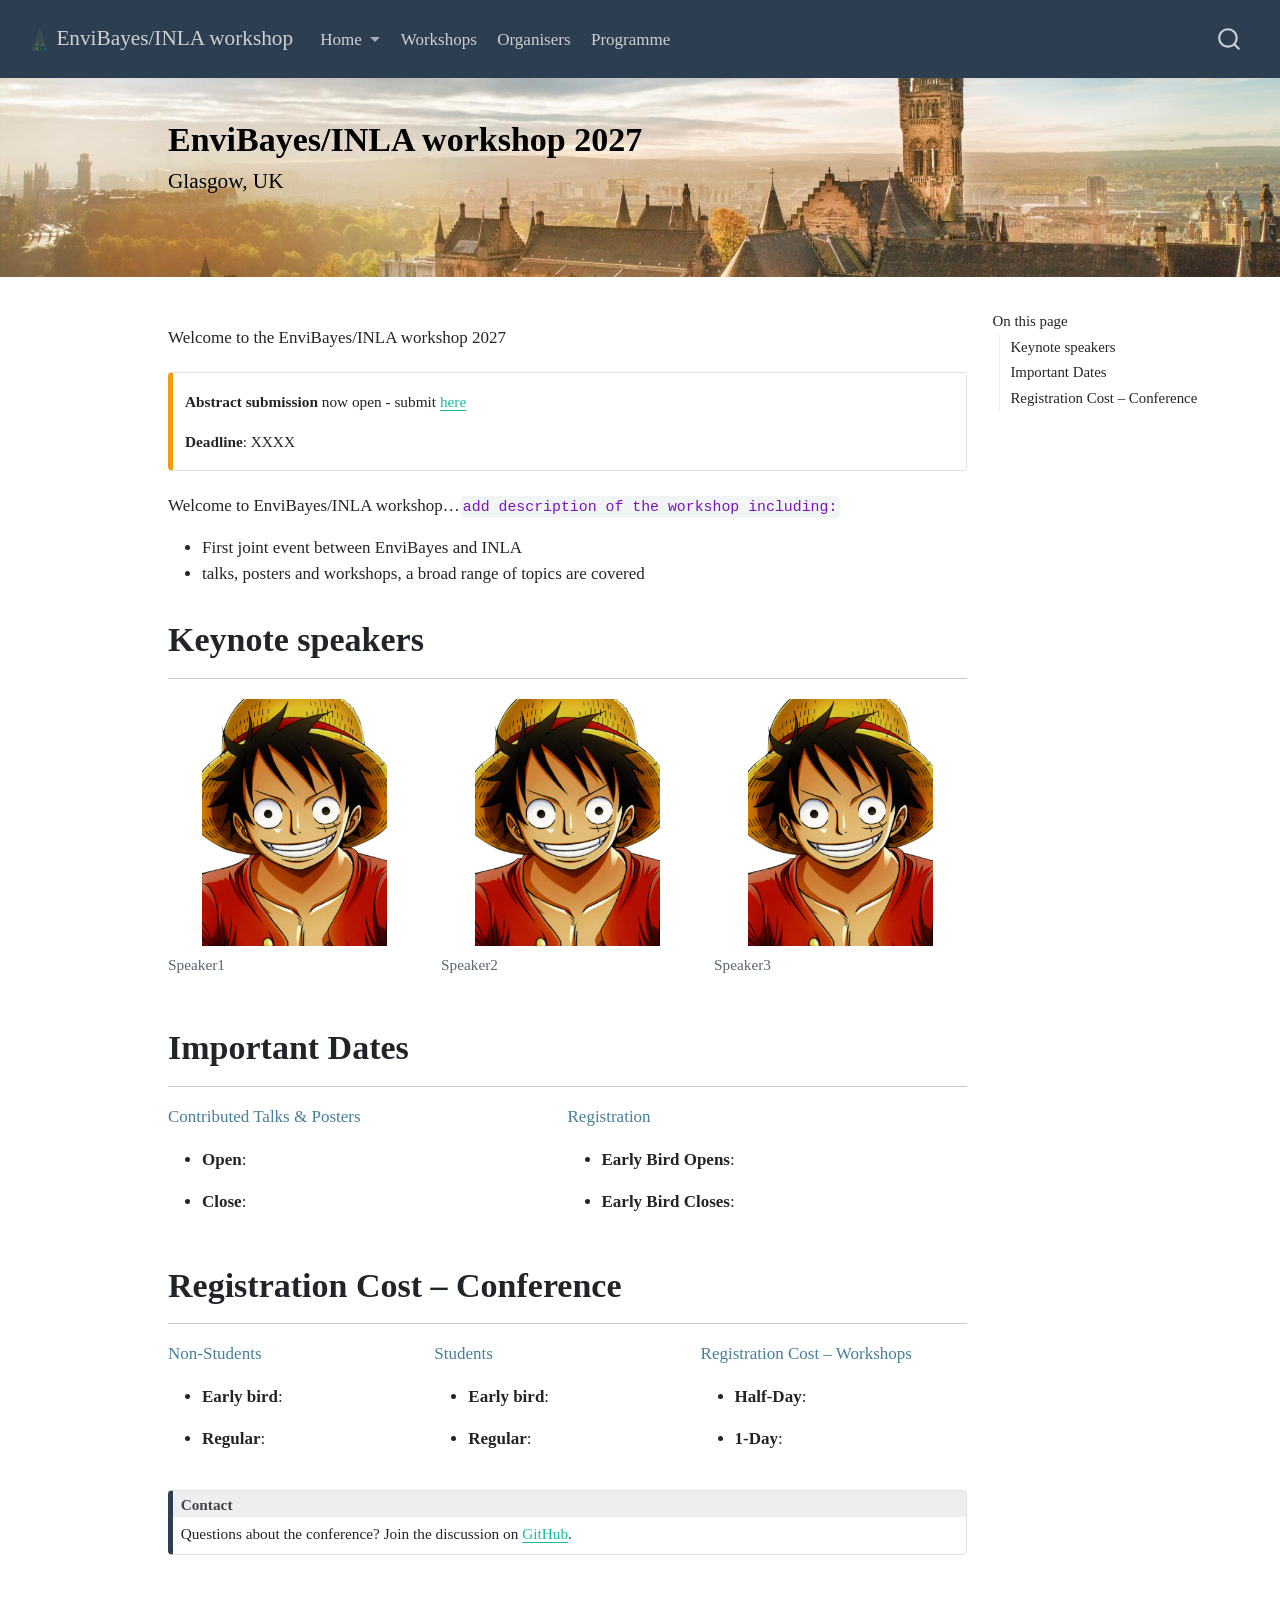
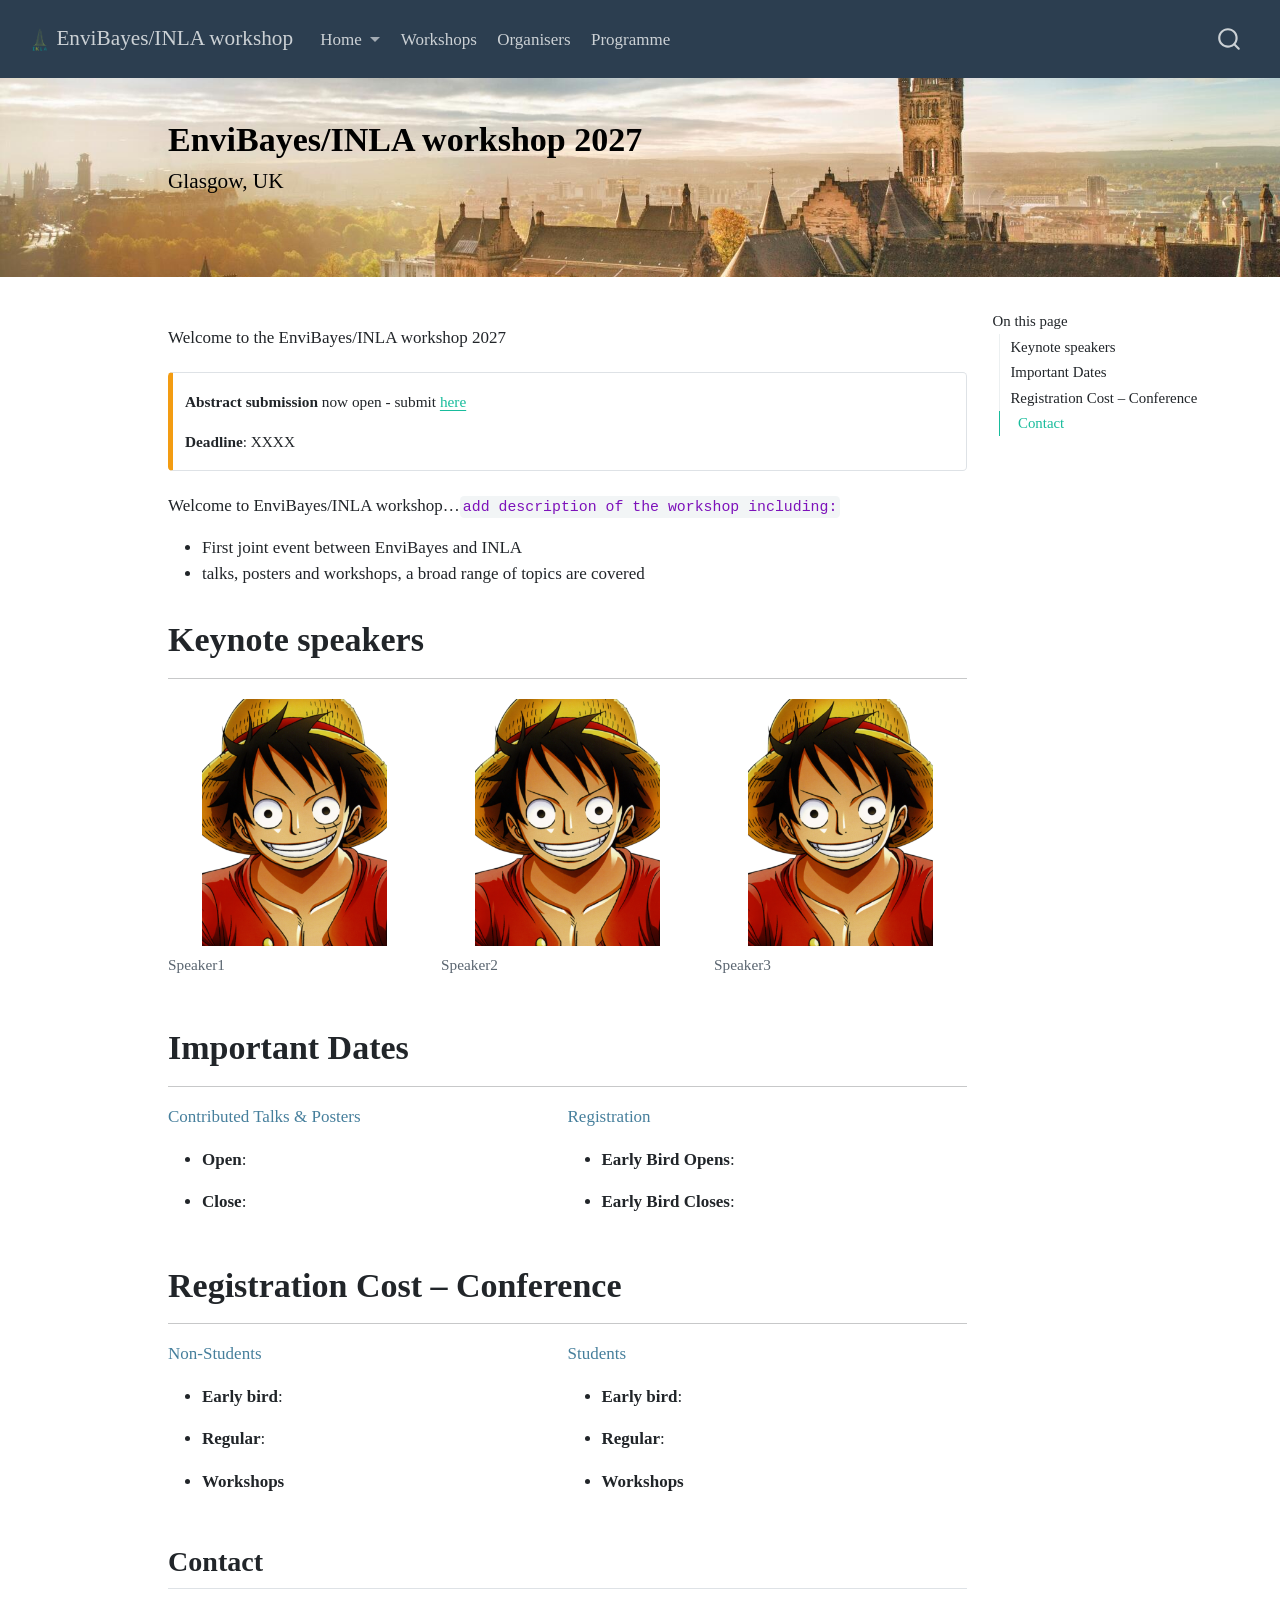
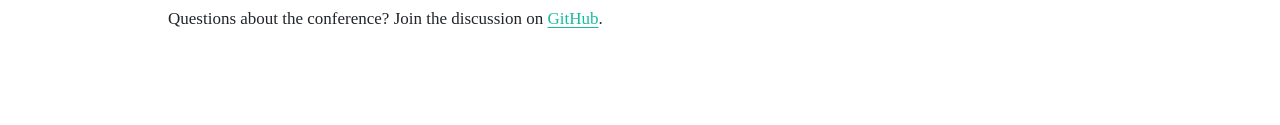
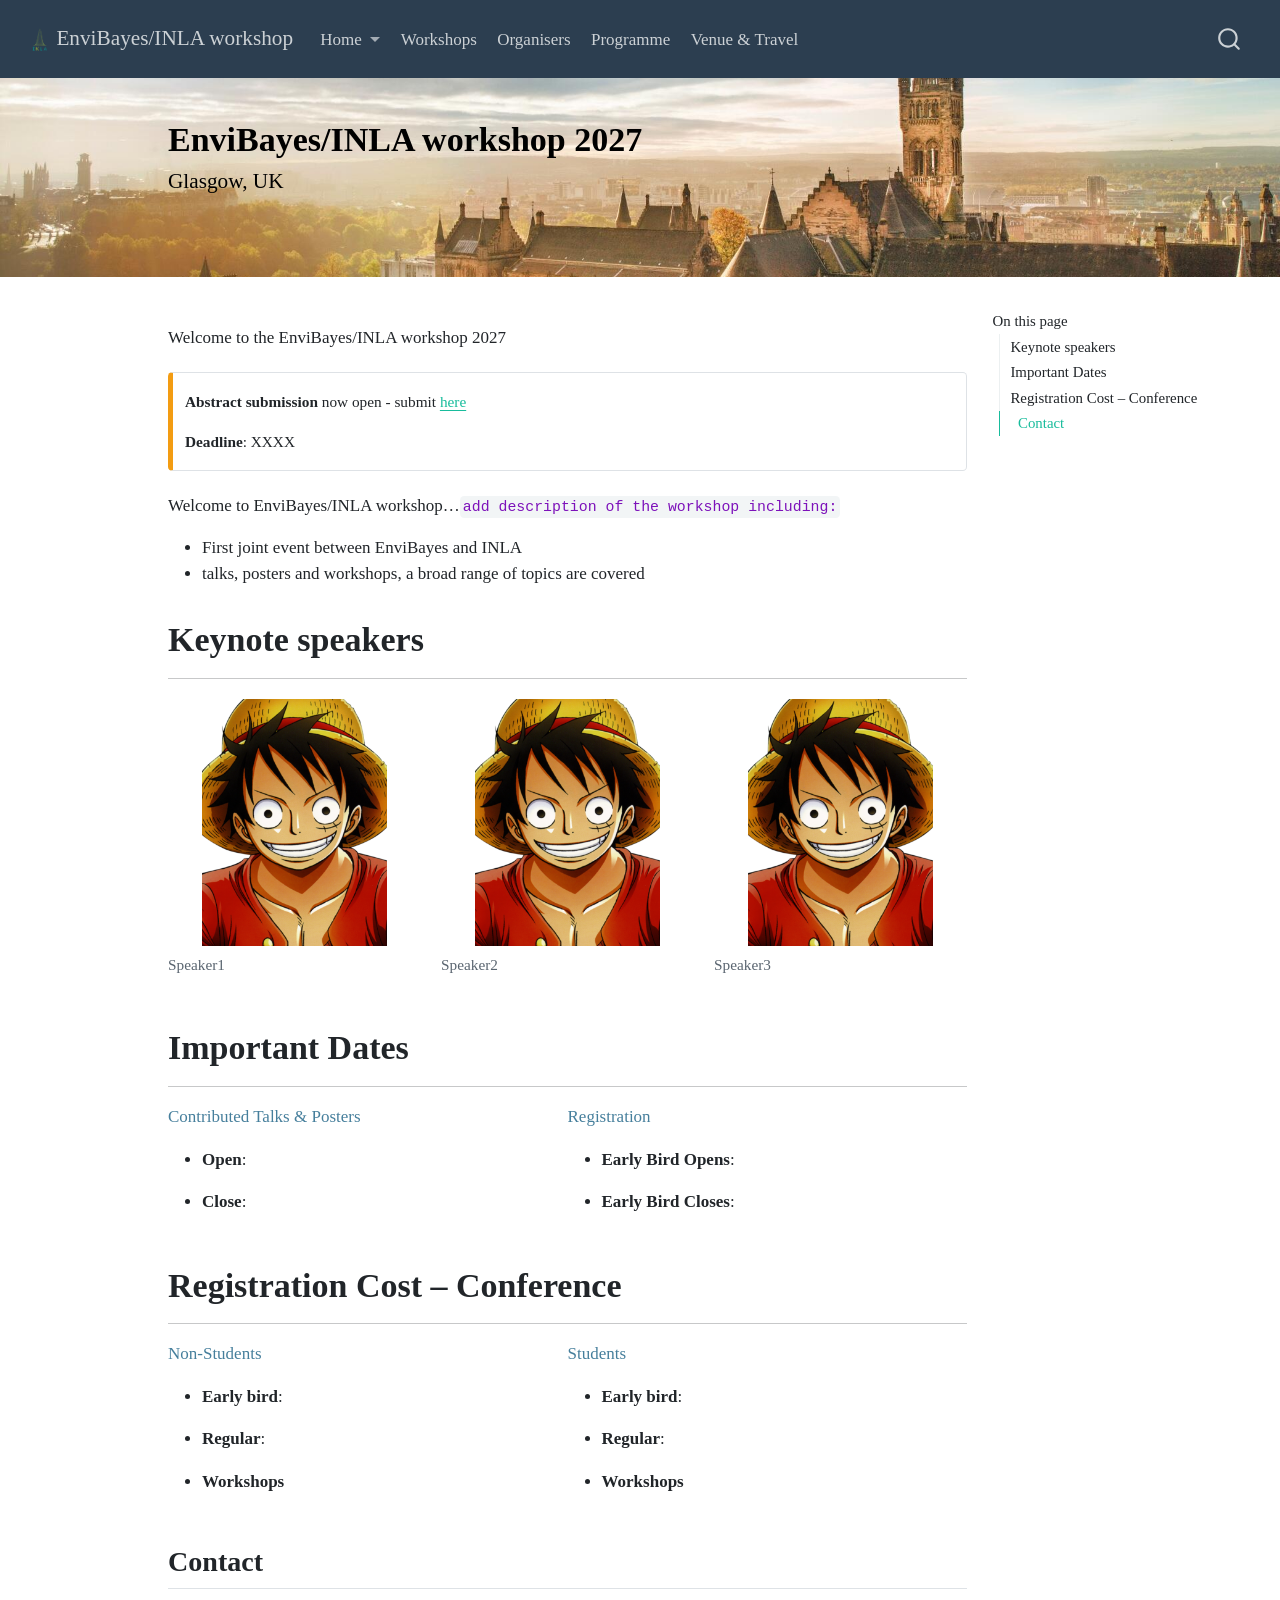
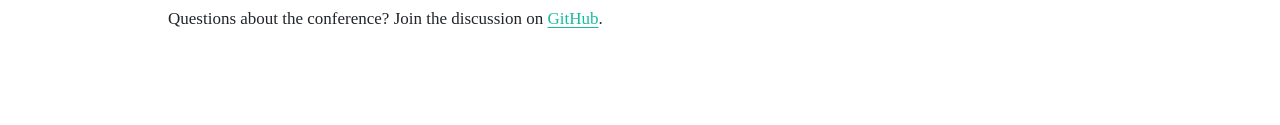
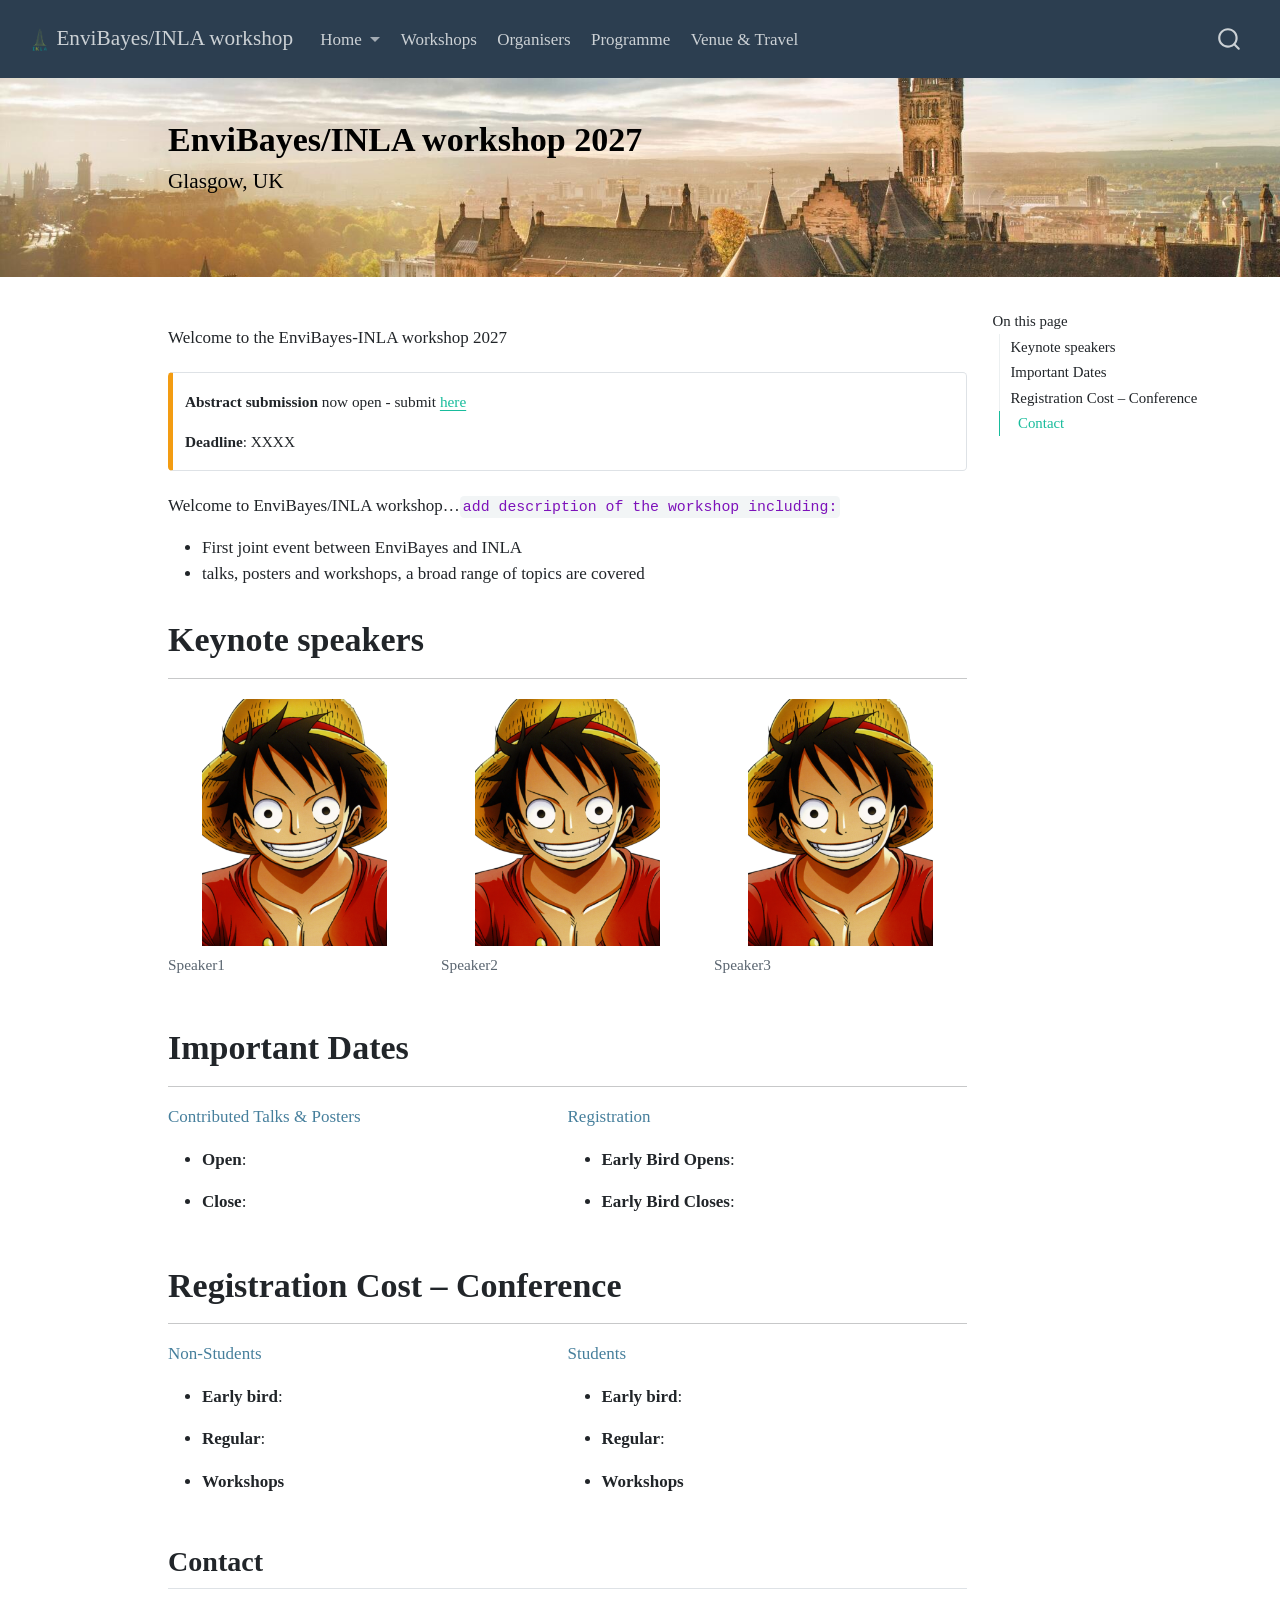
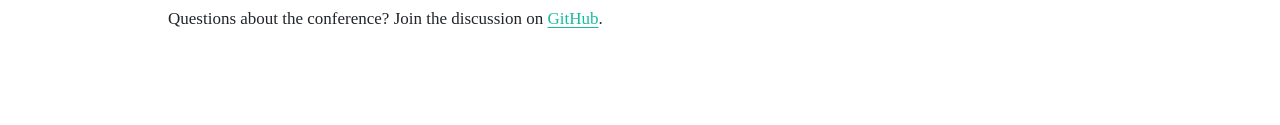
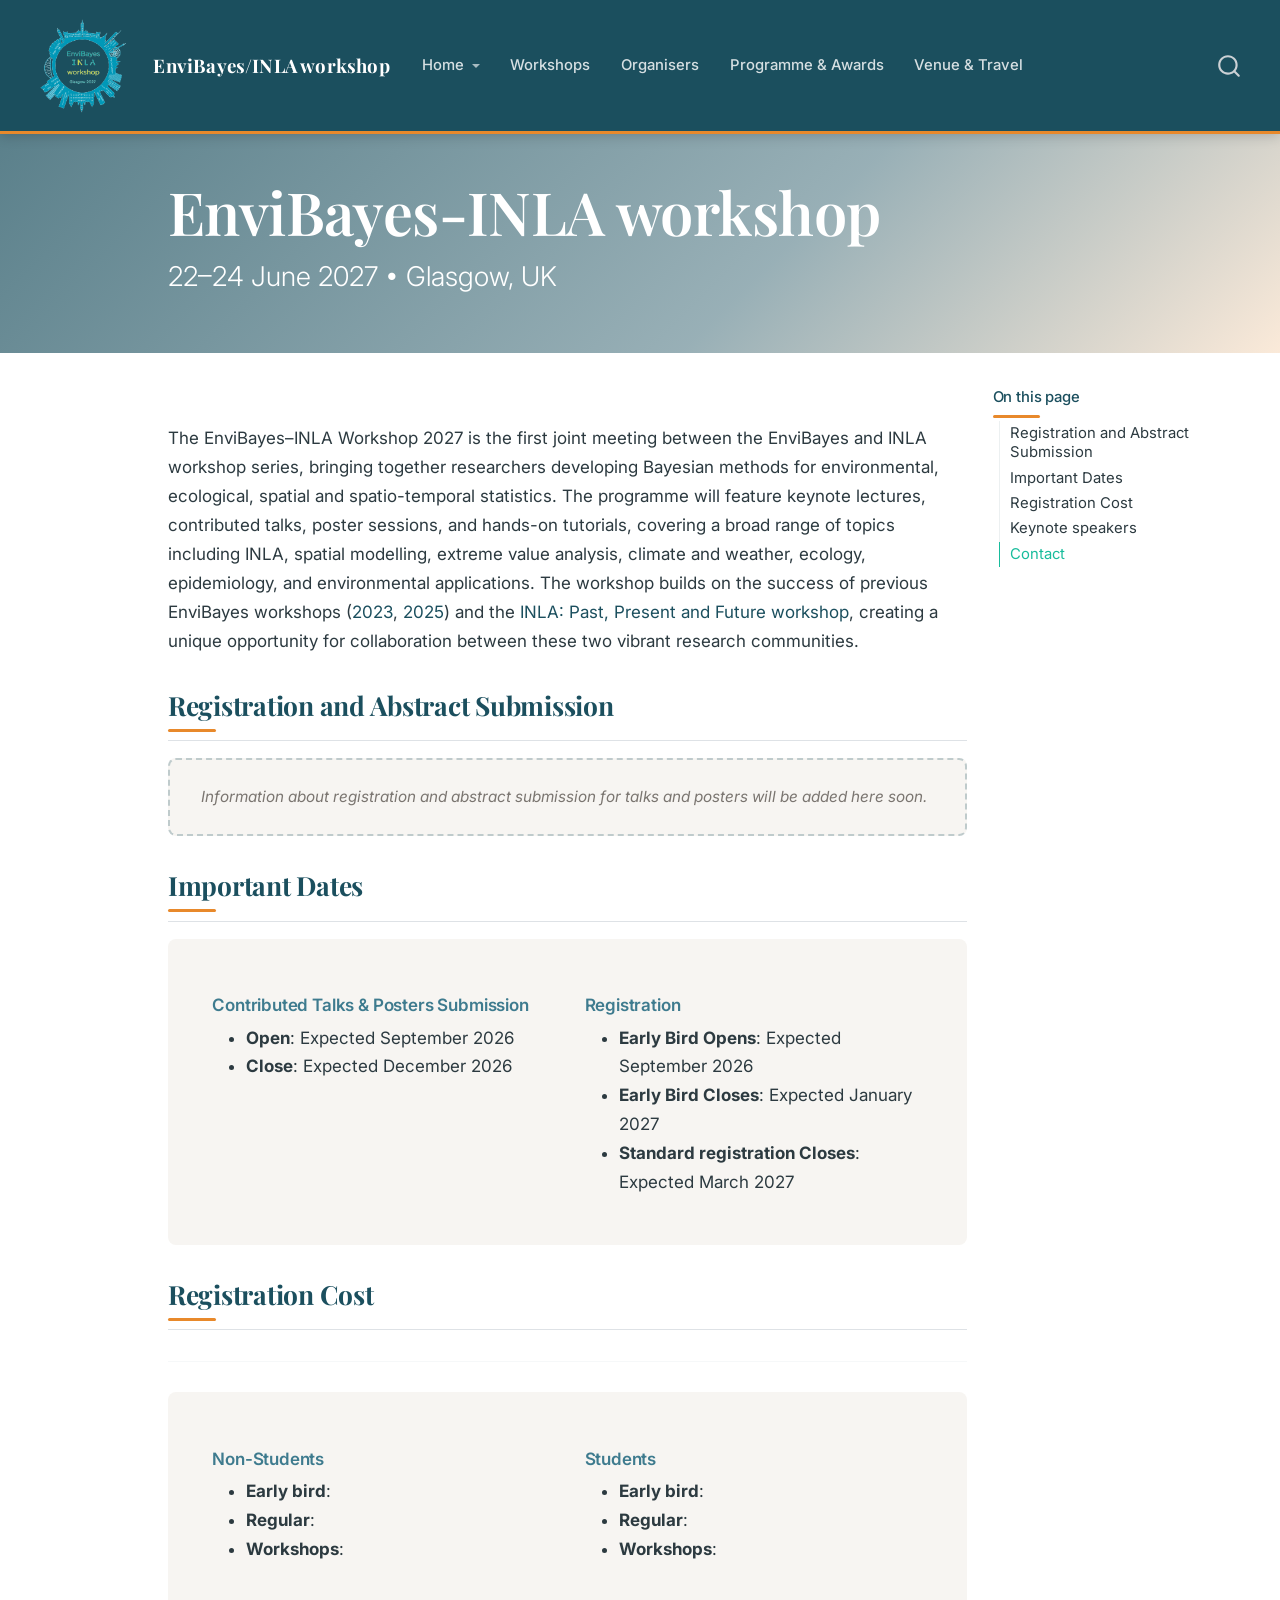
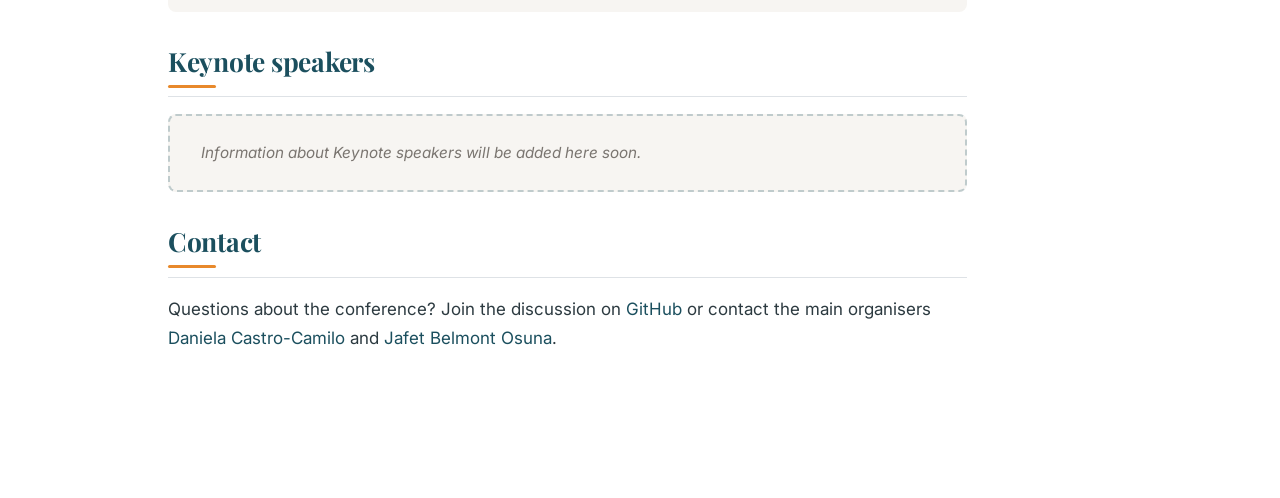
